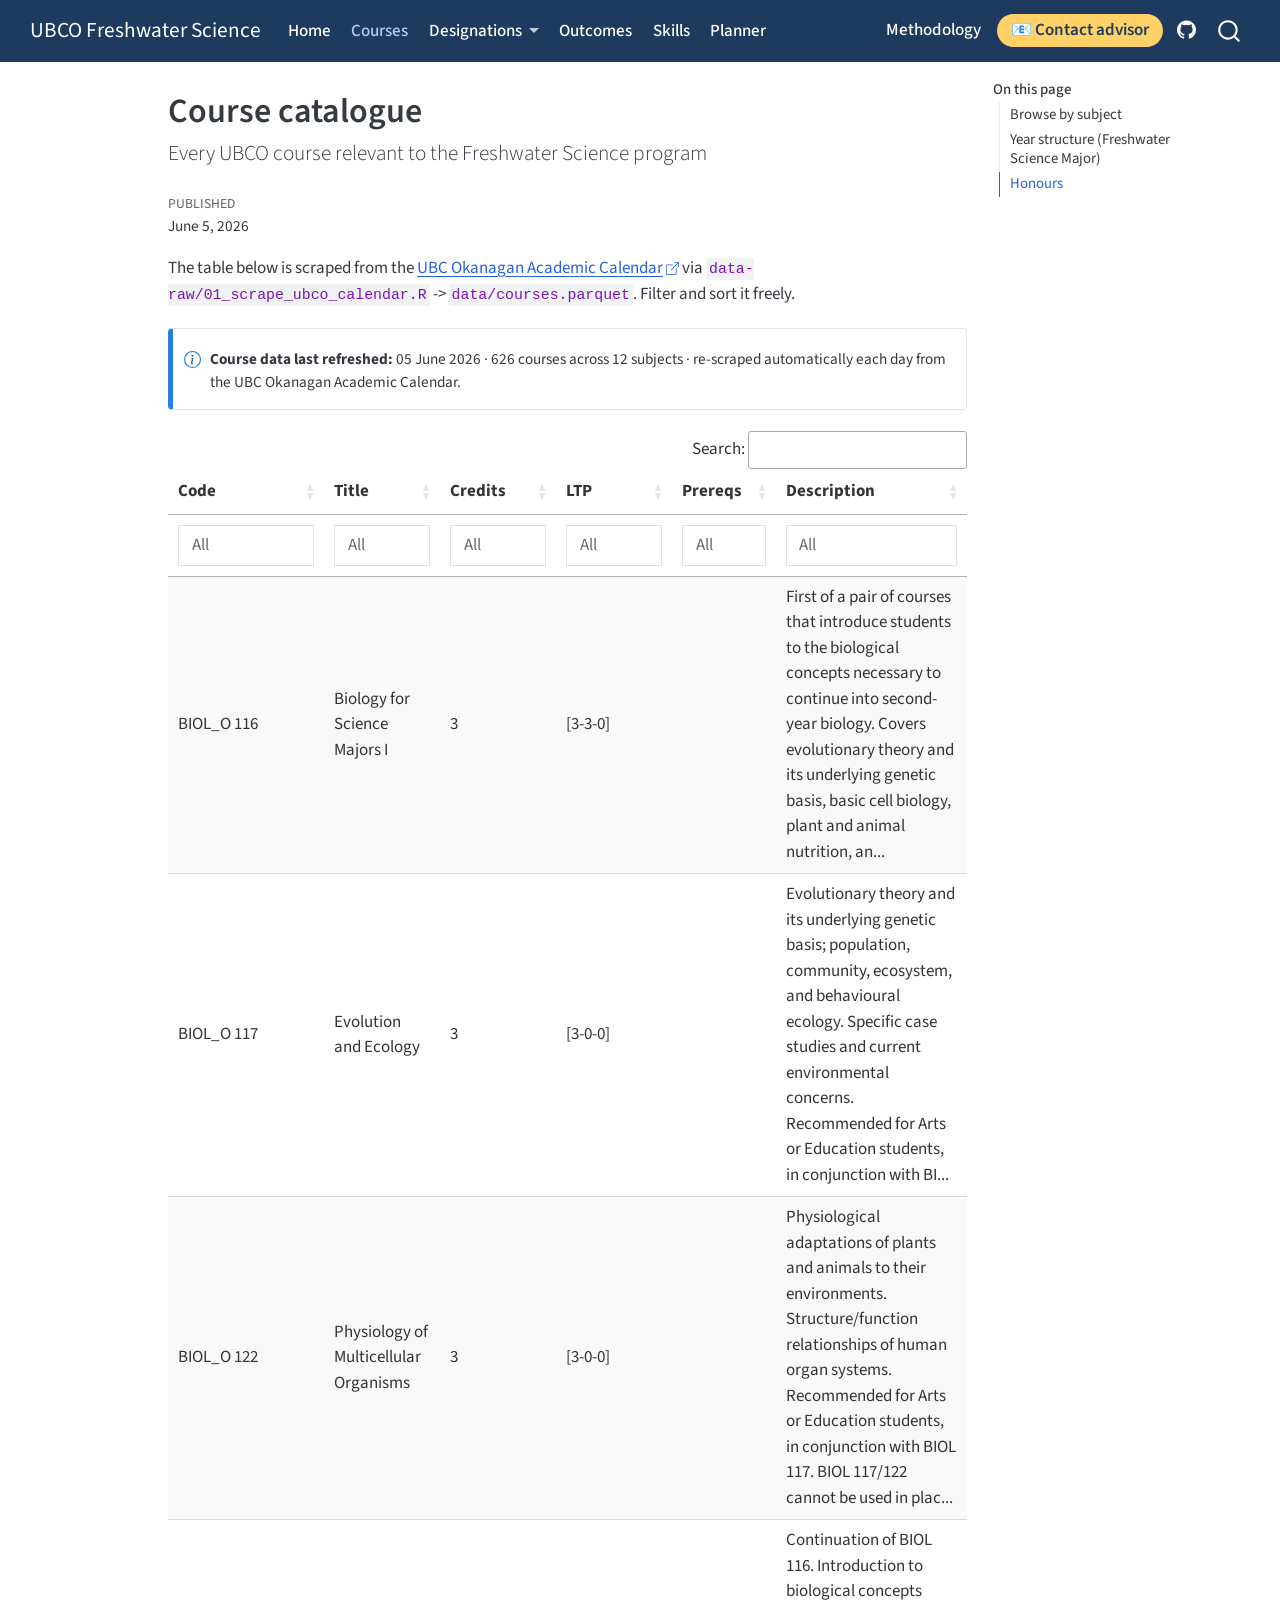
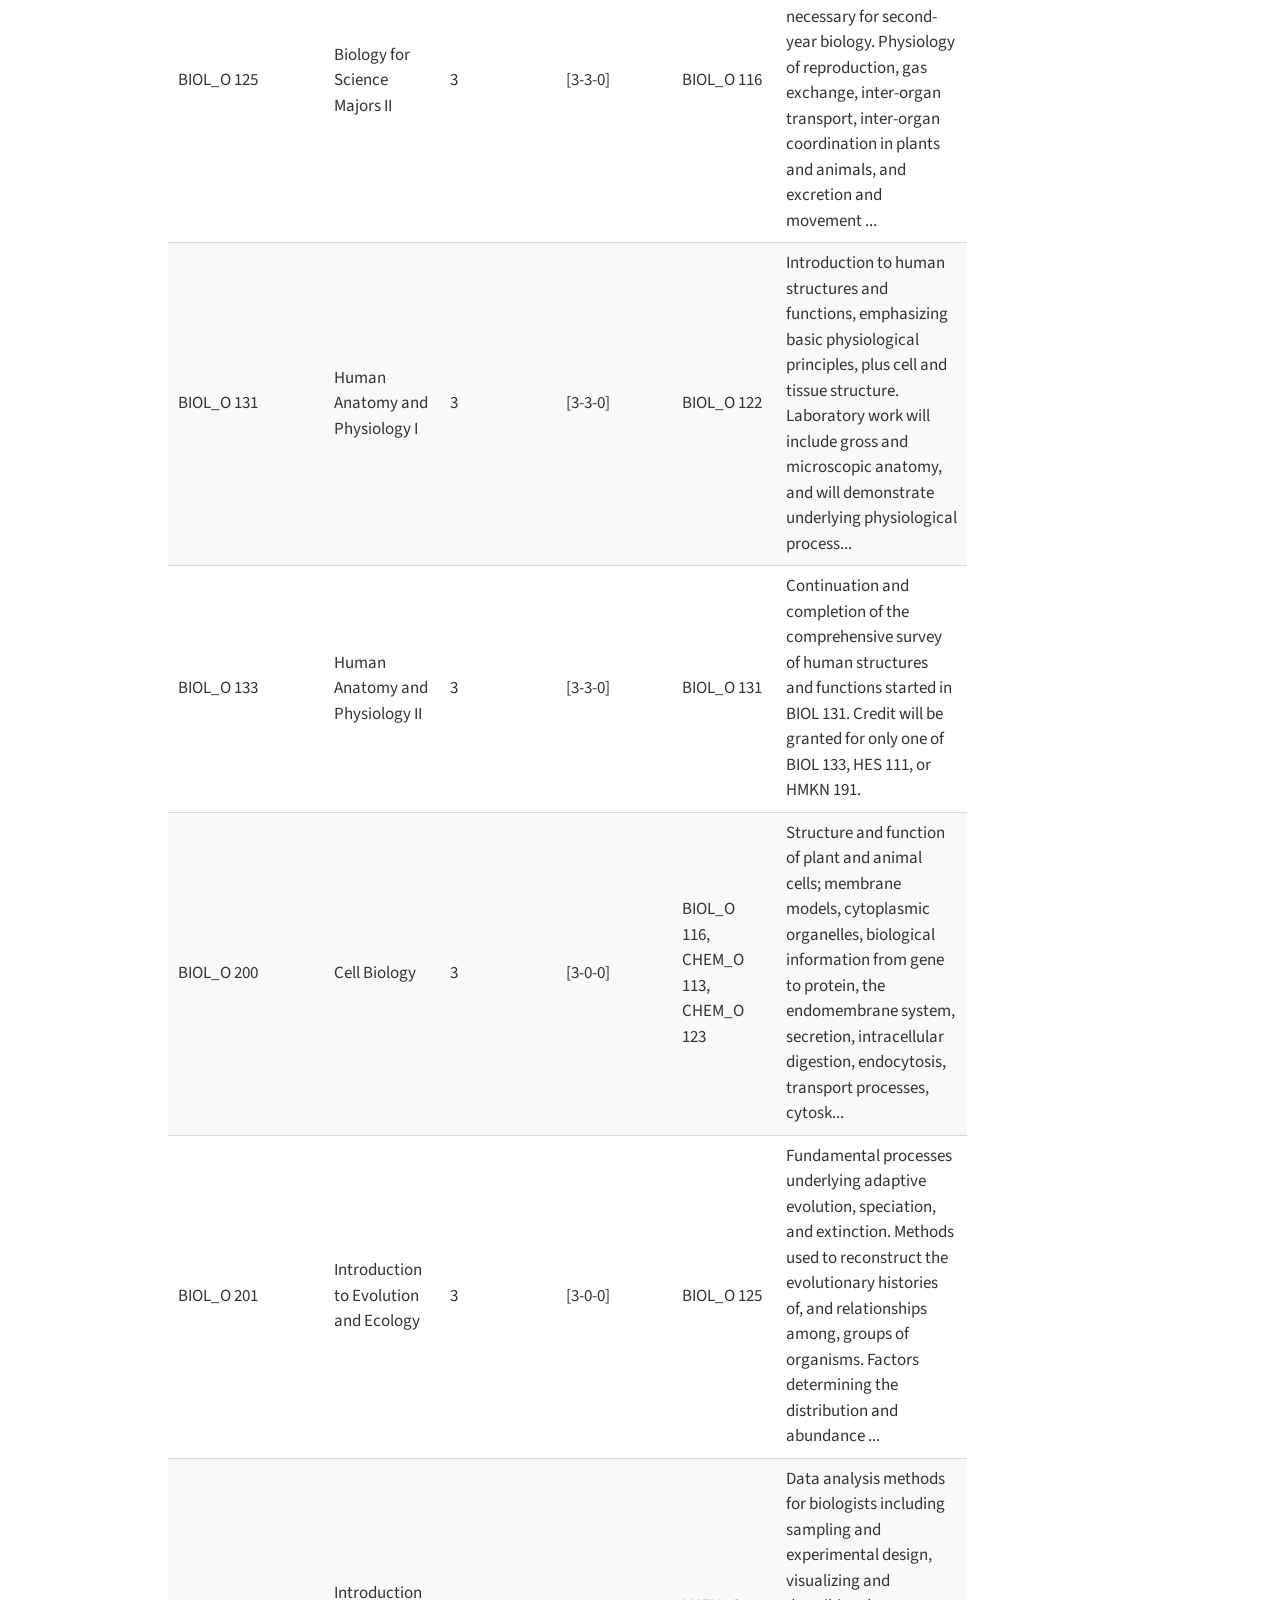
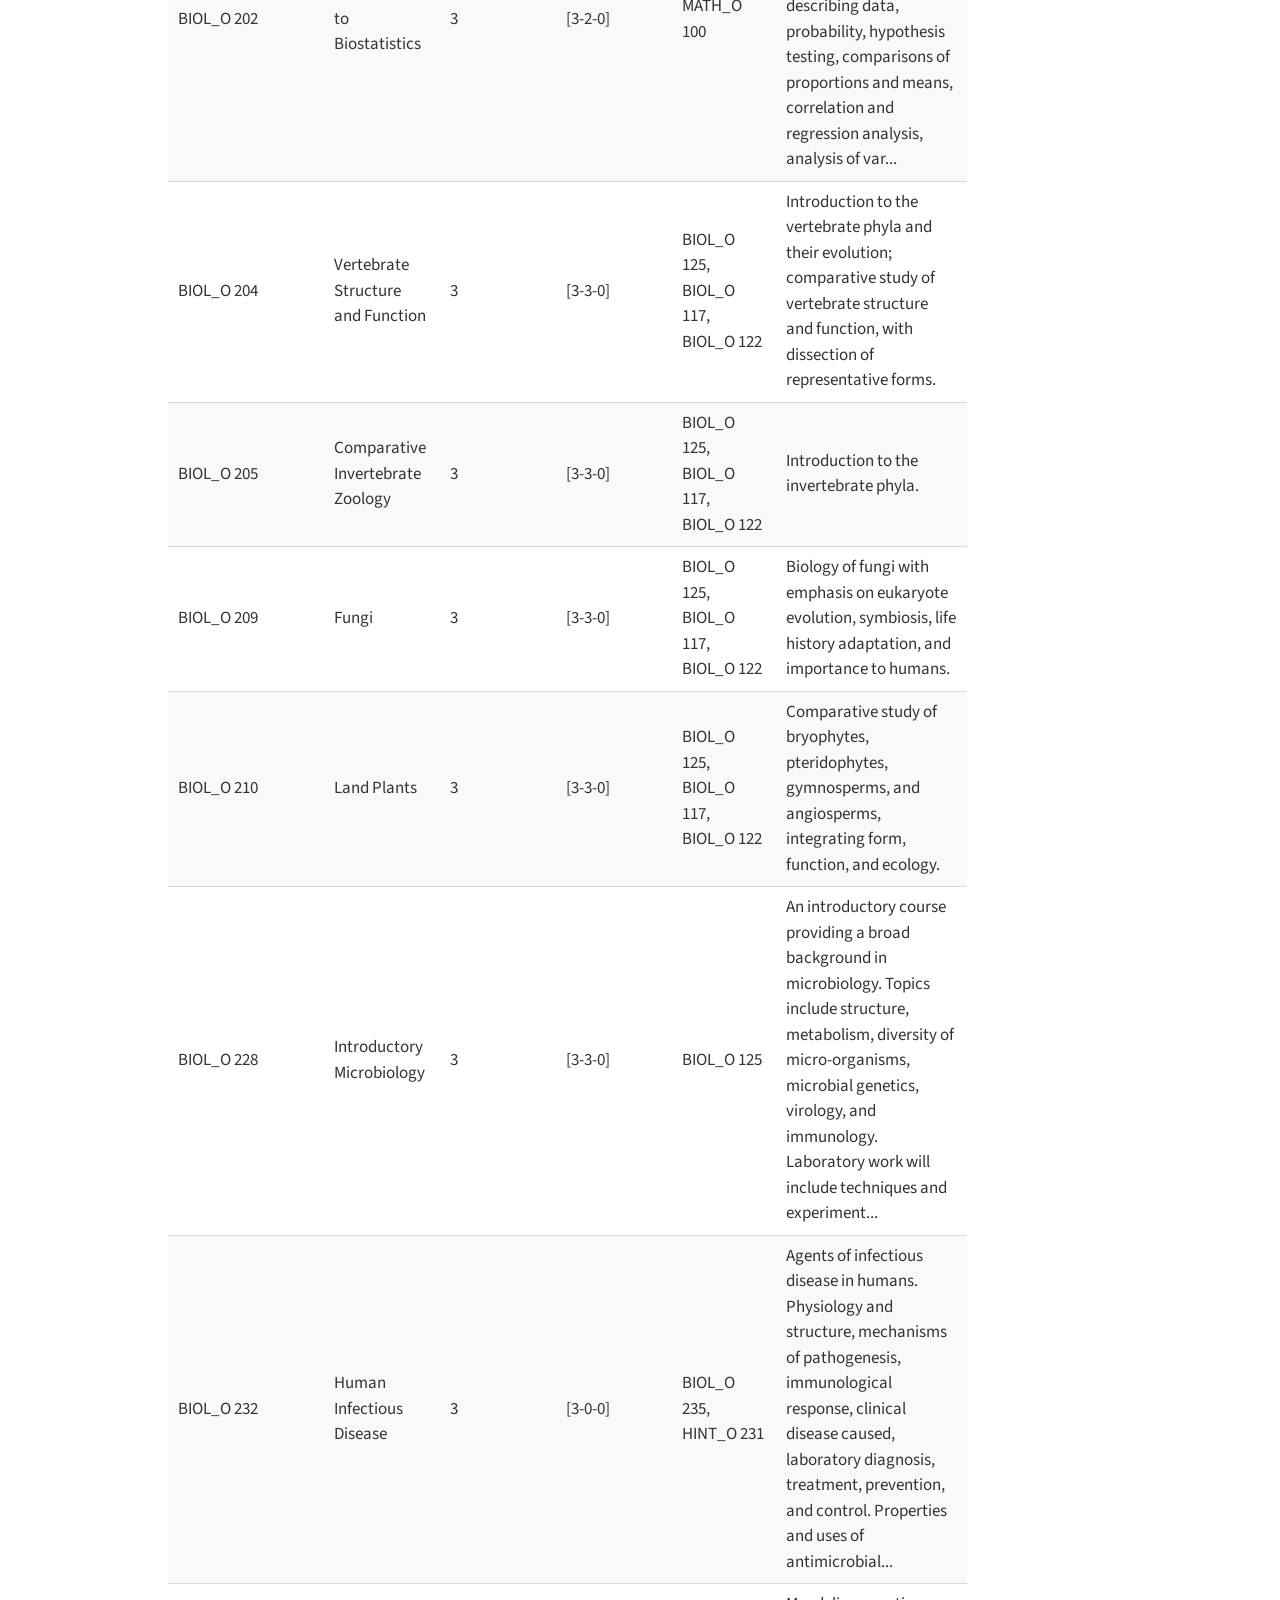
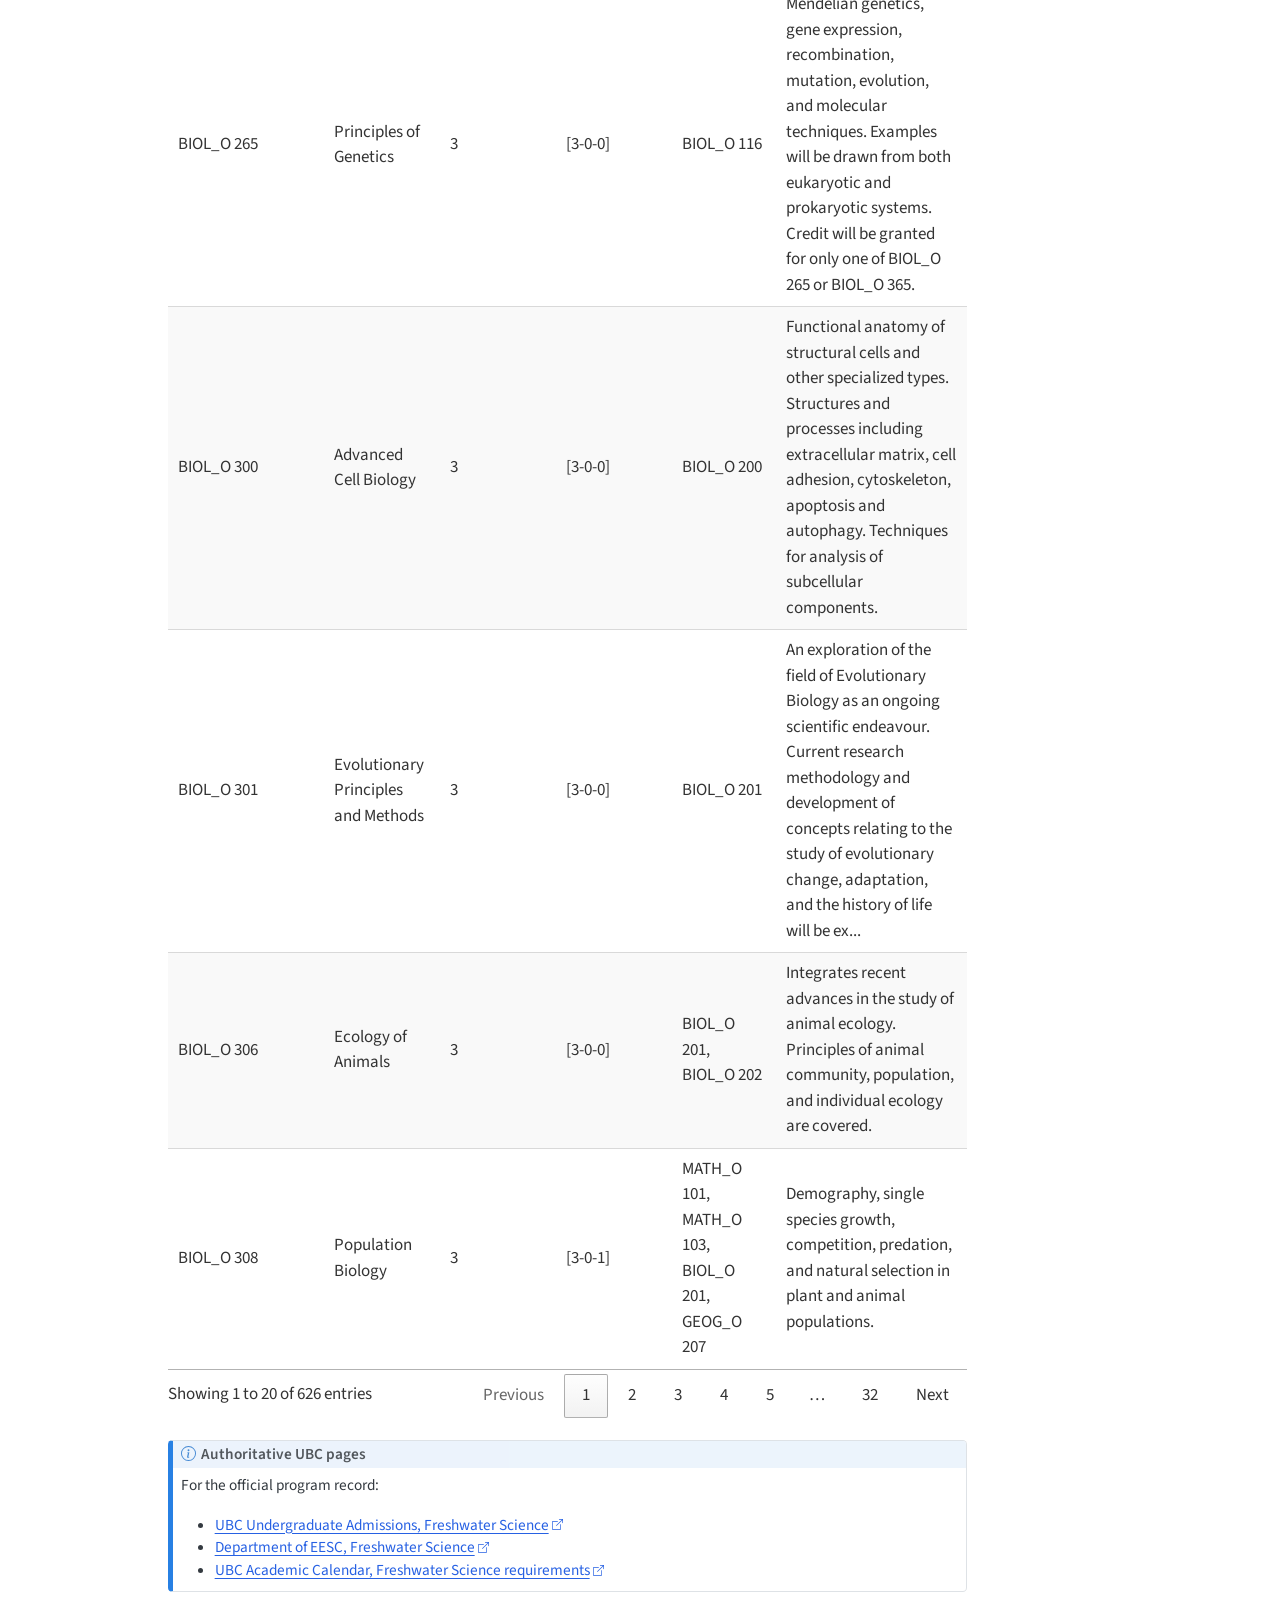
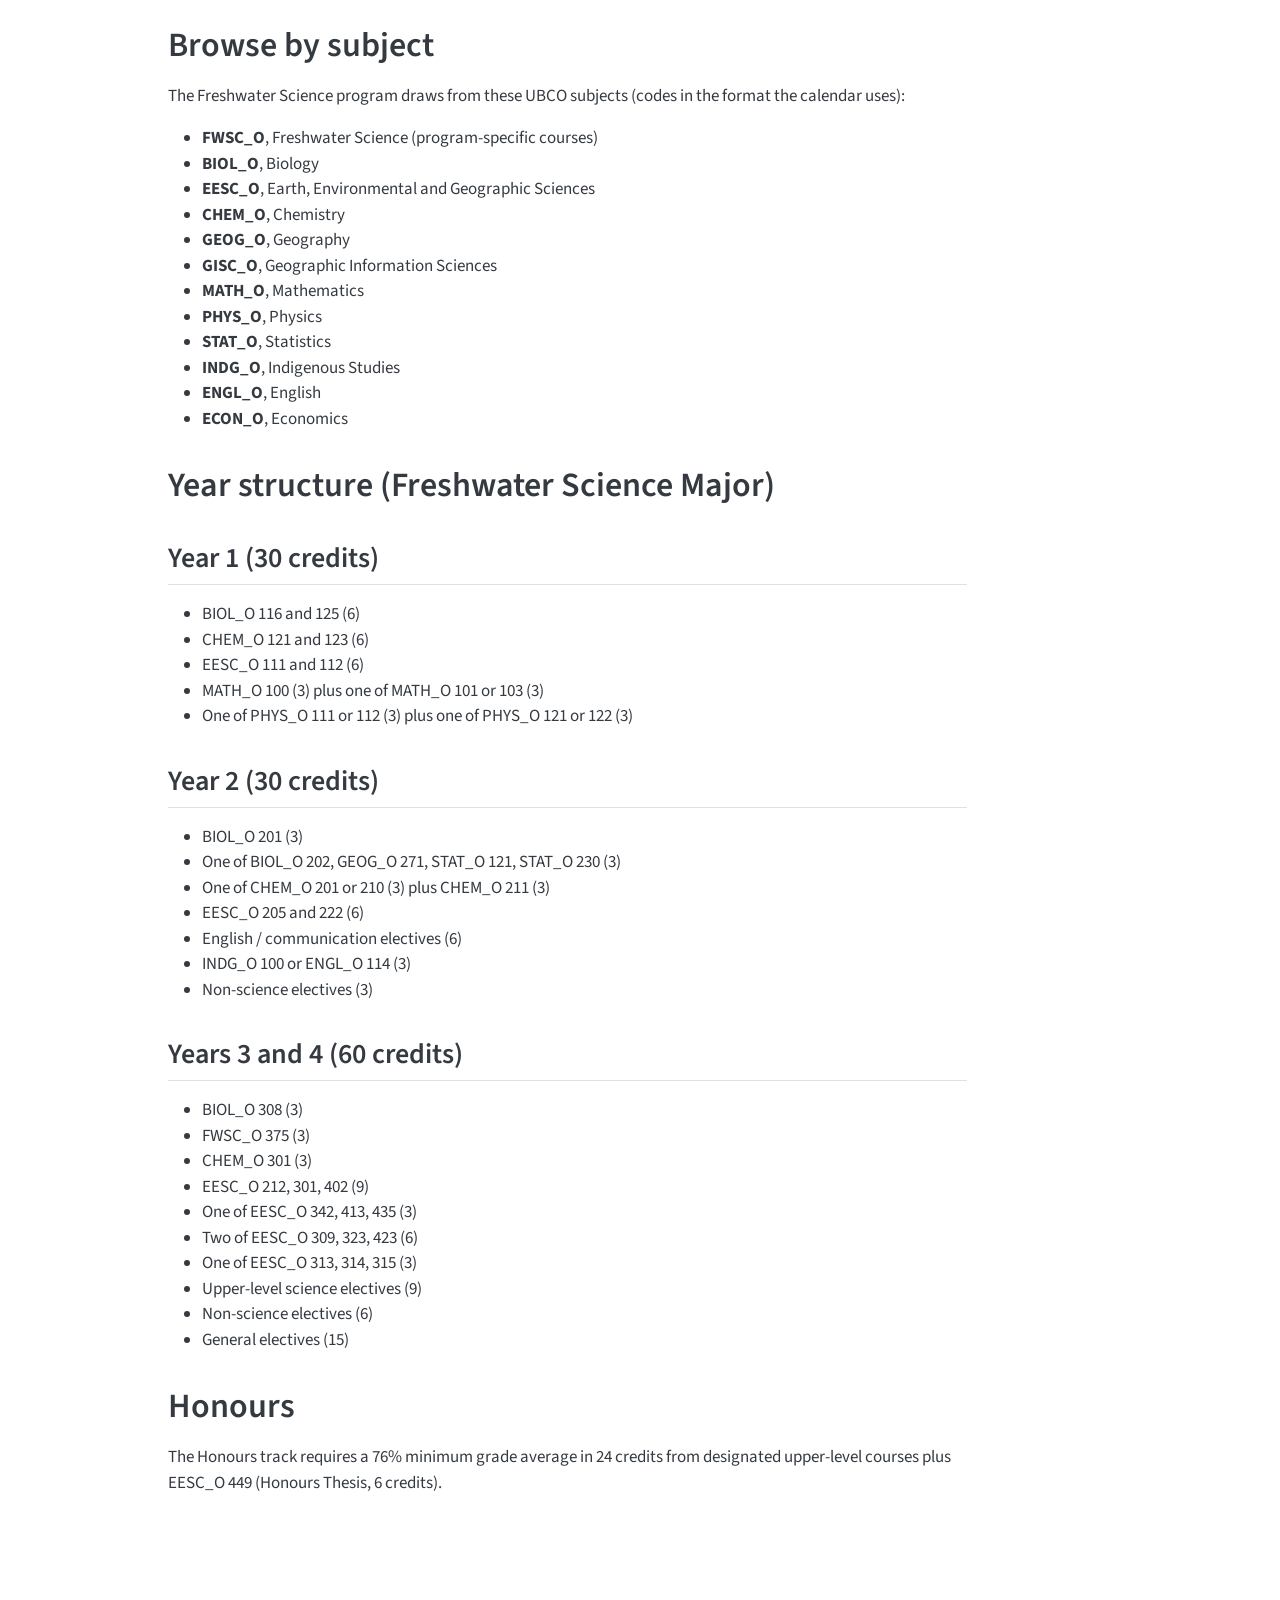
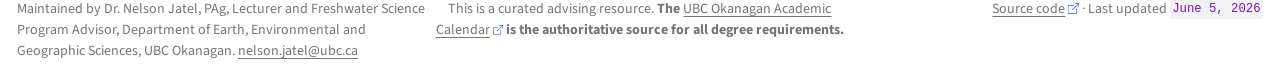
==== courses/index.html @ 8fa0a5cd "Built site for gh-pages" ====
<!DOCTYPE html>
<html xmlns="http://www.w3.org/1999/xhtml" lang="en" xml:lang="en"><head>

<meta charset="utf-8">
<meta name="generator" content="quarto-1.9.38">

<meta name="viewport" content="width=device-width, initial-scale=1.0, user-scalable=yes">

<meta name="dcterms.date" content="2026-06-05">

<title>Course catalogue – UBCO Freshwater Science</title>
<style>
/* Default styles provided by pandoc.
** See https://pandoc.org/MANUAL.html#variables-for-html for config info.
*/
code{white-space: pre-wrap;}
span.smallcaps{font-variant: small-caps;}
div.columns{display: flex; gap: min(4vw, 1.5em);}
div.column{flex: auto; overflow-x: auto;}
div.hanging-indent{margin-left: 1.5em; text-indent: -1.5em;}
ul.task-list{list-style: none;}
ul.task-list li input[type="checkbox"] {
  width: 0.8em;
  margin: 0 0.8em 0.2em -1em; /* quarto-specific, see https://github.com/quarto-dev/quarto-cli/issues/4556 */ 
  vertical-align: middle;
}
</style>


<script src="../site_libs/quarto-nav/quarto-nav.js"></script>
<script src="../site_libs/quarto-nav/headroom.min.js"></script>
<script src="../site_libs/clipboard/clipboard.min.js"></script>
<script src="../site_libs/quarto-search/autocomplete.umd.js"></script>
<script src="../site_libs/quarto-search/fuse.min.js"></script>
<script src="../site_libs/quarto-search/quarto-search.js"></script>
<meta name="quarto:offset" content="../">
<link href="../assets/favicon.png" rel="icon" type="image/png">
<script src="../site_libs/quarto-html/quarto.js" type="module"></script>
<script src="../site_libs/quarto-html/tabsets/tabsets.js" type="module"></script>
<script src="../site_libs/quarto-html/popper.min.js"></script>
<script src="../site_libs/quarto-html/tippy.umd.min.js"></script>
<script src="../site_libs/quarto-html/anchor.min.js"></script>
<link href="../site_libs/quarto-html/tippy.css" rel="stylesheet">
<link href="../site_libs/quarto-html/quarto-syntax-highlighting-15634bcf2e68342d4ad2dfa704d543f6.css" rel="stylesheet" id="quarto-text-highlighting-styles">
<script src="../site_libs/bootstrap/bootstrap.min.js"></script>
<link href="../site_libs/bootstrap/bootstrap-icons.css" rel="stylesheet">
<link href="../site_libs/bootstrap/bootstrap-7b569fdd26b07b4dc8cb3eabb4c985bd.min.css" rel="stylesheet" append-hash="true" id="quarto-bootstrap" data-mode="light">
<script id="quarto-search-options" type="application/json">{
  "location": "navbar",
  "copy-button": false,
  "collapse-after": 3,
  "panel-placement": "end",
  "type": "overlay",
  "limit": 50,
  "keyboard-shortcut": [
    "f",
    "/",
    "s"
  ],
  "show-item-context": false,
  "language": {
    "search-no-results-text": "No results",
    "search-matching-documents-text": "matching documents",
    "search-copy-link-title": "Copy link to search",
    "search-hide-matches-text": "Hide additional matches",
    "search-more-match-text": "more match in this document",
    "search-more-matches-text": "more matches in this document",
    "search-clear-button-title": "Clear",
    "search-text-placeholder": "",
    "search-detached-cancel-button-title": "Cancel",
    "search-submit-button-title": "Submit",
    "search-label": "Search"
  }
}</script>
<style>html{ scroll-behavior: smooth; }</style>
<link href="../site_libs/htmltools-fill-0.5.9/fill.css" rel="stylesheet">
<script src="../site_libs/htmlwidgets-1.6.4/htmlwidgets.js"></script>
<link href="../site_libs/datatables-css-0.0.0/datatables-crosstalk.css" rel="stylesheet">
<script src="../site_libs/datatables-binding-0.34.0/datatables.js"></script>
<script src="../site_libs/jquery-3.6.0/jquery-3.6.0.min.js"></script>
<link href="../site_libs/dt-core-1.13.6/css/jquery.dataTables.min.css" rel="stylesheet">
<link href="../site_libs/dt-core-1.13.6/css/jquery.dataTables.extra.css" rel="stylesheet">
<script src="../site_libs/dt-core-1.13.6/js/jquery.dataTables.min.js"></script>
<link href="../site_libs/nouislider-7.0.10/jquery.nouislider.min.css" rel="stylesheet">
<script src="../site_libs/nouislider-7.0.10/jquery.nouislider.min.js"></script>
<link href="../site_libs/selectize-0.12.0/selectize.bootstrap3.css" rel="stylesheet">
<script src="../site_libs/selectize-0.12.0/selectize.min.js"></script>
<link href="../site_libs/crosstalk-1.2.2/css/crosstalk.min.css" rel="stylesheet">
<script src="../site_libs/crosstalk-1.2.2/js/crosstalk.min.js"></script>


<link rel="stylesheet" href="../assets/styles.css">
</head>

<body class="nav-fixed quarto-light">

<div id="quarto-search-results"></div>
  <header id="quarto-header" class="headroom fixed-top">
    <nav class="navbar navbar-expand-lg " data-bs-theme="dark">
      <div class="navbar-container container-fluid">
      <div class="navbar-brand-container mx-auto">
    <a class="navbar-brand" href="../index.html">
    <span class="navbar-title">UBCO Freshwater Science</span>
    </a>
  </div>
            <div id="quarto-search" class="" title="Search"></div>
          <button class="navbar-toggler" type="button" data-bs-toggle="collapse" data-bs-target="#navbarCollapse" aria-controls="navbarCollapse" role="menu" aria-expanded="false" aria-label="Toggle navigation" onclick="if (window.quartoToggleHeadroom) { window.quartoToggleHeadroom(); }">
  <span class="navbar-toggler-icon"></span>
</button>
          <div class="collapse navbar-collapse" id="navbarCollapse">
            <ul class="navbar-nav navbar-nav-scroll me-auto">
  <li class="nav-item">
    <a class="nav-link" href="../index.html"> 
<span class="menu-text">Home</span></a>
  </li>  
  <li class="nav-item">
    <a class="nav-link active" href="../courses/index.html" aria-current="page"> 
<span class="menu-text">Courses</span></a>
  </li>  
  <li class="nav-item dropdown ">
    <a class="nav-link dropdown-toggle" href="#" id="nav-menu-designations" role="link" data-bs-toggle="dropdown" aria-expanded="false">
 <span class="menu-text">Designations</span>
    </a>
    <ul class="dropdown-menu" aria-labelledby="nav-menu-designations">    
        <li>
    <a class="dropdown-item" href="../designations/pag.html">
 <span class="dropdown-text">PAg (BC Institute of Agrologists)</span></a>
  </li>  
        <li>
    <a class="dropdown-item" href="../designations/rpbio.html">
 <span class="dropdown-text">RPBio (College of Applied Biology)</span></a>
  </li>  
        <li>
    <a class="dropdown-item" href="../designations/complementary.html">
 <span class="dropdown-text">Complementary pathways</span></a>
  </li>  
    </ul>
  </li>
  <li class="nav-item">
    <a class="nav-link" href="../outcomes/index.html"> 
<span class="menu-text">Outcomes</span></a>
  </li>  
  <li class="nav-item">
    <a class="nav-link" href="../skills/index.html"> 
<span class="menu-text">Skills</span></a>
  </li>  
  <li class="nav-item">
    <a class="nav-link" href="https://obwb.shinyapps.io/ubco-freshwater-planner/" target="_blank"> 
<span class="menu-text">Planner</span></a>
  </li>  
</ul>
            <ul class="navbar-nav navbar-nav-scroll ms-auto">
  <li class="nav-item">
    <a class="nav-link" href="../docs/methodology.html"> 
<span class="menu-text">Methodology</span></a>
  </li>  
  <li class="nav-item">
    <a class="nav-link" href="mailto:nelson.jatel@ubc.ca?subject=UBCO%20Freshwater%20Science%20-%20Student%20enquiry"> 
<span class="menu-text">📧 Contact advisor</span></a>
  </li>  
  <li class="nav-item compact">
    <a class="nav-link" href="https://github.com/DrNelsonJatel/UBCO_Freshwater_Science_Program"> <i class="bi bi-github" role="img" aria-label="GitHub">
</i> 
<span class="menu-text"></span></a>
  </li>  
</ul>
          </div> <!-- /navcollapse -->
            <div class="quarto-navbar-tools">
</div>
      </div> <!-- /container-fluid -->
    </nav>
</header>
<!-- content -->
<div id="quarto-content" class="quarto-container page-columns page-rows-contents page-layout-article page-navbar">
<!-- sidebar -->
<!-- margin-sidebar -->
    <div id="quarto-margin-sidebar" class="sidebar margin-sidebar">
        <nav id="TOC" role="doc-toc" class="toc-active">
    <h2 id="toc-title">On this page</h2>
   
  <ul>
  <li><a href="#browse-by-subject" id="toc-browse-by-subject" class="nav-link active" data-scroll-target="#browse-by-subject">Browse by subject</a></li>
  <li><a href="#year-structure-freshwater-science-major" id="toc-year-structure-freshwater-science-major" class="nav-link" data-scroll-target="#year-structure-freshwater-science-major">Year structure (Freshwater Science Major)</a>
  <ul class="collapse">
  <li><a href="#year-1-30-credits" id="toc-year-1-30-credits" class="nav-link" data-scroll-target="#year-1-30-credits">Year 1 (30 credits)</a></li>
  <li><a href="#year-2-30-credits" id="toc-year-2-30-credits" class="nav-link" data-scroll-target="#year-2-30-credits">Year 2 (30 credits)</a></li>
  <li><a href="#years-3-and-4-60-credits" id="toc-years-3-and-4-60-credits" class="nav-link" data-scroll-target="#years-3-and-4-60-credits">Years 3 and 4 (60 credits)</a></li>
  </ul></li>
  <li><a href="#honours" id="toc-honours" class="nav-link" data-scroll-target="#honours">Honours</a></li>
  </ul>
</nav>
    </div>
<!-- main -->
<main class="content" id="quarto-document-content">

<header id="title-block-header" class="quarto-title-block default">
<div class="quarto-title">
<h1 class="title">Course catalogue</h1>
<p class="subtitle lead">Every UBCO course relevant to the Freshwater Science program</p>
</div>



<div class="quarto-title-meta">

    
    <div>
    <div class="quarto-title-meta-heading">Published</div>
    <div class="quarto-title-meta-contents">
      <p class="date">June 5, 2026</p>
    </div>
  </div>
  
    
  </div>
  


</header>


<p>The table below is scraped from the <a href="https://okanagan.calendar.ubc.ca/">UBC Okanagan Academic Calendar</a> via <code>data-raw/01_scrape_ubco_calendar.R</code> -&gt; <code>data/courses.parquet</code>. Filter and sort it freely.</p>
<div class="callout callout-style-simple callout-note">
<div class="callout-body d-flex">
<div class="callout-icon-container">
<i class="callout-icon"></i>
</div>
<div class="callout-body-container">
<p><strong>Course data last refreshed:</strong> 05 June 2026 · 626 courses across 12 subjects · re-scraped automatically each day from the UBC Okanagan Academic Calendar.</p>
</div>
</div>
</div>
<div class="cell">
<div class="cell-output-display">
<div class="datatables html-widget html-fill-item" id="htmlwidget-8eccd56ff6b340670030" style="width:100%;height:auto;"></div>
<script type="application/json" data-for="htmlwidget-8eccd56ff6b340670030">{"x":{"filter":"top","vertical":false,"filterHTML":"<tr>\n  <td data-type=\"character\" style=\"vertical-align: top;\">\n    <div class=\"form-group has-feedback\" style=\"margin-bottom: auto;\">\n      <input type=\"search\" placeholder=\"All\" class=\"form-control\" style=\"width: 100%;\"/>\n      <span class=\"glyphicon glyphicon-remove-circle form-control-feedback\"><\/span>\n    <\/div>\n  <\/td>\n  <td data-type=\"character\" style=\"vertical-align: top;\">\n    <div class=\"form-group has-feedback\" style=\"margin-bottom: auto;\">\n      <input type=\"search\" placeholder=\"All\" class=\"form-control\" style=\"width: 100%;\"/>\n      <span class=\"glyphicon glyphicon-remove-circle form-control-feedback\"><\/span>\n    <\/div>\n  <\/td>\n  <td data-type=\"number\" style=\"vertical-align: top;\">\n    <div class=\"form-group has-feedback\" style=\"margin-bottom: auto;\">\n      <input type=\"search\" placeholder=\"All\" class=\"form-control\" style=\"width: 100%;\"/>\n      <span class=\"glyphicon glyphicon-remove-circle form-control-feedback\"><\/span>\n    <\/div>\n    <div style=\"display: none;position: absolute;width: 200px;opacity: 1\">\n      <div data-min=\"0\" data-max=\"23\"><\/div>\n      <span style=\"float: left;\"><\/span>\n      <span style=\"float: right;\"><\/span>\n    <\/div>\n  <\/td>\n  <td data-type=\"character\" style=\"vertical-align: top;\">\n    <div class=\"form-group has-feedback\" style=\"margin-bottom: auto;\">\n      <input type=\"search\" placeholder=\"All\" class=\"form-control\" style=\"width: 100%;\"/>\n      <span class=\"glyphicon glyphicon-remove-circle form-control-feedback\"><\/span>\n    <\/div>\n  <\/td>\n  <td data-type=\"character\" style=\"vertical-align: top;\">\n    <div class=\"form-group has-feedback\" style=\"margin-bottom: auto;\">\n      <input type=\"search\" placeholder=\"All\" class=\"form-control\" style=\"width: 100%;\"/>\n      <span class=\"glyphicon glyphicon-remove-circle form-control-feedback\"><\/span>\n    <\/div>\n  <\/td>\n  <td data-type=\"character\" style=\"vertical-align: top;\">\n    <div class=\"form-group has-feedback\" style=\"margin-bottom: auto;\">\n      <input type=\"search\" placeholder=\"All\" class=\"form-control\" style=\"width: 100%;\"/>\n      <span class=\"glyphicon glyphicon-remove-circle form-control-feedback\"><\/span>\n    <\/div>\n  <\/td>\n<\/tr>","data":[["BIOL_O 116","BIOL_O 117","BIOL_O 122","BIOL_O 125","BIOL_O 131","BIOL_O 133","BIOL_O 200","BIOL_O 201","BIOL_O 202","BIOL_O 204","BIOL_O 205","BIOL_O 209","BIOL_O 210","BIOL_O 228","BIOL_O 232","BIOL_O 265","BIOL_O 300","BIOL_O 301","BIOL_O 306","BIOL_O 308","BIOL_O 310","BIOL_O 312","BIOL_O 313","BIOL_O 314","BIOL_O 318","BIOL_O 320","BIOL_O 341","BIOL_O 350","BIOL_O 354","BIOL_O 356","BIOL_O 357","BIOL_O 358","BIOL_O 359","BIOL_O 363","BIOL_O 366","BIOL_O 370","BIOL_O 380","BIOL_O 381","BIOL_O 382","BIOL_O 401","BIOL_O 402","BIOL_O 406","BIOL_O 410","BIOL_O 413","BIOL_O 414","BIOL_O 417","BIOL_O 422","BIOL_O 423","BIOL_O 424","BIOL_O 426","BIOL_O 430","BIOL_O 431","BIOL_O 432","BIOL_O 433","BIOL_O 440","BIOL_O 450","BIOL_O 451","BIOL_O 452","BIOL_O 459","BIOL_O 460","BIOL_O 461","BIOL_O 468","BIOL_O 477","BIOL_O 480","BIOL_O 501","BIOL_O 502","BIOL_O 507","BIOL_O 510","BIOL_O 512","BIOL_O 513","BIOL_O 514","BIOL_O 517","BIOL_O 530","BIOL_O 531","BIOL_O 532","BIOL_O 533","BIOL_O 552","BIOL_O 560","BIOL_O 568","BIOL_O 577","BIOL_O 599","BIOL_O 699","CHEM_O 121","CHEM_O 123","CHEM_O 201","CHEM_O 203","CHEM_O 204","CHEM_O 210","CHEM_O 211","CHEM_O 213","CHEM_O 214","CHEM_O 220","CHEM_O 301","CHEM_O 302","CHEM_O 304","CHEM_O 305","CHEM_O 311","CHEM_O 312","CHEM_O 317","CHEM_O 319","CHEM_O 322","CHEM_O 330","CHEM_O 333","CHEM_O 334","CHEM_O 335","CHEM_O 336","CHEM_O 337","CHEM_O 338","CHEM_O 347","CHEM_O 403","CHEM_O 412","CHEM_O 422","CHEM_O 424","CHEM_O 426","CHEM_O 429","CHEM_O 434","CHEM_O 447","CHEM_O 448","CHEM_O 449","CHEM_O 450","CHEM_O 451","CHEM_O 461","CHEM_O 462","CHEM_O 463","CHEM_O 464","CHEM_O 465","CHEM_O 474","CHEM_O 477","CHEM_O 481","CHEM_O 482","CHEM_O 484","CHEM_O 485","CHEM_O 507","CHEM_O 508","CHEM_O 519","CHEM_O 521","CHEM_O 522","CHEM_O 524","CHEM_O 525","CHEM_O 529","CHEM_O 533","CHEM_O 534","CHEM_O 535","CHEM_O 536","CHEM_O 537","CHEM_O 540","CHEM_O 549","CHEM_O 567","CHEM_O 568","CHEM_O 569","CHEM_O 574","CHEM_O 577","CHEM_O 581","CHEM_O 582","CHEM_O 584","CHEM_O 585","CHEM_O 591","CHEM_O 592","CHEM_O 649","ECON_O 101","ECON_O 102","ECON_O 204","ECON_O 205","ECON_O 221","ECON_O 225","ECON_O 232","ECON_O 260","ECON_O 295","ECON_O 297","ECON_O 308","ECON_O 309","ECON_O 310","ECON_O 320","ECON_O 321","ECON_O 322","ECON_O 327","ECON_O 328","ECON_O 330","ECON_O 331","ECON_O 334","ECON_O 338","ECON_O 339","ECON_O 340","ECON_O 345","ECON_O 347","ECON_O 351","ECON_O 352","ECON_O 353","ECON_O 355","ECON_O 356","ECON_O 358","ECON_O 360","ECON_O 361","ECON_O 363","ECON_O 367","ECON_O 370","ECON_O 371","ECON_O 372","ECON_O 386","ECON_O 391","ECON_O 401","ECON_O 402","ECON_O 409","ECON_O 427","ECON_O 452","ECON_O 486","ECON_O 491","ECON_O 493","ECON_O 495","ECON_O 496","ECON_O 497","ECON_O 498","ECON_O 499","EESC_O 101","EESC_O 104","EESC_O 106","EESC_O 111","EESC_O 112","EESC_O 121","EESC_O 200","EESC_O 201","EESC_O 203","EESC_O 204","EESC_O 205","EESC_O 206","EESC_O 212","EESC_O 222","EESC_O 301","EESC_O 304","EESC_O 309","EESC_O 312","EESC_O 313","EESC_O 314","EESC_O 315","EESC_O 316","EESC_O 322","EESC_O 323","EESC_O 335","EESC_O 341","EESC_O 342","EESC_O 350","EESC_O 356","EESC_O 360","EESC_O 367","EESC_O 390","EESC_O 395","EESC_O 396","EESC_O 398","EESC_O 402","EESC_O 413","EESC_O 422","EESC_O 423","EESC_O 425","EESC_O 431","EESC_O 435","EESC_O 447","EESC_O 449","EESC_O 450","EESC_O 451","EESC_O 495","EESC_O 496","EESC_O 502","EESC_O 512","EESC_O 513","EESC_O 514","EESC_O 520","EESC_O 540","EESC_O 541","EESC_O 550","EESC_O 551","EESC_O 552","EESC_O 553","EESC_O 560","EESC_O 599","EESC_O 699","ENGL_O 009","ENGL_O 104","ENGL_O 109","ENGL_O 112","ENGL_O 114","ENGL_O 150","ENGL_O 151","ENGL_O 153","ENGL_O 154","ENGL_O 155","ENGL_O 156","ENGL_O 201","ENGL_O 202","ENGL_O 203","ENGL_O 212","ENGL_O 213","ENGL_O 215","ENGL_O 220","ENGL_O 221","ENGL_O 222","ENGL_O 224","ENGL_O 226","ENGL_O 231","ENGL_O 232","ENGL_O 233","ENGL_O 234","ENGL_O 239","ENGL_O 250","ENGL_O 270","ENGL_O 291","ENGL_O 294","ENGL_O 297","ENGL_O 304","ENGL_O 305","ENGL_O 306","ENGL_O 309","ENGL_O 315","ENGL_O 319","ENGL_O 327","ENGL_O 330","ENGL_O 333","ENGL_O 336","ENGL_O 337","ENGL_O 338","ENGL_O 339","ENGL_O 340","ENGL_O 342","ENGL_O 344","ENGL_O 345","ENGL_O 346","ENGL_O 347","ENGL_O 349","ENGL_O 350","ENGL_O 351","ENGL_O 352","ENGL_O 353","ENGL_O 355","ENGL_O 357","ENGL_O 358","ENGL_O 364","ENGL_O 365","ENGL_O 374","ENGL_O 377","ENGL_O 378","ENGL_O 379","ENGL_O 383","ENGL_O 384","ENGL_O 385","ENGL_O 386","ENGL_O 387","ENGL_O 388","ENGL_O 391","ENGL_O 394","ENGL_O 395","ENGL_O 397","ENGL_O 402","ENGL_O 407","ENGL_O 409","ENGL_O 412","ENGL_O 423","ENGL_O 427","ENGL_O 428","ENGL_O 429","ENGL_O 430","ENGL_O 433","ENGL_O 434","ENGL_O 437","ENGL_O 443","ENGL_O 445","ENGL_O 451","ENGL_O 455","ENGL_O 456","ENGL_O 457","ENGL_O 458","ENGL_O 459","ENGL_O 462","ENGL_O 470","ENGL_O 472","ENGL_O 473","ENGL_O 475","ENGL_O 476","ENGL_O 477","ENGL_O 480","ENGL_O 482","ENGL_O 491","ENGL_O 493","ENGL_O 495","ENGL_O 497","ENGL_O 499","ENGL_O 501","ENGL_O 502","ENGL_O 503","ENGL_O 521","ENGL_O 522","ENGL_O 523","ENGL_O 524","ENGL_O 525","ENGL_O 531","ENGL_O 532","ENGL_O 533","ENGL_O 590","ENGL_O 599","FWSC_O 375","GEOG_O 108","GEOG_O 109","GEOG_O 110","GEOG_O 128","GEOG_O 129","GEOG_O 200","GEOG_O 201","GEOG_O 205","GEOG_O 213","GEOG_O 217","GEOG_O 221","GEOG_O 222","GEOG_O 233","GEOG_O 250","GEOG_O 255","GEOG_O 257","GEOG_O 270","GEOG_O 271","GEOG_O 280","GEOG_O 290","GEOG_O 295","GEOG_O 304","GEOG_O 314","GEOG_O 318","GEOG_O 341","GEOG_O 351","GEOG_O 352","GEOG_O 353","GEOG_O 354","GEOG_O 356","GEOG_O 358","GEOG_O 359","GEOG_O 365","GEOG_O 367","GEOG_O 371","GEOG_O 421","GEOG_O 422","GEOG_O 423","GEOG_O 425","GEOG_O 426","GEOG_O 427","GEOG_O 431","GEOG_O 434","GEOG_O 435","GEOG_O 438","GEOG_O 445","GEOG_O 452","GEOG_O 454","GEOG_O 458","GEOG_O 460","GEOG_O 461","GEOG_O 466","GEOG_O 470","GEOG_O 473","GEOG_O 474","GEOG_O 480","GEOG_O 486","GEOG_O 491","GEOG_O 494","GEOG_O 498","GISC_O 380","GISC_O 381","GISC_O 480","INDG_O 100","INDG_O 102","INDG_O 104","INDG_O 105","INDG_O 201","INDG_O 202","INDG_O 203","INDG_O 204","INDG_O 205","INDG_O 210","INDG_O 295","INDG_O 301","INDG_O 302","INDG_O 303","INDG_O 304","INDG_O 305","INDG_O 306","INDG_O 307","INDG_O 308","INDG_O 309","INDG_O 310","INDG_O 319","INDG_O 401","INDG_O 404","INDG_O 405","INDG_O 420","INDG_O 440","INDG_O 450","INDG_O 460","INDG_O 481","INDG_O 486","INDG_O 494","INDG_O 495","INDG_O 499","MATH_O 100","MATH_O 101","MATH_O 103","MATH_O 111","MATH_O 116","MATH_O 125","MATH_O 126","MATH_O 142","MATH_O 160","MATH_O 200","MATH_O 220","MATH_O 221","MATH_O 222","MATH_O 225","MATH_O 303","MATH_O 307","MATH_O 308","MATH_O 311","MATH_O 312","MATH_O 313","MATH_O 317","MATH_O 319","MATH_O 323","MATH_O 327","MATH_O 328","MATH_O 330","MATH_O 339","MATH_O 340","MATH_O 350","MATH_O 408","MATH_O 409","MATH_O 410","MATH_O 427","MATH_O 428","MATH_O 430","MATH_O 432","MATH_O 441","MATH_O 442","MATH_O 443","MATH_O 448","MATH_O 459","MATH_O 460","MATH_O 461","MATH_O 462","MATH_O 464","MATH_O 465","MATH_O 510","MATH_O 523","MATH_O 527","MATH_O 528","MATH_O 538","MATH_O 549","MATH_O 559","MATH_O 562","MATH_O 563","MATH_O 564","MATH_O 565","MATH_O 570","MATH_O 590","MATH_O 600","MATH_O 601","MATH_O 604","MATH_O 605","MATH_O 610","MATH_O 620","MATH_O 649","MATH_O 670","PHYS_O 111","PHYS_O 112","PHYS_O 121","PHYS_O 122","PHYS_O 200","PHYS_O 215","PHYS_O 216","PHYS_O 225","PHYS_O 231","PHYS_O 232","PHYS_O 301","PHYS_O 304","PHYS_O 305","PHYS_O 310","PHYS_O 314","PHYS_O 320","PHYS_O 324","PHYS_O 328","PHYS_O 331","PHYS_O 335","PHYS_O 336","PHYS_O 360","PHYS_O 400","PHYS_O 401","PHYS_O 402","PHYS_O 403","PHYS_O 407","PHYS_O 408","PHYS_O 418","PHYS_O 420","PHYS_O 425","PHYS_O 441","PHYS_O 448","PHYS_O 449","PHYS_O 450","PHYS_O 451","PHYS_O 474","PHYS_O 534","PHYS_O 535","PHYS_O 539","PHYS_O 540","PHYS_O 544","PHYS_O 546","PHYS_O 547","PHYS_O 548","PHYS_O 549","PHYS_O 649","STAT_O 121","STAT_O 124","STAT_O 203","STAT_O 205","STAT_O 230","STAT_O 303","STAT_O 324","STAT_O 400","STAT_O 401","STAT_O 403","STAT_O 406","STAT_O 448","STAT_O 449","STAT_O 507","STAT_O 538","STAT_O 547","STAT_O 560"],["Biology for Science Majors I","Evolution and Ecology","Physiology of Multicellular Organisms","Biology for Science Majors II","Human Anatomy and Physiology I","Human Anatomy and Physiology II","Cell Biology","Introduction to Evolution and Ecology","Introduction to Biostatistics","Vertebrate Structure and Function","Comparative Invertebrate Zoology","Fungi","Land Plants","Introductory Microbiology","Human Infectious Disease","Principles of Genetics","Advanced Cell Biology","Evolutionary Principles and Methods","Ecology of Animals","Population Biology","Applied Plant Science I","Virology","Science Writing","Medical Microbiology","Immunology","Applied Plant Science II","Neurobiology","Clinical Neuroscience","Cell Physiology","Comparative Animal Physiology","Introduction to Entomology","Plant Ecophysiology","Physiology Laboratory","Developmental Biology","Molecular Genetics","African Savannah Biology","Food and Industrial Microbiology","Environmental Microbiology","Prokaryotic Physiology","Spatial Ecology","Statistical Modelling for Biological Data","Functional Glycoscience","Plant-Microbe Interactions","Wildfire and Wildlife","Advanced Field Ecology","Evolutionary Ecology","Conservation Biology","Endocrinology","Global Food Systems: Society, Ecology, Sustainability","Cancer Biology","Special Topics in Biology, Lecture Format","Special Topics in Biology, Laboratory Format","Special Topics in Biology, Lecture and Laboratory Format","Special Topics in Biology, Experiential Learning Format","Honours Thesis","Honours Thesis Part I","Honours Thesis Part II","Directed Studies in Biology","Behavioural Ecology","Population Genetics","Cell Signaling","Molecular Approaches in Ecology and Evolution","Bioinformatics","Mycology","Biology Seminar","Statistical Modelling for Biological Data","The Biochemical Basis of Disease","Plant-Microbe Interactions","Spatial Ecology","Conservation Biology","Advanced Field Ecology","Evolutionary Ecology","Special Topics in Biology, Lecture Format","Special Topics in Biology, Laboratory Format","Special Topics in Biology, Lecture and Laboratory Format","Special Topics in Biology, Experiential Learning Format","Directed Studies in Biology","Population Genetics","Molecular Approaches in Ecology and Evolution","Bioinformatics","M.Sc. Thesis","Ph.D. Thesis","Atomic and Molecular Chemistry","Physical and Organic Chemistry","Introduction to Physical Chemistry","Introduction to Organic Chemistry","Organic Chemistry","Physical Chemistry for Earth, Environmental, and Life Sciences","Analytical Chemistry","Organic Chemistry for Biological Sciences I","Organic Chemistry for Biological Sciences II","Atomic Structure and Molecular Bonding","Aqueous Environmental Chemistry","Atmospheric Environmental Chemistry","Advanced Physical Chemistry","Biophysical Chemistry","Instrumental Analytical Chemistry","Introduction to Quantum Mechanics and Spectroscopy","Environmental Physical Organic Chemistry","Building Scientific Instrumentation","Methods in Forensic Chemical Analysis","Advanced Organic Chemistry","Spectroscopic Techniques in Organic Chemistry","Green Organic Chemistry","Bioinorganic Chemistry","Green Inorganic Chemistry","Coordination Chemistry","Organometallic Chemistry","Directed Studies in Chemistry","Enzymology","Methods in Metabolomics","Special Topics in Chemistry, Lecture Format","Organometallic Catalysts","Advanced Inorganic Synthesis","Main Group Chemistry","Chromatography and Mass Spectrometry","Directed Studies in Chemistry Literature and Data Analysis","Directed Studies in Chemistry, Independent Study Format","Honours Thesis","Honours Thesis Part I","Honours Thesis Part II","Advanced Analytical Chemistry Laboratory","Advanced Inorganic Chemistry Laboratory","Advanced Organic Chemistry Laboratory","Advanced Physical and Biophysical Chemistry Laboratory","Advanced Chemistry Laboratory in Special Topics","Solar Energy","Molecular and Cellular Biophysics","Organic Synthesis","Advanced Organic Chemistry: Reactions, Mechanisms, and Synthesis","Chemical Biology","Natural Product Biosynthesis and Synthetic Biology","Topics in Physical Chemistry, Laboratory and Lecture Format","Topics in Physical Chemistry, Lecture Format","Building Scientific Instrumentation","Topics in Inorganic Chemistry, Laboratory and Lecture Format","Topics in Inorganic Chemistry, Lecture Format","Organometallic Catalysts","Advanced Inorganic Synthesis","Main Group Chemistry","Metabolomics","Chromatography and Mass Spectrometry","Topics in Analytical Chemistry, Independent Study Format","Topics in Analytical Chemistry, Lecture and Laboratory Format","Topics in Analytical Chemistry, Lecture Format","Graduate Seminar in Chemistry","M.Sc. Thesis","Topics in Organic Chemistry, Laboratory and Lecture Format","Topics in Organic Chemistry, Lecture Format","Advanced Mechanistic Enzymology","Solar Energy","Molecular and Cellular Biophysics","Organic Synthesis","Advanced Organic Chemistry: Reactions, Mechanisms, and Synthesis","Chemical Biology","Natural Product Biosynthesis and Synthetic Biology","Biocatalysis","Nucleic Acids - Structure and Function","Ph.D. Thesis","Principles of Microeconomics","Principles of Macroeconomics","Intermediate Microeconomic Analysis","Intermediate Macroeconomic Analysis","Introduction to Strategic Thinking","Data and Statistics for Economics","History of Economic Thought","Poverty and Inequality","Managerial Economics","Economics of Sports","Intermediate Microeconomics II","Intermediate Macroeconomics II","Writing Economics for the Media","Introduction to Mathematical Economics","Experimental Economics","Game Theory","Introduction to Empirical Economics","Methods of Empirical Research","World Economy to 1800","World Economy since 1800","American Economic History since 1840","Introduction to the Austrian School of Economics","Economics of Technological Change","Financial Economics","Money and Banking","Monetary Economics","Women in the Economy","Public Sector Economics","Urban and Transportation Economics","International Trade","International Finance","Competitiveness in the International Economy","Labour Economics","Economics of Industrial Relations","Health Economics","The Economic Analysis of Criminal Law","Cost-Benefit Analysis","Economics of the Environment","Natural Resource Economics","Industrial Organization and Regulation","Topics in Economics","Applied Microeconomic Analysis","Applied Macroeconomic Analysis","Economic Growth Theory","Econometrics","Urban Economics","Student Directed Seminar","Advanced Topics in Economics","Directed Studies","Honours Seminar","Honours PPE Seminar","Directed Studies for PPE Major","PPE Honours Thesis","Honours Essay","Environmental Science","Four Billion Years and Counting","The Catastrophic Earth","Earth Science","Environmental Earth Science","Earth History","Mineralogy","Introduction to Petrology","Structural Geology","Geochemistry","Introduction to Hydrology","Soil Science","Atmospheric Environments","Geomorphology","Limnology","Anthropogenic Climate Change","Global Biogeochemistry","Forest Science and Management","Management of Forested Watersheds","Environmental Impact Assessment: Process, Regulation and Administration","Environmental Impact Assessment: Techniques and practice","Wildfire Science and Management","Advanced Petrology","Geochemistry","Field Techniques","Quaternary Paleoecology and Environmental Change","Hydrogeology","Geophysics","Stratigraphy and Sedimentology","Geologic Resources","Energy Resources and Systems","Geological Field Mapping","Special Topics in Earth and Environmental Sciences, Lecture Format","Special Topics in Earth and Environmental Sciences, Lecture and Laboratory Format","Technical Communication","Freshwater Management","Analytical Methods in Hydrology","Fluvial Geomorphology","Tracers of Natural Processes","Tectonics and Orogenesis","Quaternary Glacial Environments","Fluvial Field Techniques","Directed Studies in Earth and Environmental Sciences, Independent Study Format","Honours Thesis","Honours Thesis Part I","Honours Thesis Part II","Advanced Special Topics in Earth and Environmental Sciences, Lecture Format","Advanced Special Topics in Earth and Environmental Sciences, Lecture and Laboratory Format","Environmetrics","Applied Data Analysis in Geosciences, Lecture Format","Applied Data Analysis in Geosciences, Lecture and Lab Format","Applied Data Analysis in Geosciences, Independent Study Format","Isotope Hydrology","Directed Readings in Earth and Environmental Sciences, Independent Study Format","Directed Readings in Earth and Environmental Sciences, Lecture and Independent Study Format","Research in Earth and Environmental Sciences","Special Topics in Earth and Environmental Sciences, Lecture Format","Special Topics in Earth and Environmental Sciences, Lecture and Lab Format","Special Topics in Earth and Environmental Sciences, Experiential Learning Format","Graduate Seminar","M.Sc. Thesis","Ph.D. Dissertation","Preparation for University Writing","University Writing: Indigenous Perspectives","Studies in Composition (Enhanced)","Studies in Composition","Studies in Composition: Indigenous Perspectives","Introduction to Literary Genre","Critical Studies in Literature","Readings in Narrative","Indigenous Narrative","Writing and Making Technology in the Humanities","Environmental Literature","Children's Literature and Publishing","Interior Salishan Literatures: Concepts and Frameworks","Topics in Composition","Children's Literature","British Literature, 1900 to the present","Reading Screens","Foundations: Literature in Historical Context 1","Foundations: Literature in Historical Context 2","Literature in Canada","Foundations: Reading Across Borders","Drama","Introduction to Popular Narrative","Reading Popular Culture","American Literature","Foundations: Indigenous Literature","The Bible in English Literature","Foundations: Interdisciplinary Theory and Method in Literary Research","Topics in Women's Literature","African Literary Canon","Interdisciplinarity and English Literature","Reading Animals","Advanced Composition","The Self-Conscious Text","The Programmed World","Modern Critical Theory and Interdisciplinary Methods","Studies in Backgrounds to 16th-Century Literature","Studies in Romanticism","Canadian Poetry","Regionalism in Canadian Literature","Canadian Fiction","Studies in Backgrounds to American Literature","American Literature between the Wars","American Literature after World War II","American Literature from the Civil War to WWI","Introduction to Old English","Auto/Biography Survey","Topics in Medieval Studies","Studies in Backgrounds to International Literature in English","Introduction to Middle English","16th-Century Studies","17th-Century Literature","16th- and 17th-Century Studies","16th- and 17th-Century Drama","Shakespeare: Earlier Works","Shakespeare: Later Works","Studies in Backgrounds to Literature: Special Topics","Restoration Drama and Culture","Eighteenth-Century Drama","19th-Century Studies","Major Authors of the 19th Century","British Literature in the Age of Enlightenment","English-Canadian Screen Culture","Documentary and Docudrama","Colonialism and Decolonization","Contemporary British Novel","Human Rights, Literature, and Culture","Settler Studies, Literature, and Culture","Studies in Transatlantic Modernism","Indigenous Literature: Intellectual Traditions","Beyond Anthropocentrism","Afropolitan Literature","Interdisciplinary Studies in English Literature","Popular Literature","Contemporary Environmental Writing","Adolescence in Literature, Popular Culture and Cultural Theory","Media and Contemporary Readers","Topics in Digital Humanities","Interdisciplinary Studies in Critical Theory","Approaches to 16th- and/or 17th-Century Literature: Special Topics","Chaucer's Earlier Poetry","Chaucer's Canterbury Tales","Topics in Middle English Literature","Feminist Forerunners: Early Modern Women's Literature and Contemporary Theory","English Novel in the 18th Century","Special Topics in 18th-Century Literature","Postcolonial Studies","Studies in 18th-Century Women's Writing","The Victorian Novel","Postcolonialism and British Literature","Reading Gothic Film","Topics in Auto/Biography","Posthumanism and Critical Animal Studies","Canadian Environmental Writing","Major Authors of the 20th and 21st Centuries","20th- and 21st-Century British Studies","Canadian Studies","American Studies","Studies in Indigenous Literature and Criticism","Topics in American Poetry","Climate Change and Culture","Literature and Science","Studies in International Literature in English","Gender, Race and Medicine","Black Intellectual Traditions","Topics in Popular Culture","Directed Studies","Fourth-Year Seminar","Honours Essay","Methodologies: Critical Theory","Interdisciplinary Approaches to Literature and Culture","Practices in the Profession of Literary Studies and Related Disciplines","Topics in Historical Periods and Movements","Topics in Genre Studies","Topics in National/International Literatures and Culture","Individual Author Studies","Studies in Diversity and Identity","Place and Power","Culture and Location","Narrating Place","Independent Research Paper","Master's Thesis","Flora and Fauna of Inland Waters","Earth Systems: Weather, Climate, and Life","Earth Systems: Landscape Dynamics","Introduction to Physical Geography: Place, Process, and People","Human Geography: Space, Place, and Community","Human Geography: Resources, Development, and Society","Atmospheric Environments","Introduction to Research in Sustainability and Geography","Introduction to Hydrology","Introduction to Environmental Issues","Geographies of British Columbia","Food Systems I: System Thinking","Geomorphology","Climate Change and Society","Introduction to Urban Geography","Space and Culture","Seeing our World: An Introduction to Visual Geographies","Introduction to Cartography and Mapmaking","Geographic Data Analysis","Development Geography","Introduction to the Geography of Canada","People, Places and Pinot","Anthropogenic Climate Change","Environmental Impact Assessment: Process, Regulation and Administration","Rural Geographies","Quaternary Paleoecology and Environmental Change","Urban Social Geography","Community Planning I: Resilient Cities","Geographies of Migration and Settlement","Urban Canada: Growth, Form, and Structure","Stratigraphy and Sedimentology","Gender, Place, and Culture","Culture, Space, and Politics","Parks and Protected Areas","Energy Resources Management","Research Strategies in Human Geography","Geography of Food Systems","Fluvial Geomorphology","Development of Environmental Thought","Feminist Geographies of (Un)Belonging","Queer Geographies","Digital Worlds: Space, Technology, and Society","Resource Management Policy and Practice","Geography of Tourism Development","Wine Geographies","Learning in Place: Exploring Community in British Columbia","Political Ecology","Community Planning II: Building the Future","Geography of Housing","Population Geography","Critical Geographies of the Anthropocene","Sustainability in the Okanagan: Planning and Political Processes","Soil Science","Community Based Participatory Research: Theory and Practice","Cartography and Society","Qualitative Research in Human Geography","Advanced Seminar in Critical Geography","Student Directed Seminar","Selected Topics in Geography","Interdisciplinary Approaches in Community, Culture and Global Studies","Directed Studies in Geography","Fundamentals of Geographic Information Science I","Fundamentals of Geographic Information Science II","Practical Applications in GIS","Introduction to Decolonization: Indigenous Studies","Introduction to Indigeneity: Ways of Knowing","Syilx/Indigenous Leadership Structures &amp; Frameworks A","Syilx/Indigenous Leadership Structures and Frameworks B","Okanagan Indigenous Peoples' Historical Perspectives","Interior Salishan Literatures: Concepts and Frameworks","Indigenous Peoples' Historical Perspectives","Métis Peoples and Perspectives","Indigenous Identities","Indigenous Peoples of the Americas","Indigenous Studies: Special Topics","Examining an Indigenous Methodology: En'owkinwixw","Indigenous Governance","Indigenous Studies Theory and Methodology","Indigenous Studies Field Methods","Indigenous Justice","Indigenous Land Rights","Traditional Ecological Knowledge","Indigenous Culture, Heritage, and Intellectual Property","Indigenous Perspectives on Health","Indigenous Women's Perspectives: Gender, Nation, State, Resistance","Indigenous Perspectives on Health and Physical Activity","Research Applications","Indigenous Peoples United Nations and Global Issues","Indigenous Education: History and Revitalization","Indigenous Perspectives on Food, Place, Identity, and Biodiversity","Residential Schools and Reconciliation","Indigenous Women, Activisms, Feminisms","Indigenous Studies Internship","Directed Studies: Readings in Indigenous Studies","Student Directed Seminar","Interdisciplinary Approaches in Community, Culture and Global Studies","Advanced Topics in Indigenous Studies","Indigenous Studies Capstone Project","Differential Calculus with Applications to Physical Sciences and Engineering","Integral Calculus with Applications to Physical Sciences and Engineering","Integral Calculus with Applications to Life Sciences","Finite Mathematics","Calculus I for Management and Economics","Pre-Calculus","Basic Mathematics: An Indigenous Perspective","Calculus II for Management and Economics","Mathematical Reasoning for Arts and Education","Calculus III","Mathematical Proof","Matrix Algebra","Linear Algebra","Introduction to Differential Equations","Numerical Analysis","Applied Linear Algebra","Euclidean Geometry","Abstract Algebra I","Introduction to Number Theory","Topics in Number Theory","Calculus IV","Introduction to Partial Differential Equations","Applied Abstract Algebra","Analysis I","Analysis II","Abstract Algebra II","Introduction to Dynamical Systems","Introduction to Linear Programming","Complex Variables and Applications","Differential Geometry","Mathematics of Financial Derivatives","Introduction to General Topology","Real Analysis","Functional Analysis","Special Topics in Optimization and Analysis","Special Topics in Algebra and Number Theory","Modelling of Discrete Optimization Problems","Optimization in Graphs and Networks","Graph Theory","Directed Studies in Mathematics","Mathematical Biology","Special Topics in Mathematics","Continuous Optimization","Derivative-Free Optimization","Nonconvex Optimization","Splitting Algorithms and Modern Operator Theory","General Topology","Combinatorial Optimization","Real Analysis","Functional Analysis","Algebraic Number Theory","Thesis for Master's Degree","Mathematical Biology","Derivative-Free Optimization","Convex Optimization and Non-smooth Analysis","Nonconvex Optimization","Splitting Algorithms and Modern Operator Theory","Optimization and Analysis I","Graduate Seminar","Topics in Algebra","Topics in Analysis","Topics in Optimization","Topics in Applied Mathematics","Topics in Pure Mathematics","Directed Studies in Mathematics","Ph.D. Thesis","Optimization and Analysis II","Introductory Physics for the Physical Sciences I","Introductory Physics for the Life Sciences I","Introductory Physics for the Physical Sciences II","Introductory Physics for the Life Sciences II","Relativity and Quanta","Thermodynamics","Mechanics I","Intermediate Electricity and Magnetism","Introduction to Electronics","Modern Physics Laboratory","Electricity and Magnetism","Introduction to Quantum Mechanics","Introduction to Biophysics","Introduction to Medical Physics","Fluids","Environmental Physics","Waves","Advanced Mechanics","Experimental Physics I","The Universe from Aristotle to Hawking","Introduction to Medical Imaging and Radiation Safety","Special Topics in Physics","Introduction to Elementary Particles","Electromagnetic Theory","Advanced Quantum Mechanics","Statistical Mechanics","Introduction to General Relativity","Optics","Methods of Theoretical Physics","Data and Image Processing","Low-Temperature Physics","Experimental Physics II","Directed Studies in Physics","Honours Thesis","Honours Thesis Part I","Honours Thesis Part II","Solid State Physics","Radiotherapy Physics I","Radiotherapy Physics II","Radiation Dosimetry","Medical Imaging","Radiation Biophysics","Clinical Shadowing","Anatomy and Physiology for the Medical Physicist","Special Topics in Medical Physics","Master's Thesis","Doctoral Dissertation","Elementary Statistics","Business Statistics","Introduction to Probability","Introduction to Mathematical Statistics","Introductory Statistics","Intermediate Probability","Mathematical Finance","Statistical Communication and Consulting","Probability and Statistical Inference","Stochastic Processes","Environmetrics","Directed Studies in Statistics","Special Topics in Statistics","Sampling and Design","Advanced Statistical Modelling","Topics in Statistics","Probability and Stochastic Processes"],[3,3,3,3,3,3,3,3,3,3,3,3,3,3,3,3,3,3,3,3,3,3,3,3,3,3,3,3,3,3,3,3,3,3,3,3,3,3,3,3,3,3,3,3,3,3,3,3,3,3,null,null,null,null,6,3,3,null,3,3,3,3,3,3,3,3,3,3,3,3,3,3,null,null,null,null,null,3,3,3,21,0,3,3,3,3,3,3,3,3,3,3,3,3,3,3,3,3,3,3,3,3,3,3,3,3,3,3,null,3,3,null,3,3,3,3,3,null,6,3,3,3,3,3,3,3,3,3,3,3,3,3,null,null,3,null,null,3,3,3,3,3,null,null,null,1,23,null,null,3,3,3,3,3,3,3,3,3,0,3,3,3,3,3,3,3,3,3,3,3,3,3,3,3,3,3,3,3,3,3,3,3,3,3,3,3,3,3,3,3,3,3,3,3,3,3,3,3,3,null,3,3,3,3,3,null,3,null,3,3,3,3,3,3,3,3,3,3,3,3,3,3,3,3,3,3,3,3,3,3,3,3,3,3,3,3,3,3,3,3,3,3,3,3,3,null,null,3,3,3,3,3,3,3,3,null,6,3,3,null,null,3,3,3,3,3,null,null,3,null,null,null,1,23,0,3,3,6,3,3,3,3,3,3,3,3,6,3,null,3,3,3,3,3,3,3,3,null,3,3,3,3,3,3,3,null,3,3,3,3,null,null,null,null,null,null,null,3,3,3,3,3,null,null,3,null,null,null,3,3,3,null,3,3,null,null,null,3,3,3,3,3,3,3,3,null,3,null,null,3,3,3,null,null,null,3,3,null,3,3,null,null,3,3,3,3,null,3,3,null,null,null,null,3,null,3,null,null,3,3,null,null,null,6,3,null,3,null,null,null,null,null,null,null,null,9,12,3,3,3,3,3,3,3,3,3,3,3,3,3,3,3,3,3,3,3,3,3,3,3,3,3,3,3,3,3,3,3,3,3,3,3,3,3,3,3,3,3,3,3,3,3,3,3,3,3,3,3,3,3,3,3,3,3,null,null,3,null,3,3,3,3,3,3,3,3,3,3,3,3,3,null,3,3,3,3,3,3,3,3,3,3,3,3,3,3,3,3,3,3,3,null,3,null,6,3,3,3,3,3,3,3,3,3,3,3,3,3,3,3,3,3,3,3,3,3,3,3,3,3,3,3,3,3,3,3,3,3,3,null,null,3,3,3,null,3,null,3,3,3,3,3,3,3,3,3,12,3,3,3,3,3,null,null,null,null,null,null,null,null,0,null,3,3,3,3,3,3,3,3,3,3,3,3,3,3,3,3,3,3,3,3,3,null,3,3,3,3,3,3,3,3,3,3,null,6,3,3,3,3,3,3,3,3,2,1,null,12,0,3,3,3,3,3,3,3,3,3,3,3,null,null,3,3,null,3],["[3-3-0]","[3-0-0]","[3-0-0]","[3-3-0]","[3-3-0]","[3-3-0]","[3-0-0]","[3-0-0]","[3-2-0]","[3-3-0]","[3-3-0]","[3-3-0]","[3-3-0]","[3-3-0]","[3-0-0]","[3-0-0]","[3-0-0]","[3-0-0]","[3-0-0]","[3-0-1]",null,"[3-0-0]","[3-0-0]","[3-0-0]","[3-0-0]",null,"[3-0-0]","[3-0-0]",null,"[3-0-0]","[3-3-0]","[3-3-0]","[1-4-0]","[3-3-0]","[3-0-0]","[3-0-0]","[3-0-0]","[3-0-0]","[3-0-0]","[3-0-0]","[3-0-0]","[3-0-0]","[3-0-0]","[3-0-0]","[3-0-1]","[3-0-0]","[3-0-0]","[3-0-0]","[3-0-0]","[3-0-0]",null,null,null,null,null,null,null,null,"[3-0-0]","[3-0-0]","[3-0-0]","[3-0-0]",null,"[3-0-1.5]",null,"[3-0-0]",null,null,"[3-0-0]","[3-0-0]",null,"[3-0-0]",null,null,null,null,null,"[3-0-0]","[3-0-0]",null,null,null,"[3-3-0]","[3-3-0]",null,"[3-3-0]","[3-3-0]",null,"[3-3-0]",null,null,"[3-3-0]","[3-0-0]","[3-0-0]",null,null,"[3-4-0]",null,null,"[3-3-0]","[3-0-0]",null,"[3-0-0]",null,"[3-0-0]",null,null,null,null,"[3-0-0]","[3-0-0]","[3-0-0]","[3-0-0]","[3-0-0]","[3-0-0]","[3-0-0]",null,null,null,null,null,"[0-6-0]","[0-6-0]","[0-6-0]","[0-6-0]","[0-6-0]","[3-0-0]","[3-0-0]","[3-0-0]","[3-0-0]","[3-0-0]","[3-0-0]",null,null,"[3-3-0]",null,null,"[3-0-0]","[3-0-0]","[3-0-0]","[3-0-0]","[3-0-0]",null,null,null,"[2-0-0]",null,null,null,"[3-0-0]","[3-0-0]","[3-0-0]","[3-0-0]","[3-0-0]","[3-0-0]","[3-0-0]","[3-0-0]","[3-0-0]",null,"[3-0-0]","[3-0-0]","[3-0-1]","[3-0-1]","[3-0-0]","[3-0-0]","[3-0-0]","[3-0-0]","[3-0-0]","[3-0-0]","[3-0-0]","[3-0-0]","[3-0-0]","[3-0-0]","[3-0-0]","[3-0-0]","[3-0-1]","[3-0-1]","[3-0-0]","[3-0-0]","[3-0-0]","[3-0-0]","[3-0-0]","[3-0-0]","[3-0-0]","[3-0-0]","[3-0-0]","[3-0-0]","[3-0-0]","[3-0-0]","[3-0-0]","[3-0-0]","[3-0-0]","[3-0-0]","[3-0-0]","[3-0-0]","[3-0-0]","[3-0-0]","[3-0-0]","[3-0-0]","[3-0-0]","[3-0-0]","[3-0-0]","[3-0-0]","[3-0-0]","[3-0-0]","[0-0-3]","[3-0-0]",null,"[0-0-3]","[0-0-3]",null,null,null,"[3-0-0]","[3-0-0]","[3-0-0]","[3-2-0]","[3-3-0]","[3-2-0]","[3-3-0]","[3-3-0]","[3-3-0]","[3-3-0]","[3-3-0]","[3-3-0]","[3-3-0]","[3-3-0]","[3-3-0]","[3-0-0]","[3-0-0]","[3-0-0]","[2-2-0]","[3-0-0]","[3-2-0]","[3-3-0]","[3-3-0]","[3-3-0]",null,"[3-3-0]","[3-3-0]","[3-3-0]","[3-3-0]","[3-3-0]","[3-0-0]",null,null,null,"[3-0-2]","[3-3-0]","[2-3-0]","[3-0-2]","[3-0-0]","[3-0-0]","[3-1-0]",null,null,null,null,null,null,null,"[3-0-0]",null,null,null,null,null,null,null,null,null,null,"[0-0-2]",null,null,"[3-1-0]",null,null,null,null,null,null,null,null,null,null,null,null,null,null,null,null,null,null,null,null,null,null,null,null,null,null,null,null,null,null,null,null,null,null,null,null,null,null,null,null,null,null,null,null,null,null,null,null,null,null,null,null,null,null,null,null,null,null,null,null,null,null,null,null,null,null,null,null,null,null,null,null,null,null,null,null,null,"[3-0-0]",null,"[3-0-0]","[3-0-0]",null,null,"[3-0-0]",null,"[3-0-0]","[3-0-0]",null,"[3-0-0]","[3-0-3]","[3-0-0]","[3-0-0]","[3-0-0]","[3-0-0]","[3-0-0]",null,null,"[3-0-0]",null,null,"[3-0-0]",null,null,null,"[3-0-0]",null,"[3-0-0]",null,null,null,null,null,null,null,null,null,null,null,null,null,null,"[3-3-0]","[3-2-0]","[3-2-0]","[3-2-0]","[3-0-0]","[3-0-0]","[3-3-0]","[2-0-1]","[3-3-0]","[3-0-1]","[3-0-0]","[1.5-0-1.5]","[3-3-0]","[1.5-0-1.5]","[3-0-0]","[3-0-0]",null,"[3-0-0]","[3-3-0]","[2-0-1]","[3-0-0]","[2-0-1]","[3-0-0]","[3-0-0]","[3-0-0]","[3-3-0]","[3-0-0]","[3-0-0]","[3-0-0]","[3-0-0]","[3-3-0]","[3-0-0]","[3-0-0]","[3-0-0]","[3-0-0]","[3-0-0]","[2-0-1]","[3-0-2]","[3-0-0]","[3-0-0]",null,null,"[1-0-2]","[3-0-0]","[3-0-0]",null,"[1.5-0-1.5]","[2-0-1]","[3-0-0]","[3-0-0]","[0-0-3]","[3-0-0]","[3-3-0]","[3-0-0]","[2-0-1]","[1-0-2]","[0-0-3]","[0-0-3]",null,null,null,"[3-3-0]",null,"[3-3-0]","[2-0-1]","[3-0-0]","[3-0-0]","[3-0-0]","[3-0-0]","[3-0-0]","[3-0-0]","[3-0-0]","[3-0-0]","[3-0-0]",null,"[3-0-0]","[3-0-0]","[3-0-0]","[3-0-0]","[3-0-0]","[3-0-0]","[3-0-0]","[3-0-0]","[3-0-0]","[3-0-0]","[3-0-0]","[0-0-3]","[3-0-0]","[3-0-0]","[3-0-0]","[3-0-0]","[0-0-3]","[0-0-3]",null,"[0-0-3]",null,"[3-0-0]",null,"[3-0-0]","[3-0-0]","[3-1-0]","[3-0-0]","[3-0-0]","[3-0-0]","[3-0-1]","[3-0-0]","[3-0-0]","[3-1-0]","[3-0-1]","[3-0-0]","[3-0-0]","[3-0-1]","[3-1-0]","[3-0-0]","[3-0-0]","[3-0-0]","[3-0-0]","[3-0-0]","[3-0-0]","[3-0-1]","[3-0-0]","[3-0-0]","[3-0-0]","[3-0-0]","[3-0-0]","[3-0-0]","[3-0-0]","[3-0-0]","[3-0-0]","[3-0-0]","[3-0-0]","[3-0-0]","[3-0-0]","[3-0-0]","[3-0-0]","[3-0-0]","[3-0-0]",null,"[3-0-0]","[3-0-0]","[3-0-0]","[3-0-0]","[3-0-0]","[3-0-0]","[3-0-0]","[3-0-0]","[3-0-0]","[3-0-0]","[3-0-0]",null,"[3-0-0]","[3-0-0]","[3-0-0]","[3-0-0]","[3-0-0]","[0-0-3]","[0-0-1]",null,"[3-0-0]","[3-0-0]",null,null,null,null,"[0-0-3]",null,null,"[3-3-1]","[3-3-1]","[3-0-1]","[3-0-0]","[3-0-1]","[3-0-0]","[2-3-0]","[2-3-0]","[3-0-1]","[3-0-0]","[3-0-0]","[3-0-0]","[3-0-0]","[3-0-0]","[3-0-0]","[3-0-0]","[0-3-1.5]","[3-0-0]","[3-0-0]","[3-0-0]","[3-0-0]","[3-0-0]","[3-0-0]","[3-0-0]","[3-0-0]","[3-0-0]","[3-0-0]","[3-0-0]","[3-0-0]","[0-3-1.5]",null,null,null,null,"[3-0-0]",null,null,null,null,null,null,null,null,null,null,"[3-0-0]","[3-0-0]","[3-0-0]","[3-0-0]","[3-0-0]","[3-0-0]",null,"[3-0-0]","[3-0-0]","[3-0-0]","[3-0-0]",null,null,null,"[3-2-0]","[3-0-0]","[3-0-0]"],["","","","BIOL_O 116","BIOL_O 122","BIOL_O 131","BIOL_O 116, CHEM_O 113, CHEM_O 123","BIOL_O 125","MATH_O 100","BIOL_O 125, BIOL_O 117, BIOL_O 122","BIOL_O 125, BIOL_O 117, BIOL_O 122","BIOL_O 125, BIOL_O 117, BIOL_O 122","BIOL_O 125, BIOL_O 117, BIOL_O 122","BIOL_O 125","BIOL_O 235, HINT_O 231","BIOL_O 116","BIOL_O 200","BIOL_O 201","BIOL_O 201, BIOL_O 202","MATH_O 101, MATH_O 103, BIOL_O 201, GEOG_O 207","BIOL_O 210, BIOL_O 202, STAT_O 230, STAT_O 205","BIOL_O 228","","BIOL_O 228","BIOL_O 228","BIOL_O 310","BIOL_O 200","BIOL_O 200, BIOL_O 341, PSYO_O 230","BIOL_O 200, BIOL_O 202, STAT_O 205, STAT_O 230, PHYS_O 121, PHYS_O 122","BIOL_O 354","BIOL_O 201, BIOL_O 202, STAT_O 205, STAT_O 230","BIOL_O 210, BIOL_O 202, STAT_O 205, STAT_O 230","BIOL_O 354","BIOL_O 200","BIOL_O 265, BIOL_O 365","BIOL_O 201","BIOL_O 228","BIOL_O 228, CHEM_O 203, CHEM_O 213","BIOL_O 228, CHEM_O 204, CHEM_O 214","BIOL_O 202, STAT_O 205, STAT_O 230","BIOL_O 202","BIOL_O 200, BIOL_O 319, BIOC_O 305","BIOL_O 228","","BIOL_O 202, GEOG_O 271, BIOL_O 201, GEOG_O 207","BIOL_O 308, BIOL_O 202, STAT_O 205, STAT_O 230","BIOL_O 308","BIOL_O 319, BIOC_O 305","","BIOL_O 311, BIOC_O 304, BIOL_O 200, BIOL_O 265, BIOL_O 318","","","","","","","BIOL_O 450","","BIOL_O 201","BIOL_O 201","BIOL_O 200, BIOL_O 311, BIOC_O 304","BIOL_O 201","BIOL_O 265","BIOL_O 311, BIOC_O 304","","","","","","","","","","","","","","","","","","","","CHEM_O 121","MATH_O 101, MATH_O 103, PHYS_O 121, PHYS_O 122, CHEM_O 113, CHEM_O 123","CHEM_O 113, CHEM_O 123","CHEM_O 203","MATH_O 101, MATH_O 103, PHYS_O 121, PHYS_O 122, CHEM_O 113, CHEM_O 123","CHEM_O 113, CHEM_O 123, PHYS_O 121, PHYS_O 122","CHEM_O 113, CHEM_O 123","CHEM_O 203, CHEM_O 213","CHEM_O 113, CHEM_O 123","MATH_O 101, MATH_O 103, CHEM_O 201, CHEM_O 210","MATH_O 101, MATH_O 103, CHEM_O 113, CHEM_O 123, PHYS_O 121, PHYS_O 122","CHEM_O 201","CHEM_O 201, CHEM_O 210","CHEM_O 211","CHEM_O 201","MATH_O 101, MATH_O 103, CHEM_O 204, CHEM_O 214, PHYS_O 121, PHYS_O 122","CHEM_O 113, PHYS_O 121","CHEM_O 211, CHEM_O 123, BIOL_O 202, PSYO_O 271, STAT_O 230","CHEM_O 204, CHEM_O 214","CHEM_O 204, CHEM_O 214","CHEM_O 204","CHEM_O 204, CHEM_O 214, CHEM_O 201, CHEM_O 210","CHEM_O 220, CHEM_O 204, CHEM_O 214","CHEM_O 220, CHEM_O 204, CHEM_O 214","CHEM_O 220, CHEM_O 204, CHEM_O 214","","BIOC_O 304, BIOL_O 311","CHEM_O 211","","CHEM_O 338","CHEM_O 338","CHEM_O 220, CHEM_O 204, CHEM_O 214","CHEM_O 311","","","","","CHEM_O 450","CHEM_O 311","CHEM_O 335, CHEM_O 336, CHEM_O 337, CHEM_O 338","CHEM_O 330, CHEM_O 317, CHEM_O 333","CHEM_O 304, CHEM_O 305, CHEM_O 312","","","","CHEM_O 330","","","","","","","","","","","","","","","","","","","","","","","","","","","","","","","","","ECON_O 101, MATH_O 100, MATH_O 116","ECON_O 102, MATH_O 100, MATH_O 116","ECON_O 101, ECON_O 102","ECON_O 101, ECON_O 102","ECON_O 101, ECON_O 102","","ECON_O 101, ECON_O 102","ECON_O 101, ECON_O 102","ECON_O 204","ECON_O 204, ECON_O 205","","ECON_O 101, ECON_O 102, MATH_O 101, MATH_O 142","ECON_O 204, ECON_O 205, ECON_O 221, ECON_O 295","ECON_O 101, ECON_O 102, MATH_O 100, MATH_O 116","ECON_O 101, ECON_O 102, ECON_O 225, MATH_O 101, MATH_O 142","ECON_O 327","ECON_O 101, ECON_O 102","ECON_O 101, ECON_O 102","ECON_O 101, ECON_O 102","ECON_O 101, ECON_O 102","ECON_O 101, ECON_O 102","ECON_O 101, ECON_O 102","ECON_O 101, ECON_O 102","ECON_O 101, ECON_O 102","ECON_O 101, ECON_O 102","ECON_O 101, ECON_O 102","ECON_O 101, ECON_O 225, STAT_O 203, STAT_O 230","ECON_O 101, ECON_O 102","ECON_O 101, ECON_O 102","ECON_O 101, ECON_O 102","ECON_O 101, ECON_O 102","ECON_O 101, ECON_O 102","ECON_O 101, ECON_O 225","","ECON_O 101, ECON_O 225, STAT_O 203, STAT_O 230, ENGR_O 305","ECON_O 101, ECON_O 102","ECON_O 101, ECON_O 102","ECON_O 101, ECON_O 102, ECON_O 204","ECON_O 101, ECON_O 102","ECON_O 204, MATH_O 100, MATH_O 116, MATH_O 101, MATH_O 142","ECON_O 205, MATH_O 100, MATH_O 116, MATH_O 101, MATH_O 142","ECON_O 204, ECON_O 205, MATH_O 100, MATH_O 116","ECON_O 328","ECON_O 328, ECON_O 308, ECON_O 386","","ECON_O 204, ECON_O 205, MATH_O 100, MATH_O 116, MATH_O 101, MATH_O 142","ECON_O 204, ECON_O 205","","","","ECON_O 496","ECON_O 495","","","","","EESC_O 111, CHEM_O 111, CHEM_O 121","EESC_O 111","EESC_O 111, CHEM_O 111, CHEM_O 121","EESC_O 200","EESC_O 111","CHEM_O 123, EESC_O 111","EESC_O 101, EESC_O 111, EESC_O 112, EESC_O 121, GEOG_O 108, GEOG_O 109","EESC_O 111, EESC_O 112, GEOG_O 109, CHEM_O 121, PHYS_O 111, PHYS_O 112","GEOG_O 108, GEOG_O 109, EESC_O 101, EESC_O 111, EESC_O 112, EESC_O 121","GEOG_O 108, GEOG_O 109, MATH_O 100, EESC_O 111, EESC_O 112","EESC_O 222, EESC_O 204, CHEM_O 211, BIOL_O 116, BIOL_O 125, CHEM_O 113, CHEM_O 123, ENGR_O 341, ENGR_O 342","GEOG_O 108, GEOG_O 200, EESC_O 212","CHEM_O 113, CHEM_O 123, EESC_O 101, EESC_O 111, EESC_O 112, EESC_O 121, GEOG_O 108, GEOG_O 109, BIOL_O 201, BIOL_O 203, CHEM_O 301, CHEM_O 302","BIOL_O 125, EESC_O 101, EESC_O 111, EESC_O 112, GEOG_O 108, GEOG_O 109, SUST_O 100, BIOL_O 201, BIOL_O 210, GEOG_O 207","EESC_O 205, ENGR_O 341, ENGR_O 342","","","BIOL_O 125, EESC_O 101, EESC_O 112, GEOG_O 108, GEOG_O 109, SUST_O 100, BIOL_O 201, BIOL_O 210, EESC_O 212, EESC_O 312, GEOG_O 200, GEOG_O 207","EESC_O 201","EESC_O 111, EESC_O 200, GEOG_O 109, CHEM_O 201, CHEM_O 210, CHEM_O 113, CHEM_O 123","EESC_O 111","EESC_O 111, EESC_O 121, GEOG_O 108, CHEM_O 111, CHEM_O 121","MATH_O 100, PHYS_O 111, PHYS_O 112, EESC_O 111, EESC_O 121, GEOG_O 109, EESC_O 205, GEOG_O 205, ENGR_O 340, ENGR_O 341","MATH_O 100, EESC_O 111, EESC_O 121, PHYS_O 121, PHYS_O 122, ENGR_O 340","EESC_O 121, EESC_O 222, GEOG_O 222","EESC_O 200, EESC_O 201","GEOG_O 108, GEOG_O 110, GEOG_O 129, EESC_O 101, EESC_O 111, EESC_O 112, SUST_O 100, CHEM_O 203, ENGR_O 347","EESC_O 200, EESC_O 203, EESC_O 356","","","APSC_O 176, CORH_O 203, ENGL_O 109","","GEOG_O 271, ENGR_O 360, BIOL_O 202, STAT_O 121, STAT_O 230, EESC_O 205, GEOG_O 205, ENGR_O 341, ENGR_O 342","EESC_O 222, GEOG_O 222, APSC_O 253","EESC_O 204, EESC_O 309, EESC_O 323, EESC_O 111, CHEM_O 301","EESC_O 204, EESC_O 323, EESC_O 203, EESC_O 325","EESC_O 222, EESC_O 356, GEOG_O 222, GEOG_O 356","EESC_O 205, EESC_O 222, EESC_O 305, EESC_O 422, EESC_O 434, GEOG_O 205, GEOG_O 222, GEOG_O 422, ENGR_O 341, ENGR_O 342","","","","EESC_O 450","","","","","","","","","","","","","","","","","","","","","","","","","","","","ENGL_O 109, ENGL_O 112, ENGL_O 114, ENGL_O 150, ENGL_O 151, ENGL_O 153, ENGL_O 154, ENGL_O 155, ENGL_O 156","INDG_O 100, INDG_O 102","ENGL_O 109, ENGL_O 112, ENGL_O 114, ENGL_O 150, ENGL_O 151, ENGL_O 153, ENGL_O 154, ENGL_O 155, ENGL_O 156","ENGL_O 109, ENGL_O 112, ENGL_O 114, ENGL_O 150, ENGL_O 151, ENGL_O 153, ENGL_O 154, ENGL_O 155, ENGL_O 156","ENGL_O 109, ENGL_O 112, ENGL_O 114, ENGL_O 150, ENGL_O 151, ENGL_O 153, ENGL_O 154, ENGL_O 155, ENGL_O 156","ENGL_O 109, ENGL_O 112, ENGL_O 114, ENGL_O 150, ENGL_O 151, ENGL_O 153, ENGL_O 154, ENGL_O 155, ENGL_O 156","ENGL_O 109, ENGL_O 112, ENGL_O 114, ENGL_O 150, ENGL_O 151, ENGL_O 153, ENGL_O 154, ENGL_O 155, ENGL_O 156","ENGL_O 109, ENGL_O 112, ENGL_O 114, ENGL_O 150, ENGL_O 151, ENGL_O 153, ENGL_O 154, ENGL_O 155, ENGL_O 156","ENGL_O 109, ENGL_O 112, ENGL_O 114, ENGL_O 150, ENGL_O 151, ENGL_O 153, ENGL_O 154, ENGL_O 155, ENGL_O 156","ENGL_O 109, ENGL_O 112, ENGL_O 114, ENGL_O 150, ENGL_O 151, ENGL_O 153, ENGL_O 154, ENGL_O 155, ENGL_O 156","ENGL_O 109, ENGL_O 112, ENGL_O 114, ENGL_O 150, ENGL_O 151, ENGL_O 153, ENGL_O 154, ENGL_O 155, ENGL_O 156","ENGL_O 109, ENGL_O 112, ENGL_O 114, ENGL_O 150, ENGL_O 151, ENGL_O 153, ENGL_O 154, ENGL_O 155, ENGL_O 156","ENGL_O 109, ENGL_O 112, ENGL_O 114, ENGL_O 150, ENGL_O 151, ENGL_O 153, ENGL_O 154, ENGL_O 155, ENGL_O 156","ENGL_O 109, ENGL_O 112, ENGL_O 114, ENGL_O 150, ENGL_O 151, ENGL_O 153, ENGL_O 154, ENGL_O 155, ENGL_O 156","ENGL_O 109, ENGL_O 112, ENGL_O 114, ENGL_O 150, ENGL_O 151, ENGL_O 153, ENGL_O 154, ENGL_O 155, ENGL_O 156","ENGL_O 109, ENGL_O 112, ENGL_O 114, ENGL_O 150, ENGL_O 151, ENGL_O 153, ENGL_O 154, ENGL_O 155, ENGL_O 156","ENGL_O 109, ENGL_O 112, ENGL_O 114, ENGL_O 150, ENGL_O 151, ENGL_O 153, ENGL_O 154, ENGL_O 155, ENGL_O 156","ENGL_O 109, ENGL_O 112, ENGL_O 114, ENGL_O 150, ENGL_O 151, ENGL_O 153, ENGL_O 154, ENGL_O 155, ENGL_O 156","ENGL_O 109, ENGL_O 112, ENGL_O 114, ENGL_O 150, ENGL_O 151, ENGL_O 153, ENGL_O 154, ENGL_O 155, ENGL_O 156","ENGL_O 109, ENGL_O 112, ENGL_O 114, ENGL_O 150, ENGL_O 151, ENGL_O 153, ENGL_O 154, ENGL_O 155, ENGL_O 156","ENGL_O 109, ENGL_O 112, ENGL_O 114, ENGL_O 150, ENGL_O 151, ENGL_O 153, ENGL_O 154, ENGL_O 155, ENGL_O 156","ENGL_O 109, ENGL_O 112, ENGL_O 114, ENGL_O 150, ENGL_O 151, ENGL_O 153, ENGL_O 154, ENGL_O 155, ENGL_O 156","FILM_O 100","FILM_O 100","ENGL_O 109, ENGL_O 112, ENGL_O 114, ENGL_O 150, ENGL_O 151, ENGL_O 153, ENGL_O 154, ENGL_O 155, ENGL_O 156","ENGL_O 109, ENGL_O 112, ENGL_O 114, ENGL_O 150, ENGL_O 151, ENGL_O 153, ENGL_O 154, ENGL_O 155, ENGL_O 156","ENGL_O 109, ENGL_O 112, ENGL_O 114, ENGL_O 150, ENGL_O 151, ENGL_O 153, ENGL_O 154, ENGL_O 155, ENGL_O 156","ENGL_O 109, ENGL_O 112, ENGL_O 114, ENGL_O 150, ENGL_O 151, ENGL_O 153, ENGL_O 154, ENGL_O 155, ENGL_O 156","ENGL_O 109, ENGL_O 112, ENGL_O 114, ENGL_O 150, ENGL_O 151, ENGL_O 153, ENGL_O 154, ENGL_O 155, ENGL_O 156","ENGL_O 109, ENGL_O 112, ENGL_O 114, ENGL_O 150, ENGL_O 151, ENGL_O 153, ENGL_O 154, ENGL_O 155, ENGL_O 156","ENGL_O 109, ENGL_O 112, ENGL_O 114, ENGL_O 150, ENGL_O 151, ENGL_O 153, ENGL_O 154, ENGL_O 155, ENGL_O 156","ENGL_O 109, ENGL_O 112, ENGL_O 114, ENGL_O 150, ENGL_O 151, ENGL_O 153, ENGL_O 154, ENGL_O 155, ENGL_O 156","ENGL_O 109, ENGL_O 112, ENGL_O 114, ENGL_O 150, ENGL_O 151, ENGL_O 153, ENGL_O 154, ENGL_O 155, ENGL_O 156","ENGL_O 109, ENGL_O 112, ENGL_O 114, ENGL_O 150, ENGL_O 151, ENGL_O 153, ENGL_O 154, ENGL_O 155, ENGL_O 156","ENGL_O 109, ENGL_O 112, ENGL_O 114, ENGL_O 150, ENGL_O 151, ENGL_O 153, ENGL_O 154, ENGL_O 155, ENGL_O 156","ENGL_O 109, ENGL_O 112, ENGL_O 114, ENGL_O 150, ENGL_O 151, ENGL_O 153, ENGL_O 154, ENGL_O 155, ENGL_O 156","ENGL_O 109, ENGL_O 112, ENGL_O 114, ENGL_O 150, ENGL_O 151, ENGL_O 153, ENGL_O 154, ENGL_O 155, ENGL_O 156","ENGL_O 109, ENGL_O 112, ENGL_O 114, ENGL_O 150, ENGL_O 151, ENGL_O 153, ENGL_O 154, ENGL_O 155, ENGL_O 156","ENGL_O 109, ENGL_O 112, ENGL_O 114, ENGL_O 150, ENGL_O 151, ENGL_O 153, ENGL_O 154, ENGL_O 155, ENGL_O 156","ENGL_O 109, ENGL_O 112, ENGL_O 114, ENGL_O 150, ENGL_O 151, ENGL_O 153, ENGL_O 154, ENGL_O 155, ENGL_O 156","ENGL_O 109, ENGL_O 112, ENGL_O 114, ENGL_O 150, ENGL_O 151, ENGL_O 153, ENGL_O 154, ENGL_O 155, ENGL_O 156","ENGL_O 109, ENGL_O 112, ENGL_O 114, ENGL_O 150, ENGL_O 151, ENGL_O 153, ENGL_O 154, ENGL_O 155, ENGL_O 156","ENGL_O 109, ENGL_O 112, ENGL_O 114, ENGL_O 150, ENGL_O 151, ENGL_O 153, ENGL_O 154, ENGL_O 155, ENGL_O 156","ENGL_O 109, ENGL_O 112, ENGL_O 114, ENGL_O 150, ENGL_O 151, ENGL_O 153, ENGL_O 154, ENGL_O 155, ENGL_O 156","ENGL_O 109, ENGL_O 112, ENGL_O 114, ENGL_O 150, ENGL_O 151, ENGL_O 153, ENGL_O 154, ENGL_O 155, ENGL_O 156","ENGL_O 109, ENGL_O 112, ENGL_O 114, ENGL_O 150, ENGL_O 151, ENGL_O 153, ENGL_O 154, ENGL_O 155, ENGL_O 156","ENGL_O 109, ENGL_O 112, ENGL_O 114, ENGL_O 150, ENGL_O 151, ENGL_O 153, ENGL_O 154, ENGL_O 155, ENGL_O 156","ENGL_O 109, ENGL_O 112, ENGL_O 114, ENGL_O 150, ENGL_O 151, ENGL_O 153, ENGL_O 154, ENGL_O 155, ENGL_O 156","ENGL_O 109, ENGL_O 112, ENGL_O 114, ENGL_O 150, ENGL_O 151, ENGL_O 153, ENGL_O 154, ENGL_O 155, ENGL_O 156","ENGL_O 109, ENGL_O 112, ENGL_O 114, ENGL_O 150, ENGL_O 151, ENGL_O 153, ENGL_O 154, ENGL_O 155, ENGL_O 156","ENGL_O 109, ENGL_O 112, ENGL_O 114, ENGL_O 150, ENGL_O 151, ENGL_O 153, ENGL_O 154, ENGL_O 155, ENGL_O 156","ENGL_O 109, ENGL_O 112, ENGL_O 114, ENGL_O 150, ENGL_O 151, ENGL_O 153, ENGL_O 154, ENGL_O 155, ENGL_O 156","ENGL_O 109, ENGL_O 112, ENGL_O 114, ENGL_O 150, ENGL_O 151, ENGL_O 153, ENGL_O 154, ENGL_O 155, ENGL_O 156","ENGL_O 109, ENGL_O 112, ENGL_O 114, ENGL_O 150, ENGL_O 151, ENGL_O 153, ENGL_O 154, ENGL_O 155, ENGL_O 156","ENGL_O 109, ENGL_O 112, ENGL_O 114, ENGL_O 150, ENGL_O 151, ENGL_O 153, ENGL_O 154, ENGL_O 155, ENGL_O 156","ENGL_O 109, ENGL_O 112, ENGL_O 114, ENGL_O 150, ENGL_O 151, ENGL_O 153, ENGL_O 154, ENGL_O 155, ENGL_O 156","ENGL_O 109, ENGL_O 112, ENGL_O 114, ENGL_O 150, ENGL_O 151, ENGL_O 153, ENGL_O 154, ENGL_O 155, ENGL_O 156","ENGL_O 109, ENGL_O 112, ENGL_O 114, ENGL_O 150, ENGL_O 151, ENGL_O 153, ENGL_O 154, ENGL_O 155, ENGL_O 156","ENGL_O 109, ENGL_O 112, ENGL_O 114, ENGL_O 150, ENGL_O 151, ENGL_O 153, ENGL_O 154, ENGL_O 155, ENGL_O 156","ENGL_O 109, ENGL_O 112, ENGL_O 114, ENGL_O 150, ENGL_O 151, ENGL_O 153, ENGL_O 154, ENGL_O 155, ENGL_O 156","ENGL_O 109, ENGL_O 112, ENGL_O 114, ENGL_O 150, ENGL_O 151, ENGL_O 153, ENGL_O 154, ENGL_O 155, ENGL_O 156","ENGL_O 109, ENGL_O 112, ENGL_O 114, ENGL_O 150, ENGL_O 151, ENGL_O 153, ENGL_O 154, ENGL_O 155, ENGL_O 156","ENGL_O 109, ENGL_O 112, ENGL_O 114, ENGL_O 150, ENGL_O 151, ENGL_O 153, ENGL_O 154, ENGL_O 155, ENGL_O 156, APSC_O 176","ENGL_O 109, ENGL_O 112, ENGL_O 114, ENGL_O 150, ENGL_O 151, ENGL_O 153, ENGL_O 154, ENGL_O 155, ENGL_O 156","","FILM_O 100","FILM_O 100","","","","","","","","","","","","","","","","","","","","","","","","","","","","","","","","","","","","","","","","","","","","","BIOL_O 125, BIOL_O 117, BIOL_O 122","","","","","","GEOG_O 108, GEOG_O 109, EESC_O 101, EESC_O 111, EESC_O 112, EESC_O 121","","GEOG_O 108, GEOG_O 109, EESC_O 101, EESC_O 111, EESC_O 112, EESC_O 121","EESC_O 111, EESC_O 121, GEOG_O 108, GEOG_O 109, GEOG_O 128, GEOG_O 129","","","GEOG_O 108, GEOG_O 109, MATH_O 100, EESC_O 111, EESC_O 112","","GEOG_O 128, GEOG_O 129","GEOG_O 128, GEOG_O 129","GEOG_O 128, GEOG_O 129","GEOG_O 108, GEOG_O 109, GEOG_O 110, GEOG_O 128, GEOG_O 129","GEOG_O 108, GEOG_O 109, GEOG_O 110, GEOG_O 128, GEOG_O 129","","","","GEOG_O 108, GEOG_O 200, EESC_O 212","","GEOG_O 128, GEOG_O 129, SUST_O 104, GEOG_O 108, GEOG_O 109, GEOG_O 110, SUST_O 100","EESC_O 111, EESC_O 121, GEOG_O 108, CHEM_O 111, CHEM_O 121","GEOG_O 128, GEOG_O 129","GEOG_O 128, GEOG_O 129","GEOG_O 128, GEOG_O 129","GEOG_O 128, GEOG_O 129","EESC_O 121, EESC_O 222, GEOG_O 222","GEOG_O 128, GEOG_O 129, SUST_O 104","GEOG_O 128, GEOG_O 129","GEOG_O 128, GEOG_O 129, SUST_O 104, GEOG_O 108, GEOG_O 109, GEOG_O 110, SUST_O 100","GEOG_O 108, GEOG_O 129, EESC_O 101, EESC_O 111","GEOG_O 128, GEOG_O 129","GEOG_O 128, GEOG_O 129","EESC_O 222, GEOG_O 222, APSC_O 253","GEOG_O 128, GEOG_O 129, SUST_O 104, GEOG_O 108, GEOG_O 109, GEOG_O 110, SUST_O 100","GEOG_O 358","GEOG_O 128, GEOG_O 129, SUST_O 104","GEOG_O 129","GEOG_O 128, GEOG_O 129, GEOG_O 310","GEOG_O 128, GEOG_O 129","GEOG_O 108, GEOG_O 109, GEOG_O 110, GEOG_O 128, GEOG_O 129","","GEOG_O 128, GEOG_O 129, ANTH_O 100, SUST_O 104","GEOG_O 352","GEOG_O 128, GEOG_O 129","GEOG_O 128, GEOG_O 129","GEOG_O 128, GEOG_O 129, SUST_O 104, SOCI_O 228, ANTH_O 345","GEOG_O 128, GEOG_O 129, SUST_O 104","EESC_O 111, EESC_O 200, GEOG_O 109, CHEM_O 111, CHEM_O 121, PHYS_O 111, PHYS_O 112","GEOG_O 128, GEOG_O 129","GEOG_O 128, GEOG_O 129","","GEOG_O 128, GEOG_O 129","","","","","","GISC_O 380","GISC_O 381","","","","","INDG_O 100, INDG_O 102","INDG_O 100, INDG_O 102","INDG_O 100, INDG_O 102","INDG_O 100, INDG_O 102","INDG_O 100, INDG_O 102","INDG_O 100, INDG_O 102","INDG_O 100, INDG_O 102","INDG_O 100, INDG_O 102","INDG_O 100, INDG_O 102","INDG_O 100, INDG_O 102","INDG_O 100, INDG_O 102","INDG_O 100, INDG_O 102","INDG_O 100, INDG_O 102","INDG_O 100, INDG_O 102","INDG_O 100, INDG_O 102","INDG_O 100, INDG_O 319","INDG_O 100, INDG_O 102","HEAL_O 200, HES_O 130","INDG_O 301, INDG_O 303, INDG_O 304","INDG_O 100, INDG_O 102","INDG_O 100, INDG_O 102","INDG_O 100, INDG_O 102","INDG_O 100, INDG_O 102","INDG_O 100, INDG_O 102","","INDG_O 100, INDG_O 102","","","INDG_O 100, INDG_O 102","","MATH_O 125, MATH_O 126","MATH_O 100, MATH_O 116","MATH_O 100, MATH_O 116","","MATH_O 125, MATH_O 126","","","MATH_O 100, MATH_O 116","EDUC_O 160","MATH_O 101, MATH_O 103","MATH_O 101, MATH_O 103","MATH_O 100, MATH_O 116","MATH_O 221","MATH_O 101, MATH_O 103","MATH_O 200, MATH_O 221, COSC_O 111, DATA_O 301","MATH_O 221","MATH_O 220","MATH_O 220","MATH_O 220, COSC_O 221","MATH_O 312","MATH_O 200","MATH_O 200, MATH_O 225","MATH_O 221","MATH_O 220","MATH_O 327","MATH_O 311","MATH_O 200, MATH_O 225","MATH_O 221","MATH_O 200","MATH_O 200, MATH_O 221","MATH_O 221, MATH_O 319, STAT_O 303","MATH_O 327","MATH_O 327","MATH_O 327","","","MATH_O 340","MATH_O 340","","","MATH_O 225","","MATH_O 327","MATH_O 200, MATH_O 220, MATH_O 221","MATH_O 327","MATH_O 327","","","","","","","","","","","","","","","","","","","","","","MATH_O 125, MATH_O 126","MATH_O 125, MATH_O 126","MATH_O 100, MATH_O 116, PHYS_O 111, PHYS_O 112","MATH_O 100, MATH_O 116, PHYS_O 111, PHYS_O 112","MATH_O 101, MATH_O 103, PHYS_O 121, PHYS_O 122","MATH_O 101, MATH_O 103, PHYS_O 121, PHYS_O 122","MATH_O 100, MATH_O 116, PHYS_O 111, PHYS_O 112","MATH_O 101, MATH_O 103, PHYS_O 121, PHYS_O 122","MATH_O 101, MATH_O 103, PHYS_O 121, PHYS_O 122","MATH_O 101, MATH_O 103, PHYS_O 121, PHYS_O 122","MATH_O 317, PHYS_O 121, PHYS_O 122","MATH_O 225, PHYS_O 200","MATH_O 101, MATH_O 103, PHYS_O 121, PHYS_O 122","MATH_O 101, MATH_O 103, PHYS_O 121, PHYS_O 122","MATH_O 101, MATH_O 103, PHYS_O 121, PHYS_O 122","MATH_O 101, MATH_O 103, PHYS_O 121, PHYS_O 122","MATH_O 200, PHYS_O 200, PHYS_O 216","MATH_O 200, MATH_O 221, MATH_O 225, PHYS_O 216","PHYS_O 231, PHYS_O 232","","PHYS_O 121, PHYS_O 122","MATH_O 101, MATH_O 103, PHYS_O 121, PHYS_O 122","PHYS_O 304","PHYS_O 301","PHYS_O 304","MATH_O 200, PHYS_O 215","MATH_O 225, MATH_O 317, PHYS_O 200, PHYS_O 216","","MATH_O 221, MATH_O 225, MATH_O 317, PHYS_O 200, PHYS_O 216","MATH_O 225, MATH_O 317","PHYS_O 215, PHYS_O 304","PHYS_O 331","","","","PHYS_O 450","PHYS_O 200, PHYS_O 216, PHYS_O 304","","PHYS_O 534","","","","","","","","","MATH_O 125, MATH_O 126, MATH_O 100","MATH_O 125, MATH_O 126, MATH_O 100","MATH_O 101, MATH_O 103, MATH_O 142","STAT_O 203","MATH_O 101, MATH_O 103, MATH_O 142, DATA_O 101, COSC_O 221","MATH_O 200, STAT_O 203","MATH_O 200, STAT_O 205, STAT_O 230","DATA_O 310","STAT_O 303","STAT_O 303","DATA_O 310","","","","","",""],["First of a pair of courses that introduce students to the biological concepts necessary to continue into second-year biology. Covers evolutionary theory and its underlying genetic basis, basic cell biology, plant and animal nutrition, an...","Evolutionary theory and its underlying genetic basis; population, community, ecosystem, and behavioural ecology. Specific case studies and current environmental concerns. Recommended for Arts or Education students, in conjunction with BI...","Physiological adaptations of plants and animals to their environments. Structure/function relationships of human organ systems. Recommended for Arts or Education students, in conjunction with BIOL 117. BIOL 117/122 cannot be used in plac...","Continuation of BIOL 116. Introduction to biological concepts necessary for second-year biology. Physiology of reproduction, gas exchange, inter-organ transport, inter-organ coordination in plants and animals, and excretion and movement ...","Introduction to human structures and functions, emphasizing basic physiological principles, plus cell and tissue structure. Laboratory work will include gross and microscopic anatomy, and will demonstrate underlying physiological process...","Continuation and completion of the comprehensive survey of human structures and functions started in BIOL 131. Credit will be granted for only one of BIOL 133, HES 111, or HMKN 191.","Structure and function of plant and animal cells; membrane models, cytoplasmic organelles, biological information from gene to protein, the endomembrane system, secretion, intracellular digestion, endocytosis, transport processes, cytosk...","Fundamental processes underlying adaptive evolution, speciation, and extinction. Methods used to reconstruct the evolutionary histories of, and relationships among, groups of organisms. Factors determining the distribution and abundance ...","Data analysis methods for biologists including sampling and experimental design, visualizing and describing data, probability, hypothesis testing, comparisons of proportions and means, correlation and regression analysis, analysis of var...","Introduction to the vertebrate phyla and their evolution; comparative study of vertebrate structure and function, with dissection of representative forms.","Introduction to the invertebrate phyla.","Biology of fungi with emphasis on eukaryote evolution, symbiosis, life history adaptation, and importance to humans.","Comparative study of bryophytes, pteridophytes, gymnosperms, and angiosperms, integrating form, function, and ecology.","An introductory course providing a broad background in microbiology. Topics include structure, metabolism, diversity of micro-organisms, microbial genetics, virology, and immunology. Laboratory work will include techniques and experiment...","Agents of infectious disease in humans. Physiology and structure, mechanisms of pathogenesis, immunological response, clinical disease caused, laboratory diagnosis, treatment, prevention, and control. Properties and uses of antimicrobial...","Mendelian genetics, gene expression, recombination, mutation, evolution, and molecular techniques. Examples will be drawn from both eukaryotic and prokaryotic systems. Credit will be granted for only one of BIOL_O 265 or BIOL_O 365.","Functional anatomy of structural cells and other specialized types. Structures and processes including extracellular matrix, cell adhesion, cytoskeleton, apoptosis and autophagy. Techniques for analysis of subcellular components.","An exploration of the field of Evolutionary Biology as an ongoing scientific endeavour. Current research methodology and development of concepts relating to the study of evolutionary change, adaptation, and the history of life will be ex...","Integrates recent advances in the study of animal ecology. Principles of animal community, population, and individual ecology are covered.","Demography, single species growth, competition, predation, and natural selection in plant and animal populations.","Acquisition of skills in applied plant science through team-based experiential learning. Agronomy, plant propagation, cultivation; plant breeding, hybridization, cultivar development; genotyping, phenotyping, variety trialing and assessm...","Study of viral agents of infectious disease in eukaryotes. Viral pathogens investigated with respect to classification, structure, replication, mechanisms of pathogenesis, clinical disease caused, epidemiology, laboratory diagnosis, trea...","Develop strong and efficient writing skills in the biological sciences. Improve quality of written work; develop techniques for writing, editing, evaluating, and critiquing writing; and learn attributes unique to science writing and meth...","Bacterial and fungal agents of infectious animal diseases. Physiology and structure, mechanisms of pathogenesis, immunological response, clinical disease caused, epidemiology, laboratory diagnosis, treatment, prevention, and control. Pro...","Introduction to concepts of immunology. Immune system, innate immunity and complement, adaptive immunity, cellular and humoral immune response, cytokines, T-cell activation, the major histocompatibility complex, antibody structure and ge...","Application of skills in applied plant science through team-based experiential learning. Agronomy, plant propagation, cultivation; plant breeding, hybridization, cultivar development; genotyping, phenotyping, variety trialing and assessm...","The nervous system control of animal behavior. Examples include: sensory processing and communication, predator-prey interactions, migration, motor-coordination, daily and seasonal changes in activity, cellular mechanisms of learning and...","The structural, biochemical, and functional changes that characterize clinically important diseases of the nervous system, including: brain and spinal cord trauma; developmental disorders, memory, and memory dysfunction; neurodegenerativ...","Analysis of cellular function common to diverse organisms with an emphasis on ion transport in excitable and non-excitable cells, signaling via second messengers, cellular pH regulation, and epithelial transport. [3-0-1*]","Comparative course concerning the evolution and advantage of systems design in a variety of animals. Two underlying themes include the principles of homeostasis - the regulation of a constant internal state - and the systems involved in ...","General survey of the evolution, classification, and biology of insects, with a special emphasis on their functional ecology. Experiments using insect systems as well as master techniques for collecting and curating insect specimens will...","How plants respond to their environment; the physiological mechanisms that underlie adaptations to different physical environments. Water relations, gas exchange, and mineral nutrition; temperature and energy budgets; stress tolerance.","Experimental cellular and animal physiology. Topics include cell volume regulation, membrane transport, pH regulation, neuronal physiology, respiratory physiology, cardiac physiology, muscle physiology and renal physiology. Restricted to...","Principles of animal development. Embryonic development of key invertebrates is compared to vertebrates at the morphological, genetic, and epigenetic levels. Differential gene expression and cell signaling responsible for the specificati...","Stresses the principles of molecular biology techniques and their relevance to the study of all areas of biology. Gene expression, gene regulation, and development genetics.","Analysis of the ecological, developmental, and evolutionary mechanisms responsible for the diversity of African savannah life including early hominins.","A detailed examination of the microbes that play a role in the manufacturing of beverages (e.g., beer and wine), solid foods (e.g., cheese), and industrial processes (e.g., waste water treatment).","Introduction to the diverse roles of microbes in natural and artificial environments. Topics range from community interactions to biogeochemical cycles to biodegradation and will introduce principles, practical applications such as waste...","Physiology and molecular biology of prokaryotic organisms. Molecular structure and functional aspects of prokaryotic cells including: bacterial and archaeal metabolism; energy production and use by aerobes and anaerobes; cellular growth ...","Spatial patterns in ecology, exploring ways to describe variation and mechanisms that give rise to patterns. Dispersal, metapopulation and source-sink dynamics, connectivity and fragmentation, heterogeneity, disturbance, edges, and dynam...","Statistical models and how they are used to make inferences about biological systems. Maximum likelihood, multiple linear regression, mixed effects models, generalized linear models, and model selection. Credit will be granted for only o...","Metabolism and nomenclature of glycans (saccharides) in prokaryotes and eukaryotes. Roles of glycans in normal cell function and in congenital, chronic and infectious diseases. Techniques for glycan analysis.","Ecological, physiological, and molecular perspectives will be covered on root-associated micro-organisms with the potential to benefit plants. Implications for agriculture, forestry, bioremediation, and conservation. Credit will be grant...","Interpretation of individual fires and fire regimes as they affect terrestrial vertebrates. Major evolutionary, demographic, behavioural, and physiological responses of animals to fire. Pre-requisite: BIOL_O 201.","Independent research projects in the field, while considering application of methods to solving problems in ecology. Study design, hypothesis development, primary data collection, analysis, and interpretation; formal manuscripts for publ...","Advanced survey of the field of evolutionary ecology: the study of the ecological basis for the evolution of life histories, sex, mating strategies, and foraging strategies. Credit will only be granted for one of BIOL_O 417 or BIOL_O 517.","Scientific basis of conservation biology. Analysis of demographic data, population models, and extinction risks. Examine complex habitat, landscape, genetic, and trophic interactions that affect populations. Conservation approaches inclu...","Regulation of metabolism and homeostasis by the endocrine system. Classes of hormones and mechanisms of action; integration of multiple organ systems through hormonal regulation, and endocrine abnormalities in chronic diseases.","Evaluating food system sustainability issues, including management and technology alternatives, through the lenses of (1) systems-analytic (i.e., life cycle) thinking and tools; and (2) sustainable scale (relative to ecological carrying ...","The molecular and cellular basis of cancer. Introduction to principles of oncology including prevention, diagnosis and treatment.","With permission of the department head, this course may be taken more than once with a different topic. Credit will be granted for only one of BIOL_O 420, 430, 431, 432, 433, 530, 531, 532, 533 when the subject matter is of the same nature.","With permission of the department head, this course may be taken more than once with a different topic. Credit will be granted for only one of BIOL_O 420, 430, 431, 432, 433, 530, 531, 532, 533 when the subject matter is of the same nature.","With permission of the department head, this course may be taken more than once with a different topic. Credit will be granted for only one of BIOL_O 420, 430, 431, 432, 433, 530, 531, 532, 533 when the subject matter is of the same nature.","With permission of the department head, this course may be taken more than once with a different topic. Credit will be granted for only one of BIOL_O 420, 430, 431, 432, 433, 530, 531, 532, 533 when the subject matter is of the same nature.","Students undertake a research project on a specific topic as agreed upon by the faculty member and the student. A written thesis is required, with a public presentation of the thesis in the form of a poster or a seminar.","Students undertake a research project on a specific topic as agreed upon by the supervising faculty member and the student. A written thesis is required, with a public presentation of the thesis in the form of a poster or a seminar. BIOL...","Students undertake a research project on a specific topic as agreed upon by the supervising faculty member and the student. A written thesis is required, with a public presentation of the thesis in the form of a poster or a seminar. Stud...","Allows investigation on a specific topic as agreed upon by the faculty member and the student. Permission of the Biology department head required. No more than 6 credits with the same supervisor. No more than 9 credits per academic year.","Ecological and evolutionary basis for behaviour, the role of behaviour in enabling an organism to adapt to its environment. Topics include optimization and game theoretic approaches, foraging, sociality, mating, and parental care.","Concepts in empirical and theoretical population genetics. Primary processes shaping genetic variation within and among populations. Methodologies for measuring genetic variation in nature, and practical applications of population geneti...","Signal transduction mechanisms of cells as mediators of responses to their environments. Interplay between signaling pathways, and relationships between signaling defects, disease, and therapeutic agents, with a focus on eukaryotic cells...","Techniques for collecting molecular and population genetic data. Applications in ecology, evolution, and conservation. Characteristics of molecular markers, associated analytical approaches, emerging genomic technologies, and case studie...","Analysis of nucleic acid sequences using command-line computer programs. Use of biological databases. Structure and evolution of genomes. Credit will be granted for only one of BIOL_O 477, BIOL_O 577, BIOL_O 430, BIOL_O 431, BIOL_O 432, ...","A detailed examination of the fungi. Emphasis is on taxonomy, evolution, genetics, ecology, and physiology of the Chytridiomycota, Zygomycota, Glomeromycota, Ascomycota, and Basidiomycota. The seminar emphasizes discussion and interpreta...","Required for all Biology M.Sc. students. Based on Biology seminar speakers and their research programs. Students will attend the seminars and learn skills required to critically evaluate the underlying research.","Statistical models and how they are used to make inferences about biological systems. Maximum likelihood, multiple linear regression, mixed effects models, generalized linear models, and model selection. Credit will be granted for only o...","Draws on foundational knowledge of normal biochemistry. Inborn errors of metabolism, abnormal growth and metabolism, neurodegeneration and inappropriate protein folding, deficiency diseases, endocrine disorders, and cardiovascular and he...","Ecological, physiological, and molecular perspectives will be covered on root-associated micro-organisms with the potential to benefit plants. Implications for agriculture, forestry, bioremediation, and conservation. Credit will be grant...","Examination of major spatial patterns in ecology, exploring ways to describe variation and the mechanisms that give rise to patterns. Dispersal, metapopulation and source-sink dynamics, connectivity and fragmentation, heterogeneity, dist...","Scientific basis of conservation biology. Obtain and analyze demographic data, develop population models, and project extinction risks. Complex habitat, landscape, genetic, and trophic interactions that affect population dynamics. Conser...","Independent research projects in the field, while considering application of methods to solving problems in ecology. Study design, hypothesis development, primary data collection, analysis, and interpretation; formal manuscripts for publ...","Advanced survey of the field of evolutionary ecology: the study of the ecological basis for the evolution of life histories, sex, mating strategies, and foraging strategies. Credit will only be granted for one of BIOL 417 or BIOL 517.","With permission of the department head, this course may be taken more than once with a different topic. Credit will be granted for only one of BIOL 430, 431, 432, 433, 530, 531, 532, 533 when the subject matter is of the same nature.","With permission of the department head, this course may be taken more than once with a different topic. Credit will be granted for only one of BIOL 430, 431, 432, 433, 530, 531, 532, 533 when the subject matter is of the same nature.","With permission of the department head, this course may be taken more than once with a different topic. Credit will be granted for only one of BIOL 430, 431, 432, 433, 530, 531, 532, 533 when the subject matter is of the same nature.","With permission of the department head, this course may be taken more than once with a different topic. Credit will be granted for only one of BIOL 430, 431, 432, 433, 530, 531, 532, 533 when the subject matter is of the same nature.","Allows investigation on a specific topic as agreed upon by the supervisory committee and the student. This course may be taken more than once with a different topic. No more than 6 credits may be completed with the same instructor.","Concepts in empirical and theoretical population genetics. Primary processes shaping genetic variation within and among populations. Methodologies for measuring genetic variation in nature, and practical applications of population geneti...","Techniques for collecting molecular and population genetic data. Applications in ecology, evolution, and conservation. Characteristics of molecular markers, associated analytical approaches, emerging genomic technologies, and case studie...","Analysis of nucleic acid sequences using command-line computer programs. Use of biological databases. Structure and evolution of genomes. Credit will be granted for only one of BIOL_O 477, BIOL_O 577, BIOL_O 430, BIOL_O 431, BIOL_O 432, ...","Pass/Fail.","Pass/Fail.","Gases, atomic structure and quantum theory of atoms, molecular structure and bonding, intermolecular forces. Credit will be granted for only one of CHEM 121 or CHEM 111. Chemistry 12 is strongly recommended. Principles of Mathematics 12 ...","Chemical kinetics, equilibrium, thermodynamics and energy changes, acid and base equilibria, introductory organic chemistry. Credit will be granted for only one of CHEM 123 or CHEM 113.","Principles of chemical kinetics, reaction mechanisms, and chemical thermodynamics. Credit will be granted for only one of CHEM 201 or 210. [3-3-1*] A minimum grade of 65% in CHEM 113 is strongly recommended. MATH 200 is also strongly rec...","Structure, bonding, and physical properties of aliphatic and aromatic compounds; conformational analysis, stereochemistry, and NMR spectroscopy; substitution and elimination reactions of alkyl halides; ethers, epoxides, aldehydes, ketone...","Mechanistic analysis of chemical reactivity of common functional groups, with focus on carbonyl chemistry; aromaticity and aromatic substitution; functional group transformations in organic synthesis; carbohydrates, amino acids, proteins...","Intended for students in earth, environmental, and life sciences. Thermodynamics and kinetics as they apply to natural systems. This course cannot be used for credit by Chemistry Majors. Credit will be granted for only one of CHEM 201 or...","Methods of measurement, statistical analysis and errors of measurement, method development and validation, the meaning of test results, accuracy, precision, biosensors, analytical electrochemistry, chemical separation, introduction to ga...","Structure, bonding, and physical properties of organic compounds; conformational analysis, stereochemistry, and chirality; reactions of alkenes, alkyl halides, and alcohols. Emphasis will be placed on biological applications. Credit will...","Mechanistic description of aromatic substitution, reactions of carbonyl compounds and amines, oxidation/reduction reactions. Chemistry of carbohydrates, amino acids, vitamins, lipids, nucleotides. Chemical principles of biological cataly...","Examination of various theories of atomic structure and molecular bonding, and their use to explain chemical and physical properties of atoms and molecules. Atomic wave mechanics, Lewis theory, valence bond theory, crystal field theory, ...","Properties of natural waters, including gas and solid equilibria, pH, redox, complexation analysis, corrosion treatment, ion exchange, colloids, and microbial transformations.","Introduction to structure, composition, and chemical processes occurring in Earth's atmosphere including interactions with solar radiation, stratospheric ozone layer, photochemical smog, and acid rain. One of CHEM 210, 211 is recommended.","Review of thermodynamics concepts; solution thermodynamics; electrochemistry; chemical equilibria, phase equilibria, colloid science. Emphasis on applications of thermodynamics to both chemical and biochemical systems. [3-4*-0] MATH 200 ...","Diffusion and transport phenomena of biomolecules. Interaction of radiation and matter in biochemical systems. Methods to determine molar mass, size, and shape of biomolecules in solution. MATH 200 is strongly recommended. [3-4*-0]","Overview of instrumental methods of chemical analysis, including spectroscopic methods, mass spectrometry, electrophoresis and chromatography. One of BIOL 202, STAT 230 is strongly recommended.","Principles of quantum mechanics, atomic wavefunctions, angular momentum, spin, atomic term symbols. [3-1*-0]","Basic physiochemical processes governing the fate, transport, distribution, properties, and reactions of anthropogenic organic compounds in the environment including pesticides and herbicides. Includes aspects of the photochemistry, stru...","Computerized data acquisition and analysis in chemistry instrumentation, development of new instruments to collect and analyze experimental data: Digital acquisition systems, optical systems, electrical circuits, and coding. Credit will ...","Concepts in the forensic chemical analysis of materials. Sampling protocols, sample preparation and clean up, instrumental techniques, chemical tracers, chemical fingerprinting, drug and toxin analysis, complex statistical analysis. Spec...","Application of carbonyl group chemistry, cyclisation reactions, conformational analysis, and rearrangement reactions in organic synthesis. [3-4*-0]","Application of mass spectrometry, NMR, and IR spectroscopies to organic chemical problems.","More sustainable and less hazardous methods in synthetic chemistry. Topics include feedstocks for chemical synthesis, alternative solvents, polymers, atom and step economy, design of safer chemicals. [3-4*-0]","Examination of the involvement of inorganic chemistry in biological systems; structure and chemistry of metalloproteins and metalloenzymes. Nature of proteins, biomolecules, and simple bonding models of d-block compounds; iron and copper...","Use of inorganic and organometallic catalysts for sustainable synthesis. Renewable feedstock conversion, selective carbon-hydrogen bond functionalization, biodegradable polymer synthesis, photoredox catalysis, solar fuels. [3-4*-0]","Analysis of the coordination chemistry of d- and f-block metals including structure, bonding descriptions, spectroscopic and magnetic properties, and kinetics and mechanism of substitution and redox reactions. [3-4*-0]","Examination of the structure, bonding, reactivity, and catalysis of organometallic compounds of the d-block metals. A survey of ligands unique to organometallic chemistry is followed by an examination of the mechanisms of common reaction...","Comprehensive review of a literature topic, hypothesis-driven data analysis, and/or original research, under the supervision of a faculty member. Includes a written manuscript and either an oral or poster presentation. With different top...","Enzyme kinetics: steady-state kinetic analyses, fast-reaction methods, kinetic isotope effects. Catalytic mechanisms: coenzymology, radical-mediated reactions, catalytic rate enhancements. Special topics: enzyme evolution, multifunctiona...","Chemical analysis of the metabolites in biological samples: study design, sample extractions, method development and validation, targeted and untargeted experiments, data processing, isotope tracer studies, chemoinformatics, compound ide...","An advanced or specialized topic in chemistry, generally with an emphasis on recent literature. Topics will usually vary with each course offering. With different topics, the course can be taken more than once for credit. Each offering w...","An advanced course describing selected recent developments in catalytic applications of organo-transition metal chemistry. Credit will be granted for only one of CHEM 424 or CHEM 524.","New synthetic techniques and strategies in transition-metal chemistry and frontiers of stoichiometric activation reactions, as illustrated with recent literature examples. Credit will be granted for only one of CHEM 426 or CHEM 525.","Principles, patterns, and trends of the characteristic structures, bonding, and reactivity of compounds of the s- and p-block elements, including aspects relevant to polymer chemistry, materials chemistry, industrial chemistry, and advan...","Gas, liquid, and supercritical fluid chromatography. Mass spectrometry: ionization processes, mass analyses, ion molecule reactions, fragmentation processes. Credit will be granted for only one of CHEM_O 434 or CHEM_O 534.","Comprehensive survey, analysis, and critical evaluation of a topic selected in consultation with a faculty member. May involve comprehensive review of a literature topic or hypothesis-driven data analysis. Sources may include published r...","Original research under the direction of a faculty member for either one (3 credits) or two (6 credits) semesters. Includes a written thesis and poster presentation. It is recommended that CHEM_O 448 not be taken until a student's final ...","Original research work under the direction of a faculty member. A written thesis, public poster presentation, and public thesis defence is required. It is recommended that CHEM_O 449 not be taken until a student's final year of study.","Original research work under the direction of a supervising faculty member. A written thesis, public poster presentation, and public thesis defence is required. It is recommended that CHEM_O 450 and 451 not be taken until a student's fin...","Original research work under the direction of a supervising faculty member. A written thesis, public poster presentation, and public thesis defence is required. Students must register in CHEM_O 450 and CHEM_O 451 in consecutive terms. Cr...","Integrated laboratory course designed to illustrate principles of modern analytical chemistry.","Integrated laboratory course designed to illustrate principles of modern inorganic chemistry.","Integrated laboratory course designed to illustrate principles of modern organic chemistry.","Integrated laboratory course designed to illustrate principles of modern physical and biophysical chemistry.","Integrated laboratory course designed to illustrate principles of a selected aspect of modern chemistry. The exact topic of investigation will be determined with each course offering.","Solar energy conversion approaches from the three main types: photosynthesis, photovoltaics, and solar thermal. Semiconductor properties; molecular and semiconductor photophysical processes; power conversion efficiencies. Literature disc...","Biophysical principles underpinning various molecular and cellular processes. Statistical mechanics, biophysics of macromolecules, DNA mechanics. Singlemolecule fluorescence, super-resolution microscopy, and DNA sequencing. Credit will b...","Total syntheses of complex natural products. Analysis of chemical reactions according to fundamental principles of reactivity and selectivity. Frontier molecular orbitals, molecular rearrangements, radical reactions, metal-catalyzed reac...","Reactivity, thermodynamics, and kinetics. Nucleophile categories, oxidation, and controlling stereoselectivity using modern reagents and predictive models. Credit will be granted for only one of CHEM 482 or CHEM 582. Prerequisites: All o...","Using molecules to study and control biological systems. Chemical probes design, chemical genetics, bioorthogonal chemistry, protein dynamics, fluorescence techniques, protein-protein interactions, unnatural amino acids. Credit will be g...","Origin and Biosynthesis of natural products used as flavors, commodities, and medicines. New approaches to identification, elucidation, characterization, and production of natural products, including: biological chemistry, omics, metabol...","Seminar presentation required based on current literature in the field. With different topics, the course can be taken more than once for credit. Each offering will normally be 3 credits. Credit will be granted for only one of CHEM 507, ...","Seminar presentation required based on current literature in the field. With different topics, the course can be taken more than once for credit. Each offering will normally be 3 credits. Credit will be granted for only one of CHEM 507, ...","Constructionist course using off-the-shelf basic components. Data acquisition and analysis in scientific instrumentation. Design of electrical circuits, code graphical user interfaces, set up hardware and/or optical systems as part of an...","Seminar presentation required based on current literature in the field. With different topics, the course can be taken more than once for credit. Each offering will normally be 3 credits. Credit will be granted for only one of CHEM 521, ...","Seminar presentation required based on current literature in the field. With different topics, the course can be taken more than once for credit. Each offering will normally be 3 credits. Credit will be granted for only one of CHEM 521, ...","An advanced course describing selected recent developments in catalytic applications of organo-transition metal chemistry. Credit will be granted for only one of CHEM 524 or CHEM 424.","New synthetic techniques and strategies in transition-metal chemistry and frontiers of stoichiometric activation reactions, as illustrated with recent literature examples. Credit will be granted for only one of CHEM 525 or CHEM 426.","Principles, patterns, and trends of the characteristic structures, bonding, and reactivity of compounds of the s- and p-block elements, including aspects relevant to polymer chemistry, materials chemistry, industrial chemistry, and advan...","Chemical analysis of the metabolites in biological samples. Targeted and untargeted metabolomics, chemometrics, metabolite identification, pathway and network mapping, data interpretation and presentation. Credit will be granted for only...","Gas, liquid, and supercritical fluid chromatography. Mass spectrometry: ionization processes, mass analyses, ion molecule reactions, fragmentation processes. Credit will be granted for only one of CHEM_O 534 or CHEM_O 434.","Seminar presentation required based on current literature in the field. With different topics, the course can be taken more than once for credit. Each offering will normally be 3 credits. Credit will be granted for only one of CHEM 535, ...","Seminar presentation required based on current literature in the field. With different topics, the course can be taken more than once for credit. Each offering will normally be 3 credits. Credit will be granted for only one of CHEM 535, ...","Seminar presentation required based on current literature in the field. With different topics, the course can be taken more than once for credit. Each offering will normally be 3 credits. Credit will be granted for only one of CHEM 535, ...","Students present a one-hour lecture on a topic agreed upon jointly with the instructor, but unrelated to their previous or current research projects. Students will be assessed on their seminar and a related written paper.","Pass/Fail.","Seminar presentation required based on current literature in the field. With different topics, the course can be taken more than once for credit. Each offering will normally be 3 credits. Credit will be granted for only one of CHEM 567, ...","Seminar presentation required based on current literature in the field. With different topics, the course can be taken more than once for credit. Each offering will normally be 3 credits. Credit will be granted for only one of CHEM 568. ...","The chemistry of enzyme active sites, cofactors, and inhibitors. Enzyme kinetics, thermodynamics, kinetic isotope effects, and other physical methods. Credit will be granted for only one of CHEM_O 569, CHEM_O 403 or BIOC_O 403.","Solar energy conversion approaches from the three main types: photosynthesis, photovoltaics, and solar thermal. Semiconductor properties; molecular and semiconductor photophysical processes; power conversion efficiencies. Literature disc...","Biophysical principles underpinning various molecular and cellular processes. Statistical mechanics, biophysics of macromolecules, DNA mechanics. Single-molecule fluorescence, super-resolution microscopy, and DNA sequencing. Credit will ...","Total syntheses of complex natural products. Analysis of chemical reactions according to fundamental principles of reactivity and selectivity. Frontier molecular orbitals, molecular rearrangements, radical reactions, metal-catalyzed reac...","Reactivity, thermodynamics, and kinetics. Nucleophile categories, oxidation, and controlling stereoselectivity using modern reagents and predictive models. Credit will be granted for only one of CHEM 582 or CHEM 482.","Using molecules to study and control biological systems. Chemical probes design, chemical genetics, bioorthogonal chemistry, protein dynamics, fluorescence techniques, protein-protein interactions, unnatural amino acids. Credit will be g...","Origin and Biosynthesis of natural products used as flavors, commodities, and medicines. New approaches to identification, elucidation, characterization, and production of natural products, including: biological chemistry, omics, metabol...","Biotechnological application of enzymes and whole cell catalysts for the synthesis of biofuels, pharmaceuticals, and other fine chemicals. Emphasis on enzymes used for organic synthesis, protein and metabolic engineering, and immobilizat...","Biochemical and biophysical properties, applications in modern biotechnology and nanotechnology. DNA/RNA structure and function, physical chemistry, techniques to study structure and function, and DNA bionano-technology such as molecular...","","Elements of theory and Canadian policy and institutions concerning the economics of markets and market behaviour, prices and costs, exchange and trade, competition and monopoly, distribution of income.","Elements of theory and Canadian policy and institutions concerning the economics of growth and business cycles, national income accounting, interest and exchange rates, money and banking, the balance of trade.","Microtheory course at the post-principles level. Analysis of consumer behaviour, production, exchange, equilibrium of the firm under varying market structures, factor markets, economic efficiency, and welfare.","Macrotheory course at the post-principles level. Income and employment theory, monetary and fiscal policies, the impact of international trade and finance on the domestic economy, economic growth and fluctuations.","Game theory with applications drawn from many disciplines and the principles of strategic interactions.","Visualization and interpretation of economic data. Topics include descriptive statistics, graphical methods, and inference, and applying these methods to economic data. Credit will be granted for only one of ECON 225 or ECON 391M.","Evolution of economic thinking from ancient to present times. The Greek, Islamic, and Medieval scholars; the Physiocrats, Adam Smith, Malthus, Bentham, Ricardo, Mill, Marx, Keynes, and other major economic thinkers. Development of fundam...","Economic analysis of poverty and inequality in Canada and other countries. Measurement and definition of poverty and inequality; demographic analysis of poverty and inequality, and distribution by age, sex, and region in Canada. Public p...","Economic foundations of managerial decision-making. Demand theory, cost and production, market structure, competitive strategy, organization of the firm, welfare-economic foundations of business regulation.","Application of economic analysis to sports.","Factor markets, general equilibrium, uncertainty and information, contract theory, externalities, public goods, and welfare.","Intermediate Macroeconomic theory and empirics. Macroeconomic fundamentals in the short and long run, monetary theory, open economy macroeconomics, financial markets, and sovereign debt.","Develop clear and effective writing skills for communicating economic concepts to the general public. Credit will be granted for only one of ECON 310 or ECON 391Q.","Application of single and multivariable calculus to economics. Includes comparative static analysis of household and firm behaviour as well as simple dynamic models.","Methodology, design and techniques of experimental economics. Participation in various in-class experiments and market simulations.","Modelling strategic interactions. Solving simultaneous and sequential games, and games with full information, incomplete information, and asymmetric information. Applications across fields of economics and other settings, including milit...","The essentials of probability and statistics for applied work in economics. Topics include descriptive statistics, probability, estimation, hypothesis testing, and analysis of variance.","Techniques of empirical economic research. Simple and multiple regression, time series analysis, and simultaneous equation estimation. Students are required to undertake applied work.","Development of the world economy, from ancient times to the onset of the Industrial Revolution around 1800 and the unique influence of Western Europe. Provides a long-term historical perspective and an opportunity to apply economic analy...","Development of the world economy, from the onset of the Industrial Revolution around 1800 to the present. Broad causes of world economic development, interaction between economic forces and social institutions, and development of particu...","History of the U.S. economy from 1840 onwards, including the antebellum period, The Civil War, The Great Depression, the New Deal, and WWII. Themes covered will include migration, women in the labor force, intergenerational mobility, and...","Introductory analysis of the Austrian School of Economics - known for its systematic defence of private property rights, sound money, free enterprise, and free markets. Credit will be granted for only one of ECON 338 or PHIL 361. or 3 cr...","Application of economic analysis to technological change; impact of technological change on the growth and distribution of income; economic influences on the invention and diffusion of technology; interaction between technology, work, sk...","Fundamental topics in financial economics, including net present value, risk and expected return, valuing bonds and equities, the capital asset pricing model, futures and options, and international investing.","Financial markets and financial institutions in theory and practice; structure and development of the Canadian financial system; development and theory of the regulation of the financial system; process of monetary control; theory and hi...","Monetary theory and practice. Demand for money. Goals, strategies and tools of central banks. Theory and practice of the interactions between money and other economic variables. Recent policy issues, such as digital currency. Credit will...","Economic analysis of markets and policies particularly affecting women. Economic discrimination; educational, occupational, and work choices; pay and employment equity; allocation of work time; household and market consumption; economics...","The government plays a pervasive role in the Canadian economy. The powerful tools of government policy - taxation, spending, borrowing, and regulation - affect the economic life of every Canadian. This course applies the tools of economi...","Examination of why cities exist, their internal structure, intra-city transportation, local public goods, and policy applications.","The determinants of trade patterns, trade policy, tariff and non-tariff barriers to trade, political economy of protectionism, bilateral and multilateral trade disputes, trade liberalization, trade and development.","Exchange rate policy regimes; international financial organizations; the interaction between monetary policy and exchange rate regimes; financial crises.","Emphasis on the major economies in North America, Europe, and East Asia. Determinants of competitiveness in nations and corporations, industrial and strategic trade policies of governments, importance of high-technology industries, role ...","Canadian labour market. Labour supply, allocation of time among work and non-market activity, labour force participation, education and training. Determination of and effect of unions on wages and employment. Wage structure and different...","Economic aspects of industrial relations in Canada; why workers join unions; theory of trade union behaviour; labour movement in Canada; wage determination under collective bargaining; causes of strikes and lockouts; unions and wage stru...","The role of economics in health, healthcare, and health policy. Topics include economic determinants of health, minority health and health equity, health economic evaluation, demand for healthcare and health insurance, health risk behavi...","The economic analysis of crime and the criminal justice system. The rational model of crime. Evidence-based empirical analysis of criminal justice policy relating to crime reduction, sentencing, recidivism, incarceration, police, and bia...","Theory and practice of cost-benefit analysis. Welfare economics foundations and methods for evaluating public projects and policies in public decision-making, including shadow pricing, social discounting, and sensitivity analysis. Applic...","Economic analysis applied to various environmental issues, including sustainable development, quality of life, and environmental impacts of specific industrial and consumption activities. The design and implementation of government polic...","Application of economic analysis to the management of renewable and nonrenewable natural resources. Optimal use of depletable resources such as forests and water; public policy with regard to conservation and outdoor recreation; mineral ...","Survey of the behaviour and performance of firms. Determinants and measures of market structure, oligopoly theory, strategic behaviour, predation, entry deterrence, advertising, regulation, and competition policy.","Examination of selected topics in current economic theory and/or policy. Topics vary each time the course is offered. With different topics, the course can be taken more than once for credit.","Advanced analysis of consumer theory, market supply and demand, competition, general equilibrium, the theory of the firm, and the economics of information and uncertainty. and third-year standing.","Advanced treatment of the core topics in macroeconomics such as the business cycle, inflation, unemployment, growth, alternative exchange rate regimes, and fiscal and monetary policy. and third-year standing.","Advanced topics in economic growth theory and their applications to Real Business Cycle theory. Topics include exogenous and endogenous growth theory, Neoclassical and New Classical growth theory. and third-year standing.","Advanced treatment of estimation, inference, and econometric problems and techniques with focus on both theoretical and applied methods and with application to a variety of economic models. or 3 credits of ECON and 3 credits of upper-lev...","Economic analysis of urban economies and urban problems. Agglomeration economies, public goods, taxation, local political economy, housing, and development.","Self-directed, collaborative studies, in a group-learning environment, initiated and coordinated by senior undergraduate students with the supervision of a faculty sponsor. Course structure, enrolment and delivery methods will comply wit...","Advanced examination of selected topics in current economic theory and/or policy. Topics vary each time the course is offered. and third-year standing.","Examines a specific topic in economics under the supervision of an Economics faculty member. With agreement of the dean of the faculty, and the supervising faculty member, a student may take and receive credit for this course more than o...","Reports and group discussions of selected topics for fourth-year Honours students. Development of a research proposal. A. or B.Sc. Economics Honours Program","Reports and group discussions of selected topics for fourth-year Honours students. Development of a research proposal.","Supervised investigation of an assigned topic in public policy. Requires a significant amount of independent reading and analysis, and production of a major term paper at the end of the course.","Supervised investigation of an interdisciplinary topic relevant to PPE. Requires a significant amount of independent reading and analysis, and production of a major term paper at the end of the course.","Essay on some theoretical, applied, or institutional problem and a formal presentation of the findings.","A quantitative and scientific approach to the understanding of global energy, water and nutrient cycling; growth of human populations and their effects on the environment and ecosystem function. Functional understanding of modern environ...","The geological history of what is now Canada from the formation of Earth to the present day. Practical applications of geology to Canadian society and the economy.","The causes, physical characteristics, and consequences of natural disasters such as earthquakes, volcanic eruptions, severe weather, landslides, tsunamis, floods, meteor impact, and mass extinctions.","Origin, structure and composition of Earth. Plate tectonics as the unifying mechanism for mountain building, formation of ocean basins, and assembly and break-up of continents. Minerals, rocks, Earth surface processes, geological maps, n...","Earth systems and environment: atmosphere, climate, water cycle, oceans, surface water, groundwater, earth surface processes, soils, and biogeochemical cycling. Applications of environmental science to solving modern environmental problems.","Origin of rocks, oceans, atmosphere and the record of life on Earth. Scientific methods of studying Earth history. Geologic time, dating methods, the stratigraphic record. Organic evolution, the fossil record, and extinctions.","Mineral chemistry, crystallography, and the environments in which minerals form. Identification of common minerals based on physical and optical properties.","Characterization and genesis of igneous and metamorphic rocks. Identification of mineral assemblages on the basis constituent phase chemistry, optical properties and microstructures.","Description and classification of geologic structures. Stress, strain and their relationship to deformation processes. Mechanics of faulting, folding, and shear zone development. Interpretation of physical deformation processes and the r...","Origin, distribution, and cycles of elements in Earth. Low-temperature aqueous solution chemistry, fluid-rock interaction, mineral stability, isotopes. Atmospheric chemistry and biogeochemical cycling.","Principles of hydrology at site, watershed, and regional scales. Techniques of measurement and analysis. Emphasizes surface water hydrology of western North America. Credit will be granted for only one of EESC 205 or GEOG 205. Equivalenc...","Physical, chemical, and biological properties of soils; soil formation and classification; soil physics and water movement; soil productivity, conservation, and sustainability. The application of soil science to land use, environmental q...","Physical principles underlying weather and climates. Thermal, moisture, and wind climates at scales from valleys to the globe. Daily weather, air pollution, global change. Credit will be granted for only one of EESC 212 or GEOG 200. Equi...","Landform assemblages and processes of landscape evolution on Earth. Fundamental concepts, including system equilibrium, thresholds, complex response to external forces, and scale dependency, with application to mountains, rivers, coasts,...","Structure and function of inland waters (lakes, streams and wetlands) with emphasis on physical, chemical, and biological interactions; field and laboratory methods; data analysis and interpretation.","Mechanisms of anthropogenic climate change and its impact on the atmosphere, hydrosphere, cryosphere, and oceans since the Industrial Revolution. Use of computer models to forecast 21st century climate changes. Credit will be granted for...","Functional processes and reactions of our living planet. Cycles of materials and energy among the atmosphere, lithosphere, and terrestrial and aquatic ecosystems. Case studies on the degradation of ecosystem function from anthropogenic a...","Global forests, classification, silviculture, forest tenure systems, forest policy evolution, forest regulations, and the profession. Overview of forest disturbance impacts, eco-forestry, sustainable forest management, eco-certification,...","Effects of watershed management on water quality and quantity, channel morphology, in-stream wood, and aquatic habitat. Emphasizing integrated land use management and the maintenance of critical watershed functions and services.","Legal, administrative and project management aspects of environmental impact assessment (EIA). EIA regulations, processes and systems. Assessment approaches and methods for cumulative effects, social/economic impacts, strategic and regio...","Practical techniques and methods for environmental impact assessment. Technical approaches, modelling, quantitative estimation and evaluation tools, and project management skills used for environmental assessment work. EESC_O/GEOG_O 314 ...","Fundamental principles of wildland fire science; weather, fuels, and topography influences on fire behavior; historical and contemporary fire regimes; fire effects on ecosystems; diverse approaches to wildfire management; and human dimen...","Igneous and metamorphic processes that shape Earth's crust. Petrological modelling techniques and practical application of mineral thermodynamics.","Origin, distribution, and cycles of elements in Earth. Low-temperature aqueous solution chemistry, fluid-rock interaction, mineral stability, isotopes.","Techniques of geological mapping; acquisition/interpretation of environmental field data. Includes the equivalent of 12 field days. Students must arrange their own transportation to and from field locations. A special fee must be paid in...","Recent natural and anthropogenic environmental changes interpreted from geologic, geochemical and paleontological records. Credit will be granted for only one of EESC 341 or GEOG 341. Third-year standing. Equivalency: GEOG341","Introduction to the theory of groundwater flow; flow nets; regional groundwater resource evaluation; well hydraulics. Third-year standing.","Instrumentation, application, and limitations of gravity, magnetic, electromagnetic, electrical and seismic methods in the exploration for mineral and energy resources and in environmental and engineering applications. Third-year standing.","Origin, classification and interpretation of sediments and sedimentary rocks. Weathering, erosion, transportation, sedimentation, and lithification of clastic materials. Non-clastic sediments. Sedimentary environments, facies and stratig...","Mineral deposits, their geologic settings, genetic classification and models of formation. Metalliferous, non-metalliferous and industrial materials deposits.","Global and Canadian energy systems and resources. Core concepts in thermodynamics. Supplies, production, distribution, consumption, resilience and sustainability of energy resources. Conventional and unconventional fossil fuels and renew...","Collection, interpretation, and presentation of geological data in the field. Typically held in the two weeks preceding the start of Winter Term 1. A special fee must be paid in advance.","Specialized topics in Earth and environmental sciences. May include required field trips. Course may be taken more than once with a different topic.","Specialized topics in Earth and environmental sciences. Format includes required labs. Course may be taken more than once with a different topic.","Written and oral communication. Report preparation, business correspondence, and oral presentation of technical material. Advanced grammar and writing styles. Logical writing; referencing; and editing. Presenting technical information to...","Integrated approaches to freshwater management and their place in Earth and environmental sciences. Topical issues with emphasis on management options and consequences. Required field trips during lab times.","Application of advanced analytical methods to hydrological data for watershed or water resource planning and management. Frequency analysis, storm design, regionalization, flow routing, geographic information systems (GIS) application, t...","Geomorphic forms and processes within and along streams and rivers; flow hydraulics; sediment transport and bedform mechanics; hydraulic geometry; channel and floodplain dynamics; sediment yield; river habitat and stream rehabilitation. ...","Stable and radiogenic isotopes in the lithosphere, hydrosphere, atmosphere and biosphere. Fractionation processes, dating methods. Selected topics in the use of isotopic and other geochemical tracers. Third year standing.","Large-scale Earth structure, tectonic environments, Archean geology and the initiation of plate tectonics. Analytical toolsets. Orogenesis within the Canadian Cordillera, the Andes, the Alps, and the Himalaya.","Origin, nature, and distribution of glacial landforms and landform assemblages. Evaluation of hypotheses and theories on formation of glacial landforms and sediments, glacial mechanics, hydrology, and Quaternary stratigraphy. Students ar...","Field measurement and analysis techniques for assessment of fluvial systems. Channel morphology, flow hydraulics, sediment transport, flooding potential, habitat considerations, restoration methods. Twelve days of field instruction over ...","Investigation of a specific topic as agreed upon by the student and a faculty supervisor.","Students undertake an individual research project as agreed upon by the student and the supervising faculty member. A written thesis is required and the research must be publicly presented as a seminar or poster.","Students undertake an individual research project as agreed upon by the student and the supervising faculty member. A written thesis is required and the research must be publicly presented as a seminar or poster. EESC_O 450 and 451 are a...","Students undertake an individual research project as agreed upon by the student and the supervising faculty member. A written thesis is required and the research must be publicly presented as a seminar or poster. Students must register i...","Specialized topics in Earth and environmental sciences. May include required field trips. Course may be taken more than once with a different topic.","Specialized topics in Earth and environmental sciences. Format includes required labs. Course may be taken more than once with a different topic.","Foundation for the use of statistical concepts/methods in environmental sciences (ES) and management. Overview of methodology relevant to ES, followed by the study of specific topics drawn from current or classical environmental problems...","Quantitative analytical methods used in data-rich branches of geosciences including: data acquisition, mining and quality assessment; data transformation strategies; data representation and pattern discovery; and alternative data models....","Quantitative analytical methods used in data-rich branches of geosciences including: data acquisition, mining and quality assessment; data transformation strategies; data representation and pattern discovery; and alternative data models....","Quantitative analytical methods used in data-rich branches of geosciences including: data acquisition, mining and quality assessment; data transformation strategies; data representation and pattern discovery; and alternative data models....","Principles of stable isotope geochemistry as applied to catchment hydrology and ecohydrology. Measurement and tracing techniques. Application of investigative tools to various hydrological situations. Intensive two-week course.","Individual exploration of aspects of earth and environmental sciences outside of the lecture course offerings.","Individual exploration of aspects of earth and environmental sciences outside of the lecture course offerings.","Practical and theoretical grounding in professional research. Critical assessment of the logic, reasoning, and structure of research ideas. Research proposal development. Presentation of scientific ideas in written and oral forms. Semina...","Explores aspects of earth and environmental sciences outside of the core offerings.","Explores aspects of earth and environmental sciences outside of the core offerings.","Explores aspects of earth and environmental sciences outside of the core offerings.","Students present a public lecture about a topic jointly decided upon with the instructor and/or supervisory committee. Students will be assessed on their seminar and a companion paper.","Pass/Fail.","Pass/Fail.","Practice-based course in communication skills. Develops university-level skills in composition, critical analysis, grammar, and documentation. Can be taken to fulfill the prerequisite for UBC Okanagan first-year ENGL courses. Cannot be t...","Advances communication skills in composition, close reading, rhetoric, grammar, and citation. Emphasis on academic literacy from Indigenous perspectives. Credit will be granted for only one of ENGL 104 or ENGL 109. Restricted to students...","A two-semester practice-based course that gives learners an extended opportunity to develop university-level writing skills. Advances communication abilities in rhetoric, critical analysis, grammar, and documentation, with emphasis on re...","Practice-based approach to writing at the university level. Emphasis is placed on the processes of research-based writing. Credit will be granted for only one of ENGL 112, ENGL 109, or ENGL 114.","Practice-based approach to writing at the university level in relation to Indigenous perspectives. Emphasis is placed on the processes of research-based writing. Credit will be granted for only one of ENGL_O 114, ENGL_O 109, or ENGL_O 11...","Introduction to literature focusing on genres such as poetry, drama, and fiction. Develops skills in interpretation of texts. At least 35% of class time involves practice-based instruction in essay writing and research.","Ways of reading, interpreting, and writing about literature using selected critical approaches, such as formalist, feminist, postcolonial, and psychoanalytical. At least 35% of class time involves practice-based instruction in essay writ...","Study of narrative forms such as life-writing, films, histories, myths, narrative poems, novels, short stories, and songs. At least 35% of class time involves practice-based instruction in essay writing and research.","Introduces students to Indigenous narrative forms, including textual and oral storytelling in anecdotes, life-writing, films, histories, narrative poems, novels, performances, and songs. At least 35% of class time is dedicated to instruc...","Introduction to digital and technological cultures with a focus on humanities methods, drawing on a range of periods in technological development and critical approaches to studying technology. At least 35% of class time involves practic...","Introduction to literature and criticism on the environment. Develops skills in interpretation of texts. At least 35% of class time involves practice-based instruction in essay writing and research.","Two terms. An interdisciplinary examination of the intersections of children's literature with print and online publishing, paying close attention to the social, historical, and cultural forces shaping assumptions about childhood and the...","Indigenous perspectives as demonstrated through oral story; Interior Salishan theory and philosophy through oral story; a systems-based Indigenous Peoples story approach to connection to land, ecology and society. Offered in relationship...","Examination of published research on a special topic with emphasis on rhetorical features and social contexts. Students will produce a final project that demonstrates their ability to reason, develop ideas, organize, write in an effectiv...","Historical survey of literature written for and about children, in genres such as poems, short stories, fairy tales, novels, and treatises, covering a full range of modes from didactic to realistic to fantasy. At least 35% of class time ...","Major trends in modern and contemporary British literature. At least 35% of class time involves practice-based instruction in critical analysis, essay writing and research.","Film and other screen-based media as narrative, with a focus on both formal and ideological elements. Credit will be granted for only one of ENGL 215 or CULT 210. Equivalency: CULT210","Poetry, drama, fiction, and non-fiction prose to the eighteenth century, with attention to the importance of history and changes in form for literary analysis.","Poetry, drama, fiction, and non-fiction prose from the eighteenth century to the present, with attention to the importance of history and changes in form for literary analysis.","Canadian poetry, fiction, non-fiction prose, and drama. At least 35% of class time involves practice-based instruction in critical analysis, essay writing and research.","Critical intercultural reading approaches, focusing on literature and film from the global South. Emphasis upon ideas of culture, difference, and the relations between reader and text. At least 35% of class time involves practice-based i...","Plays from different genres, historical periods, nations, and cultures. At least 35% of class time involves practice-based instruction in critical analysis, essay writing and research.","One or more popular literary genres, such as detective fiction, science fiction, romance, gothic fiction, horror fiction, and fantasy, with a focus on narrative methods, fictional techniques and the relationship between socio-political f...","Critical analysis of contemporary popular culture forms such as architecture, video games, television, and popular fiction and cultural practices such as consumerism, participation in subcultures and social networking, from within the co...","Major figures and themes in American literature, with emphasis on the nineteenth and twentieth centuries. At least 35% of class time involves practice-based instruction in critical analysis, essay writing and research.","Survey of Indigenous-authored poetry, drama, fiction, non-fiction prose, and orature in North America, with attention to Indigenous methodologies and major critical trends. At least 35% of class time involves practice-based instruction i...","Biblical themes, figures, and images in English literature, with attention to English versions of the Bible. At least 35% of class time involves practice-based instruction in critical analysis, essay writing and research.","Major trends in critical theory, with attention to the applications of theory in literary research. Credit will be granted for only one of ENGL 250 or CULT 275. Equivalency: CULT275","Women's representations in and contributions to the literary tradition through their writing in historical, national, cultural, political and/or regional contexts. At least 35% of class time involves practice-based instruction in critica...","Significant texts and authors in modern African literature (in English) covering various regions, histories and cultures of the continent. At least 35% of class time involves practice-based instruction in critical analysis, essay writing...","The practices of literary interpretation through interdisciplinary perspectives, from areas such as medicine, science, psychology and the visual arts. This course may involve cross-discipline pedagogies, cross-cultural approaches, experi...","Representations of animals in contemporary culture. At least 35% of class time involves practice-based instruction in critical analysis, essay writing and research.","Special emphasis on rhetoric, with a focus on audience, authorial voice, and range of style. and third-year standing.","Addresses computational methods for student-led humanities research, including visualizing, mapping, and encoding. No Digital Humanities or computing experience required. Credit will be granted for only one of ENGL 305 or DIHU 301. Equiv...","Working in the context of fine arts and humanities research, students study and apply programming principles in physical and virtual environments. No Digital Humanities or computing experience required. Credit will be granted for only on...","Advanced survey of major trends within critical theory, with attention to issues such as subjectivity and power, the body, culture and imperialism, and social discourse. Recommended for all English Majors. No more than 6 credits in total...","Backgrounds to sixteenth-century literature. Consideration will be given to a range of literary, political, philosophical, religious, and social topics. and third-year standing.","Consideration will be given to Romantic-era literature and culture, including a range of literary, political, philosophical, and social topics. and third-year standing.","One or more major themes and/or movements in Canadian poetry. and third-year standing.","Canadian literature in a variety of genres from a particular region. and third-year standing.","One or more major themes and/or movements in Canadian fiction. and third-year standing.","Backgrounds to American literature. Consideration will be given to a range of literary, political, religious, and social topics. and third-year standing.","Major movements and writers. and third-year standing. Recommended: One of ENGL 221 or ENGL 233.","A continuation of ENGL 337 and third-year standing. Recommended: One of ENGL 221 or ENGL 233.","The movement from the literature of the Gilded Age to the Progressive Era, paying close attention to the cultural work done by realism and naturalism. and third-year standing. Recommended: One of ENGL 221 or ENGL 233.","Old English vocabulary, grammar, and translation, with readings in poetry and prose. and third-year standing.","Histories and genres of auto/biography. Credit will be granted for only one of ENGL 342 and CULT 375. and third-year standing. Equivalency: CULT375","Addresses a range of topics in medieval texts, from genres in medieval literature (such as lyric poetry, romance, and fabliaux) to topics dealing with cultural issues. and third-year standing.","Backgrounds to international literature in English. Consideration will be given to a range of literary, political, religious, and social topics. and third-year standing.","An introduction to Middle English language and a survey of major genres and authors in Middle English literature. and third-year standing.","Examines sixteenth-century works using a thematic focus across a range of authors, forms, and genres. and third-year standing.","Study of how literary works reflect and respond to social, political, and religious change in the context of revolution. Popular and polemical works, including advice literature, polemical pamphlets, or political tracts, will inform crit...","Examines sixteenth and seventeenth century works across a range of authors, forms, and genres with a thematic focus. and third-year standing.","English drama from the reign of Henry VIII to the closing of the theatres in 1642; emphasis on Elizabethan and Jacobean playwrights. and third-year standing.","Examines Shakespeare's works before 1599. and third-year standing.","Examines Shakespeare's works after 1599. and third-year standing.","Specific movements, themes, and systems of thought. Consideration will be given to a range of literary, political, religious, and social topics. and third-year standing.","Examines the religious, social, and political crises of the Restoration period, 1660-1700, and innovations in dramatic form and style on the page and stage. and third-year standing.","Examines drama in the decades before and after the Licensing Act of 1737. and third-year standing.","Examines 19th-century literary works across a range of authors, forms, and genres with a thematic focus. With different topics this course may be taken more than once for credit. and third-year standing.","The works of no more than three significant authors will be examined. Specific topics will be announced. and third-year standing.","Examines literary engagements, 1660-1832, with a variety of topics relevant to the advent of modernity. With different topics, this course may be taken more than once for credit. and third-year standing.","Development of English-Canadian screen culture studied by concentrating on various movements, the political economy of Anglo-Canadian screen culture, and televisual and cinematic forms and genres. Focus of the survey is on identity, nati...","Investigation of reality effect of film by tracing its origins in the dramatic genres of melodrama, realism, and naturalism into filmic genres of documentary and docudrama. Surveys modern and postmodern examples of these genres. Credit w...","Comparative analysis of the cultural project of European colonialism, including colonial discourse, resistance, and decolonization in Africa, the Caribbean, South and Southeast Asia, and North America. Credit will be granted for only one...","The novel from World War II to the present. and third-year standing.","Critical analysis of representational practices within humanitarian and human rights discourses, including literature, life writing, film, journalism, and marketing. Credit will be granted for only one of ENGL 384 or CULT 346. ENGL 250 a...","Approaches to the interdisciplinary field of settler colonial studies in Canadian and comparative contexts in relation to literature, film, and other forms of cultural production. Examines the role of representation, narrative, and disco...","Major figures and trends in twentieth-century Modernism before WWII. and third-year standing.","Approaches to Indigenous literary and cultural studies in North America. Consideration will be given to a range of literary movements, intellectual traditions, and critical approaches. Credit will be granted for only one of ENGL 387 or C...","Focuses on a specific aspect of the representation of animals in contemporary culture, such as intersections of species difference with gender/race, or representation of a particular species/genus. It combines detailed cultural analysis ...","Contemporary African identities in the age of accelerating globalization. Credit will be granted for only one of ENGL_O 391 or WRLD_O 391.","Addresses English literature through interdisciplinary perspectives and practices, ranging from performance, to visual arts, to creative writing and comparative literature. This course may involve cross-discipline pedagogies, experientia...","An examination of one or more genres, writers, forms, themes, or major trends in popular literature. May not be taken for credit toward the English major, minor, honours or combined major, or the English concentration in the BA, General ...","An introduction to the theory and practice of ecocriticism alongside exploration of a specific aspect of contemporary environmental writing. and third-year standing.","Adolescence through its representations in popular culture, (including literature, film, television, popular music) and critical theory (including psychoanalytic, queer, critical race, and feminist). Credit will be granted for only one o...","Trends in reading over the 20th and 21st centuries, focusing on reading communities and constructions of the reader as an identity category in face-to-face and online clubs, groups, and social networks. Includes literary and non-literary...","Study of a particular topic in digital humanities. With different topics this course may be taken more than once for credit. Credit will be granted for only one of ENGL 409, CULT 409 and DIHU 409 when the subject matter is of the same na...","Advanced study of a particular area within critical theory. Topics may include queer theory, critical animal studies, ethics, post-humanism, nationalism. No more than 9 credits in total will be granted for ENGL 412, CULT 470 or any combi...","Advanced topics in sixteenth- and/or seventeenth-century literature and culture.","A detailed study of Chaucer's early works including The Book of the Duchess, The House of Fame, The Parliament of Fowls, Troilus and Chrisyde, and The Legend of Good Women.","A detailed study of Chaucer's Canterbury Tales.","Special topics which may focus on specific genres, authors, or themes. 3-0-0","Advanced study of feminist social and political thought, investigating the relationship between early modern women's writing and contemporary theory. Areas of inquiry include the politics of literary and theoretical canons, the represent...","Prose narrative from John Bunyan to Jane Austen. Study of the conventions of romance and realism, the rise of the professional author, and the culture wars staged in and around the novel.","Special topics may address one or more of the following: individual genres, forms, themes, major trends in eighteenth-century writing, or select groups of writers during the period between 1660 and 1800. 3-0-0","Examines colonialism, decolonization, and globalization, as they relate to literature and other modes of cultural production, using a cross-cultural framework. Topics vary from year to year. With different topics this course may be taken...","Examines women's writing from the Restoration to the late eighteenth-century across a variety of forms and genres.","Developments in the novel from Dickens to Thomas Hardy.","Major figures and trends in British literature after World War II.","The gothic/horror film as a genre that provides insight into cultural narratives regarding gender, sexuality, race, and class. Films may be approached from a number of critical perspectives, including psychoanalytic, feminist, and cultur...","Study of a particular topic in or genre of auto/biographical discourse. Credit will be granted for only one of ENGL 456 or CULT 475. Equivalency: CULT475","Contemporary theories in the field of critical animal studies via ecofeminism, literary studies, philosophy and history with the aim of considering the interconnectedness of speciesism, racism and sexism. Particular attention will be pai...","Offers advanced study of ecocritical theory and its application to Canadian literature, including Indigenous authors.","The works of no more than three significant authors will be examined. Specific topics will be announced.","Selected topics in British Studies.","Examines Canadian cultural production and reception in relation to nationhood. Variations may focus on one or more of the following: genre, archives, region, period, cultural institutions, and criticism. With different topics this course...","What makes literature American? Is there a distinctive literary voice, style, author, or perspective that captures something unique and compelling about the American experience? Topics will vary from year to year. With different topics t...","Topics in Indigenous literature and criticism in North America, including particular periods and individual authors. Credit will be granted for only one of ENGL 473 or CULT 450. Equivalency: CULT 450","Study of particular topics, authors, and/or movements in American poetry.","Advanced critical study of cultural representations of climate change.","Advanced critical analysis of engagement with science in contemporary literary texts. Focusing on a specific area of science, such as climate change, complexity theory, cognitive psychology, or genetic modification, the course seeks to b...","Special topics, varying from year to year, including studies of individual authors, genres, and nations.","Introduces students to the fields of medical humanities and health humanities and to the historical, cultural and political entanglements between medical knowledge systems and practices, beliefs about health, and shifting understandings ...","Intellectual influences on, and responses to, Black experiences in our modern world. Credit will be granted for only one of ENGL 491 or CULT 491. Equivalency: CULT 491","Focus on media such as music, film, music video, television, advertising, and the Internet. No more than 9 credits in total will be granted for ENGL 493, CULT 400, or any combination thereof. Equivalency: CULT400","Students will undertake supervised research in a clearly-defined area. This research will lead to a major research paper. Students must have a 72% average in all upper-level ENGL courses and a minimum of 15 credits of upper-level ENGL.","A seminar in which students will research aspects of an assigned topic. Enrolment is limited to 15 students, and preference will be given to Honours English students.","","Examines critical and cultural theory and how it informs current practices of research.","This is a required course for the M.A. English and will be offered annually in different iterations to allow graduate students to familiarize themselves with the broad range of interdisciplinary approaches in literary and cultural studies.","Introduction to the profession's expectations, practices, and responsibilities. Pass/Fail.","","","","","","","","","Under the direction of a qualified supervisor, the student will propose and write a publishable, article-length research paper (7,500 words) on a subject and body of texts of interest to the student. Required for all M.A. coursework stud...","Under the direction of a qualified supervisor, the student will propose and write a 15,000 to 20,000-word thesis of publishable quality, addressing a subject and body of texts of interest to the student and supervisor. Required for all M...","Introduction to major groups of organisms in inland waters. Cyanobacteria, algae, plants, and animals; their ecology, evolution; conservation and their use in biomonitoring. Credit will be granted for only one of BIOL_O 375 or FWSC_O 375...","Principles and processes that govern the functions of the atmosphere, hydrosphere, and biosphere. Interactions between these environmental systems and human activity.","Principles and processes that govern the functions of the Earth's lithosphere and terrestrial geomorphology. Interactions between the lithospheric system and human activity.","Introduces key concepts and processes in physical geography through place-based learning and local case studies. Students explore Earth's systems and analyze human impacts on natural environments, developing critical and ethical perspect...","Critical introduction to the study and application of the major themes of human geography, including historical, regional, urban, social, and cultural geographies. Draws upon a range of geographic research methods to investigate geograph...","Introduction to concepts, methods, modes of explanation, and recent critical changes in the study of human geography. Interpretation and explanation of geographic variations arising within contexts of rapidly changing cultural, demograph...","Physical principles underlying weather and climates. Thermal, moisture, and wind climates at scales from valleys to the globe. Daily weather, air pollution, global change. Credit will be granted for only one of GEOG 200 or EESC 212. Equi...","Introduces skills required to conduct, critically assess, and present research in geography and sustainability. Develops research skills from problem definition through to design and execution of research projects, including how to ident...","Principles of hydrology at site, watershed, and regional scales. Techniques of measurement and analysis. Emphasizes surface water hydrology of western North America. Credit will be granted for only one of GEOG 205 or EESC 205. Equivalenc...","Introduction to the major environmental issues facing this planet.","Human geographies of British Columbia (B.C.) using a combined thematic and case study approach to understand links between the spatiality and temporality of the province and its current context. Particular emphasis will be on introducing...","In-depth look at food systems, including food production, processing, distribution, consumption and waste. Required field trips will be organized that explore both the value chain of a farm and its related food industry; and the food sys...","Landform assemblages and processes of landscape evolution on Earth. Fundamental concepts, including system equilibrium, thresholds, complex response to external forces, and scale dependency, with application to mountains, rivers, coasts,...","Critical exploration of climate change as a physical, social, cultural and political challenge. Approaches major climate change themes of knowledge, causes, impacts, responses and governance from a human geography perspective. Emphasizes...","Examination of how cities emerge, function, and change. Introduces the city in its historical and geographical perspective, focusing on the complex relationship between economic, political, cultural, and environmental phenomena. Students...","Provides tools to undertake analyses of relationships between culture, politics, and everyday life. Themes will be selected from: a history of Anglo-American cultural geography, cultural studies and geography, cultural politics, sexualit...","Importance of visual images of the world in historical and contemporary contexts. Questioning the role of visual technologies (mapping, photography, film, video games, and virtual reality) in shaping societal attitudes towards social, cu...","The theory and practice of cartography and map making; thematic map design techniques; cartographic conventions; spatial data acquisition; cartographic communication; critical cartographies; historical and Indigenous mapping; participato...","Introduction to descriptive and inferential statistical analysis in geography and Earth sciences. Topics include descriptive statistics, elementary probability, statistics for spatial analysis, hypotheses testing, analysis of variance, c...","Concepts, theories, and contemporary debates in development geography. Examines the socio-economic, environmental, cultural and political dynamics shaping life experiences in the Global South.","Selected topics in human geography focusing on the regional distribution of natural resources, population, urban systems, and economic activities.","Exploration of everyday geographies of the Okanagan through themes of space, place, identity, mobility, and landscape. Urban change, housing, agriculture, tourism, and digital culture. Critical engagement with how people shape and are sh...","Mechanisms of anthropogenic climate change and its impact on the atmosphere, hydrosphere, cryosphere, and oceans since the Industrial Revolution. Use of computer models to forecast 21st century climate changes. Credit will be granted for...","Legal, administrative and project management aspects of environmental impact assessment (EIA). EIA regulations, processes and systems. Assessment approaches and methods for cumulative effects, social/economic impacts, strategic and regio...","Geographic perspectives in contemporary rural geography. Specific attention is given to social and environmental change, conflict and sustainability in Canadian and global contexts. Themes include transformations in the use of rural reso...","Recent natural and anthropogenic environmental changes interpreted from geologic, geochemical and paleoecological records. Credit will be granted for only one of EESC 341 or GEOG 341. Third-year standing. Equivalency: EESC341","Introduction to the social geographies of cities. Draws on critical social and cultural theories. Gentrification, racialization in the city, gendered spaces, class segregation, urban form, and cultural geographies of urban life. Third-ye...","Introduction to community planning using key theoretical frameworks and strategies to enhance community resilience in the face of rapid urbanisation and unpredictable disruptions. Examination of case studies, policies and urban planning ...","Theoretical and applied perspectives on international migration and settlement. Analysis of international regimes regulating migration, changes in global demographies, immigration policies of nation states, international migration patter...","Patterns and processes of urban growth, spatial structure and organization of the Canadian city, land development and suburbanization, urban core densification, inner city revitalization, consumption and production spheres, quality of li...","Origin, classification and interpretation of sediments and sedimentary rocks. Weathering, erosion, transportation, sedimentation, and lithification of clastic materials. Non-clastic sediments. Sedimentary environments, facies and stratig...","Examination of the ways in which genders and geographies are mutually constituted. Exploration of the relationship between socially constructed gender relations and geographic concepts of culture, space, place, nature, and landscape. Gen...","Focuses on the cultural turn in geography. Draws upon recent critical theories from cultural studies and cultural geography. Examines the cultural politics of everyday spaces and places.","Examination of the geographic dimensions of parks and protected areas in urban and rural environments. Understanding their evolution includes attention to the location, distribution, and site capability of parks, conservation lands, agri...","Key energy systems and resources management from both global and Canadian perspectives. Supplies, distribution, consumption, resilience and sustainability of energy resources. Alternative energy sources, conventional and unconventional f...","Formulating a research problem and selecting an appropriate research strategy. Research strategies range from social scientific survey methods to ethnography.","Contemporary issues in food systems, their relation to nutritional health, and social, cultural, economic, and environmental sustainability. Case studies illustrate different components (from production to consumption) and scales (from c...","Geomorphic forms and processes within and along streams and rivers; flow hydraulics; sediment transport and bedform mechanics; hydraulic geometry; channel and floodplain dynamics; sediment yield; river habitat and stream rehabilitation. ...","An examination of attitudes that have influenced land use and environmental change in the past and present. Third-year standing.","Transnational and decolonizing feminist approaches to the geography of power as manifested through contemporary political identities. Focus on relationships between state-mediated categories of (un)belonging such as 'citizen', 'migrant',...","Expands from a singular focus of sexuality and gender to consider how space is also racialized, ableized, and normalized according to hierarchies of power and privilege. Builds a foundational understanding of how queer geographies has em...","Explores how information and communication technologies impact social and political life, our natural world, and the spaces we live, work, and play. Critical analysis of digital innovation in environment, economy, governance, and everyda...","Contemporary issues in resource and environmental management including decision-making theory and real-world processes at the policy and field levels. Case studies illustrate stakeholder behaviours from conflict to cooperation. Focus on ...","Implications, character, and problems of existing and potential tourism resources. Concepts of tourism supply, demand, and impacts are considered and applied to the Okanagan Valley. Nature and significance of tourism; tourism resources; ...","Geographical expressions and processes of wine, viniculture, and viticulture. Appellation and terroir frame investigation of the nature-human interface in wine production and consumption. Geographic approaches include cultural history, g...","An experiential geography course studying contemporary dynamics in British Columbian communities, combining fieldwork, seminars, and a public workshop to cover topics such as Indigenous land rights, resource planning, and environmental c...","Critical, interdisciplinary approach to human-environment relations, development and environmental change. Theoretical insights across geography and anthropology with empirical insights from the Global South and Global North. Power, poli...","Building on the foundational knowledge of GEOG_O 352: Community Planning for Resilient Cities, this practice-focused course delves into the technical, legislative and policy aspects of community planning. Students will engage with commun...","Topics focused on the Canadian city, including current housing markets, neighbourhood change, market failures and housing problems, social housing, and the role of government and policy.","The relationship between population growth, demographic changes, urbanization, and the environment. Demographic patterns, mortality, fertility and state policy, economic development, migration and immigration, planning, and policy issues.","Examines how capitalism, colonialism, and associated structural power dynamics have contributed to the geological era 'the Anthropocene'. Credit will be granted for only one of GEOG_O 460 or GEOG_O 491O. Third-year standing.","Sustainability in the Okanagan, including water, energy, waste, food and other relevant themes. The role of science, governance, public engagement and the political process in sustainability planning. Third-year standing.","Physical, chemical, and biological properties of soils, soil formation and classification. Soil physics and water movement. Soil productivity, conservation, and sustainability. The application of soil science to land use, environmental q...","Theories, principles, and strategies of community engaged research. Advantages and limitations of this approach, and skills necessary for participating effectively in related projects. Third-year standing.","A study of the art, science, politics, and application of maps and map-making. Lectures contain a core social-theory component that explores the critical cartography discourse - the creation of maps to address issues of location, represe...","Theoretical aspects, principles, and methods of qualitative research in human geography. GEOG 371 highly recommended.","Surveys a range of approaches to critical theory in human geography. Topics include theoretical approaches to understanding geographies of everyday life: feminism, postcolonialism, postmodernism, poststructuralism, and socialism.","Self-directed, collaborative studies, in a group-learning environment, initiated and coordinated by senior undergraduate students with the supervision of a faculty sponsor. Course structure, enrolment and delivery methods will comply wit...","Intensive examination of a selected geographical theme or region. Contact the Department for more information. With different topics, the course can be taken more than once for credit.","Theory and practice of interdisciplinarity, how disciplines shape knowledge production and how interdisciplinary inquiry can be applied to tackle complex social questions. Students will have the opportunity to conduct collaborative resea...","Students will undertake a supervised investigation which will result in a written report of the findings. The topic will be agreed upon by the supervising faculty member, the student, and the department head.","Spatial data representation; raster and vector models; spatial database structure; coordinate reference frames and projections; spatial statistics; metadata and data standards; associated technologies and data sources. Laboratory exercis...","GIS, remote sensing, GPS; geostatistics, spatial analysis, and neighbourhood analysis; visualization, 3D rendering, and animation; principles of geocoding; online mapping and open-source GIS; applied project and workflow management. Labo...","Application of GIS principles and tools in a problem solving context. Case studies are used as the basis for student projects, emphasising data sourcing, data analysis, decision-support, and project management skills. Laboratory and term...","Provides students with an overview of the discipline of Indigenous studies including the history, cultures, and experiences of Indigenous people.","Introduces students to the concept of Indigenous Knowledge through a holistic and relational approach to land and people. Provides a foundation to key perspectives and traditions in the arts, health, social justice and governance.","Understanding an Indigenous/Syilx approach to leadership through Indigenous ways of knowing specifically related to the land and the fall/winter season: traditional oraliture, relationship to the land, and relational ontology.","Understanding an Indigenous/Syilx approach to leadership through Indigenous ways of knowing specifically related to the land and the spring/summer season: traditional oraliture, relationship to the land, and relational ontology.","Indigenous historiography as demonstrated through Okanagan traditional oral techniques for documentation of knowledge; an Indigenous peoples' approach to orality and the maintenance of social, ecological, and land-based practice. Offered...","Indigenous perspectives as demonstrated through oral story; Interior Salishan theory and philosophy through oral story; a systems-based Indigenous Peoples story approach to connection to land, ecology and society. Offered in relationship...","Overview of the historical and contemporary socio-economic, political, cultural, and ecological perspectives of Indigenous Peoples.","Examining the development of the Métis Nation from the fur trade to recent self-government agreements, the course surveys topics such as Métis acts of resistance against colonialism, michif language and culture, customary law and legal r...","Complexities of contemporary Indigenous identities in Canada including how Indigeneity has been constructed through particular discourses and legal categorization. Culture, politics, place, and the notion of relationality are central in ...","Overview of the contemporary socio-economic, political, cultural, and environmental characteristics of the Indigenous peoples of the Americas.","An examination of selected topics in Indigenous studies. Consult the program brochure for this year's offerings and specific prerequisites. Credit will be granted for only one of INDG 295 or INDG 395.","Understanding an Indigenous strategy of community discourse as a methodology for inquiry, a technique of examination employing sequential stages of critical analysis in a whole-systems approach. Offered in relationship with the En'owkin ...","Critically examines various traditional Indigenous governance models and the Indigenous response to European attempts to establish political control. Issues such as land ownership, sovereignty, justice, treaty making, and the roles of wo...","Conceptualizations from an Indigenous perspective are central to this course. Includes an analysis of current conceptual paradigms within the social sciences, humanities, and performing arts, with a consideration of their appropriateness...","Research strategies and research techniques used in Indigenous studies and related disciplines. These elements will be applied to various topical issues including intellectual property rights, research ethics, oral histories, ethnographi...","Decolonial Indigenous concepts, principles and historical consciousness of justice and anti-violence praxis in community-and-land based contexts. Locating agency with Indigenous peoples and Indigenous justice practices, the course puts p...","Legal theories under British Law or its historical derivations that have been used to justify the colonization of Indigenous peoples. Legal arguments and anthropological evidence raised by Indigenous groups to challenge those theories. P...","Shows how human life depends on complex systems of cultural knowledge about the natural world. Indigenous People's biological classification and nomenclatural systems, ethnobiology, and Indigenous explanatory models of environmental syst...","Indigenous Peoples' cultural heritage in the Americas and other continents. Many manifestations of Indigenous cultures will be discussed, as well as the many complex issues that have arisen regarding Indigenous heritage in the colonial a...","Introduction to current thinking about Indigenous Peoples' health, and especially Indigenous Peoples' perspectives on health and contemporary health systems. Includes a critical examination of concepts of health within the context of ong...","Historical realities of the salience of states and nations in the lives of Indigenous women. Indigenous methods, de-colonial historical analysis, and gender theory are used to analyze Indigenous women's and peoples' resistances to invasi...","Focuses on Indigenous worldviews and perspectives to frame Indigenous Peoples' health opportunities, issues, and challenges, with an emphasis on physical activity contexts. Restricted to students in the Bachelor of Health and Exercise Sc...","The planning of research projects from the perspective of Indigenous cultures and values. Topics include project development, community relations and ethics, and identification and acquisition of appropriate resources.","Focuses on Indigenous Peoples' common experience of colonialism, non-recognition, conflicts with nation states, and decolonization. Also covers Indigenous Peoples' international engagement and lobbying in various UN forums, including The...","Indigenous perspectives on language and cultural shifts through the critical lenses of Indigenous knowledge and insider views on historical education policies; language and knowledge loss and consequences; revitalization and recovery; an...","Overview of the contemporary geopolitical, agricultural, and environmental connections between identity, food, place, and cultural and biological diversity from the perspective of Indigenous peoples. North/south flows of genetic resource...","The history of the Indian Residential School (IRS) is placed within the context of colonization and the official Canadian Government policy of assimilation. The IRS legacy will be placed in the context of issues confronted by the Truth a...","Examines Indigenous women's feminist activisms and theory in historical and contemporary contexts. Emphasizing resistance against colonization, dispossession, violence and ecological destruction as well as development of strategies and m...","Work experience in language revitalization efforts in the community or organizations. Periodic workshops to support placement are required. Restricted to students in the Indigenous language fluency degrees or Indigenous Studies major pro...","Supervised investigation of an assigned topic in Indigenous studies. Independent reading and analysis, and a major term paper. Normally, students may take INDG 481 only once for credit. 3 credits in INDG 200- or 300-level courses, permis...","Self-directed, collaborative studies, in a group-learning environment, initiated and coordinated by senior undergraduate students with the supervision of a faculty sponsor. Course structure, enrolment and delivery methods will comply wit...","Theory and practice of interdisciplinarity, how disciplines shape knowledge production and how interdisciplinary inquiry can be applied to tackle complex social questions. Students will have the opportunity to conduct collaborative resea...","With permission of the program advisor, students may take and receive credit for this course more than once. 3 credits in INDG 200- or 300-level courses, and third-year standing.","Work experience in decolonizing and/or indigenizing efforts. Restricted to students in the Indigenous language fluency degrees or Indigenous Studies major program. [0-6-2*]","Derivatives of elementary functions, limits. Covers applications and modelling: graphing and optimization. Credit will be granted for only one of MATH 100 or MATH 116. Equivalency: MATH116","Definite integral, integration techniques, applications, modelling, linear ODE's. Credit will be granted for only one of MATH_O 101, MATH_O 103, or MATH_O 142.","Antiderivatives, the definite integral, integration techniques, numerical integration, infinite series, applications of integration to differential equations and probability, linear algebra. Credit will be granted for only one of MATH 10...","Intended for students not majoring in Mathematics or the Sciences who want some exposure to mathematical thinking. Logic, set theory, combinatorics, probability theory, matrix algebra, linear programming, graphs, and networks. This cours...","The derivative; limits; rate of change; derivatives of algebraic, logarithmic, trigonometric and exponential functions; applications to marginal analysis; elasticity of demand; optimization and curve-sketching, Newton's Method and Taylor...","Prepares students for a calculus course. Functions and their graphs; inverse functions; algebraic, exponential, logarithmic, trigonometric functions; trigonometric identities. Cannot be counted for credit toward the B.Sc. or B.Sust. degr...","Prepares students for calculus. Functions; graphs; inverse, algebraic, exponential, logarithmic, trigonometric functions; trigonometric identities. Uses cyclical analysis common in some Indigenous cultures. Cannot be counted for credit t...","Continuation of MATH_O 116. Antiderivatives, the definite integral, integration techniques, numerical integration, double integrals, applications of integration including application to probability, elementary differential equations, fun...","For Arts and prospective Education students who wish to gain a deeper understanding of mathematics. Using the approach of problem solving and logical reasoning throughout, topics are chosen from discrete mathematics, elementary number th...","Analytic geometry in two and three dimensions, partial and directional derivatives, chain rule, maxima and minima, second derivative test, Lagrange multipliers, multiple integrals with applications.","Sets and functions; induction; cardinality; properties of the real numbers; sequences, series, and limits. Logic, structure, style, and clarity of proofs emphasized throughout.","Systems of linear equations, operations on matrices, determinants, eigenvalues and eigenvectors, diagonalization of symmetric matrices, and vector geometry.","Vector spaces, linear maps, change of basis, eigenvalues and eigenvectors, Jordan canonical forms, matrix decomposition, inner product spaces, orthogonality, linear operators.","First-order equations, initial value problems, existence and uniqueness theorems, second-order linear equations, superposition of solutions, independence, general solutions, non-homogeneous equations, phase plane analysis, numerical meth...","Numerical techniques for basic mathematical processes and their analysis. Taylor polynomials, root-finding, linear systems, eigenvalues, approximating derivatives, locating minimizers, approximating integrals, solving differential equati...","LU-factorization, iterative estimates for eigenvalues, dynamical systems, orthogonality, QR-factorization, and applications of linear algebra.","Classical Euclidean, finite, modern, transformation geometry, and non-Euclidean geometry.","Properties of integers, the integers modulo n, groups, subgroups, cyclic groups, permutation groups, linear groups, quotient groups and homomorphisms, isomorphism theorems, direct products, and an introduction to rings and fields.","Divisibility of integers, congruences, Euler's Theorem, primitive roots, quadratic reciprocity, special Diophantine equations, distributions of primes.","Topics chosen by the instructor. These might include: division algorithms, group theory, continued fractions, primality testing, factoring.","Parametrizations, inverse and implicit functions, integrals with respect to length and area; grad, div, and curl, and theorems of Green, Gauss, and Stokes.","Methods of separation of variables, Fourier series, heat, wave and Laplace's equations, boundary value problems, eigenfunction expansions, and Sturm-Liouville problems.","Congruences and groups, introduction to rings and fields, and topics chosen from: lattices, Boolean algebra and applications, balanced incomplete block designs, introduction to cryptography, applications to group theory.","The real number system, real Euclidean n-space; open, closed, compact, and connected sets; Bolzano-Weierstrass theorem; sequences and series; continuity and uniform continuity; differentiability and mean-value theorems; Riemann or Rieman...","Metric and normed vector spaces; limits in normed vector spaces, compactness; sequences and series of functions, approximation of continuous functions by polynomials; functions from Rm to Rn, inverse and implicit function theorems.","Covers properties of rings and fields, factorization, polynomials over a field, field extensions, field isomorphisms and automorphism, group of automorphisms, and Galois theory of unsolvability.","Non-linear systems and iteration of functions; flows, phase portraits, periodic orbits, chaotic attractors, fractals, and invariant sets.","Linear programming problems, dual problems, the simplex algorithm, solution of primal and dual problems, sensitivity analysis. Additional topics chosen from: Karmarkar's algorithm, non-linear programming, game theory, applications.","Covers analytic functions, Cauchy-Riemann equations, power series, Laurent series, elementary functions, contour integrals, and poles and residues. Introduction to conformal mapping and applications of analysis to problems in physics and...","Local theory of curves, Frenet-Serret apparatus, fundamentals of the Gaussian theory of surface, normal curvature, geodesics, Gaussian and mean curvatures, theorema egregium, an introduction to Riemannian geometry, Gauss-Bonnet Theorem, ...","Pricing theory of financial derivative securities. Options and markets, present and future values, price movement modeled by Brownian motion, Ito's formula, parabolic partial differential equations, Black-Scholes model. Prices of Europea...","General (point-set) topology. Naive set theory, relations and functions, order relations, cardinality, Axiom of Choice, well-ordering, topological spaces, bases, subspaces, product spaces, limit points, continuous functions, homeomorphis...","Lebesgue measure, measurable functions, integration, convergence theorems, Lp spaces, Holder and Minkowski inequalities, Lebesgue-Radon-Nikodym theorem, Lebesgue differentiation. Credit will be granted for only one of MATH_O 427 or MATH_...","Banach spaces, linear operators, bounded and compact operators, strong, weak, and weak* topology. Hahn-Banach, open mapping, and closed graph theorems. Hilbert spaces, symmetric and self-adjoint operators, spectral theory for bounded ope...","Students should consult the department for the particular topics offered in a given year.","Students should consult the department for the particular topics offered in a given year.","Formulation of real-world optimization problems using techniques such as linear programming, network flows, integer programming, and dynamic programming. Solution by appropriate software.","Basic graph theory, emphasizing trees, tree growing algorithms, and proof techniques. Problems chosen from: shortest paths, maximum flows, minimum cost flows, matchings, graph colouring. Linear programming duality will be an important tool.","Introductory course in mostly non-algorithmic topics. Planarity and Kuratowski's theorem, graph colouring, graph minors, random graphs, cycles in graphs, Ramsey theory, extremal graph theory. Proofs emphasized.","Investigation of a specific topic as agreed upon by the student and the faculty supervisor. Students will be expected to complete a project and make an oral presentation.","Mathematical modelling in biological disciplines such as population dynamics, ecology, pattern formation, tumour growth, immune response, biomechanics, and epidemiology. Theory of such models formulated as difference equations, ordinary ...","Students should consult the department for the particular topics offered in a given year.","Convex analysis, non-smooth optimization, Karush-Kuhn-Tucker theorem, iterative methods.","Mathematical analysis and development of derivative-free optimization methods. Heuristic methods, direct search methods, model-based methods, convergence analysis, topics in implementation and testing. Credit will be granted for only one...","Nonconvex analysis, semi-continuous functions, Lipschitz functions, tangent cone, normal cone, subdifferentials, optimality conditions, regularizations, algorithms for nonconvex optimization. Credit will be granted for only one of MATH_O...","Splitting Algorithms. Monotone operators, inclusion problems and duality, non-expansive mappings, fundamental algorithms and variants featuring acceleration and randomization. Credit will be granted for only one of MATH 465 or MATH 565. ...","Topological spaces, interior, closure, and boundary of a set, creating new topological spaces, quotient spaces: examples and applications, continuous functions and homeomorphism, metric spaces &amp; metrizability, connectedness, compactness,...","Theory of the nature of problems from combinatorial optimization; solution techniques and theory; topics from integer programming, network flows, and matroids.","Lebesgue measure, measurable functions, integration, convergence theorems, Lp spaces, Holder and Minkowski inequalities, Lebesgue-Radon-Nikodym theorem, Lebesgue differentiation. Credit will be granted for only one of MATH 527 or MATH 427.","Banach spaces, linear operators, bounded and compact operators, strong, weak, and weak* topology. Hahn-Banach, open mapping, and closed graph theorems. Hilbert spaces, symmetric and self-adjoint operators, spectral theory for bounded ope...","Ring localizations, integral elements, prime and maximal ideals, Dedekind domains, unique factorization of ideals, algebraic number fields, integral bases, discriminants, norms, class number.","Pass/Fail.","Mathematical methods in modelling biological processes at levels from cell biochemistry to community ecology.","Mathematical analysis and development of derivative-free optimization methods. Heuristic methods, direct search methods, model-based methods, convergence analysis, topics in implementation and testing. Credit will be granted for only one...","Separation and support properties of convex sets; polar, tangent, and normal cones; Fenchel conjugation; subgradient calculus for convex functions; Fenchel duality for convex optimization problems; algorithms for non-differentiable optim...","Nonconvex analysis, semi-continuous functions, Lipschitz functions, tangent cone, normal cone, subdifferentials, optimality conditions, regularizations, algorithms for nonconvex optimization. Credit will be granted for only one of MATH 4...","Splitting Algorithms. Monotone operators, inclusion problems and duality, non-expansive mappings, fundamental algorithms and variants featuring acceleration and randomization. Credit will be granted for only one of MATH 565 or MATH 465.","Topics from optimization and analysis that are particularly relevant for beginning graduate students at the master's level.","Presentation and discussion of recent results in the mathematical, statistical, or related literature. Credit may be obtained more than once. Pass/Fail.","Topics chosen from group theory, rings and modules, Galois theory, commutative rings, categorical algebra, representations of finite groups, and other topics.","Topics, which depend on the students' background and requirements and on the instructor, are drawn from functional analysis, measure and integration theory, non-smooth analysis, and variational analysis.","Advanced theoretical, algorithmic, or computational topics in optimization. Non-smooth optimization and analysis in infinite-dimensional spaces; monotone operators; subgradient calculus for non-convex functions; semidefinite programming....","Topics will be chosen from different areas of applied mathematics. Content will be determined so as to complement course offerings and meet the needs of the students. Credit for this course may be obtained more than once.","Topics chosen will depend on the instructor. These may include algebraic number theory, group representation theory, analytic number theory, category theory, combinatorics or algebraic topology.","Advanced study under the direction of a faculty member may be arranged in special situations.","Pass/Fail.","Topics from optimization and analysis that are particularly relevant for master's students nearing completion of their program, as well as beginning Ph.D. students.","Mechanics primarily for students majoring in the physical sciences (e.g. physics, chemistry, mathematics, computer science, geology, physical geography) or engineering. Particle kinematics and dynamics, work and energy, momentum, gravita...","Mechanics primarily for students majoring in the life sciences (e.g. biochemistry, biology, microbiology, pharmacy, human kinetics, human geography or psychology). Particle kinematics and dynamics, work and energy, momentum, gravitation,...","Physics primarily for students majoring in the physical sciences. Simple harmonic motion, sound, physical and wave optics, electricity, electric circuits, and magnetism with applications to the physical sciences. Experimental laboratory ...","Physics primarily for students majoring in the life sciences. Simple harmonic motion, sound, physical and wave optics, electricity, electric circuits, and magnetism with biological applications. Experimental laboratory investigations in ...","Special relativity: Lorentz transformation, dynamics, and conservation laws. Quantum physics: the experimental evidence for quantization; a qualitative discussion of the concepts of quantum mechanics and their application to simple syste...","Thermodynamics at an intermediate level. Temperature, heat and work, the First Law, heat transfer, heat engines, entropy, and the Second Law.","Review of kinematics, Newton's laws, angular momentum, and fixed axis rotation. Rigid body motion, central forces, non-inertial frames of reference.","Electrostatics, Gauss' law, electric potential, DC circuits, conduction models, strain gauges, RTD, circuit analysis theorems, magnetic fields, Hall effect, Ampere's law, Faraday's law, inductance, and semiconductors with basic applicati...","Design and analysis of analog AC circuits, digital circuits, and analog-to-digital conversion methods. Basic physics laboratory skills including data collection, presentation of results, and analysis of uncertainties.","Selected experiments in relativity, quantum mechanics, thermodynamics, particle physics or nuclear physics. Quantitative analysis of data, methods of measurement, formal presentation of laboratory results.","Electric fields and potentials of static charge distributions, current, fields of moving charges, magnetic field, electromagnetic induction, Maxwell's equations.","The beginnings of quantum mechanics, wave mechanics and the Schroedinger equation, one-dimensional potentials, the postulates of quantum mechanics, and applications to three-dimensional systems.","Analysis of biological systems from a physicist's perspective. Introduction to physics underlying biological phenomena, and range of applicability of simple physical principles. Form and size in animals, strength and energy storage in st...","Radiation interactions with matter; use of ionizing and non-ionizing radiation to diagnose and treat disease; radiation dosimetry; introduction to radiobiology; radiation effects in healthy and tumour tissue; radiation protection; medica...","Kinetic theory: diffusion, viscosity, and sound waves. Introduction to hydrodynamics: Laminar flow, capillary and gravity waves, convection, and turbulence. Dimensional analysis. Third-year standing in Science.","Contemporary environmental issues: physics of climate modification, ozone depletion, energy sources for electrical generation, energy storage, energy conservation strategies, transportation, pollutant transport, non-ionizing radiation, r...","Intermediate treatment of wave production, propagation, reception. Acoustics, electrical transmission lines, electromagnetics, scalar wave equation. Finite difference time domain computer simulation, boundary conditions, normal modes, in...","Variational calculus, the Lagrangian Method applied to a variety of problems, weak anharmonic perturbations of normal-mode systems, Hamilton's equations of motion, phase space, Liouville's theorem, chaos in Hamiltonian systems, rigid-bod...","Selected advanced physics experiments in solid-state physics, fluid dynamics, particle physics, astrophysics, optics, nonlinear dynamics or electromagnetism. Experimental design, construction, and formal presentation of results.","Traces the evolution of rational cosmology from the ancient Greeks to the present. There are no specific Mathematics and Physics prerequisites, but students must have third-year standing. It may be taken for credit by Science and non-Sci...","X-ray, CT, MRI, Ultrasound and Nuclear Medicine images: creation and use to aid in the diagnosis and treatment of human health conditions. Radiation safety and regulatory aspects of Medical Imaging. Emphasis on multi-disciplines: especia...","Astrophysics, geophysics, medical physics, medical imaging physics, medical radiation physics, physics of music, atmospheric physics, or other topics as required based upon student demand and faculty availability. Consult department for ...","Standard model, classification of elementary particles and forces of nature, symmetries, conservation laws, quark model, quantum electrodynamics, quantum chromodynamics, and the theory of weak interactions.","The application of Maxwell's theory to the propagation of electromagnetic waves.","Quantum mechanical methods and concepts emphasizing operator algebra approaches. Commutation relations; quantum dynamics; approximation methods including stationary-state and time-dependent perturbation theory; interaction of radiation w...","Ensemble theory, application to classical and quantum gases, and Boltzmann equation. Principles and applications of statistical mechanics. Ideal gases, degenerate Fermi gases, Bose-Einstein condensation, black body radiation, fluctuation...","Physical consequences of Einstein's equations, including the principle of equivalence, curved space-time, geodesics, the Schwarzchild solution, deflection of light, black holes, and gravitational radiation.","Matrix formulation of geometrical optics. Physical optics: interference, diffraction, polarization, Fourier optics. Modern applications including fibre optics.","Powerful analytical techniques repeatedly encountered in the subject areas of physics, unity in theoretical treatment of different subject areas. Tensors, operator algebra, variational principles, the Dirac delta-function formalism, adia...","Introduction to digital signal and image processing. Correlation, convolution, Fourier transforms, digital filtering, model of image formation and degradation, image filtering in the spatial and Fourier domain, deconvolution, multivariat...","Cryogenic techniques and instrumentation. Production of low temperatures: cryogenic liquids; closed-cycle refrigerators; dilution refrigerators; magnetic cooling. Low-temperature material properties and cryostat design. Macroscopic quant...","Student designs and constructs a single experiment in solid-state physics, fluid dynamics, particle physics, astrophysics, optics or electromagnetism. Emphasis on experimental design, construction, and formal presentation of results.","The investigation of a specific topic in physics may be undertaken under the direction of a Physics department staff member.","A research project undertaken under the direction of a faculty member culminating in a thesis. [0-6-1*, 0-6-1*]","A research project undertaken under the direction of a supervising faculty member culminating in a thesis. PHYS_O 450 and 451 are a two-course sequence for students starting an honours thesis in January or May. Students must register in ...","A research project undertaken under the direction of a supervising faculty member culminating in a thesis. Students must register in PHYS_O 450 and PHYS_O 451 in consecutive terms. Credit will only be granted for both of PHYS_O 451 and P...","Symmetry of crystal structures, reciprocal lattice, band theory, conduction in metals and semiconductors, phonons, and superconductivity.","Principles of dosimetry of ionizing radiation with emphasis on applications to radiotherapy and radiobiology. Covers the basics of linear accelerator design as well as design of X-ray generating apparatus; also provides the basics of ele...","A continuation of Physics 534. Covers the physics and applied dosimetry of current external and internal irradiation treatment techniques. Photon and electron beam radiation treatment planning. Brachytherapy and special techniques. Error...","The fundamentals of radiation dosimetry, ionization cavity theories, and radiation dosimetry protocols. A variety of absolute and relative dosimetry techniques are also covered, with hands-on experience provided through a series of lab e...","Fundamental theory and application of medical imaging, including radiology, computed tomography, magnetic resonance imaging, ultrasound, and nuclear medicine imaging. Basic principles, image formation and reconstruction, imaging instrume...","Topics in radiation biophysics including DNA strand breaks, cell survival curves, fractionation and dose rate effects, oxygen effect, relative biological effectiveness, tumour radiobiology, radiation pathology, radiobiological modelling,...","Shadowing course designed to give the student some insight into the clinical aspects of the medical physics profession. Under the guidance of a clinical physicist, students progress through a series of clinical areas. Modules illustrate ...","Self-guided computer-based course covering basics of anatomy and physiology. Aimed at students in medical physics who are interested in clinical and/or academic careers that will require interaction with radiation oncologists and other h...","The investigation of specific topics in medical physics may be undertaken under the direction of a Medical Physics department faculty member.","Pass/Fail.","Pass/Fail.","Descriptive and inferential statistics, elementary probability, probability distributions, estimation of parameters, hypotheses testing, correlation, linear regression. Credit will be granted for only one of STAT_O 121 or STAT_O 124.","Introduction to surveys and simple sampling strategies; descriptive methods for one and two variables; frequency distributions; correlation and regression; descriptive methods for time series and index numbers; and probability and relati...","Combinatorics. Axioms of probability. Discrete and continuous random variables, expectation, and variance. Transformations. Central limit theorem and applications. Weak law of large numbers. Credit will be granted for only one of STAT 20...","Sampling distribution theory. Likelihood. Parameter estimation. Confidence intervals and hypothesis testing; simple regression, analysis of variance and contingency table analysis. Credit will be granted for only one of STAT 205 or STAT ...","Applied statistics for students with a first-year calculus background. Estimation and testing of hypotheses, problem formulation, models and basic methods in analysis of variance, linear regression, and nonparametric methods. Descriptive...","Multivariate probability distributions, moment and generating functions.","Simple and compound interest, discount, force of interest, simple and general annuities, amortization of debts, bonds, depreciation, mortality tables, contingent payments, life annuities, insurance, and an introduction to financial deriv...","Development of broad guidelines for a comprehensive approach to data analysis with a focus on communicating statistical ideas from planning experiments to the presentation of results. Topics include criteria for selection of suitable met...","Theory of statistical modelling: distributions of data, likelihood-based inference for learning unknown parameters, construction of confidence intervals and development of tests. Bayesian methods will be used to contrast standard statist...","Random walks, Markov chains, Poisson processes, continuous time Markov chains, birth and death processes, exponential models, and applications of Markov chains.","Statistical concepts and methods in environmental science and management. Scientific problem-solving using statistical methods. Integration of the formulation of objectives, study design, and quantitative methods appropriate for the desi...","Investigation of a specific topic as agreed upon by the student and the faculty supervisor. Completion of a project and an oral presentation are required. No more than 6 credits of STAT 448 may be taken for credit.","Students should consult with the unit to determine the availability of specific topics to be offered under the direction of a staff member. May be taken more than once with different topics.","Collection of data using either designed experiments or survey samples. Planning and practice of data collection. Observational and experimental data pros and cons. Standard methods in survey samples. Experimental design review. Credit w...","Least-squares, generalized least-squares and likelihood estimation. Theory and application of parametric and non-parametric regression models such as splines, penalized splines, and generalized additive models. Assessment and treatment o...","Topics chosen from different areas within the field of statistics, such as time series, longitudinal and multi-level modelling, multivariate analysis, machine learning, resampling and permutation methods, smoothing and filtering, surviva...","Theory of probability, including random variables, expectation, conditional expectation, generating functions, modes of convergence of random variables and their distributions. Applications to random models such as Markov, Poisson, birth..."]],"container":"<table class=\"display\">\n  <thead>\n    <tr>\n      <th>Code<\/th>\n      <th>Title<\/th>\n      <th>Credits<\/th>\n      <th>LTP<\/th>\n      <th>Prereqs<\/th>\n      <th>Description<\/th>\n    <\/tr>\n  <\/thead>\n<\/table>","options":{"pageLength":20,"dom":"ftip","autoWidth":false,"columnDefs":[{"className":"dt-left","targets":"_all"},{"width":"120px","targets":0},{"width":"80px","targets":2},{"width":"80px","targets":3},{"name":"Code","targets":0},{"name":"Title","targets":1},{"name":"Credits","targets":2},{"name":"LTP","targets":3},{"name":"Prereqs","targets":4},{"name":"Description","targets":5}],"order":[],"orderClasses":false,"orderCellsTop":true,"lengthMenu":[10,20,25,50,100]}},"evals":[],"jsHooks":[]}</script>
</div>
</div>
<div class="callout callout-style-default callout-note callout-titled">
<div class="callout-header d-flex align-content-center">
<div class="callout-icon-container">
<i class="callout-icon"></i>
</div>
<div class="callout-title-container flex-fill">
<span class="screen-reader-only">Note</span>Authoritative UBC pages
</div>
</div>
<div class="callout-body-container callout-body">
<p>For the official program record:</p>
<ul>
<li><a href="https://you.ubc.ca/ubc_programs/freshwater-science/">UBC Undergraduate Admissions, Freshwater Science</a></li>
<li><a href="https://eesc.ok.ubc.ca/undergraduate/freshwater-science/">Department of EESC, Freshwater Science</a></li>
<li><a href="https://okanagan.calendar.ubc.ca/faculties-schools-and-colleges/faculty-science/bachelor-science-programs/major-programs/freshwater-science">UBC Academic Calendar, Freshwater Science requirements</a></li>
</ul>
</div>
</div>
<section id="browse-by-subject" class="level1">
<h1>Browse by subject</h1>
<p>The Freshwater Science program draws from these UBCO subjects (codes in the format the calendar uses):</p>
<ul>
<li><strong>FWSC_O</strong>, Freshwater Science (program-specific courses)</li>
<li><strong>BIOL_O</strong>, Biology</li>
<li><strong>EESC_O</strong>, Earth, Environmental and Geographic Sciences</li>
<li><strong>CHEM_O</strong>, Chemistry</li>
<li><strong>GEOG_O</strong>, Geography</li>
<li><strong>GISC_O</strong>, Geographic Information Sciences</li>
<li><strong>MATH_O</strong>, Mathematics</li>
<li><strong>PHYS_O</strong>, Physics</li>
<li><strong>STAT_O</strong>, Statistics</li>
<li><strong>INDG_O</strong>, Indigenous Studies</li>
<li><strong>ENGL_O</strong>, English</li>
<li><strong>ECON_O</strong>, Economics</li>
</ul>
</section>
<section id="year-structure-freshwater-science-major" class="level1">
<h1>Year structure (Freshwater Science Major)</h1>
<div id="year-1">
<section id="year-1-30-credits" class="level2">
<h2 class="anchored" data-anchor-id="year-1-30-credits">Year 1 (30 credits)</h2>
<ul>
<li>BIOL_O 116 and 125 (6)</li>
<li>CHEM_O 121 and 123 (6)</li>
<li>EESC_O 111 and 112 (6)</li>
<li>MATH_O 100 (3) plus one of MATH_O 101 or 103 (3)</li>
<li>One of PHYS_O 111 or 112 (3) plus one of PHYS_O 121 or 122 (3)</li>
</ul>
</section>
</div>
<section id="year-2-30-credits" class="level2">
<h2 class="anchored" data-anchor-id="year-2-30-credits">Year 2 (30 credits)</h2>
<ul>
<li>BIOL_O 201 (3)</li>
<li>One of BIOL_O 202, GEOG_O 271, STAT_O 121, STAT_O 230 (3)</li>
<li>One of CHEM_O 201 or 210 (3) plus CHEM_O 211 (3)</li>
<li>EESC_O 205 and 222 (6)</li>
<li>English / communication electives (6)</li>
<li>INDG_O 100 or ENGL_O 114 (3)</li>
<li>Non-science electives (3)</li>
</ul>
</section>
<section id="years-3-and-4-60-credits" class="level2">
<h2 class="anchored" data-anchor-id="years-3-and-4-60-credits">Years 3 and 4 (60 credits)</h2>
<ul>
<li>BIOL_O 308 (3)</li>
<li>FWSC_O 375 (3)</li>
<li>CHEM_O 301 (3)</li>
<li>EESC_O 212, 301, 402 (9)</li>
<li>One of EESC_O 342, 413, 435 (3)</li>
<li>Two of EESC_O 309, 323, 423 (6)</li>
<li>One of EESC_O 313, 314, 315 (3)</li>
<li>Upper-level science electives (9)</li>
<li>Non-science electives (6)</li>
<li>General electives (15)</li>
</ul>
</section>
</section>
<section id="honours" class="level1">
<h1>Honours</h1>
<p>The Honours track requires a 76% minimum grade average in 24 credits from designated upper-level courses plus EESC_O 449 (Honours Thesis, 6 credits).</p>


</section>

</main> <!-- /main -->
<script id="quarto-html-after-body" type="application/javascript">
  window.document.addEventListener("DOMContentLoaded", function (event) {
    const icon = "";
    const anchorJS = new window.AnchorJS();
    anchorJS.options = {
      placement: 'right',
      icon: icon
    };
    anchorJS.add('.anchored');
    const isCodeAnnotation = (el) => {
      for (const clz of el.classList) {
        if (clz.startsWith('code-annotation-')) {                     
          return true;
        }
      }
      return false;
    }
    const onCopySuccess = function(e) {
      // button target
      const button = e.trigger;
      // don't keep focus
      button.blur();
      // flash "checked"
      button.classList.add('code-copy-button-checked');
      var currentTitle = button.getAttribute("title");
      button.setAttribute("title", "Copied!");
      let tooltip;
      if (window.bootstrap) {
        button.setAttribute("data-bs-toggle", "tooltip");
        button.setAttribute("data-bs-placement", "left");
        button.setAttribute("data-bs-title", "Copied!");
        tooltip = new bootstrap.Tooltip(button, 
          { trigger: "manual", 
            customClass: "code-copy-button-tooltip",
            offset: [0, -8]});
        tooltip.show();    
      }
      setTimeout(function() {
        if (tooltip) {
          tooltip.hide();
          button.removeAttribute("data-bs-title");
          button.removeAttribute("data-bs-toggle");
          button.removeAttribute("data-bs-placement");
        }
        button.setAttribute("title", currentTitle);
        button.classList.remove('code-copy-button-checked');
      }, 1000);
      // clear code selection
      e.clearSelection();
    }
    const getTextToCopy = function(trigger) {
      const outerScaffold = trigger.parentElement.cloneNode(true);
      const codeEl = outerScaffold.querySelector('code');
      for (const childEl of codeEl.children) {
        if (isCodeAnnotation(childEl)) {
          childEl.remove();
        }
      }
      return codeEl.innerText;
    }
    const clipboard = new window.ClipboardJS('.code-copy-button:not([data-in-quarto-modal])', {
      text: getTextToCopy
    });
    clipboard.on('success', onCopySuccess);
    if (window.document.getElementById('quarto-embedded-source-code-modal')) {
      const clipboardModal = new window.ClipboardJS('.code-copy-button[data-in-quarto-modal]', {
        text: getTextToCopy,
        container: window.document.getElementById('quarto-embedded-source-code-modal')
      });
      clipboardModal.on('success', onCopySuccess);
    }
      var localhostRegex = new RegExp(/^(?:http|https):\/\/localhost\:?[0-9]*\//);
      var mailtoRegex = new RegExp(/^mailto:/);
        var filterRegex = new RegExp("https:\/\/drnelsonjatel\.github\.io\/UBCO_Freshwater_Science_Program\/");
      var isInternal = (href) => {
          return filterRegex.test(href) || localhostRegex.test(href) || mailtoRegex.test(href);
      }
      // Inspect non-navigation links and adorn them if external
     var links = window.document.querySelectorAll('a[href]:not(.nav-link):not(.navbar-brand):not(.toc-action):not(.sidebar-link):not(.sidebar-item-toggle):not(.pagination-link):not(.no-external):not([aria-hidden]):not(.dropdown-item):not(.quarto-navigation-tool):not(.about-link)');
      for (var i=0; i<links.length; i++) {
        const link = links[i];
        if (!isInternal(link.href)) {
          // undo the damage that might have been done by quarto-nav.js in the case of
          // links that we want to consider external
          if (link.dataset.originalHref !== undefined) {
            link.href = link.dataset.originalHref;
          }
            // target, if specified
            link.setAttribute("target", "_blank");
            if (link.getAttribute("rel") === null) {
              link.setAttribute("rel", "noopener");
            }
            // default icon
            link.classList.add("external");
        }
      }
    function tippyHover(el, contentFn, onTriggerFn, onUntriggerFn) {
      const config = {
        allowHTML: true,
        maxWidth: 500,
        delay: 100,
        arrow: false,
        appendTo: function(el) {
            return el.parentElement;
        },
        interactive: true,
        interactiveBorder: 10,
        theme: 'quarto',
        placement: 'bottom-start',
      };
      if (contentFn) {
        config.content = contentFn;
      }
      if (onTriggerFn) {
        config.onTrigger = onTriggerFn;
      }
      if (onUntriggerFn) {
        config.onUntrigger = onUntriggerFn;
      }
      window.tippy(el, config); 
    }
    const noterefs = window.document.querySelectorAll('a[role="doc-noteref"]');
    for (var i=0; i<noterefs.length; i++) {
      const ref = noterefs[i];
      tippyHover(ref, function() {
        // use id or data attribute instead here
        let href = ref.getAttribute('data-footnote-href') || ref.getAttribute('href');
        try { href = new URL(href).hash; } catch {}
        const id = href.replace(/^#\/?/, "");
        const note = window.document.getElementById(id);
        if (note) {
          return note.innerHTML;
        } else {
          return "";
        }
      });
    }
    const xrefs = window.document.querySelectorAll('a.quarto-xref');
    const processXRef = (id, note) => {
      // Strip column container classes
      const stripColumnClz = (el) => {
        el.classList.remove("page-full", "page-columns");
        if (el.children) {
          for (const child of el.children) {
            stripColumnClz(child);
          }
        }
      }
      stripColumnClz(note)
      if (id === null || id.startsWith('sec-')) {
        // Special case sections, only their first couple elements
        const container = document.createElement("div");
        if (note.children && note.children.length > 2) {
          container.appendChild(note.children[0].cloneNode(true));
          for (let i = 1; i < note.children.length; i++) {
            const child = note.children[i];
            if (child.tagName === "P" && child.innerText === "") {
              continue;
            } else {
              container.appendChild(child.cloneNode(true));
              break;
            }
          }
          if (window.Quarto?.typesetMath) {
            window.Quarto.typesetMath(container);
          }
          return container.innerHTML
        } else {
          if (window.Quarto?.typesetMath) {
            window.Quarto.typesetMath(note);
          }
          return note.innerHTML;
        }
      } else {
        // Remove any anchor links if they are present
        const anchorLink = note.querySelector('a.anchorjs-link');
        if (anchorLink) {
          anchorLink.remove();
        }
        if (window.Quarto?.typesetMath) {
          window.Quarto.typesetMath(note);
        }
        if (note.classList.contains("callout")) {
          return note.outerHTML;
        } else {
          return note.innerHTML;
        }
      }
    }
    for (var i=0; i<xrefs.length; i++) {
      const xref = xrefs[i];
      tippyHover(xref, undefined, function(instance) {
        instance.disable();
        let url = xref.getAttribute('href');
        let hash = undefined; 
        if (url.startsWith('#')) {
          hash = url;
        } else {
          try { hash = new URL(url).hash; } catch {}
        }
        if (hash) {
          const id = hash.replace(/^#\/?/, "");
          const note = window.document.getElementById(id);
          if (note !== null) {
            try {
              const html = processXRef(id, note.cloneNode(true));
              instance.setContent(html);
            } finally {
              instance.enable();
              instance.show();
            }
          } else {
            // See if we can fetch this
            fetch(url.split('#')[0])
            .then(res => res.text())
            .then(html => {
              const parser = new DOMParser();
              const htmlDoc = parser.parseFromString(html, "text/html");
              const note = htmlDoc.getElementById(id);
              if (note !== null) {
                const html = processXRef(id, note);
                instance.setContent(html);
              } 
            }).finally(() => {
              instance.enable();
              instance.show();
            });
          }
        } else {
          // See if we can fetch a full url (with no hash to target)
          // This is a special case and we should probably do some content thinning / targeting
          fetch(url)
          .then(res => res.text())
          .then(html => {
            const parser = new DOMParser();
            const htmlDoc = parser.parseFromString(html, "text/html");
            const note = htmlDoc.querySelector('main.content');
            if (note !== null) {
              // This should only happen for chapter cross references
              // (since there is no id in the URL)
              // remove the first header
              if (note.children.length > 0 && note.children[0].tagName === "HEADER") {
                note.children[0].remove();
              }
              const html = processXRef(null, note);
              instance.setContent(html);
            } 
          }).finally(() => {
            instance.enable();
            instance.show();
          });
        }
      }, function(instance) {
      });
    }
        let selectedAnnoteEl;
        const selectorForAnnotation = ( cell, annotation) => {
          let cellAttr = 'data-code-cell="' + cell + '"';
          let lineAttr = 'data-code-annotation="' +  annotation + '"';
          const selector = 'span[' + cellAttr + '][' + lineAttr + ']';
          return selector;
        }
        const selectCodeLines = (annoteEl) => {
          const doc = window.document;
          const targetCell = annoteEl.getAttribute("data-target-cell");
          const targetAnnotation = annoteEl.getAttribute("data-target-annotation");
          const annoteSpan = window.document.querySelector(selectorForAnnotation(targetCell, targetAnnotation));
          const lines = annoteSpan.getAttribute("data-code-lines").split(",");
          const lineIds = lines.map((line) => {
            return targetCell + "-" + line;
          })
          let top = null;
          let height = null;
          let parent = null;
          if (lineIds.length > 0) {
              //compute the position of the single el (top and bottom and make a div)
              const el = window.document.getElementById(lineIds[0]);
              top = el.offsetTop;
              height = el.offsetHeight;
              parent = el.parentElement.parentElement;
            if (lineIds.length > 1) {
              const lastEl = window.document.getElementById(lineIds[lineIds.length - 1]);
              const bottom = lastEl.offsetTop + lastEl.offsetHeight;
              height = bottom - top;
            }
            if (top !== null && height !== null && parent !== null) {
              // cook up a div (if necessary) and position it 
              let div = window.document.getElementById("code-annotation-line-highlight");
              if (div === null) {
                div = window.document.createElement("div");
                div.setAttribute("id", "code-annotation-line-highlight");
                div.style.position = 'absolute';
                parent.appendChild(div);
              }
              div.style.top = top - 2 + "px";
              div.style.height = height + 4 + "px";
              div.style.left = 0;
              let gutterDiv = window.document.getElementById("code-annotation-line-highlight-gutter");
              if (gutterDiv === null) {
                gutterDiv = window.document.createElement("div");
                gutterDiv.setAttribute("id", "code-annotation-line-highlight-gutter");
                gutterDiv.style.position = 'absolute';
                const codeCell = window.document.getElementById(targetCell);
                const gutter = codeCell.querySelector('.code-annotation-gutter');
                gutter.appendChild(gutterDiv);
              }
              gutterDiv.style.top = top - 2 + "px";
              gutterDiv.style.height = height + 4 + "px";
            }
            selectedAnnoteEl = annoteEl;
          }
        };
        const unselectCodeLines = () => {
          const elementsIds = ["code-annotation-line-highlight", "code-annotation-line-highlight-gutter"];
          elementsIds.forEach((elId) => {
            const div = window.document.getElementById(elId);
            if (div) {
              div.remove();
            }
          });
          selectedAnnoteEl = undefined;
        };
          // Handle positioning of the toggle
      window.addEventListener(
        "resize",
        throttle(() => {
          elRect = undefined;
          if (selectedAnnoteEl) {
            selectCodeLines(selectedAnnoteEl);
          }
        }, 10)
      );
      function throttle(fn, ms) {
      let throttle = false;
      let timer;
        return (...args) => {
          if(!throttle) { // first call gets through
              fn.apply(this, args);
              throttle = true;
          } else { // all the others get throttled
              if(timer) clearTimeout(timer); // cancel #2
              timer = setTimeout(() => {
                fn.apply(this, args);
                timer = throttle = false;
              }, ms);
          }
        };
      }
        // Attach click handler to the DT
        const annoteDls = window.document.querySelectorAll('dt[data-target-cell]');
        for (const annoteDlNode of annoteDls) {
          annoteDlNode.addEventListener('click', (event) => {
            const clickedEl = event.target;
            if (clickedEl !== selectedAnnoteEl) {
              unselectCodeLines();
              const activeEl = window.document.querySelector('dt[data-target-cell].code-annotation-active');
              if (activeEl) {
                activeEl.classList.remove('code-annotation-active');
              }
              selectCodeLines(clickedEl);
              clickedEl.classList.add('code-annotation-active');
            } else {
              // Unselect the line
              unselectCodeLines();
              clickedEl.classList.remove('code-annotation-active');
            }
          });
        }
    const findCites = (el) => {
      const parentEl = el.parentElement;
      if (parentEl) {
        const cites = parentEl.dataset.cites;
        if (cites) {
          return {
            el,
            cites: cites.split(' ')
          };
        } else {
          return findCites(el.parentElement)
        }
      } else {
        return undefined;
      }
    };
    var bibliorefs = window.document.querySelectorAll('a[role="doc-biblioref"]');
    for (var i=0; i<bibliorefs.length; i++) {
      const ref = bibliorefs[i];
      const citeInfo = findCites(ref);
      if (citeInfo) {
        tippyHover(citeInfo.el, function() {
          var popup = window.document.createElement('div');
          citeInfo.cites.forEach(function(cite) {
            var citeDiv = window.document.createElement('div');
            citeDiv.classList.add('hanging-indent');
            citeDiv.classList.add('csl-entry');
            var biblioDiv = window.document.getElementById('ref-' + cite);
            if (biblioDiv) {
              citeDiv.innerHTML = biblioDiv.innerHTML;
            }
            popup.appendChild(citeDiv);
          });
          return popup.innerHTML;
        });
      }
    }
  });
  </script>
</div> <!-- /content -->
<footer class="footer">
  <div class="nav-footer">
    <div class="nav-footer-left">
<p>Maintained by Dr.&nbsp;Nelson Jatel, PAg, Lecturer and Freshwater Science Program Advisor, Department of Earth, Environmental and Geographic Sciences, UBC Okanagan. <a href="mailto:nelson.jatel@ubc.ca">nelson.jatel@ubc.ca</a></p>
</div>   
    <div class="nav-footer-center">
<p>This is a curated advising resource. <strong>The <a href="https://okanagan.calendar.ubc.ca/">UBC Okanagan Academic Calendar</a> is the authoritative source for all degree requirements.</strong></p>
</div>
    <div class="nav-footer-right">
<p><a href="https://github.com/DrNelsonJatel/UBCO_Freshwater_Science_Program">Source code</a> · Last updated <code>June 5, 2026</code></p>
</div>
  </div>
</footer>




<script src="../site_libs/quarto-html/zenscroll-min.js"></script>
</body></html>
---- site_libs/quarto-html/tippy.css ----
.tippy-box[data-animation=fade][data-state=hidden]{opacity:0}[data-tippy-root]{max-width:calc(100vw - 10px)}.tippy-box{position:relative;background-color:#333;color:#fff;border-radius:4px;font-size:14px;line-height:1.4;white-space:normal;outline:0;transition-property:transform,visibility,opacity}.tippy-box[data-placement^=top]>.tippy-arrow{bottom:0}.tippy-box[data-placement^=top]>.tippy-arrow:before{bottom:-7px;left:0;border-width:8px 8px 0;border-top-color:initial;transform-origin:center top}.tippy-box[data-placement^=bottom]>.tippy-arrow{top:0}.tippy-box[data-placement^=bottom]>.tippy-arrow:before{top:-7px;left:0;border-width:0 8px 8px;border-bottom-color:initial;transform-origin:center bottom}.tippy-box[data-placement^=left]>.tippy-arrow{right:0}.tippy-box[data-placement^=left]>.tippy-arrow:before{border-width:8px 0 8px 8px;border-left-color:initial;right:-7px;transform-origin:center left}.tippy-box[data-placement^=right]>.tippy-arrow{left:0}.tippy-box[data-placement^=right]>.tippy-arrow:before{left:-7px;border-width:8px 8px 8px 0;border-right-color:initial;transform-origin:center right}.tippy-box[data-inertia][data-state=visible]{transition-timing-function:cubic-bezier(.54,1.5,.38,1.11)}.tippy-arrow{width:16px;height:16px;color:#333}.tippy-arrow:before{content:"";position:absolute;border-color:transparent;border-style:solid}.tippy-content{position:relative;padding:5px 9px;z-index:1}
---- site_libs/quarto-html/quarto-syntax-highlighting-15634bcf2e68342d4ad2dfa704d543f6.css ----
/* quarto syntax highlight colors */
:root {
  --quarto-hl-ot-color: #003B4F;
  --quarto-hl-at-color: #657422;
  --quarto-hl-ss-color: #20794D;
  --quarto-hl-an-color: #5E5E5E;
  --quarto-hl-fu-color: #4758AB;
  --quarto-hl-st-color: #20794D;
  --quarto-hl-cf-color: #003B4F;
  --quarto-hl-op-color: #5E5E5E;
  --quarto-hl-er-color: #AD0000;
  --quarto-hl-bn-color: #AD0000;
  --quarto-hl-al-color: #AD0000;
  --quarto-hl-va-color: #111111;
  --quarto-hl-bu-color: inherit;
  --quarto-hl-ex-color: inherit;
  --quarto-hl-pp-color: #AD0000;
  --quarto-hl-in-color: #5E5E5E;
  --quarto-hl-vs-color: #20794D;
  --quarto-hl-wa-color: #5E5E5E;
  --quarto-hl-do-color: #5E5E5E;
  --quarto-hl-im-color: #00769E;
  --quarto-hl-ch-color: #20794D;
  --quarto-hl-dt-color: #AD0000;
  --quarto-hl-fl-color: #AD0000;
  --quarto-hl-co-color: #5E5E5E;
  --quarto-hl-cv-color: #5E5E5E;
  --quarto-hl-cn-color: #8f5902;
  --quarto-hl-sc-color: #5E5E5E;
  --quarto-hl-dv-color: #AD0000;
  --quarto-hl-kw-color: #003B4F;
}

/* other quarto variables */
:root {
  --quarto-font-monospace: SFMono-Regular, Menlo, Monaco, Consolas, "Liberation Mono", "Courier New", monospace;
}

/* syntax highlight based on Pandoc's rules */
pre > code.sourceCode > span {
  color: #003B4F;
}

code.sourceCode > span {
  color: #003B4F;
}

div.sourceCode,
div.sourceCode pre.sourceCode {
  color: #003B4F;
}

/* Normal */
code span {
  color: #003B4F;
}

/* Alert */
code span.al {
  color: #AD0000;
  font-style: inherit;
}

/* Annotation */
code span.an {
  color: #5E5E5E;
  font-style: inherit;
}

/* Attribute */
code span.at {
  color: #657422;
  font-style: inherit;
}

/* BaseN */
code span.bn {
  color: #AD0000;
  font-style: inherit;
}

/* BuiltIn */
code span.bu {
  font-style: inherit;
}

/* ControlFlow */
code span.cf {
  color: #003B4F;
  font-weight: bold;
  font-style: inherit;
}

/* Char */
code span.ch {
  color: #20794D;
  font-style: inherit;
}

/* Constant */
code span.cn {
  color: #8f5902;
  font-style: inherit;
}

/* Comment */
code span.co {
  color: #5E5E5E;
  font-style: inherit;
}

/* CommentVar */
code span.cv {
  color: #5E5E5E;
  font-style: italic;
}

/* Documentation */
code span.do {
  color: #5E5E5E;
  font-style: italic;
}

/* DataType */
code span.dt {
  color: #AD0000;
  font-style: inherit;
}

/* DecVal */
code span.dv {
  color: #AD0000;
  font-style: inherit;
}

/* Error */
code span.er {
  color: #AD0000;
  font-style: inherit;
}

/* Extension */
code span.ex {
  font-style: inherit;
}

/* Float */
code span.fl {
  color: #AD0000;
  font-style: inherit;
}

/* Function */
code span.fu {
  color: #4758AB;
  font-style: inherit;
}

/* Import */
code span.im {
  color: #00769E;
  font-style: inherit;
}

/* Information */
code span.in {
  color: #5E5E5E;
  font-style: inherit;
}

/* Keyword */
code span.kw {
  color: #003B4F;
  font-weight: bold;
  font-style: inherit;
}

/* Operator */
code span.op {
  color: #5E5E5E;
  font-style: inherit;
}

/* Other */
code span.ot {
  color: #003B4F;
  font-style: inherit;
}

/* Preprocessor */
code span.pp {
  color: #AD0000;
  font-style: inherit;
}

/* SpecialChar */
code span.sc {
  color: #5E5E5E;
  font-style: inherit;
}

/* SpecialString */
code span.ss {
  color: #20794D;
  font-style: inherit;
}

/* String */
code span.st {
  color: #20794D;
  font-style: inherit;
}

/* Variable */
code span.va {
  color: #111111;
  font-style: inherit;
}

/* VerbatimString */
code span.vs {
  color: #20794D;
  font-style: inherit;
}

/* Warning */
code span.wa {
  color: #5E5E5E;
  font-style: italic;
}

.prevent-inlining {
  content: "</";
}

/*# sourceMappingURL=f23921c56f73e400b49028c9186a1aa0.css.map */
---- site_libs/htmltools-fill-0.5.9/fill.css ----
@layer htmltools {
  .html-fill-container {
    display: flex;
    flex-direction: column;
    /* Prevent the container from expanding vertically or horizontally beyond its
    parent's constraints. */
    min-height: 0;
    min-width: 0;
  }
  .html-fill-container > .html-fill-item {
    /* Fill items can grow and shrink freely within
    available vertical space in fillable container */
    flex: 1 1 auto;
    min-height: 0;
    min-width: 0;
  }
  .html-fill-container > :not(.html-fill-item) {
    /* Prevent shrinking or growing of non-fill items */
    flex: 0 0 auto;
  }
}
---- site_libs/datatables-css-0.0.0/datatables-crosstalk.css ----
.dt-crosstalk-fade {
  opacity: 0.2;
}

html body div.DTS div.dataTables_scrollBody {
  background: none;
}


/*
Fix https://github.com/rstudio/DT/issues/563
If the `table.display` is set to "block" (e.g., pkgdown), the browser will display
datatable objects strangely. The search panel and the page buttons will still be
in full-width but the table body will be "compact" and shorter.
In therory, having this attributes will affect `dom="t"`
with `display: block` users. But in reality, there should be no one.
We may remove the below lines in the future if the upstream agree to have this there.
See https://github.com/DataTables/DataTablesSrc/issues/160
*/

table.dataTable {
  display: table;
}


/*
When DTOutput(fill = TRUE), it receives a .html-fill-item class (via htmltools::bindFillRole()), which effectively amounts to `flex: 1 1 auto`. That's mostly fine, but the case where `fillContainer=TRUE`+`height:auto`+`flex-basis:auto` and the container (e.g., a bslib::card()) doesn't have a defined height is a bit problematic since the table wants to fit the parent but the parent wants to fit the table, which results pretty small table height (maybe because there is a minimum height somewhere?). It seems better in this case to impose a 400px height default for the table, which we can do by setting `flex-basis` to 400px (the table is still allowed to grow/shrink when the container has an opinionated height).
*/

.html-fill-container > .html-fill-item.datatables {
  flex-basis: 400px;
}
---- assets/styles.css ----
/* Minimal site-wide overrides. The Quarto cosmo theme handles the rest. */
.callout {
  font-size: 0.95rem;
}
.navbar .nav-link {
  font-weight: 500;
}

/* Style the "Contact advisor" navbar item as a pill button so it
   reads as a primary call-to-action without a Bootstrap class
   override. The cosmo navbar is dark, so the button sits on top
   with a contrasting warm fill. */
.navbar .nav-link[href^="mailto:"] {
  background: #ffd166;
  color: #1f3a5f !important;
  border-radius: 999px;
  padding: 4px 14px !important;
  margin: 4px 6px;
  font-weight: 600;
}
.navbar .nav-link[href^="mailto:"]:hover {
  background: #ffb703;
  color: #1f3a5f !important;
}

/* Contact card on landing page. */
.contact-card {
  display: flex;
  gap: 22px;
  align-items: center;
  background: #f4f7fb;
  border: 1px solid #d6deea;
  border-radius: 12px;
  padding: 22px 24px;
  margin: 24px 0;
}
.contact-card .contact-card-photo {
  flex: 0 0 auto;
  width: 120px;
  height: 120px;
  border-radius: 50%;
  overflow: hidden;
  border: 3px solid #1f3a5f;
  background: #ffffff;
}
.contact-card .contact-card-photo img {
  width: 100%;
  height: 100%;
  object-fit: cover;
  display: block;
}
.contact-card .contact-card-body {
  flex: 1;
}

/* On phones the avatar stacks above the text. */
@media (max-width: 600px) {
  .contact-card {
    flex-direction: column;
    text-align: center;
  }
  .contact-card .contact-card-photo {
    margin: 0 auto;
  }
}

/* PLO outcomes card: visually-grouped four categories x N outcomes,
   each numbered, in a soft card with a left accent stripe. Makes the
   v2 PLO list scannable rather than a long bullet list. */
.plo-card {
  background: #f7f9fc;
  border: 1px solid #d6deea;
  border-radius: 12px;
  padding: 8px 22px 14px;
  margin: 18px 0;
}
.plo-card .plo-category {
  border-left: 4px solid #1f3a5f;
  padding-left: 14px;
  margin: 18px 0;
}
.plo-card .plo-category h3 {
  color: #1f3a5f;
  margin: 0 0 8px;
  font-size: 1.05rem;
  text-transform: uppercase;
  letter-spacing: 0.04em;
}
.plo-card .plo-item {
  background: #ffffff;
  border: 1px solid #e7ebf2;
  border-radius: 8px;
  padding: 10px 14px;
  margin: 8px 0;
}

/* Cross-navigation strip between sibling designation pages. */
.designation-nav {
  display: flex;
  gap: 12px;
  flex-wrap: wrap;
  background: #f0f4fa;
  border: 1px solid #d6deea;
  border-radius: 10px;
  padding: 12px 16px;
  margin: 24px 0;
  font-size: 0.92rem;
}
.designation-nav strong {
  color: #1f3a5f;
}
.designation-nav a {
  color: #1f3a5f;
  text-decoration: none;
  font-weight: 600;
}
.designation-nav a:hover { text-decoration: underline; }

/* Watershed hero gallery on the landing page: four-up grid of
   Okanagan freshwater photos, captioned underneath each. Collapses
   to two-up on tablets and one-up on phones. */
.watershed-gallery {
  display: grid;
  grid-template-columns: repeat(4, 1fr);
  gap: 14px;
  margin: 28px 0 12px;
}
.watershed-gallery figure {
  margin: 0;
}
.watershed-gallery img {
  width: 100%;
  aspect-ratio: 4 / 3;
  object-fit: cover;
  border-radius: 10px;
  display: block;
  box-shadow: 0 2px 8px rgba(31, 58, 95, 0.18);
}
.watershed-gallery figcaption {
  font-size: 0.78rem;
  color: #54607a;
  margin-top: 6px;
  line-height: 1.3;
  text-align: center;
}
@media (max-width: 900px) {
  .watershed-gallery {
    grid-template-columns: repeat(2, 1fr);
  }
}
@media (max-width: 480px) {
  .watershed-gallery {
    grid-template-columns: 1fr;
  }
}
.contact-card h3 {
  margin: 0 0 6px;
  font-size: 1.1rem;
}
.contact-card .contact-card-cta {
  display: inline-block;
  background: #1f3a5f;
  color: #ffffff !important;
  padding: 8px 16px;
  border-radius: 999px;
  text-decoration: none;
  font-weight: 600;
  margin-top: 6px;
}
.contact-card .contact-card-cta:hover {
  background: #2c517f;
}

/* Print rules across the whole Quarto site. Students sometimes print
   the courses catalogue or a designation page directly from the
   browser; these keep the layout sane on paper without affecting the
   on-screen view. */
@media print {
  @page { margin: 16mm 14mm; }

  /* Hide nav chrome that doesn't carry meaning on paper. */
  .navbar, .nav, .toc-active, .page-footer-link,
  #quarto-margin-sidebar, #quarto-toc-sidebar,
  .quarto-secondary-nav, .sidebar { display: none !important; }

  body, main, .quarto-container, .content {
    margin: 0 !important; padding: 0 !important;
    max-width: 100% !important;
  }

  h1, h2, h3, h4 {
    page-break-after: avoid;
    break-after: avoid;
  }

  table, .dataTable, .designation-nav,
  .plo-card, .plo-category, .plo-item,
  .contact-card, .callout {
    page-break-inside: avoid;
    break-inside: avoid;
  }
  thead { display: table-header-group; }
  tr    { page-break-inside: avoid; break-inside: avoid; }

  /* Big DT tables get to break across pages with their header
     repeating on each page; never lose context. */
  .dataTables_wrapper { page-break-inside: auto;
                         break-inside: auto; }

  /* External-link icon and hover styling don't translate to paper. */
  a.external::after { display: none !important; }
  a[href]::after { content: "" !important; }
}
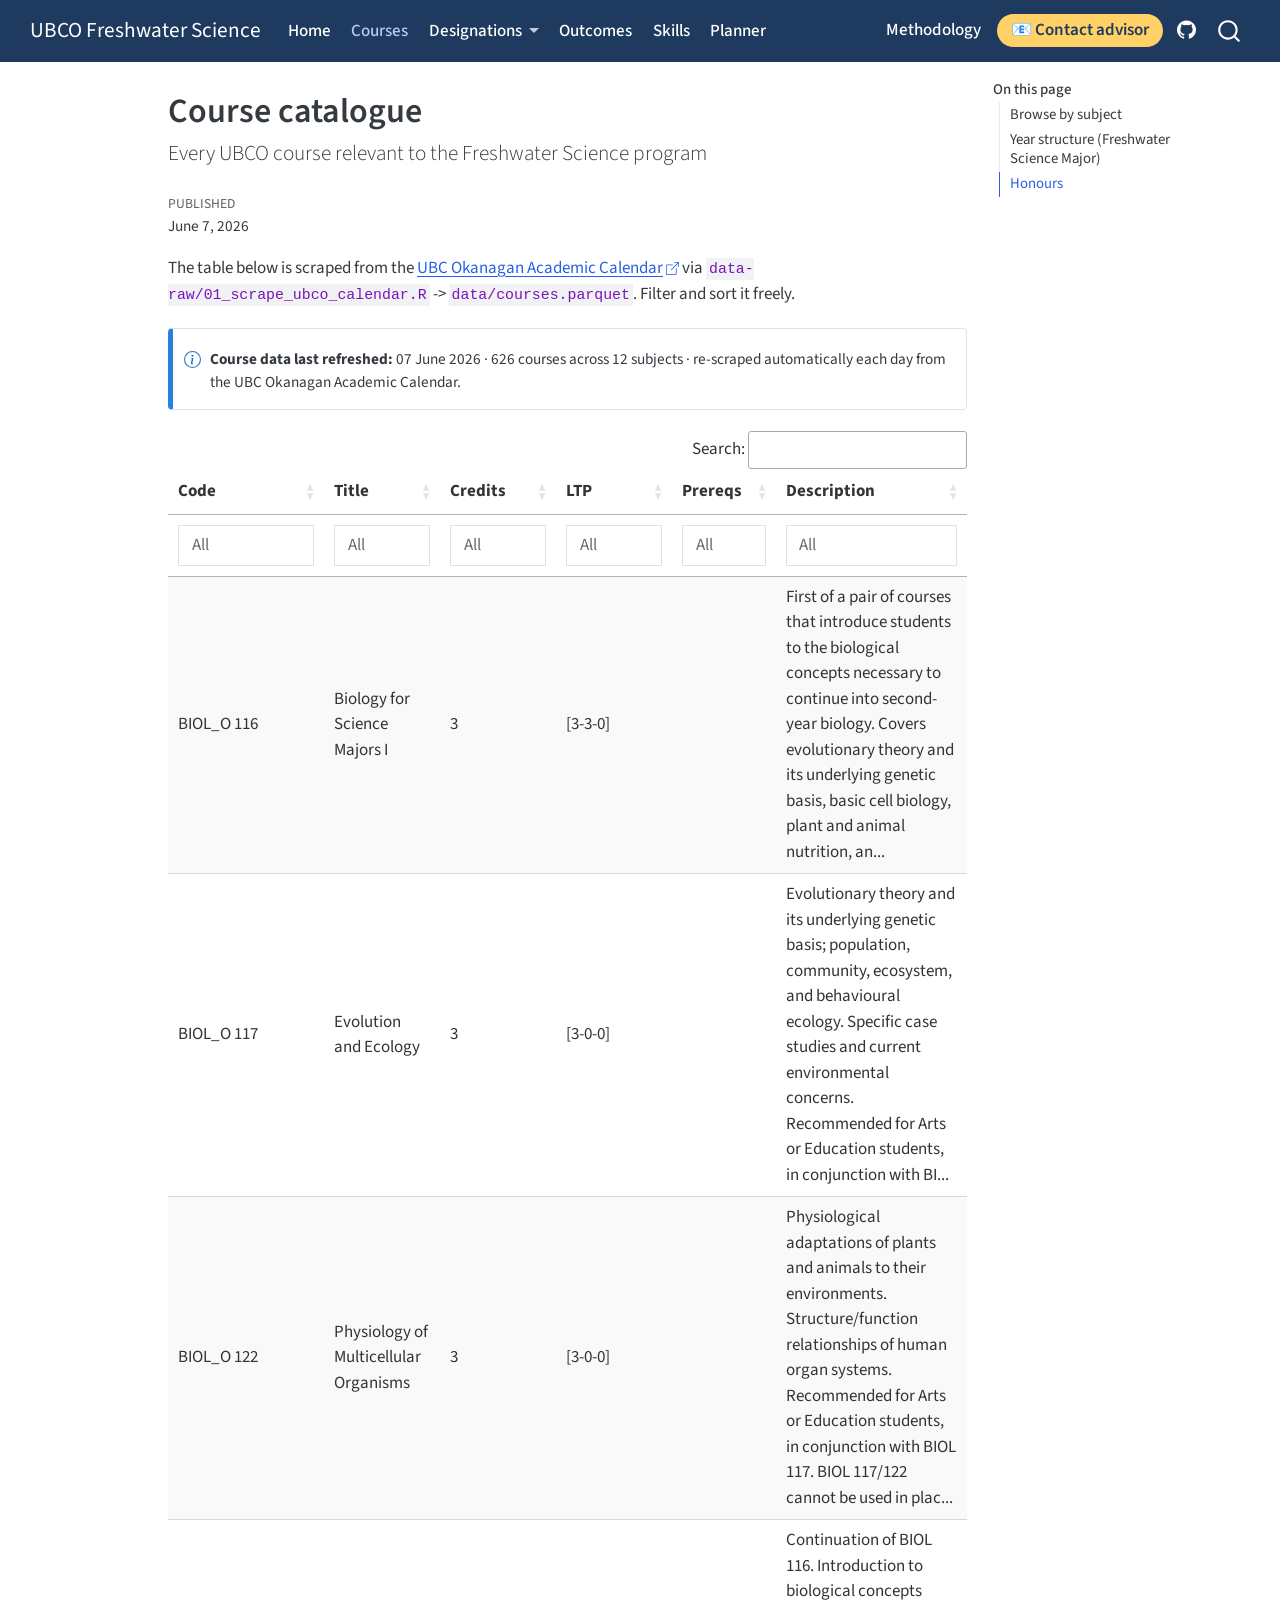
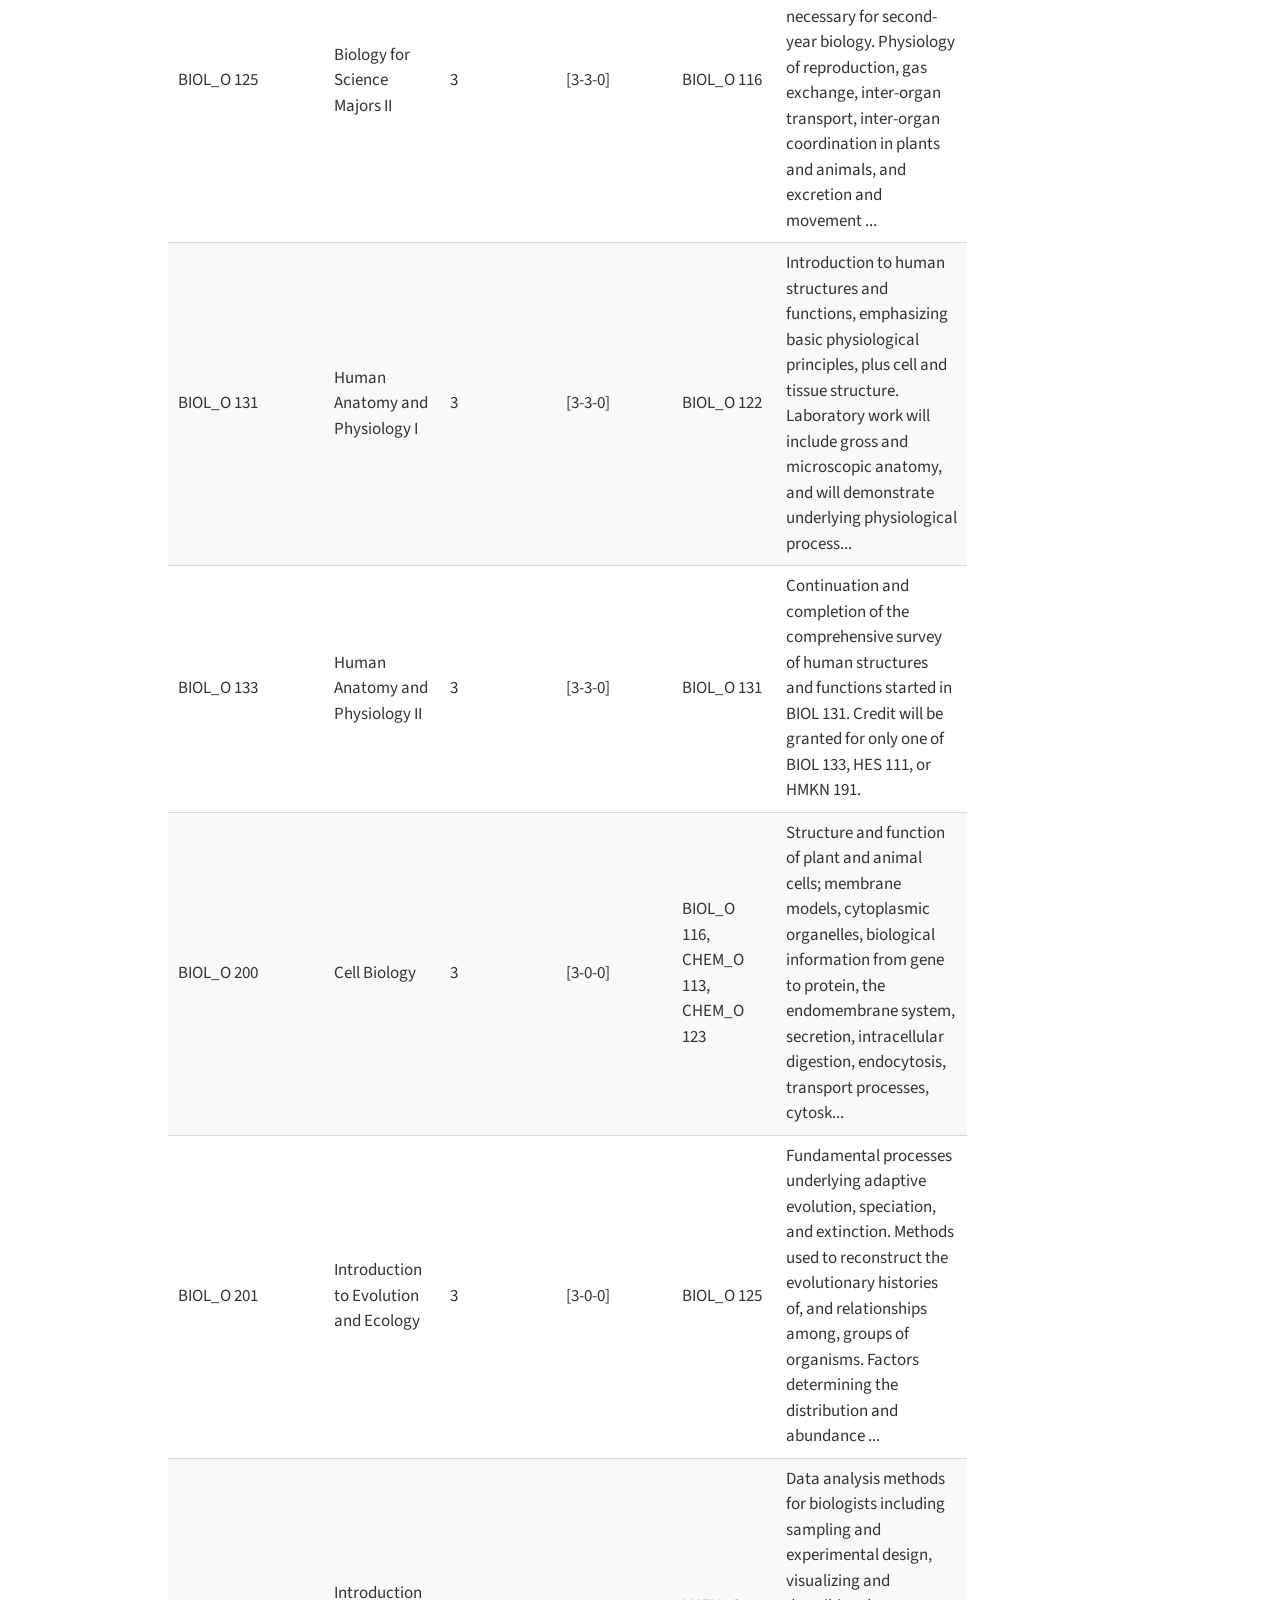
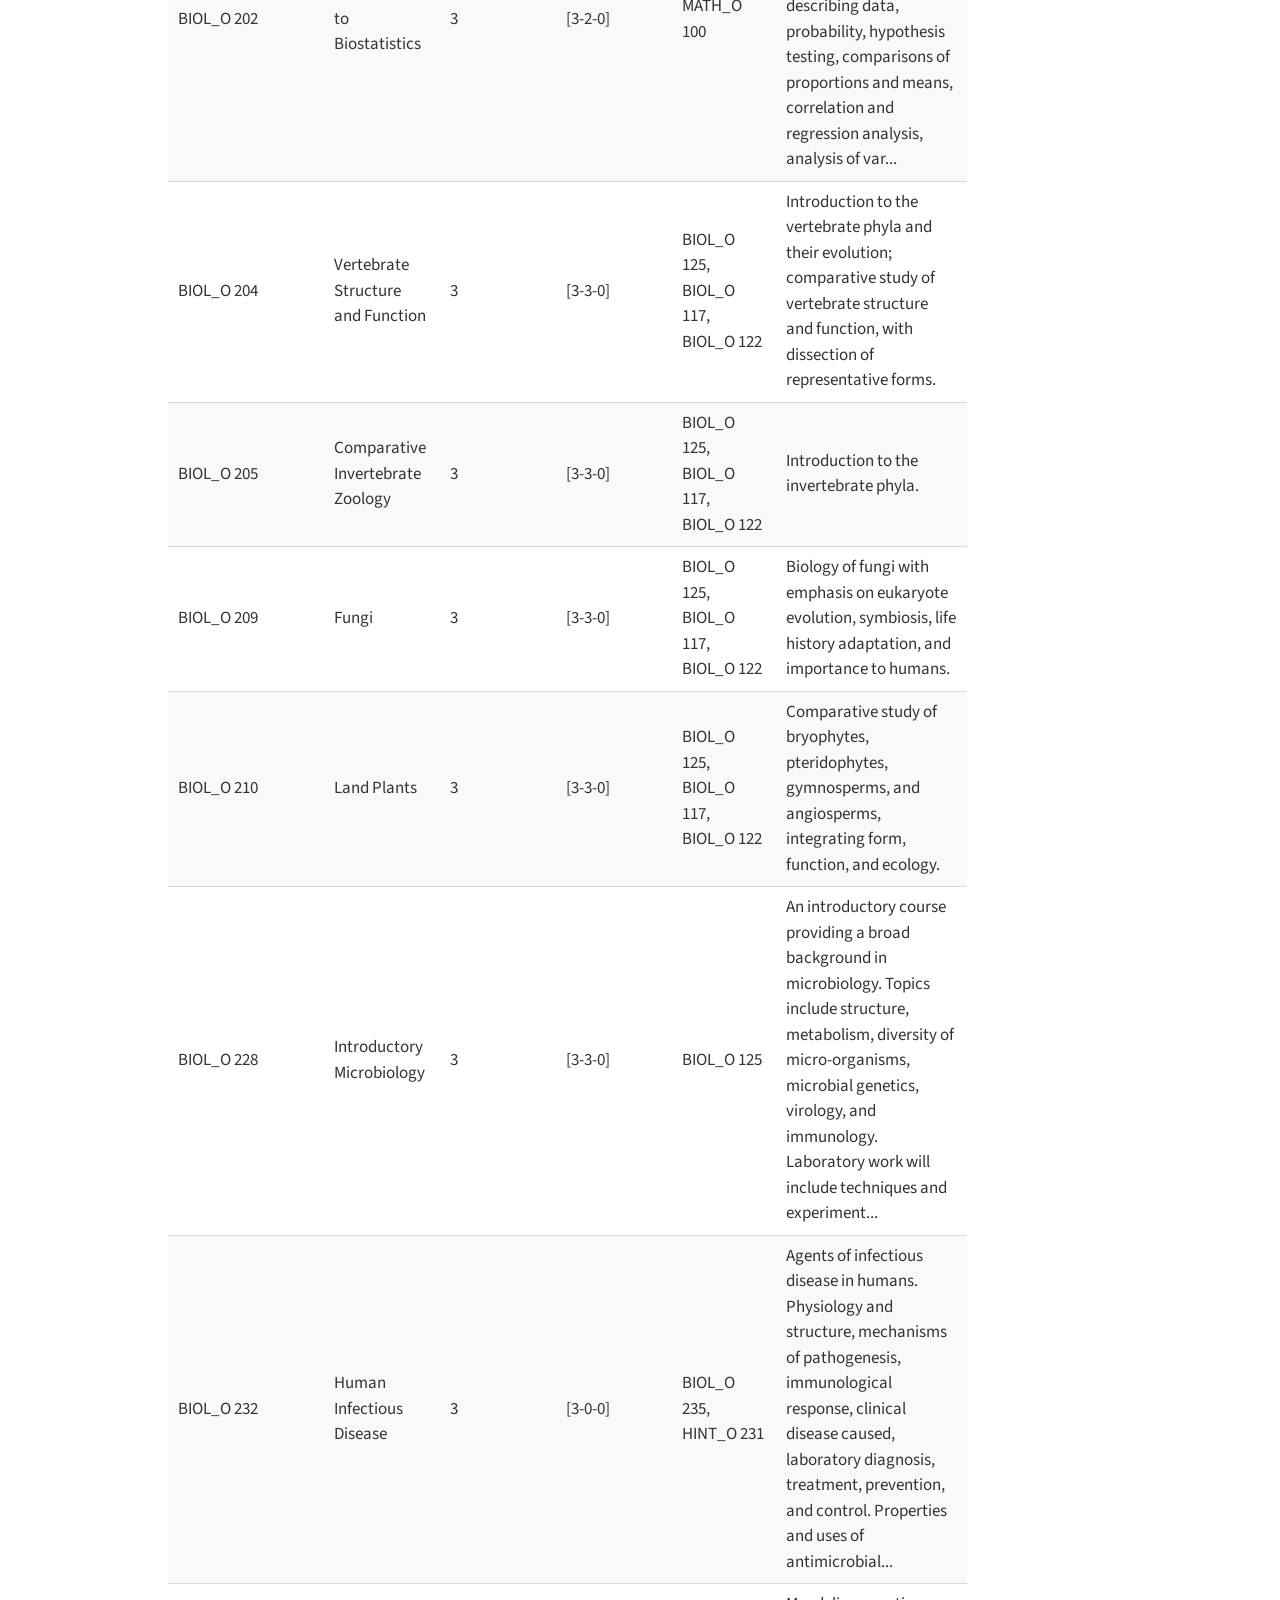
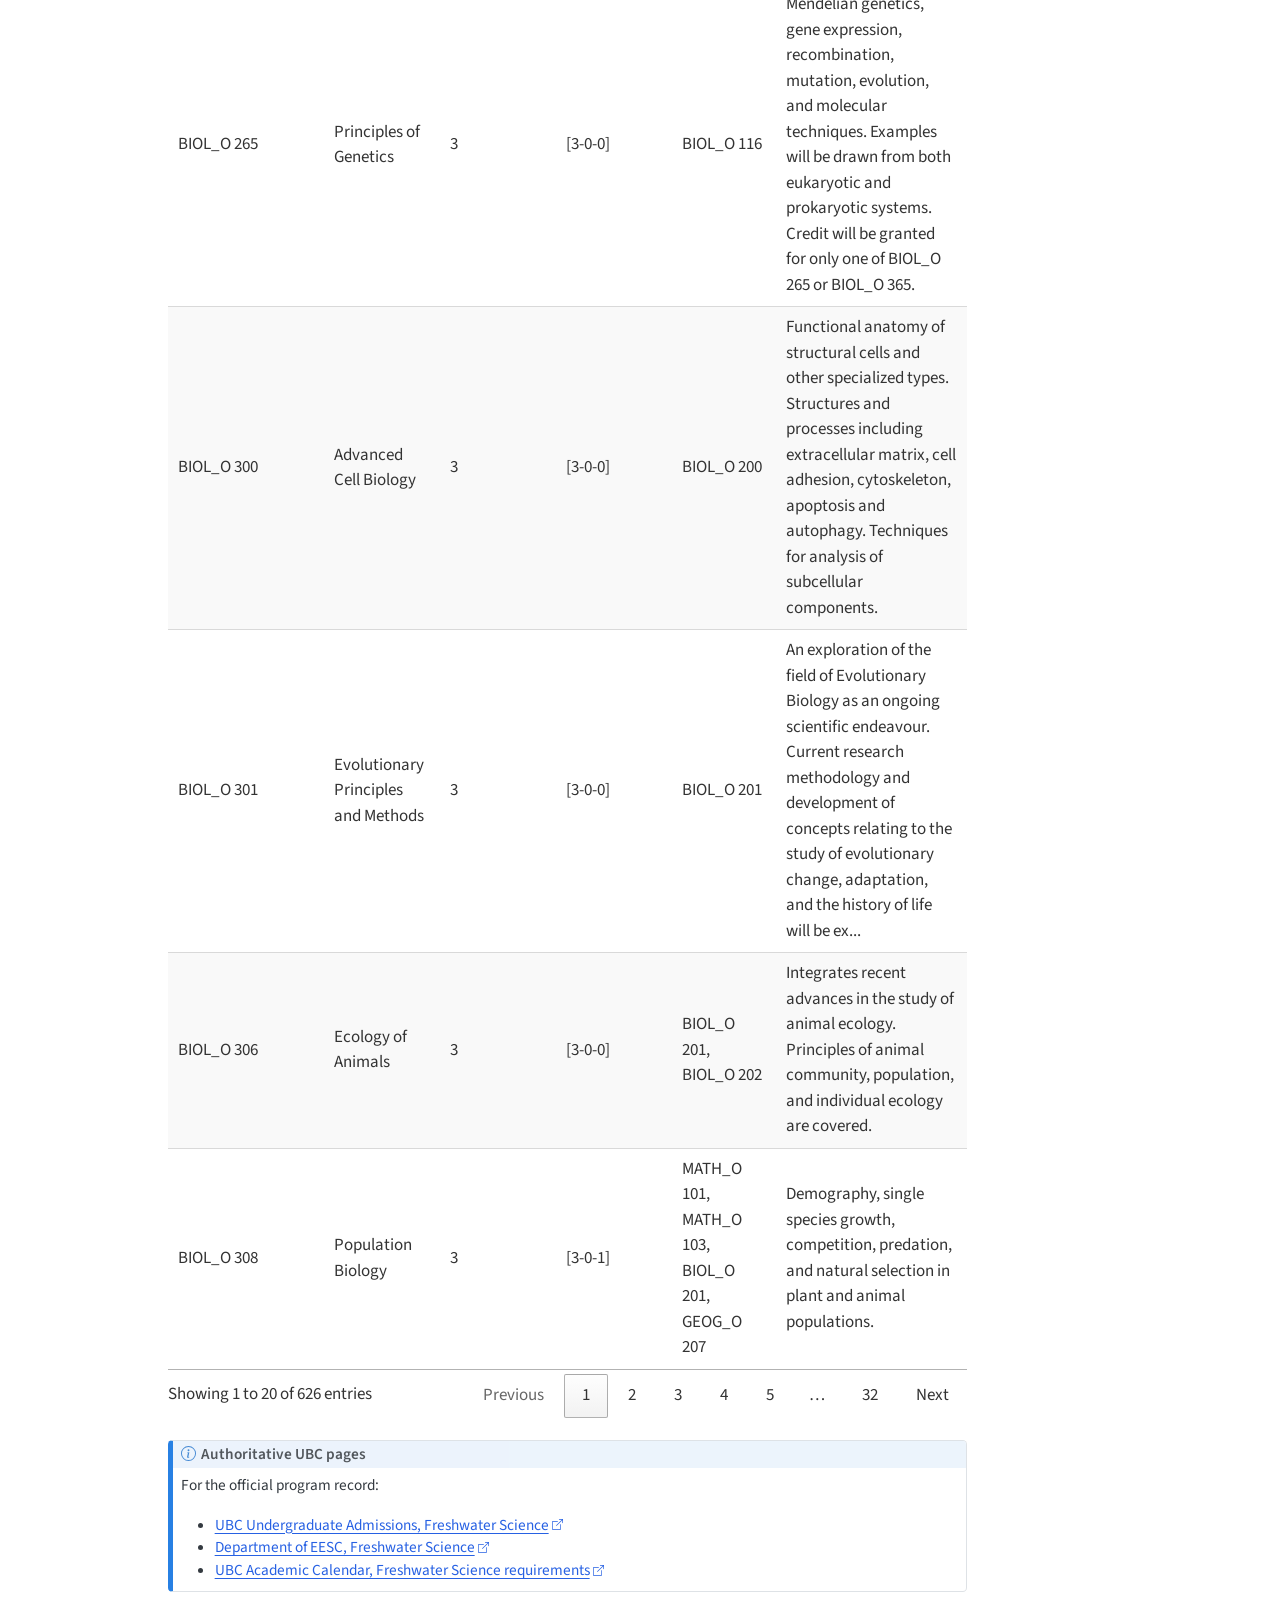
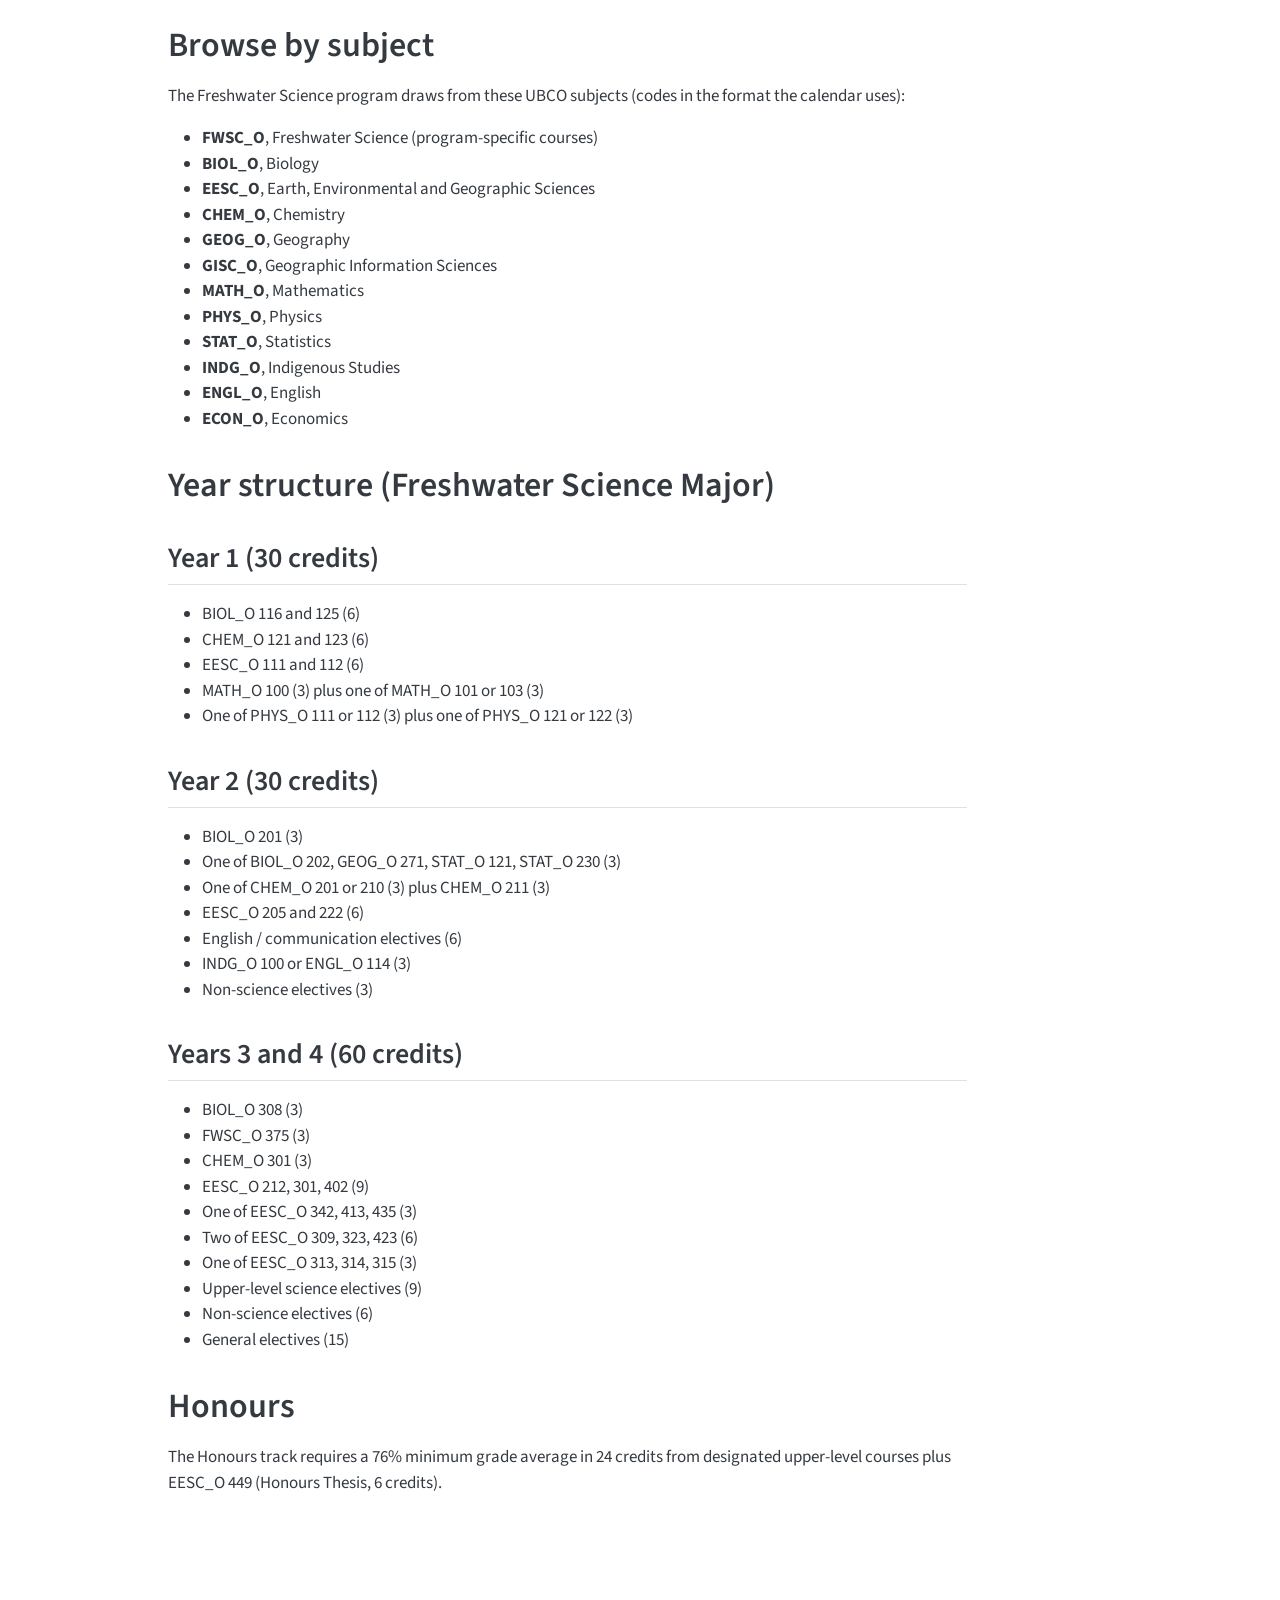
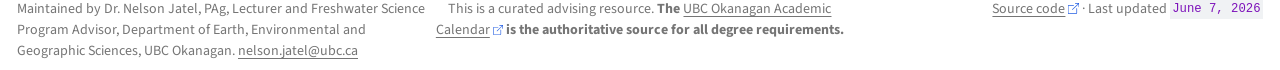
==== commit 8ac359d8: "Built site for gh-pages" ====
--- a/courses/index.html
+++ b/courses/index.html
@@ -6,7 +6,7 @@
 
 <meta name="viewport" content="width=device-width, initial-scale=1.0, user-scalable=yes">
 
-<meta name="dcterms.date" content="2026-06-05">
+<meta name="dcterms.date" content="2026-06-07">
 
 <title>Course catalogue – UBCO Freshwater Science</title>
 <style>
@@ -207,7 +207,7 @@
     <div>
     <div class="quarto-title-meta-heading">Published</div>
     <div class="quarto-title-meta-contents">
-      <p class="date">June 5, 2026</p>
+      <p class="date">June 7, 2026</p>
     </div>
   </div>
   
@@ -226,14 +226,14 @@
 <i class="callout-icon"></i>
 </div>
 <div class="callout-body-container">
-<p><strong>Course data last refreshed:</strong> 05 June 2026 · 626 courses across 12 subjects · re-scraped automatically each day from the UBC Okanagan Academic Calendar.</p>
+<p><strong>Course data last refreshed:</strong> 07 June 2026 · 626 courses across 12 subjects · re-scraped automatically each day from the UBC Okanagan Academic Calendar.</p>
 </div>
 </div>
 </div>
 <div class="cell">
 <div class="cell-output-display">
-<div class="datatables html-widget html-fill-item" id="htmlwidget-8eccd56ff6b340670030" style="width:100%;height:auto;"></div>
-<script type="application/json" data-for="htmlwidget-8eccd56ff6b340670030">{"x":{"filter":"top","vertical":false,"filterHTML":"<tr>\n  <td data-type=\"character\" style=\"vertical-align: top;\">\n    <div class=\"form-group has-feedback\" style=\"margin-bottom: auto;\">\n      <input type=\"search\" placeholder=\"All\" class=\"form-control\" style=\"width: 100%;\"/>\n      <span class=\"glyphicon glyphicon-remove-circle form-control-feedback\"><\/span>\n    <\/div>\n  <\/td>\n  <td data-type=\"character\" style=\"vertical-align: top;\">\n    <div class=\"form-group has-feedback\" style=\"margin-bottom: auto;\">\n      <input type=\"search\" placeholder=\"All\" class=\"form-control\" style=\"width: 100%;\"/>\n      <span class=\"glyphicon glyphicon-remove-circle form-control-feedback\"><\/span>\n    <\/div>\n  <\/td>\n  <td data-type=\"number\" style=\"vertical-align: top;\">\n    <div class=\"form-group has-feedback\" style=\"margin-bottom: auto;\">\n      <input type=\"search\" placeholder=\"All\" class=\"form-control\" style=\"width: 100%;\"/>\n      <span class=\"glyphicon glyphicon-remove-circle form-control-feedback\"><\/span>\n    <\/div>\n    <div style=\"display: none;position: absolute;width: 200px;opacity: 1\">\n      <div data-min=\"0\" data-max=\"23\"><\/div>\n      <span style=\"float: left;\"><\/span>\n      <span style=\"float: right;\"><\/span>\n    <\/div>\n  <\/td>\n  <td data-type=\"character\" style=\"vertical-align: top;\">\n    <div class=\"form-group has-feedback\" style=\"margin-bottom: auto;\">\n      <input type=\"search\" placeholder=\"All\" class=\"form-control\" style=\"width: 100%;\"/>\n      <span class=\"glyphicon glyphicon-remove-circle form-control-feedback\"><\/span>\n    <\/div>\n  <\/td>\n  <td data-type=\"character\" style=\"vertical-align: top;\">\n    <div class=\"form-group has-feedback\" style=\"margin-bottom: auto;\">\n      <input type=\"search\" placeholder=\"All\" class=\"form-control\" style=\"width: 100%;\"/>\n      <span class=\"glyphicon glyphicon-remove-circle form-control-feedback\"><\/span>\n    <\/div>\n  <\/td>\n  <td data-type=\"character\" style=\"vertical-align: top;\">\n    <div class=\"form-group has-feedback\" style=\"margin-bottom: auto;\">\n      <input type=\"search\" placeholder=\"All\" class=\"form-control\" style=\"width: 100%;\"/>\n      <span class=\"glyphicon glyphicon-remove-circle form-control-feedback\"><\/span>\n    <\/div>\n  <\/td>\n<\/tr>","data":[["BIOL_O 116","BIOL_O 117","BIOL_O 122","BIOL_O 125","BIOL_O 131","BIOL_O 133","BIOL_O 200","BIOL_O 201","BIOL_O 202","BIOL_O 204","BIOL_O 205","BIOL_O 209","BIOL_O 210","BIOL_O 228","BIOL_O 232","BIOL_O 265","BIOL_O 300","BIOL_O 301","BIOL_O 306","BIOL_O 308","BIOL_O 310","BIOL_O 312","BIOL_O 313","BIOL_O 314","BIOL_O 318","BIOL_O 320","BIOL_O 341","BIOL_O 350","BIOL_O 354","BIOL_O 356","BIOL_O 357","BIOL_O 358","BIOL_O 359","BIOL_O 363","BIOL_O 366","BIOL_O 370","BIOL_O 380","BIOL_O 381","BIOL_O 382","BIOL_O 401","BIOL_O 402","BIOL_O 406","BIOL_O 410","BIOL_O 413","BIOL_O 414","BIOL_O 417","BIOL_O 422","BIOL_O 423","BIOL_O 424","BIOL_O 426","BIOL_O 430","BIOL_O 431","BIOL_O 432","BIOL_O 433","BIOL_O 440","BIOL_O 450","BIOL_O 451","BIOL_O 452","BIOL_O 459","BIOL_O 460","BIOL_O 461","BIOL_O 468","BIOL_O 477","BIOL_O 480","BIOL_O 501","BIOL_O 502","BIOL_O 507","BIOL_O 510","BIOL_O 512","BIOL_O 513","BIOL_O 514","BIOL_O 517","BIOL_O 530","BIOL_O 531","BIOL_O 532","BIOL_O 533","BIOL_O 552","BIOL_O 560","BIOL_O 568","BIOL_O 577","BIOL_O 599","BIOL_O 699","CHEM_O 121","CHEM_O 123","CHEM_O 201","CHEM_O 203","CHEM_O 204","CHEM_O 210","CHEM_O 211","CHEM_O 213","CHEM_O 214","CHEM_O 220","CHEM_O 301","CHEM_O 302","CHEM_O 304","CHEM_O 305","CHEM_O 311","CHEM_O 312","CHEM_O 317","CHEM_O 319","CHEM_O 322","CHEM_O 330","CHEM_O 333","CHEM_O 334","CHEM_O 335","CHEM_O 336","CHEM_O 337","CHEM_O 338","CHEM_O 347","CHEM_O 403","CHEM_O 412","CHEM_O 422","CHEM_O 424","CHEM_O 426","CHEM_O 429","CHEM_O 434","CHEM_O 447","CHEM_O 448","CHEM_O 449","CHEM_O 450","CHEM_O 451","CHEM_O 461","CHEM_O 462","CHEM_O 463","CHEM_O 464","CHEM_O 465","CHEM_O 474","CHEM_O 477","CHEM_O 481","CHEM_O 482","CHEM_O 484","CHEM_O 485","CHEM_O 507","CHEM_O 508","CHEM_O 519","CHEM_O 521","CHEM_O 522","CHEM_O 524","CHEM_O 525","CHEM_O 529","CHEM_O 533","CHEM_O 534","CHEM_O 535","CHEM_O 536","CHEM_O 537","CHEM_O 540","CHEM_O 549","CHEM_O 567","CHEM_O 568","CHEM_O 569","CHEM_O 574","CHEM_O 577","CHEM_O 581","CHEM_O 582","CHEM_O 584","CHEM_O 585","CHEM_O 591","CHEM_O 592","CHEM_O 649","ECON_O 101","ECON_O 102","ECON_O 204","ECON_O 205","ECON_O 221","ECON_O 225","ECON_O 232","ECON_O 260","ECON_O 295","ECON_O 297","ECON_O 308","ECON_O 309","ECON_O 310","ECON_O 320","ECON_O 321","ECON_O 322","ECON_O 327","ECON_O 328","ECON_O 330","ECON_O 331","ECON_O 334","ECON_O 338","ECON_O 339","ECON_O 340","ECON_O 345","ECON_O 347","ECON_O 351","ECON_O 352","ECON_O 353","ECON_O 355","ECON_O 356","ECON_O 358","ECON_O 360","ECON_O 361","ECON_O 363","ECON_O 367","ECON_O 370","ECON_O 371","ECON_O 372","ECON_O 386","ECON_O 391","ECON_O 401","ECON_O 402","ECON_O 409","ECON_O 427","ECON_O 452","ECON_O 486","ECON_O 491","ECON_O 493","ECON_O 495","ECON_O 496","ECON_O 497","ECON_O 498","ECON_O 499","EESC_O 101","EESC_O 104","EESC_O 106","EESC_O 111","EESC_O 112","EESC_O 121","EESC_O 200","EESC_O 201","EESC_O 203","EESC_O 204","EESC_O 205","EESC_O 206","EESC_O 212","EESC_O 222","EESC_O 301","EESC_O 304","EESC_O 309","EESC_O 312","EESC_O 313","EESC_O 314","EESC_O 315","EESC_O 316","EESC_O 322","EESC_O 323","EESC_O 335","EESC_O 341","EESC_O 342","EESC_O 350","EESC_O 356","EESC_O 360","EESC_O 367","EESC_O 390","EESC_O 395","EESC_O 396","EESC_O 398","EESC_O 402","EESC_O 413","EESC_O 422","EESC_O 423","EESC_O 425","EESC_O 431","EESC_O 435","EESC_O 447","EESC_O 449","EESC_O 450","EESC_O 451","EESC_O 495","EESC_O 496","EESC_O 502","EESC_O 512","EESC_O 513","EESC_O 514","EESC_O 520","EESC_O 540","EESC_O 541","EESC_O 550","EESC_O 551","EESC_O 552","EESC_O 553","EESC_O 560","EESC_O 599","EESC_O 699","ENGL_O 009","ENGL_O 104","ENGL_O 109","ENGL_O 112","ENGL_O 114","ENGL_O 150","ENGL_O 151","ENGL_O 153","ENGL_O 154","ENGL_O 155","ENGL_O 156","ENGL_O 201","ENGL_O 202","ENGL_O 203","ENGL_O 212","ENGL_O 213","ENGL_O 215","ENGL_O 220","ENGL_O 221","ENGL_O 222","ENGL_O 224","ENGL_O 226","ENGL_O 231","ENGL_O 232","ENGL_O 233","ENGL_O 234","ENGL_O 239","ENGL_O 250","ENGL_O 270","ENGL_O 291","ENGL_O 294","ENGL_O 297","ENGL_O 304","ENGL_O 305","ENGL_O 306","ENGL_O 309","ENGL_O 315","ENGL_O 319","ENGL_O 327","ENGL_O 330","ENGL_O 333","ENGL_O 336","ENGL_O 337","ENGL_O 338","ENGL_O 339","ENGL_O 340","ENGL_O 342","ENGL_O 344","ENGL_O 345","ENGL_O 346","ENGL_O 347","ENGL_O 349","ENGL_O 350","ENGL_O 351","ENGL_O 352","ENGL_O 353","ENGL_O 355","ENGL_O 357","ENGL_O 358","ENGL_O 364","ENGL_O 365","ENGL_O 374","ENGL_O 377","ENGL_O 378","ENGL_O 379","ENGL_O 383","ENGL_O 384","ENGL_O 385","ENGL_O 386","ENGL_O 387","ENGL_O 388","ENGL_O 391","ENGL_O 394","ENGL_O 395","ENGL_O 397","ENGL_O 402","ENGL_O 407","ENGL_O 409","ENGL_O 412","ENGL_O 423","ENGL_O 427","ENGL_O 428","ENGL_O 429","ENGL_O 430","ENGL_O 433","ENGL_O 434","ENGL_O 437","ENGL_O 443","ENGL_O 445","ENGL_O 451","ENGL_O 455","ENGL_O 456","ENGL_O 457","ENGL_O 458","ENGL_O 459","ENGL_O 462","ENGL_O 470","ENGL_O 472","ENGL_O 473","ENGL_O 475","ENGL_O 476","ENGL_O 477","ENGL_O 480","ENGL_O 482","ENGL_O 491","ENGL_O 493","ENGL_O 495","ENGL_O 497","ENGL_O 499","ENGL_O 501","ENGL_O 502","ENGL_O 503","ENGL_O 521","ENGL_O 522","ENGL_O 523","ENGL_O 524","ENGL_O 525","ENGL_O 531","ENGL_O 532","ENGL_O 533","ENGL_O 590","ENGL_O 599","FWSC_O 375","GEOG_O 108","GEOG_O 109","GEOG_O 110","GEOG_O 128","GEOG_O 129","GEOG_O 200","GEOG_O 201","GEOG_O 205","GEOG_O 213","GEOG_O 217","GEOG_O 221","GEOG_O 222","GEOG_O 233","GEOG_O 250","GEOG_O 255","GEOG_O 257","GEOG_O 270","GEOG_O 271","GEOG_O 280","GEOG_O 290","GEOG_O 295","GEOG_O 304","GEOG_O 314","GEOG_O 318","GEOG_O 341","GEOG_O 351","GEOG_O 352","GEOG_O 353","GEOG_O 354","GEOG_O 356","GEOG_O 358","GEOG_O 359","GEOG_O 365","GEOG_O 367","GEOG_O 371","GEOG_O 421","GEOG_O 422","GEOG_O 423","GEOG_O 425","GEOG_O 426","GEOG_O 427","GEOG_O 431","GEOG_O 434","GEOG_O 435","GEOG_O 438","GEOG_O 445","GEOG_O 452","GEOG_O 454","GEOG_O 458","GEOG_O 460","GEOG_O 461","GEOG_O 466","GEOG_O 470","GEOG_O 473","GEOG_O 474","GEOG_O 480","GEOG_O 486","GEOG_O 491","GEOG_O 494","GEOG_O 498","GISC_O 380","GISC_O 381","GISC_O 480","INDG_O 100","INDG_O 102","INDG_O 104","INDG_O 105","INDG_O 201","INDG_O 202","INDG_O 203","INDG_O 204","INDG_O 205","INDG_O 210","INDG_O 295","INDG_O 301","INDG_O 302","INDG_O 303","INDG_O 304","INDG_O 305","INDG_O 306","INDG_O 307","INDG_O 308","INDG_O 309","INDG_O 310","INDG_O 319","INDG_O 401","INDG_O 404","INDG_O 405","INDG_O 420","INDG_O 440","INDG_O 450","INDG_O 460","INDG_O 481","INDG_O 486","INDG_O 494","INDG_O 495","INDG_O 499","MATH_O 100","MATH_O 101","MATH_O 103","MATH_O 111","MATH_O 116","MATH_O 125","MATH_O 126","MATH_O 142","MATH_O 160","MATH_O 200","MATH_O 220","MATH_O 221","MATH_O 222","MATH_O 225","MATH_O 303","MATH_O 307","MATH_O 308","MATH_O 311","MATH_O 312","MATH_O 313","MATH_O 317","MATH_O 319","MATH_O 323","MATH_O 327","MATH_O 328","MATH_O 330","MATH_O 339","MATH_O 340","MATH_O 350","MATH_O 408","MATH_O 409","MATH_O 410","MATH_O 427","MATH_O 428","MATH_O 430","MATH_O 432","MATH_O 441","MATH_O 442","MATH_O 443","MATH_O 448","MATH_O 459","MATH_O 460","MATH_O 461","MATH_O 462","MATH_O 464","MATH_O 465","MATH_O 510","MATH_O 523","MATH_O 527","MATH_O 528","MATH_O 538","MATH_O 549","MATH_O 559","MATH_O 562","MATH_O 563","MATH_O 564","MATH_O 565","MATH_O 570","MATH_O 590","MATH_O 600","MATH_O 601","MATH_O 604","MATH_O 605","MATH_O 610","MATH_O 620","MATH_O 649","MATH_O 670","PHYS_O 111","PHYS_O 112","PHYS_O 121","PHYS_O 122","PHYS_O 200","PHYS_O 215","PHYS_O 216","PHYS_O 225","PHYS_O 231","PHYS_O 232","PHYS_O 301","PHYS_O 304","PHYS_O 305","PHYS_O 310","PHYS_O 314","PHYS_O 320","PHYS_O 324","PHYS_O 328","PHYS_O 331","PHYS_O 335","PHYS_O 336","PHYS_O 360","PHYS_O 400","PHYS_O 401","PHYS_O 402","PHYS_O 403","PHYS_O 407","PHYS_O 408","PHYS_O 418","PHYS_O 420","PHYS_O 425","PHYS_O 441","PHYS_O 448","PHYS_O 449","PHYS_O 450","PHYS_O 451","PHYS_O 474","PHYS_O 534","PHYS_O 535","PHYS_O 539","PHYS_O 540","PHYS_O 544","PHYS_O 546","PHYS_O 547","PHYS_O 548","PHYS_O 549","PHYS_O 649","STAT_O 121","STAT_O 124","STAT_O 203","STAT_O 205","STAT_O 230","STAT_O 303","STAT_O 324","STAT_O 400","STAT_O 401","STAT_O 403","STAT_O 406","STAT_O 448","STAT_O 449","STAT_O 507","STAT_O 538","STAT_O 547","STAT_O 560"],["Biology for Science Majors I","Evolution and Ecology","Physiology of Multicellular Organisms","Biology for Science Majors II","Human Anatomy and Physiology I","Human Anatomy and Physiology II","Cell Biology","Introduction to Evolution and Ecology","Introduction to Biostatistics","Vertebrate Structure and Function","Comparative Invertebrate Zoology","Fungi","Land Plants","Introductory Microbiology","Human Infectious Disease","Principles of Genetics","Advanced Cell Biology","Evolutionary Principles and Methods","Ecology of Animals","Population Biology","Applied Plant Science I","Virology","Science Writing","Medical Microbiology","Immunology","Applied Plant Science II","Neurobiology","Clinical Neuroscience","Cell Physiology","Comparative Animal Physiology","Introduction to Entomology","Plant Ecophysiology","Physiology Laboratory","Developmental Biology","Molecular Genetics","African Savannah Biology","Food and Industrial Microbiology","Environmental Microbiology","Prokaryotic Physiology","Spatial Ecology","Statistical Modelling for Biological Data","Functional Glycoscience","Plant-Microbe Interactions","Wildfire and Wildlife","Advanced Field Ecology","Evolutionary Ecology","Conservation Biology","Endocrinology","Global Food Systems: Society, Ecology, Sustainability","Cancer Biology","Special Topics in Biology, Lecture Format","Special Topics in Biology, Laboratory Format","Special Topics in Biology, Lecture and Laboratory Format","Special Topics in Biology, Experiential Learning Format","Honours Thesis","Honours Thesis Part I","Honours Thesis Part II","Directed Studies in Biology","Behavioural Ecology","Population Genetics","Cell Signaling","Molecular Approaches in Ecology and Evolution","Bioinformatics","Mycology","Biology Seminar","Statistical Modelling for Biological Data","The Biochemical Basis of Disease","Plant-Microbe Interactions","Spatial Ecology","Conservation Biology","Advanced Field Ecology","Evolutionary Ecology","Special Topics in Biology, Lecture Format","Special Topics in Biology, Laboratory Format","Special Topics in Biology, Lecture and Laboratory Format","Special Topics in Biology, Experiential Learning Format","Directed Studies in Biology","Population Genetics","Molecular Approaches in Ecology and Evolution","Bioinformatics","M.Sc. Thesis","Ph.D. Thesis","Atomic and Molecular Chemistry","Physical and Organic Chemistry","Introduction to Physical Chemistry","Introduction to Organic Chemistry","Organic Chemistry","Physical Chemistry for Earth, Environmental, and Life Sciences","Analytical Chemistry","Organic Chemistry for Biological Sciences I","Organic Chemistry for Biological Sciences II","Atomic Structure and Molecular Bonding","Aqueous Environmental Chemistry","Atmospheric Environmental Chemistry","Advanced Physical Chemistry","Biophysical Chemistry","Instrumental Analytical Chemistry","Introduction to Quantum Mechanics and Spectroscopy","Environmental Physical Organic Chemistry","Building Scientific Instrumentation","Methods in Forensic Chemical Analysis","Advanced Organic Chemistry","Spectroscopic Techniques in Organic Chemistry","Green Organic Chemistry","Bioinorganic Chemistry","Green Inorganic Chemistry","Coordination Chemistry","Organometallic Chemistry","Directed Studies in Chemistry","Enzymology","Methods in Metabolomics","Special Topics in Chemistry, Lecture Format","Organometallic Catalysts","Advanced Inorganic Synthesis","Main Group Chemistry","Chromatography and Mass Spectrometry","Directed Studies in Chemistry Literature and Data Analysis","Directed Studies in Chemistry, Independent Study Format","Honours Thesis","Honours Thesis Part I","Honours Thesis Part II","Advanced Analytical Chemistry Laboratory","Advanced Inorganic Chemistry Laboratory","Advanced Organic Chemistry Laboratory","Advanced Physical and Biophysical Chemistry Laboratory","Advanced Chemistry Laboratory in Special Topics","Solar Energy","Molecular and Cellular Biophysics","Organic Synthesis","Advanced Organic Chemistry: Reactions, Mechanisms, and Synthesis","Chemical Biology","Natural Product Biosynthesis and Synthetic Biology","Topics in Physical Chemistry, Laboratory and Lecture Format","Topics in Physical Chemistry, Lecture Format","Building Scientific Instrumentation","Topics in Inorganic Chemistry, Laboratory and Lecture Format","Topics in Inorganic Chemistry, Lecture Format","Organometallic Catalysts","Advanced Inorganic Synthesis","Main Group Chemistry","Metabolomics","Chromatography and Mass Spectrometry","Topics in Analytical Chemistry, Independent Study Format","Topics in Analytical Chemistry, Lecture and Laboratory Format","Topics in Analytical Chemistry, Lecture Format","Graduate Seminar in Chemistry","M.Sc. Thesis","Topics in Organic Chemistry, Laboratory and Lecture Format","Topics in Organic Chemistry, Lecture Format","Advanced Mechanistic Enzymology","Solar Energy","Molecular and Cellular Biophysics","Organic Synthesis","Advanced Organic Chemistry: Reactions, Mechanisms, and Synthesis","Chemical Biology","Natural Product Biosynthesis and Synthetic Biology","Biocatalysis","Nucleic Acids - Structure and Function","Ph.D. Thesis","Principles of Microeconomics","Principles of Macroeconomics","Intermediate Microeconomic Analysis","Intermediate Macroeconomic Analysis","Introduction to Strategic Thinking","Data and Statistics for Economics","History of Economic Thought","Poverty and Inequality","Managerial Economics","Economics of Sports","Intermediate Microeconomics II","Intermediate Macroeconomics II","Writing Economics for the Media","Introduction to Mathematical Economics","Experimental Economics","Game Theory","Introduction to Empirical Economics","Methods of Empirical Research","World Economy to 1800","World Economy since 1800","American Economic History since 1840","Introduction to the Austrian School of Economics","Economics of Technological Change","Financial Economics","Money and Banking","Monetary Economics","Women in the Economy","Public Sector Economics","Urban and Transportation Economics","International Trade","International Finance","Competitiveness in the International Economy","Labour Economics","Economics of Industrial Relations","Health Economics","The Economic Analysis of Criminal Law","Cost-Benefit Analysis","Economics of the Environment","Natural Resource Economics","Industrial Organization and Regulation","Topics in Economics","Applied Microeconomic Analysis","Applied Macroeconomic Analysis","Economic Growth Theory","Econometrics","Urban Economics","Student Directed Seminar","Advanced Topics in Economics","Directed Studies","Honours Seminar","Honours PPE Seminar","Directed Studies for PPE Major","PPE Honours Thesis","Honours Essay","Environmental Science","Four Billion Years and Counting","The Catastrophic Earth","Earth Science","Environmental Earth Science","Earth History","Mineralogy","Introduction to Petrology","Structural Geology","Geochemistry","Introduction to Hydrology","Soil Science","Atmospheric Environments","Geomorphology","Limnology","Anthropogenic Climate Change","Global Biogeochemistry","Forest Science and Management","Management of Forested Watersheds","Environmental Impact Assessment: Process, Regulation and Administration","Environmental Impact Assessment: Techniques and practice","Wildfire Science and Management","Advanced Petrology","Geochemistry","Field Techniques","Quaternary Paleoecology and Environmental Change","Hydrogeology","Geophysics","Stratigraphy and Sedimentology","Geologic Resources","Energy Resources and Systems","Geological Field Mapping","Special Topics in Earth and Environmental Sciences, Lecture Format","Special Topics in Earth and Environmental Sciences, Lecture and Laboratory Format","Technical Communication","Freshwater Management","Analytical Methods in Hydrology","Fluvial Geomorphology","Tracers of Natural Processes","Tectonics and Orogenesis","Quaternary Glacial Environments","Fluvial Field Techniques","Directed Studies in Earth and Environmental Sciences, Independent Study Format","Honours Thesis","Honours Thesis Part I","Honours Thesis Part II","Advanced Special Topics in Earth and Environmental Sciences, Lecture Format","Advanced Special Topics in Earth and Environmental Sciences, Lecture and Laboratory Format","Environmetrics","Applied Data Analysis in Geosciences, Lecture Format","Applied Data Analysis in Geosciences, Lecture and Lab Format","Applied Data Analysis in Geosciences, Independent Study Format","Isotope Hydrology","Directed Readings in Earth and Environmental Sciences, Independent Study Format","Directed Readings in Earth and Environmental Sciences, Lecture and Independent Study Format","Research in Earth and Environmental Sciences","Special Topics in Earth and Environmental Sciences, Lecture Format","Special Topics in Earth and Environmental Sciences, Lecture and Lab Format","Special Topics in Earth and Environmental Sciences, Experiential Learning Format","Graduate Seminar","M.Sc. Thesis","Ph.D. Dissertation","Preparation for University Writing","University Writing: Indigenous Perspectives","Studies in Composition (Enhanced)","Studies in Composition","Studies in Composition: Indigenous Perspectives","Introduction to Literary Genre","Critical Studies in Literature","Readings in Narrative","Indigenous Narrative","Writing and Making Technology in the Humanities","Environmental Literature","Children's Literature and Publishing","Interior Salishan Literatures: Concepts and Frameworks","Topics in Composition","Children's Literature","British Literature, 1900 to the present","Reading Screens","Foundations: Literature in Historical Context 1","Foundations: Literature in Historical Context 2","Literature in Canada","Foundations: Reading Across Borders","Drama","Introduction to Popular Narrative","Reading Popular Culture","American Literature","Foundations: Indigenous Literature","The Bible in English Literature","Foundations: Interdisciplinary Theory and Method in Literary Research","Topics in Women's Literature","African Literary Canon","Interdisciplinarity and English Literature","Reading Animals","Advanced Composition","The Self-Conscious Text","The Programmed World","Modern Critical Theory and Interdisciplinary Methods","Studies in Backgrounds to 16th-Century Literature","Studies in Romanticism","Canadian Poetry","Regionalism in Canadian Literature","Canadian Fiction","Studies in Backgrounds to American Literature","American Literature between the Wars","American Literature after World War II","American Literature from the Civil War to WWI","Introduction to Old English","Auto/Biography Survey","Topics in Medieval Studies","Studies in Backgrounds to International Literature in English","Introduction to Middle English","16th-Century Studies","17th-Century Literature","16th- and 17th-Century Studies","16th- and 17th-Century Drama","Shakespeare: Earlier Works","Shakespeare: Later Works","Studies in Backgrounds to Literature: Special Topics","Restoration Drama and Culture","Eighteenth-Century Drama","19th-Century Studies","Major Authors of the 19th Century","British Literature in the Age of Enlightenment","English-Canadian Screen Culture","Documentary and Docudrama","Colonialism and Decolonization","Contemporary British Novel","Human Rights, Literature, and Culture","Settler Studies, Literature, and Culture","Studies in Transatlantic Modernism","Indigenous Literature: Intellectual Traditions","Beyond Anthropocentrism","Afropolitan Literature","Interdisciplinary Studies in English Literature","Popular Literature","Contemporary Environmental Writing","Adolescence in Literature, Popular Culture and Cultural Theory","Media and Contemporary Readers","Topics in Digital Humanities","Interdisciplinary Studies in Critical Theory","Approaches to 16th- and/or 17th-Century Literature: Special Topics","Chaucer's Earlier Poetry","Chaucer's Canterbury Tales","Topics in Middle English Literature","Feminist Forerunners: Early Modern Women's Literature and Contemporary Theory","English Novel in the 18th Century","Special Topics in 18th-Century Literature","Postcolonial Studies","Studies in 18th-Century Women's Writing","The Victorian Novel","Postcolonialism and British Literature","Reading Gothic Film","Topics in Auto/Biography","Posthumanism and Critical Animal Studies","Canadian Environmental Writing","Major Authors of the 20th and 21st Centuries","20th- and 21st-Century British Studies","Canadian Studies","American Studies","Studies in Indigenous Literature and Criticism","Topics in American Poetry","Climate Change and Culture","Literature and Science","Studies in International Literature in English","Gender, Race and Medicine","Black Intellectual Traditions","Topics in Popular Culture","Directed Studies","Fourth-Year Seminar","Honours Essay","Methodologies: Critical Theory","Interdisciplinary Approaches to Literature and Culture","Practices in the Profession of Literary Studies and Related Disciplines","Topics in Historical Periods and Movements","Topics in Genre Studies","Topics in National/International Literatures and Culture","Individual Author Studies","Studies in Diversity and Identity","Place and Power","Culture and Location","Narrating Place","Independent Research Paper","Master's Thesis","Flora and Fauna of Inland Waters","Earth Systems: Weather, Climate, and Life","Earth Systems: Landscape Dynamics","Introduction to Physical Geography: Place, Process, and People","Human Geography: Space, Place, and Community","Human Geography: Resources, Development, and Society","Atmospheric Environments","Introduction to Research in Sustainability and Geography","Introduction to Hydrology","Introduction to Environmental Issues","Geographies of British Columbia","Food Systems I: System Thinking","Geomorphology","Climate Change and Society","Introduction to Urban Geography","Space and Culture","Seeing our World: An Introduction to Visual Geographies","Introduction to Cartography and Mapmaking","Geographic Data Analysis","Development Geography","Introduction to the Geography of Canada","People, Places and Pinot","Anthropogenic Climate Change","Environmental Impact Assessment: Process, Regulation and Administration","Rural Geographies","Quaternary Paleoecology and Environmental Change","Urban Social Geography","Community Planning I: Resilient Cities","Geographies of Migration and Settlement","Urban Canada: Growth, Form, and Structure","Stratigraphy and Sedimentology","Gender, Place, and Culture","Culture, Space, and Politics","Parks and Protected Areas","Energy Resources Management","Research Strategies in Human Geography","Geography of Food Systems","Fluvial Geomorphology","Development of Environmental Thought","Feminist Geographies of (Un)Belonging","Queer Geographies","Digital Worlds: Space, Technology, and Society","Resource Management Policy and Practice","Geography of Tourism Development","Wine Geographies","Learning in Place: Exploring Community in British Columbia","Political Ecology","Community Planning II: Building the Future","Geography of Housing","Population Geography","Critical Geographies of the Anthropocene","Sustainability in the Okanagan: Planning and Political Processes","Soil Science","Community Based Participatory Research: Theory and Practice","Cartography and Society","Qualitative Research in Human Geography","Advanced Seminar in Critical Geography","Student Directed Seminar","Selected Topics in Geography","Interdisciplinary Approaches in Community, Culture and Global Studies","Directed Studies in Geography","Fundamentals of Geographic Information Science I","Fundamentals of Geographic Information Science II","Practical Applications in GIS","Introduction to Decolonization: Indigenous Studies","Introduction to Indigeneity: Ways of Knowing","Syilx/Indigenous Leadership Structures &amp; Frameworks A","Syilx/Indigenous Leadership Structures and Frameworks B","Okanagan Indigenous Peoples' Historical Perspectives","Interior Salishan Literatures: Concepts and Frameworks","Indigenous Peoples' Historical Perspectives","Métis Peoples and Perspectives","Indigenous Identities","Indigenous Peoples of the Americas","Indigenous Studies: Special Topics","Examining an Indigenous Methodology: En'owkinwixw","Indigenous Governance","Indigenous Studies Theory and Methodology","Indigenous Studies Field Methods","Indigenous Justice","Indigenous Land Rights","Traditional Ecological Knowledge","Indigenous Culture, Heritage, and Intellectual Property","Indigenous Perspectives on Health","Indigenous Women's Perspectives: Gender, Nation, State, Resistance","Indigenous Perspectives on Health and Physical Activity","Research Applications","Indigenous Peoples United Nations and Global Issues","Indigenous Education: History and Revitalization","Indigenous Perspectives on Food, Place, Identity, and Biodiversity","Residential Schools and Reconciliation","Indigenous Women, Activisms, Feminisms","Indigenous Studies Internship","Directed Studies: Readings in Indigenous Studies","Student Directed Seminar","Interdisciplinary Approaches in Community, Culture and Global Studies","Advanced Topics in Indigenous Studies","Indigenous Studies Capstone Project","Differential Calculus with Applications to Physical Sciences and Engineering","Integral Calculus with Applications to Physical Sciences and Engineering","Integral Calculus with Applications to Life Sciences","Finite Mathematics","Calculus I for Management and Economics","Pre-Calculus","Basic Mathematics: An Indigenous Perspective","Calculus II for Management and Economics","Mathematical Reasoning for Arts and Education","Calculus III","Mathematical Proof","Matrix Algebra","Linear Algebra","Introduction to Differential Equations","Numerical Analysis","Applied Linear Algebra","Euclidean Geometry","Abstract Algebra I","Introduction to Number Theory","Topics in Number Theory","Calculus IV","Introduction to Partial Differential Equations","Applied Abstract Algebra","Analysis I","Analysis II","Abstract Algebra II","Introduction to Dynamical Systems","Introduction to Linear Programming","Complex Variables and Applications","Differential Geometry","Mathematics of Financial Derivatives","Introduction to General Topology","Real Analysis","Functional Analysis","Special Topics in Optimization and Analysis","Special Topics in Algebra and Number Theory","Modelling of Discrete Optimization Problems","Optimization in Graphs and Networks","Graph Theory","Directed Studies in Mathematics","Mathematical Biology","Special Topics in Mathematics","Continuous Optimization","Derivative-Free Optimization","Nonconvex Optimization","Splitting Algorithms and Modern Operator Theory","General Topology","Combinatorial Optimization","Real Analysis","Functional Analysis","Algebraic Number Theory","Thesis for Master's Degree","Mathematical Biology","Derivative-Free Optimization","Convex Optimization and Non-smooth Analysis","Nonconvex Optimization","Splitting Algorithms and Modern Operator Theory","Optimization and Analysis I","Graduate Seminar","Topics in Algebra","Topics in Analysis","Topics in Optimization","Topics in Applied Mathematics","Topics in Pure Mathematics","Directed Studies in Mathematics","Ph.D. Thesis","Optimization and Analysis II","Introductory Physics for the Physical Sciences I","Introductory Physics for the Life Sciences I","Introductory Physics for the Physical Sciences II","Introductory Physics for the Life Sciences II","Relativity and Quanta","Thermodynamics","Mechanics I","Intermediate Electricity and Magnetism","Introduction to Electronics","Modern Physics Laboratory","Electricity and Magnetism","Introduction to Quantum Mechanics","Introduction to Biophysics","Introduction to Medical Physics","Fluids","Environmental Physics","Waves","Advanced Mechanics","Experimental Physics I","The Universe from Aristotle to Hawking","Introduction to Medical Imaging and Radiation Safety","Special Topics in Physics","Introduction to Elementary Particles","Electromagnetic Theory","Advanced Quantum Mechanics","Statistical Mechanics","Introduction to General Relativity","Optics","Methods of Theoretical Physics","Data and Image Processing","Low-Temperature Physics","Experimental Physics II","Directed Studies in Physics","Honours Thesis","Honours Thesis Part I","Honours Thesis Part II","Solid State Physics","Radiotherapy Physics I","Radiotherapy Physics II","Radiation Dosimetry","Medical Imaging","Radiation Biophysics","Clinical Shadowing","Anatomy and Physiology for the Medical Physicist","Special Topics in Medical Physics","Master's Thesis","Doctoral Dissertation","Elementary Statistics","Business Statistics","Introduction to Probability","Introduction to Mathematical Statistics","Introductory Statistics","Intermediate Probability","Mathematical Finance","Statistical Communication and Consulting","Probability and Statistical Inference","Stochastic Processes","Environmetrics","Directed Studies in Statistics","Special Topics in Statistics","Sampling and Design","Advanced Statistical Modelling","Topics in Statistics","Probability and Stochastic Processes"],[3,3,3,3,3,3,3,3,3,3,3,3,3,3,3,3,3,3,3,3,3,3,3,3,3,3,3,3,3,3,3,3,3,3,3,3,3,3,3,3,3,3,3,3,3,3,3,3,3,3,null,null,null,null,6,3,3,null,3,3,3,3,3,3,3,3,3,3,3,3,3,3,null,null,null,null,null,3,3,3,21,0,3,3,3,3,3,3,3,3,3,3,3,3,3,3,3,3,3,3,3,3,3,3,3,3,3,3,null,3,3,null,3,3,3,3,3,null,6,3,3,3,3,3,3,3,3,3,3,3,3,3,null,null,3,null,null,3,3,3,3,3,null,null,null,1,23,null,null,3,3,3,3,3,3,3,3,3,0,3,3,3,3,3,3,3,3,3,3,3,3,3,3,3,3,3,3,3,3,3,3,3,3,3,3,3,3,3,3,3,3,3,3,3,3,3,3,3,3,null,3,3,3,3,3,null,3,null,3,3,3,3,3,3,3,3,3,3,3,3,3,3,3,3,3,3,3,3,3,3,3,3,3,3,3,3,3,3,3,3,3,3,3,3,3,null,null,3,3,3,3,3,3,3,3,null,6,3,3,null,null,3,3,3,3,3,null,null,3,null,null,null,1,23,0,3,3,6,3,3,3,3,3,3,3,3,6,3,null,3,3,3,3,3,3,3,3,null,3,3,3,3,3,3,3,null,3,3,3,3,null,null,null,null,null,null,null,3,3,3,3,3,null,null,3,null,null,null,3,3,3,null,3,3,null,null,null,3,3,3,3,3,3,3,3,null,3,null,null,3,3,3,null,null,null,3,3,null,3,3,null,null,3,3,3,3,null,3,3,null,null,null,null,3,null,3,null,null,3,3,null,null,null,6,3,null,3,null,null,null,null,null,null,null,null,9,12,3,3,3,3,3,3,3,3,3,3,3,3,3,3,3,3,3,3,3,3,3,3,3,3,3,3,3,3,3,3,3,3,3,3,3,3,3,3,3,3,3,3,3,3,3,3,3,3,3,3,3,3,3,3,3,3,3,null,null,3,null,3,3,3,3,3,3,3,3,3,3,3,3,3,null,3,3,3,3,3,3,3,3,3,3,3,3,3,3,3,3,3,3,3,null,3,null,6,3,3,3,3,3,3,3,3,3,3,3,3,3,3,3,3,3,3,3,3,3,3,3,3,3,3,3,3,3,3,3,3,3,3,null,null,3,3,3,null,3,null,3,3,3,3,3,3,3,3,3,12,3,3,3,3,3,null,null,null,null,null,null,null,null,0,null,3,3,3,3,3,3,3,3,3,3,3,3,3,3,3,3,3,3,3,3,3,null,3,3,3,3,3,3,3,3,3,3,null,6,3,3,3,3,3,3,3,3,2,1,null,12,0,3,3,3,3,3,3,3,3,3,3,3,null,null,3,3,null,3],["[3-3-0]","[3-0-0]","[3-0-0]","[3-3-0]","[3-3-0]","[3-3-0]","[3-0-0]","[3-0-0]","[3-2-0]","[3-3-0]","[3-3-0]","[3-3-0]","[3-3-0]","[3-3-0]","[3-0-0]","[3-0-0]","[3-0-0]","[3-0-0]","[3-0-0]","[3-0-1]",null,"[3-0-0]","[3-0-0]","[3-0-0]","[3-0-0]",null,"[3-0-0]","[3-0-0]",null,"[3-0-0]","[3-3-0]","[3-3-0]","[1-4-0]","[3-3-0]","[3-0-0]","[3-0-0]","[3-0-0]","[3-0-0]","[3-0-0]","[3-0-0]","[3-0-0]","[3-0-0]","[3-0-0]","[3-0-0]","[3-0-1]","[3-0-0]","[3-0-0]","[3-0-0]","[3-0-0]","[3-0-0]",null,null,null,null,null,null,null,null,"[3-0-0]","[3-0-0]","[3-0-0]","[3-0-0]",null,"[3-0-1.5]",null,"[3-0-0]",null,null,"[3-0-0]","[3-0-0]",null,"[3-0-0]",null,null,null,null,null,"[3-0-0]","[3-0-0]",null,null,null,"[3-3-0]","[3-3-0]",null,"[3-3-0]","[3-3-0]",null,"[3-3-0]",null,null,"[3-3-0]","[3-0-0]","[3-0-0]",null,null,"[3-4-0]",null,null,"[3-3-0]","[3-0-0]",null,"[3-0-0]",null,"[3-0-0]",null,null,null,null,"[3-0-0]","[3-0-0]","[3-0-0]","[3-0-0]","[3-0-0]","[3-0-0]","[3-0-0]",null,null,null,null,null,"[0-6-0]","[0-6-0]","[0-6-0]","[0-6-0]","[0-6-0]","[3-0-0]","[3-0-0]","[3-0-0]","[3-0-0]","[3-0-0]","[3-0-0]",null,null,"[3-3-0]",null,null,"[3-0-0]","[3-0-0]","[3-0-0]","[3-0-0]","[3-0-0]",null,null,null,"[2-0-0]",null,null,null,"[3-0-0]","[3-0-0]","[3-0-0]","[3-0-0]","[3-0-0]","[3-0-0]","[3-0-0]","[3-0-0]","[3-0-0]",null,"[3-0-0]","[3-0-0]","[3-0-1]","[3-0-1]","[3-0-0]","[3-0-0]","[3-0-0]","[3-0-0]","[3-0-0]","[3-0-0]","[3-0-0]","[3-0-0]","[3-0-0]","[3-0-0]","[3-0-0]","[3-0-0]","[3-0-1]","[3-0-1]","[3-0-0]","[3-0-0]","[3-0-0]","[3-0-0]","[3-0-0]","[3-0-0]","[3-0-0]","[3-0-0]","[3-0-0]","[3-0-0]","[3-0-0]","[3-0-0]","[3-0-0]","[3-0-0]","[3-0-0]","[3-0-0]","[3-0-0]","[3-0-0]","[3-0-0]","[3-0-0]","[3-0-0]","[3-0-0]","[3-0-0]","[3-0-0]","[3-0-0]","[3-0-0]","[3-0-0]","[3-0-0]","[0-0-3]","[3-0-0]",null,"[0-0-3]","[0-0-3]",null,null,null,"[3-0-0]","[3-0-0]","[3-0-0]","[3-2-0]","[3-3-0]","[3-2-0]","[3-3-0]","[3-3-0]","[3-3-0]","[3-3-0]","[3-3-0]","[3-3-0]","[3-3-0]","[3-3-0]","[3-3-0]","[3-0-0]","[3-0-0]","[3-0-0]","[2-2-0]","[3-0-0]","[3-2-0]","[3-3-0]","[3-3-0]","[3-3-0]",null,"[3-3-0]","[3-3-0]","[3-3-0]","[3-3-0]","[3-3-0]","[3-0-0]",null,null,null,"[3-0-2]","[3-3-0]","[2-3-0]","[3-0-2]","[3-0-0]","[3-0-0]","[3-1-0]",null,null,null,null,null,null,null,"[3-0-0]",null,null,null,null,null,null,null,null,null,null,"[0-0-2]",null,null,"[3-1-0]",null,null,null,null,null,null,null,null,null,null,null,null,null,null,null,null,null,null,null,null,null,null,null,null,null,null,null,null,null,null,null,null,null,null,null,null,null,null,null,null,null,null,null,null,null,null,null,null,null,null,null,null,null,null,null,null,null,null,null,null,null,null,null,null,null,null,null,null,null,null,null,null,null,null,null,null,null,"[3-0-0]",null,"[3-0-0]","[3-0-0]",null,null,"[3-0-0]",null,"[3-0-0]","[3-0-0]",null,"[3-0-0]","[3-0-3]","[3-0-0]","[3-0-0]","[3-0-0]","[3-0-0]","[3-0-0]",null,null,"[3-0-0]",null,null,"[3-0-0]",null,null,null,"[3-0-0]",null,"[3-0-0]",null,null,null,null,null,null,null,null,null,null,null,null,null,null,"[3-3-0]","[3-2-0]","[3-2-0]","[3-2-0]","[3-0-0]","[3-0-0]","[3-3-0]","[2-0-1]","[3-3-0]","[3-0-1]","[3-0-0]","[1.5-0-1.5]","[3-3-0]","[1.5-0-1.5]","[3-0-0]","[3-0-0]",null,"[3-0-0]","[3-3-0]","[2-0-1]","[3-0-0]","[2-0-1]","[3-0-0]","[3-0-0]","[3-0-0]","[3-3-0]","[3-0-0]","[3-0-0]","[3-0-0]","[3-0-0]","[3-3-0]","[3-0-0]","[3-0-0]","[3-0-0]","[3-0-0]","[3-0-0]","[2-0-1]","[3-0-2]","[3-0-0]","[3-0-0]",null,null,"[1-0-2]","[3-0-0]","[3-0-0]",null,"[1.5-0-1.5]","[2-0-1]","[3-0-0]","[3-0-0]","[0-0-3]","[3-0-0]","[3-3-0]","[3-0-0]","[2-0-1]","[1-0-2]","[0-0-3]","[0-0-3]",null,null,null,"[3-3-0]",null,"[3-3-0]","[2-0-1]","[3-0-0]","[3-0-0]","[3-0-0]","[3-0-0]","[3-0-0]","[3-0-0]","[3-0-0]","[3-0-0]","[3-0-0]",null,"[3-0-0]","[3-0-0]","[3-0-0]","[3-0-0]","[3-0-0]","[3-0-0]","[3-0-0]","[3-0-0]","[3-0-0]","[3-0-0]","[3-0-0]","[0-0-3]","[3-0-0]","[3-0-0]","[3-0-0]","[3-0-0]","[0-0-3]","[0-0-3]",null,"[0-0-3]",null,"[3-0-0]",null,"[3-0-0]","[3-0-0]","[3-1-0]","[3-0-0]","[3-0-0]","[3-0-0]","[3-0-1]","[3-0-0]","[3-0-0]","[3-1-0]","[3-0-1]","[3-0-0]","[3-0-0]","[3-0-1]","[3-1-0]","[3-0-0]","[3-0-0]","[3-0-0]","[3-0-0]","[3-0-0]","[3-0-0]","[3-0-1]","[3-0-0]","[3-0-0]","[3-0-0]","[3-0-0]","[3-0-0]","[3-0-0]","[3-0-0]","[3-0-0]","[3-0-0]","[3-0-0]","[3-0-0]","[3-0-0]","[3-0-0]","[3-0-0]","[3-0-0]","[3-0-0]","[3-0-0]",null,"[3-0-0]","[3-0-0]","[3-0-0]","[3-0-0]","[3-0-0]","[3-0-0]","[3-0-0]","[3-0-0]","[3-0-0]","[3-0-0]","[3-0-0]",null,"[3-0-0]","[3-0-0]","[3-0-0]","[3-0-0]","[3-0-0]","[0-0-3]","[0-0-1]",null,"[3-0-0]","[3-0-0]",null,null,null,null,"[0-0-3]",null,null,"[3-3-1]","[3-3-1]","[3-0-1]","[3-0-0]","[3-0-1]","[3-0-0]","[2-3-0]","[2-3-0]","[3-0-1]","[3-0-0]","[3-0-0]","[3-0-0]","[3-0-0]","[3-0-0]","[3-0-0]","[3-0-0]","[0-3-1.5]","[3-0-0]","[3-0-0]","[3-0-0]","[3-0-0]","[3-0-0]","[3-0-0]","[3-0-0]","[3-0-0]","[3-0-0]","[3-0-0]","[3-0-0]","[3-0-0]","[0-3-1.5]",null,null,null,null,"[3-0-0]",null,null,null,null,null,null,null,null,null,null,"[3-0-0]","[3-0-0]","[3-0-0]","[3-0-0]","[3-0-0]","[3-0-0]",null,"[3-0-0]","[3-0-0]","[3-0-0]","[3-0-0]",null,null,null,"[3-2-0]","[3-0-0]","[3-0-0]"],["","","","BIOL_O 116","BIOL_O 122","BIOL_O 131","BIOL_O 116, CHEM_O 113, CHEM_O 123","BIOL_O 125","MATH_O 100","BIOL_O 125, BIOL_O 117, BIOL_O 122","BIOL_O 125, BIOL_O 117, BIOL_O 122","BIOL_O 125, BIOL_O 117, BIOL_O 122","BIOL_O 125, BIOL_O 117, BIOL_O 122","BIOL_O 125","BIOL_O 235, HINT_O 231","BIOL_O 116","BIOL_O 200","BIOL_O 201","BIOL_O 201, BIOL_O 202","MATH_O 101, MATH_O 103, BIOL_O 201, GEOG_O 207","BIOL_O 210, BIOL_O 202, STAT_O 230, STAT_O 205","BIOL_O 228","","BIOL_O 228","BIOL_O 228","BIOL_O 310","BIOL_O 200","BIOL_O 200, BIOL_O 341, PSYO_O 230","BIOL_O 200, BIOL_O 202, STAT_O 205, STAT_O 230, PHYS_O 121, PHYS_O 122","BIOL_O 354","BIOL_O 201, BIOL_O 202, STAT_O 205, STAT_O 230","BIOL_O 210, BIOL_O 202, STAT_O 205, STAT_O 230","BIOL_O 354","BIOL_O 200","BIOL_O 265, BIOL_O 365","BIOL_O 201","BIOL_O 228","BIOL_O 228, CHEM_O 203, CHEM_O 213","BIOL_O 228, CHEM_O 204, CHEM_O 214","BIOL_O 202, STAT_O 205, STAT_O 230","BIOL_O 202","BIOL_O 200, BIOL_O 319, BIOC_O 305","BIOL_O 228","","BIOL_O 202, GEOG_O 271, BIOL_O 201, GEOG_O 207","BIOL_O 308, BIOL_O 202, STAT_O 205, STAT_O 230","BIOL_O 308","BIOL_O 319, BIOC_O 305","","BIOL_O 311, BIOC_O 304, BIOL_O 200, BIOL_O 265, BIOL_O 318","","","","","","","BIOL_O 450","","BIOL_O 201","BIOL_O 201","BIOL_O 200, BIOL_O 311, BIOC_O 304","BIOL_O 201","BIOL_O 265","BIOL_O 311, BIOC_O 304","","","","","","","","","","","","","","","","","","","","CHEM_O 121","MATH_O 101, MATH_O 103, PHYS_O 121, PHYS_O 122, CHEM_O 113, CHEM_O 123","CHEM_O 113, CHEM_O 123","CHEM_O 203","MATH_O 101, MATH_O 103, PHYS_O 121, PHYS_O 122, CHEM_O 113, CHEM_O 123","CHEM_O 113, CHEM_O 123, PHYS_O 121, PHYS_O 122","CHEM_O 113, CHEM_O 123","CHEM_O 203, CHEM_O 213","CHEM_O 113, CHEM_O 123","MATH_O 101, MATH_O 103, CHEM_O 201, CHEM_O 210","MATH_O 101, MATH_O 103, CHEM_O 113, CHEM_O 123, PHYS_O 121, PHYS_O 122","CHEM_O 201","CHEM_O 201, CHEM_O 210","CHEM_O 211","CHEM_O 201","MATH_O 101, MATH_O 103, CHEM_O 204, CHEM_O 214, PHYS_O 121, PHYS_O 122","CHEM_O 113, PHYS_O 121","CHEM_O 211, CHEM_O 123, BIOL_O 202, PSYO_O 271, STAT_O 230","CHEM_O 204, CHEM_O 214","CHEM_O 204, CHEM_O 214","CHEM_O 204","CHEM_O 204, CHEM_O 214, CHEM_O 201, CHEM_O 210","CHEM_O 220, CHEM_O 204, CHEM_O 214","CHEM_O 220, CHEM_O 204, CHEM_O 214","CHEM_O 220, CHEM_O 204, CHEM_O 214","","BIOC_O 304, BIOL_O 311","CHEM_O 211","","CHEM_O 338","CHEM_O 338","CHEM_O 220, CHEM_O 204, CHEM_O 214","CHEM_O 311","","","","","CHEM_O 450","CHEM_O 311","CHEM_O 335, CHEM_O 336, CHEM_O 337, CHEM_O 338","CHEM_O 330, CHEM_O 317, CHEM_O 333","CHEM_O 304, CHEM_O 305, CHEM_O 312","","","","CHEM_O 330","","","","","","","","","","","","","","","","","","","","","","","","","","","","","","","","","ECON_O 101, MATH_O 100, MATH_O 116","ECON_O 102, MATH_O 100, MATH_O 116","ECON_O 101, ECON_O 102","ECON_O 101, ECON_O 102","ECON_O 101, ECON_O 102","","ECON_O 101, ECON_O 102","ECON_O 101, ECON_O 102","ECON_O 204","ECON_O 204, ECON_O 205","","ECON_O 101, ECON_O 102, MATH_O 101, MATH_O 142","ECON_O 204, ECON_O 205, ECON_O 221, ECON_O 295","ECON_O 101, ECON_O 102, MATH_O 100, MATH_O 116","ECON_O 101, ECON_O 102, ECON_O 225, MATH_O 101, MATH_O 142","ECON_O 327","ECON_O 101, ECON_O 102","ECON_O 101, ECON_O 102","ECON_O 101, ECON_O 102","ECON_O 101, ECON_O 102","ECON_O 101, ECON_O 102","ECON_O 101, ECON_O 102","ECON_O 101, ECON_O 102","ECON_O 101, ECON_O 102","ECON_O 101, ECON_O 102","ECON_O 101, ECON_O 102","ECON_O 101, ECON_O 225, STAT_O 203, STAT_O 230","ECON_O 101, ECON_O 102","ECON_O 101, ECON_O 102","ECON_O 101, ECON_O 102","ECON_O 101, ECON_O 102","ECON_O 101, ECON_O 102","ECON_O 101, ECON_O 225","","ECON_O 101, ECON_O 225, STAT_O 203, STAT_O 230, ENGR_O 305","ECON_O 101, ECON_O 102","ECON_O 101, ECON_O 102","ECON_O 101, ECON_O 102, ECON_O 204","ECON_O 101, ECON_O 102","ECON_O 204, MATH_O 100, MATH_O 116, MATH_O 101, MATH_O 142","ECON_O 205, MATH_O 100, MATH_O 116, MATH_O 101, MATH_O 142","ECON_O 204, ECON_O 205, MATH_O 100, MATH_O 116","ECON_O 328","ECON_O 328, ECON_O 308, ECON_O 386","","ECON_O 204, ECON_O 205, MATH_O 100, MATH_O 116, MATH_O 101, MATH_O 142","ECON_O 204, ECON_O 205","","","","ECON_O 496","ECON_O 495","","","","","EESC_O 111, CHEM_O 111, CHEM_O 121","EESC_O 111","EESC_O 111, CHEM_O 111, CHEM_O 121","EESC_O 200","EESC_O 111","CHEM_O 123, EESC_O 111","EESC_O 101, EESC_O 111, EESC_O 112, EESC_O 121, GEOG_O 108, GEOG_O 109","EESC_O 111, EESC_O 112, GEOG_O 109, CHEM_O 121, PHYS_O 111, PHYS_O 112","GEOG_O 108, GEOG_O 109, EESC_O 101, EESC_O 111, EESC_O 112, EESC_O 121","GEOG_O 108, GEOG_O 109, MATH_O 100, EESC_O 111, EESC_O 112","EESC_O 222, EESC_O 204, CHEM_O 211, BIOL_O 116, BIOL_O 125, CHEM_O 113, CHEM_O 123, ENGR_O 341, ENGR_O 342","GEOG_O 108, GEOG_O 200, EESC_O 212","CHEM_O 113, CHEM_O 123, EESC_O 101, EESC_O 111, EESC_O 112, EESC_O 121, GEOG_O 108, GEOG_O 109, BIOL_O 201, BIOL_O 203, CHEM_O 301, CHEM_O 302","BIOL_O 125, EESC_O 101, EESC_O 111, EESC_O 112, GEOG_O 108, GEOG_O 109, SUST_O 100, BIOL_O 201, BIOL_O 210, GEOG_O 207","EESC_O 205, ENGR_O 341, ENGR_O 342","","","BIOL_O 125, EESC_O 101, EESC_O 112, GEOG_O 108, GEOG_O 109, SUST_O 100, BIOL_O 201, BIOL_O 210, EESC_O 212, EESC_O 312, GEOG_O 200, GEOG_O 207","EESC_O 201","EESC_O 111, EESC_O 200, GEOG_O 109, CHEM_O 201, CHEM_O 210, CHEM_O 113, CHEM_O 123","EESC_O 111","EESC_O 111, EESC_O 121, GEOG_O 108, CHEM_O 111, CHEM_O 121","MATH_O 100, PHYS_O 111, PHYS_O 112, EESC_O 111, EESC_O 121, GEOG_O 109, EESC_O 205, GEOG_O 205, ENGR_O 340, ENGR_O 341","MATH_O 100, EESC_O 111, EESC_O 121, PHYS_O 121, PHYS_O 122, ENGR_O 340","EESC_O 121, EESC_O 222, GEOG_O 222","EESC_O 200, EESC_O 201","GEOG_O 108, GEOG_O 110, GEOG_O 129, EESC_O 101, EESC_O 111, EESC_O 112, SUST_O 100, CHEM_O 203, ENGR_O 347","EESC_O 200, EESC_O 203, EESC_O 356","","","APSC_O 176, CORH_O 203, ENGL_O 109","","GEOG_O 271, ENGR_O 360, BIOL_O 202, STAT_O 121, STAT_O 230, EESC_O 205, GEOG_O 205, ENGR_O 341, ENGR_O 342","EESC_O 222, GEOG_O 222, APSC_O 253","EESC_O 204, EESC_O 309, EESC_O 323, EESC_O 111, CHEM_O 301","EESC_O 204, EESC_O 323, EESC_O 203, EESC_O 325","EESC_O 222, EESC_O 356, GEOG_O 222, GEOG_O 356","EESC_O 205, EESC_O 222, EESC_O 305, EESC_O 422, EESC_O 434, GEOG_O 205, GEOG_O 222, GEOG_O 422, ENGR_O 341, ENGR_O 342","","","","EESC_O 450","","","","","","","","","","","","","","","","","","","","","","","","","","","","ENGL_O 109, ENGL_O 112, ENGL_O 114, ENGL_O 150, ENGL_O 151, ENGL_O 153, ENGL_O 154, ENGL_O 155, ENGL_O 156","INDG_O 100, INDG_O 102","ENGL_O 109, ENGL_O 112, ENGL_O 114, ENGL_O 150, ENGL_O 151, ENGL_O 153, ENGL_O 154, ENGL_O 155, ENGL_O 156","ENGL_O 109, ENGL_O 112, ENGL_O 114, ENGL_O 150, ENGL_O 151, ENGL_O 153, ENGL_O 154, ENGL_O 155, ENGL_O 156","ENGL_O 109, ENGL_O 112, ENGL_O 114, ENGL_O 150, ENGL_O 151, ENGL_O 153, ENGL_O 154, ENGL_O 155, ENGL_O 156","ENGL_O 109, ENGL_O 112, ENGL_O 114, ENGL_O 150, ENGL_O 151, ENGL_O 153, ENGL_O 154, ENGL_O 155, ENGL_O 156","ENGL_O 109, ENGL_O 112, ENGL_O 114, ENGL_O 150, ENGL_O 151, ENGL_O 153, ENGL_O 154, ENGL_O 155, ENGL_O 156","ENGL_O 109, ENGL_O 112, ENGL_O 114, ENGL_O 150, ENGL_O 151, ENGL_O 153, ENGL_O 154, ENGL_O 155, ENGL_O 156","ENGL_O 109, ENGL_O 112, ENGL_O 114, ENGL_O 150, ENGL_O 151, ENGL_O 153, ENGL_O 154, ENGL_O 155, ENGL_O 156","ENGL_O 109, ENGL_O 112, ENGL_O 114, ENGL_O 150, ENGL_O 151, ENGL_O 153, ENGL_O 154, ENGL_O 155, ENGL_O 156","ENGL_O 109, ENGL_O 112, ENGL_O 114, ENGL_O 150, ENGL_O 151, ENGL_O 153, ENGL_O 154, ENGL_O 155, ENGL_O 156","ENGL_O 109, ENGL_O 112, ENGL_O 114, ENGL_O 150, ENGL_O 151, ENGL_O 153, ENGL_O 154, ENGL_O 155, ENGL_O 156","ENGL_O 109, ENGL_O 112, ENGL_O 114, ENGL_O 150, ENGL_O 151, ENGL_O 153, ENGL_O 154, ENGL_O 155, ENGL_O 156","ENGL_O 109, ENGL_O 112, ENGL_O 114, ENGL_O 150, ENGL_O 151, ENGL_O 153, ENGL_O 154, ENGL_O 155, ENGL_O 156","ENGL_O 109, ENGL_O 112, ENGL_O 114, ENGL_O 150, ENGL_O 151, ENGL_O 153, ENGL_O 154, ENGL_O 155, ENGL_O 156","ENGL_O 109, ENGL_O 112, ENGL_O 114, ENGL_O 150, ENGL_O 151, ENGL_O 153, ENGL_O 154, ENGL_O 155, ENGL_O 156","ENGL_O 109, ENGL_O 112, ENGL_O 114, ENGL_O 150, ENGL_O 151, ENGL_O 153, ENGL_O 154, ENGL_O 155, ENGL_O 156","ENGL_O 109, ENGL_O 112, ENGL_O 114, ENGL_O 150, ENGL_O 151, ENGL_O 153, ENGL_O 154, ENGL_O 155, ENGL_O 156","ENGL_O 109, ENGL_O 112, ENGL_O 114, ENGL_O 150, ENGL_O 151, ENGL_O 153, ENGL_O 154, ENGL_O 155, ENGL_O 156","ENGL_O 109, ENGL_O 112, ENGL_O 114, ENGL_O 150, ENGL_O 151, ENGL_O 153, ENGL_O 154, ENGL_O 155, ENGL_O 156","ENGL_O 109, ENGL_O 112, ENGL_O 114, ENGL_O 150, ENGL_O 151, ENGL_O 153, ENGL_O 154, ENGL_O 155, ENGL_O 156","ENGL_O 109, ENGL_O 112, ENGL_O 114, ENGL_O 150, ENGL_O 151, ENGL_O 153, ENGL_O 154, ENGL_O 155, ENGL_O 156","FILM_O 100","FILM_O 100","ENGL_O 109, ENGL_O 112, ENGL_O 114, ENGL_O 150, ENGL_O 151, ENGL_O 153, ENGL_O 154, ENGL_O 155, ENGL_O 156","ENGL_O 109, ENGL_O 112, ENGL_O 114, ENGL_O 150, ENGL_O 151, ENGL_O 153, ENGL_O 154, ENGL_O 155, ENGL_O 156","ENGL_O 109, ENGL_O 112, ENGL_O 114, ENGL_O 150, ENGL_O 151, ENGL_O 153, ENGL_O 154, ENGL_O 155, ENGL_O 156","ENGL_O 109, ENGL_O 112, ENGL_O 114, ENGL_O 150, ENGL_O 151, ENGL_O 153, ENGL_O 154, ENGL_O 155, ENGL_O 156","ENGL_O 109, ENGL_O 112, ENGL_O 114, ENGL_O 150, ENGL_O 151, ENGL_O 153, ENGL_O 154, ENGL_O 155, ENGL_O 156","ENGL_O 109, ENGL_O 112, ENGL_O 114, ENGL_O 150, ENGL_O 151, ENGL_O 153, ENGL_O 154, ENGL_O 155, ENGL_O 156","ENGL_O 109, ENGL_O 112, ENGL_O 114, ENGL_O 150, ENGL_O 151, ENGL_O 153, ENGL_O 154, ENGL_O 155, ENGL_O 156","ENGL_O 109, ENGL_O 112, ENGL_O 114, ENGL_O 150, ENGL_O 151, ENGL_O 153, ENGL_O 154, ENGL_O 155, ENGL_O 156","ENGL_O 109, ENGL_O 112, ENGL_O 114, ENGL_O 150, ENGL_O 151, ENGL_O 153, ENGL_O 154, ENGL_O 155, ENGL_O 156","ENGL_O 109, ENGL_O 112, ENGL_O 114, ENGL_O 150, ENGL_O 151, ENGL_O 153, ENGL_O 154, ENGL_O 155, ENGL_O 156","ENGL_O 109, ENGL_O 112, ENGL_O 114, ENGL_O 150, ENGL_O 151, ENGL_O 153, ENGL_O 154, ENGL_O 155, ENGL_O 156","ENGL_O 109, ENGL_O 112, ENGL_O 114, ENGL_O 150, ENGL_O 151, ENGL_O 153, ENGL_O 154, ENGL_O 155, ENGL_O 156","ENGL_O 109, ENGL_O 112, ENGL_O 114, ENGL_O 150, ENGL_O 151, ENGL_O 153, ENGL_O 154, ENGL_O 155, ENGL_O 156","ENGL_O 109, ENGL_O 112, ENGL_O 114, ENGL_O 150, ENGL_O 151, ENGL_O 153, ENGL_O 154, ENGL_O 155, ENGL_O 156","ENGL_O 109, ENGL_O 112, ENGL_O 114, ENGL_O 150, ENGL_O 151, ENGL_O 153, ENGL_O 154, ENGL_O 155, ENGL_O 156","ENGL_O 109, ENGL_O 112, ENGL_O 114, ENGL_O 150, ENGL_O 151, ENGL_O 153, ENGL_O 154, ENGL_O 155, ENGL_O 156","ENGL_O 109, ENGL_O 112, ENGL_O 114, ENGL_O 150, ENGL_O 151, ENGL_O 153, ENGL_O 154, ENGL_O 155, ENGL_O 156","ENGL_O 109, ENGL_O 112, ENGL_O 114, ENGL_O 150, ENGL_O 151, ENGL_O 153, ENGL_O 154, ENGL_O 155, ENGL_O 156","ENGL_O 109, ENGL_O 112, ENGL_O 114, ENGL_O 150, ENGL_O 151, ENGL_O 153, ENGL_O 154, ENGL_O 155, ENGL_O 156","ENGL_O 109, ENGL_O 112, ENGL_O 114, ENGL_O 150, ENGL_O 151, ENGL_O 153, ENGL_O 154, ENGL_O 155, ENGL_O 156","ENGL_O 109, ENGL_O 112, ENGL_O 114, ENGL_O 150, ENGL_O 151, ENGL_O 153, ENGL_O 154, ENGL_O 155, ENGL_O 156","ENGL_O 109, ENGL_O 112, ENGL_O 114, ENGL_O 150, ENGL_O 151, ENGL_O 153, ENGL_O 154, ENGL_O 155, ENGL_O 156","ENGL_O 109, ENGL_O 112, ENGL_O 114, ENGL_O 150, ENGL_O 151, ENGL_O 153, ENGL_O 154, ENGL_O 155, ENGL_O 156","ENGL_O 109, ENGL_O 112, ENGL_O 114, ENGL_O 150, ENGL_O 151, ENGL_O 153, ENGL_O 154, ENGL_O 155, ENGL_O 156","ENGL_O 109, ENGL_O 112, ENGL_O 114, ENGL_O 150, ENGL_O 151, ENGL_O 153, ENGL_O 154, ENGL_O 155, ENGL_O 156","ENGL_O 109, ENGL_O 112, ENGL_O 114, ENGL_O 150, ENGL_O 151, ENGL_O 153, ENGL_O 154, ENGL_O 155, ENGL_O 156","ENGL_O 109, ENGL_O 112, ENGL_O 114, ENGL_O 150, ENGL_O 151, ENGL_O 153, ENGL_O 154, ENGL_O 155, ENGL_O 156","ENGL_O 109, ENGL_O 112, ENGL_O 114, ENGL_O 150, ENGL_O 151, ENGL_O 153, ENGL_O 154, ENGL_O 155, ENGL_O 156","ENGL_O 109, ENGL_O 112, ENGL_O 114, ENGL_O 150, ENGL_O 151, ENGL_O 153, ENGL_O 154, ENGL_O 155, ENGL_O 156","ENGL_O 109, ENGL_O 112, ENGL_O 114, ENGL_O 150, ENGL_O 151, ENGL_O 153, ENGL_O 154, ENGL_O 155, ENGL_O 156","ENGL_O 109, ENGL_O 112, ENGL_O 114, ENGL_O 150, ENGL_O 151, ENGL_O 153, ENGL_O 154, ENGL_O 155, ENGL_O 156","ENGL_O 109, ENGL_O 112, ENGL_O 114, ENGL_O 150, ENGL_O 151, ENGL_O 153, ENGL_O 154, ENGL_O 155, ENGL_O 156","ENGL_O 109, ENGL_O 112, ENGL_O 114, ENGL_O 150, ENGL_O 151, ENGL_O 153, ENGL_O 154, ENGL_O 155, ENGL_O 156","ENGL_O 109, ENGL_O 112, ENGL_O 114, ENGL_O 150, ENGL_O 151, ENGL_O 153, ENGL_O 154, ENGL_O 155, ENGL_O 156","ENGL_O 109, ENGL_O 112, ENGL_O 114, ENGL_O 150, ENGL_O 151, ENGL_O 153, ENGL_O 154, ENGL_O 155, ENGL_O 156","ENGL_O 109, ENGL_O 112, ENGL_O 114, ENGL_O 150, ENGL_O 151, ENGL_O 153, ENGL_O 154, ENGL_O 155, ENGL_O 156","ENGL_O 109, ENGL_O 112, ENGL_O 114, ENGL_O 150, ENGL_O 151, ENGL_O 153, ENGL_O 154, ENGL_O 155, ENGL_O 156","ENGL_O 109, ENGL_O 112, ENGL_O 114, ENGL_O 150, ENGL_O 151, ENGL_O 153, ENGL_O 154, ENGL_O 155, ENGL_O 156","ENGL_O 109, ENGL_O 112, ENGL_O 114, ENGL_O 150, ENGL_O 151, ENGL_O 153, ENGL_O 154, ENGL_O 155, ENGL_O 156, APSC_O 176","ENGL_O 109, ENGL_O 112, ENGL_O 114, ENGL_O 150, ENGL_O 151, ENGL_O 153, ENGL_O 154, ENGL_O 155, ENGL_O 156","","FILM_O 100","FILM_O 100","","","","","","","","","","","","","","","","","","","","","","","","","","","","","","","","","","","","","","","","","","","","","BIOL_O 125, BIOL_O 117, BIOL_O 122","","","","","","GEOG_O 108, GEOG_O 109, EESC_O 101, EESC_O 111, EESC_O 112, EESC_O 121","","GEOG_O 108, GEOG_O 109, EESC_O 101, EESC_O 111, EESC_O 112, EESC_O 121","EESC_O 111, EESC_O 121, GEOG_O 108, GEOG_O 109, GEOG_O 128, GEOG_O 129","","","GEOG_O 108, GEOG_O 109, MATH_O 100, EESC_O 111, EESC_O 112","","GEOG_O 128, GEOG_O 129","GEOG_O 128, GEOG_O 129","GEOG_O 128, GEOG_O 129","GEOG_O 108, GEOG_O 109, GEOG_O 110, GEOG_O 128, GEOG_O 129","GEOG_O 108, GEOG_O 109, GEOG_O 110, GEOG_O 128, GEOG_O 129","","","","GEOG_O 108, GEOG_O 200, EESC_O 212","","GEOG_O 128, GEOG_O 129, SUST_O 104, GEOG_O 108, GEOG_O 109, GEOG_O 110, SUST_O 100","EESC_O 111, EESC_O 121, GEOG_O 108, CHEM_O 111, CHEM_O 121","GEOG_O 128, GEOG_O 129","GEOG_O 128, GEOG_O 129","GEOG_O 128, GEOG_O 129","GEOG_O 128, GEOG_O 129","EESC_O 121, EESC_O 222, GEOG_O 222","GEOG_O 128, GEOG_O 129, SUST_O 104","GEOG_O 128, GEOG_O 129","GEOG_O 128, GEOG_O 129, SUST_O 104, GEOG_O 108, GEOG_O 109, GEOG_O 110, SUST_O 100","GEOG_O 108, GEOG_O 129, EESC_O 101, EESC_O 111","GEOG_O 128, GEOG_O 129","GEOG_O 128, GEOG_O 129","EESC_O 222, GEOG_O 222, APSC_O 253","GEOG_O 128, GEOG_O 129, SUST_O 104, GEOG_O 108, GEOG_O 109, GEOG_O 110, SUST_O 100","GEOG_O 358","GEOG_O 128, GEOG_O 129, SUST_O 104","GEOG_O 129","GEOG_O 128, GEOG_O 129, GEOG_O 310","GEOG_O 128, GEOG_O 129","GEOG_O 108, GEOG_O 109, GEOG_O 110, GEOG_O 128, GEOG_O 129","","GEOG_O 128, GEOG_O 129, ANTH_O 100, SUST_O 104","GEOG_O 352","GEOG_O 128, GEOG_O 129","GEOG_O 128, GEOG_O 129","GEOG_O 128, GEOG_O 129, SUST_O 104, SOCI_O 228, ANTH_O 345","GEOG_O 128, GEOG_O 129, SUST_O 104","EESC_O 111, EESC_O 200, GEOG_O 109, CHEM_O 111, CHEM_O 121, PHYS_O 111, PHYS_O 112","GEOG_O 128, GEOG_O 129","GEOG_O 128, GEOG_O 129","","GEOG_O 128, GEOG_O 129","","","","","","GISC_O 380","GISC_O 381","","","","","INDG_O 100, INDG_O 102","INDG_O 100, INDG_O 102","INDG_O 100, INDG_O 102","INDG_O 100, INDG_O 102","INDG_O 100, INDG_O 102","INDG_O 100, INDG_O 102","INDG_O 100, INDG_O 102","INDG_O 100, INDG_O 102","INDG_O 100, INDG_O 102","INDG_O 100, INDG_O 102","INDG_O 100, INDG_O 102","INDG_O 100, INDG_O 102","INDG_O 100, INDG_O 102","INDG_O 100, INDG_O 102","INDG_O 100, INDG_O 102","INDG_O 100, INDG_O 319","INDG_O 100, INDG_O 102","HEAL_O 200, HES_O 130","INDG_O 301, INDG_O 303, INDG_O 304","INDG_O 100, INDG_O 102","INDG_O 100, INDG_O 102","INDG_O 100, INDG_O 102","INDG_O 100, INDG_O 102","INDG_O 100, INDG_O 102","","INDG_O 100, INDG_O 102","","","INDG_O 100, INDG_O 102","","MATH_O 125, MATH_O 126","MATH_O 100, MATH_O 116","MATH_O 100, MATH_O 116","","MATH_O 125, MATH_O 126","","","MATH_O 100, MATH_O 116","EDUC_O 160","MATH_O 101, MATH_O 103","MATH_O 101, MATH_O 103","MATH_O 100, MATH_O 116","MATH_O 221","MATH_O 101, MATH_O 103","MATH_O 200, MATH_O 221, COSC_O 111, DATA_O 301","MATH_O 221","MATH_O 220","MATH_O 220","MATH_O 220, COSC_O 221","MATH_O 312","MATH_O 200","MATH_O 200, MATH_O 225","MATH_O 221","MATH_O 220","MATH_O 327","MATH_O 311","MATH_O 200, MATH_O 225","MATH_O 221","MATH_O 200","MATH_O 200, MATH_O 221","MATH_O 221, MATH_O 319, STAT_O 303","MATH_O 327","MATH_O 327","MATH_O 327","","","MATH_O 340","MATH_O 340","","","MATH_O 225","","MATH_O 327","MATH_O 200, MATH_O 220, MATH_O 221","MATH_O 327","MATH_O 327","","","","","","","","","","","","","","","","","","","","","","MATH_O 125, MATH_O 126","MATH_O 125, MATH_O 126","MATH_O 100, MATH_O 116, PHYS_O 111, PHYS_O 112","MATH_O 100, MATH_O 116, PHYS_O 111, PHYS_O 112","MATH_O 101, MATH_O 103, PHYS_O 121, PHYS_O 122","MATH_O 101, MATH_O 103, PHYS_O 121, PHYS_O 122","MATH_O 100, MATH_O 116, PHYS_O 111, PHYS_O 112","MATH_O 101, MATH_O 103, PHYS_O 121, PHYS_O 122","MATH_O 101, MATH_O 103, PHYS_O 121, PHYS_O 122","MATH_O 101, MATH_O 103, PHYS_O 121, PHYS_O 122","MATH_O 317, PHYS_O 121, PHYS_O 122","MATH_O 225, PHYS_O 200","MATH_O 101, MATH_O 103, PHYS_O 121, PHYS_O 122","MATH_O 101, MATH_O 103, PHYS_O 121, PHYS_O 122","MATH_O 101, MATH_O 103, PHYS_O 121, PHYS_O 122","MATH_O 101, MATH_O 103, PHYS_O 121, PHYS_O 122","MATH_O 200, PHYS_O 200, PHYS_O 216","MATH_O 200, MATH_O 221, MATH_O 225, PHYS_O 216","PHYS_O 231, PHYS_O 232","","PHYS_O 121, PHYS_O 122","MATH_O 101, MATH_O 103, PHYS_O 121, PHYS_O 122","PHYS_O 304","PHYS_O 301","PHYS_O 304","MATH_O 200, PHYS_O 215","MATH_O 225, MATH_O 317, PHYS_O 200, PHYS_O 216","","MATH_O 221, MATH_O 225, MATH_O 317, PHYS_O 200, PHYS_O 216","MATH_O 225, MATH_O 317","PHYS_O 215, PHYS_O 304","PHYS_O 331","","","","PHYS_O 450","PHYS_O 200, PHYS_O 216, PHYS_O 304","","PHYS_O 534","","","","","","","","","MATH_O 125, MATH_O 126, MATH_O 100","MATH_O 125, MATH_O 126, MATH_O 100","MATH_O 101, MATH_O 103, MATH_O 142","STAT_O 203","MATH_O 101, MATH_O 103, MATH_O 142, DATA_O 101, COSC_O 221","MATH_O 200, STAT_O 203","MATH_O 200, STAT_O 205, STAT_O 230","DATA_O 310","STAT_O 303","STAT_O 303","DATA_O 310","","","","","",""],["First of a pair of courses that introduce students to the biological concepts necessary to continue into second-year biology. Covers evolutionary theory and its underlying genetic basis, basic cell biology, plant and animal nutrition, an...","Evolutionary theory and its underlying genetic basis; population, community, ecosystem, and behavioural ecology. Specific case studies and current environmental concerns. Recommended for Arts or Education students, in conjunction with BI...","Physiological adaptations of plants and animals to their environments. Structure/function relationships of human organ systems. Recommended for Arts or Education students, in conjunction with BIOL 117. BIOL 117/122 cannot be used in plac...","Continuation of BIOL 116. Introduction to biological concepts necessary for second-year biology. Physiology of reproduction, gas exchange, inter-organ transport, inter-organ coordination in plants and animals, and excretion and movement ...","Introduction to human structures and functions, emphasizing basic physiological principles, plus cell and tissue structure. Laboratory work will include gross and microscopic anatomy, and will demonstrate underlying physiological process...","Continuation and completion of the comprehensive survey of human structures and functions started in BIOL 131. Credit will be granted for only one of BIOL 133, HES 111, or HMKN 191.","Structure and function of plant and animal cells; membrane models, cytoplasmic organelles, biological information from gene to protein, the endomembrane system, secretion, intracellular digestion, endocytosis, transport processes, cytosk...","Fundamental processes underlying adaptive evolution, speciation, and extinction. Methods used to reconstruct the evolutionary histories of, and relationships among, groups of organisms. Factors determining the distribution and abundance ...","Data analysis methods for biologists including sampling and experimental design, visualizing and describing data, probability, hypothesis testing, comparisons of proportions and means, correlation and regression analysis, analysis of var...","Introduction to the vertebrate phyla and their evolution; comparative study of vertebrate structure and function, with dissection of representative forms.","Introduction to the invertebrate phyla.","Biology of fungi with emphasis on eukaryote evolution, symbiosis, life history adaptation, and importance to humans.","Comparative study of bryophytes, pteridophytes, gymnosperms, and angiosperms, integrating form, function, and ecology.","An introductory course providing a broad background in microbiology. Topics include structure, metabolism, diversity of micro-organisms, microbial genetics, virology, and immunology. Laboratory work will include techniques and experiment...","Agents of infectious disease in humans. Physiology and structure, mechanisms of pathogenesis, immunological response, clinical disease caused, laboratory diagnosis, treatment, prevention, and control. Properties and uses of antimicrobial...","Mendelian genetics, gene expression, recombination, mutation, evolution, and molecular techniques. Examples will be drawn from both eukaryotic and prokaryotic systems. Credit will be granted for only one of BIOL_O 265 or BIOL_O 365.","Functional anatomy of structural cells and other specialized types. Structures and processes including extracellular matrix, cell adhesion, cytoskeleton, apoptosis and autophagy. Techniques for analysis of subcellular components.","An exploration of the field of Evolutionary Biology as an ongoing scientific endeavour. Current research methodology and development of concepts relating to the study of evolutionary change, adaptation, and the history of life will be ex...","Integrates recent advances in the study of animal ecology. Principles of animal community, population, and individual ecology are covered.","Demography, single species growth, competition, predation, and natural selection in plant and animal populations.","Acquisition of skills in applied plant science through team-based experiential learning. Agronomy, plant propagation, cultivation; plant breeding, hybridization, cultivar development; genotyping, phenotyping, variety trialing and assessm...","Study of viral agents of infectious disease in eukaryotes. Viral pathogens investigated with respect to classification, structure, replication, mechanisms of pathogenesis, clinical disease caused, epidemiology, laboratory diagnosis, trea...","Develop strong and efficient writing skills in the biological sciences. Improve quality of written work; develop techniques for writing, editing, evaluating, and critiquing writing; and learn attributes unique to science writing and meth...","Bacterial and fungal agents of infectious animal diseases. Physiology and structure, mechanisms of pathogenesis, immunological response, clinical disease caused, epidemiology, laboratory diagnosis, treatment, prevention, and control. Pro...","Introduction to concepts of immunology. Immune system, innate immunity and complement, adaptive immunity, cellular and humoral immune response, cytokines, T-cell activation, the major histocompatibility complex, antibody structure and ge...","Application of skills in applied plant science through team-based experiential learning. Agronomy, plant propagation, cultivation; plant breeding, hybridization, cultivar development; genotyping, phenotyping, variety trialing and assessm...","The nervous system control of animal behavior. Examples include: sensory processing and communication, predator-prey interactions, migration, motor-coordination, daily and seasonal changes in activity, cellular mechanisms of learning and...","The structural, biochemical, and functional changes that characterize clinically important diseases of the nervous system, including: brain and spinal cord trauma; developmental disorders, memory, and memory dysfunction; neurodegenerativ...","Analysis of cellular function common to diverse organisms with an emphasis on ion transport in excitable and non-excitable cells, signaling via second messengers, cellular pH regulation, and epithelial transport. [3-0-1*]","Comparative course concerning the evolution and advantage of systems design in a variety of animals. Two underlying themes include the principles of homeostasis - the regulation of a constant internal state - and the systems involved in ...","General survey of the evolution, classification, and biology of insects, with a special emphasis on their functional ecology. Experiments using insect systems as well as master techniques for collecting and curating insect specimens will...","How plants respond to their environment; the physiological mechanisms that underlie adaptations to different physical environments. Water relations, gas exchange, and mineral nutrition; temperature and energy budgets; stress tolerance.","Experimental cellular and animal physiology. Topics include cell volume regulation, membrane transport, pH regulation, neuronal physiology, respiratory physiology, cardiac physiology, muscle physiology and renal physiology. Restricted to...","Principles of animal development. Embryonic development of key invertebrates is compared to vertebrates at the morphological, genetic, and epigenetic levels. Differential gene expression and cell signaling responsible for the specificati...","Stresses the principles of molecular biology techniques and their relevance to the study of all areas of biology. Gene expression, gene regulation, and development genetics.","Analysis of the ecological, developmental, and evolutionary mechanisms responsible for the diversity of African savannah life including early hominins.","A detailed examination of the microbes that play a role in the manufacturing of beverages (e.g., beer and wine), solid foods (e.g., cheese), and industrial processes (e.g., waste water treatment).","Introduction to the diverse roles of microbes in natural and artificial environments. Topics range from community interactions to biogeochemical cycles to biodegradation and will introduce principles, practical applications such as waste...","Physiology and molecular biology of prokaryotic organisms. Molecular structure and functional aspects of prokaryotic cells including: bacterial and archaeal metabolism; energy production and use by aerobes and anaerobes; cellular growth ...","Spatial patterns in ecology, exploring ways to describe variation and mechanisms that give rise to patterns. Dispersal, metapopulation and source-sink dynamics, connectivity and fragmentation, heterogeneity, disturbance, edges, and dynam...","Statistical models and how they are used to make inferences about biological systems. Maximum likelihood, multiple linear regression, mixed effects models, generalized linear models, and model selection. Credit will be granted for only o...","Metabolism and nomenclature of glycans (saccharides) in prokaryotes and eukaryotes. Roles of glycans in normal cell function and in congenital, chronic and infectious diseases. Techniques for glycan analysis.","Ecological, physiological, and molecular perspectives will be covered on root-associated micro-organisms with the potential to benefit plants. Implications for agriculture, forestry, bioremediation, and conservation. Credit will be grant...","Interpretation of individual fires and fire regimes as they affect terrestrial vertebrates. Major evolutionary, demographic, behavioural, and physiological responses of animals to fire. Pre-requisite: BIOL_O 201.","Independent research projects in the field, while considering application of methods to solving problems in ecology. Study design, hypothesis development, primary data collection, analysis, and interpretation; formal manuscripts for publ...","Advanced survey of the field of evolutionary ecology: the study of the ecological basis for the evolution of life histories, sex, mating strategies, and foraging strategies. Credit will only be granted for one of BIOL_O 417 or BIOL_O 517.","Scientific basis of conservation biology. Analysis of demographic data, population models, and extinction risks. Examine complex habitat, landscape, genetic, and trophic interactions that affect populations. Conservation approaches inclu...","Regulation of metabolism and homeostasis by the endocrine system. Classes of hormones and mechanisms of action; integration of multiple organ systems through hormonal regulation, and endocrine abnormalities in chronic diseases.","Evaluating food system sustainability issues, including management and technology alternatives, through the lenses of (1) systems-analytic (i.e., life cycle) thinking and tools; and (2) sustainable scale (relative to ecological carrying ...","The molecular and cellular basis of cancer. Introduction to principles of oncology including prevention, diagnosis and treatment.","With permission of the department head, this course may be taken more than once with a different topic. Credit will be granted for only one of BIOL_O 420, 430, 431, 432, 433, 530, 531, 532, 533 when the subject matter is of the same nature.","With permission of the department head, this course may be taken more than once with a different topic. Credit will be granted for only one of BIOL_O 420, 430, 431, 432, 433, 530, 531, 532, 533 when the subject matter is of the same nature.","With permission of the department head, this course may be taken more than once with a different topic. Credit will be granted for only one of BIOL_O 420, 430, 431, 432, 433, 530, 531, 532, 533 when the subject matter is of the same nature.","With permission of the department head, this course may be taken more than once with a different topic. Credit will be granted for only one of BIOL_O 420, 430, 431, 432, 433, 530, 531, 532, 533 when the subject matter is of the same nature.","Students undertake a research project on a specific topic as agreed upon by the faculty member and the student. A written thesis is required, with a public presentation of the thesis in the form of a poster or a seminar.","Students undertake a research project on a specific topic as agreed upon by the supervising faculty member and the student. A written thesis is required, with a public presentation of the thesis in the form of a poster or a seminar. BIOL...","Students undertake a research project on a specific topic as agreed upon by the supervising faculty member and the student. A written thesis is required, with a public presentation of the thesis in the form of a poster or a seminar. Stud...","Allows investigation on a specific topic as agreed upon by the faculty member and the student. Permission of the Biology department head required. No more than 6 credits with the same supervisor. No more than 9 credits per academic year.","Ecological and evolutionary basis for behaviour, the role of behaviour in enabling an organism to adapt to its environment. Topics include optimization and game theoretic approaches, foraging, sociality, mating, and parental care.","Concepts in empirical and theoretical population genetics. Primary processes shaping genetic variation within and among populations. Methodologies for measuring genetic variation in nature, and practical applications of population geneti...","Signal transduction mechanisms of cells as mediators of responses to their environments. Interplay between signaling pathways, and relationships between signaling defects, disease, and therapeutic agents, with a focus on eukaryotic cells...","Techniques for collecting molecular and population genetic data. Applications in ecology, evolution, and conservation. Characteristics of molecular markers, associated analytical approaches, emerging genomic technologies, and case studie...","Analysis of nucleic acid sequences using command-line computer programs. Use of biological databases. Structure and evolution of genomes. Credit will be granted for only one of BIOL_O 477, BIOL_O 577, BIOL_O 430, BIOL_O 431, BIOL_O 432, ...","A detailed examination of the fungi. Emphasis is on taxonomy, evolution, genetics, ecology, and physiology of the Chytridiomycota, Zygomycota, Glomeromycota, Ascomycota, and Basidiomycota. The seminar emphasizes discussion and interpreta...","Required for all Biology M.Sc. students. Based on Biology seminar speakers and their research programs. Students will attend the seminars and learn skills required to critically evaluate the underlying research.","Statistical models and how they are used to make inferences about biological systems. Maximum likelihood, multiple linear regression, mixed effects models, generalized linear models, and model selection. Credit will be granted for only o...","Draws on foundational knowledge of normal biochemistry. Inborn errors of metabolism, abnormal growth and metabolism, neurodegeneration and inappropriate protein folding, deficiency diseases, endocrine disorders, and cardiovascular and he...","Ecological, physiological, and molecular perspectives will be covered on root-associated micro-organisms with the potential to benefit plants. Implications for agriculture, forestry, bioremediation, and conservation. Credit will be grant...","Examination of major spatial patterns in ecology, exploring ways to describe variation and the mechanisms that give rise to patterns. Dispersal, metapopulation and source-sink dynamics, connectivity and fragmentation, heterogeneity, dist...","Scientific basis of conservation biology. Obtain and analyze demographic data, develop population models, and project extinction risks. Complex habitat, landscape, genetic, and trophic interactions that affect population dynamics. Conser...","Independent research projects in the field, while considering application of methods to solving problems in ecology. Study design, hypothesis development, primary data collection, analysis, and interpretation; formal manuscripts for publ...","Advanced survey of the field of evolutionary ecology: the study of the ecological basis for the evolution of life histories, sex, mating strategies, and foraging strategies. Credit will only be granted for one of BIOL 417 or BIOL 517.","With permission of the department head, this course may be taken more than once with a different topic. Credit will be granted for only one of BIOL 430, 431, 432, 433, 530, 531, 532, 533 when the subject matter is of the same nature.","With permission of the department head, this course may be taken more than once with a different topic. Credit will be granted for only one of BIOL 430, 431, 432, 433, 530, 531, 532, 533 when the subject matter is of the same nature.","With permission of the department head, this course may be taken more than once with a different topic. Credit will be granted for only one of BIOL 430, 431, 432, 433, 530, 531, 532, 533 when the subject matter is of the same nature.","With permission of the department head, this course may be taken more than once with a different topic. Credit will be granted for only one of BIOL 430, 431, 432, 433, 530, 531, 532, 533 when the subject matter is of the same nature.","Allows investigation on a specific topic as agreed upon by the supervisory committee and the student. This course may be taken more than once with a different topic. No more than 6 credits may be completed with the same instructor.","Concepts in empirical and theoretical population genetics. Primary processes shaping genetic variation within and among populations. Methodologies for measuring genetic variation in nature, and practical applications of population geneti...","Techniques for collecting molecular and population genetic data. Applications in ecology, evolution, and conservation. Characteristics of molecular markers, associated analytical approaches, emerging genomic technologies, and case studie...","Analysis of nucleic acid sequences using command-line computer programs. Use of biological databases. Structure and evolution of genomes. Credit will be granted for only one of BIOL_O 477, BIOL_O 577, BIOL_O 430, BIOL_O 431, BIOL_O 432, ...","Pass/Fail.","Pass/Fail.","Gases, atomic structure and quantum theory of atoms, molecular structure and bonding, intermolecular forces. Credit will be granted for only one of CHEM 121 or CHEM 111. Chemistry 12 is strongly recommended. Principles of Mathematics 12 ...","Chemical kinetics, equilibrium, thermodynamics and energy changes, acid and base equilibria, introductory organic chemistry. Credit will be granted for only one of CHEM 123 or CHEM 113.","Principles of chemical kinetics, reaction mechanisms, and chemical thermodynamics. Credit will be granted for only one of CHEM 201 or 210. [3-3-1*] A minimum grade of 65% in CHEM 113 is strongly recommended. MATH 200 is also strongly rec...","Structure, bonding, and physical properties of aliphatic and aromatic compounds; conformational analysis, stereochemistry, and NMR spectroscopy; substitution and elimination reactions of alkyl halides; ethers, epoxides, aldehydes, ketone...","Mechanistic analysis of chemical reactivity of common functional groups, with focus on carbonyl chemistry; aromaticity and aromatic substitution; functional group transformations in organic synthesis; carbohydrates, amino acids, proteins...","Intended for students in earth, environmental, and life sciences. Thermodynamics and kinetics as they apply to natural systems. This course cannot be used for credit by Chemistry Majors. Credit will be granted for only one of CHEM 201 or...","Methods of measurement, statistical analysis and errors of measurement, method development and validation, the meaning of test results, accuracy, precision, biosensors, analytical electrochemistry, chemical separation, introduction to ga...","Structure, bonding, and physical properties of organic compounds; conformational analysis, stereochemistry, and chirality; reactions of alkenes, alkyl halides, and alcohols. Emphasis will be placed on biological applications. Credit will...","Mechanistic description of aromatic substitution, reactions of carbonyl compounds and amines, oxidation/reduction reactions. Chemistry of carbohydrates, amino acids, vitamins, lipids, nucleotides. Chemical principles of biological cataly...","Examination of various theories of atomic structure and molecular bonding, and their use to explain chemical and physical properties of atoms and molecules. Atomic wave mechanics, Lewis theory, valence bond theory, crystal field theory, ...","Properties of natural waters, including gas and solid equilibria, pH, redox, complexation analysis, corrosion treatment, ion exchange, colloids, and microbial transformations.","Introduction to structure, composition, and chemical processes occurring in Earth's atmosphere including interactions with solar radiation, stratospheric ozone layer, photochemical smog, and acid rain. One of CHEM 210, 211 is recommended.","Review of thermodynamics concepts; solution thermodynamics; electrochemistry; chemical equilibria, phase equilibria, colloid science. Emphasis on applications of thermodynamics to both chemical and biochemical systems. [3-4*-0] MATH 200 ...","Diffusion and transport phenomena of biomolecules. Interaction of radiation and matter in biochemical systems. Methods to determine molar mass, size, and shape of biomolecules in solution. MATH 200 is strongly recommended. [3-4*-0]","Overview of instrumental methods of chemical analysis, including spectroscopic methods, mass spectrometry, electrophoresis and chromatography. One of BIOL 202, STAT 230 is strongly recommended.","Principles of quantum mechanics, atomic wavefunctions, angular momentum, spin, atomic term symbols. [3-1*-0]","Basic physiochemical processes governing the fate, transport, distribution, properties, and reactions of anthropogenic organic compounds in the environment including pesticides and herbicides. Includes aspects of the photochemistry, stru...","Computerized data acquisition and analysis in chemistry instrumentation, development of new instruments to collect and analyze experimental data: Digital acquisition systems, optical systems, electrical circuits, and coding. Credit will ...","Concepts in the forensic chemical analysis of materials. Sampling protocols, sample preparation and clean up, instrumental techniques, chemical tracers, chemical fingerprinting, drug and toxin analysis, complex statistical analysis. Spec...","Application of carbonyl group chemistry, cyclisation reactions, conformational analysis, and rearrangement reactions in organic synthesis. [3-4*-0]","Application of mass spectrometry, NMR, and IR spectroscopies to organic chemical problems.","More sustainable and less hazardous methods in synthetic chemistry. Topics include feedstocks for chemical synthesis, alternative solvents, polymers, atom and step economy, design of safer chemicals. [3-4*-0]","Examination of the involvement of inorganic chemistry in biological systems; structure and chemistry of metalloproteins and metalloenzymes. Nature of proteins, biomolecules, and simple bonding models of d-block compounds; iron and copper...","Use of inorganic and organometallic catalysts for sustainable synthesis. Renewable feedstock conversion, selective carbon-hydrogen bond functionalization, biodegradable polymer synthesis, photoredox catalysis, solar fuels. [3-4*-0]","Analysis of the coordination chemistry of d- and f-block metals including structure, bonding descriptions, spectroscopic and magnetic properties, and kinetics and mechanism of substitution and redox reactions. [3-4*-0]","Examination of the structure, bonding, reactivity, and catalysis of organometallic compounds of the d-block metals. A survey of ligands unique to organometallic chemistry is followed by an examination of the mechanisms of common reaction...","Comprehensive review of a literature topic, hypothesis-driven data analysis, and/or original research, under the supervision of a faculty member. Includes a written manuscript and either an oral or poster presentation. With different top...","Enzyme kinetics: steady-state kinetic analyses, fast-reaction methods, kinetic isotope effects. Catalytic mechanisms: coenzymology, radical-mediated reactions, catalytic rate enhancements. Special topics: enzyme evolution, multifunctiona...","Chemical analysis of the metabolites in biological samples: study design, sample extractions, method development and validation, targeted and untargeted experiments, data processing, isotope tracer studies, chemoinformatics, compound ide...","An advanced or specialized topic in chemistry, generally with an emphasis on recent literature. Topics will usually vary with each course offering. With different topics, the course can be taken more than once for credit. Each offering w...","An advanced course describing selected recent developments in catalytic applications of organo-transition metal chemistry. Credit will be granted for only one of CHEM 424 or CHEM 524.","New synthetic techniques and strategies in transition-metal chemistry and frontiers of stoichiometric activation reactions, as illustrated with recent literature examples. Credit will be granted for only one of CHEM 426 or CHEM 525.","Principles, patterns, and trends of the characteristic structures, bonding, and reactivity of compounds of the s- and p-block elements, including aspects relevant to polymer chemistry, materials chemistry, industrial chemistry, and advan...","Gas, liquid, and supercritical fluid chromatography. Mass spectrometry: ionization processes, mass analyses, ion molecule reactions, fragmentation processes. Credit will be granted for only one of CHEM_O 434 or CHEM_O 534.","Comprehensive survey, analysis, and critical evaluation of a topic selected in consultation with a faculty member. May involve comprehensive review of a literature topic or hypothesis-driven data analysis. Sources may include published r...","Original research under the direction of a faculty member for either one (3 credits) or two (6 credits) semesters. Includes a written thesis and poster presentation. It is recommended that CHEM_O 448 not be taken until a student's final ...","Original research work under the direction of a faculty member. A written thesis, public poster presentation, and public thesis defence is required. It is recommended that CHEM_O 449 not be taken until a student's final year of study.","Original research work under the direction of a supervising faculty member. A written thesis, public poster presentation, and public thesis defence is required. It is recommended that CHEM_O 450 and 451 not be taken until a student's fin...","Original research work under the direction of a supervising faculty member. A written thesis, public poster presentation, and public thesis defence is required. Students must register in CHEM_O 450 and CHEM_O 451 in consecutive terms. Cr...","Integrated laboratory course designed to illustrate principles of modern analytical chemistry.","Integrated laboratory course designed to illustrate principles of modern inorganic chemistry.","Integrated laboratory course designed to illustrate principles of modern organic chemistry.","Integrated laboratory course designed to illustrate principles of modern physical and biophysical chemistry.","Integrated laboratory course designed to illustrate principles of a selected aspect of modern chemistry. The exact topic of investigation will be determined with each course offering.","Solar energy conversion approaches from the three main types: photosynthesis, photovoltaics, and solar thermal. Semiconductor properties; molecular and semiconductor photophysical processes; power conversion efficiencies. Literature disc...","Biophysical principles underpinning various molecular and cellular processes. Statistical mechanics, biophysics of macromolecules, DNA mechanics. Singlemolecule fluorescence, super-resolution microscopy, and DNA sequencing. Credit will b...","Total syntheses of complex natural products. Analysis of chemical reactions according to fundamental principles of reactivity and selectivity. Frontier molecular orbitals, molecular rearrangements, radical reactions, metal-catalyzed reac...","Reactivity, thermodynamics, and kinetics. Nucleophile categories, oxidation, and controlling stereoselectivity using modern reagents and predictive models. Credit will be granted for only one of CHEM 482 or CHEM 582. Prerequisites: All o...","Using molecules to study and control biological systems. Chemical probes design, chemical genetics, bioorthogonal chemistry, protein dynamics, fluorescence techniques, protein-protein interactions, unnatural amino acids. Credit will be g...","Origin and Biosynthesis of natural products used as flavors, commodities, and medicines. New approaches to identification, elucidation, characterization, and production of natural products, including: biological chemistry, omics, metabol...","Seminar presentation required based on current literature in the field. With different topics, the course can be taken more than once for credit. Each offering will normally be 3 credits. Credit will be granted for only one of CHEM 507, ...","Seminar presentation required based on current literature in the field. With different topics, the course can be taken more than once for credit. Each offering will normally be 3 credits. Credit will be granted for only one of CHEM 507, ...","Constructionist course using off-the-shelf basic components. Data acquisition and analysis in scientific instrumentation. Design of electrical circuits, code graphical user interfaces, set up hardware and/or optical systems as part of an...","Seminar presentation required based on current literature in the field. With different topics, the course can be taken more than once for credit. Each offering will normally be 3 credits. Credit will be granted for only one of CHEM 521, ...","Seminar presentation required based on current literature in the field. With different topics, the course can be taken more than once for credit. Each offering will normally be 3 credits. Credit will be granted for only one of CHEM 521, ...","An advanced course describing selected recent developments in catalytic applications of organo-transition metal chemistry. Credit will be granted for only one of CHEM 524 or CHEM 424.","New synthetic techniques and strategies in transition-metal chemistry and frontiers of stoichiometric activation reactions, as illustrated with recent literature examples. Credit will be granted for only one of CHEM 525 or CHEM 426.","Principles, patterns, and trends of the characteristic structures, bonding, and reactivity of compounds of the s- and p-block elements, including aspects relevant to polymer chemistry, materials chemistry, industrial chemistry, and advan...","Chemical analysis of the metabolites in biological samples. Targeted and untargeted metabolomics, chemometrics, metabolite identification, pathway and network mapping, data interpretation and presentation. Credit will be granted for only...","Gas, liquid, and supercritical fluid chromatography. Mass spectrometry: ionization processes, mass analyses, ion molecule reactions, fragmentation processes. Credit will be granted for only one of CHEM_O 534 or CHEM_O 434.","Seminar presentation required based on current literature in the field. With different topics, the course can be taken more than once for credit. Each offering will normally be 3 credits. Credit will be granted for only one of CHEM 535, ...","Seminar presentation required based on current literature in the field. With different topics, the course can be taken more than once for credit. Each offering will normally be 3 credits. Credit will be granted for only one of CHEM 535, ...","Seminar presentation required based on current literature in the field. With different topics, the course can be taken more than once for credit. Each offering will normally be 3 credits. Credit will be granted for only one of CHEM 535, ...","Students present a one-hour lecture on a topic agreed upon jointly with the instructor, but unrelated to their previous or current research projects. Students will be assessed on their seminar and a related written paper.","Pass/Fail.","Seminar presentation required based on current literature in the field. With different topics, the course can be taken more than once for credit. Each offering will normally be 3 credits. Credit will be granted for only one of CHEM 567, ...","Seminar presentation required based on current literature in the field. With different topics, the course can be taken more than once for credit. Each offering will normally be 3 credits. Credit will be granted for only one of CHEM 568. ...","The chemistry of enzyme active sites, cofactors, and inhibitors. Enzyme kinetics, thermodynamics, kinetic isotope effects, and other physical methods. Credit will be granted for only one of CHEM_O 569, CHEM_O 403 or BIOC_O 403.","Solar energy conversion approaches from the three main types: photosynthesis, photovoltaics, and solar thermal. Semiconductor properties; molecular and semiconductor photophysical processes; power conversion efficiencies. Literature disc...","Biophysical principles underpinning various molecular and cellular processes. Statistical mechanics, biophysics of macromolecules, DNA mechanics. Single-molecule fluorescence, super-resolution microscopy, and DNA sequencing. Credit will ...","Total syntheses of complex natural products. Analysis of chemical reactions according to fundamental principles of reactivity and selectivity. Frontier molecular orbitals, molecular rearrangements, radical reactions, metal-catalyzed reac...","Reactivity, thermodynamics, and kinetics. Nucleophile categories, oxidation, and controlling stereoselectivity using modern reagents and predictive models. Credit will be granted for only one of CHEM 582 or CHEM 482.","Using molecules to study and control biological systems. Chemical probes design, chemical genetics, bioorthogonal chemistry, protein dynamics, fluorescence techniques, protein-protein interactions, unnatural amino acids. Credit will be g...","Origin and Biosynthesis of natural products used as flavors, commodities, and medicines. New approaches to identification, elucidation, characterization, and production of natural products, including: biological chemistry, omics, metabol...","Biotechnological application of enzymes and whole cell catalysts for the synthesis of biofuels, pharmaceuticals, and other fine chemicals. Emphasis on enzymes used for organic synthesis, protein and metabolic engineering, and immobilizat...","Biochemical and biophysical properties, applications in modern biotechnology and nanotechnology. DNA/RNA structure and function, physical chemistry, techniques to study structure and function, and DNA bionano-technology such as molecular...","","Elements of theory and Canadian policy and institutions concerning the economics of markets and market behaviour, prices and costs, exchange and trade, competition and monopoly, distribution of income.","Elements of theory and Canadian policy and institutions concerning the economics of growth and business cycles, national income accounting, interest and exchange rates, money and banking, the balance of trade.","Microtheory course at the post-principles level. Analysis of consumer behaviour, production, exchange, equilibrium of the firm under varying market structures, factor markets, economic efficiency, and welfare.","Macrotheory course at the post-principles level. Income and employment theory, monetary and fiscal policies, the impact of international trade and finance on the domestic economy, economic growth and fluctuations.","Game theory with applications drawn from many disciplines and the principles of strategic interactions.","Visualization and interpretation of economic data. Topics include descriptive statistics, graphical methods, and inference, and applying these methods to economic data. Credit will be granted for only one of ECON 225 or ECON 391M.","Evolution of economic thinking from ancient to present times. The Greek, Islamic, and Medieval scholars; the Physiocrats, Adam Smith, Malthus, Bentham, Ricardo, Mill, Marx, Keynes, and other major economic thinkers. Development of fundam...","Economic analysis of poverty and inequality in Canada and other countries. Measurement and definition of poverty and inequality; demographic analysis of poverty and inequality, and distribution by age, sex, and region in Canada. Public p...","Economic foundations of managerial decision-making. Demand theory, cost and production, market structure, competitive strategy, organization of the firm, welfare-economic foundations of business regulation.","Application of economic analysis to sports.","Factor markets, general equilibrium, uncertainty and information, contract theory, externalities, public goods, and welfare.","Intermediate Macroeconomic theory and empirics. Macroeconomic fundamentals in the short and long run, monetary theory, open economy macroeconomics, financial markets, and sovereign debt.","Develop clear and effective writing skills for communicating economic concepts to the general public. Credit will be granted for only one of ECON 310 or ECON 391Q.","Application of single and multivariable calculus to economics. Includes comparative static analysis of household and firm behaviour as well as simple dynamic models.","Methodology, design and techniques of experimental economics. Participation in various in-class experiments and market simulations.","Modelling strategic interactions. Solving simultaneous and sequential games, and games with full information, incomplete information, and asymmetric information. Applications across fields of economics and other settings, including milit...","The essentials of probability and statistics for applied work in economics. Topics include descriptive statistics, probability, estimation, hypothesis testing, and analysis of variance.","Techniques of empirical economic research. Simple and multiple regression, time series analysis, and simultaneous equation estimation. Students are required to undertake applied work.","Development of the world economy, from ancient times to the onset of the Industrial Revolution around 1800 and the unique influence of Western Europe. Provides a long-term historical perspective and an opportunity to apply economic analy...","Development of the world economy, from the onset of the Industrial Revolution around 1800 to the present. Broad causes of world economic development, interaction between economic forces and social institutions, and development of particu...","History of the U.S. economy from 1840 onwards, including the antebellum period, The Civil War, The Great Depression, the New Deal, and WWII. Themes covered will include migration, women in the labor force, intergenerational mobility, and...","Introductory analysis of the Austrian School of Economics - known for its systematic defence of private property rights, sound money, free enterprise, and free markets. Credit will be granted for only one of ECON 338 or PHIL 361. or 3 cr...","Application of economic analysis to technological change; impact of technological change on the growth and distribution of income; economic influences on the invention and diffusion of technology; interaction between technology, work, sk...","Fundamental topics in financial economics, including net present value, risk and expected return, valuing bonds and equities, the capital asset pricing model, futures and options, and international investing.","Financial markets and financial institutions in theory and practice; structure and development of the Canadian financial system; development and theory of the regulation of the financial system; process of monetary control; theory and hi...","Monetary theory and practice. Demand for money. Goals, strategies and tools of central banks. Theory and practice of the interactions between money and other economic variables. Recent policy issues, such as digital currency. Credit will...","Economic analysis of markets and policies particularly affecting women. Economic discrimination; educational, occupational, and work choices; pay and employment equity; allocation of work time; household and market consumption; economics...","The government plays a pervasive role in the Canadian economy. The powerful tools of government policy - taxation, spending, borrowing, and regulation - affect the economic life of every Canadian. This course applies the tools of economi...","Examination of why cities exist, their internal structure, intra-city transportation, local public goods, and policy applications.","The determinants of trade patterns, trade policy, tariff and non-tariff barriers to trade, political economy of protectionism, bilateral and multilateral trade disputes, trade liberalization, trade and development.","Exchange rate policy regimes; international financial organizations; the interaction between monetary policy and exchange rate regimes; financial crises.","Emphasis on the major economies in North America, Europe, and East Asia. Determinants of competitiveness in nations and corporations, industrial and strategic trade policies of governments, importance of high-technology industries, role ...","Canadian labour market. Labour supply, allocation of time among work and non-market activity, labour force participation, education and training. Determination of and effect of unions on wages and employment. Wage structure and different...","Economic aspects of industrial relations in Canada; why workers join unions; theory of trade union behaviour; labour movement in Canada; wage determination under collective bargaining; causes of strikes and lockouts; unions and wage stru...","The role of economics in health, healthcare, and health policy. Topics include economic determinants of health, minority health and health equity, health economic evaluation, demand for healthcare and health insurance, health risk behavi...","The economic analysis of crime and the criminal justice system. The rational model of crime. Evidence-based empirical analysis of criminal justice policy relating to crime reduction, sentencing, recidivism, incarceration, police, and bia...","Theory and practice of cost-benefit analysis. Welfare economics foundations and methods for evaluating public projects and policies in public decision-making, including shadow pricing, social discounting, and sensitivity analysis. Applic...","Economic analysis applied to various environmental issues, including sustainable development, quality of life, and environmental impacts of specific industrial and consumption activities. The design and implementation of government polic...","Application of economic analysis to the management of renewable and nonrenewable natural resources. Optimal use of depletable resources such as forests and water; public policy with regard to conservation and outdoor recreation; mineral ...","Survey of the behaviour and performance of firms. Determinants and measures of market structure, oligopoly theory, strategic behaviour, predation, entry deterrence, advertising, regulation, and competition policy.","Examination of selected topics in current economic theory and/or policy. Topics vary each time the course is offered. With different topics, the course can be taken more than once for credit.","Advanced analysis of consumer theory, market supply and demand, competition, general equilibrium, the theory of the firm, and the economics of information and uncertainty. and third-year standing.","Advanced treatment of the core topics in macroeconomics such as the business cycle, inflation, unemployment, growth, alternative exchange rate regimes, and fiscal and monetary policy. and third-year standing.","Advanced topics in economic growth theory and their applications to Real Business Cycle theory. Topics include exogenous and endogenous growth theory, Neoclassical and New Classical growth theory. and third-year standing.","Advanced treatment of estimation, inference, and econometric problems and techniques with focus on both theoretical and applied methods and with application to a variety of economic models. or 3 credits of ECON and 3 credits of upper-lev...","Economic analysis of urban economies and urban problems. Agglomeration economies, public goods, taxation, local political economy, housing, and development.","Self-directed, collaborative studies, in a group-learning environment, initiated and coordinated by senior undergraduate students with the supervision of a faculty sponsor. Course structure, enrolment and delivery methods will comply wit...","Advanced examination of selected topics in current economic theory and/or policy. Topics vary each time the course is offered. and third-year standing.","Examines a specific topic in economics under the supervision of an Economics faculty member. With agreement of the dean of the faculty, and the supervising faculty member, a student may take and receive credit for this course more than o...","Reports and group discussions of selected topics for fourth-year Honours students. Development of a research proposal. A. or B.Sc. Economics Honours Program","Reports and group discussions of selected topics for fourth-year Honours students. Development of a research proposal.","Supervised investigation of an assigned topic in public policy. Requires a significant amount of independent reading and analysis, and production of a major term paper at the end of the course.","Supervised investigation of an interdisciplinary topic relevant to PPE. Requires a significant amount of independent reading and analysis, and production of a major term paper at the end of the course.","Essay on some theoretical, applied, or institutional problem and a formal presentation of the findings.","A quantitative and scientific approach to the understanding of global energy, water and nutrient cycling; growth of human populations and their effects on the environment and ecosystem function. Functional understanding of modern environ...","The geological history of what is now Canada from the formation of Earth to the present day. Practical applications of geology to Canadian society and the economy.","The causes, physical characteristics, and consequences of natural disasters such as earthquakes, volcanic eruptions, severe weather, landslides, tsunamis, floods, meteor impact, and mass extinctions.","Origin, structure and composition of Earth. Plate tectonics as the unifying mechanism for mountain building, formation of ocean basins, and assembly and break-up of continents. Minerals, rocks, Earth surface processes, geological maps, n...","Earth systems and environment: atmosphere, climate, water cycle, oceans, surface water, groundwater, earth surface processes, soils, and biogeochemical cycling. Applications of environmental science to solving modern environmental problems.","Origin of rocks, oceans, atmosphere and the record of life on Earth. Scientific methods of studying Earth history. Geologic time, dating methods, the stratigraphic record. Organic evolution, the fossil record, and extinctions.","Mineral chemistry, crystallography, and the environments in which minerals form. Identification of common minerals based on physical and optical properties.","Characterization and genesis of igneous and metamorphic rocks. Identification of mineral assemblages on the basis constituent phase chemistry, optical properties and microstructures.","Description and classification of geologic structures. Stress, strain and their relationship to deformation processes. Mechanics of faulting, folding, and shear zone development. Interpretation of physical deformation processes and the r...","Origin, distribution, and cycles of elements in Earth. Low-temperature aqueous solution chemistry, fluid-rock interaction, mineral stability, isotopes. Atmospheric chemistry and biogeochemical cycling.","Principles of hydrology at site, watershed, and regional scales. Techniques of measurement and analysis. Emphasizes surface water hydrology of western North America. Credit will be granted for only one of EESC 205 or GEOG 205. Equivalenc...","Physical, chemical, and biological properties of soils; soil formation and classification; soil physics and water movement; soil productivity, conservation, and sustainability. The application of soil science to land use, environmental q...","Physical principles underlying weather and climates. Thermal, moisture, and wind climates at scales from valleys to the globe. Daily weather, air pollution, global change. Credit will be granted for only one of EESC 212 or GEOG 200. Equi...","Landform assemblages and processes of landscape evolution on Earth. Fundamental concepts, including system equilibrium, thresholds, complex response to external forces, and scale dependency, with application to mountains, rivers, coasts,...","Structure and function of inland waters (lakes, streams and wetlands) with emphasis on physical, chemical, and biological interactions; field and laboratory methods; data analysis and interpretation.","Mechanisms of anthropogenic climate change and its impact on the atmosphere, hydrosphere, cryosphere, and oceans since the Industrial Revolution. Use of computer models to forecast 21st century climate changes. Credit will be granted for...","Functional processes and reactions of our living planet. Cycles of materials and energy among the atmosphere, lithosphere, and terrestrial and aquatic ecosystems. Case studies on the degradation of ecosystem function from anthropogenic a...","Global forests, classification, silviculture, forest tenure systems, forest policy evolution, forest regulations, and the profession. Overview of forest disturbance impacts, eco-forestry, sustainable forest management, eco-certification,...","Effects of watershed management on water quality and quantity, channel morphology, in-stream wood, and aquatic habitat. Emphasizing integrated land use management and the maintenance of critical watershed functions and services.","Legal, administrative and project management aspects of environmental impact assessment (EIA). EIA regulations, processes and systems. Assessment approaches and methods for cumulative effects, social/economic impacts, strategic and regio...","Practical techniques and methods for environmental impact assessment. Technical approaches, modelling, quantitative estimation and evaluation tools, and project management skills used for environmental assessment work. EESC_O/GEOG_O 314 ...","Fundamental principles of wildland fire science; weather, fuels, and topography influences on fire behavior; historical and contemporary fire regimes; fire effects on ecosystems; diverse approaches to wildfire management; and human dimen...","Igneous and metamorphic processes that shape Earth's crust. Petrological modelling techniques and practical application of mineral thermodynamics.","Origin, distribution, and cycles of elements in Earth. Low-temperature aqueous solution chemistry, fluid-rock interaction, mineral stability, isotopes.","Techniques of geological mapping; acquisition/interpretation of environmental field data. Includes the equivalent of 12 field days. Students must arrange their own transportation to and from field locations. A special fee must be paid in...","Recent natural and anthropogenic environmental changes interpreted from geologic, geochemical and paleontological records. Credit will be granted for only one of EESC 341 or GEOG 341. Third-year standing. Equivalency: GEOG341","Introduction to the theory of groundwater flow; flow nets; regional groundwater resource evaluation; well hydraulics. Third-year standing.","Instrumentation, application, and limitations of gravity, magnetic, electromagnetic, electrical and seismic methods in the exploration for mineral and energy resources and in environmental and engineering applications. Third-year standing.","Origin, classification and interpretation of sediments and sedimentary rocks. Weathering, erosion, transportation, sedimentation, and lithification of clastic materials. Non-clastic sediments. Sedimentary environments, facies and stratig...","Mineral deposits, their geologic settings, genetic classification and models of formation. Metalliferous, non-metalliferous and industrial materials deposits.","Global and Canadian energy systems and resources. Core concepts in thermodynamics. Supplies, production, distribution, consumption, resilience and sustainability of energy resources. Conventional and unconventional fossil fuels and renew...","Collection, interpretation, and presentation of geological data in the field. Typically held in the two weeks preceding the start of Winter Term 1. A special fee must be paid in advance.","Specialized topics in Earth and environmental sciences. May include required field trips. Course may be taken more than once with a different topic.","Specialized topics in Earth and environmental sciences. Format includes required labs. Course may be taken more than once with a different topic.","Written and oral communication. Report preparation, business correspondence, and oral presentation of technical material. Advanced grammar and writing styles. Logical writing; referencing; and editing. Presenting technical information to...","Integrated approaches to freshwater management and their place in Earth and environmental sciences. Topical issues with emphasis on management options and consequences. Required field trips during lab times.","Application of advanced analytical methods to hydrological data for watershed or water resource planning and management. Frequency analysis, storm design, regionalization, flow routing, geographic information systems (GIS) application, t...","Geomorphic forms and processes within and along streams and rivers; flow hydraulics; sediment transport and bedform mechanics; hydraulic geometry; channel and floodplain dynamics; sediment yield; river habitat and stream rehabilitation. ...","Stable and radiogenic isotopes in the lithosphere, hydrosphere, atmosphere and biosphere. Fractionation processes, dating methods. Selected topics in the use of isotopic and other geochemical tracers. Third year standing.","Large-scale Earth structure, tectonic environments, Archean geology and the initiation of plate tectonics. Analytical toolsets. Orogenesis within the Canadian Cordillera, the Andes, the Alps, and the Himalaya.","Origin, nature, and distribution of glacial landforms and landform assemblages. Evaluation of hypotheses and theories on formation of glacial landforms and sediments, glacial mechanics, hydrology, and Quaternary stratigraphy. Students ar...","Field measurement and analysis techniques for assessment of fluvial systems. Channel morphology, flow hydraulics, sediment transport, flooding potential, habitat considerations, restoration methods. Twelve days of field instruction over ...","Investigation of a specific topic as agreed upon by the student and a faculty supervisor.","Students undertake an individual research project as agreed upon by the student and the supervising faculty member. A written thesis is required and the research must be publicly presented as a seminar or poster.","Students undertake an individual research project as agreed upon by the student and the supervising faculty member. A written thesis is required and the research must be publicly presented as a seminar or poster. EESC_O 450 and 451 are a...","Students undertake an individual research project as agreed upon by the student and the supervising faculty member. A written thesis is required and the research must be publicly presented as a seminar or poster. Students must register i...","Specialized topics in Earth and environmental sciences. May include required field trips. Course may be taken more than once with a different topic.","Specialized topics in Earth and environmental sciences. Format includes required labs. Course may be taken more than once with a different topic.","Foundation for the use of statistical concepts/methods in environmental sciences (ES) and management. Overview of methodology relevant to ES, followed by the study of specific topics drawn from current or classical environmental problems...","Quantitative analytical methods used in data-rich branches of geosciences including: data acquisition, mining and quality assessment; data transformation strategies; data representation and pattern discovery; and alternative data models....","Quantitative analytical methods used in data-rich branches of geosciences including: data acquisition, mining and quality assessment; data transformation strategies; data representation and pattern discovery; and alternative data models....","Quantitative analytical methods used in data-rich branches of geosciences including: data acquisition, mining and quality assessment; data transformation strategies; data representation and pattern discovery; and alternative data models....","Principles of stable isotope geochemistry as applied to catchment hydrology and ecohydrology. Measurement and tracing techniques. Application of investigative tools to various hydrological situations. Intensive two-week course.","Individual exploration of aspects of earth and environmental sciences outside of the lecture course offerings.","Individual exploration of aspects of earth and environmental sciences outside of the lecture course offerings.","Practical and theoretical grounding in professional research. Critical assessment of the logic, reasoning, and structure of research ideas. Research proposal development. Presentation of scientific ideas in written and oral forms. Semina...","Explores aspects of earth and environmental sciences outside of the core offerings.","Explores aspects of earth and environmental sciences outside of the core offerings.","Explores aspects of earth and environmental sciences outside of the core offerings.","Students present a public lecture about a topic jointly decided upon with the instructor and/or supervisory committee. Students will be assessed on their seminar and a companion paper.","Pass/Fail.","Pass/Fail.","Practice-based course in communication skills. Develops university-level skills in composition, critical analysis, grammar, and documentation. Can be taken to fulfill the prerequisite for UBC Okanagan first-year ENGL courses. Cannot be t...","Advances communication skills in composition, close reading, rhetoric, grammar, and citation. Emphasis on academic literacy from Indigenous perspectives. Credit will be granted for only one of ENGL 104 or ENGL 109. Restricted to students...","A two-semester practice-based course that gives learners an extended opportunity to develop university-level writing skills. Advances communication abilities in rhetoric, critical analysis, grammar, and documentation, with emphasis on re...","Practice-based approach to writing at the university level. Emphasis is placed on the processes of research-based writing. Credit will be granted for only one of ENGL 112, ENGL 109, or ENGL 114.","Practice-based approach to writing at the university level in relation to Indigenous perspectives. Emphasis is placed on the processes of research-based writing. Credit will be granted for only one of ENGL_O 114, ENGL_O 109, or ENGL_O 11...","Introduction to literature focusing on genres such as poetry, drama, and fiction. Develops skills in interpretation of texts. At least 35% of class time involves practice-based instruction in essay writing and research.","Ways of reading, interpreting, and writing about literature using selected critical approaches, such as formalist, feminist, postcolonial, and psychoanalytical. At least 35% of class time involves practice-based instruction in essay writ...","Study of narrative forms such as life-writing, films, histories, myths, narrative poems, novels, short stories, and songs. At least 35% of class time involves practice-based instruction in essay writing and research.","Introduces students to Indigenous narrative forms, including textual and oral storytelling in anecdotes, life-writing, films, histories, narrative poems, novels, performances, and songs. At least 35% of class time is dedicated to instruc...","Introduction to digital and technological cultures with a focus on humanities methods, drawing on a range of periods in technological development and critical approaches to studying technology. At least 35% of class time involves practic...","Introduction to literature and criticism on the environment. Develops skills in interpretation of texts. At least 35% of class time involves practice-based instruction in essay writing and research.","Two terms. An interdisciplinary examination of the intersections of children's literature with print and online publishing, paying close attention to the social, historical, and cultural forces shaping assumptions about childhood and the...","Indigenous perspectives as demonstrated through oral story; Interior Salishan theory and philosophy through oral story; a systems-based Indigenous Peoples story approach to connection to land, ecology and society. Offered in relationship...","Examination of published research on a special topic with emphasis on rhetorical features and social contexts. Students will produce a final project that demonstrates their ability to reason, develop ideas, organize, write in an effectiv...","Historical survey of literature written for and about children, in genres such as poems, short stories, fairy tales, novels, and treatises, covering a full range of modes from didactic to realistic to fantasy. At least 35% of class time ...","Major trends in modern and contemporary British literature. At least 35% of class time involves practice-based instruction in critical analysis, essay writing and research.","Film and other screen-based media as narrative, with a focus on both formal and ideological elements. Credit will be granted for only one of ENGL 215 or CULT 210. Equivalency: CULT210","Poetry, drama, fiction, and non-fiction prose to the eighteenth century, with attention to the importance of history and changes in form for literary analysis.","Poetry, drama, fiction, and non-fiction prose from the eighteenth century to the present, with attention to the importance of history and changes in form for literary analysis.","Canadian poetry, fiction, non-fiction prose, and drama. At least 35% of class time involves practice-based instruction in critical analysis, essay writing and research.","Critical intercultural reading approaches, focusing on literature and film from the global South. Emphasis upon ideas of culture, difference, and the relations between reader and text. At least 35% of class time involves practice-based i...","Plays from different genres, historical periods, nations, and cultures. At least 35% of class time involves practice-based instruction in critical analysis, essay writing and research.","One or more popular literary genres, such as detective fiction, science fiction, romance, gothic fiction, horror fiction, and fantasy, with a focus on narrative methods, fictional techniques and the relationship between socio-political f...","Critical analysis of contemporary popular culture forms such as architecture, video games, television, and popular fiction and cultural practices such as consumerism, participation in subcultures and social networking, from within the co...","Major figures and themes in American literature, with emphasis on the nineteenth and twentieth centuries. At least 35% of class time involves practice-based instruction in critical analysis, essay writing and research.","Survey of Indigenous-authored poetry, drama, fiction, non-fiction prose, and orature in North America, with attention to Indigenous methodologies and major critical trends. At least 35% of class time involves practice-based instruction i...","Biblical themes, figures, and images in English literature, with attention to English versions of the Bible. At least 35% of class time involves practice-based instruction in critical analysis, essay writing and research.","Major trends in critical theory, with attention to the applications of theory in literary research. Credit will be granted for only one of ENGL 250 or CULT 275. Equivalency: CULT275","Women's representations in and contributions to the literary tradition through their writing in historical, national, cultural, political and/or regional contexts. At least 35% of class time involves practice-based instruction in critica...","Significant texts and authors in modern African literature (in English) covering various regions, histories and cultures of the continent. At least 35% of class time involves practice-based instruction in critical analysis, essay writing...","The practices of literary interpretation through interdisciplinary perspectives, from areas such as medicine, science, psychology and the visual arts. This course may involve cross-discipline pedagogies, cross-cultural approaches, experi...","Representations of animals in contemporary culture. At least 35% of class time involves practice-based instruction in critical analysis, essay writing and research.","Special emphasis on rhetoric, with a focus on audience, authorial voice, and range of style. and third-year standing.","Addresses computational methods for student-led humanities research, including visualizing, mapping, and encoding. No Digital Humanities or computing experience required. Credit will be granted for only one of ENGL 305 or DIHU 301. Equiv...","Working in the context of fine arts and humanities research, students study and apply programming principles in physical and virtual environments. No Digital Humanities or computing experience required. Credit will be granted for only on...","Advanced survey of major trends within critical theory, with attention to issues such as subjectivity and power, the body, culture and imperialism, and social discourse. Recommended for all English Majors. No more than 6 credits in total...","Backgrounds to sixteenth-century literature. Consideration will be given to a range of literary, political, philosophical, religious, and social topics. and third-year standing.","Consideration will be given to Romantic-era literature and culture, including a range of literary, political, philosophical, and social topics. and third-year standing.","One or more major themes and/or movements in Canadian poetry. and third-year standing.","Canadian literature in a variety of genres from a particular region. and third-year standing.","One or more major themes and/or movements in Canadian fiction. and third-year standing.","Backgrounds to American literature. Consideration will be given to a range of literary, political, religious, and social topics. and third-year standing.","Major movements and writers. and third-year standing. Recommended: One of ENGL 221 or ENGL 233.","A continuation of ENGL 337 and third-year standing. Recommended: One of ENGL 221 or ENGL 233.","The movement from the literature of the Gilded Age to the Progressive Era, paying close attention to the cultural work done by realism and naturalism. and third-year standing. Recommended: One of ENGL 221 or ENGL 233.","Old English vocabulary, grammar, and translation, with readings in poetry and prose. and third-year standing.","Histories and genres of auto/biography. Credit will be granted for only one of ENGL 342 and CULT 375. and third-year standing. Equivalency: CULT375","Addresses a range of topics in medieval texts, from genres in medieval literature (such as lyric poetry, romance, and fabliaux) to topics dealing with cultural issues. and third-year standing.","Backgrounds to international literature in English. Consideration will be given to a range of literary, political, religious, and social topics. and third-year standing.","An introduction to Middle English language and a survey of major genres and authors in Middle English literature. and third-year standing.","Examines sixteenth-century works using a thematic focus across a range of authors, forms, and genres. and third-year standing.","Study of how literary works reflect and respond to social, political, and religious change in the context of revolution. Popular and polemical works, including advice literature, polemical pamphlets, or political tracts, will inform crit...","Examines sixteenth and seventeenth century works across a range of authors, forms, and genres with a thematic focus. and third-year standing.","English drama from the reign of Henry VIII to the closing of the theatres in 1642; emphasis on Elizabethan and Jacobean playwrights. and third-year standing.","Examines Shakespeare's works before 1599. and third-year standing.","Examines Shakespeare's works after 1599. and third-year standing.","Specific movements, themes, and systems of thought. Consideration will be given to a range of literary, political, religious, and social topics. and third-year standing.","Examines the religious, social, and political crises of the Restoration period, 1660-1700, and innovations in dramatic form and style on the page and stage. and third-year standing.","Examines drama in the decades before and after the Licensing Act of 1737. and third-year standing.","Examines 19th-century literary works across a range of authors, forms, and genres with a thematic focus. With different topics this course may be taken more than once for credit. and third-year standing.","The works of no more than three significant authors will be examined. Specific topics will be announced. and third-year standing.","Examines literary engagements, 1660-1832, with a variety of topics relevant to the advent of modernity. With different topics, this course may be taken more than once for credit. and third-year standing.","Development of English-Canadian screen culture studied by concentrating on various movements, the political economy of Anglo-Canadian screen culture, and televisual and cinematic forms and genres. Focus of the survey is on identity, nati...","Investigation of reality effect of film by tracing its origins in the dramatic genres of melodrama, realism, and naturalism into filmic genres of documentary and docudrama. Surveys modern and postmodern examples of these genres. Credit w...","Comparative analysis of the cultural project of European colonialism, including colonial discourse, resistance, and decolonization in Africa, the Caribbean, South and Southeast Asia, and North America. Credit will be granted for only one...","The novel from World War II to the present. and third-year standing.","Critical analysis of representational practices within humanitarian and human rights discourses, including literature, life writing, film, journalism, and marketing. Credit will be granted for only one of ENGL 384 or CULT 346. ENGL 250 a...","Approaches to the interdisciplinary field of settler colonial studies in Canadian and comparative contexts in relation to literature, film, and other forms of cultural production. Examines the role of representation, narrative, and disco...","Major figures and trends in twentieth-century Modernism before WWII. and third-year standing.","Approaches to Indigenous literary and cultural studies in North America. Consideration will be given to a range of literary movements, intellectual traditions, and critical approaches. Credit will be granted for only one of ENGL 387 or C...","Focuses on a specific aspect of the representation of animals in contemporary culture, such as intersections of species difference with gender/race, or representation of a particular species/genus. It combines detailed cultural analysis ...","Contemporary African identities in the age of accelerating globalization. Credit will be granted for only one of ENGL_O 391 or WRLD_O 391.","Addresses English literature through interdisciplinary perspectives and practices, ranging from performance, to visual arts, to creative writing and comparative literature. This course may involve cross-discipline pedagogies, experientia...","An examination of one or more genres, writers, forms, themes, or major trends in popular literature. May not be taken for credit toward the English major, minor, honours or combined major, or the English concentration in the BA, General ...","An introduction to the theory and practice of ecocriticism alongside exploration of a specific aspect of contemporary environmental writing. and third-year standing.","Adolescence through its representations in popular culture, (including literature, film, television, popular music) and critical theory (including psychoanalytic, queer, critical race, and feminist). Credit will be granted for only one o...","Trends in reading over the 20th and 21st centuries, focusing on reading communities and constructions of the reader as an identity category in face-to-face and online clubs, groups, and social networks. Includes literary and non-literary...","Study of a particular topic in digital humanities. With different topics this course may be taken more than once for credit. Credit will be granted for only one of ENGL 409, CULT 409 and DIHU 409 when the subject matter is of the same na...","Advanced study of a particular area within critical theory. Topics may include queer theory, critical animal studies, ethics, post-humanism, nationalism. No more than 9 credits in total will be granted for ENGL 412, CULT 470 or any combi...","Advanced topics in sixteenth- and/or seventeenth-century literature and culture.","A detailed study of Chaucer's early works including The Book of the Duchess, The House of Fame, The Parliament of Fowls, Troilus and Chrisyde, and The Legend of Good Women.","A detailed study of Chaucer's Canterbury Tales.","Special topics which may focus on specific genres, authors, or themes. 3-0-0","Advanced study of feminist social and political thought, investigating the relationship between early modern women's writing and contemporary theory. Areas of inquiry include the politics of literary and theoretical canons, the represent...","Prose narrative from John Bunyan to Jane Austen. Study of the conventions of romance and realism, the rise of the professional author, and the culture wars staged in and around the novel.","Special topics may address one or more of the following: individual genres, forms, themes, major trends in eighteenth-century writing, or select groups of writers during the period between 1660 and 1800. 3-0-0","Examines colonialism, decolonization, and globalization, as they relate to literature and other modes of cultural production, using a cross-cultural framework. Topics vary from year to year. With different topics this course may be taken...","Examines women's writing from the Restoration to the late eighteenth-century across a variety of forms and genres.","Developments in the novel from Dickens to Thomas Hardy.","Major figures and trends in British literature after World War II.","The gothic/horror film as a genre that provides insight into cultural narratives regarding gender, sexuality, race, and class. Films may be approached from a number of critical perspectives, including psychoanalytic, feminist, and cultur...","Study of a particular topic in or genre of auto/biographical discourse. Credit will be granted for only one of ENGL 456 or CULT 475. Equivalency: CULT475","Contemporary theories in the field of critical animal studies via ecofeminism, literary studies, philosophy and history with the aim of considering the interconnectedness of speciesism, racism and sexism. Particular attention will be pai...","Offers advanced study of ecocritical theory and its application to Canadian literature, including Indigenous authors.","The works of no more than three significant authors will be examined. Specific topics will be announced.","Selected topics in British Studies.","Examines Canadian cultural production and reception in relation to nationhood. Variations may focus on one or more of the following: genre, archives, region, period, cultural institutions, and criticism. With different topics this course...","What makes literature American? Is there a distinctive literary voice, style, author, or perspective that captures something unique and compelling about the American experience? Topics will vary from year to year. With different topics t...","Topics in Indigenous literature and criticism in North America, including particular periods and individual authors. Credit will be granted for only one of ENGL 473 or CULT 450. Equivalency: CULT 450","Study of particular topics, authors, and/or movements in American poetry.","Advanced critical study of cultural representations of climate change.","Advanced critical analysis of engagement with science in contemporary literary texts. Focusing on a specific area of science, such as climate change, complexity theory, cognitive psychology, or genetic modification, the course seeks to b...","Special topics, varying from year to year, including studies of individual authors, genres, and nations.","Introduces students to the fields of medical humanities and health humanities and to the historical, cultural and political entanglements between medical knowledge systems and practices, beliefs about health, and shifting understandings ...","Intellectual influences on, and responses to, Black experiences in our modern world. Credit will be granted for only one of ENGL 491 or CULT 491. Equivalency: CULT 491","Focus on media such as music, film, music video, television, advertising, and the Internet. No more than 9 credits in total will be granted for ENGL 493, CULT 400, or any combination thereof. Equivalency: CULT400","Students will undertake supervised research in a clearly-defined area. This research will lead to a major research paper. Students must have a 72% average in all upper-level ENGL courses and a minimum of 15 credits of upper-level ENGL.","A seminar in which students will research aspects of an assigned topic. Enrolment is limited to 15 students, and preference will be given to Honours English students.","","Examines critical and cultural theory and how it informs current practices of research.","This is a required course for the M.A. English and will be offered annually in different iterations to allow graduate students to familiarize themselves with the broad range of interdisciplinary approaches in literary and cultural studies.","Introduction to the profession's expectations, practices, and responsibilities. Pass/Fail.","","","","","","","","","Under the direction of a qualified supervisor, the student will propose and write a publishable, article-length research paper (7,500 words) on a subject and body of texts of interest to the student. Required for all M.A. coursework stud...","Under the direction of a qualified supervisor, the student will propose and write a 15,000 to 20,000-word thesis of publishable quality, addressing a subject and body of texts of interest to the student and supervisor. Required for all M...","Introduction to major groups of organisms in inland waters. Cyanobacteria, algae, plants, and animals; their ecology, evolution; conservation and their use in biomonitoring. Credit will be granted for only one of BIOL_O 375 or FWSC_O 375...","Principles and processes that govern the functions of the atmosphere, hydrosphere, and biosphere. Interactions between these environmental systems and human activity.","Principles and processes that govern the functions of the Earth's lithosphere and terrestrial geomorphology. Interactions between the lithospheric system and human activity.","Introduces key concepts and processes in physical geography through place-based learning and local case studies. Students explore Earth's systems and analyze human impacts on natural environments, developing critical and ethical perspect...","Critical introduction to the study and application of the major themes of human geography, including historical, regional, urban, social, and cultural geographies. Draws upon a range of geographic research methods to investigate geograph...","Introduction to concepts, methods, modes of explanation, and recent critical changes in the study of human geography. Interpretation and explanation of geographic variations arising within contexts of rapidly changing cultural, demograph...","Physical principles underlying weather and climates. Thermal, moisture, and wind climates at scales from valleys to the globe. Daily weather, air pollution, global change. Credit will be granted for only one of GEOG 200 or EESC 212. Equi...","Introduces skills required to conduct, critically assess, and present research in geography and sustainability. Develops research skills from problem definition through to design and execution of research projects, including how to ident...","Principles of hydrology at site, watershed, and regional scales. Techniques of measurement and analysis. Emphasizes surface water hydrology of western North America. Credit will be granted for only one of GEOG 205 or EESC 205. Equivalenc...","Introduction to the major environmental issues facing this planet.","Human geographies of British Columbia (B.C.) using a combined thematic and case study approach to understand links between the spatiality and temporality of the province and its current context. Particular emphasis will be on introducing...","In-depth look at food systems, including food production, processing, distribution, consumption and waste. Required field trips will be organized that explore both the value chain of a farm and its related food industry; and the food sys...","Landform assemblages and processes of landscape evolution on Earth. Fundamental concepts, including system equilibrium, thresholds, complex response to external forces, and scale dependency, with application to mountains, rivers, coasts,...","Critical exploration of climate change as a physical, social, cultural and political challenge. Approaches major climate change themes of knowledge, causes, impacts, responses and governance from a human geography perspective. Emphasizes...","Examination of how cities emerge, function, and change. Introduces the city in its historical and geographical perspective, focusing on the complex relationship between economic, political, cultural, and environmental phenomena. Students...","Provides tools to undertake analyses of relationships between culture, politics, and everyday life. Themes will be selected from: a history of Anglo-American cultural geography, cultural studies and geography, cultural politics, sexualit...","Importance of visual images of the world in historical and contemporary contexts. Questioning the role of visual technologies (mapping, photography, film, video games, and virtual reality) in shaping societal attitudes towards social, cu...","The theory and practice of cartography and map making; thematic map design techniques; cartographic conventions; spatial data acquisition; cartographic communication; critical cartographies; historical and Indigenous mapping; participato...","Introduction to descriptive and inferential statistical analysis in geography and Earth sciences. Topics include descriptive statistics, elementary probability, statistics for spatial analysis, hypotheses testing, analysis of variance, c...","Concepts, theories, and contemporary debates in development geography. Examines the socio-economic, environmental, cultural and political dynamics shaping life experiences in the Global South.","Selected topics in human geography focusing on the regional distribution of natural resources, population, urban systems, and economic activities.","Exploration of everyday geographies of the Okanagan through themes of space, place, identity, mobility, and landscape. Urban change, housing, agriculture, tourism, and digital culture. Critical engagement with how people shape and are sh...","Mechanisms of anthropogenic climate change and its impact on the atmosphere, hydrosphere, cryosphere, and oceans since the Industrial Revolution. Use of computer models to forecast 21st century climate changes. Credit will be granted for...","Legal, administrative and project management aspects of environmental impact assessment (EIA). EIA regulations, processes and systems. Assessment approaches and methods for cumulative effects, social/economic impacts, strategic and regio...","Geographic perspectives in contemporary rural geography. Specific attention is given to social and environmental change, conflict and sustainability in Canadian and global contexts. Themes include transformations in the use of rural reso...","Recent natural and anthropogenic environmental changes interpreted from geologic, geochemical and paleoecological records. Credit will be granted for only one of EESC 341 or GEOG 341. Third-year standing. Equivalency: EESC341","Introduction to the social geographies of cities. Draws on critical social and cultural theories. Gentrification, racialization in the city, gendered spaces, class segregation, urban form, and cultural geographies of urban life. Third-ye...","Introduction to community planning using key theoretical frameworks and strategies to enhance community resilience in the face of rapid urbanisation and unpredictable disruptions. Examination of case studies, policies and urban planning ...","Theoretical and applied perspectives on international migration and settlement. Analysis of international regimes regulating migration, changes in global demographies, immigration policies of nation states, international migration patter...","Patterns and processes of urban growth, spatial structure and organization of the Canadian city, land development and suburbanization, urban core densification, inner city revitalization, consumption and production spheres, quality of li...","Origin, classification and interpretation of sediments and sedimentary rocks. Weathering, erosion, transportation, sedimentation, and lithification of clastic materials. Non-clastic sediments. Sedimentary environments, facies and stratig...","Examination of the ways in which genders and geographies are mutually constituted. Exploration of the relationship between socially constructed gender relations and geographic concepts of culture, space, place, nature, and landscape. Gen...","Focuses on the cultural turn in geography. Draws upon recent critical theories from cultural studies and cultural geography. Examines the cultural politics of everyday spaces and places.","Examination of the geographic dimensions of parks and protected areas in urban and rural environments. Understanding their evolution includes attention to the location, distribution, and site capability of parks, conservation lands, agri...","Key energy systems and resources management from both global and Canadian perspectives. Supplies, distribution, consumption, resilience and sustainability of energy resources. Alternative energy sources, conventional and unconventional f...","Formulating a research problem and selecting an appropriate research strategy. Research strategies range from social scientific survey methods to ethnography.","Contemporary issues in food systems, their relation to nutritional health, and social, cultural, economic, and environmental sustainability. Case studies illustrate different components (from production to consumption) and scales (from c...","Geomorphic forms and processes within and along streams and rivers; flow hydraulics; sediment transport and bedform mechanics; hydraulic geometry; channel and floodplain dynamics; sediment yield; river habitat and stream rehabilitation. ...","An examination of attitudes that have influenced land use and environmental change in the past and present. Third-year standing.","Transnational and decolonizing feminist approaches to the geography of power as manifested through contemporary political identities. Focus on relationships between state-mediated categories of (un)belonging such as 'citizen', 'migrant',...","Expands from a singular focus of sexuality and gender to consider how space is also racialized, ableized, and normalized according to hierarchies of power and privilege. Builds a foundational understanding of how queer geographies has em...","Explores how information and communication technologies impact social and political life, our natural world, and the spaces we live, work, and play. Critical analysis of digital innovation in environment, economy, governance, and everyda...","Contemporary issues in resource and environmental management including decision-making theory and real-world processes at the policy and field levels. Case studies illustrate stakeholder behaviours from conflict to cooperation. Focus on ...","Implications, character, and problems of existing and potential tourism resources. Concepts of tourism supply, demand, and impacts are considered and applied to the Okanagan Valley. Nature and significance of tourism; tourism resources; ...","Geographical expressions and processes of wine, viniculture, and viticulture. Appellation and terroir frame investigation of the nature-human interface in wine production and consumption. Geographic approaches include cultural history, g...","An experiential geography course studying contemporary dynamics in British Columbian communities, combining fieldwork, seminars, and a public workshop to cover topics such as Indigenous land rights, resource planning, and environmental c...","Critical, interdisciplinary approach to human-environment relations, development and environmental change. Theoretical insights across geography and anthropology with empirical insights from the Global South and Global North. Power, poli...","Building on the foundational knowledge of GEOG_O 352: Community Planning for Resilient Cities, this practice-focused course delves into the technical, legislative and policy aspects of community planning. Students will engage with commun...","Topics focused on the Canadian city, including current housing markets, neighbourhood change, market failures and housing problems, social housing, and the role of government and policy.","The relationship between population growth, demographic changes, urbanization, and the environment. Demographic patterns, mortality, fertility and state policy, economic development, migration and immigration, planning, and policy issues.","Examines how capitalism, colonialism, and associated structural power dynamics have contributed to the geological era 'the Anthropocene'. Credit will be granted for only one of GEOG_O 460 or GEOG_O 491O. Third-year standing.","Sustainability in the Okanagan, including water, energy, waste, food and other relevant themes. The role of science, governance, public engagement and the political process in sustainability planning. Third-year standing.","Physical, chemical, and biological properties of soils, soil formation and classification. Soil physics and water movement. Soil productivity, conservation, and sustainability. The application of soil science to land use, environmental q...","Theories, principles, and strategies of community engaged research. Advantages and limitations of this approach, and skills necessary for participating effectively in related projects. Third-year standing.","A study of the art, science, politics, and application of maps and map-making. Lectures contain a core social-theory component that explores the critical cartography discourse - the creation of maps to address issues of location, represe...","Theoretical aspects, principles, and methods of qualitative research in human geography. GEOG 371 highly recommended.","Surveys a range of approaches to critical theory in human geography. Topics include theoretical approaches to understanding geographies of everyday life: feminism, postcolonialism, postmodernism, poststructuralism, and socialism.","Self-directed, collaborative studies, in a group-learning environment, initiated and coordinated by senior undergraduate students with the supervision of a faculty sponsor. Course structure, enrolment and delivery methods will comply wit...","Intensive examination of a selected geographical theme or region. Contact the Department for more information. With different topics, the course can be taken more than once for credit.","Theory and practice of interdisciplinarity, how disciplines shape knowledge production and how interdisciplinary inquiry can be applied to tackle complex social questions. Students will have the opportunity to conduct collaborative resea...","Students will undertake a supervised investigation which will result in a written report of the findings. The topic will be agreed upon by the supervising faculty member, the student, and the department head.","Spatial data representation; raster and vector models; spatial database structure; coordinate reference frames and projections; spatial statistics; metadata and data standards; associated technologies and data sources. Laboratory exercis...","GIS, remote sensing, GPS; geostatistics, spatial analysis, and neighbourhood analysis; visualization, 3D rendering, and animation; principles of geocoding; online mapping and open-source GIS; applied project and workflow management. Labo...","Application of GIS principles and tools in a problem solving context. Case studies are used as the basis for student projects, emphasising data sourcing, data analysis, decision-support, and project management skills. Laboratory and term...","Provides students with an overview of the discipline of Indigenous studies including the history, cultures, and experiences of Indigenous people.","Introduces students to the concept of Indigenous Knowledge through a holistic and relational approach to land and people. Provides a foundation to key perspectives and traditions in the arts, health, social justice and governance.","Understanding an Indigenous/Syilx approach to leadership through Indigenous ways of knowing specifically related to the land and the fall/winter season: traditional oraliture, relationship to the land, and relational ontology.","Understanding an Indigenous/Syilx approach to leadership through Indigenous ways of knowing specifically related to the land and the spring/summer season: traditional oraliture, relationship to the land, and relational ontology.","Indigenous historiography as demonstrated through Okanagan traditional oral techniques for documentation of knowledge; an Indigenous peoples' approach to orality and the maintenance of social, ecological, and land-based practice. Offered...","Indigenous perspectives as demonstrated through oral story; Interior Salishan theory and philosophy through oral story; a systems-based Indigenous Peoples story approach to connection to land, ecology and society. Offered in relationship...","Overview of the historical and contemporary socio-economic, political, cultural, and ecological perspectives of Indigenous Peoples.","Examining the development of the Métis Nation from the fur trade to recent self-government agreements, the course surveys topics such as Métis acts of resistance against colonialism, michif language and culture, customary law and legal r...","Complexities of contemporary Indigenous identities in Canada including how Indigeneity has been constructed through particular discourses and legal categorization. Culture, politics, place, and the notion of relationality are central in ...","Overview of the contemporary socio-economic, political, cultural, and environmental characteristics of the Indigenous peoples of the Americas.","An examination of selected topics in Indigenous studies. Consult the program brochure for this year's offerings and specific prerequisites. Credit will be granted for only one of INDG 295 or INDG 395.","Understanding an Indigenous strategy of community discourse as a methodology for inquiry, a technique of examination employing sequential stages of critical analysis in a whole-systems approach. Offered in relationship with the En'owkin ...","Critically examines various traditional Indigenous governance models and the Indigenous response to European attempts to establish political control. Issues such as land ownership, sovereignty, justice, treaty making, and the roles of wo...","Conceptualizations from an Indigenous perspective are central to this course. Includes an analysis of current conceptual paradigms within the social sciences, humanities, and performing arts, with a consideration of their appropriateness...","Research strategies and research techniques used in Indigenous studies and related disciplines. These elements will be applied to various topical issues including intellectual property rights, research ethics, oral histories, ethnographi...","Decolonial Indigenous concepts, principles and historical consciousness of justice and anti-violence praxis in community-and-land based contexts. Locating agency with Indigenous peoples and Indigenous justice practices, the course puts p...","Legal theories under British Law or its historical derivations that have been used to justify the colonization of Indigenous peoples. Legal arguments and anthropological evidence raised by Indigenous groups to challenge those theories. P...","Shows how human life depends on complex systems of cultural knowledge about the natural world. Indigenous People's biological classification and nomenclatural systems, ethnobiology, and Indigenous explanatory models of environmental syst...","Indigenous Peoples' cultural heritage in the Americas and other continents. Many manifestations of Indigenous cultures will be discussed, as well as the many complex issues that have arisen regarding Indigenous heritage in the colonial a...","Introduction to current thinking about Indigenous Peoples' health, and especially Indigenous Peoples' perspectives on health and contemporary health systems. Includes a critical examination of concepts of health within the context of ong...","Historical realities of the salience of states and nations in the lives of Indigenous women. Indigenous methods, de-colonial historical analysis, and gender theory are used to analyze Indigenous women's and peoples' resistances to invasi...","Focuses on Indigenous worldviews and perspectives to frame Indigenous Peoples' health opportunities, issues, and challenges, with an emphasis on physical activity contexts. Restricted to students in the Bachelor of Health and Exercise Sc...","The planning of research projects from the perspective of Indigenous cultures and values. Topics include project development, community relations and ethics, and identification and acquisition of appropriate resources.","Focuses on Indigenous Peoples' common experience of colonialism, non-recognition, conflicts with nation states, and decolonization. Also covers Indigenous Peoples' international engagement and lobbying in various UN forums, including The...","Indigenous perspectives on language and cultural shifts through the critical lenses of Indigenous knowledge and insider views on historical education policies; language and knowledge loss and consequences; revitalization and recovery; an...","Overview of the contemporary geopolitical, agricultural, and environmental connections between identity, food, place, and cultural and biological diversity from the perspective of Indigenous peoples. North/south flows of genetic resource...","The history of the Indian Residential School (IRS) is placed within the context of colonization and the official Canadian Government policy of assimilation. The IRS legacy will be placed in the context of issues confronted by the Truth a...","Examines Indigenous women's feminist activisms and theory in historical and contemporary contexts. Emphasizing resistance against colonization, dispossession, violence and ecological destruction as well as development of strategies and m...","Work experience in language revitalization efforts in the community or organizations. Periodic workshops to support placement are required. Restricted to students in the Indigenous language fluency degrees or Indigenous Studies major pro...","Supervised investigation of an assigned topic in Indigenous studies. Independent reading and analysis, and a major term paper. Normally, students may take INDG 481 only once for credit. 3 credits in INDG 200- or 300-level courses, permis...","Self-directed, collaborative studies, in a group-learning environment, initiated and coordinated by senior undergraduate students with the supervision of a faculty sponsor. Course structure, enrolment and delivery methods will comply wit...","Theory and practice of interdisciplinarity, how disciplines shape knowledge production and how interdisciplinary inquiry can be applied to tackle complex social questions. Students will have the opportunity to conduct collaborative resea...","With permission of the program advisor, students may take and receive credit for this course more than once. 3 credits in INDG 200- or 300-level courses, and third-year standing.","Work experience in decolonizing and/or indigenizing efforts. Restricted to students in the Indigenous language fluency degrees or Indigenous Studies major program. [0-6-2*]","Derivatives of elementary functions, limits. Covers applications and modelling: graphing and optimization. Credit will be granted for only one of MATH 100 or MATH 116. Equivalency: MATH116","Definite integral, integration techniques, applications, modelling, linear ODE's. Credit will be granted for only one of MATH_O 101, MATH_O 103, or MATH_O 142.","Antiderivatives, the definite integral, integration techniques, numerical integration, infinite series, applications of integration to differential equations and probability, linear algebra. Credit will be granted for only one of MATH 10...","Intended for students not majoring in Mathematics or the Sciences who want some exposure to mathematical thinking. Logic, set theory, combinatorics, probability theory, matrix algebra, linear programming, graphs, and networks. This cours...","The derivative; limits; rate of change; derivatives of algebraic, logarithmic, trigonometric and exponential functions; applications to marginal analysis; elasticity of demand; optimization and curve-sketching, Newton's Method and Taylor...","Prepares students for a calculus course. Functions and their graphs; inverse functions; algebraic, exponential, logarithmic, trigonometric functions; trigonometric identities. Cannot be counted for credit toward the B.Sc. or B.Sust. degr...","Prepares students for calculus. Functions; graphs; inverse, algebraic, exponential, logarithmic, trigonometric functions; trigonometric identities. Uses cyclical analysis common in some Indigenous cultures. Cannot be counted for credit t...","Continuation of MATH_O 116. Antiderivatives, the definite integral, integration techniques, numerical integration, double integrals, applications of integration including application to probability, elementary differential equations, fun...","For Arts and prospective Education students who wish to gain a deeper understanding of mathematics. Using the approach of problem solving and logical reasoning throughout, topics are chosen from discrete mathematics, elementary number th...","Analytic geometry in two and three dimensions, partial and directional derivatives, chain rule, maxima and minima, second derivative test, Lagrange multipliers, multiple integrals with applications.","Sets and functions; induction; cardinality; properties of the real numbers; sequences, series, and limits. Logic, structure, style, and clarity of proofs emphasized throughout.","Systems of linear equations, operations on matrices, determinants, eigenvalues and eigenvectors, diagonalization of symmetric matrices, and vector geometry.","Vector spaces, linear maps, change of basis, eigenvalues and eigenvectors, Jordan canonical forms, matrix decomposition, inner product spaces, orthogonality, linear operators.","First-order equations, initial value problems, existence and uniqueness theorems, second-order linear equations, superposition of solutions, independence, general solutions, non-homogeneous equations, phase plane analysis, numerical meth...","Numerical techniques for basic mathematical processes and their analysis. Taylor polynomials, root-finding, linear systems, eigenvalues, approximating derivatives, locating minimizers, approximating integrals, solving differential equati...","LU-factorization, iterative estimates for eigenvalues, dynamical systems, orthogonality, QR-factorization, and applications of linear algebra.","Classical Euclidean, finite, modern, transformation geometry, and non-Euclidean geometry.","Properties of integers, the integers modulo n, groups, subgroups, cyclic groups, permutation groups, linear groups, quotient groups and homomorphisms, isomorphism theorems, direct products, and an introduction to rings and fields.","Divisibility of integers, congruences, Euler's Theorem, primitive roots, quadratic reciprocity, special Diophantine equations, distributions of primes.","Topics chosen by the instructor. These might include: division algorithms, group theory, continued fractions, primality testing, factoring.","Parametrizations, inverse and implicit functions, integrals with respect to length and area; grad, div, and curl, and theorems of Green, Gauss, and Stokes.","Methods of separation of variables, Fourier series, heat, wave and Laplace's equations, boundary value problems, eigenfunction expansions, and Sturm-Liouville problems.","Congruences and groups, introduction to rings and fields, and topics chosen from: lattices, Boolean algebra and applications, balanced incomplete block designs, introduction to cryptography, applications to group theory.","The real number system, real Euclidean n-space; open, closed, compact, and connected sets; Bolzano-Weierstrass theorem; sequences and series; continuity and uniform continuity; differentiability and mean-value theorems; Riemann or Rieman...","Metric and normed vector spaces; limits in normed vector spaces, compactness; sequences and series of functions, approximation of continuous functions by polynomials; functions from Rm to Rn, inverse and implicit function theorems.","Covers properties of rings and fields, factorization, polynomials over a field, field extensions, field isomorphisms and automorphism, group of automorphisms, and Galois theory of unsolvability.","Non-linear systems and iteration of functions; flows, phase portraits, periodic orbits, chaotic attractors, fractals, and invariant sets.","Linear programming problems, dual problems, the simplex algorithm, solution of primal and dual problems, sensitivity analysis. Additional topics chosen from: Karmarkar's algorithm, non-linear programming, game theory, applications.","Covers analytic functions, Cauchy-Riemann equations, power series, Laurent series, elementary functions, contour integrals, and poles and residues. Introduction to conformal mapping and applications of analysis to problems in physics and...","Local theory of curves, Frenet-Serret apparatus, fundamentals of the Gaussian theory of surface, normal curvature, geodesics, Gaussian and mean curvatures, theorema egregium, an introduction to Riemannian geometry, Gauss-Bonnet Theorem, ...","Pricing theory of financial derivative securities. Options and markets, present and future values, price movement modeled by Brownian motion, Ito's formula, parabolic partial differential equations, Black-Scholes model. Prices of Europea...","General (point-set) topology. Naive set theory, relations and functions, order relations, cardinality, Axiom of Choice, well-ordering, topological spaces, bases, subspaces, product spaces, limit points, continuous functions, homeomorphis...","Lebesgue measure, measurable functions, integration, convergence theorems, Lp spaces, Holder and Minkowski inequalities, Lebesgue-Radon-Nikodym theorem, Lebesgue differentiation. Credit will be granted for only one of MATH_O 427 or MATH_...","Banach spaces, linear operators, bounded and compact operators, strong, weak, and weak* topology. Hahn-Banach, open mapping, and closed graph theorems. Hilbert spaces, symmetric and self-adjoint operators, spectral theory for bounded ope...","Students should consult the department for the particular topics offered in a given year.","Students should consult the department for the particular topics offered in a given year.","Formulation of real-world optimization problems using techniques such as linear programming, network flows, integer programming, and dynamic programming. Solution by appropriate software.","Basic graph theory, emphasizing trees, tree growing algorithms, and proof techniques. Problems chosen from: shortest paths, maximum flows, minimum cost flows, matchings, graph colouring. Linear programming duality will be an important tool.","Introductory course in mostly non-algorithmic topics. Planarity and Kuratowski's theorem, graph colouring, graph minors, random graphs, cycles in graphs, Ramsey theory, extremal graph theory. Proofs emphasized.","Investigation of a specific topic as agreed upon by the student and the faculty supervisor. Students will be expected to complete a project and make an oral presentation.","Mathematical modelling in biological disciplines such as population dynamics, ecology, pattern formation, tumour growth, immune response, biomechanics, and epidemiology. Theory of such models formulated as difference equations, ordinary ...","Students should consult the department for the particular topics offered in a given year.","Convex analysis, non-smooth optimization, Karush-Kuhn-Tucker theorem, iterative methods.","Mathematical analysis and development of derivative-free optimization methods. Heuristic methods, direct search methods, model-based methods, convergence analysis, topics in implementation and testing. Credit will be granted for only one...","Nonconvex analysis, semi-continuous functions, Lipschitz functions, tangent cone, normal cone, subdifferentials, optimality conditions, regularizations, algorithms for nonconvex optimization. Credit will be granted for only one of MATH_O...","Splitting Algorithms. Monotone operators, inclusion problems and duality, non-expansive mappings, fundamental algorithms and variants featuring acceleration and randomization. Credit will be granted for only one of MATH 465 or MATH 565. ...","Topological spaces, interior, closure, and boundary of a set, creating new topological spaces, quotient spaces: examples and applications, continuous functions and homeomorphism, metric spaces &amp; metrizability, connectedness, compactness,...","Theory of the nature of problems from combinatorial optimization; solution techniques and theory; topics from integer programming, network flows, and matroids.","Lebesgue measure, measurable functions, integration, convergence theorems, Lp spaces, Holder and Minkowski inequalities, Lebesgue-Radon-Nikodym theorem, Lebesgue differentiation. Credit will be granted for only one of MATH 527 or MATH 427.","Banach spaces, linear operators, bounded and compact operators, strong, weak, and weak* topology. Hahn-Banach, open mapping, and closed graph theorems. Hilbert spaces, symmetric and self-adjoint operators, spectral theory for bounded ope...","Ring localizations, integral elements, prime and maximal ideals, Dedekind domains, unique factorization of ideals, algebraic number fields, integral bases, discriminants, norms, class number.","Pass/Fail.","Mathematical methods in modelling biological processes at levels from cell biochemistry to community ecology.","Mathematical analysis and development of derivative-free optimization methods. Heuristic methods, direct search methods, model-based methods, convergence analysis, topics in implementation and testing. Credit will be granted for only one...","Separation and support properties of convex sets; polar, tangent, and normal cones; Fenchel conjugation; subgradient calculus for convex functions; Fenchel duality for convex optimization problems; algorithms for non-differentiable optim...","Nonconvex analysis, semi-continuous functions, Lipschitz functions, tangent cone, normal cone, subdifferentials, optimality conditions, regularizations, algorithms for nonconvex optimization. Credit will be granted for only one of MATH 4...","Splitting Algorithms. Monotone operators, inclusion problems and duality, non-expansive mappings, fundamental algorithms and variants featuring acceleration and randomization. Credit will be granted for only one of MATH 565 or MATH 465.","Topics from optimization and analysis that are particularly relevant for beginning graduate students at the master's level.","Presentation and discussion of recent results in the mathematical, statistical, or related literature. Credit may be obtained more than once. Pass/Fail.","Topics chosen from group theory, rings and modules, Galois theory, commutative rings, categorical algebra, representations of finite groups, and other topics.","Topics, which depend on the students' background and requirements and on the instructor, are drawn from functional analysis, measure and integration theory, non-smooth analysis, and variational analysis.","Advanced theoretical, algorithmic, or computational topics in optimization. Non-smooth optimization and analysis in infinite-dimensional spaces; monotone operators; subgradient calculus for non-convex functions; semidefinite programming....","Topics will be chosen from different areas of applied mathematics. Content will be determined so as to complement course offerings and meet the needs of the students. Credit for this course may be obtained more than once.","Topics chosen will depend on the instructor. These may include algebraic number theory, group representation theory, analytic number theory, category theory, combinatorics or algebraic topology.","Advanced study under the direction of a faculty member may be arranged in special situations.","Pass/Fail.","Topics from optimization and analysis that are particularly relevant for master's students nearing completion of their program, as well as beginning Ph.D. students.","Mechanics primarily for students majoring in the physical sciences (e.g. physics, chemistry, mathematics, computer science, geology, physical geography) or engineering. Particle kinematics and dynamics, work and energy, momentum, gravita...","Mechanics primarily for students majoring in the life sciences (e.g. biochemistry, biology, microbiology, pharmacy, human kinetics, human geography or psychology). Particle kinematics and dynamics, work and energy, momentum, gravitation,...","Physics primarily for students majoring in the physical sciences. Simple harmonic motion, sound, physical and wave optics, electricity, electric circuits, and magnetism with applications to the physical sciences. Experimental laboratory ...","Physics primarily for students majoring in the life sciences. Simple harmonic motion, sound, physical and wave optics, electricity, electric circuits, and magnetism with biological applications. Experimental laboratory investigations in ...","Special relativity: Lorentz transformation, dynamics, and conservation laws. Quantum physics: the experimental evidence for quantization; a qualitative discussion of the concepts of quantum mechanics and their application to simple syste...","Thermodynamics at an intermediate level. Temperature, heat and work, the First Law, heat transfer, heat engines, entropy, and the Second Law.","Review of kinematics, Newton's laws, angular momentum, and fixed axis rotation. Rigid body motion, central forces, non-inertial frames of reference.","Electrostatics, Gauss' law, electric potential, DC circuits, conduction models, strain gauges, RTD, circuit analysis theorems, magnetic fields, Hall effect, Ampere's law, Faraday's law, inductance, and semiconductors with basic applicati...","Design and analysis of analog AC circuits, digital circuits, and analog-to-digital conversion methods. Basic physics laboratory skills including data collection, presentation of results, and analysis of uncertainties.","Selected experiments in relativity, quantum mechanics, thermodynamics, particle physics or nuclear physics. Quantitative analysis of data, methods of measurement, formal presentation of laboratory results.","Electric fields and potentials of static charge distributions, current, fields of moving charges, magnetic field, electromagnetic induction, Maxwell's equations.","The beginnings of quantum mechanics, wave mechanics and the Schroedinger equation, one-dimensional potentials, the postulates of quantum mechanics, and applications to three-dimensional systems.","Analysis of biological systems from a physicist's perspective. Introduction to physics underlying biological phenomena, and range of applicability of simple physical principles. Form and size in animals, strength and energy storage in st...","Radiation interactions with matter; use of ionizing and non-ionizing radiation to diagnose and treat disease; radiation dosimetry; introduction to radiobiology; radiation effects in healthy and tumour tissue; radiation protection; medica...","Kinetic theory: diffusion, viscosity, and sound waves. Introduction to hydrodynamics: Laminar flow, capillary and gravity waves, convection, and turbulence. Dimensional analysis. Third-year standing in Science.","Contemporary environmental issues: physics of climate modification, ozone depletion, energy sources for electrical generation, energy storage, energy conservation strategies, transportation, pollutant transport, non-ionizing radiation, r...","Intermediate treatment of wave production, propagation, reception. Acoustics, electrical transmission lines, electromagnetics, scalar wave equation. Finite difference time domain computer simulation, boundary conditions, normal modes, in...","Variational calculus, the Lagrangian Method applied to a variety of problems, weak anharmonic perturbations of normal-mode systems, Hamilton's equations of motion, phase space, Liouville's theorem, chaos in Hamiltonian systems, rigid-bod...","Selected advanced physics experiments in solid-state physics, fluid dynamics, particle physics, astrophysics, optics, nonlinear dynamics or electromagnetism. Experimental design, construction, and formal presentation of results.","Traces the evolution of rational cosmology from the ancient Greeks to the present. There are no specific Mathematics and Physics prerequisites, but students must have third-year standing. It may be taken for credit by Science and non-Sci...","X-ray, CT, MRI, Ultrasound and Nuclear Medicine images: creation and use to aid in the diagnosis and treatment of human health conditions. Radiation safety and regulatory aspects of Medical Imaging. Emphasis on multi-disciplines: especia...","Astrophysics, geophysics, medical physics, medical imaging physics, medical radiation physics, physics of music, atmospheric physics, or other topics as required based upon student demand and faculty availability. Consult department for ...","Standard model, classification of elementary particles and forces of nature, symmetries, conservation laws, quark model, quantum electrodynamics, quantum chromodynamics, and the theory of weak interactions.","The application of Maxwell's theory to the propagation of electromagnetic waves.","Quantum mechanical methods and concepts emphasizing operator algebra approaches. Commutation relations; quantum dynamics; approximation methods including stationary-state and time-dependent perturbation theory; interaction of radiation w...","Ensemble theory, application to classical and quantum gases, and Boltzmann equation. Principles and applications of statistical mechanics. Ideal gases, degenerate Fermi gases, Bose-Einstein condensation, black body radiation, fluctuation...","Physical consequences of Einstein's equations, including the principle of equivalence, curved space-time, geodesics, the Schwarzchild solution, deflection of light, black holes, and gravitational radiation.","Matrix formulation of geometrical optics. Physical optics: interference, diffraction, polarization, Fourier optics. Modern applications including fibre optics.","Powerful analytical techniques repeatedly encountered in the subject areas of physics, unity in theoretical treatment of different subject areas. Tensors, operator algebra, variational principles, the Dirac delta-function formalism, adia...","Introduction to digital signal and image processing. Correlation, convolution, Fourier transforms, digital filtering, model of image formation and degradation, image filtering in the spatial and Fourier domain, deconvolution, multivariat...","Cryogenic techniques and instrumentation. Production of low temperatures: cryogenic liquids; closed-cycle refrigerators; dilution refrigerators; magnetic cooling. Low-temperature material properties and cryostat design. Macroscopic quant...","Student designs and constructs a single experiment in solid-state physics, fluid dynamics, particle physics, astrophysics, optics or electromagnetism. Emphasis on experimental design, construction, and formal presentation of results.","The investigation of a specific topic in physics may be undertaken under the direction of a Physics department staff member.","A research project undertaken under the direction of a faculty member culminating in a thesis. [0-6-1*, 0-6-1*]","A research project undertaken under the direction of a supervising faculty member culminating in a thesis. PHYS_O 450 and 451 are a two-course sequence for students starting an honours thesis in January or May. Students must register in ...","A research project undertaken under the direction of a supervising faculty member culminating in a thesis. Students must register in PHYS_O 450 and PHYS_O 451 in consecutive terms. Credit will only be granted for both of PHYS_O 451 and P...","Symmetry of crystal structures, reciprocal lattice, band theory, conduction in metals and semiconductors, phonons, and superconductivity.","Principles of dosimetry of ionizing radiation with emphasis on applications to radiotherapy and radiobiology. Covers the basics of linear accelerator design as well as design of X-ray generating apparatus; also provides the basics of ele...","A continuation of Physics 534. Covers the physics and applied dosimetry of current external and internal irradiation treatment techniques. Photon and electron beam radiation treatment planning. Brachytherapy and special techniques. Error...","The fundamentals of radiation dosimetry, ionization cavity theories, and radiation dosimetry protocols. A variety of absolute and relative dosimetry techniques are also covered, with hands-on experience provided through a series of lab e...","Fundamental theory and application of medical imaging, including radiology, computed tomography, magnetic resonance imaging, ultrasound, and nuclear medicine imaging. Basic principles, image formation and reconstruction, imaging instrume...","Topics in radiation biophysics including DNA strand breaks, cell survival curves, fractionation and dose rate effects, oxygen effect, relative biological effectiveness, tumour radiobiology, radiation pathology, radiobiological modelling,...","Shadowing course designed to give the student some insight into the clinical aspects of the medical physics profession. Under the guidance of a clinical physicist, students progress through a series of clinical areas. Modules illustrate ...","Self-guided computer-based course covering basics of anatomy and physiology. Aimed at students in medical physics who are interested in clinical and/or academic careers that will require interaction with radiation oncologists and other h...","The investigation of specific topics in medical physics may be undertaken under the direction of a Medical Physics department faculty member.","Pass/Fail.","Pass/Fail.","Descriptive and inferential statistics, elementary probability, probability distributions, estimation of parameters, hypotheses testing, correlation, linear regression. Credit will be granted for only one of STAT_O 121 or STAT_O 124.","Introduction to surveys and simple sampling strategies; descriptive methods for one and two variables; frequency distributions; correlation and regression; descriptive methods for time series and index numbers; and probability and relati...","Combinatorics. Axioms of probability. Discrete and continuous random variables, expectation, and variance. Transformations. Central limit theorem and applications. Weak law of large numbers. Credit will be granted for only one of STAT 20...","Sampling distribution theory. Likelihood. Parameter estimation. Confidence intervals and hypothesis testing; simple regression, analysis of variance and contingency table analysis. Credit will be granted for only one of STAT 205 or STAT ...","Applied statistics for students with a first-year calculus background. Estimation and testing of hypotheses, problem formulation, models and basic methods in analysis of variance, linear regression, and nonparametric methods. Descriptive...","Multivariate probability distributions, moment and generating functions.","Simple and compound interest, discount, force of interest, simple and general annuities, amortization of debts, bonds, depreciation, mortality tables, contingent payments, life annuities, insurance, and an introduction to financial deriv...","Development of broad guidelines for a comprehensive approach to data analysis with a focus on communicating statistical ideas from planning experiments to the presentation of results. Topics include criteria for selection of suitable met...","Theory of statistical modelling: distributions of data, likelihood-based inference for learning unknown parameters, construction of confidence intervals and development of tests. Bayesian methods will be used to contrast standard statist...","Random walks, Markov chains, Poisson processes, continuous time Markov chains, birth and death processes, exponential models, and applications of Markov chains.","Statistical concepts and methods in environmental science and management. Scientific problem-solving using statistical methods. Integration of the formulation of objectives, study design, and quantitative methods appropriate for the desi...","Investigation of a specific topic as agreed upon by the student and the faculty supervisor. Completion of a project and an oral presentation are required. No more than 6 credits of STAT 448 may be taken for credit.","Students should consult with the unit to determine the availability of specific topics to be offered under the direction of a staff member. May be taken more than once with different topics.","Collection of data using either designed experiments or survey samples. Planning and practice of data collection. Observational and experimental data pros and cons. Standard methods in survey samples. Experimental design review. Credit w...","Least-squares, generalized least-squares and likelihood estimation. Theory and application of parametric and non-parametric regression models such as splines, penalized splines, and generalized additive models. Assessment and treatment o...","Topics chosen from different areas within the field of statistics, such as time series, longitudinal and multi-level modelling, multivariate analysis, machine learning, resampling and permutation methods, smoothing and filtering, surviva...","Theory of probability, including random variables, expectation, conditional expectation, generating functions, modes of convergence of random variables and their distributions. Applications to random models such as Markov, Poisson, birth..."]],"container":"<table class=\"display\">\n  <thead>\n    <tr>\n      <th>Code<\/th>\n      <th>Title<\/th>\n      <th>Credits<\/th>\n      <th>LTP<\/th>\n      <th>Prereqs<\/th>\n      <th>Description<\/th>\n    <\/tr>\n  <\/thead>\n<\/table>","options":{"pageLength":20,"dom":"ftip","autoWidth":false,"columnDefs":[{"className":"dt-left","targets":"_all"},{"width":"120px","targets":0},{"width":"80px","targets":2},{"width":"80px","targets":3},{"name":"Code","targets":0},{"name":"Title","targets":1},{"name":"Credits","targets":2},{"name":"LTP","targets":3},{"name":"Prereqs","targets":4},{"name":"Description","targets":5}],"order":[],"orderClasses":false,"orderCellsTop":true,"lengthMenu":[10,20,25,50,100]}},"evals":[],"jsHooks":[]}</script>
+<div class="datatables html-widget html-fill-item" id="htmlwidget-6c5077bc887f13fd6cad" style="width:100%;height:auto;"></div>
+<script type="application/json" data-for="htmlwidget-6c5077bc887f13fd6cad">{"x":{"filter":"top","vertical":false,"filterHTML":"<tr>\n  <td data-type=\"character\" style=\"vertical-align: top;\">\n    <div class=\"form-group has-feedback\" style=\"margin-bottom: auto;\">\n      <input type=\"search\" placeholder=\"All\" class=\"form-control\" style=\"width: 100%;\"/>\n      <span class=\"glyphicon glyphicon-remove-circle form-control-feedback\"><\/span>\n    <\/div>\n  <\/td>\n  <td data-type=\"character\" style=\"vertical-align: top;\">\n    <div class=\"form-group has-feedback\" style=\"margin-bottom: auto;\">\n      <input type=\"search\" placeholder=\"All\" class=\"form-control\" style=\"width: 100%;\"/>\n      <span class=\"glyphicon glyphicon-remove-circle form-control-feedback\"><\/span>\n    <\/div>\n  <\/td>\n  <td data-type=\"number\" style=\"vertical-align: top;\">\n    <div class=\"form-group has-feedback\" style=\"margin-bottom: auto;\">\n      <input type=\"search\" placeholder=\"All\" class=\"form-control\" style=\"width: 100%;\"/>\n      <span class=\"glyphicon glyphicon-remove-circle form-control-feedback\"><\/span>\n    <\/div>\n    <div style=\"display: none;position: absolute;width: 200px;opacity: 1\">\n      <div data-min=\"0\" data-max=\"23\"><\/div>\n      <span style=\"float: left;\"><\/span>\n      <span style=\"float: right;\"><\/span>\n    <\/div>\n  <\/td>\n  <td data-type=\"character\" style=\"vertical-align: top;\">\n    <div class=\"form-group has-feedback\" style=\"margin-bottom: auto;\">\n      <input type=\"search\" placeholder=\"All\" class=\"form-control\" style=\"width: 100%;\"/>\n      <span class=\"glyphicon glyphicon-remove-circle form-control-feedback\"><\/span>\n    <\/div>\n  <\/td>\n  <td data-type=\"character\" style=\"vertical-align: top;\">\n    <div class=\"form-group has-feedback\" style=\"margin-bottom: auto;\">\n      <input type=\"search\" placeholder=\"All\" class=\"form-control\" style=\"width: 100%;\"/>\n      <span class=\"glyphicon glyphicon-remove-circle form-control-feedback\"><\/span>\n    <\/div>\n  <\/td>\n  <td data-type=\"character\" style=\"vertical-align: top;\">\n    <div class=\"form-group has-feedback\" style=\"margin-bottom: auto;\">\n      <input type=\"search\" placeholder=\"All\" class=\"form-control\" style=\"width: 100%;\"/>\n      <span class=\"glyphicon glyphicon-remove-circle form-control-feedback\"><\/span>\n    <\/div>\n  <\/td>\n<\/tr>","data":[["BIOL_O 116","BIOL_O 117","BIOL_O 122","BIOL_O 125","BIOL_O 131","BIOL_O 133","BIOL_O 200","BIOL_O 201","BIOL_O 202","BIOL_O 204","BIOL_O 205","BIOL_O 209","BIOL_O 210","BIOL_O 228","BIOL_O 232","BIOL_O 265","BIOL_O 300","BIOL_O 301","BIOL_O 306","BIOL_O 308","BIOL_O 310","BIOL_O 312","BIOL_O 313","BIOL_O 314","BIOL_O 318","BIOL_O 320","BIOL_O 341","BIOL_O 350","BIOL_O 354","BIOL_O 356","BIOL_O 357","BIOL_O 358","BIOL_O 359","BIOL_O 363","BIOL_O 366","BIOL_O 370","BIOL_O 380","BIOL_O 381","BIOL_O 382","BIOL_O 401","BIOL_O 402","BIOL_O 406","BIOL_O 410","BIOL_O 413","BIOL_O 414","BIOL_O 417","BIOL_O 422","BIOL_O 423","BIOL_O 424","BIOL_O 426","BIOL_O 430","BIOL_O 431","BIOL_O 432","BIOL_O 433","BIOL_O 440","BIOL_O 450","BIOL_O 451","BIOL_O 452","BIOL_O 459","BIOL_O 460","BIOL_O 461","BIOL_O 468","BIOL_O 477","BIOL_O 480","BIOL_O 501","BIOL_O 502","BIOL_O 507","BIOL_O 510","BIOL_O 512","BIOL_O 513","BIOL_O 514","BIOL_O 517","BIOL_O 530","BIOL_O 531","BIOL_O 532","BIOL_O 533","BIOL_O 552","BIOL_O 560","BIOL_O 568","BIOL_O 577","BIOL_O 599","BIOL_O 699","CHEM_O 121","CHEM_O 123","CHEM_O 201","CHEM_O 203","CHEM_O 204","CHEM_O 210","CHEM_O 211","CHEM_O 213","CHEM_O 214","CHEM_O 220","CHEM_O 301","CHEM_O 302","CHEM_O 304","CHEM_O 305","CHEM_O 311","CHEM_O 312","CHEM_O 317","CHEM_O 319","CHEM_O 322","CHEM_O 330","CHEM_O 333","CHEM_O 334","CHEM_O 335","CHEM_O 336","CHEM_O 337","CHEM_O 338","CHEM_O 347","CHEM_O 403","CHEM_O 412","CHEM_O 422","CHEM_O 424","CHEM_O 426","CHEM_O 429","CHEM_O 434","CHEM_O 447","CHEM_O 448","CHEM_O 449","CHEM_O 450","CHEM_O 451","CHEM_O 461","CHEM_O 462","CHEM_O 463","CHEM_O 464","CHEM_O 465","CHEM_O 474","CHEM_O 477","CHEM_O 481","CHEM_O 482","CHEM_O 484","CHEM_O 485","CHEM_O 507","CHEM_O 508","CHEM_O 519","CHEM_O 521","CHEM_O 522","CHEM_O 524","CHEM_O 525","CHEM_O 529","CHEM_O 533","CHEM_O 534","CHEM_O 535","CHEM_O 536","CHEM_O 537","CHEM_O 540","CHEM_O 549","CHEM_O 567","CHEM_O 568","CHEM_O 569","CHEM_O 574","CHEM_O 577","CHEM_O 581","CHEM_O 582","CHEM_O 584","CHEM_O 585","CHEM_O 591","CHEM_O 592","CHEM_O 649","ECON_O 101","ECON_O 102","ECON_O 204","ECON_O 205","ECON_O 221","ECON_O 225","ECON_O 232","ECON_O 260","ECON_O 295","ECON_O 297","ECON_O 308","ECON_O 309","ECON_O 310","ECON_O 320","ECON_O 321","ECON_O 322","ECON_O 327","ECON_O 328","ECON_O 330","ECON_O 331","ECON_O 334","ECON_O 338","ECON_O 339","ECON_O 340","ECON_O 345","ECON_O 347","ECON_O 351","ECON_O 352","ECON_O 353","ECON_O 355","ECON_O 356","ECON_O 358","ECON_O 360","ECON_O 361","ECON_O 363","ECON_O 367","ECON_O 370","ECON_O 371","ECON_O 372","ECON_O 386","ECON_O 391","ECON_O 401","ECON_O 402","ECON_O 409","ECON_O 427","ECON_O 452","ECON_O 486","ECON_O 491","ECON_O 493","ECON_O 495","ECON_O 496","ECON_O 497","ECON_O 498","ECON_O 499","EESC_O 101","EESC_O 104","EESC_O 106","EESC_O 111","EESC_O 112","EESC_O 121","EESC_O 200","EESC_O 201","EESC_O 203","EESC_O 204","EESC_O 205","EESC_O 206","EESC_O 212","EESC_O 222","EESC_O 301","EESC_O 304","EESC_O 309","EESC_O 312","EESC_O 313","EESC_O 314","EESC_O 315","EESC_O 316","EESC_O 322","EESC_O 323","EESC_O 335","EESC_O 341","EESC_O 342","EESC_O 350","EESC_O 356","EESC_O 360","EESC_O 367","EESC_O 390","EESC_O 395","EESC_O 396","EESC_O 398","EESC_O 402","EESC_O 413","EESC_O 422","EESC_O 423","EESC_O 425","EESC_O 431","EESC_O 435","EESC_O 447","EESC_O 449","EESC_O 450","EESC_O 451","EESC_O 495","EESC_O 496","EESC_O 502","EESC_O 512","EESC_O 513","EESC_O 514","EESC_O 520","EESC_O 540","EESC_O 541","EESC_O 550","EESC_O 551","EESC_O 552","EESC_O 553","EESC_O 560","EESC_O 599","EESC_O 699","ENGL_O 009","ENGL_O 104","ENGL_O 109","ENGL_O 112","ENGL_O 114","ENGL_O 150","ENGL_O 151","ENGL_O 153","ENGL_O 154","ENGL_O 155","ENGL_O 156","ENGL_O 201","ENGL_O 202","ENGL_O 203","ENGL_O 212","ENGL_O 213","ENGL_O 215","ENGL_O 220","ENGL_O 221","ENGL_O 222","ENGL_O 224","ENGL_O 226","ENGL_O 231","ENGL_O 232","ENGL_O 233","ENGL_O 234","ENGL_O 239","ENGL_O 250","ENGL_O 270","ENGL_O 291","ENGL_O 294","ENGL_O 297","ENGL_O 304","ENGL_O 305","ENGL_O 306","ENGL_O 309","ENGL_O 315","ENGL_O 319","ENGL_O 327","ENGL_O 330","ENGL_O 333","ENGL_O 336","ENGL_O 337","ENGL_O 338","ENGL_O 339","ENGL_O 340","ENGL_O 342","ENGL_O 344","ENGL_O 345","ENGL_O 346","ENGL_O 347","ENGL_O 349","ENGL_O 350","ENGL_O 351","ENGL_O 352","ENGL_O 353","ENGL_O 355","ENGL_O 357","ENGL_O 358","ENGL_O 364","ENGL_O 365","ENGL_O 374","ENGL_O 377","ENGL_O 378","ENGL_O 379","ENGL_O 383","ENGL_O 384","ENGL_O 385","ENGL_O 386","ENGL_O 387","ENGL_O 388","ENGL_O 391","ENGL_O 394","ENGL_O 395","ENGL_O 397","ENGL_O 402","ENGL_O 407","ENGL_O 409","ENGL_O 412","ENGL_O 423","ENGL_O 427","ENGL_O 428","ENGL_O 429","ENGL_O 430","ENGL_O 433","ENGL_O 434","ENGL_O 437","ENGL_O 443","ENGL_O 445","ENGL_O 451","ENGL_O 455","ENGL_O 456","ENGL_O 457","ENGL_O 458","ENGL_O 459","ENGL_O 462","ENGL_O 470","ENGL_O 472","ENGL_O 473","ENGL_O 475","ENGL_O 476","ENGL_O 477","ENGL_O 480","ENGL_O 482","ENGL_O 491","ENGL_O 493","ENGL_O 495","ENGL_O 497","ENGL_O 499","ENGL_O 501","ENGL_O 502","ENGL_O 503","ENGL_O 521","ENGL_O 522","ENGL_O 523","ENGL_O 524","ENGL_O 525","ENGL_O 531","ENGL_O 532","ENGL_O 533","ENGL_O 590","ENGL_O 599","FWSC_O 375","GEOG_O 108","GEOG_O 109","GEOG_O 110","GEOG_O 128","GEOG_O 129","GEOG_O 200","GEOG_O 201","GEOG_O 205","GEOG_O 213","GEOG_O 217","GEOG_O 221","GEOG_O 222","GEOG_O 233","GEOG_O 250","GEOG_O 255","GEOG_O 257","GEOG_O 270","GEOG_O 271","GEOG_O 280","GEOG_O 290","GEOG_O 295","GEOG_O 304","GEOG_O 314","GEOG_O 318","GEOG_O 341","GEOG_O 351","GEOG_O 352","GEOG_O 353","GEOG_O 354","GEOG_O 356","GEOG_O 358","GEOG_O 359","GEOG_O 365","GEOG_O 367","GEOG_O 371","GEOG_O 421","GEOG_O 422","GEOG_O 423","GEOG_O 425","GEOG_O 426","GEOG_O 427","GEOG_O 431","GEOG_O 434","GEOG_O 435","GEOG_O 438","GEOG_O 445","GEOG_O 452","GEOG_O 454","GEOG_O 458","GEOG_O 460","GEOG_O 461","GEOG_O 466","GEOG_O 470","GEOG_O 473","GEOG_O 474","GEOG_O 480","GEOG_O 486","GEOG_O 491","GEOG_O 494","GEOG_O 498","GISC_O 380","GISC_O 381","GISC_O 480","INDG_O 100","INDG_O 102","INDG_O 104","INDG_O 105","INDG_O 201","INDG_O 202","INDG_O 203","INDG_O 204","INDG_O 205","INDG_O 210","INDG_O 295","INDG_O 301","INDG_O 302","INDG_O 303","INDG_O 304","INDG_O 305","INDG_O 306","INDG_O 307","INDG_O 308","INDG_O 309","INDG_O 310","INDG_O 319","INDG_O 401","INDG_O 404","INDG_O 405","INDG_O 420","INDG_O 440","INDG_O 450","INDG_O 460","INDG_O 481","INDG_O 486","INDG_O 494","INDG_O 495","INDG_O 499","MATH_O 100","MATH_O 101","MATH_O 103","MATH_O 111","MATH_O 116","MATH_O 125","MATH_O 126","MATH_O 142","MATH_O 160","MATH_O 200","MATH_O 220","MATH_O 221","MATH_O 222","MATH_O 225","MATH_O 303","MATH_O 307","MATH_O 308","MATH_O 311","MATH_O 312","MATH_O 313","MATH_O 317","MATH_O 319","MATH_O 323","MATH_O 327","MATH_O 328","MATH_O 330","MATH_O 339","MATH_O 340","MATH_O 350","MATH_O 408","MATH_O 409","MATH_O 410","MATH_O 427","MATH_O 428","MATH_O 430","MATH_O 432","MATH_O 441","MATH_O 442","MATH_O 443","MATH_O 448","MATH_O 459","MATH_O 460","MATH_O 461","MATH_O 462","MATH_O 464","MATH_O 465","MATH_O 510","MATH_O 523","MATH_O 527","MATH_O 528","MATH_O 538","MATH_O 549","MATH_O 559","MATH_O 562","MATH_O 563","MATH_O 564","MATH_O 565","MATH_O 570","MATH_O 590","MATH_O 600","MATH_O 601","MATH_O 604","MATH_O 605","MATH_O 610","MATH_O 620","MATH_O 649","MATH_O 670","PHYS_O 111","PHYS_O 112","PHYS_O 121","PHYS_O 122","PHYS_O 200","PHYS_O 215","PHYS_O 216","PHYS_O 225","PHYS_O 231","PHYS_O 232","PHYS_O 301","PHYS_O 304","PHYS_O 305","PHYS_O 310","PHYS_O 314","PHYS_O 320","PHYS_O 324","PHYS_O 328","PHYS_O 331","PHYS_O 335","PHYS_O 336","PHYS_O 360","PHYS_O 400","PHYS_O 401","PHYS_O 402","PHYS_O 403","PHYS_O 407","PHYS_O 408","PHYS_O 418","PHYS_O 420","PHYS_O 425","PHYS_O 441","PHYS_O 448","PHYS_O 449","PHYS_O 450","PHYS_O 451","PHYS_O 474","PHYS_O 534","PHYS_O 535","PHYS_O 539","PHYS_O 540","PHYS_O 544","PHYS_O 546","PHYS_O 547","PHYS_O 548","PHYS_O 549","PHYS_O 649","STAT_O 121","STAT_O 124","STAT_O 203","STAT_O 205","STAT_O 230","STAT_O 303","STAT_O 324","STAT_O 400","STAT_O 401","STAT_O 403","STAT_O 406","STAT_O 448","STAT_O 449","STAT_O 507","STAT_O 538","STAT_O 547","STAT_O 560"],["Biology for Science Majors I","Evolution and Ecology","Physiology of Multicellular Organisms","Biology for Science Majors II","Human Anatomy and Physiology I","Human Anatomy and Physiology II","Cell Biology","Introduction to Evolution and Ecology","Introduction to Biostatistics","Vertebrate Structure and Function","Comparative Invertebrate Zoology","Fungi","Land Plants","Introductory Microbiology","Human Infectious Disease","Principles of Genetics","Advanced Cell Biology","Evolutionary Principles and Methods","Ecology of Animals","Population Biology","Applied Plant Science I","Virology","Science Writing","Medical Microbiology","Immunology","Applied Plant Science II","Neurobiology","Clinical Neuroscience","Cell Physiology","Comparative Animal Physiology","Introduction to Entomology","Plant Ecophysiology","Physiology Laboratory","Developmental Biology","Molecular Genetics","African Savannah Biology","Food and Industrial Microbiology","Environmental Microbiology","Prokaryotic Physiology","Spatial Ecology","Statistical Modelling for Biological Data","Functional Glycoscience","Plant-Microbe Interactions","Wildfire and Wildlife","Advanced Field Ecology","Evolutionary Ecology","Conservation Biology","Endocrinology","Global Food Systems: Society, Ecology, Sustainability","Cancer Biology","Special Topics in Biology, Lecture Format","Special Topics in Biology, Laboratory Format","Special Topics in Biology, Lecture and Laboratory Format","Special Topics in Biology, Experiential Learning Format","Honours Thesis","Honours Thesis Part I","Honours Thesis Part II","Directed Studies in Biology","Behavioural Ecology","Population Genetics","Cell Signaling","Molecular Approaches in Ecology and Evolution","Bioinformatics","Mycology","Biology Seminar","Statistical Modelling for Biological Data","The Biochemical Basis of Disease","Plant-Microbe Interactions","Spatial Ecology","Conservation Biology","Advanced Field Ecology","Evolutionary Ecology","Special Topics in Biology, Lecture Format","Special Topics in Biology, Laboratory Format","Special Topics in Biology, Lecture and Laboratory Format","Special Topics in Biology, Experiential Learning Format","Directed Studies in Biology","Population Genetics","Molecular Approaches in Ecology and Evolution","Bioinformatics","M.Sc. Thesis","Ph.D. Thesis","Atomic and Molecular Chemistry","Physical and Organic Chemistry","Introduction to Physical Chemistry","Introduction to Organic Chemistry","Organic Chemistry","Physical Chemistry for Earth, Environmental, and Life Sciences","Analytical Chemistry","Organic Chemistry for Biological Sciences I","Organic Chemistry for Biological Sciences II","Atomic Structure and Molecular Bonding","Aqueous Environmental Chemistry","Atmospheric Environmental Chemistry","Advanced Physical Chemistry","Biophysical Chemistry","Instrumental Analytical Chemistry","Introduction to Quantum Mechanics and Spectroscopy","Environmental Physical Organic Chemistry","Building Scientific Instrumentation","Methods in Forensic Chemical Analysis","Advanced Organic Chemistry","Spectroscopic Techniques in Organic Chemistry","Green Organic Chemistry","Bioinorganic Chemistry","Green Inorganic Chemistry","Coordination Chemistry","Organometallic Chemistry","Directed Studies in Chemistry","Enzymology","Methods in Metabolomics","Special Topics in Chemistry, Lecture Format","Organometallic Catalysts","Advanced Inorganic Synthesis","Main Group Chemistry","Chromatography and Mass Spectrometry","Directed Studies in Chemistry Literature and Data Analysis","Directed Studies in Chemistry, Independent Study Format","Honours Thesis","Honours Thesis Part I","Honours Thesis Part II","Advanced Analytical Chemistry Laboratory","Advanced Inorganic Chemistry Laboratory","Advanced Organic Chemistry Laboratory","Advanced Physical and Biophysical Chemistry Laboratory","Advanced Chemistry Laboratory in Special Topics","Solar Energy","Molecular and Cellular Biophysics","Organic Synthesis","Advanced Organic Chemistry: Reactions, Mechanisms, and Synthesis","Chemical Biology","Natural Product Biosynthesis and Synthetic Biology","Topics in Physical Chemistry, Laboratory and Lecture Format","Topics in Physical Chemistry, Lecture Format","Building Scientific Instrumentation","Topics in Inorganic Chemistry, Laboratory and Lecture Format","Topics in Inorganic Chemistry, Lecture Format","Organometallic Catalysts","Advanced Inorganic Synthesis","Main Group Chemistry","Metabolomics","Chromatography and Mass Spectrometry","Topics in Analytical Chemistry, Independent Study Format","Topics in Analytical Chemistry, Lecture and Laboratory Format","Topics in Analytical Chemistry, Lecture Format","Graduate Seminar in Chemistry","M.Sc. Thesis","Topics in Organic Chemistry, Laboratory and Lecture Format","Topics in Organic Chemistry, Lecture Format","Advanced Mechanistic Enzymology","Solar Energy","Molecular and Cellular Biophysics","Organic Synthesis","Advanced Organic Chemistry: Reactions, Mechanisms, and Synthesis","Chemical Biology","Natural Product Biosynthesis and Synthetic Biology","Biocatalysis","Nucleic Acids - Structure and Function","Ph.D. Thesis","Principles of Microeconomics","Principles of Macroeconomics","Intermediate Microeconomic Analysis","Intermediate Macroeconomic Analysis","Introduction to Strategic Thinking","Data and Statistics for Economics","History of Economic Thought","Poverty and Inequality","Managerial Economics","Economics of Sports","Intermediate Microeconomics II","Intermediate Macroeconomics II","Writing Economics for the Media","Introduction to Mathematical Economics","Experimental Economics","Game Theory","Introduction to Empirical Economics","Methods of Empirical Research","World Economy to 1800","World Economy since 1800","American Economic History since 1840","Introduction to the Austrian School of Economics","Economics of Technological Change","Financial Economics","Money and Banking","Monetary Economics","Women in the Economy","Public Sector Economics","Urban and Transportation Economics","International Trade","International Finance","Competitiveness in the International Economy","Labour Economics","Economics of Industrial Relations","Health Economics","The Economic Analysis of Criminal Law","Cost-Benefit Analysis","Economics of the Environment","Natural Resource Economics","Industrial Organization and Regulation","Topics in Economics","Applied Microeconomic Analysis","Applied Macroeconomic Analysis","Economic Growth Theory","Econometrics","Urban Economics","Student Directed Seminar","Advanced Topics in Economics","Directed Studies","Honours Seminar","Honours PPE Seminar","Directed Studies for PPE Major","PPE Honours Thesis","Honours Essay","Environmental Science","Four Billion Years and Counting","The Catastrophic Earth","Earth Science","Environmental Earth Science","Earth History","Mineralogy","Introduction to Petrology","Structural Geology","Geochemistry","Introduction to Hydrology","Soil Science","Atmospheric Environments","Geomorphology","Limnology","Anthropogenic Climate Change","Global Biogeochemistry","Forest Science and Management","Management of Forested Watersheds","Environmental Impact Assessment: Process, Regulation and Administration","Environmental Impact Assessment: Techniques and practice","Wildfire Science and Management","Advanced Petrology","Geochemistry","Field Techniques","Quaternary Paleoecology and Environmental Change","Hydrogeology","Geophysics","Stratigraphy and Sedimentology","Geologic Resources","Energy Resources and Systems","Geological Field Mapping","Special Topics in Earth and Environmental Sciences, Lecture Format","Special Topics in Earth and Environmental Sciences, Lecture and Laboratory Format","Technical Communication","Freshwater Management","Analytical Methods in Hydrology","Fluvial Geomorphology","Tracers of Natural Processes","Tectonics and Orogenesis","Quaternary Glacial Environments","Fluvial Field Techniques","Directed Studies in Earth and Environmental Sciences, Independent Study Format","Honours Thesis","Honours Thesis Part I","Honours Thesis Part II","Advanced Special Topics in Earth and Environmental Sciences, Lecture Format","Advanced Special Topics in Earth and Environmental Sciences, Lecture and Laboratory Format","Environmetrics","Applied Data Analysis in Geosciences, Lecture Format","Applied Data Analysis in Geosciences, Lecture and Lab Format","Applied Data Analysis in Geosciences, Independent Study Format","Isotope Hydrology","Directed Readings in Earth and Environmental Sciences, Independent Study Format","Directed Readings in Earth and Environmental Sciences, Lecture and Independent Study Format","Research in Earth and Environmental Sciences","Special Topics in Earth and Environmental Sciences, Lecture Format","Special Topics in Earth and Environmental Sciences, Lecture and Lab Format","Special Topics in Earth and Environmental Sciences, Experiential Learning Format","Graduate Seminar","M.Sc. Thesis","Ph.D. Dissertation","Preparation for University Writing","University Writing: Indigenous Perspectives","Studies in Composition (Enhanced)","Studies in Composition","Studies in Composition: Indigenous Perspectives","Introduction to Literary Genre","Critical Studies in Literature","Readings in Narrative","Indigenous Narrative","Writing and Making Technology in the Humanities","Environmental Literature","Children's Literature and Publishing","Interior Salishan Literatures: Concepts and Frameworks","Topics in Composition","Children's Literature","British Literature, 1900 to the present","Reading Screens","Foundations: Literature in Historical Context 1","Foundations: Literature in Historical Context 2","Literature in Canada","Foundations: Reading Across Borders","Drama","Introduction to Popular Narrative","Reading Popular Culture","American Literature","Foundations: Indigenous Literature","The Bible in English Literature","Foundations: Interdisciplinary Theory and Method in Literary Research","Topics in Women's Literature","African Literary Canon","Interdisciplinarity and English Literature","Reading Animals","Advanced Composition","The Self-Conscious Text","The Programmed World","Modern Critical Theory and Interdisciplinary Methods","Studies in Backgrounds to 16th-Century Literature","Studies in Romanticism","Canadian Poetry","Regionalism in Canadian Literature","Canadian Fiction","Studies in Backgrounds to American Literature","American Literature between the Wars","American Literature after World War II","American Literature from the Civil War to WWI","Introduction to Old English","Auto/Biography Survey","Topics in Medieval Studies","Studies in Backgrounds to International Literature in English","Introduction to Middle English","16th-Century Studies","17th-Century Literature","16th- and 17th-Century Studies","16th- and 17th-Century Drama","Shakespeare: Earlier Works","Shakespeare: Later Works","Studies in Backgrounds to Literature: Special Topics","Restoration Drama and Culture","Eighteenth-Century Drama","19th-Century Studies","Major Authors of the 19th Century","British Literature in the Age of Enlightenment","English-Canadian Screen Culture","Documentary and Docudrama","Colonialism and Decolonization","Contemporary British Novel","Human Rights, Literature, and Culture","Settler Studies, Literature, and Culture","Studies in Transatlantic Modernism","Indigenous Literature: Intellectual Traditions","Beyond Anthropocentrism","Afropolitan Literature","Interdisciplinary Studies in English Literature","Popular Literature","Contemporary Environmental Writing","Adolescence in Literature, Popular Culture and Cultural Theory","Media and Contemporary Readers","Topics in Digital Humanities","Interdisciplinary Studies in Critical Theory","Approaches to 16th- and/or 17th-Century Literature: Special Topics","Chaucer's Earlier Poetry","Chaucer's Canterbury Tales","Topics in Middle English Literature","Feminist Forerunners: Early Modern Women's Literature and Contemporary Theory","English Novel in the 18th Century","Special Topics in 18th-Century Literature","Postcolonial Studies","Studies in 18th-Century Women's Writing","The Victorian Novel","Postcolonialism and British Literature","Reading Gothic Film","Topics in Auto/Biography","Posthumanism and Critical Animal Studies","Canadian Environmental Writing","Major Authors of the 20th and 21st Centuries","20th- and 21st-Century British Studies","Canadian Studies","American Studies","Studies in Indigenous Literature and Criticism","Topics in American Poetry","Climate Change and Culture","Literature and Science","Studies in International Literature in English","Gender, Race and Medicine","Black Intellectual Traditions","Topics in Popular Culture","Directed Studies","Fourth-Year Seminar","Honours Essay","Methodologies: Critical Theory","Interdisciplinary Approaches to Literature and Culture","Practices in the Profession of Literary Studies and Related Disciplines","Topics in Historical Periods and Movements","Topics in Genre Studies","Topics in National/International Literatures and Culture","Individual Author Studies","Studies in Diversity and Identity","Place and Power","Culture and Location","Narrating Place","Independent Research Paper","Master's Thesis","Flora and Fauna of Inland Waters","Earth Systems: Weather, Climate, and Life","Earth Systems: Landscape Dynamics","Introduction to Physical Geography: Place, Process, and People","Human Geography: Space, Place, and Community","Human Geography: Resources, Development, and Society","Atmospheric Environments","Introduction to Research in Sustainability and Geography","Introduction to Hydrology","Introduction to Environmental Issues","Geographies of British Columbia","Food Systems I: System Thinking","Geomorphology","Climate Change and Society","Introduction to Urban Geography","Space and Culture","Seeing our World: An Introduction to Visual Geographies","Introduction to Cartography and Mapmaking","Geographic Data Analysis","Development Geography","Introduction to the Geography of Canada","People, Places and Pinot","Anthropogenic Climate Change","Environmental Impact Assessment: Process, Regulation and Administration","Rural Geographies","Quaternary Paleoecology and Environmental Change","Urban Social Geography","Community Planning I: Resilient Cities","Geographies of Migration and Settlement","Urban Canada: Growth, Form, and Structure","Stratigraphy and Sedimentology","Gender, Place, and Culture","Culture, Space, and Politics","Parks and Protected Areas","Energy Resources Management","Research Strategies in Human Geography","Geography of Food Systems","Fluvial Geomorphology","Development of Environmental Thought","Feminist Geographies of (Un)Belonging","Queer Geographies","Digital Worlds: Space, Technology, and Society","Resource Management Policy and Practice","Geography of Tourism Development","Wine Geographies","Learning in Place: Exploring Community in British Columbia","Political Ecology","Community Planning II: Building the Future","Geography of Housing","Population Geography","Critical Geographies of the Anthropocene","Sustainability in the Okanagan: Planning and Political Processes","Soil Science","Community Based Participatory Research: Theory and Practice","Cartography and Society","Qualitative Research in Human Geography","Advanced Seminar in Critical Geography","Student Directed Seminar","Selected Topics in Geography","Interdisciplinary Approaches in Community, Culture and Global Studies","Directed Studies in Geography","Fundamentals of Geographic Information Science I","Fundamentals of Geographic Information Science II","Practical Applications in GIS","Introduction to Decolonization: Indigenous Studies","Introduction to Indigeneity: Ways of Knowing","Syilx/Indigenous Leadership Structures &amp; Frameworks A","Syilx/Indigenous Leadership Structures and Frameworks B","Okanagan Indigenous Peoples' Historical Perspectives","Interior Salishan Literatures: Concepts and Frameworks","Indigenous Peoples' Historical Perspectives","Métis Peoples and Perspectives","Indigenous Identities","Indigenous Peoples of the Americas","Indigenous Studies: Special Topics","Examining an Indigenous Methodology: En'owkinwixw","Indigenous Governance","Indigenous Studies Theory and Methodology","Indigenous Studies Field Methods","Indigenous Justice","Indigenous Land Rights","Traditional Ecological Knowledge","Indigenous Culture, Heritage, and Intellectual Property","Indigenous Perspectives on Health","Indigenous Women's Perspectives: Gender, Nation, State, Resistance","Indigenous Perspectives on Health and Physical Activity","Research Applications","Indigenous Peoples United Nations and Global Issues","Indigenous Education: History and Revitalization","Indigenous Perspectives on Food, Place, Identity, and Biodiversity","Residential Schools and Reconciliation","Indigenous Women, Activisms, Feminisms","Indigenous Studies Internship","Directed Studies: Readings in Indigenous Studies","Student Directed Seminar","Interdisciplinary Approaches in Community, Culture and Global Studies","Advanced Topics in Indigenous Studies","Indigenous Studies Capstone Project","Differential Calculus with Applications to Physical Sciences and Engineering","Integral Calculus with Applications to Physical Sciences and Engineering","Integral Calculus with Applications to Life Sciences","Finite Mathematics","Calculus I for Management and Economics","Pre-Calculus","Basic Mathematics: An Indigenous Perspective","Calculus II for Management and Economics","Mathematical Reasoning for Arts and Education","Calculus III","Mathematical Proof","Matrix Algebra","Linear Algebra","Introduction to Differential Equations","Numerical Analysis","Applied Linear Algebra","Euclidean Geometry","Abstract Algebra I","Introduction to Number Theory","Topics in Number Theory","Calculus IV","Introduction to Partial Differential Equations","Applied Abstract Algebra","Analysis I","Analysis II","Abstract Algebra II","Introduction to Dynamical Systems","Introduction to Linear Programming","Complex Variables and Applications","Differential Geometry","Mathematics of Financial Derivatives","Introduction to General Topology","Real Analysis","Functional Analysis","Special Topics in Optimization and Analysis","Special Topics in Algebra and Number Theory","Modelling of Discrete Optimization Problems","Optimization in Graphs and Networks","Graph Theory","Directed Studies in Mathematics","Mathematical Biology","Special Topics in Mathematics","Continuous Optimization","Derivative-Free Optimization","Nonconvex Optimization","Splitting Algorithms and Modern Operator Theory","General Topology","Combinatorial Optimization","Real Analysis","Functional Analysis","Algebraic Number Theory","Thesis for Master's Degree","Mathematical Biology","Derivative-Free Optimization","Convex Optimization and Non-smooth Analysis","Nonconvex Optimization","Splitting Algorithms and Modern Operator Theory","Optimization and Analysis I","Graduate Seminar","Topics in Algebra","Topics in Analysis","Topics in Optimization","Topics in Applied Mathematics","Topics in Pure Mathematics","Directed Studies in Mathematics","Ph.D. Thesis","Optimization and Analysis II","Introductory Physics for the Physical Sciences I","Introductory Physics for the Life Sciences I","Introductory Physics for the Physical Sciences II","Introductory Physics for the Life Sciences II","Relativity and Quanta","Thermodynamics","Mechanics I","Intermediate Electricity and Magnetism","Introduction to Electronics","Modern Physics Laboratory","Electricity and Magnetism","Introduction to Quantum Mechanics","Introduction to Biophysics","Introduction to Medical Physics","Fluids","Environmental Physics","Waves","Advanced Mechanics","Experimental Physics I","The Universe from Aristotle to Hawking","Introduction to Medical Imaging and Radiation Safety","Special Topics in Physics","Introduction to Elementary Particles","Electromagnetic Theory","Advanced Quantum Mechanics","Statistical Mechanics","Introduction to General Relativity","Optics","Methods of Theoretical Physics","Data and Image Processing","Low-Temperature Physics","Experimental Physics II","Directed Studies in Physics","Honours Thesis","Honours Thesis Part I","Honours Thesis Part II","Solid State Physics","Radiotherapy Physics I","Radiotherapy Physics II","Radiation Dosimetry","Medical Imaging","Radiation Biophysics","Clinical Shadowing","Anatomy and Physiology for the Medical Physicist","Special Topics in Medical Physics","Master's Thesis","Doctoral Dissertation","Elementary Statistics","Business Statistics","Introduction to Probability","Introduction to Mathematical Statistics","Introductory Statistics","Intermediate Probability","Mathematical Finance","Statistical Communication and Consulting","Probability and Statistical Inference","Stochastic Processes","Environmetrics","Directed Studies in Statistics","Special Topics in Statistics","Sampling and Design","Advanced Statistical Modelling","Topics in Statistics","Probability and Stochastic Processes"],[3,3,3,3,3,3,3,3,3,3,3,3,3,3,3,3,3,3,3,3,3,3,3,3,3,3,3,3,3,3,3,3,3,3,3,3,3,3,3,3,3,3,3,3,3,3,3,3,3,3,null,null,null,null,6,3,3,null,3,3,3,3,3,3,3,3,3,3,3,3,3,3,null,null,null,null,null,3,3,3,21,0,3,3,3,3,3,3,3,3,3,3,3,3,3,3,3,3,3,3,3,3,3,3,3,3,3,3,null,3,3,null,3,3,3,3,3,null,6,3,3,3,3,3,3,3,3,3,3,3,3,3,null,null,3,null,null,3,3,3,3,3,null,null,null,1,23,null,null,3,3,3,3,3,3,3,3,3,0,3,3,3,3,3,3,3,3,3,3,3,3,3,3,3,3,3,3,3,3,3,3,3,3,3,3,3,3,3,3,3,3,3,3,3,3,3,3,3,3,null,3,3,3,3,3,null,3,null,3,3,3,3,3,3,3,3,3,3,3,3,3,3,3,3,3,3,3,3,3,3,3,3,3,3,3,3,3,3,3,3,3,3,3,3,3,null,null,3,3,3,3,3,3,3,3,null,6,3,3,null,null,3,3,3,3,3,null,null,3,null,null,null,1,23,0,3,3,6,3,3,3,3,3,3,3,3,6,3,null,3,3,3,3,3,3,3,3,null,3,3,3,3,3,3,3,null,3,3,3,3,null,null,null,null,null,null,null,3,3,3,3,3,null,null,3,null,null,null,3,3,3,null,3,3,null,null,null,3,3,3,3,3,3,3,3,null,3,null,null,3,3,3,null,null,null,3,3,null,3,3,null,null,3,3,3,3,null,3,3,null,null,null,null,3,null,3,null,null,3,3,null,null,null,6,3,null,3,null,null,null,null,null,null,null,null,9,12,3,3,3,3,3,3,3,3,3,3,3,3,3,3,3,3,3,3,3,3,3,3,3,3,3,3,3,3,3,3,3,3,3,3,3,3,3,3,3,3,3,3,3,3,3,3,3,3,3,3,3,3,3,3,3,3,3,null,null,3,null,3,3,3,3,3,3,3,3,3,3,3,3,3,null,3,3,3,3,3,3,3,3,3,3,3,3,3,3,3,3,3,3,3,null,3,null,6,3,3,3,3,3,3,3,3,3,3,3,3,3,3,3,3,3,3,3,3,3,3,3,3,3,3,3,3,3,3,3,3,3,3,null,null,3,3,3,null,3,null,3,3,3,3,3,3,3,3,3,12,3,3,3,3,3,null,null,null,null,null,null,null,null,0,null,3,3,3,3,3,3,3,3,3,3,3,3,3,3,3,3,3,3,3,3,3,null,3,3,3,3,3,3,3,3,3,3,null,6,3,3,3,3,3,3,3,3,2,1,null,12,0,3,3,3,3,3,3,3,3,3,3,3,null,null,3,3,null,3],["[3-3-0]","[3-0-0]","[3-0-0]","[3-3-0]","[3-3-0]","[3-3-0]","[3-0-0]","[3-0-0]","[3-2-0]","[3-3-0]","[3-3-0]","[3-3-0]","[3-3-0]","[3-3-0]","[3-0-0]","[3-0-0]","[3-0-0]","[3-0-0]","[3-0-0]","[3-0-1]",null,"[3-0-0]","[3-0-0]","[3-0-0]","[3-0-0]",null,"[3-0-0]","[3-0-0]",null,"[3-0-0]","[3-3-0]","[3-3-0]","[1-4-0]","[3-3-0]","[3-0-0]","[3-0-0]","[3-0-0]","[3-0-0]","[3-0-0]","[3-0-0]","[3-0-0]","[3-0-0]","[3-0-0]","[3-0-0]","[3-0-1]","[3-0-0]","[3-0-0]","[3-0-0]","[3-0-0]","[3-0-0]",null,null,null,null,null,null,null,null,"[3-0-0]","[3-0-0]","[3-0-0]","[3-0-0]",null,"[3-0-1.5]",null,"[3-0-0]",null,null,"[3-0-0]","[3-0-0]",null,"[3-0-0]",null,null,null,null,null,"[3-0-0]","[3-0-0]",null,null,null,"[3-3-0]","[3-3-0]",null,"[3-3-0]","[3-3-0]",null,"[3-3-0]",null,null,"[3-3-0]","[3-0-0]","[3-0-0]",null,null,"[3-4-0]",null,null,"[3-3-0]","[3-0-0]",null,"[3-0-0]",null,"[3-0-0]",null,null,null,null,"[3-0-0]","[3-0-0]","[3-0-0]","[3-0-0]","[3-0-0]","[3-0-0]","[3-0-0]",null,null,null,null,null,"[0-6-0]","[0-6-0]","[0-6-0]","[0-6-0]","[0-6-0]","[3-0-0]","[3-0-0]","[3-0-0]","[3-0-0]","[3-0-0]","[3-0-0]",null,null,"[3-3-0]",null,null,"[3-0-0]","[3-0-0]","[3-0-0]","[3-0-0]","[3-0-0]",null,null,null,"[2-0-0]",null,null,null,"[3-0-0]","[3-0-0]","[3-0-0]","[3-0-0]","[3-0-0]","[3-0-0]","[3-0-0]","[3-0-0]","[3-0-0]",null,"[3-0-0]","[3-0-0]","[3-0-1]","[3-0-1]","[3-0-0]","[3-0-0]","[3-0-0]","[3-0-0]","[3-0-0]","[3-0-0]","[3-0-0]","[3-0-0]","[3-0-0]","[3-0-0]","[3-0-0]","[3-0-0]","[3-0-1]","[3-0-1]","[3-0-0]","[3-0-0]","[3-0-0]","[3-0-0]","[3-0-0]","[3-0-0]","[3-0-0]","[3-0-0]","[3-0-0]","[3-0-0]","[3-0-0]","[3-0-0]","[3-0-0]","[3-0-0]","[3-0-0]","[3-0-0]","[3-0-0]","[3-0-0]","[3-0-0]","[3-0-0]","[3-0-0]","[3-0-0]","[3-0-0]","[3-0-0]","[3-0-0]","[3-0-0]","[3-0-0]","[3-0-0]","[0-0-3]","[3-0-0]",null,"[0-0-3]","[0-0-3]",null,null,null,"[3-0-0]","[3-0-0]","[3-0-0]","[3-2-0]","[3-3-0]","[3-2-0]","[3-3-0]","[3-3-0]","[3-3-0]","[3-3-0]","[3-3-0]","[3-3-0]","[3-3-0]","[3-3-0]","[3-3-0]","[3-0-0]","[3-0-0]","[3-0-0]","[2-2-0]","[3-0-0]","[3-2-0]","[3-3-0]","[3-3-0]","[3-3-0]",null,"[3-3-0]","[3-3-0]","[3-3-0]","[3-3-0]","[3-3-0]","[3-0-0]",null,null,null,"[3-0-2]","[3-3-0]","[2-3-0]","[3-0-2]","[3-0-0]","[3-0-0]","[3-1-0]",null,null,null,null,null,null,null,"[3-0-0]",null,null,null,null,null,null,null,null,null,null,"[0-0-2]",null,null,"[3-1-0]",null,null,null,null,null,null,null,null,null,null,null,null,null,null,null,null,null,null,null,null,null,null,null,null,null,null,null,null,null,null,null,null,null,null,null,null,null,null,null,null,null,null,null,null,null,null,null,null,null,null,null,null,null,null,null,null,null,null,null,null,null,null,null,null,null,null,null,null,null,null,null,null,null,null,null,null,null,"[3-0-0]",null,"[3-0-0]","[3-0-0]",null,null,"[3-0-0]",null,"[3-0-0]","[3-0-0]",null,"[3-0-0]","[3-0-3]","[3-0-0]","[3-0-0]","[3-0-0]","[3-0-0]","[3-0-0]",null,null,"[3-0-0]",null,null,"[3-0-0]",null,null,null,"[3-0-0]",null,"[3-0-0]",null,null,null,null,null,null,null,null,null,null,null,null,null,null,"[3-3-0]","[3-2-0]","[3-2-0]","[3-2-0]","[3-0-0]","[3-0-0]","[3-3-0]","[2-0-1]","[3-3-0]","[3-0-1]","[3-0-0]","[1.5-0-1.5]","[3-3-0]","[1.5-0-1.5]","[3-0-0]","[3-0-0]",null,"[3-0-0]","[3-3-0]","[2-0-1]","[3-0-0]","[2-0-1]","[3-0-0]","[3-0-0]","[3-0-0]","[3-3-0]","[3-0-0]","[3-0-0]","[3-0-0]","[3-0-0]","[3-3-0]","[3-0-0]","[3-0-0]","[3-0-0]","[3-0-0]","[3-0-0]","[2-0-1]","[3-0-2]","[3-0-0]","[3-0-0]",null,null,"[1-0-2]","[3-0-0]","[3-0-0]",null,"[1.5-0-1.5]","[2-0-1]","[3-0-0]","[3-0-0]","[0-0-3]","[3-0-0]","[3-3-0]","[3-0-0]","[2-0-1]","[1-0-2]","[0-0-3]","[0-0-3]",null,null,null,"[3-3-0]",null,"[3-3-0]","[2-0-1]","[3-0-0]","[3-0-0]","[3-0-0]","[3-0-0]","[3-0-0]","[3-0-0]","[3-0-0]","[3-0-0]","[3-0-0]",null,"[3-0-0]","[3-0-0]","[3-0-0]","[3-0-0]","[3-0-0]","[3-0-0]","[3-0-0]","[3-0-0]","[3-0-0]","[3-0-0]","[3-0-0]","[0-0-3]","[3-0-0]","[3-0-0]","[3-0-0]","[3-0-0]","[0-0-3]","[0-0-3]",null,"[0-0-3]",null,"[3-0-0]",null,"[3-0-0]","[3-0-0]","[3-1-0]","[3-0-0]","[3-0-0]","[3-0-0]","[3-0-1]","[3-0-0]","[3-0-0]","[3-1-0]","[3-0-1]","[3-0-0]","[3-0-0]","[3-0-1]","[3-1-0]","[3-0-0]","[3-0-0]","[3-0-0]","[3-0-0]","[3-0-0]","[3-0-0]","[3-0-1]","[3-0-0]","[3-0-0]","[3-0-0]","[3-0-0]","[3-0-0]","[3-0-0]","[3-0-0]","[3-0-0]","[3-0-0]","[3-0-0]","[3-0-0]","[3-0-0]","[3-0-0]","[3-0-0]","[3-0-0]","[3-0-0]","[3-0-0]",null,"[3-0-0]","[3-0-0]","[3-0-0]","[3-0-0]","[3-0-0]","[3-0-0]","[3-0-0]","[3-0-0]","[3-0-0]","[3-0-0]","[3-0-0]",null,"[3-0-0]","[3-0-0]","[3-0-0]","[3-0-0]","[3-0-0]","[0-0-3]","[0-0-1]",null,"[3-0-0]","[3-0-0]",null,null,null,null,"[0-0-3]",null,null,"[3-3-1]","[3-3-1]","[3-0-1]","[3-0-0]","[3-0-1]","[3-0-0]","[2-3-0]","[2-3-0]","[3-0-1]","[3-0-0]","[3-0-0]","[3-0-0]","[3-0-0]","[3-0-0]","[3-0-0]","[3-0-0]","[0-3-1.5]","[3-0-0]","[3-0-0]","[3-0-0]","[3-0-0]","[3-0-0]","[3-0-0]","[3-0-0]","[3-0-0]","[3-0-0]","[3-0-0]","[3-0-0]","[3-0-0]","[0-3-1.5]",null,null,null,null,"[3-0-0]",null,null,null,null,null,null,null,null,null,null,"[3-0-0]","[3-0-0]","[3-0-0]","[3-0-0]","[3-0-0]","[3-0-0]",null,"[3-0-0]","[3-0-0]","[3-0-0]","[3-0-0]",null,null,null,"[3-2-0]","[3-0-0]","[3-0-0]"],["","","","BIOL_O 116","BIOL_O 122","BIOL_O 131","BIOL_O 116, CHEM_O 113, CHEM_O 123","BIOL_O 125","MATH_O 100","BIOL_O 125, BIOL_O 117, BIOL_O 122","BIOL_O 125, BIOL_O 117, BIOL_O 122","BIOL_O 125, BIOL_O 117, BIOL_O 122","BIOL_O 125, BIOL_O 117, BIOL_O 122","BIOL_O 125","BIOL_O 235, HINT_O 231","BIOL_O 116","BIOL_O 200","BIOL_O 201","BIOL_O 201, BIOL_O 202","MATH_O 101, MATH_O 103, BIOL_O 201, GEOG_O 207","BIOL_O 210, BIOL_O 202, STAT_O 230, STAT_O 205","BIOL_O 228","","BIOL_O 228","BIOL_O 228","BIOL_O 310","BIOL_O 200","BIOL_O 200, BIOL_O 341, PSYO_O 230","BIOL_O 200, BIOL_O 202, STAT_O 205, STAT_O 230, PHYS_O 121, PHYS_O 122","BIOL_O 354","BIOL_O 201, BIOL_O 202, STAT_O 205, STAT_O 230","BIOL_O 210, BIOL_O 202, STAT_O 205, STAT_O 230","BIOL_O 354","BIOL_O 200","BIOL_O 265, BIOL_O 365","BIOL_O 201","BIOL_O 228","BIOL_O 228, CHEM_O 203, CHEM_O 213","BIOL_O 228, CHEM_O 204, CHEM_O 214","BIOL_O 202, STAT_O 205, STAT_O 230","BIOL_O 202","BIOL_O 200, BIOL_O 319, BIOC_O 305","BIOL_O 228","","BIOL_O 202, GEOG_O 271, BIOL_O 201, GEOG_O 207","BIOL_O 308, BIOL_O 202, STAT_O 205, STAT_O 230","BIOL_O 308","BIOL_O 319, BIOC_O 305","","BIOL_O 311, BIOC_O 304, BIOL_O 200, BIOL_O 265, BIOL_O 318","","","","","","","BIOL_O 450","","BIOL_O 201","BIOL_O 201","BIOL_O 200, BIOL_O 311, BIOC_O 304","BIOL_O 201","BIOL_O 265","BIOL_O 311, BIOC_O 304","","","","","","","","","","","","","","","","","","","","CHEM_O 121","MATH_O 101, MATH_O 103, PHYS_O 121, PHYS_O 122, CHEM_O 113, CHEM_O 123","CHEM_O 113, CHEM_O 123","CHEM_O 203","MATH_O 101, MATH_O 103, PHYS_O 121, PHYS_O 122, CHEM_O 113, CHEM_O 123","CHEM_O 113, CHEM_O 123, PHYS_O 121, PHYS_O 122","CHEM_O 113, CHEM_O 123","CHEM_O 203, CHEM_O 213","CHEM_O 113, CHEM_O 123","MATH_O 101, MATH_O 103, CHEM_O 201, CHEM_O 210","MATH_O 101, MATH_O 103, CHEM_O 113, CHEM_O 123, PHYS_O 121, PHYS_O 122","CHEM_O 201","CHEM_O 201, CHEM_O 210","CHEM_O 211","CHEM_O 201","MATH_O 101, MATH_O 103, CHEM_O 204, CHEM_O 214, PHYS_O 121, PHYS_O 122","CHEM_O 113, PHYS_O 121","CHEM_O 211, CHEM_O 123, BIOL_O 202, PSYO_O 271, STAT_O 230","CHEM_O 204, CHEM_O 214","CHEM_O 204, CHEM_O 214","CHEM_O 204","CHEM_O 204, CHEM_O 214, CHEM_O 201, CHEM_O 210","CHEM_O 220, CHEM_O 204, CHEM_O 214","CHEM_O 220, CHEM_O 204, CHEM_O 214","CHEM_O 220, CHEM_O 204, CHEM_O 214","","BIOC_O 304, BIOL_O 311","CHEM_O 211","","CHEM_O 338","CHEM_O 338","CHEM_O 220, CHEM_O 204, CHEM_O 214","CHEM_O 311","","","","","CHEM_O 450","CHEM_O 311","CHEM_O 335, CHEM_O 336, CHEM_O 337, CHEM_O 338","CHEM_O 330, CHEM_O 317, CHEM_O 333","CHEM_O 304, CHEM_O 305, CHEM_O 312","","","","CHEM_O 330","","","","","","","","","","","","","","","","","","","","","","","","","","","","","","","","","ECON_O 101, MATH_O 100, MATH_O 116","ECON_O 102, MATH_O 100, MATH_O 116","ECON_O 101, ECON_O 102","ECON_O 101, ECON_O 102","ECON_O 101, ECON_O 102","","ECON_O 101, ECON_O 102","ECON_O 101, ECON_O 102","ECON_O 204","ECON_O 204, ECON_O 205","","ECON_O 101, ECON_O 102, MATH_O 101, MATH_O 142","ECON_O 204, ECON_O 205, ECON_O 221, ECON_O 295","ECON_O 101, ECON_O 102, MATH_O 100, MATH_O 116","ECON_O 101, ECON_O 102, ECON_O 225, MATH_O 101, MATH_O 142","ECON_O 327","ECON_O 101, ECON_O 102","ECON_O 101, ECON_O 102","ECON_O 101, ECON_O 102","ECON_O 101, ECON_O 102","ECON_O 101, ECON_O 102","ECON_O 101, ECON_O 102","ECON_O 101, ECON_O 102","ECON_O 101, ECON_O 102","ECON_O 101, ECON_O 102","ECON_O 101, ECON_O 102","ECON_O 101, ECON_O 225, STAT_O 203, STAT_O 230","ECON_O 101, ECON_O 102","ECON_O 101, ECON_O 102","ECON_O 101, ECON_O 102","ECON_O 101, ECON_O 102","ECON_O 101, ECON_O 102","ECON_O 101, ECON_O 225","","ECON_O 101, ECON_O 225, STAT_O 203, STAT_O 230, ENGR_O 305","ECON_O 101, ECON_O 102","ECON_O 101, ECON_O 102","ECON_O 101, ECON_O 102, ECON_O 204","ECON_O 101, ECON_O 102","ECON_O 204, MATH_O 100, MATH_O 116, MATH_O 101, MATH_O 142","ECON_O 205, MATH_O 100, MATH_O 116, MATH_O 101, MATH_O 142","ECON_O 204, ECON_O 205, MATH_O 100, MATH_O 116","ECON_O 328","ECON_O 328, ECON_O 308, ECON_O 386","","ECON_O 204, ECON_O 205, MATH_O 100, MATH_O 116, MATH_O 101, MATH_O 142","ECON_O 204, ECON_O 205","","","","ECON_O 496","ECON_O 495","","","","","EESC_O 111, CHEM_O 111, CHEM_O 121","EESC_O 111","EESC_O 111, CHEM_O 111, CHEM_O 121","EESC_O 200","EESC_O 111","CHEM_O 123, EESC_O 111","EESC_O 101, EESC_O 111, EESC_O 112, EESC_O 121, GEOG_O 108, GEOG_O 109","EESC_O 111, EESC_O 112, GEOG_O 109, CHEM_O 121, PHYS_O 111, PHYS_O 112","GEOG_O 108, GEOG_O 109, EESC_O 101, EESC_O 111, EESC_O 112, EESC_O 121","GEOG_O 108, GEOG_O 109, MATH_O 100, EESC_O 111, EESC_O 112","EESC_O 222, EESC_O 204, CHEM_O 211, BIOL_O 116, BIOL_O 125, CHEM_O 113, CHEM_O 123, ENGR_O 341, ENGR_O 342","GEOG_O 108, GEOG_O 200, EESC_O 212","CHEM_O 113, CHEM_O 123, EESC_O 101, EESC_O 111, EESC_O 112, EESC_O 121, GEOG_O 108, GEOG_O 109, BIOL_O 201, BIOL_O 203, CHEM_O 301, CHEM_O 302","BIOL_O 125, EESC_O 101, EESC_O 111, EESC_O 112, GEOG_O 108, GEOG_O 109, SUST_O 100, BIOL_O 201, BIOL_O 210, GEOG_O 207","EESC_O 205, ENGR_O 341, ENGR_O 342","","","BIOL_O 125, EESC_O 101, EESC_O 112, GEOG_O 108, GEOG_O 109, SUST_O 100, BIOL_O 201, BIOL_O 210, EESC_O 212, EESC_O 312, GEOG_O 200, GEOG_O 207","EESC_O 201","EESC_O 111, EESC_O 200, GEOG_O 109, CHEM_O 201, CHEM_O 210, CHEM_O 113, CHEM_O 123","EESC_O 111","EESC_O 111, EESC_O 121, GEOG_O 108, CHEM_O 111, CHEM_O 121","MATH_O 100, PHYS_O 111, PHYS_O 112, EESC_O 111, EESC_O 121, GEOG_O 109, EESC_O 205, GEOG_O 205, ENGR_O 340, ENGR_O 341","MATH_O 100, EESC_O 111, EESC_O 121, PHYS_O 121, PHYS_O 122, ENGR_O 340","EESC_O 121, EESC_O 222, GEOG_O 222","EESC_O 200, EESC_O 201","GEOG_O 108, GEOG_O 110, GEOG_O 129, EESC_O 101, EESC_O 111, EESC_O 112, SUST_O 100, CHEM_O 203, ENGR_O 347","EESC_O 200, EESC_O 203, EESC_O 356","","","APSC_O 176, CORH_O 203, ENGL_O 109","","GEOG_O 271, ENGR_O 360, BIOL_O 202, STAT_O 121, STAT_O 230, EESC_O 205, GEOG_O 205, ENGR_O 341, ENGR_O 342","EESC_O 222, GEOG_O 222, APSC_O 253","EESC_O 204, EESC_O 309, EESC_O 323, EESC_O 111, CHEM_O 301","EESC_O 204, EESC_O 323, EESC_O 203, EESC_O 325","EESC_O 222, EESC_O 356, GEOG_O 222, GEOG_O 356","EESC_O 205, EESC_O 222, EESC_O 305, EESC_O 422, EESC_O 434, GEOG_O 205, GEOG_O 222, GEOG_O 422, ENGR_O 341, ENGR_O 342","","","","EESC_O 450","","","","","","","","","","","","","","","","","","","","","","","","","","","","ENGL_O 109, ENGL_O 112, ENGL_O 114, ENGL_O 150, ENGL_O 151, ENGL_O 153, ENGL_O 154, ENGL_O 155, ENGL_O 156","INDG_O 100, INDG_O 102","ENGL_O 109, ENGL_O 112, ENGL_O 114, ENGL_O 150, ENGL_O 151, ENGL_O 153, ENGL_O 154, ENGL_O 155, ENGL_O 156","ENGL_O 109, ENGL_O 112, ENGL_O 114, ENGL_O 150, ENGL_O 151, ENGL_O 153, ENGL_O 154, ENGL_O 155, ENGL_O 156","ENGL_O 109, ENGL_O 112, ENGL_O 114, ENGL_O 150, ENGL_O 151, ENGL_O 153, ENGL_O 154, ENGL_O 155, ENGL_O 156","ENGL_O 109, ENGL_O 112, ENGL_O 114, ENGL_O 150, ENGL_O 151, ENGL_O 153, ENGL_O 154, ENGL_O 155, ENGL_O 156","ENGL_O 109, ENGL_O 112, ENGL_O 114, ENGL_O 150, ENGL_O 151, ENGL_O 153, ENGL_O 154, ENGL_O 155, ENGL_O 156","ENGL_O 109, ENGL_O 112, ENGL_O 114, ENGL_O 150, ENGL_O 151, ENGL_O 153, ENGL_O 154, ENGL_O 155, ENGL_O 156","ENGL_O 109, ENGL_O 112, ENGL_O 114, ENGL_O 150, ENGL_O 151, ENGL_O 153, ENGL_O 154, ENGL_O 155, ENGL_O 156","ENGL_O 109, ENGL_O 112, ENGL_O 114, ENGL_O 150, ENGL_O 151, ENGL_O 153, ENGL_O 154, ENGL_O 155, ENGL_O 156","ENGL_O 109, ENGL_O 112, ENGL_O 114, ENGL_O 150, ENGL_O 151, ENGL_O 153, ENGL_O 154, ENGL_O 155, ENGL_O 156","ENGL_O 109, ENGL_O 112, ENGL_O 114, ENGL_O 150, ENGL_O 151, ENGL_O 153, ENGL_O 154, ENGL_O 155, ENGL_O 156","ENGL_O 109, ENGL_O 112, ENGL_O 114, ENGL_O 150, ENGL_O 151, ENGL_O 153, ENGL_O 154, ENGL_O 155, ENGL_O 156","ENGL_O 109, ENGL_O 112, ENGL_O 114, ENGL_O 150, ENGL_O 151, ENGL_O 153, ENGL_O 154, ENGL_O 155, ENGL_O 156","ENGL_O 109, ENGL_O 112, ENGL_O 114, ENGL_O 150, ENGL_O 151, ENGL_O 153, ENGL_O 154, ENGL_O 155, ENGL_O 156","ENGL_O 109, ENGL_O 112, ENGL_O 114, ENGL_O 150, ENGL_O 151, ENGL_O 153, ENGL_O 154, ENGL_O 155, ENGL_O 156","ENGL_O 109, ENGL_O 112, ENGL_O 114, ENGL_O 150, ENGL_O 151, ENGL_O 153, ENGL_O 154, ENGL_O 155, ENGL_O 156","ENGL_O 109, ENGL_O 112, ENGL_O 114, ENGL_O 150, ENGL_O 151, ENGL_O 153, ENGL_O 154, ENGL_O 155, ENGL_O 156","ENGL_O 109, ENGL_O 112, ENGL_O 114, ENGL_O 150, ENGL_O 151, ENGL_O 153, ENGL_O 154, ENGL_O 155, ENGL_O 156","ENGL_O 109, ENGL_O 112, ENGL_O 114, ENGL_O 150, ENGL_O 151, ENGL_O 153, ENGL_O 154, ENGL_O 155, ENGL_O 156","ENGL_O 109, ENGL_O 112, ENGL_O 114, ENGL_O 150, ENGL_O 151, ENGL_O 153, ENGL_O 154, ENGL_O 155, ENGL_O 156","ENGL_O 109, ENGL_O 112, ENGL_O 114, ENGL_O 150, ENGL_O 151, ENGL_O 153, ENGL_O 154, ENGL_O 155, ENGL_O 156","FILM_O 100","FILM_O 100","ENGL_O 109, ENGL_O 112, ENGL_O 114, ENGL_O 150, ENGL_O 151, ENGL_O 153, ENGL_O 154, ENGL_O 155, ENGL_O 156","ENGL_O 109, ENGL_O 112, ENGL_O 114, ENGL_O 150, ENGL_O 151, ENGL_O 153, ENGL_O 154, ENGL_O 155, ENGL_O 156","ENGL_O 109, ENGL_O 112, ENGL_O 114, ENGL_O 150, ENGL_O 151, ENGL_O 153, ENGL_O 154, ENGL_O 155, ENGL_O 156","ENGL_O 109, ENGL_O 112, ENGL_O 114, ENGL_O 150, ENGL_O 151, ENGL_O 153, ENGL_O 154, ENGL_O 155, ENGL_O 156","ENGL_O 109, ENGL_O 112, ENGL_O 114, ENGL_O 150, ENGL_O 151, ENGL_O 153, ENGL_O 154, ENGL_O 155, ENGL_O 156","ENGL_O 109, ENGL_O 112, ENGL_O 114, ENGL_O 150, ENGL_O 151, ENGL_O 153, ENGL_O 154, ENGL_O 155, ENGL_O 156","ENGL_O 109, ENGL_O 112, ENGL_O 114, ENGL_O 150, ENGL_O 151, ENGL_O 153, ENGL_O 154, ENGL_O 155, ENGL_O 156","ENGL_O 109, ENGL_O 112, ENGL_O 114, ENGL_O 150, ENGL_O 151, ENGL_O 153, ENGL_O 154, ENGL_O 155, ENGL_O 156","ENGL_O 109, ENGL_O 112, ENGL_O 114, ENGL_O 150, ENGL_O 151, ENGL_O 153, ENGL_O 154, ENGL_O 155, ENGL_O 156","ENGL_O 109, ENGL_O 112, ENGL_O 114, ENGL_O 150, ENGL_O 151, ENGL_O 153, ENGL_O 154, ENGL_O 155, ENGL_O 156","ENGL_O 109, ENGL_O 112, ENGL_O 114, ENGL_O 150, ENGL_O 151, ENGL_O 153, ENGL_O 154, ENGL_O 155, ENGL_O 156","ENGL_O 109, ENGL_O 112, ENGL_O 114, ENGL_O 150, ENGL_O 151, ENGL_O 153, ENGL_O 154, ENGL_O 155, ENGL_O 156","ENGL_O 109, ENGL_O 112, ENGL_O 114, ENGL_O 150, ENGL_O 151, ENGL_O 153, ENGL_O 154, ENGL_O 155, ENGL_O 156","ENGL_O 109, ENGL_O 112, ENGL_O 114, ENGL_O 150, ENGL_O 151, ENGL_O 153, ENGL_O 154, ENGL_O 155, ENGL_O 156","ENGL_O 109, ENGL_O 112, ENGL_O 114, ENGL_O 150, ENGL_O 151, ENGL_O 153, ENGL_O 154, ENGL_O 155, ENGL_O 156","ENGL_O 109, ENGL_O 112, ENGL_O 114, ENGL_O 150, ENGL_O 151, ENGL_O 153, ENGL_O 154, ENGL_O 155, ENGL_O 156","ENGL_O 109, ENGL_O 112, ENGL_O 114, ENGL_O 150, ENGL_O 151, ENGL_O 153, ENGL_O 154, ENGL_O 155, ENGL_O 156","ENGL_O 109, ENGL_O 112, ENGL_O 114, ENGL_O 150, ENGL_O 151, ENGL_O 153, ENGL_O 154, ENGL_O 155, ENGL_O 156","ENGL_O 109, ENGL_O 112, ENGL_O 114, ENGL_O 150, ENGL_O 151, ENGL_O 153, ENGL_O 154, ENGL_O 155, ENGL_O 156","ENGL_O 109, ENGL_O 112, ENGL_O 114, ENGL_O 150, ENGL_O 151, ENGL_O 153, ENGL_O 154, ENGL_O 155, ENGL_O 156","ENGL_O 109, ENGL_O 112, ENGL_O 114, ENGL_O 150, ENGL_O 151, ENGL_O 153, ENGL_O 154, ENGL_O 155, ENGL_O 156","ENGL_O 109, ENGL_O 112, ENGL_O 114, ENGL_O 150, ENGL_O 151, ENGL_O 153, ENGL_O 154, ENGL_O 155, ENGL_O 156","ENGL_O 109, ENGL_O 112, ENGL_O 114, ENGL_O 150, ENGL_O 151, ENGL_O 153, ENGL_O 154, ENGL_O 155, ENGL_O 156","ENGL_O 109, ENGL_O 112, ENGL_O 114, ENGL_O 150, ENGL_O 151, ENGL_O 153, ENGL_O 154, ENGL_O 155, ENGL_O 156","ENGL_O 109, ENGL_O 112, ENGL_O 114, ENGL_O 150, ENGL_O 151, ENGL_O 153, ENGL_O 154, ENGL_O 155, ENGL_O 156","ENGL_O 109, ENGL_O 112, ENGL_O 114, ENGL_O 150, ENGL_O 151, ENGL_O 153, ENGL_O 154, ENGL_O 155, ENGL_O 156","ENGL_O 109, ENGL_O 112, ENGL_O 114, ENGL_O 150, ENGL_O 151, ENGL_O 153, ENGL_O 154, ENGL_O 155, ENGL_O 156","ENGL_O 109, ENGL_O 112, ENGL_O 114, ENGL_O 150, ENGL_O 151, ENGL_O 153, ENGL_O 154, ENGL_O 155, ENGL_O 156","ENGL_O 109, ENGL_O 112, ENGL_O 114, ENGL_O 150, ENGL_O 151, ENGL_O 153, ENGL_O 154, ENGL_O 155, ENGL_O 156","ENGL_O 109, ENGL_O 112, ENGL_O 114, ENGL_O 150, ENGL_O 151, ENGL_O 153, ENGL_O 154, ENGL_O 155, ENGL_O 156","ENGL_O 109, ENGL_O 112, ENGL_O 114, ENGL_O 150, ENGL_O 151, ENGL_O 153, ENGL_O 154, ENGL_O 155, ENGL_O 156","ENGL_O 109, ENGL_O 112, ENGL_O 114, ENGL_O 150, ENGL_O 151, ENGL_O 153, ENGL_O 154, ENGL_O 155, ENGL_O 156","ENGL_O 109, ENGL_O 112, ENGL_O 114, ENGL_O 150, ENGL_O 151, ENGL_O 153, ENGL_O 154, ENGL_O 155, ENGL_O 156","ENGL_O 109, ENGL_O 112, ENGL_O 114, ENGL_O 150, ENGL_O 151, ENGL_O 153, ENGL_O 154, ENGL_O 155, ENGL_O 156","ENGL_O 109, ENGL_O 112, ENGL_O 114, ENGL_O 150, ENGL_O 151, ENGL_O 153, ENGL_O 154, ENGL_O 155, ENGL_O 156","ENGL_O 109, ENGL_O 112, ENGL_O 114, ENGL_O 150, ENGL_O 151, ENGL_O 153, ENGL_O 154, ENGL_O 155, ENGL_O 156","ENGL_O 109, ENGL_O 112, ENGL_O 114, ENGL_O 150, ENGL_O 151, ENGL_O 153, ENGL_O 154, ENGL_O 155, ENGL_O 156","ENGL_O 109, ENGL_O 112, ENGL_O 114, ENGL_O 150, ENGL_O 151, ENGL_O 153, ENGL_O 154, ENGL_O 155, ENGL_O 156","ENGL_O 109, ENGL_O 112, ENGL_O 114, ENGL_O 150, ENGL_O 151, ENGL_O 153, ENGL_O 154, ENGL_O 155, ENGL_O 156, APSC_O 176","ENGL_O 109, ENGL_O 112, ENGL_O 114, ENGL_O 150, ENGL_O 151, ENGL_O 153, ENGL_O 154, ENGL_O 155, ENGL_O 156","","FILM_O 100","FILM_O 100","","","","","","","","","","","","","","","","","","","","","","","","","","","","","","","","","","","","","","","","","","","","","BIOL_O 125, BIOL_O 117, BIOL_O 122","","","","","","GEOG_O 108, GEOG_O 109, EESC_O 101, EESC_O 111, EESC_O 112, EESC_O 121","","GEOG_O 108, GEOG_O 109, EESC_O 101, EESC_O 111, EESC_O 112, EESC_O 121","EESC_O 111, EESC_O 121, GEOG_O 108, GEOG_O 109, GEOG_O 128, GEOG_O 129","","","GEOG_O 108, GEOG_O 109, MATH_O 100, EESC_O 111, EESC_O 112","","GEOG_O 128, GEOG_O 129","GEOG_O 128, GEOG_O 129","GEOG_O 128, GEOG_O 129","GEOG_O 108, GEOG_O 109, GEOG_O 110, GEOG_O 128, GEOG_O 129","GEOG_O 108, GEOG_O 109, GEOG_O 110, GEOG_O 128, GEOG_O 129","","","","GEOG_O 108, GEOG_O 200, EESC_O 212","","GEOG_O 128, GEOG_O 129, SUST_O 104, GEOG_O 108, GEOG_O 109, GEOG_O 110, SUST_O 100","EESC_O 111, EESC_O 121, GEOG_O 108, CHEM_O 111, CHEM_O 121","GEOG_O 128, GEOG_O 129","GEOG_O 128, GEOG_O 129","GEOG_O 128, GEOG_O 129","GEOG_O 128, GEOG_O 129","EESC_O 121, EESC_O 222, GEOG_O 222","GEOG_O 128, GEOG_O 129, SUST_O 104","GEOG_O 128, GEOG_O 129","GEOG_O 128, GEOG_O 129, SUST_O 104, GEOG_O 108, GEOG_O 109, GEOG_O 110, SUST_O 100","GEOG_O 108, GEOG_O 129, EESC_O 101, EESC_O 111","GEOG_O 128, GEOG_O 129","GEOG_O 128, GEOG_O 129","EESC_O 222, GEOG_O 222, APSC_O 253","GEOG_O 128, GEOG_O 129, SUST_O 104, GEOG_O 108, GEOG_O 109, GEOG_O 110, SUST_O 100","GEOG_O 358","GEOG_O 128, GEOG_O 129, SUST_O 104","GEOG_O 129","GEOG_O 128, GEOG_O 129, GEOG_O 310","GEOG_O 128, GEOG_O 129","GEOG_O 108, GEOG_O 109, GEOG_O 110, GEOG_O 128, GEOG_O 129","","GEOG_O 128, GEOG_O 129, ANTH_O 100, SUST_O 104","GEOG_O 352","GEOG_O 128, GEOG_O 129","GEOG_O 128, GEOG_O 129","GEOG_O 128, GEOG_O 129, SUST_O 104, SOCI_O 228, ANTH_O 345","GEOG_O 128, GEOG_O 129, SUST_O 104","EESC_O 111, EESC_O 200, GEOG_O 109, CHEM_O 111, CHEM_O 121, PHYS_O 111, PHYS_O 112","GEOG_O 128, GEOG_O 129","GEOG_O 128, GEOG_O 129","","GEOG_O 128, GEOG_O 129","","","","","","GISC_O 380","GISC_O 381","","","","","INDG_O 100, INDG_O 102","INDG_O 100, INDG_O 102","INDG_O 100, INDG_O 102","INDG_O 100, INDG_O 102","INDG_O 100, INDG_O 102","INDG_O 100, INDG_O 102","INDG_O 100, INDG_O 102","INDG_O 100, INDG_O 102","INDG_O 100, INDG_O 102","INDG_O 100, INDG_O 102","INDG_O 100, INDG_O 102","INDG_O 100, INDG_O 102","INDG_O 100, INDG_O 102","INDG_O 100, INDG_O 102","INDG_O 100, INDG_O 102","INDG_O 100, INDG_O 319","INDG_O 100, INDG_O 102","HEAL_O 200, HES_O 130","INDG_O 301, INDG_O 303, INDG_O 304","INDG_O 100, INDG_O 102","INDG_O 100, INDG_O 102","INDG_O 100, INDG_O 102","INDG_O 100, INDG_O 102","INDG_O 100, INDG_O 102","","INDG_O 100, INDG_O 102","","","INDG_O 100, INDG_O 102","","MATH_O 125, MATH_O 126","MATH_O 100, MATH_O 116","MATH_O 100, MATH_O 116","","MATH_O 125, MATH_O 126","","","MATH_O 100, MATH_O 116","EDUC_O 160","MATH_O 101, MATH_O 103","MATH_O 101, MATH_O 103","MATH_O 100, MATH_O 116","MATH_O 221","MATH_O 101, MATH_O 103","MATH_O 200, MATH_O 221, COSC_O 111, DATA_O 301","MATH_O 221","MATH_O 220","MATH_O 220","MATH_O 220, COSC_O 221","MATH_O 312","MATH_O 200","MATH_O 200, MATH_O 225","MATH_O 221","MATH_O 220","MATH_O 327","MATH_O 311","MATH_O 200, MATH_O 225","MATH_O 221","MATH_O 200","MATH_O 200, MATH_O 221","MATH_O 221, MATH_O 319, STAT_O 303","MATH_O 327","MATH_O 327","MATH_O 327","","","MATH_O 340","MATH_O 340","","","MATH_O 225","","MATH_O 327","MATH_O 200, MATH_O 220, MATH_O 221","MATH_O 327","MATH_O 327","","","","","","","","","","","","","","","","","","","","","","MATH_O 125, MATH_O 126","MATH_O 125, MATH_O 126","MATH_O 100, MATH_O 116, PHYS_O 111, PHYS_O 112","MATH_O 100, MATH_O 116, PHYS_O 111, PHYS_O 112","MATH_O 101, MATH_O 103, PHYS_O 121, PHYS_O 122","MATH_O 101, MATH_O 103, PHYS_O 121, PHYS_O 122","MATH_O 100, MATH_O 116, PHYS_O 111, PHYS_O 112","MATH_O 101, MATH_O 103, PHYS_O 121, PHYS_O 122","MATH_O 101, MATH_O 103, PHYS_O 121, PHYS_O 122","MATH_O 101, MATH_O 103, PHYS_O 121, PHYS_O 122","MATH_O 317, PHYS_O 121, PHYS_O 122","MATH_O 225, PHYS_O 200","MATH_O 101, MATH_O 103, PHYS_O 121, PHYS_O 122","MATH_O 101, MATH_O 103, PHYS_O 121, PHYS_O 122","MATH_O 101, MATH_O 103, PHYS_O 121, PHYS_O 122","MATH_O 101, MATH_O 103, PHYS_O 121, PHYS_O 122","MATH_O 200, PHYS_O 200, PHYS_O 216","MATH_O 200, MATH_O 221, MATH_O 225, PHYS_O 216","PHYS_O 231, PHYS_O 232","","PHYS_O 121, PHYS_O 122","MATH_O 101, MATH_O 103, PHYS_O 121, PHYS_O 122","PHYS_O 304","PHYS_O 301","PHYS_O 304","MATH_O 200, PHYS_O 215","MATH_O 225, MATH_O 317, PHYS_O 200, PHYS_O 216","","MATH_O 221, MATH_O 225, MATH_O 317, PHYS_O 200, PHYS_O 216","MATH_O 225, MATH_O 317","PHYS_O 215, PHYS_O 304","PHYS_O 331","","","","PHYS_O 450","PHYS_O 200, PHYS_O 216, PHYS_O 304","","PHYS_O 534","","","","","","","","","MATH_O 125, MATH_O 126, MATH_O 100","MATH_O 125, MATH_O 126, MATH_O 100","MATH_O 101, MATH_O 103, MATH_O 142","STAT_O 203","MATH_O 101, MATH_O 103, MATH_O 142, DATA_O 101, COSC_O 221","MATH_O 200, STAT_O 203","MATH_O 200, STAT_O 205, STAT_O 230","DATA_O 310","STAT_O 303","STAT_O 303","DATA_O 310","","","","","",""],["First of a pair of courses that introduce students to the biological concepts necessary to continue into second-year biology. Covers evolutionary theory and its underlying genetic basis, basic cell biology, plant and animal nutrition, an...","Evolutionary theory and its underlying genetic basis; population, community, ecosystem, and behavioural ecology. Specific case studies and current environmental concerns. Recommended for Arts or Education students, in conjunction with BI...","Physiological adaptations of plants and animals to their environments. Structure/function relationships of human organ systems. Recommended for Arts or Education students, in conjunction with BIOL 117. BIOL 117/122 cannot be used in plac...","Continuation of BIOL 116. Introduction to biological concepts necessary for second-year biology. Physiology of reproduction, gas exchange, inter-organ transport, inter-organ coordination in plants and animals, and excretion and movement ...","Introduction to human structures and functions, emphasizing basic physiological principles, plus cell and tissue structure. Laboratory work will include gross and microscopic anatomy, and will demonstrate underlying physiological process...","Continuation and completion of the comprehensive survey of human structures and functions started in BIOL 131. Credit will be granted for only one of BIOL 133, HES 111, or HMKN 191.","Structure and function of plant and animal cells; membrane models, cytoplasmic organelles, biological information from gene to protein, the endomembrane system, secretion, intracellular digestion, endocytosis, transport processes, cytosk...","Fundamental processes underlying adaptive evolution, speciation, and extinction. Methods used to reconstruct the evolutionary histories of, and relationships among, groups of organisms. Factors determining the distribution and abundance ...","Data analysis methods for biologists including sampling and experimental design, visualizing and describing data, probability, hypothesis testing, comparisons of proportions and means, correlation and regression analysis, analysis of var...","Introduction to the vertebrate phyla and their evolution; comparative study of vertebrate structure and function, with dissection of representative forms.","Introduction to the invertebrate phyla.","Biology of fungi with emphasis on eukaryote evolution, symbiosis, life history adaptation, and importance to humans.","Comparative study of bryophytes, pteridophytes, gymnosperms, and angiosperms, integrating form, function, and ecology.","An introductory course providing a broad background in microbiology. Topics include structure, metabolism, diversity of micro-organisms, microbial genetics, virology, and immunology. Laboratory work will include techniques and experiment...","Agents of infectious disease in humans. Physiology and structure, mechanisms of pathogenesis, immunological response, clinical disease caused, laboratory diagnosis, treatment, prevention, and control. Properties and uses of antimicrobial...","Mendelian genetics, gene expression, recombination, mutation, evolution, and molecular techniques. Examples will be drawn from both eukaryotic and prokaryotic systems. Credit will be granted for only one of BIOL_O 265 or BIOL_O 365.","Functional anatomy of structural cells and other specialized types. Structures and processes including extracellular matrix, cell adhesion, cytoskeleton, apoptosis and autophagy. Techniques for analysis of subcellular components.","An exploration of the field of Evolutionary Biology as an ongoing scientific endeavour. Current research methodology and development of concepts relating to the study of evolutionary change, adaptation, and the history of life will be ex...","Integrates recent advances in the study of animal ecology. Principles of animal community, population, and individual ecology are covered.","Demography, single species growth, competition, predation, and natural selection in plant and animal populations.","Acquisition of skills in applied plant science through team-based experiential learning. Agronomy, plant propagation, cultivation; plant breeding, hybridization, cultivar development; genotyping, phenotyping, variety trialing and assessm...","Study of viral agents of infectious disease in eukaryotes. Viral pathogens investigated with respect to classification, structure, replication, mechanisms of pathogenesis, clinical disease caused, epidemiology, laboratory diagnosis, trea...","Develop strong and efficient writing skills in the biological sciences. Improve quality of written work; develop techniques for writing, editing, evaluating, and critiquing writing; and learn attributes unique to science writing and meth...","Bacterial and fungal agents of infectious animal diseases. Physiology and structure, mechanisms of pathogenesis, immunological response, clinical disease caused, epidemiology, laboratory diagnosis, treatment, prevention, and control. Pro...","Introduction to concepts of immunology. Immune system, innate immunity and complement, adaptive immunity, cellular and humoral immune response, cytokines, T-cell activation, the major histocompatibility complex, antibody structure and ge...","Application of skills in applied plant science through team-based experiential learning. Agronomy, plant propagation, cultivation; plant breeding, hybridization, cultivar development; genotyping, phenotyping, variety trialing and assessm...","The nervous system control of animal behavior. Examples include: sensory processing and communication, predator-prey interactions, migration, motor-coordination, daily and seasonal changes in activity, cellular mechanisms of learning and...","The structural, biochemical, and functional changes that characterize clinically important diseases of the nervous system, including: brain and spinal cord trauma; developmental disorders, memory, and memory dysfunction; neurodegenerativ...","Analysis of cellular function common to diverse organisms with an emphasis on ion transport in excitable and non-excitable cells, signaling via second messengers, cellular pH regulation, and epithelial transport. [3-0-1*]","Comparative course concerning the evolution and advantage of systems design in a variety of animals. Two underlying themes include the principles of homeostasis - the regulation of a constant internal state - and the systems involved in ...","General survey of the evolution, classification, and biology of insects, with a special emphasis on their functional ecology. Experiments using insect systems as well as master techniques for collecting and curating insect specimens will...","How plants respond to their environment; the physiological mechanisms that underlie adaptations to different physical environments. Water relations, gas exchange, and mineral nutrition; temperature and energy budgets; stress tolerance.","Experimental cellular and animal physiology. Topics include cell volume regulation, membrane transport, pH regulation, neuronal physiology, respiratory physiology, cardiac physiology, muscle physiology and renal physiology. Restricted to...","Principles of animal development. Embryonic development of key invertebrates is compared to vertebrates at the morphological, genetic, and epigenetic levels. Differential gene expression and cell signaling responsible for the specificati...","Stresses the principles of molecular biology techniques and their relevance to the study of all areas of biology. Gene expression, gene regulation, and development genetics.","Analysis of the ecological, developmental, and evolutionary mechanisms responsible for the diversity of African savannah life including early hominins.","A detailed examination of the microbes that play a role in the manufacturing of beverages (e.g., beer and wine), solid foods (e.g., cheese), and industrial processes (e.g., waste water treatment).","Introduction to the diverse roles of microbes in natural and artificial environments. Topics range from community interactions to biogeochemical cycles to biodegradation and will introduce principles, practical applications such as waste...","Physiology and molecular biology of prokaryotic organisms. Molecular structure and functional aspects of prokaryotic cells including: bacterial and archaeal metabolism; energy production and use by aerobes and anaerobes; cellular growth ...","Spatial patterns in ecology, exploring ways to describe variation and mechanisms that give rise to patterns. Dispersal, metapopulation and source-sink dynamics, connectivity and fragmentation, heterogeneity, disturbance, edges, and dynam...","Statistical models and how they are used to make inferences about biological systems. Maximum likelihood, multiple linear regression, mixed effects models, generalized linear models, and model selection. Credit will be granted for only o...","Metabolism and nomenclature of glycans (saccharides) in prokaryotes and eukaryotes. Roles of glycans in normal cell function and in congenital, chronic and infectious diseases. Techniques for glycan analysis.","Ecological, physiological, and molecular perspectives will be covered on root-associated micro-organisms with the potential to benefit plants. Implications for agriculture, forestry, bioremediation, and conservation. Credit will be grant...","Interpretation of individual fires and fire regimes as they affect terrestrial vertebrates. Major evolutionary, demographic, behavioural, and physiological responses of animals to fire. Pre-requisite: BIOL_O 201.","Independent research projects in the field, while considering application of methods to solving problems in ecology. Study design, hypothesis development, primary data collection, analysis, and interpretation; formal manuscripts for publ...","Advanced survey of the field of evolutionary ecology: the study of the ecological basis for the evolution of life histories, sex, mating strategies, and foraging strategies. Credit will only be granted for one of BIOL_O 417 or BIOL_O 517.","Scientific basis of conservation biology. Analysis of demographic data, population models, and extinction risks. Examine complex habitat, landscape, genetic, and trophic interactions that affect populations. Conservation approaches inclu...","Regulation of metabolism and homeostasis by the endocrine system. Classes of hormones and mechanisms of action; integration of multiple organ systems through hormonal regulation, and endocrine abnormalities in chronic diseases.","Evaluating food system sustainability issues, including management and technology alternatives, through the lenses of (1) systems-analytic (i.e., life cycle) thinking and tools; and (2) sustainable scale (relative to ecological carrying ...","The molecular and cellular basis of cancer. Introduction to principles of oncology including prevention, diagnosis and treatment.","With permission of the department head, this course may be taken more than once with a different topic. Credit will be granted for only one of BIOL_O 420, 430, 431, 432, 433, 530, 531, 532, 533 when the subject matter is of the same nature.","With permission of the department head, this course may be taken more than once with a different topic. Credit will be granted for only one of BIOL_O 420, 430, 431, 432, 433, 530, 531, 532, 533 when the subject matter is of the same nature.","With permission of the department head, this course may be taken more than once with a different topic. Credit will be granted for only one of BIOL_O 420, 430, 431, 432, 433, 530, 531, 532, 533 when the subject matter is of the same nature.","With permission of the department head, this course may be taken more than once with a different topic. Credit will be granted for only one of BIOL_O 420, 430, 431, 432, 433, 530, 531, 532, 533 when the subject matter is of the same nature.","Students undertake a research project on a specific topic as agreed upon by the faculty member and the student. A written thesis is required, with a public presentation of the thesis in the form of a poster or a seminar.","Students undertake a research project on a specific topic as agreed upon by the supervising faculty member and the student. A written thesis is required, with a public presentation of the thesis in the form of a poster or a seminar. BIOL...","Students undertake a research project on a specific topic as agreed upon by the supervising faculty member and the student. A written thesis is required, with a public presentation of the thesis in the form of a poster or a seminar. Stud...","Allows investigation on a specific topic as agreed upon by the faculty member and the student. Permission of the Biology department head required. No more than 6 credits with the same supervisor. No more than 9 credits per academic year.","Ecological and evolutionary basis for behaviour, the role of behaviour in enabling an organism to adapt to its environment. Topics include optimization and game theoretic approaches, foraging, sociality, mating, and parental care.","Concepts in empirical and theoretical population genetics. Primary processes shaping genetic variation within and among populations. Methodologies for measuring genetic variation in nature, and practical applications of population geneti...","Signal transduction mechanisms of cells as mediators of responses to their environments. Interplay between signaling pathways, and relationships between signaling defects, disease, and therapeutic agents, with a focus on eukaryotic cells...","Techniques for collecting molecular and population genetic data. Applications in ecology, evolution, and conservation. Characteristics of molecular markers, associated analytical approaches, emerging genomic technologies, and case studie...","Analysis of nucleic acid sequences using command-line computer programs. Use of biological databases. Structure and evolution of genomes. Credit will be granted for only one of BIOL_O 477, BIOL_O 577, BIOL_O 430, BIOL_O 431, BIOL_O 432, ...","A detailed examination of the fungi. Emphasis is on taxonomy, evolution, genetics, ecology, and physiology of the Chytridiomycota, Zygomycota, Glomeromycota, Ascomycota, and Basidiomycota. The seminar emphasizes discussion and interpreta...","Required for all Biology M.Sc. students. Based on Biology seminar speakers and their research programs. Students will attend the seminars and learn skills required to critically evaluate the underlying research.","Statistical models and how they are used to make inferences about biological systems. Maximum likelihood, multiple linear regression, mixed effects models, generalized linear models, and model selection. Credit will be granted for only o...","Draws on foundational knowledge of normal biochemistry. Inborn errors of metabolism, abnormal growth and metabolism, neurodegeneration and inappropriate protein folding, deficiency diseases, endocrine disorders, and cardiovascular and he...","Ecological, physiological, and molecular perspectives will be covered on root-associated micro-organisms with the potential to benefit plants. Implications for agriculture, forestry, bioremediation, and conservation. Credit will be grant...","Examination of major spatial patterns in ecology, exploring ways to describe variation and the mechanisms that give rise to patterns. Dispersal, metapopulation and source-sink dynamics, connectivity and fragmentation, heterogeneity, dist...","Scientific basis of conservation biology. Obtain and analyze demographic data, develop population models, and project extinction risks. Complex habitat, landscape, genetic, and trophic interactions that affect population dynamics. Conser...","Independent research projects in the field, while considering application of methods to solving problems in ecology. Study design, hypothesis development, primary data collection, analysis, and interpretation; formal manuscripts for publ...","Advanced survey of the field of evolutionary ecology: the study of the ecological basis for the evolution of life histories, sex, mating strategies, and foraging strategies. Credit will only be granted for one of BIOL 417 or BIOL 517.","With permission of the department head, this course may be taken more than once with a different topic. Credit will be granted for only one of BIOL 430, 431, 432, 433, 530, 531, 532, 533 when the subject matter is of the same nature.","With permission of the department head, this course may be taken more than once with a different topic. Credit will be granted for only one of BIOL 430, 431, 432, 433, 530, 531, 532, 533 when the subject matter is of the same nature.","With permission of the department head, this course may be taken more than once with a different topic. Credit will be granted for only one of BIOL 430, 431, 432, 433, 530, 531, 532, 533 when the subject matter is of the same nature.","With permission of the department head, this course may be taken more than once with a different topic. Credit will be granted for only one of BIOL 430, 431, 432, 433, 530, 531, 532, 533 when the subject matter is of the same nature.","Allows investigation on a specific topic as agreed upon by the supervisory committee and the student. This course may be taken more than once with a different topic. No more than 6 credits may be completed with the same instructor.","Concepts in empirical and theoretical population genetics. Primary processes shaping genetic variation within and among populations. Methodologies for measuring genetic variation in nature, and practical applications of population geneti...","Techniques for collecting molecular and population genetic data. Applications in ecology, evolution, and conservation. Characteristics of molecular markers, associated analytical approaches, emerging genomic technologies, and case studie...","Analysis of nucleic acid sequences using command-line computer programs. Use of biological databases. Structure and evolution of genomes. Credit will be granted for only one of BIOL_O 477, BIOL_O 577, BIOL_O 430, BIOL_O 431, BIOL_O 432, ...","Pass/Fail.","Pass/Fail.","Gases, atomic structure and quantum theory of atoms, molecular structure and bonding, intermolecular forces. Credit will be granted for only one of CHEM 121 or CHEM 111. Chemistry 12 is strongly recommended. Principles of Mathematics 12 ...","Chemical kinetics, equilibrium, thermodynamics and energy changes, acid and base equilibria, introductory organic chemistry. Credit will be granted for only one of CHEM 123 or CHEM 113.","Principles of chemical kinetics, reaction mechanisms, and chemical thermodynamics. Credit will be granted for only one of CHEM 201 or 210. [3-3-1*] A minimum grade of 65% in CHEM 113 is strongly recommended. MATH 200 is also strongly rec...","Structure, bonding, and physical properties of aliphatic and aromatic compounds; conformational analysis, stereochemistry, and NMR spectroscopy; substitution and elimination reactions of alkyl halides; ethers, epoxides, aldehydes, ketone...","Mechanistic analysis of chemical reactivity of common functional groups, with focus on carbonyl chemistry; aromaticity and aromatic substitution; functional group transformations in organic synthesis; carbohydrates, amino acids, proteins...","Intended for students in earth, environmental, and life sciences. Thermodynamics and kinetics as they apply to natural systems. This course cannot be used for credit by Chemistry Majors. Credit will be granted for only one of CHEM 201 or...","Methods of measurement, statistical analysis and errors of measurement, method development and validation, the meaning of test results, accuracy, precision, biosensors, analytical electrochemistry, chemical separation, introduction to ga...","Structure, bonding, and physical properties of organic compounds; conformational analysis, stereochemistry, and chirality; reactions of alkenes, alkyl halides, and alcohols. Emphasis will be placed on biological applications. Credit will...","Mechanistic description of aromatic substitution, reactions of carbonyl compounds and amines, oxidation/reduction reactions. Chemistry of carbohydrates, amino acids, vitamins, lipids, nucleotides. Chemical principles of biological cataly...","Examination of various theories of atomic structure and molecular bonding, and their use to explain chemical and physical properties of atoms and molecules. Atomic wave mechanics, Lewis theory, valence bond theory, crystal field theory, ...","Properties of natural waters, including gas and solid equilibria, pH, redox, complexation analysis, corrosion treatment, ion exchange, colloids, and microbial transformations.","Introduction to structure, composition, and chemical processes occurring in Earth's atmosphere including interactions with solar radiation, stratospheric ozone layer, photochemical smog, and acid rain. One of CHEM 210, 211 is recommended.","Review of thermodynamics concepts; solution thermodynamics; electrochemistry; chemical equilibria, phase equilibria, colloid science. Emphasis on applications of thermodynamics to both chemical and biochemical systems. [3-4*-0] MATH 200 ...","Diffusion and transport phenomena of biomolecules. Interaction of radiation and matter in biochemical systems. Methods to determine molar mass, size, and shape of biomolecules in solution. MATH 200 is strongly recommended. [3-4*-0]","Overview of instrumental methods of chemical analysis, including spectroscopic methods, mass spectrometry, electrophoresis and chromatography. One of BIOL 202, STAT 230 is strongly recommended.","Principles of quantum mechanics, atomic wavefunctions, angular momentum, spin, atomic term symbols. [3-1*-0]","Basic physiochemical processes governing the fate, transport, distribution, properties, and reactions of anthropogenic organic compounds in the environment including pesticides and herbicides. Includes aspects of the photochemistry, stru...","Computerized data acquisition and analysis in chemistry instrumentation, development of new instruments to collect and analyze experimental data: Digital acquisition systems, optical systems, electrical circuits, and coding. Credit will ...","Concepts in the forensic chemical analysis of materials. Sampling protocols, sample preparation and clean up, instrumental techniques, chemical tracers, chemical fingerprinting, drug and toxin analysis, complex statistical analysis. Spec...","Application of carbonyl group chemistry, cyclisation reactions, conformational analysis, and rearrangement reactions in organic synthesis. [3-4*-0]","Application of mass spectrometry, NMR, and IR spectroscopies to organic chemical problems.","More sustainable and less hazardous methods in synthetic chemistry. Topics include feedstocks for chemical synthesis, alternative solvents, polymers, atom and step economy, design of safer chemicals. [3-4*-0]","Examination of the involvement of inorganic chemistry in biological systems; structure and chemistry of metalloproteins and metalloenzymes. Nature of proteins, biomolecules, and simple bonding models of d-block compounds; iron and copper...","Use of inorganic and organometallic catalysts for sustainable synthesis. Renewable feedstock conversion, selective carbon-hydrogen bond functionalization, biodegradable polymer synthesis, photoredox catalysis, solar fuels. [3-4*-0]","Analysis of the coordination chemistry of d- and f-block metals including structure, bonding descriptions, spectroscopic and magnetic properties, and kinetics and mechanism of substitution and redox reactions. [3-4*-0]","Examination of the structure, bonding, reactivity, and catalysis of organometallic compounds of the d-block metals. A survey of ligands unique to organometallic chemistry is followed by an examination of the mechanisms of common reaction...","Comprehensive review of a literature topic, hypothesis-driven data analysis, and/or original research, under the supervision of a faculty member. Includes a written manuscript and either an oral or poster presentation. With different top...","Enzyme kinetics: steady-state kinetic analyses, fast-reaction methods, kinetic isotope effects. Catalytic mechanisms: coenzymology, radical-mediated reactions, catalytic rate enhancements. Special topics: enzyme evolution, multifunctiona...","Chemical analysis of the metabolites in biological samples: study design, sample extractions, method development and validation, targeted and untargeted experiments, data processing, isotope tracer studies, chemoinformatics, compound ide...","An advanced or specialized topic in chemistry, generally with an emphasis on recent literature. Topics will usually vary with each course offering. With different topics, the course can be taken more than once for credit. Each offering w...","An advanced course describing selected recent developments in catalytic applications of organo-transition metal chemistry. Credit will be granted for only one of CHEM 424 or CHEM 524.","New synthetic techniques and strategies in transition-metal chemistry and frontiers of stoichiometric activation reactions, as illustrated with recent literature examples. Credit will be granted for only one of CHEM 426 or CHEM 525.","Principles, patterns, and trends of the characteristic structures, bonding, and reactivity of compounds of the s- and p-block elements, including aspects relevant to polymer chemistry, materials chemistry, industrial chemistry, and advan...","Gas, liquid, and supercritical fluid chromatography. Mass spectrometry: ionization processes, mass analyses, ion molecule reactions, fragmentation processes. Credit will be granted for only one of CHEM_O 434 or CHEM_O 534.","Comprehensive survey, analysis, and critical evaluation of a topic selected in consultation with a faculty member. May involve comprehensive review of a literature topic or hypothesis-driven data analysis. Sources may include published r...","Original research under the direction of a faculty member for either one (3 credits) or two (6 credits) semesters. Includes a written thesis and poster presentation. It is recommended that CHEM_O 448 not be taken until a student's final ...","Original research work under the direction of a faculty member. A written thesis, public poster presentation, and public thesis defence is required. It is recommended that CHEM_O 449 not be taken until a student's final year of study.","Original research work under the direction of a supervising faculty member. A written thesis, public poster presentation, and public thesis defence is required. It is recommended that CHEM_O 450 and 451 not be taken until a student's fin...","Original research work under the direction of a supervising faculty member. A written thesis, public poster presentation, and public thesis defence is required. Students must register in CHEM_O 450 and CHEM_O 451 in consecutive terms. Cr...","Integrated laboratory course designed to illustrate principles of modern analytical chemistry.","Integrated laboratory course designed to illustrate principles of modern inorganic chemistry.","Integrated laboratory course designed to illustrate principles of modern organic chemistry.","Integrated laboratory course designed to illustrate principles of modern physical and biophysical chemistry.","Integrated laboratory course designed to illustrate principles of a selected aspect of modern chemistry. The exact topic of investigation will be determined with each course offering.","Solar energy conversion approaches from the three main types: photosynthesis, photovoltaics, and solar thermal. Semiconductor properties; molecular and semiconductor photophysical processes; power conversion efficiencies. Literature disc...","Biophysical principles underpinning various molecular and cellular processes. Statistical mechanics, biophysics of macromolecules, DNA mechanics. Singlemolecule fluorescence, super-resolution microscopy, and DNA sequencing. Credit will b...","Total syntheses of complex natural products. Analysis of chemical reactions according to fundamental principles of reactivity and selectivity. Frontier molecular orbitals, molecular rearrangements, radical reactions, metal-catalyzed reac...","Reactivity, thermodynamics, and kinetics. Nucleophile categories, oxidation, and controlling stereoselectivity using modern reagents and predictive models. Credit will be granted for only one of CHEM 482 or CHEM 582. Prerequisites: All o...","Using molecules to study and control biological systems. Chemical probes design, chemical genetics, bioorthogonal chemistry, protein dynamics, fluorescence techniques, protein-protein interactions, unnatural amino acids. Credit will be g...","Origin and Biosynthesis of natural products used as flavors, commodities, and medicines. New approaches to identification, elucidation, characterization, and production of natural products, including: biological chemistry, omics, metabol...","Seminar presentation required based on current literature in the field. With different topics, the course can be taken more than once for credit. Each offering will normally be 3 credits. Credit will be granted for only one of CHEM 507, ...","Seminar presentation required based on current literature in the field. With different topics, the course can be taken more than once for credit. Each offering will normally be 3 credits. Credit will be granted for only one of CHEM 507, ...","Constructionist course using off-the-shelf basic components. Data acquisition and analysis in scientific instrumentation. Design of electrical circuits, code graphical user interfaces, set up hardware and/or optical systems as part of an...","Seminar presentation required based on current literature in the field. With different topics, the course can be taken more than once for credit. Each offering will normally be 3 credits. Credit will be granted for only one of CHEM 521, ...","Seminar presentation required based on current literature in the field. With different topics, the course can be taken more than once for credit. Each offering will normally be 3 credits. Credit will be granted for only one of CHEM 521, ...","An advanced course describing selected recent developments in catalytic applications of organo-transition metal chemistry. Credit will be granted for only one of CHEM 524 or CHEM 424.","New synthetic techniques and strategies in transition-metal chemistry and frontiers of stoichiometric activation reactions, as illustrated with recent literature examples. Credit will be granted for only one of CHEM 525 or CHEM 426.","Principles, patterns, and trends of the characteristic structures, bonding, and reactivity of compounds of the s- and p-block elements, including aspects relevant to polymer chemistry, materials chemistry, industrial chemistry, and advan...","Chemical analysis of the metabolites in biological samples. Targeted and untargeted metabolomics, chemometrics, metabolite identification, pathway and network mapping, data interpretation and presentation. Credit will be granted for only...","Gas, liquid, and supercritical fluid chromatography. Mass spectrometry: ionization processes, mass analyses, ion molecule reactions, fragmentation processes. Credit will be granted for only one of CHEM_O 534 or CHEM_O 434.","Seminar presentation required based on current literature in the field. With different topics, the course can be taken more than once for credit. Each offering will normally be 3 credits. Credit will be granted for only one of CHEM 535, ...","Seminar presentation required based on current literature in the field. With different topics, the course can be taken more than once for credit. Each offering will normally be 3 credits. Credit will be granted for only one of CHEM 535, ...","Seminar presentation required based on current literature in the field. With different topics, the course can be taken more than once for credit. Each offering will normally be 3 credits. Credit will be granted for only one of CHEM 535, ...","Students present a one-hour lecture on a topic agreed upon jointly with the instructor, but unrelated to their previous or current research projects. Students will be assessed on their seminar and a related written paper.","Pass/Fail.","Seminar presentation required based on current literature in the field. With different topics, the course can be taken more than once for credit. Each offering will normally be 3 credits. Credit will be granted for only one of CHEM 567, ...","Seminar presentation required based on current literature in the field. With different topics, the course can be taken more than once for credit. Each offering will normally be 3 credits. Credit will be granted for only one of CHEM 568. ...","The chemistry of enzyme active sites, cofactors, and inhibitors. Enzyme kinetics, thermodynamics, kinetic isotope effects, and other physical methods. Credit will be granted for only one of CHEM_O 569, CHEM_O 403 or BIOC_O 403.","Solar energy conversion approaches from the three main types: photosynthesis, photovoltaics, and solar thermal. Semiconductor properties; molecular and semiconductor photophysical processes; power conversion efficiencies. Literature disc...","Biophysical principles underpinning various molecular and cellular processes. Statistical mechanics, biophysics of macromolecules, DNA mechanics. Single-molecule fluorescence, super-resolution microscopy, and DNA sequencing. Credit will ...","Total syntheses of complex natural products. Analysis of chemical reactions according to fundamental principles of reactivity and selectivity. Frontier molecular orbitals, molecular rearrangements, radical reactions, metal-catalyzed reac...","Reactivity, thermodynamics, and kinetics. Nucleophile categories, oxidation, and controlling stereoselectivity using modern reagents and predictive models. Credit will be granted for only one of CHEM 582 or CHEM 482.","Using molecules to study and control biological systems. Chemical probes design, chemical genetics, bioorthogonal chemistry, protein dynamics, fluorescence techniques, protein-protein interactions, unnatural amino acids. Credit will be g...","Origin and Biosynthesis of natural products used as flavors, commodities, and medicines. New approaches to identification, elucidation, characterization, and production of natural products, including: biological chemistry, omics, metabol...","Biotechnological application of enzymes and whole cell catalysts for the synthesis of biofuels, pharmaceuticals, and other fine chemicals. Emphasis on enzymes used for organic synthesis, protein and metabolic engineering, and immobilizat...","Biochemical and biophysical properties, applications in modern biotechnology and nanotechnology. DNA/RNA structure and function, physical chemistry, techniques to study structure and function, and DNA bionano-technology such as molecular...","","Elements of theory and Canadian policy and institutions concerning the economics of markets and market behaviour, prices and costs, exchange and trade, competition and monopoly, distribution of income.","Elements of theory and Canadian policy and institutions concerning the economics of growth and business cycles, national income accounting, interest and exchange rates, money and banking, the balance of trade.","Microtheory course at the post-principles level. Analysis of consumer behaviour, production, exchange, equilibrium of the firm under varying market structures, factor markets, economic efficiency, and welfare.","Macrotheory course at the post-principles level. Income and employment theory, monetary and fiscal policies, the impact of international trade and finance on the domestic economy, economic growth and fluctuations.","Game theory with applications drawn from many disciplines and the principles of strategic interactions.","Visualization and interpretation of economic data. Topics include descriptive statistics, graphical methods, and inference, and applying these methods to economic data. Credit will be granted for only one of ECON 225 or ECON 391M.","Evolution of economic thinking from ancient to present times. The Greek, Islamic, and Medieval scholars; the Physiocrats, Adam Smith, Malthus, Bentham, Ricardo, Mill, Marx, Keynes, and other major economic thinkers. Development of fundam...","Economic analysis of poverty and inequality in Canada and other countries. Measurement and definition of poverty and inequality; demographic analysis of poverty and inequality, and distribution by age, sex, and region in Canada. Public p...","Economic foundations of managerial decision-making. Demand theory, cost and production, market structure, competitive strategy, organization of the firm, welfare-economic foundations of business regulation.","Application of economic analysis to sports.","Factor markets, general equilibrium, uncertainty and information, contract theory, externalities, public goods, and welfare.","Intermediate Macroeconomic theory and empirics. Macroeconomic fundamentals in the short and long run, monetary theory, open economy macroeconomics, financial markets, and sovereign debt.","Develop clear and effective writing skills for communicating economic concepts to the general public. Credit will be granted for only one of ECON 310 or ECON 391Q.","Application of single and multivariable calculus to economics. Includes comparative static analysis of household and firm behaviour as well as simple dynamic models.","Methodology, design and techniques of experimental economics. Participation in various in-class experiments and market simulations.","Modelling strategic interactions. Solving simultaneous and sequential games, and games with full information, incomplete information, and asymmetric information. Applications across fields of economics and other settings, including milit...","The essentials of probability and statistics for applied work in economics. Topics include descriptive statistics, probability, estimation, hypothesis testing, and analysis of variance.","Techniques of empirical economic research. Simple and multiple regression, time series analysis, and simultaneous equation estimation. Students are required to undertake applied work.","Development of the world economy, from ancient times to the onset of the Industrial Revolution around 1800 and the unique influence of Western Europe. Provides a long-term historical perspective and an opportunity to apply economic analy...","Development of the world economy, from the onset of the Industrial Revolution around 1800 to the present. Broad causes of world economic development, interaction between economic forces and social institutions, and development of particu...","History of the U.S. economy from 1840 onwards, including the antebellum period, The Civil War, The Great Depression, the New Deal, and WWII. Themes covered will include migration, women in the labor force, intergenerational mobility, and...","Introductory analysis of the Austrian School of Economics - known for its systematic defence of private property rights, sound money, free enterprise, and free markets. Credit will be granted for only one of ECON 338 or PHIL 361. or 3 cr...","Application of economic analysis to technological change; impact of technological change on the growth and distribution of income; economic influences on the invention and diffusion of technology; interaction between technology, work, sk...","Fundamental topics in financial economics, including net present value, risk and expected return, valuing bonds and equities, the capital asset pricing model, futures and options, and international investing.","Financial markets and financial institutions in theory and practice; structure and development of the Canadian financial system; development and theory of the regulation of the financial system; process of monetary control; theory and hi...","Monetary theory and practice. Demand for money. Goals, strategies and tools of central banks. Theory and practice of the interactions between money and other economic variables. Recent policy issues, such as digital currency. Credit will...","Economic analysis of markets and policies particularly affecting women. Economic discrimination; educational, occupational, and work choices; pay and employment equity; allocation of work time; household and market consumption; economics...","The government plays a pervasive role in the Canadian economy. The powerful tools of government policy - taxation, spending, borrowing, and regulation - affect the economic life of every Canadian. This course applies the tools of economi...","Examination of why cities exist, their internal structure, intra-city transportation, local public goods, and policy applications.","The determinants of trade patterns, trade policy, tariff and non-tariff barriers to trade, political economy of protectionism, bilateral and multilateral trade disputes, trade liberalization, trade and development.","Exchange rate policy regimes; international financial organizations; the interaction between monetary policy and exchange rate regimes; financial crises.","Emphasis on the major economies in North America, Europe, and East Asia. Determinants of competitiveness in nations and corporations, industrial and strategic trade policies of governments, importance of high-technology industries, role ...","Canadian labour market. Labour supply, allocation of time among work and non-market activity, labour force participation, education and training. Determination of and effect of unions on wages and employment. Wage structure and different...","Economic aspects of industrial relations in Canada; why workers join unions; theory of trade union behaviour; labour movement in Canada; wage determination under collective bargaining; causes of strikes and lockouts; unions and wage stru...","The role of economics in health, healthcare, and health policy. Topics include economic determinants of health, minority health and health equity, health economic evaluation, demand for healthcare and health insurance, health risk behavi...","The economic analysis of crime and the criminal justice system. The rational model of crime. Evidence-based empirical analysis of criminal justice policy relating to crime reduction, sentencing, recidivism, incarceration, police, and bia...","Theory and practice of cost-benefit analysis. Welfare economics foundations and methods for evaluating public projects and policies in public decision-making, including shadow pricing, social discounting, and sensitivity analysis. Applic...","Economic analysis applied to various environmental issues, including sustainable development, quality of life, and environmental impacts of specific industrial and consumption activities. The design and implementation of government polic...","Application of economic analysis to the management of renewable and nonrenewable natural resources. Optimal use of depletable resources such as forests and water; public policy with regard to conservation and outdoor recreation; mineral ...","Survey of the behaviour and performance of firms. Determinants and measures of market structure, oligopoly theory, strategic behaviour, predation, entry deterrence, advertising, regulation, and competition policy.","Examination of selected topics in current economic theory and/or policy. Topics vary each time the course is offered. With different topics, the course can be taken more than once for credit.","Advanced analysis of consumer theory, market supply and demand, competition, general equilibrium, the theory of the firm, and the economics of information and uncertainty. and third-year standing.","Advanced treatment of the core topics in macroeconomics such as the business cycle, inflation, unemployment, growth, alternative exchange rate regimes, and fiscal and monetary policy. and third-year standing.","Advanced topics in economic growth theory and their applications to Real Business Cycle theory. Topics include exogenous and endogenous growth theory, Neoclassical and New Classical growth theory. and third-year standing.","Advanced treatment of estimation, inference, and econometric problems and techniques with focus on both theoretical and applied methods and with application to a variety of economic models. or 3 credits of ECON and 3 credits of upper-lev...","Economic analysis of urban economies and urban problems. Agglomeration economies, public goods, taxation, local political economy, housing, and development.","Self-directed, collaborative studies, in a group-learning environment, initiated and coordinated by senior undergraduate students with the supervision of a faculty sponsor. Course structure, enrolment and delivery methods will comply wit...","Advanced examination of selected topics in current economic theory and/or policy. Topics vary each time the course is offered. and third-year standing.","Examines a specific topic in economics under the supervision of an Economics faculty member. With agreement of the dean of the faculty, and the supervising faculty member, a student may take and receive credit for this course more than o...","Reports and group discussions of selected topics for fourth-year Honours students. Development of a research proposal. A. or B.Sc. Economics Honours Program","Reports and group discussions of selected topics for fourth-year Honours students. Development of a research proposal.","Supervised investigation of an assigned topic in public policy. Requires a significant amount of independent reading and analysis, and production of a major term paper at the end of the course.","Supervised investigation of an interdisciplinary topic relevant to PPE. Requires a significant amount of independent reading and analysis, and production of a major term paper at the end of the course.","Essay on some theoretical, applied, or institutional problem and a formal presentation of the findings.","A quantitative and scientific approach to the understanding of global energy, water and nutrient cycling; growth of human populations and their effects on the environment and ecosystem function. Functional understanding of modern environ...","The geological history of what is now Canada from the formation of Earth to the present day. Practical applications of geology to Canadian society and the economy.","The causes, physical characteristics, and consequences of natural disasters such as earthquakes, volcanic eruptions, severe weather, landslides, tsunamis, floods, meteor impact, and mass extinctions.","Origin, structure and composition of Earth. Plate tectonics as the unifying mechanism for mountain building, formation of ocean basins, and assembly and break-up of continents. Minerals, rocks, Earth surface processes, geological maps, n...","Earth systems and environment: atmosphere, climate, water cycle, oceans, surface water, groundwater, earth surface processes, soils, and biogeochemical cycling. Applications of environmental science to solving modern environmental problems.","Origin of rocks, oceans, atmosphere and the record of life on Earth. Scientific methods of studying Earth history. Geologic time, dating methods, the stratigraphic record. Organic evolution, the fossil record, and extinctions.","Mineral chemistry, crystallography, and the environments in which minerals form. Identification of common minerals based on physical and optical properties.","Characterization and genesis of igneous and metamorphic rocks. Identification of mineral assemblages on the basis constituent phase chemistry, optical properties and microstructures.","Description and classification of geologic structures. Stress, strain and their relationship to deformation processes. Mechanics of faulting, folding, and shear zone development. Interpretation of physical deformation processes and the r...","Origin, distribution, and cycles of elements in Earth. Low-temperature aqueous solution chemistry, fluid-rock interaction, mineral stability, isotopes. Atmospheric chemistry and biogeochemical cycling.","Principles of hydrology at site, watershed, and regional scales. Techniques of measurement and analysis. Emphasizes surface water hydrology of western North America. Credit will be granted for only one of EESC 205 or GEOG 205. Equivalenc...","Physical, chemical, and biological properties of soils; soil formation and classification; soil physics and water movement; soil productivity, conservation, and sustainability. The application of soil science to land use, environmental q...","Physical principles underlying weather and climates. Thermal, moisture, and wind climates at scales from valleys to the globe. Daily weather, air pollution, global change. Credit will be granted for only one of EESC 212 or GEOG 200. Equi...","Landform assemblages and processes of landscape evolution on Earth. Fundamental concepts, including system equilibrium, thresholds, complex response to external forces, and scale dependency, with application to mountains, rivers, coasts,...","Structure and function of inland waters (lakes, streams and wetlands) with emphasis on physical, chemical, and biological interactions; field and laboratory methods; data analysis and interpretation.","Mechanisms of anthropogenic climate change and its impact on the atmosphere, hydrosphere, cryosphere, and oceans since the Industrial Revolution. Use of computer models to forecast 21st century climate changes. Credit will be granted for...","Functional processes and reactions of our living planet. Cycles of materials and energy among the atmosphere, lithosphere, and terrestrial and aquatic ecosystems. Case studies on the degradation of ecosystem function from anthropogenic a...","Global forests, classification, silviculture, forest tenure systems, forest policy evolution, forest regulations, and the profession. Overview of forest disturbance impacts, eco-forestry, sustainable forest management, eco-certification,...","Effects of watershed management on water quality and quantity, channel morphology, in-stream wood, and aquatic habitat. Emphasizing integrated land use management and the maintenance of critical watershed functions and services.","Legal, administrative and project management aspects of environmental impact assessment (EIA). EIA regulations, processes and systems. Assessment approaches and methods for cumulative effects, social/economic impacts, strategic and regio...","Practical techniques and methods for environmental impact assessment. Technical approaches, modelling, quantitative estimation and evaluation tools, and project management skills used for environmental assessment work. EESC_O/GEOG_O 314 ...","Fundamental principles of wildland fire science; weather, fuels, and topography influences on fire behavior; historical and contemporary fire regimes; fire effects on ecosystems; diverse approaches to wildfire management; and human dimen...","Igneous and metamorphic processes that shape Earth's crust. Petrological modelling techniques and practical application of mineral thermodynamics.","Origin, distribution, and cycles of elements in Earth. Low-temperature aqueous solution chemistry, fluid-rock interaction, mineral stability, isotopes.","Techniques of geological mapping; acquisition/interpretation of environmental field data. Includes the equivalent of 12 field days. Students must arrange their own transportation to and from field locations. A special fee must be paid in...","Recent natural and anthropogenic environmental changes interpreted from geologic, geochemical and paleontological records. Credit will be granted for only one of EESC 341 or GEOG 341. Third-year standing. Equivalency: GEOG341","Introduction to the theory of groundwater flow; flow nets; regional groundwater resource evaluation; well hydraulics. Third-year standing.","Instrumentation, application, and limitations of gravity, magnetic, electromagnetic, electrical and seismic methods in the exploration for mineral and energy resources and in environmental and engineering applications. Third-year standing.","Origin, classification and interpretation of sediments and sedimentary rocks. Weathering, erosion, transportation, sedimentation, and lithification of clastic materials. Non-clastic sediments. Sedimentary environments, facies and stratig...","Mineral deposits, their geologic settings, genetic classification and models of formation. Metalliferous, non-metalliferous and industrial materials deposits.","Global and Canadian energy systems and resources. Core concepts in thermodynamics. Supplies, production, distribution, consumption, resilience and sustainability of energy resources. Conventional and unconventional fossil fuels and renew...","Collection, interpretation, and presentation of geological data in the field. Typically held in the two weeks preceding the start of Winter Term 1. A special fee must be paid in advance.","Specialized topics in Earth and environmental sciences. May include required field trips. Course may be taken more than once with a different topic.","Specialized topics in Earth and environmental sciences. Format includes required labs. Course may be taken more than once with a different topic.","Written and oral communication. Report preparation, business correspondence, and oral presentation of technical material. Advanced grammar and writing styles. Logical writing; referencing; and editing. Presenting technical information to...","Integrated approaches to freshwater management and their place in Earth and environmental sciences. Topical issues with emphasis on management options and consequences. Required field trips during lab times.","Application of advanced analytical methods to hydrological data for watershed or water resource planning and management. Frequency analysis, storm design, regionalization, flow routing, geographic information systems (GIS) application, t...","Geomorphic forms and processes within and along streams and rivers; flow hydraulics; sediment transport and bedform mechanics; hydraulic geometry; channel and floodplain dynamics; sediment yield; river habitat and stream rehabilitation. ...","Stable and radiogenic isotopes in the lithosphere, hydrosphere, atmosphere and biosphere. Fractionation processes, dating methods. Selected topics in the use of isotopic and other geochemical tracers. Third year standing.","Large-scale Earth structure, tectonic environments, Archean geology and the initiation of plate tectonics. Analytical toolsets. Orogenesis within the Canadian Cordillera, the Andes, the Alps, and the Himalaya.","Origin, nature, and distribution of glacial landforms and landform assemblages. Evaluation of hypotheses and theories on formation of glacial landforms and sediments, glacial mechanics, hydrology, and Quaternary stratigraphy. Students ar...","Field measurement and analysis techniques for assessment of fluvial systems. Channel morphology, flow hydraulics, sediment transport, flooding potential, habitat considerations, restoration methods. Twelve days of field instruction over ...","Investigation of a specific topic as agreed upon by the student and a faculty supervisor.","Students undertake an individual research project as agreed upon by the student and the supervising faculty member. A written thesis is required and the research must be publicly presented as a seminar or poster.","Students undertake an individual research project as agreed upon by the student and the supervising faculty member. A written thesis is required and the research must be publicly presented as a seminar or poster. EESC_O 450 and 451 are a...","Students undertake an individual research project as agreed upon by the student and the supervising faculty member. A written thesis is required and the research must be publicly presented as a seminar or poster. Students must register i...","Specialized topics in Earth and environmental sciences. May include required field trips. Course may be taken more than once with a different topic.","Specialized topics in Earth and environmental sciences. Format includes required labs. Course may be taken more than once with a different topic.","Foundation for the use of statistical concepts/methods in environmental sciences (ES) and management. Overview of methodology relevant to ES, followed by the study of specific topics drawn from current or classical environmental problems...","Quantitative analytical methods used in data-rich branches of geosciences including: data acquisition, mining and quality assessment; data transformation strategies; data representation and pattern discovery; and alternative data models....","Quantitative analytical methods used in data-rich branches of geosciences including: data acquisition, mining and quality assessment; data transformation strategies; data representation and pattern discovery; and alternative data models....","Quantitative analytical methods used in data-rich branches of geoscienc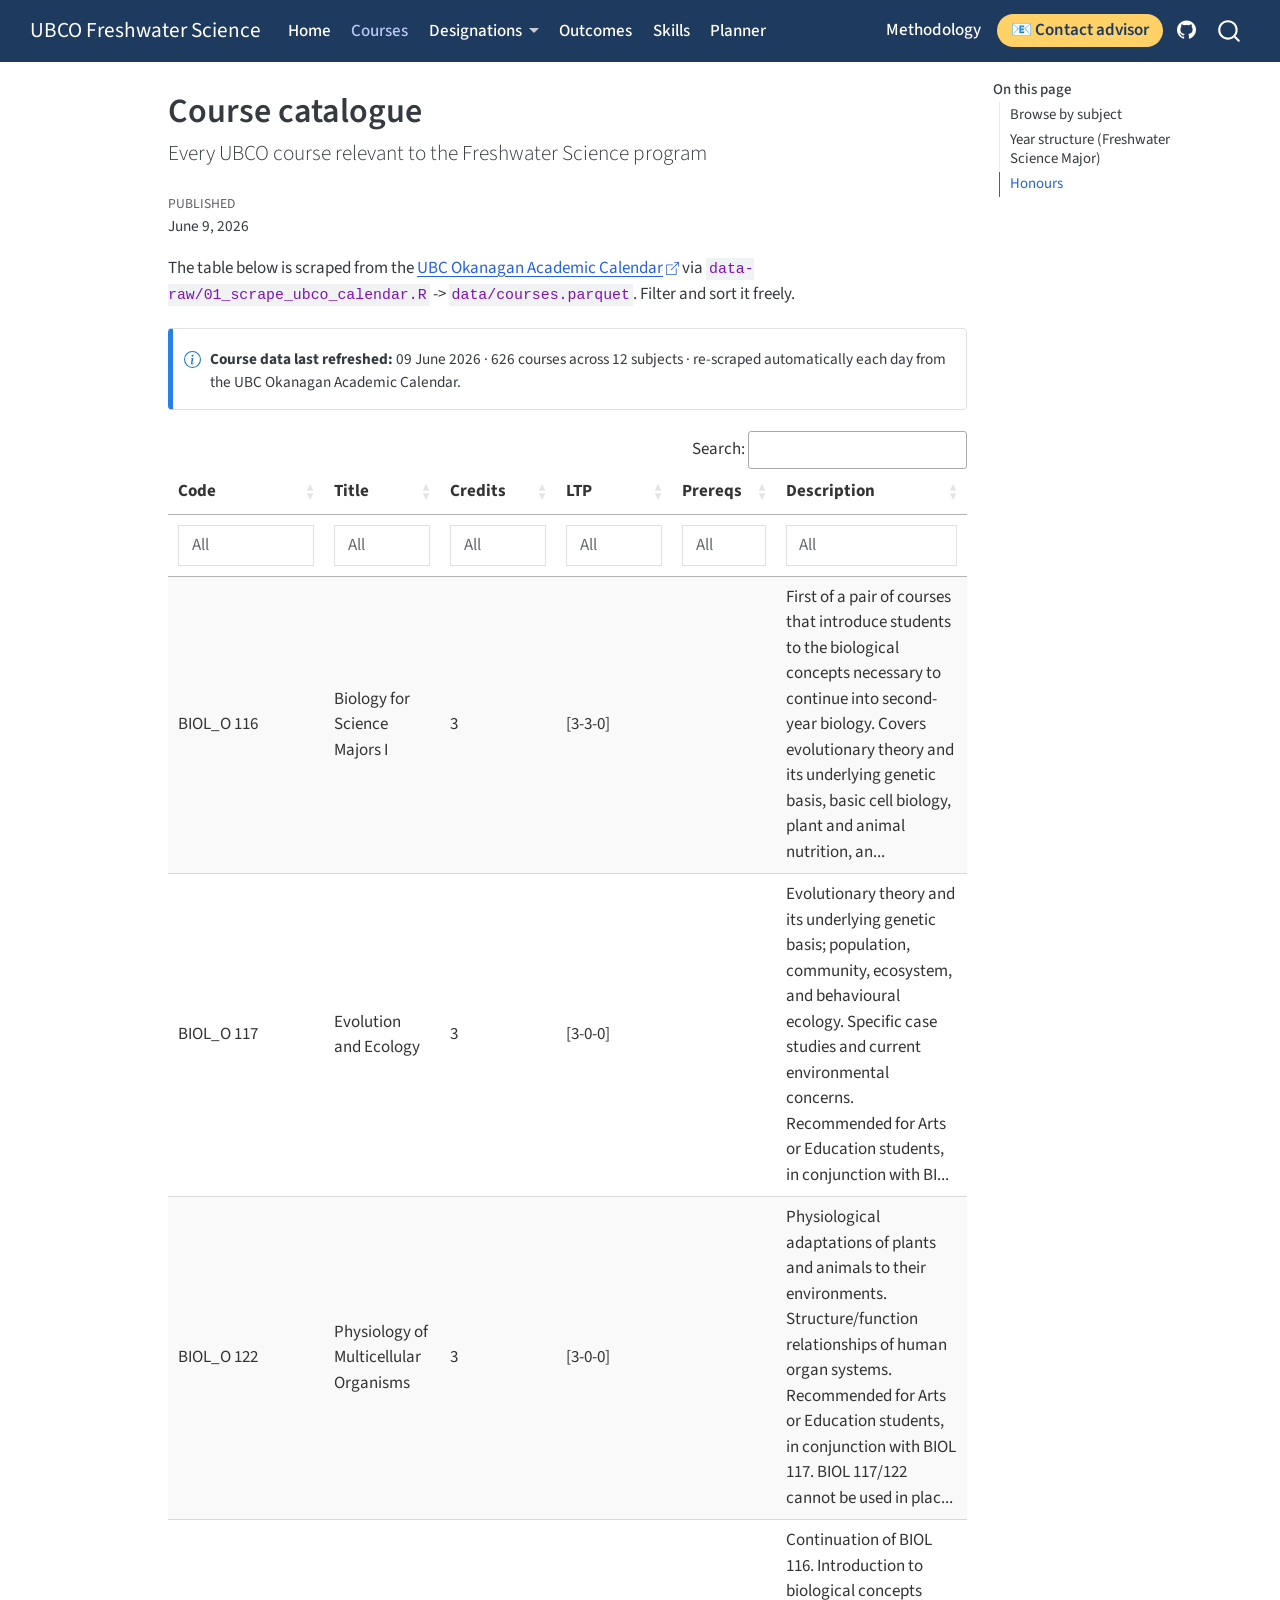
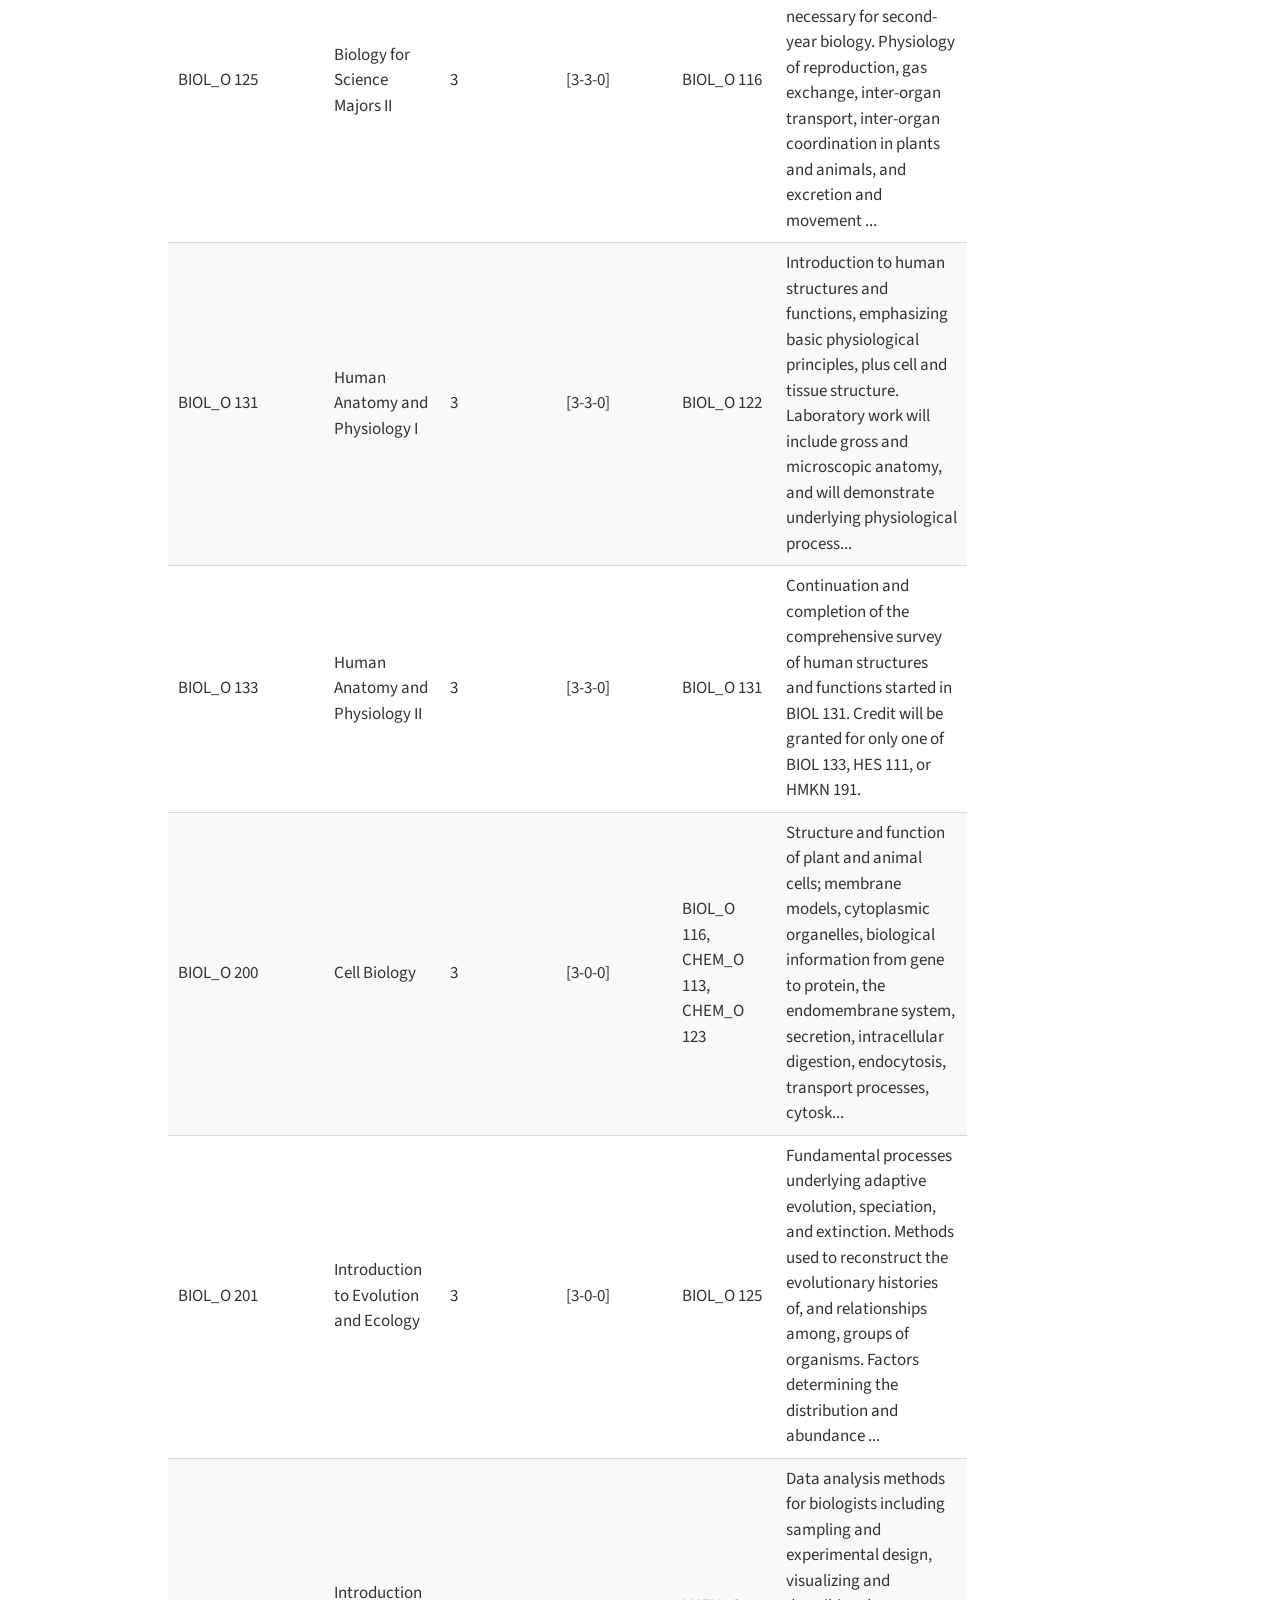
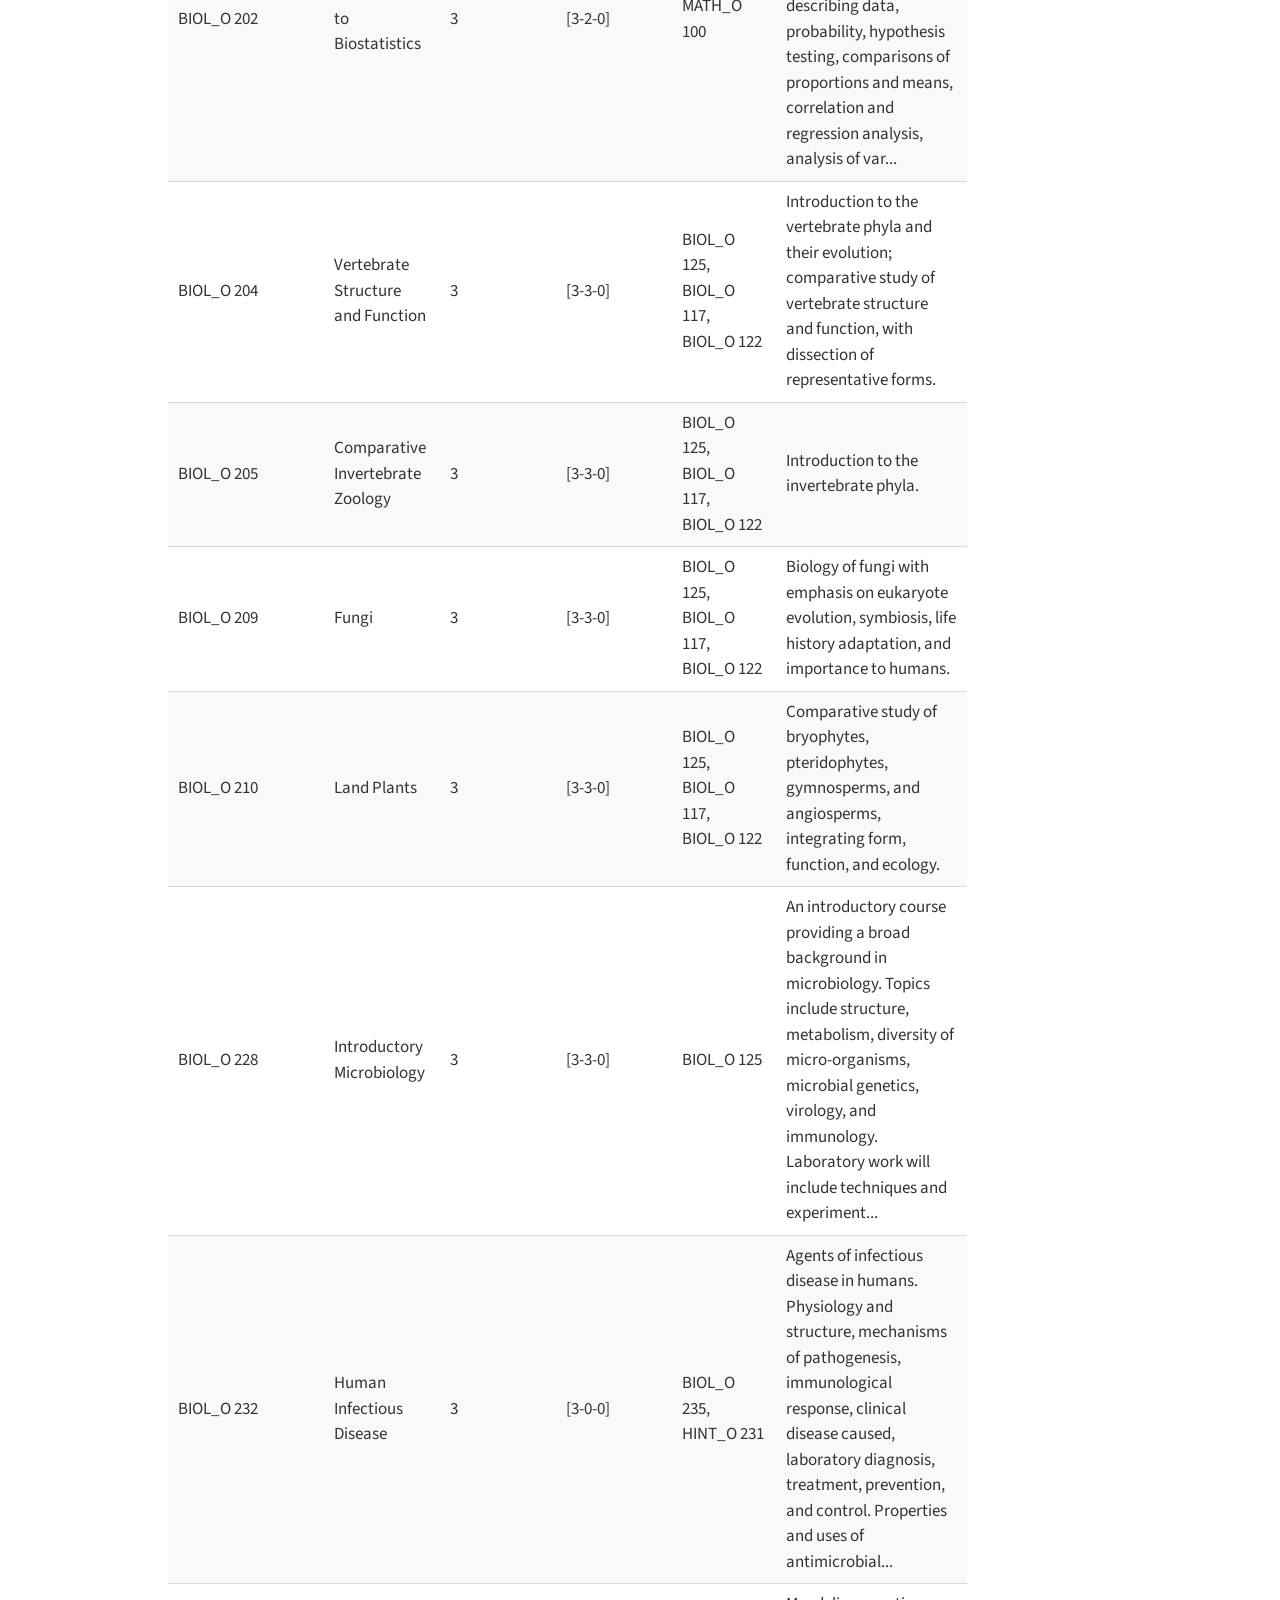
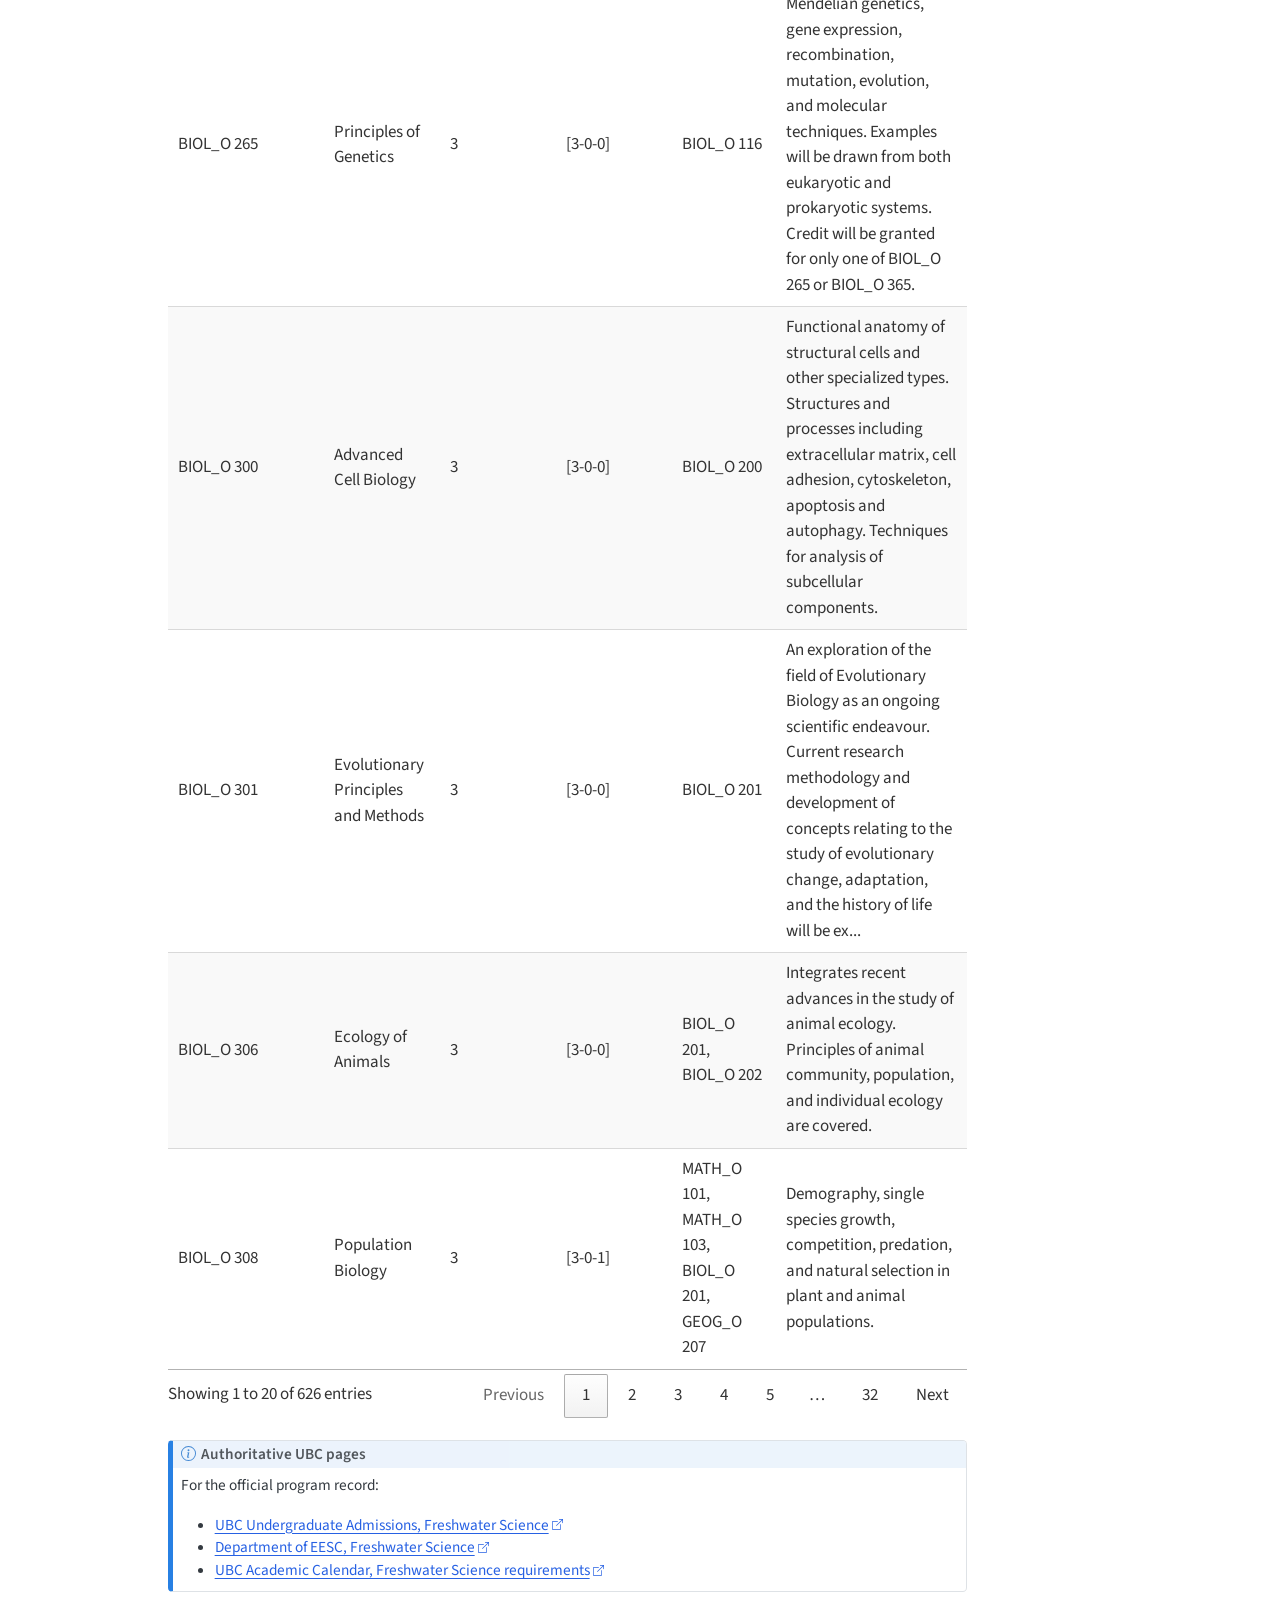
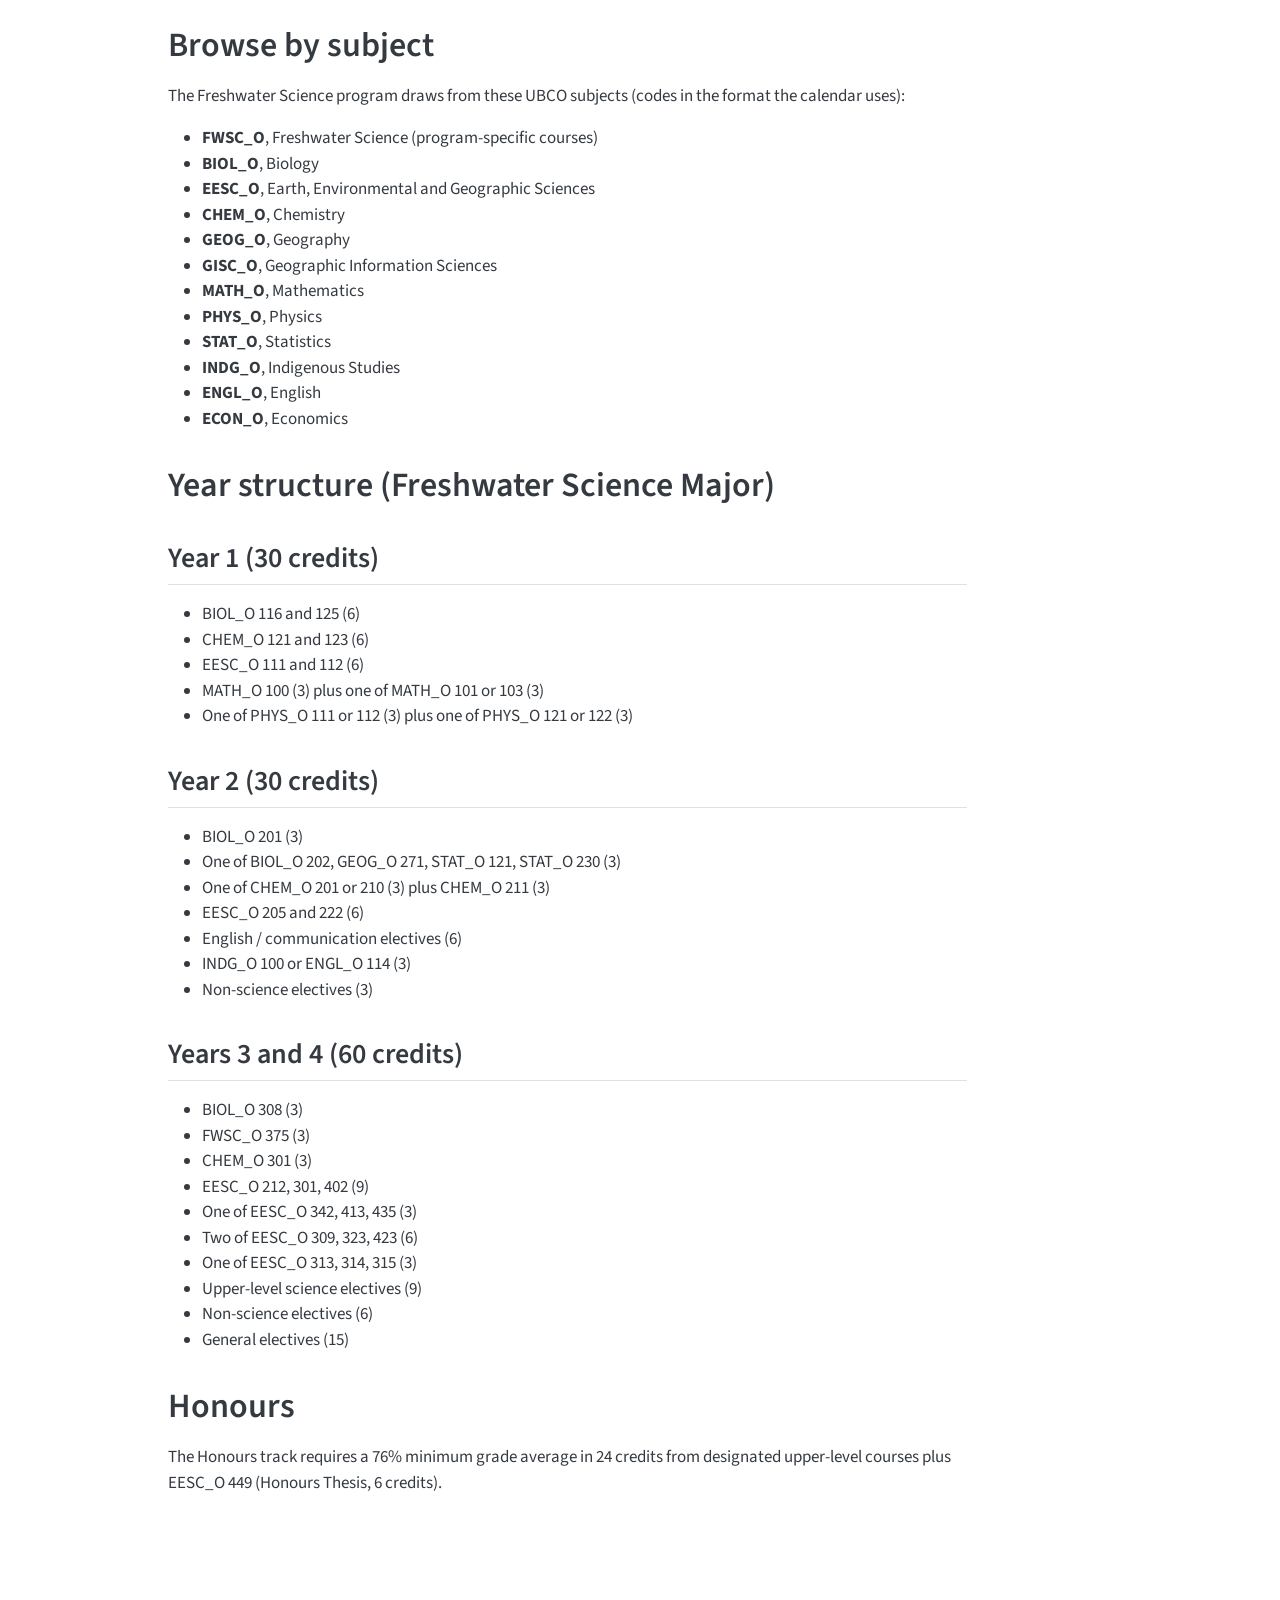
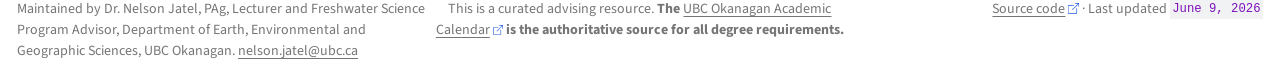
==== commit 66f9093b: "Built site for gh-pages" ====
--- a/courses/index.html
+++ b/courses/index.html
@@ -6,7 +6,7 @@
 
 <meta name="viewport" content="width=device-width, initial-scale=1.0, user-scalable=yes">
 
-<meta name="dcterms.date" content="2026-06-07">
+<meta name="dcterms.date" content="2026-06-09">
 
 <title>Course catalogue – UBCO Freshwater Science</title>
 <style>
@@ -207,7 +207,7 @@
     <div>
     <div class="quarto-title-meta-heading">Published</div>
     <div class="quarto-title-meta-contents">
-      <p class="date">June 7, 2026</p>
+      <p class="date">June 9, 2026</p>
     </div>
   </div>
   
@@ -226,14 +226,14 @@
 <i class="callout-icon"></i>
 </div>
 <div class="callout-body-container">
-<p><strong>Course data last refreshed:</strong> 07 June 2026 · 626 courses across 12 subjects · re-scraped automatically each day from the UBC Okanagan Academic Calendar.</p>
+<p><strong>Course data last refreshed:</strong> 09 June 2026 · 626 courses across 12 subjects · re-scraped automatically each day from the UBC Okanagan Academic Calendar.</p>
 </div>
 </div>
 </div>
 <div class="cell">
 <div class="cell-output-display">
-<div class="datatables html-widget html-fill-item" id="htmlwidget-6c5077bc887f13fd6cad" style="width:100%;height:auto;"></div>
-<script type="application/json" data-for="htmlwidget-6c5077bc887f13fd6cad">{"x":{"filter":"top","vertical":false,"filterHTML":"<tr>\n  <td data-type=\"character\" style=\"vertical-align: top;\">\n    <div class=\"form-group has-feedback\" style=\"margin-bottom: auto;\">\n      <input type=\"search\" placeholder=\"All\" class=\"form-control\" style=\"width: 100%;\"/>\n      <span class=\"glyphicon glyphicon-remove-circle form-control-feedback\"><\/span>\n    <\/div>\n  <\/td>\n  <td data-type=\"character\" style=\"vertical-align: top;\">\n    <div class=\"form-group has-feedback\" style=\"margin-bottom: auto;\">\n      <input type=\"search\" placeholder=\"All\" class=\"form-control\" style=\"width: 100%;\"/>\n      <span class=\"glyphicon glyphicon-remove-circle form-control-feedback\"><\/span>\n    <\/div>\n  <\/td>\n  <td data-type=\"number\" style=\"vertical-align: top;\">\n    <div class=\"form-group has-feedback\" style=\"margin-bottom: auto;\">\n      <input type=\"search\" placeholder=\"All\" class=\"form-control\" style=\"width: 100%;\"/>\n      <span class=\"glyphicon glyphicon-remove-circle form-control-feedback\"><\/span>\n    <\/div>\n    <div style=\"display: none;position: absolute;width: 200px;opacity: 1\">\n      <div data-min=\"0\" data-max=\"23\"><\/div>\n      <span style=\"float: left;\"><\/span>\n      <span style=\"float: right;\"><\/span>\n    <\/div>\n  <\/td>\n  <td data-type=\"character\" style=\"vertical-align: top;\">\n    <div class=\"form-group has-feedback\" style=\"margin-bottom: auto;\">\n      <input type=\"search\" placeholder=\"All\" class=\"form-control\" style=\"width: 100%;\"/>\n      <span class=\"glyphicon glyphicon-remove-circle form-control-feedback\"><\/span>\n    <\/div>\n  <\/td>\n  <td data-type=\"character\" style=\"vertical-align: top;\">\n    <div class=\"form-group has-feedback\" style=\"margin-bottom: auto;\">\n      <input type=\"search\" placeholder=\"All\" class=\"form-control\" style=\"width: 100%;\"/>\n      <span class=\"glyphicon glyphicon-remove-circle form-control-feedback\"><\/span>\n    <\/div>\n  <\/td>\n  <td data-type=\"character\" style=\"vertical-align: top;\">\n    <div class=\"form-group has-feedback\" style=\"margin-bottom: auto;\">\n      <input type=\"search\" placeholder=\"All\" class=\"form-control\" style=\"width: 100%;\"/>\n      <span class=\"glyphicon glyphicon-remove-circle form-control-feedback\"><\/span>\n    <\/div>\n  <\/td>\n<\/tr>","data":[["BIOL_O 116","BIOL_O 117","BIOL_O 122","BIOL_O 125","BIOL_O 131","BIOL_O 133","BIOL_O 200","BIOL_O 201","BIOL_O 202","BIOL_O 204","BIOL_O 205","BIOL_O 209","BIOL_O 210","BIOL_O 228","BIOL_O 232","BIOL_O 265","BIOL_O 300","BIOL_O 301","BIOL_O 306","BIOL_O 308","BIOL_O 310","BIOL_O 312","BIOL_O 313","BIOL_O 314","BIOL_O 318","BIOL_O 320","BIOL_O 341","BIOL_O 350","BIOL_O 354","BIOL_O 356","BIOL_O 357","BIOL_O 358","BIOL_O 359","BIOL_O 363","BIOL_O 366","BIOL_O 370","BIOL_O 380","BIOL_O 381","BIOL_O 382","BIOL_O 401","BIOL_O 402","BIOL_O 406","BIOL_O 410","BIOL_O 413","BIOL_O 414","BIOL_O 417","BIOL_O 422","BIOL_O 423","BIOL_O 424","BIOL_O 426","BIOL_O 430","BIOL_O 431","BIOL_O 432","BIOL_O 433","BIOL_O 440","BIOL_O 450","BIOL_O 451","BIOL_O 452","BIOL_O 459","BIOL_O 460","BIOL_O 461","BIOL_O 468","BIOL_O 477","BIOL_O 480","BIOL_O 501","BIOL_O 502","BIOL_O 507","BIOL_O 510","BIOL_O 512","BIOL_O 513","BIOL_O 514","BIOL_O 517","BIOL_O 530","BIOL_O 531","BIOL_O 532","BIOL_O 533","BIOL_O 552","BIOL_O 560","BIOL_O 568","BIOL_O 577","BIOL_O 599","BIOL_O 699","CHEM_O 121","CHEM_O 123","CHEM_O 201","CHEM_O 203","CHEM_O 204","CHEM_O 210","CHEM_O 211","CHEM_O 213","CHEM_O 214","CHEM_O 220","CHEM_O 301","CHEM_O 302","CHEM_O 304","CHEM_O 305","CHEM_O 311","CHEM_O 312","CHEM_O 317","CHEM_O 319","CHEM_O 322","CHEM_O 330","CHEM_O 333","CHEM_O 334","CHEM_O 335","CHEM_O 336","CHEM_O 337","CHEM_O 338","CHEM_O 347","CHEM_O 403","CHEM_O 412","CHEM_O 422","CHEM_O 424","CHEM_O 426","CHEM_O 429","CHEM_O 434","CHEM_O 447","CHEM_O 448","CHEM_O 449","CHEM_O 450","CHEM_O 451","CHEM_O 461","CHEM_O 462","CHEM_O 463","CHEM_O 464","CHEM_O 465","CHEM_O 474","CHEM_O 477","CHEM_O 481","CHEM_O 482","CHEM_O 484","CHEM_O 485","CHEM_O 507","CHEM_O 508","CHEM_O 519","CHEM_O 521","CHEM_O 522","CHEM_O 524","CHEM_O 525","CHEM_O 529","CHEM_O 533","CHEM_O 534","CHEM_O 535","CHEM_O 536","CHEM_O 537","CHEM_O 540","CHEM_O 549","CHEM_O 567","CHEM_O 568","CHEM_O 569","CHEM_O 574","CHEM_O 577","CHEM_O 581","CHEM_O 582","CHEM_O 584","CHEM_O 585","CHEM_O 591","CHEM_O 592","CHEM_O 649","ECON_O 101","ECON_O 102","ECON_O 204","ECON_O 205","ECON_O 221","ECON_O 225","ECON_O 232","ECON_O 260","ECON_O 295","ECON_O 297","ECON_O 308","ECON_O 309","ECON_O 310","ECON_O 320","ECON_O 321","ECON_O 322","ECON_O 327","ECON_O 328","ECON_O 330","ECON_O 331","ECON_O 334","ECON_O 338","ECON_O 339","ECON_O 340","ECON_O 345","ECON_O 347","ECON_O 351","ECON_O 352","ECON_O 353","ECON_O 355","ECON_O 356","ECON_O 358","ECON_O 360","ECON_O 361","ECON_O 363","ECON_O 367","ECON_O 370","ECON_O 371","ECON_O 372","ECON_O 386","ECON_O 391","ECON_O 401","ECON_O 402","ECON_O 409","ECON_O 427","ECON_O 452","ECON_O 486","ECON_O 491","ECON_O 493","ECON_O 495","ECON_O 496","ECON_O 497","ECON_O 498","ECON_O 499","EESC_O 101","EESC_O 104","EESC_O 106","EESC_O 111","EESC_O 112","EESC_O 121","EESC_O 200","EESC_O 201","EESC_O 203","EESC_O 204","EESC_O 205","EESC_O 206","EESC_O 212","EESC_O 222","EESC_O 301","EESC_O 304","EESC_O 309","EESC_O 312","EESC_O 313","EESC_O 314","EESC_O 315","EESC_O 316","EESC_O 322","EESC_O 323","EESC_O 335","EESC_O 341","EESC_O 342","EESC_O 350","EESC_O 356","EESC_O 360","EESC_O 367","EESC_O 390","EESC_O 395","EESC_O 396","EESC_O 398","EESC_O 402","EESC_O 413","EESC_O 422","EESC_O 423","EESC_O 425","EESC_O 431","EESC_O 435","EESC_O 447","EESC_O 449","EESC_O 450","EESC_O 451","EESC_O 495","EESC_O 496","EESC_O 502","EESC_O 512","EESC_O 513","EESC_O 514","EESC_O 520","EESC_O 540","EESC_O 541","EESC_O 550","EESC_O 551","EESC_O 552","EESC_O 553","EESC_O 560","EESC_O 599","EESC_O 699","ENGL_O 009","ENGL_O 104","ENGL_O 109","ENGL_O 112","ENGL_O 114","ENGL_O 150","ENGL_O 151","ENGL_O 153","ENGL_O 154","ENGL_O 155","ENGL_O 156","ENGL_O 201","ENGL_O 202","ENGL_O 203","ENGL_O 212","ENGL_O 213","ENGL_O 215","ENGL_O 220","ENGL_O 221","ENGL_O 222","ENGL_O 224","ENGL_O 226","ENGL_O 231","ENGL_O 232","ENGL_O 233","ENGL_O 234","ENGL_O 239","ENGL_O 250","ENGL_O 270","ENGL_O 291","ENGL_O 294","ENGL_O 297","ENGL_O 304","ENGL_O 305","ENGL_O 306","ENGL_O 309","ENGL_O 315","ENGL_O 319","ENGL_O 327","ENGL_O 330","ENGL_O 333","ENGL_O 336","ENGL_O 337","ENGL_O 338","ENGL_O 339","ENGL_O 340","ENGL_O 342","ENGL_O 344","ENGL_O 345","ENGL_O 346","ENGL_O 347","ENGL_O 349","ENGL_O 350","ENGL_O 351","ENGL_O 352","ENGL_O 353","ENGL_O 355","ENGL_O 357","ENGL_O 358","ENGL_O 364","ENGL_O 365","ENGL_O 374","ENGL_O 377","ENGL_O 378","ENGL_O 379","ENGL_O 383","ENGL_O 384","ENGL_O 385","ENGL_O 386","ENGL_O 387","ENGL_O 388","ENGL_O 391","ENGL_O 394","ENGL_O 395","ENGL_O 397","ENGL_O 402","ENGL_O 407","ENGL_O 409","ENGL_O 412","ENGL_O 423","ENGL_O 427","ENGL_O 428","ENGL_O 429","ENGL_O 430","ENGL_O 433","ENGL_O 434","ENGL_O 437","ENGL_O 443","ENGL_O 445","ENGL_O 451","ENGL_O 455","ENGL_O 456","ENGL_O 457","ENGL_O 458","ENGL_O 459","ENGL_O 462","ENGL_O 470","ENGL_O 472","ENGL_O 473","ENGL_O 475","ENGL_O 476","ENGL_O 477","ENGL_O 480","ENGL_O 482","ENGL_O 491","ENGL_O 493","ENGL_O 495","ENGL_O 497","ENGL_O 499","ENGL_O 501","ENGL_O 502","ENGL_O 503","ENGL_O 521","ENGL_O 522","ENGL_O 523","ENGL_O 524","ENGL_O 525","ENGL_O 531","ENGL_O 532","ENGL_O 533","ENGL_O 590","ENGL_O 599","FWSC_O 375","GEOG_O 108","GEOG_O 109","GEOG_O 110","GEOG_O 128","GEOG_O 129","GEOG_O 200","GEOG_O 201","GEOG_O 205","GEOG_O 213","GEOG_O 217","GEOG_O 221","GEOG_O 222","GEOG_O 233","GEOG_O 250","GEOG_O 255","GEOG_O 257","GEOG_O 270","GEOG_O 271","GEOG_O 280","GEOG_O 290","GEOG_O 295","GEOG_O 304","GEOG_O 314","GEOG_O 318","GEOG_O 341","GEOG_O 351","GEOG_O 352","GEOG_O 353","GEOG_O 354","GEOG_O 356","GEOG_O 358","GEOG_O 359","GEOG_O 365","GEOG_O 367","GEOG_O 371","GEOG_O 421","GEOG_O 422","GEOG_O 423","GEOG_O 425","GEOG_O 426","GEOG_O 427","GEOG_O 431","GEOG_O 434","GEOG_O 435","GEOG_O 438","GEOG_O 445","GEOG_O 452","GEOG_O 454","GEOG_O 458","GEOG_O 460","GEOG_O 461","GEOG_O 466","GEOG_O 470","GEOG_O 473","GEOG_O 474","GEOG_O 480","GEOG_O 486","GEOG_O 491","GEOG_O 494","GEOG_O 498","GISC_O 380","GISC_O 381","GISC_O 480","INDG_O 100","INDG_O 102","INDG_O 104","INDG_O 105","INDG_O 201","INDG_O 202","INDG_O 203","INDG_O 204","INDG_O 205","INDG_O 210","INDG_O 295","INDG_O 301","INDG_O 302","INDG_O 303","INDG_O 304","INDG_O 305","INDG_O 306","INDG_O 307","INDG_O 308","INDG_O 309","INDG_O 310","INDG_O 319","INDG_O 401","INDG_O 404","INDG_O 405","INDG_O 420","INDG_O 440","INDG_O 450","INDG_O 460","INDG_O 481","INDG_O 486","INDG_O 494","INDG_O 495","INDG_O 499","MATH_O 100","MATH_O 101","MATH_O 103","MATH_O 111","MATH_O 116","MATH_O 125","MATH_O 126","MATH_O 142","MATH_O 160","MATH_O 200","MATH_O 220","MATH_O 221","MATH_O 222","MATH_O 225","MATH_O 303","MATH_O 307","MATH_O 308","MATH_O 311","MATH_O 312","MATH_O 313","MATH_O 317","MATH_O 319","MATH_O 323","MATH_O 327","MATH_O 328","MATH_O 330","MATH_O 339","MATH_O 340","MATH_O 350","MATH_O 408","MATH_O 409","MATH_O 410","MATH_O 427","MATH_O 428","MATH_O 430","MATH_O 432","MATH_O 441","MATH_O 442","MATH_O 443","MATH_O 448","MATH_O 459","MATH_O 460","MATH_O 461","MATH_O 462","MATH_O 464","MATH_O 465","MATH_O 510","MATH_O 523","MATH_O 527","MATH_O 528","MATH_O 538","MATH_O 549","MATH_O 559","MATH_O 562","MATH_O 563","MATH_O 564","MATH_O 565","MATH_O 570","MATH_O 590","MATH_O 600","MATH_O 601","MATH_O 604","MATH_O 605","MATH_O 610","MATH_O 620","MATH_O 649","MATH_O 670","PHYS_O 111","PHYS_O 112","PHYS_O 121","PHYS_O 122","PHYS_O 200","PHYS_O 215","PHYS_O 216","PHYS_O 225","PHYS_O 231","PHYS_O 232","PHYS_O 301","PHYS_O 304","PHYS_O 305","PHYS_O 310","PHYS_O 314","PHYS_O 320","PHYS_O 324","PHYS_O 328","PHYS_O 331","PHYS_O 335","PHYS_O 336","PHYS_O 360","PHYS_O 400","PHYS_O 401","PHYS_O 402","PHYS_O 403","PHYS_O 407","PHYS_O 408","PHYS_O 418","PHYS_O 420","PHYS_O 425","PHYS_O 441","PHYS_O 448","PHYS_O 449","PHYS_O 450","PHYS_O 451","PHYS_O 474","PHYS_O 534","PHYS_O 535","PHYS_O 539","PHYS_O 540","PHYS_O 544","PHYS_O 546","PHYS_O 547","PHYS_O 548","PHYS_O 549","PHYS_O 649","STAT_O 121","STAT_O 124","STAT_O 203","STAT_O 205","STAT_O 230","STAT_O 303","STAT_O 324","STAT_O 400","STAT_O 401","STAT_O 403","STAT_O 406","STAT_O 448","STAT_O 449","STAT_O 507","STAT_O 538","STAT_O 547","STAT_O 560"],["Biology for Science Majors I","Evolution and Ecology","Physiology of Multicellular Organisms","Biology for Science Majors II","Human Anatomy and Physiology I","Human Anatomy and Physiology II","Cell Biology","Introduction to Evolution and Ecology","Introduction to Biostatistics","Vertebrate Structure and Function","Comparative Invertebrate Zoology","Fungi","Land Plants","Introductory Microbiology","Human Infectious Disease","Principles of Genetics","Advanced Cell Biology","Evolutionary Principles and Methods","Ecology of Animals","Population Biology","Applied Plant Science I","Virology","Science Writing","Medical Microbiology","Immunology","Applied Plant Science II","Neurobiology","Clinical Neuroscience","Cell Physiology","Comparative Animal Physiology","Introduction to Entomology","Plant Ecophysiology","Physiology Laboratory","Developmental Biology","Molecular Genetics","African Savannah Biology","Food and Industrial Microbiology","Environmental Microbiology","Prokaryotic Physiology","Spatial Ecology","Statistical Modelling for Biological Data","Functional Glycoscience","Plant-Microbe Interactions","Wildfire and Wildlife","Advanced Field Ecology","Evolutionary Ecology","Conservation Biology","Endocrinology","Global Food Systems: Society, Ecology, Sustainability","Cancer Biology","Special Topics in Biology, Lecture Format","Special Topics in Biology, Laboratory Format","Special Topics in Biology, Lecture and Laboratory Format","Special Topics in Biology, Experiential Learning Format","Honours Thesis","Honours Thesis Part I","Honours Thesis Part II","Directed Studies in Biology","Behavioural Ecology","Population Genetics","Cell Signaling","Molecular Approaches in Ecology and Evolution","Bioinformatics","Mycology","Biology Seminar","Statistical Modelling for Biological Data","The Biochemical Basis of Disease","Plant-Microbe Interactions","Spatial Ecology","Conservation Biology","Advanced Field Ecology","Evolutionary Ecology","Special Topics in Biology, Lecture Format","Special Topics in Biology, Laboratory Format","Special Topics in Biology, Lecture and Laboratory Format","Special Topics in Biology, Experiential Learning Format","Directed Studies in Biology","Population Genetics","Molecular Approaches in Ecology and Evolution","Bioinformatics","M.Sc. Thesis","Ph.D. Thesis","Atomic and Molecular Chemistry","Physical and Organic Chemistry","Introduction to Physical Chemistry","Introduction to Organic Chemistry","Organic Chemistry","Physical Chemistry for Earth, Environmental, and Life Sciences","Analytical Chemistry","Organic Chemistry for Biological Sciences I","Organic Chemistry for Biological Sciences II","Atomic Structure and Molecular Bonding","Aqueous Environmental Chemistry","Atmospheric Environmental Chemistry","Advanced Physical Chemistry","Biophysical Chemistry","Instrumental Analytical Chemistry","Introduction to Quantum Mechanics and Spectroscopy","Environmental Physical Organic Chemistry","Building Scientific Instrumentation","Methods in Forensic Chemical Analysis","Advanced Organic Chemistry","Spectroscopic Techniques in Organic Chemistry","Green Organic Chemistry","Bioinorganic Chemistry","Green Inorganic Chemistry","Coordination Chemistry","Organometallic Chemistry","Directed Studies in Chemistry","Enzymology","Methods in Metabolomics","Special Topics in Chemistry, Lecture Format","Organometallic Catalysts","Advanced Inorganic Synthesis","Main Group Chemistry","Chromatography and Mass Spectrometry","Directed Studies in Chemistry Literature and Data Analysis","Directed Studies in Chemistry, Independent Study Format","Honours Thesis","Honours Thesis Part I","Honours Thesis Part II","Advanced Analytical Chemistry Laboratory","Advanced Inorganic Chemistry Laboratory","Advanced Organic Chemistry Laboratory","Advanced Physical and Biophysical Chemistry Laboratory","Advanced Chemistry Laboratory in Special Topics","Solar Energy","Molecular and Cellular Biophysics","Organic Synthesis","Advanced Organic Chemistry: Reactions, Mechanisms, and Synthesis","Chemical Biology","Natural Product Biosynthesis and Synthetic Biology","Topics in Physical Chemistry, Laboratory and Lecture Format","Topics in Physical Chemistry, Lecture Format","Building Scientific Instrumentation","Topics in Inorganic Chemistry, Laboratory and Lecture Format","Topics in Inorganic Chemistry, Lecture Format","Organometallic Catalysts","Advanced Inorganic Synthesis","Main Group Chemistry","Metabolomics","Chromatography and Mass Spectrometry","Topics in Analytical Chemistry, Independent Study Format","Topics in Analytical Chemistry, Lecture and Laboratory Format","Topics in Analytical Chemistry, Lecture Format","Graduate Seminar in Chemistry","M.Sc. Thesis","Topics in Organic Chemistry, Laboratory and Lecture Format","Topics in Organic Chemistry, Lecture Format","Advanced Mechanistic Enzymology","Solar Energy","Molecular and Cellular Biophysics","Organic Synthesis","Advanced Organic Chemistry: Reactions, Mechanisms, and Synthesis","Chemical Biology","Natural Product Biosynthesis and Synthetic Biology","Biocatalysis","Nucleic Acids - Structure and Function","Ph.D. Thesis","Principles of Microeconomics","Principles of Macroeconomics","Intermediate Microeconomic Analysis","Intermediate Macroeconomic Analysis","Introduction to Strategic Thinking","Data and Statistics for Economics","History of Economic Thought","Poverty and Inequality","Managerial Economics","Economics of Sports","Intermediate Microeconomics II","Intermediate Macroeconomics II","Writing Economics for the Media","Introduction to Mathematical Economics","Experimental Economics","Game Theory","Introduction to Empirical Economics","Methods of Empirical Research","World Economy to 1800","World Economy since 1800","American Economic History since 1840","Introduction to the Austrian School of Economics","Economics of Technological Change","Financial Economics","Money and Banking","Monetary Economics","Women in the Economy","Public Sector Economics","Urban and Transportation Economics","International Trade","International Finance","Competitiveness in the International Economy","Labour Economics","Economics of Industrial Relations","Health Economics","The Economic Analysis of Criminal Law","Cost-Benefit Analysis","Economics of the Environment","Natural Resource Economics","Industrial Organization and Regulation","Topics in Economics","Applied Microeconomic Analysis","Applied Macroeconomic Analysis","Economic Growth Theory","Econometrics","Urban Economics","Student Directed Seminar","Advanced Topics in Economics","Directed Studies","Honours Seminar","Honours PPE Seminar","Directed Studies for PPE Major","PPE Honours Thesis","Honours Essay","Environmental Science","Four Billion Years and Counting","The Catastrophic Earth","Earth Science","Environmental Earth Science","Earth History","Mineralogy","Introduction to Petrology","Structural Geology","Geochemistry","Introduction to Hydrology","Soil Science","Atmospheric Environments","Geomorphology","Limnology","Anthropogenic Climate Change","Global Biogeochemistry","Forest Science and Management","Management of Forested Watersheds","Environmental Impact Assessment: Process, Regulation and Administration","Environmental Impact Assessment: Techniques and practice","Wildfire Science and Management","Advanced Petrology","Geochemistry","Field Techniques","Quaternary Paleoecology and Environmental Change","Hydrogeology","Geophysics","Stratigraphy and Sedimentology","Geologic Resources","Energy Resources and Systems","Geological Field Mapping","Special Topics in Earth and Environmental Sciences, Lecture Format","Special Topics in Earth and Environmental Sciences, Lecture and Laboratory Format","Technical Communication","Freshwater Management","Analytical Methods in Hydrology","Fluvial Geomorphology","Tracers of Natural Processes","Tectonics and Orogenesis","Quaternary Glacial Environments","Fluvial Field Techniques","Directed Studies in Earth and Environmental Sciences, Independent Study Format","Honours Thesis","Honours Thesis Part I","Honours Thesis Part II","Advanced Special Topics in Earth and Environmental Sciences, Lecture Format","Advanced Special Topics in Earth and Environmental Sciences, Lecture and Laboratory Format","Environmetrics","Applied Data Analysis in Geosciences, Lecture Format","Applied Data Analysis in Geosciences, Lecture and Lab Format","Applied Data Analysis in Geosciences, Independent Study Format","Isotope Hydrology","Directed Readings in Earth and Environmental Sciences, Independent Study Format","Directed Readings in Earth and Environmental Sciences, Lecture and Independent Study Format","Research in Earth and Environmental Sciences","Special Topics in Earth and Environmental Sciences, Lecture Format","Special Topics in Earth and Environmental Sciences, Lecture and Lab Format","Special Topics in Earth and Environmental Sciences, Experiential Learning Format","Graduate Seminar","M.Sc. Thesis","Ph.D. Dissertation","Preparation for University Writing","University Writing: Indigenous Perspectives","Studies in Composition (Enhanced)","Studies in Composition","Studies in Composition: Indigenous Perspectives","Introduction to Literary Genre","Critical Studies in Literature","Readings in Narrative","Indigenous Narrative","Writing and Making Technology in the Humanities","Environmental Literature","Children's Literature and Publishing","Interior Salishan Literatures: Concepts and Frameworks","Topics in Composition","Children's Literature","British Literature, 1900 to the present","Reading Screens","Foundations: Literature in Historical Context 1","Foundations: Literature in Historical Context 2","Literature in Canada","Foundations: Reading Across Borders","Drama","Introduction to Popular Narrative","Reading Popular Culture","American Literature","Foundations: Indigenous Literature","The Bible in English Literature","Foundations: Interdisciplinary Theory and Method in Literary Research","Topics in Women's Literature","African Literary Canon","Interdisciplinarity and English Literature","Reading Animals","Advanced Composition","The Self-Conscious Text","The Programmed World","Modern Critical Theory and Interdisciplinary Methods","Studies in Backgrounds to 16th-Century Literature","Studies in Romanticism","Canadian Poetry","Regionalism in Canadian Literature","Canadian Fiction","Studies in Backgrounds to American Literature","American Literature between the Wars","American Literature after World War II","American Literature from the Civil War to WWI","Introduction to Old English","Auto/Biography Survey","Topics in Medieval Studies","Studies in Backgrounds to International Literature in English","Introduction to Middle English","16th-Century Studies","17th-Century Literature","16th- and 17th-Century Studies","16th- and 17th-Century Drama","Shakespeare: Earlier Works","Shakespeare: Later Works","Studies in Backgrounds to Literature: Special Topics","Restoration Drama and Culture","Eighteenth-Century Drama","19th-Century Studies","Major Authors of the 19th Century","British Literature in the Age of Enlightenment","English-Canadian Screen Culture","Documentary and Docudrama","Colonialism and Decolonization","Contemporary British Novel","Human Rights, Literature, and Culture","Settler Studies, Literature, and Culture","Studies in Transatlantic Modernism","Indigenous Literature: Intellectual Traditions","Beyond Anthropocentrism","Afropolitan Literature","Interdisciplinary Studies in English Literature","Popular Literature","Contemporary Environmental Writing","Adolescence in Literature, Popular Culture and Cultural Theory","Media and Contemporary Readers","Topics in Digital Humanities","Interdisciplinary Studies in Critical Theory","Approaches to 16th- and/or 17th-Century Literature: Special Topics","Chaucer's Earlier Poetry","Chaucer's Canterbury Tales","Topics in Middle English Literature","Feminist Forerunners: Early Modern Women's Literature and Contemporary Theory","English Novel in the 18th Century","Special Topics in 18th-Century Literature","Postcolonial Studies","Studies in 18th-Century Women's Writing","The Victorian Novel","Postcolonialism and British Literature","Reading Gothic Film","Topics in Auto/Biography","Posthumanism and Critical Animal Studies","Canadian Environmental Writing","Major Authors of the 20th and 21st Centuries","20th- and 21st-Century British Studies","Canadian Studies","American Studies","Studies in Indigenous Literature and Criticism","Topics in American Poetry","Climate Change and Culture","Literature and Science","Studies in International Literature in English","Gender, Race and Medicine","Black Intellectual Traditions","Topics in Popular Culture","Directed Studies","Fourth-Year Seminar","Honours Essay","Methodologies: Critical Theory","Interdisciplinary Approaches to Literature and Culture","Practices in the Profession of Literary Studies and Related Disciplines","Topics in Historical Periods and Movements","Topics in Genre Studies","Topics in National/International Literatures and Culture","Individual Author Studies","Studies in Diversity and Identity","Place and Power","Culture and Location","Narrating Place","Independent Research Paper","Master's Thesis","Flora and Fauna of Inland Waters","Earth Systems: Weather, Climate, and Life","Earth Systems: Landscape Dynamics","Introduction to Physical Geography: Place, Process, and People","Human Geography: Space, Place, and Community","Human Geography: Resources, Development, and Society","Atmospheric Environments","Introduction to Research in Sustainability and Geography","Introduction to Hydrology","Introduction to Environmental Issues","Geographies of British Columbia","Food Systems I: System Thinking","Geomorphology","Climate Change and Society","Introduction to Urban Geography","Space and Culture","Seeing our World: An Introduction to Visual Geographies","Introduction to Cartography and Mapmaking","Geographic Data Analysis","Development Geography","Introduction to the Geography of Canada","People, Places and Pinot","Anthropogenic Climate Change","Environmental Impact Assessment: Process, Regulation and Administration","Rural Geographies","Quaternary Paleoecology and Environmental Change","Urban Social Geography","Community Planning I: Resilient Cities","Geographies of Migration and Settlement","Urban Canada: Growth, Form, and Structure","Stratigraphy and Sedimentology","Gender, Place, and Culture","Culture, Space, and Politics","Parks and Protected Areas","Energy Resources Management","Research Strategies in Human Geography","Geography of Food Systems","Fluvial Geomorphology","Development of Environmental Thought","Feminist Geographies of (Un)Belonging","Queer Geographies","Digital Worlds: Space, Technology, and Society","Resource Management Policy and Practice","Geography of Tourism Development","Wine Geographies","Learning in Place: Exploring Community in British Columbia","Political Ecology","Community Planning II: Building the Future","Geography of Housing","Population Geography","Critical Geographies of the Anthropocene","Sustainability in the Okanagan: Planning and Political Processes","Soil Science","Community Based Participatory Research: Theory and Practice","Cartography and Society","Qualitative Research in Human Geography","Advanced Seminar in Critical Geography","Student Directed Seminar","Selected Topics in Geography","Interdisciplinary Approaches in Community, Culture and Global Studies","Directed Studies in Geography","Fundamentals of Geographic Information Science I","Fundamentals of Geographic Information Science II","Practical Applications in GIS","Introduction to Decolonization: Indigenous Studies","Introduction to Indigeneity: Ways of Knowing","Syilx/Indigenous Leadership Structures &amp; Frameworks A","Syilx/Indigenous Leadership Structures and Frameworks B","Okanagan Indigenous Peoples' Historical Perspectives","Interior Salishan Literatures: Concepts and Frameworks","Indigenous Peoples' Historical Perspectives","Métis Peoples and Perspectives","Indigenous Identities","Indigenous Peoples of the Americas","Indigenous Studies: Special Topics","Examining an Indigenous Methodology: En'owkinwixw","Indigenous Governance","Indigenous Studies Theory and Methodology","Indigenous Studies Field Methods","Indigenous Justice","Indigenous Land Rights","Traditional Ecological Knowledge","Indigenous Culture, Heritage, and Intellectual Property","Indigenous Perspectives on Health","Indigenous Women's Perspectives: Gender, Nation, State, Resistance","Indigenous Perspectives on Health and Physical Activity","Research Applications","Indigenous Peoples United Nations and Global Issues","Indigenous Education: History and Revitalization","Indigenous Perspectives on Food, Place, Identity, and Biodiversity","Residential Schools and Reconciliation","Indigenous Women, Activisms, Feminisms","Indigenous Studies Internship","Directed Studies: Readings in Indigenous Studies","Student Directed Seminar","Interdisciplinary Approaches in Community, Culture and Global Studies","Advanced Topics in Indigenous Studies","Indigenous Studies Capstone Project","Differential Calculus with Applications to Physical Sciences and Engineering","Integral Calculus with Applications to Physical Sciences and Engineering","Integral Calculus with Applications to Life Sciences","Finite Mathematics","Calculus I for Management and Economics","Pre-Calculus","Basic Mathematics: An Indigenous Perspective","Calculus II for Management and Economics","Mathematical Reasoning for Arts and Education","Calculus III","Mathematical Proof","Matrix Algebra","Linear Algebra","Introduction to Differential Equations","Numerical Analysis","Applied Linear Algebra","Euclidean Geometry","Abstract Algebra I","Introduction to Number Theory","Topics in Number Theory","Calculus IV","Introduction to Partial Differential Equations","Applied Abstract Algebra","Analysis I","Analysis II","Abstract Algebra II","Introduction to Dynamical Systems","Introduction to Linear Programming","Complex Variables and Applications","Differential Geometry","Mathematics of Financial Derivatives","Introduction to General Topology","Real Analysis","Functional Analysis","Special Topics in Optimization and Analysis","Special Topics in Algebra and Number Theory","Modelling of Discrete Optimization Problems","Optimization in Graphs and Networks","Graph Theory","Directed Studies in Mathematics","Mathematical Biology","Special Topics in Mathematics","Continuous Optimization","Derivative-Free Optimization","Nonconvex Optimization","Splitting Algorithms and Modern Operator Theory","General Topology","Combinatorial Optimization","Real Analysis","Functional Analysis","Algebraic Number Theory","Thesis for Master's Degree","Mathematical Biology","Derivative-Free Optimization","Convex Optimization and Non-smooth Analysis","Nonconvex Optimization","Splitting Algorithms and Modern Operator Theory","Optimization and Analysis I","Graduate Seminar","Topics in Algebra","Topics in Analysis","Topics in Optimization","Topics in Applied Mathematics","Topics in Pure Mathematics","Directed Studies in Mathematics","Ph.D. Thesis","Optimization and Analysis II","Introductory Physics for the Physical Sciences I","Introductory Physics for the Life Sciences I","Introductory Physics for the Physical Sciences II","Introductory Physics for the Life Sciences II","Relativity and Quanta","Thermodynamics","Mechanics I","Intermediate Electricity and Magnetism","Introduction to Electronics","Modern Physics Laboratory","Electricity and Magnetism","Introduction to Quantum Mechanics","Introduction to Biophysics","Introduction to Medical Physics","Fluids","Environmental Physics","Waves","Advanced Mechanics","Experimental Physics I","The Universe from Aristotle to Hawking","Introduction to Medical Imaging and Radiation Safety","Special Topics in Physics","Introduction to Elementary Particles","Electromagnetic Theory","Advanced Quantum Mechanics","Statistical Mechanics","Introduction to General Relativity","Optics","Methods of Theoretical Physics","Data and Image Processing","Low-Temperature Physics","Experimental Physics II","Directed Studies in Physics","Honours Thesis","Honours Thesis Part I","Honours Thesis Part II","Solid State Physics","Radiotherapy Physics I","Radiotherapy Physics II","Radiation Dosimetry","Medical Imaging","Radiation Biophysics","Clinical Shadowing","Anatomy and Physiology for the Medical Physicist","Special Topics in Medical Physics","Master's Thesis","Doctoral Dissertation","Elementary Statistics","Business Statistics","Introduction to Probability","Introduction to Mathematical Statistics","Introductory Statistics","Intermediate Probability","Mathematical Finance","Statistical Communication and Consulting","Probability and Statistical Inference","Stochastic Processes","Environmetrics","Directed Studies in Statistics","Special Topics in Statistics","Sampling and Design","Advanced Statistical Modelling","Topics in Statistics","Probability and Stochastic Processes"],[3,3,3,3,3,3,3,3,3,3,3,3,3,3,3,3,3,3,3,3,3,3,3,3,3,3,3,3,3,3,3,3,3,3,3,3,3,3,3,3,3,3,3,3,3,3,3,3,3,3,null,null,null,null,6,3,3,null,3,3,3,3,3,3,3,3,3,3,3,3,3,3,null,null,null,null,null,3,3,3,21,0,3,3,3,3,3,3,3,3,3,3,3,3,3,3,3,3,3,3,3,3,3,3,3,3,3,3,null,3,3,null,3,3,3,3,3,null,6,3,3,3,3,3,3,3,3,3,3,3,3,3,null,null,3,null,null,3,3,3,3,3,null,null,null,1,23,null,null,3,3,3,3,3,3,3,3,3,0,3,3,3,3,3,3,3,3,3,3,3,3,3,3,3,3,3,3,3,3,3,3,3,3,3,3,3,3,3,3,3,3,3,3,3,3,3,3,3,3,null,3,3,3,3,3,null,3,null,3,3,3,3,3,3,3,3,3,3,3,3,3,3,3,3,3,3,3,3,3,3,3,3,3,3,3,3,3,3,3,3,3,3,3,3,3,null,null,3,3,3,3,3,3,3,3,null,6,3,3,null,null,3,3,3,3,3,null,null,3,null,null,null,1,23,0,3,3,6,3,3,3,3,3,3,3,3,6,3,null,3,3,3,3,3,3,3,3,null,3,3,3,3,3,3,3,null,3,3,3,3,null,null,null,null,null,null,null,3,3,3,3,3,null,null,3,null,null,null,3,3,3,null,3,3,null,null,null,3,3,3,3,3,3,3,3,null,3,null,null,3,3,3,null,null,null,3,3,null,3,3,null,null,3,3,3,3,null,3,3,null,null,null,null,3,null,3,null,null,3,3,null,null,null,6,3,null,3,null,null,null,null,null,null,null,null,9,12,3,3,3,3,3,3,3,3,3,3,3,3,3,3,3,3,3,3,3,3,3,3,3,3,3,3,3,3,3,3,3,3,3,3,3,3,3,3,3,3,3,3,3,3,3,3,3,3,3,3,3,3,3,3,3,3,3,null,null,3,null,3,3,3,3,3,3,3,3,3,3,3,3,3,null,3,3,3,3,3,3,3,3,3,3,3,3,3,3,3,3,3,3,3,null,3,null,6,3,3,3,3,3,3,3,3,3,3,3,3,3,3,3,3,3,3,3,3,3,3,3,3,3,3,3,3,3,3,3,3,3,3,null,null,3,3,3,null,3,null,3,3,3,3,3,3,3,3,3,12,3,3,3,3,3,null,null,null,null,null,null,null,null,0,null,3,3,3,3,3,3,3,3,3,3,3,3,3,3,3,3,3,3,3,3,3,null,3,3,3,3,3,3,3,3,3,3,null,6,3,3,3,3,3,3,3,3,2,1,null,12,0,3,3,3,3,3,3,3,3,3,3,3,null,null,3,3,null,3],["[3-3-0]","[3-0-0]","[3-0-0]","[3-3-0]","[3-3-0]","[3-3-0]","[3-0-0]","[3-0-0]","[3-2-0]","[3-3-0]","[3-3-0]","[3-3-0]","[3-3-0]","[3-3-0]","[3-0-0]","[3-0-0]","[3-0-0]","[3-0-0]","[3-0-0]","[3-0-1]",null,"[3-0-0]","[3-0-0]","[3-0-0]","[3-0-0]",null,"[3-0-0]","[3-0-0]",null,"[3-0-0]","[3-3-0]","[3-3-0]","[1-4-0]","[3-3-0]","[3-0-0]","[3-0-0]","[3-0-0]","[3-0-0]","[3-0-0]","[3-0-0]","[3-0-0]","[3-0-0]","[3-0-0]","[3-0-0]","[3-0-1]","[3-0-0]","[3-0-0]","[3-0-0]","[3-0-0]","[3-0-0]",null,null,null,null,null,null,null,null,"[3-0-0]","[3-0-0]","[3-0-0]","[3-0-0]",null,"[3-0-1.5]",null,"[3-0-0]",null,null,"[3-0-0]","[3-0-0]",null,"[3-0-0]",null,null,null,null,null,"[3-0-0]","[3-0-0]",null,null,null,"[3-3-0]","[3-3-0]",null,"[3-3-0]","[3-3-0]",null,"[3-3-0]",null,null,"[3-3-0]","[3-0-0]","[3-0-0]",null,null,"[3-4-0]",null,null,"[3-3-0]","[3-0-0]",null,"[3-0-0]",null,"[3-0-0]",null,null,null,null,"[3-0-0]","[3-0-0]","[3-0-0]","[3-0-0]","[3-0-0]","[3-0-0]","[3-0-0]",null,null,null,null,null,"[0-6-0]","[0-6-0]","[0-6-0]","[0-6-0]","[0-6-0]","[3-0-0]","[3-0-0]","[3-0-0]","[3-0-0]","[3-0-0]","[3-0-0]",null,null,"[3-3-0]",null,null,"[3-0-0]","[3-0-0]","[3-0-0]","[3-0-0]","[3-0-0]",null,null,null,"[2-0-0]",null,null,null,"[3-0-0]","[3-0-0]","[3-0-0]","[3-0-0]","[3-0-0]","[3-0-0]","[3-0-0]","[3-0-0]","[3-0-0]",null,"[3-0-0]","[3-0-0]","[3-0-1]","[3-0-1]","[3-0-0]","[3-0-0]","[3-0-0]","[3-0-0]","[3-0-0]","[3-0-0]","[3-0-0]","[3-0-0]","[3-0-0]","[3-0-0]","[3-0-0]","[3-0-0]","[3-0-1]","[3-0-1]","[3-0-0]","[3-0-0]","[3-0-0]","[3-0-0]","[3-0-0]","[3-0-0]","[3-0-0]","[3-0-0]","[3-0-0]","[3-0-0]","[3-0-0]","[3-0-0]","[3-0-0]","[3-0-0]","[3-0-0]","[3-0-0]","[3-0-0]","[3-0-0]","[3-0-0]","[3-0-0]","[3-0-0]","[3-0-0]","[3-0-0]","[3-0-0]","[3-0-0]","[3-0-0]","[3-0-0]","[3-0-0]","[0-0-3]","[3-0-0]",null,"[0-0-3]","[0-0-3]",null,null,null,"[3-0-0]","[3-0-0]","[3-0-0]","[3-2-0]","[3-3-0]","[3-2-0]","[3-3-0]","[3-3-0]","[3-3-0]","[3-3-0]","[3-3-0]","[3-3-0]","[3-3-0]","[3-3-0]","[3-3-0]","[3-0-0]","[3-0-0]","[3-0-0]","[2-2-0]","[3-0-0]","[3-2-0]","[3-3-0]","[3-3-0]","[3-3-0]",null,"[3-3-0]","[3-3-0]","[3-3-0]","[3-3-0]","[3-3-0]","[3-0-0]",null,null,null,"[3-0-2]","[3-3-0]","[2-3-0]","[3-0-2]","[3-0-0]","[3-0-0]","[3-1-0]",null,null,null,null,null,null,null,"[3-0-0]",null,null,null,null,null,null,null,null,null,null,"[0-0-2]",null,null,"[3-1-0]",null,null,null,null,null,null,null,null,null,null,null,null,null,null,null,null,null,null,null,null,null,null,null,null,null,null,null,null,null,null,null,null,null,null,null,null,null,null,null,null,null,null,null,null,null,null,null,null,null,null,null,null,null,null,null,null,null,null,null,null,null,null,null,null,null,null,null,null,null,null,null,null,null,null,null,null,null,"[3-0-0]",null,"[3-0-0]","[3-0-0]",null,null,"[3-0-0]",null,"[3-0-0]","[3-0-0]",null,"[3-0-0]","[3-0-3]","[3-0-0]","[3-0-0]","[3-0-0]","[3-0-0]","[3-0-0]",null,null,"[3-0-0]",null,null,"[3-0-0]",null,null,null,"[3-0-0]",null,"[3-0-0]",null,null,null,null,null,null,null,null,null,null,null,null,null,null,"[3-3-0]","[3-2-0]","[3-2-0]","[3-2-0]","[3-0-0]","[3-0-0]","[3-3-0]","[2-0-1]","[3-3-0]","[3-0-1]","[3-0-0]","[1.5-0-1.5]","[3-3-0]","[1.5-0-1.5]","[3-0-0]","[3-0-0]",null,"[3-0-0]","[3-3-0]","[2-0-1]","[3-0-0]","[2-0-1]","[3-0-0]","[3-0-0]","[3-0-0]","[3-3-0]","[3-0-0]","[3-0-0]","[3-0-0]","[3-0-0]","[3-3-0]","[3-0-0]","[3-0-0]","[3-0-0]","[3-0-0]","[3-0-0]","[2-0-1]","[3-0-2]","[3-0-0]","[3-0-0]",null,null,"[1-0-2]","[3-0-0]","[3-0-0]",null,"[1.5-0-1.5]","[2-0-1]","[3-0-0]","[3-0-0]","[0-0-3]","[3-0-0]","[3-3-0]","[3-0-0]","[2-0-1]","[1-0-2]","[0-0-3]","[0-0-3]",null,null,null,"[3-3-0]",null,"[3-3-0]","[2-0-1]","[3-0-0]","[3-0-0]","[3-0-0]","[3-0-0]","[3-0-0]","[3-0-0]","[3-0-0]","[3-0-0]","[3-0-0]",null,"[3-0-0]","[3-0-0]","[3-0-0]","[3-0-0]","[3-0-0]","[3-0-0]","[3-0-0]","[3-0-0]","[3-0-0]","[3-0-0]","[3-0-0]","[0-0-3]","[3-0-0]","[3-0-0]","[3-0-0]","[3-0-0]","[0-0-3]","[0-0-3]",null,"[0-0-3]",null,"[3-0-0]",null,"[3-0-0]","[3-0-0]","[3-1-0]","[3-0-0]","[3-0-0]","[3-0-0]","[3-0-1]","[3-0-0]","[3-0-0]","[3-1-0]","[3-0-1]","[3-0-0]","[3-0-0]","[3-0-1]","[3-1-0]","[3-0-0]","[3-0-0]","[3-0-0]","[3-0-0]","[3-0-0]","[3-0-0]","[3-0-1]","[3-0-0]","[3-0-0]","[3-0-0]","[3-0-0]","[3-0-0]","[3-0-0]","[3-0-0]","[3-0-0]","[3-0-0]","[3-0-0]","[3-0-0]","[3-0-0]","[3-0-0]","[3-0-0]","[3-0-0]","[3-0-0]","[3-0-0]",null,"[3-0-0]","[3-0-0]","[3-0-0]","[3-0-0]","[3-0-0]","[3-0-0]","[3-0-0]","[3-0-0]","[3-0-0]","[3-0-0]","[3-0-0]",null,"[3-0-0]","[3-0-0]","[3-0-0]","[3-0-0]","[3-0-0]","[0-0-3]","[0-0-1]",null,"[3-0-0]","[3-0-0]",null,null,null,null,"[0-0-3]",null,null,"[3-3-1]","[3-3-1]","[3-0-1]","[3-0-0]","[3-0-1]","[3-0-0]","[2-3-0]","[2-3-0]","[3-0-1]","[3-0-0]","[3-0-0]","[3-0-0]","[3-0-0]","[3-0-0]","[3-0-0]","[3-0-0]","[0-3-1.5]","[3-0-0]","[3-0-0]","[3-0-0]","[3-0-0]","[3-0-0]","[3-0-0]","[3-0-0]","[3-0-0]","[3-0-0]","[3-0-0]","[3-0-0]","[3-0-0]","[0-3-1.5]",null,null,null,null,"[3-0-0]",null,null,null,null,null,null,null,null,null,null,"[3-0-0]","[3-0-0]","[3-0-0]","[3-0-0]","[3-0-0]","[3-0-0]",null,"[3-0-0]","[3-0-0]","[3-0-0]","[3-0-0]",null,null,null,"[3-2-0]","[3-0-0]","[3-0-0]"],["","","","BIOL_O 116","BIOL_O 122","BIOL_O 131","BIOL_O 116, CHEM_O 113, CHEM_O 123","BIOL_O 125","MATH_O 100","BIOL_O 125, BIOL_O 117, BIOL_O 122","BIOL_O 125, BIOL_O 117, BIOL_O 122","BIOL_O 125, BIOL_O 117, BIOL_O 122","BIOL_O 125, BIOL_O 117, BIOL_O 122","BIOL_O 125","BIOL_O 235, HINT_O 231","BIOL_O 116","BIOL_O 200","BIOL_O 201","BIOL_O 201, BIOL_O 202","MATH_O 101, MATH_O 103, BIOL_O 201, GEOG_O 207","BIOL_O 210, BIOL_O 202, STAT_O 230, STAT_O 205","BIOL_O 228","","BIOL_O 228","BIOL_O 228","BIOL_O 310","BIOL_O 200","BIOL_O 200, BIOL_O 341, PSYO_O 230","BIOL_O 200, BIOL_O 202, STAT_O 205, STAT_O 230, PHYS_O 121, PHYS_O 122","BIOL_O 354","BIOL_O 201, BIOL_O 202, STAT_O 205, STAT_O 230","BIOL_O 210, BIOL_O 202, STAT_O 205, STAT_O 230","BIOL_O 354","BIOL_O 200","BIOL_O 265, BIOL_O 365","BIOL_O 201","BIOL_O 228","BIOL_O 228, CHEM_O 203, CHEM_O 213","BIOL_O 228, CHEM_O 204, CHEM_O 214","BIOL_O 202, STAT_O 205, STAT_O 230","BIOL_O 202","BIOL_O 200, BIOL_O 319, BIOC_O 305","BIOL_O 228","","BIOL_O 202, GEOG_O 271, BIOL_O 201, GEOG_O 207","BIOL_O 308, BIOL_O 202, STAT_O 205, STAT_O 230","BIOL_O 308","BIOL_O 319, BIOC_O 305","","BIOL_O 311, BIOC_O 304, BIOL_O 200, BIOL_O 265, BIOL_O 318","","","","","","","BIOL_O 450","","BIOL_O 201","BIOL_O 201","BIOL_O 200, BIOL_O 311, BIOC_O 304","BIOL_O 201","BIOL_O 265","BIOL_O 311, BIOC_O 304","","","","","","","","","","","","","","","","","","","","CHEM_O 121","MATH_O 101, MATH_O 103, PHYS_O 121, PHYS_O 122, CHEM_O 113, CHEM_O 123","CHEM_O 113, CHEM_O 123","CHEM_O 203","MATH_O 101, MATH_O 103, PHYS_O 121, PHYS_O 122, CHEM_O 113, CHEM_O 123","CHEM_O 113, CHEM_O 123, PHYS_O 121, PHYS_O 122","CHEM_O 113, CHEM_O 123","CHEM_O 203, CHEM_O 213","CHEM_O 113, CHEM_O 123","MATH_O 101, MATH_O 103, CHEM_O 201, CHEM_O 210","MATH_O 101, MATH_O 103, CHEM_O 113, CHEM_O 123, PHYS_O 121, PHYS_O 122","CHEM_O 201","CHEM_O 201, CHEM_O 210","CHEM_O 211","CHEM_O 201","MATH_O 101, MATH_O 103, CHEM_O 204, CHEM_O 214, PHYS_O 121, PHYS_O 122","CHEM_O 113, PHYS_O 121","CHEM_O 211, CHEM_O 123, BIOL_O 202, PSYO_O 271, STAT_O 230","CHEM_O 204, CHEM_O 214","CHEM_O 204, CHEM_O 214","CHEM_O 204","CHEM_O 204, CHEM_O 214, CHEM_O 201, CHEM_O 210","CHEM_O 220, CHEM_O 204, CHEM_O 214","CHEM_O 220, CHEM_O 204, CHEM_O 214","CHEM_O 220, CHEM_O 204, CHEM_O 214","","BIOC_O 304, BIOL_O 311","CHEM_O 211","","CHEM_O 338","CHEM_O 338","CHEM_O 220, CHEM_O 204, CHEM_O 214","CHEM_O 311","","","","","CHEM_O 450","CHEM_O 311","CHEM_O 335, CHEM_O 336, CHEM_O 337, CHEM_O 338","CHEM_O 330, CHEM_O 317, CHEM_O 333","CHEM_O 304, CHEM_O 305, CHEM_O 312","","","","CHEM_O 330","","","","","","","","","","","","","","","","","","","","","","","","","","","","","","","","","ECON_O 101, MATH_O 100, MATH_O 116","ECON_O 102, MATH_O 100, MATH_O 116","ECON_O 101, ECON_O 102","ECON_O 101, ECON_O 102","ECON_O 101, ECON_O 102","","ECON_O 101, ECON_O 102","ECON_O 101, ECON_O 102","ECON_O 204","ECON_O 204, ECON_O 205","","ECON_O 101, ECON_O 102, MATH_O 101, MATH_O 142","ECON_O 204, ECON_O 205, ECON_O 221, ECON_O 295","ECON_O 101, ECON_O 102, MATH_O 100, MATH_O 116","ECON_O 101, ECON_O 102, ECON_O 225, MATH_O 101, MATH_O 142","ECON_O 327","ECON_O 101, ECON_O 102","ECON_O 101, ECON_O 102","ECON_O 101, ECON_O 102","ECON_O 101, ECON_O 102","ECON_O 101, ECON_O 102","ECON_O 101, ECON_O 102","ECON_O 101, ECON_O 102","ECON_O 101, ECON_O 102","ECON_O 101, ECON_O 102","ECON_O 101, ECON_O 102","ECON_O 101, ECON_O 225, STAT_O 203, STAT_O 230","ECON_O 101, ECON_O 102","ECON_O 101, ECON_O 102","ECON_O 101, ECON_O 102","ECON_O 101, ECON_O 102","ECON_O 101, ECON_O 102","ECON_O 101, ECON_O 225","","ECON_O 101, ECON_O 225, STAT_O 203, STAT_O 230, ENGR_O 305","ECON_O 101, ECON_O 102","ECON_O 101, ECON_O 102","ECON_O 101, ECON_O 102, ECON_O 204","ECON_O 101, ECON_O 102","ECON_O 204, MATH_O 100, MATH_O 116, MATH_O 101, MATH_O 142","ECON_O 205, MATH_O 100, MATH_O 116, MATH_O 101, MATH_O 142","ECON_O 204, ECON_O 205, MATH_O 100, MATH_O 116","ECON_O 328","ECON_O 328, ECON_O 308, ECON_O 386","","ECON_O 204, ECON_O 205, MATH_O 100, MATH_O 116, MATH_O 101, MATH_O 142","ECON_O 204, ECON_O 205","","","","ECON_O 496","ECON_O 495","","","","","EESC_O 111, CHEM_O 111, CHEM_O 121","EESC_O 111","EESC_O 111, CHEM_O 111, CHEM_O 121","EESC_O 200","EESC_O 111","CHEM_O 123, EESC_O 111","EESC_O 101, EESC_O 111, EESC_O 112, EESC_O 121, GEOG_O 108, GEOG_O 109","EESC_O 111, EESC_O 112, GEOG_O 109, CHEM_O 121, PHYS_O 111, PHYS_O 112","GEOG_O 108, GEOG_O 109, EESC_O 101, EESC_O 111, EESC_O 112, EESC_O 121","GEOG_O 108, GEOG_O 109, MATH_O 100, EESC_O 111, EESC_O 112","EESC_O 222, EESC_O 204, CHEM_O 211, BIOL_O 116, BIOL_O 125, CHEM_O 113, CHEM_O 123, ENGR_O 341, ENGR_O 342","GEOG_O 108, GEOG_O 200, EESC_O 212","CHEM_O 113, CHEM_O 123, EESC_O 101, EESC_O 111, EESC_O 112, EESC_O 121, GEOG_O 108, GEOG_O 109, BIOL_O 201, BIOL_O 203, CHEM_O 301, CHEM_O 302","BIOL_O 125, EESC_O 101, EESC_O 111, EESC_O 112, GEOG_O 108, GEOG_O 109, SUST_O 100, BIOL_O 201, BIOL_O 210, GEOG_O 207","EESC_O 205, ENGR_O 341, ENGR_O 342","","","BIOL_O 125, EESC_O 101, EESC_O 112, GEOG_O 108, GEOG_O 109, SUST_O 100, BIOL_O 201, BIOL_O 210, EESC_O 212, EESC_O 312, GEOG_O 200, GEOG_O 207","EESC_O 201","EESC_O 111, EESC_O 200, GEOG_O 109, CHEM_O 201, CHEM_O 210, CHEM_O 113, CHEM_O 123","EESC_O 111","EESC_O 111, EESC_O 121, GEOG_O 108, CHEM_O 111, CHEM_O 121","MATH_O 100, PHYS_O 111, PHYS_O 112, EESC_O 111, EESC_O 121, GEOG_O 109, EESC_O 205, GEOG_O 205, ENGR_O 340, ENGR_O 341","MATH_O 100, EESC_O 111, EESC_O 121, PHYS_O 121, PHYS_O 122, ENGR_O 340","EESC_O 121, EESC_O 222, GEOG_O 222","EESC_O 200, EESC_O 201","GEOG_O 108, GEOG_O 110, GEOG_O 129, EESC_O 101, EESC_O 111, EESC_O 112, SUST_O 100, CHEM_O 203, ENGR_O 347","EESC_O 200, EESC_O 203, EESC_O 356","","","APSC_O 176, CORH_O 203, ENGL_O 109","","GEOG_O 271, ENGR_O 360, BIOL_O 202, STAT_O 121, STAT_O 230, EESC_O 205, GEOG_O 205, ENGR_O 341, ENGR_O 342","EESC_O 222, GEOG_O 222, APSC_O 253","EESC_O 204, EESC_O 309, EESC_O 323, EESC_O 111, CHEM_O 301","EESC_O 204, EESC_O 323, EESC_O 203, EESC_O 325","EESC_O 222, EESC_O 356, GEOG_O 222, GEOG_O 356","EESC_O 205, EESC_O 222, EESC_O 305, EESC_O 422, EESC_O 434, GEOG_O 205, GEOG_O 222, GEOG_O 422, ENGR_O 341, ENGR_O 342","","","","EESC_O 450","","","","","","","","","","","","","","","","","","","","","","","","","","","","ENGL_O 109, ENGL_O 112, ENGL_O 114, ENGL_O 150, ENGL_O 151, ENGL_O 153, ENGL_O 154, ENGL_O 155, ENGL_O 156","INDG_O 100, INDG_O 102","ENGL_O 109, ENGL_O 112, ENGL_O 114, ENGL_O 150, ENGL_O 151, ENGL_O 153, ENGL_O 154, ENGL_O 155, ENGL_O 156","ENGL_O 109, ENGL_O 112, ENGL_O 114, ENGL_O 150, ENGL_O 151, ENGL_O 153, ENGL_O 154, ENGL_O 155, ENGL_O 156","ENGL_O 109, ENGL_O 112, ENGL_O 114, ENGL_O 150, ENGL_O 151, ENGL_O 153, ENGL_O 154, ENGL_O 155, ENGL_O 156","ENGL_O 109, ENGL_O 112, ENGL_O 114, ENGL_O 150, ENGL_O 151, ENGL_O 153, ENGL_O 154, ENGL_O 155, ENGL_O 156","ENGL_O 109, ENGL_O 112, ENGL_O 114, ENGL_O 150, ENGL_O 151, ENGL_O 153, ENGL_O 154, ENGL_O 155, ENGL_O 156","ENGL_O 109, ENGL_O 112, ENGL_O 114, ENGL_O 150, ENGL_O 151, ENGL_O 153, ENGL_O 154, ENGL_O 155, ENGL_O 156","ENGL_O 109, ENGL_O 112, ENGL_O 114, ENGL_O 150, ENGL_O 151, ENGL_O 153, ENGL_O 154, ENGL_O 155, ENGL_O 156","ENGL_O 109, ENGL_O 112, ENGL_O 114, ENGL_O 150, ENGL_O 151, ENGL_O 153, ENGL_O 154, ENGL_O 155, ENGL_O 156","ENGL_O 109, ENGL_O 112, ENGL_O 114, ENGL_O 150, ENGL_O 151, ENGL_O 153, ENGL_O 154, ENGL_O 155, ENGL_O 156","ENGL_O 109, ENGL_O 112, ENGL_O 114, ENGL_O 150, ENGL_O 151, ENGL_O 153, ENGL_O 154, ENGL_O 155, ENGL_O 156","ENGL_O 109, ENGL_O 112, ENGL_O 114, ENGL_O 150, ENGL_O 151, ENGL_O 153, ENGL_O 154, ENGL_O 155, ENGL_O 156","ENGL_O 109, ENGL_O 112, ENGL_O 114, ENGL_O 150, ENGL_O 151, ENGL_O 153, ENGL_O 154, ENGL_O 155, ENGL_O 156","ENGL_O 109, ENGL_O 112, ENGL_O 114, ENGL_O 150, ENGL_O 151, ENGL_O 153, ENGL_O 154, ENGL_O 155, ENGL_O 156","ENGL_O 109, ENGL_O 112, ENGL_O 114, ENGL_O 150, ENGL_O 151, ENGL_O 153, ENGL_O 154, ENGL_O 155, ENGL_O 156","ENGL_O 109, ENGL_O 112, ENGL_O 114, ENGL_O 150, ENGL_O 151, ENGL_O 153, ENGL_O 154, ENGL_O 155, ENGL_O 156","ENGL_O 109, ENGL_O 112, ENGL_O 114, ENGL_O 150, ENGL_O 151, ENGL_O 153, ENGL_O 154, ENGL_O 155, ENGL_O 156","ENGL_O 109, ENGL_O 112, ENGL_O 114, ENGL_O 150, ENGL_O 151, ENGL_O 153, ENGL_O 154, ENGL_O 155, ENGL_O 156","ENGL_O 109, ENGL_O 112, ENGL_O 114, ENGL_O 150, ENGL_O 151, ENGL_O 153, ENGL_O 154, ENGL_O 155, ENGL_O 156","ENGL_O 109, ENGL_O 112, ENGL_O 114, ENGL_O 150, ENGL_O 151, ENGL_O 153, ENGL_O 154, ENGL_O 155, ENGL_O 156","ENGL_O 109, ENGL_O 112, ENGL_O 114, ENGL_O 150, ENGL_O 151, ENGL_O 153, ENGL_O 154, ENGL_O 155, ENGL_O 156","FILM_O 100","FILM_O 100","ENGL_O 109, ENGL_O 112, ENGL_O 114, ENGL_O 150, ENGL_O 151, ENGL_O 153, ENGL_O 154, ENGL_O 155, ENGL_O 156","ENGL_O 109, ENGL_O 112, ENGL_O 114, ENGL_O 150, ENGL_O 151, ENGL_O 153, ENGL_O 154, ENGL_O 155, ENGL_O 156","ENGL_O 109, ENGL_O 112, ENGL_O 114, ENGL_O 150, ENGL_O 151, ENGL_O 153, ENGL_O 154, ENGL_O 155, ENGL_O 156","ENGL_O 109, ENGL_O 112, ENGL_O 114, ENGL_O 150, ENGL_O 151, ENGL_O 153, ENGL_O 154, ENGL_O 155, ENGL_O 156","ENGL_O 109, ENGL_O 112, ENGL_O 114, ENGL_O 150, ENGL_O 151, ENGL_O 153, ENGL_O 154, ENGL_O 155, ENGL_O 156","ENGL_O 109, ENGL_O 112, ENGL_O 114, ENGL_O 150, ENGL_O 151, ENGL_O 153, ENGL_O 154, ENGL_O 155, ENGL_O 156","ENGL_O 109, ENGL_O 112, ENGL_O 114, ENGL_O 150, ENGL_O 151, ENGL_O 153, ENGL_O 154, ENGL_O 155, ENGL_O 156","ENGL_O 109, ENGL_O 112, ENGL_O 114, ENGL_O 150, ENGL_O 151, ENGL_O 153, ENGL_O 154, ENGL_O 155, ENGL_O 156","ENGL_O 109, ENGL_O 112, ENGL_O 114, ENGL_O 150, ENGL_O 151, ENGL_O 153, ENGL_O 154, ENGL_O 155, ENGL_O 156","ENGL_O 109, ENGL_O 112, ENGL_O 114, ENGL_O 150, ENGL_O 151, ENGL_O 153, ENGL_O 154, ENGL_O 155, ENGL_O 156","ENGL_O 109, ENGL_O 112, ENGL_O 114, ENGL_O 150, ENGL_O 151, ENGL_O 153, ENGL_O 154, ENGL_O 155, ENGL_O 156","ENGL_O 109, ENGL_O 112, ENGL_O 114, ENGL_O 150, ENGL_O 151, ENGL_O 153, ENGL_O 154, ENGL_O 155, ENGL_O 156","ENGL_O 109, ENGL_O 112, ENGL_O 114, ENGL_O 150, ENGL_O 151, ENGL_O 153, ENGL_O 154, ENGL_O 155, ENGL_O 156","ENGL_O 109, ENGL_O 112, ENGL_O 114, ENGL_O 150, ENGL_O 151, ENGL_O 153, ENGL_O 154, ENGL_O 155, ENGL_O 156","ENGL_O 109, ENGL_O 112, ENGL_O 114, ENGL_O 150, ENGL_O 151, ENGL_O 153, ENGL_O 154, ENGL_O 155, ENGL_O 156","ENGL_O 109, ENGL_O 112, ENGL_O 114, ENGL_O 150, ENGL_O 151, ENGL_O 153, ENGL_O 154, ENGL_O 155, ENGL_O 156","ENGL_O 109, ENGL_O 112, ENGL_O 114, ENGL_O 150, ENGL_O 151, ENGL_O 153, ENGL_O 154, ENGL_O 155, ENGL_O 156","ENGL_O 109, ENGL_O 112, ENGL_O 114, ENGL_O 150, ENGL_O 151, ENGL_O 153, ENGL_O 154, ENGL_O 155, ENGL_O 156","ENGL_O 109, ENGL_O 112, ENGL_O 114, ENGL_O 150, ENGL_O 151, ENGL_O 153, ENGL_O 154, ENGL_O 155, ENGL_O 156","ENGL_O 109, ENGL_O 112, ENGL_O 114, ENGL_O 150, ENGL_O 151, ENGL_O 153, ENGL_O 154, ENGL_O 155, ENGL_O 156","ENGL_O 109, ENGL_O 112, ENGL_O 114, ENGL_O 150, ENGL_O 151, ENGL_O 153, ENGL_O 154, ENGL_O 155, ENGL_O 156","ENGL_O 109, ENGL_O 112, ENGL_O 114, ENGL_O 150, ENGL_O 151, ENGL_O 153, ENGL_O 154, ENGL_O 155, ENGL_O 156","ENGL_O 109, ENGL_O 112, ENGL_O 114, ENGL_O 150, ENGL_O 151, ENGL_O 153, ENGL_O 154, ENGL_O 155, ENGL_O 156","ENGL_O 109, ENGL_O 112, ENGL_O 114, ENGL_O 150, ENGL_O 151, ENGL_O 153, ENGL_O 154, ENGL_O 155, ENGL_O 156","ENGL_O 109, ENGL_O 112, ENGL_O 114, ENGL_O 150, ENGL_O 151, ENGL_O 153, ENGL_O 154, ENGL_O 155, ENGL_O 156","ENGL_O 109, ENGL_O 112, ENGL_O 114, ENGL_O 150, ENGL_O 151, ENGL_O 153, ENGL_O 154, ENGL_O 155, ENGL_O 156","ENGL_O 109, ENGL_O 112, ENGL_O 114, ENGL_O 150, ENGL_O 151, ENGL_O 153, ENGL_O 154, ENGL_O 155, ENGL_O 156","ENGL_O 109, ENGL_O 112, ENGL_O 114, ENGL_O 150, ENGL_O 151, ENGL_O 153, ENGL_O 154, ENGL_O 155, ENGL_O 156","ENGL_O 109, ENGL_O 112, ENGL_O 114, ENGL_O 150, ENGL_O 151, ENGL_O 153, ENGL_O 154, ENGL_O 155, ENGL_O 156","ENGL_O 109, ENGL_O 112, ENGL_O 114, ENGL_O 150, ENGL_O 151, ENGL_O 153, ENGL_O 154, ENGL_O 155, ENGL_O 156","ENGL_O 109, ENGL_O 112, ENGL_O 114, ENGL_O 150, ENGL_O 151, ENGL_O 153, ENGL_O 154, ENGL_O 155, ENGL_O 156","ENGL_O 109, ENGL_O 112, ENGL_O 114, ENGL_O 150, ENGL_O 151, ENGL_O 153, ENGL_O 154, ENGL_O 155, ENGL_O 156","ENGL_O 109, ENGL_O 112, ENGL_O 114, ENGL_O 150, ENGL_O 151, ENGL_O 153, ENGL_O 154, ENGL_O 155, ENGL_O 156","ENGL_O 109, ENGL_O 112, ENGL_O 114, ENGL_O 150, ENGL_O 151, ENGL_O 153, ENGL_O 154, ENGL_O 155, ENGL_O 156","ENGL_O 109, ENGL_O 112, ENGL_O 114, ENGL_O 150, ENGL_O 151, ENGL_O 153, ENGL_O 154, ENGL_O 155, ENGL_O 156","ENGL_O 109, ENGL_O 112, ENGL_O 114, ENGL_O 150, ENGL_O 151, ENGL_O 153, ENGL_O 154, ENGL_O 155, ENGL_O 156","ENGL_O 109, ENGL_O 112, ENGL_O 114, ENGL_O 150, ENGL_O 151, ENGL_O 153, ENGL_O 154, ENGL_O 155, ENGL_O 156","ENGL_O 109, ENGL_O 112, ENGL_O 114, ENGL_O 150, ENGL_O 151, ENGL_O 153, ENGL_O 154, ENGL_O 155, ENGL_O 156","ENGL_O 109, ENGL_O 112, ENGL_O 114, ENGL_O 150, ENGL_O 151, ENGL_O 153, ENGL_O 154, ENGL_O 155, ENGL_O 156, APSC_O 176","ENGL_O 109, ENGL_O 112, ENGL_O 114, ENGL_O 150, ENGL_O 151, ENGL_O 153, ENGL_O 154, ENGL_O 155, ENGL_O 156","","FILM_O 100","FILM_O 100","","","","","","","","","","","","","","","","","","","","","","","","","","","","","","","","","","","","","","","","","","","","","BIOL_O 125, BIOL_O 117, BIOL_O 122","","","","","","GEOG_O 108, GEOG_O 109, EESC_O 101, EESC_O 111, EESC_O 112, EESC_O 121","","GEOG_O 108, GEOG_O 109, EESC_O 101, EESC_O 111, EESC_O 112, EESC_O 121","EESC_O 111, EESC_O 121, GEOG_O 108, GEOG_O 109, GEOG_O 128, GEOG_O 129","","","GEOG_O 108, GEOG_O 109, MATH_O 100, EESC_O 111, EESC_O 112","","GEOG_O 128, GEOG_O 129","GEOG_O 128, GEOG_O 129","GEOG_O 128, GEOG_O 129","GEOG_O 108, GEOG_O 109, GEOG_O 110, GEOG_O 128, GEOG_O 129","GEOG_O 108, GEOG_O 109, GEOG_O 110, GEOG_O 128, GEOG_O 129","","","","GEOG_O 108, GEOG_O 200, EESC_O 212","","GEOG_O 128, GEOG_O 129, SUST_O 104, GEOG_O 108, GEOG_O 109, GEOG_O 110, SUST_O 100","EESC_O 111, EESC_O 121, GEOG_O 108, CHEM_O 111, CHEM_O 121","GEOG_O 128, GEOG_O 129","GEOG_O 128, GEOG_O 129","GEOG_O 128, GEOG_O 129","GEOG_O 128, GEOG_O 129","EESC_O 121, EESC_O 222, GEOG_O 222","GEOG_O 128, GEOG_O 129, SUST_O 104","GEOG_O 128, GEOG_O 129","GEOG_O 128, GEOG_O 129, SUST_O 104, GEOG_O 108, GEOG_O 109, GEOG_O 110, SUST_O 100","GEOG_O 108, GEOG_O 129, EESC_O 101, EESC_O 111","GEOG_O 128, GEOG_O 129","GEOG_O 128, GEOG_O 129","EESC_O 222, GEOG_O 222, APSC_O 253","GEOG_O 128, GEOG_O 129, SUST_O 104, GEOG_O 108, GEOG_O 109, GEOG_O 110, SUST_O 100","GEOG_O 358","GEOG_O 128, GEOG_O 129, SUST_O 104","GEOG_O 129","GEOG_O 128, GEOG_O 129, GEOG_O 310","GEOG_O 128, GEOG_O 129","GEOG_O 108, GEOG_O 109, GEOG_O 110, GEOG_O 128, GEOG_O 129","","GEOG_O 128, GEOG_O 129, ANTH_O 100, SUST_O 104","GEOG_O 352","GEOG_O 128, GEOG_O 129","GEOG_O 128, GEOG_O 129","GEOG_O 128, GEOG_O 129, SUST_O 104, SOCI_O 228, ANTH_O 345","GEOG_O 128, GEOG_O 129, SUST_O 104","EESC_O 111, EESC_O 200, GEOG_O 109, CHEM_O 111, CHEM_O 121, PHYS_O 111, PHYS_O 112","GEOG_O 128, GEOG_O 129","GEOG_O 128, GEOG_O 129","","GEOG_O 128, GEOG_O 129","","","","","","GISC_O 380","GISC_O 381","","","","","INDG_O 100, INDG_O 102","INDG_O 100, INDG_O 102","INDG_O 100, INDG_O 102","INDG_O 100, INDG_O 102","INDG_O 100, INDG_O 102","INDG_O 100, INDG_O 102","INDG_O 100, INDG_O 102","INDG_O 100, INDG_O 102","INDG_O 100, INDG_O 102","INDG_O 100, INDG_O 102","INDG_O 100, INDG_O 102","INDG_O 100, INDG_O 102","INDG_O 100, INDG_O 102","INDG_O 100, INDG_O 102","INDG_O 100, INDG_O 102","INDG_O 100, INDG_O 319","INDG_O 100, INDG_O 102","HEAL_O 200, HES_O 130","INDG_O 301, INDG_O 303, INDG_O 304","INDG_O 100, INDG_O 102","INDG_O 100, INDG_O 102","INDG_O 100, INDG_O 102","INDG_O 100, INDG_O 102","INDG_O 100, INDG_O 102","","INDG_O 100, INDG_O 102","","","INDG_O 100, INDG_O 102","","MATH_O 125, MATH_O 126","MATH_O 100, MATH_O 116","MATH_O 100, MATH_O 116","","MATH_O 125, MATH_O 126","","","MATH_O 100, MATH_O 116","EDUC_O 160","MATH_O 101, MATH_O 103","MATH_O 101, MATH_O 103","MATH_O 100, MATH_O 116","MATH_O 221","MATH_O 101, MATH_O 103","MATH_O 200, MATH_O 221, COSC_O 111, DATA_O 301","MATH_O 221","MATH_O 220","MATH_O 220","MATH_O 220, COSC_O 221","MATH_O 312","MATH_O 200","MATH_O 200, MATH_O 225","MATH_O 221","MATH_O 220","MATH_O 327","MATH_O 311","MATH_O 200, MATH_O 225","MATH_O 221","MATH_O 200","MATH_O 200, MATH_O 221","MATH_O 221, MATH_O 319, STAT_O 303","MATH_O 327","MATH_O 327","MATH_O 327","","","MATH_O 340","MATH_O 340","","","MATH_O 225","","MATH_O 327","MATH_O 200, MATH_O 220, MATH_O 221","MATH_O 327","MATH_O 327","","","","","","","","","","","","","","","","","","","","","","MATH_O 125, MATH_O 126","MATH_O 125, MATH_O 126","MATH_O 100, MATH_O 116, PHYS_O 111, PHYS_O 112","MATH_O 100, MATH_O 116, PHYS_O 111, PHYS_O 112","MATH_O 101, MATH_O 103, PHYS_O 121, PHYS_O 122","MATH_O 101, MATH_O 103, PHYS_O 121, PHYS_O 122","MATH_O 100, MATH_O 116, PHYS_O 111, PHYS_O 112","MATH_O 101, MATH_O 103, PHYS_O 121, PHYS_O 122","MATH_O 101, MATH_O 103, PHYS_O 121, PHYS_O 122","MATH_O 101, MATH_O 103, PHYS_O 121, PHYS_O 122","MATH_O 317, PHYS_O 121, PHYS_O 122","MATH_O 225, PHYS_O 200","MATH_O 101, MATH_O 103, PHYS_O 121, PHYS_O 122","MATH_O 101, MATH_O 103, PHYS_O 121, PHYS_O 122","MATH_O 101, MATH_O 103, PHYS_O 121, PHYS_O 122","MATH_O 101, MATH_O 103, PHYS_O 121, PHYS_O 122","MATH_O 200, PHYS_O 200, PHYS_O 216","MATH_O 200, MATH_O 221, MATH_O 225, PHYS_O 216","PHYS_O 231, PHYS_O 232","","PHYS_O 121, PHYS_O 122","MATH_O 101, MATH_O 103, PHYS_O 121, PHYS_O 122","PHYS_O 304","PHYS_O 301","PHYS_O 304","MATH_O 200, PHYS_O 215","MATH_O 225, MATH_O 317, PHYS_O 200, PHYS_O 216","","MATH_O 221, MATH_O 225, MATH_O 317, PHYS_O 200, PHYS_O 216","MATH_O 225, MATH_O 317","PHYS_O 215, PHYS_O 304","PHYS_O 331","","","","PHYS_O 450","PHYS_O 200, PHYS_O 216, PHYS_O 304","","PHYS_O 534","","","","","","","","","MATH_O 125, MATH_O 126, MATH_O 100","MATH_O 125, MATH_O 126, MATH_O 100","MATH_O 101, MATH_O 103, MATH_O 142","STAT_O 203","MATH_O 101, MATH_O 103, MATH_O 142, DATA_O 101, COSC_O 221","MATH_O 200, STAT_O 203","MATH_O 200, STAT_O 205, STAT_O 230","DATA_O 310","STAT_O 303","STAT_O 303","DATA_O 310","","","","","",""],["First of a pair of courses that introduce students to the biological concepts necessary to continue into second-year biology. Covers evolutionary theory and its underlying genetic basis, basic cell biology, plant and animal nutrition, an...","Evolutionary theory and its underlying genetic basis; population, community, ecosystem, and behavioural ecology. Specific case studies and current environmental concerns. Recommended for Arts or Education students, in conjunction with BI...","Physiological adaptations of plants and animals to their environments. Structure/function relationships of human organ systems. Recommended for Arts or Education students, in conjunction with BIOL 117. BIOL 117/122 cannot be used in plac...","Continuation of BIOL 116. Introduction to biological concepts necessary for second-year biology. Physiology of reproduction, gas exchange, inter-organ transport, inter-organ coordination in plants and animals, and excretion and movement ...","Introduction to human structures and functions, emphasizing basic physiological principles, plus cell and tissue structure. Laboratory work will include gross and microscopic anatomy, and will demonstrate underlying physiological process...","Continuation and completion of the comprehensive survey of human structures and functions started in BIOL 131. Credit will be granted for only one of BIOL 133, HES 111, or HMKN 191.","Structure and function of plant and animal cells; membrane models, cytoplasmic organelles, biological information from gene to protein, the endomembrane system, secretion, intracellular digestion, endocytosis, transport processes, cytosk...","Fundamental processes underlying adaptive evolution, speciation, and extinction. Methods used to reconstruct the evolutionary histories of, and relationships among, groups of organisms. Factors determining the distribution and abundance ...","Data analysis methods for biologists including sampling and experimental design, visualizing and describing data, probability, hypothesis testing, comparisons of proportions and means, correlation and regression analysis, analysis of var...","Introduction to the vertebrate phyla and their evolution; comparative study of vertebrate structure and function, with dissection of representative forms.","Introduction to the invertebrate phyla.","Biology of fungi with emphasis on eukaryote evolution, symbiosis, life history adaptation, and importance to humans.","Comparative study of bryophytes, pteridophytes, gymnosperms, and angiosperms, integrating form, function, and ecology.","An introductory course providing a broad background in microbiology. Topics include structure, metabolism, diversity of micro-organisms, microbial genetics, virology, and immunology. Laboratory work will include techniques and experiment...","Agents of infectious disease in humans. Physiology and structure, mechanisms of pathogenesis, immunological response, clinical disease caused, laboratory diagnosis, treatment, prevention, and control. Properties and uses of antimicrobial...","Mendelian genetics, gene expression, recombination, mutation, evolution, and molecular techniques. Examples will be drawn from both eukaryotic and prokaryotic systems. Credit will be granted for only one of BIOL_O 265 or BIOL_O 365.","Functional anatomy of structural cells and other specialized types. Structures and processes including extracellular matrix, cell adhesion, cytoskeleton, apoptosis and autophagy. Techniques for analysis of subcellular components.","An exploration of the field of Evolutionary Biology as an ongoing scientific endeavour. Current research methodology and development of concepts relating to the study of evolutionary change, adaptation, and the history of life will be ex...","Integrates recent advances in the study of animal ecology. Principles of animal community, population, and individual ecology are covered.","Demography, single species growth, competition, predation, and natural selection in plant and animal populations.","Acquisition of skills in applied plant science through team-based experiential learning. Agronomy, plant propagation, cultivation; plant breeding, hybridization, cultivar development; genotyping, phenotyping, variety trialing and assessm...","Study of viral agents of infectious disease in eukaryotes. Viral pathogens investigated with respect to classification, structure, replication, mechanisms of pathogenesis, clinical disease caused, epidemiology, laboratory diagnosis, trea...","Develop strong and efficient writing skills in the biological sciences. Improve quality of written work; develop techniques for writing, editing, evaluating, and critiquing writing; and learn attributes unique to science writing and meth...","Bacterial and fungal agents of infectious animal diseases. Physiology and structure, mechanisms of pathogenesis, immunological response, clinical disease caused, epidemiology, laboratory diagnosis, treatment, prevention, and control. Pro...","Introduction to concepts of immunology. Immune system, innate immunity and complement, adaptive immunity, cellular and humoral immune response, cytokines, T-cell activation, the major histocompatibility complex, antibody structure and ge...","Application of skills in applied plant science through team-based experiential learning. Agronomy, plant propagation, cultivation; plant breeding, hybridization, cultivar development; genotyping, phenotyping, variety trialing and assessm...","The nervous system control of animal behavior. Examples include: sensory processing and communication, predator-prey interactions, migration, motor-coordination, daily and seasonal changes in activity, cellular mechanisms of learning and...","The structural, biochemical, and functional changes that characterize clinically important diseases of the nervous system, including: brain and spinal cord trauma; developmental disorders, memory, and memory dysfunction; neurodegenerativ...","Analysis of cellular function common to diverse organisms with an emphasis on ion transport in excitable and non-excitable cells, signaling via second messengers, cellular pH regulation, and epithelial transport. [3-0-1*]","Comparative course concerning the evolution and advantage of systems design in a variety of animals. Two underlying themes include the principles of homeostasis - the regulation of a constant internal state - and the systems involved in ...","General survey of the evolution, classification, and biology of insects, with a special emphasis on their functional ecology. Experiments using insect systems as well as master techniques for collecting and curating insect specimens will...","How plants respond to their environment; the physiological mechanisms that underlie adaptations to different physical environments. Water relations, gas exchange, and mineral nutrition; temperature and energy budgets; stress tolerance.","Experimental cellular and animal physiology. Topics include cell volume regulation, membrane transport, pH regulation, neuronal physiology, respiratory physiology, cardiac physiology, muscle physiology and renal physiology. Restricted to...","Principles of animal development. Embryonic development of key invertebrates is compared to vertebrates at the morphological, genetic, and epigenetic levels. Differential gene expression and cell signaling responsible for the specificati...","Stresses the principles of molecular biology techniques and their relevance to the study of all areas of biology. Gene expression, gene regulation, and development genetics.","Analysis of the ecological, developmental, and evolutionary mechanisms responsible for the diversity of African savannah life including early hominins.","A detailed examination of the microbes that play a role in the manufacturing of beverages (e.g., beer and wine), solid foods (e.g., cheese), and industrial processes (e.g., waste water treatment).","Introduction to the diverse roles of microbes in natural and artificial environments. Topics range from community interactions to biogeochemical cycles to biodegradation and will introduce principles, practical applications such as waste...","Physiology and molecular biology of prokaryotic organisms. Molecular structure and functional aspects of prokaryotic cells including: bacterial and archaeal metabolism; energy production and use by aerobes and anaerobes; cellular growth ...","Spatial patterns in ecology, exploring ways to describe variation and mechanisms that give rise to patterns. Dispersal, metapopulation and source-sink dynamics, connectivity and fragmentation, heterogeneity, disturbance, edges, and dynam...","Statistical models and how they are used to make inferences about biological systems. Maximum likelihood, multiple linear regression, mixed effects models, generalized linear models, and model selection. Credit will be granted for only o...","Metabolism and nomenclature of glycans (saccharides) in prokaryotes and eukaryotes. Roles of glycans in normal cell function and in congenital, chronic and infectious diseases. Techniques for glycan analysis.","Ecological, physiological, and molecular perspectives will be covered on root-associated micro-organisms with the potential to benefit plants. Implications for agriculture, forestry, bioremediation, and conservation. Credit will be grant...","Interpretation of individual fires and fire regimes as they affect terrestrial vertebrates. Major evolutionary, demographic, behavioural, and physiological responses of animals to fire. Pre-requisite: BIOL_O 201.","Independent research projects in the field, while considering application of methods to solving problems in ecology. Study design, hypothesis development, primary data collection, analysis, and interpretation; formal manuscripts for publ...","Advanced survey of the field of evolutionary ecology: the study of the ecological basis for the evolution of life histories, sex, mating strategies, and foraging strategies. Credit will only be granted for one of BIOL_O 417 or BIOL_O 517.","Scientific basis of conservation biology. Analysis of demographic data, population models, and extinction risks. Examine complex habitat, landscape, genetic, and trophic interactions that affect populations. Conservation approaches inclu...","Regulation of metabolism and homeostasis by the endocrine system. Classes of hormones and mechanisms of action; integration of multiple organ systems through hormonal regulation, and endocrine abnormalities in chronic diseases.","Evaluating food system sustainability issues, including management and technology alternatives, through the lenses of (1) systems-analytic (i.e., life cycle) thinking and tools; and (2) sustainable scale (relative to ecological carrying ...","The molecular and cellular basis of cancer. Introduction to principles of oncology including prevention, diagnosis and treatment.","With permission of the department head, this course may be taken more than once with a different topic. Credit will be granted for only one of BIOL_O 420, 430, 431, 432, 433, 530, 531, 532, 533 when the subject matter is of the same nature.","With permission of the department head, this course may be taken more than once with a different topic. Credit will be granted for only one of BIOL_O 420, 430, 431, 432, 433, 530, 531, 532, 533 when the subject matter is of the same nature.","With permission of the department head, this course may be taken more than once with a different topic. Credit will be granted for only one of BIOL_O 420, 430, 431, 432, 433, 530, 531, 532, 533 when the subject matter is of the same nature.","With permission of the department head, this course may be taken more than once with a different topic. Credit will be granted for only one of BIOL_O 420, 430, 431, 432, 433, 530, 531, 532, 533 when the subject matter is of the same nature.","Students undertake a research project on a specific topic as agreed upon by the faculty member and the student. A written thesis is required, with a public presentation of the thesis in the form of a poster or a seminar.","Students undertake a research project on a specific topic as agreed upon by the supervising faculty member and the student. A written thesis is required, with a public presentation of the thesis in the form of a poster or a seminar. BIOL...","Students undertake a research project on a specific topic as agreed upon by the supervising faculty member and the student. A written thesis is required, with a public presentation of the thesis in the form of a poster or a seminar. Stud...","Allows investigation on a specific topic as agreed upon by the faculty member and the student. Permission of the Biology department head required. No more than 6 credits with the same supervisor. No more than 9 credits per academic year.","Ecological and evolutionary basis for behaviour, the role of behaviour in enabling an organism to adapt to its environment. Topics include optimization and game theoretic approaches, foraging, sociality, mating, and parental care.","Concepts in empirical and theoretical population genetics. Primary processes shaping genetic variation within and among populations. Methodologies for measuring genetic variation in nature, and practical applications of population geneti...","Signal transduction mechanisms of cells as mediators of responses to their environments. Interplay between signaling pathways, and relationships between signaling defects, disease, and therapeutic agents, with a focus on eukaryotic cells...","Techniques for collecting molecular and population genetic data. Applications in ecology, evolution, and conservation. Characteristics of molecular markers, associated analytical approaches, emerging genomic technologies, and case studie...","Analysis of nucleic acid sequences using command-line computer programs. Use of biological databases. Structure and evolution of genomes. Credit will be granted for only one of BIOL_O 477, BIOL_O 577, BIOL_O 430, BIOL_O 431, BIOL_O 432, ...","A detailed examination of the fungi. Emphasis is on taxonomy, evolution, genetics, ecology, and physiology of the Chytridiomycota, Zygomycota, Glomeromycota, Ascomycota, and Basidiomycota. The seminar emphasizes discussion and interpreta...","Required for all Biology M.Sc. students. Based on Biology seminar speakers and their research programs. Students will attend the seminars and learn skills required to critically evaluate the underlying research.","Statistical models and how they are used to make inferences about biological systems. Maximum likelihood, multiple linear regression, mixed effects models, generalized linear models, and model selection. Credit will be granted for only o...","Draws on foundational knowledge of normal biochemistry. Inborn errors of metabolism, abnormal growth and metabolism, neurodegeneration and inappropriate protein folding, deficiency diseases, endocrine disorders, and cardiovascular and he...","Ecological, physiological, and molecular perspectives will be covered on root-associated micro-organisms with the potential to benefit plants. Implications for agriculture, forestry, bioremediation, and conservation. Credit will be grant...","Examination of major spatial patterns in ecology, exploring ways to describe variation and the mechanisms that give rise to patterns. Dispersal, metapopulation and source-sink dynamics, connectivity and fragmentation, heterogeneity, dist...","Scientific basis of conservation biology. Obtain and analyze demographic data, develop population models, and project extinction risks. Complex habitat, landscape, genetic, and trophic interactions that affect population dynamics. Conser...","Independent research projects in the field, while considering application of methods to solving problems in ecology. Study design, hypothesis development, primary data collection, analysis, and interpretation; formal manuscripts for publ...","Advanced survey of the field of evolutionary ecology: the study of the ecological basis for the evolution of life histories, sex, mating strategies, and foraging strategies. Credit will only be granted for one of BIOL 417 or BIOL 517.","With permission of the department head, this course may be taken more than once with a different topic. Credit will be granted for only one of BIOL 430, 431, 432, 433, 530, 531, 532, 533 when the subject matter is of the same nature.","With permission of the department head, this course may be taken more than once with a different topic. Credit will be granted for only one of BIOL 430, 431, 432, 433, 530, 531, 532, 533 when the subject matter is of the same nature.","With permission of the department head, this course may be taken more than once with a different topic. Credit will be granted for only one of BIOL 430, 431, 432, 433, 530, 531, 532, 533 when the subject matter is of the same nature.","With permission of the department head, this course may be taken more than once with a different topic. Credit will be granted for only one of BIOL 430, 431, 432, 433, 530, 531, 532, 533 when the subject matter is of the same nature.","Allows investigation on a specific topic as agreed upon by the supervisory committee and the student. This course may be taken more than once with a different topic. No more than 6 credits may be completed with the same instructor.","Concepts in empirical and theoretical population genetics. Primary processes shaping genetic variation within and among populations. Methodologies for measuring genetic variation in nature, and practical applications of population geneti...","Techniques for collecting molecular and population genetic data. Applications in ecology, evolution, and conservation. Characteristics of molecular markers, associated analytical approaches, emerging genomic technologies, and case studie...","Analysis of nucleic acid sequences using command-line computer programs. Use of biological databases. Structure and evolution of genomes. Credit will be granted for only one of BIOL_O 477, BIOL_O 577, BIOL_O 430, BIOL_O 431, BIOL_O 432, ...","Pass/Fail.","Pass/Fail.","Gases, atomic structure and quantum theory of atoms, molecular structure and bonding, intermolecular forces. Credit will be granted for only one of CHEM 121 or CHEM 111. Chemistry 12 is strongly recommended. Principles of Mathematics 12 ...","Chemical kinetics, equilibrium, thermodynamics and energy changes, acid and base equilibria, introductory organic chemistry. Credit will be granted for only one of CHEM 123 or CHEM 113.","Principles of chemical kinetics, reaction mechanisms, and chemical thermodynamics. Credit will be granted for only one of CHEM 201 or 210. [3-3-1*] A minimum grade of 65% in CHEM 113 is strongly recommended. MATH 200 is also strongly rec...","Structure, bonding, and physical properties of aliphatic and aromatic compounds; conformational analysis, stereochemistry, and NMR spectroscopy; substitution and elimination reactions of alkyl halides; ethers, epoxides, aldehydes, ketone...","Mechanistic analysis of chemical reactivity of common functional groups, with focus on carbonyl chemistry; aromaticity and aromatic substitution; functional group transformations in organic synthesis; carbohydrates, amino acids, proteins...","Intended for students in earth, environmental, and life sciences. Thermodynamics and kinetics as they apply to natural systems. This course cannot be used for credit by Chemistry Majors. Credit will be granted for only one of CHEM 201 or...","Methods of measurement, statistical analysis and errors of measurement, method development and validation, the meaning of test results, accuracy, precision, biosensors, analytical electrochemistry, chemical separation, introduction to ga...","Structure, bonding, and physical properties of organic compounds; conformational analysis, stereochemistry, and chirality; reactions of alkenes, alkyl halides, and alcohols. Emphasis will be placed on biological applications. Credit will...","Mechanistic description of aromatic substitution, reactions of carbonyl compounds and amines, oxidation/reduction reactions. Chemistry of carbohydrates, amino acids, vitamins, lipids, nucleotides. Chemical principles of biological cataly...","Examination of various theories of atomic structure and molecular bonding, and their use to explain chemical and physical properties of atoms and molecules. Atomic wave mechanics, Lewis theory, valence bond theory, crystal field theory, ...","Properties of natural waters, including gas and solid equilibria, pH, redox, complexation analysis, corrosion treatment, ion exchange, colloids, and microbial transformations.","Introduction to structure, composition, and chemical processes occurring in Earth's atmosphere including interactions with solar radiation, stratospheric ozone layer, photochemical smog, and acid rain. One of CHEM 210, 211 is recommended.","Review of thermodynamics concepts; solution thermodynamics; electrochemistry; chemical equilibria, phase equilibria, colloid science. Emphasis on applications of thermodynamics to both chemical and biochemical systems. [3-4*-0] MATH 200 ...","Diffusion and transport phenomena of biomolecules. Interaction of radiation and matter in biochemical systems. Methods to determine molar mass, size, and shape of biomolecules in solution. MATH 200 is strongly recommended. [3-4*-0]","Overview of instrumental methods of chemical analysis, including spectroscopic methods, mass spectrometry, electrophoresis and chromatography. One of BIOL 202, STAT 230 is strongly recommended.","Principles of quantum mechanics, atomic wavefunctions, angular momentum, spin, atomic term symbols. [3-1*-0]","Basic physiochemical processes governing the fate, transport, distribution, properties, and reactions of anthropogenic organic compounds in the environment including pesticides and herbicides. Includes aspects of the photochemistry, stru...","Computerized data acquisition and analysis in chemistry instrumentation, development of new instruments to collect and analyze experimental data: Digital acquisition systems, optical systems, electrical circuits, and coding. Credit will ...","Concepts in the forensic chemical analysis of materials. Sampling protocols, sample preparation and clean up, instrumental techniques, chemical tracers, chemical fingerprinting, drug and toxin analysis, complex statistical analysis. Spec...","Application of carbonyl group chemistry, cyclisation reactions, conformational analysis, and rearrangement reactions in organic synthesis. [3-4*-0]","Application of mass spectrometry, NMR, and IR spectroscopies to organic chemical problems.","More sustainable and less hazardous methods in synthetic chemistry. Topics include feedstocks for chemical synthesis, alternative solvents, polymers, atom and step economy, design of safer chemicals. [3-4*-0]","Examination of the involvement of inorganic chemistry in biological systems; structure and chemistry of metalloproteins and metalloenzymes. Nature of proteins, biomolecules, and simple bonding models of d-block compounds; iron and copper...","Use of inorganic and organometallic catalysts for sustainable synthesis. Renewable feedstock conversion, selective carbon-hydrogen bond functionalization, biodegradable polymer synthesis, photoredox catalysis, solar fuels. [3-4*-0]","Analysis of the coordination chemistry of d- and f-block metals including structure, bonding descriptions, spectroscopic and magnetic properties, and kinetics and mechanism of substitution and redox reactions. [3-4*-0]","Examination of the structure, bonding, reactivity, and catalysis of organometallic compounds of the d-block metals. A survey of ligands unique to organometallic chemistry is followed by an examination of the mechanisms of common reaction...","Comprehensive review of a literature topic, hypothesis-driven data analysis, and/or original research, under the supervision of a faculty member. Includes a written manuscript and either an oral or poster presentation. With different top...","Enzyme kinetics: steady-state kinetic analyses, fast-reaction methods, kinetic isotope effects. Catalytic mechanisms: coenzymology, radical-mediated reactions, catalytic rate enhancements. Special topics: enzyme evolution, multifunctiona...","Chemical analysis of the metabolites in biological samples: study design, sample extractions, method development and validation, targeted and untargeted experiments, data processing, isotope tracer studies, chemoinformatics, compound ide...","An advanced or specialized topic in chemistry, generally with an emphasis on recent literature. Topics will usually vary with each course offering. With different topics, the course can be taken more than once for credit. Each offering w...","An advanced course describing selected recent developments in catalytic applications of organo-transition metal chemistry. Credit will be granted for only one of CHEM 424 or CHEM 524.","New synthetic techniques and strategies in transition-metal chemistry and frontiers of stoichiometric activation reactions, as illustrated with recent literature examples. Credit will be granted for only one of CHEM 426 or CHEM 525.","Principles, patterns, and trends of the characteristic structures, bonding, and reactivity of compounds of the s- and p-block elements, including aspects relevant to polymer chemistry, materials chemistry, industrial chemistry, and advan...","Gas, liquid, and supercritical fluid chromatography. Mass spectrometry: ionization processes, mass analyses, ion molecule reactions, fragmentation processes. Credit will be granted for only one of CHEM_O 434 or CHEM_O 534.","Comprehensive survey, analysis, and critical evaluation of a topic selected in consultation with a faculty member. May involve comprehensive review of a literature topic or hypothesis-driven data analysis. Sources may include published r...","Original research under the direction of a faculty member for either one (3 credits) or two (6 credits) semesters. Includes a written thesis and poster presentation. It is recommended that CHEM_O 448 not be taken until a student's final ...","Original research work under the direction of a faculty member. A written thesis, public poster presentation, and public thesis defence is required. It is recommended that CHEM_O 449 not be taken until a student's final year of study.","Original research work under the direction of a supervising faculty member. A written thesis, public poster presentation, and public thesis defence is required. It is recommended that CHEM_O 450 and 451 not be taken until a student's fin...","Original research work under the direction of a supervising faculty member. A written thesis, public poster presentation, and public thesis defence is required. Students must register in CHEM_O 450 and CHEM_O 451 in consecutive terms. Cr...","Integrated laboratory course designed to illustrate principles of modern analytical chemistry.","Integrated laboratory course designed to illustrate principles of modern inorganic chemistry.","Integrated laboratory course designed to illustrate principles of modern organic chemistry.","Integrated laboratory course designed to illustrate principles of modern physical and biophysical chemistry.","Integrated laboratory course designed to illustrate principles of a selected aspect of modern chemistry. The exact topic of investigation will be determined with each course offering.","Solar energy conversion approaches from the three main types: photosynthesis, photovoltaics, and solar thermal. Semiconductor properties; molecular and semiconductor photophysical processes; power conversion efficiencies. Literature disc...","Biophysical principles underpinning various molecular and cellular processes. Statistical mechanics, biophysics of macromolecules, DNA mechanics. Singlemolecule fluorescence, super-resolution microscopy, and DNA sequencing. Credit will b...","Total syntheses of complex natural products. Analysis of chemical reactions according to fundamental principles of reactivity and selectivity. Frontier molecular orbitals, molecular rearrangements, radical reactions, metal-catalyzed reac...","Reactivity, thermodynamics, and kinetics. Nucleophile categories, oxidation, and controlling stereoselectivity using modern reagents and predictive models. Credit will be granted for only one of CHEM 482 or CHEM 582. Prerequisites: All o...","Using molecules to study and control biological systems. Chemical probes design, chemical genetics, bioorthogonal chemistry, protein dynamics, fluorescence techniques, protein-protein interactions, unnatural amino acids. Credit will be g...","Origin and Biosynthesis of natural products used as flavors, commodities, and medicines. New approaches to identification, elucidation, characterization, and production of natural products, including: biological chemistry, omics, metabol...","Seminar presentation required based on current literature in the field. With different topics, the course can be taken more than once for credit. Each offering will normally be 3 credits. Credit will be granted for only one of CHEM 507, ...","Seminar presentation required based on current literature in the field. With different topics, the course can be taken more than once for credit. Each offering will normally be 3 credits. Credit will be granted for only one of CHEM 507, ...","Constructionist course using off-the-shelf basic components. Data acquisition and analysis in scientific instrumentation. Design of electrical circuits, code graphical user interfaces, set up hardware and/or optical systems as part of an...","Seminar presentation required based on current literature in the field. With different topics, the course can be taken more than once for credit. Each offering will normally be 3 credits. Credit will be granted for only one of CHEM 521, ...","Seminar presentation required based on current literature in the field. With different topics, the course can be taken more than once for credit. Each offering will normally be 3 credits. Credit will be granted for only one of CHEM 521, ...","An advanced course describing selected recent developments in catalytic applications of organo-transition metal chemistry. Credit will be granted for only one of CHEM 524 or CHEM 424.","New synthetic techniques and strategies in transition-metal chemistry and frontiers of stoichiometric activation reactions, as illustrated with recent literature examples. Credit will be granted for only one of CHEM 525 or CHEM 426.","Principles, patterns, and trends of the characteristic structures, bonding, and reactivity of compounds of the s- and p-block elements, including aspects relevant to polymer chemistry, materials chemistry, industrial chemistry, and advan...","Chemical analysis of the metabolites in biological samples. Targeted and untargeted metabolomics, chemometrics, metabolite identification, pathway and network mapping, data interpretation and presentation. Credit will be granted for only...","Gas, liquid, and supercritical fluid chromatography. Mass spectrometry: ionization processes, mass analyses, ion molecule reactions, fragmentation processes. Credit will be granted for only one of CHEM_O 534 or CHEM_O 434.","Seminar presentation required based on current literature in the field. With different topics, the course can be taken more than once for credit. Each offering will normally be 3 credits. Credit will be granted for only one of CHEM 535, ...","Seminar presentation required based on current literature in the field. With different topics, the course can be taken more than once for credit. Each offering will normally be 3 credits. Credit will be granted for only one of CHEM 535, ...","Seminar presentation required based on current literature in the field. With different topics, the course can be taken more than once for credit. Each offering will normally be 3 credits. Credit will be granted for only one of CHEM 535, ...","Students present a one-hour lecture on a topic agreed upon jointly with the instructor, but unrelated to their previous or current research projects. Students will be assessed on their seminar and a related written paper.","Pass/Fail.","Seminar presentation required based on current literature in the field. With different topics, the course can be taken more than once for credit. Each offering will normally be 3 credits. Credit will be granted for only one of CHEM 567, ...","Seminar presentation required based on current literature in the field. With different topics, the course can be taken more than once for credit. Each offering will normally be 3 credits. Credit will be granted for only one of CHEM 568. ...","The chemistry of enzyme active sites, cofactors, and inhibitors. Enzyme kinetics, thermodynamics, kinetic isotope effects, and other physical methods. Credit will be granted for only one of CHEM_O 569, CHEM_O 403 or BIOC_O 403.","Solar energy conversion approaches from the three main types: photosynthesis, photovoltaics, and solar thermal. Semiconductor properties; molecular and semiconductor photophysical processes; power conversion efficiencies. Literature disc...","Biophysical principles underpinning various molecular and cellular processes. Statistical mechanics, biophysics of macromolecules, DNA mechanics. Single-molecule fluorescence, super-resolution microscopy, and DNA sequencing. Credit will ...","Total syntheses of complex natural products. Analysis of chemical reactions according to fundamental principles of reactivity and selectivity. Frontier molecular orbitals, molecular rearrangements, radical reactions, metal-catalyzed reac...","Reactivity, thermodynamics, and kinetics. Nucleophile categories, oxidation, and controlling stereoselectivity using modern reagents and predictive models. Credit will be granted for only one of CHEM 582 or CHEM 482.","Using molecules to study and control biological systems. Chemical probes design, chemical genetics, bioorthogonal chemistry, protein dynamics, fluorescence techniques, protein-protein interactions, unnatural amino acids. Credit will be g...","Origin and Biosynthesis of natural products used as flavors, commodities, and medicines. New approaches to identification, elucidation, characterization, and production of natural products, including: biological chemistry, omics, metabol...","Biotechnological application of enzymes and whole cell catalysts for the synthesis of biofuels, pharmaceuticals, and other fine chemicals. Emphasis on enzymes used for organic synthesis, protein and metabolic engineering, and immobilizat...","Biochemical and biophysical properties, applications in modern biotechnology and nanotechnology. DNA/RNA structure and function, physical chemistry, techniques to study structure and function, and DNA bionano-technology such as molecular...","","Elements of theory and Canadian policy and institutions concerning the economics of markets and market behaviour, prices and costs, exchange and trade, competition and monopoly, distribution of income.","Elements of theory and Canadian policy and institutions concerning the economics of growth and business cycles, national income accounting, interest and exchange rates, money and banking, the balance of trade.","Microtheory course at the post-principles level. Analysis of consumer behaviour, production, exchange, equilibrium of the firm under varying market structures, factor markets, economic efficiency, and welfare.","Macrotheory course at the post-principles level. Income and employment theory, monetary and fiscal policies, the impact of international trade and finance on the domestic economy, economic growth and fluctuations.","Game theory with applications drawn from many disciplines and the principles of strategic interactions.","Visualization and interpretation of economic data. Topics include descriptive statistics, graphical methods, and inference, and applying these methods to economic data. Credit will be granted for only one of ECON 225 or ECON 391M.","Evolution of economic thinking from ancient to present times. The Greek, Islamic, and Medieval scholars; the Physiocrats, Adam Smith, Malthus, Bentham, Ricardo, Mill, Marx, Keynes, and other major economic thinkers. Development of fundam...","Economic analysis of poverty and inequality in Canada and other countries. Measurement and definition of poverty and inequality; demographic analysis of poverty and inequality, and distribution by age, sex, and region in Canada. Public p...","Economic foundations of managerial decision-making. Demand theory, cost and production, market structure, competitive strategy, organization of the firm, welfare-economic foundations of business regulation.","Application of economic analysis to sports.","Factor markets, general equilibrium, uncertainty and information, contract theory, externalities, public goods, and welfare.","Intermediate Macroeconomic theory and empirics. Macroeconomic fundamentals in the short and long run, monetary theory, open economy macroeconomics, financial markets, and sovereign debt.","Develop clear and effective writing skills for communicating economic concepts to the general public. Credit will be granted for only one of ECON 310 or ECON 391Q.","Application of single and multivariable calculus to economics. Includes comparative static analysis of household and firm behaviour as well as simple dynamic models.","Methodology, design and techniques of experimental economics. Participation in various in-class experiments and market simulations.","Modelling strategic interactions. Solving simultaneous and sequential games, and games with full information, incomplete information, and asymmetric information. Applications across fields of economics and other settings, including milit...","The essentials of probability and statistics for applied work in economics. Topics include descriptive statistics, probability, estimation, hypothesis testing, and analysis of variance.","Techniques of empirical economic research. Simple and multiple regression, time series analysis, and simultaneous equation estimation. Students are required to undertake applied work.","Development of the world economy, from ancient times to the onset of the Industrial Revolution around 1800 and the unique influence of Western Europe. Provides a long-term historical perspective and an opportunity to apply economic analy...","Development of the world economy, from the onset of the Industrial Revolution around 1800 to the present. Broad causes of world economic development, interaction between economic forces and social institutions, and development of particu...","History of the U.S. economy from 1840 onwards, including the antebellum period, The Civil War, The Great Depression, the New Deal, and WWII. Themes covered will include migration, women in the labor force, intergenerational mobility, and...","Introductory analysis of the Austrian School of Economics - known for its systematic defence of private property rights, sound money, free enterprise, and free markets. Credit will be granted for only one of ECON 338 or PHIL 361. or 3 cr...","Application of economic analysis to technological change; impact of technological change on the growth and distribution of income; economic influences on the invention and diffusion of technology; interaction between technology, work, sk...","Fundamental topics in financial economics, including net present value, risk and expected return, valuing bonds and equities, the capital asset pricing model, futures and options, and international investing.","Financial markets and financial institutions in theory and practice; structure and development of the Canadian financial system; development and theory of the regulation of the financial system; process of monetary control; theory and hi...","Monetary theory and practice. Demand for money. Goals, strategies and tools of central banks. Theory and practice of the interactions between money and other economic variables. Recent policy issues, such as digital currency. Credit will...","Economic analysis of markets and policies particularly affecting women. Economic discrimination; educational, occupational, and work choices; pay and employment equity; allocation of work time; household and market consumption; economics...","The government plays a pervasive role in the Canadian economy. The powerful tools of government policy - taxation, spending, borrowing, and regulation - affect the economic life of every Canadian. This course applies the tools of economi...","Examination of why cities exist, their internal structure, intra-city transportation, local public goods, and policy applications.","The determinants of trade patterns, trade policy, tariff and non-tariff barriers to trade, political economy of protectionism, bilateral and multilateral trade disputes, trade liberalization, trade and development.","Exchange rate policy regimes; international financial organizations; the interaction between monetary policy and exchange rate regimes; financial crises.","Emphasis on the major economies in North America, Europe, and East Asia. Determinants of competitiveness in nations and corporations, industrial and strategic trade policies of governments, importance of high-technology industries, role ...","Canadian labour market. Labour supply, allocation of time among work and non-market activity, labour force participation, education and training. Determination of and effect of unions on wages and employment. Wage structure and different...","Economic aspects of industrial relations in Canada; why workers join unions; theory of trade union behaviour; labour movement in Canada; wage determination under collective bargaining; causes of strikes and lockouts; unions and wage stru...","The role of economics in health, healthcare, and health policy. Topics include economic determinants of health, minority health and health equity, health economic evaluation, demand for healthcare and health insurance, health risk behavi...","The economic analysis of crime and the criminal justice system. The rational model of crime. Evidence-based empirical analysis of criminal justice policy relating to crime reduction, sentencing, recidivism, incarceration, police, and bia...","Theory and practice of cost-benefit analysis. Welfare economics foundations and methods for evaluating public projects and policies in public decision-making, including shadow pricing, social discounting, and sensitivity analysis. Applic...","Economic analysis applied to various environmental issues, including sustainable development, quality of life, and environmental impacts of specific industrial and consumption activities. The design and implementation of government polic...","Application of economic analysis to the management of renewable and nonrenewable natural resources. Optimal use of depletable resources such as forests and water; public policy with regard to conservation and outdoor recreation; mineral ...","Survey of the behaviour and performance of firms. Determinants and measures of market structure, oligopoly theory, strategic behaviour, predation, entry deterrence, advertising, regulation, and competition policy.","Examination of selected topics in current economic theory and/or policy. Topics vary each time the course is offered. With different topics, the course can be taken more than once for credit.","Advanced analysis of consumer theory, market supply and demand, competition, general equilibrium, the theory of the firm, and the economics of information and uncertainty. and third-year standing.","Advanced treatment of the core topics in macroeconomics such as the business cycle, inflation, unemployment, growth, alternative exchange rate regimes, and fiscal and monetary policy. and third-year standing.","Advanced topics in economic growth theory and their applications to Real Business Cycle theory. Topics include exogenous and endogenous growth theory, Neoclassical and New Classical growth theory. and third-year standing.","Advanced treatment of estimation, inference, and econometric problems and techniques with focus on both theoretical and applied methods and with application to a variety of economic models. or 3 credits of ECON and 3 credits of upper-lev...","Economic analysis of urban economies and urban problems. Agglomeration economies, public goods, taxation, local political economy, housing, and development.","Self-directed, collaborative studies, in a group-learning environment, initiated and coordinated by senior undergraduate students with the supervision of a faculty sponsor. Course structure, enrolment and delivery methods will comply wit...","Advanced examination of selected topics in current economic theory and/or policy. Topics vary each time the course is offered. and third-year standing.","Examines a specific topic in economics under the supervision of an Economics faculty member. With agreement of the dean of the faculty, and the supervising faculty member, a student may take and receive credit for this course more than o...","Reports and group discussions of selected topics for fourth-year Honours students. Development of a research proposal. A. or B.Sc. Economics Honours Program","Reports and group discussions of selected topics for fourth-year Honours students. Development of a research proposal.","Supervised investigation of an assigned topic in public policy. Requires a significant amount of independent reading and analysis, and production of a major term paper at the end of the course.","Supervised investigation of an interdisciplinary topic relevant to PPE. Requires a significant amount of independent reading and analysis, and production of a major term paper at the end of the course.","Essay on some theoretical, applied, or institutional problem and a formal presentation of the findings.","A quantitative and scientific approach to the understanding of global energy, water and nutrient cycling; growth of human populations and their effects on the environment and ecosystem function. Functional understanding of modern environ...","The geological history of what is now Canada from the formation of Earth to the present day. Practical applications of geology to Canadian society and the economy.","The causes, physical characteristics, and consequences of natural disasters such as earthquakes, volcanic eruptions, severe weather, landslides, tsunamis, floods, meteor impact, and mass extinctions.","Origin, structure and composition of Earth. Plate tectonics as the unifying mechanism for mountain building, formation of ocean basins, and assembly and break-up of continents. Minerals, rocks, Earth surface processes, geological maps, n...","Earth systems and environment: atmosphere, climate, water cycle, oceans, surface water, groundwater, earth surface processes, soils, and biogeochemical cycling. Applications of environmental science to solving modern environmental problems.","Origin of rocks, oceans, atmosphere and the record of life on Earth. Scientific methods of studying Earth history. Geologic time, dating methods, the stratigraphic record. Organic evolution, the fossil record, and extinctions.","Mineral chemistry, crystallography, and the environments in which minerals form. Identification of common minerals based on physical and optical properties.","Characterization and genesis of igneous and metamorphic rocks. Identification of mineral assemblages on the basis constituent phase chemistry, optical properties and microstructures.","Description and classification of geologic structures. Stress, strain and their relationship to deformation processes. Mechanics of faulting, folding, and shear zone development. Interpretation of physical deformation processes and the r...","Origin, distribution, and cycles of elements in Earth. Low-temperature aqueous solution chemistry, fluid-rock interaction, mineral stability, isotopes. Atmospheric chemistry and biogeochemical cycling.","Principles of hydrology at site, watershed, and regional scales. Techniques of measurement and analysis. Emphasizes surface water hydrology of western North America. Credit will be granted for only one of EESC 205 or GEOG 205. Equivalenc...","Physical, chemical, and biological properties of soils; soil formation and classification; soil physics and water movement; soil productivity, conservation, and sustainability. The application of soil science to land use, environmental q...","Physical principles underlying weather and climates. Thermal, moisture, and wind climates at scales from valleys to the globe. Daily weather, air pollution, global change. Credit will be granted for only one of EESC 212 or GEOG 200. Equi...","Landform assemblages and processes of landscape evolution on Earth. Fundamental concepts, including system equilibrium, thresholds, complex response to external forces, and scale dependency, with application to mountains, rivers, coasts,...","Structure and function of inland waters (lakes, streams and wetlands) with emphasis on physical, chemical, and biological interactions; field and laboratory methods; data analysis and interpretation.","Mechanisms of anthropogenic climate change and its impact on the atmosphere, hydrosphere, cryosphere, and oceans since the Industrial Revolution. Use of computer models to forecast 21st century climate changes. Credit will be granted for...","Functional processes and reactions of our living planet. Cycles of materials and energy among the atmosphere, lithosphere, and terrestrial and aquatic ecosystems. Case studies on the degradation of ecosystem function from anthropogenic a...","Global forests, classification, silviculture, forest tenure systems, forest policy evolution, forest regulations, and the profession. Overview of forest disturbance impacts, eco-forestry, sustainable forest management, eco-certification,...","Effects of watershed management on water quality and quantity, channel morphology, in-stream wood, and aquatic habitat. Emphasizing integrated land use management and the maintenance of critical watershed functions and services.","Legal, administrative and project management aspects of environmental impact assessment (EIA). EIA regulations, processes and systems. Assessment approaches and methods for cumulative effects, social/economic impacts, strategic and regio...","Practical techniques and methods for environmental impact assessment. Technical approaches, modelling, quantitative estimation and evaluation tools, and project management skills used for environmental assessment work. EESC_O/GEOG_O 314 ...","Fundamental principles of wildland fire science; weather, fuels, and topography influences on fire behavior; historical and contemporary fire regimes; fire effects on ecosystems; diverse approaches to wildfire management; and human dimen...","Igneous and metamorphic processes that shape Earth's crust. Petrological modelling techniques and practical application of mineral thermodynamics.","Origin, distribution, and cycles of elements in Earth. Low-temperature aqueous solution chemistry, fluid-rock interaction, mineral stability, isotopes.","Techniques of geological mapping; acquisition/interpretation of environmental field data. Includes the equivalent of 12 field days. Students must arrange their own transportation to and from field locations. A special fee must be paid in...","Recent natural and anthropogenic environmental changes interpreted from geologic, geochemical and paleontological records. Credit will be granted for only one of EESC 341 or GEOG 341. Third-year standing. Equivalency: GEOG341","Introduction to the theory of groundwater flow; flow nets; regional groundwater resource evaluation; well hydraulics. Third-year standing.","Instrumentation, application, and limitations of gravity, magnetic, electromagnetic, electrical and seismic methods in the exploration for mineral and energy resources and in environmental and engineering applications. Third-year standing.","Origin, classification and interpretation of sediments and sedimentary rocks. Weathering, erosion, transportation, sedimentation, and lithification of clastic materials. Non-clastic sediments. Sedimentary environments, facies and stratig...","Mineral deposits, their geologic settings, genetic classification and models of formation. Metalliferous, non-metalliferous and industrial materials deposits.","Global and Canadian energy systems and resources. Core concepts in thermodynamics. Supplies, production, distribution, consumption, resilience and sustainability of energy resources. Conventional and unconventional fossil fuels and renew...","Collection, interpretation, and presentation of geological data in the field. Typically held in the two weeks preceding the start of Winter Term 1. A special fee must be paid in advance.","Specialized topics in Earth and environmental sciences. May include required field trips. Course may be taken more than once with a different topic.","Specialized topics in Earth and environmental sciences. Format includes required labs. Course may be taken more than once with a different topic.","Written and oral communication. Report preparation, business correspondence, and oral presentation of technical material. Advanced grammar and writing styles. Logical writing; referencing; and editing. Presenting technical information to...","Integrated approaches to freshwater management and their place in Earth and environmental sciences. Topical issues with emphasis on management options and consequences. Required field trips during lab times.","Application of advanced analytical methods to hydrological data for watershed or water resource planning and management. Frequency analysis, storm design, regionalization, flow routing, geographic information systems (GIS) application, t...","Geomorphic forms and processes within and along streams and rivers; flow hydraulics; sediment transport and bedform mechanics; hydraulic geometry; channel and floodplain dynamics; sediment yield; river habitat and stream rehabilitation. ...","Stable and radiogenic isotopes in the lithosphere, hydrosphere, atmosphere and biosphere. Fractionation processes, dating methods. Selected topics in the use of isotopic and other geochemical tracers. Third year standing.","Large-scale Earth structure, tectonic environments, Archean geology and the initiation of plate tectonics. Analytical toolsets. Orogenesis within the Canadian Cordillera, the Andes, the Alps, and the Himalaya.","Origin, nature, and distribution of glacial landforms and landform assemblages. Evaluation of hypotheses and theories on formation of glacial landforms and sediments, glacial mechanics, hydrology, and Quaternary stratigraphy. Students ar...","Field measurement and analysis techniques for assessment of fluvial systems. Channel morphology, flow hydraulics, sediment transport, flooding potential, habitat considerations, restoration methods. Twelve days of field instruction over ...","Investigation of a specific topic as agreed upon by the student and a faculty supervisor.","Students undertake an individual research project as agreed upon by the student and the supervising faculty member. A written thesis is required and the research must be publicly presented as a seminar or poster.","Students undertake an individual research project as agreed upon by the student and the supervising faculty member. A written thesis is required and the research must be publicly presented as a seminar or poster. EESC_O 450 and 451 are a...","Students undertake an individual research project as agreed upon by the student and the supervising faculty member. A written thesis is required and the research must be publicly presented as a seminar or poster. Students must register i...","Specialized topics in Earth and environmental sciences. May include required field trips. Course may be taken more than once with a different topic.","Specialized topics in Earth and environmental sciences. Format includes required labs. Course may be taken more than once with a different topic.","Foundation for the use of statistical concepts/methods in environmental sciences (ES) and management. Overview of methodology relevant to ES, followed by the study of specific topics drawn from current or classical environmental problems...","Quantitative analytical methods used in data-rich branches of geosciences including: data acquisition, mining and quality assessment; data transformation strategies; data representation and pattern discovery; and alternative data models....","Quantitative analytical methods used in data-rich branches of geosciences including: data acquisition, mining and quality assessment; data transformation strategies; data representation and pattern discovery; and alternative data models....","Quantitative analytical methods used in data-rich branches of geosciences including: data acquisition, mining and quality assessment; data transformation strategies; data representation and pattern discovery; and alternative data models....","Principles of stable isotope geochemistry as applied to catchment hydrology and ecohydrology. Measurement and tracing techniques. Application of investigative tools to various hydrological situations. Intensive two-week course.","Individual exploration of aspects of earth and environmental sciences outside of the lecture course offerings.","Individual exploration of aspects of earth and environmental sciences outside of the lecture course offerings.","Practical and theoretical grounding in professional research. Critical assessment of the logic, reasoning, and structure of research ideas. Research proposal development. Presentation of scientific ideas in written and oral forms. Semina...","Explores aspects of earth and environmental sciences outside of the core offerings.","Explores aspects of earth and environmental sciences outside of the core offerings.","Explores aspects of earth and environmental sciences outside of the core offerings.","Students present a public lecture about a topic jointly decided upon with the instructor and/or supervisory committee. Students will be assessed on their seminar and a companion paper.","Pass/Fail.","Pass/Fail.","Practice-based course in communication skills. Develops university-level skills in composition, critical analysis, grammar, and documentation. Can be taken to fulfill the prerequisite for UBC Okanagan first-year ENGL courses. Cannot be t...","Advances communication skills in composition, close reading, rhetoric, grammar, and citation. Emphasis on academic literacy from Indigenous perspectives. Credit will be granted for only one of ENGL 104 or ENGL 109. Restricted to students...","A two-semester practice-based course that gives learners an extended opportunity to develop university-level writing skills. Advances communication abilities in rhetoric, critical analysis, grammar, and documentation, with emphasis on re...","Practice-based approach to writing at the university level. Emphasis is placed on the processes of research-based writing. Credit will be granted for only one of ENGL 112, ENGL 109, or ENGL 114.","Practice-based approach to writing at the university level in relation to Indigenous perspectives. Emphasis is placed on the processes of research-based writing. Credit will be granted for only one of ENGL_O 114, ENGL_O 109, or ENGL_O 11...","Introduction to literature focusing on genres such as poetry, drama, and fiction. Develops skills in interpretation of texts. At least 35% of class time involves practice-based instruction in essay writing and research.","Ways of reading, interpreting, and writing about literature using selected critical approaches, such as formalist, feminist, postcolonial, and psychoanalytical. At least 35% of class time involves practice-based instruction in essay writ...","Study of narrative forms such as life-writing, films, histories, myths, narrative poems, novels, short stories, and songs. At least 35% of class time involves practice-based instruction in essay writing and research.","Introduces students to Indigenous narrative forms, including textual and oral storytelling in anecdotes, life-writing, films, histories, narrative poems, novels, performances, and songs. At least 35% of class time is dedicated to instruc...","Introduction to digital and technological cultures with a focus on humanities methods, drawing on a range of periods in technological development and critical approaches to studying technology. At least 35% of class time involves practic...","Introduction to literature and criticism on the environment. Develops skills in interpretation of texts. At least 35% of class time involves practice-based instruction in essay writing and research.","Two terms. An interdisciplinary examination of the intersections of children's literature with print and online publishing, paying close attention to the social, historical, and cultural forces shaping assumptions about childhood and the...","Indigenous perspectives as demonstrated through oral story; Interior Salishan theory and philosophy through oral story; a systems-based Indigenous Peoples story approach to connection to land, ecology and society. Offered in relationship...","Examination of published research on a special topic with emphasis on rhetorical features and social contexts. Students will produce a final project that demonstrates their ability to reason, develop ideas, organize, write in an effectiv...","Historical survey of literature written for and about children, in genres such as poems, short stories, fairy tales, novels, and treatises, covering a full range of modes from didactic to realistic to fantasy. At least 35% of class time ...","Major trends in modern and contemporary British literature. At least 35% of class time involves practice-based instruction in critical analysis, essay writing and research.","Film and other screen-based media as narrative, with a focus on both formal and ideological elements. Credit will be granted for only one of ENGL 215 or CULT 210. Equivalency: CULT210","Poetry, drama, fiction, and non-fiction prose to the eighteenth century, with attention to the importance of history and changes in form for literary analysis.","Poetry, drama, fiction, and non-fiction prose from the eighteenth century to the present, with attention to the importance of history and changes in form for literary analysis.","Canadian poetry, fiction, non-fiction prose, and drama. At least 35% of class time involves practice-based instruction in critical analysis, essay writing and research.","Critical intercultural reading approaches, focusing on literature and film from the global South. Emphasis upon ideas of culture, difference, and the relations between reader and text. At least 35% of class time involves practice-based i...","Plays from different genres, historical periods, nations, and cultures. At least 35% of class time involves practice-based instruction in critical analysis, essay writing and research.","One or more popular literary genres, such as detective fiction, science fiction, romance, gothic fiction, horror fiction, and fantasy, with a focus on narrative methods, fictional techniques and the relationship between socio-political f...","Critical analysis of contemporary popular culture forms such as architecture, video games, television, and popular fiction and cultural practices such as consumerism, participation in subcultures and social networking, from within the co...","Major figures and themes in American literature, with emphasis on the nineteenth and twentieth centuries. At least 35% of class time involves practice-based instruction in critical analysis, essay writing and research.","Survey of Indigenous-authored poetry, drama, fiction, non-fiction prose, and orature in North America, with attention to Indigenous methodologies and major critical trends. At least 35% of class time involves practice-based instruction i...","Biblical themes, figures, and images in English literature, with attention to English versions of the Bible. At least 35% of class time involves practice-based instruction in critical analysis, essay writing and research.","Major trends in critical theory, with attention to the applications of theory in literary research. Credit will be granted for only one of ENGL 250 or CULT 275. Equivalency: CULT275","Women's representations in and contributions to the literary tradition through their writing in historical, national, cultural, political and/or regional contexts. At least 35% of class time involves practice-based instruction in critica...","Significant texts and authors in modern African literature (in English) covering various regions, histories and cultures of the continent. At least 35% of class time involves practice-based instruction in critical analysis, essay writing...","The practices of literary interpretation through interdisciplinary perspectives, from areas such as medicine, science, psychology and the visual arts. This course may involve cross-discipline pedagogies, cross-cultural approaches, experi...","Representations of animals in contemporary culture. At least 35% of class time involves practice-based instruction in critical analysis, essay writing and research.","Special emphasis on rhetoric, with a focus on audience, authorial voice, and range of style. and third-year standing.","Addresses computational methods for student-led humanities research, including visualizing, mapping, and encoding. No Digital Humanities or computing experience required. Credit will be granted for only one of ENGL 305 or DIHU 301. Equiv...","Working in the context of fine arts and humanities research, students study and apply programming principles in physical and virtual environments. No Digital Humanities or computing experience required. Credit will be granted for only on...","Advanced survey of major trends within critical theory, with attention to issues such as subjectivity and power, the body, culture and imperialism, and social discourse. Recommended for all English Majors. No more than 6 credits in total...","Backgrounds to sixteenth-century literature. Consideration will be given to a range of literary, political, philosophical, religious, and social topics. and third-year standing.","Consideration will be given to Romantic-era literature and culture, including a range of literary, political, philosophical, and social topics. and third-year standing.","One or more major themes and/or movements in Canadian poetry. and third-year standing.","Canadian literature in a variety of genres from a particular region. and third-year standing.","One or more major themes and/or movements in Canadian fiction. and third-year standing.","Backgrounds to American literature. Consideration will be given to a range of literary, political, religious, and social topics. and third-year standing.","Major movements and writers. and third-year standing. Recommended: One of ENGL 221 or ENGL 233.","A continuation of ENGL 337 and third-year standing. Recommended: One of ENGL 221 or ENGL 233.","The movement from the literature of the Gilded Age to the Progressive Era, paying close attention to the cultural work done by realism and naturalism. and third-year standing. Recommended: One of ENGL 221 or ENGL 233.","Old English vocabulary, grammar, and translation, with readings in poetry and prose. and third-year standing.","Histories and genres of auto/biography. Credit will be granted for only one of ENGL 342 and CULT 375. and third-year standing. Equivalency: CULT375","Addresses a range of topics in medieval texts, from genres in medieval literature (such as lyric poetry, romance, and fabliaux) to topics dealing with cultural issues. and third-year standing.","Backgrounds to international literature in English. Consideration will be given to a range of literary, political, religious, and social topics. and third-year standing.","An introduction to Middle English language and a survey of major genres and authors in Middle English literature. and third-year standing.","Examines sixteenth-century works using a thematic focus across a range of authors, forms, and genres. and third-year standing.","Study of how literary works reflect and respond to social, political, and religious change in the context of revolution. Popular and polemical works, including advice literature, polemical pamphlets, or political tracts, will inform crit...","Examines sixteenth and seventeenth century works across a range of authors, forms, and genres with a thematic focus. and third-year standing.","English drama from the reign of Henry VIII to the closing of the theatres in 1642; emphasis on Elizabethan and Jacobean playwrights. and third-year standing.","Examines Shakespeare's works before 1599. and third-year standing.","Examines Shakespeare's works after 1599. and third-year standing.","Specific movements, themes, and systems of thought. Consideration will be given to a range of literary, political, religious, and social topics. and third-year standing.","Examines the religious, social, and political crises of the Restoration period, 1660-1700, and innovations in dramatic form and style on the page and stage. and third-year standing.","Examines drama in the decades before and after the Licensing Act of 1737. and third-year standing.","Examines 19th-century literary works across a range of authors, forms, and genres with a thematic focus. With different topics this course may be taken more than once for credit. and third-year standing.","The works of no more than three significant authors will be examined. Specific topics will be announced. and third-year standing.","Examines literary engagements, 1660-1832, with a variety of topics relevant to the advent of modernity. With different topics, this course may be taken more than once for credit. and third-year standing.","Development of English-Canadian screen culture studied by concentrating on various movements, the political economy of Anglo-Canadian screen culture, and televisual and cinematic forms and genres. Focus of the survey is on identity, nati...","Investigation of reality effect of film by tracing its origins in the dramatic genres of melodrama, realism, and naturalism into filmic genres of documentary and docudrama. Surveys modern and postmodern examples of these genres. Credit w...","Comparative analysis of the cultural project of European colonialism, including colonial discourse, resistance, and decolonization in Africa, the Caribbean, South and Southeast Asia, and North America. Credit will be granted for only one...","The novel from World War II to the present. and third-year standing.","Critical analysis of representational practices within humanitarian and human rights discourses, including literature, life writing, film, journalism, and marketing. Credit will be granted for only one of ENGL 384 or CULT 346. ENGL 250 a...","Approaches to the interdisciplinary field of settler colonial studies in Canadian and comparative contexts in relation to literature, film, and other forms of cultural production. Examines the role of representation, narrative, and disco...","Major figures and trends in twentieth-century Modernism before WWII. and third-year standing.","Approaches to Indigenous literary and cultural studies in North America. Consideration will be given to a range of literary movements, intellectual traditions, and critical approaches. Credit will be granted for only one of ENGL 387 or C...","Focuses on a specific aspect of the representation of animals in contemporary culture, such as intersections of species difference with gender/race, or representation of a particular species/genus. It combines detailed cultural analysis ...","Contemporary African identities in the age of accelerating globalization. Credit will be granted for only one of ENGL_O 391 or WRLD_O 391.","Addresses English literature through interdisciplinary perspectives and practices, ranging from performance, to visual arts, to creative writing and comparative literature. This course may involve cross-discipline pedagogies, experientia...","An examination of one or more genres, writers, forms, themes, or major trends in popular literature. May not be taken for credit toward the English major, minor, honours or combined major, or the English concentration in the BA, General ...","An introduction to the theory and practice of ecocriticism alongside exploration of a specific aspect of contemporary environmental writing. and third-year standing.","Adolescence through its representations in popular culture, (including literature, film, television, popular music) and critical theory (including psychoanalytic, queer, critical race, and feminist). Credit will be granted for only one o...","Trends in reading over the 20th and 21st centuries, focusing on reading communities and constructions of the reader as an identity category in face-to-face and online clubs, groups, and social networks. Includes literary and non-literary...","Study of a particular topic in digital humanities. With different topics this course may be taken more than once for credit. Credit will be granted for only one of ENGL 409, CULT 409 and DIHU 409 when the subject matter is of the same na...","Advanced study of a particular area within critical theory. Topics may include queer theory, critical animal studies, ethics, post-humanism, nationalism. No more than 9 credits in total will be granted for ENGL 412, CULT 470 or any combi...","Advanced topics in sixteenth- and/or seventeenth-century literature and culture.","A detailed study of Chaucer's early works including The Book of the Duchess, The House of Fame, The Parliament of Fowls, Troilus and Chrisyde, and The Legend of Good Women.","A detailed study of Chaucer's Canterbury Tales.","Special topics which may focus on specific genres, authors, or themes. 3-0-0","Advanced study of feminist social and political thought, investigating the relationship between early modern women's writing and contemporary theory. Areas of inquiry include the politics of literary and theoretical canons, the represent...","Prose narrative from John Bunyan to Jane Austen. Study of the conventions of romance and realism, the rise of the professional author, and the culture wars staged in and around the novel.","Special topics may address one or more of the following: individual genres, forms, themes, major trends in eighteenth-century writing, or select groups of writers during the period between 1660 and 1800. 3-0-0","Examines colonialism, decolonization, and globalization, as they relate to literature and other modes of cultural production, using a cross-cultural framework. Topics vary from year to year. With different topics this course may be taken...","Examines women's writing from the Restoration to the late eighteenth-century across a variety of forms and genres.","Developments in the novel from Dickens to Thomas Hardy.","Major figures and trends in British literature after World War II.","The gothic/horror film as a genre that provides insight into cultural narratives regarding gender, sexuality, race, and class. Films may be approached from a number of critical perspectives, including psychoanalytic, feminist, and cultur...","Study of a particular topic in or genre of auto/biographical discourse. Credit will be granted for only one of ENGL 456 or CULT 475. Equivalency: CULT475","Contemporary theories in the field of critical animal studies via ecofeminism, literary studies, philosophy and history with the aim of considering the interconnectedness of speciesism, racism and sexism. Particular attention will be pai...","Offers advanced study of ecocritical theory and its application to Canadian literature, including Indigenous authors.","The works of no more than three significant authors will be examined. Specific topics will be announced.","Selected topics in British Studies.","Examines Canadian cultural production and reception in relation to nationhood. Variations may focus on one or more of the following: genre, archives, region, period, cultural institutions, and criticism. With different topics this course...","What makes literature American? Is there a distinctive literary voice, style, author, or perspective that captures something unique and compelling about the American experience? Topics will vary from year to year. With different topics t...","Topics in Indigenous literature and criticism in North America, including particular periods and individual authors. Credit will be granted for only one of ENGL 473 or CULT 450. Equivalency: CULT 450","Study of particular topics, authors, and/or movements in American poetry.","Advanced critical study of cultural representations of climate change.","Advanced critical analysis of engagement with science in contemporary literary texts. Focusing on a specific area of science, such as climate change, complexity theory, cognitive psychology, or genetic modification, the course seeks to b...","Special topics, varying from year to year, including studies of individual authors, genres, and nations.","Introduces students to the fields of medical humanities and health humanities and to the historical, cultural and political entanglements between medical knowledge systems and practices, beliefs about health, and shifting understandings ...","Intellectual influences on, and responses to, Black experiences in our modern world. Credit will be granted for only one of ENGL 491 or CULT 491. Equivalency: CULT 491","Focus on media such as music, film, music video, television, advertising, and the Internet. No more than 9 credits in total will be granted for ENGL 493, CULT 400, or any combination thereof. Equivalency: CULT400","Students will undertake supervised research in a clearly-defined area. This research will lead to a major research paper. Students must have a 72% average in all upper-level ENGL courses and a minimum of 15 credits of upper-level ENGL.","A seminar in which students will research aspects of an assigned topic. Enrolment is limited to 15 students, and preference will be given to Honours English students.","","Examines critical and cultural theory and how it informs current practices of research.","This is a required course for the M.A. English and will be offered annually in different iterations to allow graduate students to familiarize themselves with the broad range of interdisciplinary approaches in literary and cultural studies.","Introduction to the profession's expectations, practices, and responsibilities. Pass/Fail.","","","","","","","","","Under the direction of a qualified supervisor, the student will propose and write a publishable, article-length research paper (7,500 words) on a subject and body of texts of interest to the student. Required for all M.A. coursework stud...","Under the direction of a qualified supervisor, the student will propose and write a 15,000 to 20,000-word thesis of publishable quality, addressing a subject and body of texts of interest to the student and supervisor. Required for all M...","Introduction to major groups of organisms in inland waters. Cyanobacteria, algae, plants, and animals; their ecology, evolution; conservation and their use in biomonitoring. Credit will be granted for only one of BIOL_O 375 or FWSC_O 375...","Principles and processes that govern the functions of the atmosphere, hydrosphere, and biosphere. Interactions between these environmental systems and human activity.","Principles and processes that govern the functions of the Earth's lithosphere and terrestrial geomorphology. Interactions between the lithospheric system and human activity.","Introduces key concepts and processes in physical geography through place-based learning and local case studies. Students explore Earth's systems and analyze human impacts on natural environments, developing critical and ethical perspect...","Critical introduction to the study and application of the major themes of human geography, including historical, regional, urban, social, and cultural geographies. Draws upon a range of geographic research methods to investigate geograph...","Introduction to concepts, methods, modes of explanation, and recent critical changes in the study of human geography. Interpretation and explanation of geographic variations arising within contexts of rapidly changing cultural, demograph...","Physical principles underlying weather and climates. Thermal, moisture, and wind climates at scales from valleys to the globe. Daily weather, air pollution, global change. Credit will be granted for only one of GEOG 200 or EESC 212. Equi...","Introduces skills required to conduct, critically assess, and present research in geography and sustainability. Develops research skills from problem definition through to design and execution of research projects, including how to ident...","Principles of hydrology at site, watershed, and regional scales. Techniques of measurement and analysis. Emphasizes surface water hydrology of western North America. Credit will be granted for only one of GEOG 205 or EESC 205. Equivalenc...","Introduction to the major environmental issues facing this planet.","Human geographies of British Columbia (B.C.) using a combined thematic and case study approach to understand links between the spatiality and temporality of the province and its current context. Particular emphasis will be on introducing...","In-depth look at food systems, including food production, processing, distribution, consumption and waste. Required field trips will be organized that explore both the value chain of a farm and its related food industry; and the food sys...","Landform assemblages and processes of landscape evolution on Earth. Fundamental concepts, including system equilibrium, thresholds, complex response to external forces, and scale dependency, with application to mountains, rivers, coasts,...","Critical exploration of climate change as a physical, social, cultural and political challenge. Approaches major climate change themes of knowledge, causes, impacts, responses and governance from a human geography perspective. Emphasizes...","Examination of how cities emerge, function, and change. Introduces the city in its historical and geographical perspective, focusing on the complex relationship between economic, political, cultural, and environmental phenomena. Students...","Provides tools to undertake analyses of relationships between culture, politics, and everyday life. Themes will be selected from: a history of Anglo-American cultural geography, cultural studies and geography, cultural politics, sexualit...","Importance of visual images of the world in historical and contemporary contexts. Questioning the role of visual technologies (mapping, photography, film, video games, and virtual reality) in shaping societal attitudes towards social, cu...","The theory and practice of cartography and map making; thematic map design techniques; cartographic conventions; spatial data acquisition; cartographic communication; critical cartographies; historical and Indigenous mapping; participato...","Introduction to descriptive and inferential statistical analysis in geography and Earth sciences. Topics include descriptive statistics, elementary probability, statistics for spatial analysis, hypotheses testing, analysis of variance, c...","Concepts, theories, and contemporary debates in development geography. Examines the socio-economic, environmental, cultural and political dynamics shaping life experiences in the Global South.","Selected topics in human geography focusing on the regional distribution of natural resources, population, urban systems, and economic activities.","Exploration of everyday geographies of the Okanagan through themes of space, place, identity, mobility, and landscape. Urban change, housing, agriculture, tourism, and digital culture. Critical engagement with how people shape and are sh...","Mechanisms of anthropogenic climate change and its impact on the atmosphere, hydrosphere, cryosphere, and oceans since the Industrial Revolution. Use of computer models to forecast 21st century climate changes. Credit will be granted for...","Legal, administrative and project management aspects of environmental impact assessment (EIA). EIA regulations, processes and systems. Assessment approaches and methods for cumulative effects, social/economic impacts, strategic and regio...","Geographic perspectives in contemporary rural geography. Specific attention is given to social and environmental change, conflict and sustainability in Canadian and global contexts. Themes include transformations in the use of rural reso...","Recent natural and anthropogenic environmental changes interpreted from geologic, geochemical and paleoecological records. Credit will be granted for only one of EESC 341 or GEOG 341. Third-year standing. Equivalency: EESC341","Introduction to the social geographies of cities. Draws on critical social and cultural theories. Gentrification, racialization in the city, gendered spaces, class segregation, urban form, and cultural geographies of urban life. Third-ye...","Introduction to community planning using key theoretical frameworks and strategies to enhance community resilience in the face of rapid urbanisation and unpredictable disruptions. Examination of case studies, policies and urban planning ...","Theoretical and applied perspectives on international migration and settlement. Analysis of international regimes regulating migration, changes in global demographies, immigration policies of nation states, international migration patter...","Patterns and processes of urban growth, spatial structure and organization of the Canadian city, land development and suburbanization, urban core densification, inner city revitalization, consumption and production spheres, quality of li...","Origin, classification and interpretation of sediments and sedimentary rocks. Weathering, erosion, transportation, sedimentation, and lithification of clastic materials. Non-clastic sediments. Sedimentary environments, facies and stratig...","Examination of the ways in which genders and geographies are mutually constituted. Exploration of the relationship between socially constructed gender relations and geographic concepts of culture, space, place, nature, and landscape. Gen...","Focuses on the cultural turn in geography. Draws upon recent critical theories from cultural studies and cultural geography. Examines the cultural politics of everyday spaces and places.","Examination of the geographic dimensions of parks and protected areas in urban and rural environments. Understanding their evolution includes attention to the location, distribution, and site capability of parks, conservation lands, agri...","Key energy systems and resources management from both global and Canadian perspectives. Supplies, distribution, consumption, resilience and sustainability of energy resources. Alternative energy sources, conventional and unconventional f...","Formulating a research problem and selecting an appropriate research strategy. Research strategies range from social scientific survey methods to ethnography.","Contemporary issues in food systems, their relation to nutritional health, and social, cultural, economic, and environmental sustainability. Case studies illustrate different components (from production to consumption) and scales (from c...","Geomorphic forms and processes within and along streams and rivers; flow hydraulics; sediment transport and bedform mechanics; hydraulic geometry; channel and floodplain dynamics; sediment yield; river habitat and stream rehabilitation. ...","An examination of attitudes that have influenced land use and environmental change in the past and present. Third-year standing.","Transnational and decolonizing feminist approaches to the geography of power as manifested through contemporary political identities. Focus on relationships between state-mediated categories of (un)belonging such as 'citizen', 'migrant',...","Expands from a singular focus of sexuality and gender to consider how space is also racialized, ableized, and normalized according to hierarchies of power and privilege. Builds a foundational understanding of how queer geographies has em...","Explores how information and communication technologies impact social and political life, our natural world, and the spaces we live, work, and play. Critical analysis of digital innovation in environment, economy, governance, and everyda...","Contemporary issues in resource and environmental management including decision-making theory and real-world processes at the policy and field levels. Case studies illustrate stakeholder behaviours from conflict to cooperation. Focus on ...","Implications, character, and problems of existing and potential tourism resources. Concepts of tourism supply, demand, and impacts are considered and applied to the Okanagan Valley. Nature and significance of tourism; tourism resources; ...","Geographical expressions and processes of wine, viniculture, and viticulture. Appellation and terroir frame investigation of the nature-human interface in wine production and consumption. Geographic approaches include cultural history, g...","An experiential geography course studying contemporary dynamics in British Columbian communities, combining fieldwork, seminars, and a public workshop to cover topics such as Indigenous land rights, resource planning, and environmental c...","Critical, interdisciplinary approach to human-environment relations, development and environmental change. Theoretical insights across geography and anthropology with empirical insights from the Global South and Global North. Power, poli...","Building on the foundational knowledge of GEOG_O 352: Community Planning for Resilient Cities, this practice-focused course delves into the technical, legislative and policy aspects of community planning. Students will engage with commun...","Topics focused on the Canadian city, including current housing markets, neighbourhood change, market failures and housing problems, social housing, and the role of government and policy.","The relationship between population growth, demographic changes, urbanization, and the environment. Demographic patterns, mortality, fertility and state policy, economic development, migration and immigration, planning, and policy issues.","Examines how capitalism, colonialism, and associated structural power dynamics have contributed to the geological era 'the Anthropocene'. Credit will be granted for only one of GEOG_O 460 or GEOG_O 491O. Third-year standing.","Sustainability in the Okanagan, including water, energy, waste, food and other relevant themes. The role of science, governance, public engagement and the political process in sustainability planning. Third-year standing.","Physical, chemical, and biological properties of soils, soil formation and classification. Soil physics and water movement. Soil productivity, conservation, and sustainability. The application of soil science to land use, environmental q...","Theories, principles, and strategies of community engaged research. Advantages and limitations of this approach, and skills necessary for participating effectively in related projects. Third-year standing.","A study of the art, science, politics, and application of maps and map-making. Lectures contain a core social-theory component that explores the critical cartography discourse - the creation of maps to address issues of location, represe...","Theoretical aspects, principles, and methods of qualitative research in human geography. GEOG 371 highly recommended.","Surveys a range of approaches to critical theory in human geography. Topics include theoretical approaches to understanding geographies of everyday life: feminism, postcolonialism, postmodernism, poststructuralism, and socialism.","Self-directed, collaborative studies, in a group-learning environment, initiated and coordinated by senior undergraduate students with the supervision of a faculty sponsor. Course structure, enrolment and delivery methods will comply wit...","Intensive examination of a selected geographical theme or region. Contact the Department for more information. With different topics, the course can be taken more than once for credit.","Theory and practice of interdisciplinarity, how disciplines shape knowledge production and how interdisciplinary inquiry can be applied to tackle complex social questions. Students will have the opportunity to conduct collaborative resea...","Students will undertake a supervised investigation which will result in a written report of the findings. The topic will be agreed upon by the supervising faculty member, the student, and the department head.","Spatial data representation; raster and vector models; spatial database structure; coordinate reference frames and projections; spatial statistics; metadata and data standards; associated technologies and data sources. Laboratory exercis...","GIS, remote sensing, GPS; geostatistics, spatial analysis, and neighbourhood analysis; visualization, 3D rendering, and animation; principles of geocoding; online mapping and open-source GIS; applied project and workflow management. Labo...","Application of GIS principles and tools in a problem solving context. Case studies are used as the basis for student projects, emphasising data sourcing, data analysis, decision-support, and project management skills. Laboratory and term...","Provides students with an overview of the discipline of Indigenous studies including the history, cultures, and experiences of Indigenous people.","Introduces students to the concept of Indigenous Knowledge through a holistic and relational approach to land and people. Provides a foundation to key perspectives and traditions in the arts, health, social justice and governance.","Understanding an Indigenous/Syilx approach to leadership through Indigenous ways of knowing specifically related to the land and the fall/winter season: traditional oraliture, relationship to the land, and relational ontology.","Understanding an Indigenous/Syilx approach to leadership through Indigenous ways of knowing specifically related to the land and the spring/summer season: traditional oraliture, relationship to the land, and relational ontology.","Indigenous historiography as demonstrated through Okanagan traditional oral techniques for documentation of knowledge; an Indigenous peoples' approach to orality and the maintenance of social, ecological, and land-based practice. Offered...","Indigenous perspectives as demonstrated through oral story; Interior Salishan theory and philosophy through oral story; a systems-based Indigenous Peoples story approach to connection to land, ecology and society. Offered in relationship...","Overview of the historical and contemporary socio-economic, political, cultural, and ecological perspectives of Indigenous Peoples.","Examining the development of the Métis Nation from the fur trade to recent self-government agreements, the course surveys topics such as Métis acts of resistance against colonialism, michif language and culture, customary law and legal r...","Complexities of contemporary Indigenous identities in Canada including how Indigeneity has been constructed through particular discourses and legal categorization. Culture, politics, place, and the notion of relationality are central in ...","Overview of the contemporary socio-economic, political, cultural, and environmental characteristics of the Indigenous peoples of the Americas.","An examination of selected topics in Indigenous studies. Consult the program brochure for this year's offerings and specific prerequisites. Credit will be granted for only one of INDG 295 or INDG 395.","Understanding an Indigenous strategy of community discourse as a methodology for inquiry, a technique of examination employing sequential stages of critical analysis in a whole-systems approach. Offered in relationship with the En'owkin ...","Critically examines various traditional Indigenous governance models and the Indigenous response to European attempts to establish political control. Issues such as land ownership, sovereignty, justice, treaty making, and the roles of wo...","Conceptualizations from an Indigenous perspective are central to this course. Includes an analysis of current conceptual paradigms within the social sciences, humanities, and performing arts, with a consideration of their appropriateness...","Research strategies and research techniques used in Indigenous studies and related disciplines. These elements will be applied to various topical issues including intellectual property rights, research ethics, oral histories, ethnographi...","Decolonial Indigenous concepts, principles and historical consciousness of justice and anti-violence praxis in community-and-land based contexts. Locating agency with Indigenous peoples and Indigenous justice practices, the course puts p...","Legal theories under British Law or its historical derivations that have been used to justify the colonization of Indigenous peoples. Legal arguments and anthropological evidence raised by Indigenous groups to challenge those theories. P...","Shows how human life depends on complex systems of cultural knowledge about the natural world. Indigenous People's biological classification and nomenclatural systems, ethnobiology, and Indigenous explanatory models of environmental syst...","Indigenous Peoples' cultural heritage in the Americas and other continents. Many manifestations of Indigenous cultures will be discussed, as well as the many complex issues that have arisen regarding Indigenous heritage in the colonial a...","Introduction to current thinking about Indigenous Peoples' health, and especially Indigenous Peoples' perspectives on health and contemporary health systems. Includes a critical examination of concepts of health within the context of ong...","Historical realities of the salience of states and nations in the lives of Indigenous women. Indigenous methods, de-colonial historical analysis, and gender theory are used to analyze Indigenous women's and peoples' resistances to invasi...","Focuses on Indigenous worldviews and perspectives to frame Indigenous Peoples' health opportunities, issues, and challenges, with an emphasis on physical activity contexts. Restricted to students in the Bachelor of Health and Exercise Sc...","The planning of research projects from the perspective of Indigenous cultures and values. Topics include project development, community relations and ethics, and identification and acquisition of appropriate resources.","Focuses on Indigenous Peoples' common experience of colonialism, non-recognition, conflicts with nation states, and decolonization. Also covers Indigenous Peoples' international engagement and lobbying in various UN forums, including The...","Indigenous perspectives on language and cultural shifts through the critical lenses of Indigenous knowledge and insider views on historical education policies; language and knowledge loss and consequences; revitalization and recovery; an...","Overview of the contemporary geopolitical, agricultural, and environmental connections between identity, food, place, and cultural and biological diversity from the perspective of Indigenous peoples. North/south flows of genetic resource...","The history of the Indian Residential School (IRS) is placed within the context of colonization and the official Canadian Government policy of assimilation. The IRS legacy will be placed in the context of issues confronted by the Truth a...","Examines Indigenous women's feminist activisms and theory in historical and contemporary contexts. Emphasizing resistance against colonization, dispossession, violence and ecological destruction as well as development of strategies and m...","Work experience in language revitalization efforts in the community or organizations. Periodic workshops to support placement are required. Restricted to students in the Indigenous language fluency degrees or Indigenous Studies major pro...","Supervised investigation of an assigned topic in Indigenous studies. Independent reading and analysis, and a major term paper. Normally, students may take INDG 481 only once for credit. 3 credits in INDG 200- or 300-level courses, permis...","Self-directed, collaborative studies, in a group-learning environment, initiated and coordinated by senior undergraduate students with the supervision of a faculty sponsor. Course structure, enrolment and delivery methods will comply wit...","Theory and practice of interdisciplinarity, how disciplines shape knowledge production and how interdisciplinary inquiry can be applied to tackle complex social questions. Students will have the opportunity to conduct collaborative resea...","With permission of the program advisor, students may take and receive credit for this course more than once. 3 credits in INDG 200- or 300-level courses, and third-year standing.","Work experience in decolonizing and/or indigenizing efforts. Restricted to students in the Indigenous language fluency degrees or Indigenous Studies major program. [0-6-2*]","Derivatives of elementary functions, limits. Covers applications and modelling: graphing and optimization. Credit will be granted for only one of MATH 100 or MATH 116. Equivalency: MATH116","Definite integral, integration techniques, applications, modelling, linear ODE's. Credit will be granted for only one of MATH_O 101, MATH_O 103, or MATH_O 142.","Antiderivatives, the definite integral, integration techniques, numerical integration, infinite series, applications of integration to differential equations and probability, linear algebra. Credit will be granted for only one of MATH 10...","Intended for students not majoring in Mathematics or the Sciences who want some exposure to mathematical thinking. Logic, set theory, combinatorics, probability theory, matrix algebra, linear programming, graphs, and networks. This cours...","The derivative; limits; rate of change; derivatives of algebraic, logarithmic, trigonometric and exponential functions; applications to marginal analysis; elasticity of demand; optimization and curve-sketching, Newton's Method and Taylor...","Prepares students for a calculus course. Functions and their graphs; inverse functions; algebraic, exponential, logarithmic, trigonometric functions; trigonometric identities. Cannot be counted for credit toward the B.Sc. or B.Sust. degr...","Prepares students for calculus. Functions; graphs; inverse, algebraic, exponential, logarithmic, trigonometric functions; trigonometric identities. Uses cyclical analysis common in some Indigenous cultures. Cannot be counted for credit t...","Continuation of MATH_O 116. Antiderivatives, the definite integral, integration techniques, numerical integration, double integrals, applications of integration including application to probability, elementary differential equations, fun...","For Arts and prospective Education students who wish to gain a deeper understanding of mathematics. Using the approach of problem solving and logical reasoning throughout, topics are chosen from discrete mathematics, elementary number th...","Analytic geometry in two and three dimensions, partial and directional derivatives, chain rule, maxima and minima, second derivative test, Lagrange multipliers, multiple integrals with applications.","Sets and functions; induction; cardinality; properties of the real numbers; sequences, series, and limits. Logic, structure, style, and clarity of proofs emphasized throughout.","Systems of linear equations, operations on matrices, determinants, eigenvalues and eigenvectors, diagonalization of symmetric matrices, and vector geometry.","Vector spaces, linear maps, change of basis, eigenvalues and eigenvectors, Jordan canonical forms, matrix decomposition, inner product spaces, orthogonality, linear operators.","First-order equations, initial value problems, existence and uniqueness theorems, second-order linear equations, superposition of solutions, independence, general solutions, non-homogeneous equations, phase plane analysis, numerical meth...","Numerical techniques for basic mathematical processes and their analysis. Taylor polynomials, root-finding, linear systems, eigenvalues, approximating derivatives, locating minimizers, approximating integrals, solving differential equati...","LU-factorization, iterative estimates for eigenvalues, dynamical systems, orthogonality, QR-factorization, and applications of linear algebra.","Classical Euclidean, finite, modern, transformation geometry, and non-Euclidean geometry.","Properties of integers, the integers modulo n, groups, subgroups, cyclic groups, permutation groups, linear groups, quotient groups and homomorphisms, isomorphism theorems, direct products, and an introduction to rings and fields.","Divisibility of integers, congruences, Euler's Theorem, primitive roots, quadratic reciprocity, special Diophantine equations, distributions of primes.","Topics chosen by the instructor. These might include: division algorithms, group theory, continued fractions, primality testing, factoring.","Parametrizations, inverse and implicit functions, integrals with respect to length and area; grad, div, and curl, and theorems of Green, Gauss, and Stokes.","Methods of separation of variables, Fourier series, heat, wave and Laplace's equations, boundary value problems, eigenfunction expansions, and Sturm-Liouville problems.","Congruences and groups, introduction to rings and fields, and topics chosen from: lattices, Boolean algebra and applications, balanced incomplete block designs, introduction to cryptography, applications to group theory.","The real number system, real Euclidean n-space; open, closed, compact, and connected sets; Bolzano-Weierstrass theorem; sequences and series; continuity and uniform continuity; differentiability and mean-value theorems; Riemann or Rieman...","Metric and normed vector spaces; limits in normed vector spaces, compactness; sequences and series of functions, approximation of continuous functions by polynomials; functions from Rm to Rn, inverse and implicit function theorems.","Covers properties of rings and fields, factorization, polynomials over a field, field extensions, field isomorphisms and automorphism, group of automorphisms, and Galois theory of unsolvability.","Non-linear systems and iteration of functions; flows, phase portraits, periodic orbits, chaotic attractors, fractals, and invariant sets.","Linear programming problems, dual problems, the simplex algorithm, solution of primal and dual problems, sensitivity analysis. Additional topics chosen from: Karmarkar's algorithm, non-linear programming, game theory, applications.","Covers analytic functions, Cauchy-Riemann equations, power series, Laurent series, elementary functions, contour integrals, and poles and residues. Introduction to conformal mapping and applications of analysis to problems in physics and...","Local theory of curves, Frenet-Serret apparatus, fundamentals of the Gaussian theory of surface, normal curvature, geodesics, Gaussian and mean curvatures, theorema egregium, an introduction to Riemannian geometry, Gauss-Bonnet Theorem, ...","Pricing theory of financial derivative securities. Options and markets, present and future values, price movement modeled by Brownian motion, Ito's formula, parabolic partial differential equations, Black-Scholes model. Prices of Europea...","General (point-set) topology. Naive set theory, relations and functions, order relations, cardinality, Axiom of Choice, well-ordering, topological spaces, bases, subspaces, product spaces, limit points, continuous functions, homeomorphis...","Lebesgue measure, measurable functions, integration, convergence theorems, Lp spaces, Holder and Minkowski inequalities, Lebesgue-Radon-Nikodym theorem, Lebesgue differentiation. Credit will be granted for only one of MATH_O 427 or MATH_...","Banach spaces, linear operators, bounded and compact operators, strong, weak, and weak* topology. Hahn-Banach, open mapping, and closed graph theorems. Hilbert spaces, symmetric and self-adjoint operators, spectral theory for bounded ope...","Students should consult the department for the particular topics offered in a given year.","Students should consult the department for the particular topics offered in a given year.","Formulation of real-world optimization problems using techniques such as linear programming, network flows, integer programming, and dynamic programming. Solution by appropriate software.","Basic graph theory, emphasizing trees, tree growing algorithms, and proof techniques. Problems chosen from: shortest paths, maximum flows, minimum cost flows, matchings, graph colouring. Linear programming duality will be an important tool.","Introductory course in mostly non-algorithmic topics. Planarity and Kuratowski's theorem, graph colouring, graph minors, random graphs, cycles in graphs, Ramsey theory, extremal graph theory. Proofs emphasized.","Investigation of a specific topic as agreed upon by the student and the faculty supervisor. Students will be expected to complete a project and make an oral presentation.","Mathematical modelling in biological disciplines such as population dynamics, ecology, pattern formation, tumour growth, immune response, biomechanics, and epidemiology. Theory of such models formulated as difference equations, ordinary ...","Students should consult the department for the particular topics offered in a given year.","Convex analysis, non-smooth optimization, Karush-Kuhn-Tucker theorem, iterative methods.","Mathematical analysis and development of derivative-free optimization methods. Heuristic methods, direct search methods, model-based methods, convergence analysis, topics in implementation and testing. Credit will be granted for only one...","Nonconvex analysis, semi-continuous functions, Lipschitz functions, tangent cone, normal cone, subdifferentials, optimality conditions, regularizations, algorithms for nonconvex optimization. Credit will be granted for only one of MATH_O...","Splitting Algorithms. Monotone operators, inclusion problems and duality, non-expansive mappings, fundamental algorithms and variants featuring acceleration and randomization. Credit will be granted for only one of MATH 465 or MATH 565. ...","Topological spaces, interior, closure, and boundary of a set, creating new topological spaces, quotient spaces: examples and applications, continuous functions and homeomorphism, metric spaces &amp; metrizability, connectedness, compactness,...","Theory of the nature of problems from combinatorial optimization; solution techniques and theory; topics from integer programming, network flows, and matroids.","Lebesgue measure, measurable functions, integration, convergence theorems, Lp spaces, Holder and Minkowski inequalities, Lebesgue-Radon-Nikodym theorem, Lebesgue differentiation. Credit will be granted for only one of MATH 527 or MATH 427.","Banach spaces, linear operators, bounded and compact operators, strong, weak, and weak* topology. Hahn-Banach, open mapping, and closed graph theorems. Hilbert spaces, symmetric and self-adjoint operators, spectral theory for bounded ope...","Ring localizations, integral elements, prime and maximal ideals, Dedekind domains, unique factorization of ideals, algebraic number fields, integral bases, discriminants, norms, class number.","Pass/Fail.","Mathematical methods in modelling biological processes at levels from cell biochemistry to community ecology.","Mathematical analysis and development of derivative-free optimization methods. Heuristic methods, direct search methods, model-based methods, convergence analysis, topics in implementation and testing. Credit will be granted for only one...","Separation and support properties of convex sets; polar, tangent, and normal cones; Fenchel conjugation; subgradient calculus for convex functions; Fenchel duality for convex optimization problems; algorithms for non-differentiable optim...","Nonconvex analysis, semi-continuous functions, Lipschitz functions, tangent cone, normal cone, subdifferentials, optimality conditions, regularizations, algorithms for nonconvex optimization. Credit will be granted for only one of MATH 4...","Splitting Algorithms. Monotone operators, inclusion problems and duality, non-expansive mappings, fundamental algorithms and variants featuring acceleration and randomization. Credit will be granted for only one of MATH 565 or MATH 465.","Topics from optimization and analysis that are particularly relevant for beginning graduate students at the master's level.","Presentation and discussion of recent results in the mathematical, statistical, or related literature. Credit may be obtained more than once. Pass/Fail.","Topics chosen from group theory, rings and modules, Galois theory, commutative rings, categorical algebra, representations of finite groups, and other topics.","Topics, which depend on the students' background and requirements and on the instructor, are drawn from functional analysis, measure and integration theory, non-smooth analysis, and variational analysis.","Advanced theoretical, algorithmic, or computational topics in optimization. Non-smooth optimization and analysis in infinite-dimensional spaces; monotone operators; subgradient calculus for non-convex functions; semidefinite programming....","Topics will be chosen from different areas of applied mathematics. Content will be determined so as to complement course offerings and meet the needs of the students. Credit for this course may be obtained more than once.","Topics chosen will depend on the instructor. These may include algebraic number theory, group representation theory, analytic number theory, category theory, combinatorics or algebraic topology.","Advanced study under the direction of a faculty member may be arranged in special situations.","Pass/Fail.","Topics from optimization and analysis that are particularly relevant for master's students nearing completion of their program, as well as beginning Ph.D. students.","Mechanics primarily for students majoring in the physical sciences (e.g. physics, chemistry, mathematics, computer science, geology, physical geography) or engineering. Particle kinematics and dynamics, work and energy, momentum, gravita...","Mechanics primarily for students majoring in the life sciences (e.g. biochemistry, biology, microbiology, pharmacy, human kinetics, human geography or psychology). Particle kinematics and dynamics, work and energy, momentum, gravitation,...","Physics primarily for students majoring in the physical sciences. Simple harmonic motion, sound, physical and wave optics, electricity, electric circuits, and magnetism with applications to the physical sciences. Experimental laboratory ...","Physics primarily for students majoring in the life sciences. Simple harmonic motion, sound, physical and wave optics, electricity, electric circuits, and magnetism with biological applications. Experimental laboratory investigations in ...","Special relativity: Lorentz transformation, dynamics, and conservation laws. Quantum physics: the experimental evidence for quantization; a qualitative discussion of the concepts of quantum mechanics and their application to simple syste...","Thermodynamics at an intermediate level. Temperature, heat and work, the First Law, heat transfer, heat engines, entropy, and the Second Law.","Review of kinematics, Newton's laws, angular momentum, and fixed axis rotation. Rigid body motion, central forces, non-inertial frames of reference.","Electrostatics, Gauss' law, electric potential, DC circuits, conduction models, strain gauges, RTD, circuit analysis theorems, magnetic fields, Hall effect, Ampere's law, Faraday's law, inductance, and semiconductors with basic applicati...","Design and analysis of analog AC circuits, digital circuits, and analog-to-digital conversion methods. Basic physics laboratory skills including data collection, presentation of results, and analysis of uncertainties.","Selected experiments in relativity, quantum mechanics, thermodynamics, particle physics or nuclear physics. Quantitative analysis of data, methods of measurement, formal presentation of laboratory results.","Electric fields and potentials of static charge distributions, current, fields of moving charges, magnetic field, electromagnetic induction, Maxwell's equations.","The beginnings of quantum mechanics, wave mechanics and the Schroedinger equation, one-dimensional potentials, the postulates of quantum mechanics, and applications to three-dimensional systems.","Analysis of biological systems from a physicist's perspective. Introduction to physics underlying biological phenomena, and range of applicability of simple physical principles. Form and size in animals, strength and energy storage in st...","Radiation interactions with matter; use of ionizing and non-ionizing radiation to diagnose and treat disease; radiation dosimetry; introduction to radiobiology; radiation effects in healthy and tumour tissue; radiation protection; medica...","Kinetic theory: diffusion, viscosity, and sound waves. Introduction to hydrodynamics: Laminar flow, capillary and gravity waves, convection, and turbulence. Dimensional analysis. Third-year standing in Science.","Contemporary environmental issues: physics of climate modification, ozone depletion, energy sources for electrical generation, energy storage, energy conservation strategies, transportation, pollutant transport, non-ionizing radiation, r...","Intermediate treatment of wave production, propagation, reception. Acoustics, electrical transmission lines, electromagnetics, scalar wave equation. Finite difference time domain computer simulation, boundary conditions, normal modes, in...","Variational calculus, the Lagrangian Method applied to a variety of problems, weak anharmonic perturbations of normal-mode systems, Hamilton's equations of motion, phase space, Liouville's theorem, chaos in Hamiltonian systems, rigid-bod...","Selected advanced physics experiments in solid-state physics, fluid dynamics, particle physics, astrophysics, optics, nonlinear dynamics or electromagnetism. Experimental design, construction, and formal presentation of results.","Traces the evolution of rational cosmology from the ancient Greeks to the present. There are no specific Mathematics and Physics prerequisites, but students must have third-year standing. It may be taken for credit by Science and non-Sci...","X-ray, CT, MRI, Ultrasound and Nuclear Medicine images: creation and use to aid in the diagnosis and treatment of human health conditions. Radiation safety and regulatory aspects of Medical Imaging. Emphasis on multi-disciplines: especia...","Astrophysics, geophysics, medical physics, medical imaging physics, medical radiation physics, physics of music, atmospheric physics, or other topics as required based upon student demand and faculty availability. Consult department for ...","Standard model, classification of elementary particles and forces of nature, symmetries, conservation laws, quark model, quantum electrodynamics, quantum chromodynamics, and the theory of weak interactions.","The application of Maxwell's theory to the propagation of electromagnetic waves.","Quantum mechanical methods and concepts emphasizing operator algebra approaches. Commutation relations; quantum dynamics; approximation methods including stationary-state and time-dependent perturbation theory; interaction of radiation w...","Ensemble theory, application to classical and quantum gases, and Boltzmann equation. Principles and applications of statistical mechanics. Ideal gases, degenerate Fermi gases, Bose-Einstein condensation, black body radiation, fluctuation...","Physical consequences of Einstein's equations, including the principle of equivalence, curved space-time, geodesics, the Schwarzchild solution, deflection of light, black holes, and gravitational radiation.","Matrix formulation of geometrical optics. Physical optics: interference, diffraction, polarization, Fourier optics. Modern applications including fibre optics.","Powerful analytical techniques repeatedly encountered in the subject areas of physics, unity in theoretical treatment of different subject areas. Tensors, operator algebra, variational principles, the Dirac delta-function formalism, adia...","Introduction to digital signal and image processing. Correlation, convolution, Fourier transforms, digital filtering, model of image formation and degradation, image filtering in the spatial and Fourier domain, deconvolution, multivariat...","Cryogenic techniques and instrumentation. Production of low temperatures: cryogenic liquids; closed-cycle refrigerators; dilution refrigerators; magnetic cooling. Low-temperature material properties and cryostat design. Macroscopic quant...","Student designs and constructs a single experiment in solid-state physics, fluid dynamics, particle physics, astrophysics, optics or electromagnetism. Emphasis on experimental design, construction, and formal presentation of results.","The investigation of a specific topic in physics may be undertaken under the direction of a Physics department staff member.","A research project undertaken under the direction of a faculty member culminating in a thesis. [0-6-1*, 0-6-1*]","A research project undertaken under the direction of a supervising faculty member culminating in a thesis. PHYS_O 450 and 451 are a two-course sequence for students starting an honours thesis in January or May. Students must register in ...","A research project undertaken under the direction of a supervising faculty member culminating in a thesis. Students must register in PHYS_O 450 and PHYS_O 451 in consecutive terms. Credit will only be granted for both of PHYS_O 451 and P...","Symmetry of crystal structures, reciprocal lattice, band theory, conduction in metals and semiconductors, phonons, and superconductivity.","Principles of dosimetry of ionizing radiation with emphasis on applications to radiotherapy and radiobiology. Covers the basics of linear accelerator design as well as design of X-ray generating apparatus; also provides the basics of ele...","A continuation of Physics 534. Covers the physics and applied dosimetry of current external and internal irradiation treatment techniques. Photon and electron beam radiation treatment planning. Brachytherapy and special techniques. Error...","The fundamentals of radiation dosimetry, ionization cavity theories, and radiation dosimetry protocols. A variety of absolute and relative dosimetry techniques are also covered, with hands-on experience provided through a series of lab e...","Fundamental theory and application of medical imaging, including radiology, computed tomography, magnetic resonance imaging, ultrasound, and nuclear medicine imaging. Basic principles, image formation and reconstruction, imaging instrume...","Topics in radiation biophysics including DNA strand breaks, cell survival curves, fractionation and dose rate effects, oxygen effect, relative biological effectiveness, tumour radiobiology, radiation pathology, radiobiological modelling,...","Shadowing course designed to give the student some insight into the clinical aspects of the medical physics profession. Under the guidance of a clinical physicist, students progress through a series of clinical areas. Modules illustrate ...","Self-guided computer-based course covering basics of anatomy and physiology. Aimed at students in medical physics who are interested in clinical and/or academic careers that will require interaction with radiation oncologists and other h...","The investigation of specific topics in medical physics may be undertaken under the direction of a Medical Physics department faculty member.","Pass/Fail.","Pass/Fail.","Descriptive and inferential statistics, elementary probability, probability distributions, estimation of parameters, hypotheses testing, correlation, linear regression. Credit will be granted for only one of STAT_O 121 or STAT_O 124.","Introduction to surveys and simple sampling strategies; descriptive methods for one and two variables; frequency distributions; correlation and regression; descriptive methods for time series and index numbers; and probability and relati...","Combinatorics. Axioms of probability. Discrete and continuous random variables, expectation, and variance. Transformations. Central limit theorem and applications. Weak law of large numbers. Credit will be granted for only one of STAT 20...","Sampling distribution theory. Likelihood. Parameter estimation. Confidence intervals and hypothesis testing; simple regression, analysis of variance and contingency table analysis. Credit will be granted for only one of STAT 205 or STAT ...","Applied statistics for students with a first-year calculus background. Estimation and testing of hypotheses, problem formulation, models and basic methods in analysis of variance, linear regression, and nonparametric methods. Descriptive...","Multivariate probability distributions, moment and generating functions.","Simple and compound interest, discount, force of interest, simple and general annuities, amortization of debts, bonds, depreciation, mortality tables, contingent payments, life annuities, insurance, and an introduction to financial deriv...","Development of broad guidelines for a comprehensive approach to data analysis with a focus on communicating statistical ideas from planning experiments to the presentation of results. Topics include criteria for selection of suitable met...","Theory of statistical modelling: distributions of data, likelihood-based inference for learning unknown parameters, construction of confidence intervals and development of tests. Bayesian methods will be used to contrast standard statist...","Random walks, Markov chains, Poisson processes, continuous time Markov chains, birth and death processes, exponential models, and applications of Markov chains.","Statistical concepts and methods in environmental science and management. Scientific problem-solving using statistical methods. Integration of the formulation of objectives, study design, and quantitative methods appropriate for the desi...","Investigation of a specific topic as agreed upon by the student and the faculty supervisor. Completion of a project and an oral presentation are required. No more than 6 credits of STAT 448 may be taken for credit.","Students should consult with the unit to determine the availability of specific topics to be offered under the direction of a staff member. May be taken more than once with different topics.","Collection of data using either designed experiments or survey samples. Planning and practice of data collection. Observational and experimental data pros and cons. Standard methods in survey samples. Experimental design review. Credit w...","Least-squares, generalized least-squares and likelihood estimation. Theory and application of parametric and non-parametric regression models such as splines, penalized splines, and generalized additive models. Assessment and treatment o...","Topics chosen from different areas within the field of statistics, such as time series, longitudinal and multi-level modelling, multivariate analysis, machine learning, resampling and permutation methods, smoothing and filtering, surviva...","Theory of probability, including random variables, expectation, conditional expectation, generating functions, modes of convergence of random variables and their distributions. Applications to random models such as Markov, Poisson, birth..."]],"container":"<table class=\"display\">\n  <thead>\n    <tr>\n      <th>Code<\/th>\n      <th>Title<\/th>\n      <th>Credits<\/th>\n      <th>LTP<\/th>\n      <th>Prereqs<\/th>\n      <th>Description<\/th>\n    <\/tr>\n  <\/thead>\n<\/table>","options":{"pageLength":20,"dom":"ftip","autoWidth":false,"columnDefs":[{"className":"dt-left","targets":"_all"},{"width":"120px","targets":0},{"width":"80px","targets":2},{"width":"80px","targets":3},{"name":"Code","targets":0},{"name":"Title","targets":1},{"name":"Credits","targets":2},{"name":"LTP","targets":3},{"name":"Prereqs","targets":4},{"name":"Description","targets":5}],"order":[],"orderClasses":false,"orderCellsTop":true,"lengthMenu":[10,20,25,50,100]}},"evals":[],"jsHooks":[]}</script>
+<div class="datatables html-widget html-fill-item" id="htmlwidget-83d006776d1dfc8d7113" style="width:100%;height:auto;"></div>
+<script type="application/json" data-for="htmlwidget-83d006776d1dfc8d7113">{"x":{"filter":"top","vertical":false,"filterHTML":"<tr>\n  <td data-type=\"character\" style=\"vertical-align: top;\">\n    <div class=\"form-group has-feedback\" style=\"margin-bottom: auto;\">\n      <input type=\"search\" placeholder=\"All\" class=\"form-control\" style=\"width: 100%;\"/>\n      <span class=\"glyphicon glyphicon-remove-circle form-control-feedback\"><\/span>\n    <\/div>\n  <\/td>\n  <td data-type=\"character\" style=\"vertical-align: top;\">\n    <div class=\"form-group has-feedback\" style=\"margin-bottom: auto;\">\n      <input type=\"search\" placeholder=\"All\" class=\"form-control\" style=\"width: 100%;\"/>\n      <span class=\"glyphicon glyphicon-remove-circle form-control-feedback\"><\/span>\n    <\/div>\n  <\/td>\n  <td data-type=\"number\" style=\"vertical-align: top;\">\n    <div class=\"form-group has-feedback\" style=\"margin-bottom: auto;\">\n      <input type=\"search\" placeholder=\"All\" class=\"form-control\" style=\"width: 100%;\"/>\n      <span class=\"glyphicon glyphicon-remove-circle form-control-feedback\"><\/span>\n    <\/div>\n    <div style=\"display: none;position: absolute;width: 200px;opacity: 1\">\n      <div data-min=\"0\" data-max=\"23\"><\/div>\n      <span style=\"float: left;\"><\/span>\n      <span style=\"float: right;\"><\/span>\n    <\/div>\n  <\/td>\n  <td data-type=\"character\" style=\"vertical-align: top;\">\n    <div class=\"form-group has-feedback\" style=\"margin-bottom: auto;\">\n      <input type=\"search\" placeholder=\"All\" class=\"form-control\" style=\"width: 100%;\"/>\n      <span class=\"glyphicon glyphicon-remove-circle form-control-feedback\"><\/span>\n    <\/div>\n  <\/td>\n  <td data-type=\"character\" style=\"vertical-align: top;\">\n    <div class=\"form-group has-feedback\" style=\"margin-bottom: auto;\">\n      <input type=\"search\" placeholder=\"All\" class=\"form-control\" style=\"width: 100%;\"/>\n      <span class=\"glyphicon glyphicon-remove-circle form-control-feedback\"><\/span>\n    <\/div>\n  <\/td>\n  <td data-type=\"character\" style=\"vertical-align: top;\">\n    <div class=\"form-group has-feedback\" style=\"margin-bottom: auto;\">\n      <input type=\"search\" placeholder=\"All\" class=\"form-control\" style=\"width: 100%;\"/>\n      <span class=\"glyphicon glyphicon-remove-circle form-control-feedback\"><\/span>\n    <\/div>\n  <\/td>\n<\/tr>","data":[["BIOL_O 116","BIOL_O 117","BIOL_O 122","BIOL_O 125","BIOL_O 131","BIOL_O 133","BIOL_O 200","BIOL_O 201","BIOL_O 202","BIOL_O 204","BIOL_O 205","BIOL_O 209","BIOL_O 210","BIOL_O 228","BIOL_O 232","BIOL_O 265","BIOL_O 300","BIOL_O 301","BIOL_O 306","BIOL_O 308","BIOL_O 310","BIOL_O 312","BIOL_O 313","BIOL_O 314","BIOL_O 318","BIOL_O 320","BIOL_O 341","BIOL_O 350","BIOL_O 354","BIOL_O 356","BIOL_O 357","BIOL_O 358","BIOL_O 359","BIOL_O 363","BIOL_O 366","BIOL_O 370","BIOL_O 380","BIOL_O 381","BIOL_O 382","BIOL_O 401","BIOL_O 402","BIOL_O 406","BIOL_O 410","BIOL_O 413","BIOL_O 414","BIOL_O 417","BIOL_O 422","BIOL_O 423","BIOL_O 424","BIOL_O 426","BIOL_O 430","BIOL_O 431","BIOL_O 432","BIOL_O 433","BIOL_O 440","BIOL_O 450","BIOL_O 451","BIOL_O 452","BIOL_O 459","BIOL_O 460","BIOL_O 461","BIOL_O 468","BIOL_O 477","BIOL_O 480","BIOL_O 501","BIOL_O 502","BIOL_O 507","BIOL_O 510","BIOL_O 512","BIOL_O 513","BIOL_O 514","BIOL_O 517","BIOL_O 530","BIOL_O 531","BIOL_O 532","BIOL_O 533","BIOL_O 552","BIOL_O 560","BIOL_O 568","BIOL_O 577","BIOL_O 599","BIOL_O 699","CHEM_O 121","CHEM_O 123","CHEM_O 201","CHEM_O 203","CHEM_O 204","CHEM_O 210","CHEM_O 211","CHEM_O 213","CHEM_O 214","CHEM_O 220","CHEM_O 301","CHEM_O 302","CHEM_O 304","CHEM_O 305","CHEM_O 311","CHEM_O 312","CHEM_O 317","CHEM_O 319","CHEM_O 322","CHEM_O 330","CHEM_O 333","CHEM_O 334","CHEM_O 335","CHEM_O 336","CHEM_O 337","CHEM_O 338","CHEM_O 347","CHEM_O 403","CHEM_O 412","CHEM_O 422","CHEM_O 424","CHEM_O 426","CHEM_O 429","CHEM_O 434","CHEM_O 447","CHEM_O 448","CHEM_O 449","CHEM_O 450","CHEM_O 451","CHEM_O 461","CHEM_O 462","CHEM_O 463","CHEM_O 464","CHEM_O 465","CHEM_O 474","CHEM_O 477","CHEM_O 481","CHEM_O 482","CHEM_O 484","CHEM_O 485","CHEM_O 507","CHEM_O 508","CHEM_O 519","CHEM_O 521","CHEM_O 522","CHEM_O 524","CHEM_O 525","CHEM_O 529","CHEM_O 533","CHEM_O 534","CHEM_O 535","CHEM_O 536","CHEM_O 537","CHEM_O 540","CHEM_O 549","CHEM_O 567","CHEM_O 568","CHEM_O 569","CHEM_O 574","CHEM_O 577","CHEM_O 581","CHEM_O 582","CHEM_O 584","CHEM_O 585","CHEM_O 591","CHEM_O 592","CHEM_O 649","ECON_O 101","ECON_O 102","ECON_O 204","ECON_O 205","ECON_O 221","ECON_O 225","ECON_O 232","ECON_O 260","ECON_O 295","ECON_O 297","ECON_O 308","ECON_O 309","ECON_O 310","ECON_O 320","ECON_O 321","ECON_O 322","ECON_O 327","ECON_O 328","ECON_O 330","ECON_O 331","ECON_O 334","ECON_O 338","ECON_O 339","ECON_O 340","ECON_O 345","ECON_O 347","ECON_O 351","ECON_O 352","ECON_O 353","ECON_O 355","ECON_O 356","ECON_O 358","ECON_O 360","ECON_O 361","ECON_O 363","ECON_O 367","ECON_O 370","ECON_O 371","ECON_O 372","ECON_O 386","ECON_O 391","ECON_O 401","ECON_O 402","ECON_O 409","ECON_O 427","ECON_O 452","ECON_O 486","ECON_O 491","ECON_O 493","ECON_O 495","ECON_O 496","ECON_O 497","ECON_O 498","ECON_O 499","EESC_O 101","EESC_O 104","EESC_O 106","EESC_O 111","EESC_O 112","EESC_O 121","EESC_O 200","EESC_O 201","EESC_O 203","EESC_O 204","EESC_O 205","EESC_O 206","EESC_O 212","EESC_O 222","EESC_O 301","EESC_O 304","EESC_O 309","EESC_O 312","EESC_O 313","EESC_O 314","EESC_O 315","EESC_O 316","EESC_O 322","EESC_O 323","EESC_O 335","EESC_O 341","EESC_O 342","EESC_O 350","EESC_O 356","EESC_O 360","EESC_O 367","EESC_O 390","EESC_O 395","EESC_O 396","EESC_O 398","EESC_O 402","EESC_O 413","EESC_O 422","EESC_O 423","EESC_O 425","EESC_O 431","EESC_O 435","EESC_O 447","EESC_O 449","EESC_O 450","EESC_O 451","EESC_O 495","EESC_O 496","EESC_O 502","EESC_O 512","EESC_O 513","EESC_O 514","EESC_O 520","EESC_O 540","EESC_O 541","EESC_O 550","EESC_O 551","EESC_O 552","EESC_O 553","EESC_O 560","EESC_O 599","EESC_O 699","ENGL_O 009","ENGL_O 104","ENGL_O 109","ENGL_O 112","ENGL_O 114","ENGL_O 150","ENGL_O 151","ENGL_O 153","ENGL_O 154","ENGL_O 155","ENGL_O 156","ENGL_O 201","ENGL_O 202","ENGL_O 203","ENGL_O 212","ENGL_O 213","ENGL_O 215","ENGL_O 220","ENGL_O 221","ENGL_O 222","ENGL_O 224","ENGL_O 226","ENGL_O 231","ENGL_O 232","ENGL_O 233","ENGL_O 234","ENGL_O 239","ENGL_O 250","ENGL_O 270","ENGL_O 291","ENGL_O 294","ENGL_O 297","ENGL_O 304","ENGL_O 305","ENGL_O 306","ENGL_O 309","ENGL_O 315","ENGL_O 319","ENGL_O 327","ENGL_O 330","ENGL_O 333","ENGL_O 336","ENGL_O 337","ENGL_O 338","ENGL_O 339","ENGL_O 340","ENGL_O 342","ENGL_O 344","ENGL_O 345","ENGL_O 346","ENGL_O 347","ENGL_O 349","ENGL_O 350","ENGL_O 351","ENGL_O 352","ENGL_O 353","ENGL_O 355","ENGL_O 357","ENGL_O 358","ENGL_O 364","ENGL_O 365","ENGL_O 374","ENGL_O 377","ENGL_O 378","ENGL_O 379","ENGL_O 383","ENGL_O 384","ENGL_O 385","ENGL_O 386","ENGL_O 387","ENGL_O 388","ENGL_O 391","ENGL_O 394","ENGL_O 395","ENGL_O 397","ENGL_O 402","ENGL_O 407","ENGL_O 409","ENGL_O 412","ENGL_O 423","ENGL_O 427","ENGL_O 428","ENGL_O 429","ENGL_O 430","ENGL_O 433","ENGL_O 434","ENGL_O 437","ENGL_O 443","ENGL_O 445","ENGL_O 451","ENGL_O 455","ENGL_O 456","ENGL_O 457","ENGL_O 458","ENGL_O 459","ENGL_O 462","ENGL_O 470","ENGL_O 472","ENGL_O 473","ENGL_O 475","ENGL_O 476","ENGL_O 477","ENGL_O 480","ENGL_O 482","ENGL_O 491","ENGL_O 493","ENGL_O 495","ENGL_O 497","ENGL_O 499","ENGL_O 501","ENGL_O 502","ENGL_O 503","ENGL_O 521","ENGL_O 522","ENGL_O 523","ENGL_O 524","ENGL_O 525","ENGL_O 531","ENGL_O 532","ENGL_O 533","ENGL_O 590","ENGL_O 599","FWSC_O 375","GEOG_O 108","GEOG_O 109","GEOG_O 110","GEOG_O 128","GEOG_O 129","GEOG_O 200","GEOG_O 201","GEOG_O 205","GEOG_O 213","GEOG_O 217","GEOG_O 221","GEOG_O 222","GEOG_O 233","GEOG_O 250","GEOG_O 255","GEOG_O 257","GEOG_O 270","GEOG_O 271","GEOG_O 280","GEOG_O 290","GEOG_O 295","GEOG_O 304","GEOG_O 314","GEOG_O 318","GEOG_O 341","GEOG_O 351","GEOG_O 352","GEOG_O 353","GEOG_O 354","GEOG_O 356","GEOG_O 358","GEOG_O 359","GEOG_O 365","GEOG_O 367","GEOG_O 371","GEOG_O 421","GEOG_O 422","GEOG_O 423","GEOG_O 425","GEOG_O 426","GEOG_O 427","GEOG_O 431","GEOG_O 434","GEOG_O 435","GEOG_O 438","GEOG_O 445","GEOG_O 452","GEOG_O 454","GEOG_O 458","GEOG_O 460","GEOG_O 461","GEOG_O 466","GEOG_O 470","GEOG_O 473","GEOG_O 474","GEOG_O 480","GEOG_O 486","GEOG_O 491","GEOG_O 494","GEOG_O 498","GISC_O 380","GISC_O 381","GISC_O 480","INDG_O 100","INDG_O 102","INDG_O 104","INDG_O 105","INDG_O 201","INDG_O 202","INDG_O 203","INDG_O 204","INDG_O 205","INDG_O 210","INDG_O 295","INDG_O 301","INDG_O 302","INDG_O 303","INDG_O 304","INDG_O 305","INDG_O 306","INDG_O 307","INDG_O 308","INDG_O 309","INDG_O 310","INDG_O 319","INDG_O 401","INDG_O 404","INDG_O 405","INDG_O 420","INDG_O 440","INDG_O 450","INDG_O 460","INDG_O 481","INDG_O 486","INDG_O 494","INDG_O 495","INDG_O 499","MATH_O 100","MATH_O 101","MATH_O 103","MATH_O 111","MATH_O 116","MATH_O 125","MATH_O 126","MATH_O 142","MATH_O 160","MATH_O 200","MATH_O 220","MATH_O 221","MATH_O 222","MATH_O 225","MATH_O 303","MATH_O 307","MATH_O 308","MATH_O 311","MATH_O 312","MATH_O 313","MATH_O 317","MATH_O 319","MATH_O 323","MATH_O 327","MATH_O 328","MATH_O 330","MATH_O 339","MATH_O 340","MATH_O 350","MATH_O 408","MATH_O 409","MATH_O 410","MATH_O 427","MATH_O 428","MATH_O 430","MATH_O 432","MATH_O 441","MATH_O 442","MATH_O 443","MATH_O 448","MATH_O 459","MATH_O 460","MATH_O 461","MATH_O 462","MATH_O 464","MATH_O 465","MATH_O 510","MATH_O 523","MATH_O 527","MATH_O 528","MATH_O 538","MATH_O 549","MATH_O 559","MATH_O 562","MATH_O 563","MATH_O 564","MATH_O 565","MATH_O 570","MATH_O 590","MATH_O 600","MATH_O 601","MATH_O 604","MATH_O 605","MATH_O 610","MATH_O 620","MATH_O 649","MATH_O 670","PHYS_O 111","PHYS_O 112","PHYS_O 121","PHYS_O 122","PHYS_O 200","PHYS_O 215","PHYS_O 216","PHYS_O 225","PHYS_O 231","PHYS_O 232","PHYS_O 301","PHYS_O 304","PHYS_O 305","PHYS_O 310","PHYS_O 314","PHYS_O 320","PHYS_O 324","PHYS_O 328","PHYS_O 331","PHYS_O 335","PHYS_O 336","PHYS_O 360","PHYS_O 400","PHYS_O 401","PHYS_O 402","PHYS_O 403","PHYS_O 407","PHYS_O 408","PHYS_O 418","PHYS_O 420","PHYS_O 425","PHYS_O 441","PHYS_O 448","PHYS_O 449","PHYS_O 450","PHYS_O 451","PHYS_O 474","PHYS_O 534","PHYS_O 535","PHYS_O 539","PHYS_O 540","PHYS_O 544","PHYS_O 546","PHYS_O 547","PHYS_O 548","PHYS_O 549","PHYS_O 649","STAT_O 121","STAT_O 124","STAT_O 203","STAT_O 205","STAT_O 230","STAT_O 303","STAT_O 324","STAT_O 400","STAT_O 401","STAT_O 403","STAT_O 406","STAT_O 448","STAT_O 449","STAT_O 507","STAT_O 538","STAT_O 547","STAT_O 560"],["Biology for Science Majors I","Evolution and Ecology","Physiology of Multicellular Organisms","Biology for Science Majors II","Human Anatomy and Physiology I","Human Anatomy and Physiology II","Cell Biology","Introduction to Evolution and Ecology","Introduction to Biostatistics","Vertebrate Structure and Function","Comparative Invertebrate Zoology","Fungi","Land Plants","Introductory Microbiology","Human Infectious Disease","Principles of Genetics","Advanced Cell Biology","Evolutionary Principles and Methods","Ecology of Animals","Population Biology","Applied Plant Science I","Virology","Science Writing","Medical Microbiology","Immunology","Applied Plant Science II","Neurobiology","Clinical Neuroscience","Cell Physiology","Comparative Animal Physiology","Introduction to Entomology","Plant Ecophysiology","Physiology Laboratory","Developmental Biology","Molecular Genetics","African Savannah Biology","Food and Industrial Microbiology","Environmental Microbiology","Prokaryotic Physiology","Spatial Ecology","Statistical Modelling for Biological Data","Functional Glycoscience","Plant-Microbe Interactions","Wildfire and Wildlife","Advanced Field Ecology","Evolutionary Ecology","Conservation Biology","Endocrinology","Global Food Systems: Society, Ecology, Sustainability","Cancer Biology","Special Topics in Biology, Lecture Format","Special Topics in Biology, Laboratory Format","Special Topics in Biology, Lecture and Laboratory Format","Special Topics in Biology, Experiential Learning Format","Honours Thesis","Honours Thesis Part I","Honours Thesis Part II","Directed Studies in Biology","Behavioural Ecology","Population Genetics","Cell Signaling","Molecular Approaches in Ecology and Evolution","Bioinformatics","Mycology","Biology Seminar","Statistical Modelling for Biological Data","The Biochemical Basis of Disease","Plant-Microbe Interactions","Spatial Ecology","Conservation Biology","Advanced Field Ecology","Evolutionary Ecology","Special Topics in Biology, Lecture Format","Special Topics in Biology, Laboratory Format","Special Topics in Biology, Lecture and Laboratory Format","Special Topics in Biology, Experiential Learning Format","Directed Studies in Biology","Population Genetics","Molecular Approaches in Ecology and Evolution","Bioinformatics","M.Sc. Thesis","Ph.D. Thesis","Atomic and Molecular Chemistry","Physical and Organic Chemistry","Introduction to Physical Chemistry","Introduction to Organic Chemistry","Organic Chemistry","Physical Chemistry for Earth, Environmental, and Life Sciences","Analytical Chemistry","Organic Chemistry for Biological Sciences I","Organic Chemistry for Biological Sciences II","Atomic Structure and Molecular Bonding","Aqueous Environmental Chemistry","Atmospheric Environmental Chemistry","Advanced Physical Chemistry","Biophysical Chemistry","Instrumental Analytical Chemistry","Introduction to Quantum Mechanics and Spectroscopy","Environmental Physical Organic Chemistry","Building Scientific Instrumentation","Methods in Forensic Chemical Analysis","Advanced Organic Chemistry","Spectroscopic Techniques in Organic Chemistry","Green Organic Chemistry","Bioinorganic Chemistry","Green Inorganic Chemistry","Coordination Chemistry","Organometallic Chemistry","Directed Studies in Chemistry","Enzymology","Methods in Metabolomics","Special Topics in Chemistry, Lecture Format","Organometallic Catalysts","Advanced Inorganic Synthesis","Main Group Chemistry","Chromatography and Mass Spectrometry","Directed Studies in Chemistry Literature and Data Analysis","Directed Studies in Chemistry, Independent Study Format","Honours Thesis","Honours Thesis Part I","Honours Thesis Part II","Advanced Analytical Chemistry Laboratory","Advanced Inorganic Chemistry Laboratory","Advanced Organic Chemistry Laboratory","Advanced Physical and Biophysical Chemistry Laboratory","Advanced Chemistry Laboratory in Special Topics","Solar Energy","Molecular and Cellular Biophysics","Organic Synthesis","Advanced Organic Chemistry: Reactions, Mechanisms, and Synthesis","Chemical Biology","Natural Product Biosynthesis and Synthetic Biology","Topics in Physical Chemistry, Laboratory and Lecture Format","Topics in Physical Chemistry, Lecture Format","Building Scientific Instrumentation","Topics in Inorganic Chemistry, Laboratory and Lecture Format","Topics in Inorganic Chemistry, Lecture Format","Organometallic Catalysts","Advanced Inorganic Synthesis","Main Group Chemistry","Metabolomics","Chromatography and Mass Spectrometry","Topics in Analytical Chemistry, Independent Study Format","Topics in Analytical Chemistry, Lecture and Laboratory Format","Topics in Analytical Chemistry, Lecture Format","Graduate Seminar in Chemistry","M.Sc. Thesis","Topics in Organic Chemistry, Laboratory and Lecture Format","Topics in Organic Chemistry, Lecture Format","Advanced Mechanistic Enzymology","Solar Energy","Molecular and Cellular Biophysics","Organic Synthesis","Advanced Organic Chemistry: Reactions, Mechanisms, and Synthesis","Chemical Biology","Natural Product Biosynthesis and Synthetic Biology","Biocatalysis","Nucleic Acids - Structure and Function","Ph.D. Thesis","Principles of Microeconomics","Principles of Macroeconomics","Intermediate Microeconomic Analysis","Intermediate Macroeconomic Analysis","Introduction to Strategic Thinking","Data and Statistics for Economics","History of Economic Thought","Poverty and Inequality","Managerial Economics","Economics of Sports","Intermediate Microeconomics II","Intermediate Macroeconomics II","Writing Economics for the Media","Introduction to Mathematical Economics","Experimental Economics","Game Theory","Introduction to Empirical Economics","Methods of Empirical Research","World Economy to 1800","World Economy since 1800","American Economic History since 1840","Introduction to the Austrian School of Economics","Economics of Technological Change","Financial Economics","Money and Banking","Monetary Economics","Women in the Economy","Public Sector Economics","Urban and Transportation Economics","International Trade","International Finance","Competitiveness in the International Economy","Labour Economics","Economics of Industrial Relations","Health Economics","The Economic Analysis of Criminal Law","Cost-Benefit Analysis","Economics of the Environment","Natural Resource Economics","Industrial Organization and Regulation","Topics in Economics","Applied Microeconomic Analysis","Applied Macroeconomic Analysis","Economic Growth Theory","Econometrics","Urban Economics","Student Directed Seminar","Advanced Topics in Economics","Directed Studies","Honours Seminar","Honours PPE Seminar","Directed Studies for PPE Major","PPE Honours Thesis","Honours Essay","Environmental Science","Four Billion Years and Counting","The Catastrophic Earth","Earth Science","Environmental Earth Science","Earth History","Mineralogy","Introduction to Petrology","Structural Geology","Geochemistry","Introduction to Hydrology","Soil Science","Atmospheric Environments","Geomorphology","Limnology","Anthropogenic Climate Change","Global Biogeochemistry","Forest Science and Management","Management of Forested Watersheds","Environmental Impact Assessment: Process, Regulation and Administration","Environmental Impact Assessment: Techniques and practice","Wildfire Science and Management","Advanced Petrology","Geochemistry","Field Techniques","Quaternary Paleoecology and Environmental Change","Hydrogeology","Geophysics","Stratigraphy and Sedimentology","Geologic Resources","Energy Resources and Systems","Geological Field Mapping","Special Topics in Earth and Environmental Sciences, Lecture Format","Special Topics in Earth and Environmental Sciences, Lecture and Laboratory Format","Technical Communication","Freshwater Management","Analytical Methods in Hydrology","Fluvial Geomorphology","Tracers of Natural Processes","Tectonics and Orogenesis","Quaternary Glacial Environments","Fluvial Field Techniques","Directed Studies in Earth and Environmental Sciences, Independent Study Format","Honours Thesis","Honours Thesis Part I","Honours Thesis Part II","Advanced Special Topics in Earth and Environmental Sciences, Lecture Format","Advanced Special Topics in Earth and Environmental Sciences, Lecture and Laboratory Format","Environmetrics","Applied Data Analysis in Geosciences, Lecture Format","Applied Data Analysis in Geosciences, Lecture and Lab Format","Applied Data Analysis in Geosciences, Independent Study Format","Isotope Hydrology","Directed Readings in Earth and Environmental Sciences, Independent Study Format","Directed Readings in Earth and Environmental Sciences, Lecture and Independent Study Format","Research in Earth and Environmental Sciences","Special Topics in Earth and Environmental Sciences, Lecture Format","Special Topics in Earth and Environmental Sciences, Lecture and Lab Format","Special Topics in Earth and Environmental Sciences, Experiential Learning Format","Graduate Seminar","M.Sc. Thesis","Ph.D. Dissertation","Preparation for University Writing","University Writing: Indigenous Perspectives","Studies in Composition (Enhanced)","Studies in Composition","Studies in Composition: Indigenous Perspectives","Introduction to Literary Genre","Critical Studies in Literature","Readings in Narrative","Indigenous Narrative","Writing and Making Technology in the Humanities","Environmental Literature","Children's Literature and Publishing","Interior Salishan Literatures: Concepts and Frameworks","Topics in Composition","Children's Literature","British Literature, 1900 to the present","Reading Screens","Foundations: Literature in Historical Context 1","Foundations: Literature in Historical Context 2","Literature in Canada","Foundations: Reading Across Borders","Drama","Introduction to Popular Narrative","Reading Popular Culture","American Literature","Foundations: Indigenous Literature","The Bible in English Literature","Foundations: Interdisciplinary Theory and Method in Literary Research","Topics in Women's Literature","African Literary Canon","Interdisciplinarity and English Literature","Reading Animals","Advanced Composition","The Self-Conscious Text","The Programmed World","Modern Critical Theory and Interdisciplinary Methods","Studies in Backgrounds to 16th-Century Literature","Studies in Romanticism","Canadian Poetry","Regionalism in Canadian Literature","Canadian Fiction","Studies in Backgrounds to American Literature","American Literature between the Wars","American Literature after World War II","American Literature from the Civil War to WWI","Introduction to Old English","Auto/Biography Survey","Topics in Medieval Studies","Studies in Backgrounds to International Literature in English","Introduction to Middle English","16th-Century Studies","17th-Century Literature","16th- and 17th-Century Studies","16th- and 17th-Century Drama","Shakespeare: Earlier Works","Shakespeare: Later Works","Studies in Backgrounds to Literature: Special Topics","Restoration Drama and Culture","Eighteenth-Century Drama","19th-Century Studies","Major Authors of the 19th Century","British Literature in the Age of Enlightenment","English-Canadian Screen Culture","Documentary and Docudrama","Colonialism and Decolonization","Contemporary British Novel","Human Rights, Literature, and Culture","Settler Studies, Literature, and Culture","Studies in Transatlantic Modernism","Indigenous Literature: Intellectual Traditions","Beyond Anthropocentrism","Afropolitan Literature","Interdisciplinary Studies in English Literature","Popular Literature","Contemporary Environmental Writing","Adolescence in Literature, Popular Culture and Cultural Theory","Media and Contemporary Readers","Topics in Digital Humanities","Interdisciplinary Studies in Critical Theory","Approaches to 16th- and/or 17th-Century Literature: Special Topics","Chaucer's Earlier Poetry","Chaucer's Canterbury Tales","Topics in Middle English Literature","Feminist Forerunners: Early Modern Women's Literature and Contemporary Theory","English Novel in the 18th Century","Special Topics in 18th-Century Literature","Postcolonial Studies","Studies in 18th-Century Women's Writing","The Victorian Novel","Postcolonialism and British Literature","Reading Gothic Film","Topics in Auto/Biography","Posthumanism and Critical Animal Studies","Canadian Environmental Writing","Major Authors of the 20th and 21st Centuries","20th- and 21st-Century British Studies","Canadian Studies","American Studies","Studies in Indigenous Literature and Criticism","Topics in American Poetry","Climate Change and Culture","Literature and Science","Studies in International Literature in English","Gender, Race and Medicine","Black Intellectual Traditions","Topics in Popular Culture","Directed Studies","Fourth-Year Seminar","Honours Essay","Methodologies: Critical Theory","Interdisciplinary Approaches to Literature and Culture","Practices in the Profession of Literary Studies and Related Disciplines","Topics in Historical Periods and Movements","Topics in Genre Studies","Topics in National/International Literatures and Culture","Individual Author Studies","Studies in Diversity and Identity","Place and Power","Culture and Location","Narrating Place","Independent Research Paper","Master's Thesis","Flora and Fauna of Inland Waters","Earth Systems: Weather, Climate, and Life","Earth Systems: Landscape Dynamics","Introduction to Physical Geography: Place, Process, and People","Human Geography: Space, Place, and Community","Human Geography: Resources, Development, and Society","Atmospheric Environments","Introduction to Research in Sustainability and Geography","Introduction to Hydrology","Introduction to Environmental Issues","Geographies of British Columbia","Food Systems I: System Thinking","Geomorphology","Climate Change and Society","Introduction to Urban Geography","Space and Culture","Seeing our World: An Introduction to Visual Geographies","Introduction to Cartography and Mapmaking","Geographic Data Analysis","Development Geography","Introduction to the Geography of Canada","People, Places and Pinot","Anthropogenic Climate Change","Environmental Impact Assessment: Process, Regulation and Administration","Rural Geographies","Quaternary Paleoecology and Environmental Change","Urban Social Geography","Community Planning I: Resilient Cities","Geographies of Migration and Settlement","Urban Canada: Growth, Form, and Structure","Stratigraphy and Sedimentology","Gender, Place, and Culture","Culture, Space, and Politics","Parks and Protected Areas","Energy Resources Management","Research Strategies in Human Geography","Geography of Food Systems","Fluvial Geomorphology","Development of Environmental Thought","Feminist Geographies of (Un)Belonging","Queer Geographies","Digital Worlds: Space, Technology, and Society","Resource Management Policy and Practice","Geography of Tourism Development","Wine Geographies","Learning in Place: Exploring Community in British Columbia","Political Ecology","Community Planning II: Building the Future","Geography of Housing","Population Geography","Critical Geographies of the Anthropocene","Sustainability in the Okanagan: Planning and Political Processes","Soil Science","Community Based Participatory Research: Theory and Practice","Cartography and Society","Qualitative Research in Human Geography","Advanced Seminar in Critical Geography","Student Directed Seminar","Selected Topics in Geography","Interdisciplinary Approaches in Community, Culture and Global Studies","Directed Studies in Geography","Fundamentals of Geographic Information Science I","Fundamentals of Geographic Information Science II","Practical Applications in GIS","Introduction to Decolonization: Indigenous Studies","Introduction to Indigeneity: Ways of Knowing","Syilx/Indigenous Leadership Structures &amp; Frameworks A","Syilx/Indigenous Leadership Structures and Frameworks B","Okanagan Indigenous Peoples' Historical Perspectives","Interior Salishan Literatures: Concepts and Frameworks","Indigenous Peoples' Historical Perspectives","Métis Peoples and Perspectives","Indigenous Identities","Indigenous Peoples of the Americas","Indigenous Studies: Special Topics","Examining an Indigenous Methodology: En'owkinwixw","Indigenous Governance","Indigenous Studies Theory and Methodology","Indigenous Studies Field Methods","Indigenous Justice","Indigenous Land Rights","Traditional Ecological Knowledge","Indigenous Culture, Heritage, and Intellectual Property","Indigenous Perspectives on Health","Indigenous Women's Perspectives: Gender, Nation, State, Resistance","Indigenous Perspectives on Health and Physical Activity","Research Applications","Indigenous Peoples United Nations and Global Issues","Indigenous Education: History and Revitalization","Indigenous Perspectives on Food, Place, Identity, and Biodiversity","Residential Schools and Reconciliation","Indigenous Women, Activisms, Feminisms","Indigenous Studies Internship","Directed Studies: Readings in Indigenous Studies","Student Directed Seminar","Interdisciplinary Approaches in Community, Culture and Global Studies","Advanced Topics in Indigenous Studies","Indigenous Studies Capstone Project","Differential Calculus with Applications to Physical Sciences and Engineering","Integral Calculus with Applications to Physical Sciences and Engineering","Integral Calculus with Applications to Life Sciences","Finite Mathematics","Calculus I for Management and Economics","Pre-Calculus","Basic Mathematics: An Indigenous Perspective","Calculus II for Management and Economics","Mathematical Reasoning for Arts and Education","Calculus III","Mathematical Proof","Matrix Algebra","Linear Algebra","Introduction to Differential Equations","Numerical Analysis","Applied Linear Algebra","Euclidean Geometry","Abstract Algebra I","Introduction to Number Theory","Topics in Number Theory","Calculus IV","Introduction to Partial Differential Equations","Applied Abstract Algebra","Analysis I","Analysis II","Abstract Algebra II","Introduction to Dynamical Systems","Introduction to Linear Programming","Complex Variables and Applications","Differential Geometry","Mathematics of Financial Derivatives","Introduction to General Topology","Real Analysis","Functional Analysis","Special Topics in Optimization and Analysis","Special Topics in Algebra and Number Theory","Modelling of Discrete Optimization Problems","Optimization in Graphs and Networks","Graph Theory","Directed Studies in Mathematics","Mathematical Biology","Special Topics in Mathematics","Continuous Optimization","Derivative-Free Optimization","Nonconvex Optimization","Splitting Algorithms and Modern Operator Theory","General Topology","Combinatorial Optimization","Real Analysis","Functional Analysis","Algebraic Number Theory","Thesis for Master's Degree","Mathematical Biology","Derivative-Free Optimization","Convex Optimization and Non-smooth Analysis","Nonconvex Optimization","Splitting Algorithms and Modern Operator Theory","Optimization and Analysis I","Graduate Seminar","Topics in Algebra","Topics in Analysis","Topics in Optimization","Topics in Applied Mathematics","Topics in Pure Mathematics","Directed Studies in Mathematics","Ph.D. Thesis","Optimization and Analysis II","Introductory Physics for the Physical Sciences I","Introductory Physics for the Life Sciences I","Introductory Physics for the Physical Sciences II","Introductory Physics for the Life Sciences II","Relativity and Quanta","Thermodynamics","Mechanics I","Intermediate Electricity and Magnetism","Introduction to Electronics","Modern Physics Laboratory","Electricity and Magnetism","Introduction to Quantum Mechanics","Introduction to Biophysics","Introduction to Medical Physics","Fluids","Environmental Physics","Waves","Advanced Mechanics","Experimental Physics I","The Universe from Aristotle to Hawking","Introduction to Medical Imaging and Radiation Safety","Special Topics in Physics","Introduction to Elementary Particles","Electromagnetic Theory","Advanced Quantum Mechanics","Statistical Mechanics","Introduction to General Relativity","Optics","Methods of Theoretical Physics","Data and Image Processing","Low-Temperature Physics","Experimental Physics II","Directed Studies in Physics","Honours Thesis","Honours Thesis Part I","Honours Thesis Part II","Solid State Physics","Radiotherapy Physics I","Radiotherapy Physics II","Radiation Dosimetry","Medical Imaging","Radiation Biophysics","Clinical Shadowing","Anatomy and Physiology for the Medical Physicist","Special Topics in Medical Physics","Master's Thesis","Doctoral Dissertation","Elementary Statistics","Business Statistics","Introduction to Probability","Introduction to Mathematical Statistics","Introductory Statistics","Intermediate Probability","Mathematical Finance","Statistical Communication and Consulting","Probability and Statistical Inference","Stochastic Processes","Environmetrics","Directed Studies in Statistics","Special Topics in Statistics","Sampling and Design","Advanced Statistical Modelling","Topics in Statistics","Probability and Stochastic Processes"],[3,3,3,3,3,3,3,3,3,3,3,3,3,3,3,3,3,3,3,3,3,3,3,3,3,3,3,3,3,3,3,3,3,3,3,3,3,3,3,3,3,3,3,3,3,3,3,3,3,3,null,null,null,null,6,3,3,null,3,3,3,3,3,3,3,3,3,3,3,3,3,3,null,null,null,null,null,3,3,3,21,0,3,3,3,3,3,3,3,3,3,3,3,3,3,3,3,3,3,3,3,3,3,3,3,3,3,3,null,3,3,null,3,3,3,3,3,null,6,3,3,3,3,3,3,3,3,3,3,3,3,3,null,null,3,null,null,3,3,3,3,3,null,null,null,1,23,null,null,3,3,3,3,3,3,3,3,3,0,3,3,3,3,3,3,3,3,3,3,3,3,3,3,3,3,3,3,3,3,3,3,3,3,3,3,3,3,3,3,3,3,3,3,3,3,3,3,3,3,null,3,3,3,3,3,null,3,null,3,3,3,3,3,3,3,3,3,3,3,3,3,3,3,3,3,3,3,3,3,3,3,3,3,3,3,3,3,3,3,3,3,3,3,3,3,null,null,3,3,3,3,3,3,3,3,null,6,3,3,null,null,3,3,3,3,3,null,null,3,null,null,null,1,23,0,3,3,6,3,3,3,3,3,3,3,3,6,3,null,3,3,3,3,3,3,3,3,null,3,3,3,3,3,3,3,null,3,3,3,3,null,null,null,null,null,null,null,3,3,3,3,3,null,null,3,null,null,null,3,3,3,null,3,3,null,null,null,3,3,3,3,3,3,3,3,null,3,null,null,3,3,3,null,null,null,3,3,null,3,3,null,null,3,3,3,3,null,3,3,null,null,null,null,3,null,3,null,null,3,3,null,null,null,6,3,null,3,null,null,null,null,null,null,null,null,9,12,3,3,3,3,3,3,3,3,3,3,3,3,3,3,3,3,3,3,3,3,3,3,3,3,3,3,3,3,3,3,3,3,3,3,3,3,3,3,3,3,3,3,3,3,3,3,3,3,3,3,3,3,3,3,3,3,3,null,null,3,null,3,3,3,3,3,3,3,3,3,3,3,3,3,null,3,3,3,3,3,3,3,3,3,3,3,3,3,3,3,3,3,3,3,null,3,null,6,3,3,3,3,3,3,3,3,3,3,3,3,3,3,3,3,3,3,3,3,3,3,3,3,3,3,3,3,3,3,3,3,3,3,null,null,3,3,3,null,3,null,3,3,3,3,3,3,3,3,3,12,3,3,3,3,3,null,null,null,null,null,null,null,null,0,null,3,3,3,3,3,3,3,3,3,3,3,3,3,3,3,3,3,3,3,3,3,null,3,3,3,3,3,3,3,3,3,3,null,6,3,3,3,3,3,3,3,3,2,1,null,12,0,3,3,3,3,3,3,3,3,3,3,3,null,null,3,3,null,3],["[3-3-0]","[3-0-0]","[3-0-0]","[3-3-0]","[3-3-0]","[3-3-0]","[3-0-0]","[3-0-0]","[3-2-0]","[3-3-0]","[3-3-0]","[3-3-0]","[3-3-0]","[3-3-0]","[3-0-0]","[3-0-0]","[3-0-0]","[3-0-0]","[3-0-0]","[3-0-1]",null,"[3-0-0]","[3-0-0]","[3-0-0]","[3-0-0]",null,"[3-0-0]","[3-0-0]",null,"[3-0-0]","[3-3-0]","[3-3-0]","[1-4-0]","[3-3-0]","[3-0-0]","[3-0-0]","[3-0-0]","[3-0-0]","[3-0-0]","[3-0-0]","[3-0-0]","[3-0-0]","[3-0-0]","[3-0-0]","[3-0-1]","[3-0-0]","[3-0-0]","[3-0-0]","[3-0-0]","[3-0-0]",null,null,null,null,null,null,null,null,"[3-0-0]","[3-0-0]","[3-0-0]","[3-0-0]",null,"[3-0-1.5]",null,"[3-0-0]",null,null,"[3-0-0]","[3-0-0]",null,"[3-0-0]",null,null,null,null,null,"[3-0-0]","[3-0-0]",null,null,null,"[3-3-0]","[3-3-0]",null,"[3-3-0]","[3-3-0]",null,"[3-3-0]",null,null,"[3-3-0]","[3-0-0]","[3-0-0]",null,null,"[3-4-0]",null,null,"[3-3-0]","[3-0-0]",null,"[3-0-0]",null,"[3-0-0]",null,null,null,null,"[3-0-0]","[3-0-0]","[3-0-0]","[3-0-0]","[3-0-0]","[3-0-0]","[3-0-0]",null,null,null,null,null,"[0-6-0]","[0-6-0]","[0-6-0]","[0-6-0]","[0-6-0]","[3-0-0]","[3-0-0]","[3-0-0]","[3-0-0]","[3-0-0]","[3-0-0]",null,null,"[3-3-0]",null,null,"[3-0-0]","[3-0-0]","[3-0-0]","[3-0-0]","[3-0-0]",null,null,null,"[2-0-0]",null,null,null,"[3-0-0]","[3-0-0]","[3-0-0]","[3-0-0]","[3-0-0]","[3-0-0]","[3-0-0]","[3-0-0]","[3-0-0]",null,"[3-0-0]","[3-0-0]","[3-0-1]","[3-0-1]","[3-0-0]","[3-0-0]","[3-0-0]","[3-0-0]","[3-0-0]","[3-0-0]","[3-0-0]","[3-0-0]","[3-0-0]","[3-0-0]","[3-0-0]","[3-0-0]","[3-0-1]","[3-0-1]","[3-0-0]","[3-0-0]","[3-0-0]","[3-0-0]","[3-0-0]","[3-0-0]","[3-0-0]","[3-0-0]","[3-0-0]","[3-0-0]","[3-0-0]","[3-0-0]","[3-0-0]","[3-0-0]","[3-0-0]","[3-0-0]","[3-0-0]","[3-0-0]","[3-0-0]","[3-0-0]","[3-0-0]","[3-0-0]","[3-0-0]","[3-0-0]","[3-0-0]","[3-0-0]","[3-0-0]","[3-0-0]","[0-0-3]","[3-0-0]",null,"[0-0-3]","[0-0-3]",null,null,null,"[3-0-0]","[3-0-0]","[3-0-0]","[3-2-0]","[3-3-0]","[3-2-0]","[3-3-0]","[3-3-0]","[3-3-0]","[3-3-0]","[3-3-0]","[3-3-0]","[3-3-0]","[3-3-0]","[3-3-0]","[3-0-0]","[3-0-0]","[3-0-0]","[2-2-0]","[3-0-0]","[3-2-0]","[3-3-0]","[3-3-0]","[3-3-0]",null,"[3-3-0]","[3-3-0]","[3-3-0]","[3-3-0]","[3-3-0]","[3-0-0]",null,null,null,"[3-0-2]","[3-3-0]","[2-3-0]","[3-0-2]","[3-0-0]","[3-0-0]","[3-1-0]",null,null,null,null,null,null,null,"[3-0-0]",null,null,null,null,null,null,null,null,null,null,"[0-0-2]",null,null,"[3-1-0]",null,null,null,null,null,null,null,null,null,null,null,null,null,null,null,null,null,null,null,null,null,null,null,null,null,null,null,null,null,null,null,null,null,null,null,null,null,null,null,null,null,null,null,null,null,null,null,null,null,null,null,null,null,null,null,null,null,null,null,null,null,null,null,null,null,null,null,null,null,null,null,null,null,null,null,null,null,"[3-0-0]",null,"[3-0-0]","[3-0-0]",null,null,"[3-0-0]",null,"[3-0-0]","[3-0-0]",null,"[3-0-0]","[3-0-3]","[3-0-0]","[3-0-0]","[3-0-0]","[3-0-0]","[3-0-0]",null,null,"[3-0-0]",null,null,"[3-0-0]",null,null,null,"[3-0-0]",null,"[3-0-0]",null,null,null,null,null,null,null,null,null,null,null,null,null,null,"[3-3-0]","[3-2-0]","[3-2-0]","[3-2-0]","[3-0-0]","[3-0-0]","[3-3-0]","[2-0-1]","[3-3-0]","[3-0-1]","[3-0-0]","[1.5-0-1.5]","[3-3-0]","[1.5-0-1.5]","[3-0-0]","[3-0-0]",null,"[3-0-0]","[3-3-0]","[2-0-1]","[3-0-0]","[2-0-1]","[3-0-0]","[3-0-0]","[3-0-0]","[3-3-0]","[3-0-0]","[3-0-0]","[3-0-0]","[3-0-0]","[3-3-0]","[3-0-0]","[3-0-0]","[3-0-0]","[3-0-0]","[3-0-0]","[2-0-1]","[3-0-2]","[3-0-0]","[3-0-0]",null,null,"[1-0-2]","[3-0-0]","[3-0-0]",null,"[1.5-0-1.5]","[2-0-1]","[3-0-0]","[3-0-0]","[0-0-3]","[3-0-0]","[3-3-0]","[3-0-0]","[2-0-1]","[1-0-2]","[0-0-3]","[0-0-3]",null,null,null,"[3-3-0]",null,"[3-3-0]","[2-0-1]","[3-0-0]","[3-0-0]","[3-0-0]","[3-0-0]","[3-0-0]","[3-0-0]","[3-0-0]","[3-0-0]","[3-0-0]",null,"[3-0-0]","[3-0-0]","[3-0-0]","[3-0-0]","[3-0-0]","[3-0-0]","[3-0-0]","[3-0-0]","[3-0-0]","[3-0-0]","[3-0-0]","[0-0-3]","[3-0-0]","[3-0-0]","[3-0-0]","[3-0-0]","[0-0-3]","[0-0-3]",null,"[0-0-3]",null,"[3-0-0]",null,"[3-0-0]","[3-0-0]","[3-1-0]","[3-0-0]","[3-0-0]","[3-0-0]","[3-0-1]","[3-0-0]","[3-0-0]","[3-1-0]","[3-0-1]","[3-0-0]","[3-0-0]","[3-0-1]","[3-1-0]","[3-0-0]","[3-0-0]","[3-0-0]","[3-0-0]","[3-0-0]","[3-0-0]","[3-0-1]","[3-0-0]","[3-0-0]","[3-0-0]","[3-0-0]","[3-0-0]","[3-0-0]","[3-0-0]","[3-0-0]","[3-0-0]","[3-0-0]","[3-0-0]","[3-0-0]","[3-0-0]","[3-0-0]","[3-0-0]","[3-0-0]","[3-0-0]",null,"[3-0-0]","[3-0-0]","[3-0-0]","[3-0-0]","[3-0-0]","[3-0-0]","[3-0-0]","[3-0-0]","[3-0-0]","[3-0-0]","[3-0-0]",null,"[3-0-0]","[3-0-0]","[3-0-0]","[3-0-0]","[3-0-0]","[0-0-3]","[0-0-1]",null,"[3-0-0]","[3-0-0]",null,null,null,null,"[0-0-3]",null,null,"[3-3-1]","[3-3-1]","[3-0-1]","[3-0-0]","[3-0-1]","[3-0-0]","[2-3-0]","[2-3-0]","[3-0-1]","[3-0-0]","[3-0-0]","[3-0-0]","[3-0-0]","[3-0-0]","[3-0-0]","[3-0-0]","[0-3-1.5]","[3-0-0]","[3-0-0]","[3-0-0]","[3-0-0]","[3-0-0]","[3-0-0]","[3-0-0]","[3-0-0]","[3-0-0]","[3-0-0]","[3-0-0]","[3-0-0]","[0-3-1.5]",null,null,null,null,"[3-0-0]",null,null,null,null,null,null,null,null,null,null,"[3-0-0]","[3-0-0]","[3-0-0]","[3-0-0]","[3-0-0]","[3-0-0]",null,"[3-0-0]","[3-0-0]","[3-0-0]","[3-0-0]",null,null,null,"[3-2-0]","[3-0-0]","[3-0-0]"],["","","","BIOL_O 116","BIOL_O 122","BIOL_O 131","BIOL_O 116, CHEM_O 113, CHEM_O 123","BIOL_O 125","MATH_O 100","BIOL_O 125, BIOL_O 117, BIOL_O 122","BIOL_O 125, BIOL_O 117, BIOL_O 122","BIOL_O 125, BIOL_O 117, BIOL_O 122","BIOL_O 125, BIOL_O 117, BIOL_O 122","BIOL_O 125","BIOL_O 235, HINT_O 231","BIOL_O 116","BIOL_O 200","BIOL_O 201","BIOL_O 201, BIOL_O 202","MATH_O 101, MATH_O 103, BIOL_O 201, GEOG_O 207","BIOL_O 210, BIOL_O 202, STAT_O 230, STAT_O 205","BIOL_O 228","","BIOL_O 228","BIOL_O 228","BIOL_O 310","BIOL_O 200","BIOL_O 200, BIOL_O 341, PSYO_O 230","BIOL_O 200, BIOL_O 202, STAT_O 205, STAT_O 230, PHYS_O 121, PHYS_O 122","BIOL_O 354","BIOL_O 201, BIOL_O 202, STAT_O 205, STAT_O 230","BIOL_O 210, BIOL_O 202, STAT_O 205, STAT_O 230","BIOL_O 354","BIOL_O 200","BIOL_O 265, BIOL_O 365","BIOL_O 201","BIOL_O 228","BIOL_O 228, CHEM_O 203, CHEM_O 213","BIOL_O 228, CHEM_O 204, CHEM_O 214","BIOL_O 202, STAT_O 205, STAT_O 230","BIOL_O 202","BIOL_O 200, BIOL_O 319, BIOC_O 305","BIOL_O 228","","BIOL_O 202, GEOG_O 271, BIOL_O 201, GEOG_O 207","BIOL_O 308, BIOL_O 202, STAT_O 205, STAT_O 230","BIOL_O 308","BIOL_O 319, BIOC_O 305","","BIOL_O 311, BIOC_O 304, BIOL_O 200, BIOL_O 265, BIOL_O 318","","","","","","","BIOL_O 450","","BIOL_O 201","BIOL_O 201","BIOL_O 200, BIOL_O 311, BIOC_O 304","BIOL_O 201","BIOL_O 265","BIOL_O 311, BIOC_O 304","","","","","","","","","","","","","","","","","","","","CHEM_O 121","MATH_O 101, MATH_O 103, PHYS_O 121, PHYS_O 122, CHEM_O 113, CHEM_O 123","CHEM_O 113, CHEM_O 123","CHEM_O 203","MATH_O 101, MATH_O 103, PHYS_O 121, PHYS_O 122, CHEM_O 113, CHEM_O 123","CHEM_O 113, CHEM_O 123, PHYS_O 121, PHYS_O 122","CHEM_O 113, CHEM_O 123","CHEM_O 203, CHEM_O 213","CHEM_O 113, CHEM_O 123","MATH_O 101, MATH_O 103, CHEM_O 201, CHEM_O 210","MATH_O 101, MATH_O 103, CHEM_O 113, CHEM_O 123, PHYS_O 121, PHYS_O 122","CHEM_O 201","CHEM_O 201, CHEM_O 210","CHEM_O 211","CHEM_O 201","MATH_O 101, MATH_O 103, CHEM_O 204, CHEM_O 214, PHYS_O 121, PHYS_O 122","CHEM_O 113, PHYS_O 121","CHEM_O 211, CHEM_O 123, BIOL_O 202, PSYO_O 271, STAT_O 230","CHEM_O 204, CHEM_O 214","CHEM_O 204, CHEM_O 214","CHEM_O 204","CHEM_O 204, CHEM_O 214, CHEM_O 201, CHEM_O 210","CHEM_O 220, CHEM_O 204, CHEM_O 214","CHEM_O 220, CHEM_O 204, CHEM_O 214","CHEM_O 220, CHEM_O 204, CHEM_O 214","","BIOC_O 304, BIOL_O 311","CHEM_O 211","","CHEM_O 338","CHEM_O 338","CHEM_O 220, CHEM_O 204, CHEM_O 214","CHEM_O 311","","","","","CHEM_O 450","CHEM_O 311","CHEM_O 335, CHEM_O 336, CHEM_O 337, CHEM_O 338","CHEM_O 330, CHEM_O 317, CHEM_O 333","CHEM_O 304, CHEM_O 305, CHEM_O 312","","","","CHEM_O 330","","","","","","","","","","","","","","","","","","","","","","","","","","","","","","","","","ECON_O 101, MATH_O 100, MATH_O 116","ECON_O 102, MATH_O 100, MATH_O 116","ECON_O 101, ECON_O 102","ECON_O 101, ECON_O 102","ECON_O 101, ECON_O 102","","ECON_O 101, ECON_O 102","ECON_O 101, ECON_O 102","ECON_O 204","ECON_O 204, ECON_O 205","","ECON_O 101, ECON_O 102, MATH_O 101, MATH_O 142","ECON_O 204, ECON_O 205, ECON_O 221, ECON_O 295","ECON_O 101, ECON_O 102, MATH_O 100, MATH_O 116","ECON_O 101, ECON_O 102, ECON_O 225, MATH_O 101, MATH_O 142","ECON_O 327","ECON_O 101, ECON_O 102","ECON_O 101, ECON_O 102","ECON_O 101, ECON_O 102","ECON_O 101, ECON_O 102","ECON_O 101, ECON_O 102","ECON_O 101, ECON_O 102","ECON_O 101, ECON_O 102","ECON_O 101, ECON_O 102","ECON_O 101, ECON_O 102","ECON_O 101, ECON_O 102","ECON_O 101, ECON_O 225, STAT_O 203, STAT_O 230","ECON_O 101, ECON_O 102","ECON_O 101, ECON_O 102","ECON_O 101, ECON_O 102","ECON_O 101, ECON_O 102","ECON_O 101, ECON_O 102","ECON_O 101, ECON_O 225","","ECON_O 101, ECON_O 225, STAT_O 203, STAT_O 230, ENGR_O 305","ECON_O 101, ECON_O 102","ECON_O 101, ECON_O 102","ECON_O 101, ECON_O 102, ECON_O 204","ECON_O 101, ECON_O 102","ECON_O 204, MATH_O 100, MATH_O 116, MATH_O 101, MATH_O 142","ECON_O 205, MATH_O 100, MATH_O 116, MATH_O 101, MATH_O 142","ECON_O 204, ECON_O 205, MATH_O 100, MATH_O 116","ECON_O 328","ECON_O 328, ECON_O 308, ECON_O 386","","ECON_O 204, ECON_O 205, MATH_O 100, MATH_O 116, MATH_O 101, MATH_O 142","ECON_O 204, ECON_O 205","","","","ECON_O 496","ECON_O 495","","","","","EESC_O 111, CHEM_O 111, CHEM_O 121","EESC_O 111","EESC_O 111, CHEM_O 111, CHEM_O 121","EESC_O 200","EESC_O 111","CHEM_O 123, EESC_O 111","EESC_O 101, EESC_O 111, EESC_O 112, EESC_O 121, GEOG_O 108, GEOG_O 109","EESC_O 111, EESC_O 112, GEOG_O 109, CHEM_O 121, PHYS_O 111, PHYS_O 112","GEOG_O 108, GEOG_O 109, EESC_O 101, EESC_O 111, EESC_O 112, EESC_O 121","GEOG_O 108, GEOG_O 109, MATH_O 100, EESC_O 111, EESC_O 112","EESC_O 222, EESC_O 204, CHEM_O 211, BIOL_O 116, BIOL_O 125, CHEM_O 113, CHEM_O 123, ENGR_O 341, ENGR_O 342","GEOG_O 108, GEOG_O 200, EESC_O 212","CHEM_O 113, CHEM_O 123, EESC_O 101, EESC_O 111, EESC_O 112, EESC_O 121, GEOG_O 108, GEOG_O 109, BIOL_O 201, BIOL_O 203, CHEM_O 301, CHEM_O 302","BIOL_O 125, EESC_O 101, EESC_O 111, EESC_O 112, GEOG_O 108, GEOG_O 109, SUST_O 100, BIOL_O 201, BIOL_O 210, GEOG_O 207","EESC_O 205, ENGR_O 341, ENGR_O 342","","","BIOL_O 125, EESC_O 101, EESC_O 112, GEOG_O 108, GEOG_O 109, SUST_O 100, BIOL_O 201, BIOL_O 210, EESC_O 212, EESC_O 312, GEOG_O 200, GEOG_O 207","EESC_O 201","EESC_O 111, EESC_O 200, GEOG_O 109, CHEM_O 201, CHEM_O 210, CHEM_O 113, CHEM_O 123","EESC_O 111","EESC_O 111, EESC_O 121, GEOG_O 108, CHEM_O 111, CHEM_O 121","MATH_O 100, PHYS_O 111, PHYS_O 112, EESC_O 111, EESC_O 121, GEOG_O 109, EESC_O 205, GEOG_O 205, ENGR_O 340, ENGR_O 341","MATH_O 100, EESC_O 111, EESC_O 121, PHYS_O 121, PHYS_O 122, ENGR_O 340","EESC_O 121, EESC_O 222, GEOG_O 222","EESC_O 200, EESC_O 201","GEOG_O 108, GEOG_O 110, GEOG_O 129, EESC_O 101, EESC_O 111, EESC_O 112, SUST_O 100, CHEM_O 203, ENGR_O 347","EESC_O 200, EESC_O 203, EESC_O 356","","","APSC_O 176, CORH_O 203, ENGL_O 109","","GEOG_O 271, ENGR_O 360, BIOL_O 202, STAT_O 121, STAT_O 230, EESC_O 205, GEOG_O 205, ENGR_O 341, ENGR_O 342","EESC_O 222, GEOG_O 222, APSC_O 253","EESC_O 204, EESC_O 309, EESC_O 323, EESC_O 111, CHEM_O 301","EESC_O 204, EESC_O 323, EESC_O 203, EESC_O 325","EESC_O 222, EESC_O 356, GEOG_O 222, GEOG_O 356","EESC_O 205, EESC_O 222, EESC_O 305, EESC_O 422, EESC_O 434, GEOG_O 205, GEOG_O 222, GEOG_O 422, ENGR_O 341, ENGR_O 342","","","","EESC_O 450","","","","","","","","","","","","","","","","","","","","","","","","","","","","ENGL_O 109, ENGL_O 112, ENGL_O 114, ENGL_O 150, ENGL_O 151, ENGL_O 153, ENGL_O 154, ENGL_O 155, ENGL_O 156","INDG_O 100, INDG_O 102","ENGL_O 109, ENGL_O 112, ENGL_O 114, ENGL_O 150, ENGL_O 151, ENGL_O 153, ENGL_O 154, ENGL_O 155, ENGL_O 156","ENGL_O 109, ENGL_O 112, ENGL_O 114, ENGL_O 150, ENGL_O 151, ENGL_O 153, ENGL_O 154, ENGL_O 155, ENGL_O 156","ENGL_O 109, ENGL_O 112, ENGL_O 114, ENGL_O 150, ENGL_O 151, ENGL_O 153, ENGL_O 154, ENGL_O 155, ENGL_O 156","ENGL_O 109, ENGL_O 112, ENGL_O 114, ENGL_O 150, ENGL_O 151, ENGL_O 153, ENGL_O 154, ENGL_O 155, ENGL_O 156","ENGL_O 109, ENGL_O 112, ENGL_O 114, ENGL_O 150, ENGL_O 151, ENGL_O 153, ENGL_O 154, ENGL_O 155, ENGL_O 156","ENGL_O 109, ENGL_O 112, ENGL_O 114, ENGL_O 150, ENGL_O 151, ENGL_O 153, ENGL_O 154, ENGL_O 155, ENGL_O 156","ENGL_O 109, ENGL_O 112, ENGL_O 114, ENGL_O 150, ENGL_O 151, ENGL_O 153, ENGL_O 154, ENGL_O 155, ENGL_O 156","ENGL_O 109, ENGL_O 112, ENGL_O 114, ENGL_O 150, ENGL_O 151, ENGL_O 153, ENGL_O 154, ENGL_O 155, ENGL_O 156","ENGL_O 109, ENGL_O 112, ENGL_O 114, ENGL_O 150, ENGL_O 151, ENGL_O 153, ENGL_O 154, ENGL_O 155, ENGL_O 156","ENGL_O 109, ENGL_O 112, ENGL_O 114, ENGL_O 150, ENGL_O 151, ENGL_O 153, ENGL_O 154, ENGL_O 155, ENGL_O 156","ENGL_O 109, ENGL_O 112, ENGL_O 114, ENGL_O 150, ENGL_O 151, ENGL_O 153, ENGL_O 154, ENGL_O 155, ENGL_O 156","ENGL_O 109, ENGL_O 112, ENGL_O 114, ENGL_O 150, ENGL_O 151, ENGL_O 153, ENGL_O 154, ENGL_O 155, ENGL_O 156","ENGL_O 109, ENGL_O 112, ENGL_O 114, ENGL_O 150, ENGL_O 151, ENGL_O 153, ENGL_O 154, ENGL_O 155, ENGL_O 156","ENGL_O 109, ENGL_O 112, ENGL_O 114, ENGL_O 150, ENGL_O 151, ENGL_O 153, ENGL_O 154, ENGL_O 155, ENGL_O 156","ENGL_O 109, ENGL_O 112, ENGL_O 114, ENGL_O 150, ENGL_O 151, ENGL_O 153, ENGL_O 154, ENGL_O 155, ENGL_O 156","ENGL_O 109, ENGL_O 112, ENGL_O 114, ENGL_O 150, ENGL_O 151, ENGL_O 153, ENGL_O 154, ENGL_O 155, ENGL_O 156","ENGL_O 109, ENGL_O 112, ENGL_O 114, ENGL_O 150, ENGL_O 151, ENGL_O 153, ENGL_O 154, ENGL_O 155, ENGL_O 156","ENGL_O 109, ENGL_O 112, ENGL_O 114, ENGL_O 150, ENGL_O 151, ENGL_O 153, ENGL_O 154, ENGL_O 155, ENGL_O 156","ENGL_O 109, ENGL_O 112, ENGL_O 114, ENGL_O 150, ENGL_O 151, ENGL_O 153, ENGL_O 154, ENGL_O 155, ENGL_O 156","ENGL_O 109, ENGL_O 112, ENGL_O 114, ENGL_O 150, ENGL_O 151, ENGL_O 153, ENGL_O 154, ENGL_O 155, ENGL_O 156","FILM_O 100","FILM_O 100","ENGL_O 109, ENGL_O 112, ENGL_O 114, ENGL_O 150, ENGL_O 151, ENGL_O 153, ENGL_O 154, ENGL_O 155, ENGL_O 156","ENGL_O 109, ENGL_O 112, ENGL_O 114, ENGL_O 150, ENGL_O 151, ENGL_O 153, ENGL_O 154, ENGL_O 155, ENGL_O 156","ENGL_O 109, ENGL_O 112, ENGL_O 114, ENGL_O 150, ENGL_O 151, ENGL_O 153, ENGL_O 154, ENGL_O 155, ENGL_O 156","ENGL_O 109, ENGL_O 112, ENGL_O 114, ENGL_O 150, ENGL_O 151, ENGL_O 153, ENGL_O 154, ENGL_O 155, ENGL_O 156","ENGL_O 109, ENGL_O 112, ENGL_O 114, ENGL_O 150, ENGL_O 151, ENGL_O 153, ENGL_O 154, ENGL_O 155, ENGL_O 156","ENGL_O 109, ENGL_O 112, ENGL_O 114, ENGL_O 150, ENGL_O 151, ENGL_O 153, ENGL_O 154, ENGL_O 155, ENGL_O 156","ENGL_O 109, ENGL_O 112, ENGL_O 114, ENGL_O 150, ENGL_O 151, ENGL_O 153, ENGL_O 154, ENGL_O 155, ENGL_O 156","ENGL_O 109, ENGL_O 112, ENGL_O 114, ENGL_O 150, ENGL_O 151, ENGL_O 153, ENGL_O 154, ENGL_O 155, ENGL_O 156","ENGL_O 109, ENGL_O 112, ENGL_O 114, ENGL_O 150, ENGL_O 151, ENGL_O 153, ENGL_O 154, ENGL_O 155, ENGL_O 156","ENGL_O 109, ENGL_O 112, ENGL_O 114, ENGL_O 150, ENGL_O 151, ENGL_O 153, ENGL_O 154, ENGL_O 155, ENGL_O 156","ENGL_O 109, ENGL_O 112, ENGL_O 114, ENGL_O 150, ENGL_O 151, ENGL_O 153, ENGL_O 154, ENGL_O 155, ENGL_O 156","ENGL_O 109, ENGL_O 112, ENGL_O 114, ENGL_O 150, ENGL_O 151, ENGL_O 153, ENGL_O 154, ENGL_O 155, ENGL_O 156","ENGL_O 109, ENGL_O 112, ENGL_O 114, ENGL_O 150, ENGL_O 151, ENGL_O 153, ENGL_O 154, ENGL_O 155, ENGL_O 156","ENGL_O 109, ENGL_O 112, ENGL_O 114, ENGL_O 150, ENGL_O 151, ENGL_O 153, ENGL_O 154, ENGL_O 155, ENGL_O 156","ENGL_O 109, ENGL_O 112, ENGL_O 114, ENGL_O 150, ENGL_O 151, ENGL_O 153, ENGL_O 154, ENGL_O 155, ENGL_O 156","ENGL_O 109, ENGL_O 112, ENGL_O 114, ENGL_O 150, ENGL_O 151, ENGL_O 153, ENGL_O 154, ENGL_O 155, ENGL_O 156","ENGL_O 109, ENGL_O 112, ENGL_O 114, ENGL_O 150, ENGL_O 151, ENGL_O 153, ENGL_O 154, ENGL_O 155, ENGL_O 156","ENGL_O 109, ENGL_O 112, ENGL_O 114, ENGL_O 150, ENGL_O 151, ENGL_O 153, ENGL_O 154, ENGL_O 155, ENGL_O 156","ENGL_O 109, ENGL_O 112, ENGL_O 114, ENGL_O 150, ENGL_O 151, ENGL_O 153, ENGL_O 154, ENGL_O 155, ENGL_O 156","ENGL_O 109, ENGL_O 112, ENGL_O 114, ENGL_O 150, ENGL_O 151, ENGL_O 153, ENGL_O 154, ENGL_O 155, ENGL_O 156","ENGL_O 109, ENGL_O 112, ENGL_O 114, ENGL_O 150, ENGL_O 151, ENGL_O 153, ENGL_O 154, ENGL_O 155, ENGL_O 156","ENGL_O 109, ENGL_O 112, ENGL_O 114, ENGL_O 150, ENGL_O 151, ENGL_O 153, ENGL_O 154, ENGL_O 155, ENGL_O 156","ENGL_O 109, ENGL_O 112, ENGL_O 114, ENGL_O 150, ENGL_O 151, ENGL_O 153, ENGL_O 154, ENGL_O 155, ENGL_O 156","ENGL_O 109, ENGL_O 112, ENGL_O 114, ENGL_O 150, ENGL_O 151, ENGL_O 153, ENGL_O 154, ENGL_O 155, ENGL_O 156","ENGL_O 109, ENGL_O 112, ENGL_O 114, ENGL_O 150, ENGL_O 151, ENGL_O 153, ENGL_O 154, ENGL_O 155, ENGL_O 156","ENGL_O 109, ENGL_O 112, ENGL_O 114, ENGL_O 150, ENGL_O 151, ENGL_O 153, ENGL_O 154, ENGL_O 155, ENGL_O 156","ENGL_O 109, ENGL_O 112, ENGL_O 114, ENGL_O 150, ENGL_O 151, ENGL_O 153, ENGL_O 154, ENGL_O 155, ENGL_O 156","ENGL_O 109, ENGL_O 112, ENGL_O 114, ENGL_O 150, ENGL_O 151, ENGL_O 153, ENGL_O 154, ENGL_O 155, ENGL_O 156","ENGL_O 109, ENGL_O 112, ENGL_O 114, ENGL_O 150, ENGL_O 151, ENGL_O 153, ENGL_O 154, ENGL_O 155, ENGL_O 156","ENGL_O 109, ENGL_O 112, ENGL_O 114, ENGL_O 150, ENGL_O 151, ENGL_O 153, ENGL_O 154, ENGL_O 155, ENGL_O 156","ENGL_O 109, ENGL_O 112, ENGL_O 114, ENGL_O 150, ENGL_O 151, ENGL_O 153, ENGL_O 154, ENGL_O 155, ENGL_O 156","ENGL_O 109, ENGL_O 112, ENGL_O 114, ENGL_O 150, ENGL_O 151, ENGL_O 153, ENGL_O 154, ENGL_O 155, ENGL_O 156","ENGL_O 109, ENGL_O 112, ENGL_O 114, ENGL_O 150, ENGL_O 151, ENGL_O 153, ENGL_O 154, ENGL_O 155, ENGL_O 156","ENGL_O 109, ENGL_O 112, ENGL_O 114, ENGL_O 150, ENGL_O 151, ENGL_O 153, ENGL_O 154, ENGL_O 155, ENGL_O 156","ENGL_O 109, ENGL_O 112, ENGL_O 114, ENGL_O 150, ENGL_O 151, ENGL_O 153, ENGL_O 154, ENGL_O 155, ENGL_O 156","ENGL_O 109, ENGL_O 112, ENGL_O 114, ENGL_O 150, ENGL_O 151, ENGL_O 153, ENGL_O 154, ENGL_O 155, ENGL_O 156","ENGL_O 109, ENGL_O 112, ENGL_O 114, ENGL_O 150, ENGL_O 151, ENGL_O 153, ENGL_O 154, ENGL_O 155, ENGL_O 156","ENGL_O 109, ENGL_O 112, ENGL_O 114, ENGL_O 150, ENGL_O 151, ENGL_O 153, ENGL_O 154, ENGL_O 155, ENGL_O 156","ENGL_O 109, ENGL_O 112, ENGL_O 114, ENGL_O 150, ENGL_O 151, ENGL_O 153, ENGL_O 154, ENGL_O 155, ENGL_O 156, APSC_O 176","ENGL_O 109, ENGL_O 112, ENGL_O 114, ENGL_O 150, ENGL_O 151, ENGL_O 153, ENGL_O 154, ENGL_O 155, ENGL_O 156","","FILM_O 100","FILM_O 100","","","","","","","","","","","","","","","","","","","","","","","","","","","","","","","","","","","","","","","","","","","","","BIOL_O 125, BIOL_O 117, BIOL_O 122","","","","","","GEOG_O 108, GEOG_O 109, EESC_O 101, EESC_O 111, EESC_O 112, EESC_O 121","","GEOG_O 108, GEOG_O 109, EESC_O 101, EESC_O 111, EESC_O 112, EESC_O 121","EESC_O 111, EESC_O 121, GEOG_O 108, GEOG_O 109, GEOG_O 128, GEOG_O 129","","","GEOG_O 108, GEOG_O 109, MATH_O 100, EESC_O 111, EESC_O 112","","GEOG_O 128, GEOG_O 129","GEOG_O 128, GEOG_O 129","GEOG_O 128, GEOG_O 129","GEOG_O 108, GEOG_O 109, GEOG_O 110, GEOG_O 128, GEOG_O 129","GEOG_O 108, GEOG_O 109, GEOG_O 110, GEOG_O 128, GEOG_O 129","","","","GEOG_O 108, GEOG_O 200, EESC_O 212","","GEOG_O 128, GEOG_O 129, SUST_O 104, GEOG_O 108, GEOG_O 109, GEOG_O 110, SUST_O 100","EESC_O 111, EESC_O 121, GEOG_O 108, CHEM_O 111, CHEM_O 121","GEOG_O 128, GEOG_O 129","GEOG_O 128, GEOG_O 129","GEOG_O 128, GEOG_O 129","GEOG_O 128, GEOG_O 129","EESC_O 121, EESC_O 222, GEOG_O 222","GEOG_O 128, GEOG_O 129, SUST_O 104","GEOG_O 128, GEOG_O 129","GEOG_O 128, GEOG_O 129, SUST_O 104, GEOG_O 108, GEOG_O 109, GEOG_O 110, SUST_O 100","GEOG_O 108, GEOG_O 129, EESC_O 101, EESC_O 111","GEOG_O 128, GEOG_O 129","GEOG_O 128, GEOG_O 129","EESC_O 222, GEOG_O 222, APSC_O 253","GEOG_O 128, GEOG_O 129, SUST_O 104, GEOG_O 108, GEOG_O 109, GEOG_O 110, SUST_O 100","GEOG_O 358","GEOG_O 128, GEOG_O 129, SUST_O 104","GEOG_O 129","GEOG_O 128, GEOG_O 129, GEOG_O 310","GEOG_O 128, GEOG_O 129","GEOG_O 108, GEOG_O 109, GEOG_O 110, GEOG_O 128, GEOG_O 129","","GEOG_O 128, GEOG_O 129, ANTH_O 100, SUST_O 104","GEOG_O 352","GEOG_O 128, GEOG_O 129","GEOG_O 128, GEOG_O 129","GEOG_O 128, GEOG_O 129, SUST_O 104, SOCI_O 228, ANTH_O 345","GEOG_O 128, GEOG_O 129, SUST_O 104","EESC_O 111, EESC_O 200, GEOG_O 109, CHEM_O 111, CHEM_O 121, PHYS_O 111, PHYS_O 112","GEOG_O 128, GEOG_O 129","GEOG_O 128, GEOG_O 129","","GEOG_O 128, GEOG_O 129","","","","","","GISC_O 380","GISC_O 381","","","","","INDG_O 100, INDG_O 102","INDG_O 100, INDG_O 102","INDG_O 100, INDG_O 102","INDG_O 100, INDG_O 102","INDG_O 100, INDG_O 102","INDG_O 100, INDG_O 102","INDG_O 100, INDG_O 102","INDG_O 100, INDG_O 102","INDG_O 100, INDG_O 102","INDG_O 100, INDG_O 102","INDG_O 100, INDG_O 102","INDG_O 100, INDG_O 102","INDG_O 100, INDG_O 102","INDG_O 100, INDG_O 102","INDG_O 100, INDG_O 102","INDG_O 100, INDG_O 319","INDG_O 100, INDG_O 102","HEAL_O 200, HES_O 130","INDG_O 301, INDG_O 303, INDG_O 304","INDG_O 100, INDG_O 102","INDG_O 100, INDG_O 102","INDG_O 100, INDG_O 102","INDG_O 100, INDG_O 102","INDG_O 100, INDG_O 102","","INDG_O 100, INDG_O 102","","","INDG_O 100, INDG_O 102","","MATH_O 125, MATH_O 126","MATH_O 100, MATH_O 116","MATH_O 100, MATH_O 116","","MATH_O 125, MATH_O 126","","","MATH_O 100, MATH_O 116","EDUC_O 160","MATH_O 101, MATH_O 103","MATH_O 101, MATH_O 103","MATH_O 100, MATH_O 116","MATH_O 221","MATH_O 101, MATH_O 103","MATH_O 200, MATH_O 221, COSC_O 111, DATA_O 301","MATH_O 221","MATH_O 220","MATH_O 220","MATH_O 220, COSC_O 221","MATH_O 312","MATH_O 200","MATH_O 200, MATH_O 225","MATH_O 221","MATH_O 220","MATH_O 327","MATH_O 311","MATH_O 200, MATH_O 225","MATH_O 221","MATH_O 200","MATH_O 200, MATH_O 221","MATH_O 221, MATH_O 319, STAT_O 303","MATH_O 327","MATH_O 327","MATH_O 327","","","MATH_O 340","MATH_O 340","","","MATH_O 225","","MATH_O 327","MATH_O 200, MATH_O 220, MATH_O 221","MATH_O 327","MATH_O 327","","","","","","","","","","","","","","","","","","","","","","MATH_O 125, MATH_O 126","MATH_O 125, MATH_O 126","MATH_O 100, MATH_O 116, PHYS_O 111, PHYS_O 112","MATH_O 100, MATH_O 116, PHYS_O 111, PHYS_O 112","MATH_O 101, MATH_O 103, PHYS_O 121, PHYS_O 122","MATH_O 101, MATH_O 103, PHYS_O 121, PHYS_O 122","MATH_O 100, MATH_O 116, PHYS_O 111, PHYS_O 112","MATH_O 101, MATH_O 103, PHYS_O 121, PHYS_O 122","MATH_O 101, MATH_O 103, PHYS_O 121, PHYS_O 122","MATH_O 101, MATH_O 103, PHYS_O 121, PHYS_O 122","MATH_O 317, PHYS_O 121, PHYS_O 122","MATH_O 225, PHYS_O 200","MATH_O 101, MATH_O 103, PHYS_O 121, PHYS_O 122","MATH_O 101, MATH_O 103, PHYS_O 121, PHYS_O 122","MATH_O 101, MATH_O 103, PHYS_O 121, PHYS_O 122","MATH_O 101, MATH_O 103, PHYS_O 121, PHYS_O 122","MATH_O 200, PHYS_O 200, PHYS_O 216","MATH_O 200, MATH_O 221, MATH_O 225, PHYS_O 216","PHYS_O 231, PHYS_O 232","","PHYS_O 121, PHYS_O 122","MATH_O 101, MATH_O 103, PHYS_O 121, PHYS_O 122","PHYS_O 304","PHYS_O 301","PHYS_O 304","MATH_O 200, PHYS_O 215","MATH_O 225, MATH_O 317, PHYS_O 200, PHYS_O 216","","MATH_O 221, MATH_O 225, MATH_O 317, PHYS_O 200, PHYS_O 216","MATH_O 225, MATH_O 317","PHYS_O 215, PHYS_O 304","PHYS_O 331","","","","PHYS_O 450","PHYS_O 200, PHYS_O 216, PHYS_O 304","","PHYS_O 534","","","","","","","","","MATH_O 125, MATH_O 126, MATH_O 100","MATH_O 125, MATH_O 126, MATH_O 100","MATH_O 101, MATH_O 103, MATH_O 142","STAT_O 203","MATH_O 101, MATH_O 103, MATH_O 142, DATA_O 101, COSC_O 221","MATH_O 200, STAT_O 203","MATH_O 200, STAT_O 205, STAT_O 230","DATA_O 310","STAT_O 303","STAT_O 303","DATA_O 310","","","","","",""],["First of a pair of courses that introduce students to the biological concepts necessary to continue into second-year biology. Covers evolutionary theory and its underlying genetic basis, basic cell biology, plant and animal nutrition, an...","Evolutionary theory and its underlying genetic basis; population, community, ecosystem, and behavioural ecology. Specific case studies and current environmental concerns. Recommended for Arts or Education students, in conjunction with BI...","Physiological adaptations of plants and animals to their environments. Structure/function relationships of human organ systems. Recommended for Arts or Education students, in conjunction with BIOL 117. BIOL 117/122 cannot be used in plac...","Continuation of BIOL 116. Introduction to biological concepts necessary for second-year biology. Physiology of reproduction, gas exchange, inter-organ transport, inter-organ coordination in plants and animals, and excretion and movement ...","Introduction to human structures and functions, emphasizing basic physiological principles, plus cell and tissue structure. Laboratory work will include gross and microscopic anatomy, and will demonstrate underlying physiological process...","Continuation and completion of the comprehensive survey of human structures and functions started in BIOL 131. Credit will be granted for only one of BIOL 133, HES 111, or HMKN 191.","Structure and function of plant and animal cells; membrane models, cytoplasmic organelles, biological information from gene to protein, the endomembrane system, secretion, intracellular digestion, endocytosis, transport processes, cytosk...","Fundamental processes underlying adaptive evolution, speciation, and extinction. Methods used to reconstruct the evolutionary histories of, and relationships among, groups of organisms. Factors determining the distribution and abundance ...","Data analysis methods for biologists including sampling and experimental design, visualizing and describing data, probability, hypothesis testing, comparisons of proportions and means, correlation and regression analysis, analysis of var...","Introduction to the vertebrate phyla and their evolution; comparative study of vertebrate structure and function, with dissection of representative forms.","Introduction to the invertebrate phyla.","Biology of fungi with emphasis on eukaryote evolution, symbiosis, life history adaptation, and importance to humans.","Comparative study of bryophytes, pteridophytes, gymnosperms, and angiosperms, integrating form, function, and ecology.","An introductory course providing a broad background in microbiology. Topics include structure, metabolism, diversity of micro-organisms, microbial genetics, virology, and immunology. Laboratory work will include techniques and experiment...","Agents of infectious disease in humans. Physiology and structure, mechanisms of pathogenesis, immunological response, clinical disease caused, laboratory diagnosis, treatment, prevention, and control. Properties and uses of antimicrobial...","Mendelian genetics, gene expression, recombination, mutation, evolution, and molecular techniques. Examples will be drawn from both eukaryotic and prokaryotic systems. Credit will be granted for only one of BIOL_O 265 or BIOL_O 365.","Functional anatomy of structural cells and other specialized types. Structures and processes including extracellular matrix, cell adhesion, cytoskeleton, apoptosis and autophagy. Techniques for analysis of subcellular components.","An exploration of the field of Evolutionary Biology as an ongoing scientific endeavour. Current research methodology and development of concepts relating to the study of evolutionary change, adaptation, and the history of life will be ex...","Integrates recent advances in the study of animal ecology. Principles of animal community, population, and individual ecology are covered.","Demography, single species growth, competition, predation, and natural selection in plant and animal populations.","Acquisition of skills in applied plant science through team-based experiential learning. Agronomy, plant propagation, cultivation; plant breeding, hybridization, cultivar development; genotyping, phenotyping, variety trialing and assessm...","Study of viral agents of infectious disease in eukaryotes. Viral pathogens investigated with respect to classification, structure, replication, mechanisms of pathogenesis, clinical disease caused, epidemiology, laboratory diagnosis, trea...","Develop strong and efficient writing skills in the biological sciences. Improve quality of written work; develop techniques for writing, editing, evaluating, and critiquing writing; and learn attributes unique to science writing and meth...","Bacterial and fungal agents of infectious animal diseases. Physiology and structure, mechanisms of pathogenesis, immunological response, clinical disease caused, epidemiology, laboratory diagnosis, treatment, prevention, and control. Pro...","Introduction to concepts of immunology. Immune system, innate immunity and complement, adaptive immunity, cellular and humoral immune response, cytokines, T-cell activation, the major histocompatibility complex, antibody structure and ge...","Application of skills in applied plant science through team-based experiential learning. Agronomy, plant propagation, cultivation; plant breeding, hybridization, cultivar development; genotyping, phenotyping, variety trialing and assessm...","The nervous system control of animal behavior. Examples include: sensory processing and communication, predator-prey interactions, migration, motor-coordination, daily and seasonal changes in activity, cellular mechanisms of learning and...","The structural, biochemical, and functional changes that characterize clinically important diseases of the nervous system, including: brain and spinal cord trauma; developmental disorders, memory, and memory dysfunction; neurodegenerativ...","Analysis of cellular function common to diverse organisms with an emphasis on ion transport in excitable and non-excitable cells, signaling via second messengers, cellular pH regulation, and epithelial transport. [3-0-1*]","Comparative course concerning the evolution and advantage of systems design in a variety of animals. Two underlying themes include the principles of homeostasis - the regulation of a constant internal state - and the systems involved in ...","General survey of the evolution, classification, and biology of insects, with a special emphasis on their functional ecology. Experiments using insect systems as well as master techniques for collecting and curating insect specimens will...","How plants respond to their environment; the physiological mechanisms that underlie adaptations to different physical environments. Water relations, gas exchange, and mineral nutrition; temperature and energy budgets; stress tolerance.","Experimental cellular and animal physiology. Topics include cell volume regulation, membrane transport, pH regulation, neuronal physiology, respiratory physiology, cardiac physiology, muscle physiology and renal physiology. Restricted to...","Principles of animal development. Embryonic development of key invertebrates is compared to vertebrates at the morphological, genetic, and epigenetic levels. Differential gene expression and cell signaling responsible for the specificati...","Stresses the principles of molecular biology techniques and their relevance to the study of all areas of biology. Gene expression, gene regulation, and development genetics.","Analysis of the ecological, developmental, and evolutionary mechanisms responsible for the diversity of African savannah life including early hominins.","A detailed examination of the microbes that play a role in the manufacturing of beverages (e.g., beer and wine), solid foods (e.g., cheese), and industrial processes (e.g., waste water treatment).","Introduction to the diverse roles of microbes in natural and artificial environments. Topics range from community interactions to biogeochemical cycles to biodegradation and will introduce principles, practical applications such as waste...","Physiology and molecular biology of prokaryotic organisms. Molecular structure and functional aspects of prokaryotic cells including: bacterial and archaeal metabolism; energy production and use by aerobes and anaerobes; cellular growth ...","Spatial patterns in ecology, exploring ways to describe variation and mechanisms that give rise to patterns. Dispersal, metapopulation and source-sink dynamics, connectivity and fragmentation, heterogeneity, disturbance, edges, and dynam...","Statistical models and how they are used to make inferences about biological systems. Maximum likelihood, multiple linear regression, mixed effects models, generalized linear models, and model selection. Credit will be granted for only o...","Metabolism and nomenclature of glycans (saccharides) in prokaryotes and eukaryotes. Roles of glycans in normal cell function and in congenital, chronic and infectious diseases. Techniques for glycan analysis.","Ecological, physiological, and molecular perspectives will be covered on root-associated micro-organisms with the potential to benefit plants. Implications for agriculture, forestry, bioremediation, and conservation. Credit will be grant...","Interpretation of individual fires and fire regimes as they affect terrestrial vertebrates. Major evolutionary, demographic, behavioural, and physiological responses of animals to fire. Pre-requisite: BIOL_O 201.","Independent research projects in the field, while considering application of methods to solving problems in ecology. Study design, hypothesis development, primary data collection, analysis, and interpretation; formal manuscripts for publ...","Advanced survey of the field of evolutionary ecology: the study of the ecological basis for the evolution of life histories, sex, mating strategies, and foraging strategies. Credit will only be granted for one of BIOL_O 417 or BIOL_O 517.","Scientific basis of conservation biology. Analysis of demographic data, population models, and extinction risks. Examine complex habitat, landscape, genetic, and trophic interactions that affect populations. Conservation approaches inclu...","Regulation of metabolism and homeostasis by the endocrine system. Classes of hormones and mechanisms of action; integration of multiple organ systems through hormonal regulation, and endocrine abnormalities in chronic diseases.","Evaluating food system sustainability issues, including management and technology alternatives, through the lenses of (1) systems-analytic (i.e., life cycle) thinking and tools; and (2) sustainable scale (relative to ecological carrying ...","The molecular and cellular basis of cancer. Introduction to principles of oncology including prevention, diagnosis and treatment.","With permission of the department head, this course may be taken more than once with a different topic. Credit will be granted for only one of BIOL_O 420, 430, 431, 432, 433, 530, 531, 532, 533 when the subject matter is of the same nature.","With permission of the department head, this course may be taken more than once with a different topic. Credit will be granted for only one of BIOL_O 420, 430, 431, 432, 433, 530, 531, 532, 533 when the subject matter is of the same nature.","With permission of the department head, this course may be taken more than once with a different topic. Credit will be granted for only one of BIOL_O 420, 430, 431, 432, 433, 530, 531, 532, 533 when the subject matter is of the same nature.","With permission of the department head, this course may be taken more than once with a different topic. Credit will be granted for only one of BIOL_O 420, 430, 431, 432, 433, 530, 531, 532, 533 when the subject matter is of the same nature.","Students undertake a research project on a specific topic as agreed upon by the faculty member and the student. A written thesis is required, with a public presentation of the thesis in the form of a poster or a seminar.","Students undertake a research project on a specific topic as agreed upon by the supervising faculty member and the student. A written thesis is required, with a public presentation of the thesis in the form of a poster or a seminar. BIOL...","Students undertake a research project on a specific topic as agreed upon by the supervising faculty member and the student. A written thesis is required, with a public presentation of the thesis in the form of a poster or a seminar. Stud...","Allows investigation on a specific topic as agreed upon by the faculty member and the student. Permission of the Biology department head required. No more than 6 credits with the same supervisor. No more than 9 credits per academic year.","Ecological and evolutionary basis for behaviour, the role of behaviour in enabling an organism to adapt to its environment. Topics include optimization and game theoretic approaches, foraging, sociality, mating, and parental care.","Concepts in empirical and theoretical population genetics. Primary processes shaping genetic variation within and among populations. Methodologies for measuring genetic variation in nature, and practical applications of population geneti...","Signal transduction mechanisms of cells as mediators of responses to their environments. Interplay between signaling pathways, and relationships between signaling defects, disease, and therapeutic agents, with a focus on eukaryotic cells...","Techniques for collecting molecular and population genetic data. Applications in ecology, evolution, and conservation. Characteristics of molecular markers, associated analytical approaches, emerging genomic technologies, and case studie...","Analysis of nucleic acid sequences using command-line computer programs. Use of biological databases. Structure and evolution of genomes. Credit will be granted for only one of BIOL_O 477, BIOL_O 577, BIOL_O 430, BIOL_O 431, BIOL_O 432, ...","A detailed examination of the fungi. Emphasis is on taxonomy, evolution, genetics, ecology, and physiology of the Chytridiomycota, Zygomycota, Glomeromycota, Ascomycota, and Basidiomycota. The seminar emphasizes discussion and interpreta...","Required for all Biology M.Sc. students. Based on Biology seminar speakers and their research programs. Students will attend the seminars and learn skills required to critically evaluate the underlying research.","Statistical models and how they are used to make inferences about biological systems. Maximum likelihood, multiple linear regression, mixed effects models, generalized linear models, and model selection. Credit will be granted for only o...","Draws on foundational knowledge of normal biochemistry. Inborn errors of metabolism, abnormal growth and metabolism, neurodegeneration and inappropriate protein folding, deficiency diseases, endocrine disorders, and cardiovascular and he...","Ecological, physiological, and molecular perspectives will be covered on root-associated micro-organisms with the potential to benefit plants. Implications for agriculture, forestry, bioremediation, and conservation. Credit will be grant...","Examination of major spatial patterns in ecology, exploring ways to describe variation and the mechanisms that give rise to patterns. Dispersal, metapopulation and source-sink dynamics, connectivity and fragmentation, heterogeneity, dist...","Scientific basis of conservation biology. Obtain and analyze demographic data, develop population models, and project extinction risks. Complex habitat, landscape, genetic, and trophic interactions that affect population dynamics. Conser...","Independent research projects in the field, while considering application of methods to solving problems in ecology. Study design, hypothesis development, primary data collection, analysis, and interpretation; formal manuscripts for publ...","Advanced survey of the field of evolutionary ecology: the study of the ecological basis for the evolution of life histories, sex, mating strategies, and foraging strategies. Credit will only be granted for one of BIOL 417 or BIOL 517.","With permission of the department head, this course may be taken more than once with a different topic. Credit will be granted for only one of BIOL 430, 431, 432, 433, 530, 531, 532, 533 when the subject matter is of the same nature.","With permission of the department head, this course may be taken more than once with a different topic. Credit will be granted for only one of BIOL 430, 431, 432, 433, 530, 531, 532, 533 when the subject matter is of the same nature.","With permission of the department head, this course may be taken more than once with a different topic. Credit will be granted for only one of BIOL 430, 431, 432, 433, 530, 531, 532, 533 when the subject matter is of the same nature.","With permission of the department head, this course may be taken more than once with a different topic. Credit will be granted for only one of BIOL 430, 431, 432, 433, 530, 531, 532, 533 when the subject matter is of the same nature.","Allows investigation on a specific topic as agreed upon by the supervisory committee and the student. This course may be taken more than once with a different topic. No more than 6 credits may be completed with the same instructor.","Concepts in empirical and theoretical population genetics. Primary processes shaping genetic variation within and among populations. Methodologies for measuring genetic variation in nature, and practical applications of population geneti...","Techniques for collecting molecular and population genetic data. Applications in ecology, evolution, and conservation. Characteristics of molecular markers, associated analytical approaches, emerging genomic technologies, and case studie...","Analysis of nucleic acid sequences using command-line computer programs. Use of biological databases. Structure and evolution of genomes. Credit will be granted for only one of BIOL_O 477, BIOL_O 577, BIOL_O 430, BIOL_O 431, BIOL_O 432, ...","Pass/Fail.","Pass/Fail.","Gases, atomic structure and quantum theory of atoms, molecular structure and bonding, intermolecular forces. Credit will be granted for only one of CHEM 121 or CHEM 111. Chemistry 12 is strongly recommended. Principles of Mathematics 12 ...","Chemical kinetics, equilibrium, thermodynamics and energy changes, acid and base equilibria, introductory organic chemistry. Credit will be granted for only one of CHEM 123 or CHEM 113.","Principles of chemical kinetics, reaction mechanisms, and chemical thermodynamics. Credit will be granted for only one of CHEM 201 or 210. [3-3-1*] A minimum grade of 65% in CHEM 113 is strongly recommended. MATH 200 is also strongly rec...","Structure, bonding, and physical properties of aliphatic and aromatic compounds; conformational analysis, stereochemistry, and NMR spectroscopy; substitution and elimination reactions of alkyl halides; ethers, epoxides, aldehydes, ketone...","Mechanistic analysis of chemical reactivity of common functional groups, with focus on carbonyl chemistry; aromaticity and aromatic substitution; functional group transformations in organic synthesis; carbohydrates, amino acids, proteins...","Intended for students in earth, environmental, and life sciences. Thermodynamics and kinetics as they apply to natural systems. This course cannot be used for credit by Chemistry Majors. Credit will be granted for only one of CHEM 201 or...","Methods of measurement, statistical analysis and errors of measurement, method development and validation, the meaning of test results, accuracy, precision, biosensors, analytical electrochemistry, chemical separation, introduction to ga...","Structure, bonding, and physical properties of organic compounds; conformational analysis, stereochemistry, and chirality; reactions of alkenes, alkyl halides, and alcohols. Emphasis will be placed on biological applications. Credit will...","Mechanistic description of aromatic substitution, reactions of carbonyl compounds and amines, oxidation/reduction reactions. Chemistry of carbohydrates, amino acids, vitamins, lipids, nucleotides. Chemical principles of biological cataly...","Examination of various theories of atomic structure and molecular bonding, and their use to explain chemical and physical properties of atoms and molecules. Atomic wave mechanics, Lewis theory, valence bond theory, crystal field theory, ...","Properties of natural waters, including gas and solid equilibria, pH, redox, complexation analysis, corrosion treatment, ion exchange, colloids, and microbial transformations.","Introduction to structure, composition, and chemical processes occurring in Earth's atmosphere including interactions with solar radiation, stratospheric ozone layer, photochemical smog, and acid rain. One of CHEM 210, 211 is recommended.","Review of thermodynamics concepts; solution thermodynamics; electrochemistry; chemical equilibria, phase equilibria, colloid science. Emphasis on applications of thermodynamics to both chemical and biochemical systems. [3-4*-0] MATH 200 ...","Diffusion and transport phenomena of biomolecules. Interaction of radiation and matter in biochemical systems. Methods to determine molar mass, size, and shape of biomolecules in solution. MATH 200 is strongly recommended. [3-4*-0]","Overview of instrumental methods of chemical analysis, including spectroscopic methods, mass spectrometry, electrophoresis and chromatography. One of BIOL 202, STAT 230 is strongly recommended.","Principles of quantum mechanics, atomic wavefunctions, angular momentum, spin, atomic term symbols. [3-1*-0]","Basic physiochemical processes governing the fate, transport, distribution, properties, and reactions of anthropogenic organic compounds in the environment including pesticides and herbicides. Includes aspects of the photochemistry, stru...","Computerized data acquisition and analysis in chemistry instrumentation, development of new instruments to collect and analyze experimental data: Digital acquisition systems, optical systems, electrical circuits, and coding. Credit will ...","Concepts in the forensic chemical analysis of materials. Sampling protocols, sample preparation and clean up, instrumental techniques, chemical tracers, chemical fingerprinting, drug and toxin analysis, complex statistical analysis. Spec...","Application of carbonyl group chemistry, cyclisation reactions, conformational analysis, and rearrangement reactions in organic synthesis. [3-4*-0]","Application of mass spectrometry, NMR, and IR spectroscopies to organic chemical problems.","More sustainable and less hazardous methods in synthetic chemistry. Topics include feedstocks for chemical synthesis, alternative solvents, polymers, atom and step economy, design of safer chemicals. [3-4*-0]","Examination of the involvement of inorganic chemistry in biological systems; structure and chemistry of metalloproteins and metalloenzymes. Nature of proteins, biomolecules, and simple bonding models of d-block compounds; iron and copper...","Use of inorganic and organometallic catalysts for sustainable synthesis. Renewable feedstock conversion, selective carbon-hydrogen bond functionalization, biodegradable polymer synthesis, photoredox catalysis, solar fuels. [3-4*-0]","Analysis of the coordination chemistry of d- and f-block metals including structure, bonding descriptions, spectroscopic and magnetic properties, and kinetics and mechanism of substitution and redox reactions. [3-4*-0]","Examination of the structure, bonding, reactivity, and catalysis of organometallic compounds of the d-block metals. A survey of ligands unique to organometallic chemistry is followed by an examination of the mechanisms of common reaction...","Comprehensive review of a literature topic, hypothesis-driven data analysis, and/or original research, under the supervision of a faculty member. Includes a written manuscript and either an oral or poster presentation. With different top...","Enzyme kinetics: steady-state kinetic analyses, fast-reaction methods, kinetic isotope effects. Catalytic mechanisms: coenzymology, radical-mediated reactions, catalytic rate enhancements. Special topics: enzyme evolution, multifunctiona...","Chemical analysis of the metabolites in biological samples: study design, sample extractions, method development and validation, targeted and untargeted experiments, data processing, isotope tracer studies, chemoinformatics, compound ide...","An advanced or specialized topic in chemistry, generally with an emphasis on recent literature. Topics will usually vary with each course offering. With different topics, the course can be taken more than once for credit. Each offering w...","An advanced course describing selected recent developments in catalytic applications of organo-transition metal chemistry. Credit will be granted for only one of CHEM 424 or CHEM 524.","New synthetic techniques and strategies in transition-metal chemistry and frontiers of stoichiometric activation reactions, as illustrated with recent literature examples. Credit will be granted for only one of CHEM 426 or CHEM 525.","Principles, patterns, and trends of the characteristic structures, bonding, and reactivity of compounds of the s- and p-block elements, including aspects relevant to polymer chemistry, materials chemistry, industrial chemistry, and advan...","Gas, liquid, and supercritical fluid chromatography. Mass spectrometry: ionization processes, mass analyses, ion molecule reactions, fragmentation processes. Credit will be granted for only one of CHEM_O 434 or CHEM_O 534.","Comprehensive survey, analysis, and critical evaluation of a topic selected in consultation with a faculty member. May involve comprehensive review of a literature topic or hypothesis-driven data analysis. Sources may include published r...","Original research under the direction of a faculty member for either one (3 credits) or two (6 credits) semesters. Includes a written thesis and poster presentation. It is recommended that CHEM_O 448 not be taken until a student's final ...","Original research work under the direction of a faculty member. A written thesis, public poster presentation, and public thesis defence is required. It is recommended that CHEM_O 449 not be taken until a student's final year of study.","Original research work under the direction of a supervising faculty member. A written thesis, public poster presentation, and public thesis defence is required. It is recommended that CHEM_O 450 and 451 not be taken until a student's fin...","Original research work under the direction of a supervising faculty member. A written thesis, public poster presentation, and public thesis defence is required. Students must register in CHEM_O 450 and CHEM_O 451 in consecutive terms. Cr...","Integrated laboratory course designed to illustrate principles of modern analytical chemistry.","Integrated laboratory course designed to illustrate principles of modern inorganic chemistry.","Integrated laboratory course designed to illustrate principles of modern organic chemistry.","Integrated laboratory course designed to illustrate principles of modern physical and biophysical chemistry.","Integrated laboratory course designed to illustrate principles of a selected aspect of modern chemistry. The exact topic of investigation will be determined with each course offering.","Solar energy conversion approaches from the three main types: photosynthesis, photovoltaics, and solar thermal. Semiconductor properties; molecular and semiconductor photophysical processes; power conversion efficiencies. Literature disc...","Biophysical principles underpinning various molecular and cellular processes. Statistical mechanics, biophysics of macromolecules, DNA mechanics. Singlemolecule fluorescence, super-resolution microscopy, and DNA sequencing. Credit will b...","Total syntheses of complex natural products. Analysis of chemical reactions according to fundamental principles of reactivity and selectivity. Frontier molecular orbitals, molecular rearrangements, radical reactions, metal-catalyzed reac...","Reactivity, thermodynamics, and kinetics. Nucleophile categories, oxidation, and controlling stereoselectivity using modern reagents and predictive models. Credit will be granted for only one of CHEM 482 or CHEM 582. Prerequisites: All o...","Using molecules to study and control biological systems. Chemical probes design, chemical genetics, bioorthogonal chemistry, protein dynamics, fluorescence techniques, protein-protein interactions, unnatural amino acids. Credit will be g...","Origin and Biosynthesis of natural products used as flavors, commodities, and medicines. New approaches to identification, elucidation, characterization, and production of natural products, including: biological chemistry, omics, metabol...","Seminar presentation required based on current literature in the field. With different topics, the course can be taken more than once for credit. Each offering will normally be 3 credits. Credit will be granted for only one of CHEM 507, ...","Seminar presentation required based on current literature in the field. With different topics, the course can be taken more than once for credit. Each offering will normally be 3 credits. Credit will be granted for only one of CHEM 507, ...","Constructionist course using off-the-shelf basic components. Data acquisition and analysis in scientific instrumentation. Design of electrical circuits, code graphical user interfaces, set up hardware and/or optical systems as part of an...","Seminar presentation required based on current literature in the field. With different topics, the course can be taken more than once for credit. Each offering will normally be 3 credits. Credit will be granted for only one of CHEM 521, ...","Seminar presentation required based on current literature in the field. With different topics, the course can be taken more than once for credit. Each offering will normally be 3 credits. Credit will be granted for only one of CHEM 521, ...","An advanced course describing selected recent developments in catalytic applications of organo-transition metal chemistry. Credit will be granted for only one of CHEM 524 or CHEM 424.","New synthetic techniques and strategies in transition-metal chemistry and frontiers of stoichiometric activation reactions, as illustrated with recent literature examples. Credit will be granted for only one of CHEM 525 or CHEM 426.","Principles, patterns, and trends of the characteristic structures, bonding, and reactivity of compounds of the s- and p-block elements, including aspects relevant to polymer chemistry, materials chemistry, industrial chemistry, and advan...","Chemical analysis of the metabolites in biological samples. Targeted and untargeted metabolomics, chemometrics, metabolite identification, pathway and network mapping, data interpretation and presentation. Credit will be granted for only...","Gas, liquid, and supercritical fluid chromatography. Mass spectrometry: ionization processes, mass analyses, ion molecule reactions, fragmentation processes. Credit will be granted for only one of CHEM_O 534 or CHEM_O 434.","Seminar presentation required based on current literature in the field. With different topics, the course can be taken more than once for credit. Each offering will normally be 3 credits. Credit will be granted for only one of CHEM 535, ...","Seminar presentation required based on current literature in the field. With different topics, the course can be taken more than once for credit. Each offering will normally be 3 credits. Credit will be granted for only one of CHEM 535, ...","Seminar presentation required based on current literature in the field. With different topics, the course can be taken more than once for credit. Each offering will normally be 3 credits. Credit will be granted for only one of CHEM 535, ...","Students present a one-hour lecture on a topic agreed upon jointly with the instructor, but unrelated to their previous or current research projects. Students will be assessed on their seminar and a related written paper.","Pass/Fail.","Seminar presentation required based on current literature in the field. With different topics, the course can be taken more than once for credit. Each offering will normally be 3 credits. Credit will be granted for only one of CHEM 567, ...","Seminar presentation required based on current literature in the field. With different topics, the course can be taken more than once for credit. Each offering will normally be 3 credits. Credit will be granted for only one of CHEM 568. ...","The chemistry of enzyme active sites, cofactors, and inhibitors. Enzyme kinetics, thermodynamics, kinetic isotope effects, and other physical methods. Credit will be granted for only one of CHEM_O 569, CHEM_O 403 or BIOC_O 403.","Solar energy conversion approaches from the three main types: photosynthesis, photovoltaics, and solar thermal. Semiconductor properties; molecular and semiconductor photophysical processes; power conversion efficiencies. Literature disc...","Biophysical principles underpinning various molecular and cellular processes. Statistical mechanics, biophysics of macromolecules, DNA mechanics. Single-molecule fluorescence, super-resolution microscopy, and DNA sequencing. Credit will ...","Total syntheses of complex natural products. Analysis of chemical reactions according to fundamental principles of reactivity and selectivity. Frontier molecular orbitals, molecular rearrangements, radical reactions, metal-catalyzed reac...","Reactivity, thermodynamics, and kinetics. Nucleophile categories, oxidation, and controlling stereoselectivity using modern reagents and predictive models. Credit will be granted for only one of CHEM 582 or CHEM 482.","Using molecules to study and control biological systems. Chemical probes design, chemical genetics, bioorthogonal chemistry, protein dynamics, fluorescence techniques, protein-protein interactions, unnatural amino acids. Credit will be g...","Origin and Biosynthesis of natural products used as flavors, commodities, and medicines. New approaches to identification, elucidation, characterization, and production of natural products, including: biological chemistry, omics, metabol...","Biotechnological application of enzymes and whole cell catalysts for the synthesis of biofuels, pharmaceuticals, and other fine chemicals. Emphasis on enzymes used for organic synthesis, protein and metabolic engineering, and immobilizat...","Biochemical and biophysical properties, applications in modern biotechnology and nanotechnology. DNA/RNA structure and function, physical chemistry, techniques to study structure and function, and DNA bionano-technology such as molecular...","","Elements of theory and Canadian policy and institutions concerning the economics of markets and market behaviour, prices and costs, exchange and trade, competition and monopoly, distribution of income.","Elements of theory and Canadian policy and institutions concerning the economics of growth and business cycles, national income accounting, interest and exchange rates, money and banking, the balance of trade.","Microtheory course at the post-principles level. Analysis of consumer behaviour, production, exchange, equilibrium of the firm under varying market structures, factor markets, economic efficiency, and welfare.","Macrotheory course at the post-principles level. Income and employment theory, monetary and fiscal policies, the impact of international trade and finance on the domestic economy, economic growth and fluctuations.","Game theory with applications drawn from many disciplines and the principles of strategic interactions.","Visualization and interpretation of economic data. Topics include descriptive statistics, graphical methods, and inference, and applying these methods to economic data. Credit will be granted for only one of ECON 225 or ECON 391M.","Evolution of economic thinking from ancient to present times. The Greek, Islamic, and Medieval scholars; the Physiocrats, Adam Smith, Malthus, Bentham, Ricardo, Mill, Marx, Keynes, and other major economic thinkers. Development of fundam...","Economic analysis of poverty and inequality in Canada and other countries. Measurement and definition of poverty and inequality; demographic analysis of poverty and inequality, and distribution by age, sex, and region in Canada. Public p...","Economic foundations of managerial decision-making. Demand theory, cost and production, market structure, competitive strategy, organization of the firm, welfare-economic foundations of business regulation.","Application of economic analysis to sports.","Factor markets, general equilibrium, uncertainty and information, contract theory, externalities, public goods, and welfare.","Intermediate Macroeconomic theory and empirics. Macroeconomic fundamentals in the short and long run, monetary theory, open economy macroeconomics, financial markets, and sovereign debt.","Develop clear and effective writing skills for communicating economic concepts to the general public. Credit will be granted for only one of ECON 310 or ECON 391Q.","Application of single and multivariable calculus to economics. Includes comparative static analysis of household and firm behaviour as well as simple dynamic models.","Methodology, design and techniques of experimental economics. Participation in various in-class experiments and market simulations.","Modelling strategic interactions. Solving simultaneous and sequential games, and games with full information, incomplete information, and asymmetric information. Applications across fields of economics and other settings, including milit...","The essentials of probability and statistics for applied work in economics. Topics include descriptive statistics, probability, estimation, hypothesis testing, and analysis of variance.","Techniques of empirical economic research. Simple and multiple regression, time series analysis, and simultaneous equation estimation. Students are required to undertake applied work.","Development of the world economy, from ancient times to the onset of the Industrial Revolution around 1800 and the unique influence of Western Europe. Provides a long-term historical perspective and an opportunity to apply economic analy...","Development of the world economy, from the onset of the Industrial Revolution around 1800 to the present. Broad causes of world economic development, interaction between economic forces and social institutions, and development of particu...","History of the U.S. economy from 1840 onwards, including the antebellum period, The Civil War, The Great Depression, the New Deal, and WWII. Themes covered will include migration, women in the labor force, intergenerational mobility, and...","Introductory analysis of the Austrian School of Economics - known for its systematic defence of private property rights, sound money, free enterprise, and free markets. Credit will be granted for only one of ECON 338 or PHIL 361. or 3 cr...","Application of economic analysis to technological change; impact of technological change on the growth and distribution of income; economic influences on the invention and diffusion of technology; interaction between technology, work, sk...","Fundamental topics in financial economics, including net present value, risk and expected return, valuing bonds and equities, the capital asset pricing model, futures and options, and international investing.","Financial markets and financial institutions in theory and practice; structure and development of the Canadian financial system; development and theory of the regulation of the financial system; process of monetary control; theory and hi...","Monetary theory and practice. Demand for money. Goals, strategies and tools of central banks. Theory and practice of the interactions between money and other economic variables. Recent policy issues, such as digital currency. Credit will...","Economic analysis of markets and policies particularly affecting women. Economic discrimination; educational, occupational, and work choices; pay and employment equity; allocation of work time; household and market consumption; economics...","The government plays a pervasive role in the Canadian economy. The powerful tools of government policy - taxation, spending, borrowing, and regulation - affect the economic life of every Canadian. This course applies the tools of economi...","Examination of why cities exist, their internal structure, intra-city transportation, local public goods, and policy applications.","The determinants of trade patterns, trade policy, tariff and non-tariff barriers to trade, political economy of protectionism, bilateral and multilateral trade disputes, trade liberalization, trade and development.","Exchange rate policy regimes; international financial organizations; the interaction between monetary policy and exchange rate regimes; financial crises.","Emphasis on the major economies in North America, Europe, and East Asia. Determinants of competitiveness in nations and corporations, industrial and strategic trade policies of governments, importance of high-technology industries, role ...","Canadian labour market. Labour supply, allocation of time among work and non-market activity, labour force participation, education and training. Determination of and effect of unions on wages and employment. Wage structure and different...","Economic aspects of industrial relations in Canada; why workers join unions; theory of trade union behaviour; labour movement in Canada; wage determination under collective bargaining; causes of strikes and lockouts; unions and wage stru...","The role of economics in health, healthcare, and health policy. Topics include economic determinants of health, minority health and health equity, health economic evaluation, demand for healthcare and health insurance, health risk behavi...","The economic analysis of crime and the criminal justice system. The rational model of crime. Evidence-based empirical analysis of criminal justice policy relating to crime reduction, sentencing, recidivism, incarceration, police, and bia...","Theory and practice of cost-benefit analysis. Welfare economics foundations and methods for evaluating public projects and policies in public decision-making, including shadow pricing, social discounting, and sensitivity analysis. Applic...","Economic analysis applied to various environmental issues, including sustainable development, quality of life, and environmental impacts of specific industrial and consumption activities. The design and implementation of government polic...","Application of economic analysis to the management of renewable and nonrenewable natural resources. Optimal use of depletable resources such as forests and water; public policy with regard to conservation and outdoor recreation; mineral ...","Survey of the behaviour and performance of firms. Determinants and measures of market structure, oligopoly theory, strategic behaviour, predation, entry deterrence, advertising, regulation, and competition policy.","Examination of selected topics in current economic theory and/or policy. Topics vary each time the course is offered. With different topics, the course can be taken more than once for credit.","Advanced analysis of consumer theory, market supply and demand, competition, general equilibrium, the theory of the firm, and the economics of information and uncertainty. and third-year standing.","Advanced treatment of the core topics in macroeconomics such as the business cycle, inflation, unemployment, growth, alternative exchange rate regimes, and fiscal and monetary policy. and third-year standing.","Advanced topics in economic growth theory and their applications to Real Business Cycle theory. Topics include exogenous and endogenous growth theory, Neoclassical and New Classical growth theory. and third-year standing.","Advanced treatment of estimation, inference, and econometric problems and techniques with focus on both theoretical and applied methods and with application to a variety of economic models. or 3 credits of ECON and 3 credits of upper-lev...","Economic analysis of urban economies and urban problems. Agglomeration economies, public goods, taxation, local political economy, housing, and development.","Self-directed, collaborative studies, in a group-learning environment, initiated and coordinated by senior undergraduate students with the supervision of a faculty sponsor. Course structure, enrolment and delivery methods will comply wit...","Advanced examination of selected topics in current economic theory and/or policy. Topics vary each time the course is offered. and third-year standing.","Examines a specific topic in economics under the supervision of an Economics faculty member. With agreement of the dean of the faculty, and the supervising faculty member, a student may take and receive credit for this course more than o...","Reports and group discussions of selected topics for fourth-year Honours students. Development of a research proposal. A. or B.Sc. Economics Honours Program","Reports and group discussions of selected topics for fourth-year Honours students. Development of a research proposal.","Supervised investigation of an assigned topic in public policy. Requires a significant amount of independent reading and analysis, and production of a major term paper at the end of the course.","Supervised investigation of an interdisciplinary topic relevant to PPE. Requires a significant amount of independent reading and analysis, and production of a major term paper at the end of the course.","Essay on some theoretical, applied, or institutional problem and a formal presentation of the findings.","A quantitative and scientific approach to the understanding of global energy, water and nutrient cycling; growth of human populations and their effects on the environment and ecosystem function. Functional understanding of modern environ...","The geological history of what is now Canada from the formation of Earth to the present day. Practical applications of geology to Canadian society and the economy.","The causes, physical characteristics, and consequences of natural disasters such as earthquakes, volcanic eruptions, severe weather, landslides, tsunamis, floods, meteor impact, and mass extinctions.","Origin, structure and composition of Earth. Plate tectonics as the unifying mechanism for mountain building, formation of ocean basins, and assembly and break-up of continents. Minerals, rocks, Earth surface processes, geological maps, n...","Earth systems and environment: atmosphere, climate, water cycle, oceans, surface water, groundwater, earth surface processes, soils, and biogeochemical cycling. Applications of environmental science to solving modern environmental problems.","Origin of rocks, oceans, atmosphere and the record of life on Earth. Scientific methods of studying Earth history. Geologic time, dating methods, the stratigraphic record. Organic evolution, the fossil record, and extinctions.","Mineral chemistry, crystallography, and the environments in which minerals form. Identification of common minerals based on physical and optical properties.","Characterization and genesis of igneous and metamorphic rocks. Identification of mineral assemblages on the basis constituent phase chemistry, optical properties and microstructures.","Description and classification of geologic structures. Stress, strain and their relationship to deformation processes. Mechanics of faulting, folding, and shear zone development. Interpretation of physical deformation processes and the r...","Origin, distribution, and cycles of elements in Earth. Low-temperature aqueous solution chemistry, fluid-rock interaction, mineral stability, isotopes. Atmospheric chemistry and biogeochemical cycling.","Principles of hydrology at site, watershed, and regional scales. Techniques of measurement and analysis. Emphasizes surface water hydrology of western North America. Credit will be granted for only one of EESC 205 or GEOG 205. Equivalenc...","Physical, chemical, and biological properties of soils; soil formation and classification; soil physics and water movement; soil productivity, conservation, and sustainability. The application of soil science to land use, environmental q...","Physical principles underlying weather and climates. Thermal, moisture, and wind climates at scales from valleys to the globe. Daily weather, air pollution, global change. Credit will be granted for only one of EESC 212 or GEOG 200. Equi...","Landform assemblages and processes of landscape evolution on Earth. Fundamental concepts, including system equilibrium, thresholds, complex response to external forces, and scale dependency, with application to mountains, rivers, coasts,...","Structure and function of inland waters (lakes, streams and wetlands) with emphasis on physical, chemical, and biological interactions; field and laboratory methods; data analysis and interpretation.","Mechanisms of anthropogenic climate change and its impact on the atmosphere, hydrosphere, cryosphere, and oceans since the Industrial Revolution. Use of computer models to forecast 21st century climate changes. Credit will be granted for...","Functional processes and reactions of our living planet. Cycles of materials and energy among the atmosphere, lithosphere, and terrestrial and aquatic ecosystems. Case studies on the degradation of ecosystem function from anthropogenic a...","Global forests, classification, silviculture, forest tenure systems, forest policy evolution, forest regulations, and the profession. Overview of forest disturbance impacts, eco-forestry, sustainable forest management, eco-certification,...","Effects of watershed management on water quality and quantity, channel morphology, in-stream wood, and aquatic habitat. Emphasizing integrated land use management and the maintenance of critical watershed functions and services.","Legal, administrative and project management aspects of environmental impact assessment (EIA). EIA regulations, processes and systems. Assessment approaches and methods for cumulative effects, social/economic impacts, strategic and regio...","Practical techniques and methods for environmental impact assessment. Technical approaches, modelling, quantitative estimation and evaluation tools, and project management skills used for environmental assessment work. EESC_O/GEOG_O 314 ...","Fundamental principles of wildland fire science; weather, fuels, and topography influences on fire behavior; historical and contemporary fire regimes; fire effects on ecosystems; diverse approaches to wildfire management; and human dimen...","Igneous and metamorphic processes that shape Earth's crust. Petrological modelling techniques and practical application of mineral thermodynamics.","Origin, distribution, and cycles of elements in Earth. Low-temperature aqueous solution chemistry, fluid-rock interaction, mineral stability, isotopes.","Techniques of geological mapping; acquisition/interpretation of environmental field data. Includes the equivalent of 12 field days. Students must arrange their own transportation to and from field locations. A special fee must be paid in...","Recent natural and anthropogenic environmental changes interpreted from geologic, geochemical and paleontological records. Credit will be granted for only one of EESC 341 or GEOG 341. Third-year standing. Equivalency: GEOG341","Introduction to the theory of groundwater flow; flow nets; regional groundwater resource evaluation; well hydraulics. Third-year standing.","Instrumentation, application, and limitations of gravity, magnetic, electromagnetic, electrical and seismic methods in the exploration for mineral and energy resources and in environmental and engineering applications. Third-year standing.","Origin, classification and interpretation of sediments and sedimentary rocks. Weathering, erosion, transportation, sedimentation, and lithification of clastic materials. Non-clastic sediments. Sedimentary environments, facies and stratig...","Mineral deposits, their geologic settings, genetic classification and models of formation. Metalliferous, non-metalliferous and industrial materials deposits.","Global and Canadian energy systems and resources. Core concepts in thermodynamics. Supplies, production, distribution, consumption, resilience and sustainability of energy resources. Conventional and unconventional fossil fuels and renew...","Collection, interpretation, and presentation of geological data in the field. Typically held in the two weeks preceding the start of Winter Term 1. A special fee must be paid in advance.","Specialized topics in Earth and environmental sciences. May include required field trips. Course may be taken more than once with a different topic.","Specialized topics in Earth and environmental sciences. Format includes required labs. Course may be taken more than once with a different topic.","Written and oral communication. Report preparation, business correspondence, and oral presentation of technical material. Advanced grammar and writing styles. Logical writing; referencing; and editing. Presenting technical information to...","Integrated approaches to freshwater management and their place in Earth and environmental sciences. Topical issues with emphasis on management options and consequences. Required field trips during lab times.","Application of advanced analytical methods to hydrological data for watershed or water resource planning and management. Frequency analysis, storm design, regionalization, flow routing, geographic information systems (GIS) application, t...","Geomorphic forms and processes within and along streams and rivers; flow hydraulics; sediment transport and bedform mechanics; hydraulic geometry; channel and floodplain dynamics; sediment yield; river habitat and stream rehabilitation. ...","Stable and radiogenic isotopes in the lithosphere, hydrosphere, atmosphere and biosphere. Fractionation processes, dating methods. Selected topics in the use of isotopic and other geochemical tracers. Third year standing.","Large-scale Earth structure, tectonic environments, Archean geology and the initiation of plate tectonics. Analytical toolsets. Orogenesis within the Canadian Cordillera, the Andes, the Alps, and the Himalaya.","Origin, nature, and distribution of glacial landforms and landform assemblages. Evaluation of hypotheses and theories on formation of glacial landforms and sediments, glacial mechanics, hydrology, and Quaternary stratigraphy. Students ar...","Field measurement and analysis techniques for assessment of fluvial systems. Channel morphology, flow hydraulics, sediment transport, flooding potential, habitat considerations, restoration methods. Twelve days of field instruction over ...","Investigation of a specific topic as agreed upon by the student and a faculty supervisor.","Students undertake an individual research project as agreed upon by the student and the supervising faculty member. A written thesis is required and the research must be publicly presented as a seminar or poster.","Students undertake an individual research project as agreed upon by the student and the supervising faculty member. A written thesis is required and the research must be publicly presented as a seminar or poster. EESC_O 450 and 451 are a...","Students undertake an individual research project as agreed upon by the student and the supervising faculty member. A written thesis is required and the research must be publicly presented as a seminar or poster. Students must register i...","Specialized topics in Earth and environmental sciences. May include required field trips. Course may be taken more than once with a different topic.","Specialized topics in Earth and environmental sciences. Format includes required labs. Course may be taken more than once with a different topic.","Foundation for the use of statistical concepts/methods in environmental sciences (ES) and management. Overview of methodology relevant to ES, followed by the study of specific topics drawn from current or classical environmental problems...","Quantitative analytical methods used in data-rich branches of geosciences including: data acquisition, mining and quality assessment; data transformation strategies; data representation and pattern discovery; and alternative data models....","Quantitative analytical methods used in data-rich branches of geosciences including: data acquisition, mining and quality assessment; data transformation strategies; data representation and pattern discovery; and alternative data models....","Quantitative analytical methods used in data-rich branches of geoscienc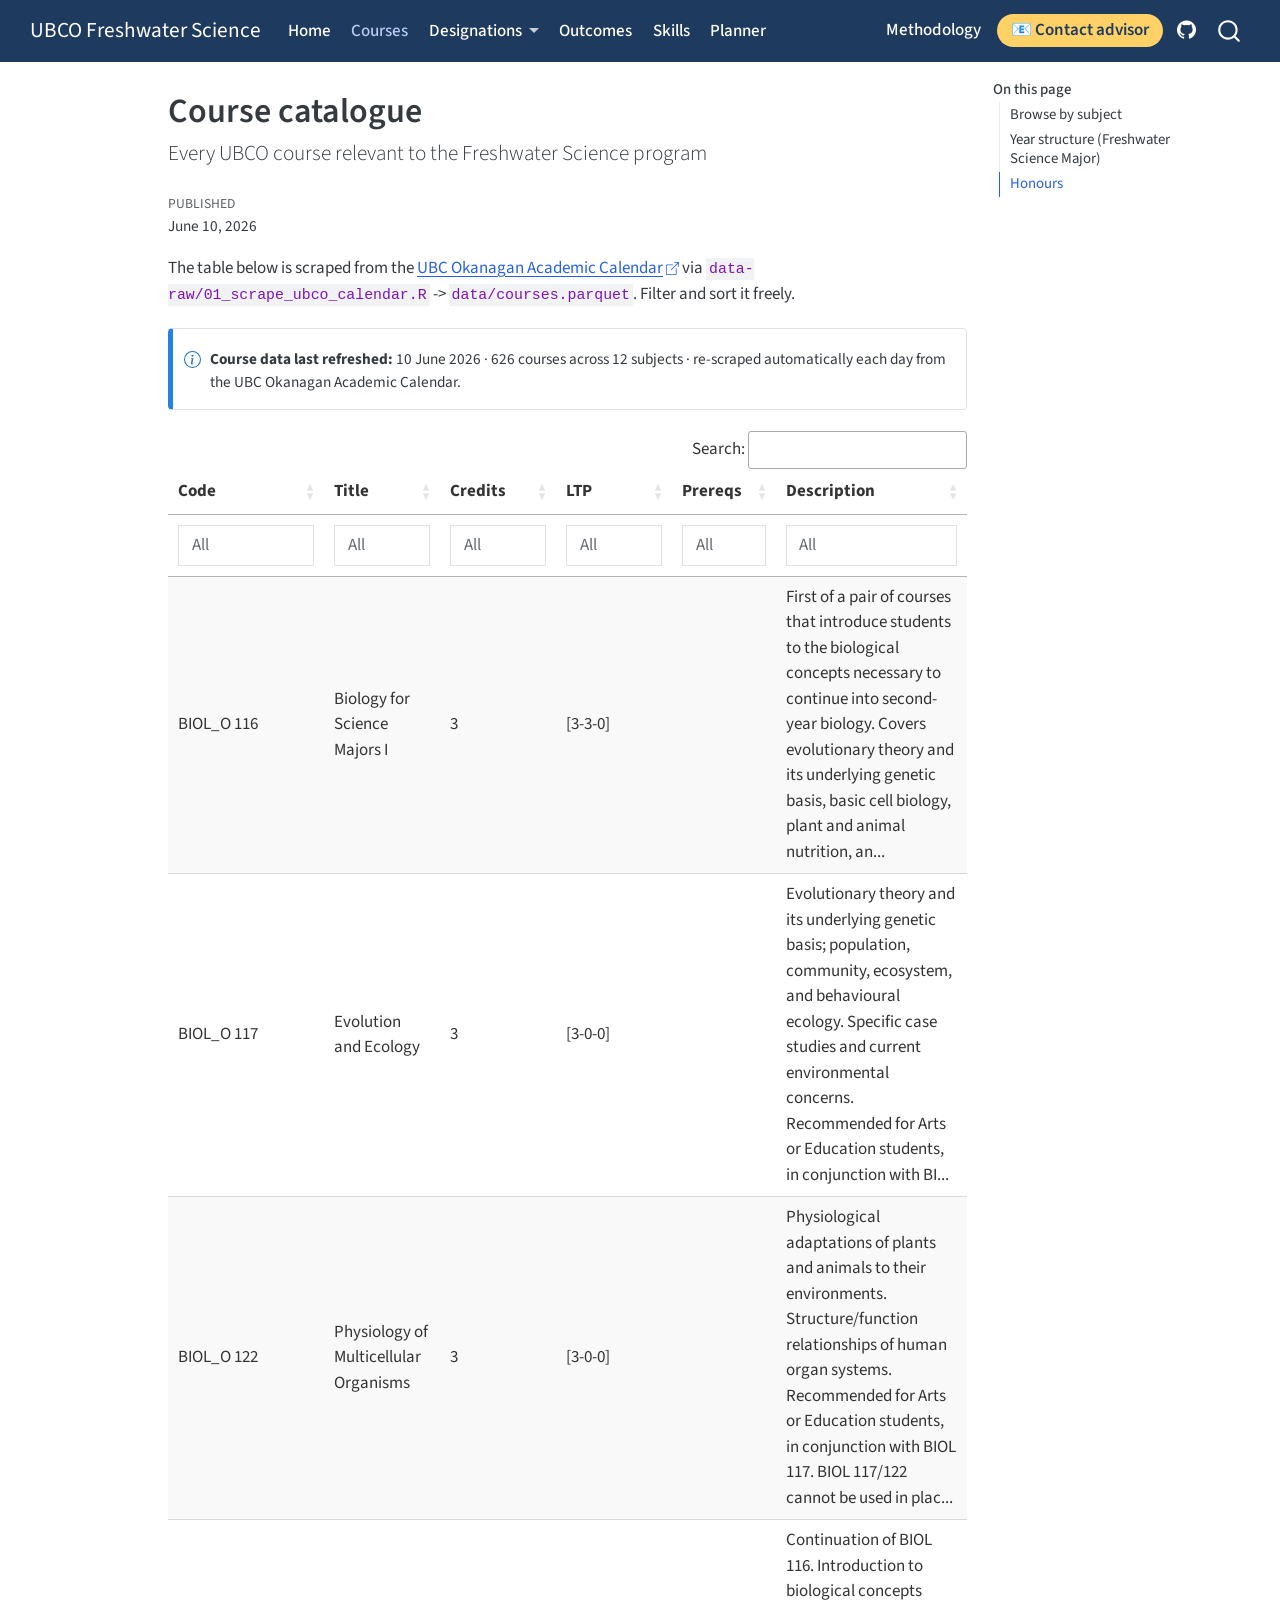
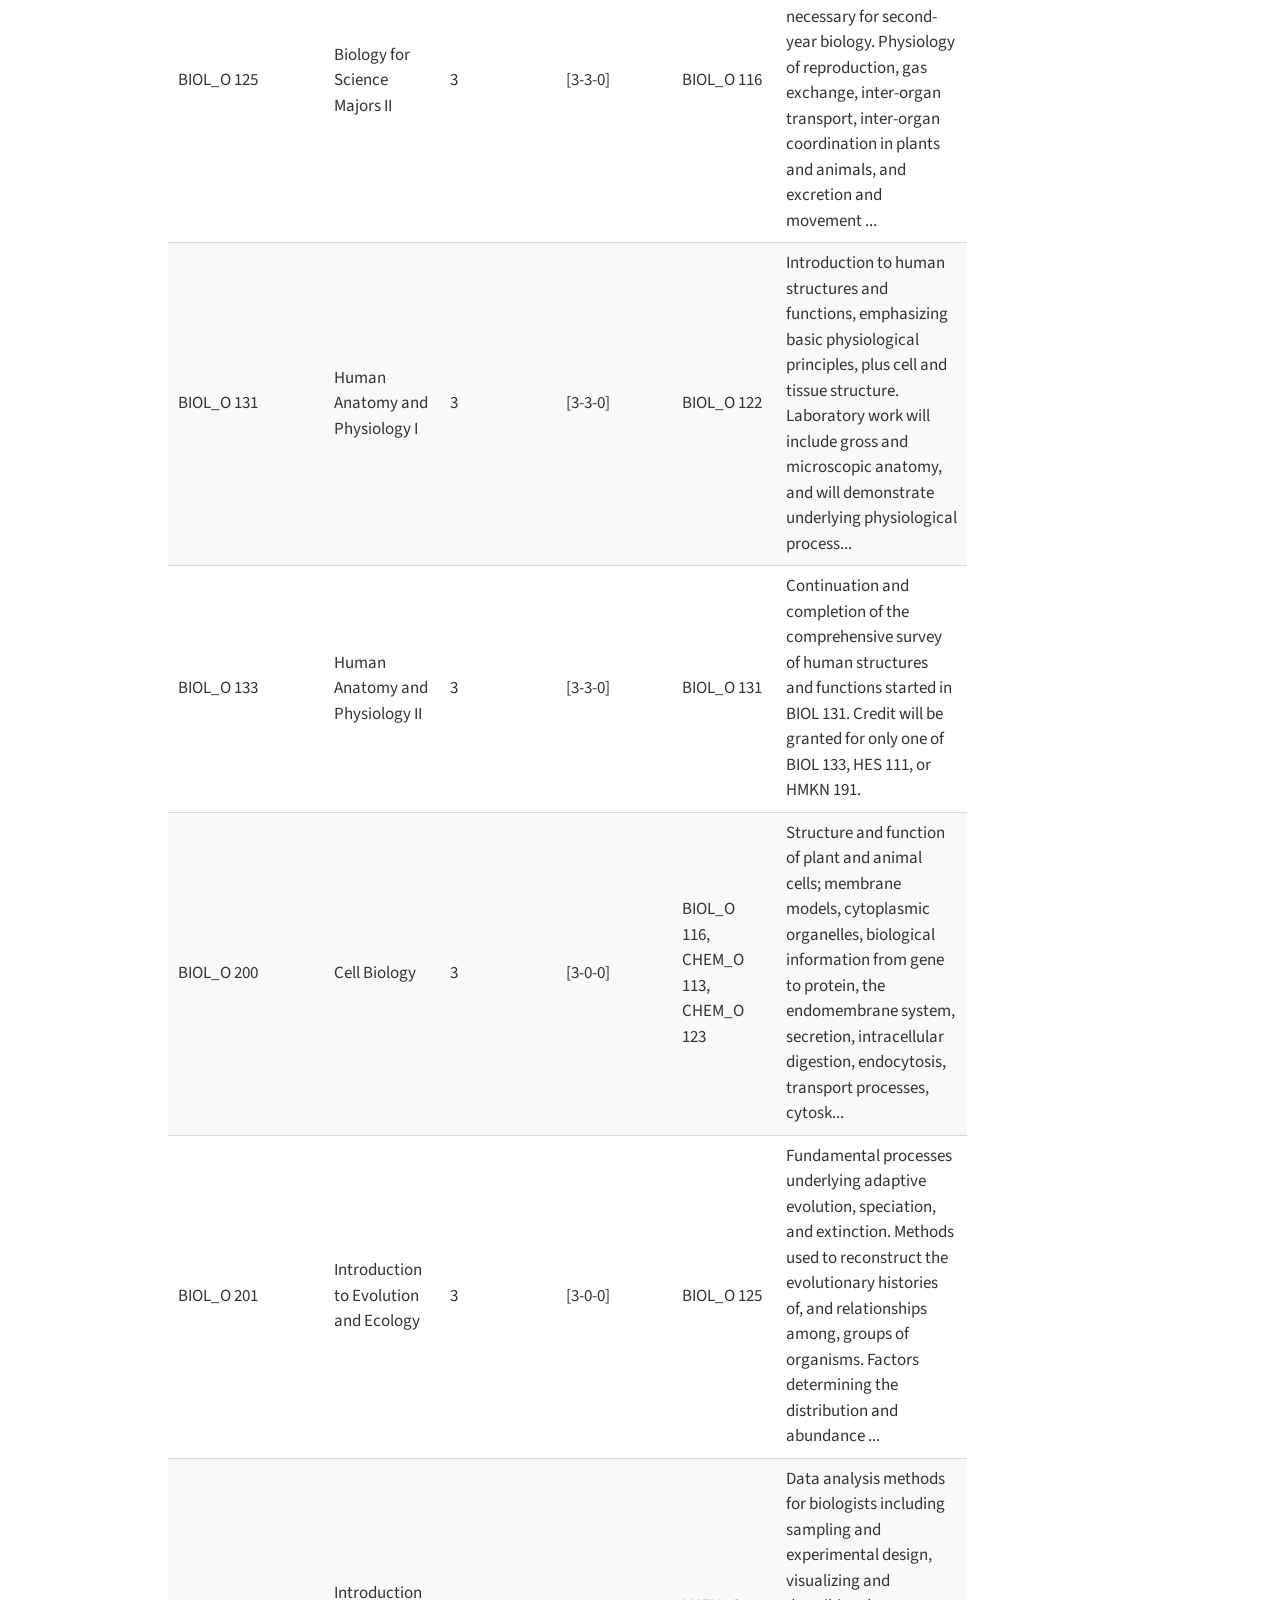
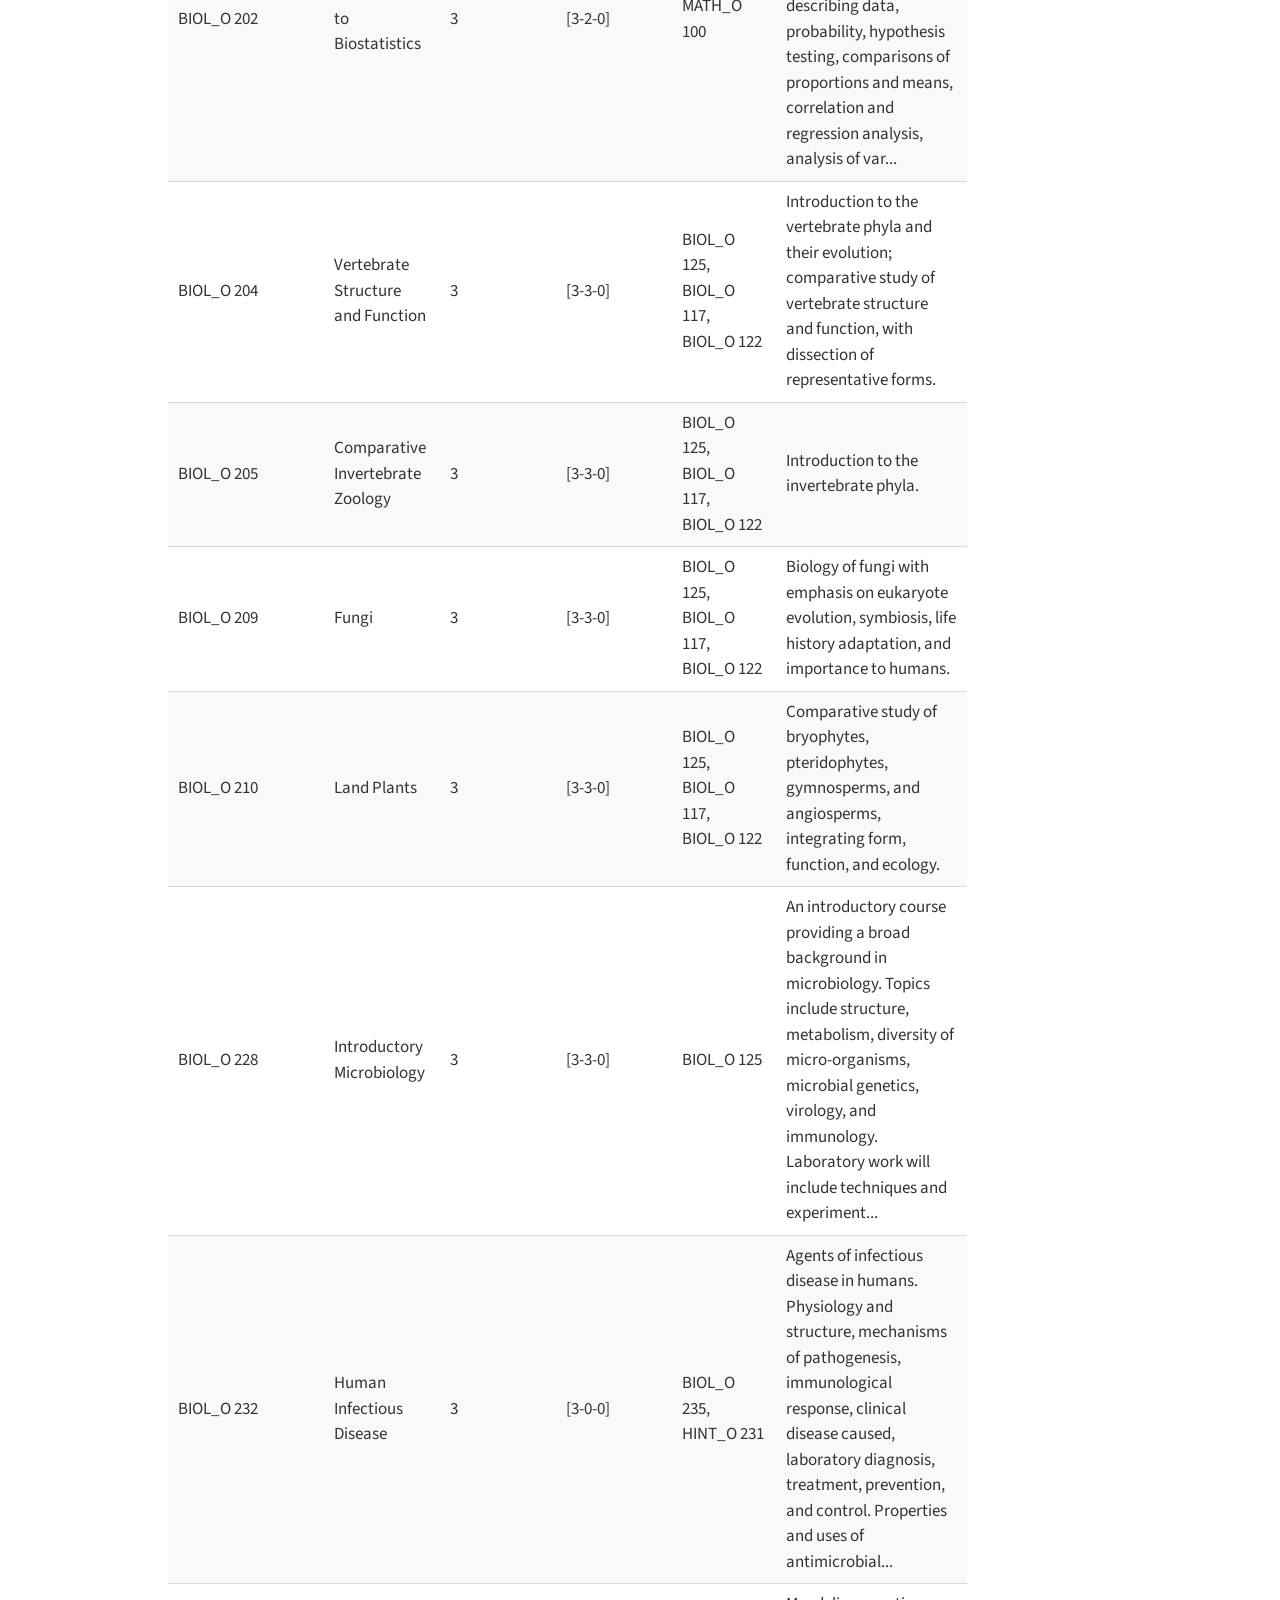
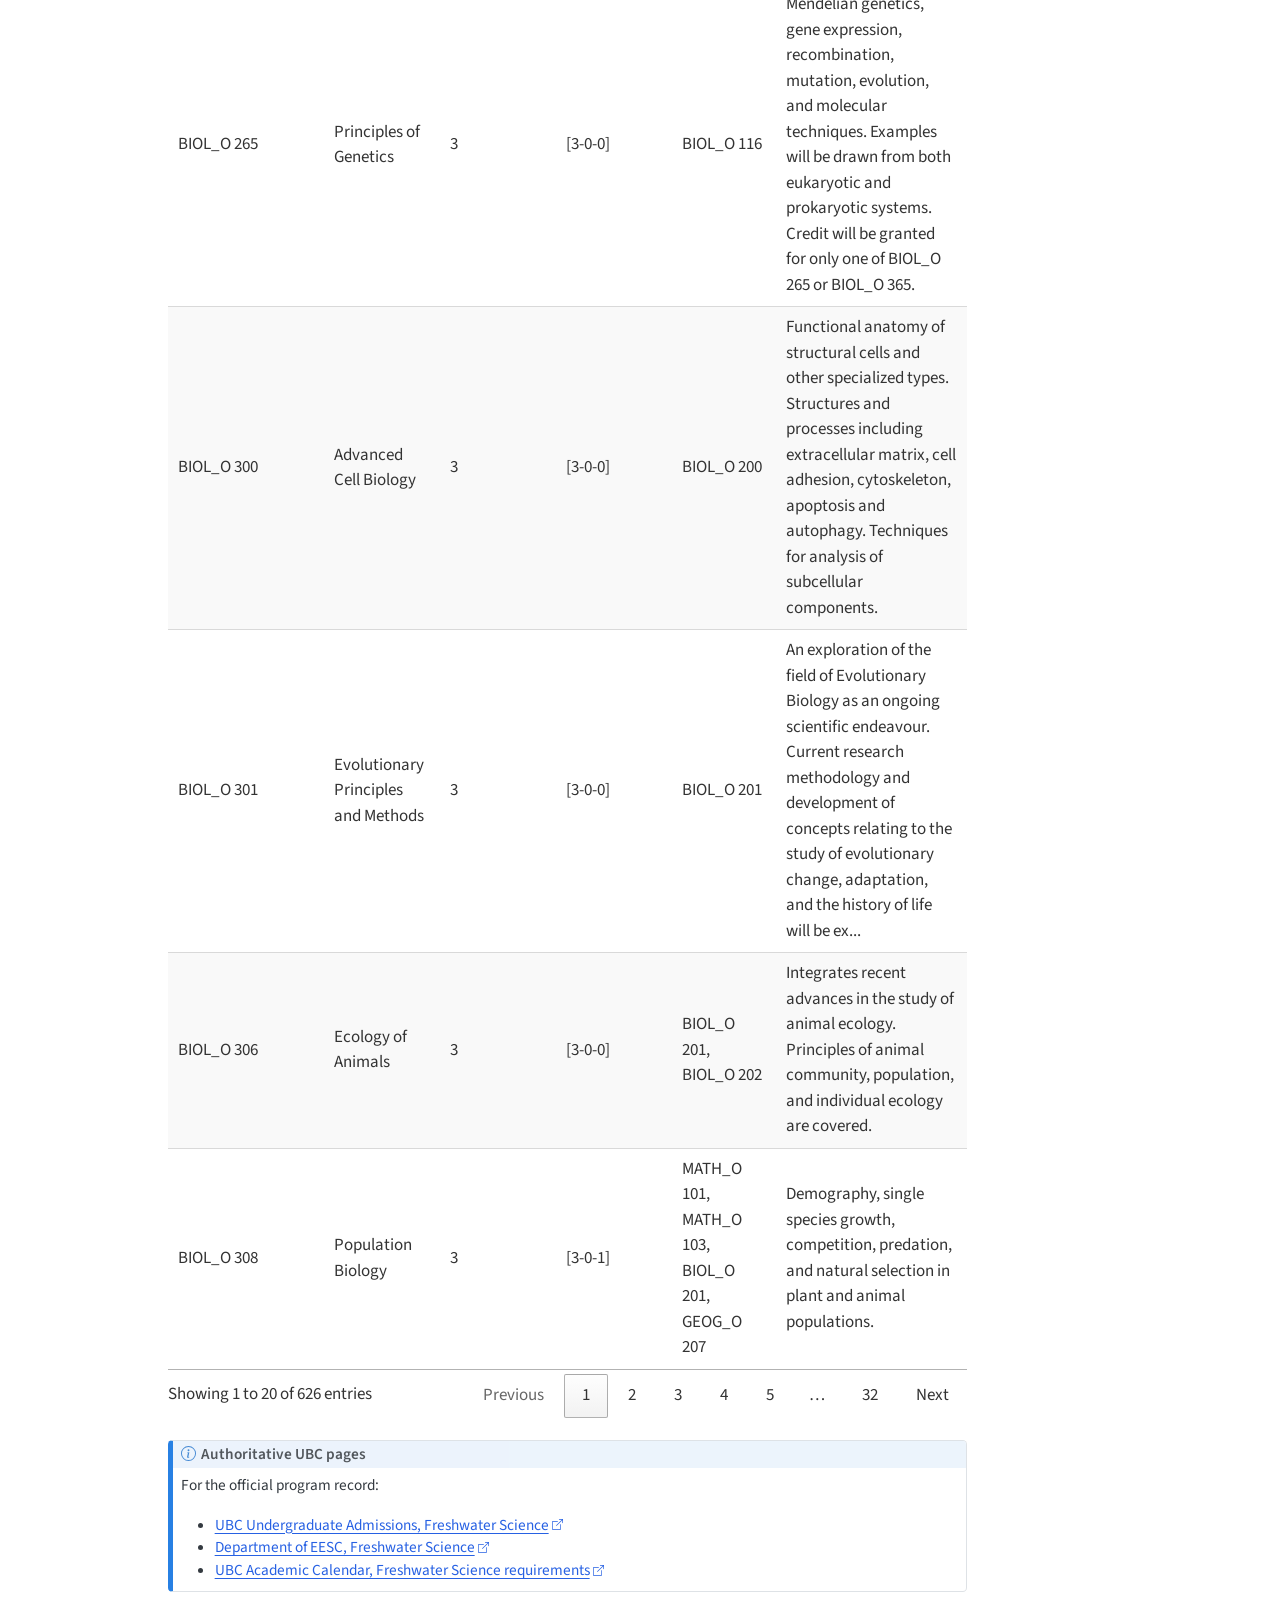
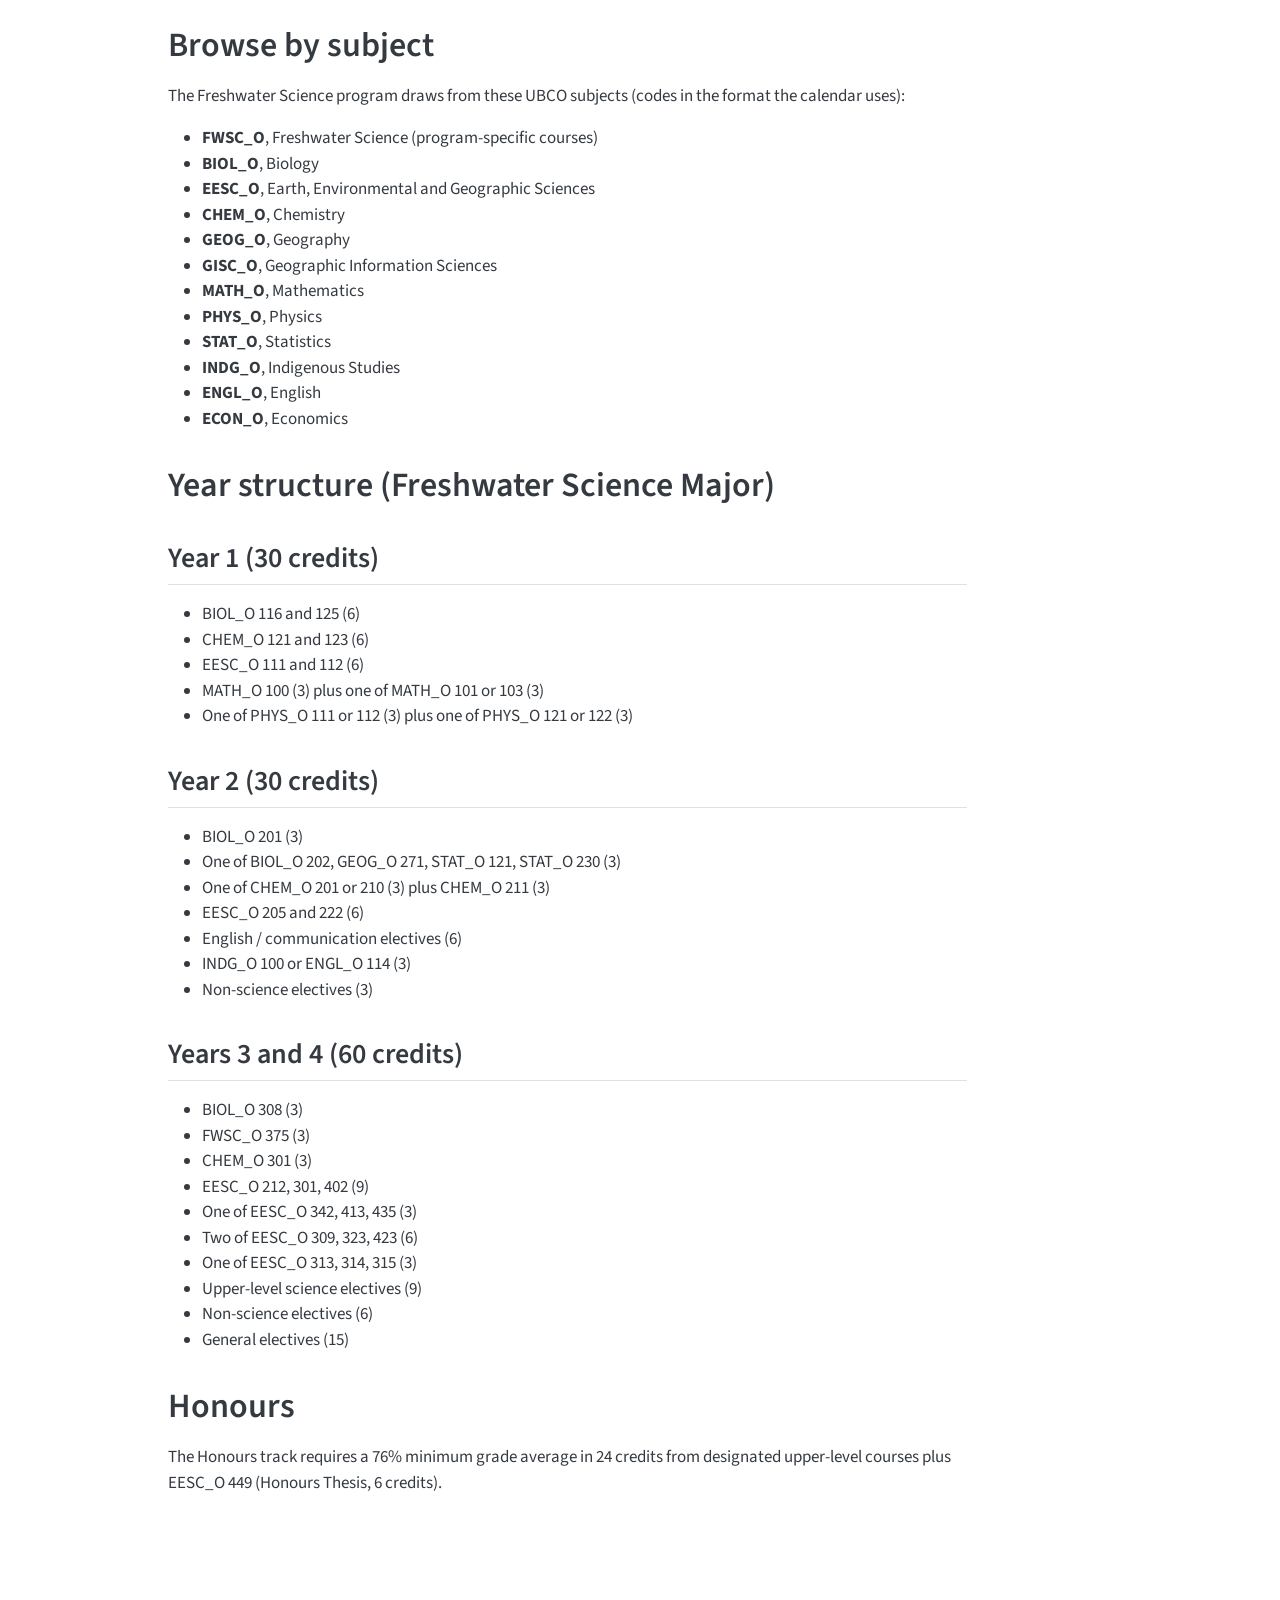
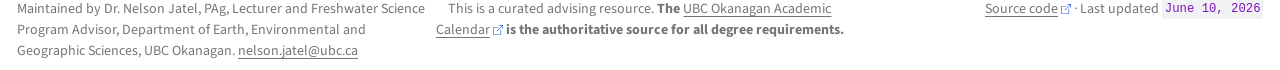
==== commit ac710692: "Built site for gh-pages" ====
--- a/courses/index.html
+++ b/courses/index.html
@@ -6,7 +6,7 @@
 
 <meta name="viewport" content="width=device-width, initial-scale=1.0, user-scalable=yes">
 
-<meta name="dcterms.date" content="2026-06-09">
+<meta name="dcterms.date" content="2026-06-10">
 
 <title>Course catalogue – UBCO Freshwater Science</title>
 <style>
@@ -207,7 +207,7 @@
     <div>
     <div class="quarto-title-meta-heading">Published</div>
     <div class="quarto-title-meta-contents">
-      <p class="date">June 9, 2026</p>
+      <p class="date">June 10, 2026</p>
     </div>
   </div>
   
@@ -226,14 +226,14 @@
 <i class="callout-icon"></i>
 </div>
 <div class="callout-body-container">
-<p><strong>Course data last refreshed:</strong> 09 June 2026 · 626 courses across 12 subjects · re-scraped automatically each day from the UBC Okanagan Academic Calendar.</p>
+<p><strong>Course data last refreshed:</strong> 10 June 2026 · 626 courses across 12 subjects · re-scraped automatically each day from the UBC Okanagan Academic Calendar.</p>
 </div>
 </div>
 </div>
 <div class="cell">
 <div class="cell-output-display">
-<div class="datatables html-widget html-fill-item" id="htmlwidget-83d006776d1dfc8d7113" style="width:100%;height:auto;"></div>
-<script type="application/json" data-for="htmlwidget-83d006776d1dfc8d7113">{"x":{"filter":"top","vertical":false,"filterHTML":"<tr>\n  <td data-type=\"character\" style=\"vertical-align: top;\">\n    <div class=\"form-group has-feedback\" style=\"margin-bottom: auto;\">\n      <input type=\"search\" placeholder=\"All\" class=\"form-control\" style=\"width: 100%;\"/>\n      <span class=\"glyphicon glyphicon-remove-circle form-control-feedback\"><\/span>\n    <\/div>\n  <\/td>\n  <td data-type=\"character\" style=\"vertical-align: top;\">\n    <div class=\"form-group has-feedback\" style=\"margin-bottom: auto;\">\n      <input type=\"search\" placeholder=\"All\" class=\"form-control\" style=\"width: 100%;\"/>\n      <span class=\"glyphicon glyphicon-remove-circle form-control-feedback\"><\/span>\n    <\/div>\n  <\/td>\n  <td data-type=\"number\" style=\"vertical-align: top;\">\n    <div class=\"form-group has-feedback\" style=\"margin-bottom: auto;\">\n      <input type=\"search\" placeholder=\"All\" class=\"form-control\" style=\"width: 100%;\"/>\n      <span class=\"glyphicon glyphicon-remove-circle form-control-feedback\"><\/span>\n    <\/div>\n    <div style=\"display: none;position: absolute;width: 200px;opacity: 1\">\n      <div data-min=\"0\" data-max=\"23\"><\/div>\n      <span style=\"float: left;\"><\/span>\n      <span style=\"float: right;\"><\/span>\n    <\/div>\n  <\/td>\n  <td data-type=\"character\" style=\"vertical-align: top;\">\n    <div class=\"form-group has-feedback\" style=\"margin-bottom: auto;\">\n      <input type=\"search\" placeholder=\"All\" class=\"form-control\" style=\"width: 100%;\"/>\n      <span class=\"glyphicon glyphicon-remove-circle form-control-feedback\"><\/span>\n    <\/div>\n  <\/td>\n  <td data-type=\"character\" style=\"vertical-align: top;\">\n    <div class=\"form-group has-feedback\" style=\"margin-bottom: auto;\">\n      <input type=\"search\" placeholder=\"All\" class=\"form-control\" style=\"width: 100%;\"/>\n      <span class=\"glyphicon glyphicon-remove-circle form-control-feedback\"><\/span>\n    <\/div>\n  <\/td>\n  <td data-type=\"character\" style=\"vertical-align: top;\">\n    <div class=\"form-group has-feedback\" style=\"margin-bottom: auto;\">\n      <input type=\"search\" placeholder=\"All\" class=\"form-control\" style=\"width: 100%;\"/>\n      <span class=\"glyphicon glyphicon-remove-circle form-control-feedback\"><\/span>\n    <\/div>\n  <\/td>\n<\/tr>","data":[["BIOL_O 116","BIOL_O 117","BIOL_O 122","BIOL_O 125","BIOL_O 131","BIOL_O 133","BIOL_O 200","BIOL_O 201","BIOL_O 202","BIOL_O 204","BIOL_O 205","BIOL_O 209","BIOL_O 210","BIOL_O 228","BIOL_O 232","BIOL_O 265","BIOL_O 300","BIOL_O 301","BIOL_O 306","BIOL_O 308","BIOL_O 310","BIOL_O 312","BIOL_O 313","BIOL_O 314","BIOL_O 318","BIOL_O 320","BIOL_O 341","BIOL_O 350","BIOL_O 354","BIOL_O 356","BIOL_O 357","BIOL_O 358","BIOL_O 359","BIOL_O 363","BIOL_O 366","BIOL_O 370","BIOL_O 380","BIOL_O 381","BIOL_O 382","BIOL_O 401","BIOL_O 402","BIOL_O 406","BIOL_O 410","BIOL_O 413","BIOL_O 414","BIOL_O 417","BIOL_O 422","BIOL_O 423","BIOL_O 424","BIOL_O 426","BIOL_O 430","BIOL_O 431","BIOL_O 432","BIOL_O 433","BIOL_O 440","BIOL_O 450","BIOL_O 451","BIOL_O 452","BIOL_O 459","BIOL_O 460","BIOL_O 461","BIOL_O 468","BIOL_O 477","BIOL_O 480","BIOL_O 501","BIOL_O 502","BIOL_O 507","BIOL_O 510","BIOL_O 512","BIOL_O 513","BIOL_O 514","BIOL_O 517","BIOL_O 530","BIOL_O 531","BIOL_O 532","BIOL_O 533","BIOL_O 552","BIOL_O 560","BIOL_O 568","BIOL_O 577","BIOL_O 599","BIOL_O 699","CHEM_O 121","CHEM_O 123","CHEM_O 201","CHEM_O 203","CHEM_O 204","CHEM_O 210","CHEM_O 211","CHEM_O 213","CHEM_O 214","CHEM_O 220","CHEM_O 301","CHEM_O 302","CHEM_O 304","CHEM_O 305","CHEM_O 311","CHEM_O 312","CHEM_O 317","CHEM_O 319","CHEM_O 322","CHEM_O 330","CHEM_O 333","CHEM_O 334","CHEM_O 335","CHEM_O 336","CHEM_O 337","CHEM_O 338","CHEM_O 347","CHEM_O 403","CHEM_O 412","CHEM_O 422","CHEM_O 424","CHEM_O 426","CHEM_O 429","CHEM_O 434","CHEM_O 447","CHEM_O 448","CHEM_O 449","CHEM_O 450","CHEM_O 451","CHEM_O 461","CHEM_O 462","CHEM_O 463","CHEM_O 464","CHEM_O 465","CHEM_O 474","CHEM_O 477","CHEM_O 481","CHEM_O 482","CHEM_O 484","CHEM_O 485","CHEM_O 507","CHEM_O 508","CHEM_O 519","CHEM_O 521","CHEM_O 522","CHEM_O 524","CHEM_O 525","CHEM_O 529","CHEM_O 533","CHEM_O 534","CHEM_O 535","CHEM_O 536","CHEM_O 537","CHEM_O 540","CHEM_O 549","CHEM_O 567","CHEM_O 568","CHEM_O 569","CHEM_O 574","CHEM_O 577","CHEM_O 581","CHEM_O 582","CHEM_O 584","CHEM_O 585","CHEM_O 591","CHEM_O 592","CHEM_O 649","ECON_O 101","ECON_O 102","ECON_O 204","ECON_O 205","ECON_O 221","ECON_O 225","ECON_O 232","ECON_O 260","ECON_O 295","ECON_O 297","ECON_O 308","ECON_O 309","ECON_O 310","ECON_O 320","ECON_O 321","ECON_O 322","ECON_O 327","ECON_O 328","ECON_O 330","ECON_O 331","ECON_O 334","ECON_O 338","ECON_O 339","ECON_O 340","ECON_O 345","ECON_O 347","ECON_O 351","ECON_O 352","ECON_O 353","ECON_O 355","ECON_O 356","ECON_O 358","ECON_O 360","ECON_O 361","ECON_O 363","ECON_O 367","ECON_O 370","ECON_O 371","ECON_O 372","ECON_O 386","ECON_O 391","ECON_O 401","ECON_O 402","ECON_O 409","ECON_O 427","ECON_O 452","ECON_O 486","ECON_O 491","ECON_O 493","ECON_O 495","ECON_O 496","ECON_O 497","ECON_O 498","ECON_O 499","EESC_O 101","EESC_O 104","EESC_O 106","EESC_O 111","EESC_O 112","EESC_O 121","EESC_O 200","EESC_O 201","EESC_O 203","EESC_O 204","EESC_O 205","EESC_O 206","EESC_O 212","EESC_O 222","EESC_O 301","EESC_O 304","EESC_O 309","EESC_O 312","EESC_O 313","EESC_O 314","EESC_O 315","EESC_O 316","EESC_O 322","EESC_O 323","EESC_O 335","EESC_O 341","EESC_O 342","EESC_O 350","EESC_O 356","EESC_O 360","EESC_O 367","EESC_O 390","EESC_O 395","EESC_O 396","EESC_O 398","EESC_O 402","EESC_O 413","EESC_O 422","EESC_O 423","EESC_O 425","EESC_O 431","EESC_O 435","EESC_O 447","EESC_O 449","EESC_O 450","EESC_O 451","EESC_O 495","EESC_O 496","EESC_O 502","EESC_O 512","EESC_O 513","EESC_O 514","EESC_O 520","EESC_O 540","EESC_O 541","EESC_O 550","EESC_O 551","EESC_O 552","EESC_O 553","EESC_O 560","EESC_O 599","EESC_O 699","ENGL_O 009","ENGL_O 104","ENGL_O 109","ENGL_O 112","ENGL_O 114","ENGL_O 150","ENGL_O 151","ENGL_O 153","ENGL_O 154","ENGL_O 155","ENGL_O 156","ENGL_O 201","ENGL_O 202","ENGL_O 203","ENGL_O 212","ENGL_O 213","ENGL_O 215","ENGL_O 220","ENGL_O 221","ENGL_O 222","ENGL_O 224","ENGL_O 226","ENGL_O 231","ENGL_O 232","ENGL_O 233","ENGL_O 234","ENGL_O 239","ENGL_O 250","ENGL_O 270","ENGL_O 291","ENGL_O 294","ENGL_O 297","ENGL_O 304","ENGL_O 305","ENGL_O 306","ENGL_O 309","ENGL_O 315","ENGL_O 319","ENGL_O 327","ENGL_O 330","ENGL_O 333","ENGL_O 336","ENGL_O 337","ENGL_O 338","ENGL_O 339","ENGL_O 340","ENGL_O 342","ENGL_O 344","ENGL_O 345","ENGL_O 346","ENGL_O 347","ENGL_O 349","ENGL_O 350","ENGL_O 351","ENGL_O 352","ENGL_O 353","ENGL_O 355","ENGL_O 357","ENGL_O 358","ENGL_O 364","ENGL_O 365","ENGL_O 374","ENGL_O 377","ENGL_O 378","ENGL_O 379","ENGL_O 383","ENGL_O 384","ENGL_O 385","ENGL_O 386","ENGL_O 387","ENGL_O 388","ENGL_O 391","ENGL_O 394","ENGL_O 395","ENGL_O 397","ENGL_O 402","ENGL_O 407","ENGL_O 409","ENGL_O 412","ENGL_O 423","ENGL_O 427","ENGL_O 428","ENGL_O 429","ENGL_O 430","ENGL_O 433","ENGL_O 434","ENGL_O 437","ENGL_O 443","ENGL_O 445","ENGL_O 451","ENGL_O 455","ENGL_O 456","ENGL_O 457","ENGL_O 458","ENGL_O 459","ENGL_O 462","ENGL_O 470","ENGL_O 472","ENGL_O 473","ENGL_O 475","ENGL_O 476","ENGL_O 477","ENGL_O 480","ENGL_O 482","ENGL_O 491","ENGL_O 493","ENGL_O 495","ENGL_O 497","ENGL_O 499","ENGL_O 501","ENGL_O 502","ENGL_O 503","ENGL_O 521","ENGL_O 522","ENGL_O 523","ENGL_O 524","ENGL_O 525","ENGL_O 531","ENGL_O 532","ENGL_O 533","ENGL_O 590","ENGL_O 599","FWSC_O 375","GEOG_O 108","GEOG_O 109","GEOG_O 110","GEOG_O 128","GEOG_O 129","GEOG_O 200","GEOG_O 201","GEOG_O 205","GEOG_O 213","GEOG_O 217","GEOG_O 221","GEOG_O 222","GEOG_O 233","GEOG_O 250","GEOG_O 255","GEOG_O 257","GEOG_O 270","GEOG_O 271","GEOG_O 280","GEOG_O 290","GEOG_O 295","GEOG_O 304","GEOG_O 314","GEOG_O 318","GEOG_O 341","GEOG_O 351","GEOG_O 352","GEOG_O 353","GEOG_O 354","GEOG_O 356","GEOG_O 358","GEOG_O 359","GEOG_O 365","GEOG_O 367","GEOG_O 371","GEOG_O 421","GEOG_O 422","GEOG_O 423","GEOG_O 425","GEOG_O 426","GEOG_O 427","GEOG_O 431","GEOG_O 434","GEOG_O 435","GEOG_O 438","GEOG_O 445","GEOG_O 452","GEOG_O 454","GEOG_O 458","GEOG_O 460","GEOG_O 461","GEOG_O 466","GEOG_O 470","GEOG_O 473","GEOG_O 474","GEOG_O 480","GEOG_O 486","GEOG_O 491","GEOG_O 494","GEOG_O 498","GISC_O 380","GISC_O 381","GISC_O 480","INDG_O 100","INDG_O 102","INDG_O 104","INDG_O 105","INDG_O 201","INDG_O 202","INDG_O 203","INDG_O 204","INDG_O 205","INDG_O 210","INDG_O 295","INDG_O 301","INDG_O 302","INDG_O 303","INDG_O 304","INDG_O 305","INDG_O 306","INDG_O 307","INDG_O 308","INDG_O 309","INDG_O 310","INDG_O 319","INDG_O 401","INDG_O 404","INDG_O 405","INDG_O 420","INDG_O 440","INDG_O 450","INDG_O 460","INDG_O 481","INDG_O 486","INDG_O 494","INDG_O 495","INDG_O 499","MATH_O 100","MATH_O 101","MATH_O 103","MATH_O 111","MATH_O 116","MATH_O 125","MATH_O 126","MATH_O 142","MATH_O 160","MATH_O 200","MATH_O 220","MATH_O 221","MATH_O 222","MATH_O 225","MATH_O 303","MATH_O 307","MATH_O 308","MATH_O 311","MATH_O 312","MATH_O 313","MATH_O 317","MATH_O 319","MATH_O 323","MATH_O 327","MATH_O 328","MATH_O 330","MATH_O 339","MATH_O 340","MATH_O 350","MATH_O 408","MATH_O 409","MATH_O 410","MATH_O 427","MATH_O 428","MATH_O 430","MATH_O 432","MATH_O 441","MATH_O 442","MATH_O 443","MATH_O 448","MATH_O 459","MATH_O 460","MATH_O 461","MATH_O 462","MATH_O 464","MATH_O 465","MATH_O 510","MATH_O 523","MATH_O 527","MATH_O 528","MATH_O 538","MATH_O 549","MATH_O 559","MATH_O 562","MATH_O 563","MATH_O 564","MATH_O 565","MATH_O 570","MATH_O 590","MATH_O 600","MATH_O 601","MATH_O 604","MATH_O 605","MATH_O 610","MATH_O 620","MATH_O 649","MATH_O 670","PHYS_O 111","PHYS_O 112","PHYS_O 121","PHYS_O 122","PHYS_O 200","PHYS_O 215","PHYS_O 216","PHYS_O 225","PHYS_O 231","PHYS_O 232","PHYS_O 301","PHYS_O 304","PHYS_O 305","PHYS_O 310","PHYS_O 314","PHYS_O 320","PHYS_O 324","PHYS_O 328","PHYS_O 331","PHYS_O 335","PHYS_O 336","PHYS_O 360","PHYS_O 400","PHYS_O 401","PHYS_O 402","PHYS_O 403","PHYS_O 407","PHYS_O 408","PHYS_O 418","PHYS_O 420","PHYS_O 425","PHYS_O 441","PHYS_O 448","PHYS_O 449","PHYS_O 450","PHYS_O 451","PHYS_O 474","PHYS_O 534","PHYS_O 535","PHYS_O 539","PHYS_O 540","PHYS_O 544","PHYS_O 546","PHYS_O 547","PHYS_O 548","PHYS_O 549","PHYS_O 649","STAT_O 121","STAT_O 124","STAT_O 203","STAT_O 205","STAT_O 230","STAT_O 303","STAT_O 324","STAT_O 400","STAT_O 401","STAT_O 403","STAT_O 406","STAT_O 448","STAT_O 449","STAT_O 507","STAT_O 538","STAT_O 547","STAT_O 560"],["Biology for Science Majors I","Evolution and Ecology","Physiology of Multicellular Organisms","Biology for Science Majors II","Human Anatomy and Physiology I","Human Anatomy and Physiology II","Cell Biology","Introduction to Evolution and Ecology","Introduction to Biostatistics","Vertebrate Structure and Function","Comparative Invertebrate Zoology","Fungi","Land Plants","Introductory Microbiology","Human Infectious Disease","Principles of Genetics","Advanced Cell Biology","Evolutionary Principles and Methods","Ecology of Animals","Population Biology","Applied Plant Science I","Virology","Science Writing","Medical Microbiology","Immunology","Applied Plant Science II","Neurobiology","Clinical Neuroscience","Cell Physiology","Comparative Animal Physiology","Introduction to Entomology","Plant Ecophysiology","Physiology Laboratory","Developmental Biology","Molecular Genetics","African Savannah Biology","Food and Industrial Microbiology","Environmental Microbiology","Prokaryotic Physiology","Spatial Ecology","Statistical Modelling for Biological Data","Functional Glycoscience","Plant-Microbe Interactions","Wildfire and Wildlife","Advanced Field Ecology","Evolutionary Ecology","Conservation Biology","Endocrinology","Global Food Systems: Society, Ecology, Sustainability","Cancer Biology","Special Topics in Biology, Lecture Format","Special Topics in Biology, Laboratory Format","Special Topics in Biology, Lecture and Laboratory Format","Special Topics in Biology, Experiential Learning Format","Honours Thesis","Honours Thesis Part I","Honours Thesis Part II","Directed Studies in Biology","Behavioural Ecology","Population Genetics","Cell Signaling","Molecular Approaches in Ecology and Evolution","Bioinformatics","Mycology","Biology Seminar","Statistical Modelling for Biological Data","The Biochemical Basis of Disease","Plant-Microbe Interactions","Spatial Ecology","Conservation Biology","Advanced Field Ecology","Evolutionary Ecology","Special Topics in Biology, Lecture Format","Special Topics in Biology, Laboratory Format","Special Topics in Biology, Lecture and Laboratory Format","Special Topics in Biology, Experiential Learning Format","Directed Studies in Biology","Population Genetics","Molecular Approaches in Ecology and Evolution","Bioinformatics","M.Sc. Thesis","Ph.D. Thesis","Atomic and Molecular Chemistry","Physical and Organic Chemistry","Introduction to Physical Chemistry","Introduction to Organic Chemistry","Organic Chemistry","Physical Chemistry for Earth, Environmental, and Life Sciences","Analytical Chemistry","Organic Chemistry for Biological Sciences I","Organic Chemistry for Biological Sciences II","Atomic Structure and Molecular Bonding","Aqueous Environmental Chemistry","Atmospheric Environmental Chemistry","Advanced Physical Chemistry","Biophysical Chemistry","Instrumental Analytical Chemistry","Introduction to Quantum Mechanics and Spectroscopy","Environmental Physical Organic Chemistry","Building Scientific Instrumentation","Methods in Forensic Chemical Analysis","Advanced Organic Chemistry","Spectroscopic Techniques in Organic Chemistry","Green Organic Chemistry","Bioinorganic Chemistry","Green Inorganic Chemistry","Coordination Chemistry","Organometallic Chemistry","Directed Studies in Chemistry","Enzymology","Methods in Metabolomics","Special Topics in Chemistry, Lecture Format","Organometallic Catalysts","Advanced Inorganic Synthesis","Main Group Chemistry","Chromatography and Mass Spectrometry","Directed Studies in Chemistry Literature and Data Analysis","Directed Studies in Chemistry, Independent Study Format","Honours Thesis","Honours Thesis Part I","Honours Thesis Part II","Advanced Analytical Chemistry Laboratory","Advanced Inorganic Chemistry Laboratory","Advanced Organic Chemistry Laboratory","Advanced Physical and Biophysical Chemistry Laboratory","Advanced Chemistry Laboratory in Special Topics","Solar Energy","Molecular and Cellular Biophysics","Organic Synthesis","Advanced Organic Chemistry: Reactions, Mechanisms, and Synthesis","Chemical Biology","Natural Product Biosynthesis and Synthetic Biology","Topics in Physical Chemistry, Laboratory and Lecture Format","Topics in Physical Chemistry, Lecture Format","Building Scientific Instrumentation","Topics in Inorganic Chemistry, Laboratory and Lecture Format","Topics in Inorganic Chemistry, Lecture Format","Organometallic Catalysts","Advanced Inorganic Synthesis","Main Group Chemistry","Metabolomics","Chromatography and Mass Spectrometry","Topics in Analytical Chemistry, Independent Study Format","Topics in Analytical Chemistry, Lecture and Laboratory Format","Topics in Analytical Chemistry, Lecture Format","Graduate Seminar in Chemistry","M.Sc. Thesis","Topics in Organic Chemistry, Laboratory and Lecture Format","Topics in Organic Chemistry, Lecture Format","Advanced Mechanistic Enzymology","Solar Energy","Molecular and Cellular Biophysics","Organic Synthesis","Advanced Organic Chemistry: Reactions, Mechanisms, and Synthesis","Chemical Biology","Natural Product Biosynthesis and Synthetic Biology","Biocatalysis","Nucleic Acids - Structure and Function","Ph.D. Thesis","Principles of Microeconomics","Principles of Macroeconomics","Intermediate Microeconomic Analysis","Intermediate Macroeconomic Analysis","Introduction to Strategic Thinking","Data and Statistics for Economics","History of Economic Thought","Poverty and Inequality","Managerial Economics","Economics of Sports","Intermediate Microeconomics II","Intermediate Macroeconomics II","Writing Economics for the Media","Introduction to Mathematical Economics","Experimental Economics","Game Theory","Introduction to Empirical Economics","Methods of Empirical Research","World Economy to 1800","World Economy since 1800","American Economic History since 1840","Introduction to the Austrian School of Economics","Economics of Technological Change","Financial Economics","Money and Banking","Monetary Economics","Women in the Economy","Public Sector Economics","Urban and Transportation Economics","International Trade","International Finance","Competitiveness in the International Economy","Labour Economics","Economics of Industrial Relations","Health Economics","The Economic Analysis of Criminal Law","Cost-Benefit Analysis","Economics of the Environment","Natural Resource Economics","Industrial Organization and Regulation","Topics in Economics","Applied Microeconomic Analysis","Applied Macroeconomic Analysis","Economic Growth Theory","Econometrics","Urban Economics","Student Directed Seminar","Advanced Topics in Economics","Directed Studies","Honours Seminar","Honours PPE Seminar","Directed Studies for PPE Major","PPE Honours Thesis","Honours Essay","Environmental Science","Four Billion Years and Counting","The Catastrophic Earth","Earth Science","Environmental Earth Science","Earth History","Mineralogy","Introduction to Petrology","Structural Geology","Geochemistry","Introduction to Hydrology","Soil Science","Atmospheric Environments","Geomorphology","Limnology","Anthropogenic Climate Change","Global Biogeochemistry","Forest Science and Management","Management of Forested Watersheds","Environmental Impact Assessment: Process, Regulation and Administration","Environmental Impact Assessment: Techniques and practice","Wildfire Science and Management","Advanced Petrology","Geochemistry","Field Techniques","Quaternary Paleoecology and Environmental Change","Hydrogeology","Geophysics","Stratigraphy and Sedimentology","Geologic Resources","Energy Resources and Systems","Geological Field Mapping","Special Topics in Earth and Environmental Sciences, Lecture Format","Special Topics in Earth and Environmental Sciences, Lecture and Laboratory Format","Technical Communication","Freshwater Management","Analytical Methods in Hydrology","Fluvial Geomorphology","Tracers of Natural Processes","Tectonics and Orogenesis","Quaternary Glacial Environments","Fluvial Field Techniques","Directed Studies in Earth and Environmental Sciences, Independent Study Format","Honours Thesis","Honours Thesis Part I","Honours Thesis Part II","Advanced Special Topics in Earth and Environmental Sciences, Lecture Format","Advanced Special Topics in Earth and Environmental Sciences, Lecture and Laboratory Format","Environmetrics","Applied Data Analysis in Geosciences, Lecture Format","Applied Data Analysis in Geosciences, Lecture and Lab Format","Applied Data Analysis in Geosciences, Independent Study Format","Isotope Hydrology","Directed Readings in Earth and Environmental Sciences, Independent Study Format","Directed Readings in Earth and Environmental Sciences, Lecture and Independent Study Format","Research in Earth and Environmental Sciences","Special Topics in Earth and Environmental Sciences, Lecture Format","Special Topics in Earth and Environmental Sciences, Lecture and Lab Format","Special Topics in Earth and Environmental Sciences, Experiential Learning Format","Graduate Seminar","M.Sc. Thesis","Ph.D. Dissertation","Preparation for University Writing","University Writing: Indigenous Perspectives","Studies in Composition (Enhanced)","Studies in Composition","Studies in Composition: Indigenous Perspectives","Introduction to Literary Genre","Critical Studies in Literature","Readings in Narrative","Indigenous Narrative","Writing and Making Technology in the Humanities","Environmental Literature","Children's Literature and Publishing","Interior Salishan Literatures: Concepts and Frameworks","Topics in Composition","Children's Literature","British Literature, 1900 to the present","Reading Screens","Foundations: Literature in Historical Context 1","Foundations: Literature in Historical Context 2","Literature in Canada","Foundations: Reading Across Borders","Drama","Introduction to Popular Narrative","Reading Popular Culture","American Literature","Foundations: Indigenous Literature","The Bible in English Literature","Foundations: Interdisciplinary Theory and Method in Literary Research","Topics in Women's Literature","African Literary Canon","Interdisciplinarity and English Literature","Reading Animals","Advanced Composition","The Self-Conscious Text","The Programmed World","Modern Critical Theory and Interdisciplinary Methods","Studies in Backgrounds to 16th-Century Literature","Studies in Romanticism","Canadian Poetry","Regionalism in Canadian Literature","Canadian Fiction","Studies in Backgrounds to American Literature","American Literature between the Wars","American Literature after World War II","American Literature from the Civil War to WWI","Introduction to Old English","Auto/Biography Survey","Topics in Medieval Studies","Studies in Backgrounds to International Literature in English","Introduction to Middle English","16th-Century Studies","17th-Century Literature","16th- and 17th-Century Studies","16th- and 17th-Century Drama","Shakespeare: Earlier Works","Shakespeare: Later Works","Studies in Backgrounds to Literature: Special Topics","Restoration Drama and Culture","Eighteenth-Century Drama","19th-Century Studies","Major Authors of the 19th Century","British Literature in the Age of Enlightenment","English-Canadian Screen Culture","Documentary and Docudrama","Colonialism and Decolonization","Contemporary British Novel","Human Rights, Literature, and Culture","Settler Studies, Literature, and Culture","Studies in Transatlantic Modernism","Indigenous Literature: Intellectual Traditions","Beyond Anthropocentrism","Afropolitan Literature","Interdisciplinary Studies in English Literature","Popular Literature","Contemporary Environmental Writing","Adolescence in Literature, Popular Culture and Cultural Theory","Media and Contemporary Readers","Topics in Digital Humanities","Interdisciplinary Studies in Critical Theory","Approaches to 16th- and/or 17th-Century Literature: Special Topics","Chaucer's Earlier Poetry","Chaucer's Canterbury Tales","Topics in Middle English Literature","Feminist Forerunners: Early Modern Women's Literature and Contemporary Theory","English Novel in the 18th Century","Special Topics in 18th-Century Literature","Postcolonial Studies","Studies in 18th-Century Women's Writing","The Victorian Novel","Postcolonialism and British Literature","Reading Gothic Film","Topics in Auto/Biography","Posthumanism and Critical Animal Studies","Canadian Environmental Writing","Major Authors of the 20th and 21st Centuries","20th- and 21st-Century British Studies","Canadian Studies","American Studies","Studies in Indigenous Literature and Criticism","Topics in American Poetry","Climate Change and Culture","Literature and Science","Studies in International Literature in English","Gender, Race and Medicine","Black Intellectual Traditions","Topics in Popular Culture","Directed Studies","Fourth-Year Seminar","Honours Essay","Methodologies: Critical Theory","Interdisciplinary Approaches to Literature and Culture","Practices in the Profession of Literary Studies and Related Disciplines","Topics in Historical Periods and Movements","Topics in Genre Studies","Topics in National/International Literatures and Culture","Individual Author Studies","Studies in Diversity and Identity","Place and Power","Culture and Location","Narrating Place","Independent Research Paper","Master's Thesis","Flora and Fauna of Inland Waters","Earth Systems: Weather, Climate, and Life","Earth Systems: Landscape Dynamics","Introduction to Physical Geography: Place, Process, and People","Human Geography: Space, Place, and Community","Human Geography: Resources, Development, and Society","Atmospheric Environments","Introduction to Research in Sustainability and Geography","Introduction to Hydrology","Introduction to Environmental Issues","Geographies of British Columbia","Food Systems I: System Thinking","Geomorphology","Climate Change and Society","Introduction to Urban Geography","Space and Culture","Seeing our World: An Introduction to Visual Geographies","Introduction to Cartography and Mapmaking","Geographic Data Analysis","Development Geography","Introduction to the Geography of Canada","People, Places and Pinot","Anthropogenic Climate Change","Environmental Impact Assessment: Process, Regulation and Administration","Rural Geographies","Quaternary Paleoecology and Environmental Change","Urban Social Geography","Community Planning I: Resilient Cities","Geographies of Migration and Settlement","Urban Canada: Growth, Form, and Structure","Stratigraphy and Sedimentology","Gender, Place, and Culture","Culture, Space, and Politics","Parks and Protected Areas","Energy Resources Management","Research Strategies in Human Geography","Geography of Food Systems","Fluvial Geomorphology","Development of Environmental Thought","Feminist Geographies of (Un)Belonging","Queer Geographies","Digital Worlds: Space, Technology, and Society","Resource Management Policy and Practice","Geography of Tourism Development","Wine Geographies","Learning in Place: Exploring Community in British Columbia","Political Ecology","Community Planning II: Building the Future","Geography of Housing","Population Geography","Critical Geographies of the Anthropocene","Sustainability in the Okanagan: Planning and Political Processes","Soil Science","Community Based Participatory Research: Theory and Practice","Cartography and Society","Qualitative Research in Human Geography","Advanced Seminar in Critical Geography","Student Directed Seminar","Selected Topics in Geography","Interdisciplinary Approaches in Community, Culture and Global Studies","Directed Studies in Geography","Fundamentals of Geographic Information Science I","Fundamentals of Geographic Information Science II","Practical Applications in GIS","Introduction to Decolonization: Indigenous Studies","Introduction to Indigeneity: Ways of Knowing","Syilx/Indigenous Leadership Structures &amp; Frameworks A","Syilx/Indigenous Leadership Structures and Frameworks B","Okanagan Indigenous Peoples' Historical Perspectives","Interior Salishan Literatures: Concepts and Frameworks","Indigenous Peoples' Historical Perspectives","Métis Peoples and Perspectives","Indigenous Identities","Indigenous Peoples of the Americas","Indigenous Studies: Special Topics","Examining an Indigenous Methodology: En'owkinwixw","Indigenous Governance","Indigenous Studies Theory and Methodology","Indigenous Studies Field Methods","Indigenous Justice","Indigenous Land Rights","Traditional Ecological Knowledge","Indigenous Culture, Heritage, and Intellectual Property","Indigenous Perspectives on Health","Indigenous Women's Perspectives: Gender, Nation, State, Resistance","Indigenous Perspectives on Health and Physical Activity","Research Applications","Indigenous Peoples United Nations and Global Issues","Indigenous Education: History and Revitalization","Indigenous Perspectives on Food, Place, Identity, and Biodiversity","Residential Schools and Reconciliation","Indigenous Women, Activisms, Feminisms","Indigenous Studies Internship","Directed Studies: Readings in Indigenous Studies","Student Directed Seminar","Interdisciplinary Approaches in Community, Culture and Global Studies","Advanced Topics in Indigenous Studies","Indigenous Studies Capstone Project","Differential Calculus with Applications to Physical Sciences and Engineering","Integral Calculus with Applications to Physical Sciences and Engineering","Integral Calculus with Applications to Life Sciences","Finite Mathematics","Calculus I for Management and Economics","Pre-Calculus","Basic Mathematics: An Indigenous Perspective","Calculus II for Management and Economics","Mathematical Reasoning for Arts and Education","Calculus III","Mathematical Proof","Matrix Algebra","Linear Algebra","Introduction to Differential Equations","Numerical Analysis","Applied Linear Algebra","Euclidean Geometry","Abstract Algebra I","Introduction to Number Theory","Topics in Number Theory","Calculus IV","Introduction to Partial Differential Equations","Applied Abstract Algebra","Analysis I","Analysis II","Abstract Algebra II","Introduction to Dynamical Systems","Introduction to Linear Programming","Complex Variables and Applications","Differential Geometry","Mathematics of Financial Derivatives","Introduction to General Topology","Real Analysis","Functional Analysis","Special Topics in Optimization and Analysis","Special Topics in Algebra and Number Theory","Modelling of Discrete Optimization Problems","Optimization in Graphs and Networks","Graph Theory","Directed Studies in Mathematics","Mathematical Biology","Special Topics in Mathematics","Continuous Optimization","Derivative-Free Optimization","Nonconvex Optimization","Splitting Algorithms and Modern Operator Theory","General Topology","Combinatorial Optimization","Real Analysis","Functional Analysis","Algebraic Number Theory","Thesis for Master's Degree","Mathematical Biology","Derivative-Free Optimization","Convex Optimization and Non-smooth Analysis","Nonconvex Optimization","Splitting Algorithms and Modern Operator Theory","Optimization and Analysis I","Graduate Seminar","Topics in Algebra","Topics in Analysis","Topics in Optimization","Topics in Applied Mathematics","Topics in Pure Mathematics","Directed Studies in Mathematics","Ph.D. Thesis","Optimization and Analysis II","Introductory Physics for the Physical Sciences I","Introductory Physics for the Life Sciences I","Introductory Physics for the Physical Sciences II","Introductory Physics for the Life Sciences II","Relativity and Quanta","Thermodynamics","Mechanics I","Intermediate Electricity and Magnetism","Introduction to Electronics","Modern Physics Laboratory","Electricity and Magnetism","Introduction to Quantum Mechanics","Introduction to Biophysics","Introduction to Medical Physics","Fluids","Environmental Physics","Waves","Advanced Mechanics","Experimental Physics I","The Universe from Aristotle to Hawking","Introduction to Medical Imaging and Radiation Safety","Special Topics in Physics","Introduction to Elementary Particles","Electromagnetic Theory","Advanced Quantum Mechanics","Statistical Mechanics","Introduction to General Relativity","Optics","Methods of Theoretical Physics","Data and Image Processing","Low-Temperature Physics","Experimental Physics II","Directed Studies in Physics","Honours Thesis","Honours Thesis Part I","Honours Thesis Part II","Solid State Physics","Radiotherapy Physics I","Radiotherapy Physics II","Radiation Dosimetry","Medical Imaging","Radiation Biophysics","Clinical Shadowing","Anatomy and Physiology for the Medical Physicist","Special Topics in Medical Physics","Master's Thesis","Doctoral Dissertation","Elementary Statistics","Business Statistics","Introduction to Probability","Introduction to Mathematical Statistics","Introductory Statistics","Intermediate Probability","Mathematical Finance","Statistical Communication and Consulting","Probability and Statistical Inference","Stochastic Processes","Environmetrics","Directed Studies in Statistics","Special Topics in Statistics","Sampling and Design","Advanced Statistical Modelling","Topics in Statistics","Probability and Stochastic Processes"],[3,3,3,3,3,3,3,3,3,3,3,3,3,3,3,3,3,3,3,3,3,3,3,3,3,3,3,3,3,3,3,3,3,3,3,3,3,3,3,3,3,3,3,3,3,3,3,3,3,3,null,null,null,null,6,3,3,null,3,3,3,3,3,3,3,3,3,3,3,3,3,3,null,null,null,null,null,3,3,3,21,0,3,3,3,3,3,3,3,3,3,3,3,3,3,3,3,3,3,3,3,3,3,3,3,3,3,3,null,3,3,null,3,3,3,3,3,null,6,3,3,3,3,3,3,3,3,3,3,3,3,3,null,null,3,null,null,3,3,3,3,3,null,null,null,1,23,null,null,3,3,3,3,3,3,3,3,3,0,3,3,3,3,3,3,3,3,3,3,3,3,3,3,3,3,3,3,3,3,3,3,3,3,3,3,3,3,3,3,3,3,3,3,3,3,3,3,3,3,null,3,3,3,3,3,null,3,null,3,3,3,3,3,3,3,3,3,3,3,3,3,3,3,3,3,3,3,3,3,3,3,3,3,3,3,3,3,3,3,3,3,3,3,3,3,null,null,3,3,3,3,3,3,3,3,null,6,3,3,null,null,3,3,3,3,3,null,null,3,null,null,null,1,23,0,3,3,6,3,3,3,3,3,3,3,3,6,3,null,3,3,3,3,3,3,3,3,null,3,3,3,3,3,3,3,null,3,3,3,3,null,null,null,null,null,null,null,3,3,3,3,3,null,null,3,null,null,null,3,3,3,null,3,3,null,null,null,3,3,3,3,3,3,3,3,null,3,null,null,3,3,3,null,null,null,3,3,null,3,3,null,null,3,3,3,3,null,3,3,null,null,null,null,3,null,3,null,null,3,3,null,null,null,6,3,null,3,null,null,null,null,null,null,null,null,9,12,3,3,3,3,3,3,3,3,3,3,3,3,3,3,3,3,3,3,3,3,3,3,3,3,3,3,3,3,3,3,3,3,3,3,3,3,3,3,3,3,3,3,3,3,3,3,3,3,3,3,3,3,3,3,3,3,3,null,null,3,null,3,3,3,3,3,3,3,3,3,3,3,3,3,null,3,3,3,3,3,3,3,3,3,3,3,3,3,3,3,3,3,3,3,null,3,null,6,3,3,3,3,3,3,3,3,3,3,3,3,3,3,3,3,3,3,3,3,3,3,3,3,3,3,3,3,3,3,3,3,3,3,null,null,3,3,3,null,3,null,3,3,3,3,3,3,3,3,3,12,3,3,3,3,3,null,null,null,null,null,null,null,null,0,null,3,3,3,3,3,3,3,3,3,3,3,3,3,3,3,3,3,3,3,3,3,null,3,3,3,3,3,3,3,3,3,3,null,6,3,3,3,3,3,3,3,3,2,1,null,12,0,3,3,3,3,3,3,3,3,3,3,3,null,null,3,3,null,3],["[3-3-0]","[3-0-0]","[3-0-0]","[3-3-0]","[3-3-0]","[3-3-0]","[3-0-0]","[3-0-0]","[3-2-0]","[3-3-0]","[3-3-0]","[3-3-0]","[3-3-0]","[3-3-0]","[3-0-0]","[3-0-0]","[3-0-0]","[3-0-0]","[3-0-0]","[3-0-1]",null,"[3-0-0]","[3-0-0]","[3-0-0]","[3-0-0]",null,"[3-0-0]","[3-0-0]",null,"[3-0-0]","[3-3-0]","[3-3-0]","[1-4-0]","[3-3-0]","[3-0-0]","[3-0-0]","[3-0-0]","[3-0-0]","[3-0-0]","[3-0-0]","[3-0-0]","[3-0-0]","[3-0-0]","[3-0-0]","[3-0-1]","[3-0-0]","[3-0-0]","[3-0-0]","[3-0-0]","[3-0-0]",null,null,null,null,null,null,null,null,"[3-0-0]","[3-0-0]","[3-0-0]","[3-0-0]",null,"[3-0-1.5]",null,"[3-0-0]",null,null,"[3-0-0]","[3-0-0]",null,"[3-0-0]",null,null,null,null,null,"[3-0-0]","[3-0-0]",null,null,null,"[3-3-0]","[3-3-0]",null,"[3-3-0]","[3-3-0]",null,"[3-3-0]",null,null,"[3-3-0]","[3-0-0]","[3-0-0]",null,null,"[3-4-0]",null,null,"[3-3-0]","[3-0-0]",null,"[3-0-0]",null,"[3-0-0]",null,null,null,null,"[3-0-0]","[3-0-0]","[3-0-0]","[3-0-0]","[3-0-0]","[3-0-0]","[3-0-0]",null,null,null,null,null,"[0-6-0]","[0-6-0]","[0-6-0]","[0-6-0]","[0-6-0]","[3-0-0]","[3-0-0]","[3-0-0]","[3-0-0]","[3-0-0]","[3-0-0]",null,null,"[3-3-0]",null,null,"[3-0-0]","[3-0-0]","[3-0-0]","[3-0-0]","[3-0-0]",null,null,null,"[2-0-0]",null,null,null,"[3-0-0]","[3-0-0]","[3-0-0]","[3-0-0]","[3-0-0]","[3-0-0]","[3-0-0]","[3-0-0]","[3-0-0]",null,"[3-0-0]","[3-0-0]","[3-0-1]","[3-0-1]","[3-0-0]","[3-0-0]","[3-0-0]","[3-0-0]","[3-0-0]","[3-0-0]","[3-0-0]","[3-0-0]","[3-0-0]","[3-0-0]","[3-0-0]","[3-0-0]","[3-0-1]","[3-0-1]","[3-0-0]","[3-0-0]","[3-0-0]","[3-0-0]","[3-0-0]","[3-0-0]","[3-0-0]","[3-0-0]","[3-0-0]","[3-0-0]","[3-0-0]","[3-0-0]","[3-0-0]","[3-0-0]","[3-0-0]","[3-0-0]","[3-0-0]","[3-0-0]","[3-0-0]","[3-0-0]","[3-0-0]","[3-0-0]","[3-0-0]","[3-0-0]","[3-0-0]","[3-0-0]","[3-0-0]","[3-0-0]","[0-0-3]","[3-0-0]",null,"[0-0-3]","[0-0-3]",null,null,null,"[3-0-0]","[3-0-0]","[3-0-0]","[3-2-0]","[3-3-0]","[3-2-0]","[3-3-0]","[3-3-0]","[3-3-0]","[3-3-0]","[3-3-0]","[3-3-0]","[3-3-0]","[3-3-0]","[3-3-0]","[3-0-0]","[3-0-0]","[3-0-0]","[2-2-0]","[3-0-0]","[3-2-0]","[3-3-0]","[3-3-0]","[3-3-0]",null,"[3-3-0]","[3-3-0]","[3-3-0]","[3-3-0]","[3-3-0]","[3-0-0]",null,null,null,"[3-0-2]","[3-3-0]","[2-3-0]","[3-0-2]","[3-0-0]","[3-0-0]","[3-1-0]",null,null,null,null,null,null,null,"[3-0-0]",null,null,null,null,null,null,null,null,null,null,"[0-0-2]",null,null,"[3-1-0]",null,null,null,null,null,null,null,null,null,null,null,null,null,null,null,null,null,null,null,null,null,null,null,null,null,null,null,null,null,null,null,null,null,null,null,null,null,null,null,null,null,null,null,null,null,null,null,null,null,null,null,null,null,null,null,null,null,null,null,null,null,null,null,null,null,null,null,null,null,null,null,null,null,null,null,null,null,"[3-0-0]",null,"[3-0-0]","[3-0-0]",null,null,"[3-0-0]",null,"[3-0-0]","[3-0-0]",null,"[3-0-0]","[3-0-3]","[3-0-0]","[3-0-0]","[3-0-0]","[3-0-0]","[3-0-0]",null,null,"[3-0-0]",null,null,"[3-0-0]",null,null,null,"[3-0-0]",null,"[3-0-0]",null,null,null,null,null,null,null,null,null,null,null,null,null,null,"[3-3-0]","[3-2-0]","[3-2-0]","[3-2-0]","[3-0-0]","[3-0-0]","[3-3-0]","[2-0-1]","[3-3-0]","[3-0-1]","[3-0-0]","[1.5-0-1.5]","[3-3-0]","[1.5-0-1.5]","[3-0-0]","[3-0-0]",null,"[3-0-0]","[3-3-0]","[2-0-1]","[3-0-0]","[2-0-1]","[3-0-0]","[3-0-0]","[3-0-0]","[3-3-0]","[3-0-0]","[3-0-0]","[3-0-0]","[3-0-0]","[3-3-0]","[3-0-0]","[3-0-0]","[3-0-0]","[3-0-0]","[3-0-0]","[2-0-1]","[3-0-2]","[3-0-0]","[3-0-0]",null,null,"[1-0-2]","[3-0-0]","[3-0-0]",null,"[1.5-0-1.5]","[2-0-1]","[3-0-0]","[3-0-0]","[0-0-3]","[3-0-0]","[3-3-0]","[3-0-0]","[2-0-1]","[1-0-2]","[0-0-3]","[0-0-3]",null,null,null,"[3-3-0]",null,"[3-3-0]","[2-0-1]","[3-0-0]","[3-0-0]","[3-0-0]","[3-0-0]","[3-0-0]","[3-0-0]","[3-0-0]","[3-0-0]","[3-0-0]",null,"[3-0-0]","[3-0-0]","[3-0-0]","[3-0-0]","[3-0-0]","[3-0-0]","[3-0-0]","[3-0-0]","[3-0-0]","[3-0-0]","[3-0-0]","[0-0-3]","[3-0-0]","[3-0-0]","[3-0-0]","[3-0-0]","[0-0-3]","[0-0-3]",null,"[0-0-3]",null,"[3-0-0]",null,"[3-0-0]","[3-0-0]","[3-1-0]","[3-0-0]","[3-0-0]","[3-0-0]","[3-0-1]","[3-0-0]","[3-0-0]","[3-1-0]","[3-0-1]","[3-0-0]","[3-0-0]","[3-0-1]","[3-1-0]","[3-0-0]","[3-0-0]","[3-0-0]","[3-0-0]","[3-0-0]","[3-0-0]","[3-0-1]","[3-0-0]","[3-0-0]","[3-0-0]","[3-0-0]","[3-0-0]","[3-0-0]","[3-0-0]","[3-0-0]","[3-0-0]","[3-0-0]","[3-0-0]","[3-0-0]","[3-0-0]","[3-0-0]","[3-0-0]","[3-0-0]","[3-0-0]",null,"[3-0-0]","[3-0-0]","[3-0-0]","[3-0-0]","[3-0-0]","[3-0-0]","[3-0-0]","[3-0-0]","[3-0-0]","[3-0-0]","[3-0-0]",null,"[3-0-0]","[3-0-0]","[3-0-0]","[3-0-0]","[3-0-0]","[0-0-3]","[0-0-1]",null,"[3-0-0]","[3-0-0]",null,null,null,null,"[0-0-3]",null,null,"[3-3-1]","[3-3-1]","[3-0-1]","[3-0-0]","[3-0-1]","[3-0-0]","[2-3-0]","[2-3-0]","[3-0-1]","[3-0-0]","[3-0-0]","[3-0-0]","[3-0-0]","[3-0-0]","[3-0-0]","[3-0-0]","[0-3-1.5]","[3-0-0]","[3-0-0]","[3-0-0]","[3-0-0]","[3-0-0]","[3-0-0]","[3-0-0]","[3-0-0]","[3-0-0]","[3-0-0]","[3-0-0]","[3-0-0]","[0-3-1.5]",null,null,null,null,"[3-0-0]",null,null,null,null,null,null,null,null,null,null,"[3-0-0]","[3-0-0]","[3-0-0]","[3-0-0]","[3-0-0]","[3-0-0]",null,"[3-0-0]","[3-0-0]","[3-0-0]","[3-0-0]",null,null,null,"[3-2-0]","[3-0-0]","[3-0-0]"],["","","","BIOL_O 116","BIOL_O 122","BIOL_O 131","BIOL_O 116, CHEM_O 113, CHEM_O 123","BIOL_O 125","MATH_O 100","BIOL_O 125, BIOL_O 117, BIOL_O 122","BIOL_O 125, BIOL_O 117, BIOL_O 122","BIOL_O 125, BIOL_O 117, BIOL_O 122","BIOL_O 125, BIOL_O 117, BIOL_O 122","BIOL_O 125","BIOL_O 235, HINT_O 231","BIOL_O 116","BIOL_O 200","BIOL_O 201","BIOL_O 201, BIOL_O 202","MATH_O 101, MATH_O 103, BIOL_O 201, GEOG_O 207","BIOL_O 210, BIOL_O 202, STAT_O 230, STAT_O 205","BIOL_O 228","","BIOL_O 228","BIOL_O 228","BIOL_O 310","BIOL_O 200","BIOL_O 200, BIOL_O 341, PSYO_O 230","BIOL_O 200, BIOL_O 202, STAT_O 205, STAT_O 230, PHYS_O 121, PHYS_O 122","BIOL_O 354","BIOL_O 201, BIOL_O 202, STAT_O 205, STAT_O 230","BIOL_O 210, BIOL_O 202, STAT_O 205, STAT_O 230","BIOL_O 354","BIOL_O 200","BIOL_O 265, BIOL_O 365","BIOL_O 201","BIOL_O 228","BIOL_O 228, CHEM_O 203, CHEM_O 213","BIOL_O 228, CHEM_O 204, CHEM_O 214","BIOL_O 202, STAT_O 205, STAT_O 230","BIOL_O 202","BIOL_O 200, BIOL_O 319, BIOC_O 305","BIOL_O 228","","BIOL_O 202, GEOG_O 271, BIOL_O 201, GEOG_O 207","BIOL_O 308, BIOL_O 202, STAT_O 205, STAT_O 230","BIOL_O 308","BIOL_O 319, BIOC_O 305","","BIOL_O 311, BIOC_O 304, BIOL_O 200, BIOL_O 265, BIOL_O 318","","","","","","","BIOL_O 450","","BIOL_O 201","BIOL_O 201","BIOL_O 200, BIOL_O 311, BIOC_O 304","BIOL_O 201","BIOL_O 265","BIOL_O 311, BIOC_O 304","","","","","","","","","","","","","","","","","","","","CHEM_O 121","MATH_O 101, MATH_O 103, PHYS_O 121, PHYS_O 122, CHEM_O 113, CHEM_O 123","CHEM_O 113, CHEM_O 123","CHEM_O 203","MATH_O 101, MATH_O 103, PHYS_O 121, PHYS_O 122, CHEM_O 113, CHEM_O 123","CHEM_O 113, CHEM_O 123, PHYS_O 121, PHYS_O 122","CHEM_O 113, CHEM_O 123","CHEM_O 203, CHEM_O 213","CHEM_O 113, CHEM_O 123","MATH_O 101, MATH_O 103, CHEM_O 201, CHEM_O 210","MATH_O 101, MATH_O 103, CHEM_O 113, CHEM_O 123, PHYS_O 121, PHYS_O 122","CHEM_O 201","CHEM_O 201, CHEM_O 210","CHEM_O 211","CHEM_O 201","MATH_O 101, MATH_O 103, CHEM_O 204, CHEM_O 214, PHYS_O 121, PHYS_O 122","CHEM_O 113, PHYS_O 121","CHEM_O 211, CHEM_O 123, BIOL_O 202, PSYO_O 271, STAT_O 230","CHEM_O 204, CHEM_O 214","CHEM_O 204, CHEM_O 214","CHEM_O 204","CHEM_O 204, CHEM_O 214, CHEM_O 201, CHEM_O 210","CHEM_O 220, CHEM_O 204, CHEM_O 214","CHEM_O 220, CHEM_O 204, CHEM_O 214","CHEM_O 220, CHEM_O 204, CHEM_O 214","","BIOC_O 304, BIOL_O 311","CHEM_O 211","","CHEM_O 338","CHEM_O 338","CHEM_O 220, CHEM_O 204, CHEM_O 214","CHEM_O 311","","","","","CHEM_O 450","CHEM_O 311","CHEM_O 335, CHEM_O 336, CHEM_O 337, CHEM_O 338","CHEM_O 330, CHEM_O 317, CHEM_O 333","CHEM_O 304, CHEM_O 305, CHEM_O 312","","","","CHEM_O 330","","","","","","","","","","","","","","","","","","","","","","","","","","","","","","","","","ECON_O 101, MATH_O 100, MATH_O 116","ECON_O 102, MATH_O 100, MATH_O 116","ECON_O 101, ECON_O 102","ECON_O 101, ECON_O 102","ECON_O 101, ECON_O 102","","ECON_O 101, ECON_O 102","ECON_O 101, ECON_O 102","ECON_O 204","ECON_O 204, ECON_O 205","","ECON_O 101, ECON_O 102, MATH_O 101, MATH_O 142","ECON_O 204, ECON_O 205, ECON_O 221, ECON_O 295","ECON_O 101, ECON_O 102, MATH_O 100, MATH_O 116","ECON_O 101, ECON_O 102, ECON_O 225, MATH_O 101, MATH_O 142","ECON_O 327","ECON_O 101, ECON_O 102","ECON_O 101, ECON_O 102","ECON_O 101, ECON_O 102","ECON_O 101, ECON_O 102","ECON_O 101, ECON_O 102","ECON_O 101, ECON_O 102","ECON_O 101, ECON_O 102","ECON_O 101, ECON_O 102","ECON_O 101, ECON_O 102","ECON_O 101, ECON_O 102","ECON_O 101, ECON_O 225, STAT_O 203, STAT_O 230","ECON_O 101, ECON_O 102","ECON_O 101, ECON_O 102","ECON_O 101, ECON_O 102","ECON_O 101, ECON_O 102","ECON_O 101, ECON_O 102","ECON_O 101, ECON_O 225","","ECON_O 101, ECON_O 225, STAT_O 203, STAT_O 230, ENGR_O 305","ECON_O 101, ECON_O 102","ECON_O 101, ECON_O 102","ECON_O 101, ECON_O 102, ECON_O 204","ECON_O 101, ECON_O 102","ECON_O 204, MATH_O 100, MATH_O 116, MATH_O 101, MATH_O 142","ECON_O 205, MATH_O 100, MATH_O 116, MATH_O 101, MATH_O 142","ECON_O 204, ECON_O 205, MATH_O 100, MATH_O 116","ECON_O 328","ECON_O 328, ECON_O 308, ECON_O 386","","ECON_O 204, ECON_O 205, MATH_O 100, MATH_O 116, MATH_O 101, MATH_O 142","ECON_O 204, ECON_O 205","","","","ECON_O 496","ECON_O 495","","","","","EESC_O 111, CHEM_O 111, CHEM_O 121","EESC_O 111","EESC_O 111, CHEM_O 111, CHEM_O 121","EESC_O 200","EESC_O 111","CHEM_O 123, EESC_O 111","EESC_O 101, EESC_O 111, EESC_O 112, EESC_O 121, GEOG_O 108, GEOG_O 109","EESC_O 111, EESC_O 112, GEOG_O 109, CHEM_O 121, PHYS_O 111, PHYS_O 112","GEOG_O 108, GEOG_O 109, EESC_O 101, EESC_O 111, EESC_O 112, EESC_O 121","GEOG_O 108, GEOG_O 109, MATH_O 100, EESC_O 111, EESC_O 112","EESC_O 222, EESC_O 204, CHEM_O 211, BIOL_O 116, BIOL_O 125, CHEM_O 113, CHEM_O 123, ENGR_O 341, ENGR_O 342","GEOG_O 108, GEOG_O 200, EESC_O 212","CHEM_O 113, CHEM_O 123, EESC_O 101, EESC_O 111, EESC_O 112, EESC_O 121, GEOG_O 108, GEOG_O 109, BIOL_O 201, BIOL_O 203, CHEM_O 301, CHEM_O 302","BIOL_O 125, EESC_O 101, EESC_O 111, EESC_O 112, GEOG_O 108, GEOG_O 109, SUST_O 100, BIOL_O 201, BIOL_O 210, GEOG_O 207","EESC_O 205, ENGR_O 341, ENGR_O 342","","","BIOL_O 125, EESC_O 101, EESC_O 112, GEOG_O 108, GEOG_O 109, SUST_O 100, BIOL_O 201, BIOL_O 210, EESC_O 212, EESC_O 312, GEOG_O 200, GEOG_O 207","EESC_O 201","EESC_O 111, EESC_O 200, GEOG_O 109, CHEM_O 201, CHEM_O 210, CHEM_O 113, CHEM_O 123","EESC_O 111","EESC_O 111, EESC_O 121, GEOG_O 108, CHEM_O 111, CHEM_O 121","MATH_O 100, PHYS_O 111, PHYS_O 112, EESC_O 111, EESC_O 121, GEOG_O 109, EESC_O 205, GEOG_O 205, ENGR_O 340, ENGR_O 341","MATH_O 100, EESC_O 111, EESC_O 121, PHYS_O 121, PHYS_O 122, ENGR_O 340","EESC_O 121, EESC_O 222, GEOG_O 222","EESC_O 200, EESC_O 201","GEOG_O 108, GEOG_O 110, GEOG_O 129, EESC_O 101, EESC_O 111, EESC_O 112, SUST_O 100, CHEM_O 203, ENGR_O 347","EESC_O 200, EESC_O 203, EESC_O 356","","","APSC_O 176, CORH_O 203, ENGL_O 109","","GEOG_O 271, ENGR_O 360, BIOL_O 202, STAT_O 121, STAT_O 230, EESC_O 205, GEOG_O 205, ENGR_O 341, ENGR_O 342","EESC_O 222, GEOG_O 222, APSC_O 253","EESC_O 204, EESC_O 309, EESC_O 323, EESC_O 111, CHEM_O 301","EESC_O 204, EESC_O 323, EESC_O 203, EESC_O 325","EESC_O 222, EESC_O 356, GEOG_O 222, GEOG_O 356","EESC_O 205, EESC_O 222, EESC_O 305, EESC_O 422, EESC_O 434, GEOG_O 205, GEOG_O 222, GEOG_O 422, ENGR_O 341, ENGR_O 342","","","","EESC_O 450","","","","","","","","","","","","","","","","","","","","","","","","","","","","ENGL_O 109, ENGL_O 112, ENGL_O 114, ENGL_O 150, ENGL_O 151, ENGL_O 153, ENGL_O 154, ENGL_O 155, ENGL_O 156","INDG_O 100, INDG_O 102","ENGL_O 109, ENGL_O 112, ENGL_O 114, ENGL_O 150, ENGL_O 151, ENGL_O 153, ENGL_O 154, ENGL_O 155, ENGL_O 156","ENGL_O 109, ENGL_O 112, ENGL_O 114, ENGL_O 150, ENGL_O 151, ENGL_O 153, ENGL_O 154, ENGL_O 155, ENGL_O 156","ENGL_O 109, ENGL_O 112, ENGL_O 114, ENGL_O 150, ENGL_O 151, ENGL_O 153, ENGL_O 154, ENGL_O 155, ENGL_O 156","ENGL_O 109, ENGL_O 112, ENGL_O 114, ENGL_O 150, ENGL_O 151, ENGL_O 153, ENGL_O 154, ENGL_O 155, ENGL_O 156","ENGL_O 109, ENGL_O 112, ENGL_O 114, ENGL_O 150, ENGL_O 151, ENGL_O 153, ENGL_O 154, ENGL_O 155, ENGL_O 156","ENGL_O 109, ENGL_O 112, ENGL_O 114, ENGL_O 150, ENGL_O 151, ENGL_O 153, ENGL_O 154, ENGL_O 155, ENGL_O 156","ENGL_O 109, ENGL_O 112, ENGL_O 114, ENGL_O 150, ENGL_O 151, ENGL_O 153, ENGL_O 154, ENGL_O 155, ENGL_O 156","ENGL_O 109, ENGL_O 112, ENGL_O 114, ENGL_O 150, ENGL_O 151, ENGL_O 153, ENGL_O 154, ENGL_O 155, ENGL_O 156","ENGL_O 109, ENGL_O 112, ENGL_O 114, ENGL_O 150, ENGL_O 151, ENGL_O 153, ENGL_O 154, ENGL_O 155, ENGL_O 156","ENGL_O 109, ENGL_O 112, ENGL_O 114, ENGL_O 150, ENGL_O 151, ENGL_O 153, ENGL_O 154, ENGL_O 155, ENGL_O 156","ENGL_O 109, ENGL_O 112, ENGL_O 114, ENGL_O 150, ENGL_O 151, ENGL_O 153, ENGL_O 154, ENGL_O 155, ENGL_O 156","ENGL_O 109, ENGL_O 112, ENGL_O 114, ENGL_O 150, ENGL_O 151, ENGL_O 153, ENGL_O 154, ENGL_O 155, ENGL_O 156","ENGL_O 109, ENGL_O 112, ENGL_O 114, ENGL_O 150, ENGL_O 151, ENGL_O 153, ENGL_O 154, ENGL_O 155, ENGL_O 156","ENGL_O 109, ENGL_O 112, ENGL_O 114, ENGL_O 150, ENGL_O 151, ENGL_O 153, ENGL_O 154, ENGL_O 155, ENGL_O 156","ENGL_O 109, ENGL_O 112, ENGL_O 114, ENGL_O 150, ENGL_O 151, ENGL_O 153, ENGL_O 154, ENGL_O 155, ENGL_O 156","ENGL_O 109, ENGL_O 112, ENGL_O 114, ENGL_O 150, ENGL_O 151, ENGL_O 153, ENGL_O 154, ENGL_O 155, ENGL_O 156","ENGL_O 109, ENGL_O 112, ENGL_O 114, ENGL_O 150, ENGL_O 151, ENGL_O 153, ENGL_O 154, ENGL_O 155, ENGL_O 156","ENGL_O 109, ENGL_O 112, ENGL_O 114, ENGL_O 150, ENGL_O 151, ENGL_O 153, ENGL_O 154, ENGL_O 155, ENGL_O 156","ENGL_O 109, ENGL_O 112, ENGL_O 114, ENGL_O 150, ENGL_O 151, ENGL_O 153, ENGL_O 154, ENGL_O 155, ENGL_O 156","ENGL_O 109, ENGL_O 112, ENGL_O 114, ENGL_O 150, ENGL_O 151, ENGL_O 153, ENGL_O 154, ENGL_O 155, ENGL_O 156","FILM_O 100","FILM_O 100","ENGL_O 109, ENGL_O 112, ENGL_O 114, ENGL_O 150, ENGL_O 151, ENGL_O 153, ENGL_O 154, ENGL_O 155, ENGL_O 156","ENGL_O 109, ENGL_O 112, ENGL_O 114, ENGL_O 150, ENGL_O 151, ENGL_O 153, ENGL_O 154, ENGL_O 155, ENGL_O 156","ENGL_O 109, ENGL_O 112, ENGL_O 114, ENGL_O 150, ENGL_O 151, ENGL_O 153, ENGL_O 154, ENGL_O 155, ENGL_O 156","ENGL_O 109, ENGL_O 112, ENGL_O 114, ENGL_O 150, ENGL_O 151, ENGL_O 153, ENGL_O 154, ENGL_O 155, ENGL_O 156","ENGL_O 109, ENGL_O 112, ENGL_O 114, ENGL_O 150, ENGL_O 151, ENGL_O 153, ENGL_O 154, ENGL_O 155, ENGL_O 156","ENGL_O 109, ENGL_O 112, ENGL_O 114, ENGL_O 150, ENGL_O 151, ENGL_O 153, ENGL_O 154, ENGL_O 155, ENGL_O 156","ENGL_O 109, ENGL_O 112, ENGL_O 114, ENGL_O 150, ENGL_O 151, ENGL_O 153, ENGL_O 154, ENGL_O 155, ENGL_O 156","ENGL_O 109, ENGL_O 112, ENGL_O 114, ENGL_O 150, ENGL_O 151, ENGL_O 153, ENGL_O 154, ENGL_O 155, ENGL_O 156","ENGL_O 109, ENGL_O 112, ENGL_O 114, ENGL_O 150, ENGL_O 151, ENGL_O 153, ENGL_O 154, ENGL_O 155, ENGL_O 156","ENGL_O 109, ENGL_O 112, ENGL_O 114, ENGL_O 150, ENGL_O 151, ENGL_O 153, ENGL_O 154, ENGL_O 155, ENGL_O 156","ENGL_O 109, ENGL_O 112, ENGL_O 114, ENGL_O 150, ENGL_O 151, ENGL_O 153, ENGL_O 154, ENGL_O 155, ENGL_O 156","ENGL_O 109, ENGL_O 112, ENGL_O 114, ENGL_O 150, ENGL_O 151, ENGL_O 153, ENGL_O 154, ENGL_O 155, ENGL_O 156","ENGL_O 109, ENGL_O 112, ENGL_O 114, ENGL_O 150, ENGL_O 151, ENGL_O 153, ENGL_O 154, ENGL_O 155, ENGL_O 156","ENGL_O 109, ENGL_O 112, ENGL_O 114, ENGL_O 150, ENGL_O 151, ENGL_O 153, ENGL_O 154, ENGL_O 155, ENGL_O 156","ENGL_O 109, ENGL_O 112, ENGL_O 114, ENGL_O 150, ENGL_O 151, ENGL_O 153, ENGL_O 154, ENGL_O 155, ENGL_O 156","ENGL_O 109, ENGL_O 112, ENGL_O 114, ENGL_O 150, ENGL_O 151, ENGL_O 153, ENGL_O 154, ENGL_O 155, ENGL_O 156","ENGL_O 109, ENGL_O 112, ENGL_O 114, ENGL_O 150, ENGL_O 151, ENGL_O 153, ENGL_O 154, ENGL_O 155, ENGL_O 156","ENGL_O 109, ENGL_O 112, ENGL_O 114, ENGL_O 150, ENGL_O 151, ENGL_O 153, ENGL_O 154, ENGL_O 155, ENGL_O 156","ENGL_O 109, ENGL_O 112, ENGL_O 114, ENGL_O 150, ENGL_O 151, ENGL_O 153, ENGL_O 154, ENGL_O 155, ENGL_O 156","ENGL_O 109, ENGL_O 112, ENGL_O 114, ENGL_O 150, ENGL_O 151, ENGL_O 153, ENGL_O 154, ENGL_O 155, ENGL_O 156","ENGL_O 109, ENGL_O 112, ENGL_O 114, ENGL_O 150, ENGL_O 151, ENGL_O 153, ENGL_O 154, ENGL_O 155, ENGL_O 156","ENGL_O 109, ENGL_O 112, ENGL_O 114, ENGL_O 150, ENGL_O 151, ENGL_O 153, ENGL_O 154, ENGL_O 155, ENGL_O 156","ENGL_O 109, ENGL_O 112, ENGL_O 114, ENGL_O 150, ENGL_O 151, ENGL_O 153, ENGL_O 154, ENGL_O 155, ENGL_O 156","ENGL_O 109, ENGL_O 112, ENGL_O 114, ENGL_O 150, ENGL_O 151, ENGL_O 153, ENGL_O 154, ENGL_O 155, ENGL_O 156","ENGL_O 109, ENGL_O 112, ENGL_O 114, ENGL_O 150, ENGL_O 151, ENGL_O 153, ENGL_O 154, ENGL_O 155, ENGL_O 156","ENGL_O 109, ENGL_O 112, ENGL_O 114, ENGL_O 150, ENGL_O 151, ENGL_O 153, ENGL_O 154, ENGL_O 155, ENGL_O 156","ENGL_O 109, ENGL_O 112, ENGL_O 114, ENGL_O 150, ENGL_O 151, ENGL_O 153, ENGL_O 154, ENGL_O 155, ENGL_O 156","ENGL_O 109, ENGL_O 112, ENGL_O 114, ENGL_O 150, ENGL_O 151, ENGL_O 153, ENGL_O 154, ENGL_O 155, ENGL_O 156","ENGL_O 109, ENGL_O 112, ENGL_O 114, ENGL_O 150, ENGL_O 151, ENGL_O 153, ENGL_O 154, ENGL_O 155, ENGL_O 156","ENGL_O 109, ENGL_O 112, ENGL_O 114, ENGL_O 150, ENGL_O 151, ENGL_O 153, ENGL_O 154, ENGL_O 155, ENGL_O 156","ENGL_O 109, ENGL_O 112, ENGL_O 114, ENGL_O 150, ENGL_O 151, ENGL_O 153, ENGL_O 154, ENGL_O 155, ENGL_O 156","ENGL_O 109, ENGL_O 112, ENGL_O 114, ENGL_O 150, ENGL_O 151, ENGL_O 153, ENGL_O 154, ENGL_O 155, ENGL_O 156","ENGL_O 109, ENGL_O 112, ENGL_O 114, ENGL_O 150, ENGL_O 151, ENGL_O 153, ENGL_O 154, ENGL_O 155, ENGL_O 156","ENGL_O 109, ENGL_O 112, ENGL_O 114, ENGL_O 150, ENGL_O 151, ENGL_O 153, ENGL_O 154, ENGL_O 155, ENGL_O 156","ENGL_O 109, ENGL_O 112, ENGL_O 114, ENGL_O 150, ENGL_O 151, ENGL_O 153, ENGL_O 154, ENGL_O 155, ENGL_O 156","ENGL_O 109, ENGL_O 112, ENGL_O 114, ENGL_O 150, ENGL_O 151, ENGL_O 153, ENGL_O 154, ENGL_O 155, ENGL_O 156","ENGL_O 109, ENGL_O 112, ENGL_O 114, ENGL_O 150, ENGL_O 151, ENGL_O 153, ENGL_O 154, ENGL_O 155, ENGL_O 156","ENGL_O 109, ENGL_O 112, ENGL_O 114, ENGL_O 150, ENGL_O 151, ENGL_O 153, ENGL_O 154, ENGL_O 155, ENGL_O 156","ENGL_O 109, ENGL_O 112, ENGL_O 114, ENGL_O 150, ENGL_O 151, ENGL_O 153, ENGL_O 154, ENGL_O 155, ENGL_O 156, APSC_O 176","ENGL_O 109, ENGL_O 112, ENGL_O 114, ENGL_O 150, ENGL_O 151, ENGL_O 153, ENGL_O 154, ENGL_O 155, ENGL_O 156","","FILM_O 100","FILM_O 100","","","","","","","","","","","","","","","","","","","","","","","","","","","","","","","","","","","","","","","","","","","","","BIOL_O 125, BIOL_O 117, BIOL_O 122","","","","","","GEOG_O 108, GEOG_O 109, EESC_O 101, EESC_O 111, EESC_O 112, EESC_O 121","","GEOG_O 108, GEOG_O 109, EESC_O 101, EESC_O 111, EESC_O 112, EESC_O 121","EESC_O 111, EESC_O 121, GEOG_O 108, GEOG_O 109, GEOG_O 128, GEOG_O 129","","","GEOG_O 108, GEOG_O 109, MATH_O 100, EESC_O 111, EESC_O 112","","GEOG_O 128, GEOG_O 129","GEOG_O 128, GEOG_O 129","GEOG_O 128, GEOG_O 129","GEOG_O 108, GEOG_O 109, GEOG_O 110, GEOG_O 128, GEOG_O 129","GEOG_O 108, GEOG_O 109, GEOG_O 110, GEOG_O 128, GEOG_O 129","","","","GEOG_O 108, GEOG_O 200, EESC_O 212","","GEOG_O 128, GEOG_O 129, SUST_O 104, GEOG_O 108, GEOG_O 109, GEOG_O 110, SUST_O 100","EESC_O 111, EESC_O 121, GEOG_O 108, CHEM_O 111, CHEM_O 121","GEOG_O 128, GEOG_O 129","GEOG_O 128, GEOG_O 129","GEOG_O 128, GEOG_O 129","GEOG_O 128, GEOG_O 129","EESC_O 121, EESC_O 222, GEOG_O 222","GEOG_O 128, GEOG_O 129, SUST_O 104","GEOG_O 128, GEOG_O 129","GEOG_O 128, GEOG_O 129, SUST_O 104, GEOG_O 108, GEOG_O 109, GEOG_O 110, SUST_O 100","GEOG_O 108, GEOG_O 129, EESC_O 101, EESC_O 111","GEOG_O 128, GEOG_O 129","GEOG_O 128, GEOG_O 129","EESC_O 222, GEOG_O 222, APSC_O 253","GEOG_O 128, GEOG_O 129, SUST_O 104, GEOG_O 108, GEOG_O 109, GEOG_O 110, SUST_O 100","GEOG_O 358","GEOG_O 128, GEOG_O 129, SUST_O 104","GEOG_O 129","GEOG_O 128, GEOG_O 129, GEOG_O 310","GEOG_O 128, GEOG_O 129","GEOG_O 108, GEOG_O 109, GEOG_O 110, GEOG_O 128, GEOG_O 129","","GEOG_O 128, GEOG_O 129, ANTH_O 100, SUST_O 104","GEOG_O 352","GEOG_O 128, GEOG_O 129","GEOG_O 128, GEOG_O 129","GEOG_O 128, GEOG_O 129, SUST_O 104, SOCI_O 228, ANTH_O 345","GEOG_O 128, GEOG_O 129, SUST_O 104","EESC_O 111, EESC_O 200, GEOG_O 109, CHEM_O 111, CHEM_O 121, PHYS_O 111, PHYS_O 112","GEOG_O 128, GEOG_O 129","GEOG_O 128, GEOG_O 129","","GEOG_O 128, GEOG_O 129","","","","","","GISC_O 380","GISC_O 381","","","","","INDG_O 100, INDG_O 102","INDG_O 100, INDG_O 102","INDG_O 100, INDG_O 102","INDG_O 100, INDG_O 102","INDG_O 100, INDG_O 102","INDG_O 100, INDG_O 102","INDG_O 100, INDG_O 102","INDG_O 100, INDG_O 102","INDG_O 100, INDG_O 102","INDG_O 100, INDG_O 102","INDG_O 100, INDG_O 102","INDG_O 100, INDG_O 102","INDG_O 100, INDG_O 102","INDG_O 100, INDG_O 102","INDG_O 100, INDG_O 102","INDG_O 100, INDG_O 319","INDG_O 100, INDG_O 102","HEAL_O 200, HES_O 130","INDG_O 301, INDG_O 303, INDG_O 304","INDG_O 100, INDG_O 102","INDG_O 100, INDG_O 102","INDG_O 100, INDG_O 102","INDG_O 100, INDG_O 102","INDG_O 100, INDG_O 102","","INDG_O 100, INDG_O 102","","","INDG_O 100, INDG_O 102","","MATH_O 125, MATH_O 126","MATH_O 100, MATH_O 116","MATH_O 100, MATH_O 116","","MATH_O 125, MATH_O 126","","","MATH_O 100, MATH_O 116","EDUC_O 160","MATH_O 101, MATH_O 103","MATH_O 101, MATH_O 103","MATH_O 100, MATH_O 116","MATH_O 221","MATH_O 101, MATH_O 103","MATH_O 200, MATH_O 221, COSC_O 111, DATA_O 301","MATH_O 221","MATH_O 220","MATH_O 220","MATH_O 220, COSC_O 221","MATH_O 312","MATH_O 200","MATH_O 200, MATH_O 225","MATH_O 221","MATH_O 220","MATH_O 327","MATH_O 311","MATH_O 200, MATH_O 225","MATH_O 221","MATH_O 200","MATH_O 200, MATH_O 221","MATH_O 221, MATH_O 319, STAT_O 303","MATH_O 327","MATH_O 327","MATH_O 327","","","MATH_O 340","MATH_O 340","","","MATH_O 225","","MATH_O 327","MATH_O 200, MATH_O 220, MATH_O 221","MATH_O 327","MATH_O 327","","","","","","","","","","","","","","","","","","","","","","MATH_O 125, MATH_O 126","MATH_O 125, MATH_O 126","MATH_O 100, MATH_O 116, PHYS_O 111, PHYS_O 112","MATH_O 100, MATH_O 116, PHYS_O 111, PHYS_O 112","MATH_O 101, MATH_O 103, PHYS_O 121, PHYS_O 122","MATH_O 101, MATH_O 103, PHYS_O 121, PHYS_O 122","MATH_O 100, MATH_O 116, PHYS_O 111, PHYS_O 112","MATH_O 101, MATH_O 103, PHYS_O 121, PHYS_O 122","MATH_O 101, MATH_O 103, PHYS_O 121, PHYS_O 122","MATH_O 101, MATH_O 103, PHYS_O 121, PHYS_O 122","MATH_O 317, PHYS_O 121, PHYS_O 122","MATH_O 225, PHYS_O 200","MATH_O 101, MATH_O 103, PHYS_O 121, PHYS_O 122","MATH_O 101, MATH_O 103, PHYS_O 121, PHYS_O 122","MATH_O 101, MATH_O 103, PHYS_O 121, PHYS_O 122","MATH_O 101, MATH_O 103, PHYS_O 121, PHYS_O 122","MATH_O 200, PHYS_O 200, PHYS_O 216","MATH_O 200, MATH_O 221, MATH_O 225, PHYS_O 216","PHYS_O 231, PHYS_O 232","","PHYS_O 121, PHYS_O 122","MATH_O 101, MATH_O 103, PHYS_O 121, PHYS_O 122","PHYS_O 304","PHYS_O 301","PHYS_O 304","MATH_O 200, PHYS_O 215","MATH_O 225, MATH_O 317, PHYS_O 200, PHYS_O 216","","MATH_O 221, MATH_O 225, MATH_O 317, PHYS_O 200, PHYS_O 216","MATH_O 225, MATH_O 317","PHYS_O 215, PHYS_O 304","PHYS_O 331","","","","PHYS_O 450","PHYS_O 200, PHYS_O 216, PHYS_O 304","","PHYS_O 534","","","","","","","","","MATH_O 125, MATH_O 126, MATH_O 100","MATH_O 125, MATH_O 126, MATH_O 100","MATH_O 101, MATH_O 103, MATH_O 142","STAT_O 203","MATH_O 101, MATH_O 103, MATH_O 142, DATA_O 101, COSC_O 221","MATH_O 200, STAT_O 203","MATH_O 200, STAT_O 205, STAT_O 230","DATA_O 310","STAT_O 303","STAT_O 303","DATA_O 310","","","","","",""],["First of a pair of courses that introduce students to the biological concepts necessary to continue into second-year biology. Covers evolutionary theory and its underlying genetic basis, basic cell biology, plant and animal nutrition, an...","Evolutionary theory and its underlying genetic basis; population, community, ecosystem, and behavioural ecology. Specific case studies and current environmental concerns. Recommended for Arts or Education students, in conjunction with BI...","Physiological adaptations of plants and animals to their environments. Structure/function relationships of human organ systems. Recommended for Arts or Education students, in conjunction with BIOL 117. BIOL 117/122 cannot be used in plac...","Continuation of BIOL 116. Introduction to biological concepts necessary for second-year biology. Physiology of reproduction, gas exchange, inter-organ transport, inter-organ coordination in plants and animals, and excretion and movement ...","Introduction to human structures and functions, emphasizing basic physiological principles, plus cell and tissue structure. Laboratory work will include gross and microscopic anatomy, and will demonstrate underlying physiological process...","Continuation and completion of the comprehensive survey of human structures and functions started in BIOL 131. Credit will be granted for only one of BIOL 133, HES 111, or HMKN 191.","Structure and function of plant and animal cells; membrane models, cytoplasmic organelles, biological information from gene to protein, the endomembrane system, secretion, intracellular digestion, endocytosis, transport processes, cytosk...","Fundamental processes underlying adaptive evolution, speciation, and extinction. Methods used to reconstruct the evolutionary histories of, and relationships among, groups of organisms. Factors determining the distribution and abundance ...","Data analysis methods for biologists including sampling and experimental design, visualizing and describing data, probability, hypothesis testing, comparisons of proportions and means, correlation and regression analysis, analysis of var...","Introduction to the vertebrate phyla and their evolution; comparative study of vertebrate structure and function, with dissection of representative forms.","Introduction to the invertebrate phyla.","Biology of fungi with emphasis on eukaryote evolution, symbiosis, life history adaptation, and importance to humans.","Comparative study of bryophytes, pteridophytes, gymnosperms, and angiosperms, integrating form, function, and ecology.","An introductory course providing a broad background in microbiology. Topics include structure, metabolism, diversity of micro-organisms, microbial genetics, virology, and immunology. Laboratory work will include techniques and experiment...","Agents of infectious disease in humans. Physiology and structure, mechanisms of pathogenesis, immunological response, clinical disease caused, laboratory diagnosis, treatment, prevention, and control. Properties and uses of antimicrobial...","Mendelian genetics, gene expression, recombination, mutation, evolution, and molecular techniques. Examples will be drawn from both eukaryotic and prokaryotic systems. Credit will be granted for only one of BIOL_O 265 or BIOL_O 365.","Functional anatomy of structural cells and other specialized types. Structures and processes including extracellular matrix, cell adhesion, cytoskeleton, apoptosis and autophagy. Techniques for analysis of subcellular components.","An exploration of the field of Evolutionary Biology as an ongoing scientific endeavour. Current research methodology and development of concepts relating to the study of evolutionary change, adaptation, and the history of life will be ex...","Integrates recent advances in the study of animal ecology. Principles of animal community, population, and individual ecology are covered.","Demography, single species growth, competition, predation, and natural selection in plant and animal populations.","Acquisition of skills in applied plant science through team-based experiential learning. Agronomy, plant propagation, cultivation; plant breeding, hybridization, cultivar development; genotyping, phenotyping, variety trialing and assessm...","Study of viral agents of infectious disease in eukaryotes. Viral pathogens investigated with respect to classification, structure, replication, mechanisms of pathogenesis, clinical disease caused, epidemiology, laboratory diagnosis, trea...","Develop strong and efficient writing skills in the biological sciences. Improve quality of written work; develop techniques for writing, editing, evaluating, and critiquing writing; and learn attributes unique to science writing and meth...","Bacterial and fungal agents of infectious animal diseases. Physiology and structure, mechanisms of pathogenesis, immunological response, clinical disease caused, epidemiology, laboratory diagnosis, treatment, prevention, and control. Pro...","Introduction to concepts of immunology. Immune system, innate immunity and complement, adaptive immunity, cellular and humoral immune response, cytokines, T-cell activation, the major histocompatibility complex, antibody structure and ge...","Application of skills in applied plant science through team-based experiential learning. Agronomy, plant propagation, cultivation; plant breeding, hybridization, cultivar development; genotyping, phenotyping, variety trialing and assessm...","The nervous system control of animal behavior. Examples include: sensory processing and communication, predator-prey interactions, migration, motor-coordination, daily and seasonal changes in activity, cellular mechanisms of learning and...","The structural, biochemical, and functional changes that characterize clinically important diseases of the nervous system, including: brain and spinal cord trauma; developmental disorders, memory, and memory dysfunction; neurodegenerativ...","Analysis of cellular function common to diverse organisms with an emphasis on ion transport in excitable and non-excitable cells, signaling via second messengers, cellular pH regulation, and epithelial transport. [3-0-1*]","Comparative course concerning the evolution and advantage of systems design in a variety of animals. Two underlying themes include the principles of homeostasis - the regulation of a constant internal state - and the systems involved in ...","General survey of the evolution, classification, and biology of insects, with a special emphasis on their functional ecology. Experiments using insect systems as well as master techniques for collecting and curating insect specimens will...","How plants respond to their environment; the physiological mechanisms that underlie adaptations to different physical environments. Water relations, gas exchange, and mineral nutrition; temperature and energy budgets; stress tolerance.","Experimental cellular and animal physiology. Topics include cell volume regulation, membrane transport, pH regulation, neuronal physiology, respiratory physiology, cardiac physiology, muscle physiology and renal physiology. Restricted to...","Principles of animal development. Embryonic development of key invertebrates is compared to vertebrates at the morphological, genetic, and epigenetic levels. Differential gene expression and cell signaling responsible for the specificati...","Stresses the principles of molecular biology techniques and their relevance to the study of all areas of biology. Gene expression, gene regulation, and development genetics.","Analysis of the ecological, developmental, and evolutionary mechanisms responsible for the diversity of African savannah life including early hominins.","A detailed examination of the microbes that play a role in the manufacturing of beverages (e.g., beer and wine), solid foods (e.g., cheese), and industrial processes (e.g., waste water treatment).","Introduction to the diverse roles of microbes in natural and artificial environments. Topics range from community interactions to biogeochemical cycles to biodegradation and will introduce principles, practical applications such as waste...","Physiology and molecular biology of prokaryotic organisms. Molecular structure and functional aspects of prokaryotic cells including: bacterial and archaeal metabolism; energy production and use by aerobes and anaerobes; cellular growth ...","Spatial patterns in ecology, exploring ways to describe variation and mechanisms that give rise to patterns. Dispersal, metapopulation and source-sink dynamics, connectivity and fragmentation, heterogeneity, disturbance, edges, and dynam...","Statistical models and how they are used to make inferences about biological systems. Maximum likelihood, multiple linear regression, mixed effects models, generalized linear models, and model selection. Credit will be granted for only o...","Metabolism and nomenclature of glycans (saccharides) in prokaryotes and eukaryotes. Roles of glycans in normal cell function and in congenital, chronic and infectious diseases. Techniques for glycan analysis.","Ecological, physiological, and molecular perspectives will be covered on root-associated micro-organisms with the potential to benefit plants. Implications for agriculture, forestry, bioremediation, and conservation. Credit will be grant...","Interpretation of individual fires and fire regimes as they affect terrestrial vertebrates. Major evolutionary, demographic, behavioural, and physiological responses of animals to fire. Pre-requisite: BIOL_O 201.","Independent research projects in the field, while considering application of methods to solving problems in ecology. Study design, hypothesis development, primary data collection, analysis, and interpretation; formal manuscripts for publ...","Advanced survey of the field of evolutionary ecology: the study of the ecological basis for the evolution of life histories, sex, mating strategies, and foraging strategies. Credit will only be granted for one of BIOL_O 417 or BIOL_O 517.","Scientific basis of conservation biology. Analysis of demographic data, population models, and extinction risks. Examine complex habitat, landscape, genetic, and trophic interactions that affect populations. Conservation approaches inclu...","Regulation of metabolism and homeostasis by the endocrine system. Classes of hormones and mechanisms of action; integration of multiple organ systems through hormonal regulation, and endocrine abnormalities in chronic diseases.","Evaluating food system sustainability issues, including management and technology alternatives, through the lenses of (1) systems-analytic (i.e., life cycle) thinking and tools; and (2) sustainable scale (relative to ecological carrying ...","The molecular and cellular basis of cancer. Introduction to principles of oncology including prevention, diagnosis and treatment.","With permission of the department head, this course may be taken more than once with a different topic. Credit will be granted for only one of BIOL_O 420, 430, 431, 432, 433, 530, 531, 532, 533 when the subject matter is of the same nature.","With permission of the department head, this course may be taken more than once with a different topic. Credit will be granted for only one of BIOL_O 420, 430, 431, 432, 433, 530, 531, 532, 533 when the subject matter is of the same nature.","With permission of the department head, this course may be taken more than once with a different topic. Credit will be granted for only one of BIOL_O 420, 430, 431, 432, 433, 530, 531, 532, 533 when the subject matter is of the same nature.","With permission of the department head, this course may be taken more than once with a different topic. Credit will be granted for only one of BIOL_O 420, 430, 431, 432, 433, 530, 531, 532, 533 when the subject matter is of the same nature.","Students undertake a research project on a specific topic as agreed upon by the faculty member and the student. A written thesis is required, with a public presentation of the thesis in the form of a poster or a seminar.","Students undertake a research project on a specific topic as agreed upon by the supervising faculty member and the student. A written thesis is required, with a public presentation of the thesis in the form of a poster or a seminar. BIOL...","Students undertake a research project on a specific topic as agreed upon by the supervising faculty member and the student. A written thesis is required, with a public presentation of the thesis in the form of a poster or a seminar. Stud...","Allows investigation on a specific topic as agreed upon by the faculty member and the student. Permission of the Biology department head required. No more than 6 credits with the same supervisor. No more than 9 credits per academic year.","Ecological and evolutionary basis for behaviour, the role of behaviour in enabling an organism to adapt to its environment. Topics include optimization and game theoretic approaches, foraging, sociality, mating, and parental care.","Concepts in empirical and theoretical population genetics. Primary processes shaping genetic variation within and among populations. Methodologies for measuring genetic variation in nature, and practical applications of population geneti...","Signal transduction mechanisms of cells as mediators of responses to their environments. Interplay between signaling pathways, and relationships between signaling defects, disease, and therapeutic agents, with a focus on eukaryotic cells...","Techniques for collecting molecular and population genetic data. Applications in ecology, evolution, and conservation. Characteristics of molecular markers, associated analytical approaches, emerging genomic technologies, and case studie...","Analysis of nucleic acid sequences using command-line computer programs. Use of biological databases. Structure and evolution of genomes. Credit will be granted for only one of BIOL_O 477, BIOL_O 577, BIOL_O 430, BIOL_O 431, BIOL_O 432, ...","A detailed examination of the fungi. Emphasis is on taxonomy, evolution, genetics, ecology, and physiology of the Chytridiomycota, Zygomycota, Glomeromycota, Ascomycota, and Basidiomycota. The seminar emphasizes discussion and interpreta...","Required for all Biology M.Sc. students. Based on Biology seminar speakers and their research programs. Students will attend the seminars and learn skills required to critically evaluate the underlying research.","Statistical models and how they are used to make inferences about biological systems. Maximum likelihood, multiple linear regression, mixed effects models, generalized linear models, and model selection. Credit will be granted for only o...","Draws on foundational knowledge of normal biochemistry. Inborn errors of metabolism, abnormal growth and metabolism, neurodegeneration and inappropriate protein folding, deficiency diseases, endocrine disorders, and cardiovascular and he...","Ecological, physiological, and molecular perspectives will be covered on root-associated micro-organisms with the potential to benefit plants. Implications for agriculture, forestry, bioremediation, and conservation. Credit will be grant...","Examination of major spatial patterns in ecology, exploring ways to describe variation and the mechanisms that give rise to patterns. Dispersal, metapopulation and source-sink dynamics, connectivity and fragmentation, heterogeneity, dist...","Scientific basis of conservation biology. Obtain and analyze demographic data, develop population models, and project extinction risks. Complex habitat, landscape, genetic, and trophic interactions that affect population dynamics. Conser...","Independent research projects in the field, while considering application of methods to solving problems in ecology. Study design, hypothesis development, primary data collection, analysis, and interpretation; formal manuscripts for publ...","Advanced survey of the field of evolutionary ecology: the study of the ecological basis for the evolution of life histories, sex, mating strategies, and foraging strategies. Credit will only be granted for one of BIOL 417 or BIOL 517.","With permission of the department head, this course may be taken more than once with a different topic. Credit will be granted for only one of BIOL 430, 431, 432, 433, 530, 531, 532, 533 when the subject matter is of the same nature.","With permission of the department head, this course may be taken more than once with a different topic. Credit will be granted for only one of BIOL 430, 431, 432, 433, 530, 531, 532, 533 when the subject matter is of the same nature.","With permission of the department head, this course may be taken more than once with a different topic. Credit will be granted for only one of BIOL 430, 431, 432, 433, 530, 531, 532, 533 when the subject matter is of the same nature.","With permission of the department head, this course may be taken more than once with a different topic. Credit will be granted for only one of BIOL 430, 431, 432, 433, 530, 531, 532, 533 when the subject matter is of the same nature.","Allows investigation on a specific topic as agreed upon by the supervisory committee and the student. This course may be taken more than once with a different topic. No more than 6 credits may be completed with the same instructor.","Concepts in empirical and theoretical population genetics. Primary processes shaping genetic variation within and among populations. Methodologies for measuring genetic variation in nature, and practical applications of population geneti...","Techniques for collecting molecular and population genetic data. Applications in ecology, evolution, and conservation. Characteristics of molecular markers, associated analytical approaches, emerging genomic technologies, and case studie...","Analysis of nucleic acid sequences using command-line computer programs. Use of biological databases. Structure and evolution of genomes. Credit will be granted for only one of BIOL_O 477, BIOL_O 577, BIOL_O 430, BIOL_O 431, BIOL_O 432, ...","Pass/Fail.","Pass/Fail.","Gases, atomic structure and quantum theory of atoms, molecular structure and bonding, intermolecular forces. Credit will be granted for only one of CHEM 121 or CHEM 111. Chemistry 12 is strongly recommended. Principles of Mathematics 12 ...","Chemical kinetics, equilibrium, thermodynamics and energy changes, acid and base equilibria, introductory organic chemistry. Credit will be granted for only one of CHEM 123 or CHEM 113.","Principles of chemical kinetics, reaction mechanisms, and chemical thermodynamics. Credit will be granted for only one of CHEM 201 or 210. [3-3-1*] A minimum grade of 65% in CHEM 113 is strongly recommended. MATH 200 is also strongly rec...","Structure, bonding, and physical properties of aliphatic and aromatic compounds; conformational analysis, stereochemistry, and NMR spectroscopy; substitution and elimination reactions of alkyl halides; ethers, epoxides, aldehydes, ketone...","Mechanistic analysis of chemical reactivity of common functional groups, with focus on carbonyl chemistry; aromaticity and aromatic substitution; functional group transformations in organic synthesis; carbohydrates, amino acids, proteins...","Intended for students in earth, environmental, and life sciences. Thermodynamics and kinetics as they apply to natural systems. This course cannot be used for credit by Chemistry Majors. Credit will be granted for only one of CHEM 201 or...","Methods of measurement, statistical analysis and errors of measurement, method development and validation, the meaning of test results, accuracy, precision, biosensors, analytical electrochemistry, chemical separation, introduction to ga...","Structure, bonding, and physical properties of organic compounds; conformational analysis, stereochemistry, and chirality; reactions of alkenes, alkyl halides, and alcohols. Emphasis will be placed on biological applications. Credit will...","Mechanistic description of aromatic substitution, reactions of carbonyl compounds and amines, oxidation/reduction reactions. Chemistry of carbohydrates, amino acids, vitamins, lipids, nucleotides. Chemical principles of biological cataly...","Examination of various theories of atomic structure and molecular bonding, and their use to explain chemical and physical properties of atoms and molecules. Atomic wave mechanics, Lewis theory, valence bond theory, crystal field theory, ...","Properties of natural waters, including gas and solid equilibria, pH, redox, complexation analysis, corrosion treatment, ion exchange, colloids, and microbial transformations.","Introduction to structure, composition, and chemical processes occurring in Earth's atmosphere including interactions with solar radiation, stratospheric ozone layer, photochemical smog, and acid rain. One of CHEM 210, 211 is recommended.","Review of thermodynamics concepts; solution thermodynamics; electrochemistry; chemical equilibria, phase equilibria, colloid science. Emphasis on applications of thermodynamics to both chemical and biochemical systems. [3-4*-0] MATH 200 ...","Diffusion and transport phenomena of biomolecules. Interaction of radiation and matter in biochemical systems. Methods to determine molar mass, size, and shape of biomolecules in solution. MATH 200 is strongly recommended. [3-4*-0]","Overview of instrumental methods of chemical analysis, including spectroscopic methods, mass spectrometry, electrophoresis and chromatography. One of BIOL 202, STAT 230 is strongly recommended.","Principles of quantum mechanics, atomic wavefunctions, angular momentum, spin, atomic term symbols. [3-1*-0]","Basic physiochemical processes governing the fate, transport, distribution, properties, and reactions of anthropogenic organic compounds in the environment including pesticides and herbicides. Includes aspects of the photochemistry, stru...","Computerized data acquisition and analysis in chemistry instrumentation, development of new instruments to collect and analyze experimental data: Digital acquisition systems, optical systems, electrical circuits, and coding. Credit will ...","Concepts in the forensic chemical analysis of materials. Sampling protocols, sample preparation and clean up, instrumental techniques, chemical tracers, chemical fingerprinting, drug and toxin analysis, complex statistical analysis. Spec...","Application of carbonyl group chemistry, cyclisation reactions, conformational analysis, and rearrangement reactions in organic synthesis. [3-4*-0]","Application of mass spectrometry, NMR, and IR spectroscopies to organic chemical problems.","More sustainable and less hazardous methods in synthetic chemistry. Topics include feedstocks for chemical synthesis, alternative solvents, polymers, atom and step economy, design of safer chemicals. [3-4*-0]","Examination of the involvement of inorganic chemistry in biological systems; structure and chemistry of metalloproteins and metalloenzymes. Nature of proteins, biomolecules, and simple bonding models of d-block compounds; iron and copper...","Use of inorganic and organometallic catalysts for sustainable synthesis. Renewable feedstock conversion, selective carbon-hydrogen bond functionalization, biodegradable polymer synthesis, photoredox catalysis, solar fuels. [3-4*-0]","Analysis of the coordination chemistry of d- and f-block metals including structure, bonding descriptions, spectroscopic and magnetic properties, and kinetics and mechanism of substitution and redox reactions. [3-4*-0]","Examination of the structure, bonding, reactivity, and catalysis of organometallic compounds of the d-block metals. A survey of ligands unique to organometallic chemistry is followed by an examination of the mechanisms of common reaction...","Comprehensive review of a literature topic, hypothesis-driven data analysis, and/or original research, under the supervision of a faculty member. Includes a written manuscript and either an oral or poster presentation. With different top...","Enzyme kinetics: steady-state kinetic analyses, fast-reaction methods, kinetic isotope effects. Catalytic mechanisms: coenzymology, radical-mediated reactions, catalytic rate enhancements. Special topics: enzyme evolution, multifunctiona...","Chemical analysis of the metabolites in biological samples: study design, sample extractions, method development and validation, targeted and untargeted experiments, data processing, isotope tracer studies, chemoinformatics, compound ide...","An advanced or specialized topic in chemistry, generally with an emphasis on recent literature. Topics will usually vary with each course offering. With different topics, the course can be taken more than once for credit. Each offering w...","An advanced course describing selected recent developments in catalytic applications of organo-transition metal chemistry. Credit will be granted for only one of CHEM 424 or CHEM 524.","New synthetic techniques and strategies in transition-metal chemistry and frontiers of stoichiometric activation reactions, as illustrated with recent literature examples. Credit will be granted for only one of CHEM 426 or CHEM 525.","Principles, patterns, and trends of the characteristic structures, bonding, and reactivity of compounds of the s- and p-block elements, including aspects relevant to polymer chemistry, materials chemistry, industrial chemistry, and advan...","Gas, liquid, and supercritical fluid chromatography. Mass spectrometry: ionization processes, mass analyses, ion molecule reactions, fragmentation processes. Credit will be granted for only one of CHEM_O 434 or CHEM_O 534.","Comprehensive survey, analysis, and critical evaluation of a topic selected in consultation with a faculty member. May involve comprehensive review of a literature topic or hypothesis-driven data analysis. Sources may include published r...","Original research under the direction of a faculty member for either one (3 credits) or two (6 credits) semesters. Includes a written thesis and poster presentation. It is recommended that CHEM_O 448 not be taken until a student's final ...","Original research work under the direction of a faculty member. A written thesis, public poster presentation, and public thesis defence is required. It is recommended that CHEM_O 449 not be taken until a student's final year of study.","Original research work under the direction of a supervising faculty member. A written thesis, public poster presentation, and public thesis defence is required. It is recommended that CHEM_O 450 and 451 not be taken until a student's fin...","Original research work under the direction of a supervising faculty member. A written thesis, public poster presentation, and public thesis defence is required. Students must register in CHEM_O 450 and CHEM_O 451 in consecutive terms. Cr...","Integrated laboratory course designed to illustrate principles of modern analytical chemistry.","Integrated laboratory course designed to illustrate principles of modern inorganic chemistry.","Integrated laboratory course designed to illustrate principles of modern organic chemistry.","Integrated laboratory course designed to illustrate principles of modern physical and biophysical chemistry.","Integrated laboratory course designed to illustrate principles of a selected aspect of modern chemistry. The exact topic of investigation will be determined with each course offering.","Solar energy conversion approaches from the three main types: photosynthesis, photovoltaics, and solar thermal. Semiconductor properties; molecular and semiconductor photophysical processes; power conversion efficiencies. Literature disc...","Biophysical principles underpinning various molecular and cellular processes. Statistical mechanics, biophysics of macromolecules, DNA mechanics. Singlemolecule fluorescence, super-resolution microscopy, and DNA sequencing. Credit will b...","Total syntheses of complex natural products. Analysis of chemical reactions according to fundamental principles of reactivity and selectivity. Frontier molecular orbitals, molecular rearrangements, radical reactions, metal-catalyzed reac...","Reactivity, thermodynamics, and kinetics. Nucleophile categories, oxidation, and controlling stereoselectivity using modern reagents and predictive models. Credit will be granted for only one of CHEM 482 or CHEM 582. Prerequisites: All o...","Using molecules to study and control biological systems. Chemical probes design, chemical genetics, bioorthogonal chemistry, protein dynamics, fluorescence techniques, protein-protein interactions, unnatural amino acids. Credit will be g...","Origin and Biosynthesis of natural products used as flavors, commodities, and medicines. New approaches to identification, elucidation, characterization, and production of natural products, including: biological chemistry, omics, metabol...","Seminar presentation required based on current literature in the field. With different topics, the course can be taken more than once for credit. Each offering will normally be 3 credits. Credit will be granted for only one of CHEM 507, ...","Seminar presentation required based on current literature in the field. With different topics, the course can be taken more than once for credit. Each offering will normally be 3 credits. Credit will be granted for only one of CHEM 507, ...","Constructionist course using off-the-shelf basic components. Data acquisition and analysis in scientific instrumentation. Design of electrical circuits, code graphical user interfaces, set up hardware and/or optical systems as part of an...","Seminar presentation required based on current literature in the field. With different topics, the course can be taken more than once for credit. Each offering will normally be 3 credits. Credit will be granted for only one of CHEM 521, ...","Seminar presentation required based on current literature in the field. With different topics, the course can be taken more than once for credit. Each offering will normally be 3 credits. Credit will be granted for only one of CHEM 521, ...","An advanced course describing selected recent developments in catalytic applications of organo-transition metal chemistry. Credit will be granted for only one of CHEM 524 or CHEM 424.","New synthetic techniques and strategies in transition-metal chemistry and frontiers of stoichiometric activation reactions, as illustrated with recent literature examples. Credit will be granted for only one of CHEM 525 or CHEM 426.","Principles, patterns, and trends of the characteristic structures, bonding, and reactivity of compounds of the s- and p-block elements, including aspects relevant to polymer chemistry, materials chemistry, industrial chemistry, and advan...","Chemical analysis of the metabolites in biological samples. Targeted and untargeted metabolomics, chemometrics, metabolite identification, pathway and network mapping, data interpretation and presentation. Credit will be granted for only...","Gas, liquid, and supercritical fluid chromatography. Mass spectrometry: ionization processes, mass analyses, ion molecule reactions, fragmentation processes. Credit will be granted for only one of CHEM_O 534 or CHEM_O 434.","Seminar presentation required based on current literature in the field. With different topics, the course can be taken more than once for credit. Each offering will normally be 3 credits. Credit will be granted for only one of CHEM 535, ...","Seminar presentation required based on current literature in the field. With different topics, the course can be taken more than once for credit. Each offering will normally be 3 credits. Credit will be granted for only one of CHEM 535, ...","Seminar presentation required based on current literature in the field. With different topics, the course can be taken more than once for credit. Each offering will normally be 3 credits. Credit will be granted for only one of CHEM 535, ...","Students present a one-hour lecture on a topic agreed upon jointly with the instructor, but unrelated to their previous or current research projects. Students will be assessed on their seminar and a related written paper.","Pass/Fail.","Seminar presentation required based on current literature in the field. With different topics, the course can be taken more than once for credit. Each offering will normally be 3 credits. Credit will be granted for only one of CHEM 567, ...","Seminar presentation required based on current literature in the field. With different topics, the course can be taken more than once for credit. Each offering will normally be 3 credits. Credit will be granted for only one of CHEM 568. ...","The chemistry of enzyme active sites, cofactors, and inhibitors. Enzyme kinetics, thermodynamics, kinetic isotope effects, and other physical methods. Credit will be granted for only one of CHEM_O 569, CHEM_O 403 or BIOC_O 403.","Solar energy conversion approaches from the three main types: photosynthesis, photovoltaics, and solar thermal. Semiconductor properties; molecular and semiconductor photophysical processes; power conversion efficiencies. Literature disc...","Biophysical principles underpinning various molecular and cellular processes. Statistical mechanics, biophysics of macromolecules, DNA mechanics. Single-molecule fluorescence, super-resolution microscopy, and DNA sequencing. Credit will ...","Total syntheses of complex natural products. Analysis of chemical reactions according to fundamental principles of reactivity and selectivity. Frontier molecular orbitals, molecular rearrangements, radical reactions, metal-catalyzed reac...","Reactivity, thermodynamics, and kinetics. Nucleophile categories, oxidation, and controlling stereoselectivity using modern reagents and predictive models. Credit will be granted for only one of CHEM 582 or CHEM 482.","Using molecules to study and control biological systems. Chemical probes design, chemical genetics, bioorthogonal chemistry, protein dynamics, fluorescence techniques, protein-protein interactions, unnatural amino acids. Credit will be g...","Origin and Biosynthesis of natural products used as flavors, commodities, and medicines. New approaches to identification, elucidation, characterization, and production of natural products, including: biological chemistry, omics, metabol...","Biotechnological application of enzymes and whole cell catalysts for the synthesis of biofuels, pharmaceuticals, and other fine chemicals. Emphasis on enzymes used for organic synthesis, protein and metabolic engineering, and immobilizat...","Biochemical and biophysical properties, applications in modern biotechnology and nanotechnology. DNA/RNA structure and function, physical chemistry, techniques to study structure and function, and DNA bionano-technology such as molecular...","","Elements of theory and Canadian policy and institutions concerning the economics of markets and market behaviour, prices and costs, exchange and trade, competition and monopoly, distribution of income.","Elements of theory and Canadian policy and institutions concerning the economics of growth and business cycles, national income accounting, interest and exchange rates, money and banking, the balance of trade.","Microtheory course at the post-principles level. Analysis of consumer behaviour, production, exchange, equilibrium of the firm under varying market structures, factor markets, economic efficiency, and welfare.","Macrotheory course at the post-principles level. Income and employment theory, monetary and fiscal policies, the impact of international trade and finance on the domestic economy, economic growth and fluctuations.","Game theory with applications drawn from many disciplines and the principles of strategic interactions.","Visualization and interpretation of economic data. Topics include descriptive statistics, graphical methods, and inference, and applying these methods to economic data. Credit will be granted for only one of ECON 225 or ECON 391M.","Evolution of economic thinking from ancient to present times. The Greek, Islamic, and Medieval scholars; the Physiocrats, Adam Smith, Malthus, Bentham, Ricardo, Mill, Marx, Keynes, and other major economic thinkers. Development of fundam...","Economic analysis of poverty and inequality in Canada and other countries. Measurement and definition of poverty and inequality; demographic analysis of poverty and inequality, and distribution by age, sex, and region in Canada. Public p...","Economic foundations of managerial decision-making. Demand theory, cost and production, market structure, competitive strategy, organization of the firm, welfare-economic foundations of business regulation.","Application of economic analysis to sports.","Factor markets, general equilibrium, uncertainty and information, contract theory, externalities, public goods, and welfare.","Intermediate Macroeconomic theory and empirics. Macroeconomic fundamentals in the short and long run, monetary theory, open economy macroeconomics, financial markets, and sovereign debt.","Develop clear and effective writing skills for communicating economic concepts to the general public. Credit will be granted for only one of ECON 310 or ECON 391Q.","Application of single and multivariable calculus to economics. Includes comparative static analysis of household and firm behaviour as well as simple dynamic models.","Methodology, design and techniques of experimental economics. Participation in various in-class experiments and market simulations.","Modelling strategic interactions. Solving simultaneous and sequential games, and games with full information, incomplete information, and asymmetric information. Applications across fields of economics and other settings, including milit...","The essentials of probability and statistics for applied work in economics. Topics include descriptive statistics, probability, estimation, hypothesis testing, and analysis of variance.","Techniques of empirical economic research. Simple and multiple regression, time series analysis, and simultaneous equation estimation. Students are required to undertake applied work.","Development of the world economy, from ancient times to the onset of the Industrial Revolution around 1800 and the unique influence of Western Europe. Provides a long-term historical perspective and an opportunity to apply economic analy...","Development of the world economy, from the onset of the Industrial Revolution around 1800 to the present. Broad causes of world economic development, interaction between economic forces and social institutions, and development of particu...","History of the U.S. economy from 1840 onwards, including the antebellum period, The Civil War, The Great Depression, the New Deal, and WWII. Themes covered will include migration, women in the labor force, intergenerational mobility, and...","Introductory analysis of the Austrian School of Economics - known for its systematic defence of private property rights, sound money, free enterprise, and free markets. Credit will be granted for only one of ECON 338 or PHIL 361. or 3 cr...","Application of economic analysis to technological change; impact of technological change on the growth and distribution of income; economic influences on the invention and diffusion of technology; interaction between technology, work, sk...","Fundamental topics in financial economics, including net present value, risk and expected return, valuing bonds and equities, the capital asset pricing model, futures and options, and international investing.","Financial markets and financial institutions in theory and practice; structure and development of the Canadian financial system; development and theory of the regulation of the financial system; process of monetary control; theory and hi...","Monetary theory and practice. Demand for money. Goals, strategies and tools of central banks. Theory and practice of the interactions between money and other economic variables. Recent policy issues, such as digital currency. Credit will...","Economic analysis of markets and policies particularly affecting women. Economic discrimination; educational, occupational, and work choices; pay and employment equity; allocation of work time; household and market consumption; economics...","The government plays a pervasive role in the Canadian economy. The powerful tools of government policy - taxation, spending, borrowing, and regulation - affect the economic life of every Canadian. This course applies the tools of economi...","Examination of why cities exist, their internal structure, intra-city transportation, local public goods, and policy applications.","The determinants of trade patterns, trade policy, tariff and non-tariff barriers to trade, political economy of protectionism, bilateral and multilateral trade disputes, trade liberalization, trade and development.","Exchange rate policy regimes; international financial organizations; the interaction between monetary policy and exchange rate regimes; financial crises.","Emphasis on the major economies in North America, Europe, and East Asia. Determinants of competitiveness in nations and corporations, industrial and strategic trade policies of governments, importance of high-technology industries, role ...","Canadian labour market. Labour supply, allocation of time among work and non-market activity, labour force participation, education and training. Determination of and effect of unions on wages and employment. Wage structure and different...","Economic aspects of industrial relations in Canada; why workers join unions; theory of trade union behaviour; labour movement in Canada; wage determination under collective bargaining; causes of strikes and lockouts; unions and wage stru...","The role of economics in health, healthcare, and health policy. Topics include economic determinants of health, minority health and health equity, health economic evaluation, demand for healthcare and health insurance, health risk behavi...","The economic analysis of crime and the criminal justice system. The rational model of crime. Evidence-based empirical analysis of criminal justice policy relating to crime reduction, sentencing, recidivism, incarceration, police, and bia...","Theory and practice of cost-benefit analysis. Welfare economics foundations and methods for evaluating public projects and policies in public decision-making, including shadow pricing, social discounting, and sensitivity analysis. Applic...","Economic analysis applied to various environmental issues, including sustainable development, quality of life, and environmental impacts of specific industrial and consumption activities. The design and implementation of government polic...","Application of economic analysis to the management of renewable and nonrenewable natural resources. Optimal use of depletable resources such as forests and water; public policy with regard to conservation and outdoor recreation; mineral ...","Survey of the behaviour and performance of firms. Determinants and measures of market structure, oligopoly theory, strategic behaviour, predation, entry deterrence, advertising, regulation, and competition policy.","Examination of selected topics in current economic theory and/or policy. Topics vary each time the course is offered. With different topics, the course can be taken more than once for credit.","Advanced analysis of consumer theory, market supply and demand, competition, general equilibrium, the theory of the firm, and the economics of information and uncertainty. and third-year standing.","Advanced treatment of the core topics in macroeconomics such as the business cycle, inflation, unemployment, growth, alternative exchange rate regimes, and fiscal and monetary policy. and third-year standing.","Advanced topics in economic growth theory and their applications to Real Business Cycle theory. Topics include exogenous and endogenous growth theory, Neoclassical and New Classical growth theory. and third-year standing.","Advanced treatment of estimation, inference, and econometric problems and techniques with focus on both theoretical and applied methods and with application to a variety of economic models. or 3 credits of ECON and 3 credits of upper-lev...","Economic analysis of urban economies and urban problems. Agglomeration economies, public goods, taxation, local political economy, housing, and development.","Self-directed, collaborative studies, in a group-learning environment, initiated and coordinated by senior undergraduate students with the supervision of a faculty sponsor. Course structure, enrolment and delivery methods will comply wit...","Advanced examination of selected topics in current economic theory and/or policy. Topics vary each time the course is offered. and third-year standing.","Examines a specific topic in economics under the supervision of an Economics faculty member. With agreement of the dean of the faculty, and the supervising faculty member, a student may take and receive credit for this course more than o...","Reports and group discussions of selected topics for fourth-year Honours students. Development of a research proposal. A. or B.Sc. Economics Honours Program","Reports and group discussions of selected topics for fourth-year Honours students. Development of a research proposal.","Supervised investigation of an assigned topic in public policy. Requires a significant amount of independent reading and analysis, and production of a major term paper at the end of the course.","Supervised investigation of an interdisciplinary topic relevant to PPE. Requires a significant amount of independent reading and analysis, and production of a major term paper at the end of the course.","Essay on some theoretical, applied, or institutional problem and a formal presentation of the findings.","A quantitative and scientific approach to the understanding of global energy, water and nutrient cycling; growth of human populations and their effects on the environment and ecosystem function. Functional understanding of modern environ...","The geological history of what is now Canada from the formation of Earth to the present day. Practical applications of geology to Canadian society and the economy.","The causes, physical characteristics, and consequences of natural disasters such as earthquakes, volcanic eruptions, severe weather, landslides, tsunamis, floods, meteor impact, and mass extinctions.","Origin, structure and composition of Earth. Plate tectonics as the unifying mechanism for mountain building, formation of ocean basins, and assembly and break-up of continents. Minerals, rocks, Earth surface processes, geological maps, n...","Earth systems and environment: atmosphere, climate, water cycle, oceans, surface water, groundwater, earth surface processes, soils, and biogeochemical cycling. Applications of environmental science to solving modern environmental problems.","Origin of rocks, oceans, atmosphere and the record of life on Earth. Scientific methods of studying Earth history. Geologic time, dating methods, the stratigraphic record. Organic evolution, the fossil record, and extinctions.","Mineral chemistry, crystallography, and the environments in which minerals form. Identification of common minerals based on physical and optical properties.","Characterization and genesis of igneous and metamorphic rocks. Identification of mineral assemblages on the basis constituent phase chemistry, optical properties and microstructures.","Description and classification of geologic structures. Stress, strain and their relationship to deformation processes. Mechanics of faulting, folding, and shear zone development. Interpretation of physical deformation processes and the r...","Origin, distribution, and cycles of elements in Earth. Low-temperature aqueous solution chemistry, fluid-rock interaction, mineral stability, isotopes. Atmospheric chemistry and biogeochemical cycling.","Principles of hydrology at site, watershed, and regional scales. Techniques of measurement and analysis. Emphasizes surface water hydrology of western North America. Credit will be granted for only one of EESC 205 or GEOG 205. Equivalenc...","Physical, chemical, and biological properties of soils; soil formation and classification; soil physics and water movement; soil productivity, conservation, and sustainability. The application of soil science to land use, environmental q...","Physical principles underlying weather and climates. Thermal, moisture, and wind climates at scales from valleys to the globe. Daily weather, air pollution, global change. Credit will be granted for only one of EESC 212 or GEOG 200. Equi...","Landform assemblages and processes of landscape evolution on Earth. Fundamental concepts, including system equilibrium, thresholds, complex response to external forces, and scale dependency, with application to mountains, rivers, coasts,...","Structure and function of inland waters (lakes, streams and wetlands) with emphasis on physical, chemical, and biological interactions; field and laboratory methods; data analysis and interpretation.","Mechanisms of anthropogenic climate change and its impact on the atmosphere, hydrosphere, cryosphere, and oceans since the Industrial Revolution. Use of computer models to forecast 21st century climate changes. Credit will be granted for...","Functional processes and reactions of our living planet. Cycles of materials and energy among the atmosphere, lithosphere, and terrestrial and aquatic ecosystems. Case studies on the degradation of ecosystem function from anthropogenic a...","Global forests, classification, silviculture, forest tenure systems, forest policy evolution, forest regulations, and the profession. Overview of forest disturbance impacts, eco-forestry, sustainable forest management, eco-certification,...","Effects of watershed management on water quality and quantity, channel morphology, in-stream wood, and aquatic habitat. Emphasizing integrated land use management and the maintenance of critical watershed functions and services.","Legal, administrative and project management aspects of environmental impact assessment (EIA). EIA regulations, processes and systems. Assessment approaches and methods for cumulative effects, social/economic impacts, strategic and regio...","Practical techniques and methods for environmental impact assessment. Technical approaches, modelling, quantitative estimation and evaluation tools, and project management skills used for environmental assessment work. EESC_O/GEOG_O 314 ...","Fundamental principles of wildland fire science; weather, fuels, and topography influences on fire behavior; historical and contemporary fire regimes; fire effects on ecosystems; diverse approaches to wildfire management; and human dimen...","Igneous and metamorphic processes that shape Earth's crust. Petrological modelling techniques and practical application of mineral thermodynamics.","Origin, distribution, and cycles of elements in Earth. Low-temperature aqueous solution chemistry, fluid-rock interaction, mineral stability, isotopes.","Techniques of geological mapping; acquisition/interpretation of environmental field data. Includes the equivalent of 12 field days. Students must arrange their own transportation to and from field locations. A special fee must be paid in...","Recent natural and anthropogenic environmental changes interpreted from geologic, geochemical and paleontological records. Credit will be granted for only one of EESC 341 or GEOG 341. Third-year standing. Equivalency: GEOG341","Introduction to the theory of groundwater flow; flow nets; regional groundwater resource evaluation; well hydraulics. Third-year standing.","Instrumentation, application, and limitations of gravity, magnetic, electromagnetic, electrical and seismic methods in the exploration for mineral and energy resources and in environmental and engineering applications. Third-year standing.","Origin, classification and interpretation of sediments and sedimentary rocks. Weathering, erosion, transportation, sedimentation, and lithification of clastic materials. Non-clastic sediments. Sedimentary environments, facies and stratig...","Mineral deposits, their geologic settings, genetic classification and models of formation. Metalliferous, non-metalliferous and industrial materials deposits.","Global and Canadian energy systems and resources. Core concepts in thermodynamics. Supplies, production, distribution, consumption, resilience and sustainability of energy resources. Conventional and unconventional fossil fuels and renew...","Collection, interpretation, and presentation of geological data in the field. Typically held in the two weeks preceding the start of Winter Term 1. A special fee must be paid in advance.","Specialized topics in Earth and environmental sciences. May include required field trips. Course may be taken more than once with a different topic.","Specialized topics in Earth and environmental sciences. Format includes required labs. Course may be taken more than once with a different topic.","Written and oral communication. Report preparation, business correspondence, and oral presentation of technical material. Advanced grammar and writing styles. Logical writing; referencing; and editing. Presenting technical information to...","Integrated approaches to freshwater management and their place in Earth and environmental sciences. Topical issues with emphasis on management options and consequences. Required field trips during lab times.","Application of advanced analytical methods to hydrological data for watershed or water resource planning and management. Frequency analysis, storm design, regionalization, flow routing, geographic information systems (GIS) application, t...","Geomorphic forms and processes within and along streams and rivers; flow hydraulics; sediment transport and bedform mechanics; hydraulic geometry; channel and floodplain dynamics; sediment yield; river habitat and stream rehabilitation. ...","Stable and radiogenic isotopes in the lithosphere, hydrosphere, atmosphere and biosphere. Fractionation processes, dating methods. Selected topics in the use of isotopic and other geochemical tracers. Third year standing.","Large-scale Earth structure, tectonic environments, Archean geology and the initiation of plate tectonics. Analytical toolsets. Orogenesis within the Canadian Cordillera, the Andes, the Alps, and the Himalaya.","Origin, nature, and distribution of glacial landforms and landform assemblages. Evaluation of hypotheses and theories on formation of glacial landforms and sediments, glacial mechanics, hydrology, and Quaternary stratigraphy. Students ar...","Field measurement and analysis techniques for assessment of fluvial systems. Channel morphology, flow hydraulics, sediment transport, flooding potential, habitat considerations, restoration methods. Twelve days of field instruction over ...","Investigation of a specific topic as agreed upon by the student and a faculty supervisor.","Students undertake an individual research project as agreed upon by the student and the supervising faculty member. A written thesis is required and the research must be publicly presented as a seminar or poster.","Students undertake an individual research project as agreed upon by the student and the supervising faculty member. A written thesis is required and the research must be publicly presented as a seminar or poster. EESC_O 450 and 451 are a...","Students undertake an individual research project as agreed upon by the student and the supervising faculty member. A written thesis is required and the research must be publicly presented as a seminar or poster. Students must register i...","Specialized topics in Earth and environmental sciences. May include required field trips. Course may be taken more than once with a different topic.","Specialized topics in Earth and environmental sciences. Format includes required labs. Course may be taken more than once with a different topic.","Foundation for the use of statistical concepts/methods in environmental sciences (ES) and management. Overview of methodology relevant to ES, followed by the study of specific topics drawn from current or classical environmental problems...","Quantitative analytical methods used in data-rich branches of geosciences including: data acquisition, mining and quality assessment; data transformation strategies; data representation and pattern discovery; and alternative data models....","Quantitative analytical methods used in data-rich branches of geosciences including: data acquisition, mining and quality assessment; data transformation strategies; data representation and pattern discovery; and alternative data models....","Quantitative analytical methods used in data-rich branches of geosciences including: data acquisition, mining and quality assessment; data transformation strategies; data representation and pattern discovery; and alternative data models....","Principles of stable isotope geochemistry as applied to catchment hydrology and ecohydrology. Measurement and tracing techniques. Application of investigative tools to various hydrological situations. Intensive two-week course.","Individual exploration of aspects of earth and environmental sciences outside of the lecture course offerings.","Individual exploration of aspects of earth and environmental sciences outside of the lecture course offerings.","Practical and theoretical grounding in professional research. Critical assessment of the logic, reasoning, and structure of research ideas. Research proposal development. Presentation of scientific ideas in written and oral forms. Semina...","Explores aspects of earth and environmental sciences outside of the core offerings.","Explores aspects of earth and environmental sciences outside of the core offerings.","Explores aspects of earth and environmental sciences outside of the core offerings.","Students present a public lecture about a topic jointly decided upon with the instructor and/or supervisory committee. Students will be assessed on their seminar and a companion paper.","Pass/Fail.","Pass/Fail.","Practice-based course in communication skills. Develops university-level skills in composition, critical analysis, grammar, and documentation. Can be taken to fulfill the prerequisite for UBC Okanagan first-year ENGL courses. Cannot be t...","Advances communication skills in composition, close reading, rhetoric, grammar, and citation. Emphasis on academic literacy from Indigenous perspectives. Credit will be granted for only one of ENGL 104 or ENGL 109. Restricted to students...","A two-semester practice-based course that gives learners an extended opportunity to develop university-level writing skills. Advances communication abilities in rhetoric, critical analysis, grammar, and documentation, with emphasis on re...","Practice-based approach to writing at the university level. Emphasis is placed on the processes of research-based writing. Credit will be granted for only one of ENGL 112, ENGL 109, or ENGL 114.","Practice-based approach to writing at the university level in relation to Indigenous perspectives. Emphasis is placed on the processes of research-based writing. Credit will be granted for only one of ENGL_O 114, ENGL_O 109, or ENGL_O 11...","Introduction to literature focusing on genres such as poetry, drama, and fiction. Develops skills in interpretation of texts. At least 35% of class time involves practice-based instruction in essay writing and research.","Ways of reading, interpreting, and writing about literature using selected critical approaches, such as formalist, feminist, postcolonial, and psychoanalytical. At least 35% of class time involves practice-based instruction in essay writ...","Study of narrative forms such as life-writing, films, histories, myths, narrative poems, novels, short stories, and songs. At least 35% of class time involves practice-based instruction in essay writing and research.","Introduces students to Indigenous narrative forms, including textual and oral storytelling in anecdotes, life-writing, films, histories, narrative poems, novels, performances, and songs. At least 35% of class time is dedicated to instruc...","Introduction to digital and technological cultures with a focus on humanities methods, drawing on a range of periods in technological development and critical approaches to studying technology. At least 35% of class time involves practic...","Introduction to literature and criticism on the environment. Develops skills in interpretation of texts. At least 35% of class time involves practice-based instruction in essay writing and research.","Two terms. An interdisciplinary examination of the intersections of children's literature with print and online publishing, paying close attention to the social, historical, and cultural forces shaping assumptions about childhood and the...","Indigenous perspectives as demonstrated through oral story; Interior Salishan theory and philosophy through oral story; a systems-based Indigenous Peoples story approach to connection to land, ecology and society. Offered in relationship...","Examination of published research on a special topic with emphasis on rhetorical features and social contexts. Students will produce a final project that demonstrates their ability to reason, develop ideas, organize, write in an effectiv...","Historical survey of literature written for and about children, in genres such as poems, short stories, fairy tales, novels, and treatises, covering a full range of modes from didactic to realistic to fantasy. At least 35% of class time ...","Major trends in modern and contemporary British literature. At least 35% of class time involves practice-based instruction in critical analysis, essay writing and research.","Film and other screen-based media as narrative, with a focus on both formal and ideological elements. Credit will be granted for only one of ENGL 215 or CULT 210. Equivalency: CULT210","Poetry, drama, fiction, and non-fiction prose to the eighteenth century, with attention to the importance of history and changes in form for literary analysis.","Poetry, drama, fiction, and non-fiction prose from the eighteenth century to the present, with attention to the importance of history and changes in form for literary analysis.","Canadian poetry, fiction, non-fiction prose, and drama. At least 35% of class time involves practice-based instruction in critical analysis, essay writing and research.","Critical intercultural reading approaches, focusing on literature and film from the global South. Emphasis upon ideas of culture, difference, and the relations between reader and text. At least 35% of class time involves practice-based i...","Plays from different genres, historical periods, nations, and cultures. At least 35% of class time involves practice-based instruction in critical analysis, essay writing and research.","One or more popular literary genres, such as detective fiction, science fiction, romance, gothic fiction, horror fiction, and fantasy, with a focus on narrative methods, fictional techniques and the relationship between socio-political f...","Critical analysis of contemporary popular culture forms such as architecture, video games, television, and popular fiction and cultural practices such as consumerism, participation in subcultures and social networking, from within the co...","Major figures and themes in American literature, with emphasis on the nineteenth and twentieth centuries. At least 35% of class time involves practice-based instruction in critical analysis, essay writing and research.","Survey of Indigenous-authored poetry, drama, fiction, non-fiction prose, and orature in North America, with attention to Indigenous methodologies and major critical trends. At least 35% of class time involves practice-based instruction i...","Biblical themes, figures, and images in English literature, with attention to English versions of the Bible. At least 35% of class time involves practice-based instruction in critical analysis, essay writing and research.","Major trends in critical theory, with attention to the applications of theory in literary research. Credit will be granted for only one of ENGL 250 or CULT 275. Equivalency: CULT275","Women's representations in and contributions to the literary tradition through their writing in historical, national, cultural, political and/or regional contexts. At least 35% of class time involves practice-based instruction in critica...","Significant texts and authors in modern African literature (in English) covering various regions, histories and cultures of the continent. At least 35% of class time involves practice-based instruction in critical analysis, essay writing...","The practices of literary interpretation through interdisciplinary perspectives, from areas such as medicine, science, psychology and the visual arts. This course may involve cross-discipline pedagogies, cross-cultural approaches, experi...","Representations of animals in contemporary culture. At least 35% of class time involves practice-based instruction in critical analysis, essay writing and research.","Special emphasis on rhetoric, with a focus on audience, authorial voice, and range of style. and third-year standing.","Addresses computational methods for student-led humanities research, including visualizing, mapping, and encoding. No Digital Humanities or computing experience required. Credit will be granted for only one of ENGL 305 or DIHU 301. Equiv...","Working in the context of fine arts and humanities research, students study and apply programming principles in physical and virtual environments. No Digital Humanities or computing experience required. Credit will be granted for only on...","Advanced survey of major trends within critical theory, with attention to issues such as subjectivity and power, the body, culture and imperialism, and social discourse. Recommended for all English Majors. No more than 6 credits in total...","Backgrounds to sixteenth-century literature. Consideration will be given to a range of literary, political, philosophical, religious, and social topics. and third-year standing.","Consideration will be given to Romantic-era literature and culture, including a range of literary, political, philosophical, and social topics. and third-year standing.","One or more major themes and/or movements in Canadian poetry. and third-year standing.","Canadian literature in a variety of genres from a particular region. and third-year standing.","One or more major themes and/or movements in Canadian fiction. and third-year standing.","Backgrounds to American literature. Consideration will be given to a range of literary, political, religious, and social topics. and third-year standing.","Major movements and writers. and third-year standing. Recommended: One of ENGL 221 or ENGL 233.","A continuation of ENGL 337 and third-year standing. Recommended: One of ENGL 221 or ENGL 233.","The movement from the literature of the Gilded Age to the Progressive Era, paying close attention to the cultural work done by realism and naturalism. and third-year standing. Recommended: One of ENGL 221 or ENGL 233.","Old English vocabulary, grammar, and translation, with readings in poetry and prose. and third-year standing.","Histories and genres of auto/biography. Credit will be granted for only one of ENGL 342 and CULT 375. and third-year standing. Equivalency: CULT375","Addresses a range of topics in medieval texts, from genres in medieval literature (such as lyric poetry, romance, and fabliaux) to topics dealing with cultural issues. and third-year standing.","Backgrounds to international literature in English. Consideration will be given to a range of literary, political, religious, and social topics. and third-year standing.","An introduction to Middle English language and a survey of major genres and authors in Middle English literature. and third-year standing.","Examines sixteenth-century works using a thematic focus across a range of authors, forms, and genres. and third-year standing.","Study of how literary works reflect and respond to social, political, and religious change in the context of revolution. Popular and polemical works, including advice literature, polemical pamphlets, or political tracts, will inform crit...","Examines sixteenth and seventeenth century works across a range of authors, forms, and genres with a thematic focus. and third-year standing.","English drama from the reign of Henry VIII to the closing of the theatres in 1642; emphasis on Elizabethan and Jacobean playwrights. and third-year standing.","Examines Shakespeare's works before 1599. and third-year standing.","Examines Shakespeare's works after 1599. and third-year standing.","Specific movements, themes, and systems of thought. Consideration will be given to a range of literary, political, religious, and social topics. and third-year standing.","Examines the religious, social, and political crises of the Restoration period, 1660-1700, and innovations in dramatic form and style on the page and stage. and third-year standing.","Examines drama in the decades before and after the Licensing Act of 1737. and third-year standing.","Examines 19th-century literary works across a range of authors, forms, and genres with a thematic focus. With different topics this course may be taken more than once for credit. and third-year standing.","The works of no more than three significant authors will be examined. Specific topics will be announced. and third-year standing.","Examines literary engagements, 1660-1832, with a variety of topics relevant to the advent of modernity. With different topics, this course may be taken more than once for credit. and third-year standing.","Development of English-Canadian screen culture studied by concentrating on various movements, the political economy of Anglo-Canadian screen culture, and televisual and cinematic forms and genres. Focus of the survey is on identity, nati...","Investigation of reality effect of film by tracing its origins in the dramatic genres of melodrama, realism, and naturalism into filmic genres of documentary and docudrama. Surveys modern and postmodern examples of these genres. Credit w...","Comparative analysis of the cultural project of European colonialism, including colonial discourse, resistance, and decolonization in Africa, the Caribbean, South and Southeast Asia, and North America. Credit will be granted for only one...","The novel from World War II to the present. and third-year standing.","Critical analysis of representational practices within humanitarian and human rights discourses, including literature, life writing, film, journalism, and marketing. Credit will be granted for only one of ENGL 384 or CULT 346. ENGL 250 a...","Approaches to the interdisciplinary field of settler colonial studies in Canadian and comparative contexts in relation to literature, film, and other forms of cultural production. Examines the role of representation, narrative, and disco...","Major figures and trends in twentieth-century Modernism before WWII. and third-year standing.","Approaches to Indigenous literary and cultural studies in North America. Consideration will be given to a range of literary movements, intellectual traditions, and critical approaches. Credit will be granted for only one of ENGL 387 or C...","Focuses on a specific aspect of the representation of animals in contemporary culture, such as intersections of species difference with gender/race, or representation of a particular species/genus. It combines detailed cultural analysis ...","Contemporary African identities in the age of accelerating globalization. Credit will be granted for only one of ENGL_O 391 or WRLD_O 391.","Addresses English literature through interdisciplinary perspectives and practices, ranging from performance, to visual arts, to creative writing and comparative literature. This course may involve cross-discipline pedagogies, experientia...","An examination of one or more genres, writers, forms, themes, or major trends in popular literature. May not be taken for credit toward the English major, minor, honours or combined major, or the English concentration in the BA, General ...","An introduction to the theory and practice of ecocriticism alongside exploration of a specific aspect of contemporary environmental writing. and third-year standing.","Adolescence through its representations in popular culture, (including literature, film, television, popular music) and critical theory (including psychoanalytic, queer, critical race, and feminist). Credit will be granted for only one o...","Trends in reading over the 20th and 21st centuries, focusing on reading communities and constructions of the reader as an identity category in face-to-face and online clubs, groups, and social networks. Includes literary and non-literary...","Study of a particular topic in digital humanities. With different topics this course may be taken more than once for credit. Credit will be granted for only one of ENGL 409, CULT 409 and DIHU 409 when the subject matter is of the same na...","Advanced study of a particular area within critical theory. Topics may include queer theory, critical animal studies, ethics, post-humanism, nationalism. No more than 9 credits in total will be granted for ENGL 412, CULT 470 or any combi...","Advanced topics in sixteenth- and/or seventeenth-century literature and culture.","A detailed study of Chaucer's early works including The Book of the Duchess, The House of Fame, The Parliament of Fowls, Troilus and Chrisyde, and The Legend of Good Women.","A detailed study of Chaucer's Canterbury Tales.","Special topics which may focus on specific genres, authors, or themes. 3-0-0","Advanced study of feminist social and political thought, investigating the relationship between early modern women's writing and contemporary theory. Areas of inquiry include the politics of literary and theoretical canons, the represent...","Prose narrative from John Bunyan to Jane Austen. Study of the conventions of romance and realism, the rise of the professional author, and the culture wars staged in and around the novel.","Special topics may address one or more of the following: individual genres, forms, themes, major trends in eighteenth-century writing, or select groups of writers during the period between 1660 and 1800. 3-0-0","Examines colonialism, decolonization, and globalization, as they relate to literature and other modes of cultural production, using a cross-cultural framework. Topics vary from year to year. With different topics this course may be taken...","Examines women's writing from the Restoration to the late eighteenth-century across a variety of forms and genres.","Developments in the novel from Dickens to Thomas Hardy.","Major figures and trends in British literature after World War II.","The gothic/horror film as a genre that provides insight into cultural narratives regarding gender, sexuality, race, and class. Films may be approached from a number of critical perspectives, including psychoanalytic, feminist, and cultur...","Study of a particular topic in or genre of auto/biographical discourse. Credit will be granted for only one of ENGL 456 or CULT 475. Equivalency: CULT475","Contemporary theories in the field of critical animal studies via ecofeminism, literary studies, philosophy and history with the aim of considering the interconnectedness of speciesism, racism and sexism. Particular attention will be pai...","Offers advanced study of ecocritical theory and its application to Canadian literature, including Indigenous authors.","The works of no more than three significant authors will be examined. Specific topics will be announced.","Selected topics in British Studies.","Examines Canadian cultural production and reception in relation to nationhood. Variations may focus on one or more of the following: genre, archives, region, period, cultural institutions, and criticism. With different topics this course...","What makes literature American? Is there a distinctive literary voice, style, author, or perspective that captures something unique and compelling about the American experience? Topics will vary from year to year. With different topics t...","Topics in Indigenous literature and criticism in North America, including particular periods and individual authors. Credit will be granted for only one of ENGL 473 or CULT 450. Equivalency: CULT 450","Study of particular topics, authors, and/or movements in American poetry.","Advanced critical study of cultural representations of climate change.","Advanced critical analysis of engagement with science in contemporary literary texts. Focusing on a specific area of science, such as climate change, complexity theory, cognitive psychology, or genetic modification, the course seeks to b...","Special topics, varying from year to year, including studies of individual authors, genres, and nations.","Introduces students to the fields of medical humanities and health humanities and to the historical, cultural and political entanglements between medical knowledge systems and practices, beliefs about health, and shifting understandings ...","Intellectual influences on, and responses to, Black experiences in our modern world. Credit will be granted for only one of ENGL 491 or CULT 491. Equivalency: CULT 491","Focus on media such as music, film, music video, television, advertising, and the Internet. No more than 9 credits in total will be granted for ENGL 493, CULT 400, or any combination thereof. Equivalency: CULT400","Students will undertake supervised research in a clearly-defined area. This research will lead to a major research paper. Students must have a 72% average in all upper-level ENGL courses and a minimum of 15 credits of upper-level ENGL.","A seminar in which students will research aspects of an assigned topic. Enrolment is limited to 15 students, and preference will be given to Honours English students.","","Examines critical and cultural theory and how it informs current practices of research.","This is a required course for the M.A. English and will be offered annually in different iterations to allow graduate students to familiarize themselves with the broad range of interdisciplinary approaches in literary and cultural studies.","Introduction to the profession's expectations, practices, and responsibilities. Pass/Fail.","","","","","","","","","Under the direction of a qualified supervisor, the student will propose and write a publishable, article-length research paper (7,500 words) on a subject and body of texts of interest to the student. Required for all M.A. coursework stud...","Under the direction of a qualified supervisor, the student will propose and write a 15,000 to 20,000-word thesis of publishable quality, addressing a subject and body of texts of interest to the student and supervisor. Required for all M...","Introduction to major groups of organisms in inland waters. Cyanobacteria, algae, plants, and animals; their ecology, evolution; conservation and their use in biomonitoring. Credit will be granted for only one of BIOL_O 375 or FWSC_O 375...","Principles and processes that govern the functions of the atmosphere, hydrosphere, and biosphere. Interactions between these environmental systems and human activity.","Principles and processes that govern the functions of the Earth's lithosphere and terrestrial geomorphology. Interactions between the lithospheric system and human activity.","Introduces key concepts and processes in physical geography through place-based learning and local case studies. Students explore Earth's systems and analyze human impacts on natural environments, developing critical and ethical perspect...","Critical introduction to the study and application of the major themes of human geography, including historical, regional, urban, social, and cultural geographies. Draws upon a range of geographic research methods to investigate geograph...","Introduction to concepts, methods, modes of explanation, and recent critical changes in the study of human geography. Interpretation and explanation of geographic variations arising within contexts of rapidly changing cultural, demograph...","Physical principles underlying weather and climates. Thermal, moisture, and wind climates at scales from valleys to the globe. Daily weather, air pollution, global change. Credit will be granted for only one of GEOG 200 or EESC 212. Equi...","Introduces skills required to conduct, critically assess, and present research in geography and sustainability. Develops research skills from problem definition through to design and execution of research projects, including how to ident...","Principles of hydrology at site, watershed, and regional scales. Techniques of measurement and analysis. Emphasizes surface water hydrology of western North America. Credit will be granted for only one of GEOG 205 or EESC 205. Equivalenc...","Introduction to the major environmental issues facing this planet.","Human geographies of British Columbia (B.C.) using a combined thematic and case study approach to understand links between the spatiality and temporality of the province and its current context. Particular emphasis will be on introducing...","In-depth look at food systems, including food production, processing, distribution, consumption and waste. Required field trips will be organized that explore both the value chain of a farm and its related food industry; and the food sys...","Landform assemblages and processes of landscape evolution on Earth. Fundamental concepts, including system equilibrium, thresholds, complex response to external forces, and scale dependency, with application to mountains, rivers, coasts,...","Critical exploration of climate change as a physical, social, cultural and political challenge. Approaches major climate change themes of knowledge, causes, impacts, responses and governance from a human geography perspective. Emphasizes...","Examination of how cities emerge, function, and change. Introduces the city in its historical and geographical perspective, focusing on the complex relationship between economic, political, cultural, and environmental phenomena. Students...","Provides tools to undertake analyses of relationships between culture, politics, and everyday life. Themes will be selected from: a history of Anglo-American cultural geography, cultural studies and geography, cultural politics, sexualit...","Importance of visual images of the world in historical and contemporary contexts. Questioning the role of visual technologies (mapping, photography, film, video games, and virtual reality) in shaping societal attitudes towards social, cu...","The theory and practice of cartography and map making; thematic map design techniques; cartographic conventions; spatial data acquisition; cartographic communication; critical cartographies; historical and Indigenous mapping; participato...","Introduction to descriptive and inferential statistical analysis in geography and Earth sciences. Topics include descriptive statistics, elementary probability, statistics for spatial analysis, hypotheses testing, analysis of variance, c...","Concepts, theories, and contemporary debates in development geography. Examines the socio-economic, environmental, cultural and political dynamics shaping life experiences in the Global South.","Selected topics in human geography focusing on the regional distribution of natural resources, population, urban systems, and economic activities.","Exploration of everyday geographies of the Okanagan through themes of space, place, identity, mobility, and landscape. Urban change, housing, agriculture, tourism, and digital culture. Critical engagement with how people shape and are sh...","Mechanisms of anthropogenic climate change and its impact on the atmosphere, hydrosphere, cryosphere, and oceans since the Industrial Revolution. Use of computer models to forecast 21st century climate changes. Credit will be granted for...","Legal, administrative and project management aspects of environmental impact assessment (EIA). EIA regulations, processes and systems. Assessment approaches and methods for cumulative effects, social/economic impacts, strategic and regio...","Geographic perspectives in contemporary rural geography. Specific attention is given to social and environmental change, conflict and sustainability in Canadian and global contexts. Themes include transformations in the use of rural reso...","Recent natural and anthropogenic environmental changes interpreted from geologic, geochemical and paleoecological records. Credit will be granted for only one of EESC 341 or GEOG 341. Third-year standing. Equivalency: EESC341","Introduction to the social geographies of cities. Draws on critical social and cultural theories. Gentrification, racialization in the city, gendered spaces, class segregation, urban form, and cultural geographies of urban life. Third-ye...","Introduction to community planning using key theoretical frameworks and strategies to enhance community resilience in the face of rapid urbanisation and unpredictable disruptions. Examination of case studies, policies and urban planning ...","Theoretical and applied perspectives on international migration and settlement. Analysis of international regimes regulating migration, changes in global demographies, immigration policies of nation states, international migration patter...","Patterns and processes of urban growth, spatial structure and organization of the Canadian city, land development and suburbanization, urban core densification, inner city revitalization, consumption and production spheres, quality of li...","Origin, classification and interpretation of sediments and sedimentary rocks. Weathering, erosion, transportation, sedimentation, and lithification of clastic materials. Non-clastic sediments. Sedimentary environments, facies and stratig...","Examination of the ways in which genders and geographies are mutually constituted. Exploration of the relationship between socially constructed gender relations and geographic concepts of culture, space, place, nature, and landscape. Gen...","Focuses on the cultural turn in geography. Draws upon recent critical theories from cultural studies and cultural geography. Examines the cultural politics of everyday spaces and places.","Examination of the geographic dimensions of parks and protected areas in urban and rural environments. Understanding their evolution includes attention to the location, distribution, and site capability of parks, conservation lands, agri...","Key energy systems and resources management from both global and Canadian perspectives. Supplies, distribution, consumption, resilience and sustainability of energy resources. Alternative energy sources, conventional and unconventional f...","Formulating a research problem and selecting an appropriate research strategy. Research strategies range from social scientific survey methods to ethnography.","Contemporary issues in food systems, their relation to nutritional health, and social, cultural, economic, and environmental sustainability. Case studies illustrate different components (from production to consumption) and scales (from c...","Geomorphic forms and processes within and along streams and rivers; flow hydraulics; sediment transport and bedform mechanics; hydraulic geometry; channel and floodplain dynamics; sediment yield; river habitat and stream rehabilitation. ...","An examination of attitudes that have influenced land use and environmental change in the past and present. Third-year standing.","Transnational and decolonizing feminist approaches to the geography of power as manifested through contemporary political identities. Focus on relationships between state-mediated categories of (un)belonging such as 'citizen', 'migrant',...","Expands from a singular focus of sexuality and gender to consider how space is also racialized, ableized, and normalized according to hierarchies of power and privilege. Builds a foundational understanding of how queer geographies has em...","Explores how information and communication technologies impact social and political life, our natural world, and the spaces we live, work, and play. Critical analysis of digital innovation in environment, economy, governance, and everyda...","Contemporary issues in resource and environmental management including decision-making theory and real-world processes at the policy and field levels. Case studies illustrate stakeholder behaviours from conflict to cooperation. Focus on ...","Implications, character, and problems of existing and potential tourism resources. Concepts of tourism supply, demand, and impacts are considered and applied to the Okanagan Valley. Nature and significance of tourism; tourism resources; ...","Geographical expressions and processes of wine, viniculture, and viticulture. Appellation and terroir frame investigation of the nature-human interface in wine production and consumption. Geographic approaches include cultural history, g...","An experiential geography course studying contemporary dynamics in British Columbian communities, combining fieldwork, seminars, and a public workshop to cover topics such as Indigenous land rights, resource planning, and environmental c...","Critical, interdisciplinary approach to human-environment relations, development and environmental change. Theoretical insights across geography and anthropology with empirical insights from the Global South and Global North. Power, poli...","Building on the foundational knowledge of GEOG_O 352: Community Planning for Resilient Cities, this practice-focused course delves into the technical, legislative and policy aspects of community planning. Students will engage with commun...","Topics focused on the Canadian city, including current housing markets, neighbourhood change, market failures and housing problems, social housing, and the role of government and policy.","The relationship between population growth, demographic changes, urbanization, and the environment. Demographic patterns, mortality, fertility and state policy, economic development, migration and immigration, planning, and policy issues.","Examines how capitalism, colonialism, and associated structural power dynamics have contributed to the geological era 'the Anthropocene'. Credit will be granted for only one of GEOG_O 460 or GEOG_O 491O. Third-year standing.","Sustainability in the Okanagan, including water, energy, waste, food and other relevant themes. The role of science, governance, public engagement and the political process in sustainability planning. Third-year standing.","Physical, chemical, and biological properties of soils, soil formation and classification. Soil physics and water movement. Soil productivity, conservation, and sustainability. The application of soil science to land use, environmental q...","Theories, principles, and strategies of community engaged research. Advantages and limitations of this approach, and skills necessary for participating effectively in related projects. Third-year standing.","A study of the art, science, politics, and application of maps and map-making. Lectures contain a core social-theory component that explores the critical cartography discourse - the creation of maps to address issues of location, represe...","Theoretical aspects, principles, and methods of qualitative research in human geography. GEOG 371 highly recommended.","Surveys a range of approaches to critical theory in human geography. Topics include theoretical approaches to understanding geographies of everyday life: feminism, postcolonialism, postmodernism, poststructuralism, and socialism.","Self-directed, collaborative studies, in a group-learning environment, initiated and coordinated by senior undergraduate students with the supervision of a faculty sponsor. Course structure, enrolment and delivery methods will comply wit...","Intensive examination of a selected geographical theme or region. Contact the Department for more information. With different topics, the course can be taken more than once for credit.","Theory and practice of interdisciplinarity, how disciplines shape knowledge production and how interdisciplinary inquiry can be applied to tackle complex social questions. Students will have the opportunity to conduct collaborative resea...","Students will undertake a supervised investigation which will result in a written report of the findings. The topic will be agreed upon by the supervising faculty member, the student, and the department head.","Spatial data representation; raster and vector models; spatial database structure; coordinate reference frames and projections; spatial statistics; metadata and data standards; associated technologies and data sources. Laboratory exercis...","GIS, remote sensing, GPS; geostatistics, spatial analysis, and neighbourhood analysis; visualization, 3D rendering, and animation; principles of geocoding; online mapping and open-source GIS; applied project and workflow management. Labo...","Application of GIS principles and tools in a problem solving context. Case studies are used as the basis for student projects, emphasising data sourcing, data analysis, decision-support, and project management skills. Laboratory and term...","Provides students with an overview of the discipline of Indigenous studies including the history, cultures, and experiences of Indigenous people.","Introduces students to the concept of Indigenous Knowledge through a holistic and relational approach to land and people. Provides a foundation to key perspectives and traditions in the arts, health, social justice and governance.","Understanding an Indigenous/Syilx approach to leadership through Indigenous ways of knowing specifically related to the land and the fall/winter season: traditional oraliture, relationship to the land, and relational ontology.","Understanding an Indigenous/Syilx approach to leadership through Indigenous ways of knowing specifically related to the land and the spring/summer season: traditional oraliture, relationship to the land, and relational ontology.","Indigenous historiography as demonstrated through Okanagan traditional oral techniques for documentation of knowledge; an Indigenous peoples' approach to orality and the maintenance of social, ecological, and land-based practice. Offered...","Indigenous perspectives as demonstrated through oral story; Interior Salishan theory and philosophy through oral story; a systems-based Indigenous Peoples story approach to connection to land, ecology and society. Offered in relationship...","Overview of the historical and contemporary socio-economic, political, cultural, and ecological perspectives of Indigenous Peoples.","Examining the development of the Métis Nation from the fur trade to recent self-government agreements, the course surveys topics such as Métis acts of resistance against colonialism, michif language and culture, customary law and legal r...","Complexities of contemporary Indigenous identities in Canada including how Indigeneity has been constructed through particular discourses and legal categorization. Culture, politics, place, and the notion of relationality are central in ...","Overview of the contemporary socio-economic, political, cultural, and environmental characteristics of the Indigenous peoples of the Americas.","An examination of selected topics in Indigenous studies. Consult the program brochure for this year's offerings and specific prerequisites. Credit will be granted for only one of INDG 295 or INDG 395.","Understanding an Indigenous strategy of community discourse as a methodology for inquiry, a technique of examination employing sequential stages of critical analysis in a whole-systems approach. Offered in relationship with the En'owkin ...","Critically examines various traditional Indigenous governance models and the Indigenous response to European attempts to establish political control. Issues such as land ownership, sovereignty, justice, treaty making, and the roles of wo...","Conceptualizations from an Indigenous perspective are central to this course. Includes an analysis of current conceptual paradigms within the social sciences, humanities, and performing arts, with a consideration of their appropriateness...","Research strategies and research techniques used in Indigenous studies and related disciplines. These elements will be applied to various topical issues including intellectual property rights, research ethics, oral histories, ethnographi...","Decolonial Indigenous concepts, principles and historical consciousness of justice and anti-violence praxis in community-and-land based contexts. Locating agency with Indigenous peoples and Indigenous justice practices, the course puts p...","Legal theories under British Law or its historical derivations that have been used to justify the colonization of Indigenous peoples. Legal arguments and anthropological evidence raised by Indigenous groups to challenge those theories. P...","Shows how human life depends on complex systems of cultural knowledge about the natural world. Indigenous People's biological classification and nomenclatural systems, ethnobiology, and Indigenous explanatory models of environmental syst...","Indigenous Peoples' cultural heritage in the Americas and other continents. Many manifestations of Indigenous cultures will be discussed, as well as the many complex issues that have arisen regarding Indigenous heritage in the colonial a...","Introduction to current thinking about Indigenous Peoples' health, and especially Indigenous Peoples' perspectives on health and contemporary health systems. Includes a critical examination of concepts of health within the context of ong...","Historical realities of the salience of states and nations in the lives of Indigenous women. Indigenous methods, de-colonial historical analysis, and gender theory are used to analyze Indigenous women's and peoples' resistances to invasi...","Focuses on Indigenous worldviews and perspectives to frame Indigenous Peoples' health opportunities, issues, and challenges, with an emphasis on physical activity contexts. Restricted to students in the Bachelor of Health and Exercise Sc...","The planning of research projects from the perspective of Indigenous cultures and values. Topics include project development, community relations and ethics, and identification and acquisition of appropriate resources.","Focuses on Indigenous Peoples' common experience of colonialism, non-recognition, conflicts with nation states, and decolonization. Also covers Indigenous Peoples' international engagement and lobbying in various UN forums, including The...","Indigenous perspectives on language and cultural shifts through the critical lenses of Indigenous knowledge and insider views on historical education policies; language and knowledge loss and consequences; revitalization and recovery; an...","Overview of the contemporary geopolitical, agricultural, and environmental connections between identity, food, place, and cultural and biological diversity from the perspective of Indigenous peoples. North/south flows of genetic resource...","The history of the Indian Residential School (IRS) is placed within the context of colonization and the official Canadian Government policy of assimilation. The IRS legacy will be placed in the context of issues confronted by the Truth a...","Examines Indigenous women's feminist activisms and theory in historical and contemporary contexts. Emphasizing resistance against colonization, dispossession, violence and ecological destruction as well as development of strategies and m...","Work experience in language revitalization efforts in the community or organizations. Periodic workshops to support placement are required. Restricted to students in the Indigenous language fluency degrees or Indigenous Studies major pro...","Supervised investigation of an assigned topic in Indigenous studies. Independent reading and analysis, and a major term paper. Normally, students may take INDG 481 only once for credit. 3 credits in INDG 200- or 300-level courses, permis...","Self-directed, collaborative studies, in a group-learning environment, initiated and coordinated by senior undergraduate students with the supervision of a faculty sponsor. Course structure, enrolment and delivery methods will comply wit...","Theory and practice of interdisciplinarity, how disciplines shape knowledge production and how interdisciplinary inquiry can be applied to tackle complex social questions. Students will have the opportunity to conduct collaborative resea...","With permission of the program advisor, students may take and receive credit for this course more than once. 3 credits in INDG 200- or 300-level courses, and third-year standing.","Work experience in decolonizing and/or indigenizing efforts. Restricted to students in the Indigenous language fluency degrees or Indigenous Studies major program. [0-6-2*]","Derivatives of elementary functions, limits. Covers applications and modelling: graphing and optimization. Credit will be granted for only one of MATH 100 or MATH 116. Equivalency: MATH116","Definite integral, integration techniques, applications, modelling, linear ODE's. Credit will be granted for only one of MATH_O 101, MATH_O 103, or MATH_O 142.","Antiderivatives, the definite integral, integration techniques, numerical integration, infinite series, applications of integration to differential equations and probability, linear algebra. Credit will be granted for only one of MATH 10...","Intended for students not majoring in Mathematics or the Sciences who want some exposure to mathematical thinking. Logic, set theory, combinatorics, probability theory, matrix algebra, linear programming, graphs, and networks. This cours...","The derivative; limits; rate of change; derivatives of algebraic, logarithmic, trigonometric and exponential functions; applications to marginal analysis; elasticity of demand; optimization and curve-sketching, Newton's Method and Taylor...","Prepares students for a calculus course. Functions and their graphs; inverse functions; algebraic, exponential, logarithmic, trigonometric functions; trigonometric identities. Cannot be counted for credit toward the B.Sc. or B.Sust. degr...","Prepares students for calculus. Functions; graphs; inverse, algebraic, exponential, logarithmic, trigonometric functions; trigonometric identities. Uses cyclical analysis common in some Indigenous cultures. Cannot be counted for credit t...","Continuation of MATH_O 116. Antiderivatives, the definite integral, integration techniques, numerical integration, double integrals, applications of integration including application to probability, elementary differential equations, fun...","For Arts and prospective Education students who wish to gain a deeper understanding of mathematics. Using the approach of problem solving and logical reasoning throughout, topics are chosen from discrete mathematics, elementary number th...","Analytic geometry in two and three dimensions, partial and directional derivatives, chain rule, maxima and minima, second derivative test, Lagrange multipliers, multiple integrals with applications.","Sets and functions; induction; cardinality; properties of the real numbers; sequences, series, and limits. Logic, structure, style, and clarity of proofs emphasized throughout.","Systems of linear equations, operations on matrices, determinants, eigenvalues and eigenvectors, diagonalization of symmetric matrices, and vector geometry.","Vector spaces, linear maps, change of basis, eigenvalues and eigenvectors, Jordan canonical forms, matrix decomposition, inner product spaces, orthogonality, linear operators.","First-order equations, initial value problems, existence and uniqueness theorems, second-order linear equations, superposition of solutions, independence, general solutions, non-homogeneous equations, phase plane analysis, numerical meth...","Numerical techniques for basic mathematical processes and their analysis. Taylor polynomials, root-finding, linear systems, eigenvalues, approximating derivatives, locating minimizers, approximating integrals, solving differential equati...","LU-factorization, iterative estimates for eigenvalues, dynamical systems, orthogonality, QR-factorization, and applications of linear algebra.","Classical Euclidean, finite, modern, transformation geometry, and non-Euclidean geometry.","Properties of integers, the integers modulo n, groups, subgroups, cyclic groups, permutation groups, linear groups, quotient groups and homomorphisms, isomorphism theorems, direct products, and an introduction to rings and fields.","Divisibility of integers, congruences, Euler's Theorem, primitive roots, quadratic reciprocity, special Diophantine equations, distributions of primes.","Topics chosen by the instructor. These might include: division algorithms, group theory, continued fractions, primality testing, factoring.","Parametrizations, inverse and implicit functions, integrals with respect to length and area; grad, div, and curl, and theorems of Green, Gauss, and Stokes.","Methods of separation of variables, Fourier series, heat, wave and Laplace's equations, boundary value problems, eigenfunction expansions, and Sturm-Liouville problems.","Congruences and groups, introduction to rings and fields, and topics chosen from: lattices, Boolean algebra and applications, balanced incomplete block designs, introduction to cryptography, applications to group theory.","The real number system, real Euclidean n-space; open, closed, compact, and connected sets; Bolzano-Weierstrass theorem; sequences and series; continuity and uniform continuity; differentiability and mean-value theorems; Riemann or Rieman...","Metric and normed vector spaces; limits in normed vector spaces, compactness; sequences and series of functions, approximation of continuous functions by polynomials; functions from Rm to Rn, inverse and implicit function theorems.","Covers properties of rings and fields, factorization, polynomials over a field, field extensions, field isomorphisms and automorphism, group of automorphisms, and Galois theory of unsolvability.","Non-linear systems and iteration of functions; flows, phase portraits, periodic orbits, chaotic attractors, fractals, and invariant sets.","Linear programming problems, dual problems, the simplex algorithm, solution of primal and dual problems, sensitivity analysis. Additional topics chosen from: Karmarkar's algorithm, non-linear programming, game theory, applications.","Covers analytic functions, Cauchy-Riemann equations, power series, Laurent series, elementary functions, contour integrals, and poles and residues. Introduction to conformal mapping and applications of analysis to problems in physics and...","Local theory of curves, Frenet-Serret apparatus, fundamentals of the Gaussian theory of surface, normal curvature, geodesics, Gaussian and mean curvatures, theorema egregium, an introduction to Riemannian geometry, Gauss-Bonnet Theorem, ...","Pricing theory of financial derivative securities. Options and markets, present and future values, price movement modeled by Brownian motion, Ito's formula, parabolic partial differential equations, Black-Scholes model. Prices of Europea...","General (point-set) topology. Naive set theory, relations and functions, order relations, cardinality, Axiom of Choice, well-ordering, topological spaces, bases, subspaces, product spaces, limit points, continuous functions, homeomorphis...","Lebesgue measure, measurable functions, integration, convergence theorems, Lp spaces, Holder and Minkowski inequalities, Lebesgue-Radon-Nikodym theorem, Lebesgue differentiation. Credit will be granted for only one of MATH_O 427 or MATH_...","Banach spaces, linear operators, bounded and compact operators, strong, weak, and weak* topology. Hahn-Banach, open mapping, and closed graph theorems. Hilbert spaces, symmetric and self-adjoint operators, spectral theory for bounded ope...","Students should consult the department for the particular topics offered in a given year.","Students should consult the department for the particular topics offered in a given year.","Formulation of real-world optimization problems using techniques such as linear programming, network flows, integer programming, and dynamic programming. Solution by appropriate software.","Basic graph theory, emphasizing trees, tree growing algorithms, and proof techniques. Problems chosen from: shortest paths, maximum flows, minimum cost flows, matchings, graph colouring. Linear programming duality will be an important tool.","Introductory course in mostly non-algorithmic topics. Planarity and Kuratowski's theorem, graph colouring, graph minors, random graphs, cycles in graphs, Ramsey theory, extremal graph theory. Proofs emphasized.","Investigation of a specific topic as agreed upon by the student and the faculty supervisor. Students will be expected to complete a project and make an oral presentation.","Mathematical modelling in biological disciplines such as population dynamics, ecology, pattern formation, tumour growth, immune response, biomechanics, and epidemiology. Theory of such models formulated as difference equations, ordinary ...","Students should consult the department for the particular topics offered in a given year.","Convex analysis, non-smooth optimization, Karush-Kuhn-Tucker theorem, iterative methods.","Mathematical analysis and development of derivative-free optimization methods. Heuristic methods, direct search methods, model-based methods, convergence analysis, topics in implementation and testing. Credit will be granted for only one...","Nonconvex analysis, semi-continuous functions, Lipschitz functions, tangent cone, normal cone, subdifferentials, optimality conditions, regularizations, algorithms for nonconvex optimization. Credit will be granted for only one of MATH_O...","Splitting Algorithms. Monotone operators, inclusion problems and duality, non-expansive mappings, fundamental algorithms and variants featuring acceleration and randomization. Credit will be granted for only one of MATH 465 or MATH 565. ...","Topological spaces, interior, closure, and boundary of a set, creating new topological spaces, quotient spaces: examples and applications, continuous functions and homeomorphism, metric spaces &amp; metrizability, connectedness, compactness,...","Theory of the nature of problems from combinatorial optimization; solution techniques and theory; topics from integer programming, network flows, and matroids.","Lebesgue measure, measurable functions, integration, convergence theorems, Lp spaces, Holder and Minkowski inequalities, Lebesgue-Radon-Nikodym theorem, Lebesgue differentiation. Credit will be granted for only one of MATH 527 or MATH 427.","Banach spaces, linear operators, bounded and compact operators, strong, weak, and weak* topology. Hahn-Banach, open mapping, and closed graph theorems. Hilbert spaces, symmetric and self-adjoint operators, spectral theory for bounded ope...","Ring localizations, integral elements, prime and maximal ideals, Dedekind domains, unique factorization of ideals, algebraic number fields, integral bases, discriminants, norms, class number.","Pass/Fail.","Mathematical methods in modelling biological processes at levels from cell biochemistry to community ecology.","Mathematical analysis and development of derivative-free optimization methods. Heuristic methods, direct search methods, model-based methods, convergence analysis, topics in implementation and testing. Credit will be granted for only one...","Separation and support properties of convex sets; polar, tangent, and normal cones; Fenchel conjugation; subgradient calculus for convex functions; Fenchel duality for convex optimization problems; algorithms for non-differentiable optim...","Nonconvex analysis, semi-continuous functions, Lipschitz functions, tangent cone, normal cone, subdifferentials, optimality conditions, regularizations, algorithms for nonconvex optimization. Credit will be granted for only one of MATH 4...","Splitting Algorithms. Monotone operators, inclusion problems and duality, non-expansive mappings, fundamental algorithms and variants featuring acceleration and randomization. Credit will be granted for only one of MATH 565 or MATH 465.","Topics from optimization and analysis that are particularly relevant for beginning graduate students at the master's level.","Presentation and discussion of recent results in the mathematical, statistical, or related literature. Credit may be obtained more than once. Pass/Fail.","Topics chosen from group theory, rings and modules, Galois theory, commutative rings, categorical algebra, representations of finite groups, and other topics.","Topics, which depend on the students' background and requirements and on the instructor, are drawn from functional analysis, measure and integration theory, non-smooth analysis, and variational analysis.","Advanced theoretical, algorithmic, or computational topics in optimization. Non-smooth optimization and analysis in infinite-dimensional spaces; monotone operators; subgradient calculus for non-convex functions; semidefinite programming....","Topics will be chosen from different areas of applied mathematics. Content will be determined so as to complement course offerings and meet the needs of the students. Credit for this course may be obtained more than once.","Topics chosen will depend on the instructor. These may include algebraic number theory, group representation theory, analytic number theory, category theory, combinatorics or algebraic topology.","Advanced study under the direction of a faculty member may be arranged in special situations.","Pass/Fail.","Topics from optimization and analysis that are particularly relevant for master's students nearing completion of their program, as well as beginning Ph.D. students.","Mechanics primarily for students majoring in the physical sciences (e.g. physics, chemistry, mathematics, computer science, geology, physical geography) or engineering. Particle kinematics and dynamics, work and energy, momentum, gravita...","Mechanics primarily for students majoring in the life sciences (e.g. biochemistry, biology, microbiology, pharmacy, human kinetics, human geography or psychology). Particle kinematics and dynamics, work and energy, momentum, gravitation,...","Physics primarily for students majoring in the physical sciences. Simple harmonic motion, sound, physical and wave optics, electricity, electric circuits, and magnetism with applications to the physical sciences. Experimental laboratory ...","Physics primarily for students majoring in the life sciences. Simple harmonic motion, sound, physical and wave optics, electricity, electric circuits, and magnetism with biological applications. Experimental laboratory investigations in ...","Special relativity: Lorentz transformation, dynamics, and conservation laws. Quantum physics: the experimental evidence for quantization; a qualitative discussion of the concepts of quantum mechanics and their application to simple syste...","Thermodynamics at an intermediate level. Temperature, heat and work, the First Law, heat transfer, heat engines, entropy, and the Second Law.","Review of kinematics, Newton's laws, angular momentum, and fixed axis rotation. Rigid body motion, central forces, non-inertial frames of reference.","Electrostatics, Gauss' law, electric potential, DC circuits, conduction models, strain gauges, RTD, circuit analysis theorems, magnetic fields, Hall effect, Ampere's law, Faraday's law, inductance, and semiconductors with basic applicati...","Design and analysis of analog AC circuits, digital circuits, and analog-to-digital conversion methods. Basic physics laboratory skills including data collection, presentation of results, and analysis of uncertainties.","Selected experiments in relativity, quantum mechanics, thermodynamics, particle physics or nuclear physics. Quantitative analysis of data, methods of measurement, formal presentation of laboratory results.","Electric fields and potentials of static charge distributions, current, fields of moving charges, magnetic field, electromagnetic induction, Maxwell's equations.","The beginnings of quantum mechanics, wave mechanics and the Schroedinger equation, one-dimensional potentials, the postulates of quantum mechanics, and applications to three-dimensional systems.","Analysis of biological systems from a physicist's perspective. Introduction to physics underlying biological phenomena, and range of applicability of simple physical principles. Form and size in animals, strength and energy storage in st...","Radiation interactions with matter; use of ionizing and non-ionizing radiation to diagnose and treat disease; radiation dosimetry; introduction to radiobiology; radiation effects in healthy and tumour tissue; radiation protection; medica...","Kinetic theory: diffusion, viscosity, and sound waves. Introduction to hydrodynamics: Laminar flow, capillary and gravity waves, convection, and turbulence. Dimensional analysis. Third-year standing in Science.","Contemporary environmental issues: physics of climate modification, ozone depletion, energy sources for electrical generation, energy storage, energy conservation strategies, transportation, pollutant transport, non-ionizing radiation, r...","Intermediate treatment of wave production, propagation, reception. Acoustics, electrical transmission lines, electromagnetics, scalar wave equation. Finite difference time domain computer simulation, boundary conditions, normal modes, in...","Variational calculus, the Lagrangian Method applied to a variety of problems, weak anharmonic perturbations of normal-mode systems, Hamilton's equations of motion, phase space, Liouville's theorem, chaos in Hamiltonian systems, rigid-bod...","Selected advanced physics experiments in solid-state physics, fluid dynamics, particle physics, astrophysics, optics, nonlinear dynamics or electromagnetism. Experimental design, construction, and formal presentation of results.","Traces the evolution of rational cosmology from the ancient Greeks to the present. There are no specific Mathematics and Physics prerequisites, but students must have third-year standing. It may be taken for credit by Science and non-Sci...","X-ray, CT, MRI, Ultrasound and Nuclear Medicine images: creation and use to aid in the diagnosis and treatment of human health conditions. Radiation safety and regulatory aspects of Medical Imaging. Emphasis on multi-disciplines: especia...","Astrophysics, geophysics, medical physics, medical imaging physics, medical radiation physics, physics of music, atmospheric physics, or other topics as required based upon student demand and faculty availability. Consult department for ...","Standard model, classification of elementary particles and forces of nature, symmetries, conservation laws, quark model, quantum electrodynamics, quantum chromodynamics, and the theory of weak interactions.","The application of Maxwell's theory to the propagation of electromagnetic waves.","Quantum mechanical methods and concepts emphasizing operator algebra approaches. Commutation relations; quantum dynamics; approximation methods including stationary-state and time-dependent perturbation theory; interaction of radiation w...","Ensemble theory, application to classical and quantum gases, and Boltzmann equation. Principles and applications of statistical mechanics. Ideal gases, degenerate Fermi gases, Bose-Einstein condensation, black body radiation, fluctuation...","Physical consequences of Einstein's equations, including the principle of equivalence, curved space-time, geodesics, the Schwarzchild solution, deflection of light, black holes, and gravitational radiation.","Matrix formulation of geometrical optics. Physical optics: interference, diffraction, polarization, Fourier optics. Modern applications including fibre optics.","Powerful analytical techniques repeatedly encountered in the subject areas of physics, unity in theoretical treatment of different subject areas. Tensors, operator algebra, variational principles, the Dirac delta-function formalism, adia...","Introduction to digital signal and image processing. Correlation, convolution, Fourier transforms, digital filtering, model of image formation and degradation, image filtering in the spatial and Fourier domain, deconvolution, multivariat...","Cryogenic techniques and instrumentation. Production of low temperatures: cryogenic liquids; closed-cycle refrigerators; dilution refrigerators; magnetic cooling. Low-temperature material properties and cryostat design. Macroscopic quant...","Student designs and constructs a single experiment in solid-state physics, fluid dynamics, particle physics, astrophysics, optics or electromagnetism. Emphasis on experimental design, construction, and formal presentation of results.","The investigation of a specific topic in physics may be undertaken under the direction of a Physics department staff member.","A research project undertaken under the direction of a faculty member culminating in a thesis. [0-6-1*, 0-6-1*]","A research project undertaken under the direction of a supervising faculty member culminating in a thesis. PHYS_O 450 and 451 are a two-course sequence for students starting an honours thesis in January or May. Students must register in ...","A research project undertaken under the direction of a supervising faculty member culminating in a thesis. Students must register in PHYS_O 450 and PHYS_O 451 in consecutive terms. Credit will only be granted for both of PHYS_O 451 and P...","Symmetry of crystal structures, reciprocal lattice, band theory, conduction in metals and semiconductors, phonons, and superconductivity.","Principles of dosimetry of ionizing radiation with emphasis on applications to radiotherapy and radiobiology. Covers the basics of linear accelerator design as well as design of X-ray generating apparatus; also provides the basics of ele...","A continuation of Physics 534. Covers the physics and applied dosimetry of current external and internal irradiation treatment techniques. Photon and electron beam radiation treatment planning. Brachytherapy and special techniques. Error...","The fundamentals of radiation dosimetry, ionization cavity theories, and radiation dosimetry protocols. A variety of absolute and relative dosimetry techniques are also covered, with hands-on experience provided through a series of lab e...","Fundamental theory and application of medical imaging, including radiology, computed tomography, magnetic resonance imaging, ultrasound, and nuclear medicine imaging. Basic principles, image formation and reconstruction, imaging instrume...","Topics in radiation biophysics including DNA strand breaks, cell survival curves, fractionation and dose rate effects, oxygen effect, relative biological effectiveness, tumour radiobiology, radiation pathology, radiobiological modelling,...","Shadowing course designed to give the student some insight into the clinical aspects of the medical physics profession. Under the guidance of a clinical physicist, students progress through a series of clinical areas. Modules illustrate ...","Self-guided computer-based course covering basics of anatomy and physiology. Aimed at students in medical physics who are interested in clinical and/or academic careers that will require interaction with radiation oncologists and other h...","The investigation of specific topics in medical physics may be undertaken under the direction of a Medical Physics department faculty member.","Pass/Fail.","Pass/Fail.","Descriptive and inferential statistics, elementary probability, probability distributions, estimation of parameters, hypotheses testing, correlation, linear regression. Credit will be granted for only one of STAT_O 121 or STAT_O 124.","Introduction to surveys and simple sampling strategies; descriptive methods for one and two variables; frequency distributions; correlation and regression; descriptive methods for time series and index numbers; and probability and relati...","Combinatorics. Axioms of probability. Discrete and continuous random variables, expectation, and variance. Transformations. Central limit theorem and applications. Weak law of large numbers. Credit will be granted for only one of STAT 20...","Sampling distribution theory. Likelihood. Parameter estimation. Confidence intervals and hypothesis testing; simple regression, analysis of variance and contingency table analysis. Credit will be granted for only one of STAT 205 or STAT ...","Applied statistics for students with a first-year calculus background. Estimation and testing of hypotheses, problem formulation, models and basic methods in analysis of variance, linear regression, and nonparametric methods. Descriptive...","Multivariate probability distributions, moment and generating functions.","Simple and compound interest, discount, force of interest, simple and general annuities, amortization of debts, bonds, depreciation, mortality tables, contingent payments, life annuities, insurance, and an introduction to financial deriv...","Development of broad guidelines for a comprehensive approach to data analysis with a focus on communicating statistical ideas from planning experiments to the presentation of results. Topics include criteria for selection of suitable met...","Theory of statistical modelling: distributions of data, likelihood-based inference for learning unknown parameters, construction of confidence intervals and development of tests. Bayesian methods will be used to contrast standard statist...","Random walks, Markov chains, Poisson processes, continuous time Markov chains, birth and death processes, exponential models, and applications of Markov chains.","Statistical concepts and methods in environmental science and management. Scientific problem-solving using statistical methods. Integration of the formulation of objectives, study design, and quantitative methods appropriate for the desi...","Investigation of a specific topic as agreed upon by the student and the faculty supervisor. Completion of a project and an oral presentation are required. No more than 6 credits of STAT 448 may be taken for credit.","Students should consult with the unit to determine the availability of specific topics to be offered under the direction of a staff member. May be taken more than once with different topics.","Collection of data using either designed experiments or survey samples. Planning and practice of data collection. Observational and experimental data pros and cons. Standard methods in survey samples. Experimental design review. Credit w...","Least-squares, generalized least-squares and likelihood estimation. Theory and application of parametric and non-parametric regression models such as splines, penalized splines, and generalized additive models. Assessment and treatment o...","Topics chosen from different areas within the field of statistics, such as time series, longitudinal and multi-level modelling, multivariate analysis, machine learning, resampling and permutation methods, smoothing and filtering, surviva...","Theory of probability, including random variables, expectation, conditional expectation, generating functions, modes of convergence of random variables and their distributions. Applications to random models such as Markov, Poisson, birth..."]],"container":"<table class=\"display\">\n  <thead>\n    <tr>\n      <th>Code<\/th>\n      <th>Title<\/th>\n      <th>Credits<\/th>\n      <th>LTP<\/th>\n      <th>Prereqs<\/th>\n      <th>Description<\/th>\n    <\/tr>\n  <\/thead>\n<\/table>","options":{"pageLength":20,"dom":"ftip","autoWidth":false,"columnDefs":[{"className":"dt-left","targets":"_all"},{"width":"120px","targets":0},{"width":"80px","targets":2},{"width":"80px","targets":3},{"name":"Code","targets":0},{"name":"Title","targets":1},{"name":"Credits","targets":2},{"name":"LTP","targets":3},{"name":"Prereqs","targets":4},{"name":"Description","targets":5}],"order":[],"orderClasses":false,"orderCellsTop":true,"lengthMenu":[10,20,25,50,100]}},"evals":[],"jsHooks":[]}</script>
+<div class="datatables html-widget html-fill-item" id="htmlwidget-87711b1349eae7372315" style="width:100%;height:auto;"></div>
+<script type="application/json" data-for="htmlwidget-87711b1349eae7372315">{"x":{"filter":"top","vertical":false,"filterHTML":"<tr>\n  <td data-type=\"character\" style=\"vertical-align: top;\">\n    <div class=\"form-group has-feedback\" style=\"margin-bottom: auto;\">\n      <input type=\"search\" placeholder=\"All\" class=\"form-control\" style=\"width: 100%;\"/>\n      <span class=\"glyphicon glyphicon-remove-circle form-control-feedback\"><\/span>\n    <\/div>\n  <\/td>\n  <td data-type=\"character\" style=\"vertical-align: top;\">\n    <div class=\"form-group has-feedback\" style=\"margin-bottom: auto;\">\n      <input type=\"search\" placeholder=\"All\" class=\"form-control\" style=\"width: 100%;\"/>\n      <span class=\"glyphicon glyphicon-remove-circle form-control-feedback\"><\/span>\n    <\/div>\n  <\/td>\n  <td data-type=\"number\" style=\"vertical-align: top;\">\n    <div class=\"form-group has-feedback\" style=\"margin-bottom: auto;\">\n      <input type=\"search\" placeholder=\"All\" class=\"form-control\" style=\"width: 100%;\"/>\n      <span class=\"glyphicon glyphicon-remove-circle form-control-feedback\"><\/span>\n    <\/div>\n    <div style=\"display: none;position: absolute;width: 200px;opacity: 1\">\n      <div data-min=\"0\" data-max=\"23\"><\/div>\n      <span style=\"float: left;\"><\/span>\n      <span style=\"float: right;\"><\/span>\n    <\/div>\n  <\/td>\n  <td data-type=\"character\" style=\"vertical-align: top;\">\n    <div class=\"form-group has-feedback\" style=\"margin-bottom: auto;\">\n      <input type=\"search\" placeholder=\"All\" class=\"form-control\" style=\"width: 100%;\"/>\n      <span class=\"glyphicon glyphicon-remove-circle form-control-feedback\"><\/span>\n    <\/div>\n  <\/td>\n  <td data-type=\"character\" style=\"vertical-align: top;\">\n    <div class=\"form-group has-feedback\" style=\"margin-bottom: auto;\">\n      <input type=\"search\" placeholder=\"All\" class=\"form-control\" style=\"width: 100%;\"/>\n      <span class=\"glyphicon glyphicon-remove-circle form-control-feedback\"><\/span>\n    <\/div>\n  <\/td>\n  <td data-type=\"character\" style=\"vertical-align: top;\">\n    <div class=\"form-group has-feedback\" style=\"margin-bottom: auto;\">\n      <input type=\"search\" placeholder=\"All\" class=\"form-control\" style=\"width: 100%;\"/>\n      <span class=\"glyphicon glyphicon-remove-circle form-control-feedback\"><\/span>\n    <\/div>\n  <\/td>\n<\/tr>","data":[["BIOL_O 116","BIOL_O 117","BIOL_O 122","BIOL_O 125","BIOL_O 131","BIOL_O 133","BIOL_O 200","BIOL_O 201","BIOL_O 202","BIOL_O 204","BIOL_O 205","BIOL_O 209","BIOL_O 210","BIOL_O 228","BIOL_O 232","BIOL_O 265","BIOL_O 300","BIOL_O 301","BIOL_O 306","BIOL_O 308","BIOL_O 310","BIOL_O 312","BIOL_O 313","BIOL_O 314","BIOL_O 318","BIOL_O 320","BIOL_O 341","BIOL_O 350","BIOL_O 354","BIOL_O 356","BIOL_O 357","BIOL_O 358","BIOL_O 359","BIOL_O 363","BIOL_O 366","BIOL_O 370","BIOL_O 380","BIOL_O 381","BIOL_O 382","BIOL_O 401","BIOL_O 402","BIOL_O 406","BIOL_O 410","BIOL_O 413","BIOL_O 414","BIOL_O 417","BIOL_O 422","BIOL_O 423","BIOL_O 424","BIOL_O 426","BIOL_O 430","BIOL_O 431","BIOL_O 432","BIOL_O 433","BIOL_O 440","BIOL_O 450","BIOL_O 451","BIOL_O 452","BIOL_O 459","BIOL_O 460","BIOL_O 461","BIOL_O 468","BIOL_O 477","BIOL_O 480","BIOL_O 501","BIOL_O 502","BIOL_O 507","BIOL_O 510","BIOL_O 512","BIOL_O 513","BIOL_O 514","BIOL_O 517","BIOL_O 530","BIOL_O 531","BIOL_O 532","BIOL_O 533","BIOL_O 552","BIOL_O 560","BIOL_O 568","BIOL_O 577","BIOL_O 599","BIOL_O 699","CHEM_O 121","CHEM_O 123","CHEM_O 201","CHEM_O 203","CHEM_O 204","CHEM_O 210","CHEM_O 211","CHEM_O 213","CHEM_O 214","CHEM_O 220","CHEM_O 301","CHEM_O 302","CHEM_O 304","CHEM_O 305","CHEM_O 311","CHEM_O 312","CHEM_O 317","CHEM_O 319","CHEM_O 322","CHEM_O 330","CHEM_O 333","CHEM_O 334","CHEM_O 335","CHEM_O 336","CHEM_O 337","CHEM_O 338","CHEM_O 347","CHEM_O 403","CHEM_O 412","CHEM_O 422","CHEM_O 424","CHEM_O 426","CHEM_O 429","CHEM_O 434","CHEM_O 447","CHEM_O 448","CHEM_O 449","CHEM_O 450","CHEM_O 451","CHEM_O 461","CHEM_O 462","CHEM_O 463","CHEM_O 464","CHEM_O 465","CHEM_O 474","CHEM_O 477","CHEM_O 481","CHEM_O 482","CHEM_O 484","CHEM_O 485","CHEM_O 507","CHEM_O 508","CHEM_O 519","CHEM_O 521","CHEM_O 522","CHEM_O 524","CHEM_O 525","CHEM_O 529","CHEM_O 533","CHEM_O 534","CHEM_O 535","CHEM_O 536","CHEM_O 537","CHEM_O 540","CHEM_O 549","CHEM_O 567","CHEM_O 568","CHEM_O 569","CHEM_O 574","CHEM_O 577","CHEM_O 581","CHEM_O 582","CHEM_O 584","CHEM_O 585","CHEM_O 591","CHEM_O 592","CHEM_O 649","ECON_O 101","ECON_O 102","ECON_O 204","ECON_O 205","ECON_O 221","ECON_O 225","ECON_O 232","ECON_O 260","ECON_O 295","ECON_O 297","ECON_O 308","ECON_O 309","ECON_O 310","ECON_O 320","ECON_O 321","ECON_O 322","ECON_O 327","ECON_O 328","ECON_O 330","ECON_O 331","ECON_O 334","ECON_O 338","ECON_O 339","ECON_O 340","ECON_O 345","ECON_O 347","ECON_O 351","ECON_O 352","ECON_O 353","ECON_O 355","ECON_O 356","ECON_O 358","ECON_O 360","ECON_O 361","ECON_O 363","ECON_O 367","ECON_O 370","ECON_O 371","ECON_O 372","ECON_O 386","ECON_O 391","ECON_O 401","ECON_O 402","ECON_O 409","ECON_O 427","ECON_O 452","ECON_O 486","ECON_O 491","ECON_O 493","ECON_O 495","ECON_O 496","ECON_O 497","ECON_O 498","ECON_O 499","EESC_O 101","EESC_O 104","EESC_O 106","EESC_O 111","EESC_O 112","EESC_O 121","EESC_O 200","EESC_O 201","EESC_O 203","EESC_O 204","EESC_O 205","EESC_O 206","EESC_O 212","EESC_O 222","EESC_O 301","EESC_O 304","EESC_O 309","EESC_O 312","EESC_O 313","EESC_O 314","EESC_O 315","EESC_O 316","EESC_O 322","EESC_O 323","EESC_O 335","EESC_O 341","EESC_O 342","EESC_O 350","EESC_O 356","EESC_O 360","EESC_O 367","EESC_O 390","EESC_O 395","EESC_O 396","EESC_O 398","EESC_O 402","EESC_O 413","EESC_O 422","EESC_O 423","EESC_O 425","EESC_O 431","EESC_O 435","EESC_O 447","EESC_O 449","EESC_O 450","EESC_O 451","EESC_O 495","EESC_O 496","EESC_O 502","EESC_O 512","EESC_O 513","EESC_O 514","EESC_O 520","EESC_O 540","EESC_O 541","EESC_O 550","EESC_O 551","EESC_O 552","EESC_O 553","EESC_O 560","EESC_O 599","EESC_O 699","ENGL_O 009","ENGL_O 104","ENGL_O 109","ENGL_O 112","ENGL_O 114","ENGL_O 150","ENGL_O 151","ENGL_O 153","ENGL_O 154","ENGL_O 155","ENGL_O 156","ENGL_O 201","ENGL_O 202","ENGL_O 203","ENGL_O 212","ENGL_O 213","ENGL_O 215","ENGL_O 220","ENGL_O 221","ENGL_O 222","ENGL_O 224","ENGL_O 226","ENGL_O 231","ENGL_O 232","ENGL_O 233","ENGL_O 234","ENGL_O 239","ENGL_O 250","ENGL_O 270","ENGL_O 291","ENGL_O 294","ENGL_O 297","ENGL_O 304","ENGL_O 305","ENGL_O 306","ENGL_O 309","ENGL_O 315","ENGL_O 319","ENGL_O 327","ENGL_O 330","ENGL_O 333","ENGL_O 336","ENGL_O 337","ENGL_O 338","ENGL_O 339","ENGL_O 340","ENGL_O 342","ENGL_O 344","ENGL_O 345","ENGL_O 346","ENGL_O 347","ENGL_O 349","ENGL_O 350","ENGL_O 351","ENGL_O 352","ENGL_O 353","ENGL_O 355","ENGL_O 357","ENGL_O 358","ENGL_O 364","ENGL_O 365","ENGL_O 374","ENGL_O 377","ENGL_O 378","ENGL_O 379","ENGL_O 383","ENGL_O 384","ENGL_O 385","ENGL_O 386","ENGL_O 387","ENGL_O 388","ENGL_O 391","ENGL_O 394","ENGL_O 395","ENGL_O 397","ENGL_O 402","ENGL_O 407","ENGL_O 409","ENGL_O 412","ENGL_O 423","ENGL_O 427","ENGL_O 428","ENGL_O 429","ENGL_O 430","ENGL_O 433","ENGL_O 434","ENGL_O 437","ENGL_O 443","ENGL_O 445","ENGL_O 451","ENGL_O 455","ENGL_O 456","ENGL_O 457","ENGL_O 458","ENGL_O 459","ENGL_O 462","ENGL_O 470","ENGL_O 472","ENGL_O 473","ENGL_O 475","ENGL_O 476","ENGL_O 477","ENGL_O 480","ENGL_O 482","ENGL_O 491","ENGL_O 493","ENGL_O 495","ENGL_O 497","ENGL_O 499","ENGL_O 501","ENGL_O 502","ENGL_O 503","ENGL_O 521","ENGL_O 522","ENGL_O 523","ENGL_O 524","ENGL_O 525","ENGL_O 531","ENGL_O 532","ENGL_O 533","ENGL_O 590","ENGL_O 599","FWSC_O 375","GEOG_O 108","GEOG_O 109","GEOG_O 110","GEOG_O 128","GEOG_O 129","GEOG_O 200","GEOG_O 201","GEOG_O 205","GEOG_O 213","GEOG_O 217","GEOG_O 221","GEOG_O 222","GEOG_O 233","GEOG_O 250","GEOG_O 255","GEOG_O 257","GEOG_O 270","GEOG_O 271","GEOG_O 280","GEOG_O 290","GEOG_O 295","GEOG_O 304","GEOG_O 314","GEOG_O 318","GEOG_O 341","GEOG_O 351","GEOG_O 352","GEOG_O 353","GEOG_O 354","GEOG_O 356","GEOG_O 358","GEOG_O 359","GEOG_O 365","GEOG_O 367","GEOG_O 371","GEOG_O 421","GEOG_O 422","GEOG_O 423","GEOG_O 425","GEOG_O 426","GEOG_O 427","GEOG_O 431","GEOG_O 434","GEOG_O 435","GEOG_O 438","GEOG_O 445","GEOG_O 452","GEOG_O 454","GEOG_O 458","GEOG_O 460","GEOG_O 461","GEOG_O 466","GEOG_O 470","GEOG_O 473","GEOG_O 474","GEOG_O 480","GEOG_O 486","GEOG_O 491","GEOG_O 494","GEOG_O 498","GISC_O 380","GISC_O 381","GISC_O 480","INDG_O 100","INDG_O 102","INDG_O 104","INDG_O 105","INDG_O 201","INDG_O 202","INDG_O 203","INDG_O 204","INDG_O 205","INDG_O 210","INDG_O 295","INDG_O 301","INDG_O 302","INDG_O 303","INDG_O 304","INDG_O 305","INDG_O 306","INDG_O 307","INDG_O 308","INDG_O 309","INDG_O 310","INDG_O 319","INDG_O 401","INDG_O 404","INDG_O 405","INDG_O 420","INDG_O 440","INDG_O 450","INDG_O 460","INDG_O 481","INDG_O 486","INDG_O 494","INDG_O 495","INDG_O 499","MATH_O 100","MATH_O 101","MATH_O 103","MATH_O 111","MATH_O 116","MATH_O 125","MATH_O 126","MATH_O 142","MATH_O 160","MATH_O 200","MATH_O 220","MATH_O 221","MATH_O 222","MATH_O 225","MATH_O 303","MATH_O 307","MATH_O 308","MATH_O 311","MATH_O 312","MATH_O 313","MATH_O 317","MATH_O 319","MATH_O 323","MATH_O 327","MATH_O 328","MATH_O 330","MATH_O 339","MATH_O 340","MATH_O 350","MATH_O 408","MATH_O 409","MATH_O 410","MATH_O 427","MATH_O 428","MATH_O 430","MATH_O 432","MATH_O 441","MATH_O 442","MATH_O 443","MATH_O 448","MATH_O 459","MATH_O 460","MATH_O 461","MATH_O 462","MATH_O 464","MATH_O 465","MATH_O 510","MATH_O 523","MATH_O 527","MATH_O 528","MATH_O 538","MATH_O 549","MATH_O 559","MATH_O 562","MATH_O 563","MATH_O 564","MATH_O 565","MATH_O 570","MATH_O 590","MATH_O 600","MATH_O 601","MATH_O 604","MATH_O 605","MATH_O 610","MATH_O 620","MATH_O 649","MATH_O 670","PHYS_O 111","PHYS_O 112","PHYS_O 121","PHYS_O 122","PHYS_O 200","PHYS_O 215","PHYS_O 216","PHYS_O 225","PHYS_O 231","PHYS_O 232","PHYS_O 301","PHYS_O 304","PHYS_O 305","PHYS_O 310","PHYS_O 314","PHYS_O 320","PHYS_O 324","PHYS_O 328","PHYS_O 331","PHYS_O 335","PHYS_O 336","PHYS_O 360","PHYS_O 400","PHYS_O 401","PHYS_O 402","PHYS_O 403","PHYS_O 407","PHYS_O 408","PHYS_O 418","PHYS_O 420","PHYS_O 425","PHYS_O 441","PHYS_O 448","PHYS_O 449","PHYS_O 450","PHYS_O 451","PHYS_O 474","PHYS_O 534","PHYS_O 535","PHYS_O 539","PHYS_O 540","PHYS_O 544","PHYS_O 546","PHYS_O 547","PHYS_O 548","PHYS_O 549","PHYS_O 649","STAT_O 121","STAT_O 124","STAT_O 203","STAT_O 205","STAT_O 230","STAT_O 303","STAT_O 324","STAT_O 400","STAT_O 401","STAT_O 403","STAT_O 406","STAT_O 448","STAT_O 449","STAT_O 507","STAT_O 538","STAT_O 547","STAT_O 560"],["Biology for Science Majors I","Evolution and Ecology","Physiology of Multicellular Organisms","Biology for Science Majors II","Human Anatomy and Physiology I","Human Anatomy and Physiology II","Cell Biology","Introduction to Evolution and Ecology","Introduction to Biostatistics","Vertebrate Structure and Function","Comparative Invertebrate Zoology","Fungi","Land Plants","Introductory Microbiology","Human Infectious Disease","Principles of Genetics","Advanced Cell Biology","Evolutionary Principles and Methods","Ecology of Animals","Population Biology","Applied Plant Science I","Virology","Science Writing","Medical Microbiology","Immunology","Applied Plant Science II","Neurobiology","Clinical Neuroscience","Cell Physiology","Comparative Animal Physiology","Introduction to Entomology","Plant Ecophysiology","Physiology Laboratory","Developmental Biology","Molecular Genetics","African Savannah Biology","Food and Industrial Microbiology","Environmental Microbiology","Prokaryotic Physiology","Spatial Ecology","Statistical Modelling for Biological Data","Functional Glycoscience","Plant-Microbe Interactions","Wildfire and Wildlife","Advanced Field Ecology","Evolutionary Ecology","Conservation Biology","Endocrinology","Global Food Systems: Society, Ecology, Sustainability","Cancer Biology","Special Topics in Biology, Lecture Format","Special Topics in Biology, Laboratory Format","Special Topics in Biology, Lecture and Laboratory Format","Special Topics in Biology, Experiential Learning Format","Honours Thesis","Honours Thesis Part I","Honours Thesis Part II","Directed Studies in Biology","Behavioural Ecology","Population Genetics","Cell Signaling","Molecular Approaches in Ecology and Evolution","Bioinformatics","Mycology","Biology Seminar","Statistical Modelling for Biological Data","The Biochemical Basis of Disease","Plant-Microbe Interactions","Spatial Ecology","Conservation Biology","Advanced Field Ecology","Evolutionary Ecology","Special Topics in Biology, Lecture Format","Special Topics in Biology, Laboratory Format","Special Topics in Biology, Lecture and Laboratory Format","Special Topics in Biology, Experiential Learning Format","Directed Studies in Biology","Population Genetics","Molecular Approaches in Ecology and Evolution","Bioinformatics","M.Sc. Thesis","Ph.D. Thesis","Atomic and Molecular Chemistry","Physical and Organic Chemistry","Introduction to Physical Chemistry","Introduction to Organic Chemistry","Organic Chemistry","Physical Chemistry for Earth, Environmental, and Life Sciences","Analytical Chemistry","Organic Chemistry for Biological Sciences I","Organic Chemistry for Biological Sciences II","Atomic Structure and Molecular Bonding","Aqueous Environmental Chemistry","Atmospheric Environmental Chemistry","Advanced Physical Chemistry","Biophysical Chemistry","Instrumental Analytical Chemistry","Introduction to Quantum Mechanics and Spectroscopy","Environmental Physical Organic Chemistry","Building Scientific Instrumentation","Methods in Forensic Chemical Analysis","Advanced Organic Chemistry","Spectroscopic Techniques in Organic Chemistry","Green Organic Chemistry","Bioinorganic Chemistry","Green Inorganic Chemistry","Coordination Chemistry","Organometallic Chemistry","Directed Studies in Chemistry","Enzymology","Methods in Metabolomics","Special Topics in Chemistry, Lecture Format","Organometallic Catalysts","Advanced Inorganic Synthesis","Main Group Chemistry","Chromatography and Mass Spectrometry","Directed Studies in Chemistry Literature and Data Analysis","Directed Studies in Chemistry, Independent Study Format","Honours Thesis","Honours Thesis Part I","Honours Thesis Part II","Advanced Analytical Chemistry Laboratory","Advanced Inorganic Chemistry Laboratory","Advanced Organic Chemistry Laboratory","Advanced Physical and Biophysical Chemistry Laboratory","Advanced Chemistry Laboratory in Special Topics","Solar Energy","Molecular and Cellular Biophysics","Organic Synthesis","Advanced Organic Chemistry: Reactions, Mechanisms, and Synthesis","Chemical Biology","Natural Product Biosynthesis and Synthetic Biology","Topics in Physical Chemistry, Laboratory and Lecture Format","Topics in Physical Chemistry, Lecture Format","Building Scientific Instrumentation","Topics in Inorganic Chemistry, Laboratory and Lecture Format","Topics in Inorganic Chemistry, Lecture Format","Organometallic Catalysts","Advanced Inorganic Synthesis","Main Group Chemistry","Metabolomics","Chromatography and Mass Spectrometry","Topics in Analytical Chemistry, Independent Study Format","Topics in Analytical Chemistry, Lecture and Laboratory Format","Topics in Analytical Chemistry, Lecture Format","Graduate Seminar in Chemistry","M.Sc. Thesis","Topics in Organic Chemistry, Laboratory and Lecture Format","Topics in Organic Chemistry, Lecture Format","Advanced Mechanistic Enzymology","Solar Energy","Molecular and Cellular Biophysics","Organic Synthesis","Advanced Organic Chemistry: Reactions, Mechanisms, and Synthesis","Chemical Biology","Natural Product Biosynthesis and Synthetic Biology","Biocatalysis","Nucleic Acids - Structure and Function","Ph.D. Thesis","Principles of Microeconomics","Principles of Macroeconomics","Intermediate Microeconomic Analysis","Intermediate Macroeconomic Analysis","Introduction to Strategic Thinking","Data and Statistics for Economics","History of Economic Thought","Poverty and Inequality","Managerial Economics","Economics of Sports","Intermediate Microeconomics II","Intermediate Macroeconomics II","Writing Economics for the Media","Introduction to Mathematical Economics","Experimental Economics","Game Theory","Introduction to Empirical Economics","Methods of Empirical Research","World Economy to 1800","World Economy since 1800","American Economic History since 1840","Introduction to the Austrian School of Economics","Economics of Technological Change","Financial Economics","Money and Banking","Monetary Economics","Women in the Economy","Public Sector Economics","Urban and Transportation Economics","International Trade","International Finance","Competitiveness in the International Economy","Labour Economics","Economics of Industrial Relations","Health Economics","The Economic Analysis of Criminal Law","Cost-Benefit Analysis","Economics of the Environment","Natural Resource Economics","Industrial Organization and Regulation","Topics in Economics","Applied Microeconomic Analysis","Applied Macroeconomic Analysis","Economic Growth Theory","Econometrics","Urban Economics","Student Directed Seminar","Advanced Topics in Economics","Directed Studies","Honours Seminar","Honours PPE Seminar","Directed Studies for PPE Major","PPE Honours Thesis","Honours Essay","Environmental Science","Four Billion Years and Counting","The Catastrophic Earth","Earth Science","Environmental Earth Science","Earth History","Mineralogy","Introduction to Petrology","Structural Geology","Geochemistry","Introduction to Hydrology","Soil Science","Atmospheric Environments","Geomorphology","Limnology","Anthropogenic Climate Change","Global Biogeochemistry","Forest Science and Management","Management of Forested Watersheds","Environmental Impact Assessment: Process, Regulation and Administration","Environmental Impact Assessment: Techniques and practice","Wildfire Science and Management","Advanced Petrology","Geochemistry","Field Techniques","Quaternary Paleoecology and Environmental Change","Hydrogeology","Geophysics","Stratigraphy and Sedimentology","Geologic Resources","Energy Resources and Systems","Geological Field Mapping","Special Topics in Earth and Environmental Sciences, Lecture Format","Special Topics in Earth and Environmental Sciences, Lecture and Laboratory Format","Technical Communication","Freshwater Management","Analytical Methods in Hydrology","Fluvial Geomorphology","Tracers of Natural Processes","Tectonics and Orogenesis","Quaternary Glacial Environments","Fluvial Field Techniques","Directed Studies in Earth and Environmental Sciences, Independent Study Format","Honours Thesis","Honours Thesis Part I","Honours Thesis Part II","Advanced Special Topics in Earth and Environmental Sciences, Lecture Format","Advanced Special Topics in Earth and Environmental Sciences, Lecture and Laboratory Format","Environmetrics","Applied Data Analysis in Geosciences, Lecture Format","Applied Data Analysis in Geosciences, Lecture and Lab Format","Applied Data Analysis in Geosciences, Independent Study Format","Isotope Hydrology","Directed Readings in Earth and Environmental Sciences, Independent Study Format","Directed Readings in Earth and Environmental Sciences, Lecture and Independent Study Format","Research in Earth and Environmental Sciences","Special Topics in Earth and Environmental Sciences, Lecture Format","Special Topics in Earth and Environmental Sciences, Lecture and Lab Format","Special Topics in Earth and Environmental Sciences, Experiential Learning Format","Graduate Seminar","M.Sc. Thesis","Ph.D. Dissertation","Preparation for University Writing","University Writing: Indigenous Perspectives","Studies in Composition (Enhanced)","Studies in Composition","Studies in Composition: Indigenous Perspectives","Introduction to Literary Genre","Critical Studies in Literature","Readings in Narrative","Indigenous Narrative","Writing and Making Technology in the Humanities","Environmental Literature","Children's Literature and Publishing","Interior Salishan Literatures: Concepts and Frameworks","Topics in Composition","Children's Literature","British Literature, 1900 to the present","Reading Screens","Foundations: Literature in Historical Context 1","Foundations: Literature in Historical Context 2","Literature in Canada","Foundations: Reading Across Borders","Drama","Introduction to Popular Narrative","Reading Popular Culture","American Literature","Foundations: Indigenous Literature","The Bible in English Literature","Foundations: Interdisciplinary Theory and Method in Literary Research","Topics in Women's Literature","African Literary Canon","Interdisciplinarity and English Literature","Reading Animals","Advanced Composition","The Self-Conscious Text","The Programmed World","Modern Critical Theory and Interdisciplinary Methods","Studies in Backgrounds to 16th-Century Literature","Studies in Romanticism","Canadian Poetry","Regionalism in Canadian Literature","Canadian Fiction","Studies in Backgrounds to American Literature","American Literature between the Wars","American Literature after World War II","American Literature from the Civil War to WWI","Introduction to Old English","Auto/Biography Survey","Topics in Medieval Studies","Studies in Backgrounds to International Literature in English","Introduction to Middle English","16th-Century Studies","17th-Century Literature","16th- and 17th-Century Studies","16th- and 17th-Century Drama","Shakespeare: Earlier Works","Shakespeare: Later Works","Studies in Backgrounds to Literature: Special Topics","Restoration Drama and Culture","Eighteenth-Century Drama","19th-Century Studies","Major Authors of the 19th Century","British Literature in the Age of Enlightenment","English-Canadian Screen Culture","Documentary and Docudrama","Colonialism and Decolonization","Contemporary British Novel","Human Rights, Literature, and Culture","Settler Studies, Literature, and Culture","Studies in Transatlantic Modernism","Indigenous Literature: Intellectual Traditions","Beyond Anthropocentrism","Afropolitan Literature","Interdisciplinary Studies in English Literature","Popular Literature","Contemporary Environmental Writing","Adolescence in Literature, Popular Culture and Cultural Theory","Media and Contemporary Readers","Topics in Digital Humanities","Interdisciplinary Studies in Critical Theory","Approaches to 16th- and/or 17th-Century Literature: Special Topics","Chaucer's Earlier Poetry","Chaucer's Canterbury Tales","Topics in Middle English Literature","Feminist Forerunners: Early Modern Women's Literature and Contemporary Theory","English Novel in the 18th Century","Special Topics in 18th-Century Literature","Postcolonial Studies","Studies in 18th-Century Women's Writing","The Victorian Novel","Postcolonialism and British Literature","Reading Gothic Film","Topics in Auto/Biography","Posthumanism and Critical Animal Studies","Canadian Environmental Writing","Major Authors of the 20th and 21st Centuries","20th- and 21st-Century British Studies","Canadian Studies","American Studies","Studies in Indigenous Literature and Criticism","Topics in American Poetry","Climate Change and Culture","Literature and Science","Studies in International Literature in English","Gender, Race and Medicine","Black Intellectual Traditions","Topics in Popular Culture","Directed Studies","Fourth-Year Seminar","Honours Essay","Methodologies: Critical Theory","Interdisciplinary Approaches to Literature and Culture","Practices in the Profession of Literary Studies and Related Disciplines","Topics in Historical Periods and Movements","Topics in Genre Studies","Topics in National/International Literatures and Culture","Individual Author Studies","Studies in Diversity and Identity","Place and Power","Culture and Location","Narrating Place","Independent Research Paper","Master's Thesis","Flora and Fauna of Inland Waters","Earth Systems: Weather, Climate, and Life","Earth Systems: Landscape Dynamics","Introduction to Physical Geography: Place, Process, and People","Human Geography: Space, Place, and Community","Human Geography: Resources, Development, and Society","Atmospheric Environments","Introduction to Research in Sustainability and Geography","Introduction to Hydrology","Introduction to Environmental Issues","Geographies of British Columbia","Food Systems I: System Thinking","Geomorphology","Climate Change and Society","Introduction to Urban Geography","Space and Culture","Seeing our World: An Introduction to Visual Geographies","Introduction to Cartography and Mapmaking","Geographic Data Analysis","Development Geography","Introduction to the Geography of Canada","People, Places and Pinot","Anthropogenic Climate Change","Environmental Impact Assessment: Process, Regulation and Administration","Rural Geographies","Quaternary Paleoecology and Environmental Change","Urban Social Geography","Community Planning I: Resilient Cities","Geographies of Migration and Settlement","Urban Canada: Growth, Form, and Structure","Stratigraphy and Sedimentology","Gender, Place, and Culture","Culture, Space, and Politics","Parks and Protected Areas","Energy Resources Management","Research Strategies in Human Geography","Geography of Food Systems","Fluvial Geomorphology","Development of Environmental Thought","Feminist Geographies of (Un)Belonging","Queer Geographies","Digital Worlds: Space, Technology, and Society","Resource Management Policy and Practice","Geography of Tourism Development","Wine Geographies","Learning in Place: Exploring Community in British Columbia","Political Ecology","Community Planning II: Building the Future","Geography of Housing","Population Geography","Critical Geographies of the Anthropocene","Sustainability in the Okanagan: Planning and Political Processes","Soil Science","Community Based Participatory Research: Theory and Practice","Cartography and Society","Qualitative Research in Human Geography","Advanced Seminar in Critical Geography","Student Directed Seminar","Selected Topics in Geography","Interdisciplinary Approaches in Community, Culture and Global Studies","Directed Studies in Geography","Fundamentals of Geographic Information Science I","Fundamentals of Geographic Information Science II","Practical Applications in GIS","Introduction to Decolonization: Indigenous Studies","Introduction to Indigeneity: Ways of Knowing","Syilx/Indigenous Leadership Structures &amp; Frameworks A","Syilx/Indigenous Leadership Structures and Frameworks B","Okanagan Indigenous Peoples' Historical Perspectives","Interior Salishan Literatures: Concepts and Frameworks","Indigenous Peoples' Historical Perspectives","Métis Peoples and Perspectives","Indigenous Identities","Indigenous Peoples of the Americas","Indigenous Studies: Special Topics","Examining an Indigenous Methodology: En'owkinwixw","Indigenous Governance","Indigenous Studies Theory and Methodology","Indigenous Studies Field Methods","Indigenous Justice","Indigenous Land Rights","Traditional Ecological Knowledge","Indigenous Culture, Heritage, and Intellectual Property","Indigenous Perspectives on Health","Indigenous Women's Perspectives: Gender, Nation, State, Resistance","Indigenous Perspectives on Health and Physical Activity","Research Applications","Indigenous Peoples United Nations and Global Issues","Indigenous Education: History and Revitalization","Indigenous Perspectives on Food, Place, Identity, and Biodiversity","Residential Schools and Reconciliation","Indigenous Women, Activisms, Feminisms","Indigenous Studies Internship","Directed Studies: Readings in Indigenous Studies","Student Directed Seminar","Interdisciplinary Approaches in Community, Culture and Global Studies","Advanced Topics in Indigenous Studies","Indigenous Studies Capstone Project","Differential Calculus with Applications to Physical Sciences and Engineering","Integral Calculus with Applications to Physical Sciences and Engineering","Integral Calculus with Applications to Life Sciences","Finite Mathematics","Calculus I for Management and Economics","Pre-Calculus","Basic Mathematics: An Indigenous Perspective","Calculus II for Management and Economics","Mathematical Reasoning for Arts and Education","Calculus III","Mathematical Proof","Matrix Algebra","Linear Algebra","Introduction to Differential Equations","Numerical Analysis","Applied Linear Algebra","Euclidean Geometry","Abstract Algebra I","Introduction to Number Theory","Topics in Number Theory","Calculus IV","Introduction to Partial Differential Equations","Applied Abstract Algebra","Analysis I","Analysis II","Abstract Algebra II","Introduction to Dynamical Systems","Introduction to Linear Programming","Complex Variables and Applications","Differential Geometry","Mathematics of Financial Derivatives","Introduction to General Topology","Real Analysis","Functional Analysis","Special Topics in Optimization and Analysis","Special Topics in Algebra and Number Theory","Modelling of Discrete Optimization Problems","Optimization in Graphs and Networks","Graph Theory","Directed Studies in Mathematics","Mathematical Biology","Special Topics in Mathematics","Continuous Optimization","Derivative-Free Optimization","Nonconvex Optimization","Splitting Algorithms and Modern Operator Theory","General Topology","Combinatorial Optimization","Real Analysis","Functional Analysis","Algebraic Number Theory","Thesis for Master's Degree","Mathematical Biology","Derivative-Free Optimization","Convex Optimization and Non-smooth Analysis","Nonconvex Optimization","Splitting Algorithms and Modern Operator Theory","Optimization and Analysis I","Graduate Seminar","Topics in Algebra","Topics in Analysis","Topics in Optimization","Topics in Applied Mathematics","Topics in Pure Mathematics","Directed Studies in Mathematics","Ph.D. Thesis","Optimization and Analysis II","Introductory Physics for the Physical Sciences I","Introductory Physics for the Life Sciences I","Introductory Physics for the Physical Sciences II","Introductory Physics for the Life Sciences II","Relativity and Quanta","Thermodynamics","Mechanics I","Intermediate Electricity and Magnetism","Introduction to Electronics","Modern Physics Laboratory","Electricity and Magnetism","Introduction to Quantum Mechanics","Introduction to Biophysics","Introduction to Medical Physics","Fluids","Environmental Physics","Waves","Advanced Mechanics","Experimental Physics I","The Universe from Aristotle to Hawking","Introduction to Medical Imaging and Radiation Safety","Special Topics in Physics","Introduction to Elementary Particles","Electromagnetic Theory","Advanced Quantum Mechanics","Statistical Mechanics","Introduction to General Relativity","Optics","Methods of Theoretical Physics","Data and Image Processing","Low-Temperature Physics","Experimental Physics II","Directed Studies in Physics","Honours Thesis","Honours Thesis Part I","Honours Thesis Part II","Solid State Physics","Radiotherapy Physics I","Radiotherapy Physics II","Radiation Dosimetry","Medical Imaging","Radiation Biophysics","Clinical Shadowing","Anatomy and Physiology for the Medical Physicist","Special Topics in Medical Physics","Master's Thesis","Doctoral Dissertation","Elementary Statistics","Business Statistics","Introduction to Probability","Introduction to Mathematical Statistics","Introductory Statistics","Intermediate Probability","Mathematical Finance","Statistical Communication and Consulting","Probability and Statistical Inference","Stochastic Processes","Environmetrics","Directed Studies in Statistics","Special Topics in Statistics","Sampling and Design","Advanced Statistical Modelling","Topics in Statistics","Probability and Stochastic Processes"],[3,3,3,3,3,3,3,3,3,3,3,3,3,3,3,3,3,3,3,3,3,3,3,3,3,3,3,3,3,3,3,3,3,3,3,3,3,3,3,3,3,3,3,3,3,3,3,3,3,3,null,null,null,null,6,3,3,null,3,3,3,3,3,3,3,3,3,3,3,3,3,3,null,null,null,null,null,3,3,3,21,0,3,3,3,3,3,3,3,3,3,3,3,3,3,3,3,3,3,3,3,3,3,3,3,3,3,3,null,3,3,null,3,3,3,3,3,null,6,3,3,3,3,3,3,3,3,3,3,3,3,3,null,null,3,null,null,3,3,3,3,3,null,null,null,1,23,null,null,3,3,3,3,3,3,3,3,3,0,3,3,3,3,3,3,3,3,3,3,3,3,3,3,3,3,3,3,3,3,3,3,3,3,3,3,3,3,3,3,3,3,3,3,3,3,3,3,3,3,null,3,3,3,3,3,null,3,null,3,3,3,3,3,3,3,3,3,3,3,3,3,3,3,3,3,3,3,3,3,3,3,3,3,3,3,3,3,3,3,3,3,3,3,3,3,null,null,3,3,3,3,3,3,3,3,null,6,3,3,null,null,3,3,3,3,3,null,null,3,null,null,null,1,23,0,3,3,6,3,3,3,3,3,3,3,3,6,3,null,3,3,3,3,3,3,3,3,null,3,3,3,3,3,3,3,null,3,3,3,3,null,null,null,null,null,null,null,3,3,3,3,3,null,null,3,null,null,null,3,3,3,null,3,3,null,null,null,3,3,3,3,3,3,3,3,null,3,null,null,3,3,3,null,null,null,3,3,null,3,3,null,null,3,3,3,3,null,3,3,null,null,null,null,3,null,3,null,null,3,3,null,null,null,6,3,null,3,null,null,null,null,null,null,null,null,9,12,3,3,3,3,3,3,3,3,3,3,3,3,3,3,3,3,3,3,3,3,3,3,3,3,3,3,3,3,3,3,3,3,3,3,3,3,3,3,3,3,3,3,3,3,3,3,3,3,3,3,3,3,3,3,3,3,3,null,null,3,null,3,3,3,3,3,3,3,3,3,3,3,3,3,null,3,3,3,3,3,3,3,3,3,3,3,3,3,3,3,3,3,3,3,null,3,null,6,3,3,3,3,3,3,3,3,3,3,3,3,3,3,3,3,3,3,3,3,3,3,3,3,3,3,3,3,3,3,3,3,3,3,null,null,3,3,3,null,3,null,3,3,3,3,3,3,3,3,3,12,3,3,3,3,3,null,null,null,null,null,null,null,null,0,null,3,3,3,3,3,3,3,3,3,3,3,3,3,3,3,3,3,3,3,3,3,null,3,3,3,3,3,3,3,3,3,3,null,6,3,3,3,3,3,3,3,3,2,1,null,12,0,3,3,3,3,3,3,3,3,3,3,3,null,null,3,3,null,3],["[3-3-0]","[3-0-0]","[3-0-0]","[3-3-0]","[3-3-0]","[3-3-0]","[3-0-0]","[3-0-0]","[3-2-0]","[3-3-0]","[3-3-0]","[3-3-0]","[3-3-0]","[3-3-0]","[3-0-0]","[3-0-0]","[3-0-0]","[3-0-0]","[3-0-0]","[3-0-1]",null,"[3-0-0]","[3-0-0]","[3-0-0]","[3-0-0]",null,"[3-0-0]","[3-0-0]",null,"[3-0-0]","[3-3-0]","[3-3-0]","[1-4-0]","[3-3-0]","[3-0-0]","[3-0-0]","[3-0-0]","[3-0-0]","[3-0-0]","[3-0-0]","[3-0-0]","[3-0-0]","[3-0-0]","[3-0-0]","[3-0-1]","[3-0-0]","[3-0-0]","[3-0-0]","[3-0-0]","[3-0-0]",null,null,null,null,null,null,null,null,"[3-0-0]","[3-0-0]","[3-0-0]","[3-0-0]",null,"[3-0-1.5]",null,"[3-0-0]",null,null,"[3-0-0]","[3-0-0]",null,"[3-0-0]",null,null,null,null,null,"[3-0-0]","[3-0-0]",null,null,null,"[3-3-0]","[3-3-0]",null,"[3-3-0]","[3-3-0]",null,"[3-3-0]",null,null,"[3-3-0]","[3-0-0]","[3-0-0]",null,null,"[3-4-0]",null,null,"[3-3-0]","[3-0-0]",null,"[3-0-0]",null,"[3-0-0]",null,null,null,null,"[3-0-0]","[3-0-0]","[3-0-0]","[3-0-0]","[3-0-0]","[3-0-0]","[3-0-0]",null,null,null,null,null,"[0-6-0]","[0-6-0]","[0-6-0]","[0-6-0]","[0-6-0]","[3-0-0]","[3-0-0]","[3-0-0]","[3-0-0]","[3-0-0]","[3-0-0]",null,null,"[3-3-0]",null,null,"[3-0-0]","[3-0-0]","[3-0-0]","[3-0-0]","[3-0-0]",null,null,null,"[2-0-0]",null,null,null,"[3-0-0]","[3-0-0]","[3-0-0]","[3-0-0]","[3-0-0]","[3-0-0]","[3-0-0]","[3-0-0]","[3-0-0]",null,"[3-0-0]","[3-0-0]","[3-0-1]","[3-0-1]","[3-0-0]","[3-0-0]","[3-0-0]","[3-0-0]","[3-0-0]","[3-0-0]","[3-0-0]","[3-0-0]","[3-0-0]","[3-0-0]","[3-0-0]","[3-0-0]","[3-0-1]","[3-0-1]","[3-0-0]","[3-0-0]","[3-0-0]","[3-0-0]","[3-0-0]","[3-0-0]","[3-0-0]","[3-0-0]","[3-0-0]","[3-0-0]","[3-0-0]","[3-0-0]","[3-0-0]","[3-0-0]","[3-0-0]","[3-0-0]","[3-0-0]","[3-0-0]","[3-0-0]","[3-0-0]","[3-0-0]","[3-0-0]","[3-0-0]","[3-0-0]","[3-0-0]","[3-0-0]","[3-0-0]","[3-0-0]","[0-0-3]","[3-0-0]",null,"[0-0-3]","[0-0-3]",null,null,null,"[3-0-0]","[3-0-0]","[3-0-0]","[3-2-0]","[3-3-0]","[3-2-0]","[3-3-0]","[3-3-0]","[3-3-0]","[3-3-0]","[3-3-0]","[3-3-0]","[3-3-0]","[3-3-0]","[3-3-0]","[3-0-0]","[3-0-0]","[3-0-0]","[2-2-0]","[3-0-0]","[3-2-0]","[3-3-0]","[3-3-0]","[3-3-0]",null,"[3-3-0]","[3-3-0]","[3-3-0]","[3-3-0]","[3-3-0]","[3-0-0]",null,null,null,"[3-0-2]","[3-3-0]","[2-3-0]","[3-0-2]","[3-0-0]","[3-0-0]","[3-1-0]",null,null,null,null,null,null,null,"[3-0-0]",null,null,null,null,null,null,null,null,null,null,"[0-0-2]",null,null,"[3-1-0]",null,null,null,null,null,null,null,null,null,null,null,null,null,null,null,null,null,null,null,null,null,null,null,null,null,null,null,null,null,null,null,null,null,null,null,null,null,null,null,null,null,null,null,null,null,null,null,null,null,null,null,null,null,null,null,null,null,null,null,null,null,null,null,null,null,null,null,null,null,null,null,null,null,null,null,null,null,"[3-0-0]",null,"[3-0-0]","[3-0-0]",null,null,"[3-0-0]",null,"[3-0-0]","[3-0-0]",null,"[3-0-0]","[3-0-3]","[3-0-0]","[3-0-0]","[3-0-0]","[3-0-0]","[3-0-0]",null,null,"[3-0-0]",null,null,"[3-0-0]",null,null,null,"[3-0-0]",null,"[3-0-0]",null,null,null,null,null,null,null,null,null,null,null,null,null,null,"[3-3-0]","[3-2-0]","[3-2-0]","[3-2-0]","[3-0-0]","[3-0-0]","[3-3-0]","[2-0-1]","[3-3-0]","[3-0-1]","[3-0-0]","[1.5-0-1.5]","[3-3-0]","[1.5-0-1.5]","[3-0-0]","[3-0-0]",null,"[3-0-0]","[3-3-0]","[2-0-1]","[3-0-0]","[2-0-1]","[3-0-0]","[3-0-0]","[3-0-0]","[3-3-0]","[3-0-0]","[3-0-0]","[3-0-0]","[3-0-0]","[3-3-0]","[3-0-0]","[3-0-0]","[3-0-0]","[3-0-0]","[3-0-0]","[2-0-1]","[3-0-2]","[3-0-0]","[3-0-0]",null,null,"[1-0-2]","[3-0-0]","[3-0-0]",null,"[1.5-0-1.5]","[2-0-1]","[3-0-0]","[3-0-0]","[0-0-3]","[3-0-0]","[3-3-0]","[3-0-0]","[2-0-1]","[1-0-2]","[0-0-3]","[0-0-3]",null,null,null,"[3-3-0]",null,"[3-3-0]","[2-0-1]","[3-0-0]","[3-0-0]","[3-0-0]","[3-0-0]","[3-0-0]","[3-0-0]","[3-0-0]","[3-0-0]","[3-0-0]",null,"[3-0-0]","[3-0-0]","[3-0-0]","[3-0-0]","[3-0-0]","[3-0-0]","[3-0-0]","[3-0-0]","[3-0-0]","[3-0-0]","[3-0-0]","[0-0-3]","[3-0-0]","[3-0-0]","[3-0-0]","[3-0-0]","[0-0-3]","[0-0-3]",null,"[0-0-3]",null,"[3-0-0]",null,"[3-0-0]","[3-0-0]","[3-1-0]","[3-0-0]","[3-0-0]","[3-0-0]","[3-0-1]","[3-0-0]","[3-0-0]","[3-1-0]","[3-0-1]","[3-0-0]","[3-0-0]","[3-0-1]","[3-1-0]","[3-0-0]","[3-0-0]","[3-0-0]","[3-0-0]","[3-0-0]","[3-0-0]","[3-0-1]","[3-0-0]","[3-0-0]","[3-0-0]","[3-0-0]","[3-0-0]","[3-0-0]","[3-0-0]","[3-0-0]","[3-0-0]","[3-0-0]","[3-0-0]","[3-0-0]","[3-0-0]","[3-0-0]","[3-0-0]","[3-0-0]","[3-0-0]",null,"[3-0-0]","[3-0-0]","[3-0-0]","[3-0-0]","[3-0-0]","[3-0-0]","[3-0-0]","[3-0-0]","[3-0-0]","[3-0-0]","[3-0-0]",null,"[3-0-0]","[3-0-0]","[3-0-0]","[3-0-0]","[3-0-0]","[0-0-3]","[0-0-1]",null,"[3-0-0]","[3-0-0]",null,null,null,null,"[0-0-3]",null,null,"[3-3-1]","[3-3-1]","[3-0-1]","[3-0-0]","[3-0-1]","[3-0-0]","[2-3-0]","[2-3-0]","[3-0-1]","[3-0-0]","[3-0-0]","[3-0-0]","[3-0-0]","[3-0-0]","[3-0-0]","[3-0-0]","[0-3-1.5]","[3-0-0]","[3-0-0]","[3-0-0]","[3-0-0]","[3-0-0]","[3-0-0]","[3-0-0]","[3-0-0]","[3-0-0]","[3-0-0]","[3-0-0]","[3-0-0]","[0-3-1.5]",null,null,null,null,"[3-0-0]",null,null,null,null,null,null,null,null,null,null,"[3-0-0]","[3-0-0]","[3-0-0]","[3-0-0]","[3-0-0]","[3-0-0]",null,"[3-0-0]","[3-0-0]","[3-0-0]","[3-0-0]",null,null,null,"[3-2-0]","[3-0-0]","[3-0-0]"],["","","","BIOL_O 116","BIOL_O 122","BIOL_O 131","BIOL_O 116, CHEM_O 113, CHEM_O 123","BIOL_O 125","MATH_O 100","BIOL_O 125, BIOL_O 117, BIOL_O 122","BIOL_O 125, BIOL_O 117, BIOL_O 122","BIOL_O 125, BIOL_O 117, BIOL_O 122","BIOL_O 125, BIOL_O 117, BIOL_O 122","BIOL_O 125","BIOL_O 235, HINT_O 231","BIOL_O 116","BIOL_O 200","BIOL_O 201","BIOL_O 201, BIOL_O 202","MATH_O 101, MATH_O 103, BIOL_O 201, GEOG_O 207","BIOL_O 210, BIOL_O 202, STAT_O 230, STAT_O 205","BIOL_O 228","","BIOL_O 228","BIOL_O 228","BIOL_O 310","BIOL_O 200","BIOL_O 200, BIOL_O 341, PSYO_O 230","BIOL_O 200, BIOL_O 202, STAT_O 205, STAT_O 230, PHYS_O 121, PHYS_O 122","BIOL_O 354","BIOL_O 201, BIOL_O 202, STAT_O 205, STAT_O 230","BIOL_O 210, BIOL_O 202, STAT_O 205, STAT_O 230","BIOL_O 354","BIOL_O 200","BIOL_O 265, BIOL_O 365","BIOL_O 201","BIOL_O 228","BIOL_O 228, CHEM_O 203, CHEM_O 213","BIOL_O 228, CHEM_O 204, CHEM_O 214","BIOL_O 202, STAT_O 205, STAT_O 230","BIOL_O 202","BIOL_O 200, BIOL_O 319, BIOC_O 305","BIOL_O 228","","BIOL_O 202, GEOG_O 271, BIOL_O 201, GEOG_O 207","BIOL_O 308, BIOL_O 202, STAT_O 205, STAT_O 230","BIOL_O 308","BIOL_O 319, BIOC_O 305","","BIOL_O 311, BIOC_O 304, BIOL_O 200, BIOL_O 265, BIOL_O 318","","","","","","","BIOL_O 450","","BIOL_O 201","BIOL_O 201","BIOL_O 200, BIOL_O 311, BIOC_O 304","BIOL_O 201","BIOL_O 265","BIOL_O 311, BIOC_O 304","","","","","","","","","","","","","","","","","","","","CHEM_O 121","MATH_O 101, MATH_O 103, PHYS_O 121, PHYS_O 122, CHEM_O 113, CHEM_O 123","CHEM_O 113, CHEM_O 123","CHEM_O 203","MATH_O 101, MATH_O 103, PHYS_O 121, PHYS_O 122, CHEM_O 113, CHEM_O 123","CHEM_O 113, CHEM_O 123, PHYS_O 121, PHYS_O 122","CHEM_O 113, CHEM_O 123","CHEM_O 203, CHEM_O 213","CHEM_O 113, CHEM_O 123","MATH_O 101, MATH_O 103, CHEM_O 201, CHEM_O 210","MATH_O 101, MATH_O 103, CHEM_O 113, CHEM_O 123, PHYS_O 121, PHYS_O 122","CHEM_O 201","CHEM_O 201, CHEM_O 210","CHEM_O 211","CHEM_O 201","MATH_O 101, MATH_O 103, CHEM_O 204, CHEM_O 214, PHYS_O 121, PHYS_O 122","CHEM_O 113, PHYS_O 121","CHEM_O 211, CHEM_O 123, BIOL_O 202, PSYO_O 271, STAT_O 230","CHEM_O 204, CHEM_O 214","CHEM_O 204, CHEM_O 214","CHEM_O 204","CHEM_O 204, CHEM_O 214, CHEM_O 201, CHEM_O 210","CHEM_O 220, CHEM_O 204, CHEM_O 214","CHEM_O 220, CHEM_O 204, CHEM_O 214","CHEM_O 220, CHEM_O 204, CHEM_O 214","","BIOC_O 304, BIOL_O 311","CHEM_O 211","","CHEM_O 338","CHEM_O 338","CHEM_O 220, CHEM_O 204, CHEM_O 214","CHEM_O 311","","","","","CHEM_O 450","CHEM_O 311","CHEM_O 335, CHEM_O 336, CHEM_O 337, CHEM_O 338","CHEM_O 330, CHEM_O 317, CHEM_O 333","CHEM_O 304, CHEM_O 305, CHEM_O 312","","","","CHEM_O 330","","","","","","","","","","","","","","","","","","","","","","","","","","","","","","","","","ECON_O 101, MATH_O 100, MATH_O 116","ECON_O 102, MATH_O 100, MATH_O 116","ECON_O 101, ECON_O 102","ECON_O 101, ECON_O 102","ECON_O 101, ECON_O 102","","ECON_O 101, ECON_O 102","ECON_O 101, ECON_O 102","ECON_O 204","ECON_O 204, ECON_O 205","","ECON_O 101, ECON_O 102, MATH_O 101, MATH_O 142","ECON_O 204, ECON_O 205, ECON_O 221, ECON_O 295","ECON_O 101, ECON_O 102, MATH_O 100, MATH_O 116","ECON_O 101, ECON_O 102, ECON_O 225, MATH_O 101, MATH_O 142","ECON_O 327","ECON_O 101, ECON_O 102","ECON_O 101, ECON_O 102","ECON_O 101, ECON_O 102","ECON_O 101, ECON_O 102","ECON_O 101, ECON_O 102","ECON_O 101, ECON_O 102","ECON_O 101, ECON_O 102","ECON_O 101, ECON_O 102","ECON_O 101, ECON_O 102","ECON_O 101, ECON_O 102","ECON_O 101, ECON_O 225, STAT_O 203, STAT_O 230","ECON_O 101, ECON_O 102","ECON_O 101, ECON_O 102","ECON_O 101, ECON_O 102","ECON_O 101, ECON_O 102","ECON_O 101, ECON_O 102","ECON_O 101, ECON_O 225","","ECON_O 101, ECON_O 225, STAT_O 203, STAT_O 230, ENGR_O 305","ECON_O 101, ECON_O 102","ECON_O 101, ECON_O 102","ECON_O 101, ECON_O 102, ECON_O 204","ECON_O 101, ECON_O 102","ECON_O 204, MATH_O 100, MATH_O 116, MATH_O 101, MATH_O 142","ECON_O 205, MATH_O 100, MATH_O 116, MATH_O 101, MATH_O 142","ECON_O 204, ECON_O 205, MATH_O 100, MATH_O 116","ECON_O 328","ECON_O 328, ECON_O 308, ECON_O 386","","ECON_O 204, ECON_O 205, MATH_O 100, MATH_O 116, MATH_O 101, MATH_O 142","ECON_O 204, ECON_O 205","","","","ECON_O 496","ECON_O 495","","","","","EESC_O 111, CHEM_O 111, CHEM_O 121","EESC_O 111","EESC_O 111, CHEM_O 111, CHEM_O 121","EESC_O 200","EESC_O 111","CHEM_O 123, EESC_O 111","EESC_O 101, EESC_O 111, EESC_O 112, EESC_O 121, GEOG_O 108, GEOG_O 109","EESC_O 111, EESC_O 112, GEOG_O 109, CHEM_O 121, PHYS_O 111, PHYS_O 112","GEOG_O 108, GEOG_O 109, EESC_O 101, EESC_O 111, EESC_O 112, EESC_O 121","GEOG_O 108, GEOG_O 109, MATH_O 100, EESC_O 111, EESC_O 112","EESC_O 222, EESC_O 204, CHEM_O 211, BIOL_O 116, BIOL_O 125, CHEM_O 113, CHEM_O 123, ENGR_O 341, ENGR_O 342","GEOG_O 108, GEOG_O 200, EESC_O 212","CHEM_O 113, CHEM_O 123, EESC_O 101, EESC_O 111, EESC_O 112, EESC_O 121, GEOG_O 108, GEOG_O 109, BIOL_O 201, BIOL_O 203, CHEM_O 301, CHEM_O 302","BIOL_O 125, EESC_O 101, EESC_O 111, EESC_O 112, GEOG_O 108, GEOG_O 109, SUST_O 100, BIOL_O 201, BIOL_O 210, GEOG_O 207","EESC_O 205, ENGR_O 341, ENGR_O 342","","","BIOL_O 125, EESC_O 101, EESC_O 112, GEOG_O 108, GEOG_O 109, SUST_O 100, BIOL_O 201, BIOL_O 210, EESC_O 212, EESC_O 312, GEOG_O 200, GEOG_O 207","EESC_O 201","EESC_O 111, EESC_O 200, GEOG_O 109, CHEM_O 201, CHEM_O 210, CHEM_O 113, CHEM_O 123","EESC_O 111","EESC_O 111, EESC_O 121, GEOG_O 108, CHEM_O 111, CHEM_O 121","MATH_O 100, PHYS_O 111, PHYS_O 112, EESC_O 111, EESC_O 121, GEOG_O 109, EESC_O 205, GEOG_O 205, ENGR_O 340, ENGR_O 341","MATH_O 100, EESC_O 111, EESC_O 121, PHYS_O 121, PHYS_O 122, ENGR_O 340","EESC_O 121, EESC_O 222, GEOG_O 222","EESC_O 200, EESC_O 201","GEOG_O 108, GEOG_O 110, GEOG_O 129, EESC_O 101, EESC_O 111, EESC_O 112, SUST_O 100, CHEM_O 203, ENGR_O 347","EESC_O 200, EESC_O 203, EESC_O 356","","","APSC_O 176, CORH_O 203, ENGL_O 109","","GEOG_O 271, ENGR_O 360, BIOL_O 202, STAT_O 121, STAT_O 230, EESC_O 205, GEOG_O 205, ENGR_O 341, ENGR_O 342","EESC_O 222, GEOG_O 222, APSC_O 253","EESC_O 204, EESC_O 309, EESC_O 323, EESC_O 111, CHEM_O 301","EESC_O 204, EESC_O 323, EESC_O 203, EESC_O 325","EESC_O 222, EESC_O 356, GEOG_O 222, GEOG_O 356","EESC_O 205, EESC_O 222, EESC_O 305, EESC_O 422, EESC_O 434, GEOG_O 205, GEOG_O 222, GEOG_O 422, ENGR_O 341, ENGR_O 342","","","","EESC_O 450","","","","","","","","","","","","","","","","","","","","","","","","","","","","ENGL_O 109, ENGL_O 112, ENGL_O 114, ENGL_O 150, ENGL_O 151, ENGL_O 153, ENGL_O 154, ENGL_O 155, ENGL_O 156","INDG_O 100, INDG_O 102","ENGL_O 109, ENGL_O 112, ENGL_O 114, ENGL_O 150, ENGL_O 151, ENGL_O 153, ENGL_O 154, ENGL_O 155, ENGL_O 156","ENGL_O 109, ENGL_O 112, ENGL_O 114, ENGL_O 150, ENGL_O 151, ENGL_O 153, ENGL_O 154, ENGL_O 155, ENGL_O 156","ENGL_O 109, ENGL_O 112, ENGL_O 114, ENGL_O 150, ENGL_O 151, ENGL_O 153, ENGL_O 154, ENGL_O 155, ENGL_O 156","ENGL_O 109, ENGL_O 112, ENGL_O 114, ENGL_O 150, ENGL_O 151, ENGL_O 153, ENGL_O 154, ENGL_O 155, ENGL_O 156","ENGL_O 109, ENGL_O 112, ENGL_O 114, ENGL_O 150, ENGL_O 151, ENGL_O 153, ENGL_O 154, ENGL_O 155, ENGL_O 156","ENGL_O 109, ENGL_O 112, ENGL_O 114, ENGL_O 150, ENGL_O 151, ENGL_O 153, ENGL_O 154, ENGL_O 155, ENGL_O 156","ENGL_O 109, ENGL_O 112, ENGL_O 114, ENGL_O 150, ENGL_O 151, ENGL_O 153, ENGL_O 154, ENGL_O 155, ENGL_O 156","ENGL_O 109, ENGL_O 112, ENGL_O 114, ENGL_O 150, ENGL_O 151, ENGL_O 153, ENGL_O 154, ENGL_O 155, ENGL_O 156","ENGL_O 109, ENGL_O 112, ENGL_O 114, ENGL_O 150, ENGL_O 151, ENGL_O 153, ENGL_O 154, ENGL_O 155, ENGL_O 156","ENGL_O 109, ENGL_O 112, ENGL_O 114, ENGL_O 150, ENGL_O 151, ENGL_O 153, ENGL_O 154, ENGL_O 155, ENGL_O 156","ENGL_O 109, ENGL_O 112, ENGL_O 114, ENGL_O 150, ENGL_O 151, ENGL_O 153, ENGL_O 154, ENGL_O 155, ENGL_O 156","ENGL_O 109, ENGL_O 112, ENGL_O 114, ENGL_O 150, ENGL_O 151, ENGL_O 153, ENGL_O 154, ENGL_O 155, ENGL_O 156","ENGL_O 109, ENGL_O 112, ENGL_O 114, ENGL_O 150, ENGL_O 151, ENGL_O 153, ENGL_O 154, ENGL_O 155, ENGL_O 156","ENGL_O 109, ENGL_O 112, ENGL_O 114, ENGL_O 150, ENGL_O 151, ENGL_O 153, ENGL_O 154, ENGL_O 155, ENGL_O 156","ENGL_O 109, ENGL_O 112, ENGL_O 114, ENGL_O 150, ENGL_O 151, ENGL_O 153, ENGL_O 154, ENGL_O 155, ENGL_O 156","ENGL_O 109, ENGL_O 112, ENGL_O 114, ENGL_O 150, ENGL_O 151, ENGL_O 153, ENGL_O 154, ENGL_O 155, ENGL_O 156","ENGL_O 109, ENGL_O 112, ENGL_O 114, ENGL_O 150, ENGL_O 151, ENGL_O 153, ENGL_O 154, ENGL_O 155, ENGL_O 156","ENGL_O 109, ENGL_O 112, ENGL_O 114, ENGL_O 150, ENGL_O 151, ENGL_O 153, ENGL_O 154, ENGL_O 155, ENGL_O 156","ENGL_O 109, ENGL_O 112, ENGL_O 114, ENGL_O 150, ENGL_O 151, ENGL_O 153, ENGL_O 154, ENGL_O 155, ENGL_O 156","ENGL_O 109, ENGL_O 112, ENGL_O 114, ENGL_O 150, ENGL_O 151, ENGL_O 153, ENGL_O 154, ENGL_O 155, ENGL_O 156","FILM_O 100","FILM_O 100","ENGL_O 109, ENGL_O 112, ENGL_O 114, ENGL_O 150, ENGL_O 151, ENGL_O 153, ENGL_O 154, ENGL_O 155, ENGL_O 156","ENGL_O 109, ENGL_O 112, ENGL_O 114, ENGL_O 150, ENGL_O 151, ENGL_O 153, ENGL_O 154, ENGL_O 155, ENGL_O 156","ENGL_O 109, ENGL_O 112, ENGL_O 114, ENGL_O 150, ENGL_O 151, ENGL_O 153, ENGL_O 154, ENGL_O 155, ENGL_O 156","ENGL_O 109, ENGL_O 112, ENGL_O 114, ENGL_O 150, ENGL_O 151, ENGL_O 153, ENGL_O 154, ENGL_O 155, ENGL_O 156","ENGL_O 109, ENGL_O 112, ENGL_O 114, ENGL_O 150, ENGL_O 151, ENGL_O 153, ENGL_O 154, ENGL_O 155, ENGL_O 156","ENGL_O 109, ENGL_O 112, ENGL_O 114, ENGL_O 150, ENGL_O 151, ENGL_O 153, ENGL_O 154, ENGL_O 155, ENGL_O 156","ENGL_O 109, ENGL_O 112, ENGL_O 114, ENGL_O 150, ENGL_O 151, ENGL_O 153, ENGL_O 154, ENGL_O 155, ENGL_O 156","ENGL_O 109, ENGL_O 112, ENGL_O 114, ENGL_O 150, ENGL_O 151, ENGL_O 153, ENGL_O 154, ENGL_O 155, ENGL_O 156","ENGL_O 109, ENGL_O 112, ENGL_O 114, ENGL_O 150, ENGL_O 151, ENGL_O 153, ENGL_O 154, ENGL_O 155, ENGL_O 156","ENGL_O 109, ENGL_O 112, ENGL_O 114, ENGL_O 150, ENGL_O 151, ENGL_O 153, ENGL_O 154, ENGL_O 155, ENGL_O 156","ENGL_O 109, ENGL_O 112, ENGL_O 114, ENGL_O 150, ENGL_O 151, ENGL_O 153, ENGL_O 154, ENGL_O 155, ENGL_O 156","ENGL_O 109, ENGL_O 112, ENGL_O 114, ENGL_O 150, ENGL_O 151, ENGL_O 153, ENGL_O 154, ENGL_O 155, ENGL_O 156","ENGL_O 109, ENGL_O 112, ENGL_O 114, ENGL_O 150, ENGL_O 151, ENGL_O 153, ENGL_O 154, ENGL_O 155, ENGL_O 156","ENGL_O 109, ENGL_O 112, ENGL_O 114, ENGL_O 150, ENGL_O 151, ENGL_O 153, ENGL_O 154, ENGL_O 155, ENGL_O 156","ENGL_O 109, ENGL_O 112, ENGL_O 114, ENGL_O 150, ENGL_O 151, ENGL_O 153, ENGL_O 154, ENGL_O 155, ENGL_O 156","ENGL_O 109, ENGL_O 112, ENGL_O 114, ENGL_O 150, ENGL_O 151, ENGL_O 153, ENGL_O 154, ENGL_O 155, ENGL_O 156","ENGL_O 109, ENGL_O 112, ENGL_O 114, ENGL_O 150, ENGL_O 151, ENGL_O 153, ENGL_O 154, ENGL_O 155, ENGL_O 156","ENGL_O 109, ENGL_O 112, ENGL_O 114, ENGL_O 150, ENGL_O 151, ENGL_O 153, ENGL_O 154, ENGL_O 155, ENGL_O 156","ENGL_O 109, ENGL_O 112, ENGL_O 114, ENGL_O 150, ENGL_O 151, ENGL_O 153, ENGL_O 154, ENGL_O 155, ENGL_O 156","ENGL_O 109, ENGL_O 112, ENGL_O 114, ENGL_O 150, ENGL_O 151, ENGL_O 153, ENGL_O 154, ENGL_O 155, ENGL_O 156","ENGL_O 109, ENGL_O 112, ENGL_O 114, ENGL_O 150, ENGL_O 151, ENGL_O 153, ENGL_O 154, ENGL_O 155, ENGL_O 156","ENGL_O 109, ENGL_O 112, ENGL_O 114, ENGL_O 150, ENGL_O 151, ENGL_O 153, ENGL_O 154, ENGL_O 155, ENGL_O 156","ENGL_O 109, ENGL_O 112, ENGL_O 114, ENGL_O 150, ENGL_O 151, ENGL_O 153, ENGL_O 154, ENGL_O 155, ENGL_O 156","ENGL_O 109, ENGL_O 112, ENGL_O 114, ENGL_O 150, ENGL_O 151, ENGL_O 153, ENGL_O 154, ENGL_O 155, ENGL_O 156","ENGL_O 109, ENGL_O 112, ENGL_O 114, ENGL_O 150, ENGL_O 151, ENGL_O 153, ENGL_O 154, ENGL_O 155, ENGL_O 156","ENGL_O 109, ENGL_O 112, ENGL_O 114, ENGL_O 150, ENGL_O 151, ENGL_O 153, ENGL_O 154, ENGL_O 155, ENGL_O 156","ENGL_O 109, ENGL_O 112, ENGL_O 114, ENGL_O 150, ENGL_O 151, ENGL_O 153, ENGL_O 154, ENGL_O 155, ENGL_O 156","ENGL_O 109, ENGL_O 112, ENGL_O 114, ENGL_O 150, ENGL_O 151, ENGL_O 153, ENGL_O 154, ENGL_O 155, ENGL_O 156","ENGL_O 109, ENGL_O 112, ENGL_O 114, ENGL_O 150, ENGL_O 151, ENGL_O 153, ENGL_O 154, ENGL_O 155, ENGL_O 156","ENGL_O 109, ENGL_O 112, ENGL_O 114, ENGL_O 150, ENGL_O 151, ENGL_O 153, ENGL_O 154, ENGL_O 155, ENGL_O 156","ENGL_O 109, ENGL_O 112, ENGL_O 114, ENGL_O 150, ENGL_O 151, ENGL_O 153, ENGL_O 154, ENGL_O 155, ENGL_O 156","ENGL_O 109, ENGL_O 112, ENGL_O 114, ENGL_O 150, ENGL_O 151, ENGL_O 153, ENGL_O 154, ENGL_O 155, ENGL_O 156","ENGL_O 109, ENGL_O 112, ENGL_O 114, ENGL_O 150, ENGL_O 151, ENGL_O 153, ENGL_O 154, ENGL_O 155, ENGL_O 156","ENGL_O 109, ENGL_O 112, ENGL_O 114, ENGL_O 150, ENGL_O 151, ENGL_O 153, ENGL_O 154, ENGL_O 155, ENGL_O 156","ENGL_O 109, ENGL_O 112, ENGL_O 114, ENGL_O 150, ENGL_O 151, ENGL_O 153, ENGL_O 154, ENGL_O 155, ENGL_O 156","ENGL_O 109, ENGL_O 112, ENGL_O 114, ENGL_O 150, ENGL_O 151, ENGL_O 153, ENGL_O 154, ENGL_O 155, ENGL_O 156","ENGL_O 109, ENGL_O 112, ENGL_O 114, ENGL_O 150, ENGL_O 151, ENGL_O 153, ENGL_O 154, ENGL_O 155, ENGL_O 156","ENGL_O 109, ENGL_O 112, ENGL_O 114, ENGL_O 150, ENGL_O 151, ENGL_O 153, ENGL_O 154, ENGL_O 155, ENGL_O 156","ENGL_O 109, ENGL_O 112, ENGL_O 114, ENGL_O 150, ENGL_O 151, ENGL_O 153, ENGL_O 154, ENGL_O 155, ENGL_O 156, APSC_O 176","ENGL_O 109, ENGL_O 112, ENGL_O 114, ENGL_O 150, ENGL_O 151, ENGL_O 153, ENGL_O 154, ENGL_O 155, ENGL_O 156","","FILM_O 100","FILM_O 100","","","","","","","","","","","","","","","","","","","","","","","","","","","","","","","","","","","","","","","","","","","","","BIOL_O 125, BIOL_O 117, BIOL_O 122","","","","","","GEOG_O 108, GEOG_O 109, EESC_O 101, EESC_O 111, EESC_O 112, EESC_O 121","","GEOG_O 108, GEOG_O 109, EESC_O 101, EESC_O 111, EESC_O 112, EESC_O 121","EESC_O 111, EESC_O 121, GEOG_O 108, GEOG_O 109, GEOG_O 128, GEOG_O 129","","","GEOG_O 108, GEOG_O 109, MATH_O 100, EESC_O 111, EESC_O 112","","GEOG_O 128, GEOG_O 129","GEOG_O 128, GEOG_O 129","GEOG_O 128, GEOG_O 129","GEOG_O 108, GEOG_O 109, GEOG_O 110, GEOG_O 128, GEOG_O 129","GEOG_O 108, GEOG_O 109, GEOG_O 110, GEOG_O 128, GEOG_O 129","","","","GEOG_O 108, GEOG_O 200, EESC_O 212","","GEOG_O 128, GEOG_O 129, SUST_O 104, GEOG_O 108, GEOG_O 109, GEOG_O 110, SUST_O 100","EESC_O 111, EESC_O 121, GEOG_O 108, CHEM_O 111, CHEM_O 121","GEOG_O 128, GEOG_O 129","GEOG_O 128, GEOG_O 129","GEOG_O 128, GEOG_O 129","GEOG_O 128, GEOG_O 129","EESC_O 121, EESC_O 222, GEOG_O 222","GEOG_O 128, GEOG_O 129, SUST_O 104","GEOG_O 128, GEOG_O 129","GEOG_O 128, GEOG_O 129, SUST_O 104, GEOG_O 108, GEOG_O 109, GEOG_O 110, SUST_O 100","GEOG_O 108, GEOG_O 129, EESC_O 101, EESC_O 111","GEOG_O 128, GEOG_O 129","GEOG_O 128, GEOG_O 129","EESC_O 222, GEOG_O 222, APSC_O 253","GEOG_O 128, GEOG_O 129, SUST_O 104, GEOG_O 108, GEOG_O 109, GEOG_O 110, SUST_O 100","GEOG_O 358","GEOG_O 128, GEOG_O 129, SUST_O 104","GEOG_O 129","GEOG_O 128, GEOG_O 129, GEOG_O 310","GEOG_O 128, GEOG_O 129","GEOG_O 108, GEOG_O 109, GEOG_O 110, GEOG_O 128, GEOG_O 129","","GEOG_O 128, GEOG_O 129, ANTH_O 100, SUST_O 104","GEOG_O 352","GEOG_O 128, GEOG_O 129","GEOG_O 128, GEOG_O 129","GEOG_O 128, GEOG_O 129, SUST_O 104, SOCI_O 228, ANTH_O 345","GEOG_O 128, GEOG_O 129, SUST_O 104","EESC_O 111, EESC_O 200, GEOG_O 109, CHEM_O 111, CHEM_O 121, PHYS_O 111, PHYS_O 112","GEOG_O 128, GEOG_O 129","GEOG_O 128, GEOG_O 129","","GEOG_O 128, GEOG_O 129","","","","","","GISC_O 380","GISC_O 381","","","","","INDG_O 100, INDG_O 102","INDG_O 100, INDG_O 102","INDG_O 100, INDG_O 102","INDG_O 100, INDG_O 102","INDG_O 100, INDG_O 102","INDG_O 100, INDG_O 102","INDG_O 100, INDG_O 102","INDG_O 100, INDG_O 102","INDG_O 100, INDG_O 102","INDG_O 100, INDG_O 102","INDG_O 100, INDG_O 102","INDG_O 100, INDG_O 102","INDG_O 100, INDG_O 102","INDG_O 100, INDG_O 102","INDG_O 100, INDG_O 102","INDG_O 100, INDG_O 319","INDG_O 100, INDG_O 102","HEAL_O 200, HES_O 130","INDG_O 301, INDG_O 303, INDG_O 304","INDG_O 100, INDG_O 102","INDG_O 100, INDG_O 102","INDG_O 100, INDG_O 102","INDG_O 100, INDG_O 102","INDG_O 100, INDG_O 102","","INDG_O 100, INDG_O 102","","","INDG_O 100, INDG_O 102","","MATH_O 125, MATH_O 126","MATH_O 100, MATH_O 116","MATH_O 100, MATH_O 116","","MATH_O 125, MATH_O 126","","","MATH_O 100, MATH_O 116","EDUC_O 160","MATH_O 101, MATH_O 103","MATH_O 101, MATH_O 103","MATH_O 100, MATH_O 116","MATH_O 221","MATH_O 101, MATH_O 103","MATH_O 200, MATH_O 221, COSC_O 111, DATA_O 301","MATH_O 221","MATH_O 220","MATH_O 220","MATH_O 220, COSC_O 221","MATH_O 312","MATH_O 200","MATH_O 200, MATH_O 225","MATH_O 221","MATH_O 220","MATH_O 327","MATH_O 311","MATH_O 200, MATH_O 225","MATH_O 221","MATH_O 200","MATH_O 200, MATH_O 221","MATH_O 221, MATH_O 319, STAT_O 303","MATH_O 327","MATH_O 327","MATH_O 327","","","MATH_O 340","MATH_O 340","","","MATH_O 225","","MATH_O 327","MATH_O 200, MATH_O 220, MATH_O 221","MATH_O 327","MATH_O 327","","","","","","","","","","","","","","","","","","","","","","MATH_O 125, MATH_O 126","MATH_O 125, MATH_O 126","MATH_O 100, MATH_O 116, PHYS_O 111, PHYS_O 112","MATH_O 100, MATH_O 116, PHYS_O 111, PHYS_O 112","MATH_O 101, MATH_O 103, PHYS_O 121, PHYS_O 122","MATH_O 101, MATH_O 103, PHYS_O 121, PHYS_O 122","MATH_O 100, MATH_O 116, PHYS_O 111, PHYS_O 112","MATH_O 101, MATH_O 103, PHYS_O 121, PHYS_O 122","MATH_O 101, MATH_O 103, PHYS_O 121, PHYS_O 122","MATH_O 101, MATH_O 103, PHYS_O 121, PHYS_O 122","MATH_O 317, PHYS_O 121, PHYS_O 122","MATH_O 225, PHYS_O 200","MATH_O 101, MATH_O 103, PHYS_O 121, PHYS_O 122","MATH_O 101, MATH_O 103, PHYS_O 121, PHYS_O 122","MATH_O 101, MATH_O 103, PHYS_O 121, PHYS_O 122","MATH_O 101, MATH_O 103, PHYS_O 121, PHYS_O 122","MATH_O 200, PHYS_O 200, PHYS_O 216","MATH_O 200, MATH_O 221, MATH_O 225, PHYS_O 216","PHYS_O 231, PHYS_O 232","","PHYS_O 121, PHYS_O 122","MATH_O 101, MATH_O 103, PHYS_O 121, PHYS_O 122","PHYS_O 304","PHYS_O 301","PHYS_O 304","MATH_O 200, PHYS_O 215","MATH_O 225, MATH_O 317, PHYS_O 200, PHYS_O 216","","MATH_O 221, MATH_O 225, MATH_O 317, PHYS_O 200, PHYS_O 216","MATH_O 225, MATH_O 317","PHYS_O 215, PHYS_O 304","PHYS_O 331","","","","PHYS_O 450","PHYS_O 200, PHYS_O 216, PHYS_O 304","","PHYS_O 534","","","","","","","","","MATH_O 125, MATH_O 126, MATH_O 100","MATH_O 125, MATH_O 126, MATH_O 100","MATH_O 101, MATH_O 103, MATH_O 142","STAT_O 203","MATH_O 101, MATH_O 103, MATH_O 142, DATA_O 101, COSC_O 221","MATH_O 200, STAT_O 203","MATH_O 200, STAT_O 205, STAT_O 230","DATA_O 310","STAT_O 303","STAT_O 303","DATA_O 310","","","","","",""],["First of a pair of courses that introduce students to the biological concepts necessary to continue into second-year biology. Covers evolutionary theory and its underlying genetic basis, basic cell biology, plant and animal nutrition, an...","Evolutionary theory and its underlying genetic basis; population, community, ecosystem, and behavioural ecology. Specific case studies and current environmental concerns. Recommended for Arts or Education students, in conjunction with BI...","Physiological adaptations of plants and animals to their environments. Structure/function relationships of human organ systems. Recommended for Arts or Education students, in conjunction with BIOL 117. BIOL 117/122 cannot be used in plac...","Continuation of BIOL 116. Introduction to biological concepts necessary for second-year biology. Physiology of reproduction, gas exchange, inter-organ transport, inter-organ coordination in plants and animals, and excretion and movement ...","Introduction to human structures and functions, emphasizing basic physiological principles, plus cell and tissue structure. Laboratory work will include gross and microscopic anatomy, and will demonstrate underlying physiological process...","Continuation and completion of the comprehensive survey of human structures and functions started in BIOL 131. Credit will be granted for only one of BIOL 133, HES 111, or HMKN 191.","Structure and function of plant and animal cells; membrane models, cytoplasmic organelles, biological information from gene to protein, the endomembrane system, secretion, intracellular digestion, endocytosis, transport processes, cytosk...","Fundamental processes underlying adaptive evolution, speciation, and extinction. Methods used to reconstruct the evolutionary histories of, and relationships among, groups of organisms. Factors determining the distribution and abundance ...","Data analysis methods for biologists including sampling and experimental design, visualizing and describing data, probability, hypothesis testing, comparisons of proportions and means, correlation and regression analysis, analysis of var...","Introduction to the vertebrate phyla and their evolution; comparative study of vertebrate structure and function, with dissection of representative forms.","Introduction to the invertebrate phyla.","Biology of fungi with emphasis on eukaryote evolution, symbiosis, life history adaptation, and importance to humans.","Comparative study of bryophytes, pteridophytes, gymnosperms, and angiosperms, integrating form, function, and ecology.","An introductory course providing a broad background in microbiology. Topics include structure, metabolism, diversity of micro-organisms, microbial genetics, virology, and immunology. Laboratory work will include techniques and experiment...","Agents of infectious disease in humans. Physiology and structure, mechanisms of pathogenesis, immunological response, clinical disease caused, laboratory diagnosis, treatment, prevention, and control. Properties and uses of antimicrobial...","Mendelian genetics, gene expression, recombination, mutation, evolution, and molecular techniques. Examples will be drawn from both eukaryotic and prokaryotic systems. Credit will be granted for only one of BIOL_O 265 or BIOL_O 365.","Functional anatomy of structural cells and other specialized types. Structures and processes including extracellular matrix, cell adhesion, cytoskeleton, apoptosis and autophagy. Techniques for analysis of subcellular components.","An exploration of the field of Evolutionary Biology as an ongoing scientific endeavour. Current research methodology and development of concepts relating to the study of evolutionary change, adaptation, and the history of life will be ex...","Integrates recent advances in the study of animal ecology. Principles of animal community, population, and individual ecology are covered.","Demography, single species growth, competition, predation, and natural selection in plant and animal populations.","Acquisition of skills in applied plant science through team-based experiential learning. Agronomy, plant propagation, cultivation; plant breeding, hybridization, cultivar development; genotyping, phenotyping, variety trialing and assessm...","Study of viral agents of infectious disease in eukaryotes. Viral pathogens investigated with respect to classification, structure, replication, mechanisms of pathogenesis, clinical disease caused, epidemiology, laboratory diagnosis, trea...","Develop strong and efficient writing skills in the biological sciences. Improve quality of written work; develop techniques for writing, editing, evaluating, and critiquing writing; and learn attributes unique to science writing and meth...","Bacterial and fungal agents of infectious animal diseases. Physiology and structure, mechanisms of pathogenesis, immunological response, clinical disease caused, epidemiology, laboratory diagnosis, treatment, prevention, and control. Pro...","Introduction to concepts of immunology. Immune system, innate immunity and complement, adaptive immunity, cellular and humoral immune response, cytokines, T-cell activation, the major histocompatibility complex, antibody structure and ge...","Application of skills in applied plant science through team-based experiential learning. Agronomy, plant propagation, cultivation; plant breeding, hybridization, cultivar development; genotyping, phenotyping, variety trialing and assessm...","The nervous system control of animal behavior. Examples include: sensory processing and communication, predator-prey interactions, migration, motor-coordination, daily and seasonal changes in activity, cellular mechanisms of learning and...","The structural, biochemical, and functional changes that characterize clinically important diseases of the nervous system, including: brain and spinal cord trauma; developmental disorders, memory, and memory dysfunction; neurodegenerativ...","Analysis of cellular function common to diverse organisms with an emphasis on ion transport in excitable and non-excitable cells, signaling via second messengers, cellular pH regulation, and epithelial transport. [3-0-1*]","Comparative course concerning the evolution and advantage of systems design in a variety of animals. Two underlying themes include the principles of homeostasis - the regulation of a constant internal state - and the systems involved in ...","General survey of the evolution, classification, and biology of insects, with a special emphasis on their functional ecology. Experiments using insect systems as well as master techniques for collecting and curating insect specimens will...","How plants respond to their environment; the physiological mechanisms that underlie adaptations to different physical environments. Water relations, gas exchange, and mineral nutrition; temperature and energy budgets; stress tolerance.","Experimental cellular and animal physiology. Topics include cell volume regulation, membrane transport, pH regulation, neuronal physiology, respiratory physiology, cardiac physiology, muscle physiology and renal physiology. Restricted to...","Principles of animal development. Embryonic development of key invertebrates is compared to vertebrates at the morphological, genetic, and epigenetic levels. Differential gene expression and cell signaling responsible for the specificati...","Stresses the principles of molecular biology techniques and their relevance to the study of all areas of biology. Gene expression, gene regulation, and development genetics.","Analysis of the ecological, developmental, and evolutionary mechanisms responsible for the diversity of African savannah life including early hominins.","A detailed examination of the microbes that play a role in the manufacturing of beverages (e.g., beer and wine), solid foods (e.g., cheese), and industrial processes (e.g., waste water treatment).","Introduction to the diverse roles of microbes in natural and artificial environments. Topics range from community interactions to biogeochemical cycles to biodegradation and will introduce principles, practical applications such as waste...","Physiology and molecular biology of prokaryotic organisms. Molecular structure and functional aspects of prokaryotic cells including: bacterial and archaeal metabolism; energy production and use by aerobes and anaerobes; cellular growth ...","Spatial patterns in ecology, exploring ways to describe variation and mechanisms that give rise to patterns. Dispersal, metapopulation and source-sink dynamics, connectivity and fragmentation, heterogeneity, disturbance, edges, and dynam...","Statistical models and how they are used to make inferences about biological systems. Maximum likelihood, multiple linear regression, mixed effects models, generalized linear models, and model selection. Credit will be granted for only o...","Metabolism and nomenclature of glycans (saccharides) in prokaryotes and eukaryotes. Roles of glycans in normal cell function and in congenital, chronic and infectious diseases. Techniques for glycan analysis.","Ecological, physiological, and molecular perspectives will be covered on root-associated micro-organisms with the potential to benefit plants. Implications for agriculture, forestry, bioremediation, and conservation. Credit will be grant...","Interpretation of individual fires and fire regimes as they affect terrestrial vertebrates. Major evolutionary, demographic, behavioural, and physiological responses of animals to fire. Pre-requisite: BIOL_O 201.","Independent research projects in the field, while considering application of methods to solving problems in ecology. Study design, hypothesis development, primary data collection, analysis, and interpretation; formal manuscripts for publ...","Advanced survey of the field of evolutionary ecology: the study of the ecological basis for the evolution of life histories, sex, mating strategies, and foraging strategies. Credit will only be granted for one of BIOL_O 417 or BIOL_O 517.","Scientific basis of conservation biology. Analysis of demographic data, population models, and extinction risks. Examine complex habitat, landscape, genetic, and trophic interactions that affect populations. Conservation approaches inclu...","Regulation of metabolism and homeostasis by the endocrine system. Classes of hormones and mechanisms of action; integration of multiple organ systems through hormonal regulation, and endocrine abnormalities in chronic diseases.","Evaluating food system sustainability issues, including management and technology alternatives, through the lenses of (1) systems-analytic (i.e., life cycle) thinking and tools; and (2) sustainable scale (relative to ecological carrying ...","The molecular and cellular basis of cancer. Introduction to principles of oncology including prevention, diagnosis and treatment.","With permission of the department head, this course may be taken more than once with a different topic. Credit will be granted for only one of BIOL_O 420, 430, 431, 432, 433, 530, 531, 532, 533 when the subject matter is of the same nature.","With permission of the department head, this course may be taken more than once with a different topic. Credit will be granted for only one of BIOL_O 420, 430, 431, 432, 433, 530, 531, 532, 533 when the subject matter is of the same nature.","With permission of the department head, this course may be taken more than once with a different topic. Credit will be granted for only one of BIOL_O 420, 430, 431, 432, 433, 530, 531, 532, 533 when the subject matter is of the same nature.","With permission of the department head, this course may be taken more than once with a different topic. Credit will be granted for only one of BIOL_O 420, 430, 431, 432, 433, 530, 531, 532, 533 when the subject matter is of the same nature.","Students undertake a research project on a specific topic as agreed upon by the faculty member and the student. A written thesis is required, with a public presentation of the thesis in the form of a poster or a seminar.","Students undertake a research project on a specific topic as agreed upon by the supervising faculty member and the student. A written thesis is required, with a public presentation of the thesis in the form of a poster or a seminar. BIOL...","Students undertake a research project on a specific topic as agreed upon by the supervising faculty member and the student. A written thesis is required, with a public presentation of the thesis in the form of a poster or a seminar. Stud...","Allows investigation on a specific topic as agreed upon by the faculty member and the student. Permission of the Biology department head required. No more than 6 credits with the same supervisor. No more than 9 credits per academic year.","Ecological and evolutionary basis for behaviour, the role of behaviour in enabling an organism to adapt to its environment. Topics include optimization and game theoretic approaches, foraging, sociality, mating, and parental care.","Concepts in empirical and theoretical population genetics. Primary processes shaping genetic variation within and among populations. Methodologies for measuring genetic variation in nature, and practical applications of population geneti...","Signal transduction mechanisms of cells as mediators of responses to their environments. Interplay between signaling pathways, and relationships between signaling defects, disease, and therapeutic agents, with a focus on eukaryotic cells...","Techniques for collecting molecular and population genetic data. Applications in ecology, evolution, and conservation. Characteristics of molecular markers, associated analytical approaches, emerging genomic technologies, and case studie...","Analysis of nucleic acid sequences using command-line computer programs. Use of biological databases. Structure and evolution of genomes. Credit will be granted for only one of BIOL_O 477, BIOL_O 577, BIOL_O 430, BIOL_O 431, BIOL_O 432, ...","A detailed examination of the fungi. Emphasis is on taxonomy, evolution, genetics, ecology, and physiology of the Chytridiomycota, Zygomycota, Glomeromycota, Ascomycota, and Basidiomycota. The seminar emphasizes discussion and interpreta...","Required for all Biology M.Sc. students. Based on Biology seminar speakers and their research programs. Students will attend the seminars and learn skills required to critically evaluate the underlying research.","Statistical models and how they are used to make inferences about biological systems. Maximum likelihood, multiple linear regression, mixed effects models, generalized linear models, and model selection. Credit will be granted for only o...","Draws on foundational knowledge of normal biochemistry. Inborn errors of metabolism, abnormal growth and metabolism, neurodegeneration and inappropriate protein folding, deficiency diseases, endocrine disorders, and cardiovascular and he...","Ecological, physiological, and molecular perspectives will be covered on root-associated micro-organisms with the potential to benefit plants. Implications for agriculture, forestry, bioremediation, and conservation. Credit will be grant...","Examination of major spatial patterns in ecology, exploring ways to describe variation and the mechanisms that give rise to patterns. Dispersal, metapopulation and source-sink dynamics, connectivity and fragmentation, heterogeneity, dist...","Scientific basis of conservation biology. Obtain and analyze demographic data, develop population models, and project extinction risks. Complex habitat, landscape, genetic, and trophic interactions that affect population dynamics. Conser...","Independent research projects in the field, while considering application of methods to solving problems in ecology. Study design, hypothesis development, primary data collection, analysis, and interpretation; formal manuscripts for publ...","Advanced survey of the field of evolutionary ecology: the study of the ecological basis for the evolution of life histories, sex, mating strategies, and foraging strategies. Credit will only be granted for one of BIOL 417 or BIOL 517.","With permission of the department head, this course may be taken more than once with a different topic. Credit will be granted for only one of BIOL 430, 431, 432, 433, 530, 531, 532, 533 when the subject matter is of the same nature.","With permission of the department head, this course may be taken more than once with a different topic. Credit will be granted for only one of BIOL 430, 431, 432, 433, 530, 531, 532, 533 when the subject matter is of the same nature.","With permission of the department head, this course may be taken more than once with a different topic. Credit will be granted for only one of BIOL 430, 431, 432, 433, 530, 531, 532, 533 when the subject matter is of the same nature.","With permission of the department head, this course may be taken more than once with a different topic. Credit will be granted for only one of BIOL 430, 431, 432, 433, 530, 531, 532, 533 when the subject matter is of the same nature.","Allows investigation on a specific topic as agreed upon by the supervisory committee and the student. This course may be taken more than once with a different topic. No more than 6 credits may be completed with the same instructor.","Concepts in empirical and theoretical population genetics. Primary processes shaping genetic variation within and among populations. Methodologies for measuring genetic variation in nature, and practical applications of population geneti...","Techniques for collecting molecular and population genetic data. Applications in ecology, evolution, and conservation. Characteristics of molecular markers, associated analytical approaches, emerging genomic technologies, and case studie...","Analysis of nucleic acid sequences using command-line computer programs. Use of biological databases. Structure and evolution of genomes. Credit will be granted for only one of BIOL_O 477, BIOL_O 577, BIOL_O 430, BIOL_O 431, BIOL_O 432, ...","Pass/Fail.","Pass/Fail.","Gases, atomic structure and quantum theory of atoms, molecular structure and bonding, intermolecular forces. Credit will be granted for only one of CHEM 121 or CHEM 111. Chemistry 12 is strongly recommended. Principles of Mathematics 12 ...","Chemical kinetics, equilibrium, thermodynamics and energy changes, acid and base equilibria, introductory organic chemistry. Credit will be granted for only one of CHEM 123 or CHEM 113.","Principles of chemical kinetics, reaction mechanisms, and chemical thermodynamics. Credit will be granted for only one of CHEM 201 or 210. [3-3-1*] A minimum grade of 65% in CHEM 113 is strongly recommended. MATH 200 is also strongly rec...","Structure, bonding, and physical properties of aliphatic and aromatic compounds; conformational analysis, stereochemistry, and NMR spectroscopy; substitution and elimination reactions of alkyl halides; ethers, epoxides, aldehydes, ketone...","Mechanistic analysis of chemical reactivity of common functional groups, with focus on carbonyl chemistry; aromaticity and aromatic substitution; functional group transformations in organic synthesis; carbohydrates, amino acids, proteins...","Intended for students in earth, environmental, and life sciences. Thermodynamics and kinetics as they apply to natural systems. This course cannot be used for credit by Chemistry Majors. Credit will be granted for only one of CHEM 201 or...","Methods of measurement, statistical analysis and errors of measurement, method development and validation, the meaning of test results, accuracy, precision, biosensors, analytical electrochemistry, chemical separation, introduction to ga...","Structure, bonding, and physical properties of organic compounds; conformational analysis, stereochemistry, and chirality; reactions of alkenes, alkyl halides, and alcohols. Emphasis will be placed on biological applications. Credit will...","Mechanistic description of aromatic substitution, reactions of carbonyl compounds and amines, oxidation/reduction reactions. Chemistry of carbohydrates, amino acids, vitamins, lipids, nucleotides. Chemical principles of biological cataly...","Examination of various theories of atomic structure and molecular bonding, and their use to explain chemical and physical properties of atoms and molecules. Atomic wave mechanics, Lewis theory, valence bond theory, crystal field theory, ...","Properties of natural waters, including gas and solid equilibria, pH, redox, complexation analysis, corrosion treatment, ion exchange, colloids, and microbial transformations.","Introduction to structure, composition, and chemical processes occurring in Earth's atmosphere including interactions with solar radiation, stratospheric ozone layer, photochemical smog, and acid rain. One of CHEM 210, 211 is recommended.","Review of thermodynamics concepts; solution thermodynamics; electrochemistry; chemical equilibria, phase equilibria, colloid science. Emphasis on applications of thermodynamics to both chemical and biochemical systems. [3-4*-0] MATH 200 ...","Diffusion and transport phenomena of biomolecules. Interaction of radiation and matter in biochemical systems. Methods to determine molar mass, size, and shape of biomolecules in solution. MATH 200 is strongly recommended. [3-4*-0]","Overview of instrumental methods of chemical analysis, including spectroscopic methods, mass spectrometry, electrophoresis and chromatography. One of BIOL 202, STAT 230 is strongly recommended.","Principles of quantum mechanics, atomic wavefunctions, angular momentum, spin, atomic term symbols. [3-1*-0]","Basic physiochemical processes governing the fate, transport, distribution, properties, and reactions of anthropogenic organic compounds in the environment including pesticides and herbicides. Includes aspects of the photochemistry, stru...","Computerized data acquisition and analysis in chemistry instrumentation, development of new instruments to collect and analyze experimental data: Digital acquisition systems, optical systems, electrical circuits, and coding. Credit will ...","Concepts in the forensic chemical analysis of materials. Sampling protocols, sample preparation and clean up, instrumental techniques, chemical tracers, chemical fingerprinting, drug and toxin analysis, complex statistical analysis. Spec...","Application of carbonyl group chemistry, cyclisation reactions, conformational analysis, and rearrangement reactions in organic synthesis. [3-4*-0]","Application of mass spectrometry, NMR, and IR spectroscopies to organic chemical problems.","More sustainable and less hazardous methods in synthetic chemistry. Topics include feedstocks for chemical synthesis, alternative solvents, polymers, atom and step economy, design of safer chemicals. [3-4*-0]","Examination of the involvement of inorganic chemistry in biological systems; structure and chemistry of metalloproteins and metalloenzymes. Nature of proteins, biomolecules, and simple bonding models of d-block compounds; iron and copper...","Use of inorganic and organometallic catalysts for sustainable synthesis. Renewable feedstock conversion, selective carbon-hydrogen bond functionalization, biodegradable polymer synthesis, photoredox catalysis, solar fuels. [3-4*-0]","Analysis of the coordination chemistry of d- and f-block metals including structure, bonding descriptions, spectroscopic and magnetic properties, and kinetics and mechanism of substitution and redox reactions. [3-4*-0]","Examination of the structure, bonding, reactivity, and catalysis of organometallic compounds of the d-block metals. A survey of ligands unique to organometallic chemistry is followed by an examination of the mechanisms of common reaction...","Comprehensive review of a literature topic, hypothesis-driven data analysis, and/or original research, under the supervision of a faculty member. Includes a written manuscript and either an oral or poster presentation. With different top...","Enzyme kinetics: steady-state kinetic analyses, fast-reaction methods, kinetic isotope effects. Catalytic mechanisms: coenzymology, radical-mediated reactions, catalytic rate enhancements. Special topics: enzyme evolution, multifunctiona...","Chemical analysis of the metabolites in biological samples: study design, sample extractions, method development and validation, targeted and untargeted experiments, data processing, isotope tracer studies, chemoinformatics, compound ide...","An advanced or specialized topic in chemistry, generally with an emphasis on recent literature. Topics will usually vary with each course offering. With different topics, the course can be taken more than once for credit. Each offering w...","An advanced course describing selected recent developments in catalytic applications of organo-transition metal chemistry. Credit will be granted for only one of CHEM 424 or CHEM 524.","New synthetic techniques and strategies in transition-metal chemistry and frontiers of stoichiometric activation reactions, as illustrated with recent literature examples. Credit will be granted for only one of CHEM 426 or CHEM 525.","Principles, patterns, and trends of the characteristic structures, bonding, and reactivity of compounds of the s- and p-block elements, including aspects relevant to polymer chemistry, materials chemistry, industrial chemistry, and advan...","Gas, liquid, and supercritical fluid chromatography. Mass spectrometry: ionization processes, mass analyses, ion molecule reactions, fragmentation processes. Credit will be granted for only one of CHEM_O 434 or CHEM_O 534.","Comprehensive survey, analysis, and critical evaluation of a topic selected in consultation with a faculty member. May involve comprehensive review of a literature topic or hypothesis-driven data analysis. Sources may include published r...","Original research under the direction of a faculty member for either one (3 credits) or two (6 credits) semesters. Includes a written thesis and poster presentation. It is recommended that CHEM_O 448 not be taken until a student's final ...","Original research work under the direction of a faculty member. A written thesis, public poster presentation, and public thesis defence is required. It is recommended that CHEM_O 449 not be taken until a student's final year of study.","Original research work under the direction of a supervising faculty member. A written thesis, public poster presentation, and public thesis defence is required. It is recommended that CHEM_O 450 and 451 not be taken until a student's fin...","Original research work under the direction of a supervising faculty member. A written thesis, public poster presentation, and public thesis defence is required. Students must register in CHEM_O 450 and CHEM_O 451 in consecutive terms. Cr...","Integrated laboratory course designed to illustrate principles of modern analytical chemistry.","Integrated laboratory course designed to illustrate principles of modern inorganic chemistry.","Integrated laboratory course designed to illustrate principles of modern organic chemistry.","Integrated laboratory course designed to illustrate principles of modern physical and biophysical chemistry.","Integrated laboratory course designed to illustrate principles of a selected aspect of modern chemistry. The exact topic of investigation will be determined with each course offering.","Solar energy conversion approaches from the three main types: photosynthesis, photovoltaics, and solar thermal. Semiconductor properties; molecular and semiconductor photophysical processes; power conversion efficiencies. Literature disc...","Biophysical principles underpinning various molecular and cellular processes. Statistical mechanics, biophysics of macromolecules, DNA mechanics. Singlemolecule fluorescence, super-resolution microscopy, and DNA sequencing. Credit will b...","Total syntheses of complex natural products. Analysis of chemical reactions according to fundamental principles of reactivity and selectivity. Frontier molecular orbitals, molecular rearrangements, radical reactions, metal-catalyzed reac...","Reactivity, thermodynamics, and kinetics. Nucleophile categories, oxidation, and controlling stereoselectivity using modern reagents and predictive models. Credit will be granted for only one of CHEM 482 or CHEM 582. Prerequisites: All o...","Using molecules to study and control biological systems. Chemical probes design, chemical genetics, bioorthogonal chemistry, protein dynamics, fluorescence techniques, protein-protein interactions, unnatural amino acids. Credit will be g...","Origin and Biosynthesis of natural products used as flavors, commodities, and medicines. New approaches to identification, elucidation, characterization, and production of natural products, including: biological chemistry, omics, metabol...","Seminar presentation required based on current literature in the field. With different topics, the course can be taken more than once for credit. Each offering will normally be 3 credits. Credit will be granted for only one of CHEM 507, ...","Seminar presentation required based on current literature in the field. With different topics, the course can be taken more than once for credit. Each offering will normally be 3 credits. Credit will be granted for only one of CHEM 507, ...","Constructionist course using off-the-shelf basic components. Data acquisition and analysis in scientific instrumentation. Design of electrical circuits, code graphical user interfaces, set up hardware and/or optical systems as part of an...","Seminar presentation required based on current literature in the field. With different topics, the course can be taken more than once for credit. Each offering will normally be 3 credits. Credit will be granted for only one of CHEM 521, ...","Seminar presentation required based on current literature in the field. With different topics, the course can be taken more than once for credit. Each offering will normally be 3 credits. Credit will be granted for only one of CHEM 521, ...","An advanced course describing selected recent developments in catalytic applications of organo-transition metal chemistry. Credit will be granted for only one of CHEM 524 or CHEM 424.","New synthetic techniques and strategies in transition-metal chemistry and frontiers of stoichiometric activation reactions, as illustrated with recent literature examples. Credit will be granted for only one of CHEM 525 or CHEM 426.","Principles, patterns, and trends of the characteristic structures, bonding, and reactivity of compounds of the s- and p-block elements, including aspects relevant to polymer chemistry, materials chemistry, industrial chemistry, and advan...","Chemical analysis of the metabolites in biological samples. Targeted and untargeted metabolomics, chemometrics, metabolite identification, pathway and network mapping, data interpretation and presentation. Credit will be granted for only...","Gas, liquid, and supercritical fluid chromatography. Mass spectrometry: ionization processes, mass analyses, ion molecule reactions, fragmentation processes. Credit will be granted for only one of CHEM_O 534 or CHEM_O 434.","Seminar presentation required based on current literature in the field. With different topics, the course can be taken more than once for credit. Each offering will normally be 3 credits. Credit will be granted for only one of CHEM 535, ...","Seminar presentation required based on current literature in the field. With different topics, the course can be taken more than once for credit. Each offering will normally be 3 credits. Credit will be granted for only one of CHEM 535, ...","Seminar presentation required based on current literature in the field. With different topics, the course can be taken more than once for credit. Each offering will normally be 3 credits. Credit will be granted for only one of CHEM 535, ...","Students present a one-hour lecture on a topic agreed upon jointly with the instructor, but unrelated to their previous or current research projects. Students will be assessed on their seminar and a related written paper.","Pass/Fail.","Seminar presentation required based on current literature in the field. With different topics, the course can be taken more than once for credit. Each offering will normally be 3 credits. Credit will be granted for only one of CHEM 567, ...","Seminar presentation required based on current literature in the field. With different topics, the course can be taken more than once for credit. Each offering will normally be 3 credits. Credit will be granted for only one of CHEM 568. ...","The chemistry of enzyme active sites, cofactors, and inhibitors. Enzyme kinetics, thermodynamics, kinetic isotope effects, and other physical methods. Credit will be granted for only one of CHEM_O 569, CHEM_O 403 or BIOC_O 403.","Solar energy conversion approaches from the three main types: photosynthesis, photovoltaics, and solar thermal. Semiconductor properties; molecular and semiconductor photophysical processes; power conversion efficiencies. Literature disc...","Biophysical principles underpinning various molecular and cellular processes. Statistical mechanics, biophysics of macromolecules, DNA mechanics. Single-molecule fluorescence, super-resolution microscopy, and DNA sequencing. Credit will ...","Total syntheses of complex natural products. Analysis of chemical reactions according to fundamental principles of reactivity and selectivity. Frontier molecular orbitals, molecular rearrangements, radical reactions, metal-catalyzed reac...","Reactivity, thermodynamics, and kinetics. Nucleophile categories, oxidation, and controlling stereoselectivity using modern reagents and predictive models. Credit will be granted for only one of CHEM 582 or CHEM 482.","Using molecules to study and control biological systems. Chemical probes design, chemical genetics, bioorthogonal chemistry, protein dynamics, fluorescence techniques, protein-protein interactions, unnatural amino acids. Credit will be g...","Origin and Biosynthesis of natural products used as flavors, commodities, and medicines. New approaches to identification, elucidation, characterization, and production of natural products, including: biological chemistry, omics, metabol...","Biotechnological application of enzymes and whole cell catalysts for the synthesis of biofuels, pharmaceuticals, and other fine chemicals. Emphasis on enzymes used for organic synthesis, protein and metabolic engineering, and immobilizat...","Biochemical and biophysical properties, applications in modern biotechnology and nanotechnology. DNA/RNA structure and function, physical chemistry, techniques to study structure and function, and DNA bionano-technology such as molecular...","","Elements of theory and Canadian policy and institutions concerning the economics of markets and market behaviour, prices and costs, exchange and trade, competition and monopoly, distribution of income.","Elements of theory and Canadian policy and institutions concerning the economics of growth and business cycles, national income accounting, interest and exchange rates, money and banking, the balance of trade.","Microtheory course at the post-principles level. Analysis of consumer behaviour, production, exchange, equilibrium of the firm under varying market structures, factor markets, economic efficiency, and welfare.","Macrotheory course at the post-principles level. Income and employment theory, monetary and fiscal policies, the impact of international trade and finance on the domestic economy, economic growth and fluctuations.","Game theory with applications drawn from many disciplines and the principles of strategic interactions.","Visualization and interpretation of economic data. Topics include descriptive statistics, graphical methods, and inference, and applying these methods to economic data. Credit will be granted for only one of ECON 225 or ECON 391M.","Evolution of economic thinking from ancient to present times. The Greek, Islamic, and Medieval scholars; the Physiocrats, Adam Smith, Malthus, Bentham, Ricardo, Mill, Marx, Keynes, and other major economic thinkers. Development of fundam...","Economic analysis of poverty and inequality in Canada and other countries. Measurement and definition of poverty and inequality; demographic analysis of poverty and inequality, and distribution by age, sex, and region in Canada. Public p...","Economic foundations of managerial decision-making. Demand theory, cost and production, market structure, competitive strategy, organization of the firm, welfare-economic foundations of business regulation.","Application of economic analysis to sports.","Factor markets, general equilibrium, uncertainty and information, contract theory, externalities, public goods, and welfare.","Intermediate Macroeconomic theory and empirics. Macroeconomic fundamentals in the short and long run, monetary theory, open economy macroeconomics, financial markets, and sovereign debt.","Develop clear and effective writing skills for communicating economic concepts to the general public. Credit will be granted for only one of ECON 310 or ECON 391Q.","Application of single and multivariable calculus to economics. Includes comparative static analysis of household and firm behaviour as well as simple dynamic models.","Methodology, design and techniques of experimental economics. Participation in various in-class experiments and market simulations.","Modelling strategic interactions. Solving simultaneous and sequential games, and games with full information, incomplete information, and asymmetric information. Applications across fields of economics and other settings, including milit...","The essentials of probability and statistics for applied work in economics. Topics include descriptive statistics, probability, estimation, hypothesis testing, and analysis of variance.","Techniques of empirical economic research. Simple and multiple regression, time series analysis, and simultaneous equation estimation. Students are required to undertake applied work.","Development of the world economy, from ancient times to the onset of the Industrial Revolution around 1800 and the unique influence of Western Europe. Provides a long-term historical perspective and an opportunity to apply economic analy...","Development of the world economy, from the onset of the Industrial Revolution around 1800 to the present. Broad causes of world economic development, interaction between economic forces and social institutions, and development of particu...","History of the U.S. economy from 1840 onwards, including the antebellum period, The Civil War, The Great Depression, the New Deal, and WWII. Themes covered will include migration, women in the labor force, intergenerational mobility, and...","Introductory analysis of the Austrian School of Economics - known for its systematic defence of private property rights, sound money, free enterprise, and free markets. Credit will be granted for only one of ECON 338 or PHIL 361. or 3 cr...","Application of economic analysis to technological change; impact of technological change on the growth and distribution of income; economic influences on the invention and diffusion of technology; interaction between technology, work, sk...","Fundamental topics in financial economics, including net present value, risk and expected return, valuing bonds and equities, the capital asset pricing model, futures and options, and international investing.","Financial markets and financial institutions in theory and practice; structure and development of the Canadian financial system; development and theory of the regulation of the financial system; process of monetary control; theory and hi...","Monetary theory and practice. Demand for money. Goals, strategies and tools of central banks. Theory and practice of the interactions between money and other economic variables. Recent policy issues, such as digital currency. Credit will...","Economic analysis of markets and policies particularly affecting women. Economic discrimination; educational, occupational, and work choices; pay and employment equity; allocation of work time; household and market consumption; economics...","The government plays a pervasive role in the Canadian economy. The powerful tools of government policy - taxation, spending, borrowing, and regulation - affect the economic life of every Canadian. This course applies the tools of economi...","Examination of why cities exist, their internal structure, intra-city transportation, local public goods, and policy applications.","The determinants of trade patterns, trade policy, tariff and non-tariff barriers to trade, political economy of protectionism, bilateral and multilateral trade disputes, trade liberalization, trade and development.","Exchange rate policy regimes; international financial organizations; the interaction between monetary policy and exchange rate regimes; financial crises.","Emphasis on the major economies in North America, Europe, and East Asia. Determinants of competitiveness in nations and corporations, industrial and strategic trade policies of governments, importance of high-technology industries, role ...","Canadian labour market. Labour supply, allocation of time among work and non-market activity, labour force participation, education and training. Determination of and effect of unions on wages and employment. Wage structure and different...","Economic aspects of industrial relations in Canada; why workers join unions; theory of trade union behaviour; labour movement in Canada; wage determination under collective bargaining; causes of strikes and lockouts; unions and wage stru...","The role of economics in health, healthcare, and health policy. Topics include economic determinants of health, minority health and health equity, health economic evaluation, demand for healthcare and health insurance, health risk behavi...","The economic analysis of crime and the criminal justice system. The rational model of crime. Evidence-based empirical analysis of criminal justice policy relating to crime reduction, sentencing, recidivism, incarceration, police, and bia...","Theory and practice of cost-benefit analysis. Welfare economics foundations and methods for evaluating public projects and policies in public decision-making, including shadow pricing, social discounting, and sensitivity analysis. Applic...","Economic analysis applied to various environmental issues, including sustainable development, quality of life, and environmental impacts of specific industrial and consumption activities. The design and implementation of government polic...","Application of economic analysis to the management of renewable and nonrenewable natural resources. Optimal use of depletable resources such as forests and water; public policy with regard to conservation and outdoor recreation; mineral ...","Survey of the behaviour and performance of firms. Determinants and measures of market structure, oligopoly theory, strategic behaviour, predation, entry deterrence, advertising, regulation, and competition policy.","Examination of selected topics in current economic theory and/or policy. Topics vary each time the course is offered. With different topics, the course can be taken more than once for credit.","Advanced analysis of consumer theory, market supply and demand, competition, general equilibrium, the theory of the firm, and the economics of information and uncertainty. and third-year standing.","Advanced treatment of the core topics in macroeconomics such as the business cycle, inflation, unemployment, growth, alternative exchange rate regimes, and fiscal and monetary policy. and third-year standing.","Advanced topics in economic growth theory and their applications to Real Business Cycle theory. Topics include exogenous and endogenous growth theory, Neoclassical and New Classical growth theory. and third-year standing.","Advanced treatment of estimation, inference, and econometric problems and techniques with focus on both theoretical and applied methods and with application to a variety of economic models. or 3 credits of ECON and 3 credits of upper-lev...","Economic analysis of urban economies and urban problems. Agglomeration economies, public goods, taxation, local political economy, housing, and development.","Self-directed, collaborative studies, in a group-learning environment, initiated and coordinated by senior undergraduate students with the supervision of a faculty sponsor. Course structure, enrolment and delivery methods will comply wit...","Advanced examination of selected topics in current economic theory and/or policy. Topics vary each time the course is offered. and third-year standing.","Examines a specific topic in economics under the supervision of an Economics faculty member. With agreement of the dean of the faculty, and the supervising faculty member, a student may take and receive credit for this course more than o...","Reports and group discussions of selected topics for fourth-year Honours students. Development of a research proposal. A. or B.Sc. Economics Honours Program","Reports and group discussions of selected topics for fourth-year Honours students. Development of a research proposal.","Supervised investigation of an assigned topic in public policy. Requires a significant amount of independent reading and analysis, and production of a major term paper at the end of the course.","Supervised investigation of an interdisciplinary topic relevant to PPE. Requires a significant amount of independent reading and analysis, and production of a major term paper at the end of the course.","Essay on some theoretical, applied, or institutional problem and a formal presentation of the findings.","A quantitative and scientific approach to the understanding of global energy, water and nutrient cycling; growth of human populations and their effects on the environment and ecosystem function. Functional understanding of modern environ...","The geological history of what is now Canada from the formation of Earth to the present day. Practical applications of geology to Canadian society and the economy.","The causes, physical characteristics, and consequences of natural disasters such as earthquakes, volcanic eruptions, severe weather, landslides, tsunamis, floods, meteor impact, and mass extinctions.","Origin, structure and composition of Earth. Plate tectonics as the unifying mechanism for mountain building, formation of ocean basins, and assembly and break-up of continents. Minerals, rocks, Earth surface processes, geological maps, n...","Earth systems and environment: atmosphere, climate, water cycle, oceans, surface water, groundwater, earth surface processes, soils, and biogeochemical cycling. Applications of environmental science to solving modern environmental problems.","Origin of rocks, oceans, atmosphere and the record of life on Earth. Scientific methods of studying Earth history. Geologic time, dating methods, the stratigraphic record. Organic evolution, the fossil record, and extinctions.","Mineral chemistry, crystallography, and the environments in which minerals form. Identification of common minerals based on physical and optical properties.","Characterization and genesis of igneous and metamorphic rocks. Identification of mineral assemblages on the basis constituent phase chemistry, optical properties and microstructures.","Description and classification of geologic structures. Stress, strain and their relationship to deformation processes. Mechanics of faulting, folding, and shear zone development. Interpretation of physical deformation processes and the r...","Origin, distribution, and cycles of elements in Earth. Low-temperature aqueous solution chemistry, fluid-rock interaction, mineral stability, isotopes. Atmospheric chemistry and biogeochemical cycling.","Principles of hydrology at site, watershed, and regional scales. Techniques of measurement and analysis. Emphasizes surface water hydrology of western North America. Credit will be granted for only one of EESC 205 or GEOG 205. Equivalenc...","Physical, chemical, and biological properties of soils; soil formation and classification; soil physics and water movement; soil productivity, conservation, and sustainability. The application of soil science to land use, environmental q...","Physical principles underlying weather and climates. Thermal, moisture, and wind climates at scales from valleys to the globe. Daily weather, air pollution, global change. Credit will be granted for only one of EESC 212 or GEOG 200. Equi...","Landform assemblages and processes of landscape evolution on Earth. Fundamental concepts, including system equilibrium, thresholds, complex response to external forces, and scale dependency, with application to mountains, rivers, coasts,...","Structure and function of inland waters (lakes, streams and wetlands) with emphasis on physical, chemical, and biological interactions; field and laboratory methods; data analysis and interpretation.","Mechanisms of anthropogenic climate change and its impact on the atmosphere, hydrosphere, cryosphere, and oceans since the Industrial Revolution. Use of computer models to forecast 21st century climate changes. Credit will be granted for...","Functional processes and reactions of our living planet. Cycles of materials and energy among the atmosphere, lithosphere, and terrestrial and aquatic ecosystems. Case studies on the degradation of ecosystem function from anthropogenic a...","Global forests, classification, silviculture, forest tenure systems, forest policy evolution, forest regulations, and the profession. Overview of forest disturbance impacts, eco-forestry, sustainable forest management, eco-certification,...","Effects of watershed management on water quality and quantity, channel morphology, in-stream wood, and aquatic habitat. Emphasizing integrated land use management and the maintenance of critical watershed functions and services.","Legal, administrative and project management aspects of environmental impact assessment (EIA). EIA regulations, processes and systems. Assessment approaches and methods for cumulative effects, social/economic impacts, strategic and regio...","Practical techniques and methods for environmental impact assessment. Technical approaches, modelling, quantitative estimation and evaluation tools, and project management skills used for environmental assessment work. EESC_O/GEOG_O 314 ...","Fundamental principles of wildland fire science; weather, fuels, and topography influences on fire behavior; historical and contemporary fire regimes; fire effects on ecosystems; diverse approaches to wildfire management; and human dimen...","Igneous and metamorphic processes that shape Earth's crust. Petrological modelling techniques and practical application of mineral thermodynamics.","Origin, distribution, and cycles of elements in Earth. Low-temperature aqueous solution chemistry, fluid-rock interaction, mineral stability, isotopes.","Techniques of geological mapping; acquisition/interpretation of environmental field data. Includes the equivalent of 12 field days. Students must arrange their own transportation to and from field locations. A special fee must be paid in...","Recent natural and anthropogenic environmental changes interpreted from geologic, geochemical and paleontological records. Credit will be granted for only one of EESC 341 or GEOG 341. Third-year standing. Equivalency: GEOG341","Introduction to the theory of groundwater flow; flow nets; regional groundwater resource evaluation; well hydraulics. Third-year standing.","Instrumentation, application, and limitations of gravity, magnetic, electromagnetic, electrical and seismic methods in the exploration for mineral and energy resources and in environmental and engineering applications. Third-year standing.","Origin, classification and interpretation of sediments and sedimentary rocks. Weathering, erosion, transportation, sedimentation, and lithification of clastic materials. Non-clastic sediments. Sedimentary environments, facies and stratig...","Mineral deposits, their geologic settings, genetic classification and models of formation. Metalliferous, non-metalliferous and industrial materials deposits.","Global and Canadian energy systems and resources. Core concepts in thermodynamics. Supplies, production, distribution, consumption, resilience and sustainability of energy resources. Conventional and unconventional fossil fuels and renew...","Collection, interpretation, and presentation of geological data in the field. Typically held in the two weeks preceding the start of Winter Term 1. A special fee must be paid in advance.","Specialized topics in Earth and environmental sciences. May include required field trips. Course may be taken more than once with a different topic.","Specialized topics in Earth and environmental sciences. Format includes required labs. Course may be taken more than once with a different topic.","Written and oral communication. Report preparation, business correspondence, and oral presentation of technical material. Advanced grammar and writing styles. Logical writing; referencing; and editing. Presenting technical information to...","Integrated approaches to freshwater management and their place in Earth and environmental sciences. Topical issues with emphasis on management options and consequences. Required field trips during lab times.","Application of advanced analytical methods to hydrological data for watershed or water resource planning and management. Frequency analysis, storm design, regionalization, flow routing, geographic information systems (GIS) application, t...","Geomorphic forms and processes within and along streams and rivers; flow hydraulics; sediment transport and bedform mechanics; hydraulic geometry; channel and floodplain dynamics; sediment yield; river habitat and stream rehabilitation. ...","Stable and radiogenic isotopes in the lithosphere, hydrosphere, atmosphere and biosphere. Fractionation processes, dating methods. Selected topics in the use of isotopic and other geochemical tracers. Third year standing.","Large-scale Earth structure, tectonic environments, Archean geology and the initiation of plate tectonics. Analytical toolsets. Orogenesis within the Canadian Cordillera, the Andes, the Alps, and the Himalaya.","Origin, nature, and distribution of glacial landforms and landform assemblages. Evaluation of hypotheses and theories on formation of glacial landforms and sediments, glacial mechanics, hydrology, and Quaternary stratigraphy. Students ar...","Field measurement and analysis techniques for assessment of fluvial systems. Channel morphology, flow hydraulics, sediment transport, flooding potential, habitat considerations, restoration methods. Twelve days of field instruction over ...","Investigation of a specific topic as agreed upon by the student and a faculty supervisor.","Students undertake an individual research project as agreed upon by the student and the supervising faculty member. A written thesis is required and the research must be publicly presented as a seminar or poster.","Students undertake an individual research project as agreed upon by the student and the supervising faculty member. A written thesis is required and the research must be publicly presented as a seminar or poster. EESC_O 450 and 451 are a...","Students undertake an individual research project as agreed upon by the student and the supervising faculty member. A written thesis is required and the research must be publicly presented as a seminar or poster. Students must register i...","Specialized topics in Earth and environmental sciences. May include required field trips. Course may be taken more than once with a different topic.","Specialized topics in Earth and environmental sciences. Format includes required labs. Course may be taken more than once with a different topic.","Foundation for the use of statistical concepts/methods in environmental sciences (ES) and management. Overview of methodology relevant to ES, followed by the study of specific topics drawn from current or classical environmental problems...","Quantitative analytical methods used in data-rich branches of geosciences including: data acquisition, mining and quality assessment; data transformation strategies; data representation and pattern discovery; and alternative data models....","Quantitative analytical methods used in data-rich branches of geosciences including: data acquisition, mining and quality assessment; data transformation strategies; data representation and pattern discovery; and alternative data models....","Quantitative analytical methods used in data-rich branches of geoscien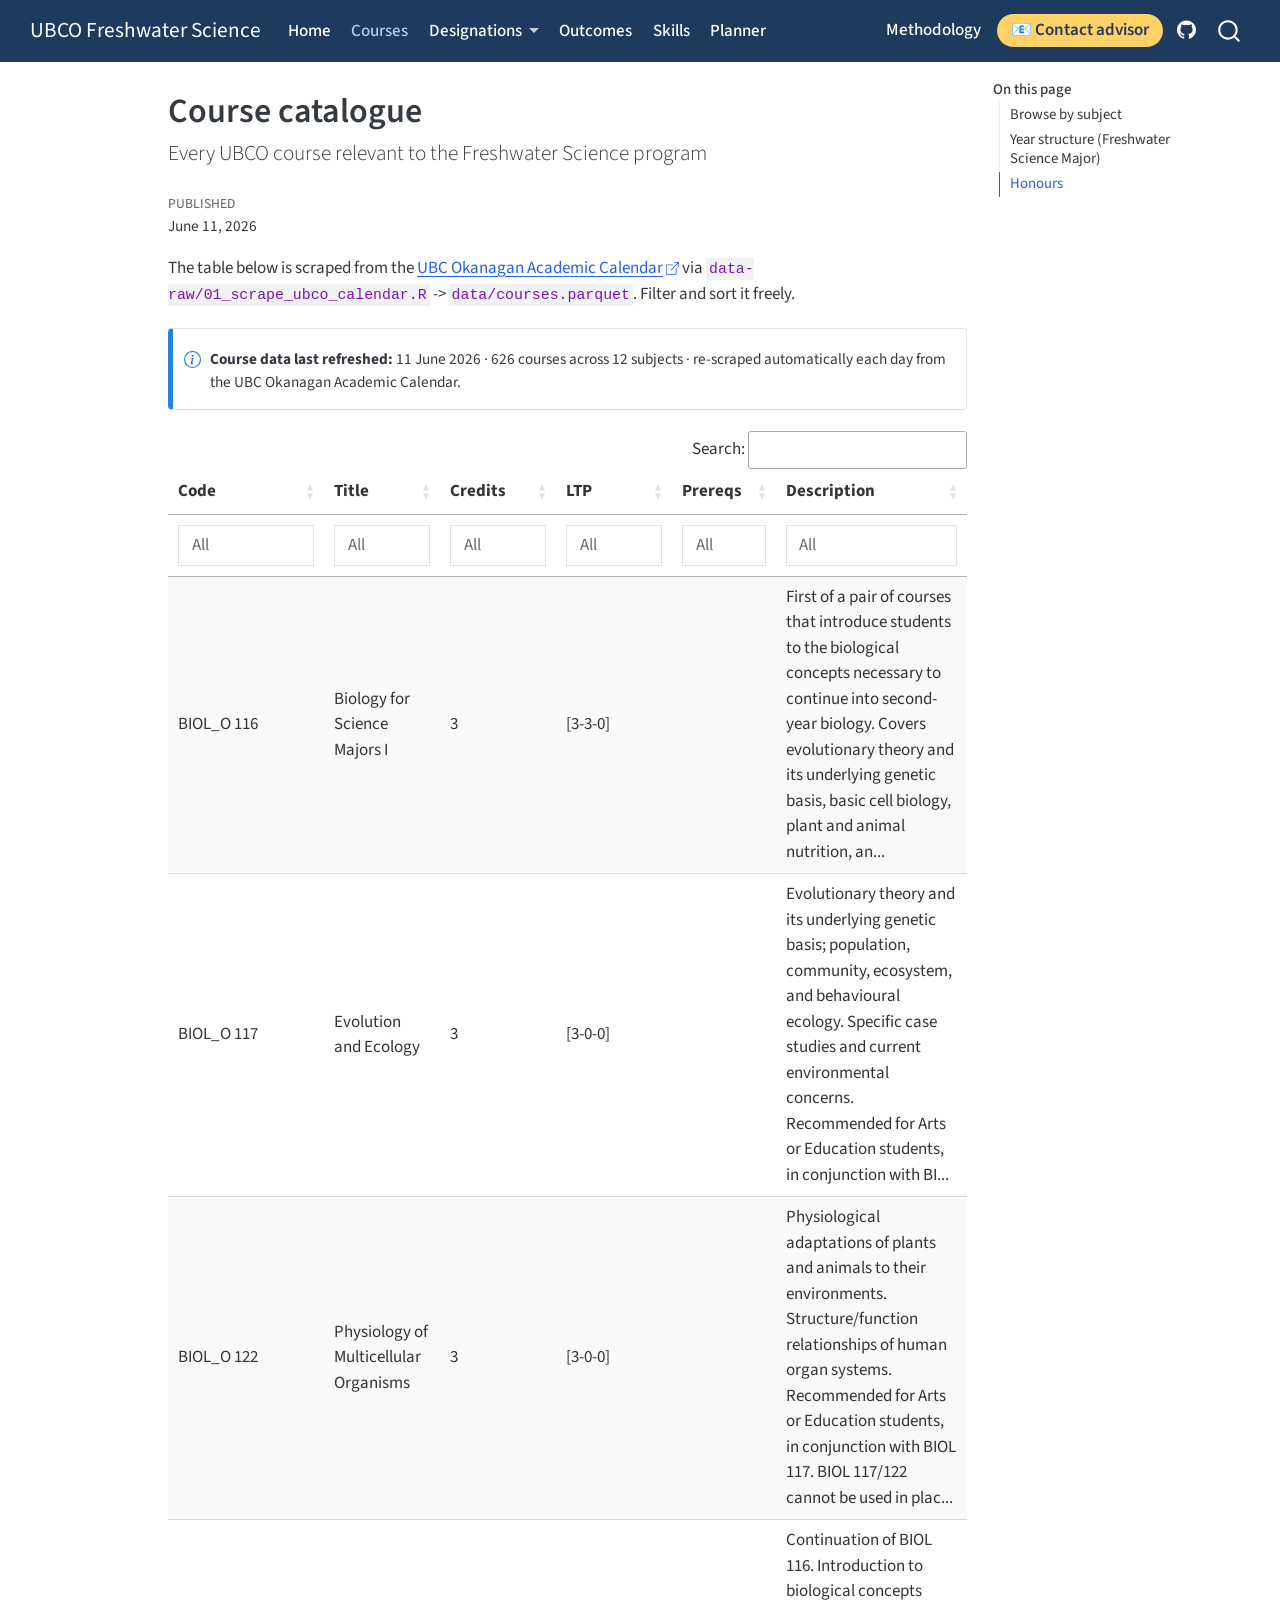
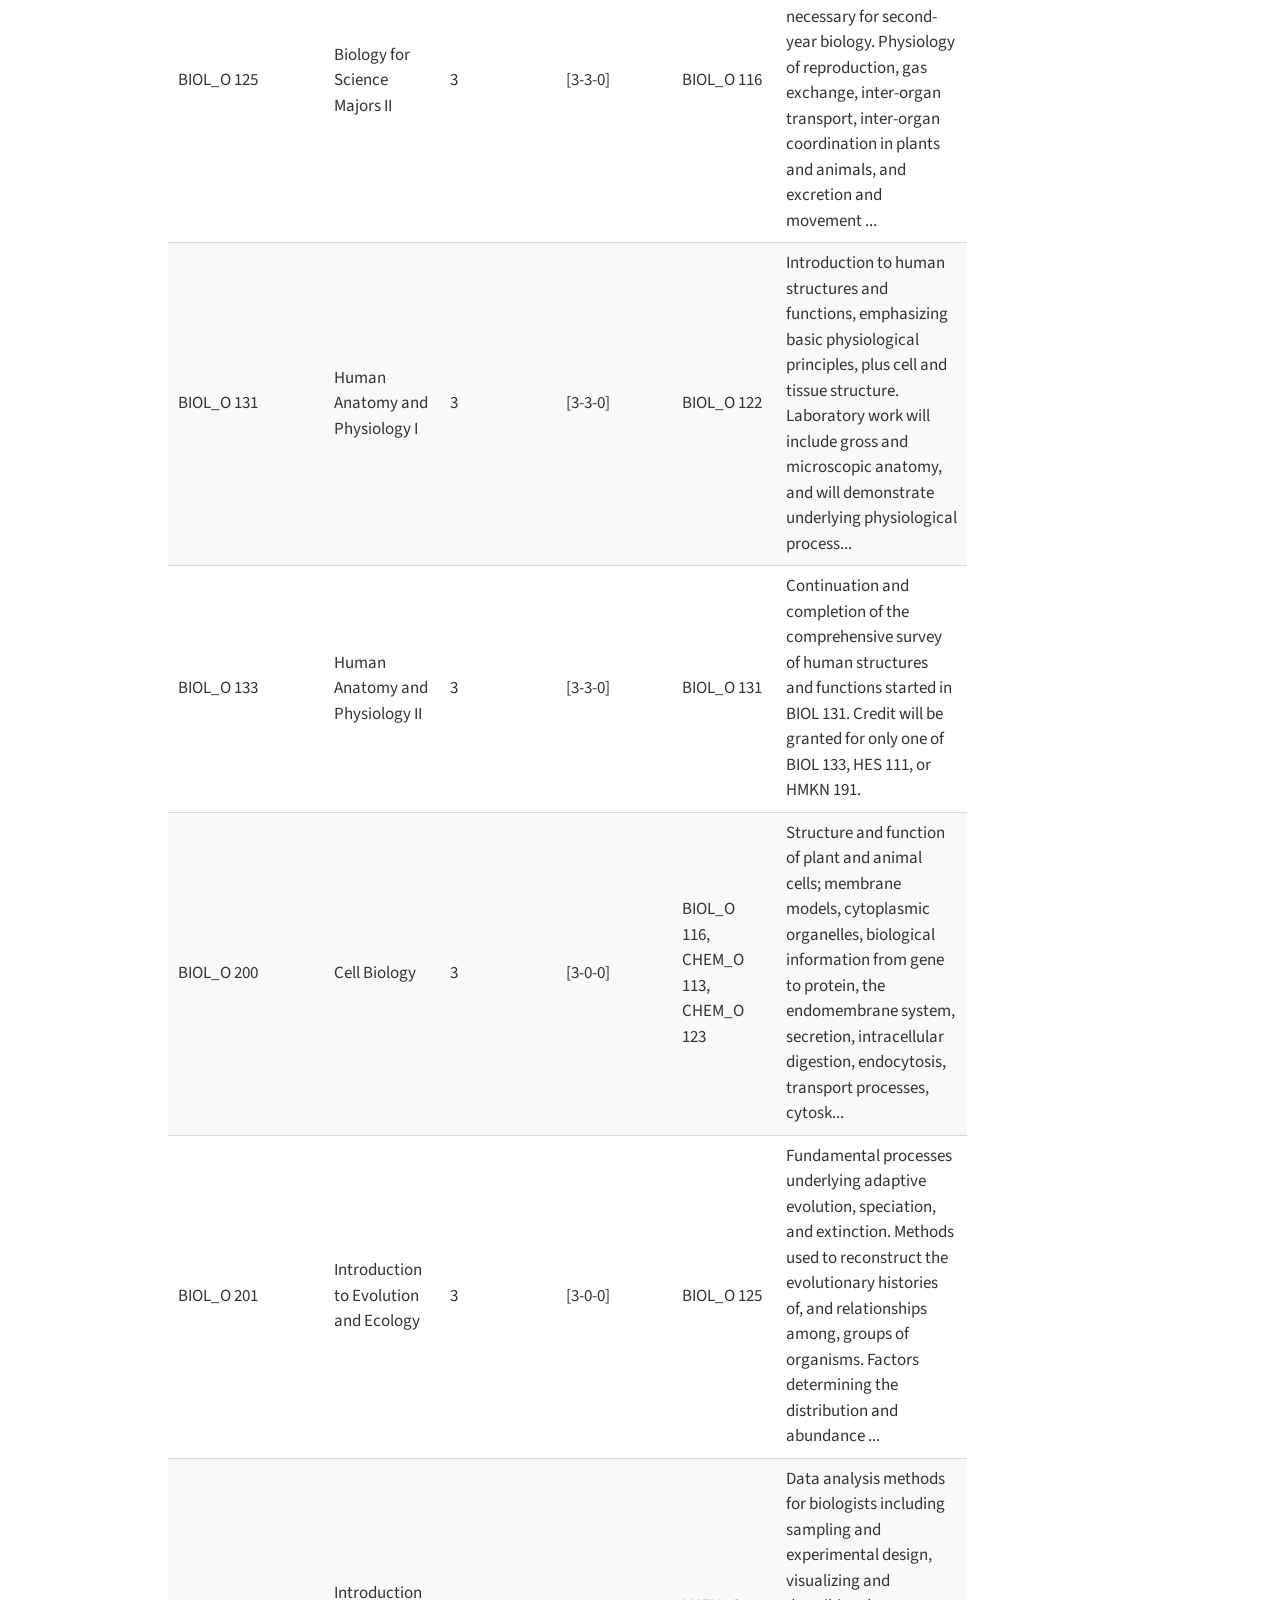
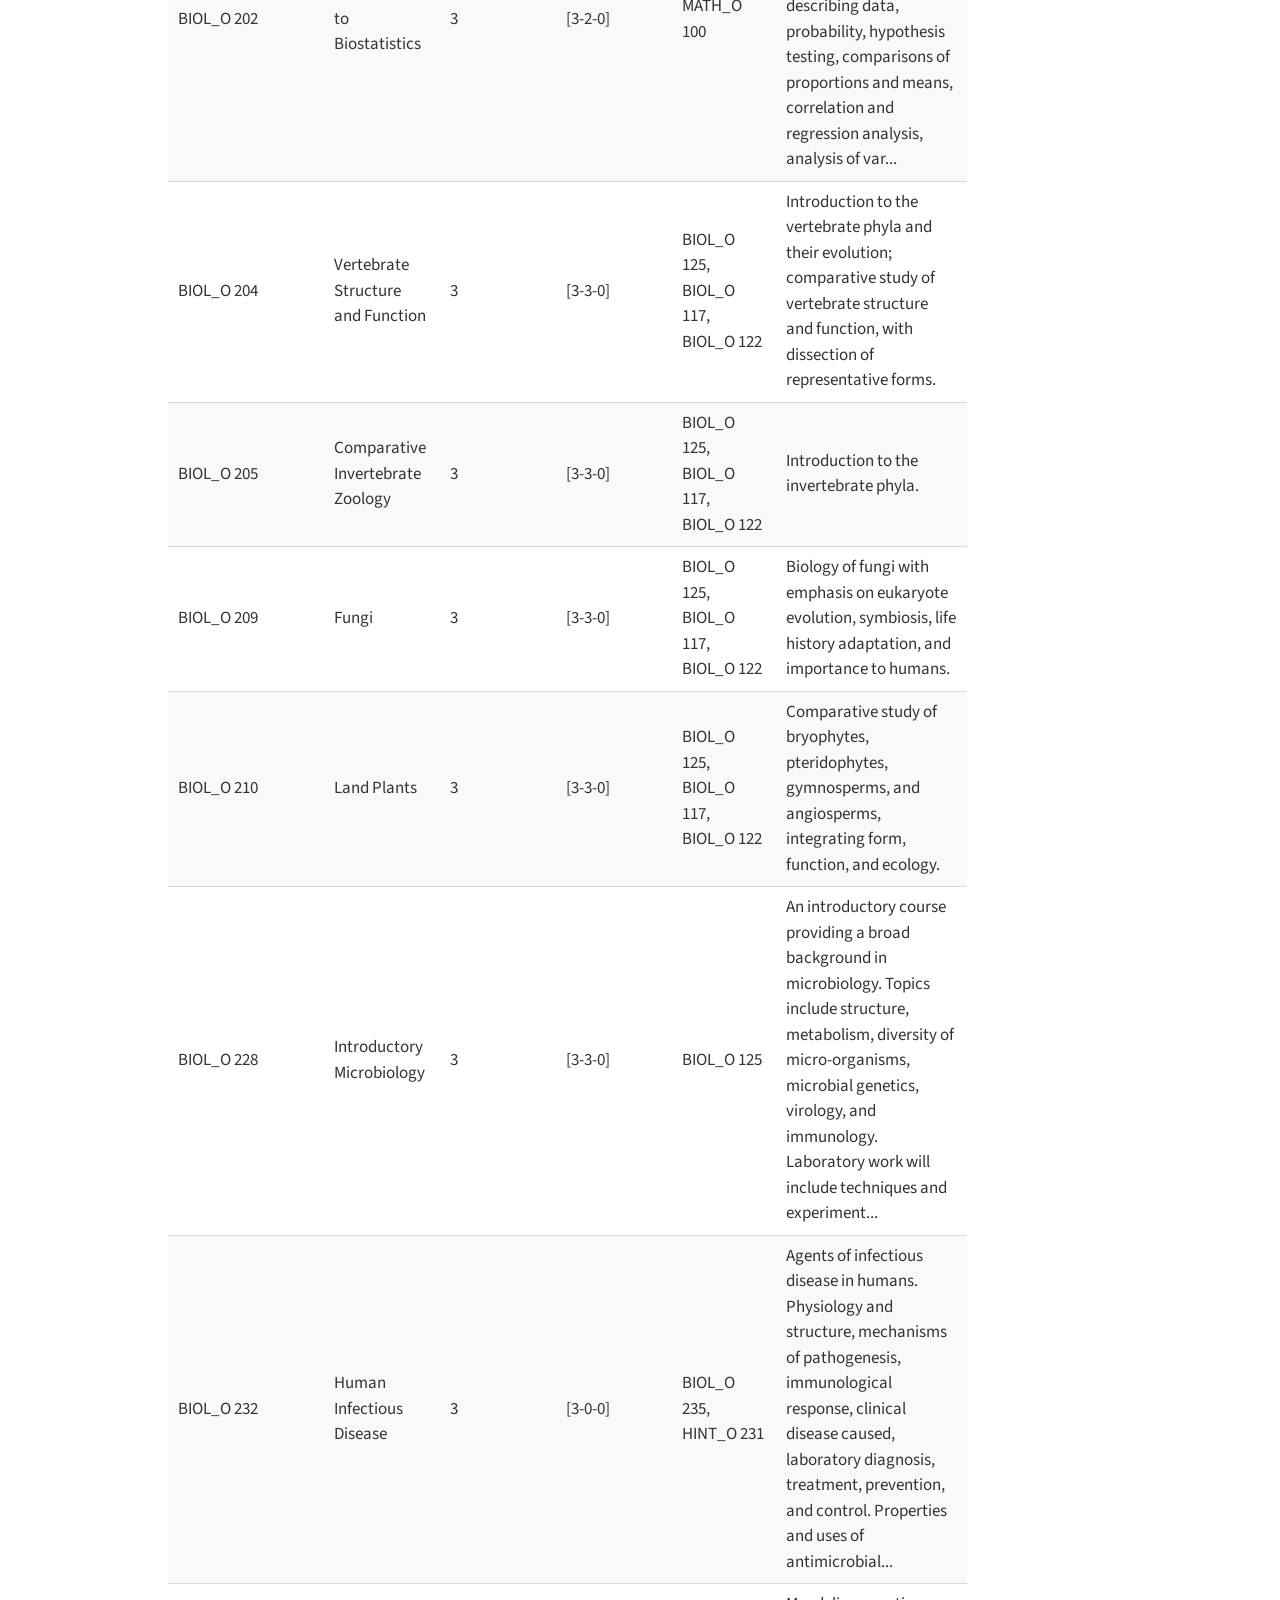
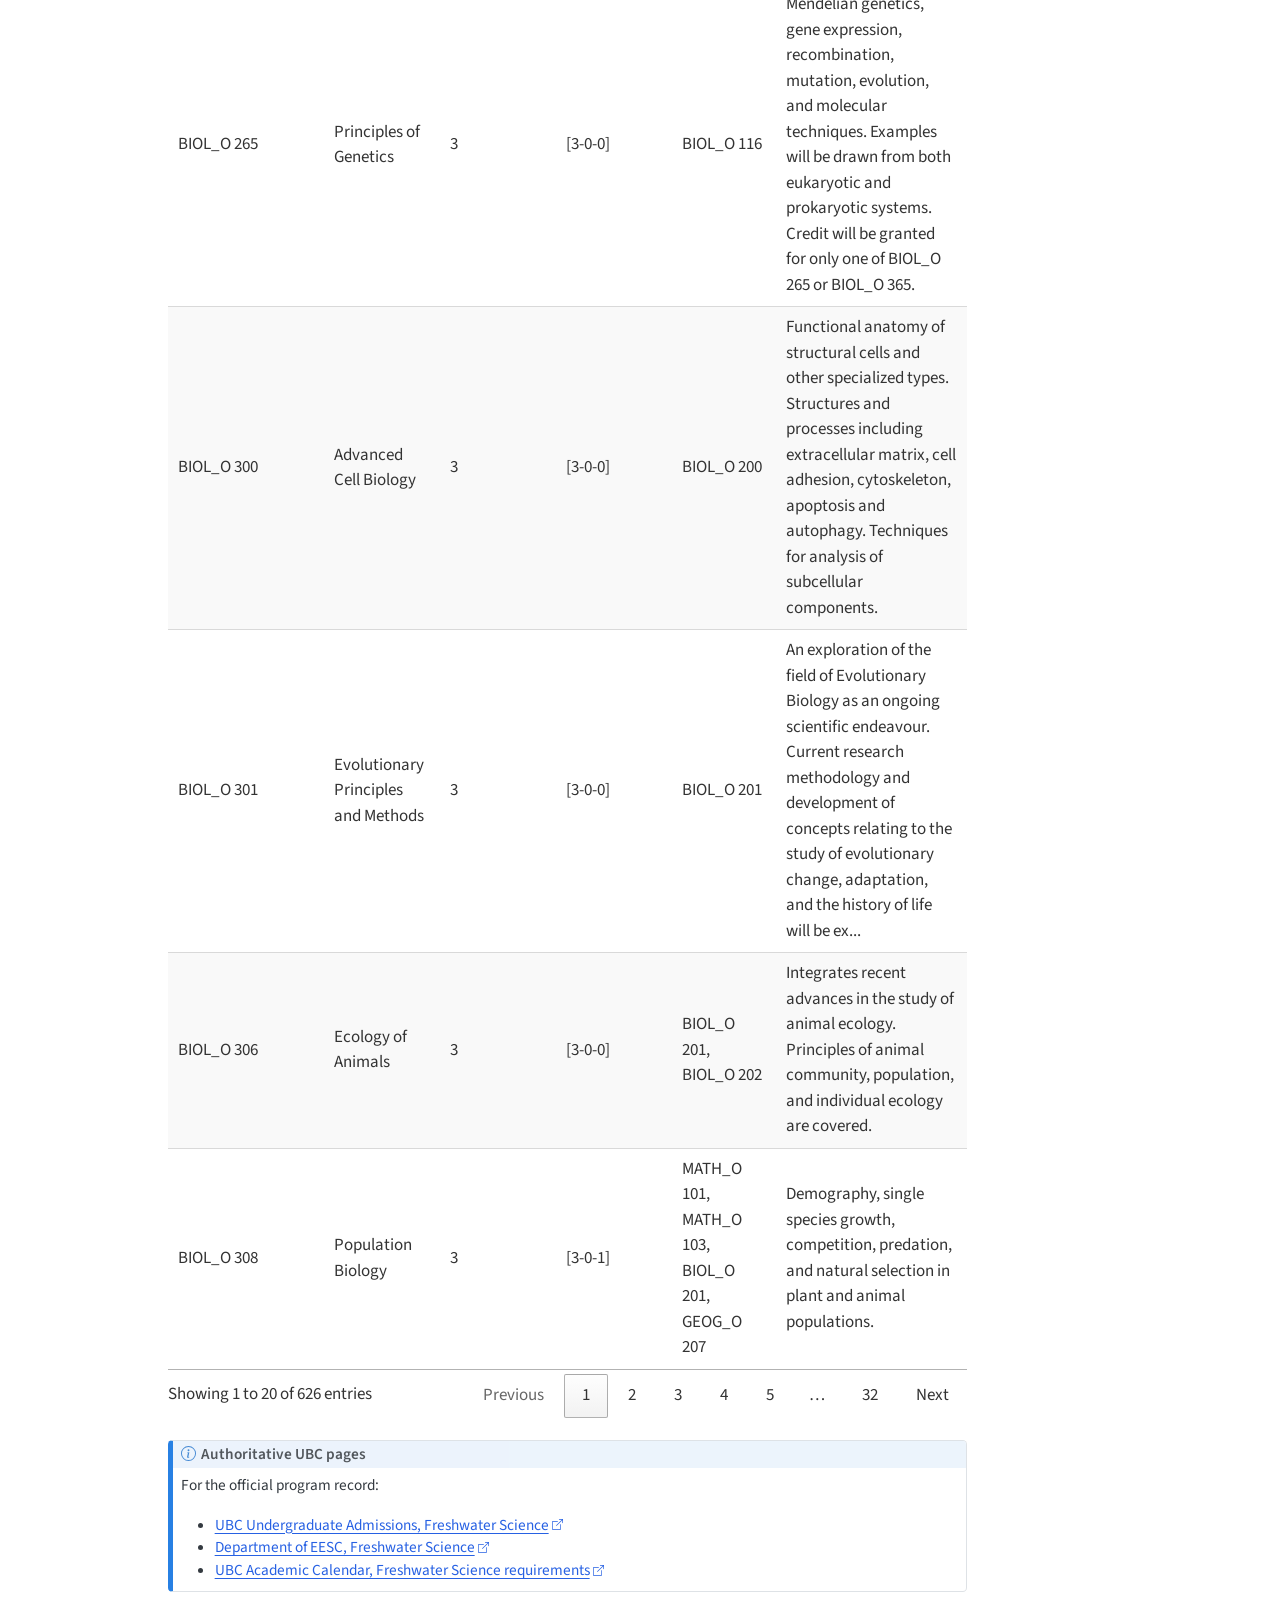
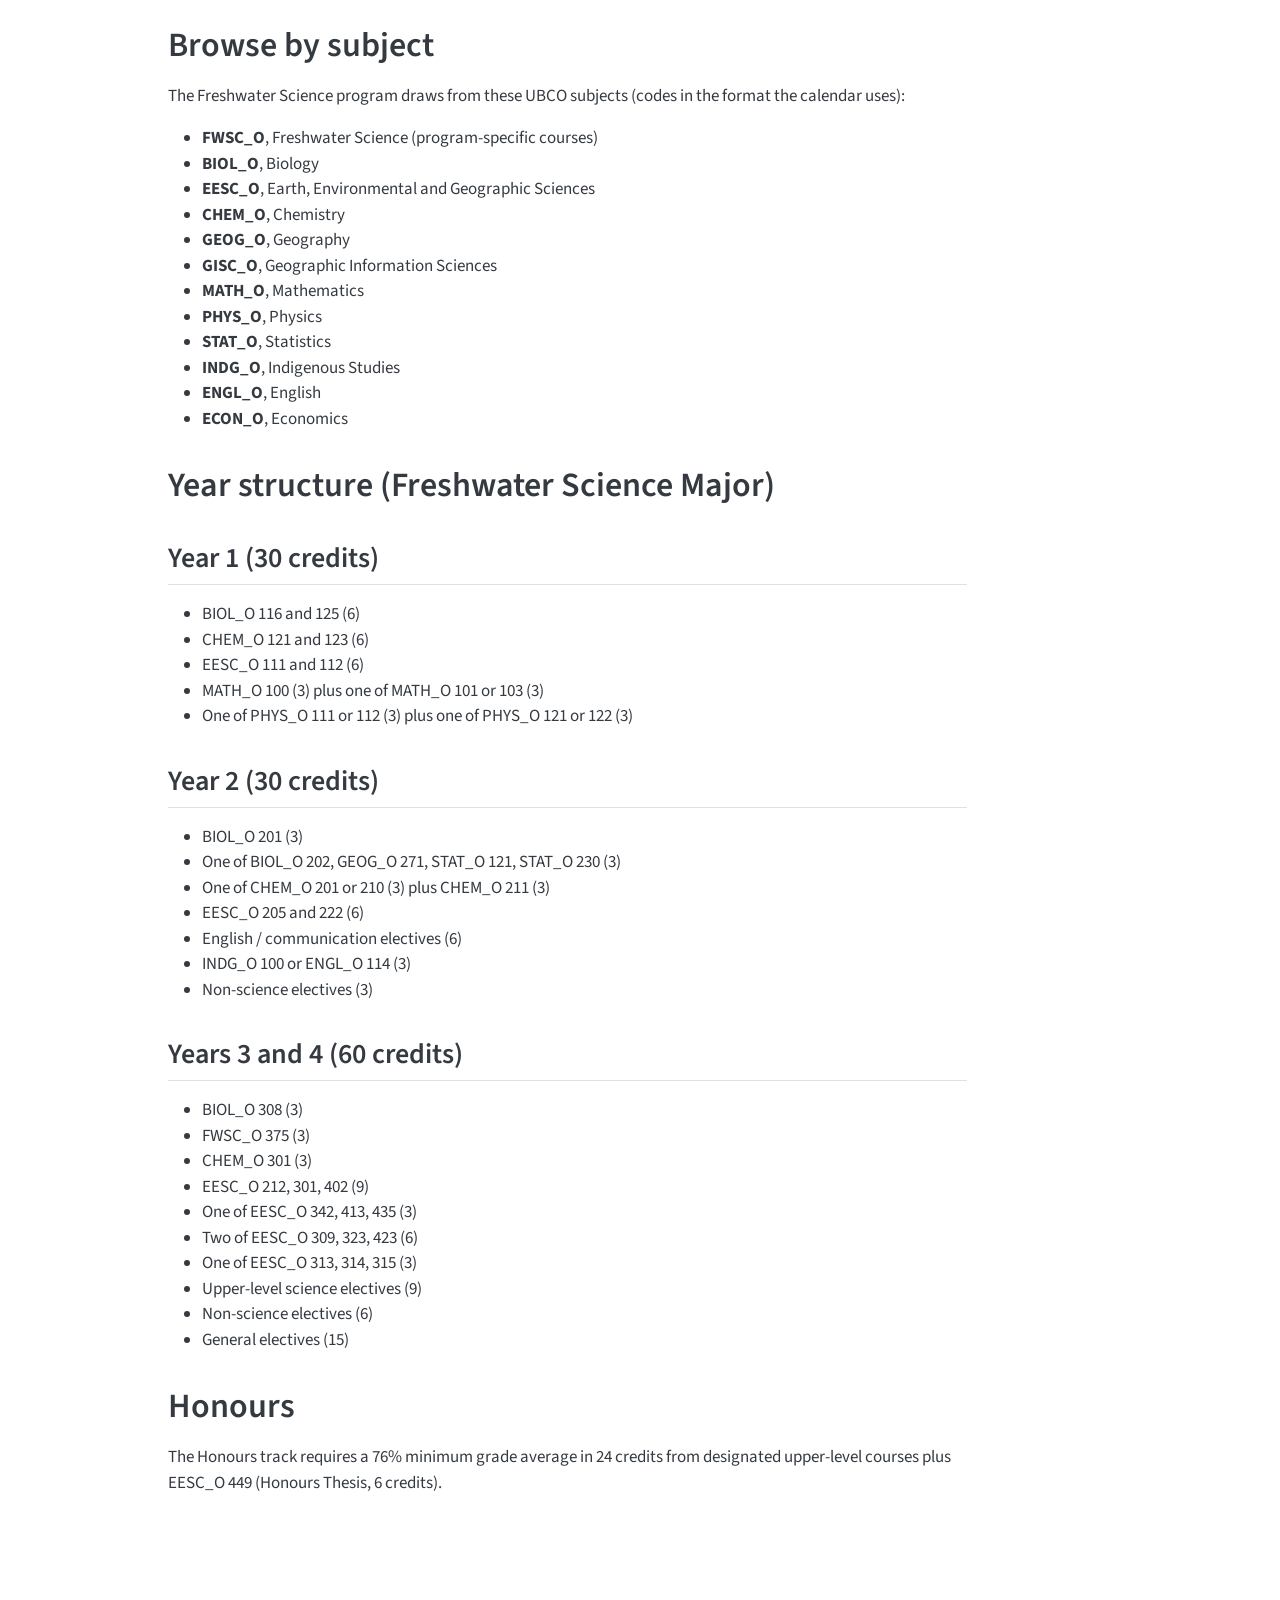
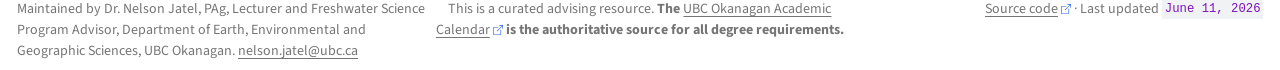
==== commit 3126e78c: "Built site for gh-pages" ====
--- a/courses/index.html
+++ b/courses/index.html
@@ -6,7 +6,7 @@
 
 <meta name="viewport" content="width=device-width, initial-scale=1.0, user-scalable=yes">
 
-<meta name="dcterms.date" content="2026-06-10">
+<meta name="dcterms.date" content="2026-06-11">
 
 <title>Course catalogue – UBCO Freshwater Science</title>
 <style>
@@ -44,7 +44,7 @@
 <link href="../site_libs/quarto-html/quarto-syntax-highlighting-15634bcf2e68342d4ad2dfa704d543f6.css" rel="stylesheet" id="quarto-text-highlighting-styles">
 <script src="../site_libs/bootstrap/bootstrap.min.js"></script>
 <link href="../site_libs/bootstrap/bootstrap-icons.css" rel="stylesheet">
-<link href="../site_libs/bootstrap/bootstrap-7b569fdd26b07b4dc8cb3eabb4c985bd.min.css" rel="stylesheet" append-hash="true" id="quarto-bootstrap" data-mode="light">
+<link href="../site_libs/bootstrap/bootstrap-db3cd5afc68202fcd75d887aeeb89524.min.css" rel="stylesheet" append-hash="true" id="quarto-bootstrap" data-mode="light">
 <script id="quarto-search-options" type="application/json">{
   "location": "navbar",
   "copy-button": false,
@@ -207,7 +207,7 @@
     <div>
     <div class="quarto-title-meta-heading">Published</div>
     <div class="quarto-title-meta-contents">
-      <p class="date">June 10, 2026</p>
+      <p class="date">June 11, 2026</p>
     </div>
   </div>
   
@@ -226,14 +226,14 @@
 <i class="callout-icon"></i>
 </div>
 <div class="callout-body-container">
-<p><strong>Course data last refreshed:</strong> 10 June 2026 · 626 courses across 12 subjects · re-scraped automatically each day from the UBC Okanagan Academic Calendar.</p>
+<p><strong>Course data last refreshed:</strong> 11 June 2026 · 626 courses across 12 subjects · re-scraped automatically each day from the UBC Okanagan Academic Calendar.</p>
 </div>
 </div>
 </div>
 <div class="cell">
 <div class="cell-output-display">
-<div class="datatables html-widget html-fill-item" id="htmlwidget-87711b1349eae7372315" style="width:100%;height:auto;"></div>
-<script type="application/json" data-for="htmlwidget-87711b1349eae7372315">{"x":{"filter":"top","vertical":false,"filterHTML":"<tr>\n  <td data-type=\"character\" style=\"vertical-align: top;\">\n    <div class=\"form-group has-feedback\" style=\"margin-bottom: auto;\">\n      <input type=\"search\" placeholder=\"All\" class=\"form-control\" style=\"width: 100%;\"/>\n      <span class=\"glyphicon glyphicon-remove-circle form-control-feedback\"><\/span>\n    <\/div>\n  <\/td>\n  <td data-type=\"character\" style=\"vertical-align: top;\">\n    <div class=\"form-group has-feedback\" style=\"margin-bottom: auto;\">\n      <input type=\"search\" placeholder=\"All\" class=\"form-control\" style=\"width: 100%;\"/>\n      <span class=\"glyphicon glyphicon-remove-circle form-control-feedback\"><\/span>\n    <\/div>\n  <\/td>\n  <td data-type=\"number\" style=\"vertical-align: top;\">\n    <div class=\"form-group has-feedback\" style=\"margin-bottom: auto;\">\n      <input type=\"search\" placeholder=\"All\" class=\"form-control\" style=\"width: 100%;\"/>\n      <span class=\"glyphicon glyphicon-remove-circle form-control-feedback\"><\/span>\n    <\/div>\n    <div style=\"display: none;position: absolute;width: 200px;opacity: 1\">\n      <div data-min=\"0\" data-max=\"23\"><\/div>\n      <span style=\"float: left;\"><\/span>\n      <span style=\"float: right;\"><\/span>\n    <\/div>\n  <\/td>\n  <td data-type=\"character\" style=\"vertical-align: top;\">\n    <div class=\"form-group has-feedback\" style=\"margin-bottom: auto;\">\n      <input type=\"search\" placeholder=\"All\" class=\"form-control\" style=\"width: 100%;\"/>\n      <span class=\"glyphicon glyphicon-remove-circle form-control-feedback\"><\/span>\n    <\/div>\n  <\/td>\n  <td data-type=\"character\" style=\"vertical-align: top;\">\n    <div class=\"form-group has-feedback\" style=\"margin-bottom: auto;\">\n      <input type=\"search\" placeholder=\"All\" class=\"form-control\" style=\"width: 100%;\"/>\n      <span class=\"glyphicon glyphicon-remove-circle form-control-feedback\"><\/span>\n    <\/div>\n  <\/td>\n  <td data-type=\"character\" style=\"vertical-align: top;\">\n    <div class=\"form-group has-feedback\" style=\"margin-bottom: auto;\">\n      <input type=\"search\" placeholder=\"All\" class=\"form-control\" style=\"width: 100%;\"/>\n      <span class=\"glyphicon glyphicon-remove-circle form-control-feedback\"><\/span>\n    <\/div>\n  <\/td>\n<\/tr>","data":[["BIOL_O 116","BIOL_O 117","BIOL_O 122","BIOL_O 125","BIOL_O 131","BIOL_O 133","BIOL_O 200","BIOL_O 201","BIOL_O 202","BIOL_O 204","BIOL_O 205","BIOL_O 209","BIOL_O 210","BIOL_O 228","BIOL_O 232","BIOL_O 265","BIOL_O 300","BIOL_O 301","BIOL_O 306","BIOL_O 308","BIOL_O 310","BIOL_O 312","BIOL_O 313","BIOL_O 314","BIOL_O 318","BIOL_O 320","BIOL_O 341","BIOL_O 350","BIOL_O 354","BIOL_O 356","BIOL_O 357","BIOL_O 358","BIOL_O 359","BIOL_O 363","BIOL_O 366","BIOL_O 370","BIOL_O 380","BIOL_O 381","BIOL_O 382","BIOL_O 401","BIOL_O 402","BIOL_O 406","BIOL_O 410","BIOL_O 413","BIOL_O 414","BIOL_O 417","BIOL_O 422","BIOL_O 423","BIOL_O 424","BIOL_O 426","BIOL_O 430","BIOL_O 431","BIOL_O 432","BIOL_O 433","BIOL_O 440","BIOL_O 450","BIOL_O 451","BIOL_O 452","BIOL_O 459","BIOL_O 460","BIOL_O 461","BIOL_O 468","BIOL_O 477","BIOL_O 480","BIOL_O 501","BIOL_O 502","BIOL_O 507","BIOL_O 510","BIOL_O 512","BIOL_O 513","BIOL_O 514","BIOL_O 517","BIOL_O 530","BIOL_O 531","BIOL_O 532","BIOL_O 533","BIOL_O 552","BIOL_O 560","BIOL_O 568","BIOL_O 577","BIOL_O 599","BIOL_O 699","CHEM_O 121","CHEM_O 123","CHEM_O 201","CHEM_O 203","CHEM_O 204","CHEM_O 210","CHEM_O 211","CHEM_O 213","CHEM_O 214","CHEM_O 220","CHEM_O 301","CHEM_O 302","CHEM_O 304","CHEM_O 305","CHEM_O 311","CHEM_O 312","CHEM_O 317","CHEM_O 319","CHEM_O 322","CHEM_O 330","CHEM_O 333","CHEM_O 334","CHEM_O 335","CHEM_O 336","CHEM_O 337","CHEM_O 338","CHEM_O 347","CHEM_O 403","CHEM_O 412","CHEM_O 422","CHEM_O 424","CHEM_O 426","CHEM_O 429","CHEM_O 434","CHEM_O 447","CHEM_O 448","CHEM_O 449","CHEM_O 450","CHEM_O 451","CHEM_O 461","CHEM_O 462","CHEM_O 463","CHEM_O 464","CHEM_O 465","CHEM_O 474","CHEM_O 477","CHEM_O 481","CHEM_O 482","CHEM_O 484","CHEM_O 485","CHEM_O 507","CHEM_O 508","CHEM_O 519","CHEM_O 521","CHEM_O 522","CHEM_O 524","CHEM_O 525","CHEM_O 529","CHEM_O 533","CHEM_O 534","CHEM_O 535","CHEM_O 536","CHEM_O 537","CHEM_O 540","CHEM_O 549","CHEM_O 567","CHEM_O 568","CHEM_O 569","CHEM_O 574","CHEM_O 577","CHEM_O 581","CHEM_O 582","CHEM_O 584","CHEM_O 585","CHEM_O 591","CHEM_O 592","CHEM_O 649","ECON_O 101","ECON_O 102","ECON_O 204","ECON_O 205","ECON_O 221","ECON_O 225","ECON_O 232","ECON_O 260","ECON_O 295","ECON_O 297","ECON_O 308","ECON_O 309","ECON_O 310","ECON_O 320","ECON_O 321","ECON_O 322","ECON_O 327","ECON_O 328","ECON_O 330","ECON_O 331","ECON_O 334","ECON_O 338","ECON_O 339","ECON_O 340","ECON_O 345","ECON_O 347","ECON_O 351","ECON_O 352","ECON_O 353","ECON_O 355","ECON_O 356","ECON_O 358","ECON_O 360","ECON_O 361","ECON_O 363","ECON_O 367","ECON_O 370","ECON_O 371","ECON_O 372","ECON_O 386","ECON_O 391","ECON_O 401","ECON_O 402","ECON_O 409","ECON_O 427","ECON_O 452","ECON_O 486","ECON_O 491","ECON_O 493","ECON_O 495","ECON_O 496","ECON_O 497","ECON_O 498","ECON_O 499","EESC_O 101","EESC_O 104","EESC_O 106","EESC_O 111","EESC_O 112","EESC_O 121","EESC_O 200","EESC_O 201","EESC_O 203","EESC_O 204","EESC_O 205","EESC_O 206","EESC_O 212","EESC_O 222","EESC_O 301","EESC_O 304","EESC_O 309","EESC_O 312","EESC_O 313","EESC_O 314","EESC_O 315","EESC_O 316","EESC_O 322","EESC_O 323","EESC_O 335","EESC_O 341","EESC_O 342","EESC_O 350","EESC_O 356","EESC_O 360","EESC_O 367","EESC_O 390","EESC_O 395","EESC_O 396","EESC_O 398","EESC_O 402","EESC_O 413","EESC_O 422","EESC_O 423","EESC_O 425","EESC_O 431","EESC_O 435","EESC_O 447","EESC_O 449","EESC_O 450","EESC_O 451","EESC_O 495","EESC_O 496","EESC_O 502","EESC_O 512","EESC_O 513","EESC_O 514","EESC_O 520","EESC_O 540","EESC_O 541","EESC_O 550","EESC_O 551","EESC_O 552","EESC_O 553","EESC_O 560","EESC_O 599","EESC_O 699","ENGL_O 009","ENGL_O 104","ENGL_O 109","ENGL_O 112","ENGL_O 114","ENGL_O 150","ENGL_O 151","ENGL_O 153","ENGL_O 154","ENGL_O 155","ENGL_O 156","ENGL_O 201","ENGL_O 202","ENGL_O 203","ENGL_O 212","ENGL_O 213","ENGL_O 215","ENGL_O 220","ENGL_O 221","ENGL_O 222","ENGL_O 224","ENGL_O 226","ENGL_O 231","ENGL_O 232","ENGL_O 233","ENGL_O 234","ENGL_O 239","ENGL_O 250","ENGL_O 270","ENGL_O 291","ENGL_O 294","ENGL_O 297","ENGL_O 304","ENGL_O 305","ENGL_O 306","ENGL_O 309","ENGL_O 315","ENGL_O 319","ENGL_O 327","ENGL_O 330","ENGL_O 333","ENGL_O 336","ENGL_O 337","ENGL_O 338","ENGL_O 339","ENGL_O 340","ENGL_O 342","ENGL_O 344","ENGL_O 345","ENGL_O 346","ENGL_O 347","ENGL_O 349","ENGL_O 350","ENGL_O 351","ENGL_O 352","ENGL_O 353","ENGL_O 355","ENGL_O 357","ENGL_O 358","ENGL_O 364","ENGL_O 365","ENGL_O 374","ENGL_O 377","ENGL_O 378","ENGL_O 379","ENGL_O 383","ENGL_O 384","ENGL_O 385","ENGL_O 386","ENGL_O 387","ENGL_O 388","ENGL_O 391","ENGL_O 394","ENGL_O 395","ENGL_O 397","ENGL_O 402","ENGL_O 407","ENGL_O 409","ENGL_O 412","ENGL_O 423","ENGL_O 427","ENGL_O 428","ENGL_O 429","ENGL_O 430","ENGL_O 433","ENGL_O 434","ENGL_O 437","ENGL_O 443","ENGL_O 445","ENGL_O 451","ENGL_O 455","ENGL_O 456","ENGL_O 457","ENGL_O 458","ENGL_O 459","ENGL_O 462","ENGL_O 470","ENGL_O 472","ENGL_O 473","ENGL_O 475","ENGL_O 476","ENGL_O 477","ENGL_O 480","ENGL_O 482","ENGL_O 491","ENGL_O 493","ENGL_O 495","ENGL_O 497","ENGL_O 499","ENGL_O 501","ENGL_O 502","ENGL_O 503","ENGL_O 521","ENGL_O 522","ENGL_O 523","ENGL_O 524","ENGL_O 525","ENGL_O 531","ENGL_O 532","ENGL_O 533","ENGL_O 590","ENGL_O 599","FWSC_O 375","GEOG_O 108","GEOG_O 109","GEOG_O 110","GEOG_O 128","GEOG_O 129","GEOG_O 200","GEOG_O 201","GEOG_O 205","GEOG_O 213","GEOG_O 217","GEOG_O 221","GEOG_O 222","GEOG_O 233","GEOG_O 250","GEOG_O 255","GEOG_O 257","GEOG_O 270","GEOG_O 271","GEOG_O 280","GEOG_O 290","GEOG_O 295","GEOG_O 304","GEOG_O 314","GEOG_O 318","GEOG_O 341","GEOG_O 351","GEOG_O 352","GEOG_O 353","GEOG_O 354","GEOG_O 356","GEOG_O 358","GEOG_O 359","GEOG_O 365","GEOG_O 367","GEOG_O 371","GEOG_O 421","GEOG_O 422","GEOG_O 423","GEOG_O 425","GEOG_O 426","GEOG_O 427","GEOG_O 431","GEOG_O 434","GEOG_O 435","GEOG_O 438","GEOG_O 445","GEOG_O 452","GEOG_O 454","GEOG_O 458","GEOG_O 460","GEOG_O 461","GEOG_O 466","GEOG_O 470","GEOG_O 473","GEOG_O 474","GEOG_O 480","GEOG_O 486","GEOG_O 491","GEOG_O 494","GEOG_O 498","GISC_O 380","GISC_O 381","GISC_O 480","INDG_O 100","INDG_O 102","INDG_O 104","INDG_O 105","INDG_O 201","INDG_O 202","INDG_O 203","INDG_O 204","INDG_O 205","INDG_O 210","INDG_O 295","INDG_O 301","INDG_O 302","INDG_O 303","INDG_O 304","INDG_O 305","INDG_O 306","INDG_O 307","INDG_O 308","INDG_O 309","INDG_O 310","INDG_O 319","INDG_O 401","INDG_O 404","INDG_O 405","INDG_O 420","INDG_O 440","INDG_O 450","INDG_O 460","INDG_O 481","INDG_O 486","INDG_O 494","INDG_O 495","INDG_O 499","MATH_O 100","MATH_O 101","MATH_O 103","MATH_O 111","MATH_O 116","MATH_O 125","MATH_O 126","MATH_O 142","MATH_O 160","MATH_O 200","MATH_O 220","MATH_O 221","MATH_O 222","MATH_O 225","MATH_O 303","MATH_O 307","MATH_O 308","MATH_O 311","MATH_O 312","MATH_O 313","MATH_O 317","MATH_O 319","MATH_O 323","MATH_O 327","MATH_O 328","MATH_O 330","MATH_O 339","MATH_O 340","MATH_O 350","MATH_O 408","MATH_O 409","MATH_O 410","MATH_O 427","MATH_O 428","MATH_O 430","MATH_O 432","MATH_O 441","MATH_O 442","MATH_O 443","MATH_O 448","MATH_O 459","MATH_O 460","MATH_O 461","MATH_O 462","MATH_O 464","MATH_O 465","MATH_O 510","MATH_O 523","MATH_O 527","MATH_O 528","MATH_O 538","MATH_O 549","MATH_O 559","MATH_O 562","MATH_O 563","MATH_O 564","MATH_O 565","MATH_O 570","MATH_O 590","MATH_O 600","MATH_O 601","MATH_O 604","MATH_O 605","MATH_O 610","MATH_O 620","MATH_O 649","MATH_O 670","PHYS_O 111","PHYS_O 112","PHYS_O 121","PHYS_O 122","PHYS_O 200","PHYS_O 215","PHYS_O 216","PHYS_O 225","PHYS_O 231","PHYS_O 232","PHYS_O 301","PHYS_O 304","PHYS_O 305","PHYS_O 310","PHYS_O 314","PHYS_O 320","PHYS_O 324","PHYS_O 328","PHYS_O 331","PHYS_O 335","PHYS_O 336","PHYS_O 360","PHYS_O 400","PHYS_O 401","PHYS_O 402","PHYS_O 403","PHYS_O 407","PHYS_O 408","PHYS_O 418","PHYS_O 420","PHYS_O 425","PHYS_O 441","PHYS_O 448","PHYS_O 449","PHYS_O 450","PHYS_O 451","PHYS_O 474","PHYS_O 534","PHYS_O 535","PHYS_O 539","PHYS_O 540","PHYS_O 544","PHYS_O 546","PHYS_O 547","PHYS_O 548","PHYS_O 549","PHYS_O 649","STAT_O 121","STAT_O 124","STAT_O 203","STAT_O 205","STAT_O 230","STAT_O 303","STAT_O 324","STAT_O 400","STAT_O 401","STAT_O 403","STAT_O 406","STAT_O 448","STAT_O 449","STAT_O 507","STAT_O 538","STAT_O 547","STAT_O 560"],["Biology for Science Majors I","Evolution and Ecology","Physiology of Multicellular Organisms","Biology for Science Majors II","Human Anatomy and Physiology I","Human Anatomy and Physiology II","Cell Biology","Introduction to Evolution and Ecology","Introduction to Biostatistics","Vertebrate Structure and Function","Comparative Invertebrate Zoology","Fungi","Land Plants","Introductory Microbiology","Human Infectious Disease","Principles of Genetics","Advanced Cell Biology","Evolutionary Principles and Methods","Ecology of Animals","Population Biology","Applied Plant Science I","Virology","Science Writing","Medical Microbiology","Immunology","Applied Plant Science II","Neurobiology","Clinical Neuroscience","Cell Physiology","Comparative Animal Physiology","Introduction to Entomology","Plant Ecophysiology","Physiology Laboratory","Developmental Biology","Molecular Genetics","African Savannah Biology","Food and Industrial Microbiology","Environmental Microbiology","Prokaryotic Physiology","Spatial Ecology","Statistical Modelling for Biological Data","Functional Glycoscience","Plant-Microbe Interactions","Wildfire and Wildlife","Advanced Field Ecology","Evolutionary Ecology","Conservation Biology","Endocrinology","Global Food Systems: Society, Ecology, Sustainability","Cancer Biology","Special Topics in Biology, Lecture Format","Special Topics in Biology, Laboratory Format","Special Topics in Biology, Lecture and Laboratory Format","Special Topics in Biology, Experiential Learning Format","Honours Thesis","Honours Thesis Part I","Honours Thesis Part II","Directed Studies in Biology","Behavioural Ecology","Population Genetics","Cell Signaling","Molecular Approaches in Ecology and Evolution","Bioinformatics","Mycology","Biology Seminar","Statistical Modelling for Biological Data","The Biochemical Basis of Disease","Plant-Microbe Interactions","Spatial Ecology","Conservation Biology","Advanced Field Ecology","Evolutionary Ecology","Special Topics in Biology, Lecture Format","Special Topics in Biology, Laboratory Format","Special Topics in Biology, Lecture and Laboratory Format","Special Topics in Biology, Experiential Learning Format","Directed Studies in Biology","Population Genetics","Molecular Approaches in Ecology and Evolution","Bioinformatics","M.Sc. Thesis","Ph.D. Thesis","Atomic and Molecular Chemistry","Physical and Organic Chemistry","Introduction to Physical Chemistry","Introduction to Organic Chemistry","Organic Chemistry","Physical Chemistry for Earth, Environmental, and Life Sciences","Analytical Chemistry","Organic Chemistry for Biological Sciences I","Organic Chemistry for Biological Sciences II","Atomic Structure and Molecular Bonding","Aqueous Environmental Chemistry","Atmospheric Environmental Chemistry","Advanced Physical Chemistry","Biophysical Chemistry","Instrumental Analytical Chemistry","Introduction to Quantum Mechanics and Spectroscopy","Environmental Physical Organic Chemistry","Building Scientific Instrumentation","Methods in Forensic Chemical Analysis","Advanced Organic Chemistry","Spectroscopic Techniques in Organic Chemistry","Green Organic Chemistry","Bioinorganic Chemistry","Green Inorganic Chemistry","Coordination Chemistry","Organometallic Chemistry","Directed Studies in Chemistry","Enzymology","Methods in Metabolomics","Special Topics in Chemistry, Lecture Format","Organometallic Catalysts","Advanced Inorganic Synthesis","Main Group Chemistry","Chromatography and Mass Spectrometry","Directed Studies in Chemistry Literature and Data Analysis","Directed Studies in Chemistry, Independent Study Format","Honours Thesis","Honours Thesis Part I","Honours Thesis Part II","Advanced Analytical Chemistry Laboratory","Advanced Inorganic Chemistry Laboratory","Advanced Organic Chemistry Laboratory","Advanced Physical and Biophysical Chemistry Laboratory","Advanced Chemistry Laboratory in Special Topics","Solar Energy","Molecular and Cellular Biophysics","Organic Synthesis","Advanced Organic Chemistry: Reactions, Mechanisms, and Synthesis","Chemical Biology","Natural Product Biosynthesis and Synthetic Biology","Topics in Physical Chemistry, Laboratory and Lecture Format","Topics in Physical Chemistry, Lecture Format","Building Scientific Instrumentation","Topics in Inorganic Chemistry, Laboratory and Lecture Format","Topics in Inorganic Chemistry, Lecture Format","Organometallic Catalysts","Advanced Inorganic Synthesis","Main Group Chemistry","Metabolomics","Chromatography and Mass Spectrometry","Topics in Analytical Chemistry, Independent Study Format","Topics in Analytical Chemistry, Lecture and Laboratory Format","Topics in Analytical Chemistry, Lecture Format","Graduate Seminar in Chemistry","M.Sc. Thesis","Topics in Organic Chemistry, Laboratory and Lecture Format","Topics in Organic Chemistry, Lecture Format","Advanced Mechanistic Enzymology","Solar Energy","Molecular and Cellular Biophysics","Organic Synthesis","Advanced Organic Chemistry: Reactions, Mechanisms, and Synthesis","Chemical Biology","Natural Product Biosynthesis and Synthetic Biology","Biocatalysis","Nucleic Acids - Structure and Function","Ph.D. Thesis","Principles of Microeconomics","Principles of Macroeconomics","Intermediate Microeconomic Analysis","Intermediate Macroeconomic Analysis","Introduction to Strategic Thinking","Data and Statistics for Economics","History of Economic Thought","Poverty and Inequality","Managerial Economics","Economics of Sports","Intermediate Microeconomics II","Intermediate Macroeconomics II","Writing Economics for the Media","Introduction to Mathematical Economics","Experimental Economics","Game Theory","Introduction to Empirical Economics","Methods of Empirical Research","World Economy to 1800","World Economy since 1800","American Economic History since 1840","Introduction to the Austrian School of Economics","Economics of Technological Change","Financial Economics","Money and Banking","Monetary Economics","Women in the Economy","Public Sector Economics","Urban and Transportation Economics","International Trade","International Finance","Competitiveness in the International Economy","Labour Economics","Economics of Industrial Relations","Health Economics","The Economic Analysis of Criminal Law","Cost-Benefit Analysis","Economics of the Environment","Natural Resource Economics","Industrial Organization and Regulation","Topics in Economics","Applied Microeconomic Analysis","Applied Macroeconomic Analysis","Economic Growth Theory","Econometrics","Urban Economics","Student Directed Seminar","Advanced Topics in Economics","Directed Studies","Honours Seminar","Honours PPE Seminar","Directed Studies for PPE Major","PPE Honours Thesis","Honours Essay","Environmental Science","Four Billion Years and Counting","The Catastrophic Earth","Earth Science","Environmental Earth Science","Earth History","Mineralogy","Introduction to Petrology","Structural Geology","Geochemistry","Introduction to Hydrology","Soil Science","Atmospheric Environments","Geomorphology","Limnology","Anthropogenic Climate Change","Global Biogeochemistry","Forest Science and Management","Management of Forested Watersheds","Environmental Impact Assessment: Process, Regulation and Administration","Environmental Impact Assessment: Techniques and practice","Wildfire Science and Management","Advanced Petrology","Geochemistry","Field Techniques","Quaternary Paleoecology and Environmental Change","Hydrogeology","Geophysics","Stratigraphy and Sedimentology","Geologic Resources","Energy Resources and Systems","Geological Field Mapping","Special Topics in Earth and Environmental Sciences, Lecture Format","Special Topics in Earth and Environmental Sciences, Lecture and Laboratory Format","Technical Communication","Freshwater Management","Analytical Methods in Hydrology","Fluvial Geomorphology","Tracers of Natural Processes","Tectonics and Orogenesis","Quaternary Glacial Environments","Fluvial Field Techniques","Directed Studies in Earth and Environmental Sciences, Independent Study Format","Honours Thesis","Honours Thesis Part I","Honours Thesis Part II","Advanced Special Topics in Earth and Environmental Sciences, Lecture Format","Advanced Special Topics in Earth and Environmental Sciences, Lecture and Laboratory Format","Environmetrics","Applied Data Analysis in Geosciences, Lecture Format","Applied Data Analysis in Geosciences, Lecture and Lab Format","Applied Data Analysis in Geosciences, Independent Study Format","Isotope Hydrology","Directed Readings in Earth and Environmental Sciences, Independent Study Format","Directed Readings in Earth and Environmental Sciences, Lecture and Independent Study Format","Research in Earth and Environmental Sciences","Special Topics in Earth and Environmental Sciences, Lecture Format","Special Topics in Earth and Environmental Sciences, Lecture and Lab Format","Special Topics in Earth and Environmental Sciences, Experiential Learning Format","Graduate Seminar","M.Sc. Thesis","Ph.D. Dissertation","Preparation for University Writing","University Writing: Indigenous Perspectives","Studies in Composition (Enhanced)","Studies in Composition","Studies in Composition: Indigenous Perspectives","Introduction to Literary Genre","Critical Studies in Literature","Readings in Narrative","Indigenous Narrative","Writing and Making Technology in the Humanities","Environmental Literature","Children's Literature and Publishing","Interior Salishan Literatures: Concepts and Frameworks","Topics in Composition","Children's Literature","British Literature, 1900 to the present","Reading Screens","Foundations: Literature in Historical Context 1","Foundations: Literature in Historical Context 2","Literature in Canada","Foundations: Reading Across Borders","Drama","Introduction to Popular Narrative","Reading Popular Culture","American Literature","Foundations: Indigenous Literature","The Bible in English Literature","Foundations: Interdisciplinary Theory and Method in Literary Research","Topics in Women's Literature","African Literary Canon","Interdisciplinarity and English Literature","Reading Animals","Advanced Composition","The Self-Conscious Text","The Programmed World","Modern Critical Theory and Interdisciplinary Methods","Studies in Backgrounds to 16th-Century Literature","Studies in Romanticism","Canadian Poetry","Regionalism in Canadian Literature","Canadian Fiction","Studies in Backgrounds to American Literature","American Literature between the Wars","American Literature after World War II","American Literature from the Civil War to WWI","Introduction to Old English","Auto/Biography Survey","Topics in Medieval Studies","Studies in Backgrounds to International Literature in English","Introduction to Middle English","16th-Century Studies","17th-Century Literature","16th- and 17th-Century Studies","16th- and 17th-Century Drama","Shakespeare: Earlier Works","Shakespeare: Later Works","Studies in Backgrounds to Literature: Special Topics","Restoration Drama and Culture","Eighteenth-Century Drama","19th-Century Studies","Major Authors of the 19th Century","British Literature in the Age of Enlightenment","English-Canadian Screen Culture","Documentary and Docudrama","Colonialism and Decolonization","Contemporary British Novel","Human Rights, Literature, and Culture","Settler Studies, Literature, and Culture","Studies in Transatlantic Modernism","Indigenous Literature: Intellectual Traditions","Beyond Anthropocentrism","Afropolitan Literature","Interdisciplinary Studies in English Literature","Popular Literature","Contemporary Environmental Writing","Adolescence in Literature, Popular Culture and Cultural Theory","Media and Contemporary Readers","Topics in Digital Humanities","Interdisciplinary Studies in Critical Theory","Approaches to 16th- and/or 17th-Century Literature: Special Topics","Chaucer's Earlier Poetry","Chaucer's Canterbury Tales","Topics in Middle English Literature","Feminist Forerunners: Early Modern Women's Literature and Contemporary Theory","English Novel in the 18th Century","Special Topics in 18th-Century Literature","Postcolonial Studies","Studies in 18th-Century Women's Writing","The Victorian Novel","Postcolonialism and British Literature","Reading Gothic Film","Topics in Auto/Biography","Posthumanism and Critical Animal Studies","Canadian Environmental Writing","Major Authors of the 20th and 21st Centuries","20th- and 21st-Century British Studies","Canadian Studies","American Studies","Studies in Indigenous Literature and Criticism","Topics in American Poetry","Climate Change and Culture","Literature and Science","Studies in International Literature in English","Gender, Race and Medicine","Black Intellectual Traditions","Topics in Popular Culture","Directed Studies","Fourth-Year Seminar","Honours Essay","Methodologies: Critical Theory","Interdisciplinary Approaches to Literature and Culture","Practices in the Profession of Literary Studies and Related Disciplines","Topics in Historical Periods and Movements","Topics in Genre Studies","Topics in National/International Literatures and Culture","Individual Author Studies","Studies in Diversity and Identity","Place and Power","Culture and Location","Narrating Place","Independent Research Paper","Master's Thesis","Flora and Fauna of Inland Waters","Earth Systems: Weather, Climate, and Life","Earth Systems: Landscape Dynamics","Introduction to Physical Geography: Place, Process, and People","Human Geography: Space, Place, and Community","Human Geography: Resources, Development, and Society","Atmospheric Environments","Introduction to Research in Sustainability and Geography","Introduction to Hydrology","Introduction to Environmental Issues","Geographies of British Columbia","Food Systems I: System Thinking","Geomorphology","Climate Change and Society","Introduction to Urban Geography","Space and Culture","Seeing our World: An Introduction to Visual Geographies","Introduction to Cartography and Mapmaking","Geographic Data Analysis","Development Geography","Introduction to the Geography of Canada","People, Places and Pinot","Anthropogenic Climate Change","Environmental Impact Assessment: Process, Regulation and Administration","Rural Geographies","Quaternary Paleoecology and Environmental Change","Urban Social Geography","Community Planning I: Resilient Cities","Geographies of Migration and Settlement","Urban Canada: Growth, Form, and Structure","Stratigraphy and Sedimentology","Gender, Place, and Culture","Culture, Space, and Politics","Parks and Protected Areas","Energy Resources Management","Research Strategies in Human Geography","Geography of Food Systems","Fluvial Geomorphology","Development of Environmental Thought","Feminist Geographies of (Un)Belonging","Queer Geographies","Digital Worlds: Space, Technology, and Society","Resource Management Policy and Practice","Geography of Tourism Development","Wine Geographies","Learning in Place: Exploring Community in British Columbia","Political Ecology","Community Planning II: Building the Future","Geography of Housing","Population Geography","Critical Geographies of the Anthropocene","Sustainability in the Okanagan: Planning and Political Processes","Soil Science","Community Based Participatory Research: Theory and Practice","Cartography and Society","Qualitative Research in Human Geography","Advanced Seminar in Critical Geography","Student Directed Seminar","Selected Topics in Geography","Interdisciplinary Approaches in Community, Culture and Global Studies","Directed Studies in Geography","Fundamentals of Geographic Information Science I","Fundamentals of Geographic Information Science II","Practical Applications in GIS","Introduction to Decolonization: Indigenous Studies","Introduction to Indigeneity: Ways of Knowing","Syilx/Indigenous Leadership Structures &amp; Frameworks A","Syilx/Indigenous Leadership Structures and Frameworks B","Okanagan Indigenous Peoples' Historical Perspectives","Interior Salishan Literatures: Concepts and Frameworks","Indigenous Peoples' Historical Perspectives","Métis Peoples and Perspectives","Indigenous Identities","Indigenous Peoples of the Americas","Indigenous Studies: Special Topics","Examining an Indigenous Methodology: En'owkinwixw","Indigenous Governance","Indigenous Studies Theory and Methodology","Indigenous Studies Field Methods","Indigenous Justice","Indigenous Land Rights","Traditional Ecological Knowledge","Indigenous Culture, Heritage, and Intellectual Property","Indigenous Perspectives on Health","Indigenous Women's Perspectives: Gender, Nation, State, Resistance","Indigenous Perspectives on Health and Physical Activity","Research Applications","Indigenous Peoples United Nations and Global Issues","Indigenous Education: History and Revitalization","Indigenous Perspectives on Food, Place, Identity, and Biodiversity","Residential Schools and Reconciliation","Indigenous Women, Activisms, Feminisms","Indigenous Studies Internship","Directed Studies: Readings in Indigenous Studies","Student Directed Seminar","Interdisciplinary Approaches in Community, Culture and Global Studies","Advanced Topics in Indigenous Studies","Indigenous Studies Capstone Project","Differential Calculus with Applications to Physical Sciences and Engineering","Integral Calculus with Applications to Physical Sciences and Engineering","Integral Calculus with Applications to Life Sciences","Finite Mathematics","Calculus I for Management and Economics","Pre-Calculus","Basic Mathematics: An Indigenous Perspective","Calculus II for Management and Economics","Mathematical Reasoning for Arts and Education","Calculus III","Mathematical Proof","Matrix Algebra","Linear Algebra","Introduction to Differential Equations","Numerical Analysis","Applied Linear Algebra","Euclidean Geometry","Abstract Algebra I","Introduction to Number Theory","Topics in Number Theory","Calculus IV","Introduction to Partial Differential Equations","Applied Abstract Algebra","Analysis I","Analysis II","Abstract Algebra II","Introduction to Dynamical Systems","Introduction to Linear Programming","Complex Variables and Applications","Differential Geometry","Mathematics of Financial Derivatives","Introduction to General Topology","Real Analysis","Functional Analysis","Special Topics in Optimization and Analysis","Special Topics in Algebra and Number Theory","Modelling of Discrete Optimization Problems","Optimization in Graphs and Networks","Graph Theory","Directed Studies in Mathematics","Mathematical Biology","Special Topics in Mathematics","Continuous Optimization","Derivative-Free Optimization","Nonconvex Optimization","Splitting Algorithms and Modern Operator Theory","General Topology","Combinatorial Optimization","Real Analysis","Functional Analysis","Algebraic Number Theory","Thesis for Master's Degree","Mathematical Biology","Derivative-Free Optimization","Convex Optimization and Non-smooth Analysis","Nonconvex Optimization","Splitting Algorithms and Modern Operator Theory","Optimization and Analysis I","Graduate Seminar","Topics in Algebra","Topics in Analysis","Topics in Optimization","Topics in Applied Mathematics","Topics in Pure Mathematics","Directed Studies in Mathematics","Ph.D. Thesis","Optimization and Analysis II","Introductory Physics for the Physical Sciences I","Introductory Physics for the Life Sciences I","Introductory Physics for the Physical Sciences II","Introductory Physics for the Life Sciences II","Relativity and Quanta","Thermodynamics","Mechanics I","Intermediate Electricity and Magnetism","Introduction to Electronics","Modern Physics Laboratory","Electricity and Magnetism","Introduction to Quantum Mechanics","Introduction to Biophysics","Introduction to Medical Physics","Fluids","Environmental Physics","Waves","Advanced Mechanics","Experimental Physics I","The Universe from Aristotle to Hawking","Introduction to Medical Imaging and Radiation Safety","Special Topics in Physics","Introduction to Elementary Particles","Electromagnetic Theory","Advanced Quantum Mechanics","Statistical Mechanics","Introduction to General Relativity","Optics","Methods of Theoretical Physics","Data and Image Processing","Low-Temperature Physics","Experimental Physics II","Directed Studies in Physics","Honours Thesis","Honours Thesis Part I","Honours Thesis Part II","Solid State Physics","Radiotherapy Physics I","Radiotherapy Physics II","Radiation Dosimetry","Medical Imaging","Radiation Biophysics","Clinical Shadowing","Anatomy and Physiology for the Medical Physicist","Special Topics in Medical Physics","Master's Thesis","Doctoral Dissertation","Elementary Statistics","Business Statistics","Introduction to Probability","Introduction to Mathematical Statistics","Introductory Statistics","Intermediate Probability","Mathematical Finance","Statistical Communication and Consulting","Probability and Statistical Inference","Stochastic Processes","Environmetrics","Directed Studies in Statistics","Special Topics in Statistics","Sampling and Design","Advanced Statistical Modelling","Topics in Statistics","Probability and Stochastic Processes"],[3,3,3,3,3,3,3,3,3,3,3,3,3,3,3,3,3,3,3,3,3,3,3,3,3,3,3,3,3,3,3,3,3,3,3,3,3,3,3,3,3,3,3,3,3,3,3,3,3,3,null,null,null,null,6,3,3,null,3,3,3,3,3,3,3,3,3,3,3,3,3,3,null,null,null,null,null,3,3,3,21,0,3,3,3,3,3,3,3,3,3,3,3,3,3,3,3,3,3,3,3,3,3,3,3,3,3,3,null,3,3,null,3,3,3,3,3,null,6,3,3,3,3,3,3,3,3,3,3,3,3,3,null,null,3,null,null,3,3,3,3,3,null,null,null,1,23,null,null,3,3,3,3,3,3,3,3,3,0,3,3,3,3,3,3,3,3,3,3,3,3,3,3,3,3,3,3,3,3,3,3,3,3,3,3,3,3,3,3,3,3,3,3,3,3,3,3,3,3,null,3,3,3,3,3,null,3,null,3,3,3,3,3,3,3,3,3,3,3,3,3,3,3,3,3,3,3,3,3,3,3,3,3,3,3,3,3,3,3,3,3,3,3,3,3,null,null,3,3,3,3,3,3,3,3,null,6,3,3,null,null,3,3,3,3,3,null,null,3,null,null,null,1,23,0,3,3,6,3,3,3,3,3,3,3,3,6,3,null,3,3,3,3,3,3,3,3,null,3,3,3,3,3,3,3,null,3,3,3,3,null,null,null,null,null,null,null,3,3,3,3,3,null,null,3,null,null,null,3,3,3,null,3,3,null,null,null,3,3,3,3,3,3,3,3,null,3,null,null,3,3,3,null,null,null,3,3,null,3,3,null,null,3,3,3,3,null,3,3,null,null,null,null,3,null,3,null,null,3,3,null,null,null,6,3,null,3,null,null,null,null,null,null,null,null,9,12,3,3,3,3,3,3,3,3,3,3,3,3,3,3,3,3,3,3,3,3,3,3,3,3,3,3,3,3,3,3,3,3,3,3,3,3,3,3,3,3,3,3,3,3,3,3,3,3,3,3,3,3,3,3,3,3,3,null,null,3,null,3,3,3,3,3,3,3,3,3,3,3,3,3,null,3,3,3,3,3,3,3,3,3,3,3,3,3,3,3,3,3,3,3,null,3,null,6,3,3,3,3,3,3,3,3,3,3,3,3,3,3,3,3,3,3,3,3,3,3,3,3,3,3,3,3,3,3,3,3,3,3,null,null,3,3,3,null,3,null,3,3,3,3,3,3,3,3,3,12,3,3,3,3,3,null,null,null,null,null,null,null,null,0,null,3,3,3,3,3,3,3,3,3,3,3,3,3,3,3,3,3,3,3,3,3,null,3,3,3,3,3,3,3,3,3,3,null,6,3,3,3,3,3,3,3,3,2,1,null,12,0,3,3,3,3,3,3,3,3,3,3,3,null,null,3,3,null,3],["[3-3-0]","[3-0-0]","[3-0-0]","[3-3-0]","[3-3-0]","[3-3-0]","[3-0-0]","[3-0-0]","[3-2-0]","[3-3-0]","[3-3-0]","[3-3-0]","[3-3-0]","[3-3-0]","[3-0-0]","[3-0-0]","[3-0-0]","[3-0-0]","[3-0-0]","[3-0-1]",null,"[3-0-0]","[3-0-0]","[3-0-0]","[3-0-0]",null,"[3-0-0]","[3-0-0]",null,"[3-0-0]","[3-3-0]","[3-3-0]","[1-4-0]","[3-3-0]","[3-0-0]","[3-0-0]","[3-0-0]","[3-0-0]","[3-0-0]","[3-0-0]","[3-0-0]","[3-0-0]","[3-0-0]","[3-0-0]","[3-0-1]","[3-0-0]","[3-0-0]","[3-0-0]","[3-0-0]","[3-0-0]",null,null,null,null,null,null,null,null,"[3-0-0]","[3-0-0]","[3-0-0]","[3-0-0]",null,"[3-0-1.5]",null,"[3-0-0]",null,null,"[3-0-0]","[3-0-0]",null,"[3-0-0]",null,null,null,null,null,"[3-0-0]","[3-0-0]",null,null,null,"[3-3-0]","[3-3-0]",null,"[3-3-0]","[3-3-0]",null,"[3-3-0]",null,null,"[3-3-0]","[3-0-0]","[3-0-0]",null,null,"[3-4-0]",null,null,"[3-3-0]","[3-0-0]",null,"[3-0-0]",null,"[3-0-0]",null,null,null,null,"[3-0-0]","[3-0-0]","[3-0-0]","[3-0-0]","[3-0-0]","[3-0-0]","[3-0-0]",null,null,null,null,null,"[0-6-0]","[0-6-0]","[0-6-0]","[0-6-0]","[0-6-0]","[3-0-0]","[3-0-0]","[3-0-0]","[3-0-0]","[3-0-0]","[3-0-0]",null,null,"[3-3-0]",null,null,"[3-0-0]","[3-0-0]","[3-0-0]","[3-0-0]","[3-0-0]",null,null,null,"[2-0-0]",null,null,null,"[3-0-0]","[3-0-0]","[3-0-0]","[3-0-0]","[3-0-0]","[3-0-0]","[3-0-0]","[3-0-0]","[3-0-0]",null,"[3-0-0]","[3-0-0]","[3-0-1]","[3-0-1]","[3-0-0]","[3-0-0]","[3-0-0]","[3-0-0]","[3-0-0]","[3-0-0]","[3-0-0]","[3-0-0]","[3-0-0]","[3-0-0]","[3-0-0]","[3-0-0]","[3-0-1]","[3-0-1]","[3-0-0]","[3-0-0]","[3-0-0]","[3-0-0]","[3-0-0]","[3-0-0]","[3-0-0]","[3-0-0]","[3-0-0]","[3-0-0]","[3-0-0]","[3-0-0]","[3-0-0]","[3-0-0]","[3-0-0]","[3-0-0]","[3-0-0]","[3-0-0]","[3-0-0]","[3-0-0]","[3-0-0]","[3-0-0]","[3-0-0]","[3-0-0]","[3-0-0]","[3-0-0]","[3-0-0]","[3-0-0]","[0-0-3]","[3-0-0]",null,"[0-0-3]","[0-0-3]",null,null,null,"[3-0-0]","[3-0-0]","[3-0-0]","[3-2-0]","[3-3-0]","[3-2-0]","[3-3-0]","[3-3-0]","[3-3-0]","[3-3-0]","[3-3-0]","[3-3-0]","[3-3-0]","[3-3-0]","[3-3-0]","[3-0-0]","[3-0-0]","[3-0-0]","[2-2-0]","[3-0-0]","[3-2-0]","[3-3-0]","[3-3-0]","[3-3-0]",null,"[3-3-0]","[3-3-0]","[3-3-0]","[3-3-0]","[3-3-0]","[3-0-0]",null,null,null,"[3-0-2]","[3-3-0]","[2-3-0]","[3-0-2]","[3-0-0]","[3-0-0]","[3-1-0]",null,null,null,null,null,null,null,"[3-0-0]",null,null,null,null,null,null,null,null,null,null,"[0-0-2]",null,null,"[3-1-0]",null,null,null,null,null,null,null,null,null,null,null,null,null,null,null,null,null,null,null,null,null,null,null,null,null,null,null,null,null,null,null,null,null,null,null,null,null,null,null,null,null,null,null,null,null,null,null,null,null,null,null,null,null,null,null,null,null,null,null,null,null,null,null,null,null,null,null,null,null,null,null,null,null,null,null,null,null,"[3-0-0]",null,"[3-0-0]","[3-0-0]",null,null,"[3-0-0]",null,"[3-0-0]","[3-0-0]",null,"[3-0-0]","[3-0-3]","[3-0-0]","[3-0-0]","[3-0-0]","[3-0-0]","[3-0-0]",null,null,"[3-0-0]",null,null,"[3-0-0]",null,null,null,"[3-0-0]",null,"[3-0-0]",null,null,null,null,null,null,null,null,null,null,null,null,null,null,"[3-3-0]","[3-2-0]","[3-2-0]","[3-2-0]","[3-0-0]","[3-0-0]","[3-3-0]","[2-0-1]","[3-3-0]","[3-0-1]","[3-0-0]","[1.5-0-1.5]","[3-3-0]","[1.5-0-1.5]","[3-0-0]","[3-0-0]",null,"[3-0-0]","[3-3-0]","[2-0-1]","[3-0-0]","[2-0-1]","[3-0-0]","[3-0-0]","[3-0-0]","[3-3-0]","[3-0-0]","[3-0-0]","[3-0-0]","[3-0-0]","[3-3-0]","[3-0-0]","[3-0-0]","[3-0-0]","[3-0-0]","[3-0-0]","[2-0-1]","[3-0-2]","[3-0-0]","[3-0-0]",null,null,"[1-0-2]","[3-0-0]","[3-0-0]",null,"[1.5-0-1.5]","[2-0-1]","[3-0-0]","[3-0-0]","[0-0-3]","[3-0-0]","[3-3-0]","[3-0-0]","[2-0-1]","[1-0-2]","[0-0-3]","[0-0-3]",null,null,null,"[3-3-0]",null,"[3-3-0]","[2-0-1]","[3-0-0]","[3-0-0]","[3-0-0]","[3-0-0]","[3-0-0]","[3-0-0]","[3-0-0]","[3-0-0]","[3-0-0]",null,"[3-0-0]","[3-0-0]","[3-0-0]","[3-0-0]","[3-0-0]","[3-0-0]","[3-0-0]","[3-0-0]","[3-0-0]","[3-0-0]","[3-0-0]","[0-0-3]","[3-0-0]","[3-0-0]","[3-0-0]","[3-0-0]","[0-0-3]","[0-0-3]",null,"[0-0-3]",null,"[3-0-0]",null,"[3-0-0]","[3-0-0]","[3-1-0]","[3-0-0]","[3-0-0]","[3-0-0]","[3-0-1]","[3-0-0]","[3-0-0]","[3-1-0]","[3-0-1]","[3-0-0]","[3-0-0]","[3-0-1]","[3-1-0]","[3-0-0]","[3-0-0]","[3-0-0]","[3-0-0]","[3-0-0]","[3-0-0]","[3-0-1]","[3-0-0]","[3-0-0]","[3-0-0]","[3-0-0]","[3-0-0]","[3-0-0]","[3-0-0]","[3-0-0]","[3-0-0]","[3-0-0]","[3-0-0]","[3-0-0]","[3-0-0]","[3-0-0]","[3-0-0]","[3-0-0]","[3-0-0]",null,"[3-0-0]","[3-0-0]","[3-0-0]","[3-0-0]","[3-0-0]","[3-0-0]","[3-0-0]","[3-0-0]","[3-0-0]","[3-0-0]","[3-0-0]",null,"[3-0-0]","[3-0-0]","[3-0-0]","[3-0-0]","[3-0-0]","[0-0-3]","[0-0-1]",null,"[3-0-0]","[3-0-0]",null,null,null,null,"[0-0-3]",null,null,"[3-3-1]","[3-3-1]","[3-0-1]","[3-0-0]","[3-0-1]","[3-0-0]","[2-3-0]","[2-3-0]","[3-0-1]","[3-0-0]","[3-0-0]","[3-0-0]","[3-0-0]","[3-0-0]","[3-0-0]","[3-0-0]","[0-3-1.5]","[3-0-0]","[3-0-0]","[3-0-0]","[3-0-0]","[3-0-0]","[3-0-0]","[3-0-0]","[3-0-0]","[3-0-0]","[3-0-0]","[3-0-0]","[3-0-0]","[0-3-1.5]",null,null,null,null,"[3-0-0]",null,null,null,null,null,null,null,null,null,null,"[3-0-0]","[3-0-0]","[3-0-0]","[3-0-0]","[3-0-0]","[3-0-0]",null,"[3-0-0]","[3-0-0]","[3-0-0]","[3-0-0]",null,null,null,"[3-2-0]","[3-0-0]","[3-0-0]"],["","","","BIOL_O 116","BIOL_O 122","BIOL_O 131","BIOL_O 116, CHEM_O 113, CHEM_O 123","BIOL_O 125","MATH_O 100","BIOL_O 125, BIOL_O 117, BIOL_O 122","BIOL_O 125, BIOL_O 117, BIOL_O 122","BIOL_O 125, BIOL_O 117, BIOL_O 122","BIOL_O 125, BIOL_O 117, BIOL_O 122","BIOL_O 125","BIOL_O 235, HINT_O 231","BIOL_O 116","BIOL_O 200","BIOL_O 201","BIOL_O 201, BIOL_O 202","MATH_O 101, MATH_O 103, BIOL_O 201, GEOG_O 207","BIOL_O 210, BIOL_O 202, STAT_O 230, STAT_O 205","BIOL_O 228","","BIOL_O 228","BIOL_O 228","BIOL_O 310","BIOL_O 200","BIOL_O 200, BIOL_O 341, PSYO_O 230","BIOL_O 200, BIOL_O 202, STAT_O 205, STAT_O 230, PHYS_O 121, PHYS_O 122","BIOL_O 354","BIOL_O 201, BIOL_O 202, STAT_O 205, STAT_O 230","BIOL_O 210, BIOL_O 202, STAT_O 205, STAT_O 230","BIOL_O 354","BIOL_O 200","BIOL_O 265, BIOL_O 365","BIOL_O 201","BIOL_O 228","BIOL_O 228, CHEM_O 203, CHEM_O 213","BIOL_O 228, CHEM_O 204, CHEM_O 214","BIOL_O 202, STAT_O 205, STAT_O 230","BIOL_O 202","BIOL_O 200, BIOL_O 319, BIOC_O 305","BIOL_O 228","","BIOL_O 202, GEOG_O 271, BIOL_O 201, GEOG_O 207","BIOL_O 308, BIOL_O 202, STAT_O 205, STAT_O 230","BIOL_O 308","BIOL_O 319, BIOC_O 305","","BIOL_O 311, BIOC_O 304, BIOL_O 200, BIOL_O 265, BIOL_O 318","","","","","","","BIOL_O 450","","BIOL_O 201","BIOL_O 201","BIOL_O 200, BIOL_O 311, BIOC_O 304","BIOL_O 201","BIOL_O 265","BIOL_O 311, BIOC_O 304","","","","","","","","","","","","","","","","","","","","CHEM_O 121","MATH_O 101, MATH_O 103, PHYS_O 121, PHYS_O 122, CHEM_O 113, CHEM_O 123","CHEM_O 113, CHEM_O 123","CHEM_O 203","MATH_O 101, MATH_O 103, PHYS_O 121, PHYS_O 122, CHEM_O 113, CHEM_O 123","CHEM_O 113, CHEM_O 123, PHYS_O 121, PHYS_O 122","CHEM_O 113, CHEM_O 123","CHEM_O 203, CHEM_O 213","CHEM_O 113, CHEM_O 123","MATH_O 101, MATH_O 103, CHEM_O 201, CHEM_O 210","MATH_O 101, MATH_O 103, CHEM_O 113, CHEM_O 123, PHYS_O 121, PHYS_O 122","CHEM_O 201","CHEM_O 201, CHEM_O 210","CHEM_O 211","CHEM_O 201","MATH_O 101, MATH_O 103, CHEM_O 204, CHEM_O 214, PHYS_O 121, PHYS_O 122","CHEM_O 113, PHYS_O 121","CHEM_O 211, CHEM_O 123, BIOL_O 202, PSYO_O 271, STAT_O 230","CHEM_O 204, CHEM_O 214","CHEM_O 204, CHEM_O 214","CHEM_O 204","CHEM_O 204, CHEM_O 214, CHEM_O 201, CHEM_O 210","CHEM_O 220, CHEM_O 204, CHEM_O 214","CHEM_O 220, CHEM_O 204, CHEM_O 214","CHEM_O 220, CHEM_O 204, CHEM_O 214","","BIOC_O 304, BIOL_O 311","CHEM_O 211","","CHEM_O 338","CHEM_O 338","CHEM_O 220, CHEM_O 204, CHEM_O 214","CHEM_O 311","","","","","CHEM_O 450","CHEM_O 311","CHEM_O 335, CHEM_O 336, CHEM_O 337, CHEM_O 338","CHEM_O 330, CHEM_O 317, CHEM_O 333","CHEM_O 304, CHEM_O 305, CHEM_O 312","","","","CHEM_O 330","","","","","","","","","","","","","","","","","","","","","","","","","","","","","","","","","ECON_O 101, MATH_O 100, MATH_O 116","ECON_O 102, MATH_O 100, MATH_O 116","ECON_O 101, ECON_O 102","ECON_O 101, ECON_O 102","ECON_O 101, ECON_O 102","","ECON_O 101, ECON_O 102","ECON_O 101, ECON_O 102","ECON_O 204","ECON_O 204, ECON_O 205","","ECON_O 101, ECON_O 102, MATH_O 101, MATH_O 142","ECON_O 204, ECON_O 205, ECON_O 221, ECON_O 295","ECON_O 101, ECON_O 102, MATH_O 100, MATH_O 116","ECON_O 101, ECON_O 102, ECON_O 225, MATH_O 101, MATH_O 142","ECON_O 327","ECON_O 101, ECON_O 102","ECON_O 101, ECON_O 102","ECON_O 101, ECON_O 102","ECON_O 101, ECON_O 102","ECON_O 101, ECON_O 102","ECON_O 101, ECON_O 102","ECON_O 101, ECON_O 102","ECON_O 101, ECON_O 102","ECON_O 101, ECON_O 102","ECON_O 101, ECON_O 102","ECON_O 101, ECON_O 225, STAT_O 203, STAT_O 230","ECON_O 101, ECON_O 102","ECON_O 101, ECON_O 102","ECON_O 101, ECON_O 102","ECON_O 101, ECON_O 102","ECON_O 101, ECON_O 102","ECON_O 101, ECON_O 225","","ECON_O 101, ECON_O 225, STAT_O 203, STAT_O 230, ENGR_O 305","ECON_O 101, ECON_O 102","ECON_O 101, ECON_O 102","ECON_O 101, ECON_O 102, ECON_O 204","ECON_O 101, ECON_O 102","ECON_O 204, MATH_O 100, MATH_O 116, MATH_O 101, MATH_O 142","ECON_O 205, MATH_O 100, MATH_O 116, MATH_O 101, MATH_O 142","ECON_O 204, ECON_O 205, MATH_O 100, MATH_O 116","ECON_O 328","ECON_O 328, ECON_O 308, ECON_O 386","","ECON_O 204, ECON_O 205, MATH_O 100, MATH_O 116, MATH_O 101, MATH_O 142","ECON_O 204, ECON_O 205","","","","ECON_O 496","ECON_O 495","","","","","EESC_O 111, CHEM_O 111, CHEM_O 121","EESC_O 111","EESC_O 111, CHEM_O 111, CHEM_O 121","EESC_O 200","EESC_O 111","CHEM_O 123, EESC_O 111","EESC_O 101, EESC_O 111, EESC_O 112, EESC_O 121, GEOG_O 108, GEOG_O 109","EESC_O 111, EESC_O 112, GEOG_O 109, CHEM_O 121, PHYS_O 111, PHYS_O 112","GEOG_O 108, GEOG_O 109, EESC_O 101, EESC_O 111, EESC_O 112, EESC_O 121","GEOG_O 108, GEOG_O 109, MATH_O 100, EESC_O 111, EESC_O 112","EESC_O 222, EESC_O 204, CHEM_O 211, BIOL_O 116, BIOL_O 125, CHEM_O 113, CHEM_O 123, ENGR_O 341, ENGR_O 342","GEOG_O 108, GEOG_O 200, EESC_O 212","CHEM_O 113, CHEM_O 123, EESC_O 101, EESC_O 111, EESC_O 112, EESC_O 121, GEOG_O 108, GEOG_O 109, BIOL_O 201, BIOL_O 203, CHEM_O 301, CHEM_O 302","BIOL_O 125, EESC_O 101, EESC_O 111, EESC_O 112, GEOG_O 108, GEOG_O 109, SUST_O 100, BIOL_O 201, BIOL_O 210, GEOG_O 207","EESC_O 205, ENGR_O 341, ENGR_O 342","","","BIOL_O 125, EESC_O 101, EESC_O 112, GEOG_O 108, GEOG_O 109, SUST_O 100, BIOL_O 201, BIOL_O 210, EESC_O 212, EESC_O 312, GEOG_O 200, GEOG_O 207","EESC_O 201","EESC_O 111, EESC_O 200, GEOG_O 109, CHEM_O 201, CHEM_O 210, CHEM_O 113, CHEM_O 123","EESC_O 111","EESC_O 111, EESC_O 121, GEOG_O 108, CHEM_O 111, CHEM_O 121","MATH_O 100, PHYS_O 111, PHYS_O 112, EESC_O 111, EESC_O 121, GEOG_O 109, EESC_O 205, GEOG_O 205, ENGR_O 340, ENGR_O 341","MATH_O 100, EESC_O 111, EESC_O 121, PHYS_O 121, PHYS_O 122, ENGR_O 340","EESC_O 121, EESC_O 222, GEOG_O 222","EESC_O 200, EESC_O 201","GEOG_O 108, GEOG_O 110, GEOG_O 129, EESC_O 101, EESC_O 111, EESC_O 112, SUST_O 100, CHEM_O 203, ENGR_O 347","EESC_O 200, EESC_O 203, EESC_O 356","","","APSC_O 176, CORH_O 203, ENGL_O 109","","GEOG_O 271, ENGR_O 360, BIOL_O 202, STAT_O 121, STAT_O 230, EESC_O 205, GEOG_O 205, ENGR_O 341, ENGR_O 342","EESC_O 222, GEOG_O 222, APSC_O 253","EESC_O 204, EESC_O 309, EESC_O 323, EESC_O 111, CHEM_O 301","EESC_O 204, EESC_O 323, EESC_O 203, EESC_O 325","EESC_O 222, EESC_O 356, GEOG_O 222, GEOG_O 356","EESC_O 205, EESC_O 222, EESC_O 305, EESC_O 422, EESC_O 434, GEOG_O 205, GEOG_O 222, GEOG_O 422, ENGR_O 341, ENGR_O 342","","","","EESC_O 450","","","","","","","","","","","","","","","","","","","","","","","","","","","","ENGL_O 109, ENGL_O 112, ENGL_O 114, ENGL_O 150, ENGL_O 151, ENGL_O 153, ENGL_O 154, ENGL_O 155, ENGL_O 156","INDG_O 100, INDG_O 102","ENGL_O 109, ENGL_O 112, ENGL_O 114, ENGL_O 150, ENGL_O 151, ENGL_O 153, ENGL_O 154, ENGL_O 155, ENGL_O 156","ENGL_O 109, ENGL_O 112, ENGL_O 114, ENGL_O 150, ENGL_O 151, ENGL_O 153, ENGL_O 154, ENGL_O 155, ENGL_O 156","ENGL_O 109, ENGL_O 112, ENGL_O 114, ENGL_O 150, ENGL_O 151, ENGL_O 153, ENGL_O 154, ENGL_O 155, ENGL_O 156","ENGL_O 109, ENGL_O 112, ENGL_O 114, ENGL_O 150, ENGL_O 151, ENGL_O 153, ENGL_O 154, ENGL_O 155, ENGL_O 156","ENGL_O 109, ENGL_O 112, ENGL_O 114, ENGL_O 150, ENGL_O 151, ENGL_O 153, ENGL_O 154, ENGL_O 155, ENGL_O 156","ENGL_O 109, ENGL_O 112, ENGL_O 114, ENGL_O 150, ENGL_O 151, ENGL_O 153, ENGL_O 154, ENGL_O 155, ENGL_O 156","ENGL_O 109, ENGL_O 112, ENGL_O 114, ENGL_O 150, ENGL_O 151, ENGL_O 153, ENGL_O 154, ENGL_O 155, ENGL_O 156","ENGL_O 109, ENGL_O 112, ENGL_O 114, ENGL_O 150, ENGL_O 151, ENGL_O 153, ENGL_O 154, ENGL_O 155, ENGL_O 156","ENGL_O 109, ENGL_O 112, ENGL_O 114, ENGL_O 150, ENGL_O 151, ENGL_O 153, ENGL_O 154, ENGL_O 155, ENGL_O 156","ENGL_O 109, ENGL_O 112, ENGL_O 114, ENGL_O 150, ENGL_O 151, ENGL_O 153, ENGL_O 154, ENGL_O 155, ENGL_O 156","ENGL_O 109, ENGL_O 112, ENGL_O 114, ENGL_O 150, ENGL_O 151, ENGL_O 153, ENGL_O 154, ENGL_O 155, ENGL_O 156","ENGL_O 109, ENGL_O 112, ENGL_O 114, ENGL_O 150, ENGL_O 151, ENGL_O 153, ENGL_O 154, ENGL_O 155, ENGL_O 156","ENGL_O 109, ENGL_O 112, ENGL_O 114, ENGL_O 150, ENGL_O 151, ENGL_O 153, ENGL_O 154, ENGL_O 155, ENGL_O 156","ENGL_O 109, ENGL_O 112, ENGL_O 114, ENGL_O 150, ENGL_O 151, ENGL_O 153, ENGL_O 154, ENGL_O 155, ENGL_O 156","ENGL_O 109, ENGL_O 112, ENGL_O 114, ENGL_O 150, ENGL_O 151, ENGL_O 153, ENGL_O 154, ENGL_O 155, ENGL_O 156","ENGL_O 109, ENGL_O 112, ENGL_O 114, ENGL_O 150, ENGL_O 151, ENGL_O 153, ENGL_O 154, ENGL_O 155, ENGL_O 156","ENGL_O 109, ENGL_O 112, ENGL_O 114, ENGL_O 150, ENGL_O 151, ENGL_O 153, ENGL_O 154, ENGL_O 155, ENGL_O 156","ENGL_O 109, ENGL_O 112, ENGL_O 114, ENGL_O 150, ENGL_O 151, ENGL_O 153, ENGL_O 154, ENGL_O 155, ENGL_O 156","ENGL_O 109, ENGL_O 112, ENGL_O 114, ENGL_O 150, ENGL_O 151, ENGL_O 153, ENGL_O 154, ENGL_O 155, ENGL_O 156","ENGL_O 109, ENGL_O 112, ENGL_O 114, ENGL_O 150, ENGL_O 151, ENGL_O 153, ENGL_O 154, ENGL_O 155, ENGL_O 156","FILM_O 100","FILM_O 100","ENGL_O 109, ENGL_O 112, ENGL_O 114, ENGL_O 150, ENGL_O 151, ENGL_O 153, ENGL_O 154, ENGL_O 155, ENGL_O 156","ENGL_O 109, ENGL_O 112, ENGL_O 114, ENGL_O 150, ENGL_O 151, ENGL_O 153, ENGL_O 154, ENGL_O 155, ENGL_O 156","ENGL_O 109, ENGL_O 112, ENGL_O 114, ENGL_O 150, ENGL_O 151, ENGL_O 153, ENGL_O 154, ENGL_O 155, ENGL_O 156","ENGL_O 109, ENGL_O 112, ENGL_O 114, ENGL_O 150, ENGL_O 151, ENGL_O 153, ENGL_O 154, ENGL_O 155, ENGL_O 156","ENGL_O 109, ENGL_O 112, ENGL_O 114, ENGL_O 150, ENGL_O 151, ENGL_O 153, ENGL_O 154, ENGL_O 155, ENGL_O 156","ENGL_O 109, ENGL_O 112, ENGL_O 114, ENGL_O 150, ENGL_O 151, ENGL_O 153, ENGL_O 154, ENGL_O 155, ENGL_O 156","ENGL_O 109, ENGL_O 112, ENGL_O 114, ENGL_O 150, ENGL_O 151, ENGL_O 153, ENGL_O 154, ENGL_O 155, ENGL_O 156","ENGL_O 109, ENGL_O 112, ENGL_O 114, ENGL_O 150, ENGL_O 151, ENGL_O 153, ENGL_O 154, ENGL_O 155, ENGL_O 156","ENGL_O 109, ENGL_O 112, ENGL_O 114, ENGL_O 150, ENGL_O 151, ENGL_O 153, ENGL_O 154, ENGL_O 155, ENGL_O 156","ENGL_O 109, ENGL_O 112, ENGL_O 114, ENGL_O 150, ENGL_O 151, ENGL_O 153, ENGL_O 154, ENGL_O 155, ENGL_O 156","ENGL_O 109, ENGL_O 112, ENGL_O 114, ENGL_O 150, ENGL_O 151, ENGL_O 153, ENGL_O 154, ENGL_O 155, ENGL_O 156","ENGL_O 109, ENGL_O 112, ENGL_O 114, ENGL_O 150, ENGL_O 151, ENGL_O 153, ENGL_O 154, ENGL_O 155, ENGL_O 156","ENGL_O 109, ENGL_O 112, ENGL_O 114, ENGL_O 150, ENGL_O 151, ENGL_O 153, ENGL_O 154, ENGL_O 155, ENGL_O 156","ENGL_O 109, ENGL_O 112, ENGL_O 114, ENGL_O 150, ENGL_O 151, ENGL_O 153, ENGL_O 154, ENGL_O 155, ENGL_O 156","ENGL_O 109, ENGL_O 112, ENGL_O 114, ENGL_O 150, ENGL_O 151, ENGL_O 153, ENGL_O 154, ENGL_O 155, ENGL_O 156","ENGL_O 109, ENGL_O 112, ENGL_O 114, ENGL_O 150, ENGL_O 151, ENGL_O 153, ENGL_O 154, ENGL_O 155, ENGL_O 156","ENGL_O 109, ENGL_O 112, ENGL_O 114, ENGL_O 150, ENGL_O 151, ENGL_O 153, ENGL_O 154, ENGL_O 155, ENGL_O 156","ENGL_O 109, ENGL_O 112, ENGL_O 114, ENGL_O 150, ENGL_O 151, ENGL_O 153, ENGL_O 154, ENGL_O 155, ENGL_O 156","ENGL_O 109, ENGL_O 112, ENGL_O 114, ENGL_O 150, ENGL_O 151, ENGL_O 153, ENGL_O 154, ENGL_O 155, ENGL_O 156","ENGL_O 109, ENGL_O 112, ENGL_O 114, ENGL_O 150, ENGL_O 151, ENGL_O 153, ENGL_O 154, ENGL_O 155, ENGL_O 156","ENGL_O 109, ENGL_O 112, ENGL_O 114, ENGL_O 150, ENGL_O 151, ENGL_O 153, ENGL_O 154, ENGL_O 155, ENGL_O 156","ENGL_O 109, ENGL_O 112, ENGL_O 114, ENGL_O 150, ENGL_O 151, ENGL_O 153, ENGL_O 154, ENGL_O 155, ENGL_O 156","ENGL_O 109, ENGL_O 112, ENGL_O 114, ENGL_O 150, ENGL_O 151, ENGL_O 153, ENGL_O 154, ENGL_O 155, ENGL_O 156","ENGL_O 109, ENGL_O 112, ENGL_O 114, ENGL_O 150, ENGL_O 151, ENGL_O 153, ENGL_O 154, ENGL_O 155, ENGL_O 156","ENGL_O 109, ENGL_O 112, ENGL_O 114, ENGL_O 150, ENGL_O 151, ENGL_O 153, ENGL_O 154, ENGL_O 155, ENGL_O 156","ENGL_O 109, ENGL_O 112, ENGL_O 114, ENGL_O 150, ENGL_O 151, ENGL_O 153, ENGL_O 154, ENGL_O 155, ENGL_O 156","ENGL_O 109, ENGL_O 112, ENGL_O 114, ENGL_O 150, ENGL_O 151, ENGL_O 153, ENGL_O 154, ENGL_O 155, ENGL_O 156","ENGL_O 109, ENGL_O 112, ENGL_O 114, ENGL_O 150, ENGL_O 151, ENGL_O 153, ENGL_O 154, ENGL_O 155, ENGL_O 156","ENGL_O 109, ENGL_O 112, ENGL_O 114, ENGL_O 150, ENGL_O 151, ENGL_O 153, ENGL_O 154, ENGL_O 155, ENGL_O 156","ENGL_O 109, ENGL_O 112, ENGL_O 114, ENGL_O 150, ENGL_O 151, ENGL_O 153, ENGL_O 154, ENGL_O 155, ENGL_O 156","ENGL_O 109, ENGL_O 112, ENGL_O 114, ENGL_O 150, ENGL_O 151, ENGL_O 153, ENGL_O 154, ENGL_O 155, ENGL_O 156","ENGL_O 109, ENGL_O 112, ENGL_O 114, ENGL_O 150, ENGL_O 151, ENGL_O 153, ENGL_O 154, ENGL_O 155, ENGL_O 156","ENGL_O 109, ENGL_O 112, ENGL_O 114, ENGL_O 150, ENGL_O 151, ENGL_O 153, ENGL_O 154, ENGL_O 155, ENGL_O 156","ENGL_O 109, ENGL_O 112, ENGL_O 114, ENGL_O 150, ENGL_O 151, ENGL_O 153, ENGL_O 154, ENGL_O 155, ENGL_O 156","ENGL_O 109, ENGL_O 112, ENGL_O 114, ENGL_O 150, ENGL_O 151, ENGL_O 153, ENGL_O 154, ENGL_O 155, ENGL_O 156","ENGL_O 109, ENGL_O 112, ENGL_O 114, ENGL_O 150, ENGL_O 151, ENGL_O 153, ENGL_O 154, ENGL_O 155, ENGL_O 156","ENGL_O 109, ENGL_O 112, ENGL_O 114, ENGL_O 150, ENGL_O 151, ENGL_O 153, ENGL_O 154, ENGL_O 155, ENGL_O 156","ENGL_O 109, ENGL_O 112, ENGL_O 114, ENGL_O 150, ENGL_O 151, ENGL_O 153, ENGL_O 154, ENGL_O 155, ENGL_O 156","ENGL_O 109, ENGL_O 112, ENGL_O 114, ENGL_O 150, ENGL_O 151, ENGL_O 153, ENGL_O 154, ENGL_O 155, ENGL_O 156, APSC_O 176","ENGL_O 109, ENGL_O 112, ENGL_O 114, ENGL_O 150, ENGL_O 151, ENGL_O 153, ENGL_O 154, ENGL_O 155, ENGL_O 156","","FILM_O 100","FILM_O 100","","","","","","","","","","","","","","","","","","","","","","","","","","","","","","","","","","","","","","","","","","","","","BIOL_O 125, BIOL_O 117, BIOL_O 122","","","","","","GEOG_O 108, GEOG_O 109, EESC_O 101, EESC_O 111, EESC_O 112, EESC_O 121","","GEOG_O 108, GEOG_O 109, EESC_O 101, EESC_O 111, EESC_O 112, EESC_O 121","EESC_O 111, EESC_O 121, GEOG_O 108, GEOG_O 109, GEOG_O 128, GEOG_O 129","","","GEOG_O 108, GEOG_O 109, MATH_O 100, EESC_O 111, EESC_O 112","","GEOG_O 128, GEOG_O 129","GEOG_O 128, GEOG_O 129","GEOG_O 128, GEOG_O 129","GEOG_O 108, GEOG_O 109, GEOG_O 110, GEOG_O 128, GEOG_O 129","GEOG_O 108, GEOG_O 109, GEOG_O 110, GEOG_O 128, GEOG_O 129","","","","GEOG_O 108, GEOG_O 200, EESC_O 212","","GEOG_O 128, GEOG_O 129, SUST_O 104, GEOG_O 108, GEOG_O 109, GEOG_O 110, SUST_O 100","EESC_O 111, EESC_O 121, GEOG_O 108, CHEM_O 111, CHEM_O 121","GEOG_O 128, GEOG_O 129","GEOG_O 128, GEOG_O 129","GEOG_O 128, GEOG_O 129","GEOG_O 128, GEOG_O 129","EESC_O 121, EESC_O 222, GEOG_O 222","GEOG_O 128, GEOG_O 129, SUST_O 104","GEOG_O 128, GEOG_O 129","GEOG_O 128, GEOG_O 129, SUST_O 104, GEOG_O 108, GEOG_O 109, GEOG_O 110, SUST_O 100","GEOG_O 108, GEOG_O 129, EESC_O 101, EESC_O 111","GEOG_O 128, GEOG_O 129","GEOG_O 128, GEOG_O 129","EESC_O 222, GEOG_O 222, APSC_O 253","GEOG_O 128, GEOG_O 129, SUST_O 104, GEOG_O 108, GEOG_O 109, GEOG_O 110, SUST_O 100","GEOG_O 358","GEOG_O 128, GEOG_O 129, SUST_O 104","GEOG_O 129","GEOG_O 128, GEOG_O 129, GEOG_O 310","GEOG_O 128, GEOG_O 129","GEOG_O 108, GEOG_O 109, GEOG_O 110, GEOG_O 128, GEOG_O 129","","GEOG_O 128, GEOG_O 129, ANTH_O 100, SUST_O 104","GEOG_O 352","GEOG_O 128, GEOG_O 129","GEOG_O 128, GEOG_O 129","GEOG_O 128, GEOG_O 129, SUST_O 104, SOCI_O 228, ANTH_O 345","GEOG_O 128, GEOG_O 129, SUST_O 104","EESC_O 111, EESC_O 200, GEOG_O 109, CHEM_O 111, CHEM_O 121, PHYS_O 111, PHYS_O 112","GEOG_O 128, GEOG_O 129","GEOG_O 128, GEOG_O 129","","GEOG_O 128, GEOG_O 129","","","","","","GISC_O 380","GISC_O 381","","","","","INDG_O 100, INDG_O 102","INDG_O 100, INDG_O 102","INDG_O 100, INDG_O 102","INDG_O 100, INDG_O 102","INDG_O 100, INDG_O 102","INDG_O 100, INDG_O 102","INDG_O 100, INDG_O 102","INDG_O 100, INDG_O 102","INDG_O 100, INDG_O 102","INDG_O 100, INDG_O 102","INDG_O 100, INDG_O 102","INDG_O 100, INDG_O 102","INDG_O 100, INDG_O 102","INDG_O 100, INDG_O 102","INDG_O 100, INDG_O 102","INDG_O 100, INDG_O 319","INDG_O 100, INDG_O 102","HEAL_O 200, HES_O 130","INDG_O 301, INDG_O 303, INDG_O 304","INDG_O 100, INDG_O 102","INDG_O 100, INDG_O 102","INDG_O 100, INDG_O 102","INDG_O 100, INDG_O 102","INDG_O 100, INDG_O 102","","INDG_O 100, INDG_O 102","","","INDG_O 100, INDG_O 102","","MATH_O 125, MATH_O 126","MATH_O 100, MATH_O 116","MATH_O 100, MATH_O 116","","MATH_O 125, MATH_O 126","","","MATH_O 100, MATH_O 116","EDUC_O 160","MATH_O 101, MATH_O 103","MATH_O 101, MATH_O 103","MATH_O 100, MATH_O 116","MATH_O 221","MATH_O 101, MATH_O 103","MATH_O 200, MATH_O 221, COSC_O 111, DATA_O 301","MATH_O 221","MATH_O 220","MATH_O 220","MATH_O 220, COSC_O 221","MATH_O 312","MATH_O 200","MATH_O 200, MATH_O 225","MATH_O 221","MATH_O 220","MATH_O 327","MATH_O 311","MATH_O 200, MATH_O 225","MATH_O 221","MATH_O 200","MATH_O 200, MATH_O 221","MATH_O 221, MATH_O 319, STAT_O 303","MATH_O 327","MATH_O 327","MATH_O 327","","","MATH_O 340","MATH_O 340","","","MATH_O 225","","MATH_O 327","MATH_O 200, MATH_O 220, MATH_O 221","MATH_O 327","MATH_O 327","","","","","","","","","","","","","","","","","","","","","","MATH_O 125, MATH_O 126","MATH_O 125, MATH_O 126","MATH_O 100, MATH_O 116, PHYS_O 111, PHYS_O 112","MATH_O 100, MATH_O 116, PHYS_O 111, PHYS_O 112","MATH_O 101, MATH_O 103, PHYS_O 121, PHYS_O 122","MATH_O 101, MATH_O 103, PHYS_O 121, PHYS_O 122","MATH_O 100, MATH_O 116, PHYS_O 111, PHYS_O 112","MATH_O 101, MATH_O 103, PHYS_O 121, PHYS_O 122","MATH_O 101, MATH_O 103, PHYS_O 121, PHYS_O 122","MATH_O 101, MATH_O 103, PHYS_O 121, PHYS_O 122","MATH_O 317, PHYS_O 121, PHYS_O 122","MATH_O 225, PHYS_O 200","MATH_O 101, MATH_O 103, PHYS_O 121, PHYS_O 122","MATH_O 101, MATH_O 103, PHYS_O 121, PHYS_O 122","MATH_O 101, MATH_O 103, PHYS_O 121, PHYS_O 122","MATH_O 101, MATH_O 103, PHYS_O 121, PHYS_O 122","MATH_O 200, PHYS_O 200, PHYS_O 216","MATH_O 200, MATH_O 221, MATH_O 225, PHYS_O 216","PHYS_O 231, PHYS_O 232","","PHYS_O 121, PHYS_O 122","MATH_O 101, MATH_O 103, PHYS_O 121, PHYS_O 122","PHYS_O 304","PHYS_O 301","PHYS_O 304","MATH_O 200, PHYS_O 215","MATH_O 225, MATH_O 317, PHYS_O 200, PHYS_O 216","","MATH_O 221, MATH_O 225, MATH_O 317, PHYS_O 200, PHYS_O 216","MATH_O 225, MATH_O 317","PHYS_O 215, PHYS_O 304","PHYS_O 331","","","","PHYS_O 450","PHYS_O 200, PHYS_O 216, PHYS_O 304","","PHYS_O 534","","","","","","","","","MATH_O 125, MATH_O 126, MATH_O 100","MATH_O 125, MATH_O 126, MATH_O 100","MATH_O 101, MATH_O 103, MATH_O 142","STAT_O 203","MATH_O 101, MATH_O 103, MATH_O 142, DATA_O 101, COSC_O 221","MATH_O 200, STAT_O 203","MATH_O 200, STAT_O 205, STAT_O 230","DATA_O 310","STAT_O 303","STAT_O 303","DATA_O 310","","","","","",""],["First of a pair of courses that introduce students to the biological concepts necessary to continue into second-year biology. Covers evolutionary theory and its underlying genetic basis, basic cell biology, plant and animal nutrition, an...","Evolutionary theory and its underlying genetic basis; population, community, ecosystem, and behavioural ecology. Specific case studies and current environmental concerns. Recommended for Arts or Education students, in conjunction with BI...","Physiological adaptations of plants and animals to their environments. Structure/function relationships of human organ systems. Recommended for Arts or Education students, in conjunction with BIOL 117. BIOL 117/122 cannot be used in plac...","Continuation of BIOL 116. Introduction to biological concepts necessary for second-year biology. Physiology of reproduction, gas exchange, inter-organ transport, inter-organ coordination in plants and animals, and excretion and movement ...","Introduction to human structures and functions, emphasizing basic physiological principles, plus cell and tissue structure. Laboratory work will include gross and microscopic anatomy, and will demonstrate underlying physiological process...","Continuation and completion of the comprehensive survey of human structures and functions started in BIOL 131. Credit will be granted for only one of BIOL 133, HES 111, or HMKN 191.","Structure and function of plant and animal cells; membrane models, cytoplasmic organelles, biological information from gene to protein, the endomembrane system, secretion, intracellular digestion, endocytosis, transport processes, cytosk...","Fundamental processes underlying adaptive evolution, speciation, and extinction. Methods used to reconstruct the evolutionary histories of, and relationships among, groups of organisms. Factors determining the distribution and abundance ...","Data analysis methods for biologists including sampling and experimental design, visualizing and describing data, probability, hypothesis testing, comparisons of proportions and means, correlation and regression analysis, analysis of var...","Introduction to the vertebrate phyla and their evolution; comparative study of vertebrate structure and function, with dissection of representative forms.","Introduction to the invertebrate phyla.","Biology of fungi with emphasis on eukaryote evolution, symbiosis, life history adaptation, and importance to humans.","Comparative study of bryophytes, pteridophytes, gymnosperms, and angiosperms, integrating form, function, and ecology.","An introductory course providing a broad background in microbiology. Topics include structure, metabolism, diversity of micro-organisms, microbial genetics, virology, and immunology. Laboratory work will include techniques and experiment...","Agents of infectious disease in humans. Physiology and structure, mechanisms of pathogenesis, immunological response, clinical disease caused, laboratory diagnosis, treatment, prevention, and control. Properties and uses of antimicrobial...","Mendelian genetics, gene expression, recombination, mutation, evolution, and molecular techniques. Examples will be drawn from both eukaryotic and prokaryotic systems. Credit will be granted for only one of BIOL_O 265 or BIOL_O 365.","Functional anatomy of structural cells and other specialized types. Structures and processes including extracellular matrix, cell adhesion, cytoskeleton, apoptosis and autophagy. Techniques for analysis of subcellular components.","An exploration of the field of Evolutionary Biology as an ongoing scientific endeavour. Current research methodology and development of concepts relating to the study of evolutionary change, adaptation, and the history of life will be ex...","Integrates recent advances in the study of animal ecology. Principles of animal community, population, and individual ecology are covered.","Demography, single species growth, competition, predation, and natural selection in plant and animal populations.","Acquisition of skills in applied plant science through team-based experiential learning. Agronomy, plant propagation, cultivation; plant breeding, hybridization, cultivar development; genotyping, phenotyping, variety trialing and assessm...","Study of viral agents of infectious disease in eukaryotes. Viral pathogens investigated with respect to classification, structure, replication, mechanisms of pathogenesis, clinical disease caused, epidemiology, laboratory diagnosis, trea...","Develop strong and efficient writing skills in the biological sciences. Improve quality of written work; develop techniques for writing, editing, evaluating, and critiquing writing; and learn attributes unique to science writing and meth...","Bacterial and fungal agents of infectious animal diseases. Physiology and structure, mechanisms of pathogenesis, immunological response, clinical disease caused, epidemiology, laboratory diagnosis, treatment, prevention, and control. Pro...","Introduction to concepts of immunology. Immune system, innate immunity and complement, adaptive immunity, cellular and humoral immune response, cytokines, T-cell activation, the major histocompatibility complex, antibody structure and ge...","Application of skills in applied plant science through team-based experiential learning. Agronomy, plant propagation, cultivation; plant breeding, hybridization, cultivar development; genotyping, phenotyping, variety trialing and assessm...","The nervous system control of animal behavior. Examples include: sensory processing and communication, predator-prey interactions, migration, motor-coordination, daily and seasonal changes in activity, cellular mechanisms of learning and...","The structural, biochemical, and functional changes that characterize clinically important diseases of the nervous system, including: brain and spinal cord trauma; developmental disorders, memory, and memory dysfunction; neurodegenerativ...","Analysis of cellular function common to diverse organisms with an emphasis on ion transport in excitable and non-excitable cells, signaling via second messengers, cellular pH regulation, and epithelial transport. [3-0-1*]","Comparative course concerning the evolution and advantage of systems design in a variety of animals. Two underlying themes include the principles of homeostasis - the regulation of a constant internal state - and the systems involved in ...","General survey of the evolution, classification, and biology of insects, with a special emphasis on their functional ecology. Experiments using insect systems as well as master techniques for collecting and curating insect specimens will...","How plants respond to their environment; the physiological mechanisms that underlie adaptations to different physical environments. Water relations, gas exchange, and mineral nutrition; temperature and energy budgets; stress tolerance.","Experimental cellular and animal physiology. Topics include cell volume regulation, membrane transport, pH regulation, neuronal physiology, respiratory physiology, cardiac physiology, muscle physiology and renal physiology. Restricted to...","Principles of animal development. Embryonic development of key invertebrates is compared to vertebrates at the morphological, genetic, and epigenetic levels. Differential gene expression and cell signaling responsible for the specificati...","Stresses the principles of molecular biology techniques and their relevance to the study of all areas of biology. Gene expression, gene regulation, and development genetics.","Analysis of the ecological, developmental, and evolutionary mechanisms responsible for the diversity of African savannah life including early hominins.","A detailed examination of the microbes that play a role in the manufacturing of beverages (e.g., beer and wine), solid foods (e.g., cheese), and industrial processes (e.g., waste water treatment).","Introduction to the diverse roles of microbes in natural and artificial environments. Topics range from community interactions to biogeochemical cycles to biodegradation and will introduce principles, practical applications such as waste...","Physiology and molecular biology of prokaryotic organisms. Molecular structure and functional aspects of prokaryotic cells including: bacterial and archaeal metabolism; energy production and use by aerobes and anaerobes; cellular growth ...","Spatial patterns in ecology, exploring ways to describe variation and mechanisms that give rise to patterns. Dispersal, metapopulation and source-sink dynamics, connectivity and fragmentation, heterogeneity, disturbance, edges, and dynam...","Statistical models and how they are used to make inferences about biological systems. Maximum likelihood, multiple linear regression, mixed effects models, generalized linear models, and model selection. Credit will be granted for only o...","Metabolism and nomenclature of glycans (saccharides) in prokaryotes and eukaryotes. Roles of glycans in normal cell function and in congenital, chronic and infectious diseases. Techniques for glycan analysis.","Ecological, physiological, and molecular perspectives will be covered on root-associated micro-organisms with the potential to benefit plants. Implications for agriculture, forestry, bioremediation, and conservation. Credit will be grant...","Interpretation of individual fires and fire regimes as they affect terrestrial vertebrates. Major evolutionary, demographic, behavioural, and physiological responses of animals to fire. Pre-requisite: BIOL_O 201.","Independent research projects in the field, while considering application of methods to solving problems in ecology. Study design, hypothesis development, primary data collection, analysis, and interpretation; formal manuscripts for publ...","Advanced survey of the field of evolutionary ecology: the study of the ecological basis for the evolution of life histories, sex, mating strategies, and foraging strategies. Credit will only be granted for one of BIOL_O 417 or BIOL_O 517.","Scientific basis of conservation biology. Analysis of demographic data, population models, and extinction risks. Examine complex habitat, landscape, genetic, and trophic interactions that affect populations. Conservation approaches inclu...","Regulation of metabolism and homeostasis by the endocrine system. Classes of hormones and mechanisms of action; integration of multiple organ systems through hormonal regulation, and endocrine abnormalities in chronic diseases.","Evaluating food system sustainability issues, including management and technology alternatives, through the lenses of (1) systems-analytic (i.e., life cycle) thinking and tools; and (2) sustainable scale (relative to ecological carrying ...","The molecular and cellular basis of cancer. Introduction to principles of oncology including prevention, diagnosis and treatment.","With permission of the department head, this course may be taken more than once with a different topic. Credit will be granted for only one of BIOL_O 420, 430, 431, 432, 433, 530, 531, 532, 533 when the subject matter is of the same nature.","With permission of the department head, this course may be taken more than once with a different topic. Credit will be granted for only one of BIOL_O 420, 430, 431, 432, 433, 530, 531, 532, 533 when the subject matter is of the same nature.","With permission of the department head, this course may be taken more than once with a different topic. Credit will be granted for only one of BIOL_O 420, 430, 431, 432, 433, 530, 531, 532, 533 when the subject matter is of the same nature.","With permission of the department head, this course may be taken more than once with a different topic. Credit will be granted for only one of BIOL_O 420, 430, 431, 432, 433, 530, 531, 532, 533 when the subject matter is of the same nature.","Students undertake a research project on a specific topic as agreed upon by the faculty member and the student. A written thesis is required, with a public presentation of the thesis in the form of a poster or a seminar.","Students undertake a research project on a specific topic as agreed upon by the supervising faculty member and the student. A written thesis is required, with a public presentation of the thesis in the form of a poster or a seminar. BIOL...","Students undertake a research project on a specific topic as agreed upon by the supervising faculty member and the student. A written thesis is required, with a public presentation of the thesis in the form of a poster or a seminar. Stud...","Allows investigation on a specific topic as agreed upon by the faculty member and the student. Permission of the Biology department head required. No more than 6 credits with the same supervisor. No more than 9 credits per academic year.","Ecological and evolutionary basis for behaviour, the role of behaviour in enabling an organism to adapt to its environment. Topics include optimization and game theoretic approaches, foraging, sociality, mating, and parental care.","Concepts in empirical and theoretical population genetics. Primary processes shaping genetic variation within and among populations. Methodologies for measuring genetic variation in nature, and practical applications of population geneti...","Signal transduction mechanisms of cells as mediators of responses to their environments. Interplay between signaling pathways, and relationships between signaling defects, disease, and therapeutic agents, with a focus on eukaryotic cells...","Techniques for collecting molecular and population genetic data. Applications in ecology, evolution, and conservation. Characteristics of molecular markers, associated analytical approaches, emerging genomic technologies, and case studie...","Analysis of nucleic acid sequences using command-line computer programs. Use of biological databases. Structure and evolution of genomes. Credit will be granted for only one of BIOL_O 477, BIOL_O 577, BIOL_O 430, BIOL_O 431, BIOL_O 432, ...","A detailed examination of the fungi. Emphasis is on taxonomy, evolution, genetics, ecology, and physiology of the Chytridiomycota, Zygomycota, Glomeromycota, Ascomycota, and Basidiomycota. The seminar emphasizes discussion and interpreta...","Required for all Biology M.Sc. students. Based on Biology seminar speakers and their research programs. Students will attend the seminars and learn skills required to critically evaluate the underlying research.","Statistical models and how they are used to make inferences about biological systems. Maximum likelihood, multiple linear regression, mixed effects models, generalized linear models, and model selection. Credit will be granted for only o...","Draws on foundational knowledge of normal biochemistry. Inborn errors of metabolism, abnormal growth and metabolism, neurodegeneration and inappropriate protein folding, deficiency diseases, endocrine disorders, and cardiovascular and he...","Ecological, physiological, and molecular perspectives will be covered on root-associated micro-organisms with the potential to benefit plants. Implications for agriculture, forestry, bioremediation, and conservation. Credit will be grant...","Examination of major spatial patterns in ecology, exploring ways to describe variation and the mechanisms that give rise to patterns. Dispersal, metapopulation and source-sink dynamics, connectivity and fragmentation, heterogeneity, dist...","Scientific basis of conservation biology. Obtain and analyze demographic data, develop population models, and project extinction risks. Complex habitat, landscape, genetic, and trophic interactions that affect population dynamics. Conser...","Independent research projects in the field, while considering application of methods to solving problems in ecology. Study design, hypothesis development, primary data collection, analysis, and interpretation; formal manuscripts for publ...","Advanced survey of the field of evolutionary ecology: the study of the ecological basis for the evolution of life histories, sex, mating strategies, and foraging strategies. Credit will only be granted for one of BIOL 417 or BIOL 517.","With permission of the department head, this course may be taken more than once with a different topic. Credit will be granted for only one of BIOL 430, 431, 432, 433, 530, 531, 532, 533 when the subject matter is of the same nature.","With permission of the department head, this course may be taken more than once with a different topic. Credit will be granted for only one of BIOL 430, 431, 432, 433, 530, 531, 532, 533 when the subject matter is of the same nature.","With permission of the department head, this course may be taken more than once with a different topic. Credit will be granted for only one of BIOL 430, 431, 432, 433, 530, 531, 532, 533 when the subject matter is of the same nature.","With permission of the department head, this course may be taken more than once with a different topic. Credit will be granted for only one of BIOL 430, 431, 432, 433, 530, 531, 532, 533 when the subject matter is of the same nature.","Allows investigation on a specific topic as agreed upon by the supervisory committee and the student. This course may be taken more than once with a different topic. No more than 6 credits may be completed with the same instructor.","Concepts in empirical and theoretical population genetics. Primary processes shaping genetic variation within and among populations. Methodologies for measuring genetic variation in nature, and practical applications of population geneti...","Techniques for collecting molecular and population genetic data. Applications in ecology, evolution, and conservation. Characteristics of molecular markers, associated analytical approaches, emerging genomic technologies, and case studie...","Analysis of nucleic acid sequences using command-line computer programs. Use of biological databases. Structure and evolution of genomes. Credit will be granted for only one of BIOL_O 477, BIOL_O 577, BIOL_O 430, BIOL_O 431, BIOL_O 432, ...","Pass/Fail.","Pass/Fail.","Gases, atomic structure and quantum theory of atoms, molecular structure and bonding, intermolecular forces. Credit will be granted for only one of CHEM 121 or CHEM 111. Chemistry 12 is strongly recommended. Principles of Mathematics 12 ...","Chemical kinetics, equilibrium, thermodynamics and energy changes, acid and base equilibria, introductory organic chemistry. Credit will be granted for only one of CHEM 123 or CHEM 113.","Principles of chemical kinetics, reaction mechanisms, and chemical thermodynamics. Credit will be granted for only one of CHEM 201 or 210. [3-3-1*] A minimum grade of 65% in CHEM 113 is strongly recommended. MATH 200 is also strongly rec...","Structure, bonding, and physical properties of aliphatic and aromatic compounds; conformational analysis, stereochemistry, and NMR spectroscopy; substitution and elimination reactions of alkyl halides; ethers, epoxides, aldehydes, ketone...","Mechanistic analysis of chemical reactivity of common functional groups, with focus on carbonyl chemistry; aromaticity and aromatic substitution; functional group transformations in organic synthesis; carbohydrates, amino acids, proteins...","Intended for students in earth, environmental, and life sciences. Thermodynamics and kinetics as they apply to natural systems. This course cannot be used for credit by Chemistry Majors. Credit will be granted for only one of CHEM 201 or...","Methods of measurement, statistical analysis and errors of measurement, method development and validation, the meaning of test results, accuracy, precision, biosensors, analytical electrochemistry, chemical separation, introduction to ga...","Structure, bonding, and physical properties of organic compounds; conformational analysis, stereochemistry, and chirality; reactions of alkenes, alkyl halides, and alcohols. Emphasis will be placed on biological applications. Credit will...","Mechanistic description of aromatic substitution, reactions of carbonyl compounds and amines, oxidation/reduction reactions. Chemistry of carbohydrates, amino acids, vitamins, lipids, nucleotides. Chemical principles of biological cataly...","Examination of various theories of atomic structure and molecular bonding, and their use to explain chemical and physical properties of atoms and molecules. Atomic wave mechanics, Lewis theory, valence bond theory, crystal field theory, ...","Properties of natural waters, including gas and solid equilibria, pH, redox, complexation analysis, corrosion treatment, ion exchange, colloids, and microbial transformations.","Introduction to structure, composition, and chemical processes occurring in Earth's atmosphere including interactions with solar radiation, stratospheric ozone layer, photochemical smog, and acid rain. One of CHEM 210, 211 is recommended.","Review of thermodynamics concepts; solution thermodynamics; electrochemistry; chemical equilibria, phase equilibria, colloid science. Emphasis on applications of thermodynamics to both chemical and biochemical systems. [3-4*-0] MATH 200 ...","Diffusion and transport phenomena of biomolecules. Interaction of radiation and matter in biochemical systems. Methods to determine molar mass, size, and shape of biomolecules in solution. MATH 200 is strongly recommended. [3-4*-0]","Overview of instrumental methods of chemical analysis, including spectroscopic methods, mass spectrometry, electrophoresis and chromatography. One of BIOL 202, STAT 230 is strongly recommended.","Principles of quantum mechanics, atomic wavefunctions, angular momentum, spin, atomic term symbols. [3-1*-0]","Basic physiochemical processes governing the fate, transport, distribution, properties, and reactions of anthropogenic organic compounds in the environment including pesticides and herbicides. Includes aspects of the photochemistry, stru...","Computerized data acquisition and analysis in chemistry instrumentation, development of new instruments to collect and analyze experimental data: Digital acquisition systems, optical systems, electrical circuits, and coding. Credit will ...","Concepts in the forensic chemical analysis of materials. Sampling protocols, sample preparation and clean up, instrumental techniques, chemical tracers, chemical fingerprinting, drug and toxin analysis, complex statistical analysis. Spec...","Application of carbonyl group chemistry, cyclisation reactions, conformational analysis, and rearrangement reactions in organic synthesis. [3-4*-0]","Application of mass spectrometry, NMR, and IR spectroscopies to organic chemical problems.","More sustainable and less hazardous methods in synthetic chemistry. Topics include feedstocks for chemical synthesis, alternative solvents, polymers, atom and step economy, design of safer chemicals. [3-4*-0]","Examination of the involvement of inorganic chemistry in biological systems; structure and chemistry of metalloproteins and metalloenzymes. Nature of proteins, biomolecules, and simple bonding models of d-block compounds; iron and copper...","Use of inorganic and organometallic catalysts for sustainable synthesis. Renewable feedstock conversion, selective carbon-hydrogen bond functionalization, biodegradable polymer synthesis, photoredox catalysis, solar fuels. [3-4*-0]","Analysis of the coordination chemistry of d- and f-block metals including structure, bonding descriptions, spectroscopic and magnetic properties, and kinetics and mechanism of substitution and redox reactions. [3-4*-0]","Examination of the structure, bonding, reactivity, and catalysis of organometallic compounds of the d-block metals. A survey of ligands unique to organometallic chemistry is followed by an examination of the mechanisms of common reaction...","Comprehensive review of a literature topic, hypothesis-driven data analysis, and/or original research, under the supervision of a faculty member. Includes a written manuscript and either an oral or poster presentation. With different top...","Enzyme kinetics: steady-state kinetic analyses, fast-reaction methods, kinetic isotope effects. Catalytic mechanisms: coenzymology, radical-mediated reactions, catalytic rate enhancements. Special topics: enzyme evolution, multifunctiona...","Chemical analysis of the metabolites in biological samples: study design, sample extractions, method development and validation, targeted and untargeted experiments, data processing, isotope tracer studies, chemoinformatics, compound ide...","An advanced or specialized topic in chemistry, generally with an emphasis on recent literature. Topics will usually vary with each course offering. With different topics, the course can be taken more than once for credit. Each offering w...","An advanced course describing selected recent developments in catalytic applications of organo-transition metal chemistry. Credit will be granted for only one of CHEM 424 or CHEM 524.","New synthetic techniques and strategies in transition-metal chemistry and frontiers of stoichiometric activation reactions, as illustrated with recent literature examples. Credit will be granted for only one of CHEM 426 or CHEM 525.","Principles, patterns, and trends of the characteristic structures, bonding, and reactivity of compounds of the s- and p-block elements, including aspects relevant to polymer chemistry, materials chemistry, industrial chemistry, and advan...","Gas, liquid, and supercritical fluid chromatography. Mass spectrometry: ionization processes, mass analyses, ion molecule reactions, fragmentation processes. Credit will be granted for only one of CHEM_O 434 or CHEM_O 534.","Comprehensive survey, analysis, and critical evaluation of a topic selected in consultation with a faculty member. May involve comprehensive review of a literature topic or hypothesis-driven data analysis. Sources may include published r...","Original research under the direction of a faculty member for either one (3 credits) or two (6 credits) semesters. Includes a written thesis and poster presentation. It is recommended that CHEM_O 448 not be taken until a student's final ...","Original research work under the direction of a faculty member. A written thesis, public poster presentation, and public thesis defence is required. It is recommended that CHEM_O 449 not be taken until a student's final year of study.","Original research work under the direction of a supervising faculty member. A written thesis, public poster presentation, and public thesis defence is required. It is recommended that CHEM_O 450 and 451 not be taken until a student's fin...","Original research work under the direction of a supervising faculty member. A written thesis, public poster presentation, and public thesis defence is required. Students must register in CHEM_O 450 and CHEM_O 451 in consecutive terms. Cr...","Integrated laboratory course designed to illustrate principles of modern analytical chemistry.","Integrated laboratory course designed to illustrate principles of modern inorganic chemistry.","Integrated laboratory course designed to illustrate principles of modern organic chemistry.","Integrated laboratory course designed to illustrate principles of modern physical and biophysical chemistry.","Integrated laboratory course designed to illustrate principles of a selected aspect of modern chemistry. The exact topic of investigation will be determined with each course offering.","Solar energy conversion approaches from the three main types: photosynthesis, photovoltaics, and solar thermal. Semiconductor properties; molecular and semiconductor photophysical processes; power conversion efficiencies. Literature disc...","Biophysical principles underpinning various molecular and cellular processes. Statistical mechanics, biophysics of macromolecules, DNA mechanics. Singlemolecule fluorescence, super-resolution microscopy, and DNA sequencing. Credit will b...","Total syntheses of complex natural products. Analysis of chemical reactions according to fundamental principles of reactivity and selectivity. Frontier molecular orbitals, molecular rearrangements, radical reactions, metal-catalyzed reac...","Reactivity, thermodynamics, and kinetics. Nucleophile categories, oxidation, and controlling stereoselectivity using modern reagents and predictive models. Credit will be granted for only one of CHEM 482 or CHEM 582. Prerequisites: All o...","Using molecules to study and control biological systems. Chemical probes design, chemical genetics, bioorthogonal chemistry, protein dynamics, fluorescence techniques, protein-protein interactions, unnatural amino acids. Credit will be g...","Origin and Biosynthesis of natural products used as flavors, commodities, and medicines. New approaches to identification, elucidation, characterization, and production of natural products, including: biological chemistry, omics, metabol...","Seminar presentation required based on current literature in the field. With different topics, the course can be taken more than once for credit. Each offering will normally be 3 credits. Credit will be granted for only one of CHEM 507, ...","Seminar presentation required based on current literature in the field. With different topics, the course can be taken more than once for credit. Each offering will normally be 3 credits. Credit will be granted for only one of CHEM 507, ...","Constructionist course using off-the-shelf basic components. Data acquisition and analysis in scientific instrumentation. Design of electrical circuits, code graphical user interfaces, set up hardware and/or optical systems as part of an...","Seminar presentation required based on current literature in the field. With different topics, the course can be taken more than once for credit. Each offering will normally be 3 credits. Credit will be granted for only one of CHEM 521, ...","Seminar presentation required based on current literature in the field. With different topics, the course can be taken more than once for credit. Each offering will normally be 3 credits. Credit will be granted for only one of CHEM 521, ...","An advanced course describing selected recent developments in catalytic applications of organo-transition metal chemistry. Credit will be granted for only one of CHEM 524 or CHEM 424.","New synthetic techniques and strategies in transition-metal chemistry and frontiers of stoichiometric activation reactions, as illustrated with recent literature examples. Credit will be granted for only one of CHEM 525 or CHEM 426.","Principles, patterns, and trends of the characteristic structures, bonding, and reactivity of compounds of the s- and p-block elements, including aspects relevant to polymer chemistry, materials chemistry, industrial chemistry, and advan...","Chemical analysis of the metabolites in biological samples. Targeted and untargeted metabolomics, chemometrics, metabolite identification, pathway and network mapping, data interpretation and presentation. Credit will be granted for only...","Gas, liquid, and supercritical fluid chromatography. Mass spectrometry: ionization processes, mass analyses, ion molecule reactions, fragmentation processes. Credit will be granted for only one of CHEM_O 534 or CHEM_O 434.","Seminar presentation required based on current literature in the field. With different topics, the course can be taken more than once for credit. Each offering will normally be 3 credits. Credit will be granted for only one of CHEM 535, ...","Seminar presentation required based on current literature in the field. With different topics, the course can be taken more than once for credit. Each offering will normally be 3 credits. Credit will be granted for only one of CHEM 535, ...","Seminar presentation required based on current literature in the field. With different topics, the course can be taken more than once for credit. Each offering will normally be 3 credits. Credit will be granted for only one of CHEM 535, ...","Students present a one-hour lecture on a topic agreed upon jointly with the instructor, but unrelated to their previous or current research projects. Students will be assessed on their seminar and a related written paper.","Pass/Fail.","Seminar presentation required based on current literature in the field. With different topics, the course can be taken more than once for credit. Each offering will normally be 3 credits. Credit will be granted for only one of CHEM 567, ...","Seminar presentation required based on current literature in the field. With different topics, the course can be taken more than once for credit. Each offering will normally be 3 credits. Credit will be granted for only one of CHEM 568. ...","The chemistry of enzyme active sites, cofactors, and inhibitors. Enzyme kinetics, thermodynamics, kinetic isotope effects, and other physical methods. Credit will be granted for only one of CHEM_O 569, CHEM_O 403 or BIOC_O 403.","Solar energy conversion approaches from the three main types: photosynthesis, photovoltaics, and solar thermal. Semiconductor properties; molecular and semiconductor photophysical processes; power conversion efficiencies. Literature disc...","Biophysical principles underpinning various molecular and cellular processes. Statistical mechanics, biophysics of macromolecules, DNA mechanics. Single-molecule fluorescence, super-resolution microscopy, and DNA sequencing. Credit will ...","Total syntheses of complex natural products. Analysis of chemical reactions according to fundamental principles of reactivity and selectivity. Frontier molecular orbitals, molecular rearrangements, radical reactions, metal-catalyzed reac...","Reactivity, thermodynamics, and kinetics. Nucleophile categories, oxidation, and controlling stereoselectivity using modern reagents and predictive models. Credit will be granted for only one of CHEM 582 or CHEM 482.","Using molecules to study and control biological systems. Chemical probes design, chemical genetics, bioorthogonal chemistry, protein dynamics, fluorescence techniques, protein-protein interactions, unnatural amino acids. Credit will be g...","Origin and Biosynthesis of natural products used as flavors, commodities, and medicines. New approaches to identification, elucidation, characterization, and production of natural products, including: biological chemistry, omics, metabol...","Biotechnological application of enzymes and whole cell catalysts for the synthesis of biofuels, pharmaceuticals, and other fine chemicals. Emphasis on enzymes used for organic synthesis, protein and metabolic engineering, and immobilizat...","Biochemical and biophysical properties, applications in modern biotechnology and nanotechnology. DNA/RNA structure and function, physical chemistry, techniques to study structure and function, and DNA bionano-technology such as molecular...","","Elements of theory and Canadian policy and institutions concerning the economics of markets and market behaviour, prices and costs, exchange and trade, competition and monopoly, distribution of income.","Elements of theory and Canadian policy and institutions concerning the economics of growth and business cycles, national income accounting, interest and exchange rates, money and banking, the balance of trade.","Microtheory course at the post-principles level. Analysis of consumer behaviour, production, exchange, equilibrium of the firm under varying market structures, factor markets, economic efficiency, and welfare.","Macrotheory course at the post-principles level. Income and employment theory, monetary and fiscal policies, the impact of international trade and finance on the domestic economy, economic growth and fluctuations.","Game theory with applications drawn from many disciplines and the principles of strategic interactions.","Visualization and interpretation of economic data. Topics include descriptive statistics, graphical methods, and inference, and applying these methods to economic data. Credit will be granted for only one of ECON 225 or ECON 391M.","Evolution of economic thinking from ancient to present times. The Greek, Islamic, and Medieval scholars; the Physiocrats, Adam Smith, Malthus, Bentham, Ricardo, Mill, Marx, Keynes, and other major economic thinkers. Development of fundam...","Economic analysis of poverty and inequality in Canada and other countries. Measurement and definition of poverty and inequality; demographic analysis of poverty and inequality, and distribution by age, sex, and region in Canada. Public p...","Economic foundations of managerial decision-making. Demand theory, cost and production, market structure, competitive strategy, organization of the firm, welfare-economic foundations of business regulation.","Application of economic analysis to sports.","Factor markets, general equilibrium, uncertainty and information, contract theory, externalities, public goods, and welfare.","Intermediate Macroeconomic theory and empirics. Macroeconomic fundamentals in the short and long run, monetary theory, open economy macroeconomics, financial markets, and sovereign debt.","Develop clear and effective writing skills for communicating economic concepts to the general public. Credit will be granted for only one of ECON 310 or ECON 391Q.","Application of single and multivariable calculus to economics. Includes comparative static analysis of household and firm behaviour as well as simple dynamic models.","Methodology, design and techniques of experimental economics. Participation in various in-class experiments and market simulations.","Modelling strategic interactions. Solving simultaneous and sequential games, and games with full information, incomplete information, and asymmetric information. Applications across fields of economics and other settings, including milit...","The essentials of probability and statistics for applied work in economics. Topics include descriptive statistics, probability, estimation, hypothesis testing, and analysis of variance.","Techniques of empirical economic research. Simple and multiple regression, time series analysis, and simultaneous equation estimation. Students are required to undertake applied work.","Development of the world economy, from ancient times to the onset of the Industrial Revolution around 1800 and the unique influence of Western Europe. Provides a long-term historical perspective and an opportunity to apply economic analy...","Development of the world economy, from the onset of the Industrial Revolution around 1800 to the present. Broad causes of world economic development, interaction between economic forces and social institutions, and development of particu...","History of the U.S. economy from 1840 onwards, including the antebellum period, The Civil War, The Great Depression, the New Deal, and WWII. Themes covered will include migration, women in the labor force, intergenerational mobility, and...","Introductory analysis of the Austrian School of Economics - known for its systematic defence of private property rights, sound money, free enterprise, and free markets. Credit will be granted for only one of ECON 338 or PHIL 361. or 3 cr...","Application of economic analysis to technological change; impact of technological change on the growth and distribution of income; economic influences on the invention and diffusion of technology; interaction between technology, work, sk...","Fundamental topics in financial economics, including net present value, risk and expected return, valuing bonds and equities, the capital asset pricing model, futures and options, and international investing.","Financial markets and financial institutions in theory and practice; structure and development of the Canadian financial system; development and theory of the regulation of the financial system; process of monetary control; theory and hi...","Monetary theory and practice. Demand for money. Goals, strategies and tools of central banks. Theory and practice of the interactions between money and other economic variables. Recent policy issues, such as digital currency. Credit will...","Economic analysis of markets and policies particularly affecting women. Economic discrimination; educational, occupational, and work choices; pay and employment equity; allocation of work time; household and market consumption; economics...","The government plays a pervasive role in the Canadian economy. The powerful tools of government policy - taxation, spending, borrowing, and regulation - affect the economic life of every Canadian. This course applies the tools of economi...","Examination of why cities exist, their internal structure, intra-city transportation, local public goods, and policy applications.","The determinants of trade patterns, trade policy, tariff and non-tariff barriers to trade, political economy of protectionism, bilateral and multilateral trade disputes, trade liberalization, trade and development.","Exchange rate policy regimes; international financial organizations; the interaction between monetary policy and exchange rate regimes; financial crises.","Emphasis on the major economies in North America, Europe, and East Asia. Determinants of competitiveness in nations and corporations, industrial and strategic trade policies of governments, importance of high-technology industries, role ...","Canadian labour market. Labour supply, allocation of time among work and non-market activity, labour force participation, education and training. Determination of and effect of unions on wages and employment. Wage structure and different...","Economic aspects of industrial relations in Canada; why workers join unions; theory of trade union behaviour; labour movement in Canada; wage determination under collective bargaining; causes of strikes and lockouts; unions and wage stru...","The role of economics in health, healthcare, and health policy. Topics include economic determinants of health, minority health and health equity, health economic evaluation, demand for healthcare and health insurance, health risk behavi...","The economic analysis of crime and the criminal justice system. The rational model of crime. Evidence-based empirical analysis of criminal justice policy relating to crime reduction, sentencing, recidivism, incarceration, police, and bia...","Theory and practice of cost-benefit analysis. Welfare economics foundations and methods for evaluating public projects and policies in public decision-making, including shadow pricing, social discounting, and sensitivity analysis. Applic...","Economic analysis applied to various environmental issues, including sustainable development, quality of life, and environmental impacts of specific industrial and consumption activities. The design and implementation of government polic...","Application of economic analysis to the management of renewable and nonrenewable natural resources. Optimal use of depletable resources such as forests and water; public policy with regard to conservation and outdoor recreation; mineral ...","Survey of the behaviour and performance of firms. Determinants and measures of market structure, oligopoly theory, strategic behaviour, predation, entry deterrence, advertising, regulation, and competition policy.","Examination of selected topics in current economic theory and/or policy. Topics vary each time the course is offered. With different topics, the course can be taken more than once for credit.","Advanced analysis of consumer theory, market supply and demand, competition, general equilibrium, the theory of the firm, and the economics of information and uncertainty. and third-year standing.","Advanced treatment of the core topics in macroeconomics such as the business cycle, inflation, unemployment, growth, alternative exchange rate regimes, and fiscal and monetary policy. and third-year standing.","Advanced topics in economic growth theory and their applications to Real Business Cycle theory. Topics include exogenous and endogenous growth theory, Neoclassical and New Classical growth theory. and third-year standing.","Advanced treatment of estimation, inference, and econometric problems and techniques with focus on both theoretical and applied methods and with application to a variety of economic models. or 3 credits of ECON and 3 credits of upper-lev...","Economic analysis of urban economies and urban problems. Agglomeration economies, public goods, taxation, local political economy, housing, and development.","Self-directed, collaborative studies, in a group-learning environment, initiated and coordinated by senior undergraduate students with the supervision of a faculty sponsor. Course structure, enrolment and delivery methods will comply wit...","Advanced examination of selected topics in current economic theory and/or policy. Topics vary each time the course is offered. and third-year standing.","Examines a specific topic in economics under the supervision of an Economics faculty member. With agreement of the dean of the faculty, and the supervising faculty member, a student may take and receive credit for this course more than o...","Reports and group discussions of selected topics for fourth-year Honours students. Development of a research proposal. A. or B.Sc. Economics Honours Program","Reports and group discussions of selected topics for fourth-year Honours students. Development of a research proposal.","Supervised investigation of an assigned topic in public policy. Requires a significant amount of independent reading and analysis, and production of a major term paper at the end of the course.","Supervised investigation of an interdisciplinary topic relevant to PPE. Requires a significant amount of independent reading and analysis, and production of a major term paper at the end of the course.","Essay on some theoretical, applied, or institutional problem and a formal presentation of the findings.","A quantitative and scientific approach to the understanding of global energy, water and nutrient cycling; growth of human populations and their effects on the environment and ecosystem function. Functional understanding of modern environ...","The geological history of what is now Canada from the formation of Earth to the present day. Practical applications of geology to Canadian society and the economy.","The causes, physical characteristics, and consequences of natural disasters such as earthquakes, volcanic eruptions, severe weather, landslides, tsunamis, floods, meteor impact, and mass extinctions.","Origin, structure and composition of Earth. Plate tectonics as the unifying mechanism for mountain building, formation of ocean basins, and assembly and break-up of continents. Minerals, rocks, Earth surface processes, geological maps, n...","Earth systems and environment: atmosphere, climate, water cycle, oceans, surface water, groundwater, earth surface processes, soils, and biogeochemical cycling. Applications of environmental science to solving modern environmental problems.","Origin of rocks, oceans, atmosphere and the record of life on Earth. Scientific methods of studying Earth history. Geologic time, dating methods, the stratigraphic record. Organic evolution, the fossil record, and extinctions.","Mineral chemistry, crystallography, and the environments in which minerals form. Identification of common minerals based on physical and optical properties.","Characterization and genesis of igneous and metamorphic rocks. Identification of mineral assemblages on the basis constituent phase chemistry, optical properties and microstructures.","Description and classification of geologic structures. Stress, strain and their relationship to deformation processes. Mechanics of faulting, folding, and shear zone development. Interpretation of physical deformation processes and the r...","Origin, distribution, and cycles of elements in Earth. Low-temperature aqueous solution chemistry, fluid-rock interaction, mineral stability, isotopes. Atmospheric chemistry and biogeochemical cycling.","Principles of hydrology at site, watershed, and regional scales. Techniques of measurement and analysis. Emphasizes surface water hydrology of western North America. Credit will be granted for only one of EESC 205 or GEOG 205. Equivalenc...","Physical, chemical, and biological properties of soils; soil formation and classification; soil physics and water movement; soil productivity, conservation, and sustainability. The application of soil science to land use, environmental q...","Physical principles underlying weather and climates. Thermal, moisture, and wind climates at scales from valleys to the globe. Daily weather, air pollution, global change. Credit will be granted for only one of EESC 212 or GEOG 200. Equi...","Landform assemblages and processes of landscape evolution on Earth. Fundamental concepts, including system equilibrium, thresholds, complex response to external forces, and scale dependency, with application to mountains, rivers, coasts,...","Structure and function of inland waters (lakes, streams and wetlands) with emphasis on physical, chemical, and biological interactions; field and laboratory methods; data analysis and interpretation.","Mechanisms of anthropogenic climate change and its impact on the atmosphere, hydrosphere, cryosphere, and oceans since the Industrial Revolution. Use of computer models to forecast 21st century climate changes. Credit will be granted for...","Functional processes and reactions of our living planet. Cycles of materials and energy among the atmosphere, lithosphere, and terrestrial and aquatic ecosystems. Case studies on the degradation of ecosystem function from anthropogenic a...","Global forests, classification, silviculture, forest tenure systems, forest policy evolution, forest regulations, and the profession. Overview of forest disturbance impacts, eco-forestry, sustainable forest management, eco-certification,...","Effects of watershed management on water quality and quantity, channel morphology, in-stream wood, and aquatic habitat. Emphasizing integrated land use management and the maintenance of critical watershed functions and services.","Legal, administrative and project management aspects of environmental impact assessment (EIA). EIA regulations, processes and systems. Assessment approaches and methods for cumulative effects, social/economic impacts, strategic and regio...","Practical techniques and methods for environmental impact assessment. Technical approaches, modelling, quantitative estimation and evaluation tools, and project management skills used for environmental assessment work. EESC_O/GEOG_O 314 ...","Fundamental principles of wildland fire science; weather, fuels, and topography influences on fire behavior; historical and contemporary fire regimes; fire effects on ecosystems; diverse approaches to wildfire management; and human dimen...","Igneous and metamorphic processes that shape Earth's crust. Petrological modelling techniques and practical application of mineral thermodynamics.","Origin, distribution, and cycles of elements in Earth. Low-temperature aqueous solution chemistry, fluid-rock interaction, mineral stability, isotopes.","Techniques of geological mapping; acquisition/interpretation of environmental field data. Includes the equivalent of 12 field days. Students must arrange their own transportation to and from field locations. A special fee must be paid in...","Recent natural and anthropogenic environmental changes interpreted from geologic, geochemical and paleontological records. Credit will be granted for only one of EESC 341 or GEOG 341. Third-year standing. Equivalency: GEOG341","Introduction to the theory of groundwater flow; flow nets; regional groundwater resource evaluation; well hydraulics. Third-year standing.","Instrumentation, application, and limitations of gravity, magnetic, electromagnetic, electrical and seismic methods in the exploration for mineral and energy resources and in environmental and engineering applications. Third-year standing.","Origin, classification and interpretation of sediments and sedimentary rocks. Weathering, erosion, transportation, sedimentation, and lithification of clastic materials. Non-clastic sediments. Sedimentary environments, facies and stratig...","Mineral deposits, their geologic settings, genetic classification and models of formation. Metalliferous, non-metalliferous and industrial materials deposits.","Global and Canadian energy systems and resources. Core concepts in thermodynamics. Supplies, production, distribution, consumption, resilience and sustainability of energy resources. Conventional and unconventional fossil fuels and renew...","Collection, interpretation, and presentation of geological data in the field. Typically held in the two weeks preceding the start of Winter Term 1. A special fee must be paid in advance.","Specialized topics in Earth and environmental sciences. May include required field trips. Course may be taken more than once with a different topic.","Specialized topics in Earth and environmental sciences. Format includes required labs. Course may be taken more than once with a different topic.","Written and oral communication. Report preparation, business correspondence, and oral presentation of technical material. Advanced grammar and writing styles. Logical writing; referencing; and editing. Presenting technical information to...","Integrated approaches to freshwater management and their place in Earth and environmental sciences. Topical issues with emphasis on management options and consequences. Required field trips during lab times.","Application of advanced analytical methods to hydrological data for watershed or water resource planning and management. Frequency analysis, storm design, regionalization, flow routing, geographic information systems (GIS) application, t...","Geomorphic forms and processes within and along streams and rivers; flow hydraulics; sediment transport and bedform mechanics; hydraulic geometry; channel and floodplain dynamics; sediment yield; river habitat and stream rehabilitation. ...","Stable and radiogenic isotopes in the lithosphere, hydrosphere, atmosphere and biosphere. Fractionation processes, dating methods. Selected topics in the use of isotopic and other geochemical tracers. Third year standing.","Large-scale Earth structure, tectonic environments, Archean geology and the initiation of plate tectonics. Analytical toolsets. Orogenesis within the Canadian Cordillera, the Andes, the Alps, and the Himalaya.","Origin, nature, and distribution of glacial landforms and landform assemblages. Evaluation of hypotheses and theories on formation of glacial landforms and sediments, glacial mechanics, hydrology, and Quaternary stratigraphy. Students ar...","Field measurement and analysis techniques for assessment of fluvial systems. Channel morphology, flow hydraulics, sediment transport, flooding potential, habitat considerations, restoration methods. Twelve days of field instruction over ...","Investigation of a specific topic as agreed upon by the student and a faculty supervisor.","Students undertake an individual research project as agreed upon by the student and the supervising faculty member. A written thesis is required and the research must be publicly presented as a seminar or poster.","Students undertake an individual research project as agreed upon by the student and the supervising faculty member. A written thesis is required and the research must be publicly presented as a seminar or poster. EESC_O 450 and 451 are a...","Students undertake an individual research project as agreed upon by the student and the supervising faculty member. A written thesis is required and the research must be publicly presented as a seminar or poster. Students must register i...","Specialized topics in Earth and environmental sciences. May include required field trips. Course may be taken more than once with a different topic.","Specialized topics in Earth and environmental sciences. Format includes required labs. Course may be taken more than once with a different topic.","Foundation for the use of statistical concepts/methods in environmental sciences (ES) and management. Overview of methodology relevant to ES, followed by the study of specific topics drawn from current or classical environmental problems...","Quantitative analytical methods used in data-rich branches of geosciences including: data acquisition, mining and quality assessment; data transformation strategies; data representation and pattern discovery; and alternative data models....","Quantitative analytical methods used in data-rich branches of geosciences including: data acquisition, mining and quality assessment; data transformation strategies; data representation and pattern discovery; and alternative data models....","Quantitative analytical methods used in data-rich branches of geosciences including: data acquisition, mining and quality assessment; data transformation strategies; data representation and pattern discovery; and alternative data models....","Principles of stable isotope geochemistry as applied to catchment hydrology and ecohydrology. Measurement and tracing techniques. Application of investigative tools to various hydrological situations. Intensive two-week course.","Individual exploration of aspects of earth and environmental sciences outside of the lecture course offerings.","Individual exploration of aspects of earth and environmental sciences outside of the lecture course offerings.","Practical and theoretical grounding in professional research. Critical assessment of the logic, reasoning, and structure of research ideas. Research proposal development. Presentation of scientific ideas in written and oral forms. Semina...","Explores aspects of earth and environmental sciences outside of the core offerings.","Explores aspects of earth and environmental sciences outside of the core offerings.","Explores aspects of earth and environmental sciences outside of the core offerings.","Students present a public lecture about a topic jointly decided upon with the instructor and/or supervisory committee. Students will be assessed on their seminar and a companion paper.","Pass/Fail.","Pass/Fail.","Practice-based course in communication skills. Develops university-level skills in composition, critical analysis, grammar, and documentation. Can be taken to fulfill the prerequisite for UBC Okanagan first-year ENGL courses. Cannot be t...","Advances communication skills in composition, close reading, rhetoric, grammar, and citation. Emphasis on academic literacy from Indigenous perspectives. Credit will be granted for only one of ENGL 104 or ENGL 109. Restricted to students...","A two-semester practice-based course that gives learners an extended opportunity to develop university-level writing skills. Advances communication abilities in rhetoric, critical analysis, grammar, and documentation, with emphasis on re...","Practice-based approach to writing at the university level. Emphasis is placed on the processes of research-based writing. Credit will be granted for only one of ENGL 112, ENGL 109, or ENGL 114.","Practice-based approach to writing at the university level in relation to Indigenous perspectives. Emphasis is placed on the processes of research-based writing. Credit will be granted for only one of ENGL_O 114, ENGL_O 109, or ENGL_O 11...","Introduction to literature focusing on genres such as poetry, drama, and fiction. Develops skills in interpretation of texts. At least 35% of class time involves practice-based instruction in essay writing and research.","Ways of reading, interpreting, and writing about literature using selected critical approaches, such as formalist, feminist, postcolonial, and psychoanalytical. At least 35% of class time involves practice-based instruction in essay writ...","Study of narrative forms such as life-writing, films, histories, myths, narrative poems, novels, short stories, and songs. At least 35% of class time involves practice-based instruction in essay writing and research.","Introduces students to Indigenous narrative forms, including textual and oral storytelling in anecdotes, life-writing, films, histories, narrative poems, novels, performances, and songs. At least 35% of class time is dedicated to instruc...","Introduction to digital and technological cultures with a focus on humanities methods, drawing on a range of periods in technological development and critical approaches to studying technology. At least 35% of class time involves practic...","Introduction to literature and criticism on the environment. Develops skills in interpretation of texts. At least 35% of class time involves practice-based instruction in essay writing and research.","Two terms. An interdisciplinary examination of the intersections of children's literature with print and online publishing, paying close attention to the social, historical, and cultural forces shaping assumptions about childhood and the...","Indigenous perspectives as demonstrated through oral story; Interior Salishan theory and philosophy through oral story; a systems-based Indigenous Peoples story approach to connection to land, ecology and society. Offered in relationship...","Examination of published research on a special topic with emphasis on rhetorical features and social contexts. Students will produce a final project that demonstrates their ability to reason, develop ideas, organize, write in an effectiv...","Historical survey of literature written for and about children, in genres such as poems, short stories, fairy tales, novels, and treatises, covering a full range of modes from didactic to realistic to fantasy. At least 35% of class time ...","Major trends in modern and contemporary British literature. At least 35% of class time involves practice-based instruction in critical analysis, essay writing and research.","Film and other screen-based media as narrative, with a focus on both formal and ideological elements. Credit will be granted for only one of ENGL 215 or CULT 210. Equivalency: CULT210","Poetry, drama, fiction, and non-fiction prose to the eighteenth century, with attention to the importance of history and changes in form for literary analysis.","Poetry, drama, fiction, and non-fiction prose from the eighteenth century to the present, with attention to the importance of history and changes in form for literary analysis.","Canadian poetry, fiction, non-fiction prose, and drama. At least 35% of class time involves practice-based instruction in critical analysis, essay writing and research.","Critical intercultural reading approaches, focusing on literature and film from the global South. Emphasis upon ideas of culture, difference, and the relations between reader and text. At least 35% of class time involves practice-based i...","Plays from different genres, historical periods, nations, and cultures. At least 35% of class time involves practice-based instruction in critical analysis, essay writing and research.","One or more popular literary genres, such as detective fiction, science fiction, romance, gothic fiction, horror fiction, and fantasy, with a focus on narrative methods, fictional techniques and the relationship between socio-political f...","Critical analysis of contemporary popular culture forms such as architecture, video games, television, and popular fiction and cultural practices such as consumerism, participation in subcultures and social networking, from within the co...","Major figures and themes in American literature, with emphasis on the nineteenth and twentieth centuries. At least 35% of class time involves practice-based instruction in critical analysis, essay writing and research.","Survey of Indigenous-authored poetry, drama, fiction, non-fiction prose, and orature in North America, with attention to Indigenous methodologies and major critical trends. At least 35% of class time involves practice-based instruction i...","Biblical themes, figures, and images in English literature, with attention to English versions of the Bible. At least 35% of class time involves practice-based instruction in critical analysis, essay writing and research.","Major trends in critical theory, with attention to the applications of theory in literary research. Credit will be granted for only one of ENGL 250 or CULT 275. Equivalency: CULT275","Women's representations in and contributions to the literary tradition through their writing in historical, national, cultural, political and/or regional contexts. At least 35% of class time involves practice-based instruction in critica...","Significant texts and authors in modern African literature (in English) covering various regions, histories and cultures of the continent. At least 35% of class time involves practice-based instruction in critical analysis, essay writing...","The practices of literary interpretation through interdisciplinary perspectives, from areas such as medicine, science, psychology and the visual arts. This course may involve cross-discipline pedagogies, cross-cultural approaches, experi...","Representations of animals in contemporary culture. At least 35% of class time involves practice-based instruction in critical analysis, essay writing and research.","Special emphasis on rhetoric, with a focus on audience, authorial voice, and range of style. and third-year standing.","Addresses computational methods for student-led humanities research, including visualizing, mapping, and encoding. No Digital Humanities or computing experience required. Credit will be granted for only one of ENGL 305 or DIHU 301. Equiv...","Working in the context of fine arts and humanities research, students study and apply programming principles in physical and virtual environments. No Digital Humanities or computing experience required. Credit will be granted for only on...","Advanced survey of major trends within critical theory, with attention to issues such as subjectivity and power, the body, culture and imperialism, and social discourse. Recommended for all English Majors. No more than 6 credits in total...","Backgrounds to sixteenth-century literature. Consideration will be given to a range of literary, political, philosophical, religious, and social topics. and third-year standing.","Consideration will be given to Romantic-era literature and culture, including a range of literary, political, philosophical, and social topics. and third-year standing.","One or more major themes and/or movements in Canadian poetry. and third-year standing.","Canadian literature in a variety of genres from a particular region. and third-year standing.","One or more major themes and/or movements in Canadian fiction. and third-year standing.","Backgrounds to American literature. Consideration will be given to a range of literary, political, religious, and social topics. and third-year standing.","Major movements and writers. and third-year standing. Recommended: One of ENGL 221 or ENGL 233.","A continuation of ENGL 337 and third-year standing. Recommended: One of ENGL 221 or ENGL 233.","The movement from the literature of the Gilded Age to the Progressive Era, paying close attention to the cultural work done by realism and naturalism. and third-year standing. Recommended: One of ENGL 221 or ENGL 233.","Old English vocabulary, grammar, and translation, with readings in poetry and prose. and third-year standing.","Histories and genres of auto/biography. Credit will be granted for only one of ENGL 342 and CULT 375. and third-year standing. Equivalency: CULT375","Addresses a range of topics in medieval texts, from genres in medieval literature (such as lyric poetry, romance, and fabliaux) to topics dealing with cultural issues. and third-year standing.","Backgrounds to international literature in English. Consideration will be given to a range of literary, political, religious, and social topics. and third-year standing.","An introduction to Middle English language and a survey of major genres and authors in Middle English literature. and third-year standing.","Examines sixteenth-century works using a thematic focus across a range of authors, forms, and genres. and third-year standing.","Study of how literary works reflect and respond to social, political, and religious change in the context of revolution. Popular and polemical works, including advice literature, polemical pamphlets, or political tracts, will inform crit...","Examines sixteenth and seventeenth century works across a range of authors, forms, and genres with a thematic focus. and third-year standing.","English drama from the reign of Henry VIII to the closing of the theatres in 1642; emphasis on Elizabethan and Jacobean playwrights. and third-year standing.","Examines Shakespeare's works before 1599. and third-year standing.","Examines Shakespeare's works after 1599. and third-year standing.","Specific movements, themes, and systems of thought. Consideration will be given to a range of literary, political, religious, and social topics. and third-year standing.","Examines the religious, social, and political crises of the Restoration period, 1660-1700, and innovations in dramatic form and style on the page and stage. and third-year standing.","Examines drama in the decades before and after the Licensing Act of 1737. and third-year standing.","Examines 19th-century literary works across a range of authors, forms, and genres with a thematic focus. With different topics this course may be taken more than once for credit. and third-year standing.","The works of no more than three significant authors will be examined. Specific topics will be announced. and third-year standing.","Examines literary engagements, 1660-1832, with a variety of topics relevant to the advent of modernity. With different topics, this course may be taken more than once for credit. and third-year standing.","Development of English-Canadian screen culture studied by concentrating on various movements, the political economy of Anglo-Canadian screen culture, and televisual and cinematic forms and genres. Focus of the survey is on identity, nati...","Investigation of reality effect of film by tracing its origins in the dramatic genres of melodrama, realism, and naturalism into filmic genres of documentary and docudrama. Surveys modern and postmodern examples of these genres. Credit w...","Comparative analysis of the cultural project of European colonialism, including colonial discourse, resistance, and decolonization in Africa, the Caribbean, South and Southeast Asia, and North America. Credit will be granted for only one...","The novel from World War II to the present. and third-year standing.","Critical analysis of representational practices within humanitarian and human rights discourses, including literature, life writing, film, journalism, and marketing. Credit will be granted for only one of ENGL 384 or CULT 346. ENGL 250 a...","Approaches to the interdisciplinary field of settler colonial studies in Canadian and comparative contexts in relation to literature, film, and other forms of cultural production. Examines the role of representation, narrative, and disco...","Major figures and trends in twentieth-century Modernism before WWII. and third-year standing.","Approaches to Indigenous literary and cultural studies in North America. Consideration will be given to a range of literary movements, intellectual traditions, and critical approaches. Credit will be granted for only one of ENGL 387 or C...","Focuses on a specific aspect of the representation of animals in contemporary culture, such as intersections of species difference with gender/race, or representation of a particular species/genus. It combines detailed cultural analysis ...","Contemporary African identities in the age of accelerating globalization. Credit will be granted for only one of ENGL_O 391 or WRLD_O 391.","Addresses English literature through interdisciplinary perspectives and practices, ranging from performance, to visual arts, to creative writing and comparative literature. This course may involve cross-discipline pedagogies, experientia...","An examination of one or more genres, writers, forms, themes, or major trends in popular literature. May not be taken for credit toward the English major, minor, honours or combined major, or the English concentration in the BA, General ...","An introduction to the theory and practice of ecocriticism alongside exploration of a specific aspect of contemporary environmental writing. and third-year standing.","Adolescence through its representations in popular culture, (including literature, film, television, popular music) and critical theory (including psychoanalytic, queer, critical race, and feminist). Credit will be granted for only one o...","Trends in reading over the 20th and 21st centuries, focusing on reading communities and constructions of the reader as an identity category in face-to-face and online clubs, groups, and social networks. Includes literary and non-literary...","Study of a particular topic in digital humanities. With different topics this course may be taken more than once for credit. Credit will be granted for only one of ENGL 409, CULT 409 and DIHU 409 when the subject matter is of the same na...","Advanced study of a particular area within critical theory. Topics may include queer theory, critical animal studies, ethics, post-humanism, nationalism. No more than 9 credits in total will be granted for ENGL 412, CULT 470 or any combi...","Advanced topics in sixteenth- and/or seventeenth-century literature and culture.","A detailed study of Chaucer's early works including The Book of the Duchess, The House of Fame, The Parliament of Fowls, Troilus and Chrisyde, and The Legend of Good Women.","A detailed study of Chaucer's Canterbury Tales.","Special topics which may focus on specific genres, authors, or themes. 3-0-0","Advanced study of feminist social and political thought, investigating the relationship between early modern women's writing and contemporary theory. Areas of inquiry include the politics of literary and theoretical canons, the represent...","Prose narrative from John Bunyan to Jane Austen. Study of the conventions of romance and realism, the rise of the professional author, and the culture wars staged in and around the novel.","Special topics may address one or more of the following: individual genres, forms, themes, major trends in eighteenth-century writing, or select groups of writers during the period between 1660 and 1800. 3-0-0","Examines colonialism, decolonization, and globalization, as they relate to literature and other modes of cultural production, using a cross-cultural framework. Topics vary from year to year. With different topics this course may be taken...","Examines women's writing from the Restoration to the late eighteenth-century across a variety of forms and genres.","Developments in the novel from Dickens to Thomas Hardy.","Major figures and trends in British literature after World War II.","The gothic/horror film as a genre that provides insight into cultural narratives regarding gender, sexuality, race, and class. Films may be approached from a number of critical perspectives, including psychoanalytic, feminist, and cultur...","Study of a particular topic in or genre of auto/biographical discourse. Credit will be granted for only one of ENGL 456 or CULT 475. Equivalency: CULT475","Contemporary theories in the field of critical animal studies via ecofeminism, literary studies, philosophy and history with the aim of considering the interconnectedness of speciesism, racism and sexism. Particular attention will be pai...","Offers advanced study of ecocritical theory and its application to Canadian literature, including Indigenous authors.","The works of no more than three significant authors will be examined. Specific topics will be announced.","Selected topics in British Studies.","Examines Canadian cultural production and reception in relation to nationhood. Variations may focus on one or more of the following: genre, archives, region, period, cultural institutions, and criticism. With different topics this course...","What makes literature American? Is there a distinctive literary voice, style, author, or perspective that captures something unique and compelling about the American experience? Topics will vary from year to year. With different topics t...","Topics in Indigenous literature and criticism in North America, including particular periods and individual authors. Credit will be granted for only one of ENGL 473 or CULT 450. Equivalency: CULT 450","Study of particular topics, authors, and/or movements in American poetry.","Advanced critical study of cultural representations of climate change.","Advanced critical analysis of engagement with science in contemporary literary texts. Focusing on a specific area of science, such as climate change, complexity theory, cognitive psychology, or genetic modification, the course seeks to b...","Special topics, varying from year to year, including studies of individual authors, genres, and nations.","Introduces students to the fields of medical humanities and health humanities and to the historical, cultural and political entanglements between medical knowledge systems and practices, beliefs about health, and shifting understandings ...","Intellectual influences on, and responses to, Black experiences in our modern world. Credit will be granted for only one of ENGL 491 or CULT 491. Equivalency: CULT 491","Focus on media such as music, film, music video, television, advertising, and the Internet. No more than 9 credits in total will be granted for ENGL 493, CULT 400, or any combination thereof. Equivalency: CULT400","Students will undertake supervised research in a clearly-defined area. This research will lead to a major research paper. Students must have a 72% average in all upper-level ENGL courses and a minimum of 15 credits of upper-level ENGL.","A seminar in which students will research aspects of an assigned topic. Enrolment is limited to 15 students, and preference will be given to Honours English students.","","Examines critical and cultural theory and how it informs current practices of research.","This is a required course for the M.A. English and will be offered annually in different iterations to allow graduate students to familiarize themselves with the broad range of interdisciplinary approaches in literary and cultural studies.","Introduction to the profession's expectations, practices, and responsibilities. Pass/Fail.","","","","","","","","","Under the direction of a qualified supervisor, the student will propose and write a publishable, article-length research paper (7,500 words) on a subject and body of texts of interest to the student. Required for all M.A. coursework stud...","Under the direction of a qualified supervisor, the student will propose and write a 15,000 to 20,000-word thesis of publishable quality, addressing a subject and body of texts of interest to the student and supervisor. Required for all M...","Introduction to major groups of organisms in inland waters. Cyanobacteria, algae, plants, and animals; their ecology, evolution; conservation and their use in biomonitoring. Credit will be granted for only one of BIOL_O 375 or FWSC_O 375...","Principles and processes that govern the functions of the atmosphere, hydrosphere, and biosphere. Interactions between these environmental systems and human activity.","Principles and processes that govern the functions of the Earth's lithosphere and terrestrial geomorphology. Interactions between the lithospheric system and human activity.","Introduces key concepts and processes in physical geography through place-based learning and local case studies. Students explore Earth's systems and analyze human impacts on natural environments, developing critical and ethical perspect...","Critical introduction to the study and application of the major themes of human geography, including historical, regional, urban, social, and cultural geographies. Draws upon a range of geographic research methods to investigate geograph...","Introduction to concepts, methods, modes of explanation, and recent critical changes in the study of human geography. Interpretation and explanation of geographic variations arising within contexts of rapidly changing cultural, demograph...","Physical principles underlying weather and climates. Thermal, moisture, and wind climates at scales from valleys to the globe. Daily weather, air pollution, global change. Credit will be granted for only one of GEOG 200 or EESC 212. Equi...","Introduces skills required to conduct, critically assess, and present research in geography and sustainability. Develops research skills from problem definition through to design and execution of research projects, including how to ident...","Principles of hydrology at site, watershed, and regional scales. Techniques of measurement and analysis. Emphasizes surface water hydrology of western North America. Credit will be granted for only one of GEOG 205 or EESC 205. Equivalenc...","Introduction to the major environmental issues facing this planet.","Human geographies of British Columbia (B.C.) using a combined thematic and case study approach to understand links between the spatiality and temporality of the province and its current context. Particular emphasis will be on introducing...","In-depth look at food systems, including food production, processing, distribution, consumption and waste. Required field trips will be organized that explore both the value chain of a farm and its related food industry; and the food sys...","Landform assemblages and processes of landscape evolution on Earth. Fundamental concepts, including system equilibrium, thresholds, complex response to external forces, and scale dependency, with application to mountains, rivers, coasts,...","Critical exploration of climate change as a physical, social, cultural and political challenge. Approaches major climate change themes of knowledge, causes, impacts, responses and governance from a human geography perspective. Emphasizes...","Examination of how cities emerge, function, and change. Introduces the city in its historical and geographical perspective, focusing on the complex relationship between economic, political, cultural, and environmental phenomena. Students...","Provides tools to undertake analyses of relationships between culture, politics, and everyday life. Themes will be selected from: a history of Anglo-American cultural geography, cultural studies and geography, cultural politics, sexualit...","Importance of visual images of the world in historical and contemporary contexts. Questioning the role of visual technologies (mapping, photography, film, video games, and virtual reality) in shaping societal attitudes towards social, cu...","The theory and practice of cartography and map making; thematic map design techniques; cartographic conventions; spatial data acquisition; cartographic communication; critical cartographies; historical and Indigenous mapping; participato...","Introduction to descriptive and inferential statistical analysis in geography and Earth sciences. Topics include descriptive statistics, elementary probability, statistics for spatial analysis, hypotheses testing, analysis of variance, c...","Concepts, theories, and contemporary debates in development geography. Examines the socio-economic, environmental, cultural and political dynamics shaping life experiences in the Global South.","Selected topics in human geography focusing on the regional distribution of natural resources, population, urban systems, and economic activities.","Exploration of everyday geographies of the Okanagan through themes of space, place, identity, mobility, and landscape. Urban change, housing, agriculture, tourism, and digital culture. Critical engagement with how people shape and are sh...","Mechanisms of anthropogenic climate change and its impact on the atmosphere, hydrosphere, cryosphere, and oceans since the Industrial Revolution. Use of computer models to forecast 21st century climate changes. Credit will be granted for...","Legal, administrative and project management aspects of environmental impact assessment (EIA). EIA regulations, processes and systems. Assessment approaches and methods for cumulative effects, social/economic impacts, strategic and regio...","Geographic perspectives in contemporary rural geography. Specific attention is given to social and environmental change, conflict and sustainability in Canadian and global contexts. Themes include transformations in the use of rural reso...","Recent natural and anthropogenic environmental changes interpreted from geologic, geochemical and paleoecological records. Credit will be granted for only one of EESC 341 or GEOG 341. Third-year standing. Equivalency: EESC341","Introduction to the social geographies of cities. Draws on critical social and cultural theories. Gentrification, racialization in the city, gendered spaces, class segregation, urban form, and cultural geographies of urban life. Third-ye...","Introduction to community planning using key theoretical frameworks and strategies to enhance community resilience in the face of rapid urbanisation and unpredictable disruptions. Examination of case studies, policies and urban planning ...","Theoretical and applied perspectives on international migration and settlement. Analysis of international regimes regulating migration, changes in global demographies, immigration policies of nation states, international migration patter...","Patterns and processes of urban growth, spatial structure and organization of the Canadian city, land development and suburbanization, urban core densification, inner city revitalization, consumption and production spheres, quality of li...","Origin, classification and interpretation of sediments and sedimentary rocks. Weathering, erosion, transportation, sedimentation, and lithification of clastic materials. Non-clastic sediments. Sedimentary environments, facies and stratig...","Examination of the ways in which genders and geographies are mutually constituted. Exploration of the relationship between socially constructed gender relations and geographic concepts of culture, space, place, nature, and landscape. Gen...","Focuses on the cultural turn in geography. Draws upon recent critical theories from cultural studies and cultural geography. Examines the cultural politics of everyday spaces and places.","Examination of the geographic dimensions of parks and protected areas in urban and rural environments. Understanding their evolution includes attention to the location, distribution, and site capability of parks, conservation lands, agri...","Key energy systems and resources management from both global and Canadian perspectives. Supplies, distribution, consumption, resilience and sustainability of energy resources. Alternative energy sources, conventional and unconventional f...","Formulating a research problem and selecting an appropriate research strategy. Research strategies range from social scientific survey methods to ethnography.","Contemporary issues in food systems, their relation to nutritional health, and social, cultural, economic, and environmental sustainability. Case studies illustrate different components (from production to consumption) and scales (from c...","Geomorphic forms and processes within and along streams and rivers; flow hydraulics; sediment transport and bedform mechanics; hydraulic geometry; channel and floodplain dynamics; sediment yield; river habitat and stream rehabilitation. ...","An examination of attitudes that have influenced land use and environmental change in the past and present. Third-year standing.","Transnational and decolonizing feminist approaches to the geography of power as manifested through contemporary political identities. Focus on relationships between state-mediated categories of (un)belonging such as 'citizen', 'migrant',...","Expands from a singular focus of sexuality and gender to consider how space is also racialized, ableized, and normalized according to hierarchies of power and privilege. Builds a foundational understanding of how queer geographies has em...","Explores how information and communication technologies impact social and political life, our natural world, and the spaces we live, work, and play. Critical analysis of digital innovation in environment, economy, governance, and everyda...","Contemporary issues in resource and environmental management including decision-making theory and real-world processes at the policy and field levels. Case studies illustrate stakeholder behaviours from conflict to cooperation. Focus on ...","Implications, character, and problems of existing and potential tourism resources. Concepts of tourism supply, demand, and impacts are considered and applied to the Okanagan Valley. Nature and significance of tourism; tourism resources; ...","Geographical expressions and processes of wine, viniculture, and viticulture. Appellation and terroir frame investigation of the nature-human interface in wine production and consumption. Geographic approaches include cultural history, g...","An experiential geography course studying contemporary dynamics in British Columbian communities, combining fieldwork, seminars, and a public workshop to cover topics such as Indigenous land rights, resource planning, and environmental c...","Critical, interdisciplinary approach to human-environment relations, development and environmental change. Theoretical insights across geography and anthropology with empirical insights from the Global South and Global North. Power, poli...","Building on the foundational knowledge of GEOG_O 352: Community Planning for Resilient Cities, this practice-focused course delves into the technical, legislative and policy aspects of community planning. Students will engage with commun...","Topics focused on the Canadian city, including current housing markets, neighbourhood change, market failures and housing problems, social housing, and the role of government and policy.","The relationship between population growth, demographic changes, urbanization, and the environment. Demographic patterns, mortality, fertility and state policy, economic development, migration and immigration, planning, and policy issues.","Examines how capitalism, colonialism, and associated structural power dynamics have contributed to the geological era 'the Anthropocene'. Credit will be granted for only one of GEOG_O 460 or GEOG_O 491O. Third-year standing.","Sustainability in the Okanagan, including water, energy, waste, food and other relevant themes. The role of science, governance, public engagement and the political process in sustainability planning. Third-year standing.","Physical, chemical, and biological properties of soils, soil formation and classification. Soil physics and water movement. Soil productivity, conservation, and sustainability. The application of soil science to land use, environmental q...","Theories, principles, and strategies of community engaged research. Advantages and limitations of this approach, and skills necessary for participating effectively in related projects. Third-year standing.","A study of the art, science, politics, and application of maps and map-making. Lectures contain a core social-theory component that explores the critical cartography discourse - the creation of maps to address issues of location, represe...","Theoretical aspects, principles, and methods of qualitative research in human geography. GEOG 371 highly recommended.","Surveys a range of approaches to critical theory in human geography. Topics include theoretical approaches to understanding geographies of everyday life: feminism, postcolonialism, postmodernism, poststructuralism, and socialism.","Self-directed, collaborative studies, in a group-learning environment, initiated and coordinated by senior undergraduate students with the supervision of a faculty sponsor. Course structure, enrolment and delivery methods will comply wit...","Intensive examination of a selected geographical theme or region. Contact the Department for more information. With different topics, the course can be taken more than once for credit.","Theory and practice of interdisciplinarity, how disciplines shape knowledge production and how interdisciplinary inquiry can be applied to tackle complex social questions. Students will have the opportunity to conduct collaborative resea...","Students will undertake a supervised investigation which will result in a written report of the findings. The topic will be agreed upon by the supervising faculty member, the student, and the department head.","Spatial data representation; raster and vector models; spatial database structure; coordinate reference frames and projections; spatial statistics; metadata and data standards; associated technologies and data sources. Laboratory exercis...","GIS, remote sensing, GPS; geostatistics, spatial analysis, and neighbourhood analysis; visualization, 3D rendering, and animation; principles of geocoding; online mapping and open-source GIS; applied project and workflow management. Labo...","Application of GIS principles and tools in a problem solving context. Case studies are used as the basis for student projects, emphasising data sourcing, data analysis, decision-support, and project management skills. Laboratory and term...","Provides students with an overview of the discipline of Indigenous studies including the history, cultures, and experiences of Indigenous people.","Introduces students to the concept of Indigenous Knowledge through a holistic and relational approach to land and people. Provides a foundation to key perspectives and traditions in the arts, health, social justice and governance.","Understanding an Indigenous/Syilx approach to leadership through Indigenous ways of knowing specifically related to the land and the fall/winter season: traditional oraliture, relationship to the land, and relational ontology.","Understanding an Indigenous/Syilx approach to leadership through Indigenous ways of knowing specifically related to the land and the spring/summer season: traditional oraliture, relationship to the land, and relational ontology.","Indigenous historiography as demonstrated through Okanagan traditional oral techniques for documentation of knowledge; an Indigenous peoples' approach to orality and the maintenance of social, ecological, and land-based practice. Offered...","Indigenous perspectives as demonstrated through oral story; Interior Salishan theory and philosophy through oral story; a systems-based Indigenous Peoples story approach to connection to land, ecology and society. Offered in relationship...","Overview of the historical and contemporary socio-economic, political, cultural, and ecological perspectives of Indigenous Peoples.","Examining the development of the Métis Nation from the fur trade to recent self-government agreements, the course surveys topics such as Métis acts of resistance against colonialism, michif language and culture, customary law and legal r...","Complexities of contemporary Indigenous identities in Canada including how Indigeneity has been constructed through particular discourses and legal categorization. Culture, politics, place, and the notion of relationality are central in ...","Overview of the contemporary socio-economic, political, cultural, and environmental characteristics of the Indigenous peoples of the Americas.","An examination of selected topics in Indigenous studies. Consult the program brochure for this year's offerings and specific prerequisites. Credit will be granted for only one of INDG 295 or INDG 395.","Understanding an Indigenous strategy of community discourse as a methodology for inquiry, a technique of examination employing sequential stages of critical analysis in a whole-systems approach. Offered in relationship with the En'owkin ...","Critically examines various traditional Indigenous governance models and the Indigenous response to European attempts to establish political control. Issues such as land ownership, sovereignty, justice, treaty making, and the roles of wo...","Conceptualizations from an Indigenous perspective are central to this course. Includes an analysis of current conceptual paradigms within the social sciences, humanities, and performing arts, with a consideration of their appropriateness...","Research strategies and research techniques used in Indigenous studies and related disciplines. These elements will be applied to various topical issues including intellectual property rights, research ethics, oral histories, ethnographi...","Decolonial Indigenous concepts, principles and historical consciousness of justice and anti-violence praxis in community-and-land based contexts. Locating agency with Indigenous peoples and Indigenous justice practices, the course puts p...","Legal theories under British Law or its historical derivations that have been used to justify the colonization of Indigenous peoples. Legal arguments and anthropological evidence raised by Indigenous groups to challenge those theories. P...","Shows how human life depends on complex systems of cultural knowledge about the natural world. Indigenous People's biological classification and nomenclatural systems, ethnobiology, and Indigenous explanatory models of environmental syst...","Indigenous Peoples' cultural heritage in the Americas and other continents. Many manifestations of Indigenous cultures will be discussed, as well as the many complex issues that have arisen regarding Indigenous heritage in the colonial a...","Introduction to current thinking about Indigenous Peoples' health, and especially Indigenous Peoples' perspectives on health and contemporary health systems. Includes a critical examination of concepts of health within the context of ong...","Historical realities of the salience of states and nations in the lives of Indigenous women. Indigenous methods, de-colonial historical analysis, and gender theory are used to analyze Indigenous women's and peoples' resistances to invasi...","Focuses on Indigenous worldviews and perspectives to frame Indigenous Peoples' health opportunities, issues, and challenges, with an emphasis on physical activity contexts. Restricted to students in the Bachelor of Health and Exercise Sc...","The planning of research projects from the perspective of Indigenous cultures and values. Topics include project development, community relations and ethics, and identification and acquisition of appropriate resources.","Focuses on Indigenous Peoples' common experience of colonialism, non-recognition, conflicts with nation states, and decolonization. Also covers Indigenous Peoples' international engagement and lobbying in various UN forums, including The...","Indigenous perspectives on language and cultural shifts through the critical lenses of Indigenous knowledge and insider views on historical education policies; language and knowledge loss and consequences; revitalization and recovery; an...","Overview of the contemporary geopolitical, agricultural, and environmental connections between identity, food, place, and cultural and biological diversity from the perspective of Indigenous peoples. North/south flows of genetic resource...","The history of the Indian Residential School (IRS) is placed within the context of colonization and the official Canadian Government policy of assimilation. The IRS legacy will be placed in the context of issues confronted by the Truth a...","Examines Indigenous women's feminist activisms and theory in historical and contemporary contexts. Emphasizing resistance against colonization, dispossession, violence and ecological destruction as well as development of strategies and m...","Work experience in language revitalization efforts in the community or organizations. Periodic workshops to support placement are required. Restricted to students in the Indigenous language fluency degrees or Indigenous Studies major pro...","Supervised investigation of an assigned topic in Indigenous studies. Independent reading and analysis, and a major term paper. Normally, students may take INDG 481 only once for credit. 3 credits in INDG 200- or 300-level courses, permis...","Self-directed, collaborative studies, in a group-learning environment, initiated and coordinated by senior undergraduate students with the supervision of a faculty sponsor. Course structure, enrolment and delivery methods will comply wit...","Theory and practice of interdisciplinarity, how disciplines shape knowledge production and how interdisciplinary inquiry can be applied to tackle complex social questions. Students will have the opportunity to conduct collaborative resea...","With permission of the program advisor, students may take and receive credit for this course more than once. 3 credits in INDG 200- or 300-level courses, and third-year standing.","Work experience in decolonizing and/or indigenizing efforts. Restricted to students in the Indigenous language fluency degrees or Indigenous Studies major program. [0-6-2*]","Derivatives of elementary functions, limits. Covers applications and modelling: graphing and optimization. Credit will be granted for only one of MATH 100 or MATH 116. Equivalency: MATH116","Definite integral, integration techniques, applications, modelling, linear ODE's. Credit will be granted for only one of MATH_O 101, MATH_O 103, or MATH_O 142.","Antiderivatives, the definite integral, integration techniques, numerical integration, infinite series, applications of integration to differential equations and probability, linear algebra. Credit will be granted for only one of MATH 10...","Intended for students not majoring in Mathematics or the Sciences who want some exposure to mathematical thinking. Logic, set theory, combinatorics, probability theory, matrix algebra, linear programming, graphs, and networks. This cours...","The derivative; limits; rate of change; derivatives of algebraic, logarithmic, trigonometric and exponential functions; applications to marginal analysis; elasticity of demand; optimization and curve-sketching, Newton's Method and Taylor...","Prepares students for a calculus course. Functions and their graphs; inverse functions; algebraic, exponential, logarithmic, trigonometric functions; trigonometric identities. Cannot be counted for credit toward the B.Sc. or B.Sust. degr...","Prepares students for calculus. Functions; graphs; inverse, algebraic, exponential, logarithmic, trigonometric functions; trigonometric identities. Uses cyclical analysis common in some Indigenous cultures. Cannot be counted for credit t...","Continuation of MATH_O 116. Antiderivatives, the definite integral, integration techniques, numerical integration, double integrals, applications of integration including application to probability, elementary differential equations, fun...","For Arts and prospective Education students who wish to gain a deeper understanding of mathematics. Using the approach of problem solving and logical reasoning throughout, topics are chosen from discrete mathematics, elementary number th...","Analytic geometry in two and three dimensions, partial and directional derivatives, chain rule, maxima and minima, second derivative test, Lagrange multipliers, multiple integrals with applications.","Sets and functions; induction; cardinality; properties of the real numbers; sequences, series, and limits. Logic, structure, style, and clarity of proofs emphasized throughout.","Systems of linear equations, operations on matrices, determinants, eigenvalues and eigenvectors, diagonalization of symmetric matrices, and vector geometry.","Vector spaces, linear maps, change of basis, eigenvalues and eigenvectors, Jordan canonical forms, matrix decomposition, inner product spaces, orthogonality, linear operators.","First-order equations, initial value problems, existence and uniqueness theorems, second-order linear equations, superposition of solutions, independence, general solutions, non-homogeneous equations, phase plane analysis, numerical meth...","Numerical techniques for basic mathematical processes and their analysis. Taylor polynomials, root-finding, linear systems, eigenvalues, approximating derivatives, locating minimizers, approximating integrals, solving differential equati...","LU-factorization, iterative estimates for eigenvalues, dynamical systems, orthogonality, QR-factorization, and applications of linear algebra.","Classical Euclidean, finite, modern, transformation geometry, and non-Euclidean geometry.","Properties of integers, the integers modulo n, groups, subgroups, cyclic groups, permutation groups, linear groups, quotient groups and homomorphisms, isomorphism theorems, direct products, and an introduction to rings and fields.","Divisibility of integers, congruences, Euler's Theorem, primitive roots, quadratic reciprocity, special Diophantine equations, distributions of primes.","Topics chosen by the instructor. These might include: division algorithms, group theory, continued fractions, primality testing, factoring.","Parametrizations, inverse and implicit functions, integrals with respect to length and area; grad, div, and curl, and theorems of Green, Gauss, and Stokes.","Methods of separation of variables, Fourier series, heat, wave and Laplace's equations, boundary value problems, eigenfunction expansions, and Sturm-Liouville problems.","Congruences and groups, introduction to rings and fields, and topics chosen from: lattices, Boolean algebra and applications, balanced incomplete block designs, introduction to cryptography, applications to group theory.","The real number system, real Euclidean n-space; open, closed, compact, and connected sets; Bolzano-Weierstrass theorem; sequences and series; continuity and uniform continuity; differentiability and mean-value theorems; Riemann or Rieman...","Metric and normed vector spaces; limits in normed vector spaces, compactness; sequences and series of functions, approximation of continuous functions by polynomials; functions from Rm to Rn, inverse and implicit function theorems.","Covers properties of rings and fields, factorization, polynomials over a field, field extensions, field isomorphisms and automorphism, group of automorphisms, and Galois theory of unsolvability.","Non-linear systems and iteration of functions; flows, phase portraits, periodic orbits, chaotic attractors, fractals, and invariant sets.","Linear programming problems, dual problems, the simplex algorithm, solution of primal and dual problems, sensitivity analysis. Additional topics chosen from: Karmarkar's algorithm, non-linear programming, game theory, applications.","Covers analytic functions, Cauchy-Riemann equations, power series, Laurent series, elementary functions, contour integrals, and poles and residues. Introduction to conformal mapping and applications of analysis to problems in physics and...","Local theory of curves, Frenet-Serret apparatus, fundamentals of the Gaussian theory of surface, normal curvature, geodesics, Gaussian and mean curvatures, theorema egregium, an introduction to Riemannian geometry, Gauss-Bonnet Theorem, ...","Pricing theory of financial derivative securities. Options and markets, present and future values, price movement modeled by Brownian motion, Ito's formula, parabolic partial differential equations, Black-Scholes model. Prices of Europea...","General (point-set) topology. Naive set theory, relations and functions, order relations, cardinality, Axiom of Choice, well-ordering, topological spaces, bases, subspaces, product spaces, limit points, continuous functions, homeomorphis...","Lebesgue measure, measurable functions, integration, convergence theorems, Lp spaces, Holder and Minkowski inequalities, Lebesgue-Radon-Nikodym theorem, Lebesgue differentiation. Credit will be granted for only one of MATH_O 427 or MATH_...","Banach spaces, linear operators, bounded and compact operators, strong, weak, and weak* topology. Hahn-Banach, open mapping, and closed graph theorems. Hilbert spaces, symmetric and self-adjoint operators, spectral theory for bounded ope...","Students should consult the department for the particular topics offered in a given year.","Students should consult the department for the particular topics offered in a given year.","Formulation of real-world optimization problems using techniques such as linear programming, network flows, integer programming, and dynamic programming. Solution by appropriate software.","Basic graph theory, emphasizing trees, tree growing algorithms, and proof techniques. Problems chosen from: shortest paths, maximum flows, minimum cost flows, matchings, graph colouring. Linear programming duality will be an important tool.","Introductory course in mostly non-algorithmic topics. Planarity and Kuratowski's theorem, graph colouring, graph minors, random graphs, cycles in graphs, Ramsey theory, extremal graph theory. Proofs emphasized.","Investigation of a specific topic as agreed upon by the student and the faculty supervisor. Students will be expected to complete a project and make an oral presentation.","Mathematical modelling in biological disciplines such as population dynamics, ecology, pattern formation, tumour growth, immune response, biomechanics, and epidemiology. Theory of such models formulated as difference equations, ordinary ...","Students should consult the department for the particular topics offered in a given year.","Convex analysis, non-smooth optimization, Karush-Kuhn-Tucker theorem, iterative methods.","Mathematical analysis and development of derivative-free optimization methods. Heuristic methods, direct search methods, model-based methods, convergence analysis, topics in implementation and testing. Credit will be granted for only one...","Nonconvex analysis, semi-continuous functions, Lipschitz functions, tangent cone, normal cone, subdifferentials, optimality conditions, regularizations, algorithms for nonconvex optimization. Credit will be granted for only one of MATH_O...","Splitting Algorithms. Monotone operators, inclusion problems and duality, non-expansive mappings, fundamental algorithms and variants featuring acceleration and randomization. Credit will be granted for only one of MATH 465 or MATH 565. ...","Topological spaces, interior, closure, and boundary of a set, creating new topological spaces, quotient spaces: examples and applications, continuous functions and homeomorphism, metric spaces &amp; metrizability, connectedness, compactness,...","Theory of the nature of problems from combinatorial optimization; solution techniques and theory; topics from integer programming, network flows, and matroids.","Lebesgue measure, measurable functions, integration, convergence theorems, Lp spaces, Holder and Minkowski inequalities, Lebesgue-Radon-Nikodym theorem, Lebesgue differentiation. Credit will be granted for only one of MATH 527 or MATH 427.","Banach spaces, linear operators, bounded and compact operators, strong, weak, and weak* topology. Hahn-Banach, open mapping, and closed graph theorems. Hilbert spaces, symmetric and self-adjoint operators, spectral theory for bounded ope...","Ring localizations, integral elements, prime and maximal ideals, Dedekind domains, unique factorization of ideals, algebraic number fields, integral bases, discriminants, norms, class number.","Pass/Fail.","Mathematical methods in modelling biological processes at levels from cell biochemistry to community ecology.","Mathematical analysis and development of derivative-free optimization methods. Heuristic methods, direct search methods, model-based methods, convergence analysis, topics in implementation and testing. Credit will be granted for only one...","Separation and support properties of convex sets; polar, tangent, and normal cones; Fenchel conjugation; subgradient calculus for convex functions; Fenchel duality for convex optimization problems; algorithms for non-differentiable optim...","Nonconvex analysis, semi-continuous functions, Lipschitz functions, tangent cone, normal cone, subdifferentials, optimality conditions, regularizations, algorithms for nonconvex optimization. Credit will be granted for only one of MATH 4...","Splitting Algorithms. Monotone operators, inclusion problems and duality, non-expansive mappings, fundamental algorithms and variants featuring acceleration and randomization. Credit will be granted for only one of MATH 565 or MATH 465.","Topics from optimization and analysis that are particularly relevant for beginning graduate students at the master's level.","Presentation and discussion of recent results in the mathematical, statistical, or related literature. Credit may be obtained more than once. Pass/Fail.","Topics chosen from group theory, rings and modules, Galois theory, commutative rings, categorical algebra, representations of finite groups, and other topics.","Topics, which depend on the students' background and requirements and on the instructor, are drawn from functional analysis, measure and integration theory, non-smooth analysis, and variational analysis.","Advanced theoretical, algorithmic, or computational topics in optimization. Non-smooth optimization and analysis in infinite-dimensional spaces; monotone operators; subgradient calculus for non-convex functions; semidefinite programming....","Topics will be chosen from different areas of applied mathematics. Content will be determined so as to complement course offerings and meet the needs of the students. Credit for this course may be obtained more than once.","Topics chosen will depend on the instructor. These may include algebraic number theory, group representation theory, analytic number theory, category theory, combinatorics or algebraic topology.","Advanced study under the direction of a faculty member may be arranged in special situations.","Pass/Fail.","Topics from optimization and analysis that are particularly relevant for master's students nearing completion of their program, as well as beginning Ph.D. students.","Mechanics primarily for students majoring in the physical sciences (e.g. physics, chemistry, mathematics, computer science, geology, physical geography) or engineering. Particle kinematics and dynamics, work and energy, momentum, gravita...","Mechanics primarily for students majoring in the life sciences (e.g. biochemistry, biology, microbiology, pharmacy, human kinetics, human geography or psychology). Particle kinematics and dynamics, work and energy, momentum, gravitation,...","Physics primarily for students majoring in the physical sciences. Simple harmonic motion, sound, physical and wave optics, electricity, electric circuits, and magnetism with applications to the physical sciences. Experimental laboratory ...","Physics primarily for students majoring in the life sciences. Simple harmonic motion, sound, physical and wave optics, electricity, electric circuits, and magnetism with biological applications. Experimental laboratory investigations in ...","Special relativity: Lorentz transformation, dynamics, and conservation laws. Quantum physics: the experimental evidence for quantization; a qualitative discussion of the concepts of quantum mechanics and their application to simple syste...","Thermodynamics at an intermediate level. Temperature, heat and work, the First Law, heat transfer, heat engines, entropy, and the Second Law.","Review of kinematics, Newton's laws, angular momentum, and fixed axis rotation. Rigid body motion, central forces, non-inertial frames of reference.","Electrostatics, Gauss' law, electric potential, DC circuits, conduction models, strain gauges, RTD, circuit analysis theorems, magnetic fields, Hall effect, Ampere's law, Faraday's law, inductance, and semiconductors with basic applicati...","Design and analysis of analog AC circuits, digital circuits, and analog-to-digital conversion methods. Basic physics laboratory skills including data collection, presentation of results, and analysis of uncertainties.","Selected experiments in relativity, quantum mechanics, thermodynamics, particle physics or nuclear physics. Quantitative analysis of data, methods of measurement, formal presentation of laboratory results.","Electric fields and potentials of static charge distributions, current, fields of moving charges, magnetic field, electromagnetic induction, Maxwell's equations.","The beginnings of quantum mechanics, wave mechanics and the Schroedinger equation, one-dimensional potentials, the postulates of quantum mechanics, and applications to three-dimensional systems.","Analysis of biological systems from a physicist's perspective. Introduction to physics underlying biological phenomena, and range of applicability of simple physical principles. Form and size in animals, strength and energy storage in st...","Radiation interactions with matter; use of ionizing and non-ionizing radiation to diagnose and treat disease; radiation dosimetry; introduction to radiobiology; radiation effects in healthy and tumour tissue; radiation protection; medica...","Kinetic theory: diffusion, viscosity, and sound waves. Introduction to hydrodynamics: Laminar flow, capillary and gravity waves, convection, and turbulence. Dimensional analysis. Third-year standing in Science.","Contemporary environmental issues: physics of climate modification, ozone depletion, energy sources for electrical generation, energy storage, energy conservation strategies, transportation, pollutant transport, non-ionizing radiation, r...","Intermediate treatment of wave production, propagation, reception. Acoustics, electrical transmission lines, electromagnetics, scalar wave equation. Finite difference time domain computer simulation, boundary conditions, normal modes, in...","Variational calculus, the Lagrangian Method applied to a variety of problems, weak anharmonic perturbations of normal-mode systems, Hamilton's equations of motion, phase space, Liouville's theorem, chaos in Hamiltonian systems, rigid-bod...","Selected advanced physics experiments in solid-state physics, fluid dynamics, particle physics, astrophysics, optics, nonlinear dynamics or electromagnetism. Experimental design, construction, and formal presentation of results.","Traces the evolution of rational cosmology from the ancient Greeks to the present. There are no specific Mathematics and Physics prerequisites, but students must have third-year standing. It may be taken for credit by Science and non-Sci...","X-ray, CT, MRI, Ultrasound and Nuclear Medicine images: creation and use to aid in the diagnosis and treatment of human health conditions. Radiation safety and regulatory aspects of Medical Imaging. Emphasis on multi-disciplines: especia...","Astrophysics, geophysics, medical physics, medical imaging physics, medical radiation physics, physics of music, atmospheric physics, or other topics as required based upon student demand and faculty availability. Consult department for ...","Standard model, classification of elementary particles and forces of nature, symmetries, conservation laws, quark model, quantum electrodynamics, quantum chromodynamics, and the theory of weak interactions.","The application of Maxwell's theory to the propagation of electromagnetic waves.","Quantum mechanical methods and concepts emphasizing operator algebra approaches. Commutation relations; quantum dynamics; approximation methods including stationary-state and time-dependent perturbation theory; interaction of radiation w...","Ensemble theory, application to classical and quantum gases, and Boltzmann equation. Principles and applications of statistical mechanics. Ideal gases, degenerate Fermi gases, Bose-Einstein condensation, black body radiation, fluctuation...","Physical consequences of Einstein's equations, including the principle of equivalence, curved space-time, geodesics, the Schwarzchild solution, deflection of light, black holes, and gravitational radiation.","Matrix formulation of geometrical optics. Physical optics: interference, diffraction, polarization, Fourier optics. Modern applications including fibre optics.","Powerful analytical techniques repeatedly encountered in the subject areas of physics, unity in theoretical treatment of different subject areas. Tensors, operator algebra, variational principles, the Dirac delta-function formalism, adia...","Introduction to digital signal and image processing. Correlation, convolution, Fourier transforms, digital filtering, model of image formation and degradation, image filtering in the spatial and Fourier domain, deconvolution, multivariat...","Cryogenic techniques and instrumentation. Production of low temperatures: cryogenic liquids; closed-cycle refrigerators; dilution refrigerators; magnetic cooling. Low-temperature material properties and cryostat design. Macroscopic quant...","Student designs and constructs a single experiment in solid-state physics, fluid dynamics, particle physics, astrophysics, optics or electromagnetism. Emphasis on experimental design, construction, and formal presentation of results.","The investigation of a specific topic in physics may be undertaken under the direction of a Physics department staff member.","A research project undertaken under the direction of a faculty member culminating in a thesis. [0-6-1*, 0-6-1*]","A research project undertaken under the direction of a supervising faculty member culminating in a thesis. PHYS_O 450 and 451 are a two-course sequence for students starting an honours thesis in January or May. Students must register in ...","A research project undertaken under the direction of a supervising faculty member culminating in a thesis. Students must register in PHYS_O 450 and PHYS_O 451 in consecutive terms. Credit will only be granted for both of PHYS_O 451 and P...","Symmetry of crystal structures, reciprocal lattice, band theory, conduction in metals and semiconductors, phonons, and superconductivity.","Principles of dosimetry of ionizing radiation with emphasis on applications to radiotherapy and radiobiology. Covers the basics of linear accelerator design as well as design of X-ray generating apparatus; also provides the basics of ele...","A continuation of Physics 534. Covers the physics and applied dosimetry of current external and internal irradiation treatment techniques. Photon and electron beam radiation treatment planning. Brachytherapy and special techniques. Error...","The fundamentals of radiation dosimetry, ionization cavity theories, and radiation dosimetry protocols. A variety of absolute and relative dosimetry techniques are also covered, with hands-on experience provided through a series of lab e...","Fundamental theory and application of medical imaging, including radiology, computed tomography, magnetic resonance imaging, ultrasound, and nuclear medicine imaging. Basic principles, image formation and reconstruction, imaging instrume...","Topics in radiation biophysics including DNA strand breaks, cell survival curves, fractionation and dose rate effects, oxygen effect, relative biological effectiveness, tumour radiobiology, radiation pathology, radiobiological modelling,...","Shadowing course designed to give the student some insight into the clinical aspects of the medical physics profession. Under the guidance of a clinical physicist, students progress through a series of clinical areas. Modules illustrate ...","Self-guided computer-based course covering basics of anatomy and physiology. Aimed at students in medical physics who are interested in clinical and/or academic careers that will require interaction with radiation oncologists and other h...","The investigation of specific topics in medical physics may be undertaken under the direction of a Medical Physics department faculty member.","Pass/Fail.","Pass/Fail.","Descriptive and inferential statistics, elementary probability, probability distributions, estimation of parameters, hypotheses testing, correlation, linear regression. Credit will be granted for only one of STAT_O 121 or STAT_O 124.","Introduction to surveys and simple sampling strategies; descriptive methods for one and two variables; frequency distributions; correlation and regression; descriptive methods for time series and index numbers; and probability and relati...","Combinatorics. Axioms of probability. Discrete and continuous random variables, expectation, and variance. Transformations. Central limit theorem and applications. Weak law of large numbers. Credit will be granted for only one of STAT 20...","Sampling distribution theory. Likelihood. Parameter estimation. Confidence intervals and hypothesis testing; simple regression, analysis of variance and contingency table analysis. Credit will be granted for only one of STAT 205 or STAT ...","Applied statistics for students with a first-year calculus background. Estimation and testing of hypotheses, problem formulation, models and basic methods in analysis of variance, linear regression, and nonparametric methods. Descriptive...","Multivariate probability distributions, moment and generating functions.","Simple and compound interest, discount, force of interest, simple and general annuities, amortization of debts, bonds, depreciation, mortality tables, contingent payments, life annuities, insurance, and an introduction to financial deriv...","Development of broad guidelines for a comprehensive approach to data analysis with a focus on communicating statistical ideas from planning experiments to the presentation of results. Topics include criteria for selection of suitable met...","Theory of statistical modelling: distributions of data, likelihood-based inference for learning unknown parameters, construction of confidence intervals and development of tests. Bayesian methods will be used to contrast standard statist...","Random walks, Markov chains, Poisson processes, continuous time Markov chains, birth and death processes, exponential models, and applications of Markov chains.","Statistical concepts and methods in environmental science and management. Scientific problem-solving using statistical methods. Integration of the formulation of objectives, study design, and quantitative methods appropriate for the desi...","Investigation of a specific topic as agreed upon by the student and the faculty supervisor. Completion of a project and an oral presentation are required. No more than 6 credits of STAT 448 may be taken for credit.","Students should consult with the unit to determine the availability of specific topics to be offered under the direction of a staff member. May be taken more than once with different topics.","Collection of data using either designed experiments or survey samples. Planning and practice of data collection. Observational and experimental data pros and cons. Standard methods in survey samples. Experimental design review. Credit w...","Least-squares, generalized least-squares and likelihood estimation. Theory and application of parametric and non-parametric regression models such as splines, penalized splines, and generalized additive models. Assessment and treatment o...","Topics chosen from different areas within the field of statistics, such as time series, longitudinal and multi-level modelling, multivariate analysis, machine learning, resampling and permutation methods, smoothing and filtering, surviva...","Theory of probability, including random variables, expectation, conditional expectation, generating functions, modes of convergence of random variables and their distributions. Applications to random models such as Markov, Poisson, birth..."]],"container":"<table class=\"display\">\n  <thead>\n    <tr>\n      <th>Code<\/th>\n      <th>Title<\/th>\n      <th>Credits<\/th>\n      <th>LTP<\/th>\n      <th>Prereqs<\/th>\n      <th>Description<\/th>\n    <\/tr>\n  <\/thead>\n<\/table>","options":{"pageLength":20,"dom":"ftip","autoWidth":false,"columnDefs":[{"className":"dt-left","targets":"_all"},{"width":"120px","targets":0},{"width":"80px","targets":2},{"width":"80px","targets":3},{"name":"Code","targets":0},{"name":"Title","targets":1},{"name":"Credits","targets":2},{"name":"LTP","targets":3},{"name":"Prereqs","targets":4},{"name":"Description","targets":5}],"order":[],"orderClasses":false,"orderCellsTop":true,"lengthMenu":[10,20,25,50,100]}},"evals":[],"jsHooks":[]}</script>
+<div class="datatables html-widget html-fill-item" id="htmlwidget-a5925b1e86085a3fc04a" style="width:100%;height:auto;"></div>
+<script type="application/json" data-for="htmlwidget-a5925b1e86085a3fc04a">{"x":{"filter":"top","vertical":false,"filterHTML":"<tr>\n  <td data-type=\"character\" style=\"vertical-align: top;\">\n    <div class=\"form-group has-feedback\" style=\"margin-bottom: auto;\">\n      <input type=\"search\" placeholder=\"All\" class=\"form-control\" style=\"width: 100%;\"/>\n      <span class=\"glyphicon glyphicon-remove-circle form-control-feedback\"><\/span>\n    <\/div>\n  <\/td>\n  <td data-type=\"character\" style=\"vertical-align: top;\">\n    <div class=\"form-group has-feedback\" style=\"margin-bottom: auto;\">\n      <input type=\"search\" placeholder=\"All\" class=\"form-control\" style=\"width: 100%;\"/>\n      <span class=\"glyphicon glyphicon-remove-circle form-control-feedback\"><\/span>\n    <\/div>\n  <\/td>\n  <td data-type=\"number\" style=\"vertical-align: top;\">\n    <div class=\"form-group has-feedback\" style=\"margin-bottom: auto;\">\n      <input type=\"search\" placeholder=\"All\" class=\"form-control\" style=\"width: 100%;\"/>\n      <span class=\"glyphicon glyphicon-remove-circle form-control-feedback\"><\/span>\n    <\/div>\n    <div style=\"display: none;position: absolute;width: 200px;opacity: 1\">\n      <div data-min=\"0\" data-max=\"23\"><\/div>\n      <span style=\"float: left;\"><\/span>\n      <span style=\"float: right;\"><\/span>\n    <\/div>\n  <\/td>\n  <td data-type=\"character\" style=\"vertical-align: top;\">\n    <div class=\"form-group has-feedback\" style=\"margin-bottom: auto;\">\n      <input type=\"search\" placeholder=\"All\" class=\"form-control\" style=\"width: 100%;\"/>\n      <span class=\"glyphicon glyphicon-remove-circle form-control-feedback\"><\/span>\n    <\/div>\n  <\/td>\n  <td data-type=\"character\" style=\"vertical-align: top;\">\n    <div class=\"form-group has-feedback\" style=\"margin-bottom: auto;\">\n      <input type=\"search\" placeholder=\"All\" class=\"form-control\" style=\"width: 100%;\"/>\n      <span class=\"glyphicon glyphicon-remove-circle form-control-feedback\"><\/span>\n    <\/div>\n  <\/td>\n  <td data-type=\"character\" style=\"vertical-align: top;\">\n    <div class=\"form-group has-feedback\" style=\"margin-bottom: auto;\">\n      <input type=\"search\" placeholder=\"All\" class=\"form-control\" style=\"width: 100%;\"/>\n      <span class=\"glyphicon glyphicon-remove-circle form-control-feedback\"><\/span>\n    <\/div>\n  <\/td>\n<\/tr>","data":[["BIOL_O 116","BIOL_O 117","BIOL_O 122","BIOL_O 125","BIOL_O 131","BIOL_O 133","BIOL_O 200","BIOL_O 201","BIOL_O 202","BIOL_O 204","BIOL_O 205","BIOL_O 209","BIOL_O 210","BIOL_O 228","BIOL_O 232","BIOL_O 265","BIOL_O 300","BIOL_O 301","BIOL_O 306","BIOL_O 308","BIOL_O 310","BIOL_O 312","BIOL_O 313","BIOL_O 314","BIOL_O 318","BIOL_O 320","BIOL_O 341","BIOL_O 350","BIOL_O 354","BIOL_O 356","BIOL_O 357","BIOL_O 358","BIOL_O 359","BIOL_O 363","BIOL_O 366","BIOL_O 370","BIOL_O 380","BIOL_O 381","BIOL_O 382","BIOL_O 401","BIOL_O 402","BIOL_O 406","BIOL_O 410","BIOL_O 413","BIOL_O 414","BIOL_O 417","BIOL_O 422","BIOL_O 423","BIOL_O 424","BIOL_O 426","BIOL_O 430","BIOL_O 431","BIOL_O 432","BIOL_O 433","BIOL_O 440","BIOL_O 450","BIOL_O 451","BIOL_O 452","BIOL_O 459","BIOL_O 460","BIOL_O 461","BIOL_O 468","BIOL_O 477","BIOL_O 480","BIOL_O 501","BIOL_O 502","BIOL_O 507","BIOL_O 510","BIOL_O 512","BIOL_O 513","BIOL_O 514","BIOL_O 517","BIOL_O 530","BIOL_O 531","BIOL_O 532","BIOL_O 533","BIOL_O 552","BIOL_O 560","BIOL_O 568","BIOL_O 577","BIOL_O 599","BIOL_O 699","CHEM_O 121","CHEM_O 123","CHEM_O 201","CHEM_O 203","CHEM_O 204","CHEM_O 210","CHEM_O 211","CHEM_O 213","CHEM_O 214","CHEM_O 220","CHEM_O 301","CHEM_O 302","CHEM_O 304","CHEM_O 305","CHEM_O 311","CHEM_O 312","CHEM_O 317","CHEM_O 319","CHEM_O 322","CHEM_O 330","CHEM_O 333","CHEM_O 334","CHEM_O 335","CHEM_O 336","CHEM_O 337","CHEM_O 338","CHEM_O 347","CHEM_O 403","CHEM_O 412","CHEM_O 422","CHEM_O 424","CHEM_O 426","CHEM_O 429","CHEM_O 434","CHEM_O 447","CHEM_O 448","CHEM_O 449","CHEM_O 450","CHEM_O 451","CHEM_O 461","CHEM_O 462","CHEM_O 463","CHEM_O 464","CHEM_O 465","CHEM_O 474","CHEM_O 477","CHEM_O 481","CHEM_O 482","CHEM_O 484","CHEM_O 485","CHEM_O 507","CHEM_O 508","CHEM_O 519","CHEM_O 521","CHEM_O 522","CHEM_O 524","CHEM_O 525","CHEM_O 529","CHEM_O 533","CHEM_O 534","CHEM_O 535","CHEM_O 536","CHEM_O 537","CHEM_O 540","CHEM_O 549","CHEM_O 567","CHEM_O 568","CHEM_O 569","CHEM_O 574","CHEM_O 577","CHEM_O 581","CHEM_O 582","CHEM_O 584","CHEM_O 585","CHEM_O 591","CHEM_O 592","CHEM_O 649","ECON_O 101","ECON_O 102","ECON_O 204","ECON_O 205","ECON_O 221","ECON_O 225","ECON_O 232","ECON_O 260","ECON_O 295","ECON_O 297","ECON_O 308","ECON_O 309","ECON_O 310","ECON_O 320","ECON_O 321","ECON_O 322","ECON_O 327","ECON_O 328","ECON_O 330","ECON_O 331","ECON_O 334","ECON_O 338","ECON_O 339","ECON_O 340","ECON_O 345","ECON_O 347","ECON_O 351","ECON_O 352","ECON_O 353","ECON_O 355","ECON_O 356","ECON_O 358","ECON_O 360","ECON_O 361","ECON_O 363","ECON_O 367","ECON_O 370","ECON_O 371","ECON_O 372","ECON_O 386","ECON_O 391","ECON_O 401","ECON_O 402","ECON_O 409","ECON_O 427","ECON_O 452","ECON_O 486","ECON_O 491","ECON_O 493","ECON_O 495","ECON_O 496","ECON_O 497","ECON_O 498","ECON_O 499","EESC_O 101","EESC_O 104","EESC_O 106","EESC_O 111","EESC_O 112","EESC_O 121","EESC_O 200","EESC_O 201","EESC_O 203","EESC_O 204","EESC_O 205","EESC_O 206","EESC_O 212","EESC_O 222","EESC_O 301","EESC_O 304","EESC_O 309","EESC_O 312","EESC_O 313","EESC_O 314","EESC_O 315","EESC_O 316","EESC_O 322","EESC_O 323","EESC_O 335","EESC_O 341","EESC_O 342","EESC_O 350","EESC_O 356","EESC_O 360","EESC_O 367","EESC_O 390","EESC_O 395","EESC_O 396","EESC_O 398","EESC_O 402","EESC_O 413","EESC_O 422","EESC_O 423","EESC_O 425","EESC_O 431","EESC_O 435","EESC_O 447","EESC_O 449","EESC_O 450","EESC_O 451","EESC_O 495","EESC_O 496","EESC_O 502","EESC_O 512","EESC_O 513","EESC_O 514","EESC_O 520","EESC_O 540","EESC_O 541","EESC_O 550","EESC_O 551","EESC_O 552","EESC_O 553","EESC_O 560","EESC_O 599","EESC_O 699","ENGL_O 009","ENGL_O 104","ENGL_O 109","ENGL_O 112","ENGL_O 114","ENGL_O 150","ENGL_O 151","ENGL_O 153","ENGL_O 154","ENGL_O 155","ENGL_O 156","ENGL_O 201","ENGL_O 202","ENGL_O 203","ENGL_O 212","ENGL_O 213","ENGL_O 215","ENGL_O 220","ENGL_O 221","ENGL_O 222","ENGL_O 224","ENGL_O 226","ENGL_O 231","ENGL_O 232","ENGL_O 233","ENGL_O 234","ENGL_O 239","ENGL_O 250","ENGL_O 270","ENGL_O 291","ENGL_O 294","ENGL_O 297","ENGL_O 304","ENGL_O 305","ENGL_O 306","ENGL_O 309","ENGL_O 315","ENGL_O 319","ENGL_O 327","ENGL_O 330","ENGL_O 333","ENGL_O 336","ENGL_O 337","ENGL_O 338","ENGL_O 339","ENGL_O 340","ENGL_O 342","ENGL_O 344","ENGL_O 345","ENGL_O 346","ENGL_O 347","ENGL_O 349","ENGL_O 350","ENGL_O 351","ENGL_O 352","ENGL_O 353","ENGL_O 355","ENGL_O 357","ENGL_O 358","ENGL_O 364","ENGL_O 365","ENGL_O 374","ENGL_O 377","ENGL_O 378","ENGL_O 379","ENGL_O 383","ENGL_O 384","ENGL_O 385","ENGL_O 386","ENGL_O 387","ENGL_O 388","ENGL_O 391","ENGL_O 394","ENGL_O 395","ENGL_O 397","ENGL_O 402","ENGL_O 407","ENGL_O 409","ENGL_O 412","ENGL_O 423","ENGL_O 427","ENGL_O 428","ENGL_O 429","ENGL_O 430","ENGL_O 433","ENGL_O 434","ENGL_O 437","ENGL_O 443","ENGL_O 445","ENGL_O 451","ENGL_O 455","ENGL_O 456","ENGL_O 457","ENGL_O 458","ENGL_O 459","ENGL_O 462","ENGL_O 470","ENGL_O 472","ENGL_O 473","ENGL_O 475","ENGL_O 476","ENGL_O 477","ENGL_O 480","ENGL_O 482","ENGL_O 491","ENGL_O 493","ENGL_O 495","ENGL_O 497","ENGL_O 499","ENGL_O 501","ENGL_O 502","ENGL_O 503","ENGL_O 521","ENGL_O 522","ENGL_O 523","ENGL_O 524","ENGL_O 525","ENGL_O 531","ENGL_O 532","ENGL_O 533","ENGL_O 590","ENGL_O 599","FWSC_O 375","GEOG_O 108","GEOG_O 109","GEOG_O 110","GEOG_O 128","GEOG_O 129","GEOG_O 200","GEOG_O 201","GEOG_O 205","GEOG_O 213","GEOG_O 217","GEOG_O 221","GEOG_O 222","GEOG_O 233","GEOG_O 250","GEOG_O 255","GEOG_O 257","GEOG_O 270","GEOG_O 271","GEOG_O 280","GEOG_O 290","GEOG_O 295","GEOG_O 304","GEOG_O 314","GEOG_O 318","GEOG_O 341","GEOG_O 351","GEOG_O 352","GEOG_O 353","GEOG_O 354","GEOG_O 356","GEOG_O 358","GEOG_O 359","GEOG_O 365","GEOG_O 367","GEOG_O 371","GEOG_O 421","GEOG_O 422","GEOG_O 423","GEOG_O 425","GEOG_O 426","GEOG_O 427","GEOG_O 431","GEOG_O 434","GEOG_O 435","GEOG_O 438","GEOG_O 445","GEOG_O 452","GEOG_O 454","GEOG_O 458","GEOG_O 460","GEOG_O 461","GEOG_O 466","GEOG_O 470","GEOG_O 473","GEOG_O 474","GEOG_O 480","GEOG_O 486","GEOG_O 491","GEOG_O 494","GEOG_O 498","GISC_O 380","GISC_O 381","GISC_O 480","INDG_O 100","INDG_O 102","INDG_O 104","INDG_O 105","INDG_O 201","INDG_O 202","INDG_O 203","INDG_O 204","INDG_O 205","INDG_O 210","INDG_O 295","INDG_O 301","INDG_O 302","INDG_O 303","INDG_O 304","INDG_O 305","INDG_O 306","INDG_O 307","INDG_O 308","INDG_O 309","INDG_O 310","INDG_O 319","INDG_O 401","INDG_O 404","INDG_O 405","INDG_O 420","INDG_O 440","INDG_O 450","INDG_O 460","INDG_O 481","INDG_O 486","INDG_O 494","INDG_O 495","INDG_O 499","MATH_O 100","MATH_O 101","MATH_O 103","MATH_O 111","MATH_O 116","MATH_O 125","MATH_O 126","MATH_O 142","MATH_O 160","MATH_O 200","MATH_O 220","MATH_O 221","MATH_O 222","MATH_O 225","MATH_O 303","MATH_O 307","MATH_O 308","MATH_O 311","MATH_O 312","MATH_O 313","MATH_O 317","MATH_O 319","MATH_O 323","MATH_O 327","MATH_O 328","MATH_O 330","MATH_O 339","MATH_O 340","MATH_O 350","MATH_O 408","MATH_O 409","MATH_O 410","MATH_O 427","MATH_O 428","MATH_O 430","MATH_O 432","MATH_O 441","MATH_O 442","MATH_O 443","MATH_O 448","MATH_O 459","MATH_O 460","MATH_O 461","MATH_O 462","MATH_O 464","MATH_O 465","MATH_O 510","MATH_O 523","MATH_O 527","MATH_O 528","MATH_O 538","MATH_O 549","MATH_O 559","MATH_O 562","MATH_O 563","MATH_O 564","MATH_O 565","MATH_O 570","MATH_O 590","MATH_O 600","MATH_O 601","MATH_O 604","MATH_O 605","MATH_O 610","MATH_O 620","MATH_O 649","MATH_O 670","PHYS_O 111","PHYS_O 112","PHYS_O 121","PHYS_O 122","PHYS_O 200","PHYS_O 215","PHYS_O 216","PHYS_O 225","PHYS_O 231","PHYS_O 232","PHYS_O 301","PHYS_O 304","PHYS_O 305","PHYS_O 310","PHYS_O 314","PHYS_O 320","PHYS_O 324","PHYS_O 328","PHYS_O 331","PHYS_O 335","PHYS_O 336","PHYS_O 360","PHYS_O 400","PHYS_O 401","PHYS_O 402","PHYS_O 403","PHYS_O 407","PHYS_O 408","PHYS_O 418","PHYS_O 420","PHYS_O 425","PHYS_O 441","PHYS_O 448","PHYS_O 449","PHYS_O 450","PHYS_O 451","PHYS_O 474","PHYS_O 534","PHYS_O 535","PHYS_O 539","PHYS_O 540","PHYS_O 544","PHYS_O 546","PHYS_O 547","PHYS_O 548","PHYS_O 549","PHYS_O 649","STAT_O 121","STAT_O 124","STAT_O 203","STAT_O 205","STAT_O 230","STAT_O 303","STAT_O 324","STAT_O 400","STAT_O 401","STAT_O 403","STAT_O 406","STAT_O 448","STAT_O 449","STAT_O 507","STAT_O 538","STAT_O 547","STAT_O 560"],["Biology for Science Majors I","Evolution and Ecology","Physiology of Multicellular Organisms","Biology for Science Majors II","Human Anatomy and Physiology I","Human Anatomy and Physiology II","Cell Biology","Introduction to Evolution and Ecology","Introduction to Biostatistics","Vertebrate Structure and Function","Comparative Invertebrate Zoology","Fungi","Land Plants","Introductory Microbiology","Human Infectious Disease","Principles of Genetics","Advanced Cell Biology","Evolutionary Principles and Methods","Ecology of Animals","Population Biology","Applied Plant Science I","Virology","Science Writing","Medical Microbiology","Immunology","Applied Plant Science II","Neurobiology","Clinical Neuroscience","Cell Physiology","Comparative Animal Physiology","Introduction to Entomology","Plant Ecophysiology","Physiology Laboratory","Developmental Biology","Molecular Genetics","African Savannah Biology","Food and Industrial Microbiology","Environmental Microbiology","Prokaryotic Physiology","Spatial Ecology","Statistical Modelling for Biological Data","Functional Glycoscience","Plant-Microbe Interactions","Wildfire and Wildlife","Advanced Field Ecology","Evolutionary Ecology","Conservation Biology","Endocrinology","Global Food Systems: Society, Ecology, Sustainability","Cancer Biology","Special Topics in Biology, Lecture Format","Special Topics in Biology, Laboratory Format","Special Topics in Biology, Lecture and Laboratory Format","Special Topics in Biology, Experiential Learning Format","Honours Thesis","Honours Thesis Part I","Honours Thesis Part II","Directed Studies in Biology","Behavioural Ecology","Population Genetics","Cell Signaling","Molecular Approaches in Ecology and Evolution","Bioinformatics","Mycology","Biology Seminar","Statistical Modelling for Biological Data","The Biochemical Basis of Disease","Plant-Microbe Interactions","Spatial Ecology","Conservation Biology","Advanced Field Ecology","Evolutionary Ecology","Special Topics in Biology, Lecture Format","Special Topics in Biology, Laboratory Format","Special Topics in Biology, Lecture and Laboratory Format","Special Topics in Biology, Experiential Learning Format","Directed Studies in Biology","Population Genetics","Molecular Approaches in Ecology and Evolution","Bioinformatics","M.Sc. Thesis","Ph.D. Thesis","Atomic and Molecular Chemistry","Physical and Organic Chemistry","Introduction to Physical Chemistry","Introduction to Organic Chemistry","Organic Chemistry","Physical Chemistry for Earth, Environmental, and Life Sciences","Analytical Chemistry","Organic Chemistry for Biological Sciences I","Organic Chemistry for Biological Sciences II","Atomic Structure and Molecular Bonding","Aqueous Environmental Chemistry","Atmospheric Environmental Chemistry","Advanced Physical Chemistry","Biophysical Chemistry","Instrumental Analytical Chemistry","Introduction to Quantum Mechanics and Spectroscopy","Environmental Physical Organic Chemistry","Building Scientific Instrumentation","Methods in Forensic Chemical Analysis","Advanced Organic Chemistry","Spectroscopic Techniques in Organic Chemistry","Green Organic Chemistry","Bioinorganic Chemistry","Green Inorganic Chemistry","Coordination Chemistry","Organometallic Chemistry","Directed Studies in Chemistry","Enzymology","Methods in Metabolomics","Special Topics in Chemistry, Lecture Format","Organometallic Catalysts","Advanced Inorganic Synthesis","Main Group Chemistry","Chromatography and Mass Spectrometry","Directed Studies in Chemistry Literature and Data Analysis","Directed Studies in Chemistry, Independent Study Format","Honours Thesis","Honours Thesis Part I","Honours Thesis Part II","Advanced Analytical Chemistry Laboratory","Advanced Inorganic Chemistry Laboratory","Advanced Organic Chemistry Laboratory","Advanced Physical and Biophysical Chemistry Laboratory","Advanced Chemistry Laboratory in Special Topics","Solar Energy","Molecular and Cellular Biophysics","Organic Synthesis","Advanced Organic Chemistry: Reactions, Mechanisms, and Synthesis","Chemical Biology","Natural Product Biosynthesis and Synthetic Biology","Topics in Physical Chemistry, Laboratory and Lecture Format","Topics in Physical Chemistry, Lecture Format","Building Scientific Instrumentation","Topics in Inorganic Chemistry, Laboratory and Lecture Format","Topics in Inorganic Chemistry, Lecture Format","Organometallic Catalysts","Advanced Inorganic Synthesis","Main Group Chemistry","Metabolomics","Chromatography and Mass Spectrometry","Topics in Analytical Chemistry, Independent Study Format","Topics in Analytical Chemistry, Lecture and Laboratory Format","Topics in Analytical Chemistry, Lecture Format","Graduate Seminar in Chemistry","M.Sc. Thesis","Topics in Organic Chemistry, Laboratory and Lecture Format","Topics in Organic Chemistry, Lecture Format","Advanced Mechanistic Enzymology","Solar Energy","Molecular and Cellular Biophysics","Organic Synthesis","Advanced Organic Chemistry: Reactions, Mechanisms, and Synthesis","Chemical Biology","Natural Product Biosynthesis and Synthetic Biology","Biocatalysis","Nucleic Acids - Structure and Function","Ph.D. Thesis","Principles of Microeconomics","Principles of Macroeconomics","Intermediate Microeconomic Analysis","Intermediate Macroeconomic Analysis","Introduction to Strategic Thinking","Data and Statistics for Economics","History of Economic Thought","Poverty and Inequality","Managerial Economics","Economics of Sports","Intermediate Microeconomics II","Intermediate Macroeconomics II","Writing Economics for the Media","Introduction to Mathematical Economics","Experimental Economics","Game Theory","Introduction to Empirical Economics","Methods of Empirical Research","World Economy to 1800","World Economy since 1800","American Economic History since 1840","Introduction to the Austrian School of Economics","Economics of Technological Change","Financial Economics","Money and Banking","Monetary Economics","Women in the Economy","Public Sector Economics","Urban and Transportation Economics","International Trade","International Finance","Competitiveness in the International Economy","Labour Economics","Economics of Industrial Relations","Health Economics","The Economic Analysis of Criminal Law","Cost-Benefit Analysis","Economics of the Environment","Natural Resource Economics","Industrial Organization and Regulation","Topics in Economics","Applied Microeconomic Analysis","Applied Macroeconomic Analysis","Economic Growth Theory","Econometrics","Urban Economics","Student Directed Seminar","Advanced Topics in Economics","Directed Studies","Honours Seminar","Honours PPE Seminar","Directed Studies for PPE Major","PPE Honours Thesis","Honours Essay","Environmental Science","Four Billion Years and Counting","The Catastrophic Earth","Earth Science","Environmental Earth Science","Earth History","Mineralogy","Introduction to Petrology","Structural Geology","Geochemistry","Introduction to Hydrology","Soil Science","Atmospheric Environments","Geomorphology","Limnology","Anthropogenic Climate Change","Global Biogeochemistry","Forest Science and Management","Management of Forested Watersheds","Environmental Impact Assessment: Process, Regulation and Administration","Environmental Impact Assessment: Techniques and practice","Wildfire Science and Management","Advanced Petrology","Geochemistry","Field Techniques","Quaternary Paleoecology and Environmental Change","Hydrogeology","Geophysics","Stratigraphy and Sedimentology","Geologic Resources","Energy Resources and Systems","Geological Field Mapping","Special Topics in Earth and Environmental Sciences, Lecture Format","Special Topics in Earth and Environmental Sciences, Lecture and Laboratory Format","Technical Communication","Freshwater Management","Analytical Methods in Hydrology","Fluvial Geomorphology","Tracers of Natural Processes","Tectonics and Orogenesis","Quaternary Glacial Environments","Fluvial Field Techniques","Directed Studies in Earth and Environmental Sciences, Independent Study Format","Honours Thesis","Honours Thesis Part I","Honours Thesis Part II","Advanced Special Topics in Earth and Environmental Sciences, Lecture Format","Advanced Special Topics in Earth and Environmental Sciences, Lecture and Laboratory Format","Environmetrics","Applied Data Analysis in Geosciences, Lecture Format","Applied Data Analysis in Geosciences, Lecture and Lab Format","Applied Data Analysis in Geosciences, Independent Study Format","Isotope Hydrology","Directed Readings in Earth and Environmental Sciences, Independent Study Format","Directed Readings in Earth and Environmental Sciences, Lecture and Independent Study Format","Research in Earth and Environmental Sciences","Special Topics in Earth and Environmental Sciences, Lecture Format","Special Topics in Earth and Environmental Sciences, Lecture and Lab Format","Special Topics in Earth and Environmental Sciences, Experiential Learning Format","Graduate Seminar","M.Sc. Thesis","Ph.D. Dissertation","Preparation for University Writing","University Writing: Indigenous Perspectives","Studies in Composition (Enhanced)","Studies in Composition","Studies in Composition: Indigenous Perspectives","Introduction to Literary Genre","Critical Studies in Literature","Readings in Narrative","Indigenous Narrative","Writing and Making Technology in the Humanities","Environmental Literature","Children's Literature and Publishing","Interior Salishan Literatures: Concepts and Frameworks","Topics in Composition","Children's Literature","British Literature, 1900 to the present","Reading Screens","Foundations: Literature in Historical Context 1","Foundations: Literature in Historical Context 2","Literature in Canada","Foundations: Reading Across Borders","Drama","Introduction to Popular Narrative","Reading Popular Culture","American Literature","Foundations: Indigenous Literature","The Bible in English Literature","Foundations: Interdisciplinary Theory and Method in Literary Research","Topics in Women's Literature","African Literary Canon","Interdisciplinarity and English Literature","Reading Animals","Advanced Composition","The Self-Conscious Text","The Programmed World","Modern Critical Theory and Interdisciplinary Methods","Studies in Backgrounds to 16th-Century Literature","Studies in Romanticism","Canadian Poetry","Regionalism in Canadian Literature","Canadian Fiction","Studies in Backgrounds to American Literature","American Literature between the Wars","American Literature after World War II","American Literature from the Civil War to WWI","Introduction to Old English","Auto/Biography Survey","Topics in Medieval Studies","Studies in Backgrounds to International Literature in English","Introduction to Middle English","16th-Century Studies","17th-Century Literature","16th- and 17th-Century Studies","16th- and 17th-Century Drama","Shakespeare: Earlier Works","Shakespeare: Later Works","Studies in Backgrounds to Literature: Special Topics","Restoration Drama and Culture","Eighteenth-Century Drama","19th-Century Studies","Major Authors of the 19th Century","British Literature in the Age of Enlightenment","English-Canadian Screen Culture","Documentary and Docudrama","Colonialism and Decolonization","Contemporary British Novel","Human Rights, Literature, and Culture","Settler Studies, Literature, and Culture","Studies in Transatlantic Modernism","Indigenous Literature: Intellectual Traditions","Beyond Anthropocentrism","Afropolitan Literature","Interdisciplinary Studies in English Literature","Popular Literature","Contemporary Environmental Writing","Adolescence in Literature, Popular Culture and Cultural Theory","Media and Contemporary Readers","Topics in Digital Humanities","Interdisciplinary Studies in Critical Theory","Approaches to 16th- and/or 17th-Century Literature: Special Topics","Chaucer's Earlier Poetry","Chaucer's Canterbury Tales","Topics in Middle English Literature","Feminist Forerunners: Early Modern Women's Literature and Contemporary Theory","English Novel in the 18th Century","Special Topics in 18th-Century Literature","Postcolonial Studies","Studies in 18th-Century Women's Writing","The Victorian Novel","Postcolonialism and British Literature","Reading Gothic Film","Topics in Auto/Biography","Posthumanism and Critical Animal Studies","Canadian Environmental Writing","Major Authors of the 20th and 21st Centuries","20th- and 21st-Century British Studies","Canadian Studies","American Studies","Studies in Indigenous Literature and Criticism","Topics in American Poetry","Climate Change and Culture","Literature and Science","Studies in International Literature in English","Gender, Race and Medicine","Black Intellectual Traditions","Topics in Popular Culture","Directed Studies","Fourth-Year Seminar","Honours Essay","Methodologies: Critical Theory","Interdisciplinary Approaches to Literature and Culture","Practices in the Profession of Literary Studies and Related Disciplines","Topics in Historical Periods and Movements","Topics in Genre Studies","Topics in National/International Literatures and Culture","Individual Author Studies","Studies in Diversity and Identity","Place and Power","Culture and Location","Narrating Place","Independent Research Paper","Master's Thesis","Flora and Fauna of Inland Waters","Earth Systems: Weather, Climate, and Life","Earth Systems: Landscape Dynamics","Introduction to Physical Geography: Place, Process, and People","Human Geography: Space, Place, and Community","Human Geography: Resources, Development, and Society","Atmospheric Environments","Introduction to Research in Sustainability and Geography","Introduction to Hydrology","Introduction to Environmental Issues","Geographies of British Columbia","Food Systems I: System Thinking","Geomorphology","Climate Change and Society","Introduction to Urban Geography","Space and Culture","Seeing our World: An Introduction to Visual Geographies","Introduction to Cartography and Mapmaking","Geographic Data Analysis","Development Geography","Introduction to the Geography of Canada","People, Places and Pinot","Anthropogenic Climate Change","Environmental Impact Assessment: Process, Regulation and Administration","Rural Geographies","Quaternary Paleoecology and Environmental Change","Urban Social Geography","Community Planning I: Resilient Cities","Geographies of Migration and Settlement","Urban Canada: Growth, Form, and Structure","Stratigraphy and Sedimentology","Gender, Place, and Culture","Culture, Space, and Politics","Parks and Protected Areas","Energy Resources Management","Research Strategies in Human Geography","Geography of Food Systems","Fluvial Geomorphology","Development of Environmental Thought","Feminist Geographies of (Un)Belonging","Queer Geographies","Digital Worlds: Space, Technology, and Society","Resource Management Policy and Practice","Geography of Tourism Development","Wine Geographies","Learning in Place: Exploring Community in British Columbia","Political Ecology","Community Planning II: Building the Future","Geography of Housing","Population Geography","Critical Geographies of the Anthropocene","Sustainability in the Okanagan: Planning and Political Processes","Soil Science","Community Based Participatory Research: Theory and Practice","Cartography and Society","Qualitative Research in Human Geography","Advanced Seminar in Critical Geography","Student Directed Seminar","Selected Topics in Geography","Interdisciplinary Approaches in Community, Culture and Global Studies","Directed Studies in Geography","Fundamentals of Geographic Information Science I","Fundamentals of Geographic Information Science II","Practical Applications in GIS","Introduction to Decolonization: Indigenous Studies","Introduction to Indigeneity: Ways of Knowing","Syilx/Indigenous Leadership Structures &amp; Frameworks A","Syilx/Indigenous Leadership Structures and Frameworks B","Okanagan Indigenous Peoples' Historical Perspectives","Interior Salishan Literatures: Concepts and Frameworks","Indigenous Peoples' Historical Perspectives","Métis Peoples and Perspectives","Indigenous Identities","Indigenous Peoples of the Americas","Indigenous Studies: Special Topics","Examining an Indigenous Methodology: En'owkinwixw","Indigenous Governance","Indigenous Studies Theory and Methodology","Indigenous Studies Field Methods","Indigenous Justice","Indigenous Land Rights","Traditional Ecological Knowledge","Indigenous Culture, Heritage, and Intellectual Property","Indigenous Perspectives on Health","Indigenous Women's Perspectives: Gender, Nation, State, Resistance","Indigenous Perspectives on Health and Physical Activity","Research Applications","Indigenous Peoples United Nations and Global Issues","Indigenous Education: History and Revitalization","Indigenous Perspectives on Food, Place, Identity, and Biodiversity","Residential Schools and Reconciliation","Indigenous Women, Activisms, Feminisms","Indigenous Studies Internship","Directed Studies: Readings in Indigenous Studies","Student Directed Seminar","Interdisciplinary Approaches in Community, Culture and Global Studies","Advanced Topics in Indigenous Studies","Indigenous Studies Capstone Project","Differential Calculus with Applications to Physical Sciences and Engineering","Integral Calculus with Applications to Physical Sciences and Engineering","Integral Calculus with Applications to Life Sciences","Finite Mathematics","Calculus I for Management and Economics","Pre-Calculus","Basic Mathematics: An Indigenous Perspective","Calculus II for Management and Economics","Mathematical Reasoning for Arts and Education","Calculus III","Mathematical Proof","Matrix Algebra","Linear Algebra","Introduction to Differential Equations","Numerical Analysis","Applied Linear Algebra","Euclidean Geometry","Abstract Algebra I","Introduction to Number Theory","Topics in Number Theory","Calculus IV","Introduction to Partial Differential Equations","Applied Abstract Algebra","Analysis I","Analysis II","Abstract Algebra II","Introduction to Dynamical Systems","Introduction to Linear Programming","Complex Variables and Applications","Differential Geometry","Mathematics of Financial Derivatives","Introduction to General Topology","Real Analysis","Functional Analysis","Special Topics in Optimization and Analysis","Special Topics in Algebra and Number Theory","Modelling of Discrete Optimization Problems","Optimization in Graphs and Networks","Graph Theory","Directed Studies in Mathematics","Mathematical Biology","Special Topics in Mathematics","Continuous Optimization","Derivative-Free Optimization","Nonconvex Optimization","Splitting Algorithms and Modern Operator Theory","General Topology","Combinatorial Optimization","Real Analysis","Functional Analysis","Algebraic Number Theory","Thesis for Master's Degree","Mathematical Biology","Derivative-Free Optimization","Convex Optimization and Non-smooth Analysis","Nonconvex Optimization","Splitting Algorithms and Modern Operator Theory","Optimization and Analysis I","Graduate Seminar","Topics in Algebra","Topics in Analysis","Topics in Optimization","Topics in Applied Mathematics","Topics in Pure Mathematics","Directed Studies in Mathematics","Ph.D. Thesis","Optimization and Analysis II","Introductory Physics for the Physical Sciences I","Introductory Physics for the Life Sciences I","Introductory Physics for the Physical Sciences II","Introductory Physics for the Life Sciences II","Relativity and Quanta","Thermodynamics","Mechanics I","Intermediate Electricity and Magnetism","Introduction to Electronics","Modern Physics Laboratory","Electricity and Magnetism","Introduction to Quantum Mechanics","Introduction to Biophysics","Introduction to Medical Physics","Fluids","Environmental Physics","Waves","Advanced Mechanics","Experimental Physics I","The Universe from Aristotle to Hawking","Introduction to Medical Imaging and Radiation Safety","Special Topics in Physics","Introduction to Elementary Particles","Electromagnetic Theory","Advanced Quantum Mechanics","Statistical Mechanics","Introduction to General Relativity","Optics","Methods of Theoretical Physics","Data and Image Processing","Low-Temperature Physics","Experimental Physics II","Directed Studies in Physics","Honours Thesis","Honours Thesis Part I","Honours Thesis Part II","Solid State Physics","Radiotherapy Physics I","Radiotherapy Physics II","Radiation Dosimetry","Medical Imaging","Radiation Biophysics","Clinical Shadowing","Anatomy and Physiology for the Medical Physicist","Special Topics in Medical Physics","Master's Thesis","Doctoral Dissertation","Elementary Statistics","Business Statistics","Introduction to Probability","Introduction to Mathematical Statistics","Introductory Statistics","Intermediate Probability","Mathematical Finance","Statistical Communication and Consulting","Probability and Statistical Inference","Stochastic Processes","Environmetrics","Directed Studies in Statistics","Special Topics in Statistics","Sampling and Design","Advanced Statistical Modelling","Topics in Statistics","Probability and Stochastic Processes"],[3,3,3,3,3,3,3,3,3,3,3,3,3,3,3,3,3,3,3,3,3,3,3,3,3,3,3,3,3,3,3,3,3,3,3,3,3,3,3,3,3,3,3,3,3,3,3,3,3,3,null,null,null,null,6,3,3,null,3,3,3,3,3,3,3,3,3,3,3,3,3,3,null,null,null,null,null,3,3,3,21,0,3,3,3,3,3,3,3,3,3,3,3,3,3,3,3,3,3,3,3,3,3,3,3,3,3,3,null,3,3,null,3,3,3,3,3,null,6,3,3,3,3,3,3,3,3,3,3,3,3,3,null,null,3,null,null,3,3,3,3,3,null,null,null,1,23,null,null,3,3,3,3,3,3,3,3,3,0,3,3,3,3,3,3,3,3,3,3,3,3,3,3,3,3,3,3,3,3,3,3,3,3,3,3,3,3,3,3,3,3,3,3,3,3,3,3,3,3,null,3,3,3,3,3,null,3,null,3,3,3,3,3,3,3,3,3,3,3,3,3,3,3,3,3,3,3,3,3,3,3,3,3,3,3,3,3,3,3,3,3,3,3,3,3,null,null,3,3,3,3,3,3,3,3,null,6,3,3,null,null,3,3,3,3,3,null,null,3,null,null,null,1,23,0,3,3,6,3,3,3,3,3,3,3,3,6,3,null,3,3,3,3,3,3,3,3,null,3,3,3,3,3,3,3,null,3,3,3,3,null,null,null,null,null,null,null,3,3,3,3,3,null,null,3,null,null,null,3,3,3,null,3,3,null,null,null,3,3,3,3,3,3,3,3,null,3,null,null,3,3,3,null,null,null,3,3,null,3,3,null,null,3,3,3,3,null,3,3,null,null,null,null,3,null,3,null,null,3,3,null,null,null,6,3,null,3,null,null,null,null,null,null,null,null,9,12,3,3,3,3,3,3,3,3,3,3,3,3,3,3,3,3,3,3,3,3,3,3,3,3,3,3,3,3,3,3,3,3,3,3,3,3,3,3,3,3,3,3,3,3,3,3,3,3,3,3,3,3,3,3,3,3,3,null,null,3,null,3,3,3,3,3,3,3,3,3,3,3,3,3,null,3,3,3,3,3,3,3,3,3,3,3,3,3,3,3,3,3,3,3,null,3,null,6,3,3,3,3,3,3,3,3,3,3,3,3,3,3,3,3,3,3,3,3,3,3,3,3,3,3,3,3,3,3,3,3,3,3,null,null,3,3,3,null,3,null,3,3,3,3,3,3,3,3,3,12,3,3,3,3,3,null,null,null,null,null,null,null,null,0,null,3,3,3,3,3,3,3,3,3,3,3,3,3,3,3,3,3,3,3,3,3,null,3,3,3,3,3,3,3,3,3,3,null,6,3,3,3,3,3,3,3,3,2,1,null,12,0,3,3,3,3,3,3,3,3,3,3,3,null,null,3,3,null,3],["[3-3-0]","[3-0-0]","[3-0-0]","[3-3-0]","[3-3-0]","[3-3-0]","[3-0-0]","[3-0-0]","[3-2-0]","[3-3-0]","[3-3-0]","[3-3-0]","[3-3-0]","[3-3-0]","[3-0-0]","[3-0-0]","[3-0-0]","[3-0-0]","[3-0-0]","[3-0-1]",null,"[3-0-0]","[3-0-0]","[3-0-0]","[3-0-0]",null,"[3-0-0]","[3-0-0]",null,"[3-0-0]","[3-3-0]","[3-3-0]","[1-4-0]","[3-3-0]","[3-0-0]","[3-0-0]","[3-0-0]","[3-0-0]","[3-0-0]","[3-0-0]","[3-0-0]","[3-0-0]","[3-0-0]","[3-0-0]","[3-0-1]","[3-0-0]","[3-0-0]","[3-0-0]","[3-0-0]","[3-0-0]",null,null,null,null,null,null,null,null,"[3-0-0]","[3-0-0]","[3-0-0]","[3-0-0]",null,"[3-0-1.5]",null,"[3-0-0]",null,null,"[3-0-0]","[3-0-0]",null,"[3-0-0]",null,null,null,null,null,"[3-0-0]","[3-0-0]",null,null,null,"[3-3-0]","[3-3-0]",null,"[3-3-0]","[3-3-0]",null,"[3-3-0]",null,null,"[3-3-0]","[3-0-0]","[3-0-0]",null,null,"[3-4-0]",null,null,"[3-3-0]","[3-0-0]",null,"[3-0-0]",null,"[3-0-0]",null,null,null,null,"[3-0-0]","[3-0-0]","[3-0-0]","[3-0-0]","[3-0-0]","[3-0-0]","[3-0-0]",null,null,null,null,null,"[0-6-0]","[0-6-0]","[0-6-0]","[0-6-0]","[0-6-0]","[3-0-0]","[3-0-0]","[3-0-0]","[3-0-0]","[3-0-0]","[3-0-0]",null,null,"[3-3-0]",null,null,"[3-0-0]","[3-0-0]","[3-0-0]","[3-0-0]","[3-0-0]",null,null,null,"[2-0-0]",null,null,null,"[3-0-0]","[3-0-0]","[3-0-0]","[3-0-0]","[3-0-0]","[3-0-0]","[3-0-0]","[3-0-0]","[3-0-0]",null,"[3-0-0]","[3-0-0]","[3-0-1]","[3-0-1]","[3-0-0]","[3-0-0]","[3-0-0]","[3-0-0]","[3-0-0]","[3-0-0]","[3-0-0]","[3-0-0]","[3-0-0]","[3-0-0]","[3-0-0]","[3-0-0]","[3-0-1]","[3-0-1]","[3-0-0]","[3-0-0]","[3-0-0]","[3-0-0]","[3-0-0]","[3-0-0]","[3-0-0]","[3-0-0]","[3-0-0]","[3-0-0]","[3-0-0]","[3-0-0]","[3-0-0]","[3-0-0]","[3-0-0]","[3-0-0]","[3-0-0]","[3-0-0]","[3-0-0]","[3-0-0]","[3-0-0]","[3-0-0]","[3-0-0]","[3-0-0]","[3-0-0]","[3-0-0]","[3-0-0]","[3-0-0]","[0-0-3]","[3-0-0]",null,"[0-0-3]","[0-0-3]",null,null,null,"[3-0-0]","[3-0-0]","[3-0-0]","[3-2-0]","[3-3-0]","[3-2-0]","[3-3-0]","[3-3-0]","[3-3-0]","[3-3-0]","[3-3-0]","[3-3-0]","[3-3-0]","[3-3-0]","[3-3-0]","[3-0-0]","[3-0-0]","[3-0-0]","[2-2-0]","[3-0-0]","[3-2-0]","[3-3-0]","[3-3-0]","[3-3-0]",null,"[3-3-0]","[3-3-0]","[3-3-0]","[3-3-0]","[3-3-0]","[3-0-0]",null,null,null,"[3-0-2]","[3-3-0]","[2-3-0]","[3-0-2]","[3-0-0]","[3-0-0]","[3-1-0]",null,null,null,null,null,null,null,"[3-0-0]",null,null,null,null,null,null,null,null,null,null,"[0-0-2]",null,null,"[3-1-0]",null,null,null,null,null,null,null,null,null,null,null,null,null,null,null,null,null,null,null,null,null,null,null,null,null,null,null,null,null,null,null,null,null,null,null,null,null,null,null,null,null,null,null,null,null,null,null,null,null,null,null,null,null,null,null,null,null,null,null,null,null,null,null,null,null,null,null,null,null,null,null,null,null,null,null,null,null,"[3-0-0]",null,"[3-0-0]","[3-0-0]",null,null,"[3-0-0]",null,"[3-0-0]","[3-0-0]",null,"[3-0-0]","[3-0-3]","[3-0-0]","[3-0-0]","[3-0-0]","[3-0-0]","[3-0-0]",null,null,"[3-0-0]",null,null,"[3-0-0]",null,null,null,"[3-0-0]",null,"[3-0-0]",null,null,null,null,null,null,null,null,null,null,null,null,null,null,"[3-3-0]","[3-2-0]","[3-2-0]","[3-2-0]","[3-0-0]","[3-0-0]","[3-3-0]","[2-0-1]","[3-3-0]","[3-0-1]","[3-0-0]","[1.5-0-1.5]","[3-3-0]","[1.5-0-1.5]","[3-0-0]","[3-0-0]",null,"[3-0-0]","[3-3-0]","[2-0-1]","[3-0-0]","[2-0-1]","[3-0-0]","[3-0-0]","[3-0-0]","[3-3-0]","[3-0-0]","[3-0-0]","[3-0-0]","[3-0-0]","[3-3-0]","[3-0-0]","[3-0-0]","[3-0-0]","[3-0-0]","[3-0-0]","[2-0-1]","[3-0-2]","[3-0-0]","[3-0-0]",null,null,"[1-0-2]","[3-0-0]","[3-0-0]",null,"[1.5-0-1.5]","[2-0-1]","[3-0-0]","[3-0-0]","[0-0-3]","[3-0-0]","[3-3-0]","[3-0-0]","[2-0-1]","[1-0-2]","[0-0-3]","[0-0-3]",null,null,null,"[3-3-0]",null,"[3-3-0]","[2-0-1]","[3-0-0]","[3-0-0]","[3-0-0]","[3-0-0]","[3-0-0]","[3-0-0]","[3-0-0]","[3-0-0]","[3-0-0]",null,"[3-0-0]","[3-0-0]","[3-0-0]","[3-0-0]","[3-0-0]","[3-0-0]","[3-0-0]","[3-0-0]","[3-0-0]","[3-0-0]","[3-0-0]","[0-0-3]","[3-0-0]","[3-0-0]","[3-0-0]","[3-0-0]","[0-0-3]","[0-0-3]",null,"[0-0-3]",null,"[3-0-0]",null,"[3-0-0]","[3-0-0]","[3-1-0]","[3-0-0]","[3-0-0]","[3-0-0]","[3-0-1]","[3-0-0]","[3-0-0]","[3-1-0]","[3-0-1]","[3-0-0]","[3-0-0]","[3-0-1]","[3-1-0]","[3-0-0]","[3-0-0]","[3-0-0]","[3-0-0]","[3-0-0]","[3-0-0]","[3-0-1]","[3-0-0]","[3-0-0]","[3-0-0]","[3-0-0]","[3-0-0]","[3-0-0]","[3-0-0]","[3-0-0]","[3-0-0]","[3-0-0]","[3-0-0]","[3-0-0]","[3-0-0]","[3-0-0]","[3-0-0]","[3-0-0]","[3-0-0]",null,"[3-0-0]","[3-0-0]","[3-0-0]","[3-0-0]","[3-0-0]","[3-0-0]","[3-0-0]","[3-0-0]","[3-0-0]","[3-0-0]","[3-0-0]",null,"[3-0-0]","[3-0-0]","[3-0-0]","[3-0-0]","[3-0-0]","[0-0-3]","[0-0-1]",null,"[3-0-0]","[3-0-0]",null,null,null,null,"[0-0-3]",null,null,"[3-3-1]","[3-3-1]","[3-0-1]","[3-0-0]","[3-0-1]","[3-0-0]","[2-3-0]","[2-3-0]","[3-0-1]","[3-0-0]","[3-0-0]","[3-0-0]","[3-0-0]","[3-0-0]","[3-0-0]","[3-0-0]","[0-3-1.5]","[3-0-0]","[3-0-0]","[3-0-0]","[3-0-0]","[3-0-0]","[3-0-0]","[3-0-0]","[3-0-0]","[3-0-0]","[3-0-0]","[3-0-0]","[3-0-0]","[0-3-1.5]",null,null,null,null,"[3-0-0]",null,null,null,null,null,null,null,null,null,null,"[3-0-0]","[3-0-0]","[3-0-0]","[3-0-0]","[3-0-0]","[3-0-0]",null,"[3-0-0]","[3-0-0]","[3-0-0]","[3-0-0]",null,null,null,"[3-2-0]","[3-0-0]","[3-0-0]"],["","","","BIOL_O 116","BIOL_O 122","BIOL_O 131","BIOL_O 116, CHEM_O 113, CHEM_O 123","BIOL_O 125","MATH_O 100","BIOL_O 125, BIOL_O 117, BIOL_O 122","BIOL_O 125, BIOL_O 117, BIOL_O 122","BIOL_O 125, BIOL_O 117, BIOL_O 122","BIOL_O 125, BIOL_O 117, BIOL_O 122","BIOL_O 125","BIOL_O 235, HINT_O 231","BIOL_O 116","BIOL_O 200","BIOL_O 201","BIOL_O 201, BIOL_O 202","MATH_O 101, MATH_O 103, BIOL_O 201, GEOG_O 207","BIOL_O 210, BIOL_O 202, STAT_O 230, STAT_O 205","BIOL_O 228","","BIOL_O 228","BIOL_O 228","BIOL_O 310","BIOL_O 200","BIOL_O 200, BIOL_O 341, PSYO_O 230","BIOL_O 200, BIOL_O 202, STAT_O 205, STAT_O 230, PHYS_O 121, PHYS_O 122","BIOL_O 354","BIOL_O 201, BIOL_O 202, STAT_O 205, STAT_O 230","BIOL_O 210, BIOL_O 202, STAT_O 205, STAT_O 230","BIOL_O 354","BIOL_O 200","BIOL_O 265, BIOL_O 365","BIOL_O 201","BIOL_O 228","BIOL_O 228, CHEM_O 203, CHEM_O 213","BIOL_O 228, CHEM_O 204, CHEM_O 214","BIOL_O 202, STAT_O 205, STAT_O 230","BIOL_O 202","BIOL_O 200, BIOL_O 319, BIOC_O 305","BIOL_O 228","","BIOL_O 202, GEOG_O 271, BIOL_O 201, GEOG_O 207","BIOL_O 308, BIOL_O 202, STAT_O 205, STAT_O 230","BIOL_O 308","BIOL_O 319, BIOC_O 305","","BIOL_O 311, BIOC_O 304, BIOL_O 200, BIOL_O 265, BIOL_O 318","","","","","","","BIOL_O 450","","BIOL_O 201","BIOL_O 201","BIOL_O 200, BIOL_O 311, BIOC_O 304","BIOL_O 201","BIOL_O 265","BIOL_O 311, BIOC_O 304","","","","","","","","","","","","","","","","","","","","CHEM_O 121","MATH_O 101, MATH_O 103, PHYS_O 121, PHYS_O 122, CHEM_O 113, CHEM_O 123","CHEM_O 113, CHEM_O 123","CHEM_O 203","MATH_O 101, MATH_O 103, PHYS_O 121, PHYS_O 122, CHEM_O 113, CHEM_O 123","CHEM_O 113, CHEM_O 123, PHYS_O 121, PHYS_O 122","CHEM_O 113, CHEM_O 123","CHEM_O 203, CHEM_O 213","CHEM_O 113, CHEM_O 123","MATH_O 101, MATH_O 103, CHEM_O 201, CHEM_O 210","MATH_O 101, MATH_O 103, CHEM_O 113, CHEM_O 123, PHYS_O 121, PHYS_O 122","CHEM_O 201","CHEM_O 201, CHEM_O 210","CHEM_O 211","CHEM_O 201","MATH_O 101, MATH_O 103, CHEM_O 204, CHEM_O 214, PHYS_O 121, PHYS_O 122","CHEM_O 113, PHYS_O 121","CHEM_O 211, CHEM_O 123, BIOL_O 202, PSYO_O 271, STAT_O 230","CHEM_O 204, CHEM_O 214","CHEM_O 204, CHEM_O 214","CHEM_O 204","CHEM_O 204, CHEM_O 214, CHEM_O 201, CHEM_O 210","CHEM_O 220, CHEM_O 204, CHEM_O 214","CHEM_O 220, CHEM_O 204, CHEM_O 214","CHEM_O 220, CHEM_O 204, CHEM_O 214","","BIOC_O 304, BIOL_O 311","CHEM_O 211","","CHEM_O 338","CHEM_O 338","CHEM_O 220, CHEM_O 204, CHEM_O 214","CHEM_O 311","","","","","CHEM_O 450","CHEM_O 311","CHEM_O 335, CHEM_O 336, CHEM_O 337, CHEM_O 338","CHEM_O 330, CHEM_O 317, CHEM_O 333","CHEM_O 304, CHEM_O 305, CHEM_O 312","","","","CHEM_O 330","","","","","","","","","","","","","","","","","","","","","","","","","","","","","","","","","ECON_O 101, MATH_O 100, MATH_O 116","ECON_O 102, MATH_O 100, MATH_O 116","ECON_O 101, ECON_O 102","ECON_O 101, ECON_O 102","ECON_O 101, ECON_O 102","","ECON_O 101, ECON_O 102","ECON_O 101, ECON_O 102","ECON_O 204","ECON_O 204, ECON_O 205","","ECON_O 101, ECON_O 102, MATH_O 101, MATH_O 142","ECON_O 204, ECON_O 205, ECON_O 221, ECON_O 295","ECON_O 101, ECON_O 102, MATH_O 100, MATH_O 116","ECON_O 101, ECON_O 102, ECON_O 225, MATH_O 101, MATH_O 142","ECON_O 327","ECON_O 101, ECON_O 102","ECON_O 101, ECON_O 102","ECON_O 101, ECON_O 102","ECON_O 101, ECON_O 102","ECON_O 101, ECON_O 102","ECON_O 101, ECON_O 102","ECON_O 101, ECON_O 102","ECON_O 101, ECON_O 102","ECON_O 101, ECON_O 102","ECON_O 101, ECON_O 102","ECON_O 101, ECON_O 225, STAT_O 203, STAT_O 230","ECON_O 101, ECON_O 102","ECON_O 101, ECON_O 102","ECON_O 101, ECON_O 102","ECON_O 101, ECON_O 102","ECON_O 101, ECON_O 102","ECON_O 101, ECON_O 225","","ECON_O 101, ECON_O 225, STAT_O 203, STAT_O 230, ENGR_O 305","ECON_O 101, ECON_O 102","ECON_O 101, ECON_O 102","ECON_O 101, ECON_O 102, ECON_O 204","ECON_O 101, ECON_O 102","ECON_O 204, MATH_O 100, MATH_O 116, MATH_O 101, MATH_O 142","ECON_O 205, MATH_O 100, MATH_O 116, MATH_O 101, MATH_O 142","ECON_O 204, ECON_O 205, MATH_O 100, MATH_O 116","ECON_O 328","ECON_O 328, ECON_O 308, ECON_O 386","","ECON_O 204, ECON_O 205, MATH_O 100, MATH_O 116, MATH_O 101, MATH_O 142","ECON_O 204, ECON_O 205","","","","ECON_O 496","ECON_O 495","","","","","EESC_O 111, CHEM_O 111, CHEM_O 121","EESC_O 111","EESC_O 111, CHEM_O 111, CHEM_O 121","EESC_O 200","EESC_O 111","CHEM_O 123, EESC_O 111","EESC_O 101, EESC_O 111, EESC_O 112, EESC_O 121, GEOG_O 108, GEOG_O 109","EESC_O 111, EESC_O 112, GEOG_O 109, CHEM_O 121, PHYS_O 111, PHYS_O 112","GEOG_O 108, GEOG_O 109, EESC_O 101, EESC_O 111, EESC_O 112, EESC_O 121","GEOG_O 108, GEOG_O 109, MATH_O 100, EESC_O 111, EESC_O 112","EESC_O 222, EESC_O 204, CHEM_O 211, BIOL_O 116, BIOL_O 125, CHEM_O 113, CHEM_O 123, ENGR_O 341, ENGR_O 342","GEOG_O 108, GEOG_O 200, EESC_O 212","CHEM_O 113, CHEM_O 123, EESC_O 101, EESC_O 111, EESC_O 112, EESC_O 121, GEOG_O 108, GEOG_O 109, BIOL_O 201, BIOL_O 203, CHEM_O 301, CHEM_O 302","BIOL_O 125, EESC_O 101, EESC_O 111, EESC_O 112, GEOG_O 108, GEOG_O 109, SUST_O 100, BIOL_O 201, BIOL_O 210, GEOG_O 207","EESC_O 205, ENGR_O 341, ENGR_O 342","","","BIOL_O 125, EESC_O 101, EESC_O 112, GEOG_O 108, GEOG_O 109, SUST_O 100, BIOL_O 201, BIOL_O 210, EESC_O 212, EESC_O 312, GEOG_O 200, GEOG_O 207","EESC_O 201","EESC_O 111, EESC_O 200, GEOG_O 109, CHEM_O 201, CHEM_O 210, CHEM_O 113, CHEM_O 123","EESC_O 111","EESC_O 111, EESC_O 121, GEOG_O 108, CHEM_O 111, CHEM_O 121","MATH_O 100, PHYS_O 111, PHYS_O 112, EESC_O 111, EESC_O 121, GEOG_O 109, EESC_O 205, GEOG_O 205, ENGR_O 340, ENGR_O 341","MATH_O 100, EESC_O 111, EESC_O 121, PHYS_O 121, PHYS_O 122, ENGR_O 340","EESC_O 121, EESC_O 222, GEOG_O 222","EESC_O 200, EESC_O 201","GEOG_O 108, GEOG_O 110, GEOG_O 129, EESC_O 101, EESC_O 111, EESC_O 112, SUST_O 100, CHEM_O 203, ENGR_O 347","EESC_O 200, EESC_O 203, EESC_O 356","","","APSC_O 176, CORH_O 203, ENGL_O 109","","GEOG_O 271, ENGR_O 360, BIOL_O 202, STAT_O 121, STAT_O 230, EESC_O 205, GEOG_O 205, ENGR_O 341, ENGR_O 342","EESC_O 222, GEOG_O 222, APSC_O 253","EESC_O 204, EESC_O 309, EESC_O 323, EESC_O 111, CHEM_O 301","EESC_O 204, EESC_O 323, EESC_O 203, EESC_O 325","EESC_O 222, EESC_O 356, GEOG_O 222, GEOG_O 356","EESC_O 205, EESC_O 222, EESC_O 305, EESC_O 422, EESC_O 434, GEOG_O 205, GEOG_O 222, GEOG_O 422, ENGR_O 341, ENGR_O 342","","","","EESC_O 450","","","","","","","","","","","","","","","","","","","","","","","","","","","","ENGL_O 109, ENGL_O 112, ENGL_O 114, ENGL_O 150, ENGL_O 151, ENGL_O 153, ENGL_O 154, ENGL_O 155, ENGL_O 156","INDG_O 100, INDG_O 102","ENGL_O 109, ENGL_O 112, ENGL_O 114, ENGL_O 150, ENGL_O 151, ENGL_O 153, ENGL_O 154, ENGL_O 155, ENGL_O 156","ENGL_O 109, ENGL_O 112, ENGL_O 114, ENGL_O 150, ENGL_O 151, ENGL_O 153, ENGL_O 154, ENGL_O 155, ENGL_O 156","ENGL_O 109, ENGL_O 112, ENGL_O 114, ENGL_O 150, ENGL_O 151, ENGL_O 153, ENGL_O 154, ENGL_O 155, ENGL_O 156","ENGL_O 109, ENGL_O 112, ENGL_O 114, ENGL_O 150, ENGL_O 151, ENGL_O 153, ENGL_O 154, ENGL_O 155, ENGL_O 156","ENGL_O 109, ENGL_O 112, ENGL_O 114, ENGL_O 150, ENGL_O 151, ENGL_O 153, ENGL_O 154, ENGL_O 155, ENGL_O 156","ENGL_O 109, ENGL_O 112, ENGL_O 114, ENGL_O 150, ENGL_O 151, ENGL_O 153, ENGL_O 154, ENGL_O 155, ENGL_O 156","ENGL_O 109, ENGL_O 112, ENGL_O 114, ENGL_O 150, ENGL_O 151, ENGL_O 153, ENGL_O 154, ENGL_O 155, ENGL_O 156","ENGL_O 109, ENGL_O 112, ENGL_O 114, ENGL_O 150, ENGL_O 151, ENGL_O 153, ENGL_O 154, ENGL_O 155, ENGL_O 156","ENGL_O 109, ENGL_O 112, ENGL_O 114, ENGL_O 150, ENGL_O 151, ENGL_O 153, ENGL_O 154, ENGL_O 155, ENGL_O 156","ENGL_O 109, ENGL_O 112, ENGL_O 114, ENGL_O 150, ENGL_O 151, ENGL_O 153, ENGL_O 154, ENGL_O 155, ENGL_O 156","ENGL_O 109, ENGL_O 112, ENGL_O 114, ENGL_O 150, ENGL_O 151, ENGL_O 153, ENGL_O 154, ENGL_O 155, ENGL_O 156","ENGL_O 109, ENGL_O 112, ENGL_O 114, ENGL_O 150, ENGL_O 151, ENGL_O 153, ENGL_O 154, ENGL_O 155, ENGL_O 156","ENGL_O 109, ENGL_O 112, ENGL_O 114, ENGL_O 150, ENGL_O 151, ENGL_O 153, ENGL_O 154, ENGL_O 155, ENGL_O 156","ENGL_O 109, ENGL_O 112, ENGL_O 114, ENGL_O 150, ENGL_O 151, ENGL_O 153, ENGL_O 154, ENGL_O 155, ENGL_O 156","ENGL_O 109, ENGL_O 112, ENGL_O 114, ENGL_O 150, ENGL_O 151, ENGL_O 153, ENGL_O 154, ENGL_O 155, ENGL_O 156","ENGL_O 109, ENGL_O 112, ENGL_O 114, ENGL_O 150, ENGL_O 151, ENGL_O 153, ENGL_O 154, ENGL_O 155, ENGL_O 156","ENGL_O 109, ENGL_O 112, ENGL_O 114, ENGL_O 150, ENGL_O 151, ENGL_O 153, ENGL_O 154, ENGL_O 155, ENGL_O 156","ENGL_O 109, ENGL_O 112, ENGL_O 114, ENGL_O 150, ENGL_O 151, ENGL_O 153, ENGL_O 154, ENGL_O 155, ENGL_O 156","ENGL_O 109, ENGL_O 112, ENGL_O 114, ENGL_O 150, ENGL_O 151, ENGL_O 153, ENGL_O 154, ENGL_O 155, ENGL_O 156","ENGL_O 109, ENGL_O 112, ENGL_O 114, ENGL_O 150, ENGL_O 151, ENGL_O 153, ENGL_O 154, ENGL_O 155, ENGL_O 156","FILM_O 100","FILM_O 100","ENGL_O 109, ENGL_O 112, ENGL_O 114, ENGL_O 150, ENGL_O 151, ENGL_O 153, ENGL_O 154, ENGL_O 155, ENGL_O 156","ENGL_O 109, ENGL_O 112, ENGL_O 114, ENGL_O 150, ENGL_O 151, ENGL_O 153, ENGL_O 154, ENGL_O 155, ENGL_O 156","ENGL_O 109, ENGL_O 112, ENGL_O 114, ENGL_O 150, ENGL_O 151, ENGL_O 153, ENGL_O 154, ENGL_O 155, ENGL_O 156","ENGL_O 109, ENGL_O 112, ENGL_O 114, ENGL_O 150, ENGL_O 151, ENGL_O 153, ENGL_O 154, ENGL_O 155, ENGL_O 156","ENGL_O 109, ENGL_O 112, ENGL_O 114, ENGL_O 150, ENGL_O 151, ENGL_O 153, ENGL_O 154, ENGL_O 155, ENGL_O 156","ENGL_O 109, ENGL_O 112, ENGL_O 114, ENGL_O 150, ENGL_O 151, ENGL_O 153, ENGL_O 154, ENGL_O 155, ENGL_O 156","ENGL_O 109, ENGL_O 112, ENGL_O 114, ENGL_O 150, ENGL_O 151, ENGL_O 153, ENGL_O 154, ENGL_O 155, ENGL_O 156","ENGL_O 109, ENGL_O 112, ENGL_O 114, ENGL_O 150, ENGL_O 151, ENGL_O 153, ENGL_O 154, ENGL_O 155, ENGL_O 156","ENGL_O 109, ENGL_O 112, ENGL_O 114, ENGL_O 150, ENGL_O 151, ENGL_O 153, ENGL_O 154, ENGL_O 155, ENGL_O 156","ENGL_O 109, ENGL_O 112, ENGL_O 114, ENGL_O 150, ENGL_O 151, ENGL_O 153, ENGL_O 154, ENGL_O 155, ENGL_O 156","ENGL_O 109, ENGL_O 112, ENGL_O 114, ENGL_O 150, ENGL_O 151, ENGL_O 153, ENGL_O 154, ENGL_O 155, ENGL_O 156","ENGL_O 109, ENGL_O 112, ENGL_O 114, ENGL_O 150, ENGL_O 151, ENGL_O 153, ENGL_O 154, ENGL_O 155, ENGL_O 156","ENGL_O 109, ENGL_O 112, ENGL_O 114, ENGL_O 150, ENGL_O 151, ENGL_O 153, ENGL_O 154, ENGL_O 155, ENGL_O 156","ENGL_O 109, ENGL_O 112, ENGL_O 114, ENGL_O 150, ENGL_O 151, ENGL_O 153, ENGL_O 154, ENGL_O 155, ENGL_O 156","ENGL_O 109, ENGL_O 112, ENGL_O 114, ENGL_O 150, ENGL_O 151, ENGL_O 153, ENGL_O 154, ENGL_O 155, ENGL_O 156","ENGL_O 109, ENGL_O 112, ENGL_O 114, ENGL_O 150, ENGL_O 151, ENGL_O 153, ENGL_O 154, ENGL_O 155, ENGL_O 156","ENGL_O 109, ENGL_O 112, ENGL_O 114, ENGL_O 150, ENGL_O 151, ENGL_O 153, ENGL_O 154, ENGL_O 155, ENGL_O 156","ENGL_O 109, ENGL_O 112, ENGL_O 114, ENGL_O 150, ENGL_O 151, ENGL_O 153, ENGL_O 154, ENGL_O 155, ENGL_O 156","ENGL_O 109, ENGL_O 112, ENGL_O 114, ENGL_O 150, ENGL_O 151, ENGL_O 153, ENGL_O 154, ENGL_O 155, ENGL_O 156","ENGL_O 109, ENGL_O 112, ENGL_O 114, ENGL_O 150, ENGL_O 151, ENGL_O 153, ENGL_O 154, ENGL_O 155, ENGL_O 156","ENGL_O 109, ENGL_O 112, ENGL_O 114, ENGL_O 150, ENGL_O 151, ENGL_O 153, ENGL_O 154, ENGL_O 155, ENGL_O 156","ENGL_O 109, ENGL_O 112, ENGL_O 114, ENGL_O 150, ENGL_O 151, ENGL_O 153, ENGL_O 154, ENGL_O 155, ENGL_O 156","ENGL_O 109, ENGL_O 112, ENGL_O 114, ENGL_O 150, ENGL_O 151, ENGL_O 153, ENGL_O 154, ENGL_O 155, ENGL_O 156","ENGL_O 109, ENGL_O 112, ENGL_O 114, ENGL_O 150, ENGL_O 151, ENGL_O 153, ENGL_O 154, ENGL_O 155, ENGL_O 156","ENGL_O 109, ENGL_O 112, ENGL_O 114, ENGL_O 150, ENGL_O 151, ENGL_O 153, ENGL_O 154, ENGL_O 155, ENGL_O 156","ENGL_O 109, ENGL_O 112, ENGL_O 114, ENGL_O 150, ENGL_O 151, ENGL_O 153, ENGL_O 154, ENGL_O 155, ENGL_O 156","ENGL_O 109, ENGL_O 112, ENGL_O 114, ENGL_O 150, ENGL_O 151, ENGL_O 153, ENGL_O 154, ENGL_O 155, ENGL_O 156","ENGL_O 109, ENGL_O 112, ENGL_O 114, ENGL_O 150, ENGL_O 151, ENGL_O 153, ENGL_O 154, ENGL_O 155, ENGL_O 156","ENGL_O 109, ENGL_O 112, ENGL_O 114, ENGL_O 150, ENGL_O 151, ENGL_O 153, ENGL_O 154, ENGL_O 155, ENGL_O 156","ENGL_O 109, ENGL_O 112, ENGL_O 114, ENGL_O 150, ENGL_O 151, ENGL_O 153, ENGL_O 154, ENGL_O 155, ENGL_O 156","ENGL_O 109, ENGL_O 112, ENGL_O 114, ENGL_O 150, ENGL_O 151, ENGL_O 153, ENGL_O 154, ENGL_O 155, ENGL_O 156","ENGL_O 109, ENGL_O 112, ENGL_O 114, ENGL_O 150, ENGL_O 151, ENGL_O 153, ENGL_O 154, ENGL_O 155, ENGL_O 156","ENGL_O 109, ENGL_O 112, ENGL_O 114, ENGL_O 150, ENGL_O 151, ENGL_O 153, ENGL_O 154, ENGL_O 155, ENGL_O 156","ENGL_O 109, ENGL_O 112, ENGL_O 114, ENGL_O 150, ENGL_O 151, ENGL_O 153, ENGL_O 154, ENGL_O 155, ENGL_O 156","ENGL_O 109, ENGL_O 112, ENGL_O 114, ENGL_O 150, ENGL_O 151, ENGL_O 153, ENGL_O 154, ENGL_O 155, ENGL_O 156","ENGL_O 109, ENGL_O 112, ENGL_O 114, ENGL_O 150, ENGL_O 151, ENGL_O 153, ENGL_O 154, ENGL_O 155, ENGL_O 156","ENGL_O 109, ENGL_O 112, ENGL_O 114, ENGL_O 150, ENGL_O 151, ENGL_O 153, ENGL_O 154, ENGL_O 155, ENGL_O 156","ENGL_O 109, ENGL_O 112, ENGL_O 114, ENGL_O 150, ENGL_O 151, ENGL_O 153, ENGL_O 154, ENGL_O 155, ENGL_O 156","ENGL_O 109, ENGL_O 112, ENGL_O 114, ENGL_O 150, ENGL_O 151, ENGL_O 153, ENGL_O 154, ENGL_O 155, ENGL_O 156, APSC_O 176","ENGL_O 109, ENGL_O 112, ENGL_O 114, ENGL_O 150, ENGL_O 151, ENGL_O 153, ENGL_O 154, ENGL_O 155, ENGL_O 156","","FILM_O 100","FILM_O 100","","","","","","","","","","","","","","","","","","","","","","","","","","","","","","","","","","","","","","","","","","","","","BIOL_O 125, BIOL_O 117, BIOL_O 122","","","","","","GEOG_O 108, GEOG_O 109, EESC_O 101, EESC_O 111, EESC_O 112, EESC_O 121","","GEOG_O 108, GEOG_O 109, EESC_O 101, EESC_O 111, EESC_O 112, EESC_O 121","EESC_O 111, EESC_O 121, GEOG_O 108, GEOG_O 109, GEOG_O 128, GEOG_O 129","","","GEOG_O 108, GEOG_O 109, MATH_O 100, EESC_O 111, EESC_O 112","","GEOG_O 128, GEOG_O 129","GEOG_O 128, GEOG_O 129","GEOG_O 128, GEOG_O 129","GEOG_O 108, GEOG_O 109, GEOG_O 110, GEOG_O 128, GEOG_O 129","GEOG_O 108, GEOG_O 109, GEOG_O 110, GEOG_O 128, GEOG_O 129","","","","GEOG_O 108, GEOG_O 200, EESC_O 212","","GEOG_O 128, GEOG_O 129, SUST_O 104, GEOG_O 108, GEOG_O 109, GEOG_O 110, SUST_O 100","EESC_O 111, EESC_O 121, GEOG_O 108, CHEM_O 111, CHEM_O 121","GEOG_O 128, GEOG_O 129","GEOG_O 128, GEOG_O 129","GEOG_O 128, GEOG_O 129","GEOG_O 128, GEOG_O 129","EESC_O 121, EESC_O 222, GEOG_O 222","GEOG_O 128, GEOG_O 129, SUST_O 104","GEOG_O 128, GEOG_O 129","GEOG_O 128, GEOG_O 129, SUST_O 104, GEOG_O 108, GEOG_O 109, GEOG_O 110, SUST_O 100","GEOG_O 108, GEOG_O 129, EESC_O 101, EESC_O 111","GEOG_O 128, GEOG_O 129","GEOG_O 128, GEOG_O 129","EESC_O 222, GEOG_O 222, APSC_O 253","GEOG_O 128, GEOG_O 129, SUST_O 104, GEOG_O 108, GEOG_O 109, GEOG_O 110, SUST_O 100","GEOG_O 358","GEOG_O 128, GEOG_O 129, SUST_O 104","GEOG_O 129","GEOG_O 128, GEOG_O 129, GEOG_O 310","GEOG_O 128, GEOG_O 129","GEOG_O 108, GEOG_O 109, GEOG_O 110, GEOG_O 128, GEOG_O 129","","GEOG_O 128, GEOG_O 129, ANTH_O 100, SUST_O 104","GEOG_O 352","GEOG_O 128, GEOG_O 129","GEOG_O 128, GEOG_O 129","GEOG_O 128, GEOG_O 129, SUST_O 104, SOCI_O 228, ANTH_O 345","GEOG_O 128, GEOG_O 129, SUST_O 104","EESC_O 111, EESC_O 200, GEOG_O 109, CHEM_O 111, CHEM_O 121, PHYS_O 111, PHYS_O 112","GEOG_O 128, GEOG_O 129","GEOG_O 128, GEOG_O 129","","GEOG_O 128, GEOG_O 129","","","","","","GISC_O 380","GISC_O 381","","","","","INDG_O 100, INDG_O 102","INDG_O 100, INDG_O 102","INDG_O 100, INDG_O 102","INDG_O 100, INDG_O 102","INDG_O 100, INDG_O 102","INDG_O 100, INDG_O 102","INDG_O 100, INDG_O 102","INDG_O 100, INDG_O 102","INDG_O 100, INDG_O 102","INDG_O 100, INDG_O 102","INDG_O 100, INDG_O 102","INDG_O 100, INDG_O 102","INDG_O 100, INDG_O 102","INDG_O 100, INDG_O 102","INDG_O 100, INDG_O 102","INDG_O 100, INDG_O 319","INDG_O 100, INDG_O 102","HEAL_O 200, HES_O 130","INDG_O 301, INDG_O 303, INDG_O 304","INDG_O 100, INDG_O 102","INDG_O 100, INDG_O 102","INDG_O 100, INDG_O 102","INDG_O 100, INDG_O 102","INDG_O 100, INDG_O 102","","INDG_O 100, INDG_O 102","","","INDG_O 100, INDG_O 102","","MATH_O 125, MATH_O 126","MATH_O 100, MATH_O 116","MATH_O 100, MATH_O 116","","MATH_O 125, MATH_O 126","","","MATH_O 100, MATH_O 116","EDUC_O 160","MATH_O 101, MATH_O 103","MATH_O 101, MATH_O 103","MATH_O 100, MATH_O 116","MATH_O 221","MATH_O 101, MATH_O 103","MATH_O 200, MATH_O 221, COSC_O 111, DATA_O 301","MATH_O 221","MATH_O 220","MATH_O 220","MATH_O 220, COSC_O 221","MATH_O 312","MATH_O 200","MATH_O 200, MATH_O 225","MATH_O 221","MATH_O 220","MATH_O 327","MATH_O 311","MATH_O 200, MATH_O 225","MATH_O 221","MATH_O 200","MATH_O 200, MATH_O 221","MATH_O 221, MATH_O 319, STAT_O 303","MATH_O 327","MATH_O 327","MATH_O 327","","","MATH_O 340","MATH_O 340","","","MATH_O 225","","MATH_O 327","MATH_O 200, MATH_O 220, MATH_O 221","MATH_O 327","MATH_O 327","","","","","","","","","","","","","","","","","","","","","","MATH_O 125, MATH_O 126","MATH_O 125, MATH_O 126","MATH_O 100, MATH_O 116, PHYS_O 111, PHYS_O 112","MATH_O 100, MATH_O 116, PHYS_O 111, PHYS_O 112","MATH_O 101, MATH_O 103, PHYS_O 121, PHYS_O 122","MATH_O 101, MATH_O 103, PHYS_O 121, PHYS_O 122","MATH_O 100, MATH_O 116, PHYS_O 111, PHYS_O 112","MATH_O 101, MATH_O 103, PHYS_O 121, PHYS_O 122","MATH_O 101, MATH_O 103, PHYS_O 121, PHYS_O 122","MATH_O 101, MATH_O 103, PHYS_O 121, PHYS_O 122","MATH_O 317, PHYS_O 121, PHYS_O 122","MATH_O 225, PHYS_O 200","MATH_O 101, MATH_O 103, PHYS_O 121, PHYS_O 122","MATH_O 101, MATH_O 103, PHYS_O 121, PHYS_O 122","MATH_O 101, MATH_O 103, PHYS_O 121, PHYS_O 122","MATH_O 101, MATH_O 103, PHYS_O 121, PHYS_O 122","MATH_O 200, PHYS_O 200, PHYS_O 216","MATH_O 200, MATH_O 221, MATH_O 225, PHYS_O 216","PHYS_O 231, PHYS_O 232","","PHYS_O 121, PHYS_O 122","MATH_O 101, MATH_O 103, PHYS_O 121, PHYS_O 122","PHYS_O 304","PHYS_O 301","PHYS_O 304","MATH_O 200, PHYS_O 215","MATH_O 225, MATH_O 317, PHYS_O 200, PHYS_O 216","","MATH_O 221, MATH_O 225, MATH_O 317, PHYS_O 200, PHYS_O 216","MATH_O 225, MATH_O 317","PHYS_O 215, PHYS_O 304","PHYS_O 331","","","","PHYS_O 450","PHYS_O 200, PHYS_O 216, PHYS_O 304","","PHYS_O 534","","","","","","","","","MATH_O 125, MATH_O 126, MATH_O 100","MATH_O 125, MATH_O 126, MATH_O 100","MATH_O 101, MATH_O 103, MATH_O 142","STAT_O 203","MATH_O 101, MATH_O 103, MATH_O 142, DATA_O 101, COSC_O 221","MATH_O 200, STAT_O 203","MATH_O 200, STAT_O 205, STAT_O 230","DATA_O 310","STAT_O 303","STAT_O 303","DATA_O 310","","","","","",""],["First of a pair of courses that introduce students to the biological concepts necessary to continue into second-year biology. Covers evolutionary theory and its underlying genetic basis, basic cell biology, plant and animal nutrition, an...","Evolutionary theory and its underlying genetic basis; population, community, ecosystem, and behavioural ecology. Specific case studies and current environmental concerns. Recommended for Arts or Education students, in conjunction with BI...","Physiological adaptations of plants and animals to their environments. Structure/function relationships of human organ systems. Recommended for Arts or Education students, in conjunction with BIOL 117. BIOL 117/122 cannot be used in plac...","Continuation of BIOL 116. Introduction to biological concepts necessary for second-year biology. Physiology of reproduction, gas exchange, inter-organ transport, inter-organ coordination in plants and animals, and excretion and movement ...","Introduction to human structures and functions, emphasizing basic physiological principles, plus cell and tissue structure. Laboratory work will include gross and microscopic anatomy, and will demonstrate underlying physiological process...","Continuation and completion of the comprehensive survey of human structures and functions started in BIOL 131. Credit will be granted for only one of BIOL 133, HES 111, or HMKN 191.","Structure and function of plant and animal cells; membrane models, cytoplasmic organelles, biological information from gene to protein, the endomembrane system, secretion, intracellular digestion, endocytosis, transport processes, cytosk...","Fundamental processes underlying adaptive evolution, speciation, and extinction. Methods used to reconstruct the evolutionary histories of, and relationships among, groups of organisms. Factors determining the distribution and abundance ...","Data analysis methods for biologists including sampling and experimental design, visualizing and describing data, probability, hypothesis testing, comparisons of proportions and means, correlation and regression analysis, analysis of var...","Introduction to the vertebrate phyla and their evolution; comparative study of vertebrate structure and function, with dissection of representative forms.","Introduction to the invertebrate phyla.","Biology of fungi with emphasis on eukaryote evolution, symbiosis, life history adaptation, and importance to humans.","Comparative study of bryophytes, pteridophytes, gymnosperms, and angiosperms, integrating form, function, and ecology.","An introductory course providing a broad background in microbiology. Topics include structure, metabolism, diversity of micro-organisms, microbial genetics, virology, and immunology. Laboratory work will include techniques and experiment...","Agents of infectious disease in humans. Physiology and structure, mechanisms of pathogenesis, immunological response, clinical disease caused, laboratory diagnosis, treatment, prevention, and control. Properties and uses of antimicrobial...","Mendelian genetics, gene expression, recombination, mutation, evolution, and molecular techniques. Examples will be drawn from both eukaryotic and prokaryotic systems. Credit will be granted for only one of BIOL_O 265 or BIOL_O 365.","Functional anatomy of structural cells and other specialized types. Structures and processes including extracellular matrix, cell adhesion, cytoskeleton, apoptosis and autophagy. Techniques for analysis of subcellular components.","An exploration of the field of Evolutionary Biology as an ongoing scientific endeavour. Current research methodology and development of concepts relating to the study of evolutionary change, adaptation, and the history of life will be ex...","Integrates recent advances in the study of animal ecology. Principles of animal community, population, and individual ecology are covered.","Demography, single species growth, competition, predation, and natural selection in plant and animal populations.","Acquisition of skills in applied plant science through team-based experiential learning. Agronomy, plant propagation, cultivation; plant breeding, hybridization, cultivar development; genotyping, phenotyping, variety trialing and assessm...","Study of viral agents of infectious disease in eukaryotes. Viral pathogens investigated with respect to classification, structure, replication, mechanisms of pathogenesis, clinical disease caused, epidemiology, laboratory diagnosis, trea...","Develop strong and efficient writing skills in the biological sciences. Improve quality of written work; develop techniques for writing, editing, evaluating, and critiquing writing; and learn attributes unique to science writing and meth...","Bacterial and fungal agents of infectious animal diseases. Physiology and structure, mechanisms of pathogenesis, immunological response, clinical disease caused, epidemiology, laboratory diagnosis, treatment, prevention, and control. Pro...","Introduction to concepts of immunology. Immune system, innate immunity and complement, adaptive immunity, cellular and humoral immune response, cytokines, T-cell activation, the major histocompatibility complex, antibody structure and ge...","Application of skills in applied plant science through team-based experiential learning. Agronomy, plant propagation, cultivation; plant breeding, hybridization, cultivar development; genotyping, phenotyping, variety trialing and assessm...","The nervous system control of animal behavior. Examples include: sensory processing and communication, predator-prey interactions, migration, motor-coordination, daily and seasonal changes in activity, cellular mechanisms of learning and...","The structural, biochemical, and functional changes that characterize clinically important diseases of the nervous system, including: brain and spinal cord trauma; developmental disorders, memory, and memory dysfunction; neurodegenerativ...","Analysis of cellular function common to diverse organisms with an emphasis on ion transport in excitable and non-excitable cells, signaling via second messengers, cellular pH regulation, and epithelial transport. [3-0-1*]","Comparative course concerning the evolution and advantage of systems design in a variety of animals. Two underlying themes include the principles of homeostasis - the regulation of a constant internal state - and the systems involved in ...","General survey of the evolution, classification, and biology of insects, with a special emphasis on their functional ecology. Experiments using insect systems as well as master techniques for collecting and curating insect specimens will...","How plants respond to their environment; the physiological mechanisms that underlie adaptations to different physical environments. Water relations, gas exchange, and mineral nutrition; temperature and energy budgets; stress tolerance.","Experimental cellular and animal physiology. Topics include cell volume regulation, membrane transport, pH regulation, neuronal physiology, respiratory physiology, cardiac physiology, muscle physiology and renal physiology. Restricted to...","Principles of animal development. Embryonic development of key invertebrates is compared to vertebrates at the morphological, genetic, and epigenetic levels. Differential gene expression and cell signaling responsible for the specificati...","Stresses the principles of molecular biology techniques and their relevance to the study of all areas of biology. Gene expression, gene regulation, and development genetics.","Analysis of the ecological, developmental, and evolutionary mechanisms responsible for the diversity of African savannah life including early hominins.","A detailed examination of the microbes that play a role in the manufacturing of beverages (e.g., beer and wine), solid foods (e.g., cheese), and industrial processes (e.g., waste water treatment).","Introduction to the diverse roles of microbes in natural and artificial environments. Topics range from community interactions to biogeochemical cycles to biodegradation and will introduce principles, practical applications such as waste...","Physiology and molecular biology of prokaryotic organisms. Molecular structure and functional aspects of prokaryotic cells including: bacterial and archaeal metabolism; energy production and use by aerobes and anaerobes; cellular growth ...","Spatial patterns in ecology, exploring ways to describe variation and mechanisms that give rise to patterns. Dispersal, metapopulation and source-sink dynamics, connectivity and fragmentation, heterogeneity, disturbance, edges, and dynam...","Statistical models and how they are used to make inferences about biological systems. Maximum likelihood, multiple linear regression, mixed effects models, generalized linear models, and model selection. Credit will be granted for only o...","Metabolism and nomenclature of glycans (saccharides) in prokaryotes and eukaryotes. Roles of glycans in normal cell function and in congenital, chronic and infectious diseases. Techniques for glycan analysis.","Ecological, physiological, and molecular perspectives will be covered on root-associated micro-organisms with the potential to benefit plants. Implications for agriculture, forestry, bioremediation, and conservation. Credit will be grant...","Interpretation of individual fires and fire regimes as they affect terrestrial vertebrates. Major evolutionary, demographic, behavioural, and physiological responses of animals to fire. Pre-requisite: BIOL_O 201.","Independent research projects in the field, while considering application of methods to solving problems in ecology. Study design, hypothesis development, primary data collection, analysis, and interpretation; formal manuscripts for publ...","Advanced survey of the field of evolutionary ecology: the study of the ecological basis for the evolution of life histories, sex, mating strategies, and foraging strategies. Credit will only be granted for one of BIOL_O 417 or BIOL_O 517.","Scientific basis of conservation biology. Analysis of demographic data, population models, and extinction risks. Examine complex habitat, landscape, genetic, and trophic interactions that affect populations. Conservation approaches inclu...","Regulation of metabolism and homeostasis by the endocrine system. Classes of hormones and mechanisms of action; integration of multiple organ systems through hormonal regulation, and endocrine abnormalities in chronic diseases.","Evaluating food system sustainability issues, including management and technology alternatives, through the lenses of (1) systems-analytic (i.e., life cycle) thinking and tools; and (2) sustainable scale (relative to ecological carrying ...","The molecular and cellular basis of cancer. Introduction to principles of oncology including prevention, diagnosis and treatment.","With permission of the department head, this course may be taken more than once with a different topic. Credit will be granted for only one of BIOL_O 420, 430, 431, 432, 433, 530, 531, 532, 533 when the subject matter is of the same nature.","With permission of the department head, this course may be taken more than once with a different topic. Credit will be granted for only one of BIOL_O 420, 430, 431, 432, 433, 530, 531, 532, 533 when the subject matter is of the same nature.","With permission of the department head, this course may be taken more than once with a different topic. Credit will be granted for only one of BIOL_O 420, 430, 431, 432, 433, 530, 531, 532, 533 when the subject matter is of the same nature.","With permission of the department head, this course may be taken more than once with a different topic. Credit will be granted for only one of BIOL_O 420, 430, 431, 432, 433, 530, 531, 532, 533 when the subject matter is of the same nature.","Students undertake a research project on a specific topic as agreed upon by the faculty member and the student. A written thesis is required, with a public presentation of the thesis in the form of a poster or a seminar.","Students undertake a research project on a specific topic as agreed upon by the supervising faculty member and the student. A written thesis is required, with a public presentation of the thesis in the form of a poster or a seminar. BIOL...","Students undertake a research project on a specific topic as agreed upon by the supervising faculty member and the student. A written thesis is required, with a public presentation of the thesis in the form of a poster or a seminar. Stud...","Allows investigation on a specific topic as agreed upon by the faculty member and the student. Permission of the Biology department head required. No more than 6 credits with the same supervisor. No more than 9 credits per academic year.","Ecological and evolutionary basis for behaviour, the role of behaviour in enabling an organism to adapt to its environment. Topics include optimization and game theoretic approaches, foraging, sociality, mating, and parental care.","Concepts in empirical and theoretical population genetics. Primary processes shaping genetic variation within and among populations. Methodologies for measuring genetic variation in nature, and practical applications of population geneti...","Signal transduction mechanisms of cells as mediators of responses to their environments. Interplay between signaling pathways, and relationships between signaling defects, disease, and therapeutic agents, with a focus on eukaryotic cells...","Techniques for collecting molecular and population genetic data. Applications in ecology, evolution, and conservation. Characteristics of molecular markers, associated analytical approaches, emerging genomic technologies, and case studie...","Analysis of nucleic acid sequences using command-line computer programs. Use of biological databases. Structure and evolution of genomes. Credit will be granted for only one of BIOL_O 477, BIOL_O 577, BIOL_O 430, BIOL_O 431, BIOL_O 432, ...","A detailed examination of the fungi. Emphasis is on taxonomy, evolution, genetics, ecology, and physiology of the Chytridiomycota, Zygomycota, Glomeromycota, Ascomycota, and Basidiomycota. The seminar emphasizes discussion and interpreta...","Required for all Biology M.Sc. students. Based on Biology seminar speakers and their research programs. Students will attend the seminars and learn skills required to critically evaluate the underlying research.","Statistical models and how they are used to make inferences about biological systems. Maximum likelihood, multiple linear regression, mixed effects models, generalized linear models, and model selection. Credit will be granted for only o...","Draws on foundational knowledge of normal biochemistry. Inborn errors of metabolism, abnormal growth and metabolism, neurodegeneration and inappropriate protein folding, deficiency diseases, endocrine disorders, and cardiovascular and he...","Ecological, physiological, and molecular perspectives will be covered on root-associated micro-organisms with the potential to benefit plants. Implications for agriculture, forestry, bioremediation, and conservation. Credit will be grant...","Examination of major spatial patterns in ecology, exploring ways to describe variation and the mechanisms that give rise to patterns. Dispersal, metapopulation and source-sink dynamics, connectivity and fragmentation, heterogeneity, dist...","Scientific basis of conservation biology. Obtain and analyze demographic data, develop population models, and project extinction risks. Complex habitat, landscape, genetic, and trophic interactions that affect population dynamics. Conser...","Independent research projects in the field, while considering application of methods to solving problems in ecology. Study design, hypothesis development, primary data collection, analysis, and interpretation; formal manuscripts for publ...","Advanced survey of the field of evolutionary ecology: the study of the ecological basis for the evolution of life histories, sex, mating strategies, and foraging strategies. Credit will only be granted for one of BIOL 417 or BIOL 517.","With permission of the department head, this course may be taken more than once with a different topic. Credit will be granted for only one of BIOL 430, 431, 432, 433, 530, 531, 532, 533 when the subject matter is of the same nature.","With permission of the department head, this course may be taken more than once with a different topic. Credit will be granted for only one of BIOL 430, 431, 432, 433, 530, 531, 532, 533 when the subject matter is of the same nature.","With permission of the department head, this course may be taken more than once with a different topic. Credit will be granted for only one of BIOL 430, 431, 432, 433, 530, 531, 532, 533 when the subject matter is of the same nature.","With permission of the department head, this course may be taken more than once with a different topic. Credit will be granted for only one of BIOL 430, 431, 432, 433, 530, 531, 532, 533 when the subject matter is of the same nature.","Allows investigation on a specific topic as agreed upon by the supervisory committee and the student. This course may be taken more than once with a different topic. No more than 6 credits may be completed with the same instructor.","Concepts in empirical and theoretical population genetics. Primary processes shaping genetic variation within and among populations. Methodologies for measuring genetic variation in nature, and practical applications of population geneti...","Techniques for collecting molecular and population genetic data. Applications in ecology, evolution, and conservation. Characteristics of molecular markers, associated analytical approaches, emerging genomic technologies, and case studie...","Analysis of nucleic acid sequences using command-line computer programs. Use of biological databases. Structure and evolution of genomes. Credit will be granted for only one of BIOL_O 477, BIOL_O 577, BIOL_O 430, BIOL_O 431, BIOL_O 432, ...","Pass/Fail.","Pass/Fail.","Gases, atomic structure and quantum theory of atoms, molecular structure and bonding, intermolecular forces. Credit will be granted for only one of CHEM 121 or CHEM 111. Chemistry 12 is strongly recommended. Principles of Mathematics 12 ...","Chemical kinetics, equilibrium, thermodynamics and energy changes, acid and base equilibria, introductory organic chemistry. Credit will be granted for only one of CHEM 123 or CHEM 113.","Principles of chemical kinetics, reaction mechanisms, and chemical thermodynamics. Credit will be granted for only one of CHEM 201 or 210. [3-3-1*] A minimum grade of 65% in CHEM 113 is strongly recommended. MATH 200 is also strongly rec...","Structure, bonding, and physical properties of aliphatic and aromatic compounds; conformational analysis, stereochemistry, and NMR spectroscopy; substitution and elimination reactions of alkyl halides; ethers, epoxides, aldehydes, ketone...","Mechanistic analysis of chemical reactivity of common functional groups, with focus on carbonyl chemistry; aromaticity and aromatic substitution; functional group transformations in organic synthesis; carbohydrates, amino acids, proteins...","Intended for students in earth, environmental, and life sciences. Thermodynamics and kinetics as they apply to natural systems. This course cannot be used for credit by Chemistry Majors. Credit will be granted for only one of CHEM 201 or...","Methods of measurement, statistical analysis and errors of measurement, method development and validation, the meaning of test results, accuracy, precision, biosensors, analytical electrochemistry, chemical separation, introduction to ga...","Structure, bonding, and physical properties of organic compounds; conformational analysis, stereochemistry, and chirality; reactions of alkenes, alkyl halides, and alcohols. Emphasis will be placed on biological applications. Credit will...","Mechanistic description of aromatic substitution, reactions of carbonyl compounds and amines, oxidation/reduction reactions. Chemistry of carbohydrates, amino acids, vitamins, lipids, nucleotides. Chemical principles of biological cataly...","Examination of various theories of atomic structure and molecular bonding, and their use to explain chemical and physical properties of atoms and molecules. Atomic wave mechanics, Lewis theory, valence bond theory, crystal field theory, ...","Properties of natural waters, including gas and solid equilibria, pH, redox, complexation analysis, corrosion treatment, ion exchange, colloids, and microbial transformations.","Introduction to structure, composition, and chemical processes occurring in Earth's atmosphere including interactions with solar radiation, stratospheric ozone layer, photochemical smog, and acid rain. One of CHEM 210, 211 is recommended.","Review of thermodynamics concepts; solution thermodynamics; electrochemistry; chemical equilibria, phase equilibria, colloid science. Emphasis on applications of thermodynamics to both chemical and biochemical systems. [3-4*-0] MATH 200 ...","Diffusion and transport phenomena of biomolecules. Interaction of radiation and matter in biochemical systems. Methods to determine molar mass, size, and shape of biomolecules in solution. MATH 200 is strongly recommended. [3-4*-0]","Overview of instrumental methods of chemical analysis, including spectroscopic methods, mass spectrometry, electrophoresis and chromatography. One of BIOL 202, STAT 230 is strongly recommended.","Principles of quantum mechanics, atomic wavefunctions, angular momentum, spin, atomic term symbols. [3-1*-0]","Basic physiochemical processes governing the fate, transport, distribution, properties, and reactions of anthropogenic organic compounds in the environment including pesticides and herbicides. Includes aspects of the photochemistry, stru...","Computerized data acquisition and analysis in chemistry instrumentation, development of new instruments to collect and analyze experimental data: Digital acquisition systems, optical systems, electrical circuits, and coding. Credit will ...","Concepts in the forensic chemical analysis of materials. Sampling protocols, sample preparation and clean up, instrumental techniques, chemical tracers, chemical fingerprinting, drug and toxin analysis, complex statistical analysis. Spec...","Application of carbonyl group chemistry, cyclisation reactions, conformational analysis, and rearrangement reactions in organic synthesis. [3-4*-0]","Application of mass spectrometry, NMR, and IR spectroscopies to organic chemical problems.","More sustainable and less hazardous methods in synthetic chemistry. Topics include feedstocks for chemical synthesis, alternative solvents, polymers, atom and step economy, design of safer chemicals. [3-4*-0]","Examination of the involvement of inorganic chemistry in biological systems; structure and chemistry of metalloproteins and metalloenzymes. Nature of proteins, biomolecules, and simple bonding models of d-block compounds; iron and copper...","Use of inorganic and organometallic catalysts for sustainable synthesis. Renewable feedstock conversion, selective carbon-hydrogen bond functionalization, biodegradable polymer synthesis, photoredox catalysis, solar fuels. [3-4*-0]","Analysis of the coordination chemistry of d- and f-block metals including structure, bonding descriptions, spectroscopic and magnetic properties, and kinetics and mechanism of substitution and redox reactions. [3-4*-0]","Examination of the structure, bonding, reactivity, and catalysis of organometallic compounds of the d-block metals. A survey of ligands unique to organometallic chemistry is followed by an examination of the mechanisms of common reaction...","Comprehensive review of a literature topic, hypothesis-driven data analysis, and/or original research, under the supervision of a faculty member. Includes a written manuscript and either an oral or poster presentation. With different top...","Enzyme kinetics: steady-state kinetic analyses, fast-reaction methods, kinetic isotope effects. Catalytic mechanisms: coenzymology, radical-mediated reactions, catalytic rate enhancements. Special topics: enzyme evolution, multifunctiona...","Chemical analysis of the metabolites in biological samples: study design, sample extractions, method development and validation, targeted and untargeted experiments, data processing, isotope tracer studies, chemoinformatics, compound ide...","An advanced or specialized topic in chemistry, generally with an emphasis on recent literature. Topics will usually vary with each course offering. With different topics, the course can be taken more than once for credit. Each offering w...","An advanced course describing selected recent developments in catalytic applications of organo-transition metal chemistry. Credit will be granted for only one of CHEM 424 or CHEM 524.","New synthetic techniques and strategies in transition-metal chemistry and frontiers of stoichiometric activation reactions, as illustrated with recent literature examples. Credit will be granted for only one of CHEM 426 or CHEM 525.","Principles, patterns, and trends of the characteristic structures, bonding, and reactivity of compounds of the s- and p-block elements, including aspects relevant to polymer chemistry, materials chemistry, industrial chemistry, and advan...","Gas, liquid, and supercritical fluid chromatography. Mass spectrometry: ionization processes, mass analyses, ion molecule reactions, fragmentation processes. Credit will be granted for only one of CHEM_O 434 or CHEM_O 534.","Comprehensive survey, analysis, and critical evaluation of a topic selected in consultation with a faculty member. May involve comprehensive review of a literature topic or hypothesis-driven data analysis. Sources may include published r...","Original research under the direction of a faculty member for either one (3 credits) or two (6 credits) semesters. Includes a written thesis and poster presentation. It is recommended that CHEM_O 448 not be taken until a student's final ...","Original research work under the direction of a faculty member. A written thesis, public poster presentation, and public thesis defence is required. It is recommended that CHEM_O 449 not be taken until a student's final year of study.","Original research work under the direction of a supervising faculty member. A written thesis, public poster presentation, and public thesis defence is required. It is recommended that CHEM_O 450 and 451 not be taken until a student's fin...","Original research work under the direction of a supervising faculty member. A written thesis, public poster presentation, and public thesis defence is required. Students must register in CHEM_O 450 and CHEM_O 451 in consecutive terms. Cr...","Integrated laboratory course designed to illustrate principles of modern analytical chemistry.","Integrated laboratory course designed to illustrate principles of modern inorganic chemistry.","Integrated laboratory course designed to illustrate principles of modern organic chemistry.","Integrated laboratory course designed to illustrate principles of modern physical and biophysical chemistry.","Integrated laboratory course designed to illustrate principles of a selected aspect of modern chemistry. The exact topic of investigation will be determined with each course offering.","Solar energy conversion approaches from the three main types: photosynthesis, photovoltaics, and solar thermal. Semiconductor properties; molecular and semiconductor photophysical processes; power conversion efficiencies. Literature disc...","Biophysical principles underpinning various molecular and cellular processes. Statistical mechanics, biophysics of macromolecules, DNA mechanics. Singlemolecule fluorescence, super-resolution microscopy, and DNA sequencing. Credit will b...","Total syntheses of complex natural products. Analysis of chemical reactions according to fundamental principles of reactivity and selectivity. Frontier molecular orbitals, molecular rearrangements, radical reactions, metal-catalyzed reac...","Reactivity, thermodynamics, and kinetics. Nucleophile categories, oxidation, and controlling stereoselectivity using modern reagents and predictive models. Credit will be granted for only one of CHEM 482 or CHEM 582. Prerequisites: All o...","Using molecules to study and control biological systems. Chemical probes design, chemical genetics, bioorthogonal chemistry, protein dynamics, fluorescence techniques, protein-protein interactions, unnatural amino acids. Credit will be g...","Origin and Biosynthesis of natural products used as flavors, commodities, and medicines. New approaches to identification, elucidation, characterization, and production of natural products, including: biological chemistry, omics, metabol...","Seminar presentation required based on current literature in the field. With different topics, the course can be taken more than once for credit. Each offering will normally be 3 credits. Credit will be granted for only one of CHEM 507, ...","Seminar presentation required based on current literature in the field. With different topics, the course can be taken more than once for credit. Each offering will normally be 3 credits. Credit will be granted for only one of CHEM 507, ...","Constructionist course using off-the-shelf basic components. Data acquisition and analysis in scientific instrumentation. Design of electrical circuits, code graphical user interfaces, set up hardware and/or optical systems as part of an...","Seminar presentation required based on current literature in the field. With different topics, the course can be taken more than once for credit. Each offering will normally be 3 credits. Credit will be granted for only one of CHEM 521, ...","Seminar presentation required based on current literature in the field. With different topics, the course can be taken more than once for credit. Each offering will normally be 3 credits. Credit will be granted for only one of CHEM 521, ...","An advanced course describing selected recent developments in catalytic applications of organo-transition metal chemistry. Credit will be granted for only one of CHEM 524 or CHEM 424.","New synthetic techniques and strategies in transition-metal chemistry and frontiers of stoichiometric activation reactions, as illustrated with recent literature examples. Credit will be granted for only one of CHEM 525 or CHEM 426.","Principles, patterns, and trends of the characteristic structures, bonding, and reactivity of compounds of the s- and p-block elements, including aspects relevant to polymer chemistry, materials chemistry, industrial chemistry, and advan...","Chemical analysis of the metabolites in biological samples. Targeted and untargeted metabolomics, chemometrics, metabolite identification, pathway and network mapping, data interpretation and presentation. Credit will be granted for only...","Gas, liquid, and supercritical fluid chromatography. Mass spectrometry: ionization processes, mass analyses, ion molecule reactions, fragmentation processes. Credit will be granted for only one of CHEM_O 534 or CHEM_O 434.","Seminar presentation required based on current literature in the field. With different topics, the course can be taken more than once for credit. Each offering will normally be 3 credits. Credit will be granted for only one of CHEM 535, ...","Seminar presentation required based on current literature in the field. With different topics, the course can be taken more than once for credit. Each offering will normally be 3 credits. Credit will be granted for only one of CHEM 535, ...","Seminar presentation required based on current literature in the field. With different topics, the course can be taken more than once for credit. Each offering will normally be 3 credits. Credit will be granted for only one of CHEM 535, ...","Students present a one-hour lecture on a topic agreed upon jointly with the instructor, but unrelated to their previous or current research projects. Students will be assessed on their seminar and a related written paper.","Pass/Fail.","Seminar presentation required based on current literature in the field. With different topics, the course can be taken more than once for credit. Each offering will normally be 3 credits. Credit will be granted for only one of CHEM 567, ...","Seminar presentation required based on current literature in the field. With different topics, the course can be taken more than once for credit. Each offering will normally be 3 credits. Credit will be granted for only one of CHEM 568. ...","The chemistry of enzyme active sites, cofactors, and inhibitors. Enzyme kinetics, thermodynamics, kinetic isotope effects, and other physical methods. Credit will be granted for only one of CHEM_O 569, CHEM_O 403 or BIOC_O 403.","Solar energy conversion approaches from the three main types: photosynthesis, photovoltaics, and solar thermal. Semiconductor properties; molecular and semiconductor photophysical processes; power conversion efficiencies. Literature disc...","Biophysical principles underpinning various molecular and cellular processes. Statistical mechanics, biophysics of macromolecules, DNA mechanics. Single-molecule fluorescence, super-resolution microscopy, and DNA sequencing. Credit will ...","Total syntheses of complex natural products. Analysis of chemical reactions according to fundamental principles of reactivity and selectivity. Frontier molecular orbitals, molecular rearrangements, radical reactions, metal-catalyzed reac...","Reactivity, thermodynamics, and kinetics. Nucleophile categories, oxidation, and controlling stereoselectivity using modern reagents and predictive models. Credit will be granted for only one of CHEM 582 or CHEM 482.","Using molecules to study and control biological systems. Chemical probes design, chemical genetics, bioorthogonal chemistry, protein dynamics, fluorescence techniques, protein-protein interactions, unnatural amino acids. Credit will be g...","Origin and Biosynthesis of natural products used as flavors, commodities, and medicines. New approaches to identification, elucidation, characterization, and production of natural products, including: biological chemistry, omics, metabol...","Biotechnological application of enzymes and whole cell catalysts for the synthesis of biofuels, pharmaceuticals, and other fine chemicals. Emphasis on enzymes used for organic synthesis, protein and metabolic engineering, and immobilizat...","Biochemical and biophysical properties, applications in modern biotechnology and nanotechnology. DNA/RNA structure and function, physical chemistry, techniques to study structure and function, and DNA bionano-technology such as molecular...","","Elements of theory and Canadian policy and institutions concerning the economics of markets and market behaviour, prices and costs, exchange and trade, competition and monopoly, distribution of income.","Elements of theory and Canadian policy and institutions concerning the economics of growth and business cycles, national income accounting, interest and exchange rates, money and banking, the balance of trade.","Microtheory course at the post-principles level. Analysis of consumer behaviour, production, exchange, equilibrium of the firm under varying market structures, factor markets, economic efficiency, and welfare.","Macrotheory course at the post-principles level. Income and employment theory, monetary and fiscal policies, the impact of international trade and finance on the domestic economy, economic growth and fluctuations.","Game theory with applications drawn from many disciplines and the principles of strategic interactions.","Visualization and interpretation of economic data. Topics include descriptive statistics, graphical methods, and inference, and applying these methods to economic data. Credit will be granted for only one of ECON 225 or ECON 391M.","Evolution of economic thinking from ancient to present times. The Greek, Islamic, and Medieval scholars; the Physiocrats, Adam Smith, Malthus, Bentham, Ricardo, Mill, Marx, Keynes, and other major economic thinkers. Development of fundam...","Economic analysis of poverty and inequality in Canada and other countries. Measurement and definition of poverty and inequality; demographic analysis of poverty and inequality, and distribution by age, sex, and region in Canada. Public p...","Economic foundations of managerial decision-making. Demand theory, cost and production, market structure, competitive strategy, organization of the firm, welfare-economic foundations of business regulation.","Application of economic analysis to sports.","Factor markets, general equilibrium, uncertainty and information, contract theory, externalities, public goods, and welfare.","Intermediate Macroeconomic theory and empirics. Macroeconomic fundamentals in the short and long run, monetary theory, open economy macroeconomics, financial markets, and sovereign debt.","Develop clear and effective writing skills for communicating economic concepts to the general public. Credit will be granted for only one of ECON 310 or ECON 391Q.","Application of single and multivariable calculus to economics. Includes comparative static analysis of household and firm behaviour as well as simple dynamic models.","Methodology, design and techniques of experimental economics. Participation in various in-class experiments and market simulations.","Modelling strategic interactions. Solving simultaneous and sequential games, and games with full information, incomplete information, and asymmetric information. Applications across fields of economics and other settings, including milit...","The essentials of probability and statistics for applied work in economics. Topics include descriptive statistics, probability, estimation, hypothesis testing, and analysis of variance.","Techniques of empirical economic research. Simple and multiple regression, time series analysis, and simultaneous equation estimation. Students are required to undertake applied work.","Development of the world economy, from ancient times to the onset of the Industrial Revolution around 1800 and the unique influence of Western Europe. Provides a long-term historical perspective and an opportunity to apply economic analy...","Development of the world economy, from the onset of the Industrial Revolution around 1800 to the present. Broad causes of world economic development, interaction between economic forces and social institutions, and development of particu...","History of the U.S. economy from 1840 onwards, including the antebellum period, The Civil War, The Great Depression, the New Deal, and WWII. Themes covered will include migration, women in the labor force, intergenerational mobility, and...","Introductory analysis of the Austrian School of Economics - known for its systematic defence of private property rights, sound money, free enterprise, and free markets. Credit will be granted for only one of ECON 338 or PHIL 361. or 3 cr...","Application of economic analysis to technological change; impact of technological change on the growth and distribution of income; economic influences on the invention and diffusion of technology; interaction between technology, work, sk...","Fundamental topics in financial economics, including net present value, risk and expected return, valuing bonds and equities, the capital asset pricing model, futures and options, and international investing.","Financial markets and financial institutions in theory and practice; structure and development of the Canadian financial system; development and theory of the regulation of the financial system; process of monetary control; theory and hi...","Monetary theory and practice. Demand for money. Goals, strategies and tools of central banks. Theory and practice of the interactions between money and other economic variables. Recent policy issues, such as digital currency. Credit will...","Economic analysis of markets and policies particularly affecting women. Economic discrimination; educational, occupational, and work choices; pay and employment equity; allocation of work time; household and market consumption; economics...","The government plays a pervasive role in the Canadian economy. The powerful tools of government policy - taxation, spending, borrowing, and regulation - affect the economic life of every Canadian. This course applies the tools of economi...","Examination of why cities exist, their internal structure, intra-city transportation, local public goods, and policy applications.","The determinants of trade patterns, trade policy, tariff and non-tariff barriers to trade, political economy of protectionism, bilateral and multilateral trade disputes, trade liberalization, trade and development.","Exchange rate policy regimes; international financial organizations; the interaction between monetary policy and exchange rate regimes; financial crises.","Emphasis on the major economies in North America, Europe, and East Asia. Determinants of competitiveness in nations and corporations, industrial and strategic trade policies of governments, importance of high-technology industries, role ...","Canadian labour market. Labour supply, allocation of time among work and non-market activity, labour force participation, education and training. Determination of and effect of unions on wages and employment. Wage structure and different...","Economic aspects of industrial relations in Canada; why workers join unions; theory of trade union behaviour; labour movement in Canada; wage determination under collective bargaining; causes of strikes and lockouts; unions and wage stru...","The role of economics in health, healthcare, and health policy. Topics include economic determinants of health, minority health and health equity, health economic evaluation, demand for healthcare and health insurance, health risk behavi...","The economic analysis of crime and the criminal justice system. The rational model of crime. Evidence-based empirical analysis of criminal justice policy relating to crime reduction, sentencing, recidivism, incarceration, police, and bia...","Theory and practice of cost-benefit analysis. Welfare economics foundations and methods for evaluating public projects and policies in public decision-making, including shadow pricing, social discounting, and sensitivity analysis. Applic...","Economic analysis applied to various environmental issues, including sustainable development, quality of life, and environmental impacts of specific industrial and consumption activities. The design and implementation of government polic...","Application of economic analysis to the management of renewable and nonrenewable natural resources. Optimal use of depletable resources such as forests and water; public policy with regard to conservation and outdoor recreation; mineral ...","Survey of the behaviour and performance of firms. Determinants and measures of market structure, oligopoly theory, strategic behaviour, predation, entry deterrence, advertising, regulation, and competition policy.","Examination of selected topics in current economic theory and/or policy. Topics vary each time the course is offered. With different topics, the course can be taken more than once for credit.","Advanced analysis of consumer theory, market supply and demand, competition, general equilibrium, the theory of the firm, and the economics of information and uncertainty. and third-year standing.","Advanced treatment of the core topics in macroeconomics such as the business cycle, inflation, unemployment, growth, alternative exchange rate regimes, and fiscal and monetary policy. and third-year standing.","Advanced topics in economic growth theory and their applications to Real Business Cycle theory. Topics include exogenous and endogenous growth theory, Neoclassical and New Classical growth theory. and third-year standing.","Advanced treatment of estimation, inference, and econometric problems and techniques with focus on both theoretical and applied methods and with application to a variety of economic models. or 3 credits of ECON and 3 credits of upper-lev...","Economic analysis of urban economies and urban problems. Agglomeration economies, public goods, taxation, local political economy, housing, and development.","Self-directed, collaborative studies, in a group-learning environment, initiated and coordinated by senior undergraduate students with the supervision of a faculty sponsor. Course structure, enrolment and delivery methods will comply wit...","Advanced examination of selected topics in current economic theory and/or policy. Topics vary each time the course is offered. and third-year standing.","Examines a specific topic in economics under the supervision of an Economics faculty member. With agreement of the dean of the faculty, and the supervising faculty member, a student may take and receive credit for this course more than o...","Reports and group discussions of selected topics for fourth-year Honours students. Development of a research proposal. A. or B.Sc. Economics Honours Program","Reports and group discussions of selected topics for fourth-year Honours students. Development of a research proposal.","Supervised investigation of an assigned topic in public policy. Requires a significant amount of independent reading and analysis, and production of a major term paper at the end of the course.","Supervised investigation of an interdisciplinary topic relevant to PPE. Requires a significant amount of independent reading and analysis, and production of a major term paper at the end of the course.","Essay on some theoretical, applied, or institutional problem and a formal presentation of the findings.","A quantitative and scientific approach to the understanding of global energy, water and nutrient cycling; growth of human populations and their effects on the environment and ecosystem function. Functional understanding of modern environ...","The geological history of what is now Canada from the formation of Earth to the present day. Practical applications of geology to Canadian society and the economy.","The causes, physical characteristics, and consequences of natural disasters such as earthquakes, volcanic eruptions, severe weather, landslides, tsunamis, floods, meteor impact, and mass extinctions.","Origin, structure and composition of Earth. Plate tectonics as the unifying mechanism for mountain building, formation of ocean basins, and assembly and break-up of continents. Minerals, rocks, Earth surface processes, geological maps, n...","Earth systems and environment: atmosphere, climate, water cycle, oceans, surface water, groundwater, earth surface processes, soils, and biogeochemical cycling. Applications of environmental science to solving modern environmental problems.","Origin of rocks, oceans, atmosphere and the record of life on Earth. Scientific methods of studying Earth history. Geologic time, dating methods, the stratigraphic record. Organic evolution, the fossil record, and extinctions.","Mineral chemistry, crystallography, and the environments in which minerals form. Identification of common minerals based on physical and optical properties.","Characterization and genesis of igneous and metamorphic rocks. Identification of mineral assemblages on the basis constituent phase chemistry, optical properties and microstructures.","Description and classification of geologic structures. Stress, strain and their relationship to deformation processes. Mechanics of faulting, folding, and shear zone development. Interpretation of physical deformation processes and the r...","Origin, distribution, and cycles of elements in Earth. Low-temperature aqueous solution chemistry, fluid-rock interaction, mineral stability, isotopes. Atmospheric chemistry and biogeochemical cycling.","Principles of hydrology at site, watershed, and regional scales. Techniques of measurement and analysis. Emphasizes surface water hydrology of western North America. Credit will be granted for only one of EESC 205 or GEOG 205. Equivalenc...","Physical, chemical, and biological properties of soils; soil formation and classification; soil physics and water movement; soil productivity, conservation, and sustainability. The application of soil science to land use, environmental q...","Physical principles underlying weather and climates. Thermal, moisture, and wind climates at scales from valleys to the globe. Daily weather, air pollution, global change. Credit will be granted for only one of EESC 212 or GEOG 200. Equi...","Landform assemblages and processes of landscape evolution on Earth. Fundamental concepts, including system equilibrium, thresholds, complex response to external forces, and scale dependency, with application to mountains, rivers, coasts,...","Structure and function of inland waters (lakes, streams and wetlands) with emphasis on physical, chemical, and biological interactions; field and laboratory methods; data analysis and interpretation.","Mechanisms of anthropogenic climate change and its impact on the atmosphere, hydrosphere, cryosphere, and oceans since the Industrial Revolution. Use of computer models to forecast 21st century climate changes. Credit will be granted for...","Functional processes and reactions of our living planet. Cycles of materials and energy among the atmosphere, lithosphere, and terrestrial and aquatic ecosystems. Case studies on the degradation of ecosystem function from anthropogenic a...","Global forests, classification, silviculture, forest tenure systems, forest policy evolution, forest regulations, and the profession. Overview of forest disturbance impacts, eco-forestry, sustainable forest management, eco-certification,...","Effects of watershed management on water quality and quantity, channel morphology, in-stream wood, and aquatic habitat. Emphasizing integrated land use management and the maintenance of critical watershed functions and services.","Legal, administrative and project management aspects of environmental impact assessment (EIA). EIA regulations, processes and systems. Assessment approaches and methods for cumulative effects, social/economic impacts, strategic and regio...","Practical techniques and methods for environmental impact assessment. Technical approaches, modelling, quantitative estimation and evaluation tools, and project management skills used for environmental assessment work. EESC_O/GEOG_O 314 ...","Fundamental principles of wildland fire science; weather, fuels, and topography influences on fire behavior; historical and contemporary fire regimes; fire effects on ecosystems; diverse approaches to wildfire management; and human dimen...","Igneous and metamorphic processes that shape Earth's crust. Petrological modelling techniques and practical application of mineral thermodynamics.","Origin, distribution, and cycles of elements in Earth. Low-temperature aqueous solution chemistry, fluid-rock interaction, mineral stability, isotopes.","Techniques of geological mapping; acquisition/interpretation of environmental field data. Includes the equivalent of 12 field days. Students must arrange their own transportation to and from field locations. A special fee must be paid in...","Recent natural and anthropogenic environmental changes interpreted from geologic, geochemical and paleontological records. Credit will be granted for only one of EESC 341 or GEOG 341. Third-year standing. Equivalency: GEOG341","Introduction to the theory of groundwater flow; flow nets; regional groundwater resource evaluation; well hydraulics. Third-year standing.","Instrumentation, application, and limitations of gravity, magnetic, electromagnetic, electrical and seismic methods in the exploration for mineral and energy resources and in environmental and engineering applications. Third-year standing.","Origin, classification and interpretation of sediments and sedimentary rocks. Weathering, erosion, transportation, sedimentation, and lithification of clastic materials. Non-clastic sediments. Sedimentary environments, facies and stratig...","Mineral deposits, their geologic settings, genetic classification and models of formation. Metalliferous, non-metalliferous and industrial materials deposits.","Global and Canadian energy systems and resources. Core concepts in thermodynamics. Supplies, production, distribution, consumption, resilience and sustainability of energy resources. Conventional and unconventional fossil fuels and renew...","Collection, interpretation, and presentation of geological data in the field. Typically held in the two weeks preceding the start of Winter Term 1. A special fee must be paid in advance.","Specialized topics in Earth and environmental sciences. May include required field trips. Course may be taken more than once with a different topic.","Specialized topics in Earth and environmental sciences. Format includes required labs. Course may be taken more than once with a different topic.","Written and oral communication. Report preparation, business correspondence, and oral presentation of technical material. Advanced grammar and writing styles. Logical writing; referencing; and editing. Presenting technical information to...","Integrated approaches to freshwater management and their place in Earth and environmental sciences. Topical issues with emphasis on management options and consequences. Required field trips during lab times.","Application of advanced analytical methods to hydrological data for watershed or water resource planning and management. Frequency analysis, storm design, regionalization, flow routing, geographic information systems (GIS) application, t...","Geomorphic forms and processes within and along streams and rivers; flow hydraulics; sediment transport and bedform mechanics; hydraulic geometry; channel and floodplain dynamics; sediment yield; river habitat and stream rehabilitation. ...","Stable and radiogenic isotopes in the lithosphere, hydrosphere, atmosphere and biosphere. Fractionation processes, dating methods. Selected topics in the use of isotopic and other geochemical tracers. Third year standing.","Large-scale Earth structure, tectonic environments, Archean geology and the initiation of plate tectonics. Analytical toolsets. Orogenesis within the Canadian Cordillera, the Andes, the Alps, and the Himalaya.","Origin, nature, and distribution of glacial landforms and landform assemblages. Evaluation of hypotheses and theories on formation of glacial landforms and sediments, glacial mechanics, hydrology, and Quaternary stratigraphy. Students ar...","Field measurement and analysis techniques for assessment of fluvial systems. Channel morphology, flow hydraulics, sediment transport, flooding potential, habitat considerations, restoration methods. Twelve days of field instruction over ...","Investigation of a specific topic as agreed upon by the student and a faculty supervisor.","Students undertake an individual research project as agreed upon by the student and the supervising faculty member. A written thesis is required and the research must be publicly presented as a seminar or poster.","Students undertake an individual research project as agreed upon by the student and the supervising faculty member. A written thesis is required and the research must be publicly presented as a seminar or poster. EESC_O 450 and 451 are a...","Students undertake an individual research project as agreed upon by the student and the supervising faculty member. A written thesis is required and the research must be publicly presented as a seminar or poster. Students must register i...","Specialized topics in Earth and environmental sciences. May include required field trips. Course may be taken more than once with a different topic.","Specialized topics in Earth and environmental sciences. Format includes required labs. Course may be taken more than once with a different topic.","Foundation for the use of statistical co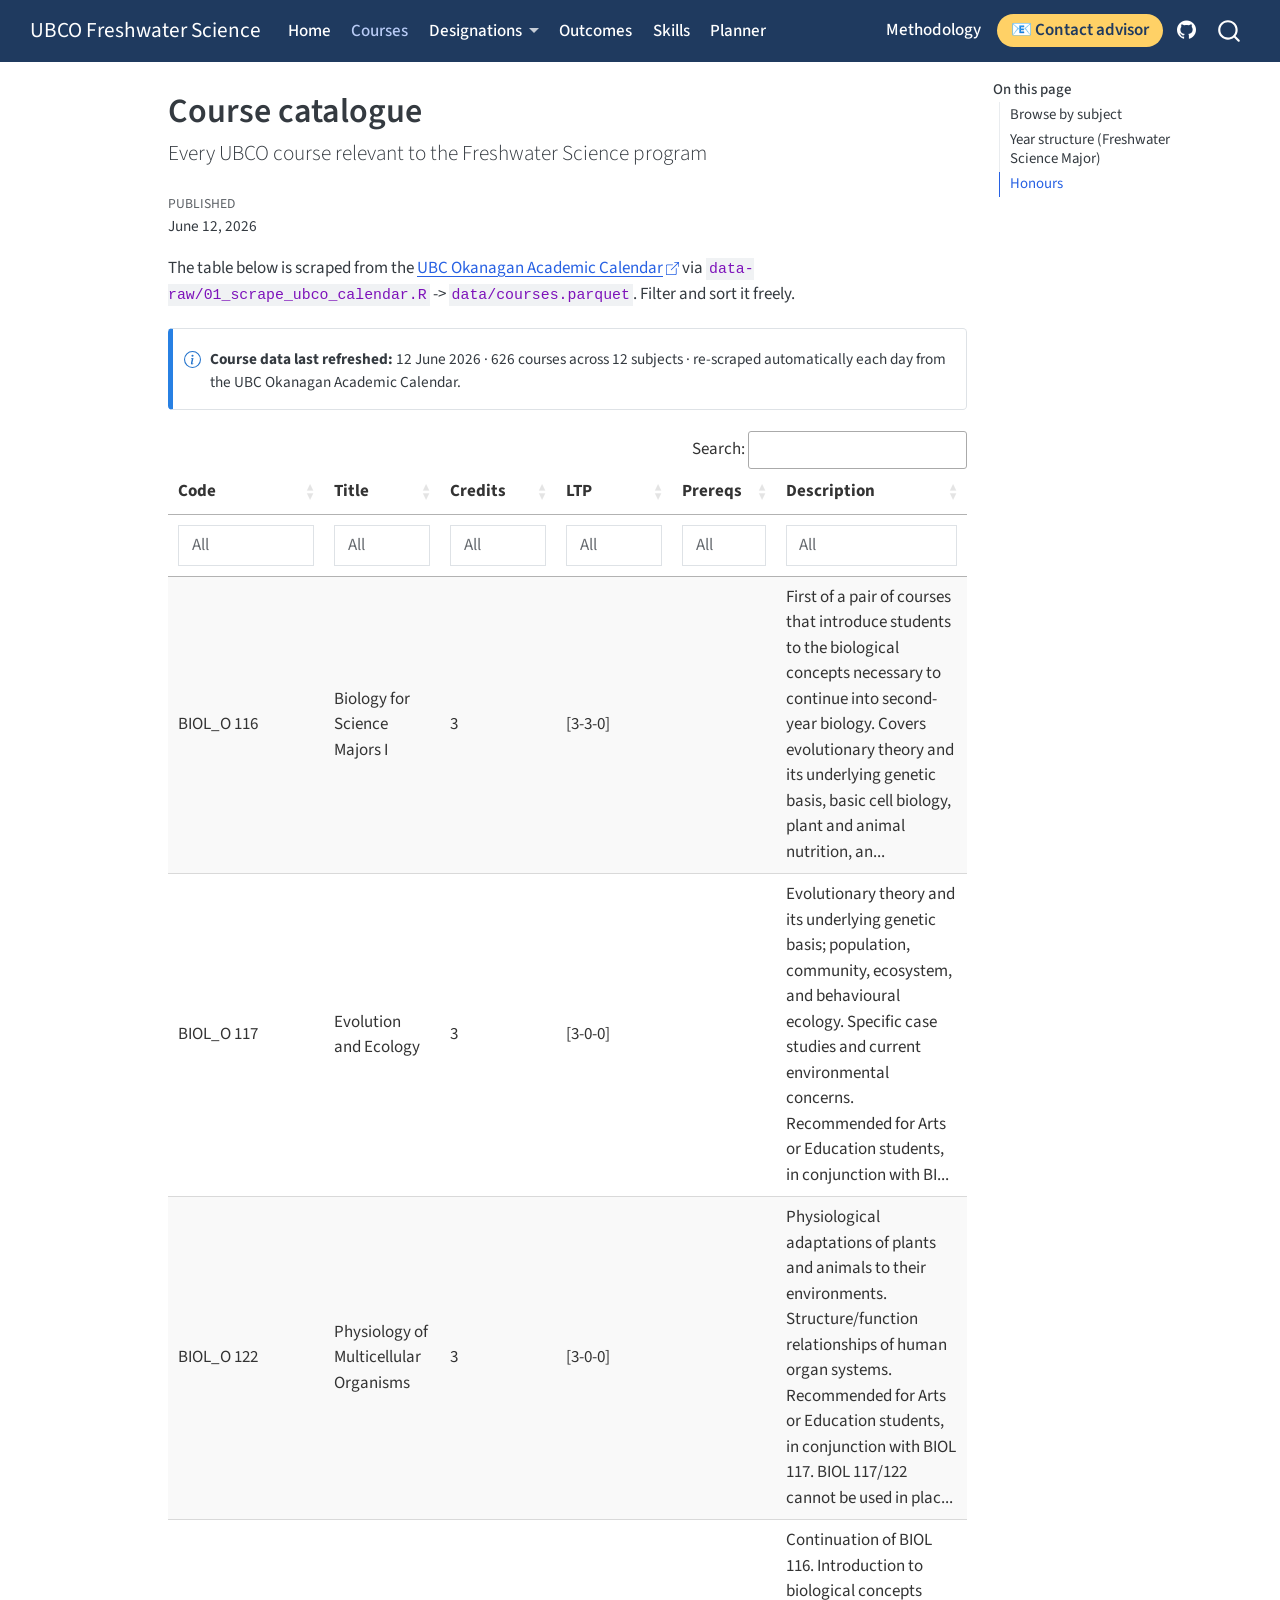
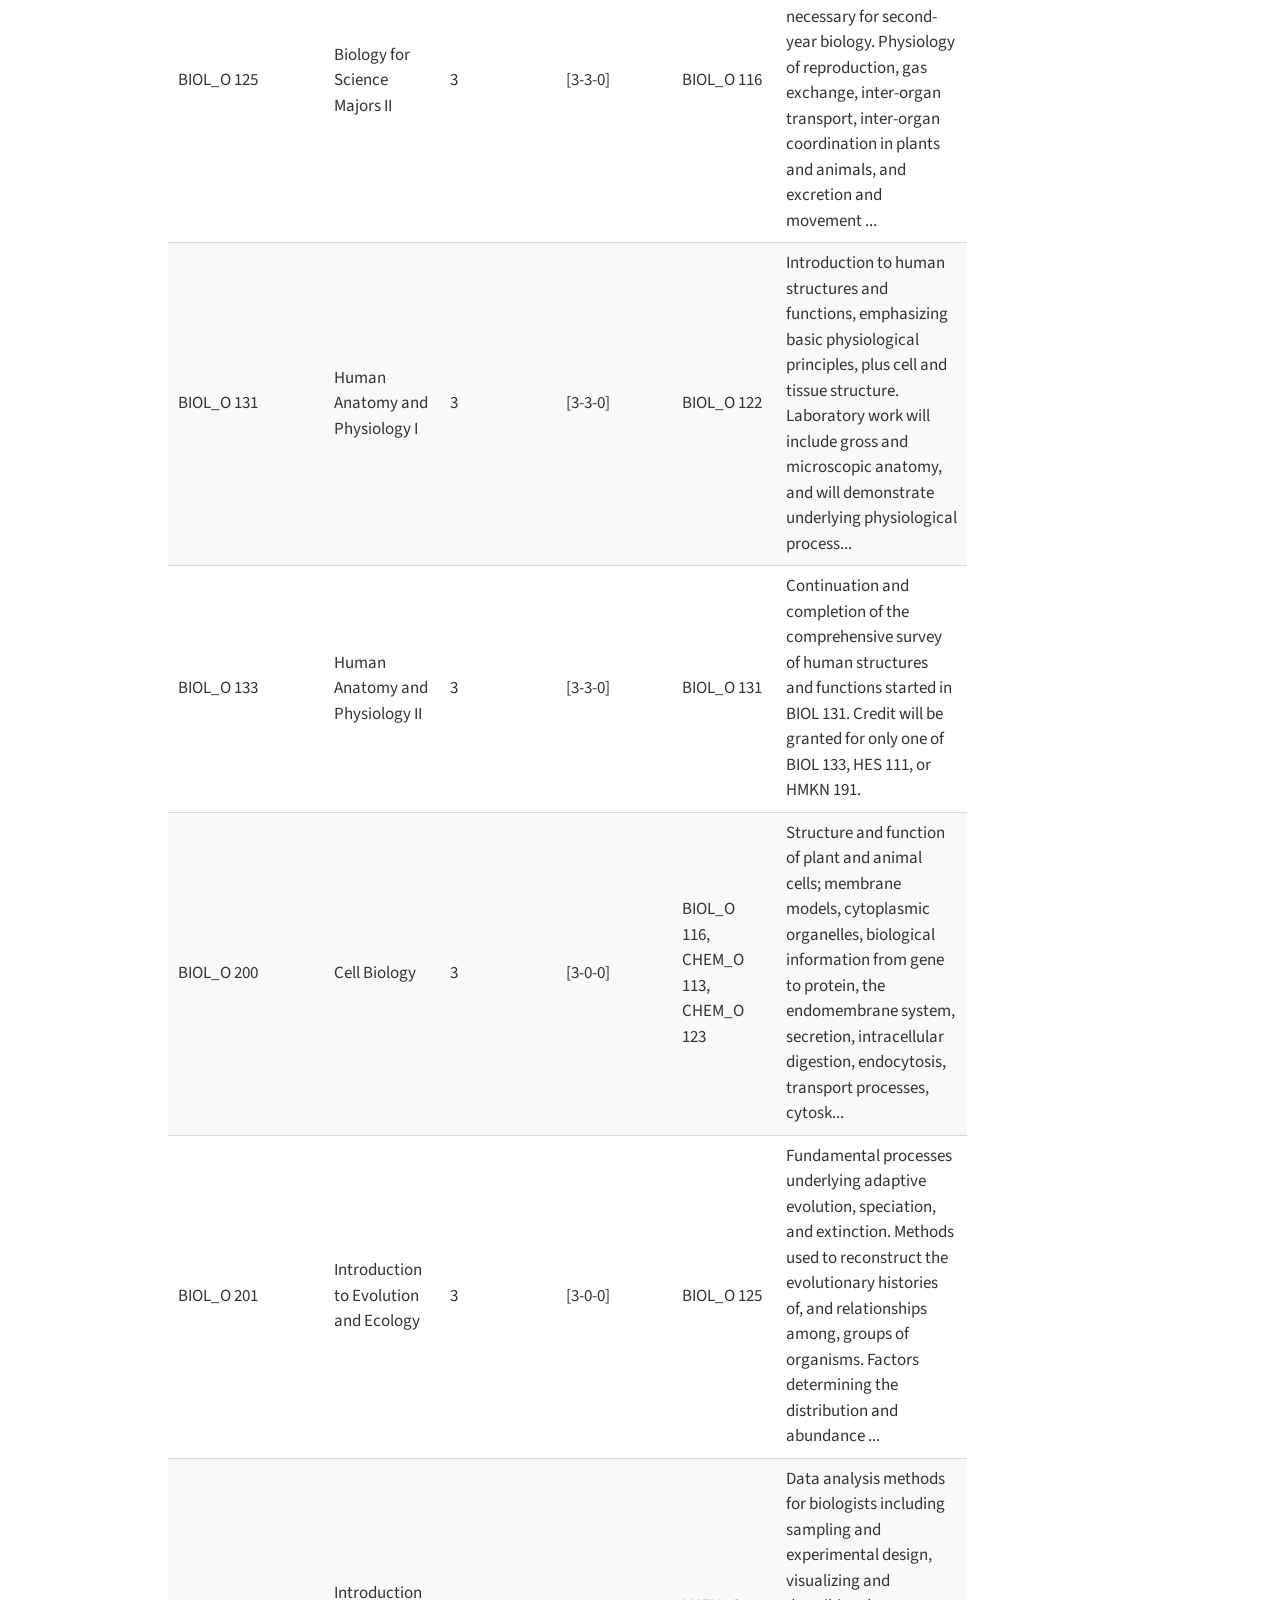
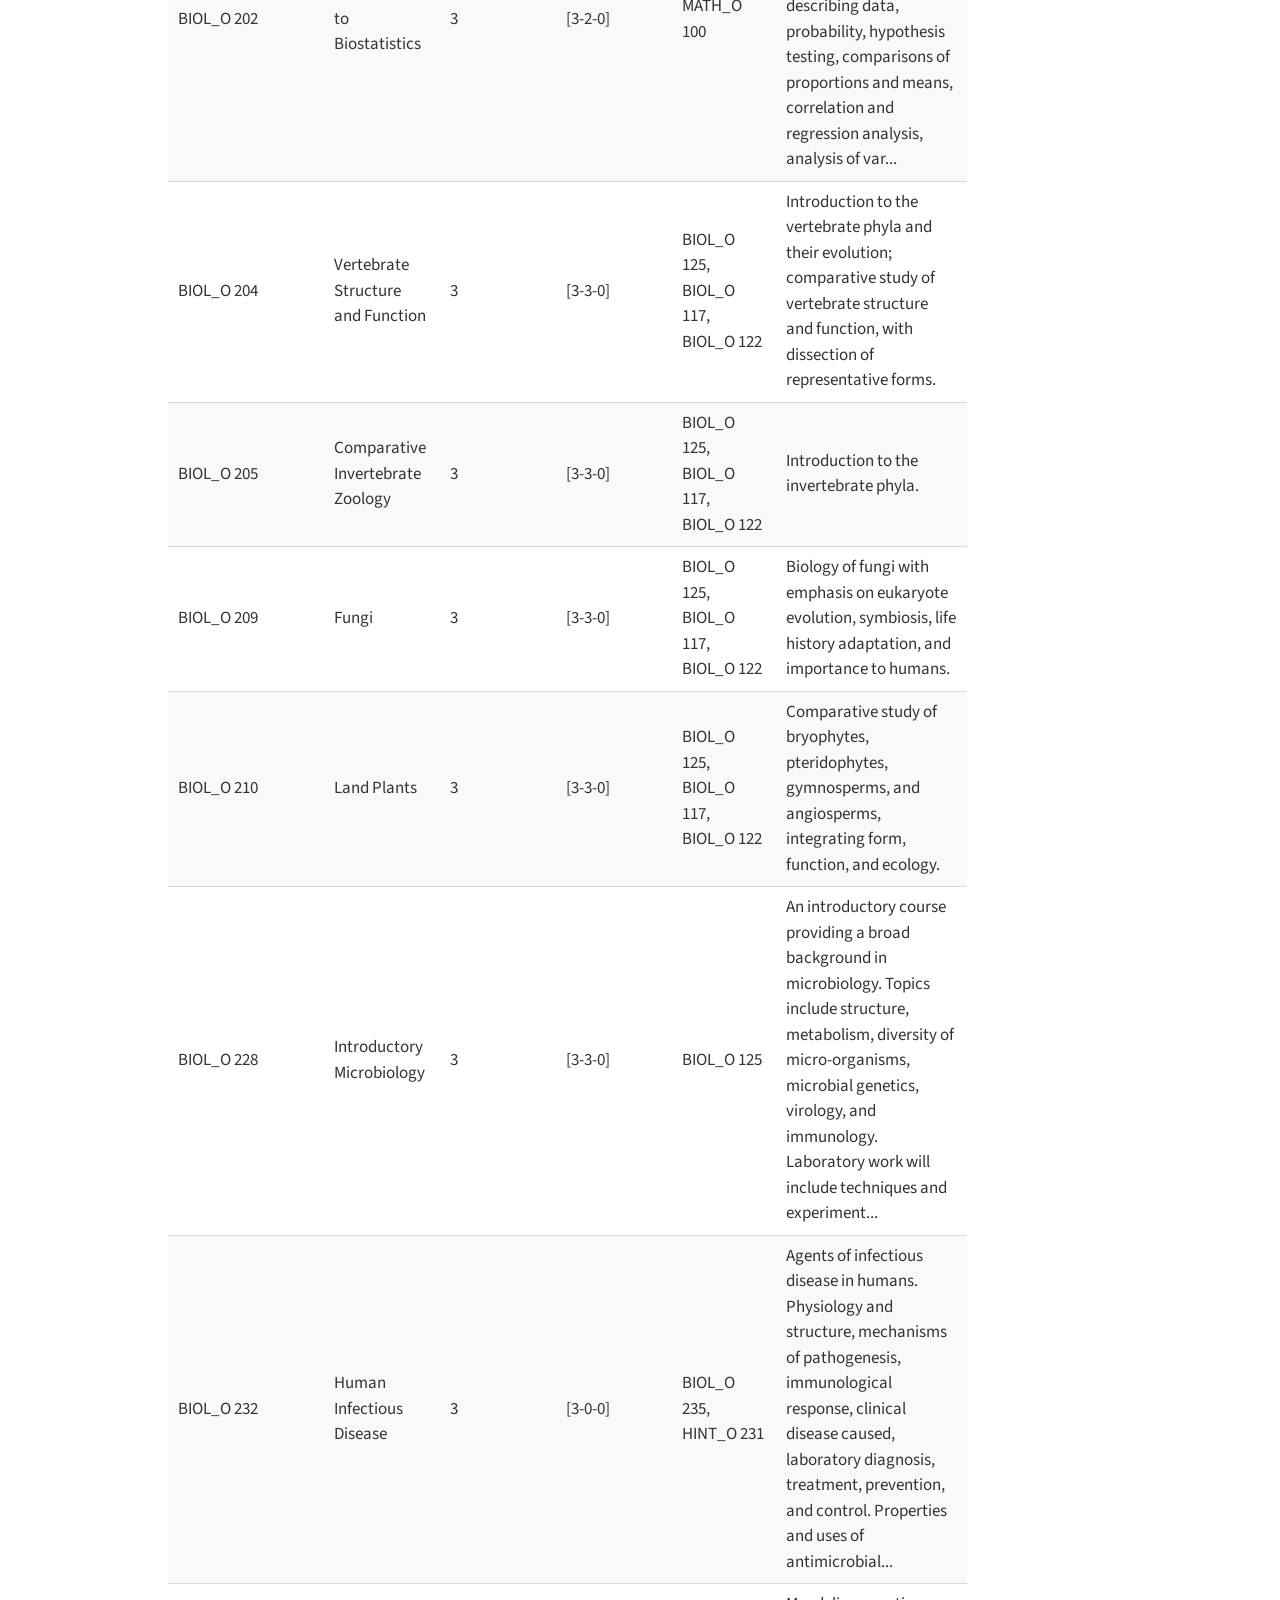
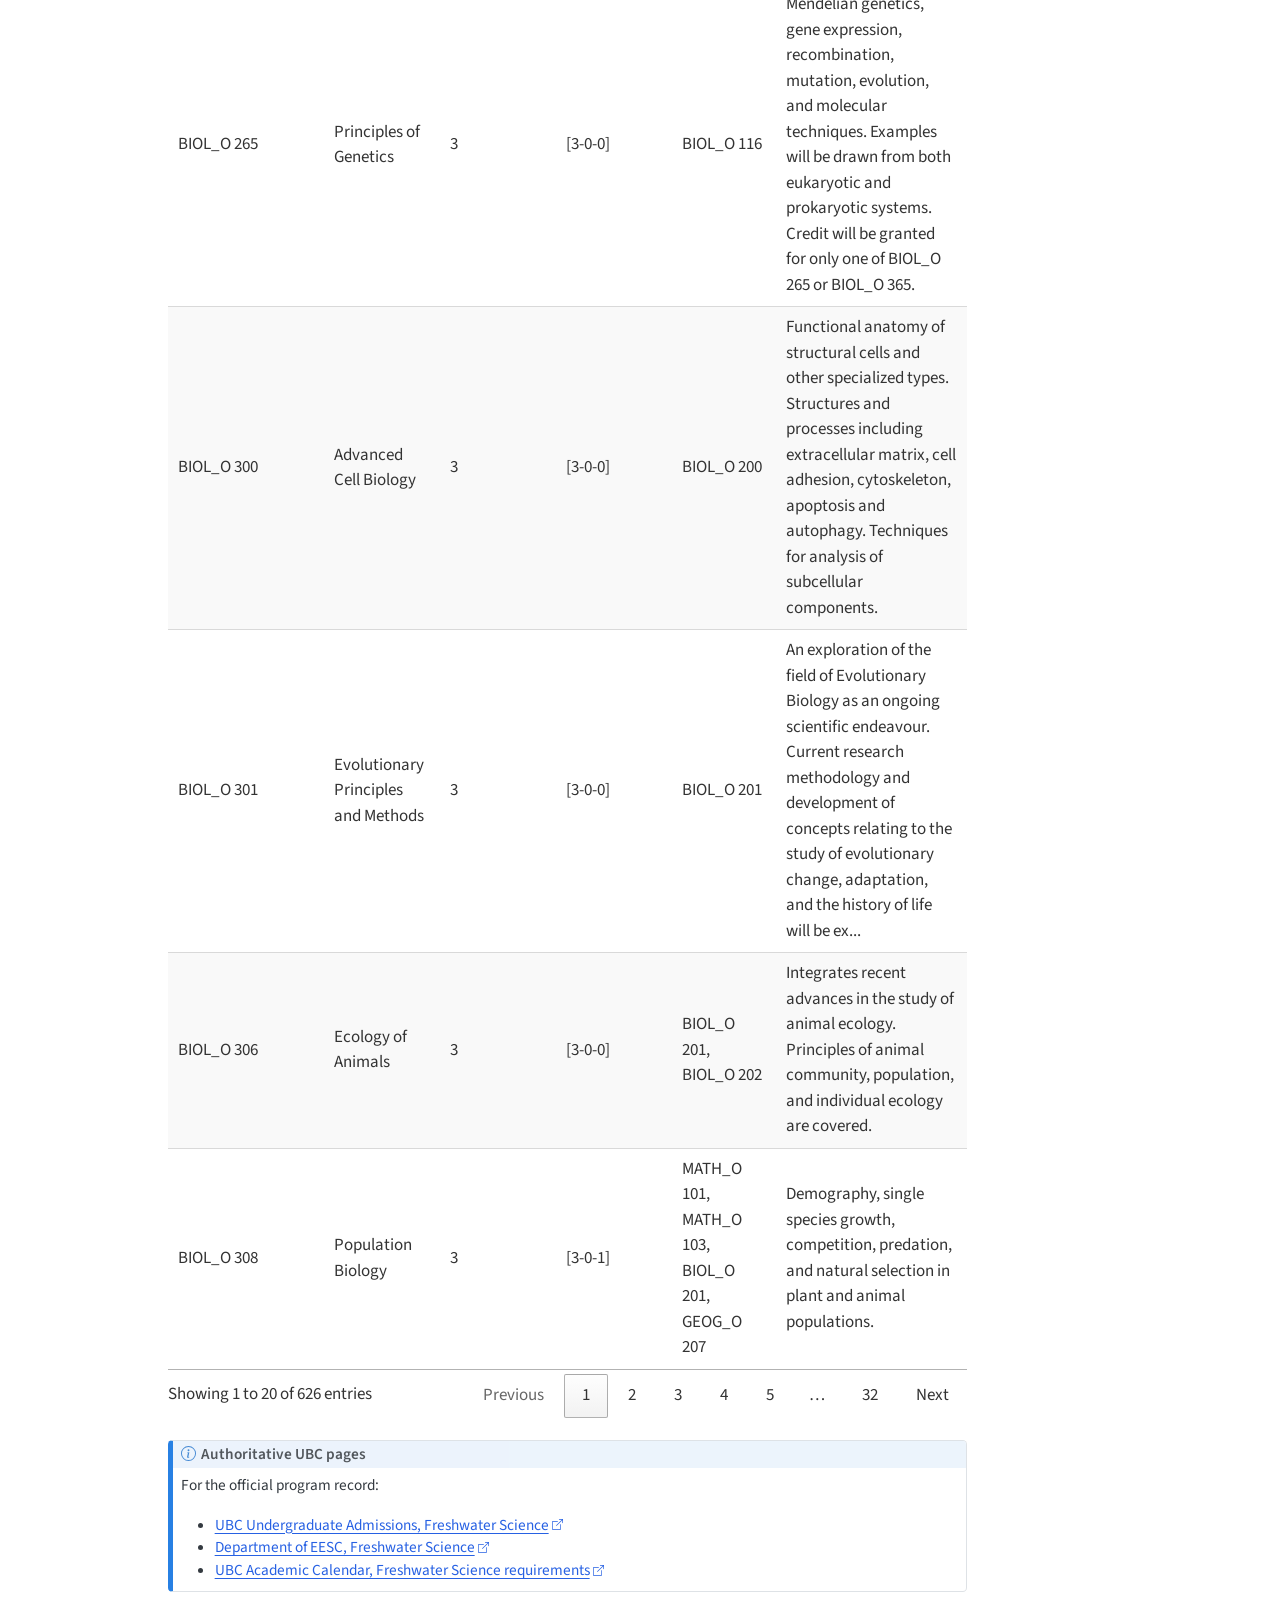
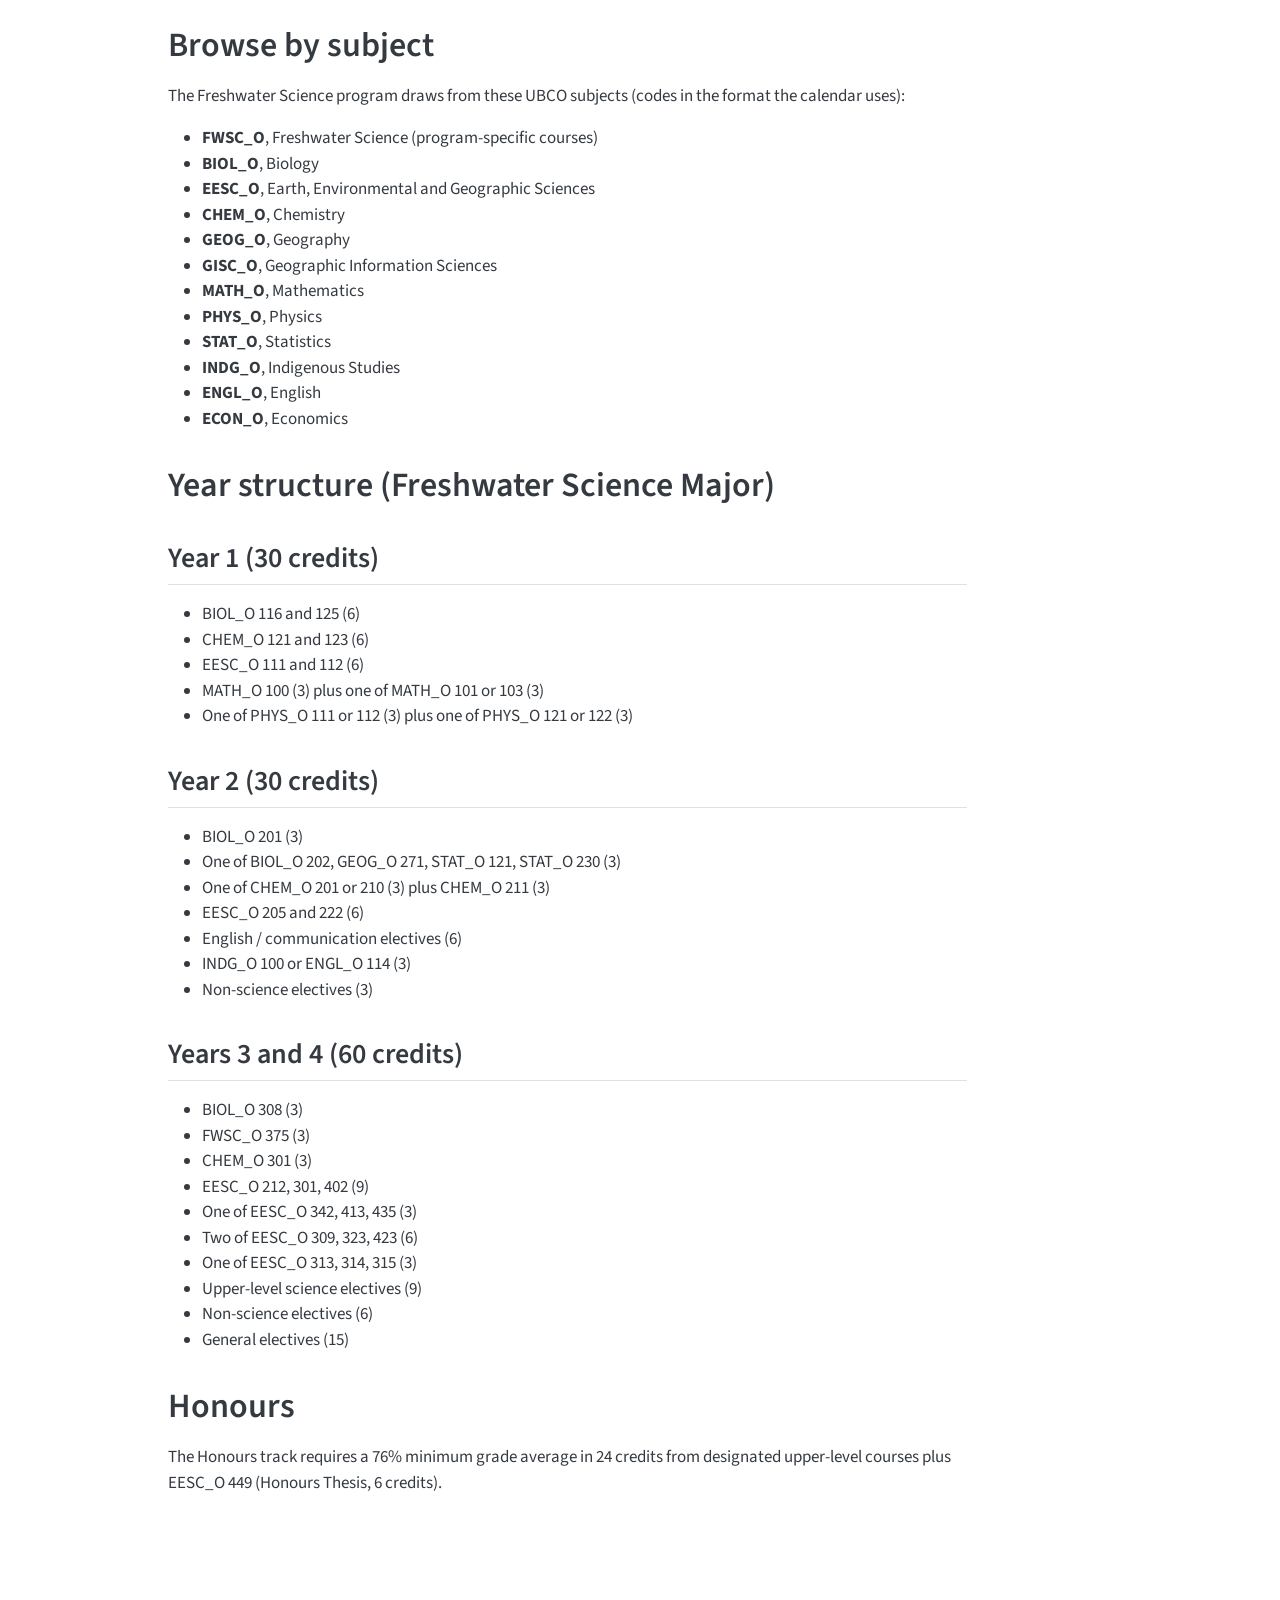
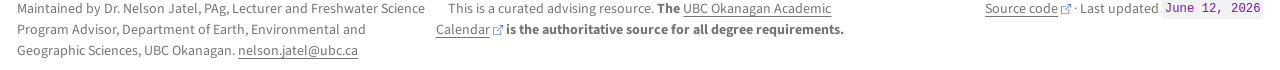
==== commit 454ba7a9: "Built site for gh-pages" ====
--- a/courses/index.html
+++ b/courses/index.html
@@ -6,7 +6,7 @@
 
 <meta name="viewport" content="width=device-width, initial-scale=1.0, user-scalable=yes">
 
-<meta name="dcterms.date" content="2026-06-11">
+<meta name="dcterms.date" content="2026-06-12">
 
 <title>Course catalogue – UBCO Freshwater Science</title>
 <style>
@@ -207,7 +207,7 @@
     <div>
     <div class="quarto-title-meta-heading">Published</div>
     <div class="quarto-title-meta-contents">
-      <p class="date">June 11, 2026</p>
+      <p class="date">June 12, 2026</p>
     </div>
   </div>
   
@@ -226,14 +226,14 @@
 <i class="callout-icon"></i>
 </div>
 <div class="callout-body-container">
-<p><strong>Course data last refreshed:</strong> 11 June 2026 · 626 courses across 12 subjects · re-scraped automatically each day from the UBC Okanagan Academic Calendar.</p>
+<p><strong>Course data last refreshed:</strong> 12 June 2026 · 626 courses across 12 subjects · re-scraped automatically each day from the UBC Okanagan Academic Calendar.</p>
 </div>
 </div>
 </div>
 <div class="cell">
 <div class="cell-output-display">
-<div class="datatables html-widget html-fill-item" id="htmlwidget-a5925b1e86085a3fc04a" style="width:100%;height:auto;"></div>
-<script type="application/json" data-for="htmlwidget-a5925b1e86085a3fc04a">{"x":{"filter":"top","vertical":false,"filterHTML":"<tr>\n  <td data-type=\"character\" style=\"vertical-align: top;\">\n    <div class=\"form-group has-feedback\" style=\"margin-bottom: auto;\">\n      <input type=\"search\" placeholder=\"All\" class=\"form-control\" style=\"width: 100%;\"/>\n      <span class=\"glyphicon glyphicon-remove-circle form-control-feedback\"><\/span>\n    <\/div>\n  <\/td>\n  <td data-type=\"character\" style=\"vertical-align: top;\">\n    <div class=\"form-group has-feedback\" style=\"margin-bottom: auto;\">\n      <input type=\"search\" placeholder=\"All\" class=\"form-control\" style=\"width: 100%;\"/>\n      <span class=\"glyphicon glyphicon-remove-circle form-control-feedback\"><\/span>\n    <\/div>\n  <\/td>\n  <td data-type=\"number\" style=\"vertical-align: top;\">\n    <div class=\"form-group has-feedback\" style=\"margin-bottom: auto;\">\n      <input type=\"search\" placeholder=\"All\" class=\"form-control\" style=\"width: 100%;\"/>\n      <span class=\"glyphicon glyphicon-remove-circle form-control-feedback\"><\/span>\n    <\/div>\n    <div style=\"display: none;position: absolute;width: 200px;opacity: 1\">\n      <div data-min=\"0\" data-max=\"23\"><\/div>\n      <span style=\"float: left;\"><\/span>\n      <span style=\"float: right;\"><\/span>\n    <\/div>\n  <\/td>\n  <td data-type=\"character\" style=\"vertical-align: top;\">\n    <div class=\"form-group has-feedback\" style=\"margin-bottom: auto;\">\n      <input type=\"search\" placeholder=\"All\" class=\"form-control\" style=\"width: 100%;\"/>\n      <span class=\"glyphicon glyphicon-remove-circle form-control-feedback\"><\/span>\n    <\/div>\n  <\/td>\n  <td data-type=\"character\" style=\"vertical-align: top;\">\n    <div class=\"form-group has-feedback\" style=\"margin-bottom: auto;\">\n      <input type=\"search\" placeholder=\"All\" class=\"form-control\" style=\"width: 100%;\"/>\n      <span class=\"glyphicon glyphicon-remove-circle form-control-feedback\"><\/span>\n    <\/div>\n  <\/td>\n  <td data-type=\"character\" style=\"vertical-align: top;\">\n    <div class=\"form-group has-feedback\" style=\"margin-bottom: auto;\">\n      <input type=\"search\" placeholder=\"All\" class=\"form-control\" style=\"width: 100%;\"/>\n      <span class=\"glyphicon glyphicon-remove-circle form-control-feedback\"><\/span>\n    <\/div>\n  <\/td>\n<\/tr>","data":[["BIOL_O 116","BIOL_O 117","BIOL_O 122","BIOL_O 125","BIOL_O 131","BIOL_O 133","BIOL_O 200","BIOL_O 201","BIOL_O 202","BIOL_O 204","BIOL_O 205","BIOL_O 209","BIOL_O 210","BIOL_O 228","BIOL_O 232","BIOL_O 265","BIOL_O 300","BIOL_O 301","BIOL_O 306","BIOL_O 308","BIOL_O 310","BIOL_O 312","BIOL_O 313","BIOL_O 314","BIOL_O 318","BIOL_O 320","BIOL_O 341","BIOL_O 350","BIOL_O 354","BIOL_O 356","BIOL_O 357","BIOL_O 358","BIOL_O 359","BIOL_O 363","BIOL_O 366","BIOL_O 370","BIOL_O 380","BIOL_O 381","BIOL_O 382","BIOL_O 401","BIOL_O 402","BIOL_O 406","BIOL_O 410","BIOL_O 413","BIOL_O 414","BIOL_O 417","BIOL_O 422","BIOL_O 423","BIOL_O 424","BIOL_O 426","BIOL_O 430","BIOL_O 431","BIOL_O 432","BIOL_O 433","BIOL_O 440","BIOL_O 450","BIOL_O 451","BIOL_O 452","BIOL_O 459","BIOL_O 460","BIOL_O 461","BIOL_O 468","BIOL_O 477","BIOL_O 480","BIOL_O 501","BIOL_O 502","BIOL_O 507","BIOL_O 510","BIOL_O 512","BIOL_O 513","BIOL_O 514","BIOL_O 517","BIOL_O 530","BIOL_O 531","BIOL_O 532","BIOL_O 533","BIOL_O 552","BIOL_O 560","BIOL_O 568","BIOL_O 577","BIOL_O 599","BIOL_O 699","CHEM_O 121","CHEM_O 123","CHEM_O 201","CHEM_O 203","CHEM_O 204","CHEM_O 210","CHEM_O 211","CHEM_O 213","CHEM_O 214","CHEM_O 220","CHEM_O 301","CHEM_O 302","CHEM_O 304","CHEM_O 305","CHEM_O 311","CHEM_O 312","CHEM_O 317","CHEM_O 319","CHEM_O 322","CHEM_O 330","CHEM_O 333","CHEM_O 334","CHEM_O 335","CHEM_O 336","CHEM_O 337","CHEM_O 338","CHEM_O 347","CHEM_O 403","CHEM_O 412","CHEM_O 422","CHEM_O 424","CHEM_O 426","CHEM_O 429","CHEM_O 434","CHEM_O 447","CHEM_O 448","CHEM_O 449","CHEM_O 450","CHEM_O 451","CHEM_O 461","CHEM_O 462","CHEM_O 463","CHEM_O 464","CHEM_O 465","CHEM_O 474","CHEM_O 477","CHEM_O 481","CHEM_O 482","CHEM_O 484","CHEM_O 485","CHEM_O 507","CHEM_O 508","CHEM_O 519","CHEM_O 521","CHEM_O 522","CHEM_O 524","CHEM_O 525","CHEM_O 529","CHEM_O 533","CHEM_O 534","CHEM_O 535","CHEM_O 536","CHEM_O 537","CHEM_O 540","CHEM_O 549","CHEM_O 567","CHEM_O 568","CHEM_O 569","CHEM_O 574","CHEM_O 577","CHEM_O 581","CHEM_O 582","CHEM_O 584","CHEM_O 585","CHEM_O 591","CHEM_O 592","CHEM_O 649","ECON_O 101","ECON_O 102","ECON_O 204","ECON_O 205","ECON_O 221","ECON_O 225","ECON_O 232","ECON_O 260","ECON_O 295","ECON_O 297","ECON_O 308","ECON_O 309","ECON_O 310","ECON_O 320","ECON_O 321","ECON_O 322","ECON_O 327","ECON_O 328","ECON_O 330","ECON_O 331","ECON_O 334","ECON_O 338","ECON_O 339","ECON_O 340","ECON_O 345","ECON_O 347","ECON_O 351","ECON_O 352","ECON_O 353","ECON_O 355","ECON_O 356","ECON_O 358","ECON_O 360","ECON_O 361","ECON_O 363","ECON_O 367","ECON_O 370","ECON_O 371","ECON_O 372","ECON_O 386","ECON_O 391","ECON_O 401","ECON_O 402","ECON_O 409","ECON_O 427","ECON_O 452","ECON_O 486","ECON_O 491","ECON_O 493","ECON_O 495","ECON_O 496","ECON_O 497","ECON_O 498","ECON_O 499","EESC_O 101","EESC_O 104","EESC_O 106","EESC_O 111","EESC_O 112","EESC_O 121","EESC_O 200","EESC_O 201","EESC_O 203","EESC_O 204","EESC_O 205","EESC_O 206","EESC_O 212","EESC_O 222","EESC_O 301","EESC_O 304","EESC_O 309","EESC_O 312","EESC_O 313","EESC_O 314","EESC_O 315","EESC_O 316","EESC_O 322","EESC_O 323","EESC_O 335","EESC_O 341","EESC_O 342","EESC_O 350","EESC_O 356","EESC_O 360","EESC_O 367","EESC_O 390","EESC_O 395","EESC_O 396","EESC_O 398","EESC_O 402","EESC_O 413","EESC_O 422","EESC_O 423","EESC_O 425","EESC_O 431","EESC_O 435","EESC_O 447","EESC_O 449","EESC_O 450","EESC_O 451","EESC_O 495","EESC_O 496","EESC_O 502","EESC_O 512","EESC_O 513","EESC_O 514","EESC_O 520","EESC_O 540","EESC_O 541","EESC_O 550","EESC_O 551","EESC_O 552","EESC_O 553","EESC_O 560","EESC_O 599","EESC_O 699","ENGL_O 009","ENGL_O 104","ENGL_O 109","ENGL_O 112","ENGL_O 114","ENGL_O 150","ENGL_O 151","ENGL_O 153","ENGL_O 154","ENGL_O 155","ENGL_O 156","ENGL_O 201","ENGL_O 202","ENGL_O 203","ENGL_O 212","ENGL_O 213","ENGL_O 215","ENGL_O 220","ENGL_O 221","ENGL_O 222","ENGL_O 224","ENGL_O 226","ENGL_O 231","ENGL_O 232","ENGL_O 233","ENGL_O 234","ENGL_O 239","ENGL_O 250","ENGL_O 270","ENGL_O 291","ENGL_O 294","ENGL_O 297","ENGL_O 304","ENGL_O 305","ENGL_O 306","ENGL_O 309","ENGL_O 315","ENGL_O 319","ENGL_O 327","ENGL_O 330","ENGL_O 333","ENGL_O 336","ENGL_O 337","ENGL_O 338","ENGL_O 339","ENGL_O 340","ENGL_O 342","ENGL_O 344","ENGL_O 345","ENGL_O 346","ENGL_O 347","ENGL_O 349","ENGL_O 350","ENGL_O 351","ENGL_O 352","ENGL_O 353","ENGL_O 355","ENGL_O 357","ENGL_O 358","ENGL_O 364","ENGL_O 365","ENGL_O 374","ENGL_O 377","ENGL_O 378","ENGL_O 379","ENGL_O 383","ENGL_O 384","ENGL_O 385","ENGL_O 386","ENGL_O 387","ENGL_O 388","ENGL_O 391","ENGL_O 394","ENGL_O 395","ENGL_O 397","ENGL_O 402","ENGL_O 407","ENGL_O 409","ENGL_O 412","ENGL_O 423","ENGL_O 427","ENGL_O 428","ENGL_O 429","ENGL_O 430","ENGL_O 433","ENGL_O 434","ENGL_O 437","ENGL_O 443","ENGL_O 445","ENGL_O 451","ENGL_O 455","ENGL_O 456","ENGL_O 457","ENGL_O 458","ENGL_O 459","ENGL_O 462","ENGL_O 470","ENGL_O 472","ENGL_O 473","ENGL_O 475","ENGL_O 476","ENGL_O 477","ENGL_O 480","ENGL_O 482","ENGL_O 491","ENGL_O 493","ENGL_O 495","ENGL_O 497","ENGL_O 499","ENGL_O 501","ENGL_O 502","ENGL_O 503","ENGL_O 521","ENGL_O 522","ENGL_O 523","ENGL_O 524","ENGL_O 525","ENGL_O 531","ENGL_O 532","ENGL_O 533","ENGL_O 590","ENGL_O 599","FWSC_O 375","GEOG_O 108","GEOG_O 109","GEOG_O 110","GEOG_O 128","GEOG_O 129","GEOG_O 200","GEOG_O 201","GEOG_O 205","GEOG_O 213","GEOG_O 217","GEOG_O 221","GEOG_O 222","GEOG_O 233","GEOG_O 250","GEOG_O 255","GEOG_O 257","GEOG_O 270","GEOG_O 271","GEOG_O 280","GEOG_O 290","GEOG_O 295","GEOG_O 304","GEOG_O 314","GEOG_O 318","GEOG_O 341","GEOG_O 351","GEOG_O 352","GEOG_O 353","GEOG_O 354","GEOG_O 356","GEOG_O 358","GEOG_O 359","GEOG_O 365","GEOG_O 367","GEOG_O 371","GEOG_O 421","GEOG_O 422","GEOG_O 423","GEOG_O 425","GEOG_O 426","GEOG_O 427","GEOG_O 431","GEOG_O 434","GEOG_O 435","GEOG_O 438","GEOG_O 445","GEOG_O 452","GEOG_O 454","GEOG_O 458","GEOG_O 460","GEOG_O 461","GEOG_O 466","GEOG_O 470","GEOG_O 473","GEOG_O 474","GEOG_O 480","GEOG_O 486","GEOG_O 491","GEOG_O 494","GEOG_O 498","GISC_O 380","GISC_O 381","GISC_O 480","INDG_O 100","INDG_O 102","INDG_O 104","INDG_O 105","INDG_O 201","INDG_O 202","INDG_O 203","INDG_O 204","INDG_O 205","INDG_O 210","INDG_O 295","INDG_O 301","INDG_O 302","INDG_O 303","INDG_O 304","INDG_O 305","INDG_O 306","INDG_O 307","INDG_O 308","INDG_O 309","INDG_O 310","INDG_O 319","INDG_O 401","INDG_O 404","INDG_O 405","INDG_O 420","INDG_O 440","INDG_O 450","INDG_O 460","INDG_O 481","INDG_O 486","INDG_O 494","INDG_O 495","INDG_O 499","MATH_O 100","MATH_O 101","MATH_O 103","MATH_O 111","MATH_O 116","MATH_O 125","MATH_O 126","MATH_O 142","MATH_O 160","MATH_O 200","MATH_O 220","MATH_O 221","MATH_O 222","MATH_O 225","MATH_O 303","MATH_O 307","MATH_O 308","MATH_O 311","MATH_O 312","MATH_O 313","MATH_O 317","MATH_O 319","MATH_O 323","MATH_O 327","MATH_O 328","MATH_O 330","MATH_O 339","MATH_O 340","MATH_O 350","MATH_O 408","MATH_O 409","MATH_O 410","MATH_O 427","MATH_O 428","MATH_O 430","MATH_O 432","MATH_O 441","MATH_O 442","MATH_O 443","MATH_O 448","MATH_O 459","MATH_O 460","MATH_O 461","MATH_O 462","MATH_O 464","MATH_O 465","MATH_O 510","MATH_O 523","MATH_O 527","MATH_O 528","MATH_O 538","MATH_O 549","MATH_O 559","MATH_O 562","MATH_O 563","MATH_O 564","MATH_O 565","MATH_O 570","MATH_O 590","MATH_O 600","MATH_O 601","MATH_O 604","MATH_O 605","MATH_O 610","MATH_O 620","MATH_O 649","MATH_O 670","PHYS_O 111","PHYS_O 112","PHYS_O 121","PHYS_O 122","PHYS_O 200","PHYS_O 215","PHYS_O 216","PHYS_O 225","PHYS_O 231","PHYS_O 232","PHYS_O 301","PHYS_O 304","PHYS_O 305","PHYS_O 310","PHYS_O 314","PHYS_O 320","PHYS_O 324","PHYS_O 328","PHYS_O 331","PHYS_O 335","PHYS_O 336","PHYS_O 360","PHYS_O 400","PHYS_O 401","PHYS_O 402","PHYS_O 403","PHYS_O 407","PHYS_O 408","PHYS_O 418","PHYS_O 420","PHYS_O 425","PHYS_O 441","PHYS_O 448","PHYS_O 449","PHYS_O 450","PHYS_O 451","PHYS_O 474","PHYS_O 534","PHYS_O 535","PHYS_O 539","PHYS_O 540","PHYS_O 544","PHYS_O 546","PHYS_O 547","PHYS_O 548","PHYS_O 549","PHYS_O 649","STAT_O 121","STAT_O 124","STAT_O 203","STAT_O 205","STAT_O 230","STAT_O 303","STAT_O 324","STAT_O 400","STAT_O 401","STAT_O 403","STAT_O 406","STAT_O 448","STAT_O 449","STAT_O 507","STAT_O 538","STAT_O 547","STAT_O 560"],["Biology for Science Majors I","Evolution and Ecology","Physiology of Multicellular Organisms","Biology for Science Majors II","Human Anatomy and Physiology I","Human Anatomy and Physiology II","Cell Biology","Introduction to Evolution and Ecology","Introduction to Biostatistics","Vertebrate Structure and Function","Comparative Invertebrate Zoology","Fungi","Land Plants","Introductory Microbiology","Human Infectious Disease","Principles of Genetics","Advanced Cell Biology","Evolutionary Principles and Methods","Ecology of Animals","Population Biology","Applied Plant Science I","Virology","Science Writing","Medical Microbiology","Immunology","Applied Plant Science II","Neurobiology","Clinical Neuroscience","Cell Physiology","Comparative Animal Physiology","Introduction to Entomology","Plant Ecophysiology","Physiology Laboratory","Developmental Biology","Molecular Genetics","African Savannah Biology","Food and Industrial Microbiology","Environmental Microbiology","Prokaryotic Physiology","Spatial Ecology","Statistical Modelling for Biological Data","Functional Glycoscience","Plant-Microbe Interactions","Wildfire and Wildlife","Advanced Field Ecology","Evolutionary Ecology","Conservation Biology","Endocrinology","Global Food Systems: Society, Ecology, Sustainability","Cancer Biology","Special Topics in Biology, Lecture Format","Special Topics in Biology, Laboratory Format","Special Topics in Biology, Lecture and Laboratory Format","Special Topics in Biology, Experiential Learning Format","Honours Thesis","Honours Thesis Part I","Honours Thesis Part II","Directed Studies in Biology","Behavioural Ecology","Population Genetics","Cell Signaling","Molecular Approaches in Ecology and Evolution","Bioinformatics","Mycology","Biology Seminar","Statistical Modelling for Biological Data","The Biochemical Basis of Disease","Plant-Microbe Interactions","Spatial Ecology","Conservation Biology","Advanced Field Ecology","Evolutionary Ecology","Special Topics in Biology, Lecture Format","Special Topics in Biology, Laboratory Format","Special Topics in Biology, Lecture and Laboratory Format","Special Topics in Biology, Experiential Learning Format","Directed Studies in Biology","Population Genetics","Molecular Approaches in Ecology and Evolution","Bioinformatics","M.Sc. Thesis","Ph.D. Thesis","Atomic and Molecular Chemistry","Physical and Organic Chemistry","Introduction to Physical Chemistry","Introduction to Organic Chemistry","Organic Chemistry","Physical Chemistry for Earth, Environmental, and Life Sciences","Analytical Chemistry","Organic Chemistry for Biological Sciences I","Organic Chemistry for Biological Sciences II","Atomic Structure and Molecular Bonding","Aqueous Environmental Chemistry","Atmospheric Environmental Chemistry","Advanced Physical Chemistry","Biophysical Chemistry","Instrumental Analytical Chemistry","Introduction to Quantum Mechanics and Spectroscopy","Environmental Physical Organic Chemistry","Building Scientific Instrumentation","Methods in Forensic Chemical Analysis","Advanced Organic Chemistry","Spectroscopic Techniques in Organic Chemistry","Green Organic Chemistry","Bioinorganic Chemistry","Green Inorganic Chemistry","Coordination Chemistry","Organometallic Chemistry","Directed Studies in Chemistry","Enzymology","Methods in Metabolomics","Special Topics in Chemistry, Lecture Format","Organometallic Catalysts","Advanced Inorganic Synthesis","Main Group Chemistry","Chromatography and Mass Spectrometry","Directed Studies in Chemistry Literature and Data Analysis","Directed Studies in Chemistry, Independent Study Format","Honours Thesis","Honours Thesis Part I","Honours Thesis Part II","Advanced Analytical Chemistry Laboratory","Advanced Inorganic Chemistry Laboratory","Advanced Organic Chemistry Laboratory","Advanced Physical and Biophysical Chemistry Laboratory","Advanced Chemistry Laboratory in Special Topics","Solar Energy","Molecular and Cellular Biophysics","Organic Synthesis","Advanced Organic Chemistry: Reactions, Mechanisms, and Synthesis","Chemical Biology","Natural Product Biosynthesis and Synthetic Biology","Topics in Physical Chemistry, Laboratory and Lecture Format","Topics in Physical Chemistry, Lecture Format","Building Scientific Instrumentation","Topics in Inorganic Chemistry, Laboratory and Lecture Format","Topics in Inorganic Chemistry, Lecture Format","Organometallic Catalysts","Advanced Inorganic Synthesis","Main Group Chemistry","Metabolomics","Chromatography and Mass Spectrometry","Topics in Analytical Chemistry, Independent Study Format","Topics in Analytical Chemistry, Lecture and Laboratory Format","Topics in Analytical Chemistry, Lecture Format","Graduate Seminar in Chemistry","M.Sc. Thesis","Topics in Organic Chemistry, Laboratory and Lecture Format","Topics in Organic Chemistry, Lecture Format","Advanced Mechanistic Enzymology","Solar Energy","Molecular and Cellular Biophysics","Organic Synthesis","Advanced Organic Chemistry: Reactions, Mechanisms, and Synthesis","Chemical Biology","Natural Product Biosynthesis and Synthetic Biology","Biocatalysis","Nucleic Acids - Structure and Function","Ph.D. Thesis","Principles of Microeconomics","Principles of Macroeconomics","Intermediate Microeconomic Analysis","Intermediate Macroeconomic Analysis","Introduction to Strategic Thinking","Data and Statistics for Economics","History of Economic Thought","Poverty and Inequality","Managerial Economics","Economics of Sports","Intermediate Microeconomics II","Intermediate Macroeconomics II","Writing Economics for the Media","Introduction to Mathematical Economics","Experimental Economics","Game Theory","Introduction to Empirical Economics","Methods of Empirical Research","World Economy to 1800","World Economy since 1800","American Economic History since 1840","Introduction to the Austrian School of Economics","Economics of Technological Change","Financial Economics","Money and Banking","Monetary Economics","Women in the Economy","Public Sector Economics","Urban and Transportation Economics","International Trade","International Finance","Competitiveness in the International Economy","Labour Economics","Economics of Industrial Relations","Health Economics","The Economic Analysis of Criminal Law","Cost-Benefit Analysis","Economics of the Environment","Natural Resource Economics","Industrial Organization and Regulation","Topics in Economics","Applied Microeconomic Analysis","Applied Macroeconomic Analysis","Economic Growth Theory","Econometrics","Urban Economics","Student Directed Seminar","Advanced Topics in Economics","Directed Studies","Honours Seminar","Honours PPE Seminar","Directed Studies for PPE Major","PPE Honours Thesis","Honours Essay","Environmental Science","Four Billion Years and Counting","The Catastrophic Earth","Earth Science","Environmental Earth Science","Earth History","Mineralogy","Introduction to Petrology","Structural Geology","Geochemistry","Introduction to Hydrology","Soil Science","Atmospheric Environments","Geomorphology","Limnology","Anthropogenic Climate Change","Global Biogeochemistry","Forest Science and Management","Management of Forested Watersheds","Environmental Impact Assessment: Process, Regulation and Administration","Environmental Impact Assessment: Techniques and practice","Wildfire Science and Management","Advanced Petrology","Geochemistry","Field Techniques","Quaternary Paleoecology and Environmental Change","Hydrogeology","Geophysics","Stratigraphy and Sedimentology","Geologic Resources","Energy Resources and Systems","Geological Field Mapping","Special Topics in Earth and Environmental Sciences, Lecture Format","Special Topics in Earth and Environmental Sciences, Lecture and Laboratory Format","Technical Communication","Freshwater Management","Analytical Methods in Hydrology","Fluvial Geomorphology","Tracers of Natural Processes","Tectonics and Orogenesis","Quaternary Glacial Environments","Fluvial Field Techniques","Directed Studies in Earth and Environmental Sciences, Independent Study Format","Honours Thesis","Honours Thesis Part I","Honours Thesis Part II","Advanced Special Topics in Earth and Environmental Sciences, Lecture Format","Advanced Special Topics in Earth and Environmental Sciences, Lecture and Laboratory Format","Environmetrics","Applied Data Analysis in Geosciences, Lecture Format","Applied Data Analysis in Geosciences, Lecture and Lab Format","Applied Data Analysis in Geosciences, Independent Study Format","Isotope Hydrology","Directed Readings in Earth and Environmental Sciences, Independent Study Format","Directed Readings in Earth and Environmental Sciences, Lecture and Independent Study Format","Research in Earth and Environmental Sciences","Special Topics in Earth and Environmental Sciences, Lecture Format","Special Topics in Earth and Environmental Sciences, Lecture and Lab Format","Special Topics in Earth and Environmental Sciences, Experiential Learning Format","Graduate Seminar","M.Sc. Thesis","Ph.D. Dissertation","Preparation for University Writing","University Writing: Indigenous Perspectives","Studies in Composition (Enhanced)","Studies in Composition","Studies in Composition: Indigenous Perspectives","Introduction to Literary Genre","Critical Studies in Literature","Readings in Narrative","Indigenous Narrative","Writing and Making Technology in the Humanities","Environmental Literature","Children's Literature and Publishing","Interior Salishan Literatures: Concepts and Frameworks","Topics in Composition","Children's Literature","British Literature, 1900 to the present","Reading Screens","Foundations: Literature in Historical Context 1","Foundations: Literature in Historical Context 2","Literature in Canada","Foundations: Reading Across Borders","Drama","Introduction to Popular Narrative","Reading Popular Culture","American Literature","Foundations: Indigenous Literature","The Bible in English Literature","Foundations: Interdisciplinary Theory and Method in Literary Research","Topics in Women's Literature","African Literary Canon","Interdisciplinarity and English Literature","Reading Animals","Advanced Composition","The Self-Conscious Text","The Programmed World","Modern Critical Theory and Interdisciplinary Methods","Studies in Backgrounds to 16th-Century Literature","Studies in Romanticism","Canadian Poetry","Regionalism in Canadian Literature","Canadian Fiction","Studies in Backgrounds to American Literature","American Literature between the Wars","American Literature after World War II","American Literature from the Civil War to WWI","Introduction to Old English","Auto/Biography Survey","Topics in Medieval Studies","Studies in Backgrounds to International Literature in English","Introduction to Middle English","16th-Century Studies","17th-Century Literature","16th- and 17th-Century Studies","16th- and 17th-Century Drama","Shakespeare: Earlier Works","Shakespeare: Later Works","Studies in Backgrounds to Literature: Special Topics","Restoration Drama and Culture","Eighteenth-Century Drama","19th-Century Studies","Major Authors of the 19th Century","British Literature in the Age of Enlightenment","English-Canadian Screen Culture","Documentary and Docudrama","Colonialism and Decolonization","Contemporary British Novel","Human Rights, Literature, and Culture","Settler Studies, Literature, and Culture","Studies in Transatlantic Modernism","Indigenous Literature: Intellectual Traditions","Beyond Anthropocentrism","Afropolitan Literature","Interdisciplinary Studies in English Literature","Popular Literature","Contemporary Environmental Writing","Adolescence in Literature, Popular Culture and Cultural Theory","Media and Contemporary Readers","Topics in Digital Humanities","Interdisciplinary Studies in Critical Theory","Approaches to 16th- and/or 17th-Century Literature: Special Topics","Chaucer's Earlier Poetry","Chaucer's Canterbury Tales","Topics in Middle English Literature","Feminist Forerunners: Early Modern Women's Literature and Contemporary Theory","English Novel in the 18th Century","Special Topics in 18th-Century Literature","Postcolonial Studies","Studies in 18th-Century Women's Writing","The Victorian Novel","Postcolonialism and British Literature","Reading Gothic Film","Topics in Auto/Biography","Posthumanism and Critical Animal Studies","Canadian Environmental Writing","Major Authors of the 20th and 21st Centuries","20th- and 21st-Century British Studies","Canadian Studies","American Studies","Studies in Indigenous Literature and Criticism","Topics in American Poetry","Climate Change and Culture","Literature and Science","Studies in International Literature in English","Gender, Race and Medicine","Black Intellectual Traditions","Topics in Popular Culture","Directed Studies","Fourth-Year Seminar","Honours Essay","Methodologies: Critical Theory","Interdisciplinary Approaches to Literature and Culture","Practices in the Profession of Literary Studies and Related Disciplines","Topics in Historical Periods and Movements","Topics in Genre Studies","Topics in National/International Literatures and Culture","Individual Author Studies","Studies in Diversity and Identity","Place and Power","Culture and Location","Narrating Place","Independent Research Paper","Master's Thesis","Flora and Fauna of Inland Waters","Earth Systems: Weather, Climate, and Life","Earth Systems: Landscape Dynamics","Introduction to Physical Geography: Place, Process, and People","Human Geography: Space, Place, and Community","Human Geography: Resources, Development, and Society","Atmospheric Environments","Introduction to Research in Sustainability and Geography","Introduction to Hydrology","Introduction to Environmental Issues","Geographies of British Columbia","Food Systems I: System Thinking","Geomorphology","Climate Change and Society","Introduction to Urban Geography","Space and Culture","Seeing our World: An Introduction to Visual Geographies","Introduction to Cartography and Mapmaking","Geographic Data Analysis","Development Geography","Introduction to the Geography of Canada","People, Places and Pinot","Anthropogenic Climate Change","Environmental Impact Assessment: Process, Regulation and Administration","Rural Geographies","Quaternary Paleoecology and Environmental Change","Urban Social Geography","Community Planning I: Resilient Cities","Geographies of Migration and Settlement","Urban Canada: Growth, Form, and Structure","Stratigraphy and Sedimentology","Gender, Place, and Culture","Culture, Space, and Politics","Parks and Protected Areas","Energy Resources Management","Research Strategies in Human Geography","Geography of Food Systems","Fluvial Geomorphology","Development of Environmental Thought","Feminist Geographies of (Un)Belonging","Queer Geographies","Digital Worlds: Space, Technology, and Society","Resource Management Policy and Practice","Geography of Tourism Development","Wine Geographies","Learning in Place: Exploring Community in British Columbia","Political Ecology","Community Planning II: Building the Future","Geography of Housing","Population Geography","Critical Geographies of the Anthropocene","Sustainability in the Okanagan: Planning and Political Processes","Soil Science","Community Based Participatory Research: Theory and Practice","Cartography and Society","Qualitative Research in Human Geography","Advanced Seminar in Critical Geography","Student Directed Seminar","Selected Topics in Geography","Interdisciplinary Approaches in Community, Culture and Global Studies","Directed Studies in Geography","Fundamentals of Geographic Information Science I","Fundamentals of Geographic Information Science II","Practical Applications in GIS","Introduction to Decolonization: Indigenous Studies","Introduction to Indigeneity: Ways of Knowing","Syilx/Indigenous Leadership Structures &amp; Frameworks A","Syilx/Indigenous Leadership Structures and Frameworks B","Okanagan Indigenous Peoples' Historical Perspectives","Interior Salishan Literatures: Concepts and Frameworks","Indigenous Peoples' Historical Perspectives","Métis Peoples and Perspectives","Indigenous Identities","Indigenous Peoples of the Americas","Indigenous Studies: Special Topics","Examining an Indigenous Methodology: En'owkinwixw","Indigenous Governance","Indigenous Studies Theory and Methodology","Indigenous Studies Field Methods","Indigenous Justice","Indigenous Land Rights","Traditional Ecological Knowledge","Indigenous Culture, Heritage, and Intellectual Property","Indigenous Perspectives on Health","Indigenous Women's Perspectives: Gender, Nation, State, Resistance","Indigenous Perspectives on Health and Physical Activity","Research Applications","Indigenous Peoples United Nations and Global Issues","Indigenous Education: History and Revitalization","Indigenous Perspectives on Food, Place, Identity, and Biodiversity","Residential Schools and Reconciliation","Indigenous Women, Activisms, Feminisms","Indigenous Studies Internship","Directed Studies: Readings in Indigenous Studies","Student Directed Seminar","Interdisciplinary Approaches in Community, Culture and Global Studies","Advanced Topics in Indigenous Studies","Indigenous Studies Capstone Project","Differential Calculus with Applications to Physical Sciences and Engineering","Integral Calculus with Applications to Physical Sciences and Engineering","Integral Calculus with Applications to Life Sciences","Finite Mathematics","Calculus I for Management and Economics","Pre-Calculus","Basic Mathematics: An Indigenous Perspective","Calculus II for Management and Economics","Mathematical Reasoning for Arts and Education","Calculus III","Mathematical Proof","Matrix Algebra","Linear Algebra","Introduction to Differential Equations","Numerical Analysis","Applied Linear Algebra","Euclidean Geometry","Abstract Algebra I","Introduction to Number Theory","Topics in Number Theory","Calculus IV","Introduction to Partial Differential Equations","Applied Abstract Algebra","Analysis I","Analysis II","Abstract Algebra II","Introduction to Dynamical Systems","Introduction to Linear Programming","Complex Variables and Applications","Differential Geometry","Mathematics of Financial Derivatives","Introduction to General Topology","Real Analysis","Functional Analysis","Special Topics in Optimization and Analysis","Special Topics in Algebra and Number Theory","Modelling of Discrete Optimization Problems","Optimization in Graphs and Networks","Graph Theory","Directed Studies in Mathematics","Mathematical Biology","Special Topics in Mathematics","Continuous Optimization","Derivative-Free Optimization","Nonconvex Optimization","Splitting Algorithms and Modern Operator Theory","General Topology","Combinatorial Optimization","Real Analysis","Functional Analysis","Algebraic Number Theory","Thesis for Master's Degree","Mathematical Biology","Derivative-Free Optimization","Convex Optimization and Non-smooth Analysis","Nonconvex Optimization","Splitting Algorithms and Modern Operator Theory","Optimization and Analysis I","Graduate Seminar","Topics in Algebra","Topics in Analysis","Topics in Optimization","Topics in Applied Mathematics","Topics in Pure Mathematics","Directed Studies in Mathematics","Ph.D. Thesis","Optimization and Analysis II","Introductory Physics for the Physical Sciences I","Introductory Physics for the Life Sciences I","Introductory Physics for the Physical Sciences II","Introductory Physics for the Life Sciences II","Relativity and Quanta","Thermodynamics","Mechanics I","Intermediate Electricity and Magnetism","Introduction to Electronics","Modern Physics Laboratory","Electricity and Magnetism","Introduction to Quantum Mechanics","Introduction to Biophysics","Introduction to Medical Physics","Fluids","Environmental Physics","Waves","Advanced Mechanics","Experimental Physics I","The Universe from Aristotle to Hawking","Introduction to Medical Imaging and Radiation Safety","Special Topics in Physics","Introduction to Elementary Particles","Electromagnetic Theory","Advanced Quantum Mechanics","Statistical Mechanics","Introduction to General Relativity","Optics","Methods of Theoretical Physics","Data and Image Processing","Low-Temperature Physics","Experimental Physics II","Directed Studies in Physics","Honours Thesis","Honours Thesis Part I","Honours Thesis Part II","Solid State Physics","Radiotherapy Physics I","Radiotherapy Physics II","Radiation Dosimetry","Medical Imaging","Radiation Biophysics","Clinical Shadowing","Anatomy and Physiology for the Medical Physicist","Special Topics in Medical Physics","Master's Thesis","Doctoral Dissertation","Elementary Statistics","Business Statistics","Introduction to Probability","Introduction to Mathematical Statistics","Introductory Statistics","Intermediate Probability","Mathematical Finance","Statistical Communication and Consulting","Probability and Statistical Inference","Stochastic Processes","Environmetrics","Directed Studies in Statistics","Special Topics in Statistics","Sampling and Design","Advanced Statistical Modelling","Topics in Statistics","Probability and Stochastic Processes"],[3,3,3,3,3,3,3,3,3,3,3,3,3,3,3,3,3,3,3,3,3,3,3,3,3,3,3,3,3,3,3,3,3,3,3,3,3,3,3,3,3,3,3,3,3,3,3,3,3,3,null,null,null,null,6,3,3,null,3,3,3,3,3,3,3,3,3,3,3,3,3,3,null,null,null,null,null,3,3,3,21,0,3,3,3,3,3,3,3,3,3,3,3,3,3,3,3,3,3,3,3,3,3,3,3,3,3,3,null,3,3,null,3,3,3,3,3,null,6,3,3,3,3,3,3,3,3,3,3,3,3,3,null,null,3,null,null,3,3,3,3,3,null,null,null,1,23,null,null,3,3,3,3,3,3,3,3,3,0,3,3,3,3,3,3,3,3,3,3,3,3,3,3,3,3,3,3,3,3,3,3,3,3,3,3,3,3,3,3,3,3,3,3,3,3,3,3,3,3,null,3,3,3,3,3,null,3,null,3,3,3,3,3,3,3,3,3,3,3,3,3,3,3,3,3,3,3,3,3,3,3,3,3,3,3,3,3,3,3,3,3,3,3,3,3,null,null,3,3,3,3,3,3,3,3,null,6,3,3,null,null,3,3,3,3,3,null,null,3,null,null,null,1,23,0,3,3,6,3,3,3,3,3,3,3,3,6,3,null,3,3,3,3,3,3,3,3,null,3,3,3,3,3,3,3,null,3,3,3,3,null,null,null,null,null,null,null,3,3,3,3,3,null,null,3,null,null,null,3,3,3,null,3,3,null,null,null,3,3,3,3,3,3,3,3,null,3,null,null,3,3,3,null,null,null,3,3,null,3,3,null,null,3,3,3,3,null,3,3,null,null,null,null,3,null,3,null,null,3,3,null,null,null,6,3,null,3,null,null,null,null,null,null,null,null,9,12,3,3,3,3,3,3,3,3,3,3,3,3,3,3,3,3,3,3,3,3,3,3,3,3,3,3,3,3,3,3,3,3,3,3,3,3,3,3,3,3,3,3,3,3,3,3,3,3,3,3,3,3,3,3,3,3,3,null,null,3,null,3,3,3,3,3,3,3,3,3,3,3,3,3,null,3,3,3,3,3,3,3,3,3,3,3,3,3,3,3,3,3,3,3,null,3,null,6,3,3,3,3,3,3,3,3,3,3,3,3,3,3,3,3,3,3,3,3,3,3,3,3,3,3,3,3,3,3,3,3,3,3,null,null,3,3,3,null,3,null,3,3,3,3,3,3,3,3,3,12,3,3,3,3,3,null,null,null,null,null,null,null,null,0,null,3,3,3,3,3,3,3,3,3,3,3,3,3,3,3,3,3,3,3,3,3,null,3,3,3,3,3,3,3,3,3,3,null,6,3,3,3,3,3,3,3,3,2,1,null,12,0,3,3,3,3,3,3,3,3,3,3,3,null,null,3,3,null,3],["[3-3-0]","[3-0-0]","[3-0-0]","[3-3-0]","[3-3-0]","[3-3-0]","[3-0-0]","[3-0-0]","[3-2-0]","[3-3-0]","[3-3-0]","[3-3-0]","[3-3-0]","[3-3-0]","[3-0-0]","[3-0-0]","[3-0-0]","[3-0-0]","[3-0-0]","[3-0-1]",null,"[3-0-0]","[3-0-0]","[3-0-0]","[3-0-0]",null,"[3-0-0]","[3-0-0]",null,"[3-0-0]","[3-3-0]","[3-3-0]","[1-4-0]","[3-3-0]","[3-0-0]","[3-0-0]","[3-0-0]","[3-0-0]","[3-0-0]","[3-0-0]","[3-0-0]","[3-0-0]","[3-0-0]","[3-0-0]","[3-0-1]","[3-0-0]","[3-0-0]","[3-0-0]","[3-0-0]","[3-0-0]",null,null,null,null,null,null,null,null,"[3-0-0]","[3-0-0]","[3-0-0]","[3-0-0]",null,"[3-0-1.5]",null,"[3-0-0]",null,null,"[3-0-0]","[3-0-0]",null,"[3-0-0]",null,null,null,null,null,"[3-0-0]","[3-0-0]",null,null,null,"[3-3-0]","[3-3-0]",null,"[3-3-0]","[3-3-0]",null,"[3-3-0]",null,null,"[3-3-0]","[3-0-0]","[3-0-0]",null,null,"[3-4-0]",null,null,"[3-3-0]","[3-0-0]",null,"[3-0-0]",null,"[3-0-0]",null,null,null,null,"[3-0-0]","[3-0-0]","[3-0-0]","[3-0-0]","[3-0-0]","[3-0-0]","[3-0-0]",null,null,null,null,null,"[0-6-0]","[0-6-0]","[0-6-0]","[0-6-0]","[0-6-0]","[3-0-0]","[3-0-0]","[3-0-0]","[3-0-0]","[3-0-0]","[3-0-0]",null,null,"[3-3-0]",null,null,"[3-0-0]","[3-0-0]","[3-0-0]","[3-0-0]","[3-0-0]",null,null,null,"[2-0-0]",null,null,null,"[3-0-0]","[3-0-0]","[3-0-0]","[3-0-0]","[3-0-0]","[3-0-0]","[3-0-0]","[3-0-0]","[3-0-0]",null,"[3-0-0]","[3-0-0]","[3-0-1]","[3-0-1]","[3-0-0]","[3-0-0]","[3-0-0]","[3-0-0]","[3-0-0]","[3-0-0]","[3-0-0]","[3-0-0]","[3-0-0]","[3-0-0]","[3-0-0]","[3-0-0]","[3-0-1]","[3-0-1]","[3-0-0]","[3-0-0]","[3-0-0]","[3-0-0]","[3-0-0]","[3-0-0]","[3-0-0]","[3-0-0]","[3-0-0]","[3-0-0]","[3-0-0]","[3-0-0]","[3-0-0]","[3-0-0]","[3-0-0]","[3-0-0]","[3-0-0]","[3-0-0]","[3-0-0]","[3-0-0]","[3-0-0]","[3-0-0]","[3-0-0]","[3-0-0]","[3-0-0]","[3-0-0]","[3-0-0]","[3-0-0]","[0-0-3]","[3-0-0]",null,"[0-0-3]","[0-0-3]",null,null,null,"[3-0-0]","[3-0-0]","[3-0-0]","[3-2-0]","[3-3-0]","[3-2-0]","[3-3-0]","[3-3-0]","[3-3-0]","[3-3-0]","[3-3-0]","[3-3-0]","[3-3-0]","[3-3-0]","[3-3-0]","[3-0-0]","[3-0-0]","[3-0-0]","[2-2-0]","[3-0-0]","[3-2-0]","[3-3-0]","[3-3-0]","[3-3-0]",null,"[3-3-0]","[3-3-0]","[3-3-0]","[3-3-0]","[3-3-0]","[3-0-0]",null,null,null,"[3-0-2]","[3-3-0]","[2-3-0]","[3-0-2]","[3-0-0]","[3-0-0]","[3-1-0]",null,null,null,null,null,null,null,"[3-0-0]",null,null,null,null,null,null,null,null,null,null,"[0-0-2]",null,null,"[3-1-0]",null,null,null,null,null,null,null,null,null,null,null,null,null,null,null,null,null,null,null,null,null,null,null,null,null,null,null,null,null,null,null,null,null,null,null,null,null,null,null,null,null,null,null,null,null,null,null,null,null,null,null,null,null,null,null,null,null,null,null,null,null,null,null,null,null,null,null,null,null,null,null,null,null,null,null,null,null,"[3-0-0]",null,"[3-0-0]","[3-0-0]",null,null,"[3-0-0]",null,"[3-0-0]","[3-0-0]",null,"[3-0-0]","[3-0-3]","[3-0-0]","[3-0-0]","[3-0-0]","[3-0-0]","[3-0-0]",null,null,"[3-0-0]",null,null,"[3-0-0]",null,null,null,"[3-0-0]",null,"[3-0-0]",null,null,null,null,null,null,null,null,null,null,null,null,null,null,"[3-3-0]","[3-2-0]","[3-2-0]","[3-2-0]","[3-0-0]","[3-0-0]","[3-3-0]","[2-0-1]","[3-3-0]","[3-0-1]","[3-0-0]","[1.5-0-1.5]","[3-3-0]","[1.5-0-1.5]","[3-0-0]","[3-0-0]",null,"[3-0-0]","[3-3-0]","[2-0-1]","[3-0-0]","[2-0-1]","[3-0-0]","[3-0-0]","[3-0-0]","[3-3-0]","[3-0-0]","[3-0-0]","[3-0-0]","[3-0-0]","[3-3-0]","[3-0-0]","[3-0-0]","[3-0-0]","[3-0-0]","[3-0-0]","[2-0-1]","[3-0-2]","[3-0-0]","[3-0-0]",null,null,"[1-0-2]","[3-0-0]","[3-0-0]",null,"[1.5-0-1.5]","[2-0-1]","[3-0-0]","[3-0-0]","[0-0-3]","[3-0-0]","[3-3-0]","[3-0-0]","[2-0-1]","[1-0-2]","[0-0-3]","[0-0-3]",null,null,null,"[3-3-0]",null,"[3-3-0]","[2-0-1]","[3-0-0]","[3-0-0]","[3-0-0]","[3-0-0]","[3-0-0]","[3-0-0]","[3-0-0]","[3-0-0]","[3-0-0]",null,"[3-0-0]","[3-0-0]","[3-0-0]","[3-0-0]","[3-0-0]","[3-0-0]","[3-0-0]","[3-0-0]","[3-0-0]","[3-0-0]","[3-0-0]","[0-0-3]","[3-0-0]","[3-0-0]","[3-0-0]","[3-0-0]","[0-0-3]","[0-0-3]",null,"[0-0-3]",null,"[3-0-0]",null,"[3-0-0]","[3-0-0]","[3-1-0]","[3-0-0]","[3-0-0]","[3-0-0]","[3-0-1]","[3-0-0]","[3-0-0]","[3-1-0]","[3-0-1]","[3-0-0]","[3-0-0]","[3-0-1]","[3-1-0]","[3-0-0]","[3-0-0]","[3-0-0]","[3-0-0]","[3-0-0]","[3-0-0]","[3-0-1]","[3-0-0]","[3-0-0]","[3-0-0]","[3-0-0]","[3-0-0]","[3-0-0]","[3-0-0]","[3-0-0]","[3-0-0]","[3-0-0]","[3-0-0]","[3-0-0]","[3-0-0]","[3-0-0]","[3-0-0]","[3-0-0]","[3-0-0]",null,"[3-0-0]","[3-0-0]","[3-0-0]","[3-0-0]","[3-0-0]","[3-0-0]","[3-0-0]","[3-0-0]","[3-0-0]","[3-0-0]","[3-0-0]",null,"[3-0-0]","[3-0-0]","[3-0-0]","[3-0-0]","[3-0-0]","[0-0-3]","[0-0-1]",null,"[3-0-0]","[3-0-0]",null,null,null,null,"[0-0-3]",null,null,"[3-3-1]","[3-3-1]","[3-0-1]","[3-0-0]","[3-0-1]","[3-0-0]","[2-3-0]","[2-3-0]","[3-0-1]","[3-0-0]","[3-0-0]","[3-0-0]","[3-0-0]","[3-0-0]","[3-0-0]","[3-0-0]","[0-3-1.5]","[3-0-0]","[3-0-0]","[3-0-0]","[3-0-0]","[3-0-0]","[3-0-0]","[3-0-0]","[3-0-0]","[3-0-0]","[3-0-0]","[3-0-0]","[3-0-0]","[0-3-1.5]",null,null,null,null,"[3-0-0]",null,null,null,null,null,null,null,null,null,null,"[3-0-0]","[3-0-0]","[3-0-0]","[3-0-0]","[3-0-0]","[3-0-0]",null,"[3-0-0]","[3-0-0]","[3-0-0]","[3-0-0]",null,null,null,"[3-2-0]","[3-0-0]","[3-0-0]"],["","","","BIOL_O 116","BIOL_O 122","BIOL_O 131","BIOL_O 116, CHEM_O 113, CHEM_O 123","BIOL_O 125","MATH_O 100","BIOL_O 125, BIOL_O 117, BIOL_O 122","BIOL_O 125, BIOL_O 117, BIOL_O 122","BIOL_O 125, BIOL_O 117, BIOL_O 122","BIOL_O 125, BIOL_O 117, BIOL_O 122","BIOL_O 125","BIOL_O 235, HINT_O 231","BIOL_O 116","BIOL_O 200","BIOL_O 201","BIOL_O 201, BIOL_O 202","MATH_O 101, MATH_O 103, BIOL_O 201, GEOG_O 207","BIOL_O 210, BIOL_O 202, STAT_O 230, STAT_O 205","BIOL_O 228","","BIOL_O 228","BIOL_O 228","BIOL_O 310","BIOL_O 200","BIOL_O 200, BIOL_O 341, PSYO_O 230","BIOL_O 200, BIOL_O 202, STAT_O 205, STAT_O 230, PHYS_O 121, PHYS_O 122","BIOL_O 354","BIOL_O 201, BIOL_O 202, STAT_O 205, STAT_O 230","BIOL_O 210, BIOL_O 202, STAT_O 205, STAT_O 230","BIOL_O 354","BIOL_O 200","BIOL_O 265, BIOL_O 365","BIOL_O 201","BIOL_O 228","BIOL_O 228, CHEM_O 203, CHEM_O 213","BIOL_O 228, CHEM_O 204, CHEM_O 214","BIOL_O 202, STAT_O 205, STAT_O 230","BIOL_O 202","BIOL_O 200, BIOL_O 319, BIOC_O 305","BIOL_O 228","","BIOL_O 202, GEOG_O 271, BIOL_O 201, GEOG_O 207","BIOL_O 308, BIOL_O 202, STAT_O 205, STAT_O 230","BIOL_O 308","BIOL_O 319, BIOC_O 305","","BIOL_O 311, BIOC_O 304, BIOL_O 200, BIOL_O 265, BIOL_O 318","","","","","","","BIOL_O 450","","BIOL_O 201","BIOL_O 201","BIOL_O 200, BIOL_O 311, BIOC_O 304","BIOL_O 201","BIOL_O 265","BIOL_O 311, BIOC_O 304","","","","","","","","","","","","","","","","","","","","CHEM_O 121","MATH_O 101, MATH_O 103, PHYS_O 121, PHYS_O 122, CHEM_O 113, CHEM_O 123","CHEM_O 113, CHEM_O 123","CHEM_O 203","MATH_O 101, MATH_O 103, PHYS_O 121, PHYS_O 122, CHEM_O 113, CHEM_O 123","CHEM_O 113, CHEM_O 123, PHYS_O 121, PHYS_O 122","CHEM_O 113, CHEM_O 123","CHEM_O 203, CHEM_O 213","CHEM_O 113, CHEM_O 123","MATH_O 101, MATH_O 103, CHEM_O 201, CHEM_O 210","MATH_O 101, MATH_O 103, CHEM_O 113, CHEM_O 123, PHYS_O 121, PHYS_O 122","CHEM_O 201","CHEM_O 201, CHEM_O 210","CHEM_O 211","CHEM_O 201","MATH_O 101, MATH_O 103, CHEM_O 204, CHEM_O 214, PHYS_O 121, PHYS_O 122","CHEM_O 113, PHYS_O 121","CHEM_O 211, CHEM_O 123, BIOL_O 202, PSYO_O 271, STAT_O 230","CHEM_O 204, CHEM_O 214","CHEM_O 204, CHEM_O 214","CHEM_O 204","CHEM_O 204, CHEM_O 214, CHEM_O 201, CHEM_O 210","CHEM_O 220, CHEM_O 204, CHEM_O 214","CHEM_O 220, CHEM_O 204, CHEM_O 214","CHEM_O 220, CHEM_O 204, CHEM_O 214","","BIOC_O 304, BIOL_O 311","CHEM_O 211","","CHEM_O 338","CHEM_O 338","CHEM_O 220, CHEM_O 204, CHEM_O 214","CHEM_O 311","","","","","CHEM_O 450","CHEM_O 311","CHEM_O 335, CHEM_O 336, CHEM_O 337, CHEM_O 338","CHEM_O 330, CHEM_O 317, CHEM_O 333","CHEM_O 304, CHEM_O 305, CHEM_O 312","","","","CHEM_O 330","","","","","","","","","","","","","","","","","","","","","","","","","","","","","","","","","ECON_O 101, MATH_O 100, MATH_O 116","ECON_O 102, MATH_O 100, MATH_O 116","ECON_O 101, ECON_O 102","ECON_O 101, ECON_O 102","ECON_O 101, ECON_O 102","","ECON_O 101, ECON_O 102","ECON_O 101, ECON_O 102","ECON_O 204","ECON_O 204, ECON_O 205","","ECON_O 101, ECON_O 102, MATH_O 101, MATH_O 142","ECON_O 204, ECON_O 205, ECON_O 221, ECON_O 295","ECON_O 101, ECON_O 102, MATH_O 100, MATH_O 116","ECON_O 101, ECON_O 102, ECON_O 225, MATH_O 101, MATH_O 142","ECON_O 327","ECON_O 101, ECON_O 102","ECON_O 101, ECON_O 102","ECON_O 101, ECON_O 102","ECON_O 101, ECON_O 102","ECON_O 101, ECON_O 102","ECON_O 101, ECON_O 102","ECON_O 101, ECON_O 102","ECON_O 101, ECON_O 102","ECON_O 101, ECON_O 102","ECON_O 101, ECON_O 102","ECON_O 101, ECON_O 225, STAT_O 203, STAT_O 230","ECON_O 101, ECON_O 102","ECON_O 101, ECON_O 102","ECON_O 101, ECON_O 102","ECON_O 101, ECON_O 102","ECON_O 101, ECON_O 102","ECON_O 101, ECON_O 225","","ECON_O 101, ECON_O 225, STAT_O 203, STAT_O 230, ENGR_O 305","ECON_O 101, ECON_O 102","ECON_O 101, ECON_O 102","ECON_O 101, ECON_O 102, ECON_O 204","ECON_O 101, ECON_O 102","ECON_O 204, MATH_O 100, MATH_O 116, MATH_O 101, MATH_O 142","ECON_O 205, MATH_O 100, MATH_O 116, MATH_O 101, MATH_O 142","ECON_O 204, ECON_O 205, MATH_O 100, MATH_O 116","ECON_O 328","ECON_O 328, ECON_O 308, ECON_O 386","","ECON_O 204, ECON_O 205, MATH_O 100, MATH_O 116, MATH_O 101, MATH_O 142","ECON_O 204, ECON_O 205","","","","ECON_O 496","ECON_O 495","","","","","EESC_O 111, CHEM_O 111, CHEM_O 121","EESC_O 111","EESC_O 111, CHEM_O 111, CHEM_O 121","EESC_O 200","EESC_O 111","CHEM_O 123, EESC_O 111","EESC_O 101, EESC_O 111, EESC_O 112, EESC_O 121, GEOG_O 108, GEOG_O 109","EESC_O 111, EESC_O 112, GEOG_O 109, CHEM_O 121, PHYS_O 111, PHYS_O 112","GEOG_O 108, GEOG_O 109, EESC_O 101, EESC_O 111, EESC_O 112, EESC_O 121","GEOG_O 108, GEOG_O 109, MATH_O 100, EESC_O 111, EESC_O 112","EESC_O 222, EESC_O 204, CHEM_O 211, BIOL_O 116, BIOL_O 125, CHEM_O 113, CHEM_O 123, ENGR_O 341, ENGR_O 342","GEOG_O 108, GEOG_O 200, EESC_O 212","CHEM_O 113, CHEM_O 123, EESC_O 101, EESC_O 111, EESC_O 112, EESC_O 121, GEOG_O 108, GEOG_O 109, BIOL_O 201, BIOL_O 203, CHEM_O 301, CHEM_O 302","BIOL_O 125, EESC_O 101, EESC_O 111, EESC_O 112, GEOG_O 108, GEOG_O 109, SUST_O 100, BIOL_O 201, BIOL_O 210, GEOG_O 207","EESC_O 205, ENGR_O 341, ENGR_O 342","","","BIOL_O 125, EESC_O 101, EESC_O 112, GEOG_O 108, GEOG_O 109, SUST_O 100, BIOL_O 201, BIOL_O 210, EESC_O 212, EESC_O 312, GEOG_O 200, GEOG_O 207","EESC_O 201","EESC_O 111, EESC_O 200, GEOG_O 109, CHEM_O 201, CHEM_O 210, CHEM_O 113, CHEM_O 123","EESC_O 111","EESC_O 111, EESC_O 121, GEOG_O 108, CHEM_O 111, CHEM_O 121","MATH_O 100, PHYS_O 111, PHYS_O 112, EESC_O 111, EESC_O 121, GEOG_O 109, EESC_O 205, GEOG_O 205, ENGR_O 340, ENGR_O 341","MATH_O 100, EESC_O 111, EESC_O 121, PHYS_O 121, PHYS_O 122, ENGR_O 340","EESC_O 121, EESC_O 222, GEOG_O 222","EESC_O 200, EESC_O 201","GEOG_O 108, GEOG_O 110, GEOG_O 129, EESC_O 101, EESC_O 111, EESC_O 112, SUST_O 100, CHEM_O 203, ENGR_O 347","EESC_O 200, EESC_O 203, EESC_O 356","","","APSC_O 176, CORH_O 203, ENGL_O 109","","GEOG_O 271, ENGR_O 360, BIOL_O 202, STAT_O 121, STAT_O 230, EESC_O 205, GEOG_O 205, ENGR_O 341, ENGR_O 342","EESC_O 222, GEOG_O 222, APSC_O 253","EESC_O 204, EESC_O 309, EESC_O 323, EESC_O 111, CHEM_O 301","EESC_O 204, EESC_O 323, EESC_O 203, EESC_O 325","EESC_O 222, EESC_O 356, GEOG_O 222, GEOG_O 356","EESC_O 205, EESC_O 222, EESC_O 305, EESC_O 422, EESC_O 434, GEOG_O 205, GEOG_O 222, GEOG_O 422, ENGR_O 341, ENGR_O 342","","","","EESC_O 450","","","","","","","","","","","","","","","","","","","","","","","","","","","","ENGL_O 109, ENGL_O 112, ENGL_O 114, ENGL_O 150, ENGL_O 151, ENGL_O 153, ENGL_O 154, ENGL_O 155, ENGL_O 156","INDG_O 100, INDG_O 102","ENGL_O 109, ENGL_O 112, ENGL_O 114, ENGL_O 150, ENGL_O 151, ENGL_O 153, ENGL_O 154, ENGL_O 155, ENGL_O 156","ENGL_O 109, ENGL_O 112, ENGL_O 114, ENGL_O 150, ENGL_O 151, ENGL_O 153, ENGL_O 154, ENGL_O 155, ENGL_O 156","ENGL_O 109, ENGL_O 112, ENGL_O 114, ENGL_O 150, ENGL_O 151, ENGL_O 153, ENGL_O 154, ENGL_O 155, ENGL_O 156","ENGL_O 109, ENGL_O 112, ENGL_O 114, ENGL_O 150, ENGL_O 151, ENGL_O 153, ENGL_O 154, ENGL_O 155, ENGL_O 156","ENGL_O 109, ENGL_O 112, ENGL_O 114, ENGL_O 150, ENGL_O 151, ENGL_O 153, ENGL_O 154, ENGL_O 155, ENGL_O 156","ENGL_O 109, ENGL_O 112, ENGL_O 114, ENGL_O 150, ENGL_O 151, ENGL_O 153, ENGL_O 154, ENGL_O 155, ENGL_O 156","ENGL_O 109, ENGL_O 112, ENGL_O 114, ENGL_O 150, ENGL_O 151, ENGL_O 153, ENGL_O 154, ENGL_O 155, ENGL_O 156","ENGL_O 109, ENGL_O 112, ENGL_O 114, ENGL_O 150, ENGL_O 151, ENGL_O 153, ENGL_O 154, ENGL_O 155, ENGL_O 156","ENGL_O 109, ENGL_O 112, ENGL_O 114, ENGL_O 150, ENGL_O 151, ENGL_O 153, ENGL_O 154, ENGL_O 155, ENGL_O 156","ENGL_O 109, ENGL_O 112, ENGL_O 114, ENGL_O 150, ENGL_O 151, ENGL_O 153, ENGL_O 154, ENGL_O 155, ENGL_O 156","ENGL_O 109, ENGL_O 112, ENGL_O 114, ENGL_O 150, ENGL_O 151, ENGL_O 153, ENGL_O 154, ENGL_O 155, ENGL_O 156","ENGL_O 109, ENGL_O 112, ENGL_O 114, ENGL_O 150, ENGL_O 151, ENGL_O 153, ENGL_O 154, ENGL_O 155, ENGL_O 156","ENGL_O 109, ENGL_O 112, ENGL_O 114, ENGL_O 150, ENGL_O 151, ENGL_O 153, ENGL_O 154, ENGL_O 155, ENGL_O 156","ENGL_O 109, ENGL_O 112, ENGL_O 114, ENGL_O 150, ENGL_O 151, ENGL_O 153, ENGL_O 154, ENGL_O 155, ENGL_O 156","ENGL_O 109, ENGL_O 112, ENGL_O 114, ENGL_O 150, ENGL_O 151, ENGL_O 153, ENGL_O 154, ENGL_O 155, ENGL_O 156","ENGL_O 109, ENGL_O 112, ENGL_O 114, ENGL_O 150, ENGL_O 151, ENGL_O 153, ENGL_O 154, ENGL_O 155, ENGL_O 156","ENGL_O 109, ENGL_O 112, ENGL_O 114, ENGL_O 150, ENGL_O 151, ENGL_O 153, ENGL_O 154, ENGL_O 155, ENGL_O 156","ENGL_O 109, ENGL_O 112, ENGL_O 114, ENGL_O 150, ENGL_O 151, ENGL_O 153, ENGL_O 154, ENGL_O 155, ENGL_O 156","ENGL_O 109, ENGL_O 112, ENGL_O 114, ENGL_O 150, ENGL_O 151, ENGL_O 153, ENGL_O 154, ENGL_O 155, ENGL_O 156","ENGL_O 109, ENGL_O 112, ENGL_O 114, ENGL_O 150, ENGL_O 151, ENGL_O 153, ENGL_O 154, ENGL_O 155, ENGL_O 156","FILM_O 100","FILM_O 100","ENGL_O 109, ENGL_O 112, ENGL_O 114, ENGL_O 150, ENGL_O 151, ENGL_O 153, ENGL_O 154, ENGL_O 155, ENGL_O 156","ENGL_O 109, ENGL_O 112, ENGL_O 114, ENGL_O 150, ENGL_O 151, ENGL_O 153, ENGL_O 154, ENGL_O 155, ENGL_O 156","ENGL_O 109, ENGL_O 112, ENGL_O 114, ENGL_O 150, ENGL_O 151, ENGL_O 153, ENGL_O 154, ENGL_O 155, ENGL_O 156","ENGL_O 109, ENGL_O 112, ENGL_O 114, ENGL_O 150, ENGL_O 151, ENGL_O 153, ENGL_O 154, ENGL_O 155, ENGL_O 156","ENGL_O 109, ENGL_O 112, ENGL_O 114, ENGL_O 150, ENGL_O 151, ENGL_O 153, ENGL_O 154, ENGL_O 155, ENGL_O 156","ENGL_O 109, ENGL_O 112, ENGL_O 114, ENGL_O 150, ENGL_O 151, ENGL_O 153, ENGL_O 154, ENGL_O 155, ENGL_O 156","ENGL_O 109, ENGL_O 112, ENGL_O 114, ENGL_O 150, ENGL_O 151, ENGL_O 153, ENGL_O 154, ENGL_O 155, ENGL_O 156","ENGL_O 109, ENGL_O 112, ENGL_O 114, ENGL_O 150, ENGL_O 151, ENGL_O 153, ENGL_O 154, ENGL_O 155, ENGL_O 156","ENGL_O 109, ENGL_O 112, ENGL_O 114, ENGL_O 150, ENGL_O 151, ENGL_O 153, ENGL_O 154, ENGL_O 155, ENGL_O 156","ENGL_O 109, ENGL_O 112, ENGL_O 114, ENGL_O 150, ENGL_O 151, ENGL_O 153, ENGL_O 154, ENGL_O 155, ENGL_O 156","ENGL_O 109, ENGL_O 112, ENGL_O 114, ENGL_O 150, ENGL_O 151, ENGL_O 153, ENGL_O 154, ENGL_O 155, ENGL_O 156","ENGL_O 109, ENGL_O 112, ENGL_O 114, ENGL_O 150, ENGL_O 151, ENGL_O 153, ENGL_O 154, ENGL_O 155, ENGL_O 156","ENGL_O 109, ENGL_O 112, ENGL_O 114, ENGL_O 150, ENGL_O 151, ENGL_O 153, ENGL_O 154, ENGL_O 155, ENGL_O 156","ENGL_O 109, ENGL_O 112, ENGL_O 114, ENGL_O 150, ENGL_O 151, ENGL_O 153, ENGL_O 154, ENGL_O 155, ENGL_O 156","ENGL_O 109, ENGL_O 112, ENGL_O 114, ENGL_O 150, ENGL_O 151, ENGL_O 153, ENGL_O 154, ENGL_O 155, ENGL_O 156","ENGL_O 109, ENGL_O 112, ENGL_O 114, ENGL_O 150, ENGL_O 151, ENGL_O 153, ENGL_O 154, ENGL_O 155, ENGL_O 156","ENGL_O 109, ENGL_O 112, ENGL_O 114, ENGL_O 150, ENGL_O 151, ENGL_O 153, ENGL_O 154, ENGL_O 155, ENGL_O 156","ENGL_O 109, ENGL_O 112, ENGL_O 114, ENGL_O 150, ENGL_O 151, ENGL_O 153, ENGL_O 154, ENGL_O 155, ENGL_O 156","ENGL_O 109, ENGL_O 112, ENGL_O 114, ENGL_O 150, ENGL_O 151, ENGL_O 153, ENGL_O 154, ENGL_O 155, ENGL_O 156","ENGL_O 109, ENGL_O 112, ENGL_O 114, ENGL_O 150, ENGL_O 151, ENGL_O 153, ENGL_O 154, ENGL_O 155, ENGL_O 156","ENGL_O 109, ENGL_O 112, ENGL_O 114, ENGL_O 150, ENGL_O 151, ENGL_O 153, ENGL_O 154, ENGL_O 155, ENGL_O 156","ENGL_O 109, ENGL_O 112, ENGL_O 114, ENGL_O 150, ENGL_O 151, ENGL_O 153, ENGL_O 154, ENGL_O 155, ENGL_O 156","ENGL_O 109, ENGL_O 112, ENGL_O 114, ENGL_O 150, ENGL_O 151, ENGL_O 153, ENGL_O 154, ENGL_O 155, ENGL_O 156","ENGL_O 109, ENGL_O 112, ENGL_O 114, ENGL_O 150, ENGL_O 151, ENGL_O 153, ENGL_O 154, ENGL_O 155, ENGL_O 156","ENGL_O 109, ENGL_O 112, ENGL_O 114, ENGL_O 150, ENGL_O 151, ENGL_O 153, ENGL_O 154, ENGL_O 155, ENGL_O 156","ENGL_O 109, ENGL_O 112, ENGL_O 114, ENGL_O 150, ENGL_O 151, ENGL_O 153, ENGL_O 154, ENGL_O 155, ENGL_O 156","ENGL_O 109, ENGL_O 112, ENGL_O 114, ENGL_O 150, ENGL_O 151, ENGL_O 153, ENGL_O 154, ENGL_O 155, ENGL_O 156","ENGL_O 109, ENGL_O 112, ENGL_O 114, ENGL_O 150, ENGL_O 151, ENGL_O 153, ENGL_O 154, ENGL_O 155, ENGL_O 156","ENGL_O 109, ENGL_O 112, ENGL_O 114, ENGL_O 150, ENGL_O 151, ENGL_O 153, ENGL_O 154, ENGL_O 155, ENGL_O 156","ENGL_O 109, ENGL_O 112, ENGL_O 114, ENGL_O 150, ENGL_O 151, ENGL_O 153, ENGL_O 154, ENGL_O 155, ENGL_O 156","ENGL_O 109, ENGL_O 112, ENGL_O 114, ENGL_O 150, ENGL_O 151, ENGL_O 153, ENGL_O 154, ENGL_O 155, ENGL_O 156","ENGL_O 109, ENGL_O 112, ENGL_O 114, ENGL_O 150, ENGL_O 151, ENGL_O 153, ENGL_O 154, ENGL_O 155, ENGL_O 156","ENGL_O 109, ENGL_O 112, ENGL_O 114, ENGL_O 150, ENGL_O 151, ENGL_O 153, ENGL_O 154, ENGL_O 155, ENGL_O 156","ENGL_O 109, ENGL_O 112, ENGL_O 114, ENGL_O 150, ENGL_O 151, ENGL_O 153, ENGL_O 154, ENGL_O 155, ENGL_O 156","ENGL_O 109, ENGL_O 112, ENGL_O 114, ENGL_O 150, ENGL_O 151, ENGL_O 153, ENGL_O 154, ENGL_O 155, ENGL_O 156","ENGL_O 109, ENGL_O 112, ENGL_O 114, ENGL_O 150, ENGL_O 151, ENGL_O 153, ENGL_O 154, ENGL_O 155, ENGL_O 156","ENGL_O 109, ENGL_O 112, ENGL_O 114, ENGL_O 150, ENGL_O 151, ENGL_O 153, ENGL_O 154, ENGL_O 155, ENGL_O 156","ENGL_O 109, ENGL_O 112, ENGL_O 114, ENGL_O 150, ENGL_O 151, ENGL_O 153, ENGL_O 154, ENGL_O 155, ENGL_O 156","ENGL_O 109, ENGL_O 112, ENGL_O 114, ENGL_O 150, ENGL_O 151, ENGL_O 153, ENGL_O 154, ENGL_O 155, ENGL_O 156, APSC_O 176","ENGL_O 109, ENGL_O 112, ENGL_O 114, ENGL_O 150, ENGL_O 151, ENGL_O 153, ENGL_O 154, ENGL_O 155, ENGL_O 156","","FILM_O 100","FILM_O 100","","","","","","","","","","","","","","","","","","","","","","","","","","","","","","","","","","","","","","","","","","","","","BIOL_O 125, BIOL_O 117, BIOL_O 122","","","","","","GEOG_O 108, GEOG_O 109, EESC_O 101, EESC_O 111, EESC_O 112, EESC_O 121","","GEOG_O 108, GEOG_O 109, EESC_O 101, EESC_O 111, EESC_O 112, EESC_O 121","EESC_O 111, EESC_O 121, GEOG_O 108, GEOG_O 109, GEOG_O 128, GEOG_O 129","","","GEOG_O 108, GEOG_O 109, MATH_O 100, EESC_O 111, EESC_O 112","","GEOG_O 128, GEOG_O 129","GEOG_O 128, GEOG_O 129","GEOG_O 128, GEOG_O 129","GEOG_O 108, GEOG_O 109, GEOG_O 110, GEOG_O 128, GEOG_O 129","GEOG_O 108, GEOG_O 109, GEOG_O 110, GEOG_O 128, GEOG_O 129","","","","GEOG_O 108, GEOG_O 200, EESC_O 212","","GEOG_O 128, GEOG_O 129, SUST_O 104, GEOG_O 108, GEOG_O 109, GEOG_O 110, SUST_O 100","EESC_O 111, EESC_O 121, GEOG_O 108, CHEM_O 111, CHEM_O 121","GEOG_O 128, GEOG_O 129","GEOG_O 128, GEOG_O 129","GEOG_O 128, GEOG_O 129","GEOG_O 128, GEOG_O 129","EESC_O 121, EESC_O 222, GEOG_O 222","GEOG_O 128, GEOG_O 129, SUST_O 104","GEOG_O 128, GEOG_O 129","GEOG_O 128, GEOG_O 129, SUST_O 104, GEOG_O 108, GEOG_O 109, GEOG_O 110, SUST_O 100","GEOG_O 108, GEOG_O 129, EESC_O 101, EESC_O 111","GEOG_O 128, GEOG_O 129","GEOG_O 128, GEOG_O 129","EESC_O 222, GEOG_O 222, APSC_O 253","GEOG_O 128, GEOG_O 129, SUST_O 104, GEOG_O 108, GEOG_O 109, GEOG_O 110, SUST_O 100","GEOG_O 358","GEOG_O 128, GEOG_O 129, SUST_O 104","GEOG_O 129","GEOG_O 128, GEOG_O 129, GEOG_O 310","GEOG_O 128, GEOG_O 129","GEOG_O 108, GEOG_O 109, GEOG_O 110, GEOG_O 128, GEOG_O 129","","GEOG_O 128, GEOG_O 129, ANTH_O 100, SUST_O 104","GEOG_O 352","GEOG_O 128, GEOG_O 129","GEOG_O 128, GEOG_O 129","GEOG_O 128, GEOG_O 129, SUST_O 104, SOCI_O 228, ANTH_O 345","GEOG_O 128, GEOG_O 129, SUST_O 104","EESC_O 111, EESC_O 200, GEOG_O 109, CHEM_O 111, CHEM_O 121, PHYS_O 111, PHYS_O 112","GEOG_O 128, GEOG_O 129","GEOG_O 128, GEOG_O 129","","GEOG_O 128, GEOG_O 129","","","","","","GISC_O 380","GISC_O 381","","","","","INDG_O 100, INDG_O 102","INDG_O 100, INDG_O 102","INDG_O 100, INDG_O 102","INDG_O 100, INDG_O 102","INDG_O 100, INDG_O 102","INDG_O 100, INDG_O 102","INDG_O 100, INDG_O 102","INDG_O 100, INDG_O 102","INDG_O 100, INDG_O 102","INDG_O 100, INDG_O 102","INDG_O 100, INDG_O 102","INDG_O 100, INDG_O 102","INDG_O 100, INDG_O 102","INDG_O 100, INDG_O 102","INDG_O 100, INDG_O 102","INDG_O 100, INDG_O 319","INDG_O 100, INDG_O 102","HEAL_O 200, HES_O 130","INDG_O 301, INDG_O 303, INDG_O 304","INDG_O 100, INDG_O 102","INDG_O 100, INDG_O 102","INDG_O 100, INDG_O 102","INDG_O 100, INDG_O 102","INDG_O 100, INDG_O 102","","INDG_O 100, INDG_O 102","","","INDG_O 100, INDG_O 102","","MATH_O 125, MATH_O 126","MATH_O 100, MATH_O 116","MATH_O 100, MATH_O 116","","MATH_O 125, MATH_O 126","","","MATH_O 100, MATH_O 116","EDUC_O 160","MATH_O 101, MATH_O 103","MATH_O 101, MATH_O 103","MATH_O 100, MATH_O 116","MATH_O 221","MATH_O 101, MATH_O 103","MATH_O 200, MATH_O 221, COSC_O 111, DATA_O 301","MATH_O 221","MATH_O 220","MATH_O 220","MATH_O 220, COSC_O 221","MATH_O 312","MATH_O 200","MATH_O 200, MATH_O 225","MATH_O 221","MATH_O 220","MATH_O 327","MATH_O 311","MATH_O 200, MATH_O 225","MATH_O 221","MATH_O 200","MATH_O 200, MATH_O 221","MATH_O 221, MATH_O 319, STAT_O 303","MATH_O 327","MATH_O 327","MATH_O 327","","","MATH_O 340","MATH_O 340","","","MATH_O 225","","MATH_O 327","MATH_O 200, MATH_O 220, MATH_O 221","MATH_O 327","MATH_O 327","","","","","","","","","","","","","","","","","","","","","","MATH_O 125, MATH_O 126","MATH_O 125, MATH_O 126","MATH_O 100, MATH_O 116, PHYS_O 111, PHYS_O 112","MATH_O 100, MATH_O 116, PHYS_O 111, PHYS_O 112","MATH_O 101, MATH_O 103, PHYS_O 121, PHYS_O 122","MATH_O 101, MATH_O 103, PHYS_O 121, PHYS_O 122","MATH_O 100, MATH_O 116, PHYS_O 111, PHYS_O 112","MATH_O 101, MATH_O 103, PHYS_O 121, PHYS_O 122","MATH_O 101, MATH_O 103, PHYS_O 121, PHYS_O 122","MATH_O 101, MATH_O 103, PHYS_O 121, PHYS_O 122","MATH_O 317, PHYS_O 121, PHYS_O 122","MATH_O 225, PHYS_O 200","MATH_O 101, MATH_O 103, PHYS_O 121, PHYS_O 122","MATH_O 101, MATH_O 103, PHYS_O 121, PHYS_O 122","MATH_O 101, MATH_O 103, PHYS_O 121, PHYS_O 122","MATH_O 101, MATH_O 103, PHYS_O 121, PHYS_O 122","MATH_O 200, PHYS_O 200, PHYS_O 216","MATH_O 200, MATH_O 221, MATH_O 225, PHYS_O 216","PHYS_O 231, PHYS_O 232","","PHYS_O 121, PHYS_O 122","MATH_O 101, MATH_O 103, PHYS_O 121, PHYS_O 122","PHYS_O 304","PHYS_O 301","PHYS_O 304","MATH_O 200, PHYS_O 215","MATH_O 225, MATH_O 317, PHYS_O 200, PHYS_O 216","","MATH_O 221, MATH_O 225, MATH_O 317, PHYS_O 200, PHYS_O 216","MATH_O 225, MATH_O 317","PHYS_O 215, PHYS_O 304","PHYS_O 331","","","","PHYS_O 450","PHYS_O 200, PHYS_O 216, PHYS_O 304","","PHYS_O 534","","","","","","","","","MATH_O 125, MATH_O 126, MATH_O 100","MATH_O 125, MATH_O 126, MATH_O 100","MATH_O 101, MATH_O 103, MATH_O 142","STAT_O 203","MATH_O 101, MATH_O 103, MATH_O 142, DATA_O 101, COSC_O 221","MATH_O 200, STAT_O 203","MATH_O 200, STAT_O 205, STAT_O 230","DATA_O 310","STAT_O 303","STAT_O 303","DATA_O 310","","","","","",""],["First of a pair of courses that introduce students to the biological concepts necessary to continue into second-year biology. Covers evolutionary theory and its underlying genetic basis, basic cell biology, plant and animal nutrition, an...","Evolutionary theory and its underlying genetic basis; population, community, ecosystem, and behavioural ecology. Specific case studies and current environmental concerns. Recommended for Arts or Education students, in conjunction with BI...","Physiological adaptations of plants and animals to their environments. Structure/function relationships of human organ systems. Recommended for Arts or Education students, in conjunction with BIOL 117. BIOL 117/122 cannot be used in plac...","Continuation of BIOL 116. Introduction to biological concepts necessary for second-year biology. Physiology of reproduction, gas exchange, inter-organ transport, inter-organ coordination in plants and animals, and excretion and movement ...","Introduction to human structures and functions, emphasizing basic physiological principles, plus cell and tissue structure. Laboratory work will include gross and microscopic anatomy, and will demonstrate underlying physiological process...","Continuation and completion of the comprehensive survey of human structures and functions started in BIOL 131. Credit will be granted for only one of BIOL 133, HES 111, or HMKN 191.","Structure and function of plant and animal cells; membrane models, cytoplasmic organelles, biological information from gene to protein, the endomembrane system, secretion, intracellular digestion, endocytosis, transport processes, cytosk...","Fundamental processes underlying adaptive evolution, speciation, and extinction. Methods used to reconstruct the evolutionary histories of, and relationships among, groups of organisms. Factors determining the distribution and abundance ...","Data analysis methods for biologists including sampling and experimental design, visualizing and describing data, probability, hypothesis testing, comparisons of proportions and means, correlation and regression analysis, analysis of var...","Introduction to the vertebrate phyla and their evolution; comparative study of vertebrate structure and function, with dissection of representative forms.","Introduction to the invertebrate phyla.","Biology of fungi with emphasis on eukaryote evolution, symbiosis, life history adaptation, and importance to humans.","Comparative study of bryophytes, pteridophytes, gymnosperms, and angiosperms, integrating form, function, and ecology.","An introductory course providing a broad background in microbiology. Topics include structure, metabolism, diversity of micro-organisms, microbial genetics, virology, and immunology. Laboratory work will include techniques and experiment...","Agents of infectious disease in humans. Physiology and structure, mechanisms of pathogenesis, immunological response, clinical disease caused, laboratory diagnosis, treatment, prevention, and control. Properties and uses of antimicrobial...","Mendelian genetics, gene expression, recombination, mutation, evolution, and molecular techniques. Examples will be drawn from both eukaryotic and prokaryotic systems. Credit will be granted for only one of BIOL_O 265 or BIOL_O 365.","Functional anatomy of structural cells and other specialized types. Structures and processes including extracellular matrix, cell adhesion, cytoskeleton, apoptosis and autophagy. Techniques for analysis of subcellular components.","An exploration of the field of Evolutionary Biology as an ongoing scientific endeavour. Current research methodology and development of concepts relating to the study of evolutionary change, adaptation, and the history of life will be ex...","Integrates recent advances in the study of animal ecology. Principles of animal community, population, and individual ecology are covered.","Demography, single species growth, competition, predation, and natural selection in plant and animal populations.","Acquisition of skills in applied plant science through team-based experiential learning. Agronomy, plant propagation, cultivation; plant breeding, hybridization, cultivar development; genotyping, phenotyping, variety trialing and assessm...","Study of viral agents of infectious disease in eukaryotes. Viral pathogens investigated with respect to classification, structure, replication, mechanisms of pathogenesis, clinical disease caused, epidemiology, laboratory diagnosis, trea...","Develop strong and efficient writing skills in the biological sciences. Improve quality of written work; develop techniques for writing, editing, evaluating, and critiquing writing; and learn attributes unique to science writing and meth...","Bacterial and fungal agents of infectious animal diseases. Physiology and structure, mechanisms of pathogenesis, immunological response, clinical disease caused, epidemiology, laboratory diagnosis, treatment, prevention, and control. Pro...","Introduction to concepts of immunology. Immune system, innate immunity and complement, adaptive immunity, cellular and humoral immune response, cytokines, T-cell activation, the major histocompatibility complex, antibody structure and ge...","Application of skills in applied plant science through team-based experiential learning. Agronomy, plant propagation, cultivation; plant breeding, hybridization, cultivar development; genotyping, phenotyping, variety trialing and assessm...","The nervous system control of animal behavior. Examples include: sensory processing and communication, predator-prey interactions, migration, motor-coordination, daily and seasonal changes in activity, cellular mechanisms of learning and...","The structural, biochemical, and functional changes that characterize clinically important diseases of the nervous system, including: brain and spinal cord trauma; developmental disorders, memory, and memory dysfunction; neurodegenerativ...","Analysis of cellular function common to diverse organisms with an emphasis on ion transport in excitable and non-excitable cells, signaling via second messengers, cellular pH regulation, and epithelial transport. [3-0-1*]","Comparative course concerning the evolution and advantage of systems design in a variety of animals. Two underlying themes include the principles of homeostasis - the regulation of a constant internal state - and the systems involved in ...","General survey of the evolution, classification, and biology of insects, with a special emphasis on their functional ecology. Experiments using insect systems as well as master techniques for collecting and curating insect specimens will...","How plants respond to their environment; the physiological mechanisms that underlie adaptations to different physical environments. Water relations, gas exchange, and mineral nutrition; temperature and energy budgets; stress tolerance.","Experimental cellular and animal physiology. Topics include cell volume regulation, membrane transport, pH regulation, neuronal physiology, respiratory physiology, cardiac physiology, muscle physiology and renal physiology. Restricted to...","Principles of animal development. Embryonic development of key invertebrates is compared to vertebrates at the morphological, genetic, and epigenetic levels. Differential gene expression and cell signaling responsible for the specificati...","Stresses the principles of molecular biology techniques and their relevance to the study of all areas of biology. Gene expression, gene regulation, and development genetics.","Analysis of the ecological, developmental, and evolutionary mechanisms responsible for the diversity of African savannah life including early hominins.","A detailed examination of the microbes that play a role in the manufacturing of beverages (e.g., beer and wine), solid foods (e.g., cheese), and industrial processes (e.g., waste water treatment).","Introduction to the diverse roles of microbes in natural and artificial environments. Topics range from community interactions to biogeochemical cycles to biodegradation and will introduce principles, practical applications such as waste...","Physiology and molecular biology of prokaryotic organisms. Molecular structure and functional aspects of prokaryotic cells including: bacterial and archaeal metabolism; energy production and use by aerobes and anaerobes; cellular growth ...","Spatial patterns in ecology, exploring ways to describe variation and mechanisms that give rise to patterns. Dispersal, metapopulation and source-sink dynamics, connectivity and fragmentation, heterogeneity, disturbance, edges, and dynam...","Statistical models and how they are used to make inferences about biological systems. Maximum likelihood, multiple linear regression, mixed effects models, generalized linear models, and model selection. Credit will be granted for only o...","Metabolism and nomenclature of glycans (saccharides) in prokaryotes and eukaryotes. Roles of glycans in normal cell function and in congenital, chronic and infectious diseases. Techniques for glycan analysis.","Ecological, physiological, and molecular perspectives will be covered on root-associated micro-organisms with the potential to benefit plants. Implications for agriculture, forestry, bioremediation, and conservation. Credit will be grant...","Interpretation of individual fires and fire regimes as they affect terrestrial vertebrates. Major evolutionary, demographic, behavioural, and physiological responses of animals to fire. Pre-requisite: BIOL_O 201.","Independent research projects in the field, while considering application of methods to solving problems in ecology. Study design, hypothesis development, primary data collection, analysis, and interpretation; formal manuscripts for publ...","Advanced survey of the field of evolutionary ecology: the study of the ecological basis for the evolution of life histories, sex, mating strategies, and foraging strategies. Credit will only be granted for one of BIOL_O 417 or BIOL_O 517.","Scientific basis of conservation biology. Analysis of demographic data, population models, and extinction risks. Examine complex habitat, landscape, genetic, and trophic interactions that affect populations. Conservation approaches inclu...","Regulation of metabolism and homeostasis by the endocrine system. Classes of hormones and mechanisms of action; integration of multiple organ systems through hormonal regulation, and endocrine abnormalities in chronic diseases.","Evaluating food system sustainability issues, including management and technology alternatives, through the lenses of (1) systems-analytic (i.e., life cycle) thinking and tools; and (2) sustainable scale (relative to ecological carrying ...","The molecular and cellular basis of cancer. Introduction to principles of oncology including prevention, diagnosis and treatment.","With permission of the department head, this course may be taken more than once with a different topic. Credit will be granted for only one of BIOL_O 420, 430, 431, 432, 433, 530, 531, 532, 533 when the subject matter is of the same nature.","With permission of the department head, this course may be taken more than once with a different topic. Credit will be granted for only one of BIOL_O 420, 430, 431, 432, 433, 530, 531, 532, 533 when the subject matter is of the same nature.","With permission of the department head, this course may be taken more than once with a different topic. Credit will be granted for only one of BIOL_O 420, 430, 431, 432, 433, 530, 531, 532, 533 when the subject matter is of the same nature.","With permission of the department head, this course may be taken more than once with a different topic. Credit will be granted for only one of BIOL_O 420, 430, 431, 432, 433, 530, 531, 532, 533 when the subject matter is of the same nature.","Students undertake a research project on a specific topic as agreed upon by the faculty member and the student. A written thesis is required, with a public presentation of the thesis in the form of a poster or a seminar.","Students undertake a research project on a specific topic as agreed upon by the supervising faculty member and the student. A written thesis is required, with a public presentation of the thesis in the form of a poster or a seminar. BIOL...","Students undertake a research project on a specific topic as agreed upon by the supervising faculty member and the student. A written thesis is required, with a public presentation of the thesis in the form of a poster or a seminar. Stud...","Allows investigation on a specific topic as agreed upon by the faculty member and the student. Permission of the Biology department head required. No more than 6 credits with the same supervisor. No more than 9 credits per academic year.","Ecological and evolutionary basis for behaviour, the role of behaviour in enabling an organism to adapt to its environment. Topics include optimization and game theoretic approaches, foraging, sociality, mating, and parental care.","Concepts in empirical and theoretical population genetics. Primary processes shaping genetic variation within and among populations. Methodologies for measuring genetic variation in nature, and practical applications of population geneti...","Signal transduction mechanisms of cells as mediators of responses to their environments. Interplay between signaling pathways, and relationships between signaling defects, disease, and therapeutic agents, with a focus on eukaryotic cells...","Techniques for collecting molecular and population genetic data. Applications in ecology, evolution, and conservation. Characteris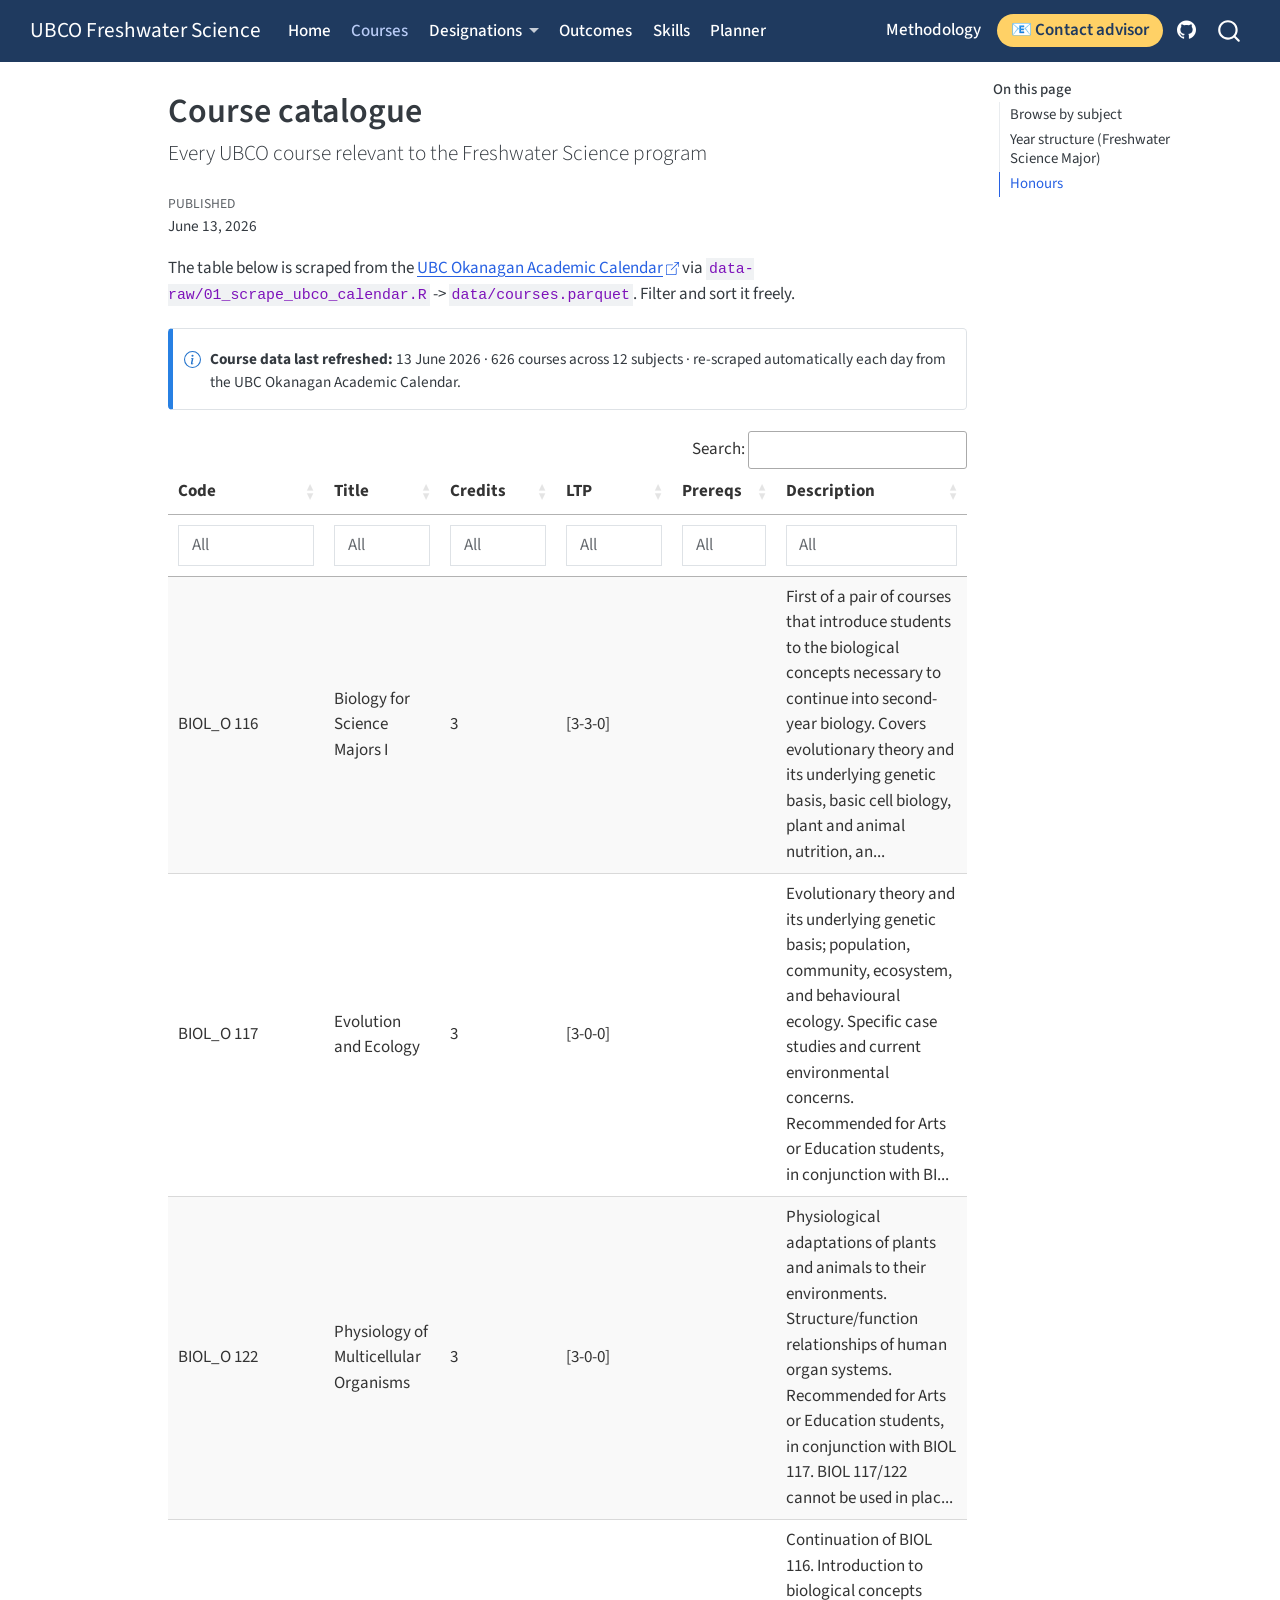
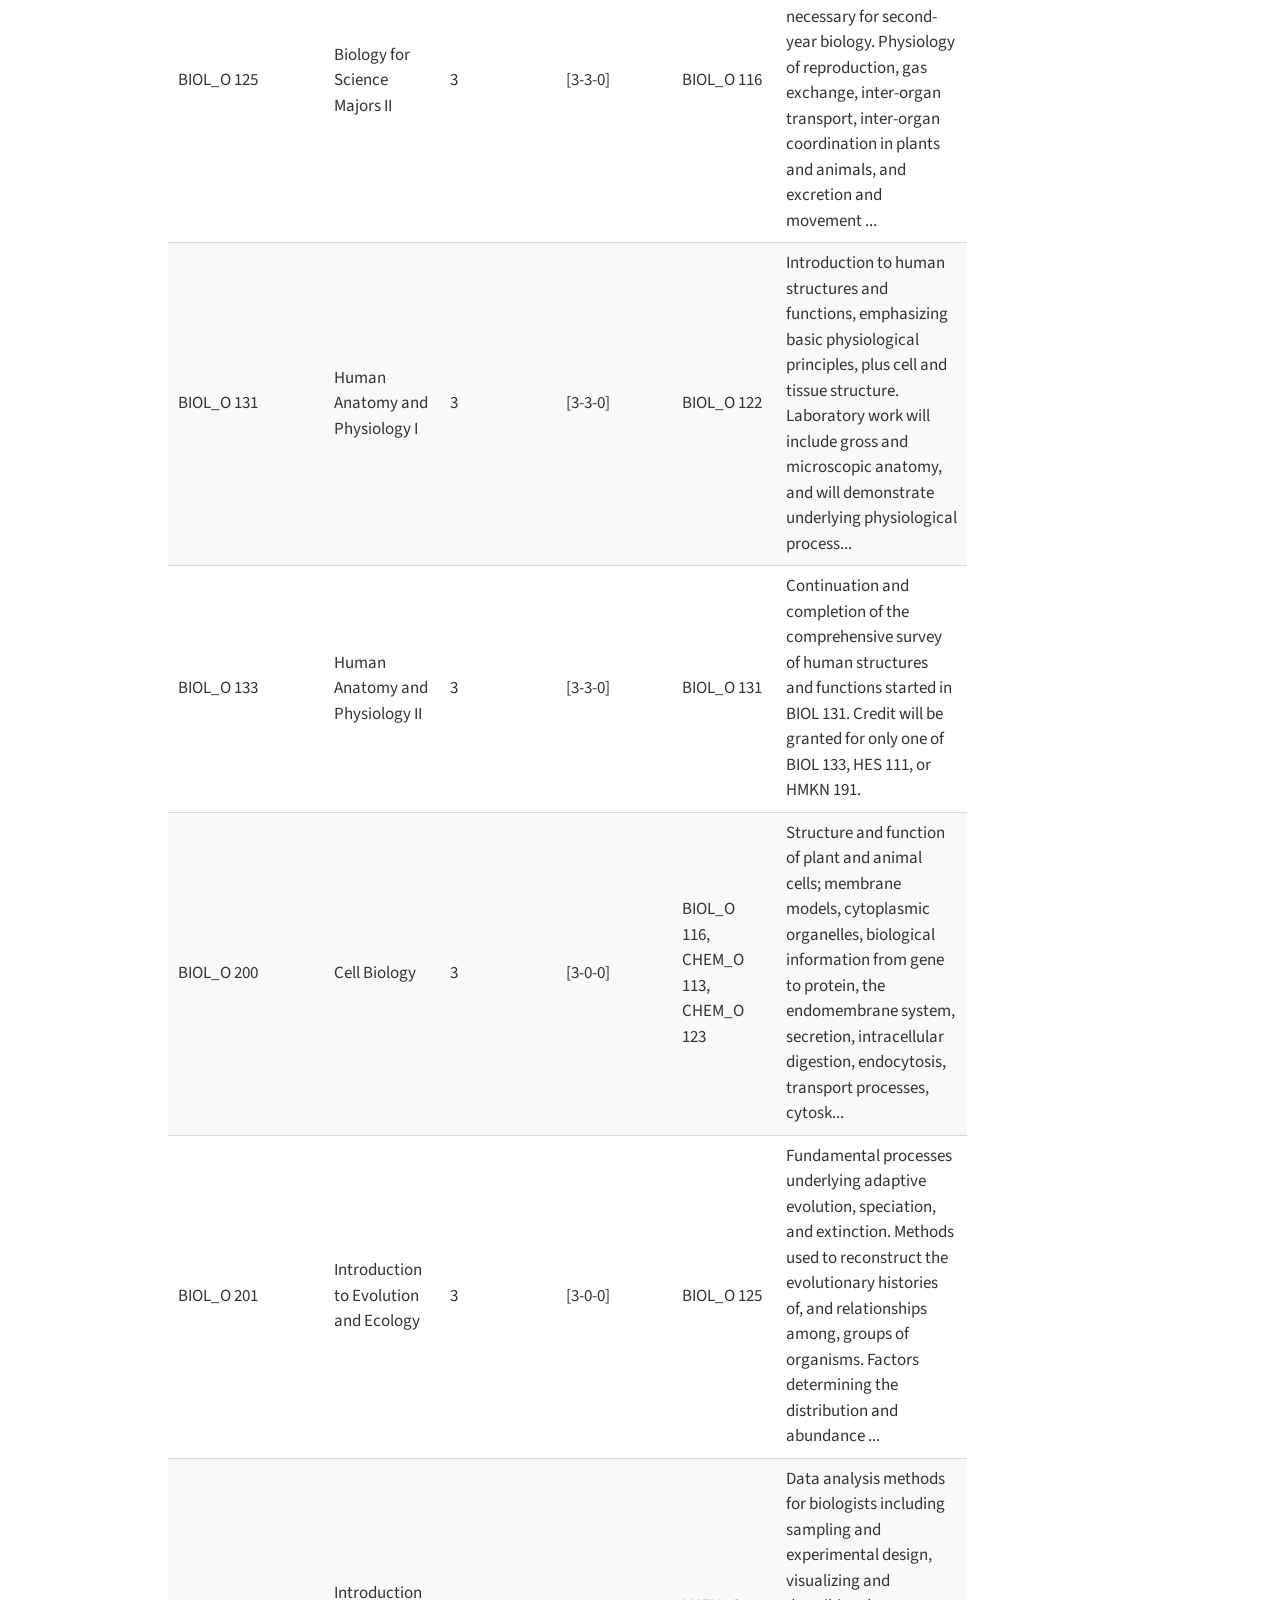
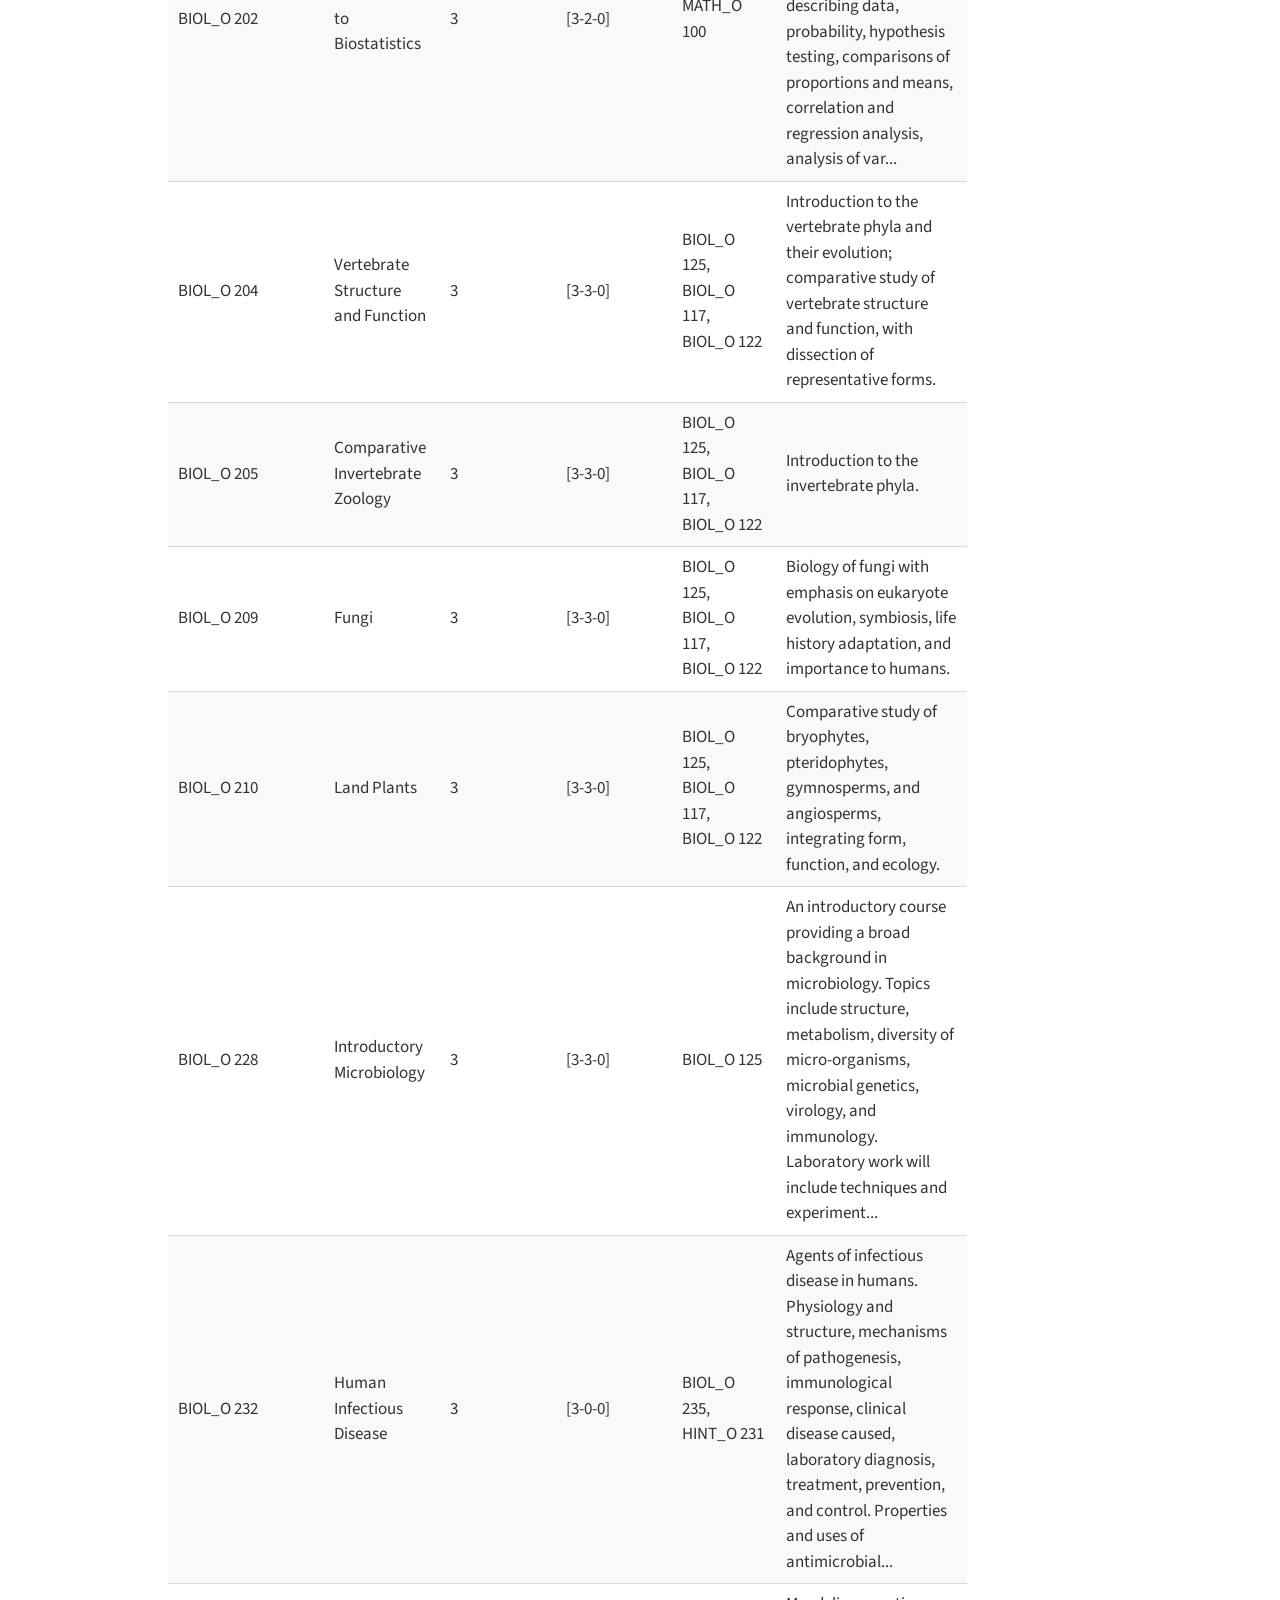
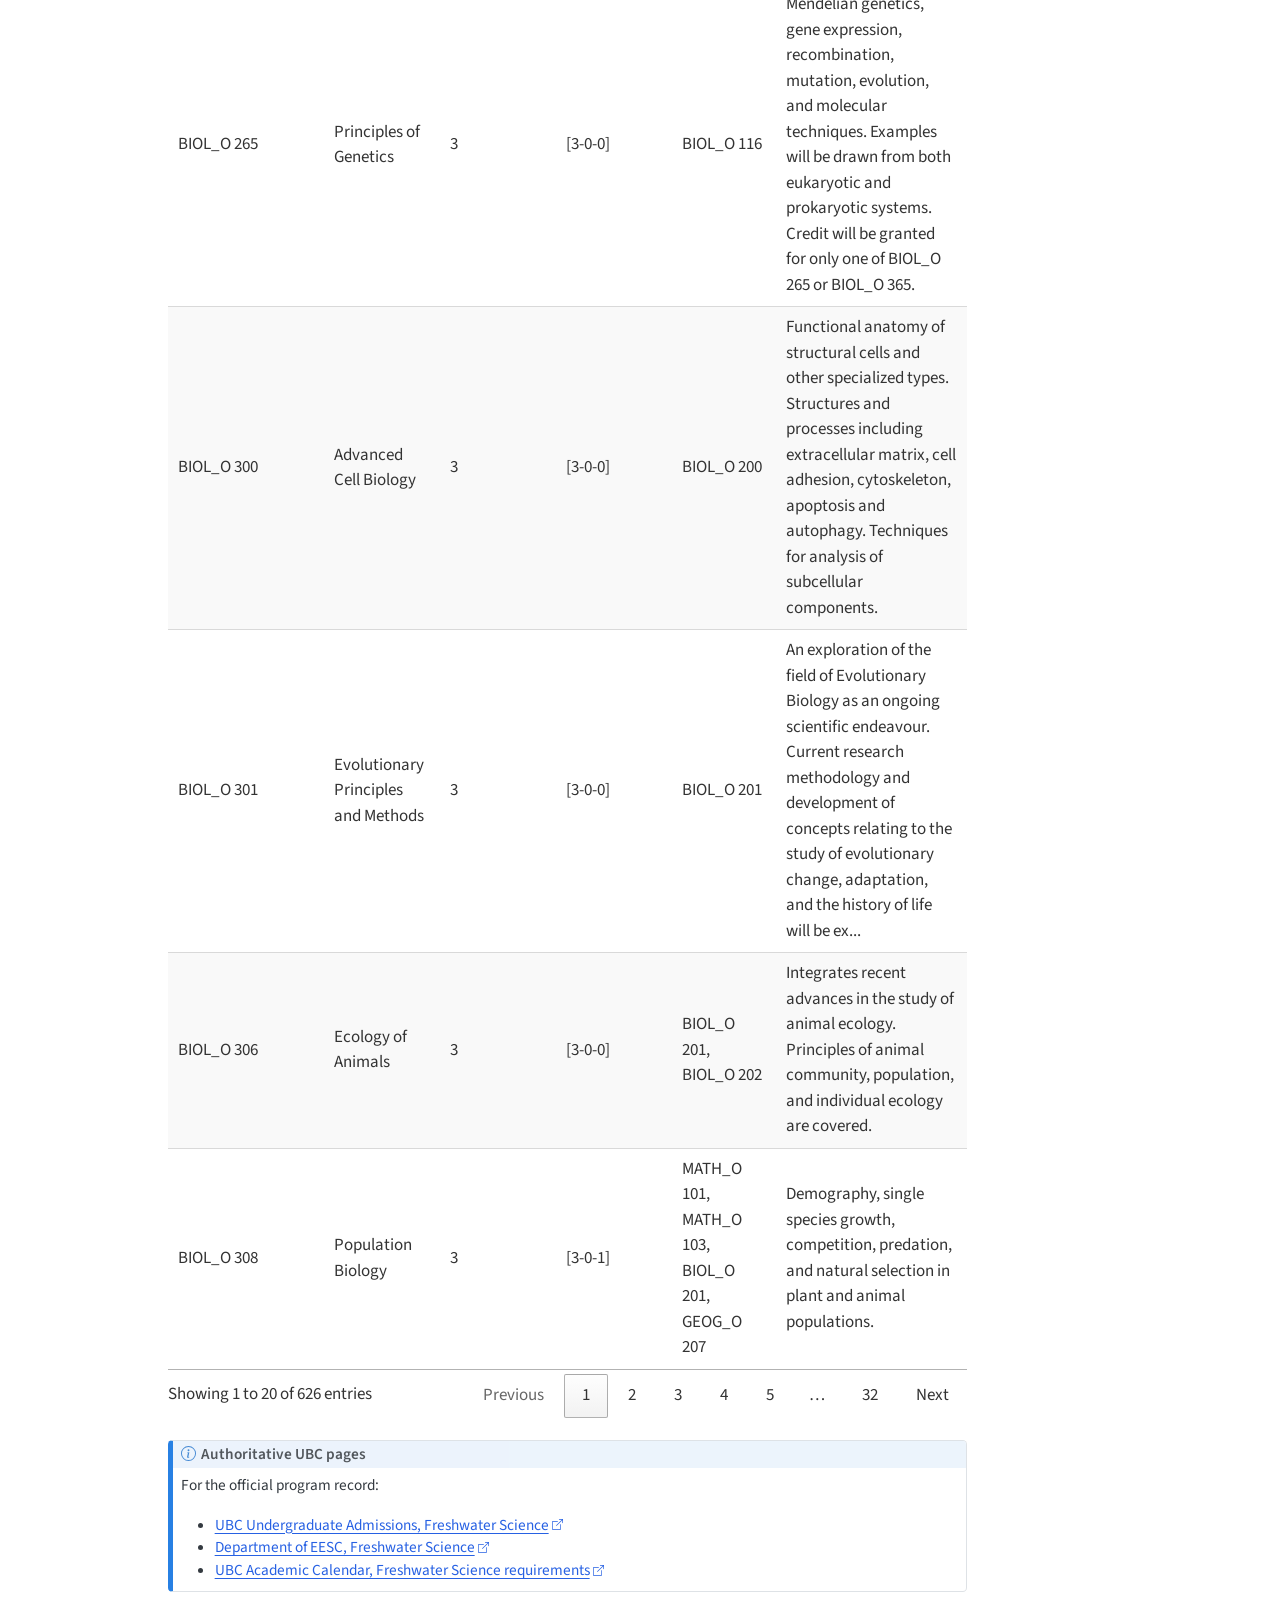
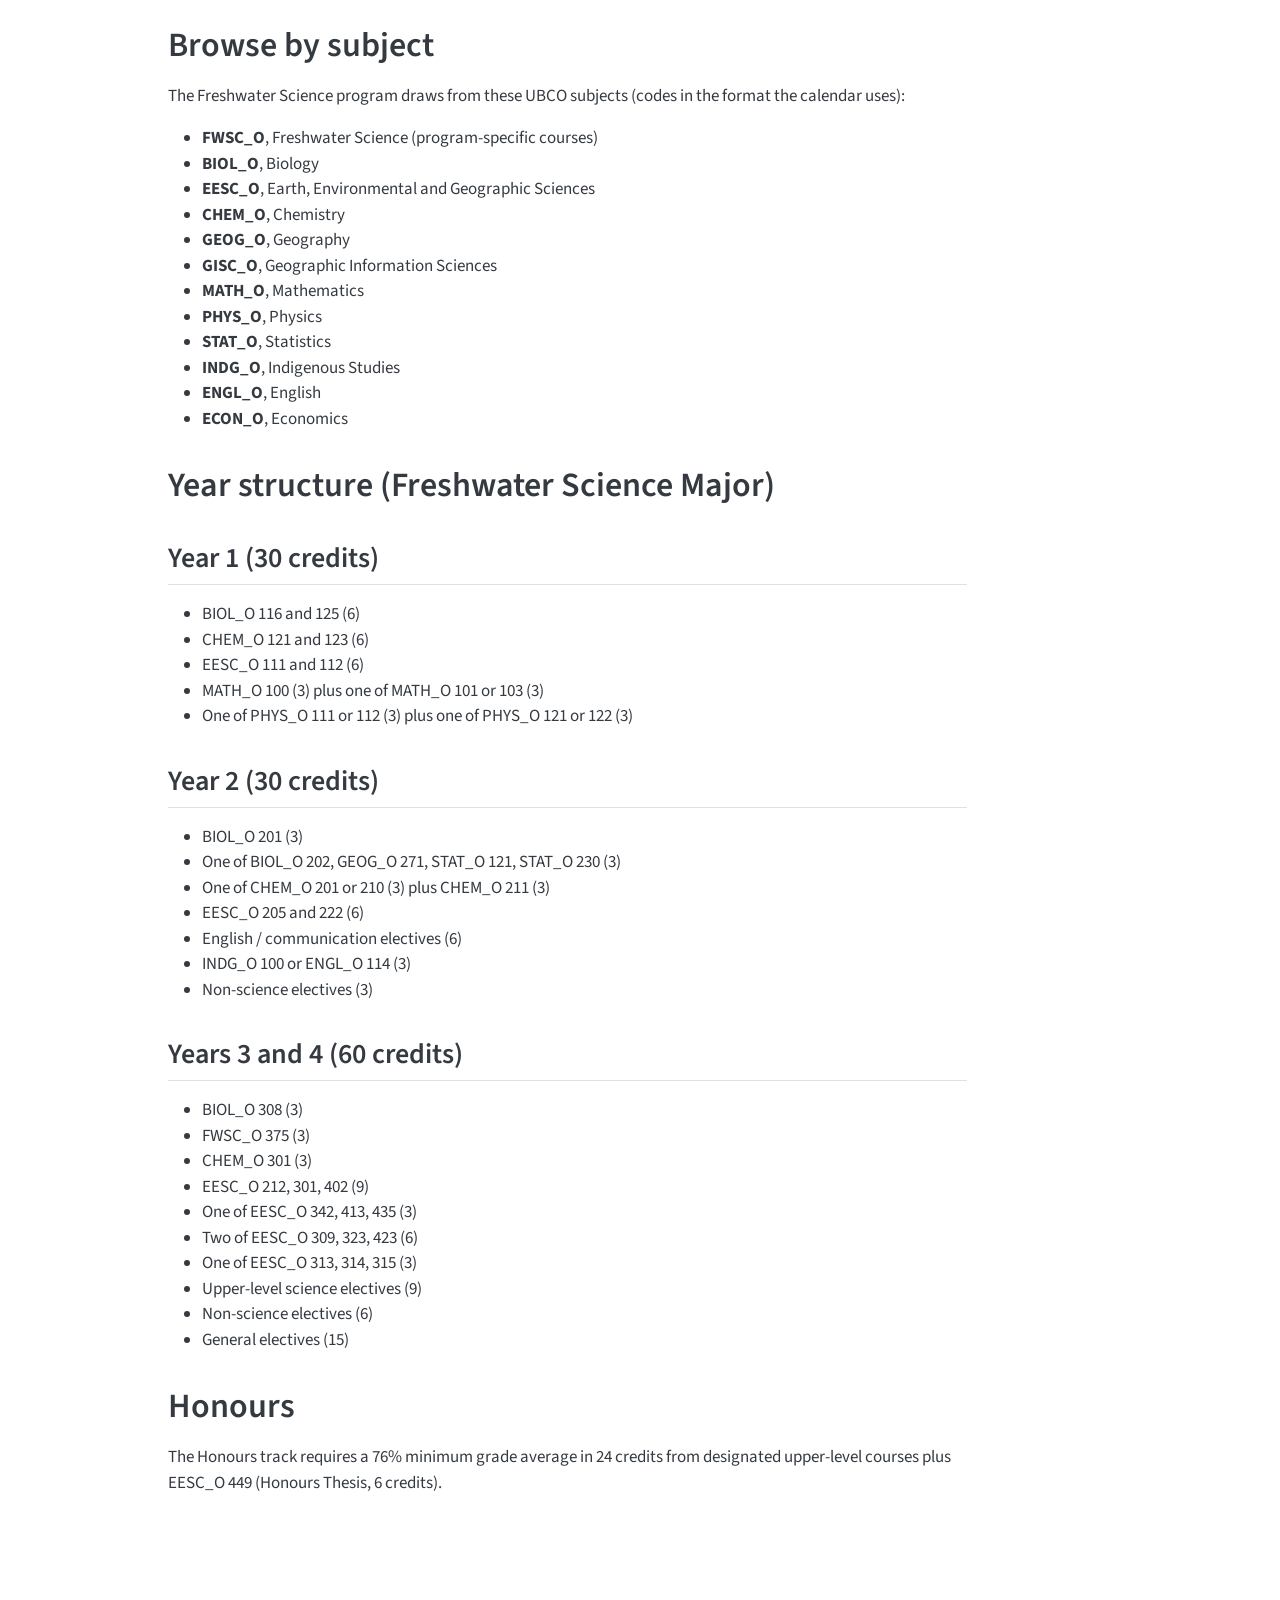
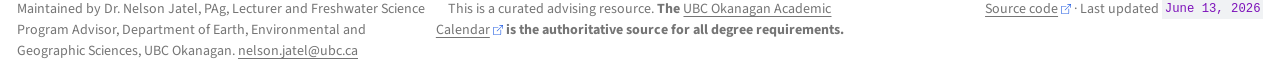
